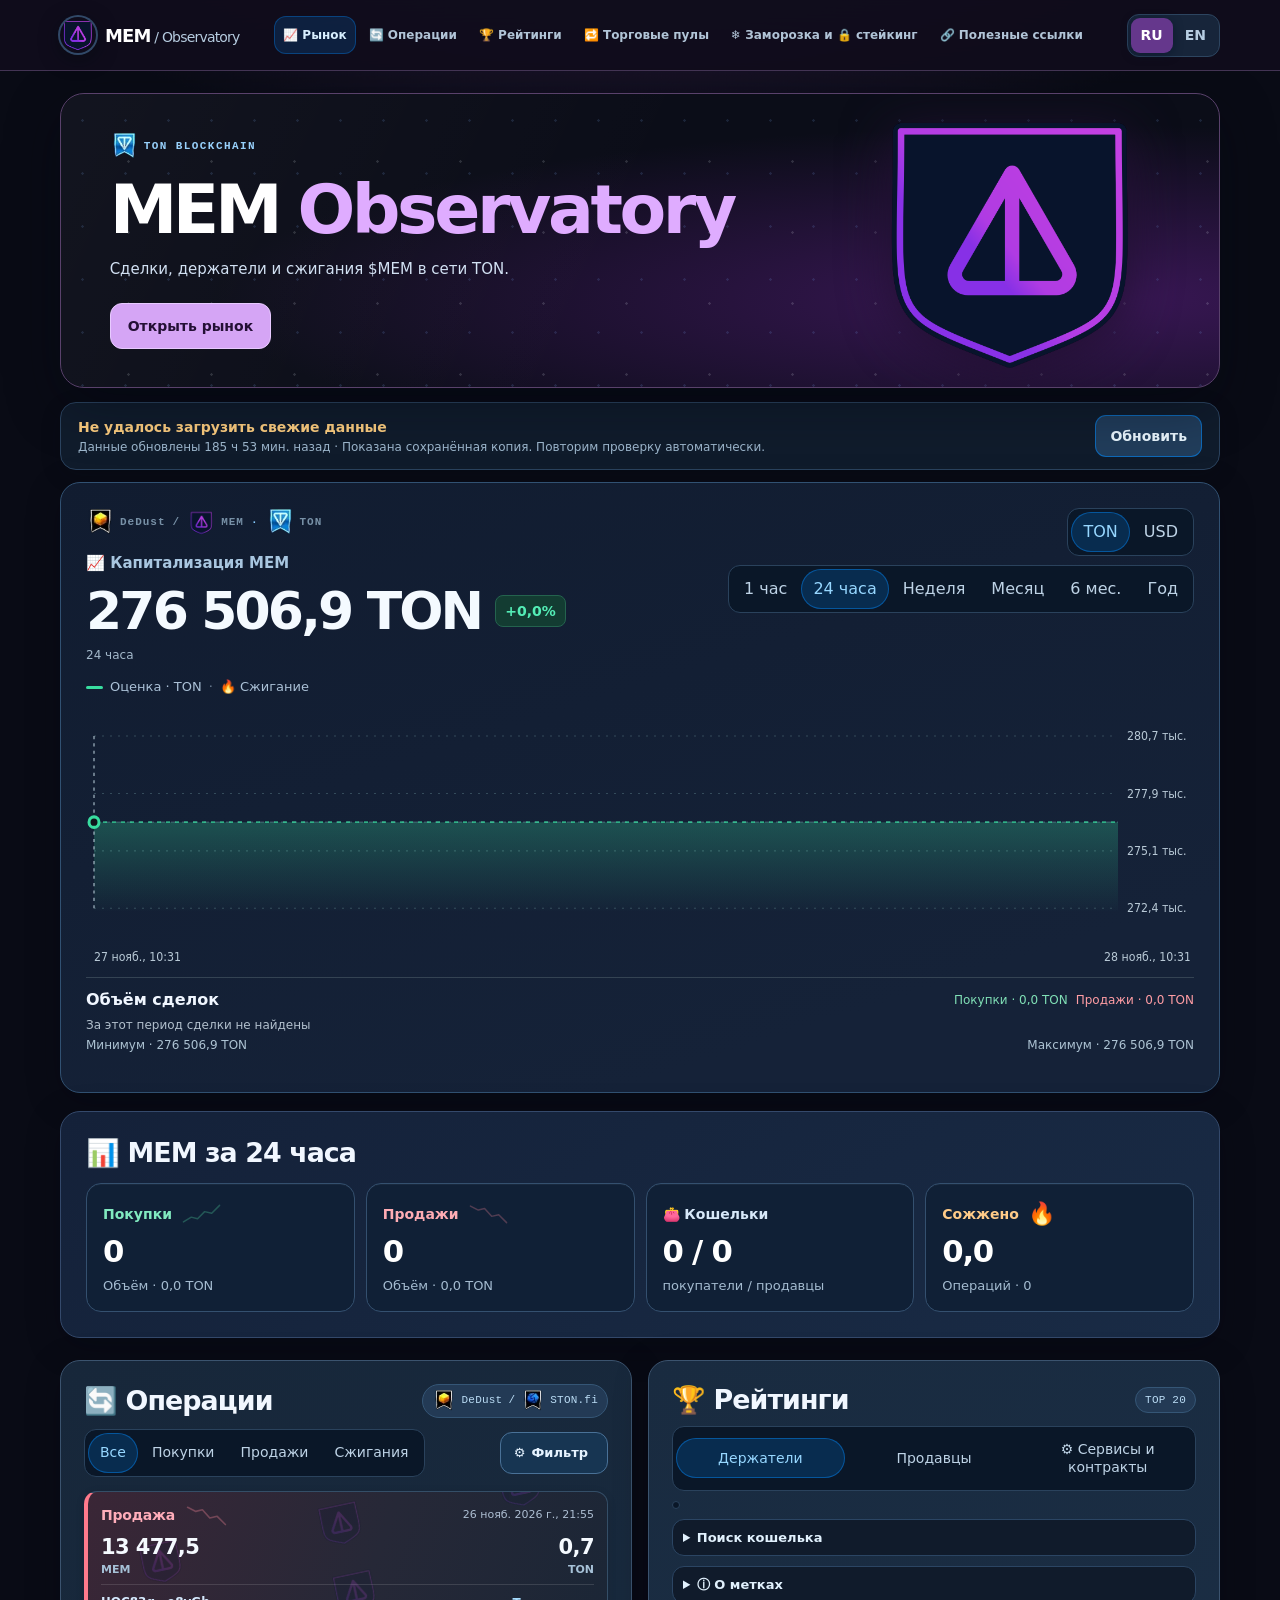
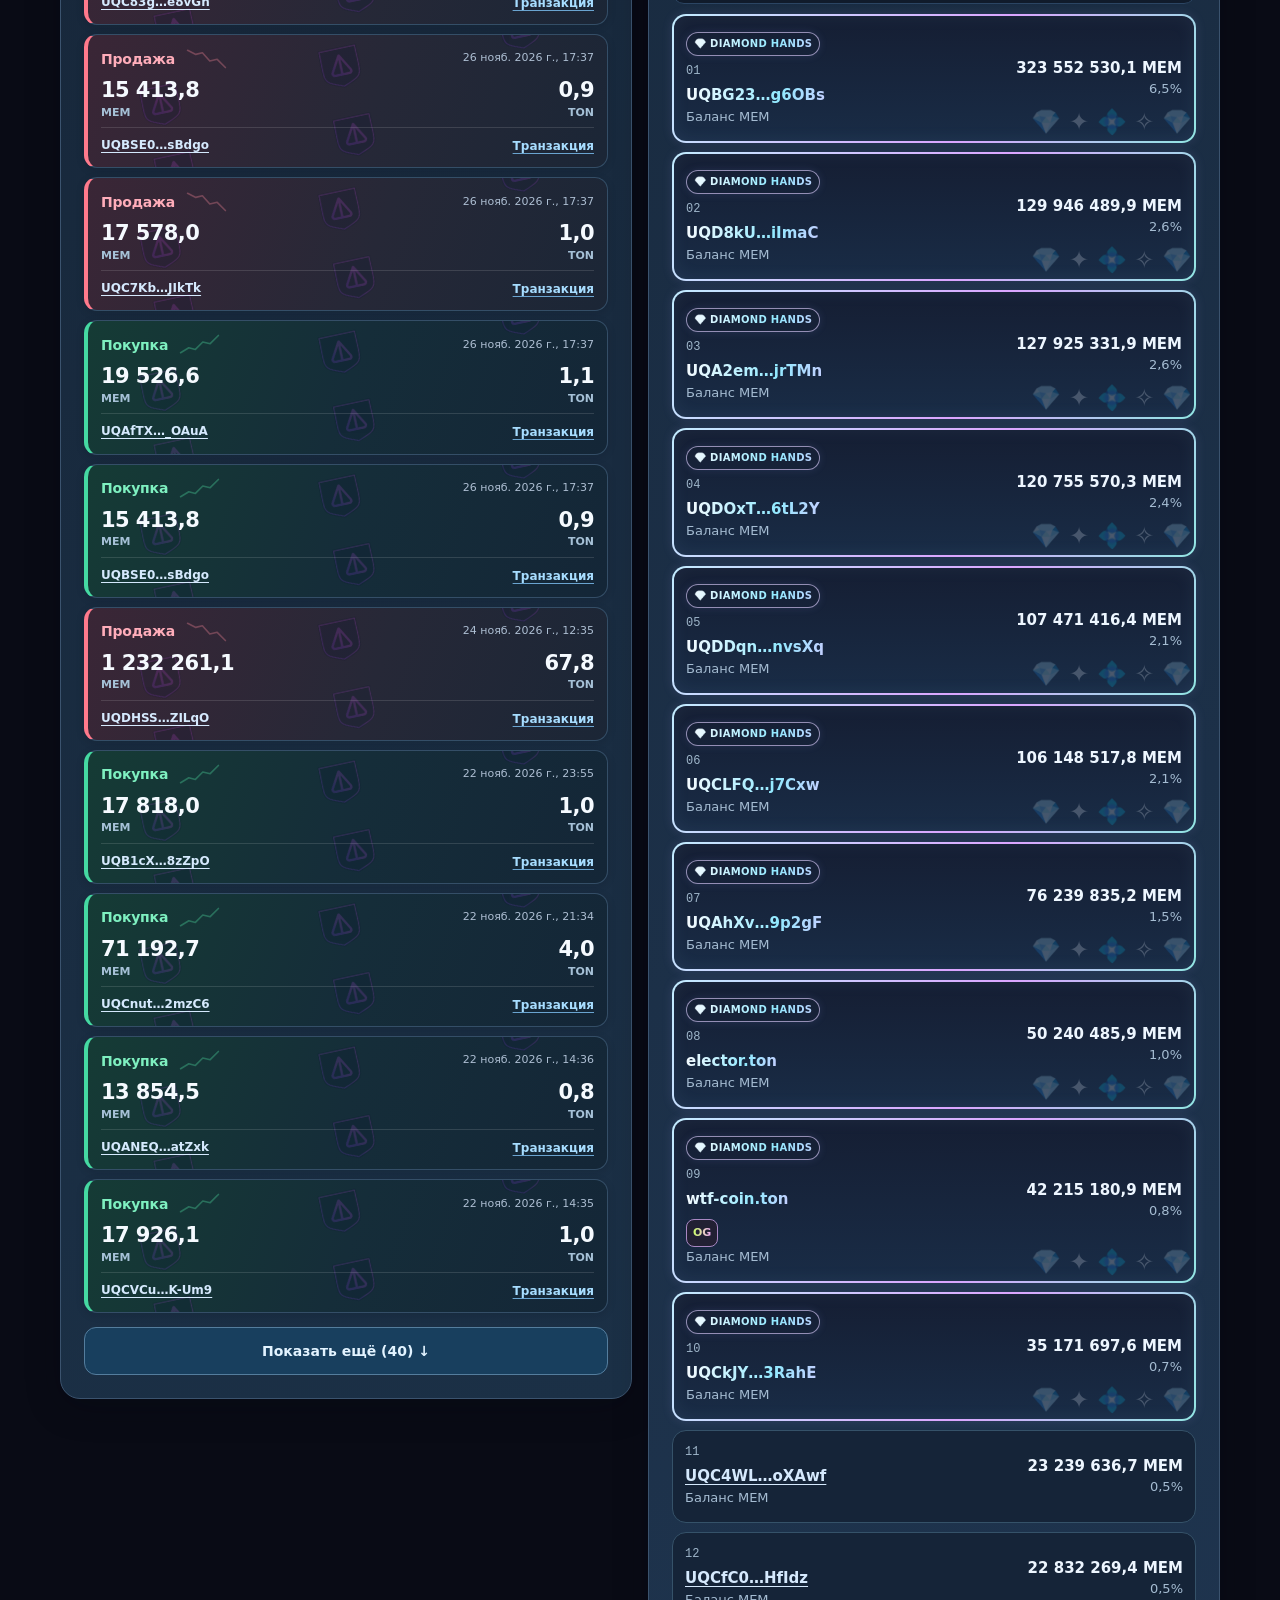
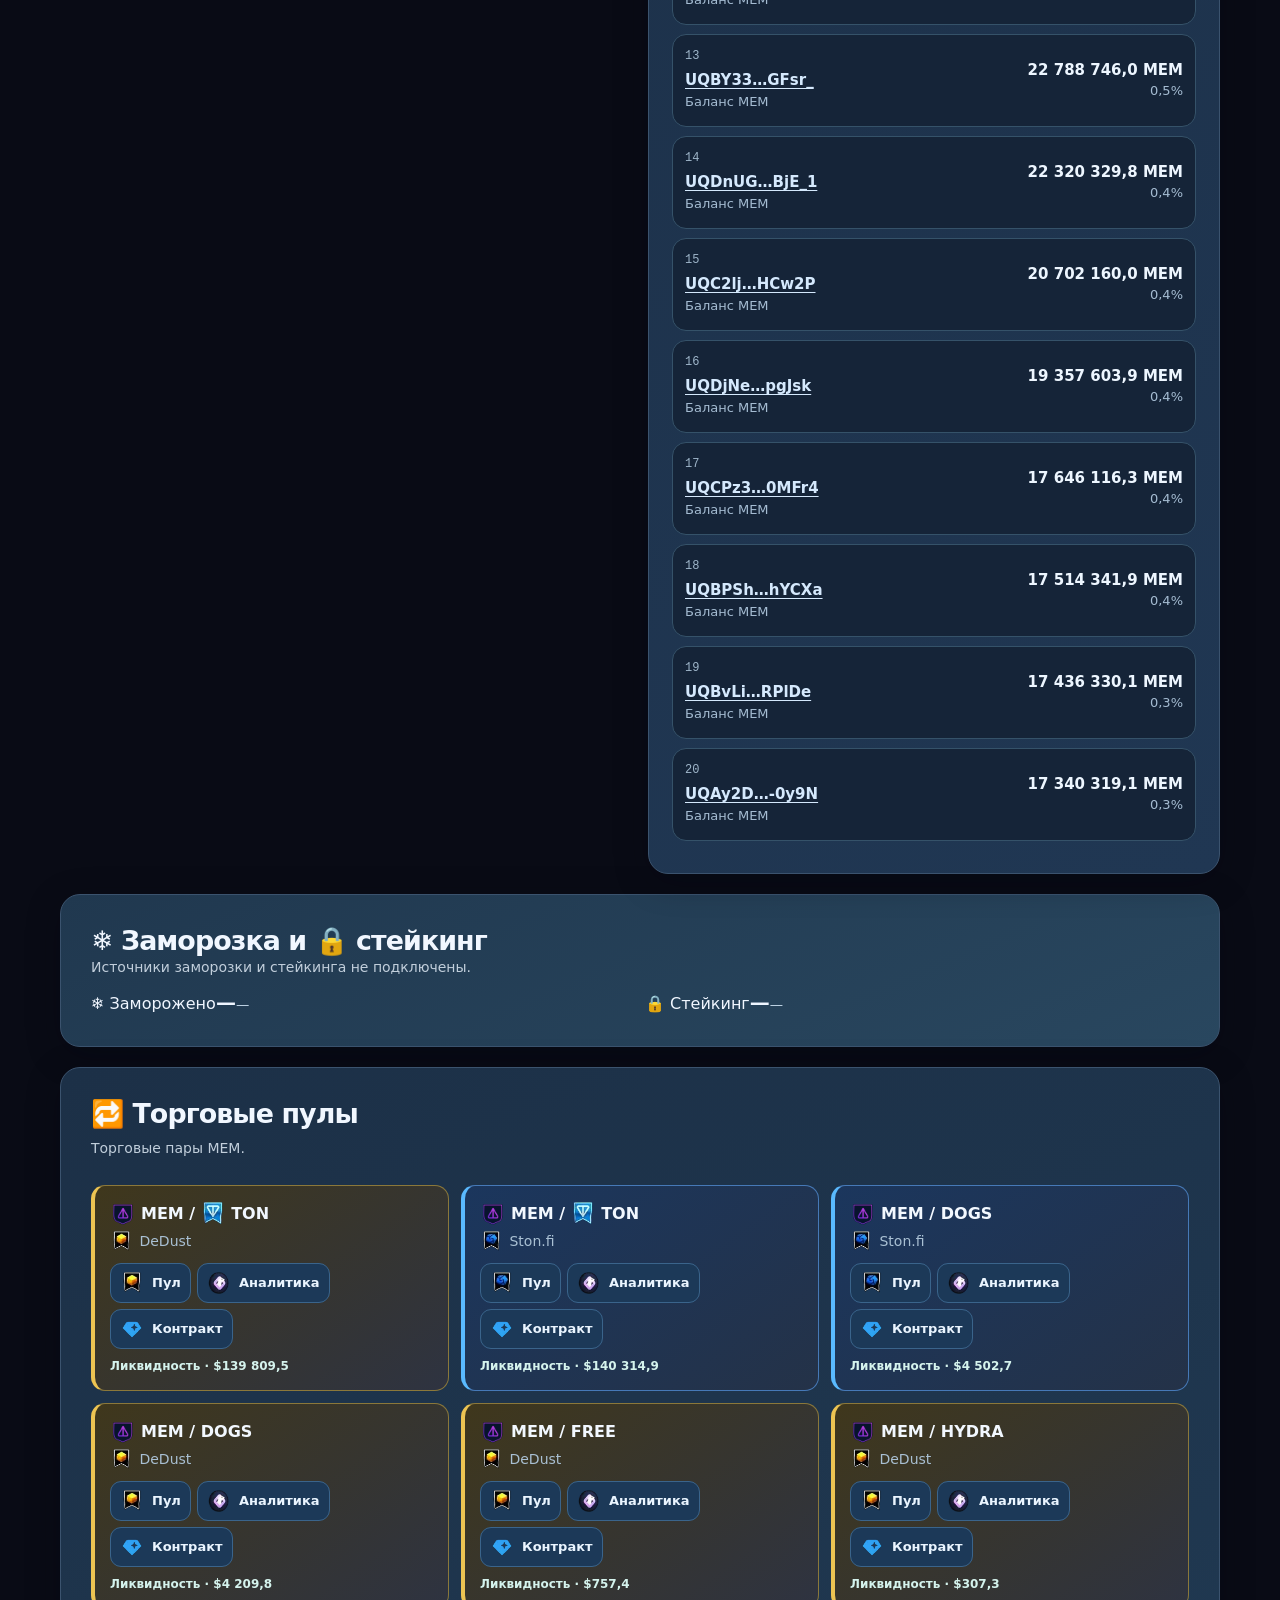
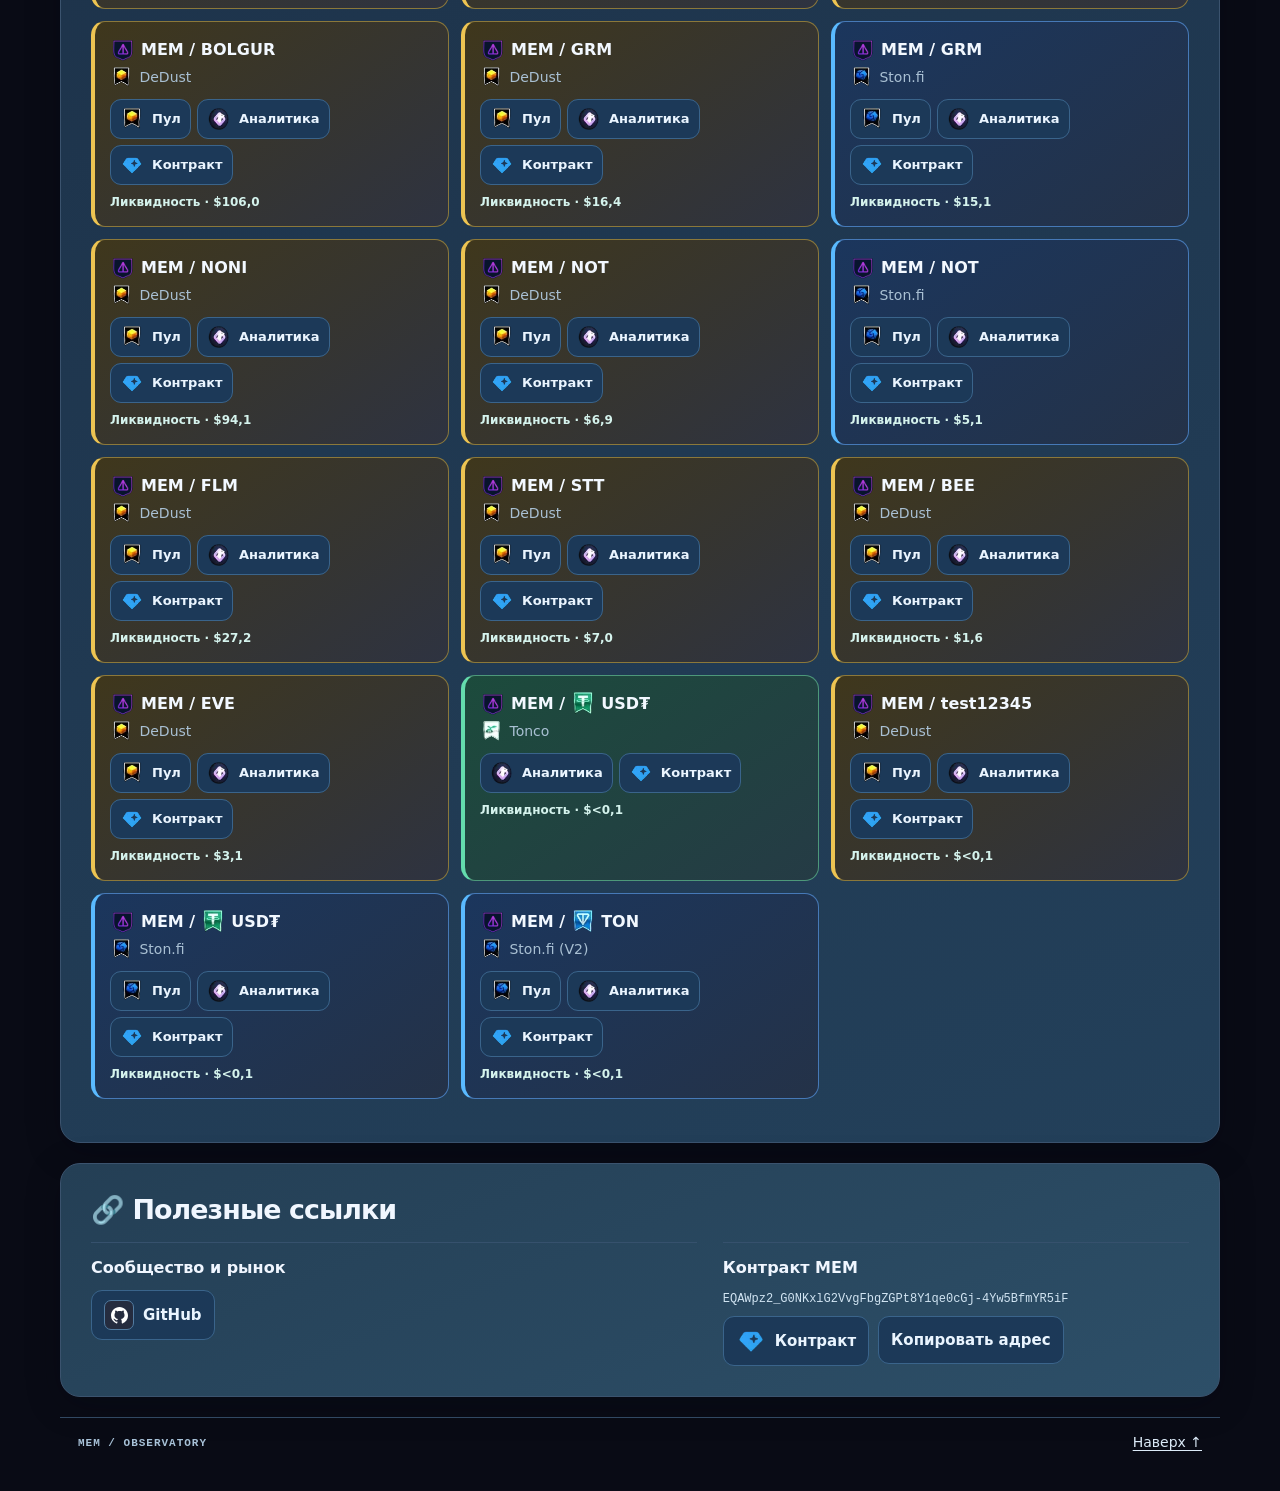
==== index.html @ 5f83ef3f "Refresh MEM snapshot" ====
<!doctype html>
<html lang="ru"><head>
<meta charset="utf-8"><meta name="viewport" content="width=device-width,initial-scale=1">
<meta name="theme-color" content="#070d21"><meta name="description" content="MEM Observatory — сделки STON.fi и DeDust, держатели и подтверждённые сжигания MEM в сети TON.">
<title>MEM Observatory</title><style>:root{color-scheme:light;--ink:#101721;--muted:#536372;--paper:#f8fafc;--line:#cbd5df;--blue:#30a1f5;--link:#075d9b;--night:#090b0e;--graphite:#10151c;--green:#1e6b51;--red:#df0000;--orange:#975019;font:16px/1.5 system-ui,-apple-system,BlinkMacSystemFont,"Segoe UI",sans-serif;color:var(--ink);background:var(--night)}
*{box-sizing:border-box}
[hidden]{display:none!important}
html{scroll-behavior:smooth;scroll-padding-top:82px}
body{margin:0;background:var(--night)}
.wrap{width:min(1220px,calc(100% - 64px));margin-inline:auto}
h1,h2,h3,p{margin:0}
a{color:var(--link);text-underline-offset:3px}
a:hover{text-decoration:underline}
button{font:inherit;color:inherit;cursor:pointer}
a:focus-visible,button:focus-visible,summary:focus-visible,#plot svg:focus-visible{outline:3px solid #5692db;outline-offset:2px}
header{position:sticky;top:0;z-index:5;background:#090b0ef5;border-bottom:1px solid #283541;color:#f5f8fc}
.nav,.brand,nav,.langs,.tabs,.smallTabs,.introLinks,.eyebrow,.sectionHeading,.chartCaption,footer,.graphTop{display:flex;align-items:center}
.nav{min-height:65px;gap:20px;justify-content:space-between}
.brand{gap:9px;color:#fff;text-decoration:none}
.brand svg{width:36px;height:36px}
.brand strong{font-size:19px;letter-spacing:-.055em}
.brand span{font-weight:500;color:#c3cbd5}
.brand:hover{text-decoration:none}
nav{gap:5px}
nav a,.langs button{font-size:14px;font-weight:650}
nav a{color:#b4c0ce;padding:9px 11px;text-decoration:none;border-radius:8px}
nav a.on,nav a:hover{color:white;background:#203347;text-decoration:none}
.langs,.tabs,.smallTabs{background:#e5edf4;border-radius:10px;padding:3px;gap:2px;width:fit-content;max-width:100%;flex-wrap:wrap}
.langs button,.tabs button,.smallTabs button{border:none;padding:7px 10px;background:transparent;color:#364c61;border-radius:7px;line-height:1.35}
.langs .on,.tabs .on,.smallTabs .on{background:#114c79;color:white}
.hero{margin:20px 0 16px;position:relative;isolation:isolate;overflow:hidden;display:flex;align-items:center;min-height:192px;border-radius:20px;border:1px solid #293746;background:radial-gradient(ellipse at 88% 70%,#153650 0%,transparent 53%),#0b0d10;color:#fff}
.herotext{position:relative;z-index:1;padding:27px clamp(20px,3vw,44px);max-width:66%}
.eyebrow,.tag,footer>span{font-family:ui-monospace,Consolas,monospace;font-size:11px;font-weight:650;letter-spacing:.09em}
.eyebrow{gap:8px}
.eyebrow i{width:7px;height:7px;background:#468ec6;border-radius:50%}
.hero .eyebrow{color:#b9c9d9}
.hero .eyebrow i{background:var(--blue)}
h1{font-size:clamp(38px,4.6vw,68px);letter-spacing:-.07em;line-height:1.05;margin:7px 0 8px}
h1 em{font-family:Georgia,"Times New Roman",serif;font-weight:normal;letter-spacing:-.055em;color:#a1d6ff}
.hero p{color:#c9d5e1;font-size:15px}
.heroArt{position:absolute;inset:0 0 0 auto;width:41%;display:grid;align-items:center;pointer-events:none}
.heroArt svg{width:100%;height:100%;max-height:250px}
.introLinks{margin-top:17px;gap:10px}
.introLinks a,.more{border:1px solid #9daebf;border-radius:8px;padding:7px 12px;text-decoration:none;font-weight:650;font-size:14px}
.introLinks a{color:#f0f6ff;border-color:#536779}
.introLinks a:first-child{color:#081624;background:var(--blue);border-color:var(--blue)}
.introLinks a:hover,.more:hover{box-shadow:inset 0 0 0 1px currentColor}
.panel{background:var(--paper);border:1px solid var(--line);border-radius:17px;padding:clamp(16px,2vw,25px);min-width:0}
.graphTop,.sectionHeading,footer{justify-content:space-between;gap:12px}
.graphTop{align-items:flex-start}
.graph .eyebrow{color:#b6c8d9}
.graph .eyebrow span{color:#7891a7}
.graph h2{font-weight:550;color:var(--muted);font-size:16px;margin-top:12px}
.price{font-size:clamp(27px,3.2vw,44px);line-height:1.12;letter-spacing:-.05em;font-variant-numeric:tabular-nums;font-weight:730}
.chartCaption{font-size:13px;color:var(--muted);gap:7px;margin-top:13px}
.lineKey{width:17px;height:3px;border-radius:3px;background:var(--blue)}
.sep{color:#6f8196}
#plot{margin:6px 0;min-height:183px}
#plot svg{width:100%;height:183px;display:block;touch-action:pan-y}
#plot text{font:11px system-ui,sans-serif;fill:#b6c6d6}
.marker{cursor:pointer}
.marker:focus{outline:2px solid var(--orange)}
#readout{font-size:14px;font-variant-numeric:tabular-nums;min-height:24px;color:var(--ink)}
.note,.description,.resources p{font-size:14px;color:var(--muted);overflow-wrap:anywhere}
.note{font-size:12px}
.description{margin:8px 0}
.summary{margin:18px 0 22px}
.summary h2,.panel h2:not(.graph h2){font-size:clamp(20px,2.1vw,27px);letter-spacing:-.045em;line-height:1.2}
.summary .sectionHeading{margin-bottom:9px}
.tag{color:#3e5061;background:#e2ebf4;border-radius:20px;padding:4px 9px;white-space:nowrap;font-weight:500;letter-spacing:.02em}
#stats{display:grid;grid-template-columns:repeat(4,minmax(0,1fr));gap:10px}
.stat{background:var(--paper);border:1px solid var(--line);border-radius:13px;padding:13px 15px;min-width:0}
.stat b,.stat small,.stat span{display:block}
.stat b{font-size:clamp(20px,2.1vw,31px);line-height:1.3;font-variant-numeric:tabular-nums;overflow-wrap:anywhere;letter-spacing:-.04em}
.stat small{font-size:13px;color:var(--muted)}
.stat span{font-size:14px;font-weight:670}
.buy{color:var(--green)}
.sell{color:var(--red)}
.burn{color:var(--orange)}
.columns{display:grid;grid-template-columns:1fr 1fr;gap:16px;align-items:start}
.columns .tabs{margin:10px 0}
.columns .tabs button,.smallTabs button{font-size:14px}
.smallTabs:not(:empty){margin-bottom:8px}
#feedNote,#rankNote{margin-bottom:8px}
.row{display:grid;grid-template-columns:minmax(0,1fr) auto;gap:10px;border-top:1px solid #dce3eb;padding:10px 0;align-items:center}
.row>div{min-width:0}
.row>div:last-child{text-align:right}
.row b,.row small{display:block;font-variant-numeric:tabular-nums}
.row small{color:var(--muted);font-size:13px}
.row a{overflow-wrap:anywhere}
.row b{font-size:15px;line-height:1.45}
.row .badge{display:inline-block;padding:1px 6px;font-size:12px;border-radius:5px;margin-right:6px}
.badge.buy{background:#e0f3e8}
.badge.sell{background:var(--red);color:white}
.badge.burn{background:#ffead4}
.position{color:var(--muted);font:12px ui-monospace,monospace;margin-right:8px}
.empty{padding:16px 0;color:var(--muted)}
.more{background:#eaf1f7;color:#144b72}
.more[hidden]{display:none}
#more{margin-top:8px;width:100%}
.resources{margin:20px 0}
.resourcesGrid{display:grid;grid-template-columns:1.15fr 1.2fr 1fr;gap:24px;margin-top:16px}
.resources h3{font-size:16px;margin-bottom:6px}
.resourceList{display:flex;gap:8px 13px;flex-wrap:wrap}
.resourceList,.contract{margin-top:8px;font-size:14px}
.contract{display:block;overflow-wrap:anywhere;font-family:ui-monospace,monospace;margin-bottom:10px}
.resourcesGrid article{min-width:0}
summary{cursor:pointer;font-weight:600}
footer{padding:16px 0 25px}
footer a{font-size:14px}
@media(max-width:800px){.wrap{width:calc(100% - 28px)}
.nav{display:grid;grid-template-columns:1fr auto;gap:0;padding-top:6px}
.langs{grid-column:2;grid-row:1}
.brand{grid-column:1;grid-row:1}
nav{grid-column:1/-1;justify-content:space-between;gap:0}
nav a{padding:7px 5px;font-size:13px}
html{scroll-padding-top:98px}
.columns{grid-template-columns:1fr}
.heroArt{width:35%;opacity:.82}
.herotext{max-width:73%;padding:19px}
.hero{min-height:180px}
.graphTop{flex-wrap:wrap}
.resourcesGrid{grid-template-columns:1fr 1fr}

#stats{grid-template-columns:repeat(2,minmax(0,1fr))}}
@media(max-width:500px){.wrap{width:calc(100% - 20px)}
.hero{margin-top:10px}
.herotext{max-width:100%;padding:16px}
.heroArt{width:35%;inset:auto 0 0 auto;height:78px}
.hero p{max-width:96%;font-size:14px}
.introLinks{max-width:76%;gap:6px;flex-wrap:wrap}
.introLinks a{font-size:13px;padding:6px 8px}
.graphTop{gap:10px}
.tabs button{padding:6px 8px}
.stat{padding:10px}
.stat small{font-size:12px}
.row{gap:3px}
.row b{font-size:14px}
.row small{font-size:12px}
.resourcesGrid{grid-template-columns:1fr;gap:15px}
.resourcesGrid article+article{border-top:1px solid var(--line);padding-top:12px}}
@media(prefers-reduced-motion:reduce){html{scroll-behavior:auto}}

.walletLegend{font-size:13px;color:var(--muted);margin:4px 0}
.walletIdentity{display:inline-flex;align-items:baseline;flex-wrap:wrap;gap:2px 6px;max-width:100%;vertical-align:baseline}
.row .walletAddress{font-weight:700;text-decoration:underline;text-decoration-thickness:1px;text-underline-offset:3px}
.row .walletAddress.buy,.walletRole.buy{color:#126042}
.row .walletAddress.sell,.walletRole.sell{color:#df0000}
.row .walletAddress.burn,.walletRole.burn{color:#874305}
.row .walletAddress.neutral{color:#51615c}
.walletRole{font-size:11px;font-weight:600}
:is(.row,.walletResult) .domainBadge{font:600 11px/1.4 system-ui,sans-serif;letter-spacing:0;padding:2px 6px;border-radius:5px;overflow-wrap:anywhere;max-width:100%;display:inline-block}
.domainBadge.digits{color:#482e00;background:linear-gradient(110deg,#ffcc00 12%,#ffe173 34%,#fff9c0 46%,#ffd700 57%,#efb000 84%);background-size:220% 100%;border:1px solid #a37b00;animation:projectGold 4s ease-in-out infinite alternate}
details.domainDetails{display:inline-block;border:0;padding:0;font-size:12px;font-weight:500;width:100%}
details.domainDetails summary{color:var(--muted);font-size:11px}
#rank .position{vertical-align:top}
.onlyBadges{display:flex;align-items:center;gap:7px;font-size:13px;font-weight:600;margin:4px 0 7px;cursor:pointer}
.onlyBadges input{width:16px;height:16px;accent-color:var(--link)}


@keyframes projectGold{from{background-position:0% 50%}
to{background-position:100% 50%}}
@media(prefers-reduced-motion:reduce){.domainBadge.digits{animation:none}}
footer>span{color:#f5f8ff}
footer a{color:#dcebf8}
.price{overflow-wrap:break-word}

/* Make the chart and header dark; financial rows retain their semantic colours. */
.langs,.graph .tabs{background:#202a35}
.langs button,.graph .tabs button{color:#c3cfdb}
.langs .on,.graph .tabs .on{background:var(--blue);color:#071421}
.graph{--ink:#f5f8fc;--muted:#b2c0cd;color:var(--ink);background:var(--graphite);border-color:#283747}
.graph #readout a{color:#86caff}
.graph #plot svg{height:205px}
.brand:hover,.introLinks a:hover{color:#fff}
.introLinks a:first-child:hover{color:#081624}

.wrap{width:min(1180px,calc(100% - 88px))}
.hero{background:linear-gradient(165deg,#080a0d 22%,#10151c 100%)}
.graph,.summary{background:linear-gradient(180deg,#10151c,#152332);border:1px solid #374b5b}
.summary{background:linear-gradient(180deg,#152332,#172b3c);padding:clamp(16px,2vw,25px);border-radius:17px;color:#f4f8ff}
.summary .sectionHeading{margin-bottom:14px}
.stat{background:linear-gradient(145deg,#131d28,#1e3041);border:1px solid #3d5363}
.stat small{color:#b9c8d5}
.stat span.buy,.stat span.sell,.stat span.burn{display:inline-block;border-radius:5px;background:linear-gradient(120deg,#d8e5eb,#c1d4df);padding:1px 6px}
.columns .panel,.resources{--ink:#f3f7fc;--muted:#c1cedb;--link:#a6daff;--line:#435a6a;color:var(--ink);border-color:#3b5264}
.columns .panel{background:linear-gradient(180deg,#172b3c,#1a3b51)}
.columns .tabs,.columns .smallTabs{background:#0e1c29}
.columns .tabs button,.columns .smallTabs button{color:#cbd9e7}
.columns .tabs .on,.columns .smallTabs .on{background:#265a7d;color:#fff}
.row{border-color:#435666}
.position{color:#c1cedb}
.tag{background:#233f54;color:#d1e6f6}
.row .walletIdentity{background:linear-gradient(125deg,#d8e5eb,#c1d4df);border-radius:7px;padding:3px 6px}
.domainDetails summary{color:#354d62!important}
.domainDetails span{color:#223847}
#more,.resourceList>a,.resourceList>button{color:#f3f8ff;background:#15496b;border:1px solid #6289a3}
.resources{background:linear-gradient(180deg,#1a3b51,#20475e);padding:clamp(18px,2.5vw,30px)}
.resourcesGrid{grid-template-columns:1.3fr 1fr;gap:clamp(14px,2vw,26px)}
.resourcesGrid article{border-top:1px solid #7190a3;padding-top:13px}
.resources h3{margin-bottom:10px}
.resourceList{display:grid;grid-template-columns:1fr;gap:7px}
.resourceList>a,.resourceList>button{display:flex;align-items:center;justify-content:space-between;gap:6px;min-height:42px;padding:8px 12px;border-radius:7px;text-align:left;font:650 14px/1.35 system-ui,sans-serif;text-decoration:none;cursor:pointer}
.resourceList>a:hover,.resourceList>button:hover,#more:hover{background:#1b5c82;border-color:#aedfff}
.resources .contract{color:#d1e4f2;margin:6px 0;word-break:break-all}
footer{background:#090c10;border-top:1px solid #405362;padding:14px 18px;margin-bottom:14px;border-radius:8px}
@media(min-width:1000px){.resourcesGrid article:first-child .resourceList{grid-template-columns:repeat(2,minmax(0,1fr))}}
@media(max-width:800px){.wrap{width:calc(100% - 34px)}.resourcesGrid{grid-template-columns:1fr 1fr}}
@media(max-width:500px){.wrap{width:calc(100% - 22px)}.resourcesGrid{grid-template-columns:1fr}.resourcesGrid article+article{border-color:#7190a3}}

/* Draw external-link arrows without relying on a font glyph. */
.resourceList>a::after,.introLinks a[href^="https:"]::after,.row a:not(.walletAddress)::after{content:"";display:inline-block;width:8px;height:8px;flex-shrink:0;margin-left:6px;border-top:1.5px solid currentColor;border-right:1.5px solid currentColor;background:linear-gradient(135deg,transparent 43%,currentColor 46%,currentColor 54%,transparent 57%);vertical-align:1px}

.syncBar{display:flex;align-items:center;justify-content:space-between;gap:14px;margin:0 0 12px;padding:12px 18px;background:#101b27;border:1px solid #374b5b;border-radius:12px;color:#e5f1fb}
.syncBar>div{min-width:0}.syncBar p{font-size:14px;font-weight:650}.syncBar small{display:block;color:#b9c8d5;font-size:12px;overflow-wrap:anywhere}.syncBar .syncWarning{color:#ffcf80}
#refreshData{flex-shrink:0;min-height:42px;padding:8px 14px;border:1px solid #6289a3;border-radius:7px;background:#15496b;color:#f3f8ff;font-weight:650;font-size:14px}#refreshData:hover{background:#1b5c82}#refreshData:disabled{opacity:.65;cursor:wait}
@media(max-width:400px){.syncBar{align-items:flex-start;flex-wrap:wrap;padding:12px 14px}.syncBar>div{flex:1 1 175px}}

/* Market cap: native-currency valuation, with an explicit estimation note. */
.graph .price{font-size:clamp(32px,4.2vw,52px);letter-spacing:-.055em;line-height:1.15}
.graph h2{font-size:15px;margin-top:12px;margin-bottom:7px}
.capHeadline{display:flex;align-items:center;gap:14px;flex-wrap:wrap}
.capChange{font:700 14px/1.3 system-ui,sans-serif;padding:6px 9px;border-radius:8px;font-variant-numeric:tabular-nums;white-space:nowrap}
.capChange:empty{display:none}.capPositive{color:#54edb6;background:#133c32;border:1px solid #24634e}.capNegative{color:#ff2020;background:#321419;border:1px solid #7a242a}
#capPeriod{margin-top:5px;color:#a4b9cb}.graph #plot{min-height:250px;margin:18px 0 8px}.graph #plot svg{height:250px}
.graph #plot text{font:11px system-ui,sans-serif;fill:#b8c9d6}
.capRange{display:flex;justify-content:space-between;gap:8px;flex-wrap:wrap;color:#adc3d3;font-size:12px;font-variant-numeric:tabular-nums;margin:0 0 13px}
.graph #readout{background:#0b1723;border:1px solid #2b4354;padding:10px 12px;border-radius:9px;min-height:43px;font-size:13px;margin-bottom:9px}
.capMethod{font-size:11px;line-height:1.5;color:#9db3c4;border-top:1px solid #2b4354;padding-top:10px;margin-top:10px;max-width:850px}
.graph .chartCaption .lineKey{background:var(--chart-colour,#38dda0)}
@media(max-width:500px){.graph .price{font-size:34px}.capHeadline{gap:8px}.graph .graphTop{gap:15px}.graph .tabs{width:100%;justify-content:space-between}.graph .tabs button{padding:8px 6px;font-size:12px}.graph #plot svg{height:240px}.graph #plot{min-height:240px}.graph #readout{font-size:12px}.capMethod{font-size:11px}}
@media(max-width:360px){.graph .tabs{display:grid;grid-template-columns:repeat(3,minmax(0,1fr));gap:3px}.graph .tabs button{width:100%}}

:root{--blue:#75ccff;--project-art:url("[data-uri]");--night:#070d21}
body{background:radial-gradient(ellipse at 78% 0%,#24347b 0%,#111c49 28%,transparent 55%),#070d21}
header{background:#0a1129f5;border-color:#324576}
.brandMark{width:36px;height:36px;border-radius:50%;background:var(--project-art) center/cover}
.hero{min-height:268px;border-color:#435b9c;background:radial-gradient(ellipse at 78% 50%,#2b4696 0%,#182860 34%,transparent 68%),linear-gradient(112deg,#0d1639,#111c49)}
.hero::before{content:"";position:absolute;inset:0;background-image:radial-gradient(circle,#7eaeff 1px,transparent 1.5px),radial-gradient(circle,#eff7ff 1px,transparent 1.5px);background-size:43px 53px,83px 71px;background-position:0 0,26px 32px;opacity:.24;pointer-events:none}
.heroArt{width:40%;height:100%;background:var(--project-art) center / auto 88% no-repeat;filter:drop-shadow(0 0 20px #60b5ff60);border-radius:50%}
.hero h1 em{color:#89ceff}
.graph{background:linear-gradient(180deg,#101936,#151f43);border-color:#394b80}
.summary{background:linear-gradient(180deg,#182649,#202d55);border-color:#435480}
.columns .panel{background:linear-gradient(180deg,#192847,#1e3659)}
.resources{background:linear-gradient(180deg,#192b4b,#1b345a)}
.graphControls{display:grid;gap:10px;justify-items:end;min-width:0}
.row.trade-buy{border-left:3px solid #4cce9f;padding-left:8px;background:#14564832}
.row.trade-sell{border-left:3px solid #fb6b76;padding-left:8px;background:#7c223532}
.row.trade-burn{border-left:3px solid #e7ae57;padding-left:8px}
@media(max-width:800px){.graphControls{justify-items:start}}
@media(max-width:590px){
 .hero{min-height:210px}.heroArt{width:32%;height:auto;inset:12px 12px auto auto;aspect-ratio:1;opacity:1;background-size:contain}
 .herotext{max-width:76%}.hero h1{font-size:clamp(32px,7.5vw,47px)}.hero h1 em{display:block}
 .hero p{max-width:100%}.introLinks{max-width:100%}.graphControls{width:100%}.graph #currency{display:flex;width:auto}
}

#activity,#wallets,#pools{background:#141b27;border-color:#303a4a}
#activity .row,#wallets .row{background:transparent;border-color:#303a4a;border-left:0;padding-left:0}
#activity .row .walletIdentity,#wallets .row .walletIdentity{background:none;padding:0;column-gap:6px;row-gap:4px}
.columns .walletIdentity .walletAddress{background:none;padding:0}
.columns .row .walletAddress{color:#d6e2f0}
.columns .walletRole.buy,.columns .badge.buy{color:#85e6bc;background:none}
.columns .walletRole.sell,.columns .badge.sell{color:#ff9a9f;background:none}
.columns .walletRole.burn,.columns .badge.burn{color:#f1bd7d;background:none}
.columns .domainDetails summary,.columns .domainDetails span{color:#becbd9!important}
.columns :is(.row,.walletResult) .projectBadges{display:flex;flex-wrap:wrap;gap:5px;width:100%;align-items:center}
.columns :is(.row,.walletResult) .projectBadge{--badge-edge:#53627b;display:inline-flex;align-items:center;gap:4px;padding:2px 6px;border:1px solid var(--badge-edge);border-radius:6px;background:#202939;text-decoration:none;color:#eaf1fb;font:650 11px/1.35 system-ui,sans-serif;min-height:26px;max-width:100%}
.columns :is(.row,.walletResult) .projectBadge:hover{text-decoration:underline}
.columns :is(.row,.walletResult) .projectBadge::after{display:none}
.projectBadge img{display:block;width:18px;height:18px;object-fit:contain;border-radius:3px}
.columns :is(.row,.walletResult) .projectBadge.staking{padding-inline:4px;--badge-edge:#6c93cb}
.columns :is(.row,.walletResult) .projectBadge.vnuk{--badge-edge:#8f606f;color:#ffc8d4}
.columns :is(.row,.walletResult) .projectBadge.author{border-color:transparent;background:linear-gradient(#202939,#202939) padding-box,linear-gradient(105deg,#508eff,#dce5ee,#508eff) border-box;background-size:100% 100%,200% 100%;animation:projectBadgeGlow 5s ease-in-out infinite alternate}
.columns :is(.row,.walletResult) .projectBadge.joystick{--badge-edge:#9164ac}
.columns :is(.row,.walletResult) .projectBadge.phoenix{--badge-edge:#a86a36}
.projectBadge.joystick span,.projectBadge.phoenix span{background:linear-gradient(90deg,var(--badge-color),#ffe182,var(--badge-color));background-size:210% 100%;background-clip:text;color:transparent;animation:projectBadgeGlow 5s ease-in-out infinite alternate}
.projectBadge.joystick{--badge-color:#e3a6ff}
.projectBadge.phoenix{--badge-color:#ff9862}
@keyframes projectBadgeGlow{to{background-position:100% 0}}
@media(prefers-reduced-motion:reduce){.columns :is(.row,.walletResult) .projectBadge.author,.projectBadge.joystick span,.projectBadge.phoenix span{animation:none}}
#pools [lang="en"],html[lang="en"] #pools [lang="ru"]{display:none}
html[lang="en"] #pools [lang="en"]{display:inline}
#pools .poolIntro{margin:8px 0 16px}
#pools .poolGrid{display:grid;grid-template-columns:repeat(3,minmax(0,1fr));gap:10px}
#pools .poolCard{min-width:0;background:#1c2636;border:1px solid #39475b;border-radius:10px;padding:12px}
#pools .poolCard h3{margin:0 0 3px}
#pools .poolCard p{margin:0}
#pools .poolActions{display:flex;flex-wrap:wrap;gap:6px;margin-top:10px}
#pools .poolActions a{display:inline-flex;align-items:center;min-height:38px;padding:5px 9px;color:#edf5ff;background:#22344c;border:1px solid #586d88;border-radius:7px;font-size:13px;font-weight:650;text-decoration:none}
#pools .poolActions a:hover{background:#304963;text-decoration:underline}
#pools .poolRoute,#pools .poolTiny{margin-top:16px;padding-top:13px;border-top:1px solid #39475b}
#pools #discoveredPools{margin-top:10px}
#pools .poolCard .poolLiquidity{margin-top:8px;font-size:12px;overflow-wrap:anywhere}
#pools .poolCard h3{overflow-wrap:anywhere}
#pools .poolRoute h3{margin:0 0 4px}
#pools .poolRoute .poolCard{margin-top:9px;max-width:440px}
#pools .poolTiny .poolGrid{margin-top:10px}
#pools .poolSources{margin-top:13px;font-size:12px}
@media(max-width:800px){#pools .poolGrid{grid-template-columns:repeat(2,minmax(0,1fr))}}
@media(max-width:500px){#pools .poolGrid{grid-template-columns:minmax(0,1fr)}}

.columns :is(.row,.walletResult) .projectBadge.og{border-color:#a887c2;background:#222033}
.columns :is(.row,.walletResult) .projectBadge.fragmentNumber{--badge-edge:#cc7cdb;background:#78348b;color:#fff;font-weight:800;white-space:nowrap}
.projectBadge.og span{background:linear-gradient(90deg,#cbff69,#f3a5ff,#cbff69);background-size:210% 100%;background-clip:text;color:transparent;animation:projectBadgeGlow 4s ease-in-out infinite alternate;font-weight:800}
.columns :is(.row,.walletResult) .projectBadge.burner{border-color:#966237;padding-inline:4px}
.columns :is(.row,.walletResult) .projectBadge.blueNft{border-color:#3881a9;padding-inline:4px}
.operationRow .opMobile,.operationRow .opToggle{display:none}
#feed .operationRow .opDesktop a{display:inline-block}
@media(prefers-reduced-motion:reduce){.projectBadge.og span{animation:none}}
@media(max-width:640px){
 #feed .operationRow{grid-template-columns:minmax(0,1fr) minmax(0,auto) 28px;align-items:start;column-gap:4px;padding:8px 0}
 #feed .operationRow .opDesktop{display:none}
 #feed .operationRow>div:nth-child(2){align-self:start}
 #feed .operationRow .opMobile:not([hidden]){display:block;grid-column:1/-1;text-align:left;padding:2px 0 4px}
 #feed .operationRow .opToggle{display:grid;place-items:center;width:28px;min-height:32px;padding:0;background:none;border:0;color:#b8d3ec;cursor:pointer}
 .opToggle span{width:7px;height:7px;border-right:2px solid;border-bottom:2px solid;transform:rotate(45deg)}
 .opToggle[aria-expanded="true"] span{transform:rotate(225deg)}
}

body{background:linear-gradient(#070b16bb,#070b16cf),url("[data-uri]") center top/cover fixed,#070b16}
.supplyGrid{display:grid;grid-template-columns:repeat(2,minmax(0,1fr));gap:10px;margin-top:12px}
.supplyGrid a{display:grid;gap:4px;padding:12px;border:1px solid #39475b;border-radius:10px;background:#1c2636;text-decoration:none;min-width:0}
.supplyGrid a:hover{border-color:#7db5e6}
.supplyGrid strong{font-size:clamp(1rem,3vw,1.35rem);color:#eef5ff;overflow-wrap:anywhere}
.supplyGrid small{color:#afbfce}
@media(max-width:440px){.supplyGrid{grid-template-columns:1fr}body{background-attachment:scroll;background-size:auto,auto 1100px}}

.volumeBlock{margin-top:12px;border-top:1px solid #344353;padding-top:10px}
.volumeHeading,.volumeKeys,.tradeSize,.walletSearchForm{display:flex;align-items:center;gap:8px;flex-wrap:wrap}
.volumeHeading{justify-content:space-between}
.volumeKeys,.tradeSize{font-size:12px}
.volumeKeys span:first-child,.rankMove.gained{color:#80e0b6}
.volumeKeys span:last-child,.rankMove.lost{color:#ff9da4}
#tradeVolume svg{display:block;width:100%;height:56px}
.tradeSize{margin:8px 0;color:#bdcbd8}
.tradeSize label{display:inline-flex;align-items:center;gap:6px}
.tradeSize input[type=number],.walletSearchForm input{min-width:0;border:1px solid #53637a;border-radius:7px;background:#161f2b;color:#eaf1fb;padding:6px 8px;font:inherit}
.tradeSize input[type=number]{width:6em}
#rank .position,.walletResult .position{display:inline-flex;align-items:baseline;gap:4px}
.rankMove{font-size:10px;white-space:nowrap}
.walletSearch,.badgeLegend{margin:10px 0;border:1px solid #39475b;border-radius:8px;padding:8px 10px}
.walletSearch summary,.badgeLegend summary{cursor:pointer;color:#d6e2f0;font-size:13px;font-weight:650}
.walletSearchForm{margin-top:9px}
.walletSearchForm input{flex:1 1 145px}
.walletSearchForm button{padding:6px 9px;border:1px solid #52637b;border-radius:7px;background:#243249;color:#eaf1fb;cursor:pointer}
.walletResult{margin-top:9px;overflow-wrap:anywhere}
.walletResult h3,.walletResult h4,.walletResult p{margin:6px 0}
.walletResult ul,.badgeLegend dl{padding-left:0;margin:8px 0 0;font-size:12px}
.walletResult li{margin-left:15px;padding-top:3px}
.badgeLegend dl{display:grid;grid-template-columns:auto 1fr;gap:5px 8px}
.badgeLegend dd{margin:0;color:#bdcbd8}
.columns .projectBadge.arni,.columns .projectBadge.napiwas{border-color:#927fa2}
.columns .projectBadge.arni span,.columns .projectBadge.napiwas .badgeLabel{
 background:linear-gradient(90deg,#70e1dd,#c4b4ff,#ffab94,#ffe39a,#70e1dd);
 background-size:225% 100%;background-clip:text;color:transparent;
 animation:projectBadgeGlow 4.3s ease-in-out infinite alternate
}
.projectBadge .beerIcon{position:relative;display:inline-block;flex:0 0 18px;width:18px;height:18px}
.beerIcon::before,.beerIcon::after{content:"";position:absolute}
.beerIcon::before{left:2px;top:2px;width:10px;height:15px;border:1px solid #ffde99;border-radius:3px 3px 4px 4px;background:linear-gradient(#fff4dc 0 28%,#ffce56 29%,#e4932c 83%,#b36121)}
.beerIcon::after{left:12px;top:6px;width:5px;height:8px;border:2px solid #ffde99;border-left:0;border-radius:0 4px 4px 0}
@media(prefers-reduced-motion:reduce){.columns .projectBadge.arni span,.columns .projectBadge.napiwas .badgeLabel{animation:none}}

.projectBadges .domainDetails{width:auto;max-width:100%;overflow-wrap:anywhere}

/* MEM / Telegram-inspired Observatory — design layer v1.
   No remote fonts, frameworks, images or runtime dependencies.
   Loaded AFTER the existing stylesheet. Keeps data/JS functionality intact. */
:root{
  color-scheme:dark;
  --tg-bg:#090e18;--tg-surface:#121b2a;--tg-surface2:#192639;
  --tg-elevated:#20344b;--tg-line:#2a405a;--tg-blue:#55b9ff;
  --tg-blue-strong:#258fea;--tg-text:#f0f6ff;--tg-muted:#a6bdd2;
  --tg-green:#51dcaa;--tg-red:#ff8696;--tg-gold:#f3c66f;
  --night:var(--tg-bg);--paper:var(--tg-surface);--ink:var(--tg-text);
  --muted:var(--tg-muted);--line:var(--tg-line);--blue:var(--tg-blue);
  --link:#91d8ff;--green:var(--tg-green);--red:var(--tg-red);
  font-family:system-ui,-apple-system,BlinkMacSystemFont,"Segoe UI",sans-serif;
  font-optical-sizing:auto;
}
html{scroll-padding-top:100px}
body{
  color:var(--tg-text);
  background:radial-gradient(ellipse 80% 420px at 50% -150px,#1b315e 0%,transparent 72%),
    linear-gradient(#080e19e8,#080e19f1),url("[data-uri]") center top/cover fixed,#090e18;
}
.wrap{width:min(1160px,calc(100% - 40px))}
a{color:var(--link)}
button,input{font-family:inherit}
a,button,summary{-webkit-tap-highlight-color:transparent}
button:not(:disabled),a,summary{transition:background-color .18s ease,border-color .18s ease,color .18s ease,transform .18s ease}
button:active:not(:disabled),.introLinks a:active,.resourceList>a:active,#pools .poolActions a:active{transform:scale(.98)}
a:focus-visible,button:focus-visible,summary:focus-visible,input:focus-visible{outline:2px solid var(--tg-blue);outline-offset:3px}
header{background:#0d1524f0;border-bottom:1px solid #2c4463;backdrop-filter:blur(22px);-webkit-backdrop-filter:blur(22px)}
.nav{min-height:70px;gap:18px}
.brandMark{box-shadow:0 0 0 2px #314968,0 5px 20px #050a14a8}
.brand strong{font-size:18px;letter-spacing:-.045em}
.brand span{color:#b6cce0;font-size:14px}
nav{gap:5px}
nav a{padding:10px 13px;color:#b1c4d7;border-radius:12px;font-weight:600}
nav a.on,nav a:hover{background:#1e3958;color:#f4faff}
.langs{background:#17253a;padding:3px;border:1px solid #2d4560;border-radius:12px}
.langs button{border-radius:9px;min-width:39px;min-height:35px;color:#b6cde2}
.langs button.on{background:#288fd9;color:#fff;box-shadow:0 2px 10px #0613268c}
main.wrap{padding-bottom:10px}
.hero{margin:22px 0 14px;min-height:275px;border:1px solid #3b5c8d;border-radius:24px;
  background:radial-gradient(ellipse at 81% 30%,#294c91 0%,transparent 48%),
  radial-gradient(circle at 40% 110%,#132c55,transparent 60%),
  linear-gradient(125deg,#111d35,#15274b);
  box-shadow:0 18px 54px #02071164;isolation:isolate}
.hero::before{opacity:.14}
.hero::after{content:"";position:absolute;inset:0;pointer-events:none;
  background:linear-gradient(115deg,#ffffff08,transparent 50%);border-radius:inherit}
.herotext{padding:clamp(23px,3.5vw,45px);max-width:68%}
.hero .eyebrow{color:#98d1fc;letter-spacing:.13em}
.hero .eyebrow i{box-shadow:0 0 0 5px #269de421}
.hero h1{margin:13px 0 12px;font-size:clamp(39px,5.5vw,68px);line-height:1.03;letter-spacing:-.065em}
.hero h1 em{font-style:normal;font-weight:550;font-family:inherit;letter-spacing:-.05em;color:#81ceff}
.hero p{color:#d2e1f3;font-size:15px;max-width:510px;line-height:1.65}
.heroArt{background-size:auto 83%;filter:drop-shadow(0 6px 28px #67acff40)}
.introLinks{gap:10px;margin-top:21px}
.introLinks a{display:inline-flex;align-items:center;justify-content:center;
  min-height:42px;padding:9px 17px;border-radius:12px;font-size:14px;
  background:#1d3554;border:1px solid #52759b;color:#f5faff}
.introLinks a:first-child{background:#4bb4fc;color:#081a2c;border-color:#77caff}
.introLinks a:hover{background:#2c5277;text-decoration:none;transform:translateY(-2px)}
.introLinks a:first-child:hover{background:#83d0ff;color:#071b2c}
.syncBar{background:#101c2c;border-color:#2b435f;border-radius:16px;
  padding:12px 17px;box-shadow:0 6px 20px #050b152b}
.syncBar p{color:#e3f5ff}
.syncBar small{color:#9eb8ce}
#refreshData{border-radius:11px;background:#213d5b;border-color:#476d92;color:#eaf7ff}
#refreshData:hover{background:#2f5a81}
.panel,.graph,.summary,.columns .panel,.resources,#pools,#activity,#wallets{
  border:1px solid var(--tg-line);border-radius:20px;
  background:linear-gradient(155deg,#151f30 0%,#111927 100%);
  box-shadow:0 8px 34px #03091145;color:var(--tg-text)}
.graph{background:linear-gradient(160deg,#172640 0%,#101a2d 76%);border-color:#315172}
.graph .eyebrow{color:#86caff}
.graph h2{color:#a8c6e0;margin-top:15px}
.graph .price{color:#f4faff;letter-spacing:-.055em}
.graph .chartCaption{color:#abc1d7}
.graph #readout{border-color:#314964;background:#0e192a}
.graph .capMethod{border-color:#2b4056;color:#98aec2}
.graph #plot{border-radius:15px;overflow:hidden}
.graphControls{gap:9px}
.graph .tabs,.columns .tabs,.columns .smallTabs{background:#0a1728;border:1px solid #2a425c;border-radius:12px;padding:3px}
.graph .tabs button,.columns .tabs button,.columns .smallTabs button{border-radius:9px;min-height:34px;padding:7px 12px;color:#bed3e6}
.graph .tabs .on,.columns .tabs .on,.columns .smallTabs .on{background:#26659c;color:#fff;box-shadow:0 2px 8px #050d1780}
.summary{margin-top:18px;background:linear-gradient(150deg,#182b44,#142037);border-color:#2a496b}
.summary h2,.panel h2:not(.graph h2){color:#f1f7ff;font-weight:730;letter-spacing:-.035em}
#stats{gap:11px}
.stat{padding:16px;border-radius:15px;background:#102036;border:1px solid #34506f;box-shadow:inset 0 1px #ffffff0a}
.stat b{color:#fff;font-size:clamp(21px,2.4vw,32px);line-height:1.22;margin:5px 0}
.stat small{color:#a4bbd0}
.stat span{font-weight:680}
.stat span.buy,.stat span.sell,.stat span.burn{background:none;padding:0}
.columns{gap:16px}
.columns .panel{min-width:0}
.sectionHeading{flex-wrap:wrap}
.tag{background:#233a55;color:#badcf5;border:1px solid #355676}
.row{border-top-color:#263950;padding:12px 3px}
.row:hover{background:#ffffff07}
.row.trade-buy,.row.trade-sell,.row.trade-burn{border-left:3px solid transparent;border-radius:8px;padding-left:10px}
#activity .row.trade-buy{border-left:3px solid #52d5a2;background:#16362c42}
#activity .row.trade-sell{border-left:3px solid #ff8191;background:#40232a50}
#activity .row.trade-burn{border-left:3px solid #f5c16b;background:#3a2c1b48}
.row b{color:#edf6ff}
.row small{color:#a5bcd2}
.columns .row .walletAddress{color:#d5e9fd}
.columns .walletRole.buy,.columns .badge.buy{color:#75e7b2}
.columns .walletRole.sell,.columns .badge.sell{color:#ff9bac}
.columns .walletRole.burn,.columns .badge.burn{color:#f5c377}
.position{color:#9fb6ca}
.columns :is(.row,.walletResult) .projectBadge{border-radius:8px;background-color:#1d2b3e;min-height:28px}
.columns :is(.row,.walletResult) .projectBadge.fragmentNumber{background:#813c99;color:#fff;border-color:#dd8bfa}
.domainBadge.digits{border-radius:7px}
#more,.resourceList>a,.resourceList>button,#pools .poolActions a{
  background:#1c3958;border:1px solid #3a648b;border-radius:11px;color:#eaf5ff}
#more{min-height:43px}
#more:hover,.resourceList>a:hover,.resourceList>button:hover,#pools .poolActions a:hover{background:#2b5277}
.supplyGrid a,#pools .poolCard{background:#17263a;border:1px solid #2b4665;border-radius:14px;padding:15px}
.supplyGrid a:hover,#pools .poolCard:hover{border-color:#4785b3}
.supplyGrid small{color:#b5c9da}
#pools .poolCard h3{color:#f2f8ff}
#pools .poolCard p{color:#a9c0d3}
#pools .poolGrid{gap:12px}
#pools .poolActions a{min-height:40px}
.walletSearch,.badgeLegend{background:#101b2b;border-color:#2b4563;border-radius:12px}
.walletSearch summary,.badgeLegend summary{color:#e1f1fd}
.tradeSize input[type=number],.walletSearchForm input{background:#091729;border-color:#385575;color:#f5faff;border-radius:10px;min-height:38px}
.walletSearchForm button{background:#285982;border-color:#478bb5;border-radius:10px;min-height:40px}
.resources{background:linear-gradient(155deg,#152840,#152036)}
.resourcesGrid article{border-color:#36516d}
.resourceList>a,.resourceList>button{min-height:45px;padding:10px 13px}
footer{background:transparent;border-top:1px solid #314862;border-radius:0;color:#bed4e7;margin-top:20px}
footer>span{color:#a8c2d8}
@media(min-width:900px){
 .columns .panel{padding:23px}
 .hero{min-height:305px}
 .heroArt{background-size:auto 88%}
}
@media(max-width:800px){
 html{scroll-padding-top:114px}
 .wrap{width:calc(100% - 28px)}
 .nav{gap:5px;padding-top:5px}
 .brand strong{font-size:16px}
 nav{overflow-x:auto;scrollbar-width:none;justify-content:space-between}
 nav::-webkit-scrollbar{display:none}
 nav a{min-height:42px;display:inline-flex;align-items:center;white-space:nowrap;padding:9px 10px}
 .hero{margin-top:14px;min-height:230px}
 .herotext{max-width:75%;padding:24px}
 .resourcesGrid{grid-template-columns:1fr 1fr}
}
@media(max-width:590px){
 .wrap{width:calc(100% - 22px)}
 .hero{border-radius:20px;min-height:250px}
 .hero h1{font-size:clamp(34px,8vw,46px)}
 .herotext{max-width:100%;padding:20px 18px 78px}
 .hero p{max-width:100%;padding-right:0}
 .heroArt{width:100px;height:100px;top:auto;bottom:-7px;right:7px;inset:auto 7px -7px auto;opacity:.83;background-size:contain}
 .hero .introLinks{max-width:calc(100% - 90px)}
 .introLinks a{min-height:40px;padding:8px 11px}
 .graph,.summary,.columns .panel,.resources{padding:16px}
 .graphTop{gap:13px}
 .graphControls{width:100%;justify-items:stretch}
 .graph .tabs{width:100%;justify-content:space-between}
 .graph .tabs button{flex:1 1 auto;padding:8px 6px;font-size:12px}
 .graph .price{font-size:clamp(29px,8.7vw,39px)}
 .graph #plot,.graph #plot svg{min-height:210px;height:210px}
 #stats{grid-template-columns:repeat(2,minmax(0,1fr));gap:9px}
 .stat{padding:12px}
 .stat b{font-size:clamp(19px,5.4vw,26px)}
 .columns{gap:14px}
 #pools .poolGrid{grid-template-columns:1fr}
 .resourcesGrid{grid-template-columns:1fr}
 .row{min-width:0}
 .row>div{overflow-wrap:anywhere}
 .syncBar{flex-wrap:wrap}
 body{background-attachment:scroll}
}
@media(max-width:360px){
 .brand strong{font-size:14px}
 .brandMark{width:30px;height:30px}
 .nav{column-gap:3px}
 nav a{font-size:12px;padding:9px 7px}
 .hero .introLinks{max-width:100%}
 .heroArt{opacity:.4}
 .graph .tabs button{font-size:11px}
}
@media(hover:hover){
 .stat:hover,#pools .poolCard:hover{transform:translateY(-2px)}
}
@media(prefers-reduced-motion:reduce){
 *,*::before,*::after{scroll-behavior:auto!important;animation-duration:.01ms!important;transition-duration:.01ms!important}
}

/* FIGMA TELETON IOS UI KIT — SOURCE-ALIGNED
   Reference: fIjhy6ddPFSXmia3DCvQa2
   Dark selected tab: 6028:2120, row: 6023:2116, dark label: 6781:30558.
   Accent #008BFF; 52px regular list-row minimum; rounded selected tab.
   Native system font replaces Figma's licensed iostgico/SF Pro assets. */
:root{--tg-accent:#008bff;--tg-blue:#008bff;--tg-blue-strong:#008bff;--tg-selected:#146ab1}
nav a.on,nav a[aria-current="location"]{
 color:#d8efff;background:#008bff28;box-shadow:inset 0 0 0 1px #008bff55}
.langs button.on{background:var(--tg-selected);color:#fff}
.graph .tabs .on,.columns .tabs .on,.columns .smallTabs .on{
 border-radius:100px;background:#008bff2e;color:#97d7ff;
 box-shadow:inset 0 0 0 1px #008bff70}
.graph .tabs button,.columns .tabs button,.columns .smallTabs button{
 min-height:40px;line-height:1.25}
#activity .row,#wallets .row{min-height:52px}
#activity .row .walletAddress,#wallets .row .walletAddress{line-height:1.45}
#activity .row .badge,#wallets .row .badge{line-height:1.4}
#refreshData,.walletSearchForm button{border-color:#008bff91}
#refreshData:focus-visible,.walletSearchForm button:focus-visible{outline-color:#94d9ff}
@media(max-width:800px){
 nav a{min-height:44px}
}

/* Four compact, fully visible tabs on narrow Telegram WebViews. */
@media(max-width:590px){
 #nav{display:grid;grid-template-columns:repeat(4,minmax(0,1fr));gap:3px;overflow:visible;width:100%}
 #nav a{display:flex;align-items:center;justify-content:center;min-width:0;
  font-size:12px;white-space:nowrap;line-height:1.2;padding:9px 2px;text-align:center}
 #nav a[href="#links"]{font-size:0}
 #nav a[href="#links"]::after{content:"Ссылки";font-size:12px}
 html[lang="en"] #nav a[href="#links"]::after{content:"Links"}
}

/* UNIVERSAL OBSERVATORY UI V1 — reusable across token projects.
   Layout, labels, accessible filter, gem/paper honors and animated burn cards.
   No remote art/fonts: all decoration stays inside standalone HTML/CSS. */
.feedFilterBar{display:flex;align-items:center;justify-content:space-between;flex-wrap:wrap;gap:9px;margin:11px 0}
.feedFilterBar #filters{margin:0}
#badgeFilterToggle{display:inline-flex;align-items:center;justify-content:center;gap:6px;min-height:42px;
 padding:8px 13px;border:1px solid #497197;border-radius:12px;background:#173552;color:#e6f3ff;font-weight:750;font-size:13px}
#badgeFilterToggle[aria-expanded="true"]{background:#184a73;border-color:#82c9ff}
#badgeFilterCount{color:#9fd6fa;font-size:12px}
.filterPanel{background:#0f2033;border:1px solid #355573;padding:14px;border-radius:14px;margin:0 0 14px}
.filterPanel .onlyBadges{margin:0 0 10px;min-height:34px}
.filterPanel .tradeSize{margin:0 0 13px;gap:10px}
.filterPanel .tradeSize label{min-height:32px}
.filterBadgesHeading{display:flex;align-items:center;justify-content:space-between;gap:9px;
 border-top:1px solid #2b4961;padding-top:13px;margin-top:4px}
.filterBadgesHeading strong{font-size:13px;color:#cfe5f8}
#clearBadgeFilters{border:0;background:none;color:#88cfff;text-decoration:underline;font-size:12px;padding:6px}
.badgeFilterSearch{display:block;width:100%;min-width:0;min-height:42px;margin:9px 0 12px;
 padding:9px 12px;border:1px solid #3c5d7e;border-radius:10px;background:#0b182a;
 color:#ecf7ff;font-size:14px}
.badgeFilterSearch::placeholder{color:#9fb1c7}
.badgeFilterList{display:grid;grid-template-columns:repeat(2,minmax(0,1fr));gap:8px}
.badgeFilterItem{display:flex;align-items:center;gap:8px;min-height:39px;padding:7px 9px;
 border:1px solid #354d66;border-radius:10px;background:#172b40;
 color:#e5f2fd;font-size:12px;overflow-wrap:anywhere;cursor:pointer}
.badgeFilterItem:has(input:checked){border-color:#008bff;background:#153e60}
.badgeFilterItem input{accent-color:#008bff;flex:0 0 17px;width:17px;height:17px}
.filterHint{margin:12px 0 0;font-size:12px;color:#93aec5;line-height:1.5}
#feed{display:grid;gap:13px;margin-top:14px}
/* A transaction is a standalone, readable card rather than a compressed table row. */
#feed .operationRow{display:flex;flex-direction:column;align-items:stretch;gap:11px;position:relative;
 padding:16px 17px!important;margin:0;min-width:0;overflow:hidden;border:1px solid #344e67;
 border-left:4px solid #486787!important;border-radius:16px;background:#172b3d!important;
 box-shadow:0 5px 15px #030c172d;isolation:isolate}
#feed .operationRow.trade-buy{border-left-color:#45d9a2!important;background:linear-gradient(110deg,#153b35,#152d39 50%,#142637)!important}
#feed .operationRow.trade-sell{border-left-color:#ff7a8c!important;background:linear-gradient(110deg,#3a2636,#262837 55%,#1b2636)!important}
#feed .operationRow>div{position:relative;z-index:1;min-width:0}
#feed .operationRow .opHeader{display:flex;align-items:center;justify-content:space-between;gap:9px}
#feed .operationRow .opKind{font-weight:780;letter-spacing:-.015em;font-size:15px;line-height:1.3}
#feed .operationRow .opKind.buy{color:#7ef0c0}
#feed .operationRow .opKind.sell{color:#ffadba}
#feed .operationRow .opKind.burn{color:#ffe1a0}
#feed .operationRow .opDate{font-size:11px;color:#adc4da;white-space:nowrap;overflow:hidden;text-overflow:ellipsis;margin-left:auto}
#feed .operationRow .opToggle{display:grid!important;place-items:center;flex:0 0 35px;width:35px;min-height:35px;
 color:#d3e6f6;background:#1c3852;border:1px solid #436380;border-radius:10px;padding:0}
#feed .operationRow .opToggle span{display:block;width:auto;height:auto;border:0;
 transform:none;color:inherit;font:750 23px/1 system-ui,sans-serif}
#feed .operationRow .opToggle[aria-expanded="true"] span{transform:rotate(180deg)}
#feed .operationRow .opAmounts{display:grid;grid-template-columns:minmax(0,1.45fr) minmax(0,1fr);
 gap:12px;align-items:start;width:100%}
#feed .operationRow .opAmounts>div{min-width:0;display:flex;flex-direction:column;gap:2px}
#feed .operationRow .opAmountValue{display:block;overflow-wrap:anywhere;
 color:#f5faff;font-size:clamp(18px,2.2vw,24px);font-weight:795;letter-spacing:-.028em;
 line-height:1.22;font-variant-numeric:tabular-nums}
#feed .operationRow .opAmountUnit{color:#a6c1d7;font-size:12px;font-weight:650;line-height:1.4}
#feed .operationRow .opGram{text-align:right;align-items:flex-end}
#feed .operationRow .opWallet{padding-top:10px;border-top:1px solid #ffffff20;font-size:14px}
#feed .operationRow .walletIdentity{display:flex;align-items:center;gap:6px 8px;flex-wrap:wrap;width:100%;max-width:100%}
#feed .operationRow .walletAddress{font-weight:720;text-decoration-thickness:1px;text-underline-offset:3px;
 max-width:100%;overflow-wrap:anywhere}
#feed .operationRow .domainBadge.digits{vertical-align:middle;flex:0 0 auto}
#feed .operationRow .projectBadges{display:flex;flex-wrap:wrap;width:100%;gap:6px;margin-top:5px}
#feed .operationRow .opMobile{display:none;gap:10px;justify-content:space-between;
 padding-top:10px;border-top:1px solid #ffffff20;font-size:12px;color:#afc2d5}
#feed .operationRow .opMobile:not([hidden]){display:flex!important;grid-column:auto;text-align:left}
#feed .operationRow .opMobile a{color:#8cd5ff;font-weight:700}
#feed .operationRow .opDesktop{display:none!important}
#feed .operationRow .projectBadge{min-height:28px}
#feed .operationRow .domainDetails{max-width:100%;width:auto}
/* Burn decorations cover the whole card; text remains fully legible above them. */
#feed .operationRow.trade-burn{
 border:2px solid #d47b45!important;border-left:4px solid #ffba45!important;
 background:linear-gradient(120deg,#4a1a1a,#733319,#4d1c28,#783b18,#401d22)!important;
 background-size:300% 300%!important;
 animation:observatoryFireGlow 7s ease-in-out infinite alternate;
 box-shadow:0 0 17px #fa5c242b,inset 0 0 20px #ffae2520}
#feed .operationRow.trade-burn::before{content:"🔥  🔥     🔥  🔥";position:absolute;inset:auto 0 -12px;
 text-align:center;font-size:36px;letter-spacing:8px;opacity:.19;pointer-events:none;
 filter:blur(1px);animation:observatoryFlames 4.4s ease-in-out infinite alternate;z-index:0}
#feed .operationRow.trade-burn .opAmountValue{color:#fff5e8}
@keyframes observatoryFireGlow{
 0%{background-position:0% 55%;border-color:#b95f34;box-shadow:0 0 14px #eb702c32}
 50%{background-position:70% 12%;border-color:#ffb75a;box-shadow:0 0 24px #fa9a2342}
 100%{background-position:100% 75%;border-color:#db6938;box-shadow:0 0 16px #f4654444}
}
@keyframes observatoryFlames{from{transform:translateY(5px) scale(1);opacity:.10}to{transform:translateY(-15px) scale(1.07);opacity:.28}}
/* Honors apply only to the current top 10 in the appropriate rankings. */
#rank .rankingRow{position:relative;isolation:isolate;overflow:hidden;border-radius:14px;
 border:1px solid #355269;padding:14px 12px;margin-bottom:9px;gap:12px;
 background:#152438;min-width:0}
#rank .rankingRow>div{z-index:1;position:relative;min-width:0}
#rank .rankingRow .walletIdentity{max-width:100%;width:100%}
#rank .rankingRow .projectBadges{width:100%;margin-top:4px}
#rank .rankingRow .rankHonor{display:table;width:max-content;max-width:100%;border-radius:100px;
 font:760 11px/1.4 system-ui,sans-serif;padding:4px 11px;margin:0 0 8px;
 letter-spacing:.03em;text-transform:uppercase}
#rank .rankingRow.diamondHands{border:2px solid transparent;
 background:linear-gradient(#151e33,#192c46) padding-box,
 linear-gradient(115deg,#c2ecff,#dba5ff,#74ffd7,#ffe3a0,#9fb8ff,#e3a8ff,#c2ecff) border-box;
 background-size:100% 100%,350% 350%;animation:diamondSweep 8s linear infinite;
 box-shadow:inset 0 0 18px #99cfff13,0 0 11px #acaaff20}
#rank .diamondHands::before{content:"💎 ✦ 💠 ✧ 💎";position:absolute;inset:auto 2px 1px auto;
 opacity:.22;font-size:24px;pointer-events:none;z-index:0;
 animation:diamondSpark 5s ease-in-out infinite alternate}
#rank .diamondHonor{color:#f8efff;background:linear-gradient(105deg,#634c92,#3b647d,#74613d);
 border:1px solid #d9caff88;text-shadow:0 0 9px #bbaaffaa}
@keyframes diamondSweep{from{background-position:0 0,0% 50%}to{background-position:0 0,100% 50%}}
@keyframes diamondSpark{from{opacity:.1;transform:translateY(3px)}to{opacity:.30;transform:translateY(-3px)}}
#rank .rankingRow.paperHands{border:2px solid transparent;
 background:linear-gradient(#232431,#1a2637) padding-box,
 linear-gradient(115deg,#f7eee8,#a9b6c8,#e5b3ab,#eee3d8,#a9b6c8) border-box;
 background-size:100% 100%,280% 280%;animation:paperBorder 9s linear infinite}
#rank .paperHands::before{content:"🧻   🧻   🧻   🧻\A 🧻   🧻   🧻   🧻\A 🧻   🧻   🧻   🧻";
 white-space:pre;position:absolute;inset:-12px;z-index:0;font-size:28px;line-height:1.9;
 opacity:.13;pointer-events:none;transform:rotate(-8deg) scale(1.07);animation:paperDrift 8s ease-in-out infinite alternate}
#rank .paperHonor{color:#ecdddd;background:#53424b;border:1px solid #ccbbc7aa}
@keyframes paperBorder{from{background-position:0 0,0% 30%}to{background-position:0 0,100% 60%}}
@keyframes paperDrift{from{transform:rotate(-8deg) translateY(-6px) scale(1.07)}to{transform:rotate(-6deg) translateY(7px) scale(1.07)}}
.serviceEmoji{display:inline-block;margin-right:2px;font-size:15px;line-height:1}
/* Hero places the token emblem beside the identity rather than over the CTA. */
.hero{min-height:295px;display:flex;align-items:center;border-radius:24px}
.heroArt{width:33%;height:100%;right:16px;inset:0 16px 0 auto;background-size:contain;
 background-position:center;filter:drop-shadow(0 6px 20px #62b0ff50)}
.hero .herotext{max-width:65%;padding:30px clamp(23px,3.8vw,49px)}
.hero h1{line-height:1.06;margin-bottom:11px}
.hero p{max-width:38rem}
.hero .introLinks{display:flex;gap:12px;flex-wrap:wrap;align-items:center;margin-top:22px}
.hero .introLinks a{min-height:46px;padding:11px 17px}
@media(max-width:800px){
 .hero{min-height:255px}
 .hero .herotext{max-width:68%;padding:23px}
 .heroArt{width:30%;right:10px}
}
@media(max-width:640px){
 .feedFilterBar{display:flex;flex-direction:column;align-items:stretch;gap:8px}
 .feedFilterBar #filters{width:100%;display:flex;justify-content:space-between;gap:2px}
 .feedFilterBar #filters button{flex:1 1 auto;min-width:0;font-size:12px;padding:8px 4px}
 .feedFilterBar #badgeFilterToggle{align-self:flex-end}
 #feed .operationRow{padding:14px 13px!important}
 #feed .operationRow .opAmounts{grid-template-columns:minmax(0,1.4fr) minmax(0,1fr);gap:8px}
 #feed .operationRow .opAmountValue{font-size:clamp(17px,4.6vw,21px)}
 #feed .operationRow .opDate{font-size:10px}
 #rank .rankingRow{padding:11px 10px}
 .hero{min-height:285px;display:block}
 .hero .herotext{max-width:100%;padding:22px 18px}
 .hero h1{font-size:clamp(30px,7.6vw,42px);max-width:calc(100% - 115px);min-height:78px}
 .hero p{max-width:100%;font-size:14px}
 .heroArt{width:112px;height:112px;inset:15px 12px auto auto;opacity:.95;background-size:contain}
 .hero .introLinks{width:100%;display:grid;grid-template-columns:1fr 1fr;gap:9px;margin-top:19px}
 .hero .introLinks a{min-width:0;min-height:44px;padding:9px 7px;justify-content:center;font-size:12px}
}
@media(max-width:390px){
 .badgeFilterList{grid-template-columns:minmax(0,1fr)}
 .hero h1{max-width:calc(100% - 99px);font-size:31px}
 .heroArt{width:97px;height:97px}
 .hero{min-height:270px}
 #rank .rankingRow{grid-template-columns:minmax(0,1fr) auto}
 #rank .rankingRow b{overflow-wrap:anywhere;font-size:12px}
 #feed .operationRow .opAmountValue{font-size:17px}
 #feed .operationRow .opAmountUnit{font-size:11px}
}
@media(prefers-reduced-motion:reduce){
 #feed .operationRow.trade-burn,#feed .operationRow.trade-burn::before,
 #rank .rankingRow.diamondHands,#rank .diamondHands::before,
 #rank .rankingRow.paperHands,#rank .paperHands::before{animation:none!important}
}

/* OBSERVATORY OPERATION CARDS V1.1 — no per-card expansion, direct explorer action. */
#feed .operationRow .opHeader{align-items:center;gap:12px}
#feed .operationRow .opDate{flex:0 1 auto;text-align:right}
#feed .operationRow .opTransaction{
 display:inline-flex;position:relative;z-index:2;align-self:flex-end;justify-content:center;align-items:center;
 gap:7px;min-height:42px;margin-top:-3px;padding:8px 12px;
 color:#a0ddff;background:#1c3a53;border:1px solid #4576a0;border-radius:10px;
 font-size:13px;font-weight:770;line-height:1.2;text-decoration:none;white-space:nowrap;
 transition:background .18s,border-color .18s;
}
#feed .operationRow .opTransaction::after{content:"↗";font-size:16px;line-height:1}
#feed .operationRow .opTransaction:hover{background:#26516f;border-color:#81caff;color:#eff9ff}
#feed .operationRow .opTransaction:focus-visible{outline:2px solid #b3e6ff;outline-offset:3px}
#activity #more{display:flex;justify-content:center;align-items:center;width:100%;
 min-height:48px;margin-top:14px;padding:11px 13px;background:#183f5e;
 border:1px solid #547d9d;border-radius:12px;color:#e2f3ff;font-size:14px;font-weight:760}
#activity #more:hover{background:#23577c;border-color:#8ccfff}
#activity #more[hidden]{display:none}
@media(max-width:590px){
 #feed .operationRow .opTransaction{min-height:44px;margin-top:-5px}
}


/* MEM OBSERVATORY v1.2 — mobile-first polish, compact trades and per-DEX identity. */
html{scroll-behavior:smooth}
#market,#activity,#wallets,#pools,#supply,#links{scroll-margin-top:150px}
#market{background:linear-gradient(162deg,#111c30,#152238 80%)!important}
.summary{background:linear-gradient(150deg,#142139,#192b45)!important;border-color:#34496b}
#activity{background:linear-gradient(157deg,#17273a,#1b3046)!important}
#wallets{background:linear-gradient(157deg,#192b40,#203753)!important}
#pools{background:linear-gradient(157deg,#1c3047,#23405a)!important}
#supply{background:linear-gradient(157deg,#20384f,#29475f)!important}
#links{background:linear-gradient(157deg,#243f55,#2d4f68)!important}
#activity,#wallets,#pools,#supply,#links{border-color:#3b536e}
#nav{display:flex;flex-wrap:wrap;gap:4px;justify-content:center;align-items:center;min-width:0}
#nav a{flex:0 0 auto;white-space:nowrap;padding:10px 9px;font-size:12px;text-align:center}
#nav a[href="#links"]{font-size:12px}
#nav a[href="#links"]::after{content:none!important}
#feed{gap:9px}
#feed .operationRow{padding:11px 13px!important;gap:7px;box-shadow:0 2px 8px #030b1724;border-radius:13px}
#feed .operationRow .opHeader{min-height:25px}
#feed .operationRow .opTitleGroup{display:flex;align-items:center;gap:10px;min-width:0}
#feed .operationRow .opKind{font-size:14px}
#feed .operationRow .opDate{font-size:11px;color:#adbed2}
#feed .operationRow .opAmounts{gap:7px}
#feed .operationRow .opAmountValue{font-size:clamp(17px,2vw,21px);line-height:1.17}
#feed .operationRow .opAmountUnit{font-size:11px}
#feed .operationRow .opFooter{display:grid;grid-template-columns:minmax(0,1fr) auto;
 gap:10px;align-items:start;padding-top:8px;border-top:1px solid #ffffff20}
#feed .operationRow .opWallet{padding:0;border:0;min-width:0;font-size:12px}
#feed .operationRow .walletIdentity{column-gap:4px;row-gap:4px}
#feed .operationRow .walletAddress{font-size:12px;line-height:1.55;overflow-wrap:anywhere}
#feed .operationRow .projectBadges{gap:4px;margin-top:4px}
#feed .operationRow .opTransaction,
#feed .operationRow .opTransaction:hover{display:inline!important;align-self:start;
 margin:1px 0 0;padding:0;min-height:0;max-width:100%;
 background:none;border:0;border-radius:0;font-weight:650;font-size:12px;
 line-height:1.6;color:#a7ddff;text-decoration:underline;text-decoration-color:#6aa4d0;
 text-underline-offset:3px;white-space:nowrap}
#feed .operationRow .opTransaction::after{content:none!important;display:none!important}
#feed .operationRow .opTransaction:focus-visible{outline:2px solid #bbe8ff;outline-offset:3px}
#feed .operationRow .trendMini{width:52px;height:28px;flex:0 0 auto;overflow:visible}
#feed .operationRow .trendLine{fill:none;stroke-width:2.7;stroke-linecap:round;
 stroke-linejoin:round;stroke-dasharray:75;stroke-dashoffset:75;
 animation:trendDraw 3.3s ease-in-out infinite}
#feed .operationRow .trend-buy{color:#56ebac}
#feed .operationRow .trend-sell{color:#ff899d}
#feed .operationRow .trendLine{stroke:currentColor}
#feed .operationRow .trendDot{fill:currentColor;animation:trendDotPulse 3.3s ease-in-out infinite}
@keyframes trendDraw{0%,8%{stroke-dashoffset:75;opacity:.3}40%,83%{stroke-dashoffset:0;opacity:1}100%{stroke-dashoffset:75;opacity:.3}}
@keyframes trendDotPulse{0%,25%{opacity:0}55%,84%{opacity:1}100%{opacity:0}}
/* Animate Diamond Hands name/domain and honor in addition to the animated border. */
#rank .diamondHands .walletAddress,
#rank .diamondHands .rankHonor,
#rank .diamondHands .domainBadge{
 color:#e7dcff;background-image:linear-gradient(105deg,#f8fbff,#92e9ff,#f3b6ff,#ffe4a6,#b4ffd9,#e2d5ff);
 background-size:340% 100%;background-position:0% 50%;
 -webkit-background-clip:text;background-clip:text;-webkit-text-fill-color:transparent;
 animation:gemLetters 6.5s linear infinite;
 text-shadow:none;
}
#rank .diamondHands .rankHonor{background-color:#31455f;border-color:#e3d3ff99;box-shadow:0 0 8px #8b9eff22}
#rank .diamondHands .domainBadge{box-shadow:inset 0 0 10px #cbb6ff44,0 0 7px #88baff22}
@keyframes gemLetters{0%{background-position:0% 50%}100%{background-position:100% 50%}}
#rank .rankingRow .serviceGear{display:inline-flex;align-items:center;justify-content:center;
 width:23px;height:23px;line-height:1;font-size:15px;color:#d1e3f6;
 background:#31455b;border:1px solid #68859d;border-radius:7px}
#rank .rankingRow.diamondHands .serviceGear{border-color:#b0bee4}
/* Brand glyphs: inline vectors / local token art; no external requests. */
.brandGlyph{display:inline-flex;justify-content:center;align-items:center;vertical-align:middle;
 width:22px;height:22px;min-width:22px;flex:0 0 22px;
 border-radius:7px;background:#264562;color:#dceeff;
 border:1px solid #527ca2;font:800 10px/1 system-ui,sans-serif;
 letter-spacing:-.04em;text-decoration:none;overflow:hidden}
.brandGlyph svg{width:17px;height:17px}
.brandGlyph.brand-telegram{background:#1985be;color:#fff;border-color:#3aa9ea}
.brandGlyph.brand-x{background:#0b0e14;color:#fff;border-color:#718398}
.brandGlyph.brand-github{background:#252c3f;color:#fff}
.brandGlyph.brand-project{background:#182e4c url("[data-uri]") center/cover no-repeat;color:transparent}
.brandGlyph.brand-ston{background:#19458a;color:#bfe7ff;border-color:#4ca6e9}
.brandGlyph.brand-dedust{background:#5b4615;color:#ffe58c;border-color:#c59b31}
.brandGlyph.brand-tonco{background:#175c47;color:#a7ffd8;border-color:#40b98f}
.brandGlyph.brand-ton,.brandGlyph.brand-gram{background:#1b5a89;color:#e6f7ff;border-color:#49a5ea}
.brandGlyph.brand-gecko{background:#306040;color:#ecffb3;border-color:#87ba65}
.brandGlyph.brand-kito{background:#3a2854;color:#eddcff;border-color:#8660c0}
.brandGlyph.brand-usdt{background:#17664e;color:#a7fbe0;border-color:#41be8d}
.brandGlyph.brand-tonraffles,.brandGlyph.brand-jvault{background:#394576;border-color:#849bd2;color:#e7e9ff}
.brandedLink{display:inline-flex!important;gap:7px;align-items:center;justify-content:center}
#pools .poolCard h3{display:flex;gap:5px;align-items:center;flex-wrap:wrap;line-height:1.4}
#pools .poolCard .brandGlyph{width:19px;height:19px;flex-basis:19px;font-size:9px}
#pools .poolCard{position:relative;overflow:hidden;border-left-width:4px;
 transition:border-color .18s,background .18s,transform .18s}
#pools .poolCard.dex-dedust{background:linear-gradient(145deg,#3f371c,#2e3341)!important;
 border-color:#8b783a;border-left-color:#edc452;color:#fff4d3}
#pools .poolCard.dex-ston{background:linear-gradient(145deg,#1b365d,#243248)!important;
 border-color:#4679b7;border-left-color:#5abaff;color:#d9f0ff}
#pools .poolCard.dex-tonco{background:linear-gradient(145deg,#1c4b3c,#253b45)!important;
 border-color:#4d987a;border-left-color:#64dcad;color:#e0fff1}
#pools .poolCard.dex-mixed{background:linear-gradient(125deg,#403a28,#233e56)!important;
 border-color:#607791;border-left-color:#a1c9b0}
#pools .poolCard:not([class*="dex-"]){border-left:4px solid #617d97}
#pools .poolLiquidity{font-weight:750;color:#d5f3ed!important}
/* Money comes from market-cap estimation and current locked/staked source totals. */
#supply .supplyGrid a{display:flex;flex-direction:column;gap:5px;background:#1b2d42;
 border-color:#4a617d;padding:14px;border-radius:13px;min-width:0}
#supply .supplyGrid strong{font-size:clamp(16px,2vw,20px);line-height:1.25;overflow-wrap:anywhere}
#supply .supplyGrid .supplyUsd{color:#98e9c5;font-size:14px;font-weight:700}
#supply .supplyGrid small:not(.supplyUsd){color:#bbd0e2}
@media(max-width:1000px){
 #nav{justify-content:space-between;grid-column:1/-1;gap:2px}
 #nav a{flex:1 1 auto;min-width:0;padding:9px 5px;font-size:12px}
}
@media(max-width:590px){
 #nav{display:grid!important;grid-template-columns:repeat(3,minmax(0,1fr))!important;
 gap:4px;width:100%;overflow:visible!important}
 #nav a{font-size:11px;min-height:36px;line-height:1.1;padding:7px 3px;white-space:normal}
 #market,#activity,#wallets,#pools,#supply,#links{scroll-margin-top:175px}
 #feed .operationRow{padding:10px 11px!important;gap:6px}
 #feed .operationRow .opFooter{gap:8px}
 #feed .operationRow .opTitleGroup{gap:7px}
 #feed .operationRow .trendMini{width:40px;height:22px}
 #feed .operationRow .opDate{font-size:10px}
 #feed .operationRow .opTransaction{font-size:11px!important}
 #feed .operationRow .opAmountValue{font-size:clamp(16px,4.25vw,20px)}
 #pools .poolCard{padding:12px}
 #supply .supplyGrid{grid-template-columns:repeat(2,minmax(0,1fr))}
 #supply .supplyGrid strong{font-size:15px}
}
@media(max-width:360px){
 #supply .supplyGrid{grid-template-columns:1fr}
 #nav a{font-size:10.5px}
 #feed .operationRow .opAmounts{grid-template-columns:minmax(0,1.35fr) minmax(0,1fr)}
 #feed .operationRow .opAmountValue{font-size:16px}
}
@media(prefers-reduced-motion:reduce){
 #feed .operationRow .trendLine,#feed .operationRow .trendDot,
 #rank .diamondHands .walletAddress,#rank .diamondHands .rankHonor,
 #rank .diamondHands .domainBadge{animation:none!important}
 #feed .operationRow .trendLine{stroke-dashoffset:0}
 #feed .operationRow .trendDot{opacity:1}
}


/* Contrast and alignment fixes from the real mobile screenshots. */
#feed .operationRow .trendBase{fill:none;stroke:currentColor;stroke-width:2;
 stroke-linecap:round;stroke-linejoin:round;opacity:.32}
#rank .rankingRow .walletIdentity.serviceWallet{display:flex;flex-wrap:wrap;
 align-items:flex-start;gap:4px 7px;min-width:0}
#rank .rankingRow .walletIdentity.serviceWallet > .walletAddress{
 flex:1 1 0;min-width:0;overflow-wrap:anywhere}
#rank .rankingRow .walletIdentity.serviceWallet > .serviceGear{
 flex:0 0 23px;margin-top:1px}
#rank .rankingRow .walletIdentity.serviceWallet > .projectBadges{
 flex:1 0 100%}
#rank .rankingRow .diamondHonor{font-size:10px!important;padding:4px 7px!important;
 white-space:nowrap;display:inline-flex;align-items:center;gap:4px}

/* Observatory icon pack — local verified vector logos (offline only). */
.brandGlyph img{display:block;width:18px;height:18px;object-fit:contain;filter:brightness(0) invert(1)}
.brandGlyph.brand-github img{width:17px;height:17px}
/* Owner-approved flags and token emblems retain full color (SVG glyphs still use existing fallback styles). */
.brandGlyph.hasApprovedArtwork,.brandMark.hasApprovedArtwork{background-image:none!important}
.brandGlyph.hasApprovedArtwork{background:transparent!important;border-color:transparent!important;box-shadow:none;padding:0;overflow:visible}
.brandGlyph .brandTile,.brandMark .brandTile{display:block;width:100%;height:100%;flex:none;background-repeat:no-repeat;pointer-events:none}
.brandGlyph .brandTile{border-radius:4px}
.brandMark.hasApprovedArtwork{display:inline-flex;overflow:hidden}
.brandMark .brandTile{border-radius:50%}
.brandGlyph.brand-kito.hasApprovedArtwork{background:#d4e2f3!important;border:1px solid #92b1d7!important;border-radius:5px}

/* Compact, full-color DEX emblems in trading-pool descriptions. */
#pools .poolCard .dexMarks{display:inline-flex;align-items:center;vertical-align:middle;gap:3px;margin-right:2px}
#pools .poolCard .dexMarks .brandGlyph{width:17px;height:17px;min-width:17px;flex:0 0 17px;border-radius:4px}

/* Wallet-service logos belong to the guide, without changing the identity badges. */
#wallets .badgeLegend dt .brandGlyph{width:17px;height:17px;min-width:17px;flex:0 0 17px;vertical-align:middle;margin-right:4px}

/* MEM 2026 UX revision — approved icons, trading semantics and mobile polish. */
.brandInline{display:inline-flex;align-items:center;gap:5px;vertical-align:middle;white-space:nowrap}
.heroChain,.marketChain{display:flex;align-items:center;flex-wrap:wrap;column-gap:7px;row-gap:7px}
.brandInline .brandGlyph{width:27px;height:27px;min-width:27px;flex:0 0 27px;border-radius:6px}
.heroChain .brandGlyph,.marketChain .brandGlyph{width:29px;height:29px;min-width:29px;flex-basis:29px}
.dexTag{display:inline-flex;align-items:center;gap:6px;flex-wrap:wrap;line-height:1.4}
.dexTag .brandGlyph{width:24px;height:24px;min-width:24px;flex-basis:24px}
.brandGlyph{width:28px;height:28px;min-width:28px;flex:0 0 28px;font-size:12px}
.brandGlyph img{width:23px;height:23px;object-fit:contain}
.brandGlyph svg{width:21px;height:21px}
.brandGlyph .brandTile{border-radius:5px}
#pools .poolCard h3 .brandGlyph{width:26px;height:26px;min-width:26px;flex:0 0 26px}
#pools .poolCard .dexMarks .brandGlyph{width:23px;height:23px;min-width:23px;flex:0 0 23px}
#pools .poolActions a{display:inline-flex;gap:8px;align-items:center;flex-wrap:nowrap}
#pools .poolActions a .brandGlyph{width:24px;height:24px;min-width:24px;flex:0 0 24px}
.introLinks a{gap:8px}
.introLinks a .brandGlyph{width:27px;height:27px;min-width:27px;flex:0 0 27px}
.hero .introLinks a[href^="https:"]::after{content:none!important;display:none!important}
#links .resourceList{display:flex!important;flex-wrap:wrap;align-content:flex-start;align-items:flex-start;gap:9px}
#links .resourceList>a,#links .resourceList>button{
  display:inline-flex;align-items:center;justify-content:flex-start;gap:9px;
  flex:0 1 auto;width:max-content;max-width:100%;min-height:48px;
  padding:9px 12px;font-size:clamp(13px,1.5vw,15px);line-height:1.25;
  overflow-wrap:anywhere;text-align:left
}
#links .resourceList>a .brandGlyph{width:30px;height:30px;min-width:30px;flex:0 0 30px}
#links .resourceList>a::after{content:none!important;display:none!important}
#links .resourcesGrid article{min-width:0}
#links #contractAddress{font-size:12px;overflow-wrap:anywhere}
#supply .supplyGrid a .brandGlyph{width:27px;height:27px;min-width:27px;flex:0 0 27px}
#stats .statHeading{
 display:flex;align-items:center;gap:9px;min-width:0;min-height:28px;
 border:0;background:none;padding:0;color:#d7e8f9;
 font-weight:750;line-height:1.3;white-space:normal
}
#stats .statHeading.buy{color:#81eac0}
#stats .statHeading.sell{color:#ffacb4}
#stats .statHeading.burn{color:#ffcb88}
#stats .statHeading .trendMini{width:41px;height:22px}
#stats .statHeading .statFire{font-size:22px;line-height:1;display:inline-block;
 transform-origin:50% 90%;animation:statFireFlicker 1.8s ease-in-out infinite alternate}
@keyframes statFireFlicker{
 0%{transform:rotate(-8deg) scale(.92);filter:brightness(.92)}
 55%{transform:rotate(5deg) scale(1.15);filter:brightness(1.15)}
 100%{transform:rotate(-2deg) scale(1.02);filter:brightness(1.3)}
}
.trendMini{width:45px;height:24px;flex:0 0 auto;overflow:visible}
.trendMini.trend-buy{color:#56ebac}
.trendMini.trend-sell{color:#ff899d}
.trendMini .trendBase,.trendMini .trendLine,.trendMini .trendArrow{
 fill:none;stroke:currentColor;stroke-linecap:round;stroke-linejoin:round
}
.trendMini .trendBase{stroke-width:1.9;opacity:.27}
.trendMini .trendLine{stroke-width:2.6;stroke-dasharray:75;stroke-dashoffset:75;
 animation:trendDraw 3.3s ease-in-out infinite}
.trendMini .trendArrow{stroke-width:2.9;opacity:0;
 animation:trendArrowReveal 3.3s ease-in-out infinite}
@keyframes trendArrowReveal{
 0%,25%{opacity:0;stroke-dasharray:20;stroke-dashoffset:20}
 43%,83%{opacity:1;stroke-dasharray:20;stroke-dashoffset:0}
 100%{opacity:0;stroke-dashoffset:20}
}
#feed .operationRow{position:relative;isolation:isolate;overflow:hidden}
#feed .operationRow .operationWatermark{
 position:absolute;inset:0;display:grid;grid-template-columns:repeat(3,1fr);
 grid-template-rows:repeat(2,1fr);align-items:center;justify-items:center;
 pointer-events:none;z-index:0;transform:rotate(-12deg) scale(1.06);opacity:.18
}
#feed .operationRow .operationWatermark .brandGlyph{
 display:block;width:46px;height:46px;min-width:46px;flex:none;
 border:0;border-radius:7px;background:none;box-shadow:none;
}
#feed .operationRow .operationWatermark .brandTile{border-radius:7px}
#feed .operationRow >:not(.operationWatermark){position:relative;z-index:1}
#feed .operationRow .trendMini{width:43px;height:23px}
#rank .rankingRow.bestSellers{
 position:relative;isolation:isolate;overflow:hidden;border:2px solid transparent;
 background:linear-gradient(#192d3a,#192d3a) padding-box,
 linear-gradient(105deg,#247986,#82d7b1,#5472c6,#247986) border-box;
 background-size:100% 100%,330% 330%;animation:bestSellerBorder 9s linear infinite
}
#rank .rankingRow.bestSellers::before{
 content:"⇄  ↗   ⇄  ↘   ↗   ⇄   ↘   ⇄   ↗   ⇄";
 position:absolute;inset:0;overflow:hidden;word-break:break-all;
 font:750 23px/1.8 system-ui,sans-serif;letter-spacing:17px;
 color:#80decd;opacity:.13;pointer-events:none;
 transform:rotate(-8deg) scale(1.12);
 animation:bestSellerFlow 8s ease-in-out infinite alternate;
 z-index:0
}
#rank .rankingRow.bestSellers > div{position:relative;z-index:1;min-width:0}
#rank .bestHonor{
 color:#dffff7;background:linear-gradient(115deg,#115467,#20634a);
 border:1px solid #82d7b1a8;font-weight:800;white-space:nowrap
}
@keyframes bestSellerBorder{from{background-position:0 0,0% 50%}to{background-position:0 0,100% 50%}}
@keyframes bestSellerFlow{from{transform:rotate(-8deg) translateX(-9px) scale(1.12)}to{transform:rotate(-8deg) translateX(11px) scale(1.12)}}
#views{display:grid;grid-template-columns:repeat(3,minmax(0,1fr));gap:5px}
#views button{min-width:0;padding:10px 5px;white-space:normal;line-height:1.3}
#wallets .badgeLegend dl{grid-template-columns:minmax(94px,auto) 1fr;gap:8px 10px}
#wallets .badgeLegend dt{display:flex;align-items:center;gap:6px;min-width:0}
#wallets .badgeLegend dt .badgePreview{
 display:inline-flex;align-items:center;justify-content:center;
 flex:0 0 auto;min-width:31px;min-height:28px;
 padding:3px 5px;margin:0;overflow:visible
}
#wallets .badgeLegend dt .badgePreview img{width:23px;height:23px;object-fit:contain}
#wallets .badgeLegend dt .badgePreview .beerIcon{width:24px;height:24px}
#wallets .badgeLegend dt .brandGlyph{width:24px;height:24px;min-width:24px;flex:0 0 24px}
@media(max-width:590px){
 #nav a{min-height:45px;line-height:1.2;padding:7px 4px;font-size:10.5px}
 .marketChain{font-size:10.5px;column-gap:5px}
 .heroChain .brandGlyph,.marketChain .brandGlyph{width:24px;height:24px;min-width:24px;flex-basis:24px}
 #activity .sectionHeading{display:flex;flex-wrap:wrap;gap:8px}
 .dexTag{font-size:12px}
 #stats .statHeading{gap:5px;font-size:12px}
 #stats .statHeading .trendMini{width:32px;height:18px}
 #feed .operationRow .trendMini{width:37px;height:20px}
 #links .resourcesGrid{grid-template-columns:minmax(0,1fr)}
 #links .resourceList>a,#links .resourceList>button{font-size:13px;padding:8px 10px;min-height:46px}
 #wallets .badgeLegend dl{grid-template-columns:minmax(86px,auto) minmax(0,1fr);gap:8px}
 #wallets .badgeLegend dt{font-size:11px;flex-wrap:wrap}
 #wallets .badgeLegend dt .badgePreview{min-width:29px}
 #views button{font-size:11px;padding:9px 3px}
}
@media(prefers-reduced-motion:reduce){
 #stats .statFire,.trendMini .trendLine,.trendMini .trendArrow,
 #rank .rankingRow.bestSellers,#rank .rankingRow.bestSellers::before{animation:none!important}
 .trendMini .trendLine{stroke-dashoffset:0!important}
 .trendMini .trendArrow{opacity:1!important;stroke-dashoffset:0!important}
}

html[lang="ru"] #supply [lang="en"], html[lang="en"] #supply [lang="ru"]{display:none!important}

/* Token symbol is private to the newly generated project, not the common flags. */
.brandGlyph.brand-project{background:var(--project-art) center/contain no-repeat!important;
 border-color:transparent!important;box-shadow:none!important;
 color:transparent!important;font-size:0!important;padding:0!important}
.supplyExternal{display:flex;flex-wrap:wrap;margin-top:14px;gap:9px}
.supplyExternal a{display:inline-flex;align-items:center;gap:8px;
 text-decoration:none;color:#eff8ff;border:1px solid #567296;
 background:#132447;border-radius:10px;padding:9px 12px;min-height:42px}
.supplyExternal a:hover{border-color:#81bdff}
html[lang="en"] .supplyExternal [lang="ru"],
html[lang="ru"] .supplyExternal [lang="en"]{display:none!important}

/* Project-specific badges (both static WebP and animated WebP/GIF). */
#wallets .badgeLegend dt[data-project-badge] {display:flex;gap:8px;align-items:center}
#wallets .badgeLegend dt[data-project-badge] .customBadge {flex:0 0 31px}
#wallets .badgeLegend dt[data-project-badge] img {width:26px;height:26px;object-fit:contain}
html[lang="en"] .customBadgeDescription [lang="ru"] {display:none!important}
html[lang="ru"] .customBadgeDescription [lang="en"] {display:none!important}
.projectBadge.customBadge {display:inline-flex;gap:5px;align-items:center;
  color:#f0f8ff;background:linear-gradient(120deg,#172b40,#23435a);
  border:1px solid var(--badge-accent,#76bfff);border-radius:9px;
  padding:3px 7px;min-height:25px}
#badgeFilterList .badgeFilterItem img {width:22px;height:22px;object-fit:contain;flex:0 0 22px}
.projectBadge.customBadge img {width:23px;height:23px;object-fit:contain;
  animation:customBadgeFloat 2.8s ease-in-out infinite alternate}
.projectBadge.customBadge .customBadgeSymbol {font-size:12px;font-weight:850;
  color:var(--badge-accent,#76bfff);min-width:20px;text-align:center}
@keyframes customBadgeFloat {from{transform:translateY(1px) scale(.95)}
 to{transform:translateY(-1px) scale(1.05)}}
@media(prefers-reduced-motion:reduce) {
 .projectBadge.customBadge img {animation:none!important}
}

/* MEM identity from the supplied project flag. */
:root{--tg-bg:#090b15;--tg-surface:#141729;--tg-surface2:#201e36;--tg-line:#433454;--tg-blue:#c94aee;--tg-blue-strong:#972fe3;--link:#e1b4ff;--tg-muted:#bdb5ce}
body{background:radial-gradient(ellipse 80% 420px at 50% -150px,#38204c,transparent 72%),#090b15}
header{background:#100d1cf2;border-bottom-color:#433454}
.hero{background:radial-gradient(ellipse at 88% 70%,#3a1756 0%,transparent 60%),#0b0d18;border-color:#59416b}
.hero h1 em{color:#dfacff}.heroArt{filter:drop-shadow(0 10px 25px #221033)}
.introLinks a:first-child{background:#d5a5f5;border-color:#e8caff;color:#241035}
.langs button.on{background:#65378c}.tabs .on,.smallTabs .on{background:#57317e;color:#fff}
</style>
</head><body id="top">
<header><div class="wrap nav">
<a class="brand" href="#top"><span class="brandMark" aria-hidden="true"></span><strong>MEM<span> / Observatory</span></strong></a>
<nav id="nav" aria-label="Observatory"><a href="#market" data-t="navMarket"></a><a href="#activity" data-t="activity"></a><a href="#wallets" data-t="wallets"></a><a href="#pools" data-t="navLiquidity"></a><a href="#supply" data-t="navSupply"></a><a href="#links" data-t="links"></a></nav>
<div class="langs" aria-label="Language"><button id="ru" lang="ru">RU</button><button id="en" lang="en">EN</button></div>
</div></header>
<main class="wrap"><section class="hero"><div class="herotext"><div class="eyebrow heroChain"><span class="brandInline" data-brand="ton">TON BLOCKCHAIN</span></div><h1>MEM <em>Observatory</em></h1><p data-t="intro"></p><div class="introLinks"><a href="#market" data-t="toMarket"></a></div></div><div class="heroArt" role="img" aria-label="MEM"></div></section>
<section class="syncBar" aria-label="Data updates"><div><p id="syncStatus" role="status" aria-live="polite"></p><small id="syncDetail"></small></div><button id="refreshData" type="button"></button></section>
<section class="panel graph" id="market"><div class="graphTop"><div><div class="eyebrow marketChain"><span class="brandInline" data-brand="dedust">DeDust</span><span>/</span><span class="brandInline" data-brand="project">MEM</span> · <span class="brandInline" data-brand="ton">TON</span></div><h2 data-t="price"></h2><div class="capHeadline"><div id="lastPrice" class="price">—</div><span id="capChange" class="capChange"></span></div><p id="capPeriod" class="note"></p></div><div class="graphControls"><div id="currency" class="tabs" role="group"></div><div id="periods" class="tabs" role="group"></div></div></div>
<div class="chartCaption"><span class="lineKey"></span><span id="chartUnit"></span><span class="sep">·</span><span data-t="burnKey"></span></div>
<div id="plot"></div><section class="volumeBlock" aria-labelledby="volumeTitle"><div class="volumeHeading"><strong id="volumeTitle" data-t="volumeTitle"></strong><div class="volumeKeys"><span id="volumeBuys"></span><span id="volumeSells"></span></div></div><div id="tradeVolume"></div><small id="volumeEmpty" class="note" data-t="volumeEmpty"></small></section><div class="capRange"><span id="capLow"></span><span id="capHigh"></span></div></section>
<section class="summary"><div class="sectionHeading"><h2 data-t="summary"></h2></div><div id="stats"></div></section>

<div class="columns"><section id="activity" class="panel"><div class="sectionHeading"><h2 data-t="activity"></h2><span class="tag dexTag"><span class="brandInline" data-brand="dedust">DeDust</span> / <span class="brandInline" data-brand="ston">STON.fi</span></span></div><div class="feedFilterBar"><div id="filters" class="tabs"></div><button type="button" id="badgeFilterToggle" aria-controls="badgeFilterPanel" aria-expanded="false"><span aria-hidden="true">⚙️</span> <span data-t="filterButton"></span> <span id="badgeFilterCount" aria-live="polite"></span></button></div><div id="badgeFilterPanel" class="filterPanel" hidden><label class="onlyBadges"><input type="checkbox" id="feedDomains"><span data-t="withBadges"></span></label><div class="tradeSize"><label><input type="checkbox" id="largeTrades"><span data-t="largeTrades"></span></label><label><span data-t="minimumSize"></span><input type="number" min="0" step="any" value="20" inputmode="decimal" id="minTradeSize" disabled></label></div><div class="filterBadgesHeading"><strong data-t="filterByBadges"></strong><button type="button" id="clearBadgeFilters" data-t="filterReset"></button></div><input type="search" id="badgeFilterSearch" class="badgeFilterSearch" autocomplete="off" spellcheck="false" aria-label="Search badges"><div id="badgeFilterList" class="badgeFilterList"></div><p class="filterHint" data-t="filterHint"></p></div><div id="feed"></div><button class="more" id="more"></button></section>
<section id="wallets" class="panel"><div class="sectionHeading"><h2 data-t="wallets"></h2><span class="tag">TOP 20</span></div><div class="tabs" id="views"></div><div id="sellerPeriods" class="smallTabs"></div><details class="walletSearch"><summary data-t="walletSearch"></summary><form class="walletSearchForm" id="walletSearchForm"><input id="walletQuery" aria-label="TON" type="search" maxlength="253" spellcheck="false" autocapitalize="off" autocomplete="off" required><button id="walletFind" type="submit"></button></form><div class="walletResult" id="walletResult" role="status" hidden></div></details><details class="badgeLegend"><summary><span aria-hidden="true">ⓘ </span><span data-t="badgeLegend"></span></summary><dl><dt>OG</dt><dd data-t="badgeOg"></dd><dt>+888</dt><dd data-t="badgeFragment"></dd><dt>0000.ton</dt><dd data-t="badgeDigits"></dd><dt>🔥</dt><dd data-t="badgeBurn"></dd></dl></details><div id="rank"></div></section></div>
<section id="supply" class="panel resources supplyPanel"><h2 data-t="supplyTitle"></h2><p class="note" lang="ru">Источники заморозки и стейкинга не подключены.</p><p class="note" lang="en">No verified lock or staking sources configured.</p><div class="supplyGrid"><div><span data-t="supplyFrozen"></span><strong id="frozenTotal">—</strong><small id="frozenUsd">—</small></div><div><span data-t="supplyStaked"></span><strong id="stakingTotal">—</strong><small id="stakingUsd">—</small></div></div></section>
<section id="pools" class="panel resources" aria-labelledby="pools-title"><h2 id="pools-title"><span lang="ru">🔁 Торговые пулы</span><span lang="en">🔁 Trading pools</span></h2><p class="poolIntro"><span lang="ru">Торговые пары MEM.</span><span lang="en">MEM trading pairs.</span></p><div class="poolGrid knownPools"></div><div class="poolGrid" id="discoveredPools" hidden></div><p class="poolSources" id="poolChecked"></p></section>
<section id="links" class="panel resources"><h2 data-t="links"></h2><div class="resourcesGrid"><article><h3 data-t="projectResources"></h3><div class="resourceList"><a href="https://github.com/Freebielife/NOT-MEME">GitHub</a></div></article><article><h3 data-t="contractLabel"></h3><p class="contract" id="contractAddress"></p><div class="resourceList"><a id="contract" data-t="exploreContract"></a><button id="copy"></button></div></article></div></section>
<footer><span>MEM / OBSERVATORY</span><a href="#top" data-t="up"></a></footer></main>

<script id="snapshot" type="application/json">{"schema":1,"token":"EQAWpz2_G0NKxlG2VvgFbgZGPt8Y1qe0cGj-4Yw5BfmYR5iF","updated":1795861877,"errors":[],"holders":{"totalSupply":"4999999899.711509236","holderCount":32418,"holders":[{"wallet":"0:779dcc815138d9500e449c5291e7f12738c23d575b5310000f6a253bd607384e","name":null,"tokenAmount":"1298782067.493292809","share":25.97564187087744},{"wallet":"0:ac85b6d93006b0634bdf1788735e40cc31dd8d70ba30c36cde7428763a71b5ae","name":null,"tokenAmount":"1273857677.823832999","share":25.477154067489725},{"wallet":"0:46db70d0951d673538e8ea62d1b33d812a92db2ae6e0297b6ec3954df78560e8","name":null,"tokenAmount":"323552530.054071146","share":6.471050730875805},{"wallet":"0:fc914b1fbf53c6e2e007932de816afcd1094d82a7e51bae6506035aa5442a222","name":null,"tokenAmount":"129946489.933120094","share":2.5989298507909524},{"wallet":"0:367a69d436198ad2967c826f473abf9bc6572a507d2ba3bdb8cf2d1b5e6923ad","name":null,"tokenAmount":"127925331.87473214","share":2.5585066888123977},{"wallet":"0:cec5340e0f975032cc78dbbe5682b737e044f61136824b9863f809286c037ab4","name":null,"tokenAmount":"120755570.297097289","share":2.4151114543835224},{"wallet":"0:c3aa775d87503224c28e345f447b590f7ca2f84c4316c7bc837e4b9a3d3327be","name":null,"tokenAmount":"107471416.441565187","share":2.1494283719438894},{"wallet":"0:8b1506b894a98227868d92a6f31ecf812146c3f5c9e5755e3b16aa8ea49f23ec","name":null,"tokenAmount":"106148517.769887858","share":2.122970397979657},{"wallet":"0:215ef2ba63aee3ad40510d14758c127e44540556c404a99d6a58d1a7d004bda7","name":null,"tokenAmount":"76239835.235495887","share":1.5247967352938303},{"wallet":"0:e10225471558a1cbb59cf73c8265cbe2aca02f804c1a893992dff468d21c15e9","name":"elector.ton","tokenAmount":"50240485.943443002","share":1.0048097390230304},{"wallet":"0:226e9d48f2c89450b42ab69039fd47cc6886d025d8bb2e0e2d69f5a18f9aae98","name":"wtf-coin.ton","tokenAmount":"42215180.871692472","share":0.8443036343686369},{"wallet":"0:a42583d1874041a7efed8e73ee61cfffeb0e2301c60126602ad14f052b78b745","name":null,"tokenAmount":"35171697.582399926","share":0.7034339657572647},{"wallet":"0:b858b23cc42513d54b9724d4bb9bea58f3d3aa583ac3025281146f1d3faf685c","name":null,"tokenAmount":"23239636.657197766","share":0.46479274246662783},{"wallet":"0:9f0b429cd64ffe6374eb6e13c799ff338677032b125cc1fa1f473d64a666c77c","name":null,"tokenAmount":"22832269.366329116","share":0.45664539648583785},{"wallet":"0:58df7da85cd18ee7999461dd568bbb5223bd58de7739ce8740b3a5ce38dcc616","name":null,"tokenAmount":"22788745.975870198","share":0.4557749286591999},{"wallet":"0:e75067e3672af761a3dc0eb417860fa580ce2bb47b083fa682d40b2a91de418c","name":null,"tokenAmount":"22320329.787126131","share":0.4464066046964115},{"wallet":"0:b69630a1534be48f04d8661cf9cd1f74e45ba2da22a3e575122e3ad6aba1c70b","name":null,"tokenAmount":"20702159.978493109","share":0.41404320787461585},{"wallet":"0:2cbb395cc49d3b21540a34f589618ceb750f589c9856cbcc8644aadecdc29f23","name":null,"tokenAmount":"20437994.055917265","share":0.40875988931712776},{"wallet":"0:e335e66884a53e73f5dddc2f3b93f5ef65d034e505ec6d098388c0347caaa980","name":null,"tokenAmount":"19357603.947064379","share":0.3871520867066673},{"wallet":"0:8fcf7a06806266f84651f3a268bb9498ddc761a335ecd78180a735f249067430","name":null,"tokenAmount":"17646116.266164872","share":0.3529223324021071},{"wallet":"0:4f4a11fe956ea335280b3f6da1e73a09205f36a1036df9ac16a4c2b92a93e160","name":null,"tokenAmount":"17514341.875011179","share":0.35028684452617137},{"wallet":"0:6f2e2315271a8f41c942a82d4cfed3bfca700ceea6cb67bc93cbcca43bea913e","name":null,"tokenAmount":"17436330.108561478","share":0.3487266091658826},{"wallet":"0:32d831f8632a079737da47296759fe0dd6b94fea1a9bd853cce25653e17a7ed3","name":null,"tokenAmount":"17340319.112180556","share":0.346806389199749},{"wallet":"0:65b3660fc92412eaff175817b72ad0273fc0aa811a553ddf203d99fa4a8aa060","name":null,"tokenAmount":"17090324.70470288","share":0.3418065009499092},{"wallet":"0:c169a69283d4c8659f43f7434da817dac33fcba021738feb5ac549736317dd7e","name":null,"tokenAmount":"17060633.279833581","share":0.34121267244061243},{"wallet":"0:e31233de936e5ee05aaa4a330237380bb827e662bb662dbe76150d5598f000ae","name":null,"tokenAmount":"16727558.545729944","share":0.3345511776249254},{"wallet":"0:dfe6babf2e6380a44c192278882a6419533381afe2952d83a572144f228d4ce3","name":null,"tokenAmount":"16297014.03698475","share":0.3259402872773069},{"wallet":"0:8431b817eb16372f875bdd8cfdba32bb6134f77f6bcf3ce6b4b43dc862356ccb","name":null,"tokenAmount":"16054532.47793615","share":0.32109065599906245},{"wallet":"0:995b9ff841be80fca1651af30e6f319b4eb5e0cd76791c9675fe47f5eb02bf3b","name":null,"tokenAmount":"15841808.284187033","share":0.316836172038745},{"wallet":"0:400ff09a15bb8f99f3a627db10a632baa5841e2e9520c529b980c9450a2001cb","name":null,"tokenAmount":"15786659.440022626","share":0.31573319513333364},{"wallet":"0:d47e109003bd53edc296a231d92cfe98cb0ae16032ea8ba2a2960023260cbe0f","name":null,"tokenAmount":"15186453.346486816","share":0.3037290730218424},{"wallet":"0:28e724198c4ef9f0f347ae9c499ad25da72e6ef6dce1f02cc37f2d6939ce7fe3","name":null,"tokenAmount":"15065044.359542691","share":0.3013008932342562},{"wallet":"0:6fd43193bd276c8068c1ab514e47bcf5c6213ee7d38fa4b727914628cf0e4063","name":null,"tokenAmount":"15016449.453329444","share":0.3003289950904972},{"wallet":"0:a8921dc3c535bd980894713332a8d40b3a1dcf258af57a6a4f8a104717b9e718","name":null,"tokenAmount":"15000000.445120058","share":0.3000000149197109},{"wallet":"0:94a86405635c6704f7ff32db4eee9c385808a37bfad67c7c9a3622929f799e7a","name":null,"tokenAmount":"14996743.514155171","share":0.29993487629910665},{"wallet":"0:a1959b8bc9f978075799e00cbe3dbab87ee1b85caf0f1a8627102f2d8dc4a5b5","name":null,"tokenAmount":"14920060.420281538","share":0.29840121439087225},{"wallet":"0:8fe0721ce71193581c8f8ecd66eaf1a419fd0e1eb086942d38bab5ea06ffd87a","name":null,"tokenAmount":"14778922.052526425","share":0.29557844697915175},{"wallet":"0:6879c114a1da00e88b03d19e868f88f4d6119680da9c1fe730cf1b98b1e1b7f6","name":null,"tokenAmount":"14775556.772990999","share":0.2955111413870933},{"wallet":"0:07d076de5d5e3188e8e3ae7e0ef681802811b7d8545e295ee3a53dd85a2c19ff","name":null,"tokenAmount":"14768137.470746901","share":0.295362755339235},{"wallet":"0:4d4ef960c2a2cbaae685430d4e41b22522c64702c1d142bd6f10776616ec8e8e","name":null,"tokenAmount":"14683450.496624172","share":0.2936690158228079},{"wallet":"0:8b3ce205a2c660766abca8109ceda57e69fedc8f468d3277324976881784228f","name":null,"tokenAmount":"14640536.821389265","share":0.29281074230089477},{"wallet":"0:6d3f124f56ab4dacd6a3e3308d31d643d3e4b275378ca7391c0f982a7ca1445d","name":null,"tokenAmount":"14583820.151993437","share":0.2916764088902261},{"wallet":"0:82fae3b58137a6077302039579a73628670b8b76a5ee2456bbc9b743eeffd0bb","name":null,"tokenAmount":"14564629.395755304","share":0.291292593757765},{"wallet":"0:334fb52a6bc8f2e0af928dafd8c77379d1e618d284c78f0698d6dff80b5733ff","name":null,"tokenAmount":"14416007.957475845","share":0.28832016493255574},{"wallet":"0:f180e398f84fae12d233191fa11b6d0a4d8129c1989b5e49d71dfe27e59e147c","name":null,"tokenAmount":"14394284.847206263","share":0.28788570271844977},{"wallet":"0:b3456a47e263c1c5e9844901a8e1421a68fe2ce0d38787b443973531bfa2371d","name":null,"tokenAmount":"14222752.381446598","share":0.28445505333444554},{"wallet":"0:1e700f2d46bed5f5398e651c87ac9bfc5b0a4648e37b25ee59b25208884e0a2c","name":null,"tokenAmount":"14162085.814493749","share":0.28324172197105196},{"wallet":"0:d8ebaacafc6f8e173c815066daaa4d310242784528057fd7872c5db95da64664","name":null,"tokenAmount":"14035831.187066514","share":0.2807166293718597},{"wallet":"0:50d3a318a0522ca142481c7bd6fab3822e5f004a12ba41e2d019ec90bac109d8","name":null,"tokenAmount":"13718108.454682001","share":0.2743621745967137},{"wallet":"0:31d044c73fa40684bdd81154a91d530e72be19d9a02dca55ec9bf371687fbf62","name":null,"tokenAmount":"13680978.008417781","share":0.2736195656565343},{"wallet":"0:e95224d232751c8e3baa31e18fd5db8948c3a57e9fe1faf130765a390326e613","name":null,"tokenAmount":"13592534.419966586","share":0.27185069385203087},{"wallet":"0:d955ee9f3bf1af9f11f285dd7086ed6696b78b4ba4667954a879ddf3b8b4286e","name":null,"tokenAmount":"13456362.447350932","share":0.2691272543450919},{"wallet":"0:769da1fc7d028de26c9fed235e0ae920b2e793bd9cd0aad2c067e76fecd3da34","name":null,"tokenAmount":"13321421.274394976","share":0.2664284308318406},{"wallet":"0:a02d6cc5e1fbc802ed5c75022a6f95e4d4cebecbebe48df77de582b43bdfbe21","name":null,"tokenAmount":"13264223.319813209","share":0.26528447171726005},{"wallet":"0:7fc09742557454e30c76f5dee07902dc8f031676ad4ef7564089a7db1cf37649","name":null,"tokenAmount":"13064850.835716806","share":0.2612970219553529},{"wallet":"0:c6dd3cc2ee5873330ce1a9f6444c47f661bcd7ff4532586d1be40766342237b7","name":null,"tokenAmount":"13025867.607294018","share":0.26051735737125886},{"wallet":"0:49baa5e69eaa3f92625ee253765efb303c25130ba5736755f5b607a71d76218d","name":null,"tokenAmount":"12950643.012045665","share":0.2590128654361152},{"wallet":"0:d3457339cd887f2e2993dbbb86c3d8ec5c8ba509bfc8ebb5f003f6add9ae43ba","name":null,"tokenAmount":"12778529.794971546","share":0.2555706010255889},{"wallet":"0:433cd3135717ea3ff24e5424ccc85d6305c291d70ea375bca95ee095191949c7","name":"memeholder.ton","tokenAmount":"12641720.121619719","share":0.2528344075036706},{"wallet":"0:a5688f43e966c245f8af8e493b0161cee4a864fc8f554e88ddbe4561215748c8","name":null,"tokenAmount":"12437272.911795643","share":0.24874546322517427},{"wallet":"0:1ef567639cc56d5c43f6ad594caa41f2b2f1627072816216b707438d061ad6a7","name":null,"tokenAmount":"12424849.409569635","share":0.2484969931756704},{"wallet":"0:62b74f2eae3216a8725436c85eb6d32833cfb2e587075ce5e145c16f51a17dc5","name":null,"tokenAmount":"12405741.926812718","share":0.248114843512867},{"wallet":"0:dfed33921c9238bfed21fed628ec3c95dcfe5bfd24637998eb84ad0d2e58179c","name":null,"tokenAmount":"12232983.02107259","share":0.24465966532876152},{"wallet":"0:307dddc90c693458a30669101126a43f7cddd8853b2775e609ca21ff85257345","name":null,"tokenAmount":"12228781.174831633","share":0.2445756284022568},{"wallet":"0:725385eefe0f171a9921091f9d1ddadcc0e2d8f395805933d8d26954e0ee7640","name":null,"tokenAmount":"11887644.017227632","share":0.23775288511332823},{"wallet":"0:82ea63f610482c74ffff1f34dacef62116a50c4e708259ebd011e560f63bfe44","name":null,"tokenAmount":"11886995.473879428","share":0.237739914246104},{"wallet":"0:4a6aaf683c8a646be7752e7146796c0fa99eabc41669b9cf8c66afd14aaeb734","name":null,"tokenAmount":"11848278.236560773","share":0.23696556948419933},{"wallet":"0:7c2cf51aca308f92904929e2a229804416632c31998c05efdf34d78e18f50c4a","name":null,"tokenAmount":"11826560.029039802","share":0.23653120532506755},{"wallet":"0:8c70b1a801e5d24d117b1900fbbe14db98d3bbe64a5dce527d5d1f6694bf5d72","name":null,"tokenAmount":"11792116.675761553","share":0.23584233824568548},{"wallet":"0:b9e1cdf566cbd044e8a00e48d6b4ac5b115e9e71c3de6631c1fec71352155874","name":null,"tokenAmount":"11391596.512905149","share":0.22783193482788716},{"wallet":"0:288830290ec7de0436d20a81c888aa8b5b1ce785e12cf408560c795c6343a83e","name":null,"tokenAmount":"11359201.370614349","share":0.22718403196907572},{"wallet":"0:a0d10c04cc5ab326c731e7481f6fe4ad5cb0b88bd7ad78c568b6fef9ef964d8d","name":null,"tokenAmount":"11356560.169489594","share":0.22713120794552108},{"wallet":"0:8ad2bcc6cffec2bbcd240b4ffbd094e6fdd92d7344d22aa4e137fef2ba2985ad","name":"donflo.ton","tokenAmount":"11091505.817956865","share":0.2218301208085389},{"wallet":"0:eb1ec773626f2129454a3dfa5b7aa0717ebade302170920c5c268f4eee0d43a1","name":null,"tokenAmount":"10983756.589727641","share":0.2196751362007304},{"wallet":"0:14c0aa47fcc750b9f362cf5d1fe7c346a505e105fb6462c769b0f359550630ef","name":null,"tokenAmount":"10925248.500745807","share":0.21850497439762295},{"wallet":"0:2c2f8d1f96fea64fc3ad500c2df103f7996e16434cfe8084e3c6fa66bc679638","name":null,"tokenAmount":"10730052.741116773","share":0.2146010591267387},{"wallet":"0:8e501f8558d7a136f0078be6a6c8d2e6e21ff01469593ebd42fd0637987c8c2f","name":null,"tokenAmount":"10718150.519067512","share":0.21436301468097888},{"wallet":"0:ae9c1cdc3ec7bb0211bfd3f7e4940319eaa246d9d71c9702f3acba411ed2ace3","name":null,"tokenAmount":"9708460.861435702","share":0.19416922112330168},{"wallet":"0:c72d66ad5eaea30685cca23bca5e118fd8710d513548792c058bd3fa9c2cd399","name":null,"tokenAmount":"8966041.041281373","share":0.17932082442239042},{"wallet":"0:f99b14600ae44d2f12b178e8c6eabd78892ae82c5e45b6898f9deb7eb203f9c4","name":null,"tokenAmount":"7940377.692309704","share":0.15880755703150812},{"wallet":"0:299803b70f5af0ec6c5768931e1dfc0997f395aa9e9e4042245c7e12f4d7ef41","name":null,"tokenAmount":"7761304.569921385","share":0.15522609451190586},{"wallet":"0:bd08c7ffafa35d94bd980ae0256e2efa16a045594447b418e52e48996ac364a3","name":null,"tokenAmount":"7033217.499999999","share":0.1406643528214031},{"wallet":"0:428827ec8680834de10f1adf0d7614fb98011f8945f14242583882da785cabdf","name":null,"tokenAmount":"7022534.612556458","share":0.1404506950682468},{"wallet":"0:5c921479c6f2b99bb690f56fe82d0af49280895f63093c0a12061fb30ece2712","name":null,"tokenAmount":"6880456.63867474","share":0.1376091355336173},{"wallet":"0:28393359351ba8cdaa6c4b3f16cc27b706a46ecef7a45733a478036e0c04e864","name":null,"tokenAmount":"6828156.521313028","share":0.13656313316540267},{"wallet":"0:575ce02e7662a1819f651ee8ec3bcd8eb7825da55dd7a2a0175f9128485ab6f9","name":null,"tokenAmount":"6318960.169050681","share":0.12637920591588958},{"wallet":"0:a1bc75e1ba350e82cc61f37b2ab7618e130dd32dfec0b642b4ec44b565c1f802","name":null,"tokenAmount":"6226554.351643606","share":0.12453108953067912},{"wallet":"0:df8c74422e6a82fe7d8326a88f26e1fbe014816b2444b3d1407f0246135915ff","name":null,"tokenAmount":"6205587.499999999","share":0.12411175248939604},{"wallet":"0:8b81749c9cac962b0d885c4f750d732dae0b2c294fe06ba1057f3ccb7602d035","name":null,"tokenAmount":"5701690.179572796","share":0.11403380587871158},{"wallet":"0:699b93c25c234baf4e4ec60ececcd90092511cd4fbc5a8b9a681c9a29372ae66","name":null,"tokenAmount":"5375038.140567085","share":0.1075007649675596},{"wallet":"0:c4900a6f1a87a9718a22bebf7cc362a0879830629cd591036d1483f21c0139e0","name":null,"tokenAmount":"5319074.999999999","share":0.10638150213376804},{"wallet":"0:6e9092d50e167b95d85dce648f06007cd33d3894b0b2f6864f459f561317d75f","name":null,"tokenAmount":"5308582.716187965","share":0.10617165645331834},{"wallet":"0:4c5d8afe8748ebb03cf4e04a9987b6caa6b545ad0fe2ace2a065d713207fbc1d","name":null,"tokenAmount":"5002055.878123515","share":0.10004111956906488},{"wallet":"0:e6f9b8096c267b369fff61bf7a16dee0c8f03f3c3802a475bfedb9c7497ad524","name":"hereweare.ton","tokenAmount":"4500050","share":0.09000100180521292},{"wallet":"0:290a00b270363898247519981e001ddc43937932956ee09835027842ae8bd316","name":null,"tokenAmount":"4069047.822389842","share":0.08138095808011153},{"wallet":"0:b355f3d8f6f2a175a71cbf161d3e813239c3ad921997075e1d04ead8f65d9675","name":null,"tokenAmount":"3704782.402796146","share":0.07409564954211109},{"wallet":"0:4166fb7a4df99fbee27d417c31e597b7dfdfdd812c7435d63b83a77f2a18c65f","name":null,"tokenAmount":"3627377.981343402","share":0.07254756108200512},{"wallet":"0:f224ec815b4e0eacb75c957a3b17528cced04063339e0ca4b32e28149d068390","name":null,"tokenAmount":"3380714.193774576","share":0.06761428523167845},{"wallet":"0:53b70a1b8b96c6013b9513989feef1e1dd8a32806c8c95c31c779d68d7b64e2a","name":null,"tokenAmount":"3267307.236852216","share":0.0653461460477376},{"wallet":"0:48c6602be8d252efad3406e158a26f586da9f1f3a911f415b4448d074b7aa249","name":null,"tokenAmount":"3079325.097316098","share":0.061586503181605454}],"asOf":1795861861},"serviceRegistry":{"asOf":1795807862,"source":"https://github.com/tonkeeper/ton-assets/blob/main/accounts.json","sha256":"4286bd47e11399901a7d713c9e98a5dba17300d76fe272f4f5d46110a84f4e2e","entries":{"0:ad8afecfacc248996885d8be6824280f9f3a7e54c2f6080b7971b9f556c280c4":"Crypto Bot","0:dddcd3cdad60af4c0d69389f567ad51d0c263fa4968d655ab424c69aadaf9322":"Wallet Bot 1","0:436a76c2794a88e3fbfec6b9c0374fc8db046f10868b835420d9937973a665d4":"Wallet Bot 2","0:6e814e6450e8c578067bb656298fb4d01397dd15018d7f34dc369eaba4c2111c":"Wallet Bot 3","0:5f00decb7da51881764dc3959cec60609045f6ca1b89e646bde49d492705d77f":"OKX 1","0:f15db2c62cd86aff0860d39c491fc73a31395fafeb5945e644498562260c782e":"OKX 2","0:e7e86da08742ed933434ffeb8f08a63c7e100ee842e25f599a9cbf0891574a6c":"OKX 3","0:0338def34b84c6ee9134a04ab1601450be446340a37ae259de57cb37bdb590cd":"OKX 4","0:a30a49ec725e9f57244b66af4c2da7ab76004b4fce80d3a34b1cd0c37762abce":"OKX 5","0:24da1e7b8da901e5b3dd0f98c397feb6e5a5ea483195a8b6bd0682cf2c5327ae":"OKX 6","0:7f2e84c723d8b6b6b1aacf810c8c26ab23c22022b464b87104b2d3065b0ea70b":"OKX 7","0:854ec4521efd52ad43bcf1988e4c44ebdf9a26ad18fa51abfdb685fc3b348a5c":"OKX 8","0:f9bdc0de461c1a2e002fada9550bbb095c8f9f73668d70c517a9cc7e050f8e5a":"OKX 9","0:9b9b739de2527ae72d21083f5198d710c7288453b4733e57ecadb2e189ac829c":"OKX 10","0:b31535e934db05bbc220267467903c8108bdabcbc2a06588838b726ddf589ef0":"FTX","0:57eb74407604a19f7e04005315ef70aeb7b675e6551977586756f6baf12125ee":"MEXC 1","0:1c7bd690f4f93de8b93db5790129dab65926c6e1fc9b57380089db5529516630":"MEXC 2","0:d887d0e2d1c4fc4126e71c970d33ab1896940000eae703bb1ab6cecc830777e3":"MEXC 3","0:7994848c1fcbcbc57a6a5a987b66eb424b8b54e10759b6b514a66b600c2b0eef":"EXMO","0:8d195793baad9a08c46dc353aebe999341dabd07721b9725f19e18abc3d10d92":"EXMO Cold Storage 1","0:26ab8ae763a3a7c3067d882b7b01cd5d37254cb8768f57b6a47c00028effc7b8":"EXMO Cold Storage 2","0:0130c77346e9ed82df677d107ad6a775c11f9c18f6a05c0dd17906b355850dad":"EXMO Deposit","0:342a359e38357c083968129fddddf049ef5c47315bfbef27505a356bf9f02d65":"CoinEx","0:555f3053e257130374bb831ae0e219e5e5f9ec0ca8f8a0d133369d3d690c64c2":"Huobi Deposit","0:85af78e8d035e920117cda654615cdf371d464480b629e110d3c5310d85ab362":"Huobi","0:80d4123841167ca989ac912443cc99a4b9c1a87584536427ff6fd85c92395ae9":"Kucoin 1","0:b37e57033db21d10b950e6143b658c10c3bf425bd193025960aef7f22dbcf4fc":"Kucoin 2","0:07ce60b7e5f255a88c3707f3fbc79e2cf924ed6b4b7d09c6324f0ba2338a48fa":"Kucoin 3","0:a14b1f452385b2bb984ad2c4441e1d23cae071fdfc096dfba53ebba3b6ff1d10":"lbank.info","0:75726a716f747e60b0371cb0d5d35471e8e1e931003fecc3a0961a8bd82c09c7":"xRocket Bot Cold Storage (Old)","0:c1dc654b598ab84cda4f12372efed8907cedf0901865a58649087373e01b1c24":"xRocket Bot (Old)","0:45614fee399c43d77bb597558791831bc0ee31754cbb2b5b1fbf5a3488ed9940":"xRocket Bot Cold Storage","0:011a8f0a0b36b779af033473274966666d1cd6fb4e77df679375fbd6f970d012":"xRocket Bot","0:c3f1da8ecda8f8cd42bace224ea3f1b6971eaa7f54c492d4d190527b4f573f7c":"Bybit 1","0:4a1f3ebcc66bdcefa90245bdf541a50ada1c688a487534b1587abffd93038834":"Bybit 2","0:cd525c15904d7b4027eae08b318624260f371ce8c9f4fcca0cdb7b583854107c":"Bybit 3","0:ae62a192da96e266161a702cc9f6de91c0c3441f17ceba51bc442dfb2031a30a":"Bybit 4","0:e3ce05c4da977132c24a3b102da8b5fbf2ea9173337b49de346e4a4b057f7579":"Bybit 5","0:e33ef85d174eb457c072d1ee10215b69ab9b64192f7421302ab1c8e26b7ad4bd":"Bybit 6","0:7f97f36dda3f7dedc9e12f8c09c4f89e7fbc17527ab3f67de4c3b155297a56e4":"Bybit 7","0:7d133d4e425c8e00de015513a44e66e6d163b21e71720aec7579965e5de28c55":"Bybit 8","0:f2dc1860686cd658987e2bed8216532d8c004460dadea907cc7d4ad7236c496b":"Bybit 9","0:4a1c20bc9a6f9294f75f1c87a7f383a8b73a483a2e6dcb3630ddbe78b3ccad00":"Bybit 10","0:008bb088e81e38d583826901093567027cc1575ec744ac354fa4eeec302d166d":"bit.com","0:1882478daef1b7ed200cbbdc201bd4ed0b24c2e5f1a4c7c15aeb7e3b1a759193":"Coinone Deposit","0:a4d2072b1edc1355fc7fbee0095beec7889a2d3cfaa9edcf2ce9e128631abbd6":"Coinone Withdrawal","0:f3f4ed0913ab555d023745058f1a6c55a49d4876593cb9bdab1f780a99b185bc":"Paribu","0:f9873509de5a2f97f7b2805f5f7aafab447f43c91e751cc8efabc6d2ea09d78a":"BingX","0:b496b8f73b469ff06a2d89e62c4d70a103fc228c821537b49dff092060bc281f":"Gate.io","0:60ff0b28e2b3839bef250a81be9f2e78a6265b980ec5d24df4e44bbff2c3fb25":"TIDEX","0:23eef28b6da5a368d6c0b8028fd5ed47c26758676bc9db1b5653caaadc969f91":"CWallet","0:00ffafa9fb3d4f837824436d19953c792be6632af73a9b82c4dc69ca07195087":"Matrixport","0:b58c73481f25a280f9705ab3424be850614d823256263ecfa049fa9fb917720d":"QMall","0:00b402b789e5626e1c61b50c5dbe2024426e92f16c0c2fb735396df96046b5fa":"BIT","0:2c54797319837b4c6d014fc991c1a8d4294dfd4d6cec4937e370f1f27db0423f":"Bitforex","0:6a5a76a1538cf9596590ec3708470649c342624bf92e63a6a7a15254ededa904":"Bitfinex","0:59b065c5d66261a5317660e96eee476aa6a11b749bdcbe8c0d1f3dbf24200d1c":"OMPFinex","0:3cd5ad54b190a71caab984b0f210e3742c7f2147b7e9073377d7c6b470017362":"Bitrue","0:6c53cd87cc0d33486db42c1c7fc03dfaeb2f7b815afc368ab1aee567edda3f72":"Coinspot","0:9a582c23266b8ea47eb71118a3c040d42b230b2266fecffe2d3cd390c0922c35":"BigOne","0:dd528505af15c6e5206bdd8f6c9a3b541f80ca98ae8a5066ab3ff8de1ff5e678":"Farhad Exchange","0:2b6f3cda567c385f0645486f3c665a451f56b2969d1be57d86eb77c6077a81d1":"BitTime","0:cdf7f0d7c09036f064272e3c429ed570be49ef29eb3a735b64bbc17915073732":"Bitget","0:e9c0a24ffaa6aa4f228890e71ae9550bfc53a6c57e643bc31c240e18727ac1ce":"Bitget2","0:336502faf83ef5b532d315ba71450b661c90e83fce64d8bc1fd2bf642f3555d9":"Bitget3","0:b308c7f9b4f596f6250175885972549871b05c70ed3619fd5a939401eea972e4":"Bitget4","0:e2d1df206b372db1f3b890e60d185b67aa0c9f1b6b6ff60a05091c8c01b40ac4":"Bitget5","0:7a0dc94da9f48b968dfb87be38d4fab7286288db7a04d3081feee177376d9089":"Bitget6","0:8785ef5ebb0fd24c6911d10f43c00961e9748fa54297a1ac517e3c5fe76bb0be":"Bitget7","0:213b6804c2082135a4a803da8e3b30cfed51aee9af2ad2100334b7f4711d3bcc":"Bitget8","0:573dfe99490a041703e977e4724135c5b8bea0bea67839612247451ca9d5c4cb":"Bitget9","0:de2519a527de7e1d4c1028bdb74e022b28a6e370e4fec3fc27d8d971308f99bb":"Bitget10","0:06476e580e250d0abec5c365a711833483c581d57b908be37d56bdb0e338c312":"Bitget11","0:c9959a997e1d4e4383d8db37b86d2101ce78dcf1f1b3904d9888fe572ef0efd4":"Bitget12","0:c07e51e5b694937758f45f4003071c84f4c4a68bdb168a22c3d6c8b89cd6186f":"Bitget13","0:1797a5c4c50a2b312ce9927ff6f12efd3b0b58ff311445118c2d2e64312b5d79":"Bitget14","0:6083005b354ab1c4785aa8ce8293ee5c9c182e9248f27e9c9074f35c16342083":"Bitget15","0:f99b14600ae44d2f12b178e8c6eabd78892ae82c5e45b6898f9deb7eb203f9c4":"Binance","0:8e91b50381c36dd42accdb51f5cb5d96848568b4924f8079b1a5ae7e10f43eda":"Binance Hot Wallet","0:ca1d9edeef40b3a9dbd9082f3767859547c3ce0bf641d09d58e33a3cf06fb309":"Binance Hot Wallet","0:a2faca7adfebd5c5970108d1f79065cef32b0c143fb13489066b684cdd7ee95c":"BitMart","0:5d5a830e48214791f4ab5352900c624d3bff3c5efd630196b180158eb789990f":"Nobitex","0:cad898b200a0934ee416c2039bbf3f5d7f1a323172875b3c19d378a6f540f7b1":"Nobitex","0:4532d5bcdfb05d3275cbf255bc91c3635cd48d63b719441581c5542a4750fdf5":"Nobitex","0:a32d52ced80a23fe4fe90ba94593ef686de03f9fbdaa069e642826a95234b982":"Nobitex","0:fac8ffcb6f89572a1232d59e91c65909ae408663fd2ceaecd35f35b5e9d670f4":"Bitpin1","0:c14ce5d772539be26fde315a505a1e0514104e76eef776f0b845e57df0557ddb":"Bitpin2","0:dd36441bf4aa8a6a6ecfd763efde1eb82dd86bdcfb1456b45ff4b73f87657184":"Bitpin3","0:402f5d4f4f8bea7b0bd511b9d3771834c1a22bbbbc8a326035eb07aa24f5c9f9":"Crypto.com","0:ca6e8f2a3dfc875b8673d8677f3818c4b8c02d1aa481a86a0c61bd09f8269f1d":"Foxbit","0:60def37fb0e6f41b18a73c2496d96b25442344864ca0ed97189a6f37e2439c56":"Richamster","0:97ad93444915089e812238ff10abe9066d0b03ea3dba2a8630fb9c9f88aa455c":"Wallet in Telegram","0:1f5806c73d03bbc96eb7eebf16067f1f2e8e270cfa16d57001aa9eaf7456f008":"Wallet in Telegram","0:1b44ec553616b0e4551037038834bdf0bdaa1f0440e10f3331d9841585612a68":"Wallet in Telegram","0:cf06c94efdae26faaa1d85092fc4daee78eba09e69c36dac051c1d8ffde35f40":"Wallet in Telegram","0:91887059ba56a03790b0696d7a402ac0691dff62fcd398e813f97d3b2736fa58":"Wallet in Telegram","0:6db0f022632b6269f0d4dbf8ea60a8448bbc2bcfc6812e31af8cc6405c268af7":"Wallet in Telegram","0:dd6ff02c59634745529b99a8d5beeea9f6c38a9188e6a7e96a424e3820c8ac0a":"Wallet in Telegram","0:023895aef955024920a291c6f3715e291df1b3dd254eafa8b09e21a2d58d5897":"Wallet in Telegram","0:f5066318091a8cfb530ec732104ce38f7783d92a6679ffcc0ce0960b0e94c7d0":"Wallet in Telegram","0:0c5684355f5410a923fb7dd59314905dc7ff157b28c9130671c7a4f17007e898":"Wallet in Telegram","0:23fe558cdf44249381aef36472e64a5072a24ba97fb61b2f5791da6013aec92d":"Wallet in Telegram","0:b7be71ac1b40e436db36721d9c20e82d44e78fc1e86a8ad15e00b1cc16831dcf":"Wallet in Telegram","0:55b7223f04dd1f2e1b3f28e4ad628fe6cab60004f280fb0a58cd27fc590b2eac":"Wallet in Telegram","0:659dbf460831a72795c4a9a9872fb4a3e7fd302783068dae53e8f2a5c150084a":"Flipster Deposit","0:d0a6eb95408e95ce97b0ca597fc523ff4809523635e8f519e00fdcbdf42f0c54":"Flipster Withdrawal","0:ec85cfc7fd1009362e421b5a0141f510d6540107ab73e7829fda1ef9e97a75e3":"CryptoBot","0:817438e5b0e6eb113ab74d73fc95f7ec19247dbe6ee27a42c3d0164d614c3ca1":"Ourbit","0:66a1e72196d64d6faf48fa4b2ea861f67b0484d2d14a59caf701d8c286ce44e5":"OKX 11","0:419712bc541c4489d6f1c38a105722d293b8847fd54f2717ad69142911b8be5c":"Bitfinex 2","0:6c25b5f2fe5ef1a6a1978f611f61a50883fd50a0822b19176445fca931823263":"OKX 12","0:14de4b02647941779108b7b99be85596260ccde813351000055d744dd8aba04c":"CoinEx"}},"identity":{"byWallet":{"0:f99b14600ae44d2f12b178e8c6eabd78892ae82c5e45b6898f9deb7eb203f9c4":{"role":"Binance","checked":1795840261,"domain":null,"linkedDigits":[],"activated":1702996517,"roleRegistry":true,"roleSource":"https://github.com/tonkeeper/ton-assets/blob/main/accounts.json","roleChecked":1795807862},"0:779dcc815138d9500e449c5291e7f12738c23d575b5310000f6a253bd607384e":{"checked":1795831271,"domain":null,"linkedDigits":[],"role":"unclassified_contract","activated":null},"0:ac85b6d93006b0634bdf1788735e40cc31dd8d70ba30c36cde7428763a71b5ae":{"checked":1795831271,"domain":null,"linkedDigits":[],"role":"DeDust Vault","activated":null},"0:46db70d0951d673538e8ea62d1b33d812a92db2ae6e0297b6ec3954df78560e8":{"checked":1795831271,"domain":null,"linkedDigits":[],"role":null,"activated":1740069259},"0:fc914b1fbf53c6e2e007932de816afcd1094d82a7e51bae6506035aa5442a222":{"checked":1795834869,"domain":null,"linkedDigits":[],"role":null,"activated":1717745958},"0:367a69d436198ad2967c826f473abf9bc6572a507d2ba3bdb8cf2d1b5e6923ad":{"checked":1795834869,"domain":null,"linkedDigits":[],"role":null,"activated":1716975985},"0:2a2e4e85a6d6af9bacf2b69fe40940e349bc1332c7b4e3e5365360445ece9450":{"checked":1795842062,"domain":null,"linkedDigits":[],"role":null,"activated":1727415950},"0:682d2d5a4aa1e4f83b2cf9f72a71796793f17cb37f2b3fb7227e859d4a404560":{"checked":1795847462,"domain":null,"linkedDigits":[],"role":null,"activated":1793031321},"0:94ed7a1a8ad230b27778b94c3b381063e663c245c1da8fe94b7e5f82fecbadc4":{"checked":1795845661,"domain":null,"linkedDigits":[],"role":null,"activated":1726597132},"0:5303ddc060b42b04df73329f8dc53e82cd9b81e3e0befc5bf167f2483e5d169d":{"checked":1795847462,"domain":null,"linkedDigits":[],"role":null,"activated":1722892800},"0:ffb4184a7e5fd75aa005cb859cba83af657e4c528a50e0144c49abce0fa201c2":{"checked":1795840261,"domain":null,"linkedDigits":[],"role":null,"activated":1794841852},"0:ae139789aa765d4016d0b298de6c361665bb3e67f368e584215e6bb3a5f332ed":{"checked":1795842062,"domain":null,"linkedDigits":[],"role":null,"activated":1778504938},"0:7020445d9f3ff05fb9bec68ab6cabf9bf1fcca4bb6057fe61ff7df00c5f84101":{"checked":1795842062,"domain":null,"linkedDigits":[],"role":null,"activated":1707289641},"0:183ab59c3faf10f643904344a2fdefb6c804550ffc07f8a7f19f901752885ff2":{"checked":1795845661,"domain":null,"linkedDigits":[],"role":null,"activated":1782930546},"0:7899990fa792e4220ebcdb3b45b3b0cd3678972056b611d69b28c2dc272f1f43":{"checked":1795847462,"domain":null,"linkedDigits":[],"role":null,"activated":1751409422},"0:f9fb97d94fba3e0e88ac5476811df6c3beab5dc9aa8fb3e742daeb9ca757a910":{"checked":1795838462,"domain":"worldgoldcouncil.ton","linkedDigits":[],"role":null,"activated":1723706230},"0:3915f3f15b4213e6362a81c71488ce04667096be3b2caa95cb442021aa08e596":{"checked":1795849264,"domain":null,"linkedDigits":[],"role":null,"activated":1718384338},"0:43aae6b42691fb448beafdb9b0499aac5d7658855148f5d20a66ef4b91412c8b":{"checked":1795851066,"domain":null,"linkedDigits":[],"role":null,"activated":1710432418},"0:7a7e48baca3d532cb4cfdddaf974db2e11e1b9002e7aafd821828d9b191ea78b":{"checked":1795849264,"domain":null,"linkedDigits":[],"role":null,"activated":1723658078},"0:052dc9f601b3c8814585e7238f0faeedb1b802b666c36754a597df50e69d30de":{"checked":1795854662,"domain":null,"linkedDigits":[],"role":null,"activated":1778815736},"0:3acdcd6e39fb0010b0de8c82491574d20fb15695208628ea3835e75cc596086d":{"checked":1795851066,"domain":null,"linkedDigits":[],"role":null,"activated":1728516462},"0:74cc5e5ee5d7822c7815fe66f0f75808aac8b21ed7c9d482c41ca2faad913b84":{"checked":1795851066,"domain":null,"linkedDigits":[],"role":null,"activated":1705419336},"0:a2626c8a42ed1b9417732bc7a38c35e4f2fba2a0f9ee8f513640f1c0c147f6e3":{"checked":1795851066,"domain":null,"linkedDigits":[],"role":null,"activated":1782899281},"0:98b8e22af71c65b127bb666b1d7c40bef2d9ca99ec45b92f8c52af0a9a8abd9a":{"checked":1795851066,"domain":null,"linkedDigits":[],"role":null,"activated":null},"0:9d19987fe2f9de9ffd6b6ee0628ac170a0c1acb2eefa31c40e4db9bf8659121a":{"checked":1795854662,"domain":null,"linkedDigits":[],"role":null,"activated":1722350859},"0:1d224642f90bcc6a811e6fb354835a03891c860a169236f910bc8fb1bce1af50":{"checked":1795854662,"domain":null,"linkedDigits":[],"role":"unclassified_contract","activated":null},"0:e571ac5dd0945590fb7ddc6ac58757032581399bfd2a00eb08f9135e0f080acf":{"checked":1795856462,"domain":null,"linkedDigits":[],"role":null,"activated":1729953984},"0:1f37de3ca969063f3a61af0e000af34b118a74900eab33d730e40dd407463e47":{"checked":1795856462,"domain":null,"linkedDigits":[],"role":null,"activated":1710263622},"0:fed163395073fd9f1e89a45d39cdb405ac7d708cd1f364d8f8d7d60c4e8a1459":{"checked":1795860062,"domain":null,"linkedDigits":[],"role":null,"activated":1793883752},"0:3e5997d1891311c2befb1f91e296480f03b066de49738f5f0b4120c2b75c1d7e":{"checked":1795858261,"domain":null,"linkedDigits":[],"role":null,"activated":1793809929},"0:805046a87cd42bc3cca65469a687bfd53c9aa45f368938ff44890a6bc1d14315":{"checked":1795856462,"domain":null,"linkedDigits":[],"role":null,"activated":1710484870},"0:cc9297affca76e821ce6cf28126adddff055aeeafa1b5521e9abecad0f07be30":{"checked":1795856462,"domain":null,"linkedDigits":[],"role":null,"activated":1787896137},"0:b7f3c6d3226d65ec6e7368b8db18e85b6c8b45fe9cc25d5f50dd0e2e3438c85c":{"checked":1795858261,"domain":"afterhalving.ton","linkedDigits":[],"role":null,"activated":1702383349},"0:54cc86affaedc86972fc40df46c32589e9e1c59465fef06757002ec56c68720f":{"checked":1795813261,"domain":null,"linkedDigits":[],"role":null,"activated":1788789854},"0:9493f1301b6a3eacb7e53e27c9cef4265fd23be8fa61494228f010868d6b5a39":{"checked":1795815061,"domain":null,"linkedDigits":[],"role":null,"activated":1704189535},"0:ca66f8e04898d5aab7513909258fdc0dbf659c5f032310af7f1343870bb03669":{"checked":1795813261,"domain":null,"linkedDigits":[],"role":null,"activated":1748155692},"0:0834dc86b3f0229e66fa7922f59feee96d7f60c9f4ee472e1689f7da5bd49c49":{"checked":1795858261,"domain":null,"linkedDigits":[],"role":null,"activated":1793791547},"0:ba1d51c2e49e597c09dc74ef2bb2ad93da4196c7850915cc4d9b01adb17c1eb2":{"checked":1795815061,"domain":null,"linkedDigits":[],"role":null,"activated":1731397589},"0:b54ead55d998b375df8b8dd544b685a760fcf05dbdb903e710b64aa653c0ed5b":{"checked":1795716062,"domain":null,"linkedDigits":[],"role":null,"activated":1793535221},"0:df3a34f823946b892f20fce1f9748f10429729ef9b371d47137cdd1de89d1baa":{"checked":1795716062,"domain":null,"linkedDigits":[],"role":null,"activated":1791444050},"0:7466fdbd60690225cbd7dd0209792072393a203cebd4100c4b2faf90dc28603e":{"checked":1795485663,"domain":null,"linkedDigits":[],"role":null,"activated":1759845629},"0:2e76bb87cf42e05f4d49e57322bfe7f12498b722316f143835555309bd8c8c4e":{"checked":1795361462,"domain":null,"linkedDigits":[],"role":null,"activated":1706203386},"0:25469132d7f41d57f30f1337e793e6841488d183fcb74ed2731d1e2f232811ec":{"checked":1795363265,"domain":null,"linkedDigits":[],"role":null,"activated":1716916112},"0:d4f1741a4efcfac00cb81e417321f52d7c28956f592d5c2c7e116449e6d88072":{"checked":1795314664,"domain":null,"linkedDigits":[],"role":null,"activated":1791543168},"0:34efd315800c6dbfc1a77e6557d9e0359d298b034f4757518b9bfa10b833c496":{"checked":1795314664,"domain":null,"linkedDigits":[],"role":null,"activated":1716795919},"0:04b3491474f885701e54a140b25be1a7e506ba2c609d29ed7807e0297178ecc5":{"checked":1795860062,"domain":null,"linkedDigits":[],"role":null,"activated":1713523283},"0:cec5340e0f975032cc78dbbe5682b737e044f61136824b9863f809286c037ab4":{"checked":1795836669,"domain":null,"linkedDigits":[],"role":null,"activated":1712930643},"0:c3aa775d87503224c28e345f447b590f7ca2f84c4316c7bc837e4b9a3d3327be":{"checked":1795831271,"domain":null,"linkedDigits":[],"role":null,"activated":1714229536},"0:8b1506b894a98227868d92a6f31ecf812146c3f5c9e5755e3b16aa8ea49f23ec":{"checked":1795831271,"domain":null,"linkedDigits":[],"role":null,"activated":1650989770},"0:215ef2ba63aee3ad40510d14758c127e44540556c404a99d6a58d1a7d004bda7":{"checked":1795822267,"domain":null,"linkedDigits":[],"role":null,"activated":1712930600},"0:e10225471558a1cbb59cf73c8265cbe2aca02f804c1a893992dff468d21c15e9":{"checked":1795856462,"domain":"elector.ton","linkedDigits":[],"role":null,"activated":1685887010},"0:226e9d48f2c89450b42ab69039fd47cc6886d025d8bb2e0e2d69f5a18f9aae98":{"checked":1795854662,"domain":"wtf-coin.ton","linkedDigits":[],"role":null,"activated":1637049363},"0:a42583d1874041a7efed8e73ee61cfffeb0e2301c60126602ad14f052b78b745":{"checked":1795822267,"domain":null,"linkedDigits":[],"role":null,"activated":null},"0:b858b23cc42513d54b9724d4bb9bea58f3d3aa583ac3025281146f1d3faf685c":{"checked":1795822267,"domain":null,"linkedDigits":[],"role":null,"activated":1723635240},"0:9f0b429cd64ffe6374eb6e13c799ff338677032b125cc1fa1f473d64a666c77c":{"checked":1795822267,"domain":null,"linkedDigits":[],"role":null,"activated":1723636027},"0:58df7da85cd18ee7999461dd568bbb5223bd58de7739ce8740b3a5ce38dcc616":{"checked":1795831271,"domain":null,"linkedDigits":[],"role":null,"activated":1723635983},"0:e75067e3672af761a3dc0eb417860fa580ce2bb47b083fa682d40b2a91de418c":{"checked":1795829462,"domain":null,"linkedDigits":[],"role":null,"activated":1723635697},"0:b69630a1534be48f04d8661cf9cd1f74e45ba2da22a3e575122e3ad6aba1c70b":{"checked":1795834869,"domain":null,"linkedDigits":[],"role":null,"activated":1723635105},"0:2cbb395cc49d3b21540a34f589618ceb750f589c9856cbcc8644aadecdc29f23":{"checked":1795834869,"domain":null,"linkedDigits":[],"role":"unclassified_contract","activated":null},"0:e335e66884a53e73f5dddc2f3b93f5ef65d034e505ec6d098388c0347caaa980":{"checked":1795829462,"domain":null,"linkedDigits":[],"role":null,"activated":1729703369},"0:8fcf7a06806266f84651f3a268bb9498ddc761a335ecd78180a735f249067430":{"checked":1795829462,"domain":null,"linkedDigits":[],"role":null,"activated":1729172426},"0:4f4a11fe956ea335280b3f6da1e73a09205f36a1036df9ac16a4c2b92a93e160":{"checked":1795833070,"domain":null,"linkedDigits":[],"role":null,"activated":1729172294},"0:6f2e2315271a8f41c942a82d4cfed3bfca700ceea6cb67bc93cbcca43bea913e":{"checked":1795833070,"domain":null,"linkedDigits":[],"role":null,"activated":1729170819},"0:32d831f8632a079737da47296759fe0dd6b94fea1a9bd853cce25653e17a7ed3":{"checked":1795836669,"domain":null,"linkedDigits":[],"role":null,"activated":1721981864},"0:65b3660fc92412eaff175817b72ad0273fc0aa811a553ddf203d99fa4a8aa060":{"checked":1795833070,"domain":null,"linkedDigits":[],"role":null,"activated":1729171025},"0:c169a69283d4c8659f43f7434da817dac33fcba021738feb5ac549736317dd7e":{"checked":1795833070,"domain":null,"linkedDigits":[],"role":null,"activated":1729173124},"0:e31233de936e5ee05aaa4a330237380bb827e662bb662dbe76150d5598f000ae":{"checked":1795834869,"domain":null,"linkedDigits":[],"role":null,"activated":1729174108},"0:dfe6babf2e6380a44c192278882a6419533381afe2952d83a572144f228d4ce3":{"checked":1795834869,"domain":null,"linkedDigits":[],"role":null,"activated":1729175309},"0:8431b817eb16372f875bdd8cfdba32bb6134f77f6bcf3ce6b4b43dc862356ccb":{"checked":1795836669,"domain":null,"linkedDigits":[],"role":null,"activated":1729175494},"0:995b9ff841be80fca1651af30e6f319b4eb5e0cd76791c9675fe47f5eb02bf3b":{"checked":1795836669,"domain":null,"linkedDigits":[],"role":null,"activated":1729176510},"0:400ff09a15bb8f99f3a627db10a632baa5841e2e9520c529b980c9450a2001cb":{"checked":1795842062,"domain":null,"linkedDigits":[],"role":null,"activated":1729177346},"0:d47e109003bd53edc296a231d92cfe98cb0ae16032ea8ba2a2960023260cbe0f":{"checked":1795860062,"domain":null,"linkedDigits":[],"role":null,"activated":1729181587},"0:28e724198c4ef9f0f347ae9c499ad25da72e6ef6dce1f02cc37f2d6939ce7fe3":{"checked":1795860062,"domain":null,"linkedDigits":[],"role":null,"activated":1729183493},"0:6fd43193bd276c8068c1ab514e47bcf5c6213ee7d38fa4b727914628cf0e4063":{"checked":1795861861,"domain":null,"linkedDigits":[],"role":null,"activated":1718225240},"0:a8921dc3c535bd980894713332a8d40b3a1dcf258af57a6a4f8a104717b9e718":{"checked":1795861861,"domain":null,"linkedDigits":[],"role":null,"activated":1710528262},"0:94a86405635c6704f7ff32db4eee9c385808a37bfad67c7c9a3622929f799e7a":{"checked":1795816862,"domain":null,"linkedDigits":[],"role":null,"activated":1729683670},"0:a1959b8bc9f978075799e00cbe3dbab87ee1b85caf0f1a8627102f2d8dc4a5b5":{"checked":1795815061,"domain":null,"linkedDigits":[],"role":null,"activated":1729186067},"0:8fe0721ce71193581c8f8ecd66eaf1a419fd0e1eb086942d38bab5ea06ffd87a":{"checked":1795816862,"domain":null,"linkedDigits":[],"role":null,"activated":1729181949},"0:6879c114a1da00e88b03d19e868f88f4d6119680da9c1fe730cf1b98b1e1b7f6":{"checked":1795815061,"domain":null,"linkedDigits":[],"role":null,"activated":1721982046},"0:07d076de5d5e3188e8e3ae7e0ef681802811b7d8545e295ee3a53dd85a2c19ff":{"checked":1795815061,"domain":null,"linkedDigits":[],"role":null,"activated":1729681876},"0:4d4ef960c2a2cbaae685430d4e41b22522c64702c1d142bd6f10776616ec8e8e":{"checked":1795816862,"domain":null,"linkedDigits":[],"role":null,"activated":1729182852},"0:8b3ce205a2c660766abca8109ceda57e69fedc8f468d3277324976881784228f":{"checked":1795816862,"domain":null,"linkedDigits":[],"role":null,"activated":1709925860},"0:6d3f124f56ab4dacd6a3e3308d31d643d3e4b275378ca7391c0f982a7ca1445d":{"checked":1795816862,"domain":null,"linkedDigits":[],"role":null,"activated":1729186397},"0:82fae3b58137a6077302039579a73628670b8b76a5ee2456bbc9b743eeffd0bb":{"checked":1795820435,"domain":null,"linkedDigits":[],"role":null,"activated":1729683875},"0:334fb52a6bc8f2e0af928dafd8c77379d1e618d284c78f0698d6dff80b5733ff":{"checked":1795818661,"domain":null,"linkedDigits":[],"role":null,"activated":1729683044},"0:f180e398f84fae12d233191fa11b6d0a4d8129c1989b5e49d71dfe27e59e147c":{"checked":1795820435,"domain":null,"linkedDigits":[],"role":null,"activated":1729682183},"0:b3456a47e263c1c5e9844901a8e1421a68fe2ce0d38787b443973531bfa2371d":{"checked":1795820435,"domain":null,"linkedDigits":[],"role":null,"activated":1721982015},"0:1e700f2d46bed5f5398e651c87ac9bfc5b0a4648e37b25ee59b25208884e0a2c":{"checked":1795818661,"domain":null,"linkedDigits":[],"role":null,"activated":1729683161},"0:d8ebaacafc6f8e173c815066daaa4d310242784528057fd7872c5db95da64664":{"checked":1795818661,"domain":null,"linkedDigits":[],"role":null,"activated":1729683336},"0:50d3a318a0522ca142481c7bd6fab3822e5f004a12ba41e2d019ec90bac109d8":{"checked":1795820435,"domain":null,"linkedDigits":[],"role":null,"activated":1729684026},"0:31d044c73fa40684bdd81154a91d530e72be19d9a02dca55ec9bf371687fbf62":{"checked":1795818661,"domain":null,"linkedDigits":[],"role":null,"activated":1729683479},"0:e95224d232751c8e3baa31e18fd5db8948c3a57e9fe1faf130765a390326e613":{"checked":1795820435,"domain":null,"linkedDigits":[],"role":null,"activated":1729684691},"0:d955ee9f3bf1af9f11f285dd7086ed6696b78b4ba4667954a879ddf3b8b4286e":{"checked":1795820435,"domain":null,"linkedDigits":[],"role":null,"activated":1729685386},"0:769da1fc7d028de26c9fed235e0ae920b2e793bd9cd0aad2c067e76fecd3da34":{"checked":1795822267,"domain":null,"linkedDigits":[],"role":null,"activated":1721982092},"0:a02d6cc5e1fbc802ed5c75022a6f95e4d4cebecbebe48df77de582b43bdfbe21":{"checked":1795825862,"domain":null,"linkedDigits":[],"role":null,"activated":1729684174},"0:7fc09742557454e30c76f5dee07902dc8f031676ad4ef7564089a7db1cf37649":{"checked":1795825862,"domain":null,"linkedDigits":[],"role":null,"activated":1721982142},"0:c6dd3cc2ee5873330ce1a9f6444c47f661bcd7ff4532586d1be40766342237b7":{"checked":1795820552,"domain":null,"linkedDigits":[],"role":null,"activated":1729701427},"0:49baa5e69eaa3f92625ee253765efb303c25130ba5736755f5b607a71d76218d":{"checked":1795820552,"domain":null,"linkedDigits":[],"role":null,"activated":1729684933},"0:d3457339cd887f2e2993dbbb86c3d8ec5c8ba509bfc8ebb5f003f6add9ae43ba":{"checked":1795820552,"domain":null,"linkedDigits":[],"role":null,"activated":1729701305},"0:433cd3135717ea3ff24e5424ccc85d6305c291d70ea375bca95ee095191949c7":{"checked":1795827663,"domain":"memeholder.ton","linkedDigits":[],"role":null,"activated":1644944223},"0:a5688f43e966c245f8af8e493b0161cee4a864fc8f554e88ddbe4561215748c8":{"checked":1795820552,"domain":null,"linkedDigits":[],"role":null,"activated":1729701716},"0:1ef567639cc56d5c43f6ad594caa41f2b2f1627072816216b707438d061ad6a7":{"checked":1795825862,"domain":null,"linkedDigits":[],"role":null,"activated":1729701567},"0:62b74f2eae3216a8725436c85eb6d32833cfb2e587075ce5e145c16f51a17dc5":{"checked":1795827663,"domain":null,"linkedDigits":[],"role":null,"activated":1729701897},"0:dfed33921c9238bfed21fed628ec3c95dcfe5bfd24637998eb84ad0d2e58179c":{"checked":1795825862,"domain":null,"linkedDigits":[],"role":null,"activated":1721981973},"0:307dddc90c693458a30669101126a43f7cddd8853b2775e609ca21ff85257345":{"checked":1795824061,"domain":null,"linkedDigits":[],"role":null,"activated":1729702362},"0:725385eefe0f171a9921091f9d1ddadcc0e2d8f395805933d8d26954e0ee7640":{"checked":1795824061,"domain":null,"linkedDigits":[],"role":null,"activated":1729702073},"0:82ea63f610482c74ffff1f34dacef62116a50c4e708259ebd011e560f63bfe44":{"checked":1795825862,"domain":null,"linkedDigits":[],"role":null,"activated":1729702204},"0:4a6aaf683c8a646be7752e7146796c0fa99eabc41669b9cf8c66afd14aaeb734":{"checked":1795825862,"domain":null,"linkedDigits":[],"role":null,"activated":1654029026},"0:7c2cf51aca308f92904929e2a229804416632c31998c05efdf34d78e18f50c4a":{"checked":1795827663,"domain":null,"linkedDigits":[],"role":null,"activated":1729702511},"0:8c70b1a801e5d24d117b1900fbbe14db98d3bbe64a5dce527d5d1f6694bf5d72":{"checked":1795827663,"domain":null,"linkedDigits":[],"role":null,"activated":1729702643},"0:b9e1cdf566cbd044e8a00e48d6b4ac5b115e9e71c3de6631c1fec71352155874":{"checked":1795827663,"domain":null,"linkedDigits":[],"role":null,"activated":1729702799},"0:288830290ec7de0436d20a81c888aa8b5b1ce785e12cf408560c795c6343a83e":{"checked":1795829462,"domain":null,"linkedDigits":[],"role":null,"activated":1729703056},"0:a0d10c04cc5ab326c731e7481f6fe4ad5cb0b88bd7ad78c568b6fef9ef964d8d":{"checked":1795840261,"domain":null,"linkedDigits":[],"role":null,"activated":1729703174},"0:8ad2bcc6cffec2bbcd240b4ffbd094e6fdd92d7344d22aa4e137fef2ba2985ad":{"checked":1795842062,"domain":"donflo.ton","linkedDigits":[],"role":null,"activated":1642112885},"0:eb1ec773626f2129454a3dfa5b7aa0717ebade302170920c5c268f4eee0d43a1":{"checked":1795838462,"domain":null,"linkedDigits":[],"role":null,"activated":1729703732},"0:14c0aa47fcc750b9f362cf5d1fe7c346a505e105fb6462c769b0f359550630ef":{"checked":1795838462,"domain":null,"linkedDigits":[],"role":null,"activated":1729703603},"0:2c2f8d1f96fea64fc3ad500c2df103f7996e16434cfe8084e3c6fa66bc679638":{"checked":1795842062,"domain":null,"linkedDigits":[],"role":null,"activated":1729703961},"0:8e501f8558d7a136f0078be6a6c8d2e6e21ff01469593ebd42fd0637987c8c2f":{"checked":1795845661,"domain":null,"linkedDigits":[],"role":null,"activated":1729704130},"0:ae9c1cdc3ec7bb0211bfd3f7e4940319eaa246d9d71c9702f3acba411ed2ace3":{"checked":1795840261,"domain":null,"linkedDigits":[],"role":null,"activated":1715371296},"0:c72d66ad5eaea30685cca23bca5e118fd8710d513548792c058bd3fa9c2cd399":{"checked":1795838462,"domain":null,"linkedDigits":[],"role":null,"activated":1754207368},"0:299803b70f5af0ec6c5768931e1dfc0997f395aa9e9e4042245c7e12f4d7ef41":{"checked":1795841192,"domain":null,"linkedDigits":[],"role":null,"activated":1695288061},"0:bd08c7ffafa35d94bd980ae0256e2efa16a045594447b418e52e48996ac364a3":{"checked":1795841192,"domain":null,"linkedDigits":[],"role":null,"activated":1661452618},"0:428827ec8680834de10f1adf0d7614fb98011f8945f14242583882da785cabdf":{"checked":1795841192,"domain":null,"linkedDigits":[],"role":null,"activated":1710530130},"0:5c921479c6f2b99bb690f56fe82d0af49280895f63093c0a12061fb30ece2712":{"checked":1795845661,"domain":null,"linkedDigits":[],"role":null,"activated":1643707413},"0:28393359351ba8cdaa6c4b3f16cc27b706a46ecef7a45733a478036e0c04e864":{"checked":1795845661,"domain":null,"linkedDigits":[],"role":null,"activated":1725570247},"0:575ce02e7662a1819f651ee8ec3bcd8eb7825da55dd7a2a0175f9128485ab6f9":{"checked":1795845661,"domain":null,"linkedDigits":[],"role":null,"activated":1712945450},"0:a1bc75e1ba350e82cc61f37b2ab7618e130dd32dfec0b642b4ec44b565c1f802":{"checked":1795843861,"domain":null,"linkedDigits":[],"role":null,"activated":1655489667},"0:df8c74422e6a82fe7d8326a88f26e1fbe014816b2444b3d1407f0246135915ff":{"checked":1795847462,"domain":null,"linkedDigits":[],"role":null,"activated":1712061882},"0:8b81749c9cac962b0d885c4f750d732dae0b2c294fe06ba1057f3ccb7602d035":{"checked":1795843861,"domain":null,"linkedDigits":[],"role":null,"activated":1710990731},"0:699b93c25c234baf4e4ec60ececcd90092511cd4fbc5a8b9a681c9a29372ae66":{"checked":1795843861,"domain":null,"linkedDigits":[],"role":null,"activated":1713353122},"0:c4900a6f1a87a9718a22bebf7cc362a0879830629cd591036d1483f21c0139e0":{"checked":1795847462,"domain":null,"linkedDigits":[],"role":null,"activated":1636108512},"0:6e9092d50e167b95d85dce648f06007cd33d3894b0b2f6864f459f561317d75f":{"checked":1795847462,"domain":null,"linkedDigits":[],"role":null,"activated":1644831542},"0:4c5d8afe8748ebb03cf4e04a9987b6caa6b545ad0fe2ace2a065d713207fbc1d":{"checked":1795849264,"domain":null,"linkedDigits":[],"role":null,"activated":1648148873},"0:e6f9b8096c267b369fff61bf7a16dee0c8f03f3c3802a475bfedb9c7497ad524":{"checked":1795841192,"domain":"hereweare.ton","linkedDigits":[],"role":null,"activated":1642152297},"0:290a00b270363898247519981e001ddc43937932956ee09835027842ae8bd316":{"checked":1795849264,"domain":null,"linkedDigits":[],"role":null,"activated":1709141355},"0:b355f3d8f6f2a175a71cbf161d3e813239c3ad921997075e1d04ead8f65d9675":{"checked":1795849264,"domain":null,"linkedDigits":[],"role":null,"activated":1710584034},"0:4166fb7a4df99fbee27d417c31e597b7dfdfdd812c7435d63b83a77f2a18c65f":{"checked":1795851066,"domain":null,"linkedDigits":[],"role":null,"activated":1728887009},"0:f224ec815b4e0eacb75c957a3b17528cced04063339e0ca4b32e28149d068390":{"checked":1795852861,"domain":null,"linkedDigits":[],"role":null,"activated":1644536114},"0:53b70a1b8b96c6013b9513989feef1e1dd8a32806c8c95c31c779d68d7b64e2a":{"checked":1795852861,"domain":null,"linkedDigits":[],"role":null,"activated":1712252789},"0:48c6602be8d252efad3406e158a26f586da9f1f3a911f415b4448d074b7aa249":{"checked":1795858261,"domain":null,"linkedDigits":[],"role":null,"activated":1701512607},"0:0d110e78adb1800f6455741051c531bbe1ee4620e5381de44a5dbc9bc54f9ab5":{"checked":1795852861,"domain":null,"linkedDigits":[],"role":"unclassified_contract","activated":null},"0:950aeaf422527bb77a882bd76f84f48bee056a520e1f14d58837b75a6e504af9":{"checked":1795854662,"domain":null,"linkedDigits":[],"role":"unclassified_contract","activated":null},"0:a7bad21de5de246193dc510ebcd9233cdc064037f170989697c03d6cf98f369b":{"checked":1795824061,"domain":null,"linkedDigits":[],"role":null,"activated":1794939946},"0:75717fa91e4039a1739b05ad6d6d6a393b1b907dacb10e5e2f8cdefe9b2e3ccd":{"checked":1795827663,"domain":null,"linkedDigits":[],"role":null,"activated":1707264262},"0:c74925b6740d40a107873c57062bf2d6c08610b8ef873b69e335e77cf9c7d920":{"checked":1795849264,"domain":null,"linkedDigits":[],"role":null,"activated":1794401829},"0:52134773a9803f5ba133f01592876a55763d347fc44e04b93f694dbd8968ac05":{"checked":1795860062,"domain":null,"linkedDigits":[],"role":"unclassified_contract","activated":null},"0:bb29babdc7b9f5dda10272308db8d4e3d7d37a15bbf4adc8a0d04eebd7ba0922":{"checked":1795813261,"domain":null,"linkedDigits":[],"role":"unclassified_contract","activated":null},"0:1f4d7d889cd799844b7881b0c5a9732fa7e0206154f249699d198f8897c07f38":{"checked":1795861861,"domain":null,"linkedDigits":[],"role":null,"activated":1668464018},"0:bcde083bf66c5e9b9847df02e6583837df02d14257bd149ab178c2d4128ddef2":{"checked":1795860062,"domain":"cryptoarrow.ton","linkedDigits":[],"role":null,"activated":1649786597}},"asOf":1795861861},"burns":{"asOf":1795860062,"since":1794601406,"rows":[]},"zeroBurns":{"asOf":1795854662,"since":1794601406,"rows":[{"kind":"burn","method":"zero","time":1794738036,"tx":"4500b4d5833681b607afe52b9a91d0bba71357cc2c942099c09a8a432fc05ad2","wallet":"0:04b3491474f885701e54a140b25be1a7e506ba2c609d29ed7807e0297178ecc5","name":null,"tokenAmount":"0.000000001"}]},"trades":{"rows":[{"kind":"sell","time":1795730135,"tx":"e37a63a7b5eb6a3196409ee08d25a50b09cee7d851519f9ce42124b8c74233a5","lt":"119289942000001","wallet":"0:bcde083bf66c5e9b9847df02e6583837df02d14257bd149ab178c2d4128ddef2","tokenAmount":"13477.54943186","ton":"0.740837129","dex":"STON.fi","pool":"EQAtrjFaHv-e2qOkGrOzTvB-xV1LHCpMgBPjxamfaqSzAJ92"},{"ton":"0.852406212","poolTokenAmount":"15413.829580926","poolTx":"631a9d4cfd6231fce7b1e0c449f0e5b3a1d0cf427dcf91d673209591a4fe344f","amountSource":"dedust_pool_log","kind":"sell","time":1795714667,"tx":"c51cd04f5543030aef2cb7cf031ca7350d843e4b84a5e3d94ad0f1d095b59561","lt":"119251224000006","wallet":"0:52134773a9803f5ba133f01592876a55763d347fc44e04b93f694dbd8968ac05","tokenAmount":"15413.829580926","dex":"DeDust","pool":"EQApAQzWrHQFReeu92xG_vaWFgL30GEQvfTZca4ZyLeNftrK"},{"kind":"sell","time":1795714659,"tx":"1cd4fcb396081e31399284893d2ebaf850d4592363be6f5a7bd06c1720f3aec3","lt":"119251204000023","wallet":"0:bb29babdc7b9f5dda10272308db8d4e3d7d37a15bbf4adc8a0d04eebd7ba0922","tokenAmount":"17578.033409208","ton":"0.966256562","dex":"STON.fi","pool":"EQAtrjFaHv-e2qOkGrOzTvB-xV1LHCpMgBPjxamfaqSzAJ92"},{"kind":"buy","time":1795714653,"tx":"5543414ad8ee9a30f13ebac5f015234a6bc549210f45ee3039a786c4a02a589d","lt":"119251190000003","wallet":"0:1f4d7d889cd799844b7881b0c5a9732fa7e0206154f249699d198f8897c07f38","tokenAmount":"19526.593249499","ton":"1.098418483","dex":"STON.fi","pool":"EQAtrjFaHv-e2qOkGrOzTvB-xV1LHCpMgBPjxamfaqSzAJ92"},{"ton":"0.856673813","poolTokenAmount":"15413.829580926","poolTx":"3bad578db68c9ac5d2af2a4f439c1c3291bfd18912d6c9285c0c014d7df1e6de","amountSource":"dedust_pool_log","kind":"buy","time":1795714645,"tx":"d47a4822a5f8816372fb1a17ca125de74eaa8e05d94b7bcc75ceabe24f07b748","lt":"119251169000244","wallet":"0:52134773a9803f5ba133f01592876a55763d347fc44e04b93f694dbd8968ac05","tokenAmount":"15413.829580926","dex":"DeDust","pool":"EQApAQzWrHQFReeu92xG_vaWFgL30GEQvfTZca4ZyLeNftrK"},{"kind":"sell","time":1795523749,"tx":"731c1631f59e5c0c0b6967332dd89c27c476bcdbed1027cc3d5dc7acc241d3e3","lt":"118773466000014","wallet":"0:c74925b6740d40a107873c57062bf2d6c08610b8ef873b69e335e77cf9c7d920","tokenAmount":"1232261.131115683","ton":"67.800089643","dex":"STON.fi","pool":"EQAtrjFaHv-e2qOkGrOzTvB-xV1LHCpMgBPjxamfaqSzAJ92"},{"ton":"1","poolTokenAmount":"17925.583113235","poolTx":"fd59e0e3613ac6c15e5dca0fe9f29481721f4e9ec56b31419996aa3ee32fb6f5","amountSource":"dedust_pool_log","kind":"buy","time":1795391718,"tx":"1935ecb641bff2086d7c2fdd59be74e705f222c794e61ab8b6805a79766a675f","lt":"118443041000001","wallet":"0:75717fa91e4039a1739b05ad6d6d6a393b1b907dacb10e5e2f8cdefe9b2e3ccd","tokenAmount":"17818.029614556","dex":"DeDust","pool":"EQApAQzWrHQFReeu92xG_vaWFgL30GEQvfTZca4ZyLeNftrK"},{"kind":"buy","time":1795383288,"tx":"fa1ba2a24856eb30af024cb80a3cdc127f25eba23b9228952633a587e58fa78d","lt":"118421947000006","wallet":"0:a7bad21de5de246193dc510ebcd9233cdc064037f170989697c03d6cf98f369b","tokenAmount":"71192.716822908","ton":"4","dex":"STON.fi","pool":"EQAtrjFaHv-e2qOkGrOzTvB-xV1LHCpMgBPjxamfaqSzAJ92"},{"ton":"0.77288824","poolTokenAmount":"13854.546087872","poolTx":"c533a53191d9fc9fd2f8867f34aef5e79839a75dc42d0823b60081e2fe8f0698","amountSource":"dedust_pool_log","kind":"buy","time":1795358204,"tx":"864f8e54c61e4b030e4738a261d18cb1c8e8b17e112586d197a3f792999da193","lt":"118359160000001","wallet":"0:0d110e78adb1800f6455741051c531bbe1ee4620e5381de44a5dbc9bc54f9ab5","tokenAmount":"13854.546087872","dex":"DeDust","pool":"EQApAQzWrHQFReeu92xG_vaWFgL30GEQvfTZca4ZyLeNftrK"},{"ton":"1","poolTokenAmount":"17926.127141625","poolTx":"f8ccb526a922c8771f6b08fb9eda8ac6ab053b4879e9db6f3efcc50b25cb2be3","amountSource":"dedust_pool_log","kind":"buy","time":1795358111,"tx":"f56e6e028803e85173fb72a68031d36ded610cb24cd258d84c44cc8e22288935","lt":"118358926000007","wallet":"0:950aeaf422527bb77a882bd76f84f48bee056a520e1f14d58837b75a6e504af9","tokenAmount":"17926.127141625","dex":"DeDust","pool":"EQApAQzWrHQFReeu92xG_vaWFgL30GEQvfTZca4ZyLeNftrK"},{"kind":"sell","time":1795170231,"tx":"bf402357def2ae0ca5d8b0a232f54a0017a2fd9201ea4f4108957715ab3e6bb9","lt":"117888737000003","wallet":"0:2a2e4e85a6d6af9bacf2b69fe40940e349bc1332c7b4e3e5365360445ece9450","tokenAmount":"103867.458924716","ton":"5.765320858","dex":"DeDust","pool":"EQApAQzWrHQFReeu92xG_vaWFgL30GEQvfTZca4ZyLeNftrK","poolTx":"bf402357def2ae0ca5d8b0a232f54a0017a2fd9201ea4f4108957715ab3e6bb9","amountSource":"dedust_pool_log","poolTokenAmount":"103867.458924716"},{"kind":"buy","time":1795153388,"tx":"8253b3f8d8b67b0520f0bbb8fce652dd0a12cc139e4d393f7c4414961ef7e219","lt":"117846592000001","wallet":"0:682d2d5a4aa1e4f83b2cf9f72a71796793f17cb37f2b3fb7227e859d4a404560","tokenAmount":"17802.187311603","ton":"1","dex":"DeDust","pool":"EQApAQzWrHQFReeu92xG_vaWFgL30GEQvfTZca4ZyLeNftrK","poolTokenAmount":"17927.681079157","poolTx":"056d9224ef8296a35f3bdff3d7f2d4a22d610de2cc8019c9fe0c46290afdd36c","amountSource":"dedust_pool_log"},{"kind":"sell","time":1795020932,"tx":"9b8fca044bba1a00238663ed7f52c3bf47fe7c61092de6742a36bc1ffbbd96d4","lt":"117515106000039","wallet":"0:94ed7a1a8ad230b27778b94c3b381063e663c245c1da8fe94b7e5f82fecbadc4","tokenAmount":"100000","ton":"5.534731558","dex":"DeDust","pool":"EQApAQzWrHQFReeu92xG_vaWFgL30GEQvfTZca4ZyLeNftrK","poolTx":"74ec566b57a815fdf9404e96913359bc44cc6a61f92a08cc36f28a7ef7f7f647","amountSource":"dedust_pool_log","poolTokenAmount":"100000"},{"kind":"buy","time":1795001721,"tx":"f4d6d31251fbd002da5757af5480577aacbf79fafdc7dff69fcc2552e3cddb73","lt":"117467038000025","wallet":"0:5303ddc060b42b04df73329f8dc53e82cd9b81e3e0befc5bf167f2483e5d169d","tokenAmount":"359.52482493","ton":"0.02","dex":"DeDust","pool":"EQApAQzWrHQFReeu92xG_vaWFgL30GEQvfTZca4ZyLeNftrK","poolTx":"a2ef3e1557c1896e95e997d2c634443fb0684e4398ae8b701c5f533dcce46ff7","amountSource":"dedust_pool_log","poolTokenAmount":"359.52482493"},{"kind":"buy","time":1794841899,"tx":"6aea4136a71f2f0d530fc2e2004a2fd886f85b71280ba11f14349b6f097e9c73","lt":"117067088000041","wallet":"0:ffb4184a7e5fd75aa005cb859cba83af657e4c528a50e0144c49abce0fa201c2","tokenAmount":"17.819138442","ton":"0.00099125","dex":"DeDust","pool":"EQApAQzWrHQFReeu92xG_vaWFgL30GEQvfTZca4ZyLeNftrK","poolTx":"6aea4136a71f2f0d530fc2e2004a2fd886f85b71280ba11f14349b6f097e9c73","amountSource":"dedust_pool_log","poolTokenAmount":"17.819138442"},{"kind":"buy","time":1794838582,"tx":"c04b453099e33208df2b96e8dd2435d5dd804d030a35dcfcbc4409d7922c09a5","lt":"117058785000003","wallet":"0:ae139789aa765d4016d0b298de6c361665bb3e67f368e584215e6bb3a5f332ed","tokenAmount":"35953.877921039","ton":"2","dex":"DeDust","pool":"EQApAQzWrHQFReeu92xG_vaWFgL30GEQvfTZca4ZyLeNftrK","poolTx":"706630a28f43573b0c67ceb7f11f131d052d5992141d58e56bf02d83ceb28e76","amountSource":"dedust_pool_log","poolTokenAmount":"35953.877921039"},{"kind":"sell","time":1794838494,"tx":"4958dd8b408746035ba91cfa896047148d1f72f89b8db680527d37a39f584ac7","lt":"117058564000001","wallet":"0:7020445d9f3ff05fb9bec68ab6cabf9bf1fcca4bb6057fe61ff7df00c5f84101","tokenAmount":"12889.826662876","ton":"0.713426555","dex":"DeDust","pool":"EQApAQzWrHQFReeu92xG_vaWFgL30GEQvfTZca4ZyLeNftrK","poolTx":"cea565580527dd0c28ec552cbed59101993eed5f71a894384e149371122dd15f","amountSource":"dedust_pool_log","poolTokenAmount":"12889.826662876"},{"kind":"sell","time":1794818126,"tx":"d1b1501357cabe1874be4550addb2de92c10c5856f4c9be574ca4f0d0b9d24ef","lt":"117007588000022","wallet":"0:183ab59c3faf10f643904344a2fdefb6c804550ffc07f8a7f19f901752885ff2","tokenAmount":"13.000017192","ton":"0.000719532","dex":"DeDust","pool":"EQApAQzWrHQFReeu92xG_vaWFgL30GEQvfTZca4ZyLeNftrK","poolTx":"ceab04643eb80f8b5393b1c4948f14d5d67faebaf9ad8b11d2c8d0be9cde4aa7","amountSource":"dedust_pool_log","poolTokenAmount":"13.000017192"},{"kind":"buy","time":1794783280,"tx":"c030063444761e36b1cde5166c30b0568a6883070e8663b579843fdb4bac3bd9","lt":"116920381000001","wallet":"0:183ab59c3faf10f643904344a2fdefb6c804550ffc07f8a7f19f901752885ff2","tokenAmount":"13.000017192","ton":"0.000723143","dex":"DeDust","pool":"EQApAQzWrHQFReeu92xG_vaWFgL30GEQvfTZca4ZyLeNftrK","poolTx":"b7082f0287eeadba0b8983e2c615aaed0a51a7045b24a1a96d71ab7972473a94","amountSource":"dedust_pool_log","poolTokenAmount":"13.000017192"},{"kind":"buy","time":1794774066,"tx":"2892d3a2f2c8791a05e4d04df939abcd14167a77f1c25c3a623a7976a8a09846","lt":"116897322000012","wallet":"0:7899990fa792e4220ebcdb3b45b3b0cd3678972056b611d69b28c2dc272f1f43","tokenAmount":"4824.708020959","ton":"0.27","dex":"DeDust","pool":"EQApAQzWrHQFReeu92xG_vaWFgL30GEQvfTZca4ZyLeNftrK","poolTokenAmount":"4853.831007001","poolTx":"7ef89f92560adffcf53d730f51d40921a353050c46d95930e748d3643fbdc07b","amountSource":"dedust_pool_log"},{"kind":"buy","time":1794771356,"tx":"93c0952cf1a7c415cebbcfe667ddac318dd9a10a7c3ddd71cfc36f853c398f7a","lt":"116890540000038","wallet":"0:f9fb97d94fba3e0e88ac5476811df6c3beab5dc9aa8fb3e742daeb9ca757a910","tokenAmount":"1785.140514274","ton":"0.1","dex":"DeDust","pool":"EQApAQzWrHQFReeu92xG_vaWFgL30GEQvfTZca4ZyLeNftrK","poolTokenAmount":"1797.724586378","poolTx":"7f4e4644a30cd7c12930e206878d03d4ce27000d62d2de7c8f170b2e1f020909","amountSource":"dedust_pool_log"},{"kind":"sell","time":1794663229,"tx":"890f4215a6d27e0b86aee43217e0f19d46dacc8b302f18b99727ad157216398a","lt":"116619941000005","wallet":"0:3915f3f15b4213e6362a81c71488ce04667096be3b2caa95cb442021aa08e596","tokenAmount":"16372.834208198","ton":"0.906215496","dex":"DeDust","pool":"EQApAQzWrHQFReeu92xG_vaWFgL30GEQvfTZca4ZyLeNftrK","poolTx":"2378e9060292ab4355be98a82673733e56ef83bc81a1ec8e69f5ddc3de96e236","amountSource":"dedust_pool_log","poolTokenAmount":"16372.834208198"},{"kind":"buy","time":1794663224,"tx":"664216861d7a37101429e5d3d158137f8937c72c00c6b213b9654dfe23ec4d3e","lt":"116619928000001","wallet":"0:3915f3f15b4213e6362a81c71488ce04667096be3b2caa95cb442021aa08e596","tokenAmount":"16372.834208198","ton":"0.910763569","dex":"DeDust","pool":"EQApAQzWrHQFReeu92xG_vaWFgL30GEQvfTZca4ZyLeNftrK","poolTx":"be196a1bbc0672cc3d51a6cbcf06061360d6d1fbd5a73e8681383c36e65d1c67","amountSource":"dedust_pool_log","poolTokenAmount":"16372.834208198"},{"kind":"sell","time":1794635768,"tx":"364696b0aea7470e66fda2ea81d02c28636c880ab4ab6f15db12acbb9ca96c9b","lt":"116551226000001","wallet":"0:43aae6b42691fb448beafdb9b0499aac5d7658855148f5d20a66ef4b91412c8b","tokenAmount":"48355.424137254","ton":"2.672328187","dex":"DeDust","pool":"EQApAQzWrHQFReeu92xG_vaWFgL30GEQvfTZca4ZyLeNftrK","poolTx":"6c2c8dedb856aaba300c4f4f2d8dafc889946993e0f8ec665a4e9ba126306dfe","amountSource":"dedust_pool_log","poolTokenAmount":"48355.424137254"},{"kind":"sell","time":1794611746,"tx":"b35baa2454dc8d3b6f5d76cecee7285fa7346b4381da3b8cc410c20fe01e8e34","lt":"116491106000009","wallet":"0:7a7e48baca3d532cb4cfdddaf974db2e11e1b9002e7aafd821828d9b191ea78b","tokenAmount":"35607.001292609","ton":"1.967925134","dex":"DeDust","pool":"EQApAQzWrHQFReeu92xG_vaWFgL30GEQvfTZca4ZyLeNftrK","poolTx":"f8483d72e6bddcc865d902ae73e6681c2fc6d2df6ff97c9dce03dd5d94ca7394","amountSource":"dedust_pool_log","poolTokenAmount":"35607.001292609"},{"kind":"buy","time":1794582597,"tx":"b9d6a6465002df17c53ec88f7053478816f912e88128d51104af203d13f7a283","lt":"116418164000018","wallet":"0:052dc9f601b3c8814585e7238f0faeedb1b802b666c36754a597df50e69d30de","tokenAmount":"178793.316192461","ton":"10","dex":"DeDust","pool":"EQApAQzWrHQFReeu92xG_vaWFgL30GEQvfTZca4ZyLeNftrK","poolTokenAmount":"180053.692036718","poolTx":"45072b22ddc6943a55d3c1380b8a76f52e8ac5fb452549a91fee3877a66ed6f4","amountSource":"dedust_pool_log"},{"kind":"buy","time":1794581327,"tx":"dd3278267f00921973d6f017a091be8ebf9a9583b47b752c63b547201d6e8ea6","lt":"116414988000005","wallet":"0:052dc9f601b3c8814585e7238f0faeedb1b802b666c36754a597df50e69d30de","tokenAmount":"17882.112003326","ton":"1","dex":"DeDust","pool":"EQApAQzWrHQFReeu92xG_vaWFgL30GEQvfTZca4ZyLeNftrK","poolTokenAmount":"18008.169187639","poolTx":"0fd4f9dda6eb9b8e19dabe35e95119bc6c6b1e2a23a3c540bc4b1c565fc2cfe9","amountSource":"dedust_pool_log"},{"kind":"sell","time":1794575144,"tx":"4b104f55e6ea640fb1056117193a6fcb6ec6716d414f6ca5e7b87f709256b1d2","lt":"116399516000016","wallet":"0:3acdcd6e39fb0010b0de8c82491574d20fb15695208628ea3835e75cc596086d","tokenAmount":"4479.334065778","ton":"0.247494234","dex":"DeDust","pool":"EQApAQzWrHQFReeu92xG_vaWFgL30GEQvfTZca4ZyLeNftrK","poolTx":"4b104f55e6ea640fb1056117193a6fcb6ec6716d414f6ca5e7b87f709256b1d2","amountSource":"dedust_pool_log","poolTokenAmount":"4479.334065778"},{"kind":"sell","time":1794567858,"tx":"edcd656061c78926748a2334ef95ae9d2404eac2f22b82ec59a68b509acd8ba6","lt":"116381282000012","wallet":"0:74cc5e5ee5d7822c7815fe66f0f75808aac8b21ed7c9d482c41ca2faad913b84","tokenAmount":"35000.00000816","ton":"1.933896049","dex":"DeDust","pool":"EQApAQzWrHQFReeu92xG_vaWFgL30GEQvfTZca4ZyLeNftrK","poolTx":"edcd656061c78926748a2334ef95ae9d2404eac2f22b82ec59a68b509acd8ba6","amountSource":"dedust_pool_log","poolTokenAmount":"35000.00000816"},{"kind":"buy","time":1794524647,"tx":"6ab9e0ee59038b11b8ae89721b82d4e0a9d58427d8b54129981faac51ed4ab70","lt":"116273133000011","wallet":"0:3acdcd6e39fb0010b0de8c82491574d20fb15695208628ea3835e75cc596086d","tokenAmount":"4479.334065778","ton":"0.25","dex":"DeDust","pool":"EQApAQzWrHQFReeu92xG_vaWFgL30GEQvfTZca4ZyLeNftrK","poolTokenAmount":"4501.843282188","poolTx":"b2626461795f45fd8ae17e6098f0d3ff955fc5307e63323f83fddfdb7b960c62","amountSource":"dedust_pool_log"},{"kind":"buy","time":1794487877,"tx":"247a44f0e93c310b09511c83fd4c226f2414b8458f639d784c1020f153f9cf17","lt":"116181130000016","wallet":"0:a2626c8a42ed1b9417732bc7a38c35e4f2fba2a0f9ee8f513640f1c0c147f6e3","tokenAmount":"900.345383693","ton":"0.05","dex":"DeDust","pool":"EQApAQzWrHQFReeu92xG_vaWFgL30GEQvfTZca4ZyLeNftrK","poolTx":"db707af48dd1a34abea1714b413961b609cdc32ce52a2a1b011bebfd073167ab","amountSource":"dedust_pool_log","poolTokenAmount":"900.345383693"},{"kind":"sell","time":1794430701,"tx":"334e76af6c9dcc32fd93a65c849acdd24b2a96816e79e0a519e1d28429f54dc9","lt":"116038054000003","wallet":"0:98b8e22af71c65b127bb666b1d7c40bef2d9ca99ec45b92f8c52af0a9a8abd9a","tokenAmount":"18005.065416525","ton":"0.995006313","dex":"DeDust","pool":"EQApAQzWrHQFReeu92xG_vaWFgL30GEQvfTZca4ZyLeNftrK","poolTx":"78cf9723e012619d73893ca64ce9d50efeec393506a2b6c902a8dd78053b10f9","amountSource":"dedust_pool_log","poolTokenAmount":"18005.065416525"},{"kind":"buy","time":1794412085,"tx":"c91a477132ae431ffdba995d541b586d1b2a8a89924cffc67f1c281f11adc41d","lt":"115991470000008","wallet":"0:9d19987fe2f9de9ffd6b6ee0628ac170a0c1acb2eefa31c40e4db9bf8659121a","tokenAmount":"18005.065416525","ton":"1","dex":"DeDust","pool":"EQApAQzWrHQFReeu92xG_vaWFgL30GEQvfTZca4ZyLeNftrK","poolTx":"17a92ba73576484a73dee6a0ec990ff8da117ca2a1aa1e132d7894b42f6287ba","amountSource":"dedust_pool_log","poolTokenAmount":"18005.065416525"},{"kind":"sell","time":1794400936,"tx":"8911788b35367704ec47e6de34a9fc322b72deceabfd794e8062803c2a606b29","lt":"115963572000031","wallet":"0:1d224642f90bcc6a811e6fb354835a03891c860a169236f910bc8fb1bce1af50","tokenAmount":"3381.140318933","ton":"0.18684837","dex":"DeDust","pool":"EQApAQzWrHQFReeu92xG_vaWFgL30GEQvfTZca4ZyLeNftrK","poolTx":"42f27ea2be079e0ed202bbad13b3759c1f08fed518acb6a2ebc98648cb1517e5","amountSource":"dedust_pool_log","poolTokenAmount":"3381.140318933"},{"kind":"buy","time":1794385258,"tx":"e8095a221bfe0708659d64164e5b93ddbdf973cf5e2ee083b441b59f1d35254b","lt":"115924349000020","wallet":"0:e571ac5dd0945590fb7ddc6ac58757032581399bfd2a00eb08f9135e0f080acf","tokenAmount":"5339.834299182","ton":"0.296570136","dex":"DeDust","pool":"EQApAQzWrHQFReeu92xG_vaWFgL30GEQvfTZca4ZyLeNftrK","poolTx":"309d2d61b45362711d7161b10c5acd6b219106ec763223d0a6756e9ba25460ee","amountSource":"dedust_pool_log","poolTokenAmount":"5339.834299182"},{"kind":"sell","time":1794337277,"tx":"ed98f950e8df730054dc8780fef443d089ba530a90ce264a158f9f5b0c09e8c9","lt":"115804299000011","wallet":"0:1f37de3ca969063f3a61af0e000af34b118a74900eab33d730e40dd407463e47","tokenAmount":"14650.227078693","ton":"0.80960461","dex":"DeDust","pool":"EQApAQzWrHQFReeu92xG_vaWFgL30GEQvfTZca4ZyLeNftrK","poolTx":"64e43ae8f59016bb63185d4f9bdf1e261845e66744b43bf73ec650f5542d7017","amountSource":"dedust_pool_log","poolTokenAmount":"14650.227078693"},{"kind":"buy","time":1794327390,"tx":"c0acc3dccf4a1907c9ae3cc9eb1d769031d9aacf8be53e689e25a69bb0e4f91f","lt":"115779560000057","wallet":"0:fed163395073fd9f1e89a45d39cdb405ac7d708cd1f364d8f8d7d60c4e8a1459","tokenAmount":"55372.499869349","ton":"3.075268261","dex":"DeDust","pool":"EQApAQzWrHQFReeu92xG_vaWFgL30GEQvfTZca4ZyLeNftrK","poolTx":"84d25cbddd3a3d75177bfa8d63a3955af007fe8d822866af419b1e001ab420be","amountSource":"dedust_pool_log","poolTokenAmount":"55372.499869349"},{"kind":"buy","time":1794327300,"tx":"d53020756781ce49a20c31be06f789c590dad342aaf569e90bb6c4ca80bb5ee0","lt":"115779335000020","wallet":"0:fed163395073fd9f1e89a45d39cdb405ac7d708cd1f364d8f8d7d60c4e8a1459","tokenAmount":"1378.33116433","ton":"0.076546106","dex":"DeDust","pool":"EQApAQzWrHQFReeu92xG_vaWFgL30GEQvfTZca4ZyLeNftrK","poolTx":"d53020756781ce49a20c31be06f789c590dad342aaf569e90bb6c4ca80bb5ee0","amountSource":"dedust_pool_log","poolTokenAmount":"1378.33116433"},{"kind":"buy","time":1794316841,"tx":"ac677f5a2c0f7a1ab7db9961ca40f3bb99b05408739eae4403d0bd87f80a74d9","lt":"115753162000010","wallet":"0:682d2d5a4aa1e4f83b2cf9f72a71796793f17cb37f2b3fb7227e859d4a404560","tokenAmount":"44702.887391118","ton":"2.5","dex":"DeDust","pool":"EQApAQzWrHQFReeu92xG_vaWFgL30GEQvfTZca4ZyLeNftrK","poolTokenAmount":"45018.013485516","poolTx":"e01d234aef223ba206d3d149d084c1180a03a6eb6713b49ab876677f1f89275f","amountSource":"dedust_pool_log"},{"kind":"sell","time":1794201731,"tx":"d0f4c739bd64b419ce525c8d82738b4e5e03a79cc47af905598273369615d30c","lt":"115465141000027","wallet":"0:3e5997d1891311c2befb1f91e296480f03b066de49738f5f0b4120c2b75c1d7e","tokenAmount":"1503.361791605","ton":"0.0830675","dex":"DeDust","pool":"EQApAQzWrHQFReeu92xG_vaWFgL30GEQvfTZca4ZyLeNftrK","poolTx":"e30f449e6a4d5add2bdc58794a1b3ac4ec4a751b15a7a9ad355751f5176bc14a","amountSource":"dedust_pool_log","poolTokenAmount":"1503.361791605"},{"kind":"sell","time":1794166007,"tx":"2a38a517b115e224e63d5a0d481f2a9550db1934dc02b69b68cff68f3d6e7c3c","lt":"115375754000059","wallet":"0:805046a87cd42bc3cca65469a687bfd53c9aa45f368938ff44890a6bc1d14315","tokenAmount":"1057.85503843","ton":"0.058451365","dex":"DeDust","pool":"EQApAQzWrHQFReeu92xG_vaWFgL30GEQvfTZca4ZyLeNftrK","poolTx":"8264b52e35d31ac87add3dfaa341806045a9baebbcf003577f61ae8a3c63368e","amountSource":"dedust_pool_log","poolTokenAmount":"1057.85503843"},{"kind":"sell","time":1794080091,"tx":"9ca6d4770299d814c3b6a8fb50495548ff01eb5eac8f120bea4210c2975a7ccf","lt":"115160803000003","wallet":"0:cc9297affca76e821ce6cf28126adddff055aeeafa1b5521e9abecad0f07be30","tokenAmount":"35977.249398541","ton":"1.987966581","dex":"DeDust","pool":"EQApAQzWrHQFReeu92xG_vaWFgL30GEQvfTZca4ZyLeNftrK","poolTx":"e2158938494c8b8dbce9a7e43c2c54472a58605431dc59e8083273059d8d9bb8","amountSource":"dedust_pool_log","poolTokenAmount":"35977.249398541"},{"kind":"sell","time":1794075294,"tx":"9eb5eb833f969915cef9304addf746b5ff247fea1f6f1758c76c1df5f7f56de1","lt":"115148807000025","wallet":"0:b7f3c6d3226d65ec6e7368b8db18e85b6c8b45fe9cc25d5f50dd0e2e3438c85c","tokenAmount":"4320.300290375","ton":"0.238741077","dex":"DeDust","pool":"EQApAQzWrHQFReeu92xG_vaWFgL30GEQvfTZca4ZyLeNftrK","poolTx":"5fc440b2c67d59ed111bd5dbe95f92ad66d9e9312e06fcc1dae01fe31371d1bb","amountSource":"dedust_pool_log","poolTokenAmount":"4320.300290375"},{"kind":"buy","time":1794062774,"tx":"3f5311667627374e3d6a68a3a38fc6ffacf3dfca71ece23f3d98ad190de8809c","lt":"115117487000003","wallet":"0:54cc86affaedc86972fc40df46c32589e9e1c59465fef06757002ec56c68720f","tokenAmount":"27009.193076519","ton":"1.5","dex":"DeDust","pool":"EQApAQzWrHQFReeu92xG_vaWFgL30GEQvfTZca4ZyLeNftrK","poolTx":"412a896c0b6eaab1bc3a66070f41384a118f5284a134809eb88ecb7fa6471804","amountSource":"dedust_pool_log","poolTokenAmount":"27009.193076519"},{"kind":"sell","time":1794020508,"tx":"44d27386b4a11306f61a2f78395f8d337f99cc79ce288754e3f2854151b44c55","lt":"115011722000021","wallet":"0:9493f1301b6a3eacb7e53e27c9cef4265fd23be8fa61494228f010868d6b5a39","tokenAmount":"10","ton":"0.000552581","dex":"DeDust","pool":"EQApAQzWrHQFReeu92xG_vaWFgL30GEQvfTZca4ZyLeNftrK","poolTx":"4086c223a7ff1a9306aa458936d692e5cba837128ee57bde3a4ec4e2b6c8deb6","amountSource":"dedust_pool_log","poolTokenAmount":"10"},{"kind":"sell","time":1793939096,"tx":"128f98998b28c9145ce3269cd11d9d41fbd9d589200764b264c3367178c920f2","lt":"114808051000001","wallet":"0:ca66f8e04898d5aab7513909258fdc0dbf659c5f032310af7f1343870bb03669","tokenAmount":"30450.792410719","ton":"1.682650353","dex":"DeDust","pool":"EQApAQzWrHQFReeu92xG_vaWFgL30GEQvfTZca4ZyLeNftrK","poolTx":"be101966d0f9afd85af573acec3b131385c98ac8207b50c0f96db0d212a934f8","amountSource":"dedust_pool_log","poolTokenAmount":"30450.792410719"},{"kind":"buy","time":1793839681,"tx":"f7bc4cdbb0a6160239b7e2870d683ee1bf8471a7487ec2f65cd2efbac5225779","lt":"114559321000008","wallet":"0:cc9297affca76e821ce6cf28126adddff055aeeafa1b5521e9abecad0f07be30","tokenAmount":"35977.249398541","ton":"2","dex":"DeDust","pool":"EQApAQzWrHQFReeu92xG_vaWFgL30GEQvfTZca4ZyLeNftrK","poolTokenAmount":"36013.262661202","poolTx":"adea7e8e1c0f93e0554ae7dc30945565dafe3158ab9940c31ae877342bdd0491","amountSource":"dedust_pool_log"},{"kind":"sell","time":1793832685,"tx":"f0cd8a5518ff3e01ba7f2201e4a86cc0f10a7b06172eadf74c901d513b224cc4","lt":"114541822000008","wallet":"0:0834dc86b3f0229e66fa7922f59feee96d7f60c9f4ee472e1689f7da5bd49c49","tokenAmount":"45682.900210419","ton":"2.524354199","dex":"DeDust","pool":"EQApAQzWrHQFReeu92xG_vaWFgL30GEQvfTZca4ZyLeNftrK","poolTx":"822e4664077a6ada195b24661d56c756c3a6d567f0ee8ab5460d463f71f6d044","amountSource":"dedust_pool_log","poolTokenAmount":"45682.900210419"},{"kind":"sell","time":1793726953,"tx":"554e73adfa5ad024d801b924619cc2b9e16c5de4e4efd4d7b4818ccc43074fb8","lt":"114277297000016","wallet":"0:ba1d51c2e49e597c09dc74ef2bb2ad93da4196c7850915cc4d9b01adb17c1eb2","tokenAmount":"49548.515950358","ton":"2.738129952","dex":"DeDust","pool":"EQApAQzWrHQFReeu92xG_vaWFgL30GEQvfTZca4ZyLeNftrK","poolTx":"5c1f8c1d3886034561d2e89aa3719ca87d851b1325d9bbaa20cd89d3198f692b","amountSource":"dedust_pool_log","poolTokenAmount":"49548.515950358"},{"kind":"sell","time":1793722370,"tx":"f1643084f7e94518096e4b28719e8bcb780a7a04aa863991c1811c17732fb5ab","lt":"114265828000033","wallet":"0:94ed7a1a8ad230b27778b94c3b381063e663c245c1da8fe94b7e5f82fecbadc4","tokenAmount":"10000","ton":"0.552641711","dex":"DeDust","pool":"EQApAQzWrHQFReeu92xG_vaWFgL30GEQvfTZca4ZyLeNftrK","poolTx":"91216f4c1c697f844a692257f6470e0c815fde991ab6f5d5e58263209a7e7bbb","amountSource":"dedust_pool_log","poolTokenAmount":"10000"},{"kind":"buy","time":1793707061,"tx":"64574bc22c4fcb02094827b554888e2f0e76318653a17b6676e25fcaacfad1d7","lt":"114227523000001","wallet":"0:cc9297affca76e821ce6cf28126adddff055aeeafa1b5521e9abecad0f07be30","tokenAmount":"35757.198362531","ton":"2","dex":"DeDust","pool":"EQApAQzWrHQFReeu92xG_vaWFgL30GEQvfTZca4ZyLeNftrK","poolTokenAmount":"36009.263204965","poolTx":"4801eb73c93a392c7d5fbf0794204d119eaab1b2800392562400e6b4c9588d1e","amountSource":"dedust_pool_log"},{"kind":"buy","time":1793705515,"tx":"79cd68f250cbea384e4763ab25d9e3adc6fd8762206064661568d407788cae5e","lt":"114223656000003","wallet":"0:cc9297affca76e821ce6cf28126adddff055aeeafa1b5521e9abecad0f07be30","tokenAmount":"17987.390120316","ton":"1","dex":"DeDust","pool":"EQApAQzWrHQFReeu92xG_vaWFgL30GEQvfTZca4ZyLeNftrK","poolTokenAmount":"18005.395515831","poolTx":"30acd6849e561c962851241b7173d8bca596b148b916bd18d2278028abc337a8","amountSource":"dedust_pool_log"},{"kind":"buy","time":1793644435,"tx":"ac9993237bd28822423ff7c985cc9102c9f3190fedfb10c5936647be99a11b09","lt":"114070865000017","wallet":"0:b54ead55d998b375df8b8dd544b685a760fcf05dbdb903e710b64aa653c0ed5b","tokenAmount":"18005.904990297","ton":"1","dex":"DeDust","pool":"EQApAQzWrHQFReeu92xG_vaWFgL30GEQvfTZca4ZyLeNftrK","poolTx":"2b01e13e049c182a2c9f8c5b124ef37c88386d37de9a541e50696a2899d6a699","amountSource":"dedust_pool_log","poolTokenAmount":"18005.904990297"},{"kind":"buy","time":1793629468,"tx":"895ad05af6de162238c16638a343efffe63126ec76e58fa6922642be18174ff8","lt":"114033419000021","wallet":"0:df3a34f823946b892f20fce1f9748f10429729ef9b371d47137cdd1de89d1baa","tokenAmount":"900.305753614","ton":"0.05","dex":"DeDust","pool":"EQApAQzWrHQFReeu92xG_vaWFgL30GEQvfTZca4ZyLeNftrK","poolTx":"d8643967ffd3f4850b875ca5b6628780afac04cdeb293ca493765a2f2e8e85d6","amountSource":"dedust_pool_log","poolTokenAmount":"900.305753614"},{"kind":"buy","time":1793628885,"tx":"904a75646d7902092205661984969dd4dc1a796ea3bc3d509c3b2b6a33f33e99","lt":"114031959000042","wallet":"0:94ed7a1a8ad230b27778b94c3b381063e663c245c1da8fe94b7e5f82fecbadc4","tokenAmount":"20000.000013249","ton":"1.118545203","dex":"DeDust","pool":"EQApAQzWrHQFReeu92xG_vaWFgL30GEQvfTZca4ZyLeNftrK","poolTokenAmount":"20140.9869217","poolTx":"904a75646d7902092205661984969dd4dc1a796ea3bc3d509c3b2b6a33f33e99","amountSource":"dedust_pool_log"},{"kind":"buy","time":1793602706,"tx":"edcbe54c730d2d093089ba3b7d74e784bef610dd58bcedba20e5a3ae59e7f689","lt":"113966473000003","wallet":"0:7466fdbd60690225cbd7dd0209792072393a203cebd4100c4b2faf90dc28603e","tokenAmount":"178.806533517","ton":"0.01","dex":"DeDust","pool":"EQApAQzWrHQFReeu92xG_vaWFgL30GEQvfTZca4ZyLeNftrK","poolTokenAmount":"180.067002534","poolTx":"e949590935ea4e4e4e5f422057cfaf14c1b5478217736d6c26c4acc3cca65812","amountSource":"dedust_pool_log"},{"kind":"sell","time":1793541769,"tx":"afaf21d45800711f7d764a4400d91600fd6d53ebea14adfb34103c6266d2414b","lt":"113814037000002","wallet":"0:2e76bb87cf42e05f4d49e57322bfe7f12498b722316f143835555309bd8c8c4e","tokenAmount":"4568.865096241","ton":"0.252465188","dex":"DeDust","pool":"EQApAQzWrHQFReeu92xG_vaWFgL30GEQvfTZca4ZyLeNftrK","poolTx":"31bd7d58766b142c30761b633135da43f6d3485271ae91a1de0da3b1087c9b21","amountSource":"dedust_pool_log","poolTokenAmount":"4568.865096241"},{"kind":"sell","time":1793527113,"tx":"34242e8e07af23108f1d07eaba02abdb045059ba2dacf1407771c1d61eef36d2","lt":"113777371000011","wallet":"0:25469132d7f41d57f30f1337e793e6841488d183fcb74ed2731d1e2f232811ec","tokenAmount":"2533.864625581","ton":"0.139690126","dex":"DeDust","pool":"EQApAQzWrHQFReeu92xG_vaWFgL30GEQvfTZca4ZyLeNftrK","poolTx":"d8e95fac291ddbeced683cd78c0c0bf8f48e994f1b13b3afcb1759f993768067","amountSource":"dedust_pool_log","poolTokenAmount":"2533.864625581"},{"kind":"buy","time":1793466308,"tx":"d53633466b78c11e3343276137e094b90c87a5d66f066077f950abea46633b48","lt":"113625193000051","wallet":"0:d4f1741a4efcfac00cb81e417321f52d7c28956f592d5c2c7e116449e6d88072","tokenAmount":"902.419039886","ton":"0.05","dex":"DeDust","pool":"EQApAQzWrHQFReeu92xG_vaWFgL30GEQvfTZca4ZyLeNftrK","poolTx":"d9615079f6b487f156d91f49a003ee80404bde6abe7197d14e49ba08eb479092","amountSource":"dedust_pool_log","poolTokenAmount":"902.419039886"},{"kind":"sell","time":1793439806,"tx":"c818b076cef02800e21c34ddeee6d4dc0a5ea996243e5ecaa5f1314b91c233df","lt":"113558894000022","wallet":"0:34efd315800c6dbfc1a77e6557d9e0359d298b034f4757518b9bfa10b833c496","tokenAmount":"19500.039917923","ton":"1.075051805","dex":"DeDust","pool":"EQApAQzWrHQFReeu92xG_vaWFgL30GEQvfTZca4ZyLeNftrK","poolTx":"4fa3b1bdd63e2f4b743326362eb8ae822c4c94f1049a7bdae654b0ee40028687","amountSource":"dedust_pool_log","poolTokenAmount":"19500.039917923"},{"kind":"sell","time":1793312551,"tx":"1e55637e1ccc41292ddb7a5c9a0fb43198328f0f1e76f6b6530810e4d5ed200b","lt":"113240500000005","wallet":"0:3ecf0738421144e3620c2a7e9432db15b9843778b0a51859f228ce14221f9f04","tokenAmount":"663872.600535118","ton":"36.638633548","dex":"DeDust","pool":"EQApAQzWrHQFReeu92xG_vaWFgL30GEQvfTZca4ZyLeNftrK","poolTx":"3602c8b26a0a84e9f3c9256091a245d73e21db019b31728efaecb59c2053adcb","amountSource":"dedust_pool_log","poolTokenAmount":"663872.600535118"},{"kind":"sell","time":1793295704,"tx":"39f8b37cfe630c0e7cccd879bcd7a263ab287f5a4feed562445b60f9fd31db06","lt":"113198352000027","wallet":"0:cd567d814f8d539306495c743a241c169051e186f76c3a3772c48bad7037e8f1","tokenAmount":"55995.817843039","ton":"3.090481435","dex":"DeDust","pool":"EQApAQzWrHQFReeu92xG_vaWFgL30GEQvfTZca4ZyLeNftrK","poolTx":"39f8b37cfe630c0e7cccd879bcd7a263ab287f5a4feed562445b60f9fd31db06","amountSource":"dedust_pool_log","poolTokenAmount":"55995.817843039"},{"kind":"sell","time":1793285571,"tx":"e4189867f43f460af3c3ae851882626c02492317950eadc22c7cb1abf5b6e948","lt":"113172997000001","wallet":"0:e506c9934668ae6c0712aaa0bf4b103cdb70fb6492969d1be83b1cd094a07382","tokenAmount":"41039.578725359","ton":"2.259987083","dex":"STON.fi","pool":"EQAtrjFaHv-e2qOkGrOzTvB-xV1LHCpMgBPjxamfaqSzAJ92"},{"kind":"sell","time":1793273811,"tx":"743c5e596a33e6139bb792ac417cd834b38b9f29d717c3f0dd6bb6581bff089e","lt":"113143578000001","wallet":"0:f798752b94970e8a9fa3a4b27db63c1ea7584813cbdbec37414fd31480919933","tokenAmount":"45000","ton":"2.470788296","dex":"STON.fi","pool":"EQAtrjFaHv-e2qOkGrOzTvB-xV1LHCpMgBPjxamfaqSzAJ92"},{"kind":"buy","time":1793200827,"tx":"2ccc1ede60b0851ca3080bcf0508872316a00ed7daec8baece67aad17a38f204","lt":"112960944000018","wallet":"0:8f076c40f224038dd98cc254b89aee08cbb0ad712b93e18a4c6b8fb0374ac756","tokenAmount":"1784.891257619","ton":"0.1","dex":"DeDust","pool":"EQApAQzWrHQFReeu92xG_vaWFgL30GEQvfTZca4ZyLeNftrK","poolTokenAmount":"1786.677935554","poolTx":"5b22aa8b93f2f96434bbe2a6f909228969237343e8e6116b552364ec204dcef7","amountSource":"dedust_pool_log"},{"kind":"sell","time":1793140238,"tx":"f394f0b5aa55d4358fc0df0b193035c1d0119f39add36574911224603b8217ac","lt":"112809350000014","wallet":"0:b7bc36faa04f5e7c5a561a9721ef78e2b276ce36c0ded201d606ce0ca1670b17","tokenAmount":"10","ton":"0.000556902","dex":"DeDust","pool":"EQApAQzWrHQFReeu92xG_vaWFgL30GEQvfTZca4ZyLeNftrK","poolTx":"0fb9d19c1c018461394efa4f19e0e22b55cecab9631001771973ab13270f6ab6","amountSource":"dedust_pool_log","poolTokenAmount":"10"},{"kind":"sell","time":1793134157,"tx":"276f4d5af2f8053a7d1acef49962b908764dc71b82066525a514420c806946ac","lt":"112794137000014","wallet":"0:9d920f8fee42f5b1f9819232a2f356649b08f0433215ae41478a793e266536e0","tokenAmount":"69468.124770172","ton":"3.826093879","dex":"STON.fi","pool":"EQAtrjFaHv-e2qOkGrOzTvB-xV1LHCpMgBPjxamfaqSzAJ92"},{"kind":"buy","time":1793111534,"tx":"bd357732fd892c07145bd317d224ae53c1b4123d510772f17c121fd94aeb0482","lt":"112737521000030","wallet":"0:608679e96fa9117a58db723d64ee3a39343537390a0437c394353b8bed8043ee","tokenAmount":"13662.921424619","ton":"0.77","dex":"DeDust","pool":"EQApAQzWrHQFReeu92xG_vaWFgL30GEQvfTZca4ZyLeNftrK","poolTokenAmount":"13759.236077159","poolTx":"3678cb90956d8007ffb5b43165009000e1376ab72620a2f4929fcb68d73c063e","amountSource":"dedust_pool_log"},{"kind":"buy","time":1793031321,"tx":"b119769a563af00bec589e7fd6485de9a01c673548ff8ff067f88374bdcb279b","lt":"112536828000001","wallet":"0:682d2d5a4aa1e4f83b2cf9f72a71796793f17cb37f2b3fb7227e859d4a404560","tokenAmount":"17748.491035314","ton":"1","dex":"DeDust","pool":"EQApAQzWrHQFReeu92xG_vaWFgL30GEQvfTZca4ZyLeNftrK","poolTokenAmount":"17873.606279268","poolTx":"b119769a563af00bec589e7fd6485de9a01c673548ff8ff067f88374bdcb279b","amountSource":"dedust_pool_log"},{"kind":"sell","time":1792832204,"tx":"2b3aef9bd7c96c1789b0171cddaf7718c7a2b28d6872dab441f9e35b12318701","lt":"112038705000025","wallet":"0:a51f0b8aee7df46639bba143cb363afbca7d9a0a7bcf76b95e1a13b6239944e8","tokenAmount":"35542.338770065","ton":"1.988007264","dex":"DeDust","pool":"EQApAQzWrHQFReeu92xG_vaWFgL30GEQvfTZca4ZyLeNftrK","poolTx":"293318995ba236258ec5a3199583f1d8af7796cb5cbf2ea412fe207cb2f3a520","amountSource":"dedust_pool_log","poolTokenAmount":"35542.338770065"},{"kind":"buy","time":1792660277,"tx":"98c857d367cf242a6dd5506a6d752c292c5495fbee0c4901aeec580c22ef8116","lt":"111608580000023","wallet":"0:185b601a9583b1d2c595b455ac2f7b013fabc2af95627c628e8e5328e9df6a76","tokenAmount":"1002.978929622","ton":"0.056533333","dex":"STON.fi","pool":"EQAtrjFaHv-e2qOkGrOzTvB-xV1LHCpMgBPjxamfaqSzAJ92"},{"kind":"sell","time":1792507944,"tx":"e764317b144c1b04ddfb158f4144c37160272e234c1caab365ef1ce0b5e88960","lt":"111227531000007","wallet":"0:e1aeed7b105fc251d56c7ba4fae3a73a66dd4dae6338887a1a3cd757469c8b4f","tokenAmount":"10","ton":"0.000559377","dex":"DeDust","pool":"EQApAQzWrHQFReeu92xG_vaWFgL30GEQvfTZca4ZyLeNftrK","poolTx":"6eac7b089a73f99ca78eeb3b2e9ad1d8f87862f8831484f7d0bc2fa242dc540d","amountSource":"dedust_pool_log","poolTokenAmount":"10"},{"kind":"sell","time":1792429186,"tx":"6679bb9cbdf08a01503959c1a504ccf8470851cdfd67d462bc943e62237266a3","lt":"111030541000012","wallet":"0:9aafca13a55ad51c05c1a1171c187c672270c4b932ddb329b6b2cc7b8d371950","tokenAmount":"17793.691798898","ton":"0.980086729","dex":"STON.fi","pool":"EQAtrjFaHv-e2qOkGrOzTvB-xV1LHCpMgBPjxamfaqSzAJ92"},{"kind":"buy","time":1792403458,"tx":"8b77b1ec9d43d43861b96445ba023efe16075f1f243efecf54599c7efbbd73c1","lt":"110966211000023","wallet":"0:9aafca13a55ad51c05c1a1171c187c672270c4b932ddb329b6b2cc7b8d371950","tokenAmount":"17794.691798898","ton":"1","dex":"STON.fi","pool":"EQAtrjFaHv-e2qOkGrOzTvB-xV1LHCpMgBPjxamfaqSzAJ92"},{"kind":"sell","time":1792266176,"tx":"bdf5f43fb9b10507215223bb664d88908381e5717c271d1cbecc1263396fcef8","lt":"110622851000003","wallet":"0:ef0d25930106a5c0fcee2fb54ac8044a9f29a05d77b18ab8bcf2cb01c47cb3ee","tokenAmount":"4318.606081986","ton":"0.241606402","dex":"DeDust","pool":"EQApAQzWrHQFReeu92xG_vaWFgL30GEQvfTZca4ZyLeNftrK","poolTx":"33ad14842a20a5641333a3ab12ed9f12315d8b0f168ae8217c7cedb6a8d6291c","amountSource":"dedust_pool_log","poolTokenAmount":"4318.606081986"},{"kind":"sell","time":1792133651,"tx":"8ea8a526428b036b023b02ce17789d3d81a5049ad268d7f84870420a32412fc7","lt":"110291402000003","wallet":"0:489ead86371b5e2920c3d0cdb8f0de068142ec826e4774fe92d46fe2f86f476c","tokenAmount":"72199","ton":"4.040101229","dex":"DeDust","pool":"EQApAQzWrHQFReeu92xG_vaWFgL30GEQvfTZca4ZyLeNftrK","poolTx":"c372ee7c9842517511c58926083aac8c86a509021e171e55e459406899644da4","amountSource":"dedust_pool_log","poolTokenAmount":"72199"},{"kind":"sell","time":1791908191,"tx":"ea8176d3dd503416d6cec24be694a5898327795de2a81200266f90079e000146","lt":"109727507000067","wallet":"0:01fe8bcda542843b085e3cfd8b1ac3238605b13742d7a01c78d248c369b89334","tokenAmount":"54695.464618859","ton":"3.060947216","dex":"DeDust","pool":"EQApAQzWrHQFReeu92xG_vaWFgL30GEQvfTZca4ZyLeNftrK","poolTx":"ea8176d3dd503416d6cec24be694a5898327795de2a81200266f90079e000146","amountSource":"dedust_pool_log","poolTokenAmount":"54695.464618859"},{"kind":"sell","time":1791899020,"tx":"f04646a87c9f51235ac96654632b0d3ff4ee55f9c19151acb35a0e473936584a","lt":"109704586000007","wallet":"0:405944989e1499222fbc2aeb792ef938997a4d69b6c9b782ddbbe31f7a68c649","tokenAmount":"5844.684817252","ton":"0.327104366","dex":"DeDust","pool":"EQApAQzWrHQFReeu92xG_vaWFgL30GEQvfTZca4ZyLeNftrK","poolTx":"a215d3e2e76d4c51b09d427932317177665b59208403cca3ea7f8ca5ff63948f","amountSource":"dedust_pool_log","poolTokenAmount":"5844.684817252"},{"kind":"buy","time":1791809441,"tx":"6a345f368d5a3d0cf89642a7a1a160f661f866d706026aabe5c13d0375e1ff0c","lt":"109480579000079","wallet":"0:5d6595912014a95f20d91b614f0832694ad2a0ef54a1270ebad0d8a862fade82","tokenAmount":"17795.183657003","ton":"1","dex":"STON.fi","pool":"EQAtrjFaHv-e2qOkGrOzTvB-xV1LHCpMgBPjxamfaqSzAJ92"},{"kind":"sell","time":1791787396,"tx":"9b59eaf49ca1950102b6a640d8c430f1f1e713db1c737c8178769ef4326e442e","lt":"109425433000036","wallet":"0:589d034434b40ecd814d1547387920fadc8fec8ecdb030388e02106178554dd5","tokenAmount":"15403.75808538","ton":"0.862255198","dex":"DeDust","pool":"EQApAQzWrHQFReeu92xG_vaWFgL30GEQvfTZca4ZyLeNftrK","poolTx":"32094a41e3321e9e636495c4453ec102a2d877c84abd7ba2c4a67163aa97dbf5","amountSource":"dedust_pool_log","poolTokenAmount":"15403.75808538"},{"kind":"sell","time":1791787393,"tx":"24f0308794cb8f01d813697cbfce39ac114b16aa9635a95ef42b3a9f1cf31137","lt":"109425426000024","wallet":"0:933c664d63fb305cd980ba2ab530a3e901ebaaeb3fa7d5ec3d68cdf4fbefbe1a","tokenAmount":"24600.282776511","ton":"1.377091949","dex":"DeDust","pool":"EQApAQzWrHQFReeu92xG_vaWFgL30GEQvfTZca4ZyLeNftrK","poolTx":"24f0308794cb8f01d813697cbfce39ac114b16aa9635a95ef42b3a9f1cf31137","amountSource":"dedust_pool_log","poolTokenAmount":"24600.282776511"},{"kind":"sell","time":1791784733,"tx":"298e52525319f13baeb7ebdd2a9e5d72ca5fcc52da1f42c496fe44410a069df4","lt":"109418772000001","wallet":"0:d6905f3738a9e506353342c076f490c2b908bd745f488401b082fb134b226956","tokenAmount":"10010.190652561","ton":"0.560372793","dex":"DeDust","pool":"EQApAQzWrHQFReeu92xG_vaWFgL30GEQvfTZca4ZyLeNftrK","poolTx":"9869d56d95085ddcca7840fce48485f8dfaba5892f95d08092b6d6bad4929dc6","amountSource":"dedust_pool_log","poolTokenAmount":"10010.190652561"},{"kind":"sell","time":1791720921,"tx":"d07dfc3979276a1c178bd886370c1538fd94e41e9d87ab96bd2759d4838f3780","lt":"109259224000007","wallet":"0:5f83cf3bd7c1f5183aeb66085dc2fdabc23d42ff3f1166ca2bce7e4a5ac6dc18","tokenAmount":"10000","ton":"0.559812037","dex":"DeDust","pool":"EQApAQzWrHQFReeu92xG_vaWFgL30GEQvfTZca4ZyLeNftrK","poolTx":"c8927cf95d72f05f0518e8c0ab67245fb1d3d46f70556db5e1e86dc0afb2a068","amountSource":"dedust_pool_log","poolTokenAmount":"10000"},{"kind":"sell","time":1791715215,"tx":"960392336f6d8b11643844ba4c5a138f3ff3a0d67715010cac2ea0820482e6e6","lt":"109244956000001","wallet":"0:5e254c8cedc1b03d93b562c720631006274d1b87e1910171d726126f704f5d28","tokenAmount":"2000","ton":"0.111963466","dex":"DeDust","pool":"EQApAQzWrHQFReeu92xG_vaWFgL30GEQvfTZca4ZyLeNftrK","poolTx":"960392336f6d8b11643844ba4c5a138f3ff3a0d67715010cac2ea0820482e6e6","amountSource":"dedust_pool_log","poolTokenAmount":"2000"},{"kind":"buy","time":1791646197,"tx":"a80256d33ae3e00fa7599387b0f224e20839ddd810d2c4b5ad30f2766ab26207","lt":"109072336000003","wallet":"0:d03768ec897b8a7886a7cce8ed2341b4b81ad6ed90a5b324e6256187f4b5ea0b","tokenAmount":"1243138.593811533","ton":"70","dex":"STON.fi","pool":"EQAtrjFaHv-e2qOkGrOzTvB-xV1LHCpMgBPjxamfaqSzAJ92"},{"kind":"sell","time":1791631935,"tx":"50dd47d774e6202c0be0c2abc17f81cb3f48207799f53c5baf112c4039180c9c","lt":"109036680000030","wallet":"0:234ab90cca273560fe1818e4f0a741291013a47a544837ef4cf860a9974416d8","tokenAmount":"10140.402896266","ton":"0.567638645","dex":"DeDust","pool":"EQApAQzWrHQFReeu92xG_vaWFgL30GEQvfTZca4ZyLeNftrK","poolTx":"005e7a3119af4a5458cb0b6501e77adbe256bd502781f95b84ad13fc2b277143","amountSource":"dedust_pool_log","poolTokenAmount":"10140.402896266"},{"kind":"buy","time":1791619320,"tx":"3ce2a1d6cf2c73516f9c2672370a1e9cab46cb5d746353f9b6bb4ee50ed6a89d","lt":"109005137000011","wallet":"0:91a03cafcdb00729f69d6a44a640ead58b37b3065d1d00d4ac341dcf68d3cd7d","tokenAmount":"3565.991974627","ton":"0.2","dex":"STON.fi","pool":"EQAtrjFaHv-e2qOkGrOzTvB-xV1LHCpMgBPjxamfaqSzAJ92"},{"kind":"sell","time":1791587626,"tx":"4f624e6cab80330fbf142329643323f875aa8515cad09c25760be21376978e10","lt":"108925871000003","wallet":"0:7fe5e4aab813660a9e80e2392be0bf111a1a2d4743937f39dcbcd14d2c26688f","tokenAmount":"120","ton":"0.006717083","dex":"DeDust","pool":"EQApAQzWrHQFReeu92xG_vaWFgL30GEQvfTZca4ZyLeNftrK","poolTx":"5d84e6a8e4daa758a5f51f50c65eac47cacf171b6e2abc0e81c57cd025972e14","amountSource":"dedust_pool_log","poolTokenAmount":"120"},{"kind":"sell","time":1791558573,"tx":"1ffb20813d4c6c2bf68dc81323fb1eb8d8948456cad97657dceb6a51f64fb2b1","lt":"108853211000011","wallet":"0:1a16cd8dd0228b4c07ae6330d1bb05b7a984a4903f87b5c11e0bb6f0f4693e43","tokenAmount":"90213.679019594","ton":"4.959522287","dex":"STON.fi","pool":"EQAtrjFaHv-e2qOkGrOzTvB-xV1LHCpMgBPjxamfaqSzAJ92"},{"kind":"sell","time":1791538861,"tx":"46de607ac4677e002853cc21d4a6635be3567aa3ee8276caa7b6722dd2c80448","lt":"108803915000017","wallet":"0:433cd3135717ea3ff24e5424ccc85d6305c291d70ea375bca95ee095191949c7","tokenAmount":"1100000","ton":"61.619713415","dex":"DeDust","pool":"EQApAQzWrHQFReeu92xG_vaWFgL30GEQvfTZca4ZyLeNftrK","poolTx":"0939a1b3dbbe0ff74508ec430d908aa1b32a555866bf8433cf15a6115ad38515","amountSource":"dedust_pool_log","poolTokenAmount":"1100000"},{"kind":"buy","time":1791483251,"tx":"3f5373dec206f206b0e63c08417229afb1aac9e07ce52debc41d51f7c1ebc593","lt":"108664846000067","wallet":"0:1a16cd8dd0228b4c07ae6330d1bb05b7a984a4903f87b5c11e0bb6f0f4693e43","tokenAmount":"90213.679019594","ton":"5.06","dex":"STON.fi","pool":"EQAtrjFaHv-e2qOkGrOzTvB-xV1LHCpMgBPjxamfaqSzAJ92"},{"kind":"sell","time":1791362415,"tx":"4c81f511cd09d901e11f20569e0e2136cd78edb794738ddb31b045d2870202de","lt":"108362645000001","wallet":"0:433cd3135717ea3ff24e5424ccc85d6305c291d70ea375bca95ee095191949c7","tokenAmount":"1000000","ton":"56.11086171","dex":"DeDust","pool":"EQApAQzWrHQFReeu92xG_vaWFgL30GEQvfTZca4ZyLeNftrK","poolTx":"4c81f511cd09d901e11f20569e0e2136cd78edb794738ddb31b045d2870202de","amountSource":"dedust_pool_log","poolTokenAmount":"1000000"},{"kind":"buy","time":1791328935,"tx":"b2daeecd09ebe907dc8648eb1809e384f26c4a1cf6e8c85ea66e4af263b63502","lt":"108278911000001","wallet":"0:54754fb0c7f2d4d5f167fdef6312f80adb08b3e0e4ffb663cd434db956b974a4","tokenAmount":"1244.348011086","ton":"0.07","dex":"STON.fi","pool":"EQAtrjFaHv-e2qOkGrOzTvB-xV1LHCpMgBPjxamfaqSzAJ92"},{"kind":"buy","time":1791295204,"tx":"290c092866860c18fd427481e324b4756ae2a64eb4e5439bf89f7e22cabb77a2","lt":"108194552000001","wallet":"0:27055727e2a638eeea0f8ab58d788b95c305cb30fa644bd1aaf0f154571c43c1","tokenAmount":"88888.256493082","ton":"5","dex":"STON.fi","pool":"EQAtrjFaHv-e2qOkGrOzTvB-xV1LHCpMgBPjxamfaqSzAJ92"},{"kind":"sell","time":1791141652,"tx":"53d2bb2afb93fb19bc120cb07eef3b49004bb163c6ca131cef18372e39de0bcb","lt":"107810553000005","wallet":"0:2bb4ac975952efbe97593962318a33ee6b5d340758f33e7a8356d9cfbd008b8b","tokenAmount":"12071.611375458","ton":"0.67815107","dex":"DeDust","pool":"EQApAQzWrHQFReeu92xG_vaWFgL30GEQvfTZca4ZyLeNftrK","poolTx":"d3417a58686a67e2d84f7b6cefef456b1282e06e9891d6b9b444a571e09b386d","amountSource":"dedust_pool_log","poolTokenAmount":"12071.611375458"},{"kind":"buy","time":1791141034,"tx":"94d51d979d0e0e29a438a99f30416405814e7708bc508d3edf5fe5fc1df9e42c","lt":"107809010000015","wallet":"0:54754fb0c7f2d4d5f167fdef6312f80adb08b3e0e4ffb663cd434db956b974a4","tokenAmount":"8889.500074445","ton":"0.5","dex":"STON.fi","pool":"EQAtrjFaHv-e2qOkGrOzTvB-xV1LHCpMgBPjxamfaqSzAJ92"},{"kind":"sell","time":1791128352,"tx":"91b6fb34d7161d16df01137fab8377aee9e6d6f52838be46c3071e6bb1e992f5","lt":"107777322000001","wallet":"0:1aab98b9f84196dd92b4edbdc72275cdd2ce7ef43bbb4ad15db6fda487c83a9f","tokenAmount":"56474.339329674","ton":"3.172750385","dex":"DeDust","pool":"EQApAQzWrHQFReeu92xG_vaWFgL30GEQvfTZca4ZyLeNftrK","poolTx":"91b6fb34d7161d16df01137fab8377aee9e6d6f52838be46c3071e6bb1e992f5","amountSource":"dedust_pool_log","poolTokenAmount":"56474.339329674"},{"kind":"buy","time":1791117969,"tx":"2864bd0e28289d93908002a65f8be7cf09c4e20702fd3b65767ce3de7799545e","lt":"107751350000003","wallet":"0:73206a56f8d5599f1d40a323627eb3b81d59c91c79f29747a03b0f348d9a3e18","tokenAmount":"88901.784854967","ton":"5","dex":"STON.fi","pool":"EQAtrjFaHv-e2qOkGrOzTvB-xV1LHCpMgBPjxamfaqSzAJ92"},{"kind":"sell","time":1791117538,"tx":"d81efb92aa8b56562f06520ae3e4303a99a5b1c9353e0530f172bb12cef9b0a6","lt":"107750271000032","wallet":"0:214e1f141ebd323c3618cbb7027306329db5548db10e7bb29d0ae81816b03fa0","tokenAmount":"52024.138918458","ton":"2.922987003","dex":"DeDust","pool":"EQApAQzWrHQFReeu92xG_vaWFgL30GEQvfTZca4ZyLeNftrK","poolTx":"d81efb92aa8b56562f06520ae3e4303a99a5b1c9353e0530f172bb12cef9b0a6","amountSource":"dedust_pool_log","poolTokenAmount":"52024.138918458"},{"kind":"sell","time":1791032991,"tx":"2f3225be55e35237a1cc858e7c3ed3823c0acd5a6bceb9520b5cc28c0931a75b","lt":"107538860000046","wallet":"0:59fbb82f00e6d606ccc84a29a83351999b6e9b8e73a77d4ad47b4d0b3f2bc612","tokenAmount":"2","ton":"0.000112375","dex":"DeDust","pool":"EQApAQzWrHQFReeu92xG_vaWFgL30GEQvfTZca4ZyLeNftrK","poolTx":"21d62fc4f01867e17328af07847170bc6af08bf687565a9fd303ca649cc7b805","amountSource":"dedust_pool_log","poolTokenAmount":"2"},{"kind":"sell","time":1791005822,"tx":"a28e3bbd93feff01c904694e043a1b30920bb15df6dd435d72f684d5e7a25229","lt":"107470915000010","wallet":"0:80c3af45bd2610cb40a658240a4badfa35fccf6aef4f422186fee2cd0c49a882","tokenAmount":"10669.038491243","ton":"0.599471782","dex":"DeDust","pool":"EQApAQzWrHQFReeu92xG_vaWFgL30GEQvfTZca4ZyLeNftrK","poolTx":"ef3653f8324e313c88b3e6b627750006eed19d5a18f2e40456918bd22966d1e8","amountSource":"dedust_pool_log","poolTokenAmount":"10669.038491243"},{"kind":"buy","time":1790960591,"tx":"0e1c1241e600d23ba25f6d7b05c258fa811eefe4ffc87ec26bb03f0cea09d396","lt":"107357817000001","wallet":"0:80c3af45bd2610cb40a658240a4badfa35fccf6aef4f422186fee2cd0c49a882","tokenAmount":"10669.038491243","ton":"0.6","dex":"STON.fi","pool":"EQAtrjFaHv-e2qOkGrOzTvB-xV1LHCpMgBPjxamfaqSzAJ92"},{"kind":"sell","time":1790959031,"tx":"538778c2edae1205c372baec0cdae7fda9afbfb0a32cd38942c21cd00b302163","lt":"107353915000001","wallet":"0:6dce1876dedeee4defa93d98ed8165be74d230aed5c12ddd258d6f08f23ef5d5","tokenAmount":"1911.719217953","ton":"0.107416721","dex":"DeDust","pool":"EQApAQzWrHQFReeu92xG_vaWFgL30GEQvfTZca4ZyLeNftrK","poolTx":"538778c2edae1205c372baec0cdae7fda9afbfb0a32cd38942c21cd00b302163","amountSource":"dedust_pool_log","poolTokenAmount":"1911.719217953"},{"kind":"buy","time":1790880697,"tx":"41fa0becb3518617191712e27d2de283729d5a6f6990126e9d494774617a200f","lt":"107158116000009","wallet":"0:56f39db5edb46bab7a218d7937e1941871d3b1d2f30e33aaf12d116de92cc51a","tokenAmount":"1778.190260641","ton":"0.1","dex":"STON.fi","pool":"EQAtrjFaHv-e2qOkGrOzTvB-xV1LHCpMgBPjxamfaqSzAJ92"},{"kind":"sell","time":1790841534,"tx":"5c79337d967fc262140e13d65f8427fc682f57e1828616743681477a781806db","lt":"107060239000018","wallet":"0:889e4b482b4cd2a58e825c7cc7343dba92184ae3df5a3cb27f370efcd389fc43","tokenAmount":"34023.830316678","ton":"1.911803862","dex":"DeDust","pool":"EQApAQzWrHQFReeu92xG_vaWFgL30GEQvfTZca4ZyLeNftrK","poolTx":"e0d0ae64ce8e10c2997387f064abb7675db095a0d0b411ba51022c69900dd478","amountSource":"dedust_pool_log","poolTokenAmount":"34023.830316678"},{"kind":"sell","time":1790588670,"tx":"5331d8ffa19450248238fa2ecd866ff923b48ffecfff4afe2e377254ddfda6d1","lt":"106427818000017","wallet":"0:304abab077925f0b27b6aa7eaa25fb33a8d6e9d14c2ba899ee4e9bf8d65bcd36","tokenAmount":"1300","ton":"0.073049449","dex":"DeDust","pool":"EQApAQzWrHQFReeu92xG_vaWFgL30GEQvfTZca4ZyLeNftrK","poolTx":"5331d8ffa19450248238fa2ecd866ff923b48ffecfff4afe2e377254ddfda6d1","amountSource":"dedust_pool_log","poolTokenAmount":"1300"},{"kind":"sell","time":1790585838,"tx":"c4d78a072837572dd936fddaef7c40ce625a312711ad9644ad0b8ce8d43245db","lt":"106420735000012","wallet":"0:a59dbf47d037a83ccf0a03c0211bc6f82b75dca9da8bd85218ccc6352016e4b9","tokenAmount":"168.5125","ton":"0.009469045","dex":"DeDust","pool":"EQApAQzWrHQFReeu92xG_vaWFgL30GEQvfTZca4ZyLeNftrK","poolTx":"b62899e2a245d78a0e884776bb3515f43b975454a58dcf934b9751f1d8215037","amountSource":"dedust_pool_log","poolTokenAmount":"168.5125"},{"kind":"sell","time":1790252640,"tx":"9a652c958b843c1241369825d4f6c6357e0c11df4d7881f7f7366d9b3c010dd0","lt":"105587451000001","wallet":"0:d5d10a6869015ca14f70f1de69690639b5e30ade6bf9c16a2b16c7ab6987d60c","tokenAmount":"140071.900189036","ton":"7.69837603","dex":"STON.fi","pool":"EQAtrjFaHv-e2qOkGrOzTvB-xV1LHCpMgBPjxamfaqSzAJ92"},{"kind":"sell","time":1790186344,"tx":"fba756447d182204aa2d121b030dc00f932af927250efd47560ef6da6adcd493","lt":"105421634000026","wallet":"0:d5d10a6869015ca14f70f1de69690639b5e30ade6bf9c16a2b16c7ab6987d60c","tokenAmount":"271917.286384621","ton":"14.949356901","dex":"STON.fi","pool":"EQAtrjFaHv-e2qOkGrOzTvB-xV1LHCpMgBPjxamfaqSzAJ92"},{"kind":"buy","time":1790144630,"tx":"6308cc1060db710f011ab7d0ff9faf3494b21b3fd0ebcf9ab7ef126dc63250a4","lt":"105317355000001","wallet":"0:a51f0b8aee7df46639bba143cb363afbca7d9a0a7bcf76b95e1a13b6239944e8","tokenAmount":"35542.338770065","ton":"2","dex":"STON.fi","pool":"EQAtrjFaHv-e2qOkGrOzTvB-xV1LHCpMgBPjxamfaqSzAJ92"},{"kind":"sell","time":1790057813,"tx":"9f83e97ef1e79b1d8e22fdf172c6803ccf6f95061d156190db148033542575e7","lt":"105100222000003","wallet":"0:c0c753b12ec9df0b2b377c0f53251c0fc1cb1b02bb50ae91d7871f7b27e399b7","tokenAmount":"8084.481022526","ton":"0.454220309","dex":"DeDust","pool":"EQApAQzWrHQFReeu92xG_vaWFgL30GEQvfTZca4ZyLeNftrK","poolTx":"9f83e97ef1e79b1d8e22fdf172c6803ccf6f95061d156190db148033542575e7","amountSource":"dedust_pool_log","poolTokenAmount":"8084.481022526"},{"kind":"buy","time":1790013548,"tx":"3c68efe14914f225271fab89764218d76aa52e996bf40d22d889be13dc7dd5cd","lt":"104989524000036","wallet":"0:d5d10a6869015ca14f70f1de69690639b5e30ade6bf9c16a2b16c7ab6987d60c","tokenAmount":"269260.795787024","ton":"15.384615385","dex":"STON.fi","pool":"EQAtrjFaHv-e2qOkGrOzTvB-xV1LHCpMgBPjxamfaqSzAJ92"},{"kind":"buy","time":1790012728,"tx":"3203983b7f446a005b499843473711fe46de9ac6042d267f11017662f9c9f665","lt":"104987472000007","wallet":"0:7334e391abc552e2f35ce0714fd9f16f567dbcbf9336bfacc17ecd6d413915b0","tokenAmount":"531525.515562488","ton":"30","dex":"DeDust","pool":"EQApAQzWrHQFReeu92xG_vaWFgL30GEQvfTZca4ZyLeNftrK","poolTx":"8a8a92bd2e20f2245247b1fec83b5b3c7ceb83bac8f3d2d38a8a36705e8a2b18","amountSource":"dedust_pool_log","poolTokenAmount":"531525.515562488"},{"kind":"sell","time":1789909195,"tx":"97fea4fe11a31d0ec3796e90c0ee88900a8e9dcfe63fd2871e558d2a9042df14","lt":"104728521000001","wallet":"0:f67d162c7ff77c0257ef2bfdf9708c428e036cdf31a4ee4d8a1017ba91f796f4","tokenAmount":"2131.140980601","ton":"0.119322948","dex":"STON.fi","pool":"EQAtrjFaHv-e2qOkGrOzTvB-xV1LHCpMgBPjxamfaqSzAJ92"},{"kind":"buy","time":1789898767,"tx":"b1341ae3b0698211b5a28002a9d4334420eae28d918dd3d663d95f58b90c29ba","lt":"104702436000021","wallet":"0:42664289ba157948c13fc0095f33a3f4c08e1ef3790a4891dc97eedc3829fbdb","tokenAmount":"1000.000014757","ton":"0.056705848","dex":"DeDust","pool":"EQApAQzWrHQFReeu92xG_vaWFgL30GEQvfTZca4ZyLeNftrK","poolTokenAmount":"1005.025140459","poolTx":"61f4a72189fb8c16f0a7e96e280e60272f2d537832a090d41f14772efa01b2f9","amountSource":"dedust_pool_log"},{"kind":"sell","time":1789895041,"tx":"ec68858c9e5e692a2c230f1dae31c25b46bb2fdcf8b4a086924cac2d4d354ace","lt":"104693116000015","wallet":"0:c02a2ec5dad4afcc6ea96359e0e3c6317f58634f8fb15abfb23ed22a5de64ecc","tokenAmount":"6437.505192235","ton":"0.361406696","dex":"DeDust","pool":"EQApAQzWrHQFReeu92xG_vaWFgL30GEQvfTZca4ZyLeNftrK","poolTx":"fb3972e58b2efe5bcc7abfae3419a13180c3cec782bad317db59e83797701aef","amountSource":"dedust_pool_log","poolTokenAmount":"6437.505192235"},{"kind":"buy","time":1789847145,"tx":"97e54ccb87065606d51e8bf6e5def8bfa54c8bb7e7cbd40441f8e9d3e9b55b7d","lt":"104573321000008","wallet":"0:42664289ba157948c13fc0095f33a3f4c08e1ef3790a4891dc97eedc3829fbdb","tokenAmount":"500.000026691","ton":"0.028353179","dex":"DeDust","pool":"EQApAQzWrHQFReeu92xG_vaWFgL30GEQvfTZca4ZyLeNftrK","poolTokenAmount":"502.512589639","poolTx":"76d62f4580fe9991a9a81f64f937e1516ad90680d530067d519760ce5cb342cc","amountSource":"dedust_pool_log"},{"kind":"buy","time":1789847108,"tx":"aaecc380db3fb901df922358a7bfeb52fe910257f3a557d06a8fea37754160d2","lt":"104573227000008","wallet":"0:42664289ba157948c13fc0095f33a3f4c08e1ef3790a4891dc97eedc3829fbdb","tokenAmount":"300.000026672","ton":"0.017011897","dex":"DeDust","pool":"EQApAQzWrHQFReeu92xG_vaWFgL30GEQvfTZca4ZyLeNftrK","poolTokenAmount":"301.507564494","poolTx":"9a863f0970f660e748bd855066304e365ff4538ca4faeb25b8c193db02a63d0a","amountSource":"dedust_pool_log"},{"kind":"buy","time":1789843831,"tx":"04cf09d40ef05d15bc14fe8cbb98e1fbe9c6963ad2b213eaab2889b205b040aa","lt":"104565027000003","wallet":"0:42664289ba157948c13fc0095f33a3f4c08e1ef3790a4891dc97eedc3829fbdb","tokenAmount":"200.000013245","ton":"0.01134145","dex":"DeDust","pool":"EQApAQzWrHQFReeu92xG_vaWFgL30GEQvfTZca4ZyLeNftrK","poolTokenAmount":"201.005038437","poolTx":"04cf09d40ef05d15bc14fe8cbb98e1fbe9c6963ad2b213eaab2889b205b040aa","amountSource":"dedust_pool_log"},{"kind":"sell","time":1789748086,"tx":"4a8d141a84c32d002aaaad4f26ccbf99f492dd22224b6bd24964f17d89a9bc36","lt":"104325567000005","wallet":"0:bdb652a8bf672fa55b4d60ef999a126d011356d36c67c440a0ca2c8a1eaf2813","tokenAmount":"600000","ton":"33.701153367","dex":"DeDust","pool":"EQApAQzWrHQFReeu92xG_vaWFgL30GEQvfTZca4ZyLeNftrK","poolTx":"db712a14e93e449a9237a96681e2cac5adcf36022691073a1c07e773d0953bd8","amountSource":"dedust_pool_log","poolTokenAmount":"600000"},{"kind":"sell","time":1789648713,"tx":"638a2143010f5a000f0ac709e6877893a7b860f83fc4331432dec5c8331e86ec","lt":"104077043000006","wallet":"0:53e69941c4a67ecc371cc8494c77461b7d6572e3ae98939244c30e01449910fd","tokenAmount":"10000.575431902","ton":"0.561986084","dex":"DeDust","pool":"EQApAQzWrHQFReeu92xG_vaWFgL30GEQvfTZca4ZyLeNftrK","poolTx":"638a2143010f5a000f0ac709e6877893a7b860f83fc4331432dec5c8331e86ec","amountSource":"dedust_pool_log","poolTokenAmount":"10000.575431902"},{"kind":"sell","time":1789556657,"tx":"6319a3b1cb314c019c3536a17a494b2b1cd49372fb02c883bda05f5d9548bb79","lt":"103846772000001","wallet":"0:5e13f108adb90bc9cfe3ddd4ea181d4d9303476328c657fea7abaec34c37bdd8","tokenAmount":"2644.694754814","ton":"0.148621097","dex":"DeDust","pool":"EQApAQzWrHQFReeu92xG_vaWFgL30GEQvfTZca4ZyLeNftrK","poolTx":"06fd43f0c530ef4a4b64311512f7da05d5089ede8c56fa1df71d5a2371dbce34","amountSource":"dedust_pool_log","poolTokenAmount":"2644.694754814"},{"kind":"buy","time":1789501504,"tx":"5e0c02429a9a2e24a08ffd7ad67f0039988cc5b1d7d092f1f4d7e1971c48637a","lt":"103708835000009","wallet":"0:5e254c8cedc1b03d93b562c720631006274d1b87e1910171d726126f704f5d28","tokenAmount":"2000.112400332","ton":"0.11353","dex":"DeDust","pool":"EQApAQzWrHQFReeu92xG_vaWFgL30GEQvfTZca4ZyLeNftrK","poolTokenAmount":"2010.163216414","poolTx":"95ed34fcddf383f5e82ef4ff4c42c394251dc962fd65efa89fa740ed9d187c16","amountSource":"dedust_pool_log"},{"kind":"buy","time":1789499484,"tx":"9767a03f0b70f817fa5664bc478dcdaceb8feb17c073c476333f7f8f8c79c66f","lt":"103703782000003","wallet":"0:a53821d270294c091328a423668df9956dd936f443ab17ddfa08963be4fa32ab","tokenAmount":"1016.453832333","ton":"0.057407142","dex":"DeDust","pool":"EQApAQzWrHQFReeu92xG_vaWFgL30GEQvfTZca4ZyLeNftrK","poolTx":"75d491327bad7d4154248f7b28c78d1059f2268264e7573c008d73fe355278e2","amountSource":"dedust_pool_log","poolTokenAmount":"1016.453832333"},{"kind":"sell","time":1789480095,"tx":"cdfa60a9183a6b0e5071032dea99a0a1b53ffadbdb8e606f0a0d020bd9b09b80","lt":"103655284000003","wallet":"0:f27b0a169b85539114079eed7457d9d734a1e441c5adce64069cb5eba1441a55","tokenAmount":"43222.859824726","ton":"2.429025558","dex":"DeDust","pool":"EQApAQzWrHQFReeu92xG_vaWFgL30GEQvfTZca4ZyLeNftrK","poolTx":"565814b6c3a7ecf2f60d5cefbc17482db2675ffe5fbd3711a470443744098203","amountSource":"dedust_pool_log","poolTokenAmount":"43222.859824726"},{"kind":"sell","time":1789459931,"tx":"ca89e4dd776c8b09d71e5e6b92cfded68b355815d812d51310fee8cbad4ab179","lt":"103604847000003","wallet":"0:5c36414da71485619fa457cb26178414815191ffb73e87eeeaabcddff58492bf","tokenAmount":"455883.78575183","ton":"25.534109174","dex":"STON.fi","pool":"EQAtrjFaHv-e2qOkGrOzTvB-xV1LHCpMgBPjxamfaqSzAJ92"},{"kind":"buy","time":1789452965,"tx":"d6945104701674119cb1bbe2dcd201ed07c5f6923a670a5e1326ee414faaab20","lt":"103587419000001","wallet":"0:5c36414da71485619fa457cb26178414815191ffb73e87eeeaabcddff58492bf","tokenAmount":"1756.223117128","ton":"0.099125","dex":"DeDust","pool":"EQApAQzWrHQFReeu92xG_vaWFgL30GEQvfTZca4ZyLeNftrK","poolTx":"70957abcfac216d37c1cd6852095b0aa6631435c711dd5b750e6f3eb49fcef69","amountSource":"dedust_pool_log","poolTokenAmount":"1756.223117128"},{"kind":"buy","time":1789427909,"tx":"00e8db7acd462210b8c12ed2f21470fbe280f2589336773b3f1d9512cca97704","lt":"103524729000001","wallet":"0:5c36414da71485619fa457cb26178414815191ffb73e87eeeaabcddff58492bf","tokenAmount":"13110.924757244","ton":"0.74","dex":"DeDust","pool":"EQApAQzWrHQFReeu92xG_vaWFgL30GEQvfTZca4ZyLeNftrK","poolTx":"ecff237e2784a7d9601722727a36b380ac50dc74333db8bf68b131bffe9fb946","amountSource":"dedust_pool_log","poolTokenAmount":"13110.924757244"},{"kind":"sell","time":1789378585,"tx":"4fb5f5eac4c76307430340ce3736241699bbeaf2d6fa1e29d7f8e01ee89777a6","lt":"103401375000001","wallet":"0:06abeca879a9ab4f184df9ebdcf3a2a298c21b09fc7b6e72f3aefaabdc332daa","tokenAmount":"1546.699999999","ton":"0.086661489","dex":"STON.fi","pool":"EQAtrjFaHv-e2qOkGrOzTvB-xV1LHCpMgBPjxamfaqSzAJ92"},{"kind":"buy","time":1789155870,"tx":"94971c48e1924d03ee9f8e038e9cef7321b74cb7b99ea997bc9b47a86287d649","lt":"102844250000023","wallet":"0:3b54d30815858609d9b3153e771698a35cb46be56b92626ba50b91d70b06f802","tokenAmount":"1762.912257843","ton":"0.1","dex":"DeDust","pool":"EQApAQzWrHQFReeu92xG_vaWFgL30GEQvfTZca4ZyLeNftrK","poolTokenAmount":"1771.77111341","poolTx":"a524ca0eab3d13a092a26b359d55832e125e6114c64f85afd85059a2eb1738d8","amountSource":"dedust_pool_log"},{"kind":"sell","time":1789070291,"tx":"3e639724813b4128a231abb074987be9f6c56df609d632d27486cdc6481787dc","lt":"102630204000001","wallet":"0:b2cd19f0d5c3ea1b60d26d2859f1ea6dcb4a2511f811ae092e7d0d0aa0108a90","tokenAmount":"88956.300906998","ton":"4.984566174","dex":"STON.fi","pool":"EQAtrjFaHv-e2qOkGrOzTvB-xV1LHCpMgBPjxamfaqSzAJ92"},{"kind":"buy","time":1789032808,"tx":"75f353e6de31de03d8fa7a716aa705f106391f14ed19fbc21c29c9f7102f5002","lt":"102536428000016","wallet":"0:a186b2888bf01bf9cc177d7c34a45318d4cc041957dbdacea0c0328db8665da2","tokenAmount":"15042.45167501","ton":"0.848995169","dex":"DeDust","pool":"EQApAQzWrHQFReeu92xG_vaWFgL30GEQvfTZca4ZyLeNftrK","poolTx":"654b8b6a3b426b4b8c563188a96c83ce765d529afdaceb4ca023e85c0f7e4e50","amountSource":"dedust_pool_log","poolTokenAmount":"15042.45167501"},{"kind":"sell","time":1789028513,"tx":"43b1ae074330f028299adcf703a01c0d8e28b8ebb9fde2aba19ab7149b848558","lt":"102525686000048","wallet":"0:d50f10837dfe5c658b6c30b02fe3f2c165a9919cdd8a2c8089e4b7d462bf0282","tokenAmount":"21428.692725397","ton":"1.203349446","dex":"DeDust","pool":"EQApAQzWrHQFReeu92xG_vaWFgL30GEQvfTZca4ZyLeNftrK","poolTx":"48c100491ffb15d2de38f1bb871f93367a078420993120bd0ce88e1ff2167e65","amountSource":"dedust_pool_log","poolTokenAmount":"21428.692725397"},{"kind":"sell","time":1788778543,"tx":"ab941ae8ef0b9e592732709e396f65c3542ae4b9654c470d1cd755d43237d26f","lt":"101900386000122","wallet":"0:80ff7f8a46dd91d962ff4947b5eaedc6e874f3363454a24b6289f1cedf5f2eed","tokenAmount":"16868.632891767","ton":"0.947369737","dex":"DeDust","pool":"EQApAQzWrHQFReeu92xG_vaWFgL30GEQvfTZca4ZyLeNftrK","poolTx":"f9020983aecf16d347045f28db5b2b38c2e46fa3439be0c4028eae014c53f0b4","amountSource":"dedust_pool_log","poolTokenAmount":"16868.632891767"},{"kind":"sell","time":1788720629,"tx":"a633d8165e2a960c27354feb21cf1e1588410ae68d442bbe540ed13a31fc703d","lt":"101755529000009","wallet":"0:a186b2888bf01bf9cc177d7c34a45318d4cc041957dbdacea0c0328db8665da2","tokenAmount":"17417.653416631","ton":"0.978244394","dex":"DeDust","pool":"EQApAQzWrHQFReeu92xG_vaWFgL30GEQvfTZca4ZyLeNftrK","poolTx":"e499ca8ab853bfdd188e2724c0fd88e0a66a49cf583d3e7e6dbc75f2604a6f36","amountSource":"dedust_pool_log","poolTokenAmount":"17417.653416631"},{"kind":"buy","time":1788674952,"tx":"62d5728b0ba97202ea985b050deab14ad682859497cb3d6b59764bb44c1c078c","lt":"101641272000001","wallet":"0:835404c04896933f0943ce581d7332ebb01ed9f54b7f9328192b6cc66a24fc99","tokenAmount":"885.784323702","ton":"0.05","dex":"DeDust","pool":"EQApAQzWrHQFReeu92xG_vaWFgL30GEQvfTZca4ZyLeNftrK","poolTx":"62d5728b0ba97202ea985b050deab14ad682859497cb3d6b59764bb44c1c078c","amountSource":"dedust_pool_log","poolTokenAmount":"885.784323702"},{"kind":"buy","time":1788641658,"tx":"47848ff12fab8302c8ed596a287102fb2b03a8ed430fdbc3fbf64f5ad8b1a6cc","lt":"101557980000003","wallet":"0:d5d10a6869015ca14f70f1de69690639b5e30ade6bf9c16a2b16c7ab6987d60c","tokenAmount":"61159.391167619","ton":"3.496503497","dex":"STON.fi","pool":"EQAtrjFaHv-e2qOkGrOzTvB-xV1LHCpMgBPjxamfaqSzAJ92"},{"kind":"sell","time":1788609474,"tx":"2e9697d4980c2c1a00fcd155ed0c267c31e3856afd5a9ade708e592ed412a6a4","lt":"101477476000016","wallet":"0:cf94bd5cd953f4737336ccc0e6d94f9927899fcbb5b4453870101158b64257f1","tokenAmount":"7326.468989433","ton":"0.410521667","dex":"STON.fi","pool":"EQAtrjFaHv-e2qOkGrOzTvB-xV1LHCpMgBPjxamfaqSzAJ92"},{"kind":"buy","time":1788609185,"tx":"87b351c50f35e64a22853c48368148097103a847f36653b862d3ddf947229dbd","lt":"101476754000001","wallet":"0:8c69df5f282eca17e8582bc165f8c74a18227d5c44322d98dd932df9c7f35890","tokenAmount":"16711.586987154","ton":"0.943315951","dex":"DeDust","pool":"EQApAQzWrHQFReeu92xG_vaWFgL30GEQvfTZca4ZyLeNftrK","poolTx":"2f74143aeed2489518740b95988509de86c29ed982eb846ea6e7b8250b60b407","amountSource":"dedust_pool_log","poolTokenAmount":"16711.586987154"},{"kind":"sell","time":1788607682,"tx":"a1d63c88cf8b9f1431b41f2390a7e3bba52805667febeafd81140d82741f7b5d","lt":"101472994000006","wallet":"0:451d93a9b728a0470b4cdef5b6994f7888353807387f7ef325d657744ccaa519","tokenAmount":"18716.120256376","ton":"1.051175415","dex":"DeDust","pool":"EQApAQzWrHQFReeu92xG_vaWFgL30GEQvfTZca4ZyLeNftrK","poolTx":"df25c37bed7d486183b599d707f3fa3f4b70e48f3384e92060c4d6d2f830b1a2","amountSource":"dedust_pool_log","poolTokenAmount":"18716.120256376"},{"kind":"buy","time":1788607295,"tx":"004885e2e2c2a60aa8b10332d81da33e4de4a6e6d05e2afbb05177677140b5b5","lt":"101472026000006","wallet":"0:98e29b812087216ac4a7f862738b429f3409c875ffb6c855e781a24fc9dbc89e","tokenAmount":"36557.251680376","ton":"2.06344729","dex":"DeDust","pool":"EQApAQzWrHQFReeu92xG_vaWFgL30GEQvfTZca4ZyLeNftrK","poolTx":"cf187dc1997255b2cc21e43f61f98b1d67050cf44916bb0715c0a40f3a96b963","amountSource":"dedust_pool_log","poolTokenAmount":"36557.251680376"},{"kind":"buy","time":1788591068,"tx":"b2adff924bf73b2d3bad8f09993cd463afce5d3ae9f2639d27e9a8b277d2a3bd","lt":"101431446000019","wallet":"0:80ff7f8a46dd91d962ff4947b5eaedc6e874f3363454a24b6289f1cedf5f2eed","tokenAmount":"14677.753505834","ton":"0.828425327","dex":"DeDust","pool":"EQApAQzWrHQFReeu92xG_vaWFgL30GEQvfTZca4ZyLeNftrK","poolTx":"d9467815f28613bc6617829747f2e0e2ff25d983326f2ddd4f30c31678f0f0fb","amountSource":"dedust_pool_log","poolTokenAmount":"14677.753505834"},{"ton":"0.005615792","poolTokenAmount":"100","poolTx":"c6acd9d5832a1aeb787404b20e97028302d526a9330085c24dbffffb28d4a876","amountSource":"dedust_pool_log","kind":"sell","time":1788581024,"tx":"fb1b9b6d8b37960089d91cbfd64181ffaf65d74352d4dbd063017461ed28fb65","lt":"101406325000013","wallet":"0:0213a357b42faf83348a125bdcebbe279c0ffacdf957ef88c1aae11640022c22","tokenAmount":"100","dex":"DeDust","pool":"EQApAQzWrHQFReeu92xG_vaWFgL30GEQvfTZca4ZyLeNftrK"},{"ton":"0.057577946","poolTokenAmount":"1020.166912913","poolTx":"8d728e932f4843b1cc9fd57ffd3ea36a576b8d5762050c6a61c8160f1a2c8e25","amountSource":"dedust_pool_log","kind":"buy","time":1788559170,"tx":"a9a239c8fc15ba0fdd3902ac20499910cc8491193e977e3f28605eccd2fe4ae2","lt":"101351662000015","wallet":"0:a8028c52cd013542b202b49caeba315ea99b139ec167fa48cd154c17a8341112","tokenAmount":"1015.066078349","dex":"DeDust","pool":"EQApAQzWrHQFReeu92xG_vaWFgL30GEQvfTZca4ZyLeNftrK"},{"ton":"1","poolTokenAmount":"17718.277985193","poolTx":"49fae7e61dbb98b704aa93729984f3cdcb9cc7864459fd5d9fd913437f144db9","amountSource":"dedust_pool_log","kind":"buy","time":1788521666,"tx":"5061a8f0c1111d04d0c57b8c31d446b5024db3655ec8a3f600208377fc3c0201","lt":"101257903000012","wallet":"0:0c391a0e09006ec716a5125d798a9df69247f45827acb3d82579936241ac3f78","tokenAmount":"17718.277985193","dex":"DeDust","pool":"EQApAQzWrHQFReeu92xG_vaWFgL30GEQvfTZca4ZyLeNftrK"},{"ton":"0.137167276","poolTokenAmount":"2442.595015765","poolTx":"3bc9a3e6b514d3b7726d98c6356176da1e8499cf0c70451fc3e99c13c3df25ac","amountSource":"dedust_pool_log","kind":"sell","time":1788515242,"tx":"4415c1f5acc38a308cdd486b132a9ad7a15061ea570d941f0f86314c4ddbe68b","lt":"101241836000001","wallet":"0:5e1f0a144f19499785eed89636902334f1b463fb3d3022e1d8475d8810ff74b2","tokenAmount":"2442.595015765","dex":"DeDust","pool":"EQApAQzWrHQFReeu92xG_vaWFgL30GEQvfTZca4ZyLeNftrK"},{"ton":"0.1","poolTokenAmount":"1771.872010787","poolTx":"63e80a3f99ac2cd1bd1b6051ae3dc9df1013b12cf7b71ea89b29d3eea1cda89e","amountSource":"dedust_pool_log","kind":"buy","time":1788445349,"tx":"8ac9c5ec0c02470826e4eb876ae326316ac08625f2d19806337b896fbf18f524","lt":"101067026000003","wallet":"0:9f05f26a077596a20876c6bc1d01d739545b50a01398204c131c77a01fe7afa8","tokenAmount":"1761.240778723","dex":"DeDust","pool":"EQApAQzWrHQFReeu92xG_vaWFgL30GEQvfTZca4ZyLeNftrK"},{"ton":"0.842584769","poolTokenAmount":"15000","poolTx":"c571a4f4597f6afa89e39df82ebe7587cd29a445bf3fadb77b2e84198afbd17c","amountSource":"dedust_pool_log","kind":"sell","time":1788426911,"tx":"a0bee5f9b65fdc07067300d1363713effd38d9046f2ee3ab52514c64946cfac5","lt":"101020935000017","wallet":"0:5e13f108adb90bc9cfe3ddd4ea181d4d9303476328c657fea7abaec34c37bdd8","tokenAmount":"15000","dex":"DeDust","pool":"EQApAQzWrHQFReeu92xG_vaWFgL30GEQvfTZca4ZyLeNftrK"},{"ton":"1.920182329","poolTokenAmount":"34023.830316678","poolTx":"93154ab2710aa485702f3e0612541050e292568ae13f9a3a3194831b834ef953","amountSource":"dedust_pool_log","kind":"buy","time":1788419588,"tx":"76432215a515181f321daa178a14762cdddb311245991308d1c41b70147e38b9","lt":"101002615000009","wallet":"0:889e4b482b4cd2a58e825c7cc7343dba92184ae3df5a3cb27f370efcd389fc43","tokenAmount":"34023.830316678","dex":"DeDust","pool":"EQApAQzWrHQFReeu92xG_vaWFgL30GEQvfTZca4ZyLeNftrK"},{"ton":"24.770602806","poolTokenAmount":"439107.317190042","poolTx":"65fc1e187206094b9e96951332d8e37097c858ce3f4439f285215985a6e37192","amountSource":"dedust_pool_log","kind":"buy","time":1788393595,"tx":"cd70fd248662561fb5888219e5028c69972bd88d68f852aa799fccf5e8c58b71","lt":"100937582000001","wallet":"0:4166fb7a4df99fbee27d417c31e597b7dfdfdd812c7435d63b83a77f2a18c65f","tokenAmount":"436911.780604092","dex":"DeDust","pool":"EQApAQzWrHQFReeu92xG_vaWFgL30GEQvfTZca4ZyLeNftrK"},{"ton":"1","poolTokenAmount":"17733.361562627","poolTx":"28e8f7356e8f342b213d30a91d81b27475af2f388a1438560689dac900ab04e9","amountSource":"dedust_pool_log","kind":"buy","time":1788377249,"tx":"28e8f7356e8f342b213d30a91d81b27475af2f388a1438560689dac900ab04e9","lt":"100896688000026","wallet":"0:5e13f108adb90bc9cfe3ddd4ea181d4d9303476328c657fea7abaec34c37bdd8","tokenAmount":"17644.694754814","dex":"DeDust","pool":"EQApAQzWrHQFReeu92xG_vaWFgL30GEQvfTZca4ZyLeNftrK"},{"ton":"0.797222694","poolTokenAmount":"14137.723254224","poolTx":"65497245f89532dad9d023a043744349795d0d41774ad6c3dde59d8ee14057a1","amountSource":"dedust_pool_log","kind":"buy","time":1788339119,"tx":"ab470f74cdb5101ecfbd469e574c6808007af55ba2a814e3a504e70b1691abfc","lt":"100801321000054","wallet":"0:8c69df5f282eca17e8582bc165f8c74a18227d5c44322d98dd932df9c7f35890","tokenAmount":"14137.723254224","dex":"DeDust","pool":"EQApAQzWrHQFReeu92xG_vaWFgL30GEQvfTZca4ZyLeNftrK"},{"ton":"0.610465741","poolTokenAmount":"10880.358889418","poolTx":"bfbdcfda7aafaa0cf29f6051c16e9a9cbdf18bfff4c0cb254f346cf5c78c4604","amountSource":"dedust_pool_log","kind":"sell","time":1788322710,"tx":"bfbdcfda7aafaa0cf29f6051c16e9a9cbdf18bfff4c0cb254f346cf5c78c4604","lt":"100760281000003","wallet":"0:11768fc65c598fa1eae077c17f07b553b10c30f22b1a89e7c68d87ad78b88589","tokenAmount":"10880.358889418","dex":"DeDust","pool":"EQApAQzWrHQFReeu92xG_vaWFgL30GEQvfTZca4ZyLeNftrK"},{"ton":"0.881471989","poolTokenAmount":"15710.185680023","poolTx":"d7dd1f1e08ef638fc9ef748654d5dcbe7bad43027b77e889a8bc0ab7489c4ddb","amountSource":"dedust_pool_log","kind":"sell","time":1788310635,"tx":"a01d8ddae4fe0611964ebe4c9d037837a336f5b1f992f048da7d14f432c907bf","lt":"100730080000026","wallet":"0:451d93a9b728a0470b4cdef5b6994f7888353807387f7ef325d657744ccaa519","tokenAmount":"15710.185680023","dex":"DeDust","pool":"EQApAQzWrHQFReeu92xG_vaWFgL30GEQvfTZca4ZyLeNftrK"},{"kind":"sell","time":1788278678,"tx":"7e3670a7aa625301aef037c323b3a7b281122763d4a8af3bca97a5690c52693d","lt":"100650142000017","wallet":"0:2f49fe3e83cf8413630c8f39b8d95e8f2dbfd1d21c4de1287cb5f85f114317ad","tokenAmount":"925758.278849576","ton":"51.754208873","dex":"STON.fi","pool":"EQAtrjFaHv-e2qOkGrOzTvB-xV1LHCpMgBPjxamfaqSzAJ92"},{"ton":"0.05","poolTokenAmount":"886.665347364","poolTx":"8ea610964e9d41e7682489f77cc82eb0b8671acefdf8471bdfcd206bf77c4532","amountSource":"dedust_pool_log","kind":"buy","time":1788258801,"tx":"7d2efb71678c29059a3e95880fe24ddae57d88d7f8a613a3a2859f0df584eede","lt":"100600416000010","wallet":"0:f463778762fd03b07dde7ee5fd88d28f942ebfedcfe1998a6434f22546847f5a","tokenAmount":"882.232020628","dex":"DeDust","pool":"EQApAQzWrHQFReeu92xG_vaWFgL30GEQvfTZca4ZyLeNftrK"},{"ton":"9.932757093","poolTokenAmount":"177000","poolTx":"1c51a15cc2113b321d1dbeacde426b6885f29eec60bdc37d923add1124501a4a","amountSource":"dedust_pool_log","kind":"sell","time":1788251924,"tx":"b10f22ff8b854d30bf8bb53d7c4af1051862253620861b498df9930763fb9d0a","lt":"100583209000007","wallet":"0:beaa6aa43153be0e38771ad621d8a5491a5b0d0b352a7a3b70f64e3cef437fc6","tokenAmount":"177000","dex":"DeDust","pool":"EQApAQzWrHQFReeu92xG_vaWFgL30GEQvfTZca4ZyLeNftrK"},{"kind":"sell","time":1788207736,"tx":"a5cab8e88fa663059a4f67ccbecd43de846790b5a429fb26acfab618667dec90","lt":"100472684000001","wallet":"0:b13d242f6ea8f361461a0dbf9d2c4384703058747018e27f480a7949edbdbd9e","tokenAmount":"212887.987729101","ton":"11.947879635","dex":"STON.fi","pool":"EQAtrjFaHv-e2qOkGrOzTvB-xV1LHCpMgBPjxamfaqSzAJ92"},{"ton":"0.384875933","poolTokenAmount":"6821.250928387","poolTx":"71a54648c81c52b5a3370a1fe73051fadbaaf453492d1d1df089dad7f1896bef","amountSource":"dedust_pool_log","kind":"buy","time":1788155221,"tx":"011c2db20f3935076d10337e229c6d4d07bbc89e7380351317e993824be47539","lt":"100341352000008","wallet":"0:a186b2888bf01bf9cc177d7c34a45318d4cc041957dbdacea0c0328db8665da2","tokenAmount":"6821.250928387","dex":"DeDust","pool":"EQApAQzWrHQFReeu92xG_vaWFgL30GEQvfTZca4ZyLeNftrK"},{"ton":"0.05","poolTokenAmount":"886.126691183","poolTx":"f4b5808dc9517f4607ee34b38abdec90272db749d87e06654d258e44c3a15360","amountSource":"dedust_pool_log","kind":"buy","time":1788010767,"tx":"94acb9172fac800f8fd2b79f4a8a3c7b9426332ce9df186617670d559b9b51e5","lt":"99980022000003","wallet":"0:261a8291a16cb65ec78384c33b9f0e9cf45f20d34d267119d04c9e8a8376de61","tokenAmount":"886.126691183","dex":"DeDust","pool":"EQApAQzWrHQFReeu92xG_vaWFgL30GEQvfTZca4ZyLeNftrK"},{"ton":"0.835832998","poolTokenAmount":"14887.406594363","poolTx":"bd109a1a1017a44df7172d96eb890a81a1d0f3b806446629ba511fc11eadc898","amountSource":"dedust_pool_log","kind":"sell","time":1787911323,"tx":"143842826f4e0522fc17f287769c4452765a52ad03d93bc6d7a283fdb2284778","lt":"99731244000001","wallet":"0:a3b84f558d9f5efe01844a9fc9abafaf3fd23ae8460e9d5f00620ba34a4d43d2","tokenAmount":"14887.406594363","dex":"DeDust","pool":"EQApAQzWrHQFReeu92xG_vaWFgL30GEQvfTZca4ZyLeNftrK"},{"ton":"0.193298463","poolTokenAmount":"3442.878163492","poolTx":"0d0221a3d7e70e7c1f8375696caea8a6eb0611644b37ffdd5777d40e87f62330","amountSource":"dedust_pool_log","kind":"sell","time":1787875928,"tx":"7b2e8e06f72f250c22ee585a44ec4bde217ce2260dac9720c2dcaaa3037142d2","lt":"99642681000003","wallet":"0:ec0eb3ee696106ca9ee595954e41b9d2a974256fbf365928eac11b46f601555b","tokenAmount":"3442.878163492","dex":"DeDust","pool":"EQApAQzWrHQFReeu92xG_vaWFgL30GEQvfTZca4ZyLeNftrK"},{"ton":"4.491851522","poolTokenAmount":"80000","poolTx":"868f66d3771e492715fa2a689ba26f84e04b0322e9db3fb0a0ed2b40976a640c","amountSource":"dedust_pool_log","kind":"sell","time":1787849787,"tx":"6d5fa5cf41f3d32301ea2b82a0544c2f93f093db71a5c6ef0ceda5afdf75a945","lt":"99577285000010","wallet":"0:47f7201107821aa6f584136161686e62244d9cf26e30a806796e2c2577c757e6","tokenAmount":"80000","dex":"DeDust","pool":"EQApAQzWrHQFReeu92xG_vaWFgL30GEQvfTZca4ZyLeNftrK"},{"ton":"0.05","poolTokenAmount":"885.994328","poolTx":"87663f8a27913a909ebd4a4234a9ccf7408cc6af37ae907114f1674be524bde1","amountSource":"dedust_pool_log","kind":"buy","time":1787721660,"tx":"c0eea03c639c3522cc9973f45c8205334ee635d4166d252bf07c706f30b83b00","lt":"99256790000001","wallet":"0:668bf21c7e522f5b624dcce6eb6c38d05c853b4326f69c5b83bc701d8df37b18","tokenAmount":"885.994328","dex":"DeDust","pool":"EQApAQzWrHQFReeu92xG_vaWFgL30GEQvfTZca4ZyLeNftrK"},{"ton":"2","poolTokenAmount":"35440.233488431","poolTx":"f42574f6451794e05c5739826e3294fbe54ca712684c556d629fbadc6ad3776d","amountSource":"dedust_pool_log","kind":"buy","time":1787690257,"tx":"4cd76ad9332c9e15108d68672220be44fdba3c6203f2448808e219990188d58d","lt":"99178217000034","wallet":"0:b13d242f6ea8f361461a0dbf9d2c4384703058747018e27f480a7949edbdbd9e","tokenAmount":"35440.233488431","dex":"DeDust","pool":"EQApAQzWrHQFReeu92xG_vaWFgL30GEQvfTZca4ZyLeNftrK"},{"ton":"0.005970037","poolTokenAmount":"106.323673101","poolTx":"3ffce9de2629d4d09460ee1487a49d9427b10ac4f7f548b7dc66e43fc98a90f1","amountSource":"dedust_pool_log","kind":"sell","time":1787668205,"tx":"a5998673f128b63123a9324af50e3aaa36e1f71323cee8028fcf2e549769bf98","lt":"99123042000022","wallet":"0:64e2a91e7bdbbb303dc328eb093f6f2d928393a2fe3bfdde82a74576e4050838","tokenAmount":"106.323673101","dex":"DeDust","pool":"EQApAQzWrHQFReeu92xG_vaWFgL30GEQvfTZca4ZyLeNftrK"},{"kind":"buy","time":1787630803,"tx":"ec3920a7a5f031162c76f5c8757be50ec9b91c240f7551895914c18fbb14609c","lt":"99029504000001","wallet":"0:d5d10a6869015ca14f70f1de69690639b5e30ade6bf9c16a2b16c7ab6987d60c","tokenAmount":"58993.758979134","ton":"3.378378378","dex":"STON.fi","pool":"EQAtrjFaHv-e2qOkGrOzTvB-xV1LHCpMgBPjxamfaqSzAJ92"},{"ton":"0.0005","poolTokenAmount":"8.860305408","poolTx":"5a09cc206528fa2235976a9d09882e84fe9bc98b00d07ff18714346aa23eed31","amountSource":"dedust_pool_log","kind":"buy","time":1787612178,"tx":"5a09cc206528fa2235976a9d09882e84fe9bc98b00d07ff18714346aa23eed31","lt":"98982905000001","wallet":"0:7a8fb7200008db342695bed624cfba208d142037d7d774fa94b2011c2b021894","tokenAmount":"8.860305408","dex":"DeDust","pool":"EQApAQzWrHQFReeu92xG_vaWFgL30GEQvfTZca4ZyLeNftrK"},{"ton":"0.0005","poolTokenAmount":"8.860305532","poolTx":"c03b9f7b0644656ad819f76421b2865f6b98541f77d7e1be83b80902cfcc30f0","amountSource":"dedust_pool_log","kind":"buy","time":1787612065,"tx":"fb3504e0af4eae1db560a7b860e08f9d8b02851c54a2cb583d771e7f3e405c4c","lt":"98982623000005","wallet":"0:3b3ea82126b899574d500d96f5f02ba2dfe09bdcffb8c85710fcb566d6ab1b4a","tokenAmount":"8.860305532","dex":"DeDust","pool":"EQApAQzWrHQFReeu92xG_vaWFgL30GEQvfTZca4ZyLeNftrK"},{"ton":"0.0005","poolTokenAmount":"8.860305656","poolTx":"01cf2b33ef8ab376b69b2f1e47474e43c02d8641ea8c7774e2a2521cd1ef8bcc","amountSource":"dedust_pool_log","kind":"buy","time":1787612045,"tx":"3e5ded0cec16e41db3471fabdd8a777196ea96d148e6b044acfeeb0e46586fd0","lt":"98982573000045","wallet":"0:3e8debaef0b5f6e52724f5bee2796428e7b6738c139bb29a27b6e48be63a8843","tokenAmount":"8.860305656","dex":"DeDust","pool":"EQApAQzWrHQFReeu92xG_vaWFgL30GEQvfTZca4ZyLeNftrK"},{"ton":"0.0005","poolTokenAmount":"8.860305781","poolTx":"cb467e897a27d49dfc0e3d4c6a4fa52df3d19b11535e3cd877815f60ff8e4241","amountSource":"dedust_pool_log","kind":"buy","time":1787611924,"tx":"1de260e506f08e0501942e030213d0acbb2139d14d2bbc4532db54e7d7a2dff6","lt":"98982271000001","wallet":"0:599574277125813eeb0303352dc8c0aba69f96476abd8a4f9f9dbc0c8b3c867c","tokenAmount":"8.860305781","dex":"DeDust","pool":"EQApAQzWrHQFReeu92xG_vaWFgL30GEQvfTZca4ZyLeNftrK"},{"ton":"0.0005","poolTokenAmount":"8.860305905","poolTx":"6865af673d4166d21f6323b276ffd684e7f3aa1a7371031956a04e46083f8d30","amountSource":"dedust_pool_log","kind":"buy","time":1787611902,"tx":"5a122c51f9a94e282817639bf3cbbc122fab0753ac5b657f145023a26169ad72","lt":"98982217000027","wallet":"0:64e2a91e7bdbbb303dc328eb093f6f2d928393a2fe3bfdde82a74576e4050838","tokenAmount":"8.860305905","dex":"DeDust","pool":"EQApAQzWrHQFReeu92xG_vaWFgL30GEQvfTZca4ZyLeNftrK"},{"ton":"0.0005","poolTokenAmount":"8.86030603","poolTx":"473fc8831b7fea9be1c1bf6a9846d32b131b55cc909d94e7d00cf8ef4de79bb5","amountSource":"dedust_pool_log","kind":"buy","time":1787611900,"tx":"cfa44feff47aff1aa68a96b36123d6a8c7afdb1e0e26078e799fe54ded976b07","lt":"98982212000040","wallet":"0:87fdda708e93be99c9fe6f38fe7dd03436b817040897d26ca103943fd7c40bdd","tokenAmount":"8.86030603","dex":"DeDust","pool":"EQApAQzWrHQFReeu92xG_vaWFgL30GEQvfTZca4ZyLeNftrK"},{"ton":"0.0005","poolTokenAmount":"8.860306154","poolTx":"50d0bcf64e79cc1e5349a7311315de81fc5532833dfbacfdedbb97281111f3a5","amountSource":"dedust_pool_log","kind":"buy","time":1787611900,"tx":"9d198fd98aff7410a480ebe9c68641e63604cb3f92d345b447618ab3e840cbd8","lt":"98982212000024","wallet":"0:3c92a4d25e7fc97ee72339b0c063fd3589d26ffa69801897590eea0c185ec800","tokenAmount":"8.860306154","dex":"DeDust","pool":"EQApAQzWrHQFReeu92xG_vaWFgL30GEQvfTZca4ZyLeNftrK"},{"ton":"0.0005","poolTokenAmount":"8.860306278","poolTx":"487b40f2baf2a60d6543ddd5ae0d7343975ac03b3e2793f761217badad3fbcd8","amountSource":"dedust_pool_log","kind":"buy","time":1787611900,"tx":"487b40f2baf2a60d6543ddd5ae0d7343975ac03b3e2793f761217badad3fbcd8","lt":"98982210000035","wallet":"0:fd22196e9f9cdde52b0f58aae96dbb3713ee8c0978ce382ce06a3327b23f04df","tokenAmount":"8.860306278","dex":"DeDust","pool":"EQApAQzWrHQFReeu92xG_vaWFgL30GEQvfTZca4ZyLeNftrK"},{"ton":"0.0005","poolTokenAmount":"8.860306403","poolTx":"6d5c867799c3e0b8e7695a892c106cccb4b4473f247924997da6f6709114e3b1","amountSource":"dedust_pool_log","kind":"buy","time":1787611899,"tx":"ff0c084a49b6903cadd9c467c5e6f091779e33e698c1ba359292801f9d4198b4","lt":"98982209000025","wallet":"0:2d1f93f1e2c0d45a875cdc8a8ba694e4c85460c06ed872ea247d22633c60199f","tokenAmount":"8.860306403","dex":"DeDust","pool":"EQApAQzWrHQFReeu92xG_vaWFgL30GEQvfTZca4ZyLeNftrK"},{"ton":"0.0005","poolTokenAmount":"8.860306527","poolTx":"0e7bf88bf1efa5b59722b943f63ca1ebf9ef5b3d4d473bbf3fef8a865b608ece","amountSource":"dedust_pool_log","kind":"buy","time":1787610906,"tx":"c3994b8ef730a61c8b29ce9fb426dda366c027d8ec92f1ee3c570d511c384d55","lt":"98979722000001","wallet":"0:ad778f54db76b88c31f5f2e75f7d0024a82a6840df2bbd55dc8a84d03f18d214","tokenAmount":"8.860306527","dex":"DeDust","pool":"EQApAQzWrHQFReeu92xG_vaWFgL30GEQvfTZca4ZyLeNftrK"},{"ton":"0.0005","poolTokenAmount":"8.860306651","poolTx":"7b93588aa97ed61a672d0197abe3e46bbbfdc85a022b8779b1c5fbbfd604215b","amountSource":"dedust_pool_log","kind":"buy","time":1787610885,"tx":"a32104ad10ef931001e55d12c3e5384cc3601c86340d5ee6e26b5aca9321ccd6","lt":"98979669000003","wallet":"0:ef06e8a0fcf65f06690bfff1a08926d3d2e71449f3082d8d7c6e4991305d0631","tokenAmount":"8.860306651","dex":"DeDust","pool":"EQApAQzWrHQFReeu92xG_vaWFgL30GEQvfTZca4ZyLeNftrK"},{"ton":"0.0005","poolTokenAmount":"8.860306776","poolTx":"9a85ce4377bb9dbcc272d9a52a3e51f0e9cf380776085b21e487969f29496751","amountSource":"dedust_pool_log","kind":"buy","time":1787610884,"tx":"572c39dd0f1ed37c9933def4ed3713d9c18d5bf6747bf95ad3677057049aa026","lt":"98979667000015","wallet":"0:fb1b98e6c160701a0b4bdf3c6aa6cf44f1d11272978e8827787bf09ae2e627de","tokenAmount":"8.860306776","dex":"DeDust","pool":"EQApAQzWrHQFReeu92xG_vaWFgL30GEQvfTZca4ZyLeNftrK"},{"ton":"0.3","poolTokenAmount":"5316.564320007","poolTx":"ec006a3fa503f1331591c6236e7a51aaa1a38528ae8fcf2079a275e4c0f97eea","amountSource":"dedust_pool_log","kind":"buy","time":1787540018,"tx":"f46565de1a9b5f0dc91d4849f48f147d0ae8477620e4e340dea8fffd7a1835d6","lt":"98802359000003","wallet":"0:98318a0d9202113f734d40a52e38fe8b1e3f314969c01f24f535a95bb5ea86c3","tokenAmount":"5289.981498407","dex":"DeDust","pool":"EQApAQzWrHQFReeu92xG_vaWFgL30GEQvfTZca4ZyLeNftrK"},{"ton":"18.873760466","poolTokenAmount":"334568.6658499","poolTx":"51efdf7c51b92d2a4309154177319d32106fe90eea5153f7dafc2b3fad0039f7","amountSource":"dedust_pool_log","kind":"buy","time":1787487602,"tx":"a439b3b78d962517b67169b1f69b4edf39a0a905032ffebc256c435790598279","lt":"98671163000007","wallet":"0:4166fb7a4df99fbee27d417c31e597b7dfdfdd812c7435d63b83a77f2a18c65f","tokenAmount":"332895.822520651","dex":"DeDust","pool":"EQApAQzWrHQFReeu92xG_vaWFgL30GEQvfTZca4ZyLeNftrK"},{"ton":"6","poolTokenAmount":"106343.030431325","poolTx":"cec6ce010458fbc8671b083687886b0f8cf7e3ebacc2963a6ad64ffe51ef4cc8","amountSource":"dedust_pool_log","kind":"buy","time":1787345304,"tx":"ec53f75e38133410282659d2ba71eec998cc9ba83a187f614a3036732fd9e437","lt":"98315031000028","wallet":"0:b13d242f6ea8f361461a0dbf9d2c4384703058747018e27f480a7949edbdbd9e","tokenAmount":"106343.030431325","dex":"DeDust","pool":"EQApAQzWrHQFReeu92xG_vaWFgL30GEQvfTZca4ZyLeNftrK"},{"kind":"sell","time":1787307749,"tx":"925c5c0920b079299cf30c073caceb721dcc48b1d0fd1136c5ccfb02e134323f","lt":"98221049000016","wallet":"0:c119a012f506a6c6fed7761275f2a3a1217bbd3776e4de8987241fe3dc6e830f","tokenAmount":"40000","ton":"2.245145744","dex":"STON.fi","pool":"EQAtrjFaHv-e2qOkGrOzTvB-xV1LHCpMgBPjxamfaqSzAJ92"},{"kind":"sell","time":1787281692,"tx":"366724e78a1389367a3e14976745e6151e28259cfd7dfcdef4c300ccbe605cfe","lt":"98155837000003","wallet":"0:a186b2888bf01bf9cc177d7c34a45318d4cc041957dbdacea0c0328db8665da2","tokenAmount":"16318.206137654","ton":"0.915958757","dex":"STON.fi","pool":"EQAtrjFaHv-e2qOkGrOzTvB-xV1LHCpMgBPjxamfaqSzAJ92"},{"ton":"2","poolTokenAmount":"35539.811353684","poolTx":"cba71bca9c904f1440720872cde23ce6350ad926429b906ebad739b1b93cc7dc","amountSource":"dedust_pool_log","kind":"buy","time":1787218795,"tx":"cba71bca9c904f1440720872cde23ce6350ad926429b906ebad739b1b93cc7dc","lt":"97998330000001","wallet":"0:b13d242f6ea8f361461a0dbf9d2c4384703058747018e27f480a7949edbdbd9e","tokenAmount":"35539.811353684","dex":"DeDust","pool":"EQApAQzWrHQFReeu92xG_vaWFgL30GEQvfTZca4ZyLeNftrK"},{"ton":"3","poolTokenAmount":"53313.927258855","poolTx":"0bb53785e47c746bcc0677dfc93b7eb063430a8d5fdac0e3f9b90581d10784bd","amountSource":"dedust_pool_log","kind":"buy","time":1787155706,"tx":"fb4755388065b803b42504a5e23e32d176e7890fe816da6c5abec8b3b344e2dc","lt":"97840333000037","wallet":"0:81e5c5ee591602459218a618b0bf45ffb008d26e52561df463c70e5c66475fb7","tokenAmount":"52994.043695302","dex":"DeDust","pool":"EQApAQzWrHQFReeu92xG_vaWFgL30GEQvfTZca4ZyLeNftrK"},{"ton":"1","poolTokenAmount":"17772.307769563","poolTx":"a50b9f21a3dd46d2f41ccf3f12d39a90ef7021bd0c29f838a160e3ffcfb61c69","amountSource":"dedust_pool_log","kind":"buy","time":1787047983,"tx":"215c3d09ef57ab0087af0dfccbace28f8c79fb318ff2945dad333f031f04dd9f","lt":"97570645000021","wallet":"0:b13d242f6ea8f361461a0dbf9d2c4384703058747018e27f480a7949edbdbd9e","tokenAmount":"17772.307769563","dex":"DeDust","pool":"EQApAQzWrHQFReeu92xG_vaWFgL30GEQvfTZca4ZyLeNftrK"},{"ton":"0.265787009","poolTokenAmount":"4747.4045137","poolTx":"e9fe42fe3116bc136bb654c89f39643b69bc128aeafc2ba25a0729975121a9ef","amountSource":"dedust_pool_log","kind":"sell","time":1786996989,"tx":"e9fe42fe3116bc136bb654c89f39643b69bc128aeafc2ba25a0729975121a9ef","lt":"97443012000017","wallet":"0:333c49d3e19fd118682abda87a50adc55f912eda05f2a9dfac3ce0ae8a032026","tokenAmount":"4747.4045137","dex":"DeDust","pool":"EQApAQzWrHQFReeu92xG_vaWFgL30GEQvfTZca4ZyLeNftrK"},{"ton":"35.168004685","poolTokenAmount":"625330.123127241","poolTx":"f330b51de273c22af07f98fc8e7a6f86434986a013a466bbb2dd0d176b180d08","amountSource":"dedust_pool_log","kind":"buy","time":1786987913,"tx":"4889a3ff30b23d28d6ba9a1d9ad3897bbc607d7a1ccbb039eb4027bfeaca1633","lt":"97420302000008","wallet":"0:4166fb7a4df99fbee27d417c31e597b7dfdfdd812c7435d63b83a77f2a18c65f","tokenAmount":"622203.472511605","dex":"DeDust","pool":"EQApAQzWrHQFReeu92xG_vaWFgL30GEQvfTZca4ZyLeNftrK"},{"ton":"5","poolTokenAmount":"88956.300906998","poolTx":"eaf9da9486c7b8d2e2599e38756076a8cba460a371da333a9bfb44358e98e120","amountSource":"dedust_pool_log","kind":"buy","time":1786979793,"tx":"43045c82be2188245f8ad1de5cf4a35a69cafbff2c033e08628a4c18005a672f","lt":"97400015000001","wallet":"0:b2cd19f0d5c3ea1b60d26d2859f1ea6dcb4a2511f811ae092e7d0d0aa0108a90","tokenAmount":"88956.300906998","dex":"DeDust","pool":"EQApAQzWrHQFReeu92xG_vaWFgL30GEQvfTZca4ZyLeNftrK"},{"ton":"1","poolTokenAmount":"17792.604686098","poolTx":"f2f03bc5697b00f53c6b6abc229c4aa515f096a9b136c78b746679fb49a9e231","amountSource":"dedust_pool_log","kind":"buy","time":1786828732,"tx":"ef7e27b56f50de1b8523fb2f474a8b07f6162ffa8f45702bc0aac66b1307a112","lt":"97021458000001","wallet":"0:b13d242f6ea8f361461a0dbf9d2c4384703058747018e27f480a7949edbdbd9e","tokenAmount":"17792.604686098","dex":"DeDust","pool":"EQApAQzWrHQFReeu92xG_vaWFgL30GEQvfTZca4ZyLeNftrK"},{"kind":"sell","time":1786700722,"tx":"966489a0d967d71827a9456ea5cbdb14429216cf0332811319782c48f4a8453a","lt":"96700729000016","wallet":"0:648c5209c9016b7a90c598eb41207b3e1568a2609abf8ed10acb33cd44e605a6","tokenAmount":"177948.509133136","ton":"9.98995526","dex":"STON.fi","pool":"EQAtrjFaHv-e2qOkGrOzTvB-xV1LHCpMgBPjxamfaqSzAJ92"},{"ton":"10","poolTokenAmount":"177948.509133136","poolTx":"ecded40418bf57adcb97fc247564a7627ab89289d157b828100678d4640235cc","amountSource":"dedust_pool_log","kind":"buy","time":1786699798,"tx":"d63a2c3bb9520f17189359243a24da595f435e2e4c09bb6b5b9f1f37eeb63ed4","lt":"96698414000001","wallet":"0:648c5209c9016b7a90c598eb41207b3e1568a2609abf8ed10acb33cd44e605a6","tokenAmount":"177948.509133136","dex":"DeDust","pool":"EQApAQzWrHQFReeu92xG_vaWFgL30GEQvfTZca4ZyLeNftrK"},{"kind":"sell","time":1786696063,"tx":"7c0f109f2efec42d2406323090ee37c9cba3edaba569dcf79f533e10f2462714","lt":"96689051000001","wallet":"0:4f1ae8aa94cc1abba0dd8a6a2868a2b4ae2d276fd5250a1ae7e7c27835936468","tokenAmount":"16396.205652795","ton":"0.920614637","dex":"STON.fi","pool":"EQAtrjFaHv-e2qOkGrOzTvB-xV1LHCpMgBPjxamfaqSzAJ92"},{"ton":"10","poolTokenAmount":"177999.332214928","poolTx":"64342ac6f72395c7a0a7d0999f0c3edbcdb7dcacabf2baa858d07176b334f855","amountSource":"dedust_pool_log","kind":"buy","time":1786564251,"tx":"9270e6e603767d0274b3bfd93b18fa9aa9fd7fc420b0a0f2cc637433f75488e2","lt":"96358975000002","wallet":"0:beaa6aa43153be0e38771ad621d8a5491a5b0d0b352a7a3b70f64e3cef437fc6","tokenAmount":"177109.335553854","dex":"DeDust","pool":"EQApAQzWrHQFReeu92xG_vaWFgL30GEQvfTZca4ZyLeNftrK"},{"ton":"1","poolTokenAmount":"17802.685498751","poolTx":"169759419278dbe9b43d2ba781cd1aea3761a9079341841571060aa4e05bb4cc","amountSource":"dedust_pool_log","kind":"buy","time":1786548252,"tx":"085ceb69bdb7e10753ef63312a13b21ca0a4e12df4b0c5a70c17e53172db97ba","lt":"96318900000001","wallet":"0:9806f0b9d5cb7d23560b489845bbd172ff761a7bc32a4c7a6c2647838789c56c","tokenAmount":"17713.672071258","dex":"DeDust","pool":"EQApAQzWrHQFReeu92xG_vaWFgL30GEQvfTZca4ZyLeNftrK"},{"kind":"sell","time":1786489574,"tx":"62a929ffc82beb16bbee8c723b37bbad377fd478269ca2e85dcadbfea3895bb2","lt":"96172040000001","wallet":"0:742cc2c0f25793c5b409007c1d6a3a6aee808ebe3c502533d31e88f2b26bf9bc","tokenAmount":"62924.374896542","ton":"3.533297679","dex":"STON.fi","pool":"EQAtrjFaHv-e2qOkGrOzTvB-xV1LHCpMgBPjxamfaqSzAJ92"},{"kind":"sell","time":1786382408,"tx":"55cce3c07eaaf137f6c4052834a957ffeb293938e67201d1e76ce368717a5578","lt":"95903652000040","wallet":"0:4352145b9f41700aeae8e57cfc86e69d6511a11cda55e4662b4f110091cfe9f5","tokenAmount":"506137.249241456","ton":"28.432958582","dex":"STON.fi","pool":"EQAtrjFaHv-e2qOkGrOzTvB-xV1LHCpMgBPjxamfaqSzAJ92"},{"kind":"sell","time":1786382359,"tx":"e6681494c22c4b2edbfed83823ef3108b100414dd5d1572b72000d2b62b860da","lt":"95903530000001","wallet":"0:4352145b9f41700aeae8e57cfc86e69d6511a11cda55e4662b4f110091cfe9f5","tokenAmount":"500000","ton":"28.110147893","dex":"STON.fi","pool":"EQAtrjFaHv-e2qOkGrOzTvB-xV1LHCpMgBPjxamfaqSzAJ92"},{"kind":"sell","time":1786359498,"tx":"3cedc954b18c0c295987ca40ded2a713954df596e6b6339ba1dd05c1eb4e34c9","lt":"95846264000001","wallet":"0:95488f4a47d70ae12acfab7177c2403b89de55b6adc387cee751865d688c70c4","tokenAmount":"100579.166666106","ton":"5.657223229","dex":"STON.fi","pool":"EQAtrjFaHv-e2qOkGrOzTvB-xV1LHCpMgBPjxamfaqSzAJ92"},{"kind":"sell","time":1786347841,"tx":"8b4e273916d5a307cbe614abf45393dd6f997b0c86cf08c7919d9dccd54dc8c0","lt":"95817066000001","wallet":"0:e1395763b8d0d6e80e511e3e0b4293aa8a1f3a89a25319311f61077f2f7a32f1","tokenAmount":"8006.576492986","ton":"0.45037956","dex":"STON.fi","pool":"EQAtrjFaHv-e2qOkGrOzTvB-xV1LHCpMgBPjxamfaqSzAJ92"},{"ton":"0.1","poolTokenAmount":"1780.302734222","poolTx":"5b8452afebb3bf2ddc052574396cd2c8510b044054e1151fa44e8c8b381c7831","amountSource":"dedust_pool_log","kind":"buy","time":1786306868,"tx":"a6cff9040b9f02232cac409b775e4350b6c8b1aa5650fac8ec7a4e666d0ad4e2","lt":"95714500000006","wallet":"0:e916319f07f12583f8224521f58075c45ae6963f75b246f80990d11332eb6aac","tokenAmount":"1780.302734222","dex":"DeDust","pool":"EQApAQzWrHQFReeu92xG_vaWFgL30GEQvfTZca4ZyLeNftrK"},{"ton":"0.099500625","poolTokenAmount":"1780.302746744","poolTx":"e84c16a49986b918dd3a1dd32996a87449f15a05df4e589985f262dd443d1465","amountSource":"dedust_pool_log","kind":"sell","time":1786306447,"tx":"e84c16a49986b918dd3a1dd32996a87449f15a05df4e589985f262dd443d1465","lt":"95713446000005","wallet":"0:e916319f07f12583f8224521f58075c45ae6963f75b246f80990d11332eb6aac","tokenAmount":"1780.302746744","dex":"DeDust","pool":"EQApAQzWrHQFReeu92xG_vaWFgL30GEQvfTZca4ZyLeNftrK"},{"ton":"0.1","poolTokenAmount":"1780.302746744","poolTx":"29ee5f119e70e0209ed8a2830bd13144117a0a13db2d4422cfad9201c0f891d4","amountSource":"dedust_pool_log","kind":"buy","time":1786305792,"tx":"1915830f41839e0714b2c2adeb700fe639723278cb133bbc564888debfc3e099","lt":"95711808000003","wallet":"0:e916319f07f12583f8224521f58075c45ae6963f75b246f80990d11332eb6aac","tokenAmount":"1780.302746744","dex":"DeDust","pool":"EQApAQzWrHQFReeu92xG_vaWFgL30GEQvfTZca4ZyLeNftrK"},{"kind":"sell","time":1786298710,"tx":"d6d60538c6021b01c22cb89124971f9cfb19a24809f2025e0d01aa95114a01e3","lt":"95694061000001","wallet":"0:e916319f07f12583f8224521f58075c45ae6963f75b246f80990d11332eb6aac","tokenAmount":"1780.307755883","ton":"0.100145212","dex":"STON.fi","pool":"EQAtrjFaHv-e2qOkGrOzTvB-xV1LHCpMgBPjxamfaqSzAJ92"},{"ton":"0.1","poolTokenAmount":"1780.307755883","poolTx":"827e5f3fe028e2681e0ba59262a76e1882fa53d8a3a8ae211f56141d98c720fa","amountSource":"dedust_pool_log","kind":"buy","time":1786296625,"tx":"c4bd0182de9db6158ffed420160f4a6422579fcdc27c28a6a8ec8a07778aa3f4","lt":"95688847000001","wallet":"0:e916319f07f12583f8224521f58075c45ae6963f75b246f80990d11332eb6aac","tokenAmount":"1780.307755883","dex":"DeDust","pool":"EQApAQzWrHQFReeu92xG_vaWFgL30GEQvfTZca4ZyLeNftrK"},{"kind":"sell","time":1786289074,"tx":"09b01c6ad9457105b1e4ecf2bfc0407837cc842706211c6468297fec127b73ca","lt":"95669931000001","wallet":"0:33664f9813e0bfd936b1333362ef5ba92dfc0b601591a5608ae8cd6f85b00eb4","tokenAmount":"40896.56051154","ton":"2.300574729","dex":"STON.fi","pool":"EQAtrjFaHv-e2qOkGrOzTvB-xV1LHCpMgBPjxamfaqSzAJ92"},{"kind":"sell","time":1786063382,"tx":"86b6a320ca44ae27cf7bf1dd7904e8bbf2a8847525909a05c69bebae1e539382","lt":"95104608000001","wallet":"0:417ae68cc3302a5376f20b5ee152d54f19604ccf09fe7951548597dedebfb9e4","tokenAmount":"41552.622627632","ton":"2.337630291","dex":"STON.fi","pool":"EQAtrjFaHv-e2qOkGrOzTvB-xV1LHCpMgBPjxamfaqSzAJ92"},{"ton":"0.16","poolTokenAmount":"2848.502830882","poolTx":"5530239634ad80254c0979869ffe78d203a54da73e351ec54b822325cbba9c19","amountSource":"dedust_pool_log","kind":"buy","time":1786057243,"tx":"d54d059a128f6611c4b1829821503c1c4fbed55da30b80f59bb07cf8004fc84c","lt":"95089224000009","wallet":"0:417ae68cc3302a5376f20b5ee152d54f19604ccf09fe7951548597dedebfb9e4","tokenAmount":"2848.502830882","dex":"DeDust","pool":"EQApAQzWrHQFReeu92xG_vaWFgL30GEQvfTZca4ZyLeNftrK"},{"ton":"0.207613123","poolTokenAmount":"3696.185186025","poolTx":"03e23c20056d67b038dc6451c162ea257816e08cbd4d7157ca3e73270ed30963","amountSource":"dedust_pool_log","kind":"buy","time":1786053704,"tx":"9fc30f208c981711d59459cccbed3dcb3bd18cdfa46b51cc6b5c6efab1fdc263","lt":"95080354000003","wallet":"0:417ae68cc3302a5376f20b5ee152d54f19604ccf09fe7951548597dedebfb9e4","tokenAmount":"3674.008074909","dex":"DeDust","pool":"EQApAQzWrHQFReeu92xG_vaWFgL30GEQvfTZca4ZyLeNftrK"},{"ton":"2","poolTokenAmount":"35607.341217135","poolTx":"7654becc0404cb60c093b9079c214183ce528bbc23682ef2ee38dd52d6644b41","amountSource":"dedust_pool_log","kind":"buy","time":1786044865,"tx":"a843573742914816dd0742466ee58a14c0c3fe49ec90b6cc7546d508c1cb3218","lt":"95058215000001","wallet":"0:417ae68cc3302a5376f20b5ee152d54f19604ccf09fe7951548597dedebfb9e4","tokenAmount":"35393.697169833","dex":"DeDust","pool":"EQApAQzWrHQFReeu92xG_vaWFgL30GEQvfTZca4ZyLeNftrK"},{"kind":"sell","time":1785871716,"tx":"bebb6541e96e721f93864532fe8e132b063db00fd9018dc57a871bbb6bb0ec5f","lt":"94624359000001","wallet":"0:90ccc30bcf17e5e8f4c29d83234909d1d19632a41354cf4fd0919c94e2d803e0","tokenAmount":"537.501587259","ton":"0.030239269","dex":"STON.fi","pool":"EQAtrjFaHv-e2qOkGrOzTvB-xV1LHCpMgBPjxamfaqSzAJ92"},{"ton":"0.4","poolTokenAmount":"7080.192409252","poolTx":"52b64550380bc62197b8b52daf59bb6d21452bb19132168bfd5b67a176582a41","amountSource":"dedust_pool_log","kind":"buy","time":1785498057,"tx":"47a17fe1a283b91b3def1eb9c90c720e8e7493eb49661c046bd0d30d72374518","lt":"93709875000001","wallet":"0:77f373e2397a53f0328c4fec946a82f621691ec40e7eb7f610397999a8a9e6ba","tokenAmount":"7073.112216843","dex":"DeDust","pool":"EQApAQzWrHQFReeu92xG_vaWFgL30GEQvfTZca4ZyLeNftrK"},{"ton":"0.01","poolTokenAmount":"177.008119619","poolTx":"c60c83c5a079a64c4f733b29bdaee843a762272b5603265069b639ef016ff237","amountSource":"dedust_pool_log","kind":"buy","time":1785314199,"tx":"3ebd8243b288910098f8ba968b4c3e5e560939edb6805068df07afe3f8968777","lt":"93267655000001","wallet":"0:0a88ad9c28290cc2f9ae23d47e0389deea6cb85fbf5ef149ddf5e15737ea12ab","tokenAmount":"176.123079021","dex":"DeDust","pool":"EQApAQzWrHQFReeu92xG_vaWFgL30GEQvfTZca4ZyLeNftrK"},{"kind":"sell","time":1785275551,"tx":"06922d085f77c60f4fbca2b644932c0faa3fa5b55dbcb334169d7007e7d93769","lt":"93174118000005","wallet":"0:e46b576a0ecf894cf55de9120dd3521e08f8f456bdd4c6b8239653eeda4b9085","tokenAmount":"1250.05886641","ton":"0.070327083","dex":"STON.fi","pool":"EQAtrjFaHv-e2qOkGrOzTvB-xV1LHCpMgBPjxamfaqSzAJ92"},{"ton":"0.1","poolTokenAmount":"1770.083929775","poolTx":"e8e40b76fd9daf6300338e83d138531cd3434b3b37a3dd87590e6eb41c4f8a97","amountSource":"dedust_pool_log","kind":"buy","time":1785259162,"tx":"f69e60882af75a0e0e61f1742028e79f4b8d2b6a90edbadfd7012585e06d6a8b","lt":"93134542000001","wallet":"0:6819f18cf9c4608cac8747beccbfba9ecb69643c97df1eb515950cf776c8118f","tokenAmount":"1770.083929775","dex":"DeDust","pool":"EQApAQzWrHQFReeu92xG_vaWFgL30GEQvfTZca4ZyLeNftrK"},{"ton":"52.629018956","poolTokenAmount":"935561.412187423","poolTx":"6af3688fd826268c400759a92faa4ba3ed67e8c9b480c238d9eca371076557d8","amountSource":"dedust_pool_log","kind":"sell","time":1785094589,"tx":"a65a08be6b1967091dfa4ff5f318c247da3fb7435b8a736a5fae1c3804a88fcc","lt":"92734922000001","wallet":"0:52932f0663b7878fe79aa80a5a28a5b974b20fb95f10eb2fd85d20bb506dc8f1","tokenAmount":"935561.412187423","dex":"DeDust","pool":"EQApAQzWrHQFReeu92xG_vaWFgL30GEQvfTZca4ZyLeNftrK"},{"ton":"0.000563035","poolTokenAmount":"10","poolTx":"e9d42d8c0eae62738298ad84be87071804c636120798d52832962d45b5d2014a","amountSource":"dedust_pool_log","kind":"sell","time":1784899797,"tx":"f91eaad5bf93af1faf41584dcce62953dfaa6825ef67f2e737ed5ab7fc32b8f1","lt":"92259794000001","wallet":"0:147ecb1acd2f324d90b45c39a2e6db50131f81dc878862a9ad7790dde8a30d02","tokenAmount":"10","dex":"DeDust","pool":"EQApAQzWrHQFReeu92xG_vaWFgL30GEQvfTZca4ZyLeNftrK"},{"ton":"10.181797392","poolTokenAmount":"180038.865809236","poolTx":"d486c04c2d925e7666869190bf5bb27a91a62ae8f45eb5456129ef57edea9b05","amountSource":"dedust_pool_log","kind":"buy","time":1784674989,"tx":"014fa054295aa7080f3234bf95d7d3b4b6bffbffb68c76029bb431749281dbc0","lt":"91704821000001","wallet":"0:4166fb7a4df99fbee27d417c31e597b7dfdfdd812c7435d63b83a77f2a18c65f","tokenAmount":"179138.67148019","dex":"DeDust","pool":"EQApAQzWrHQFReeu92xG_vaWFgL30GEQvfTZca4ZyLeNftrK"},{"ton":"112.711877202","poolTokenAmount":"2000000","poolTx":"7c7c180acf9962edaf0a2e5035d431afa18c8011b79135b62b3bd62f5e8dc758","amountSource":"dedust_pool_log","kind":"sell","time":1784439443,"tx":"6cabf76e2336f747dd6be8e0536f2590731fdefd697464bc7eb6ab8dc1adfba7","lt":"91115969000003","wallet":"0:bdb652a8bf672fa55b4d60ef999a126d011356d36c67c440a0ca2c8a1eaf2813","tokenAmount":"2000000","dex":"DeDust","pool":"EQApAQzWrHQFReeu92xG_vaWFgL30GEQvfTZca4ZyLeNftrK"},{"ton":"0.018","poolTokenAmount":"317.181297235","poolTx":"dff0b7174c1e7509faf9bd1ee5281807a37445e700faf13ad0efbd31406a305f","amountSource":"dedust_pool_log","kind":"buy","time":1784322579,"tx":"dff0b7174c1e7509faf9bd1ee5281807a37445e700faf13ad0efbd31406a305f","lt":"90823700000003","wallet":"0:d6a541f880e0d34f1e3a38e51aaed0165b20f9e0e8ded788b3f9060450c490a9","tokenAmount":"317.181297235","dex":"DeDust","pool":"EQApAQzWrHQFReeu92xG_vaWFgL30GEQvfTZca4ZyLeNftrK"},{"ton":"10.087161668","poolTokenAmount":"177756.540225612","poolTx":"ef64a8603829073f9d87acc4cb6cfe8ee2e090b0cae03c62562c7330c46ef9d6","amountSource":"dedust_pool_log","kind":"buy","time":1784284351,"tx":"5583043c2c81ed1d3986daecb5728e862886a9232f603455b3c0c6b849a6c565","lt":"90728122000001","wallet":"0:4166fb7a4df99fbee27d417c31e597b7dfdfdd812c7435d63b83a77f2a18c65f","tokenAmount":"176867.757524484","dex":"DeDust","pool":"EQApAQzWrHQFReeu92xG_vaWFgL30GEQvfTZca4ZyLeNftrK"},{"ton":"1.5","poolTokenAmount":"26437.502771456","poolTx":"843f9e17c3f199881f6c08988e8f9b01a8a972b1fb1f52e83911fbfdddf3f18b","amountSource":"dedust_pool_log","kind":"buy","time":1784200991,"tx":"e59d4b95af765340e7e192fa161595147727f6798c13753952dc5b0e0e9aba31","lt":"90519763000023","wallet":"0:95488f4a47d70ae12acfab7177c2403b89de55b6adc387cee751865d688c70c4","tokenAmount":"26437.502771456","dex":"DeDust","pool":"EQApAQzWrHQFReeu92xG_vaWFgL30GEQvfTZca4ZyLeNftrK"},{"ton":"0.421875478","poolTokenAmount":"7435.756013439","poolTx":"f648fd0fd85c85adc37e866e1120d6a6e304542ee30c47a25629237d951eeb0f","amountSource":"dedust_pool_log","kind":"buy","time":1784195650,"tx":"25cd41a690621b38372e5187afc3c46105dfacca8e7abd523c5d5085ddebfead","lt":"90506416000001","wallet":"0:35d56a3b07afeeec125cec198de53705570c9c0e3680de2301065012f6728fea","tokenAmount":"7391.141477359","dex":"DeDust","pool":"EQApAQzWrHQFReeu92xG_vaWFgL30GEQvfTZca4ZyLeNftrK"},{"ton":"0.564606888","poolTokenAmount":"10000","poolTx":"c7c010d3f1a2862248bf0261199ad0ea98be5eebf12b41c54be1df2ec82d2e3b","amountSource":"dedust_pool_log","kind":"sell","time":1784062029,"tx":"c7c010d3f1a2862248bf0261199ad0ea98be5eebf12b41c54be1df2ec82d2e3b","lt":"90172420000001","wallet":"0:567148de7a3ace2425783d1fd5d2b7102569dcc9a257a40f7f77f6e99ecee702","tokenAmount":"10000","dex":"DeDust","pool":"EQApAQzWrHQFReeu92xG_vaWFgL30GEQvfTZca4ZyLeNftrK"},{"ton":"0.035849198","poolTokenAmount":"634.935513926","poolTx":"a1b5e3cf07250b7ebad4995be79fa30d8cfc38c072c938f0dfaf7be36343b1ac","amountSource":"dedust_pool_log","kind":"sell","time":1784014166,"tx":"e3e31e5cc50e7c58ba0dced3f737f7d332211b1137fe8f333290f023d881707d","lt":"90053201000013","wallet":"0:315261a003401932a50d71a126d4064daaa2e7d2509a826571016b7aca5cbee9","tokenAmount":"634.935513926","dex":"DeDust","pool":"EQApAQzWrHQFReeu92xG_vaWFgL30GEQvfTZca4ZyLeNftrK"},{"ton":"48.354935793","poolTokenAmount":"855852.311247268","poolTx":"0a22876e7503eadd71493ba90e27a3ae7ea30d3e345af233959f2876a3d3113f","amountSource":"dedust_pool_log","kind":"sell","time":1783972913,"tx":"5a02e3f4ced8c9458db04659b907ea061f168736b6cffac79ff0ced11d189ebb","lt":"89950061000008","wallet":"0:f80d0af6197110048171410b1e9eeb4e6066e60cd862028818c53fafefc4822c","tokenAmount":"855852.311247268","dex":"DeDust","pool":"EQApAQzWrHQFReeu92xG_vaWFgL30GEQvfTZca4ZyLeNftrK"},{"ton":"0.002306933","poolTokenAmount":"40.803619721","poolTx":"3604afdb60fd80d97bd86207b29c2a18fff949052b85297c5c583586494841e2","amountSource":"dedust_pool_log","kind":"sell","time":1783942358,"tx":"5fd81c5d1509ac1c7a6ac89ee4817bf9702aa7ab84ed89cc89fc173faca1afe8","lt":"89873708000005","wallet":"0:058d120a7845e5eb72a3db16435200256ad75d83f0c0317425e750d2f3742b4a","tokenAmount":"40.803619721","dex":"DeDust","pool":"EQApAQzWrHQFReeu92xG_vaWFgL30GEQvfTZca4ZyLeNftrK"},{"ton":"0.103566753","poolTokenAmount":"1831.822658395","poolTx":"5e4c40a69ad334749a40e0e8b5e1f3549e435efe6dba0817df61169298c8d560","amountSource":"dedust_pool_log","kind":"sell","time":1783942351,"tx":"e8f0ba52a37ad41af186f7ad37e3773d2effc1cef42a05d0eb45686f06d3d393","lt":"89873690000014","wallet":"0:058d120a7845e5eb72a3db16435200256ad75d83f0c0317425e750d2f3742b4a","tokenAmount":"1831.822658395","dex":"DeDust","pool":"EQApAQzWrHQFReeu92xG_vaWFgL30GEQvfTZca4ZyLeNftrK"},{"ton":"0.039795502","poolTokenAmount":"703.876039851","poolTx":"7347cd54bc0e1fbc2aeee832520a4a181cb99b4df4d4d858c1a7306ce73caae0","amountSource":"dedust_pool_log","kind":"sell","time":1783932997,"tx":"f81219c3e1d960213ebcc56a71e6585a690fda179d7f95a01045b2fffd8f4a6f","lt":"89851101000026","wallet":"0:5d6595912014a95f20d91b614f0832694ad2a0ef54a1270ebad0d8a862fade82","tokenAmount":"703.876039851","dex":"DeDust","pool":"EQApAQzWrHQFReeu92xG_vaWFgL30GEQvfTZca4ZyLeNftrK"},{"ton":"0.022165397","poolTokenAmount":"392.043491794","poolTx":"b8e7828a7857798a2552370c4af0ff2b6ad8b19934bdf9599d0cbd0c6455621b","amountSource":"dedust_pool_log","kind":"sell","time":1783872112,"tx":"d8e0b5955328e0262b56ab193267568cd2409acd2e69975f87f795e0f6469947","lt":"89698892000001","wallet":"0:5d6595912014a95f20d91b614f0832694ad2a0ef54a1270ebad0d8a862fade82","tokenAmount":"392.043491794","dex":"DeDust","pool":"EQApAQzWrHQFReeu92xG_vaWFgL30GEQvfTZca4ZyLeNftrK"},{"ton":"0.044943377","poolTokenAmount":"794.921110887","poolTx":"c6b2d8e961c6505cc9694a00aed1ca07fcef5ecfd443d14b5aaf4a7c554cdcc7","amountSource":"dedust_pool_log","kind":"sell","time":1783856673,"tx":"c394e8d9f75d4a466bd44483f1cb08c0d61483ed0eb434df8dd74fefda0758a9","lt":"89660296000001","wallet":"0:145a3f4844dccb54cef6e00fe9e2e701cc5c19cc6c49fb4384fec0271b725e24","tokenAmount":"794.921110887","dex":"DeDust","pool":"EQApAQzWrHQFReeu92xG_vaWFgL30GEQvfTZca4ZyLeNftrK"},{"ton":"0.051192836","poolTokenAmount":"905.455124703","poolTx":"5774a50d044270784faf6d9fed023eb1c3065e2e62184e484d52edd2fbf6a39c","amountSource":"dedust_pool_log","kind":"sell","time":1783856609,"tx":"ea858ec1b446fc2561409298a399eb64169589424ea1eae284aa4bc62912b522","lt":"89660134000001","wallet":"0:d50f10837dfe5c658b6c30b02fe3f2c165a9919cdd8a2c8089e4b7d462bf0282","tokenAmount":"905.455124703","dex":"DeDust","pool":"EQApAQzWrHQFReeu92xG_vaWFgL30GEQvfTZca4ZyLeNftrK"},{"ton":"0.0444377","poolTokenAmount":"785.897861359","poolTx":"e766511337abcbd3182035fcbebedd9604641f697e69998603f03e16078bebd3","amountSource":"dedust_pool_log","kind":"sell","time":1783807933,"tx":"21720423a17f5409da883cc2d6846695eb42951fef2c0de3232555b49100ca67","lt":"89538424000001","wallet":"0:2c5b5584821248053039893dd423292849cf79387309ed1234e6b6d09edb64a6","tokenAmount":"785.897861359","dex":"DeDust","pool":"EQApAQzWrHQFReeu92xG_vaWFgL30GEQvfTZca4ZyLeNftrK"},{"ton":"0.791629933","poolTokenAmount":"14000","poolTx":"a5fc7632b3c8b26a00a41b60d84c02a629e5c05cec7f4338e5bc0c3c902ef789","amountSource":"dedust_pool_log","kind":"sell","time":1783735005,"tx":"67a5b9bd27bb7c03fd7d95fcccfeb6df45ca0db4257b953a426df3a9136f6b92","lt":"89356108000016","wallet":"0:304abab077925f0b27b6aa7eaa25fb33a8d6e9d14c2ba899ee4e9bf8d65bcd36","tokenAmount":"14000","dex":"DeDust","pool":"EQApAQzWrHQFReeu92xG_vaWFgL30GEQvfTZca4ZyLeNftrK"},{"ton":"0.250429266","poolTokenAmount":"4406.699380597","poolTx":"1902615c98bc260d40594598a860bb958645ec13949a19fa64fde4142b2ce9e1","amountSource":"dedust_pool_log","kind":"buy","time":1783709885,"tx":"1902615c98bc260d40594598a860bb958645ec13949a19fa64fde4142b2ce9e1","lt":"89293314000008","wallet":"0:37a861e5ee049760831e954c0eaeeb545eef8ceb0e85a4a3447ef806ce29a411","tokenAmount":"4380.259184314","dex":"DeDust","pool":"EQApAQzWrHQFReeu92xG_vaWFgL30GEQvfTZca4ZyLeNftrK"},{"ton":"3.015075376","poolTokenAmount":"53318.824853843","poolTx":"ced35df74c579a9f288dc0d5ec42b2f03fec75d28ae35993f691819d2e835865","amountSource":"dedust_pool_log","kind":"sell","time":1783677426,"tx":"646fda64d362e929ca34f11f6eb29e89e65f0e683ecb764e653ee2696c8b5f26","lt":"89212200000003","wallet":"0:bdb652a8bf672fa55b4d60ef999a126d011356d36c67c440a0ca2c8a1eaf2813","tokenAmount":"53318.824853843","dex":"DeDust","pool":"EQApAQzWrHQFReeu92xG_vaWFgL30GEQvfTZca4ZyLeNftrK"},{"ton":"0.098964091","poolTokenAmount":"1750","poolTx":"34491c689ca3a1a28393eb57484f3d4d847824b1e9ea44c9eb9ef8ab45762905","amountSource":"dedust_pool_log","kind":"sell","time":1783630124,"tx":"7b8c5a7253977c4e4a8fbbdbac9c53c8f7146cc14fb0e6b62ab885813f54adf6","lt":"89093912000001","wallet":"0:e0d0a8e982642e9bea8b96ac44bd42f367f3f0733364e68d9338d176d1aca31e","tokenAmount":"1750","dex":"DeDust","pool":"EQApAQzWrHQFReeu92xG_vaWFgL30GEQvfTZca4ZyLeNftrK"},{"ton":"0.1","poolTokenAmount":"1759.487644574","poolTx":"f9cb5877f05f846e88af61606ce780a8df6672ec89ddd799c1690d9e83301950","amountSource":"dedust_pool_log","kind":"buy","time":1783626593,"tx":"aad5c157b19ef10686e0a7b0dba618a4b822e52ac74d70dbfa2b906cb99b612d","lt":"89085095000008","wallet":"0:3b878698ab07bf4fa1aae45081ded6bb4f773e43b33de1df124336074b6624d0","tokenAmount":"1750.690206352","dex":"DeDust","pool":"EQApAQzWrHQFReeu92xG_vaWFgL30GEQvfTZca4ZyLeNftrK"},{"ton":"14.856780706","poolTokenAmount":"262660.753428354","poolTx":"4b72bf15c63923c67e4a5fae23090ef87b7d1880c39a30fb89797f3277359b4c","amountSource":"dedust_pool_log","kind":"sell","time":1783621889,"tx":"18dc8dd2a272c641850b5bd7fb3d69fddba97ddfad32f2421f4ef04ae2f34eb6","lt":"89073329000001","wallet":"0:44d571c4429e74b21f457dee1219530977cc741026281dcf9b0d3ab512c79370","tokenAmount":"262660.753428354","dex":"DeDust","pool":"EQApAQzWrHQFReeu92xG_vaWFgL30GEQvfTZca4ZyLeNftrK"},{"ton":"0.915235162","poolTokenAmount":"16097.299483299","poolTx":"939434b406be44dcded8b1965ca4fc1f97f8b498465d8d58ffa32283cef9761f","amountSource":"dedust_pool_log","kind":"buy","time":1783514492,"tx":"77dfc139b18bbe3444261332754c56bd460357d9a198b339cbf9553686510027","lt":"88804849000005","wallet":"0:a186b2888bf01bf9cc177d7c34a45318d4cc041957dbdacea0c0328db8665da2","tokenAmount":"16097.299483299","dex":"DeDust","pool":"EQApAQzWrHQFReeu92xG_vaWFgL30GEQvfTZca4ZyLeNftrK"},{"ton":"0.301674219","poolTokenAmount":"5332.568344444","poolTx":"534202872b85fd56e8af48db6288932debc37a858920b171dda11ff65a518357","amountSource":"dedust_pool_log","kind":"sell","time":1783500388,"tx":"1fbf217da1a2693b890252cb30eab2e11a92976eeedd96ade42d9979be53def6","lt":"88769595000007","wallet":"0:eead479e17e46234389901aac602b7f61d56387821efbe6fca02feade31df4db","tokenAmount":"5332.568344444","dex":"DeDust","pool":"EQApAQzWrHQFReeu92xG_vaWFgL30GEQvfTZca4ZyLeNftrK"},{"ton":"10.642254041","poolTokenAmount":"187206.328442787","poolTx":"3063fb5fd19861a538ff9a8404c8516c53818cf6920e6d5fc61d97ba6af7b048","amountSource":"dedust_pool_log","kind":"buy","time":1783498508,"tx":"f33ab7a3d36f770c0154951ef9be6086888d2c287d13d5e6887f39ae751bab1e","lt":"88764893000001","wallet":"0:4166fb7a4df99fbee27d417c31e597b7dfdfdd812c7435d63b83a77f2a18c65f","tokenAmount":"186270.296800574","dex":"DeDust","pool":"EQApAQzWrHQFReeu92xG_vaWFgL30GEQvfTZca4ZyLeNftrK"},{"kind":"buy","time":1783336572,"tx":"67f20ebb581ae80668ed235e9d6622afbb74be63984cfb6520efb908f99b9a53","lt":"88360968000008","wallet":"0:2e345b0d8f66cf662cd1a7bcedb39ee9d518f4c3dbe04a2488f618f8032ac262","tokenAmount":"17369.744580972","ton":"1","dex":"STON.fi","pool":"EQAtrjFaHv-e2qOkGrOzTvB-xV1LHCpMgBPjxamfaqSzAJ92"},{"ton":"0.03","poolTokenAmount":"527.670398808","poolTx":"8e8408f0add39e896090da6be698db18854e39819867a54496565f7c3b51802d","amountSource":"dedust_pool_log","kind":"buy","time":1783284324,"tx":"6eaee81f4210930d3d55733d8a10129109d16041d501c4e0d9171d2bc84298a3","lt":"88230923000001","wallet":"0:e78bf290d798f06b27601eea89e47c9c625bda3b23b0eabb8fa9408a954c4580","tokenAmount":"527.14272841","dex":"DeDust","pool":"EQApAQzWrHQFReeu92xG_vaWFgL30GEQvfTZca4ZyLeNftrK"},{"ton":"3","poolTokenAmount":"52769.277907643","poolTx":"724bb2209f253e4cf429dd1fe3366aca728df4c57ad1ae3c9fd7fe1668a849b8","amountSource":"dedust_pool_log","kind":"buy","time":1783270825,"tx":"a70d8232ed056207003cdd894f98de33db2329040836163f371746a65bc78fca","lt":"88197366000001","wallet":"0:06d97df6fec748ec24d5bc50862710c77da58f6bd15f02ae92733fd3b1afc9a6","tokenAmount":"52505.431518105","dex":"DeDust","pool":"EQApAQzWrHQFReeu92xG_vaWFgL30GEQvfTZca4ZyLeNftrK"},{"ton":"0.3","poolTokenAmount":"5277.17110902","poolTx":"2ba663794b0d52857729941cb05457ebe963391c50041514abc544f25c500106","amountSource":"dedust_pool_log","kind":"buy","time":1783227554,"tx":"dbcd9ac31851cf111783dad9639e9e1c908b7f0bccd3c75fee66d84cb31c96a1","lt":"88089821000003","wallet":"0:6b96e41943d27d8e9288cfb9fac3a9f9323a93f2072a899e8b151fd594182526","tokenAmount":"5250.785253475","dex":"DeDust","pool":"EQApAQzWrHQFReeu92xG_vaWFgL30GEQvfTZca4ZyLeNftrK"},{"ton":"0.500792152","poolTokenAmount":"8853.406301458","poolTx":"4858d0571fc49f40bb9f578ec7f780446eb8df7def7c63b38590dd70bd8b7fc6","amountSource":"dedust_pool_log","kind":"sell","time":1783174729,"tx":"4858d0571fc49f40bb9f578ec7f780446eb8df7def7c63b38590dd70bd8b7fc6","lt":"87958533000080","wallet":"0:a379aa4f11bb0a76b736530ccc59c0b89c4144b90b70b472261367ac2225a622","tokenAmount":"8853.406301458","dex":"DeDust","pool":"EQApAQzWrHQFReeu92xG_vaWFgL30GEQvfTZca4ZyLeNftrK"},{"ton":"12.446717359","poolTokenAmount":"218972.294652401","poolTx":"e5b28df642b17614606b6d202351ebbc1d1c9a3c539abc439cce4928ff069af3","amountSource":"dedust_pool_log","kind":"buy","time":1782997099,"tx":"71123b197710010ce7280a95f8a9337ae096f391720afe942a2ce10b265efc6d","lt":"87516736000001","wallet":"0:4166fb7a4df99fbee27d417c31e597b7dfdfdd812c7435d63b83a77f2a18c65f","tokenAmount":"217877.433179139","dex":"DeDust","pool":"EQApAQzWrHQFReeu92xG_vaWFgL30GEQvfTZca4ZyLeNftrK"},{"ton":"0.953911075","poolTokenAmount":"16868.719014284","poolTx":"36555b5d9fe3d40488d8bdb5be1b7e3960a14997235e1d72d71efafd0b937fa8","amountSource":"dedust_pool_log","kind":"sell","time":1782977231,"tx":"9678748d34d7e20290006f56b2b1732b24ab516be771847bd3bcfd63f9d1a675","lt":"87467392000020","wallet":"0:451d93a9b728a0470b4cdef5b6994f7888353807387f7ef325d657744ccaa519","tokenAmount":"16868.719014284","dex":"DeDust","pool":"EQApAQzWrHQFReeu92xG_vaWFgL30GEQvfTZca4ZyLeNftrK"},{"kind":"sell","time":1782913636,"tx":"c10feba580cf011e4d75275ead53127a01ca36ee89163fb5fe0b739eccf2d523","lt":"87309377000003","wallet":"0:a9882b3dbf0676ad5cfbb777c964d2dd1e87106c00fcdadf5c6636fff1d9ed00","tokenAmount":"11500.000036071","ton":"0.646967441","dex":"STON.fi","pool":"EQAtrjFaHv-e2qOkGrOzTvB-xV1LHCpMgBPjxamfaqSzAJ92"},{"ton":"15","poolTokenAmount":"263980.656711913","poolTx":"e3cbb167066b0730176f58e14829681023d4b219a36099516d93141783570269","amountSource":"dedust_pool_log","kind":"buy","time":1782892499,"tx":"a4fb05e6f1881404231a73a3a46ee12698cf6933efe5ba3db9cfd1aec4f91056","lt":"87256842000001","wallet":"0:44d571c4429e74b21f457dee1219530977cc741026281dcf9b0d3ab512c79370","tokenAmount":"262660.753428354","dex":"DeDust","pool":"EQApAQzWrHQFReeu92xG_vaWFgL30GEQvfTZca4ZyLeNftrK"},{"ton":"0.85","poolTokenAmount":"14962.217682776","poolTx":"fee5e04d9a3fe85599d09dcd5a871a776dd87dc5e68a52a7450e766fa73c6edc","amountSource":"dedust_pool_log","kind":"buy","time":1782848846,"tx":"ea04fccd0c893805b72395574c82e7086a56e28c5cd257076dfcadb5fcf93845","lt":"87148317000001","wallet":"0:a3b84f558d9f5efe01844a9fc9abafaf3fd23ae8460e9d5f00620ba34a4d43d2","tokenAmount":"14887.406594363","dex":"DeDust","pool":"EQApAQzWrHQFReeu92xG_vaWFgL30GEQvfTZca4ZyLeNftrK"},{"ton":"0.262896879","poolTokenAmount":"4651.355835194","poolTx":"8b86a7dd8963dc2b3ea8c32ffb86ae0c4321d0c12be2082204d1ab506d64b444","amountSource":"dedust_pool_log","kind":"sell","time":1782822917,"tx":"36fe491f0fd3d313aa811f94ed0662d87e279a1d14a09f9d0fc7760b9849c54a","lt":"87083848000001","wallet":"0:95e7944f42d1d27589f95559fbc786b11826f59a974c28e1e1a9fa018249ad2e","tokenAmount":"4651.355835194","dex":"DeDust","pool":"EQApAQzWrHQFReeu92xG_vaWFgL30GEQvfTZca4ZyLeNftrK"},{"ton":"1.1","poolTokenAmount":"19364.652901506","poolTx":"6d28a540a12927623042cd0a1ae2be6175dc7db42ff5d2b38501b2512837d7fe","amountSource":"dedust_pool_log","kind":"buy","time":1782704335,"tx":"5c2324a3c9280b11cb29ee5de8736e5d4216d2bcb88175673cb439450d36edb6","lt":"86787621000001","wallet":"0:c49ac10d958084722e3e21fc698409569f2855212bc7993e451e0705121f9c23","tokenAmount":"19267.829636999","dex":"DeDust","pool":"EQApAQzWrHQFReeu92xG_vaWFgL30GEQvfTZca4ZyLeNftrK"},{"ton":"3.391377089","poolTokenAmount":"60000.283838968","poolTx":"c958723ff6cf2c40eb80646e859b18da392043be66d9044154df3ea8111f40ab","amountSource":"dedust_pool_log","kind":"sell","time":1782645752,"tx":"87588a5acfa0943b27e2be06a592469733574c2d6dea7e42e4a681fced860028","lt":"86641422000001","wallet":"0:2b45bc3a656e85977409510d516fe6d62570c1d05e6a0254902f7af217b0868a","tokenAmount":"60000.283838968","dex":"DeDust","pool":"EQApAQzWrHQFReeu92xG_vaWFgL30GEQvfTZca4ZyLeNftrK"},{"kind":"sell","time":1782445429,"tx":"88e6f70c82f54a0d1f1de12fcbb7310d3c72d9840a73c956bd3817d0d9c47a98","lt":"86143027000003","wallet":"0:32a63f77b47254b273223e51eea946e747dfe19113d158c57a0ca86bba652805","tokenAmount":"84409.310677766","ton":"4.749057125","dex":"STON.fi","pool":"EQAtrjFaHv-e2qOkGrOzTvB-xV1LHCpMgBPjxamfaqSzAJ92"},{"kind":"sell","time":1782423974,"tx":"22588c62fd4cca4e104538f9aa6bc9929e0ec91ba7c30eef115014cf9ad058fe","lt":"86089569000007","wallet":"0:ae139789aa765d4016d0b298de6c361665bb3e67f368e584215e6bb3a5f332ed","tokenAmount":"152083.492063827","ton":"8.558132738","dex":"STON.fi","pool":"EQAtrjFaHv-e2qOkGrOzTvB-xV1LHCpMgBPjxamfaqSzAJ92"},{"ton":"2.077242175","poolTokenAmount":"36745.87308561","poolTx":"963b671c6bd4694665aadba62b7c1db387c78bc12a0d6ea84a47d5022d666df1","amountSource":"dedust_pool_log","kind":"sell","time":1782400169,"tx":"f5f741498ee568144e433c2e34d6692dd781e0dbcf942f93895a2cc0ac12f82b","lt":"86030345000003","wallet":"0:fd0bb14fa1e9068827e5c08a635eafc1ed6a51e67353bef7cbde4a1d8dcf7efe","tokenAmount":"36745.87308561","dex":"DeDust","pool":"EQApAQzWrHQFReeu92xG_vaWFgL30GEQvfTZca4ZyLeNftrK"},{"ton":"2.456345729","poolTokenAmount":"43449.353576224","poolTx":"f76b2a204e560488e222af9557185585203ad850b3c4acea621294450a238461","amountSource":"dedust_pool_log","kind":"sell","time":1782386114,"tx":"465019ef117eed00a8acaf563e827a6fe09acadb17d987fca3a1a9d79fc52825","lt":"85995396000012","wallet":"0:7a40c41275439181fe83cb8bf0ed37a5a6a63cb8caabbcca9d85cf171cf71273","tokenAmount":"43449.353576224","dex":"DeDust","pool":"EQApAQzWrHQFReeu92xG_vaWFgL30GEQvfTZca4ZyLeNftrK"},{"ton":"0.725910367","poolTokenAmount":"12775.917652387","poolTx":"784347224bd8dea24d3a79abe1c574794da5caa4077c67aaaab8b118023fee6c","amountSource":"dedust_pool_log","kind":"buy","time":1782378328,"tx":"c3c8199247c52b01b7fa66afc3bb944a0e01e324ca91b21216440b708a113eb2","lt":"85976014000001","wallet":"0:2b45bc3a656e85977409510d516fe6d62570c1d05e6a0254902f7af217b0868a","tokenAmount":"12712.038064126","dex":"DeDust","pool":"EQApAQzWrHQFReeu92xG_vaWFgL30GEQvfTZca4ZyLeNftrK"},{"ton":"1.427502787","poolTokenAmount":"25125.628146967","poolTx":"33c1d772f182c015842ed0a533ca01f7664996ee6befb874fe995a77e2a9e871","amountSource":"dedust_pool_log","kind":"buy","time":1782333942,"tx":"291c7b29ed9cc70a3f8941ee0c1422fea30423d4a1782078d475dbd5127d20e0","lt":"85865591000041","wallet":"0:2b45bc3a656e85977409510d516fe6d62570c1d05e6a0254902f7af217b0868a","tokenAmount":"25000.000006233","dex":"DeDust","pool":"EQApAQzWrHQFReeu92xG_vaWFgL30GEQvfTZca4ZyLeNftrK"},{"ton":"49.750468992","poolTokenAmount":"879461.439826633","poolTx":"e295871a35c90ff49f143066519aebdd9f830d99c4755c27ba4c0645b46d1a42","amountSource":"dedust_pool_log","kind":"sell","time":1782312020,"tx":"b1fa502257cccb11248dd04a8f21ccdc58b6a082f8868cfddc22b0b28b64e501","lt":"85811061000021","wallet":"0:24b101ca79c4c063126c0bb2af993b8c7484d707e3be38c6d9a90935f3473498","tokenAmount":"879461.439826633","dex":"DeDust","pool":"EQApAQzWrHQFReeu92xG_vaWFgL30GEQvfTZca4ZyLeNftrK"},{"ton":"50","poolTokenAmount":"879461.439826633","poolTx":"23642b0681b051aff873aa91fce86315619ead1fde0179f3d07c359b64c97af6","amountSource":"dedust_pool_log","kind":"buy","time":1782312018,"tx":"cbc11846077e1640aca13516176c6dce6858e735c4be723f27a5304851033ad4","lt":"85811057000003","wallet":"0:24b101ca79c4c063126c0bb2af993b8c7484d707e3be38c6d9a90935f3473498","tokenAmount":"879461.439826633","dex":"DeDust","pool":"EQApAQzWrHQFReeu92xG_vaWFgL30GEQvfTZca4ZyLeNftrK"},{"ton":"0.677087763","poolTokenAmount":"11977.472232409","poolTx":"690b87f9509156b1d229367f6586562218acf2ebb99d3b1e6cfb5bc01fbac77e","amountSource":"dedust_pool_log","kind":"sell","time":1782312010,"tx":"a30650237a48f5094d53b14632f005a8f4ab8a8ed87acca64c16225e5c974e48","lt":"85811036000001","wallet":"0:a186b2888bf01bf9cc177d7c34a45318d4cc041957dbdacea0c0328db8665da2","tokenAmount":"11977.472232409","dex":"DeDust","pool":"EQApAQzWrHQFReeu92xG_vaWFgL30GEQvfTZca4ZyLeNftrK"},{"ton":"0.05","poolTokenAmount":"880.059843968","poolTx":"aa1d1c46075d936d4b2407d187e5e137d2e064e39899523ac35c2e7c2ff3048a","amountSource":"dedust_pool_log","kind":"buy","time":1782273689,"tx":"9a53a86aa27c2f0ebc8e5c7962376ddd458985c3c0067e58f3fd0dbfe1fd1e57","lt":"85716089000001","wallet":"0:7ca62c2390769d91d9f3dfff89f5142d2c8e62e924b8b124816d3656034c3a6d","tokenAmount":"880.059843968","dex":"DeDust","pool":"EQApAQzWrHQFReeu92xG_vaWFgL30GEQvfTZca4ZyLeNftrK"},{"kind":"sell","time":1782157733,"tx":"c17ae99851d71e020cf5e83482862787592d1ceac10bba75f487d2019995cbd0","lt":"85428028000001","wallet":"0:696928efab1480261688bdce637e521d67b74005864b9eab6ba8459d04f194e8","tokenAmount":"24347.806801285","ton":"1.370301679","dex":"STON.fi","pool":"EQAtrjFaHv-e2qOkGrOzTvB-xV1LHCpMgBPjxamfaqSzAJ92"},{"kind":"sell","time":1782156767,"tx":"bf6ae0321dc4d60c33e46a295dee047be54bdc9995bcd1f90e8f8e31e99a18d9","lt":"85425623000003","wallet":"0:f8c1b383215f291d67a1fc82371f776d24aa33b418b42b36ac26d0c633b00c37","tokenAmount":"165674.57885211","ton":"9.325594637","dex":"STON.fi","pool":"EQAtrjFaHv-e2qOkGrOzTvB-xV1LHCpMgBPjxamfaqSzAJ92"},{"ton":"0.571058364","poolTokenAmount":"10051.256289353","poolTx":"e454e55c0556f6e9dbf8733d016f0710bcd36923017729239ec55918c1bb6dea","amountSource":"dedust_pool_log","kind":"buy","time":1782113624,"tx":"28985a71e4dde31d0dce55d243d5cbe646ed6e4b20cb663ab96d176e64530c87","lt":"85318362000011","wallet":"0:109ce5d35addc516d4f649bc86559752cbf2017eed77356e24cbefea2a10bf1f","tokenAmount":"10001.000007907","dex":"DeDust","pool":"EQApAQzWrHQFReeu92xG_vaWFgL30GEQvfTZca4ZyLeNftrK"},{"ton":"2.434326629","poolTokenAmount":"43060.742681395","poolTx":"b5387f27c7f37c9ca9a7a16cf579b90e33f41258569dab90ddb0fdcd09f382ae","amountSource":"dedust_pool_log","kind":"sell","time":1782055593,"tx":"4a94b94b14f8df1d02ce91191484d1575a7bd999194f0f3b91e1d765e660443e","lt":"85173973000003","wallet":"0:ffa5c0fd1ef78d30dd4443ed5de293d9859b516c8bb1f403505079f325fef823","tokenAmount":"43060.742681395","dex":"DeDust","pool":"EQApAQzWrHQFReeu92xG_vaWFgL30GEQvfTZca4ZyLeNftrK"},{"ton":"0.01","poolTokenAmount":"176.000428374","poolTx":"673c3b3c4adcfe1f0c914a9d2bcef51f14231390dec99f76c90a508c3850139b","amountSource":"dedust_pool_log","kind":"buy","time":1782046969,"tx":"d0137492b1444c1db69f951b548671145ecfe4b906bfba3d5b16578b68f7af7f","lt":"85152510000001","wallet":"0:7087e304993a93d6dad52a1f6590fa5f5106fd030f8ec9bdda5d4d3d5d25a487","tokenAmount":"175.120426233","dex":"DeDust","pool":"EQApAQzWrHQFReeu92xG_vaWFgL30GEQvfTZca4ZyLeNftrK"},{"ton":"4.020100503","poolTokenAmount":"71105.03930875","poolTx":"081aa97182c50a076423bc468dcdd4deef19d061ab4d0dac7ade7524aa0ca462","amountSource":"dedust_pool_log","kind":"sell","time":1782040345,"tx":"081aa97182c50a076423bc468dcdd4deef19d061ab4d0dac7ade7524aa0ca462","lt":"85136018000003","wallet":"0:bdb652a8bf672fa55b4d60ef999a126d011356d36c67c440a0ca2c8a1eaf2813","tokenAmount":"71105.03930875","dex":"DeDust","pool":"EQApAQzWrHQFReeu92xG_vaWFgL30GEQvfTZca4ZyLeNftrK"},{"ton":"3.187080362","poolTokenAmount":"56380.245813065","poolTx":"dae61c113a0ac9ed406f6cc5dd176c8d588df63d9ebeb694ce8f0ea7defbb156","amountSource":"dedust_pool_log","kind":"sell","time":1781902591,"tx":"657f710d9288b258d06e691e9d7b34eab5f3289fa9d3ef2cd3541805fa1b6019","lt":"84792998000017","wallet":"0:bc11d4ee8365af5fb2088cd05ab9416b7e3e3d4d48eb9c5a6dde73e6342ac734","tokenAmount":"56380.245813065","dex":"DeDust","pool":"EQApAQzWrHQFReeu92xG_vaWFgL30GEQvfTZca4ZyLeNftrK"},{"ton":"0.059672383","poolTokenAmount":"1050.301823828","poolTx":"ba6c1cd12eb302e185e305bfd168d608a461182de9bff3bad62184f1d9fc1de2","amountSource":"dedust_pool_log","kind":"buy","time":1781868644,"tx":"8845cae32436df366c13afc5f3ebc0932c98bc8e7d9f27f7f6879fe8dd1a85c5","lt":"84708515000001","wallet":"0:0cc1381ef7cde9d347557634afffa51a596e2ca09fe27a60f4c9c9f0bdab2bbb","tokenAmount":"1044.000012886","dex":"DeDust","pool":"EQApAQzWrHQFReeu92xG_vaWFgL30GEQvfTZca4ZyLeNftrK"},{"kind":"sell","time":1781791660,"tx":"d3ac5beb82288209759fc697abf9b406f76b445aff23adfecf1d2be4646dc624","lt":"84516992000001","wallet":"0:20470d1e0557b91bd5b9ca2c124b71a5632ebdec3de487d16f90bf2f0da0d19b","tokenAmount":"87918.689651174","ton":"4.949796961","dex":"STON.fi","pool":"EQAtrjFaHv-e2qOkGrOzTvB-xV1LHCpMgBPjxamfaqSzAJ92"},{"ton":"1.03936846","poolTokenAmount":"18385.358101565","poolTx":"750072b30de164070c1d96a3faae5ade32d03e4f36be03b31232798d07978293","amountSource":"dedust_pool_log","kind":"sell","time":1781782094,"tx":"750072b30de164070c1d96a3faae5ade32d03e4f36be03b31232798d07978293","lt":"84493185000023","wallet":"0:80ff7f8a46dd91d962ff4947b5eaedc6e874f3363454a24b6289f1cedf5f2eed","tokenAmount":"18385.358101565","dex":"DeDust","pool":"EQApAQzWrHQFReeu92xG_vaWFgL30GEQvfTZca4ZyLeNftrK"},{"ton":"1","poolTokenAmount":"17600.62644205","poolTx":"6d61d8b060d4ecc47302fbcd4f4bc54438e9910e982182f4a1a308eee2345e39","amountSource":"dedust_pool_log","kind":"buy","time":1781781534,"tx":"df659b5aac47a6172bd070a2f72914d1ab03f95c668654a585aefec24b23f3c3","lt":"84491798000001","wallet":"0:1f4d7d889cd799844b7881b0c5a9732fa7e0206154f249699d198f8897c07f38","tokenAmount":"17600.62644205","dex":"DeDust","pool":"EQApAQzWrHQFReeu92xG_vaWFgL30GEQvfTZca4ZyLeNftrK"},{"ton":"0.9516667","poolTokenAmount":"16750.387371348","poolTx":"0f0c803ef231261f1cf05c59fabcbe1e2d9a0aafe391342fdf42bfa4c0ae8574","amountSource":"dedust_pool_log","kind":"buy","time":1781781534,"tx":"0f0c803ef231261f1cf05c59fabcbe1e2d9a0aafe391342fdf42bfa4c0ae8574","lt":"84491796000001","wallet":"0:8c69df5f282eca17e8582bc165f8c74a18227d5c44322d98dd932df9c7f35890","tokenAmount":"16750.387371348","dex":"DeDust","pool":"EQApAQzWrHQFReeu92xG_vaWFgL30GEQvfTZca4ZyLeNftrK"},{"ton":"1.176643591","poolTokenAmount":"20813.522620903","poolTx":"786387659dd06e5e9df51a04790c82ed66994058336c430da3a6662d7246e890","amountSource":"dedust_pool_log","kind":"sell","time":1781708791,"tx":"ac8bf0b19af72508c0a6994e7d495530db28897d84011a81edbea862633f4391","lt":"84310830000001","wallet":"0:589d034434b40ecd814d1547387920fadc8fec8ecdb030388e02106178554dd5","tokenAmount":"20813.522620903","dex":"DeDust","pool":"EQApAQzWrHQFReeu92xG_vaWFgL30GEQvfTZca4ZyLeNftrK"},{"ton":"0.4","poolTokenAmount":"7040.147030128","poolTx":"db41c8e2f071bdfca4d7ac71863ce838b1eec04fdfa775a9fdc265aa61a68af2","amountSource":"dedust_pool_log","kind":"buy","time":1781704532,"tx":"cec914964feef8065456fa40f732190da40c18e20ffa75f6ceea15193b977b38","lt":"84300253000016","wallet":"0:f7bec5f1977e5c4e0bbed3162ad1c536adf2b5a4e789ed1962ab87a34df5acdd","tokenAmount":"7004.946294978","dex":"DeDust","pool":"EQApAQzWrHQFReeu92xG_vaWFgL30GEQvfTZca4ZyLeNftrK"},{"ton":"5","poolTokenAmount":"88006.696347521","poolTx":"1f94cdea09e118a35de7c45e7a25db0bf1025b975683af018600c6cb238ee007","amountSource":"dedust_pool_log","kind":"buy","time":1781683982,"tx":"a2d99f7ac5190a02ddc4a35f2d4f874b6a941e34f3ddb930a4a3c48d56d81ec0","lt":"84249193000001","wallet":"0:20470d1e0557b91bd5b9ca2c124b71a5632ebdec3de487d16f90bf2f0da0d19b","tokenAmount":"87918.689651174","dex":"DeDust","pool":"EQApAQzWrHQFReeu92xG_vaWFgL30GEQvfTZca4ZyLeNftrK"},{"kind":"sell","time":1781651449,"tx":"ac6fa92cd6ec3d226b7670e0e0ab695d5dc340c85e6689601ff4e9059150f31a","lt":"84168215000001","wallet":"0:e6a378e12e149a3d9ed3c603d94a2da18c0ea1d5f4bc8589f737a10b9b496212","tokenAmount":"26397.871422101","ton":"1.486324408","dex":"STON.fi","pool":"EQAtrjFaHv-e2qOkGrOzTvB-xV1LHCpMgBPjxamfaqSzAJ92"},{"ton":"1.642671837","poolTokenAmount":"29057.225076233","poolTx":"bdec99efd8dd960bb308a4245a4c38934eff5d93069fad38b07cfd23d2147915","amountSource":"dedust_pool_log","kind":"sell","time":1781602267,"tx":"bdec99efd8dd960bb308a4245a4c38934eff5d93069fad38b07cfd23d2147915","lt":"84045878000001","wallet":"0:145a3f4844dccb54cef6e00fe9e2e701cc5c19cc6c49fb4384fec0271b725e24","tokenAmount":"29057.225076233","dex":"DeDust","pool":"EQApAQzWrHQFReeu92xG_vaWFgL30GEQvfTZca4ZyLeNftrK"},{"kind":"sell","time":1781592357,"tx":"31690b7710c5c62657e1c559bf93893218fb5b8fcaf0a42b83936335cc40f900","lt":"84021236000001","wallet":"0:e6a378e12e149a3d9ed3c603d94a2da18c0ea1d5f4bc8589f737a10b9b496212","tokenAmount":"26397.871422101","ton":"1.486385416","dex":"STON.fi","pool":"EQAtrjFaHv-e2qOkGrOzTvB-xV1LHCpMgBPjxamfaqSzAJ92"},{"ton":"0.047307471","poolTokenAmount":"836.778383106","poolTx":"8815558a8fa49d05c309925bceaeb4dd4d109d1fe2322b415ebec72d84c5b9e4","amountSource":"dedust_pool_log","kind":"sell","time":1781582043,"tx":"8815558a8fa49d05c309925bceaeb4dd4d109d1fe2322b415ebec72d84c5b9e4","lt":"83995585000003","wallet":"0:d50f10837dfe5c658b6c30b02fe3f2c165a9919cdd8a2c8089e4b7d462bf0282","tokenAmount":"836.778383106","dex":"DeDust","pool":"EQApAQzWrHQFReeu92xG_vaWFgL30GEQvfTZca4ZyLeNftrK"},{"ton":"0.010383273","poolTokenAmount":"183.660029354","poolTx":"0ed33bf9c5ee0131dce1b728b59272d20f335b2bce72541cc19df25dbd1a79e5","amountSource":"dedust_pool_log","kind":"sell","time":1781550380,"tx":"72dd833a8152080dcea6654c36f61e69b80b63a3c6c84c674debde07ff3e1584","lt":"83916892000001","wallet":"0:1c1903ebc6cc94f94249c862d8c315631fcd2e0dc53f87999a892660f65ed11a","tokenAmount":"183.660029354","dex":"DeDust","pool":"EQApAQzWrHQFReeu92xG_vaWFgL30GEQvfTZca4ZyLeNftrK"},{"ton":"0.005434116","poolTokenAmount":"96.118988731","poolTx":"511bb549f298c80e8f4be333a3fb2724d9c6ab440c7eccba4c5e5ffdae28d5b2","amountSource":"dedust_pool_log","kind":"sell","time":1781549904,"tx":"511bb549f298c80e8f4be333a3fb2724d9c6ab440c7eccba4c5e5ffdae28d5b2","lt":"83915708000019","wallet":"0:98e29b812087216ac4a7f862738b429f3409c875ffb6c855e781a24fc9dbc89e","tokenAmount":"96.118988731","dex":"DeDust","pool":"EQApAQzWrHQFReeu92xG_vaWFgL30GEQvfTZca4ZyLeNftrK"},{"ton":"0.069042248","poolTokenAmount":"1221.205962481","poolTx":"0061364f5de1f113892525c0de1f471f6cd8a03eaab67a999a535a6e28bd04da","amountSource":"dedust_pool_log","kind":"sell","time":1781531545,"tx":"0061364f5de1f113892525c0de1f471f6cd8a03eaab67a999a535a6e28bd04da","lt":"83870118000043","wallet":"0:011897dfb437777cf15de0f85a73a24db5f2038b63ef46da06c7bb8f8aa0ed0b","tokenAmount":"1221.205962481","dex":"DeDust","pool":"EQApAQzWrHQFReeu92xG_vaWFgL30GEQvfTZca4ZyLeNftrK"},{"ton":"0.059799653","poolTokenAmount":"1057.72280801","poolTx":"8fd215df5e65b2e7393a7db0fd88c528c15d31e98fed386eebd683318cf0b182","amountSource":"dedust_pool_log","kind":"sell","time":1781521621,"tx":"ba8ea422d33f8a01dda7a1c6fa808955566b25c4c067275f86a9323d2f9a34f4","lt":"83845459000029","wallet":"0:145a3f4844dccb54cef6e00fe9e2e701cc5c19cc6c49fb4384fec0271b725e24","tokenAmount":"1057.72280801","dex":"DeDust","pool":"EQApAQzWrHQFReeu92xG_vaWFgL30GEQvfTZca4ZyLeNftrK"},{"ton":"2","poolTokenAmount":"35194.451186368","poolTx":"988a89e1890a4bd662ef334ee989a347c2c785799c9580af34f516bff25ac4c3","amountSource":"dedust_pool_log","kind":"buy","time":1781374337,"tx":"c6dd01a24f948309e705fc6c1d90d74448ffdfd9b9dc28f699a512241c97a4d3","lt":"83479096000001","wallet":"0:ca944908aecac2d622f8d4440c527693ce26c4403bdd5380b68d785ac8280a7f","tokenAmount":"35194.451186368","dex":"DeDust","pool":"EQApAQzWrHQFReeu92xG_vaWFgL30GEQvfTZca4ZyLeNftrK"},{"ton":"0.953919963","poolTokenAmount":"16870.837888477","poolTx":"678e32ded38bbdfe440394c325d13a639c913d82b5df63089a12efa14641a0c7","amountSource":"dedust_pool_log","kind":"sell","time":1781357803,"tx":"b3c2b7c5f252af3c01c6f249c43c7cc19c2f7ef594b2f8efac2487c10795640c","lt":"83437994000017","wallet":"0:7ec2b8d5b0b51d3e06bba586938fb1f9b86fa937b53fe628462b356a231f2022","tokenAmount":"16870.837888477","dex":"DeDust","pool":"EQApAQzWrHQFReeu92xG_vaWFgL30GEQvfTZca4ZyLeNftrK"},{"kind":"sell","time":1781348711,"tx":"c2d79b2b78f06b0ccd125d20c39a670f2928470b4dcd847a4bc4d3d5820455d8","lt":"83415409000001","wallet":"0:e6a378e12e149a3d9ed3c603d94a2da18c0ea1d5f4bc8589f737a10b9b496212","tokenAmount":"52795.742844203","ton":"2.972954084","dex":"STON.fi","pool":"EQAtrjFaHv-e2qOkGrOzTvB-xV1LHCpMgBPjxamfaqSzAJ92"},{"ton":"5","poolTokenAmount":"87992.392838528","poolTx":"8ac7a85cd0ffaf48b5d50713fb3292b27a6246c9142a010d9fdea7edb235a0cb","amountSource":"dedust_pool_log","kind":"buy","time":1781327243,"tx":"06024a644798de1540c7160df15d6bec68739bd8fb8171ff7941c2a9a9fd78bd","lt":"83362061000001","wallet":"0:e6a378e12e149a3d9ed3c603d94a2da18c0ea1d5f4bc8589f737a10b9b496212","tokenAmount":"87992.392838528","dex":"DeDust","pool":"EQApAQzWrHQFReeu92xG_vaWFgL30GEQvfTZca4ZyLeNftrK"},{"kind":"sell","time":1781290934,"tx":"fa26f2770884940c0392cc2717d0a446976237b311e1afd9f6e31247834eb8cd","lt":"83271828000001","wallet":"0:9388354204a0ecaccaffae3a48f2e1f1d75cfc7028a201ec1b2b9bd4c7b53b69","tokenAmount":"11082.289445245","ton":"0.624080057","dex":"STON.fi","pool":"EQAtrjFaHv-e2qOkGrOzTvB-xV1LHCpMgBPjxamfaqSzAJ92"},{"ton":"0.00096593","poolTokenAmount":"17.085538079","poolTx":"d172b27b443fd5fc3a851bc2f1daeaceeecfce2b763361636a9a5b9bf86a9c78","amountSource":"dedust_pool_log","kind":"sell","time":1781273236,"tx":"3f7c1fbb59e2c02854d7f9aec481a9b88a68acd3339f72d4cb7c80129e7be3d1","lt":"83227883000008","wallet":"0:07cecb82ed3ee0d8c900775d27ced5bfc4e5bc26cb0e9885c954ed7d2921c3da","tokenAmount":"17.085538079","dex":"DeDust","pool":"EQApAQzWrHQFReeu92xG_vaWFgL30GEQvfTZca4ZyLeNftrK"},{"ton":"2.548033089","poolTokenAmount":"45069.107574227","poolTx":"870c19823d7d4648ae5b3f87be4d84259eaeff648eb27071c25b97cdf8599087","amountSource":"dedust_pool_log","kind":"sell","time":1781248583,"tx":"0fbe01683a5da81c824adb293968770a453d04047250805a6ef087e4559edb10","lt":"83166589000001","wallet":"0:7ff3ea9fef8a6ead85ca18d176500b2df18be2b195b249dad3a107c860572017","tokenAmount":"45069.107574227","dex":"DeDust","pool":"EQApAQzWrHQFReeu92xG_vaWFgL30GEQvfTZca4ZyLeNftrK"},{"ton":"1","poolTokenAmount":"17599.092849877","poolTx":"52cfe510a3c5acc17432c20634ea61cd6c980f62add7768f300dd6e0728bd1cc","amountSource":"dedust_pool_log","kind":"buy","time":1781224486,"tx":"678c32bb36fd18179322c532c00ade08a4df2a499966157fe37445a2ba38136f","lt":"83106618000011","wallet":"0:e6a378e12e149a3d9ed3c603d94a2da18c0ea1d5f4bc8589f737a10b9b496212","tokenAmount":"17599.092849877","dex":"DeDust","pool":"EQApAQzWrHQFReeu92xG_vaWFgL30GEQvfTZca4ZyLeNftrK"},{"ton":"1","poolTokenAmount":"17599.878810153","poolTx":"ecc469171837bfb1afcc7297668566a611dd1012c9cff0166728fcfeed7f2d28","amountSource":"dedust_pool_log","kind":"buy","time":1781215247,"tx":"1cb9cf88e331d91451e0c6a417191681de2a9d9d4fc4880ce5763e83e33889e6","lt":"83083626000001","wallet":"0:16fa2803ddc45d7205d35b71cc89ebdb5071f465867c1fe2b607f5b99770c85a","tokenAmount":"17494.279537293","dex":"DeDust","pool":"EQApAQzWrHQFReeu92xG_vaWFgL30GEQvfTZca4ZyLeNftrK"},{"kind":"sell","time":1781212894,"tx":"1cef36952b02810bcbb4f5f7cd8b0aeadf402a4a081a6e79118992129d749b98","lt":"83077773000001","wallet":"0:bc5ebf3ddcef72d9deb614b7c5018f6028dada0359abafe5dbf31fb48ed73ec1","tokenAmount":"16376.302537822","ton":"0.922222995","dex":"STON.fi","pool":"EQAtrjFaHv-e2qOkGrOzTvB-xV1LHCpMgBPjxamfaqSzAJ92"},{"ton":"33.432643435","poolTokenAmount":"591094.460355958","poolTx":"40e9a923513075a8b0fab16ba200f99a3727eadef00577844021e2a2cccbae9a","amountSource":"dedust_pool_log","kind":"sell","time":1781212621,"tx":"20cbf4cb24b95106954b3f65ab44a1e29f3a42e5b70b337e91ce9c98b6b135ec","lt":"83077096000001","wallet":"0:ada8cddd72e5c08de48313aff40686704ba6573775b9cb336dd6678859548dab","tokenAmount":"591094.460355958","dex":"DeDust","pool":"EQApAQzWrHQFReeu92xG_vaWFgL30GEQvfTZca4ZyLeNftrK"},{"kind":"sell","time":1781179506,"tx":"7dd7f19384d2423d7800b6e94a434af52b78346e669e1ea7ca2dd6324d3b6d5e","lt":"82994707000001","wallet":"0:42fa1034625144c71a853509898a22db4b623170351e22cfe67bdfd6bcf45c0b","tokenAmount":"4385.499999998","ton":"0.246971139","dex":"STON.fi","pool":"EQAtrjFaHv-e2qOkGrOzTvB-xV1LHCpMgBPjxamfaqSzAJ92"},{"ton":"0.1","poolTokenAmount":"1758.366695372","poolTx":"7bf732fe226b8eed30bcc5f4e7d63ec586990fd723bceb3a0d68f017e822e90c","amountSource":"dedust_pool_log","kind":"buy","time":1781170963,"tx":"a41d704341c1d42d0ca829db2783e6c6aab928c0e342c8e2aa2eab408d904941","lt":"82973475000001","wallet":"0:37dce84a9a33e4deccd536f101a634821be1310eb7a55d7c1eb4708647e414c9","tokenAmount":"1747.8164952","dex":"DeDust","pool":"EQApAQzWrHQFReeu92xG_vaWFgL30GEQvfTZca4ZyLeNftrK"},{"kind":"sell","time":1781166643,"tx":"b8e67cca0946562214bc6da194a0710911ad1c32c0d8b16b41994658003239d5","lt":"82962733000023","wallet":"0:26b5754c35875c92b0e999789ccfb1aea97b46298de33459c157ac72f284e76f","tokenAmount":"0.003219813","ton":"0.000000218","dex":"STON.fi","pool":"EQD-whWJtmduLtja6My0x3RS4dLiBt6sPF49iETBwTLz2on3"},{"ton":"1","poolTokenAmount":"17581.88190424","poolTx":"a87c26d2ce0fc5d3485d3c607889631193923a625fa119bd8c119330e354e22b","amountSource":"dedust_pool_log","kind":"buy","time":1781162808,"tx":"aceb4a985e7911323edee446ec34e21354957794d50e7b1c7804c567258ee1d6","lt":"82953229000001","wallet":"0:b5f820d19da417ed0988c93a1bc99cc05a52cb71402d15d90996a9489c015c9c","tokenAmount":"17493.972494719","dex":"DeDust","pool":"EQApAQzWrHQFReeu92xG_vaWFgL30GEQvfTZca4ZyLeNftrK"},{"ton":"5","poolTokenAmount":"87915.747113983","poolTx":"9328f3f5b3dee342b3ae1dec8e4ed73fcf4fe5c41f0b8cc976bdc87f35b24b33","amountSource":"dedust_pool_log","kind":"buy","time":1781138873,"tx":"18b3a79e24f8321a679a1c551c98c32f19b8b91960b5003388779e6091511cd5","lt":"82893721000005","wallet":"0:f6fc32c6368f4e02365383e9299aeaa3b17b2264587631a06ca35f1374d47650","tokenAmount":"87476.168378414","dex":"DeDust","pool":"EQApAQzWrHQFReeu92xG_vaWFgL30GEQvfTZca4ZyLeNftrK"},{"ton":"0.6","poolTokenAmount":"10550.715040571","poolTx":"6a0679a1ed16c8f019cf9f6dca1d81309ad5727d57a8120637c9a4e8fe132320","amountSource":"dedust_pool_log","kind":"buy","time":1781134661,"tx":"6be216add323201edfafca2b5895562eb54095dd0a47ef8997381b2d45bff103","lt":"82883259000008","wallet":"0:345cc1610c802a2ccfbffb5ead2a85e6cfa4a56c39e7ef89fa4200572814b5e0","tokenAmount":"10487.410750328","dex":"DeDust","pool":"EQApAQzWrHQFReeu92xG_vaWFgL30GEQvfTZca4ZyLeNftrK"},{"kind":"sell","time":1781132696,"tx":"1e665f702d11a50124f97d823e9f9384361aaaebffdd74c826008683f1f2f153","lt":"82878374000001","wallet":"0:451d93a9b728a0470b4cdef5b6994f7888353807387f7ef325d657744ccaa519","tokenAmount":"5128396.080256408","ton":"289.968866382","dex":"STON.fi","pool":"EQAtrjFaHv-e2qOkGrOzTvB-xV1LHCpMgBPjxamfaqSzAJ92"},{"ton":"290.454565218","poolTokenAmount":"5128396.080256408","poolTx":"c7250d9ae7c0f8caaeb384373eec97a14c440ca0ebe51ae25579c249f358fbfb","amountSource":"dedust_pool_log","kind":"buy","time":1781132696,"tx":"328cd5c16696561d78b72371834cddbd891d950007811835cdd02e21c5a5be6f","lt":"82878372000037","wallet":"0:451d93a9b728a0470b4cdef5b6994f7888353807387f7ef325d657744ccaa519","tokenAmount":"5128396.080256408","dex":"DeDust","pool":"EQApAQzWrHQFReeu92xG_vaWFgL30GEQvfTZca4ZyLeNftrK"},{"kind":"sell","time":1781132695,"tx":"d44cd5dc8b421f005af23db778b1b5b8767e5e5566ef546e4395cd28438372d8","lt":"82878371000001","wallet":"0:a186b2888bf01bf9cc177d7c34a45318d4cc041957dbdacea0c0328db8665da2","tokenAmount":"6235600.670862335","ton":"355.716335568","dex":"STON.fi","pool":"EQAtrjFaHv-e2qOkGrOzTvB-xV1LHCpMgBPjxamfaqSzAJ92"},{"ton":"349.9999999","poolTokenAmount":"6235600.670862335","poolTx":"004ee9b84f34624f6227bfbf55a2f7c0368223e31c35bfd23b0026564e88436c","amountSource":"dedust_pool_log","kind":"buy","time":1781132695,"tx":"1376ad62d0dab50fca4539885ba6444ee5b50ddf7ca7b16fb88b6002f2184538","lt":"82878371000001","wallet":"0:a186b2888bf01bf9cc177d7c34a45318d4cc041957dbdacea0c0328db8665da2","tokenAmount":"6235600.670862335","dex":"DeDust","pool":"EQApAQzWrHQFReeu92xG_vaWFgL30GEQvfTZca4ZyLeNftrK"},{"ton":"316.384641918","poolTokenAmount":"5522257.67669294","poolTx":"478e6eca4fd9ad95e5d87c9b5c16ad0f10c622ee5d475b821eb5f205ca6f660e","amountSource":"dedust_pool_log","kind":"sell","time":1781132546,"tx":"d361e4275ec77f0f3ab753563a6701bfb263ffd7bf59c46d3f1b3121fbb7d437","lt":"82877999000001","wallet":"0:4300bfe1767f4da7523fa3d8fdc48f24ad0f829df9fa6b2fa1eef3384cae5cb6","tokenAmount":"5522257.67669294","dex":"DeDust","pool":"EQApAQzWrHQFReeu92xG_vaWFgL30GEQvfTZca4ZyLeNftrK"},{"ton":"317.966208377","poolTokenAmount":"5522257.67669294","poolTx":"73cfad77484417b61bce4a1dd18bc4ff95485516993e0b75af5e4b2a428136fb","amountSource":"dedust_pool_log","kind":"buy","time":1781132546,"tx":"0fab84fe114e69169221d18e81fbaeb71cf12d04391a5d4c1d19b09a1c9ef28a","lt":"82877999000001","wallet":"0:4300bfe1767f4da7523fa3d8fdc48f24ad0f829df9fa6b2fa1eef3384cae5cb6","tokenAmount":"5522257.67669294","dex":"DeDust","pool":"EQApAQzWrHQFReeu92xG_vaWFgL30GEQvfTZca4ZyLeNftrK"},{"ton":"186.238484972","poolTokenAmount":"3257249.687751383","poolTx":"a72dfdbf0c6b12b6821fe9ea597d0529da57affd19ec9fd4b881ffbf00ee6179","amountSource":"dedust_pool_log","kind":"buy","time":1781132543,"tx":"9ba242adb0d6c024240246fbf7721b9edfb5acf82c883c05f103acb2819c72da","lt":"82877993000001","wallet":"0:98e29b812087216ac4a7f862738b429f3409c875ffb6c855e781a24fc9dbc89e","tokenAmount":"3257249.687751383","dex":"DeDust","pool":"EQApAQzWrHQFReeu92xG_vaWFgL30GEQvfTZca4ZyLeNftrK"},{"kind":"sell","time":1781132543,"tx":"19ba27b3e09e512a6427f453b842883ed5bf708c1949b9b38dbda0c9245975e7","lt":"82877993000001","wallet":"0:98e29b812087216ac4a7f862738b429f3409c875ffb6c855e781a24fc9dbc89e","tokenAmount":"3257249.687751383","ton":"187.198930282","dex":"STON.fi","pool":"EQAtrjFaHv-e2qOkGrOzTvB-xV1LHCpMgBPjxamfaqSzAJ92"},{"ton":"449.999999999","poolTokenAmount":"7940739.743192855","poolTx":"b8a67469957ad763903f9f0ef9a68bf82dda9bc89fdaa35fc82353e1bb7cf343","amountSource":"dedust_pool_log","kind":"buy","time":1781132542,"tx":"b8a67469957ad763903f9f0ef9a68bf82dda9bc89fdaa35fc82353e1bb7cf343","lt":"82877990000001","wallet":"0:98e29b812087216ac4a7f862738b429f3409c875ffb6c855e781a24fc9dbc89e","tokenAmount":"7940739.743192855","dex":"DeDust","pool":"EQApAQzWrHQFReeu92xG_vaWFgL30GEQvfTZca4ZyLeNftrK"},{"kind":"sell","time":1781132542,"tx":"191538b0d97b7712b9ba587535cc1079faa51e1ababe04406a1563edc72545f9","lt":"82877990000001","wallet":"0:98e29b812087216ac4a7f862738b429f3409c875ffb6c855e781a24fc9dbc89e","tokenAmount":"7940739.743192855","ton":"460.416459234","dex":"STON.fi","pool":"EQAtrjFaHv-e2qOkGrOzTvB-xV1LHCpMgBPjxamfaqSzAJ92"},{"ton":"0.004186697","poolTokenAmount":"71.285822061","poolTx":"1b39bf48fac906f725e6dbbd8690092671336790090399672af33c7f06983345","amountSource":"dedust_pool_log","kind":"sell","time":1781112908,"tx":"2f4cfc3e7a9e4e15b1ee354b7c58c1f05e2c0272157893203eedadbef681b710","lt":"82829329000001","wallet":"0:4600f787c36b9c2e3e1ebc49203b46e122048e71a5905b57b4d58252d49ce492","tokenAmount":"71.285822061","dex":"DeDust","pool":"EQApAQzWrHQFReeu92xG_vaWFgL30GEQvfTZca4ZyLeNftrK"},{"ton":"1.679076196","poolTokenAmount":"28588.534001791","poolTx":"c35fa60d1527d2968652b84721d45ef0b5f484c5ce020f251260717d898f3f70","amountSource":"dedust_pool_log","kind":"sell","time":1781112899,"tx":"aef6e32b0c288f3d3bf4ebe16e0e8c43fb66bf992685ce0e4eae44bf566cca44","lt":"82829304000001","wallet":"0:4600f787c36b9c2e3e1ebc49203b46e122048e71a5905b57b4d58252d49ce492","tokenAmount":"28588.534001791","dex":"DeDust","pool":"EQApAQzWrHQFReeu92xG_vaWFgL30GEQvfTZca4ZyLeNftrK"},{"ton":"1.584528562","poolTokenAmount":"26843.972942467","poolTx":"edcbba82528bb11f280e7ca1a6beca42fdaed75422a120c6871b82b397d80c48","amountSource":"dedust_pool_log","kind":"buy","time":1781112888,"tx":"f9979815a4f48918404285dc3070cc13a62e5b6c2dfdad3968f27c9e360bec4d","lt":"82829279000007","wallet":"0:1f4d7d889cd799844b7881b0c5a9732fa7e0206154f249699d198f8897c07f38","tokenAmount":"26843.972942467","dex":"DeDust","pool":"EQApAQzWrHQFReeu92xG_vaWFgL30GEQvfTZca4ZyLeNftrK"},{"ton":"1.529195725","poolTokenAmount":"25908.487741754","poolTx":"103da12d24b1b30ec168697cff06f766ca5585dc4cb28548cbc29fe32e0a5d87","amountSource":"dedust_pool_log","kind":"buy","time":1781112870,"tx":"79e43c5b26fdfc0184d1f85668a16a279a24abc8d3288b8eaeaf200c44d7b8fe","lt":"82829236000028","wallet":"0:a186b2888bf01bf9cc177d7c34a45318d4cc041957dbdacea0c0328db8665da2","tokenAmount":"25908.487741754","dex":"DeDust","pool":"EQApAQzWrHQFReeu92xG_vaWFgL30GEQvfTZca4ZyLeNftrK"},{"ton":"1","poolTokenAmount":"16943.424634912","poolTx":"0e189aa877d23e74e1d97f396d6879d99178617cb917713b8468bd3459801245","amountSource":"dedust_pool_log","kind":"buy","time":1781107786,"tx":"5037ab8dc477da53e0e295c455ad22fda76c06586607555b126bc70a69b70a50","lt":"82816664000001","wallet":"0:1f4d7d889cd799844b7881b0c5a9732fa7e0206154f249699d198f8897c07f38","tokenAmount":"16943.424634912","dex":"DeDust","pool":"EQApAQzWrHQFReeu92xG_vaWFgL30GEQvfTZca4ZyLeNftrK"},{"ton":"40.333259509","poolTokenAmount":"686451.720506871","poolTx":"aaf5e9f1af6c5c7a4c54fbf7ec5edeb24de76cd7605ea44cdd32a0340031a158","amountSource":"dedust_pool_log","kind":"sell","time":1781075239,"tx":"0f283c89048fd03215c2e17360ee3131e72e17814dc16abc4657487c6b2b513f","lt":"82736061000003","wallet":"0:c37b6e986d28605a79bf685341cac82d7736c7b9ae1d24f4a64a9915930e7eba","tokenAmount":"686451.720506871","dex":"DeDust","pool":"EQApAQzWrHQFReeu92xG_vaWFgL30GEQvfTZca4ZyLeNftrK"},{"ton":"1.038845404","poolTokenAmount":"17670.574547592","poolTx":"7327647a9cb21a626d592aa9f8194b8cc5d66fdc3e45f9ebdbc025f2b688eda9","amountSource":"dedust_pool_log","kind":"sell","time":1781021459,"tx":"14988ef4a436e608c999c35b94a3c60f658933cd0b2d8404ac9633a1dc5cb34f","lt":"82602397000001","wallet":"0:a186b2888bf01bf9cc177d7c34a45318d4cc041957dbdacea0c0328db8665da2","tokenAmount":"17670.574547592","dex":"DeDust","pool":"EQApAQzWrHQFReeu92xG_vaWFgL30GEQvfTZca4ZyLeNftrK"},{"ton":"1.127296827","poolTokenAmount":"19174.546216306","poolTx":"09ce345f0f2a07cb2452d4a28ebd3c07f4650a1fba9987498acc4a279e0ac778","amountSource":"dedust_pool_log","kind":"sell","time":1781020583,"tx":"1335f84f765d1c118d79142eb17c5d54d5170e2787b4690d7b77079ba19232f3","lt":"82600225000008","wallet":"0:56bb7bd869a7e7d1f436490335b5c84abff99b555c50087f38f1600fd0d895f1","tokenAmount":"19174.546216306","dex":"DeDust","pool":"EQApAQzWrHQFReeu92xG_vaWFgL30GEQvfTZca4ZyLeNftrK"},{"ton":"5","poolTokenAmount":"84628.052812436","poolTx":"9929922cd0e71cb2d5d275079acdc7882d8cea951ea3d286fb7e2a8b812e3875","amountSource":"dedust_pool_log","kind":"buy","time":1780957487,"tx":"79f0f32ed223ab104ad487643a06bc2fb5988ac71c6c9e6da33db61569d7a1cf","lt":"82443647000003","wallet":"0:ae139789aa765d4016d0b298de6c361665bb3e67f368e584215e6bb3a5f332ed","tokenAmount":"84628.052812436","dex":"DeDust","pool":"EQApAQzWrHQFReeu92xG_vaWFgL30GEQvfTZca4ZyLeNftrK"},{"ton":"0.429071149","poolTokenAmount":"7299.196284982","poolTx":"1549abee404a671de4c8e8f44f216f8118dfaf8b9489f7f10497bfbef13b20d7","amountSource":"dedust_pool_log","kind":"sell","time":1780949805,"tx":"17c899e4b294a30c26cf5ece50d2f9d7f8906020ca563b8d86d6c72345869ae1","lt":"82424571000001","wallet":"0:30c667627f5f26153769304361c24671cdae4cb1346831707a0ad645f49e181b","tokenAmount":"7299.196284982","dex":"DeDust","pool":"EQApAQzWrHQFReeu92xG_vaWFgL30GEQvfTZca4ZyLeNftrK"},{"ton":"5.913363951","poolTokenAmount":"100101.101110261","poolTx":"b91b6756f738cab18373586103908485e4c27f483baefd5d671de059a322224f","amountSource":"dedust_pool_log","kind":"buy","time":1780937695,"tx":"65b62a4b2df4a10b86c3a229d6deaca84794a6f89abfb5d1c818c889127d1d86","lt":"82394521000001","wallet":"0:94ed7a1a8ad230b27778b94c3b381063e663c245c1da8fe94b7e5f82fecbadc4","tokenAmount":"100001.000009151","dex":"DeDust","pool":"EQApAQzWrHQFReeu92xG_vaWFgL30GEQvfTZca4ZyLeNftrK"},{"ton":"5.878000108","poolTokenAmount":"100000","poolTx":"d8691f152fb451f6a57a250395832e319c22be6474dd93834d33cfda96fc330e","amountSource":"dedust_pool_log","kind":"sell","time":1780864630,"tx":"e7a3583e4fa8156f45bb8c9c2355cae35af742afa1d73f4be119f12a9b9d7518","lt":"82212888000021","wallet":"0:94ed7a1a8ad230b27778b94c3b381063e663c245c1da8fe94b7e5f82fecbadc4","tokenAmount":"100000","dex":"DeDust","pool":"EQApAQzWrHQFReeu92xG_vaWFgL30GEQvfTZca4ZyLeNftrK"},{"ton":"0.262107388","poolTokenAmount":"4458.749068692","poolTx":"9eac3742b5dd35d92209aa9d11de710b4ad1cf24a517743c950713f3a3e92109","amountSource":"dedust_pool_log","kind":"sell","time":1780852079,"tx":"f5646035d86664052443d73ccca7676ef34cb2fbea0a5f82e1c83840ce7ebf34","lt":"82181744000001","wallet":"0:f8e85985dbf9574e5e67a8c8e0dec1bf1a3d57451b7bc1439dda9802cbf4151b","tokenAmount":"4458.749068692","dex":"DeDust","pool":"EQApAQzWrHQFReeu92xG_vaWFgL30GEQvfTZca4ZyLeNftrK"},{"ton":"36.902747944","poolTokenAmount":"627437.304385148","poolTx":"cf5301c587fbbce70759600ac2503195f94963b18266fc444bb5241f3e7001a3","amountSource":"dedust_pool_log","kind":"sell","time":1780843692,"tx":"d0f107bb0286ad23de7de803e4c4d8c673a87005284c40f1c36d9c599df82381","lt":"82160950000001","wallet":"0:90752a377cf556a22cb3f514fcca2015b5ef5d6121dde35dd8f943bda9e6becb","tokenAmount":"627437.304385148","dex":"DeDust","pool":"EQApAQzWrHQFReeu92xG_vaWFgL30GEQvfTZca4ZyLeNftrK"},{"ton":"0.501828751","poolTokenAmount":"8527.938036713","poolTx":"63507dbc5617efacca0703c976e66e449110dd0ff37f41198d172b80c3ae2c38","amountSource":"dedust_pool_log","kind":"sell","time":1780843023,"tx":"3f07b02266586c046fd6e128ec04dee997350eb7c810054958105ba664b86f98","lt":"82159285000008","wallet":"0:e9b6be60751acc776ddb075ff81248317cf1639d3dff53114e661539c0012ce4","tokenAmount":"8527.938036713","dex":"DeDust","pool":"EQApAQzWrHQFReeu92xG_vaWFgL30GEQvfTZca4ZyLeNftrK"},{"ton":"0.03980025","poolTokenAmount":"676.35781643","poolTx":"6cd5eaeb5ba5e3ea0e5d1393226e2b13319576ff34a9984b83a038f91b3771a9","amountSource":"dedust_pool_log","kind":"sell","time":1780777099,"tx":"4de4f1d7535d8e1c739ea8959de4f17131611e27b83784f1f427c2a1852a49a1","lt":"81995431000001","wallet":"0:c52f3a0331074cf04b977b48250798a7e01647ab535ddd0449f252f899b06890","tokenAmount":"676.35781643","dex":"DeDust","pool":"EQApAQzWrHQFReeu92xG_vaWFgL30GEQvfTZca4ZyLeNftrK"},{"ton":"0.04","poolTokenAmount":"676.35781643","poolTx":"3ccfde3b707ffeaa50b6b895e1874b6ba520963b4d52e73c4b77e18337bf7548","amountSource":"dedust_pool_log","kind":"buy","time":1780777090,"tx":"37b2bf6e2ceade1419bdb39dcc513212cf64874f38e9dbf41ce15a0f11891690","lt":"81995409000001","wallet":"0:c52f3a0331074cf04b977b48250798a7e01647ab535ddd0449f252f899b06890","tokenAmount":"676.35781643","dex":"DeDust","pool":"EQApAQzWrHQFReeu92xG_vaWFgL30GEQvfTZca4ZyLeNftrK"},{"ton":"1.016135975","poolTokenAmount":"17182.036792652","poolTx":"53c9a5405fd72a4c84a5053433230a0bb9b73527d316ef7259b76a71b4bffc5d","amountSource":"dedust_pool_log","kind":"buy","time":1780768030,"tx":"9c02f35963c609153876807801aaf44b4388aacfcc03ab15852791e2bd67ed12","lt":"81972899000001","wallet":"0:a186b2888bf01bf9cc177d7c34a45318d4cc041957dbdacea0c0328db8665da2","tokenAmount":"17182.036792652","dex":"DeDust","pool":"EQApAQzWrHQFReeu92xG_vaWFgL30GEQvfTZca4ZyLeNftrK"},{"ton":"24.877240168","poolTokenAmount":"422626.394193161","poolTx":"7792e62f96e92c851ff07cc1174a4222e91e3c1c8ab4a621d36658ccc8d2c0f4","amountSource":"dedust_pool_log","kind":"sell","time":1780762523,"tx":"669984f64c08f30fdc8cd0b0ce9b97aba3d55e18ac0de1176e919bbfa62144fa","lt":"81959254000001","wallet":"0:1a71622fcdf51c07193368b094b80cda75a5d0da76898706d83e1fc13986bc64","tokenAmount":"422626.394193161","dex":"DeDust","pool":"EQApAQzWrHQFReeu92xG_vaWFgL30GEQvfTZca4ZyLeNftrK"},{"ton":"3","poolTokenAmount":"50695.687793008","poolTx":"48ceff28d25187a0e2802d3a2869dcb3f9a73e5b68956c5a6d5681c6c5599f26","amountSource":"dedust_pool_log","kind":"buy","time":1780757305,"tx":"d37da5076bab8712da1987a1d8b398ebac7194ac6eb611356d6e2b4713b8534b","lt":"81946380000038","wallet":"0:c119a012f506a6c6fed7761275f2a3a1217bbd3776e4de8987241fe3dc6e830f","tokenAmount":"50442.209354043","dex":"DeDust","pool":"EQApAQzWrHQFReeu92xG_vaWFgL30GEQvfTZca4ZyLeNftrK"},{"ton":"25","poolTokenAmount":"422626.394193161","poolTx":"21cde63cc8569c1fceb9fb057a7f889deaeb51dd56456c0d418046e411270c2c","amountSource":"dedust_pool_log","kind":"buy","time":1780755314,"tx":"6fb5b308a82f20140e6f079141c64c3bed455114ddfedea1988ad675e951c8d5","lt":"81941469000001","wallet":"0:1a71622fcdf51c07193368b094b80cda75a5d0da76898706d83e1fc13986bc64","tokenAmount":"422626.394193161","dex":"DeDust","pool":"EQApAQzWrHQFReeu92xG_vaWFgL30GEQvfTZca4ZyLeNftrK"},{"ton":"2.249044307","poolTokenAmount":"38223.427656287","poolTx":"f2c316b5b2aaa4b5d001a253af210482c0c9ea3d77c003d376eb5c8b1934dd63","amountSource":"dedust_pool_log","kind":"sell","time":1780664851,"tx":"f8bf6bbda79d131481e8f42f72c69d043471a42b1d1ab6a8da27b32bd127c11a","lt":"81717647000001","wallet":"0:953c85cd03b44733eac3aabe8dd0153c407f419e50aeeab97c6147d78237dfd3","tokenAmount":"38223.427656287","dex":"DeDust","pool":"EQApAQzWrHQFReeu92xG_vaWFgL30GEQvfTZca4ZyLeNftrK"},{"ton":"2.059519593","poolTokenAmount":"35000","poolTx":"719e638d49059f2e2b070b8add5e6994103169b648142674d8007b48f7d6d819","amountSource":"dedust_pool_log","kind":"sell","time":1780647107,"tx":"78cbbbd16b8a012c9297d2f314a6e317c79ee7b3b50fbf499061feb58a501ec2","lt":"81673795000003","wallet":"0:953c85cd03b44733eac3aabe8dd0153c407f419e50aeeab97c6147d78237dfd3","tokenAmount":"35000","dex":"DeDust","pool":"EQApAQzWrHQFReeu92xG_vaWFgL30GEQvfTZca4ZyLeNftrK"},{"ton":"0.1","poolTokenAmount":"1690.893437349","poolTx":"fe96b0c167a8772cdc6d4dbdcbaed30ef797b96e1e571851a943a6809d97a335","amountSource":"dedust_pool_log","kind":"buy","time":1780619986,"tx":"a08437c42262d511dd2d5d51258b86168c4212663c35941d984a90c256266eb7","lt":"81606186000001","wallet":"0:d32883ef564286fad38c34792288f1298508b13cabc0faed7efcff12f820e309","tokenAmount":"1682.438970163","dex":"DeDust","pool":"EQApAQzWrHQFReeu92xG_vaWFgL30GEQvfTZca4ZyLeNftrK"},{"ton":"7.079541652","poolTokenAmount":"120297.68006757","poolTx":"1af4e49850f379608be02d366eea0f50b921fd2ff843432479ef9eb020c4cb36","amountSource":"dedust_pool_log","kind":"sell","time":1780605934,"tx":"c60bce81f7e6021e7c88fd67f7904cfb33f2bde9132fabf77f83de4b3c7774d6","lt":"81570918000001","wallet":"0:839e4bc692efc3719f04c18fec66a04f3aef35efaa64ea30fbc96f54cd229ddd","tokenAmount":"120297.68006757","dex":"DeDust","pool":"EQApAQzWrHQFReeu92xG_vaWFgL30GEQvfTZca4ZyLeNftrK"},{"ton":"1.654595117","poolTokenAmount":"28112","poolTx":"93d82c7ae352dfa77fbb352fa0bb06da6d84815787ec357ac26758801e6192ae","amountSource":"dedust_pool_log","kind":"sell","time":1780584738,"tx":"fedf242230d044336201361ccaa9e73e92cc0c7cbe0e69b5503cc49718a7b01a","lt":"81517710000003","wallet":"0:9e13f42bfb24ac77fdc149bad44d7ceb19f7698f567db2bfb22286b6a208454d","tokenAmount":"28112","dex":"DeDust","pool":"EQApAQzWrHQFReeu92xG_vaWFgL30GEQvfTZca4ZyLeNftrK"},{"kind":"buy","time":1780577866,"tx":"8b36da15d3fa563cfb143d3915a7f64abba1597cf05459974e86550bbf715845","lt":"81500463000001","wallet":"0:57d13865eba9410a099611f51d5a0779e5187d158083d1fdcba43ead4dc01ac1","tokenAmount":"50059.236277959","ton":"2.9797452","dex":"STON.fi","pool":"EQAtrjFaHv-e2qOkGrOzTvB-xV1LHCpMgBPjxamfaqSzAJ92"},{"ton":"0.237791574","poolTokenAmount":"4040.10137466","poolTx":"807a9960593a5532c9437b4a7a20380a7c2991305c692ab671ad97302ccae4b2","amountSource":"dedust_pool_log","kind":"sell","time":1780547068,"tx":"b610cb9cdd0cb500a4e42522681d6cc12cd3647b198cab1d65b0de71a8b2387d","lt":"81423031000001","wallet":"0:d50f10837dfe5c658b6c30b02fe3f2c165a9919cdd8a2c8089e4b7d462bf0282","tokenAmount":"4040.10137466","dex":"DeDust","pool":"EQApAQzWrHQFReeu92xG_vaWFgL30GEQvfTZca4ZyLeNftrK"},{"kind":"buy","time":1780485628,"tx":"81737f89c8390d61768d86a6176a888ecf9f7ccf14dfbeb9485a7a547af7c944","lt":"81268510000077","wallet":"0:fadfb8287f8232b37fe93b963250be947c1c970ff851671488e8ef13ab32b54d","tokenAmount":"11760.466415667","ton":"0.7","dex":"STON.fi","pool":"EQAtrjFaHv-e2qOkGrOzTvB-xV1LHCpMgBPjxamfaqSzAJ92"},{"ton":"4.468622694","poolTokenAmount":"75916.819347566","poolTx":"1e8cf6bdf1f50dc2d950f02d4cc440e81e3723baa266f6285b82b1ba56459892","amountSource":"dedust_pool_log","kind":"sell","time":1780481523,"tx":"e7ca0292bff2f91696c90356a07f619aa7f7fb1260890c3a44dfe438fd40dbc4","lt":"81258216000030","wallet":"0:750c674e4c008e0ebf089cb87d2a586e15a253d25e119ab93c4feebcf241317e","tokenAmount":"75916.819347566","dex":"DeDust","pool":"EQApAQzWrHQFReeu92xG_vaWFgL30GEQvfTZca4ZyLeNftrK"},{"ton":"1.471661631","poolTokenAmount":"25000","poolTx":"5e05c500ccb39bf9b6778ce301f7dae159e8e63fe2695bffb574a2cc5713b667","amountSource":"dedust_pool_log","kind":"sell","time":1780481185,"tx":"0af72c3cb0951b3613d5cfd361ec42a90dc34aaaa7c7ff0ed0860ae8d4391d1d","lt":"81257366000008","wallet":"0:750c674e4c008e0ebf089cb87d2a586e15a253d25e119ab93c4feebcf241317e","tokenAmount":"25000","dex":"DeDust","pool":"EQApAQzWrHQFReeu92xG_vaWFgL30GEQvfTZca4ZyLeNftrK"},{"ton":"6","poolTokenAmount":"101423.939042779","poolTx":"92d912753a238bde544c2c60070ee55edea6111d2404b8fbc8a645e50b883275","amountSource":"dedust_pool_log","kind":"buy","time":1780478702,"tx":"347437f812583b20faf26b8f7487f11314a842c90fe99c9f052257391d4333a3","lt":"81251142000017","wallet":"0:750c674e4c008e0ebf089cb87d2a586e15a253d25e119ab93c4feebcf241317e","tokenAmount":"100916.819347566","dex":"DeDust","pool":"EQApAQzWrHQFReeu92xG_vaWFgL30GEQvfTZca4ZyLeNftrK"},{"ton":"1.189072872","poolTokenAmount":"20202.133927874","poolTx":"2fc918eec60fd1038f2adbcae9b93f130803de6d407a897e0e0f5e66b3430079","amountSource":"dedust_pool_log","kind":"sell","time":1780406772,"tx":"2fc918eec60fd1038f2adbcae9b93f130803de6d407a897e0e0f5e66b3430079","lt":"81070261000001","wallet":"0:43f9b542479df460026ba8d2120b82813a031a9c26e6d6a90ef9d44632e69313","tokenAmount":"20202.133927874","dex":"DeDust","pool":"EQApAQzWrHQFReeu92xG_vaWFgL30GEQvfTZca4ZyLeNftrK"},{"ton":"0.025279663","poolTokenAmount":"429.489760566","poolTx":"c741eb7fa5d65c8c636d77849ec6f91698d6c28db0cbee4185544b6976a89c31","amountSource":"dedust_pool_log","kind":"sell","time":1780406771,"tx":"3d7098537dee3b3f45ede6d6f357b5e03ba65cf310573af6234c4d6fd737b1ed","lt":"81070259000019","wallet":"0:d50f10837dfe5c658b6c30b02fe3f2c165a9919cdd8a2c8089e4b7d462bf0282","tokenAmount":"429.489760566","dex":"DeDust","pool":"EQApAQzWrHQFReeu92xG_vaWFgL30GEQvfTZca4ZyLeNftrK"},{"ton":"1.980224849","poolTokenAmount":"33642.174336233","poolTx":"2bfec3e2af6b8beba01d4a6cde199b3bd7586d9c163fdd916a9935981f5ec727","amountSource":"dedust_pool_log","kind":"sell","time":1780405130,"tx":"da13de52a97c9d0a32a4152f118135d03aeea9dd1a67d31de3551b720c7832f1","lt":"81066135000001","wallet":"0:d24bc769836cb8a45b27b1842fbe96ffd925d8da0b0209922664bd0782804ae7","tokenAmount":"33642.174336233","dex":"DeDust","pool":"EQApAQzWrHQFReeu92xG_vaWFgL30GEQvfTZca4ZyLeNftrK"},{"ton":"0.000117725","poolTokenAmount":"2","poolTx":"485c6b2f11d7ba806c7a99eac7394f7d639b67dc3ad08123f7ad020d7c92b1d0","amountSource":"dedust_pool_log","kind":"sell","time":1780404942,"tx":"4884a69acfe34207f73fdcca6fad048916a165b69562c920015c5908e5fb8d35","lt":"81065662000011","wallet":"0:d24bc769836cb8a45b27b1842fbe96ffd925d8da0b0209922664bd0782804ae7","tokenAmount":"2","dex":"DeDust","pool":"EQApAQzWrHQFReeu92xG_vaWFgL30GEQvfTZca4ZyLeNftrK"},{"ton":"5.15","poolTokenAmount":"87060.563481667","poolTx":"4a7a28202f39fc480e00995841e7614b11c097c063876ed5bf914f5d6304013b","amountSource":"dedust_pool_log","kind":"buy","time":1780404234,"tx":"7ece027d284c3d167ba27358b1a6b845a0574200c3ce5f3755193ee0fa65c930","lt":"81063884000004","wallet":"0:926842cbbb67b8f696a3a4a81007856e5a29b43a2e2820685c937a203ce3c2a9","tokenAmount":"86625.260664259","dex":"DeDust","pool":"EQApAQzWrHQFReeu92xG_vaWFgL30GEQvfTZca4ZyLeNftrK"},{"ton":"2","poolTokenAmount":"33813.240538927","poolTx":"76e5c8b2bbc19b74c2ae500e8399ce12ee7b57714fb123049ac3c6353c6a4c67","amountSource":"dedust_pool_log","kind":"buy","time":1780399544,"tx":"21d2f3a93a7e970ebeaa4087b4c35c3bf72c8da574e4d394412874dd20f547a6","lt":"81052109000001","wallet":"0:d24bc769836cb8a45b27b1842fbe96ffd925d8da0b0209922664bd0782804ae7","tokenAmount":"33644.174336233","dex":"DeDust","pool":"EQApAQzWrHQFReeu92xG_vaWFgL30GEQvfTZca4ZyLeNftrK"},{"ton":"0.053505185","poolTokenAmount":"909.148963545","poolTx":"4c6a9c22a064436913720ca143864051979afead0cf23f6cabdb24b5f5c777d0","amountSource":"dedust_pool_log","kind":"sell","time":1780396822,"tx":"7b41617181fd2e01119cae4108e3e38b4233b63223d1721edd7e92b6e8586e19","lt":"81045248000009","wallet":"0:5d6595912014a95f20d91b614f0832694ad2a0ef54a1270ebad0d8a862fade82","tokenAmount":"909.148963545","dex":"DeDust","pool":"EQApAQzWrHQFReeu92xG_vaWFgL30GEQvfTZca4ZyLeNftrK"},{"ton":"0.028005049","poolTokenAmount":"475.85890055","poolTx":"3b3d3092189ef0796713ffcfb478297601f2100dad991096d5c93e0b09312f69","amountSource":"dedust_pool_log","kind":"sell","time":1780393618,"tx":"c2ce729a7ac3b428c8ae12e3e33224d4c2906baa7f76e561dcea8e068683b1eb","lt":"81037186000020","wallet":"0:d50f10837dfe5c658b6c30b02fe3f2c165a9919cdd8a2c8089e4b7d462bf0282","tokenAmount":"475.85890055","dex":"DeDust","pool":"EQApAQzWrHQFReeu92xG_vaWFgL30GEQvfTZca4ZyLeNftrK"},{"ton":"1","poolTokenAmount":"16906.794070237","poolTx":"6d249f10cd7d558cec36a8a4df912a93175f7f365983e7dc31c950d57e3399f2","amountSource":"dedust_pool_log","kind":"buy","time":1780389279,"tx":"93b840aab1b282422e92c3d8bcc03ac35054bf740771907ccea8239d30209ea6","lt":"81026284000001","wallet":"0:1f4d7d889cd799844b7881b0c5a9732fa7e0206154f249699d198f8897c07f38","tokenAmount":"16906.794070237","dex":"DeDust","pool":"EQApAQzWrHQFReeu92xG_vaWFgL30GEQvfTZca4ZyLeNftrK"},{"kind":"buy","time":1780375077,"tx":"ff9daee72555031c37059e5289ab77d637754ffa17fa94194b3f61f30701b2fc","lt":"80990581000001","wallet":"0:bf2320a547074c7aedefbb111fd3a3a6ba140837f5805a66b96aba621b8cf95b","tokenAmount":"16801.05012971","ton":"1","dex":"STON.fi","pool":"EQAtrjFaHv-e2qOkGrOzTvB-xV1LHCpMgBPjxamfaqSzAJ92"},{"ton":"1.444527921","poolTokenAmount":"24545.142058501","poolTx":"3861533e551aa5b4bca8047b0d541aa45bc73a55cdc723e0f55b1ab6900f8e0f","amountSource":"dedust_pool_log","kind":"sell","time":1780358259,"tx":"8c3a8036dbf82100e4fec392f9c70ef7869aebe01190b7fe598ba4c2974988dc","lt":"80948336000001","wallet":"0:973854729dfa55378a4a6c20a5f37098b88633a5bdf79e454b217247116d8e83","tokenAmount":"24545.142058501","dex":"DeDust","pool":"EQApAQzWrHQFReeu92xG_vaWFgL30GEQvfTZca4ZyLeNftrK"},{"ton":"0.099500625","poolTokenAmount":"1690.643488663","poolTx":"8c01c85b503fcf6de34f81e00cb3b8dbcc470c579fb792ec76ffdfe0fc4c3d16","amountSource":"dedust_pool_log","kind":"sell","time":1780357537,"tx":"edc34ef2ad08c620ff75ee7621bcc26272dcc52b02628dddcdd6b6e6eedb1fd6","lt":"80946525000003","wallet":"0:f22735fe17063245397e705713b53f89e52096757af092d337f0960c6f759560","tokenAmount":"1690.643488663","dex":"DeDust","pool":"EQApAQzWrHQFReeu92xG_vaWFgL30GEQvfTZca4ZyLeNftrK"},{"ton":"0.1","poolTokenAmount":"1690.643488663","poolTx":"3170b58becaea86c57bd4afcf20bfc7749e9996c8606be99a32a398f350d2198","amountSource":"dedust_pool_log","kind":"buy","time":1780357167,"tx":"ae561d41d45f91175eee2b1d4ef503dddf6bce1cf2fbab1accf7dbe42f0371a2","lt":"80945596000005","wallet":"0:f22735fe17063245397e705713b53f89e52096757af092d337f0960c6f759560","tokenAmount":"1690.643488663","dex":"DeDust","pool":"EQApAQzWrHQFReeu92xG_vaWFgL30GEQvfTZca4ZyLeNftrK"},{"ton":"1.467680299","poolTokenAmount":"24813.521759244","poolTx":"a7d011961cee704c11f1c03c0b5e3c406e2b5a4a6d6b5b57f683f1de7e2defd6","amountSource":"dedust_pool_log","kind":"buy","time":1780348210,"tx":"fec01bcb283dd948ff4cab21f72197e994441e42b2bc19ca13c205e6925a10ea","lt":"80923170000028","wallet":"0:973854729dfa55378a4a6c20a5f37098b88633a5bdf79e454b217247116d8e83","tokenAmount":"24813.521759244","dex":"DeDust","pool":"EQApAQzWrHQFReeu92xG_vaWFgL30GEQvfTZca4ZyLeNftrK"},{"ton":"1.115707533","poolTokenAmount":"18864.256612683","poolTx":"347a398a1cc72eca5bb873934b5331cc2e5cd80963d90ac6f5d57ed26ba56d2c","amountSource":"dedust_pool_log","kind":"buy","time":1780347215,"tx":"67bf266d06699a326a4e986fc91b8a72a3f33fea48b4a3edd343e5681cbe8362","lt":"80920690000001","wallet":"0:43f9b542479df460026ba8d2120b82813a031a9c26e6d6a90ef9d44632e69313","tokenAmount":"18864.256612683","dex":"DeDust","pool":"EQApAQzWrHQFReeu92xG_vaWFgL30GEQvfTZca4ZyLeNftrK"},{"ton":"1.251532795","poolTokenAmount":"21267.077437784","poolTx":"2dd22665775f86c06292f5f466d8dda231b5ab5a57dbf2ad36a6d54873154df9","amountSource":"dedust_pool_log","kind":"sell","time":1780343022,"tx":"3cf499d765809100fd51114539dbe0a140fb7664fd0bdfa8ae80e3bd52f8be7c","lt":"80910329000011","wallet":"0:43f9b542479df460026ba8d2120b82813a031a9c26e6d6a90ef9d44632e69313","tokenAmount":"21267.077437784","dex":"DeDust","pool":"EQApAQzWrHQFReeu92xG_vaWFgL30GEQvfTZca4ZyLeNftrK"},{"kind":"sell","time":1780338693,"tx":"9c4f1b576d1eac0c79162e3686ab1c2569bddc93ba6dccb2bd2829df03e48c41","lt":"80899514000044","wallet":"0:145a3f4844dccb54cef6e00fe9e2e701cc5c19cc6c49fb4384fec0271b725e24","tokenAmount":"0.008673294","ton":"0.000000688","dex":"STON.fi","pool":"EQD-whWJtmduLtja6My0x3RS4dLiBt6sPF49iETBwTLz2on3"},{"ton":"1.223198098","poolTokenAmount":"20784.216092593","poolTx":"3322008e1650feddfa6f36d5eb42bc156c31caafb367fc4b9debdfcd5c78501f","amountSource":"dedust_pool_log","kind":"sell","time":1780333891,"tx":"92cc7f55cdf41629352489805c78807044772fb886a01bea4e742ce7e1e7e62b","lt":"80887570000009","wallet":"0:43f9b542479df460026ba8d2120b82813a031a9c26e6d6a90ef9d44632e69313","tokenAmount":"20784.216092593","dex":"DeDust","pool":"EQApAQzWrHQFReeu92xG_vaWFgL30GEQvfTZca4ZyLeNftrK"},{"ton":"1.47281089","poolTokenAmount":"25023.991168081","poolTx":"118b242806bdab7eb28cc7677ba34f0330ff0b3274dd4d1bb633c982401a87ab","amountSource":"dedust_pool_log","kind":"sell","time":1780329757,"tx":"9140c912c3855d0022cf5301c2e7af34b967eb175ed9bf8e9af852847af90dcc","lt":"80877364000019","wallet":"0:c657159a3dd9c98b053989c75c36bb41600a3928cfefef91200d7559c6d727bf","tokenAmount":"25023.991168081","dex":"DeDust","pool":"EQApAQzWrHQFReeu92xG_vaWFgL30GEQvfTZca4ZyLeNftrK"},{"kind":"buy","time":1780329709,"tx":"a7e55d6b4a64194440ac1570573cf5af141aa536cfc63fb7b054ee534ccd9406","lt":"80877242000082","wallet":"0:c657159a3dd9c98b053989c75c36bb41600a3928cfefef91200d7559c6d727bf","tokenAmount":"25023.991168081","ton":"1.489380353","dex":"STON.fi","pool":"EQAtrjFaHv-e2qOkGrOzTvB-xV1LHCpMgBPjxamfaqSzAJ92"},{"ton":"1.188354138","poolTokenAmount":"20090.249306684","poolTx":"de519e98c3b82d106785a77eb46dba338f80d800998500f3b49e2961e1c83494","amountSource":"dedust_pool_log","kind":"buy","time":1780329424,"tx":"de519e98c3b82d106785a77eb46dba338f80d800998500f3b49e2961e1c83494","lt":"80876529000021","wallet":"0:43f9b542479df460026ba8d2120b82813a031a9c26e6d6a90ef9d44632e69313","tokenAmount":"20090.249306684","dex":"DeDust","pool":"EQApAQzWrHQFReeu92xG_vaWFgL30GEQvfTZca4ZyLeNftrK"},{"ton":"1.190019305","poolTokenAmount":"20119.580673933","poolTx":"325627436e696d7ea9d5abc57e7fd98ccafdee20820583bc28d6abb196d327bc","amountSource":"dedust_pool_log","kind":"buy","time":1780329204,"tx":"325627436e696d7ea9d5abc57e7fd98ccafdee20820583bc28d6abb196d327bc","lt":"80875983000001","wallet":"0:43f9b542479df460026ba8d2120b82813a031a9c26e6d6a90ef9d44632e69313","tokenAmount":"20119.580673933","dex":"DeDust","pool":"EQApAQzWrHQFReeu92xG_vaWFgL30GEQvfTZca4ZyLeNftrK"},{"ton":"1.084224167","poolTokenAmount":"18332.251473984","poolTx":"26917b7d4eb7d4b9e44f37b5150232d8a4931e677d61bfeb9634668fdf0b274d","amountSource":"dedust_pool_log","kind":"buy","time":1780328782,"tx":"34315853e7f2602a6f00e4b95cfb34ec3e75fe6d6f00ab5400587bb07b6e2541","lt":"80874936000153","wallet":"0:43f9b542479df460026ba8d2120b82813a031a9c26e6d6a90ef9d44632e69313","tokenAmount":"18332.251473984","dex":"DeDust","pool":"EQApAQzWrHQFReeu92xG_vaWFgL30GEQvfTZca4ZyLeNftrK"},{"ton":"0.5","poolTokenAmount":"8454.457787524","poolTx":"e7c40ec2116c6fbbb3ffb8cf816a1b7462669d9e47ff508fc52bbca0d6caea6d","amountSource":"dedust_pool_log","kind":"buy","time":1780182699,"tx":"37460174b0f1b506895f51928546186e9913ef2b2b41c5042795fa57f6b13b38","lt":"80507716000001","wallet":"0:5d5b918f62f157854017fac28c777ed955ae91d433a0f4bf3b7955cc9c92ecec","tokenAmount":"8412.185498587","dex":"DeDust","pool":"EQApAQzWrHQFReeu92xG_vaWFgL30GEQvfTZca4ZyLeNftrK"},{"ton":"0.2","poolTokenAmount":"3386.38384576","poolTx":"44517b0615e47a46aebb0a23a2e93d584cd93e9c9495fcd4e9051ed3886738ef","amountSource":"dedust_pool_log","kind":"buy","time":1780072474,"tx":"ee1cec4b0f075400d8c7150b4a9a3e036d8eea3534449a2709977139c325fddc","lt":"80230649000008","wallet":"0:b864b9f4485ee38dd5a0a1bdce7379424c50304b1ccb886b2ac6dfb367c5c7f3","tokenAmount":"3369.451926532","dex":"DeDust","pool":"EQApAQzWrHQFReeu92xG_vaWFgL30GEQvfTZca4ZyLeNftrK"},{"ton":"1.911140835","poolTokenAmount":"32520.920825819","poolTx":"e65f1be412e4fed27325303083f1262db7f982071e04e5e1a17c9756e2be414d","amountSource":"dedust_pool_log","kind":"sell","time":1779902233,"tx":"ca7715957b48890e6e27c6f2641afbbc145158ef3f86189cc91550cba5e2aa06","lt":"79803540000001","wallet":"0:530a2ba495aef01917b32c4e69f10b689589922481a0189235a9caffbac7e22c","tokenAmount":"32520.920825819","dex":"DeDust","pool":"EQApAQzWrHQFReeu92xG_vaWFgL30GEQvfTZca4ZyLeNftrK"},{"ton":"2.537313802","poolTokenAmount":"43173.543735921","poolTx":"f6868815a02975cee63de1b3d1872aedbcc33186ff054cf592dac48b03966572","amountSource":"dedust_pool_log","kind":"sell","time":1779759631,"tx":"4bc0c23be343d308e716effcbfef7a9c4fc48b347e317b2a75cd6970062159e5","lt":"79445061000003","wallet":"0:efadc3e4ac67e528920e7d6b723b55c5ff1b86646ef92a4e3d8b0067ae5d65d9","tokenAmount":"43173.543735921","dex":"DeDust","pool":"EQApAQzWrHQFReeu92xG_vaWFgL30GEQvfTZca4ZyLeNftrK"},{"ton":"10.540214839","poolTokenAmount":"179314.255518069","poolTx":"f686903066d8dbbe3f02399233b21bf79300004d48a2602db63e0c50496c7b0b","amountSource":"dedust_pool_log","kind":"sell","time":1779750036,"tx":"7b0a67402e72b1344e2f7d67221788fb614e837b4770aac048953bf276165a42","lt":"79420894000010","wallet":"0:d49106e94d5220b7bbfaebe253151fb7f9e5d1173ff857ae85f947e7eaf3a0d0","tokenAmount":"179314.255518069","dex":"DeDust","pool":"EQApAQzWrHQFReeu92xG_vaWFgL30GEQvfTZca4ZyLeNftrK"},{"ton":"0.118845502","poolTokenAmount":"2021.550060567","poolTx":"389933eceff1fbd0746e7352a9fbb4bff03da2b6416371a2c42d7092aac3ca77","amountSource":"dedust_pool_log","kind":"sell","time":1779733445,"tx":"125537e342df9845f5b66225074412bdfcdddcbdb12337892e6ab47fe9e06193","lt":"79379153000001","wallet":"0:649b48bae4008c9883ea5b4d548e90840e3142aa1cd1d1baa932cf1d3adeaeb5","tokenAmount":"2021.550060567","dex":"DeDust","pool":"EQApAQzWrHQFReeu92xG_vaWFgL30GEQvfTZca4ZyLeNftrK"},{"ton":"2","poolTokenAmount":"33850.639129874","poolTx":"432dec9209452e8573529c8f818d4fd13d4cdd3244dad5c071a4bbc4eb876168","amountSource":"dedust_pool_log","kind":"buy","time":1779720373,"tx":"e7ba04140693d6376b8f1e13f15f3064df7711cf81733d1f4a2a4a005f1bd05e","lt":"79346291000005","wallet":"0:ae139789aa765d4016d0b298de6c361665bb3e67f368e584215e6bb3a5f332ed","tokenAmount":"33850.639129874","dex":"DeDust","pool":"EQApAQzWrHQFReeu92xG_vaWFgL30GEQvfTZca4ZyLeNftrK"},{"kind":"buy","time":1779673023,"tx":"bfe945c61b1da22bc21c0346d46e48a78ff24f649b5d9916b70afb9b5e377e6e","lt":"79227340000039","wallet":"0:ae139789aa765d4016d0b298de6c361665bb3e67f368e584215e6bb3a5f332ed","tokenAmount":"33604.800121517","ton":"2","dex":"STON.fi","pool":"EQAtrjFaHv-e2qOkGrOzTvB-xV1LHCpMgBPjxamfaqSzAJ92"},{"ton":"0.6","poolTokenAmount":"10154.926308125","poolTx":"66fcb93d82cf31984190368856dc9f3a0fbdda6eec28a3b9723c8cbda3a08c78","amountSource":"dedust_pool_log","kind":"buy","time":1779669231,"tx":"89ea15aca7c64a39521240b631b6408adefcb1c9620e34d01eeaf62640a5d650","lt":"79217768000001","wallet":"0:6f7f2f415b785c730141e42f1cd7c3fb47c8ba04c4b0056bdd947c301c342786","tokenAmount":"10154.926308125","dex":"DeDust","pool":"EQApAQzWrHQFReeu92xG_vaWFgL30GEQvfTZca4ZyLeNftrK"},{"ton":"10","poolTokenAmount":"169227.319745436","poolTx":"5e406ba1ce83cf8dbfe5f72c78dfba2adde06769ff1a7338ada0af6ee84d78fe","amountSource":"dedust_pool_log","kind":"buy","time":1779630569,"tx":"7cd1057c45dc8e38dcd3835690e85a5d27b9ba8c86accba28c619716df477d40","lt":"79120566000001","wallet":"0:4ab02c85e19fbde297df72d952087dd8728783799445f6e69379f86a4073e321","tokenAmount":"168381.183146709","dex":"DeDust","pool":"EQApAQzWrHQFReeu92xG_vaWFgL30GEQvfTZca4ZyLeNftrK"},{"kind":"buy","time":1779552379,"tx":"8f319ce522a25232da41a7b687adc52bfb8d3ba602598341f15e121e829bdda5","lt":"78924017000001","wallet":"0:0f55152895c8456bb34b8c1093aaf2e8273abd3a129fe4d4db153ab0bb72f28b","tokenAmount":"184858.754954335","ton":"11","dex":"STON.fi","pool":"EQAtrjFaHv-e2qOkGrOzTvB-xV1LHCpMgBPjxamfaqSzAJ92"},{"kind":"buy","time":1779551992,"tx":"d8d288b085974c01c5ad7205466b92322f51cc14bf39f46c4e2c5b516b1b5df6","lt":"78923046000005","wallet":"0:e121a486d87c8475d2f965b0deff4566ae0c0c5fb3ccfbef071b72d6474250c3","tokenAmount":"840.391357756","ton":"0.05","dex":"STON.fi","pool":"EQAtrjFaHv-e2qOkGrOzTvB-xV1LHCpMgBPjxamfaqSzAJ92"},{"kind":"sell","time":1779536986,"tx":"a27969d0ffcc844dda4bfd965f41eb85988f1336935511c1eaafa6795e5346ab","lt":"78885295000001","wallet":"0:25098157080182e3828ce8de103dfc1aa1e501c90b64b1bf5c7c3706056043b7","tokenAmount":"9383.998858426","ton":"0.545581149","dex":"STON.fi","pool":"EQAtrjFaHv-e2qOkGrOzTvB-xV1LHCpMgBPjxamfaqSzAJ92"},{"kind":"buy","time":1779536878,"tx":"a98b31dc04c1161acf60af60adba5ea657b8732405de86e17f8a29d324dab97c","lt":"78885024000029","wallet":"0:25098157080182e3828ce8de103dfc1aa1e501c90b64b1bf5c7c3706056043b7","tokenAmount":"9383.998858426","ton":"0.56","dex":"STON.fi","pool":"EQAtrjFaHv-e2qOkGrOzTvB-xV1LHCpMgBPjxamfaqSzAJ92"},{"kind":"sell","time":1779536711,"tx":"ccd90956dc5d0c15d643c2c1962c6bdc0eeb67fbb70af5162c1afaa1a9042e89","lt":"78884603000001","wallet":"0:25098157080182e3828ce8de103dfc1aa1e501c90b64b1bf5c7c3706056043b7","tokenAmount":"9384.000687826","ton":"0.545581149","dex":"STON.fi","pool":"EQAtrjFaHv-e2qOkGrOzTvB-xV1LHCpMgBPjxamfaqSzAJ92"},{"kind":"buy","time":1779536700,"tx":"f3dfade7d804fe183424691b185fdd4f691376e98df76922213350b1fdaaf140","lt":"78884577000001","wallet":"0:25098157080182e3828ce8de103dfc1aa1e501c90b64b1bf5c7c3706056043b7","tokenAmount":"9384.000687826","ton":"0.56","dex":"STON.fi","pool":"EQAtrjFaHv-e2qOkGrOzTvB-xV1LHCpMgBPjxamfaqSzAJ92"},{"kind":"sell","time":1779536171,"tx":"1ed578c84b1f7e0d242d3efac94f07a23fa064a981601b72c05deaf792082ab7","lt":"78883248000001","wallet":"0:25098157080182e3828ce8de103dfc1aa1e501c90b64b1bf5c7c3706056043b7","tokenAmount":"9384.002517226","ton":"0.545581149","dex":"STON.fi","pool":"EQAtrjFaHv-e2qOkGrOzTvB-xV1LHCpMgBPjxamfaqSzAJ92"},{"kind":"buy","time":1779536159,"tx":"96fcf92479390612d40928e8bdcb14fef20a0575d637e657135a5b11bb0b8e49","lt":"78883217000005","wallet":"0:25098157080182e3828ce8de103dfc1aa1e501c90b64b1bf5c7c3706056043b7","tokenAmount":"9384.002517226","ton":"0.56","dex":"STON.fi","pool":"EQAtrjFaHv-e2qOkGrOzTvB-xV1LHCpMgBPjxamfaqSzAJ92"},{"kind":"sell","time":1779534896,"tx":"8e2d05c7ea923a0b29d1ad843c799f8beb40189a25dd7303296d96014abf0e65","lt":"78880046000033","wallet":"0:25098157080182e3828ce8de103dfc1aa1e501c90b64b1bf5c7c3706056043b7","tokenAmount":"9384.004346625","ton":"0.545581149","dex":"STON.fi","pool":"EQAtrjFaHv-e2qOkGrOzTvB-xV1LHCpMgBPjxamfaqSzAJ92"},{"kind":"buy","time":1779534877,"tx":"78f1bbcd876a011425dd5bd1cdf25bb72563d44425c31bfd601a5c11c12f62c9","lt":"78880000000001","wallet":"0:25098157080182e3828ce8de103dfc1aa1e501c90b64b1bf5c7c3706056043b7","tokenAmount":"9384.004346625","ton":"0.56","dex":"STON.fi","pool":"EQAtrjFaHv-e2qOkGrOzTvB-xV1LHCpMgBPjxamfaqSzAJ92"},{"kind":"sell","time":1779534667,"tx":"56ae61d59d622d443585a0190a6441189a3de89b3f5c63700e106c3ae87f5cc0","lt":"78879477000001","wallet":"0:25098157080182e3828ce8de103dfc1aa1e501c90b64b1bf5c7c3706056043b7","tokenAmount":"9384.006176026","ton":"0.545581149","dex":"STON.fi","pool":"EQAtrjFaHv-e2qOkGrOzTvB-xV1LHCpMgBPjxamfaqSzAJ92"},{"kind":"buy","time":1779534467,"tx":"468399b88c864730594622a26bacaac61d3c31c1f3e72a9b26dc66058672e4ad","lt":"78878972000019","wallet":"0:25098157080182e3828ce8de103dfc1aa1e501c90b64b1bf5c7c3706056043b7","tokenAmount":"9384.006176026","ton":"0.56","dex":"STON.fi","pool":"EQAtrjFaHv-e2qOkGrOzTvB-xV1LHCpMgBPjxamfaqSzAJ92"},{"kind":"sell","time":1779526288,"tx":"6c2d9b93686fbc157944511d1cb9ccc59744f7752be372ad9ee6b517f4d9f762","lt":"78858454000008","wallet":"0:25098157080182e3828ce8de103dfc1aa1e501c90b64b1bf5c7c3706056043b7","tokenAmount":"9384.008005428","ton":"0.545581149","dex":"STON.fi","pool":"EQAtrjFaHv-e2qOkGrOzTvB-xV1LHCpMgBPjxamfaqSzAJ92"},{"kind":"buy","time":1779525654,"tx":"99052ded8b156018097fb2b87579ff3628010dbbab0ae2a66e49071d0b5dd1ff","lt":"78856860000007","wallet":"0:25098157080182e3828ce8de103dfc1aa1e501c90b64b1bf5c7c3706056043b7","tokenAmount":"9384.008005428","ton":"0.56","dex":"STON.fi","pool":"EQAtrjFaHv-e2qOkGrOzTvB-xV1LHCpMgBPjxamfaqSzAJ92"},{"ton":"7","poolTokenAmount":"118487.971636397","poolTx":"8bc666ea8ffe400c148704bb665b2b84dc469578c8ba3292371e60bdad2b7ac8","amountSource":"dedust_pool_log","kind":"buy","time":1779478413,"tx":"8bc666ea8ffe400c148704bb665b2b84dc469578c8ba3292371e60bdad2b7ac8","lt":"78737811000032","wallet":"0:90752a377cf556a22cb3f514fcca2015b5ef5d6121dde35dd8f943bda9e6becb","tokenAmount":"118487.971636397","dex":"DeDust","pool":"EQApAQzWrHQFReeu92xG_vaWFgL30GEQvfTZca4ZyLeNftrK"},{"ton":"5","poolTokenAmount":"84648.197648991","poolTx":"02ee469ed3990d4902f0d3f5d820fa7ef26bf4e3961b43a914ae7ef0cb2d3124","amountSource":"dedust_pool_log","kind":"buy","time":1779458685,"tx":"6b2abcf0ce6b9403f662834b290da4032300ce34d4a4cd203a169954cd8e9f5e","lt":"78688123000015","wallet":"0:8bf629a6ef60116e0b6028c5169ee50a56899221a6ede2986247cd90f0bacf0f","tokenAmount":"84224.956660747","dex":"DeDust","pool":"EQApAQzWrHQFReeu92xG_vaWFgL30GEQvfTZca4ZyLeNftrK"},{"ton":"2.967502648","poolTokenAmount":"50492.286287877","poolTx":"81e81a20c592f2706a954d5e2b8abdfa9bc7e8eb16c41d9158062a4bdccf6788","amountSource":"dedust_pool_log","kind":"sell","time":1779396632,"tx":"f8838baa4a8e7d26c53136f3c79b04b71b0908e5c2238aa8c1a210fbae1e5f01","lt":"78532237000009","wallet":"0:e5e81faba52c8313a2695ad0bd2acdd247cd6efac31dcc7bbdb3489b8c7fc05e","tokenAmount":"50492.286287877","dex":"DeDust","pool":"EQApAQzWrHQFReeu92xG_vaWFgL30GEQvfTZca4ZyLeNftrK"},{"ton":"0.041823569","poolTokenAmount":"711.601839333","poolTx":"ada32be158360b31c5587de0b3333d2af9b3683be2866177958d38a8a980bae9","amountSource":"dedust_pool_log","kind":"sell","time":1779379826,"tx":"ada32be158360b31c5587de0b3333d2af9b3683be2866177958d38a8a980bae9","lt":"78490012000026","wallet":"0:d50f10837dfe5c658b6c30b02fe3f2c165a9919cdd8a2c8089e4b7d462bf0282","tokenAmount":"711.601839333","dex":"DeDust","pool":"EQApAQzWrHQFReeu92xG_vaWFgL30GEQvfTZca4ZyLeNftrK"},{"ton":"0.038314165","poolTokenAmount":"651.890808427","poolTx":"cb9c2712ed478370c65a35b8ad79a9b318c9dd1b3cc69b4a19704d57b7667e4c","amountSource":"dedust_pool_log","kind":"sell","time":1779379750,"tx":"06abf4604621a8041347640bce72fd7a94cedae4e509dc2c6267b3ac6d0d48a5","lt":"78489825000001","wallet":"0:5d6595912014a95f20d91b614f0832694ad2a0ef54a1270ebad0d8a862fade82","tokenAmount":"651.890808427","dex":"DeDust","pool":"EQApAQzWrHQFReeu92xG_vaWFgL30GEQvfTZca4ZyLeNftrK"},{"ton":"0.042904121","poolTokenAmount":"729.985125915","poolTx":"254ef711e0e91a98e2fa2e9a4b5beb35892bdd3c9a1714aa4fa0383334473bfa","amountSource":"dedust_pool_log","kind":"sell","time":1779379669,"tx":"871bdfda5a5a51060f04ee039c121721b3a7c884563601288e02ac9a5b16d653","lt":"78489617000003","wallet":"0:145a3f4844dccb54cef6e00fe9e2e701cc5c19cc6c49fb4384fec0271b725e24","tokenAmount":"729.985125915","dex":"DeDust","pool":"EQApAQzWrHQFReeu92xG_vaWFgL30GEQvfTZca4ZyLeNftrK"},{"ton":"0.044088127","poolTokenAmount":"750.12930506","poolTx":"bc62a26957bb77c15e49a5d6350afcc304a9721475fb62bd373a2c42d73e4678","amountSource":"dedust_pool_log","kind":"sell","time":1779379611,"tx":"ebde4d6355fb121535c3b5051f37bb875a64ab08a838be4872266dd9e6c12123","lt":"78489468000021","wallet":"0:145a3f4844dccb54cef6e00fe9e2e701cc5c19cc6c49fb4384fec0271b725e24","tokenAmount":"750.12930506","dex":"DeDust","pool":"EQApAQzWrHQFReeu92xG_vaWFgL30GEQvfTZca4ZyLeNftrK"},{"ton":"0.1","poolTokenAmount":"1692.936313599","poolTx":"c4dacc68c15962031bb8a04d3fa45f68c4215a6f6f565d0e86a631afe50389fe","amountSource":"dedust_pool_log","kind":"buy","time":1779317736,"tx":"c4dacc68c15962031bb8a04d3fa45f68c4215a6f6f565d0e86a631afe50389fe","lt":"78333627000011","wallet":"0:b9fbb03f849949eb299979dc6caaf7d51f143af84d8819e4c8e32682bb54c8c5","tokenAmount":"1692.936313599","dex":"DeDust","pool":"EQApAQzWrHQFReeu92xG_vaWFgL30GEQvfTZca4ZyLeNftrK"},{"ton":"0.1","poolTokenAmount":"1692.940958941","poolTx":"f78bb3caaeb719afd58bc9cbf7cfbc31481d73017045d30fd1bfd2173f735993","amountSource":"dedust_pool_log","kind":"buy","time":1779317521,"tx":"a812366bfcf98715c2296f73a9a03433b26dd248cc7950193cdf3edce0c4da93","lt":"78333086000001","wallet":"0:b9fbb03f849949eb299979dc6caaf7d51f143af84d8819e4c8e32682bb54c8c5","tokenAmount":"1692.940958941","dex":"DeDust","pool":"EQApAQzWrHQFReeu92xG_vaWFgL30GEQvfTZca4ZyLeNftrK"},{"ton":"0.099500454","poolTokenAmount":"1692.925004931","poolTx":"8456a4b795793fc8674a6fc818eedd16840671898622665d9b5411b5400d98be","amountSource":"dedust_pool_log","kind":"sell","time":1779282417,"tx":"9b199ec4dd350d19d732aac2ec71d6ff38d87163bb9ad6d31a8889665ac28f4f","lt":"78244887000001","wallet":"0:1489a9db8ce255ada43ccf37c661f22213cb97ac32de35ddf75a3dfab8e6f682","tokenAmount":"1692.925004931","dex":"DeDust","pool":"EQApAQzWrHQFReeu92xG_vaWFgL30GEQvfTZca4ZyLeNftrK"},{"ton":"0.06267774","poolTokenAmount":"1066.411997567","poolTx":"2cecf73ea3d27a6bfb37a06555dd9db72691bb09eede575bb17741bebb7f62e1","amountSource":"dedust_pool_log","kind":"sell","time":1779270548,"tx":"f9f5a21757c0ea07491ffbb6a29113cce24e20b06d497ee9eb81359d4937a38f","lt":"78215044000001","wallet":"0:063de29c4cd972a82656ceb3192337d361f10f369b0b6c45cc70b16e2faa0551","tokenAmount":"1066.411997567","dex":"DeDust","pool":"EQApAQzWrHQFReeu92xG_vaWFgL30GEQvfTZca4ZyLeNftrK"},{"ton":"0.1","poolTokenAmount":"1692.925004931","poolTx":"be909f44b2845f35e54bbc718387c1edb514dff4530049604b62b6a32d543416","amountSource":"dedust_pool_log","kind":"buy","time":1779269771,"tx":"2b95a52b1a85da18adc9d11ce346c8dd6193eda4756cacf5ead62dddf72444bb","lt":"78213097000012","wallet":"0:1489a9db8ce255ada43ccf37c661f22213cb97ac32de35ddf75a3dfab8e6f682","tokenAmount":"1692.925004931","dex":"DeDust","pool":"EQApAQzWrHQFReeu92xG_vaWFgL30GEQvfTZca4ZyLeNftrK"},{"ton":"7.058332883","poolTokenAmount":"120000","poolTx":"7ec24f230d380f4f67b995465609d20e373708691f63f04e59bd0811a087ab40","amountSource":"dedust_pool_log","kind":"sell","time":1779161981,"tx":"f6b105a5fb0ab901e5b7846c85cd464de5c97fa1c0bddff3a118495e79d600cd","lt":"77941891000001","wallet":"0:ba1d51c2e49e597c09dc74ef2bb2ad93da4196c7850915cc4d9b01adb17c1eb2","tokenAmount":"120000","dex":"DeDust","pool":"EQApAQzWrHQFReeu92xG_vaWFgL30GEQvfTZca4ZyLeNftrK"},{"ton":"3","poolTokenAmount":"50746.016369725","poolTx":"b243a0cce881816a50f1dd7e36e27f63df4f05c1c6889d1416ffb50bfa78eda9","amountSource":"dedust_pool_log","kind":"buy","time":1779138915,"tx":"5db7551857567a04eeab66f119915fe09af1f239f92851670254527cfd4760d6","lt":"77883881000001","wallet":"0:e5e81faba52c8313a2695ad0bd2acdd247cd6efac31dcc7bbdb3489b8c7fc05e","tokenAmount":"50492.286287877","dex":"DeDust","pool":"EQApAQzWrHQFReeu92xG_vaWFgL30GEQvfTZca4ZyLeNftrK"},{"ton":"27","poolTokenAmount":"456902.273789807","poolTx":"3b46478be9642a908cfdd49aea5440ebf1d871b73f0d6f2c1f5ca4f7a3e7c322","amountSource":"dedust_pool_log","kind":"buy","time":1779135394,"tx":"bc0ea80da6112c0089df61abcd6099d1b0208fcb1c2c1d693a20e45435e02a71","lt":"77875055000001","wallet":"0:131e384645a545a3057747e3861844acd8e65148ae24012eae51828c05049329","tokenAmount":"454160.860147069","dex":"DeDust","pool":"EQApAQzWrHQFReeu92xG_vaWFgL30GEQvfTZca4ZyLeNftrK"},{"ton":"5.877680637","poolTokenAmount":"99992.003855294","poolTx":"5359e1f804f07905a69218cde2fc9ec770b43d849429cf7eb9101531ed68e7c3","amountSource":"dedust_pool_log","kind":"sell","time":1779115038,"tx":"5359e1f804f07905a69218cde2fc9ec770b43d849429cf7eb9101531ed68e7c3","lt":"77823875000016","wallet":"0:89ef3721bb9b8b5af36025eca3d308fcaf590a10d9d245f515dd3560376a0f90","tokenAmount":"99992.003855294","dex":"DeDust","pool":"EQApAQzWrHQFReeu92xG_vaWFgL30GEQvfTZca4ZyLeNftrK"},{"ton":"10","poolTokenAmount":"169281.564891236","poolTx":"c5c6306fe73c349953a6a1c9d98c44781702be0974978a0ee10ef60d7affa413","amountSource":"dedust_pool_log","kind":"buy","time":1779113458,"tx":"55e0f586a15e6a1885030fc316ff5e8426fea3c469b81824d941c53b3e8bb6c5","lt":"77819895000003","wallet":"0:cb26fea14c15e3f97d6a6d5792d5a44a042c21186198abca0dc8c71ba42e9a62","tokenAmount":"168435.15706678","dex":"DeDust","pool":"EQApAQzWrHQFReeu92xG_vaWFgL30GEQvfTZca4ZyLeNftrK"},{"ton":"0.004095988","poolTokenAmount":"69.346749682","poolTx":"ab1b1ef5360de79645ae475a396ac503ff5e07d0137c9df26da8b4cc2bd7b52e","amountSource":"dedust_pool_log","kind":"buy","time":1779102135,"tx":"b7b64429cfeacb096736d02cdfbc2a776ec5ceb022a6658ba4bbf081487e34bb","lt":"77791440000003","wallet":"0:567927fd1a0027306e8151ef0df2bfe409866110e7724068065888454422b0ba","tokenAmount":"69.000015934","dex":"DeDust","pool":"EQApAQzWrHQFReeu92xG_vaWFgL30GEQvfTZca4ZyLeNftrK"},{"ton":"0.12","poolTokenAmount":"2031.708603584","poolTx":"4aec43120671214e06df68b761582dcf4b523ea34d4e23a256797f742222fadb","amountSource":"dedust_pool_log","kind":"buy","time":1779059387,"tx":"2ea62bc0cf07803114ae3bbdabfe9fa61c7ba6f00b49266d244b326f8b03ec6d","lt":"77683952000001","wallet":"0:649b48bae4008c9883ea5b4d548e90840e3142aa1cd1d1baa932cf1d3adeaeb5","tokenAmount":"2021.550060567","dex":"DeDust","pool":"EQApAQzWrHQFReeu92xG_vaWFgL30GEQvfTZca4ZyLeNftrK"},{"ton":"6.392289202","poolTokenAmount":"108761.020223619","poolTx":"3c9bb939da7bce67710dc50f1bd96c82fb39da5aa0be619dcda681b1f550cb6c","amountSource":"dedust_pool_log","kind":"sell","time":1778975460,"tx":"eba25cec923ef1060690f771bb6f00115b76aa54c46b6a1be383cc90624d47dc","lt":"77472971000012","wallet":"0:ca66f8e04898d5aab7513909258fdc0dbf659c5f032310af7f1343870bb03669","tokenAmount":"108761.020223619","dex":"DeDust","pool":"EQApAQzWrHQFReeu92xG_vaWFgL30GEQvfTZca4ZyLeNftrK"},{"ton":"5.936648458","poolTokenAmount":"100503.517580646","poolTx":"051ad21c868dcd0d6da685334d265759f328c52e91f00a91cff4fcbe0ffac674","amountSource":"dedust_pool_log","kind":"buy","time":1778946782,"tx":"57ea94a37f767f071bd6f833b5c404fc2f89baf02fb232f99fa95289e57068a0","lt":"77400809000001","wallet":"0:94ed7a1a8ad230b27778b94c3b381063e663c245c1da8fe94b7e5f82fecbadc4","tokenAmount":"100000.999992743","dex":"DeDust","pool":"EQApAQzWrHQFReeu92xG_vaWFgL30GEQvfTZca4ZyLeNftrK"},{"kind":"sell","time":1778939798,"tx":"268584328667a6837317c7c60dc6932e909ae36faffbc993697dabdbba9b4997","lt":"77383224000003","wallet":"0:18e3535bff8435cec9ecd7c895904576b44d0591a00ea9e3ab62220daf74a3e4","tokenAmount":"0.072256787","ton":"0.003002178","dex":"STON.fi","pool":"EQD-whWJtmduLtja6My0x3RS4dLiBt6sPF49iETBwTLz2on3"},{"ton":"1.068219407","poolTokenAmount":"18176.218508903","poolTx":"063329683b30ea08453d2cad034ce286039997ce5260f121eec2aa1f4f798bef","amountSource":"dedust_pool_log","kind":"sell","time":1778922560,"tx":"eb988c7779d97b046c5965dfd76902d7273ce5f6a822c249726b895d6d32b4bb","lt":"77339825000001","wallet":"0:1ef89c9675f9b9fff9aad5371eda80bcffc1cb7bf3900b74c8989ba853ef3fa1","tokenAmount":"18176.218508903","dex":"DeDust","pool":"EQApAQzWrHQFReeu92xG_vaWFgL30GEQvfTZca4ZyLeNftrK"},{"ton":"1","poolTokenAmount":"16930.44875126","poolTx":"889532cd1c65ea1b76cf300d5b39d49a7055ffcdaee7f9e94dff86651b39c788","amountSource":"dedust_pool_log","kind":"buy","time":1778918090,"tx":"889532cd1c65ea1b76cf300d5b39d49a7055ffcdaee7f9e94dff86651b39c788","lt":"77328568000007","wallet":"0:b5f820d19da417ed0988c93a1bc99cc05a52cb71402d15d90996a9489c015c9c","tokenAmount":"16845.796507504","dex":"DeDust","pool":"EQApAQzWrHQFReeu92xG_vaWFgL30GEQvfTZca4ZyLeNftrK"},{"ton":"66.645757393","poolTokenAmount":"1132981.428743614","poolTx":"580dc0ab3fcc29c0aae9146343cd288efa7d6a108e3945080ffd94ebac4fa8c8","amountSource":"dedust_pool_log","kind":"sell","time":1778915015,"tx":"8da008342927211a4a15b39d1840ebb76fd8d2b668c0e1ccd27c37fc511447d5","lt":"77320828000001","wallet":"0:2b74721d8077c3822ef02e40f4b052926eea532c8ff75089f9044b2e68ae79b2","tokenAmount":"1132981.428743614","dex":"DeDust","pool":"EQApAQzWrHQFReeu92xG_vaWFgL30GEQvfTZca4ZyLeNftrK"},{"ton":"0.990002586","poolTokenAmount":"16814.469304361","poolTx":"70a1fe54d30eaee3395efa1e13c6a2ad310a56d09ffea93307fd867f36b19587","amountSource":"dedust_pool_log","kind":"sell","time":1778884482,"tx":"02db9a7f97beba0e8b7b2302d4c478ec7bb2b5141e83858a40c8f5acf1c9442d","lt":"77243989000001","wallet":"0:44d571c4429e74b21f457dee1219530977cc741026281dcf9b0d3ab512c79370","tokenAmount":"16814.469304361","dex":"DeDust","pool":"EQApAQzWrHQFReeu92xG_vaWFgL30GEQvfTZca4ZyLeNftrK"},{"kind":"buy","time":1778871610,"tx":"441a29d6e754a01827bdff9a7b9c3d335be50d6ebb1b0dd9d3e82b57e66826f4","lt":"77211626000009","wallet":"0:8c7caeb1726adba460e5346fc078d4c0b57a466054283b883852bc4ae0aaaa46","tokenAmount":"0.000076786","ton":"0.001","dex":"STON.fi","pool":"EQD-whWJtmduLtja6My0x3RS4dLiBt6sPF49iETBwTLz2on3"},{"kind":"buy","time":1778871591,"tx":"be7cd73ae954b909c7d0fdbca973631e731f7f85d6aeb039f39e83805078e755","lt":"77211580000001","wallet":"0:f9cda2c88330027515d1e2216223e3eeaf421bf8096eb95711f8acf07d69b144","tokenAmount":"5042.377810884","ton":"0.3","dex":"STON.fi","pool":"EQAtrjFaHv-e2qOkGrOzTvB-xV1LHCpMgBPjxamfaqSzAJ92"},{"kind":"buy","time":1778871540,"tx":"0096097e1160884258362a62a70ee769767a64e0129c7efebed6b2981731aaa2","lt":"77211449000003","wallet":"0:f9cda2c88330027515d1e2216223e3eeaf421bf8096eb95711f8acf07d69b144","tokenAmount":"5042.418451524","ton":"0.3","dex":"STON.fi","pool":"EQAtrjFaHv-e2qOkGrOzTvB-xV1LHCpMgBPjxamfaqSzAJ92"},{"ton":"1.26892685","poolTokenAmount":"21551.250185626","poolTx":"46e4f331ff2bf22284d3a04690b179751ef86a71fb7a46d1ceee61967eab492f","amountSource":"dedust_pool_log","kind":"sell","time":1778863479,"tx":"f917fb25264b540d030094be9c4551da55bc29896e8e98df37c367c75679ee6a","lt":"77191162000001","wallet":"0:f05edbc0563425e3e6656b179df49b22497f0dd5dc7e987f82965de2d23e8b8a","tokenAmount":"21551.250185626","dex":"DeDust","pool":"EQApAQzWrHQFReeu92xG_vaWFgL30GEQvfTZca4ZyLeNftrK"},{"kind":"buy","time":1778863354,"tx":"a893262831a0a43cabb0e48250a2046070e43f1a62d98cf18682b2bf169e9d9f","lt":"77190848000005","wallet":"0:8c7caeb1726adba460e5346fc078d4c0b57a466054283b883852bc4ae0aaaa46","tokenAmount":"0.000228441","ton":"0.001","dex":"STON.fi","pool":"EQD-whWJtmduLtja6My0x3RS4dLiBt6sPF49iETBwTLz2on3"},{"ton":"1","poolTokenAmount":"16898.964124985","poolTx":"442f296864f33ee5c7ae894e7271c6131ec9e36620f1fba13266c6db25e9eb84","amountSource":"dedust_pool_log","kind":"buy","time":1778841277,"tx":"f638bb4e1dcb4c06a536e1477e910b58532d4f44a884942165290a4ee904da85","lt":"77135255000001","wallet":"0:44d571c4429e74b21f457dee1219530977cc741026281dcf9b0d3ab512c79370","tokenAmount":"16814.469304361","dex":"DeDust","pool":"EQApAQzWrHQFReeu92xG_vaWFgL30GEQvfTZca4ZyLeNftrK"},{"ton":"2.75","poolTokenAmount":"46474.541372962","poolTx":"fa60e365bbeda2e17628710831f4805f96ddbc995c58cd4a33e6749250f32de0","amountSource":"dedust_pool_log","kind":"buy","time":1778800271,"tx":"27b084cea4295708d669d91e5fda4134a2d2bc6992a898a57588ab0180970313","lt":"77032057000003","wallet":"0:742cc2c0f25793c5b409007c1d6a3a6aee808ebe3c502533d31e88f2b26bf9bc","tokenAmount":"46474.541372962","dex":"DeDust","pool":"EQApAQzWrHQFReeu92xG_vaWFgL30GEQvfTZca4ZyLeNftrK"},{"ton":"0.000588744","poolTokenAmount":"10","poolTx":"0e23731e25021c9a2505e7165a97cc73c9d4b44e142c06288e0a86c8676b5078","amountSource":"dedust_pool_log","kind":"sell","time":1778793293,"tx":"13ea0aa0f9aab808359af5b3a0030304d84fc52cbaddc26661cab834c5d04c7a","lt":"77014515000001","wallet":"0:e887bdae6f61bf45f6945157cd73182f2b00d6722cfe0dc7cc3c2c59713858cd","tokenAmount":"10","dex":"DeDust","pool":"EQApAQzWrHQFReeu92xG_vaWFgL30GEQvfTZca4ZyLeNftrK"},{"kind":"buy","time":1778776757,"tx":"c4de08eed719f4049273c2b81ca14b7bc3dc14cd3200efbcf10f449883840df8","lt":"76973012000021","wallet":"0:8c7caeb1726adba460e5346fc078d4c0b57a466054283b883852bc4ae0aaaa46","tokenAmount":"0.039436916","ton":"0.001","dex":"STON.fi","pool":"EQD-whWJtmduLtja6My0x3RS4dLiBt6sPF49iETBwTLz2on3"},{"ton":"0.009823651","poolTokenAmount":"166.857550692","poolTx":"4a9ca286b9410ee5b88710a489ac08624136a642f3886b20e24b82de638d5f0e","amountSource":"dedust_pool_log","kind":"sell","time":1778768952,"tx":"cec777e01c1adb4984703d3f110155ae0caefef04ed27ffa8bdaa4d7444b53cc","lt":"76953433000001","wallet":"0:e1f56f5b14733f60fe1144673a36e000a80b2cec5ed5928a4bbceba6daf8b606","tokenAmount":"166.857550692","dex":"DeDust","pool":"EQApAQzWrHQFReeu92xG_vaWFgL30GEQvfTZca4ZyLeNftrK"},{"ton":"0.00495","poolTokenAmount":"83.657306581","poolTx":"12b9dc7bb464d17f3d8a09758902b2da8d0f32417cc419486561e47029326aa1","amountSource":"dedust_pool_log","kind":"buy","time":1778768946,"tx":"c438c10e5306161173f1d51543e3c74187537832d2a0ddaddae6ce554bac7e44","lt":"76953418000001","wallet":"0:e1f56f5b14733f60fe1144673a36e000a80b2cec5ed5928a4bbceba6daf8b606","tokenAmount":"83.657306581","dex":"DeDust","pool":"EQApAQzWrHQFReeu92xG_vaWFgL30GEQvfTZca4ZyLeNftrK"},{"kind":"buy","time":1778767582,"tx":"1d0e53289a846c040f94dc22523c3958c957077663bbcb04306bcade4060c437","lt":"76949999000008","wallet":"0:e1f56f5b14733f60fe1144673a36e000a80b2cec5ed5928a4bbceba6daf8b606","tokenAmount":"83.200244111","ton":"0.00495","dex":"STON.fi","pool":"EQAtrjFaHv-e2qOkGrOzTvB-xV1LHCpMgBPjxamfaqSzAJ92"},{"ton":"0.004898372","poolTokenAmount":"83.200255176","poolTx":"18410257a68f24d0bcd6261cb2f483ea0a013c070d924d1bb5275e754243b121","amountSource":"dedust_pool_log","kind":"sell","time":1778766978,"tx":"476632cd17f34324f7afab506ce79374e1179789a8f26edd35d04209d30118f7","lt":"76948491000017","wallet":"0:e1f56f5b14733f60fe1144673a36e000a80b2cec5ed5928a4bbceba6daf8b606","tokenAmount":"83.200255176","dex":"DeDust","pool":"EQApAQzWrHQFReeu92xG_vaWFgL30GEQvfTZca4ZyLeNftrK"},{"kind":"buy","time":1778766958,"tx":"846574546332080705c6f947a38632a2835212fa1a168d664ce0022ff923cdd2","lt":"76948441000001","wallet":"0:e1f56f5b14733f60fe1144673a36e000a80b2cec5ed5928a4bbceba6daf8b606","tokenAmount":"83.200255176","ton":"0.00495","dex":"STON.fi","pool":"EQAtrjFaHv-e2qOkGrOzTvB-xV1LHCpMgBPjxamfaqSzAJ92"},{"ton":"0.680595477","poolTokenAmount":"11560","poolTx":"e8cb8ad6661fa5642be9f3025f71f8e33a251433fe27c4e36802486dd8759cdc","amountSource":"dedust_pool_log","kind":"sell","time":1778741781,"tx":"28dd1972785ff73e25d449d0d6f8fd842aacb166d75cb13f183796c004bc8e29","lt":"76885191000032","wallet":"0:db2af2d668c3b102215b5994913aa680bacb143a17c0a6bcedd4f99bfeac0b67","tokenAmount":"11560","dex":"DeDust","pool":"EQApAQzWrHQFReeu92xG_vaWFgL30GEQvfTZca4ZyLeNftrK"},{"ton":"0.012005281","poolTokenAmount":"202.880029221","poolTx":"304bd359fe93ab0def598ae7fbef29c10ebd0c5fd7c407fa10b1d9b36ece1e4c","amountSource":"dedust_pool_log","kind":"buy","time":1778728774,"tx":"304bd359fe93ab0def598ae7fbef29c10ebd0c5fd7c407fa10b1d9b36ece1e4c","lt":"76852504000001","wallet":"0:815f7109b8886691af087d9bf4b79dc90c1dc8d57a715276b72e49a2360b3b41","tokenAmount":"202.880029221","dex":"DeDust","pool":"EQApAQzWrHQFReeu92xG_vaWFgL30GEQvfTZca4ZyLeNftrK"},{"kind":"sell","time":1778712427,"tx":"27f29c664d1a7918acb45c1feff65a96dc5c06f57b299a057b26a7f6431a53c1","lt":"76811371000001","wallet":"0:3a14661e95aab9c68fa761f36fd767285081d1c1097cb71823d1fa5f29c84ad2","tokenAmount":"0.000060998","ton":"0.000000016","dex":"STON.fi","pool":"EQD-whWJtmduLtja6My0x3RS4dLiBt6sPF49iETBwTLz2on3"},{"kind":"sell","time":1778680046,"tx":"eec6cfa2ba24422e3acfa5100d8a7ce3023922b1d31e4d797343fab97548696a","lt":"76729836000113","wallet":"0:5d6595912014a95f20d91b614f0832694ad2a0ef54a1270ebad0d8a862fade82","tokenAmount":"0.039403896","ton":"0.000970338","dex":"STON.fi","pool":"EQD-whWJtmduLtja6My0x3RS4dLiBt6sPF49iETBwTLz2on3"},{"kind":"sell","time":1778678127,"tx":"a2041373e5372d34811d068c701e5bad969295da56a153659a85faac0b401c96","lt":"76725008000019","wallet":"0:d50f10837dfe5c658b6c30b02fe3f2c165a9919cdd8a2c8089e4b7d462bf0282","tokenAmount":"0.000005832","ton":"0.00001226","dex":"STON.fi","pool":"EQD-whWJtmduLtja6My0x3RS4dLiBt6sPF49iETBwTLz2on3"},{"kind":"sell","time":1778677906,"tx":"629c331e49c4712c81f8471fbbcfbc0a1e4ffd68ac399707ee5a4cf1e3a2ef74","lt":"76724452000003","wallet":"0:26b5754c35875c92b0e999789ccfb1aea97b46298de33459c157ac72f284e76f","tokenAmount":"0.000000012","ton":"0.000000024","dex":"STON.fi","pool":"EQD-whWJtmduLtja6My0x3RS4dLiBt6sPF49iETBwTLz2on3"},{"kind":"sell","time":1778677785,"tx":"342bf1aa6ab17609b08643f0f12a44ec603e9aac127626c350fc6e7a13595c0d","lt":"76724149000052","wallet":"0:26b5754c35875c92b0e999789ccfb1aea97b46298de33459c157ac72f284e76f","tokenAmount":"0.000002226","ton":"0.000004761","dex":"STON.fi","pool":"EQD-whWJtmduLtja6My0x3RS4dLiBt6sPF49iETBwTLz2on3"},{"kind":"buy","time":1778673607,"tx":"d350b2ea9edef6337a6907929a40bb151bf2c59ff3de4f7c692a2777efbb815f","lt":"76713648000001","wallet":"0:8c7caeb1726adba460e5346fc078d4c0b57a466054283b883852bc4ae0aaaa46","tokenAmount":"14.453236103","ton":"0.001","dex":"STON.fi","pool":"EQD-whWJtmduLtja6My0x3RS4dLiBt6sPF49iETBwTLz2on3"},{"ton":"2.985","poolTokenAmount":"50445.355640865","poolTx":"88100efc4c6106e143c4d11c59c91bad1cd3700c62e0332c6d9991f833aba6fe","amountSource":"dedust_pool_log","kind":"buy","time":1778664010,"tx":"32d85ea4f9188f1c52cc91b815d4e16d4e7caa39dd51f9b9147d21bcf0beb811","lt":"76689503000003","wallet":"0:ca66f8e04898d5aab7513909258fdc0dbf659c5f032310af7f1343870bb03669","tokenAmount":"50445.355640865","dex":"DeDust","pool":"EQApAQzWrHQFReeu92xG_vaWFgL30GEQvfTZca4ZyLeNftrK"},{"ton":"2","poolTokenAmount":"33801.542516729","poolTx":"d3e366ec593785dcc868b156b6c1322c9fca60e4e0415bddc2e89fda11560841","amountSource":"dedust_pool_log","kind":"buy","time":1778659480,"tx":"25acb182f8ccb7237a75793c4b4e8e4d7676f540fea73f7ba05cca112129fe84","lt":"76678144000001","wallet":"0:d04077eee4b5b4308b49c7ad174b867ccf582ddfb9ccb4492f18411451d65309","tokenAmount":"33632.534804146","dex":"DeDust","pool":"EQApAQzWrHQFReeu92xG_vaWFgL30GEQvfTZca4ZyLeNftrK"},{"ton":"8.831844431","poolTokenAmount":"150000","poolTx":"9a18aa384946722d9602da2469f52464a1279b884d2e5ffccc40373513b12477","amountSource":"dedust_pool_log","kind":"sell","time":1778659139,"tx":"31b4264e48a16c01b4be0cb6e15e4b2be9ebb5fe8f10f0cd139915fca5d772cf","lt":"76677291000003","wallet":"0:4f1ae8aa94cc1abba0dd8a6a2868a2b4ae2d276fd5250a1ae7e7c27835936468","tokenAmount":"150000","dex":"DeDust","pool":"EQApAQzWrHQFReeu92xG_vaWFgL30GEQvfTZca4ZyLeNftrK"},{"kind":"sell","time":1778586979,"tx":"73baa93f0a1b3c1464abbab2648eb950d7b18e86a746cd463ba5a7e6cc61c8fd","lt":"76495929000017","wallet":"0:13ad7efb5d8302a365847219441567dd4ecd5a53229821f8c40c6a7d2c696f69","tokenAmount":"14.467707716","ton":"0.000999032","dex":"STON.fi","pool":"EQD-whWJtmduLtja6My0x3RS4dLiBt6sPF49iETBwTLz2on3"},{"ton":"0.9","poolTokenAmount":"15207.488180501","poolTx":"a9fd403a80856ecffdf3120bfb033aab5b176dcc6f3ec5fb4e8e05c8076d0b70","amountSource":"dedust_pool_log","kind":"buy","time":1778584267,"tx":"39af1b44246e192789d38f4e441008e091a378cb0676657b95f817d6a1a725f0","lt":"76489124000017","wallet":"0:281d05c743166f37b665915753133d35c450ac0b5593e76ba83473cc83b40eca","tokenAmount":"15131.450739599","dex":"DeDust","pool":"EQApAQzWrHQFReeu92xG_vaWFgL30GEQvfTZca4ZyLeNftrK"},{"ton":"11.210257676","poolTokenAmount":"190345.737258048","poolTx":"ca0b15a5daeaa2d70b9796b7eae260d7d44b5cb46bcb95e9e78d15bd97443c45","amountSource":"dedust_pool_log","kind":"sell","time":1778579427,"tx":"72974490ca52550db30c6a71136ddc2a9890cd6d08c868776c5eb5b5e5f1a982","lt":"76476958000018","wallet":"0:be5d85488c5ef260241e4d57870fa266dcfb7fe6d6bf19c8cf1c1b760ef3c1ad","tokenAmount":"190345.737258048","dex":"DeDust","pool":"EQApAQzWrHQFReeu92xG_vaWFgL30GEQvfTZca4ZyLeNftrK"},{"kind":"buy","time":1778527196,"tx":"92fa5bba22748905db44686e6dd649fea79c335a83e5a2857d030ff0451b423c","lt":"76345473000001","wallet":"0:bceaadee2375907e8333843dfe75b65bf527f47be0b3fb5da98f89bda1424e4f","tokenAmount":"7.055487035","ton":"0.001","dex":"STON.fi","pool":"EQD-whWJtmduLtja6My0x3RS4dLiBt6sPF49iETBwTLz2on3"},{"ton":"0.009424474","poolTokenAmount":"160","poolTx":"e15b37d37732b4fff5225f6c31c07a634654bb5123883230beedced9d96ab3b4","amountSource":"dedust_pool_log","kind":"sell","time":1778526463,"tx":"fc05da5fd9ff0d05ba82faf24fa0b0fff670cadb9501bc3d056f2ba8c17f1c30","lt":"76343634000001","wallet":"0:7d5de8ea36e14827240148f11112674f7557ec7bfede513a5c86b39ff065f12f","tokenAmount":"160","dex":"DeDust","pool":"EQApAQzWrHQFReeu92xG_vaWFgL30GEQvfTZca4ZyLeNftrK"},{"ton":"0.15","poolTokenAmount":"2533.864625581","poolTx":"b0ce9a14c2378756492c7bc3f40ec82cfcf5344cbbb118733048c9641887abf7","amountSource":"dedust_pool_log","kind":"buy","time":1778495251,"tx":"b0ce9a14c2378756492c7bc3f40ec82cfcf5344cbbb118733048c9641887abf7","lt":"76265282000010","wallet":"0:25469132d7f41d57f30f1337e793e6841488d183fcb74ed2731d1e2f232811ec","tokenAmount":"2533.864625581","dex":"DeDust","pool":"EQApAQzWrHQFReeu92xG_vaWFgL30GEQvfTZca4ZyLeNftrK"},{"ton":"0.797414087","poolTokenAmount":"13470.497776451","poolTx":"53dc2760ce479a7452fb03caf3701317bcdaea19e1ac12d06ce70c938fc7b0a0","amountSource":"dedust_pool_log","kind":"buy","time":1778483325,"tx":"d35267a9442b2e0d78b51204f06eb4f9aac76de4db07e81b5a1503cceb120222","lt":"76235323000001","wallet":"0:2b74721d8077c3822ef02e40f4b052926eea532c8ff75089f9044b2e68ae79b2","tokenAmount":"13389.674789793","dex":"DeDust","pool":"EQApAQzWrHQFReeu92xG_vaWFgL30GEQvfTZca4ZyLeNftrK"},{"ton":"54","poolTokenAmount":"912893.4514633","poolTx":"1d4308d381c81f2957a516ced41698bef214440c342c843c4222e119fafc9190","amountSource":"dedust_pool_log","kind":"buy","time":1778483272,"tx":"7f89c4524ed23405d25e37a72e3717bb3f12190eb234a8aaef795a9d7911583f","lt":"76235192000001","wallet":"0:2b74721d8077c3822ef02e40f4b052926eea532c8ff75089f9044b2e68ae79b2","tokenAmount":"907416.090754521","dex":"DeDust","pool":"EQApAQzWrHQFReeu92xG_vaWFgL30GEQvfTZca4ZyLeNftrK"},{"ton":"1.504261919","poolTokenAmount":"25575.904324231","poolTx":"1b0ddac9f6103f6da7b5cf4bdcea3e5c47e8f00047f75a7f6952dbffd348a470","amountSource":"dedust_pool_log","kind":"sell","time":1778447387,"tx":"1b0ddac9f6103f6da7b5cf4bdcea3e5c47e8f00047f75a7f6952dbffd348a470","lt":"76144869000005","wallet":"0:aa89bf9f37aac835f4bc30d053985beab25f9fd21eba35d81bbe168566889e1b","tokenAmount":"25575.904324231","dex":"DeDust","pool":"EQApAQzWrHQFReeu92xG_vaWFgL30GEQvfTZca4ZyLeNftrK"},{"kind":"sell","time":1778440719,"tx":"11d3ddd6746d7519e8fc0ae31dbdcdac7426b9d60799b30fc7c782c1082cdb68","lt":"76128072000001","wallet":"0:5d6595912014a95f20d91b614f0832694ad2a0ef54a1270ebad0d8a862fade82","tokenAmount":"7.062556813","ton":"0.000998944","dex":"STON.fi","pool":"EQD-whWJtmduLtja6My0x3RS4dLiBt6sPF49iETBwTLz2on3"},{"kind":"buy","time":1778429212,"tx":"f14f61106b61322cb77cd780e9e0dc4d201e42280d7eb6c8347af7d135aede4f","lt":"76099144000005","wallet":"0:bceaadee2375907e8333843dfe75b65bf527f47be0b3fb5da98f89bda1424e4f","tokenAmount":"50.15556615","ton":"0.001","dex":"STON.fi","pool":"EQD-whWJtmduLtja6My0x3RS4dLiBt6sPF49iETBwTLz2on3"},{"ton":"0.505120389","poolTokenAmount":"8587.972969862","poolTx":"2f165fc45511bc700047c1fcccf2c5cb4c2eeccef0ab31842788b36988f1fe59","amountSource":"dedust_pool_log","kind":"sell","time":1778415772,"tx":"0268e29173ed600f8c3ea4857762f5620ad78d2e59a6806d5b7bb6f143fa92bc","lt":"76065333000035","wallet":"0:9621d661826beebf8b2c29e65e4ad35aff7f5ea16914b1f430ec6c9111eaa3fd","tokenAmount":"8587.972969862","dex":"DeDust","pool":"EQApAQzWrHQFReeu92xG_vaWFgL30GEQvfTZca4ZyLeNftrK"},{"ton":"32.795736379","poolTokenAmount":"557334.528472971","poolTx":"df317d866a4def253c7108cec52215788e55f0ac5c2c7b906aa2d54a2d8e2c57","amountSource":"dedust_pool_log","kind":"sell","time":1778411626,"tx":"bbd4fedea01136087d9e0fc3185107400e9e1f6d2d0fec3c627dce133c164a87","lt":"76054900000011","wallet":"0:719d433ba09592d3fed29e68a05c0e3b4f41ca77b0d32a710437352cfa7245d9","tokenAmount":"557334.528472971","dex":"DeDust","pool":"EQApAQzWrHQFReeu92xG_vaWFgL30GEQvfTZca4ZyLeNftrK"},{"ton":"35.211267605","poolTokenAmount":"597825.336808017","poolTx":"facd10ecf50c7707cc390f29cd3e2998daf830f22a03a172e41eabdf6eab2ca8","amountSource":"dedust_pool_log","kind":"sell","time":1778409251,"tx":"facd10ecf50c7707cc390f29cd3e2998daf830f22a03a172e41eabdf6eab2ca8","lt":"76048928000001","wallet":"0:2b74721d8077c3822ef02e40f4b052926eea532c8ff75089f9044b2e68ae79b2","tokenAmount":"597825.336808017","dex":"DeDust","pool":"EQApAQzWrHQFReeu92xG_vaWFgL30GEQvfTZca4ZyLeNftrK"},{"ton":"0.119186878","poolTokenAmount":"2012.072422812","poolTx":"41f21db019e0a5a8bee95d4574a945545152f9a52177607482306dd5277897e5","amountSource":"dedust_pool_log","kind":"buy","time":1778397806,"tx":"4fe12c649c10290200ddc4deae059010ffedc299dc9ad2e21457d5eeaa13fb8a","lt":"76020136000027","wallet":"0:d915b581514d3744922e351c58d0f13a4f2ca1beb8fcf9f998239f557898b968","tokenAmount":"1999.999988276","dex":"DeDust","pool":"EQApAQzWrHQFReeu92xG_vaWFgL30GEQvfTZca4ZyLeNftrK"},{"ton":"33","poolTokenAmount":"557334.528472971","poolTx":"c66a08febf4652a3008c7d3e6188dd00ce56390c74d5432ed1a50640109b62e6","amountSource":"dedust_pool_log","kind":"buy","time":1778352355,"tx":"0d343f961bb3d561bc080cc0051d634a88962c084d517d90a560f7f8fcdbac23","lt":"75905827000011","wallet":"0:719d433ba09592d3fed29e68a05c0e3b4f41ca77b0d32a710437352cfa7245d9","tokenAmount":"557334.528472971","dex":"DeDust","pool":"EQApAQzWrHQFReeu92xG_vaWFgL30GEQvfTZca4ZyLeNftrK"},{"ton":"7.685736806","poolTokenAmount":"130608.219977499","poolTx":"c5109ceb73e0c4c3fab34788ed3280e378dad1ffe33545c1d64f17e40430602a","amountSource":"dedust_pool_log","kind":"sell","time":1778344924,"tx":"d860df9afb99f21d57c5a4889276a9050142fdd9c597367781d05bc94ff2d525","lt":"75887171000003","wallet":"0:57cadb1bc9866d143f6b25a6c54920de4a1fed110ab7b49566c1c62b7bb0a905","tokenAmount":"130608.219977499","dex":"DeDust","pool":"EQApAQzWrHQFReeu92xG_vaWFgL30GEQvfTZca4ZyLeNftrK"},{"ton":"48.166712392","poolTokenAmount":"814890.342059675","poolTx":"3e186609697d086f316aefe229e62ac772215fc0ec0964eec589d2e51e56eee0","amountSource":"dedust_pool_log","kind":"buy","time":1778344321,"tx":"691587a9cf641301c71cdce752ab814b730c781e783522d229f0a28017efb277","lt":"75885665000001","wallet":"0:2b74721d8077c3822ef02e40f4b052926eea532c8ff75089f9044b2e68ae79b2","tokenAmount":"810001.000007317","dex":"DeDust","pool":"EQApAQzWrHQFReeu92xG_vaWFgL30GEQvfTZca4ZyLeNftrK"},{"ton":"7.714108019","poolTokenAmount":"130608.219977499","poolTx":"922586bb2d161c6da13959f577a2d397c6f6801f23ef470a23f8408a15b71fe6","amountSource":"dedust_pool_log","kind":"buy","time":1778342841,"tx":"ddb26710ba04b14674a8c6ba22945df73d4b07407cad281f350caca59b7a8840","lt":"75881957000021","wallet":"0:57cadb1bc9866d143f6b25a6c54920de4a1fed110ab7b49566c1c62b7bb0a905","tokenAmount":"130608.219977499","dex":"DeDust","pool":"EQApAQzWrHQFReeu92xG_vaWFgL30GEQvfTZca4ZyLeNftrK"},{"kind":"sell","time":1778342588,"tx":"fa850a70e722aa6451a603e9dd74dd5fb959aac2a686a4e052c3ea51b28c3e30","lt":"75881322000001","wallet":"0:1f4d7d889cd799844b7881b0c5a9732fa7e0206154f249699d198f8897c07f38","tokenAmount":"169352.015470225","ton":"9.847122095","dex":"STON.fi","pool":"EQAtrjFaHv-e2qOkGrOzTvB-xV1LHCpMgBPjxamfaqSzAJ92"},{"ton":"10","poolTokenAmount":"169352.015470225","poolTx":"1e38ab5091ddd9420c59b38d6244052963b878f584f54faef077f8a1e242f15e","amountSource":"dedust_pool_log","kind":"buy","time":1778342571,"tx":"e07d16e4b24a452aeaad915523eafc815d8a206b304c96b257c2cac784a719ff","lt":"75881278000001","wallet":"0:1f4d7d889cd799844b7881b0c5a9732fa7e0206154f249699d198f8897c07f38","tokenAmount":"169352.015470225","dex":"DeDust","pool":"EQApAQzWrHQFReeu92xG_vaWFgL30GEQvfTZca4ZyLeNftrK"},{"kind":"sell","time":1778342479,"tx":"a63cb70c719b6702d071c741797d95acc779e9004d4efcab3c0a7d585f8474b8","lt":"75881048000001","wallet":"0:1f4d7d889cd799844b7881b0c5a9732fa7e0206154f249699d198f8897c07f38","tokenAmount":"169398.502697937","ton":"9.852465868","dex":"STON.fi","pool":"EQAtrjFaHv-e2qOkGrOzTvB-xV1LHCpMgBPjxamfaqSzAJ92"},{"ton":"10","poolTokenAmount":"169398.502697937","poolTx":"9ed4c6c9d67789f1ac4596ae9a4a97d65ab897d11d407f6ca810d5f6e03f5f55","amountSource":"dedust_pool_log","kind":"buy","time":1778342471,"tx":"dead445b0d13a30610338c3717e424ba6c4ce337181438f76d9752bfdef4c7b3","lt":"75881028000019","wallet":"0:1f4d7d889cd799844b7881b0c5a9732fa7e0206154f249699d198f8897c07f38","tokenAmount":"169398.502697937","dex":"DeDust","pool":"EQApAQzWrHQFReeu92xG_vaWFgL30GEQvfTZca4ZyLeNftrK"},{"kind":"sell","time":1778323692,"tx":"d72c386b00210e01eea923d18b28d1489b6fa1e51d6af7dc83c9fcd18ebe14ae","lt":"75833780000001","wallet":"0:f96b789e9fb255458ebd4df25e671e6c2159b6f046be4c4582555c9ed461cd0b","tokenAmount":"1727.823450313","ton":"0.100809653","dex":"STON.fi","pool":"EQAtrjFaHv-e2qOkGrOzTvB-xV1LHCpMgBPjxamfaqSzAJ92"},{"kind":"buy","time":1778323657,"tx":"1ea9db1fa822f8010e4b68684acc455e5126f1994c868f4c8ac20cea29dcff7c","lt":"75833693000003","wallet":"0:f96b789e9fb255458ebd4df25e671e6c2159b6f046be4c4582555c9ed461cd0b","tokenAmount":"1727.823450313","ton":"0.102852132","dex":"STON.fi","pool":"EQAtrjFaHv-e2qOkGrOzTvB-xV1LHCpMgBPjxamfaqSzAJ92"},{"kind":"sell","time":1778317924,"tx":"dd6bb2d343f49a138d4ef7fdce7c77778aecda922b2384e57340142939809f38","lt":"75819251000003","wallet":"0:8d101240f408aabf476d294ffb7732c20d8bf5c8b4f3a345961078b388171b50","tokenAmount":"33500","ton":"1.954602781","dex":"STON.fi","pool":"EQAtrjFaHv-e2qOkGrOzTvB-xV1LHCpMgBPjxamfaqSzAJ92"},{"kind":"buy","time":1778291569,"tx":"b73bedcab1d3eb1066d36afc39b8426534058df37f90fca8d6cbee1880177955","lt":"75752847000001","wallet":"0:9a1514d24967f1319881c04a2e2222f641a72add7c22fb511e605800524d741a","tokenAmount":"1811.728014295","ton":"0.107852132","dex":"STON.fi","pool":"EQAtrjFaHv-e2qOkGrOzTvB-xV1LHCpMgBPjxamfaqSzAJ92"},{"kind":"sell","time":1778285247,"tx":"ffdfb352e9b56303f1b7d291c76b591d2458f0941cad368370768fc0e282c837","lt":"75736881000017","wallet":"0:0300f68c13573cae55c8fd2da436371c576cdd23d1e161036851b19ca9ceafb5","tokenAmount":"1593.350968935","ton":"0.09296852","dex":"STON.fi","pool":"EQAtrjFaHv-e2qOkGrOzTvB-xV1LHCpMgBPjxamfaqSzAJ92"},{"kind":"buy","time":1778285196,"tx":"263601077770622f659daf3930857d4c076dd32e390e9f1bf37a9f5b570b898f","lt":"75736753000001","wallet":"0:0300f68c13573cae55c8fd2da436371c576cdd23d1e161036851b19ca9ceafb5","tokenAmount":"1593.350968935","ton":"0.094852132","dex":"STON.fi","pool":"EQAtrjFaHv-e2qOkGrOzTvB-xV1LHCpMgBPjxamfaqSzAJ92"},{"kind":"sell","time":1778254087,"tx":"803a2adf40e052062b97e6b0c8cb254a551add7b044b67006432f0d7d632e52d","lt":"75658612000001","wallet":"0:5135aa01ce3f69d5970cb922655698c9990d618759de74e8b62710027142b76c","tokenAmount":"1716743.172149931","ton":"100.003000173","dex":"STON.fi","pool":"EQAtrjFaHv-e2qOkGrOzTvB-xV1LHCpMgBPjxamfaqSzAJ92"},{"ton":"29.877387389","poolTokenAmount":"508413.362965114","poolTx":"9be6ede70445bc0e234abbae9b0e34d297ed10477a30136a075c5a4b790f8be7","amountSource":"dedust_pool_log","kind":"sell","time":1778228588,"tx":"9be6ede70445bc0e234abbae9b0e34d297ed10477a30136a075c5a4b790f8be7","lt":"75594706000001","wallet":"0:aea303457cfae97ad6894554dcdad2ac1d0296241b3463f680a05437a1510d8b","tokenAmount":"508413.362965114","dex":"DeDust","pool":"EQApAQzWrHQFReeu92xG_vaWFgL30GEQvfTZca4ZyLeNftrK"},{"ton":"30","poolTokenAmount":"507951.262965095","poolTx":"1cb6ace53b2813e6bdb7702f35a519ea15d1dc5fee8875868faae56686314326","amountSource":"dedust_pool_log","kind":"buy","time":1778226932,"tx":"57876c9de7bbbc1e0e203526a6a88ebdcee31c51aa009ddc554f80954eb26be3","lt":"75590554000001","wallet":"0:aea303457cfae97ad6894554dcdad2ac1d0296241b3463f680a05437a1510d8b","tokenAmount":"507951.262965095","dex":"DeDust","pool":"EQApAQzWrHQFReeu92xG_vaWFgL30GEQvfTZca4ZyLeNftrK"},{"ton":"5","poolTokenAmount":"84699.883538002","poolTx":"d5f1b6201d6eb55d1f7428cbf269ea0640a0f573724fe957e0f2d99f1af23f2a","amountSource":"dedust_pool_log","kind":"buy","time":1778187130,"tx":"ccd156a4fce1bf1c8920f90d7e80ca5128c2ebb469430ff70cfb02816f7cded7","lt":"75490481000026","wallet":"0:27055727e2a638eeea0f8ab58d788b95c305cb30fa644bd1aaf0f154571c43c1","tokenAmount":"84699.883538002","dex":"DeDust","pool":"EQApAQzWrHQFReeu92xG_vaWFgL30GEQvfTZca4ZyLeNftrK"},{"ton":"0.868951173","poolTokenAmount":"14721.197509297","poolTx":"ccab42eff531af7af08e891435d114ab35d2748911f79e311fc0beece9212b98","amountSource":"dedust_pool_log","kind":"buy","time":1778185783,"tx":"ebf192eac56d630b1e8fc2b1c8b75cf501593974d4d2662c3bcc5463d84b4474","lt":"75487087000001","wallet":"0:d56b949452d2701e654c346bc97997aa1a585c8342d3549e6e1bceccd22ffc3d","tokenAmount":"14632.870324242","dex":"DeDust","pool":"EQApAQzWrHQFReeu92xG_vaWFgL30GEQvfTZca4ZyLeNftrK"},{"kind":"sell","time":1778183525,"tx":"671add12272ea20357e915f84aa2b52dcb7d9dd1938099015abeea8e84775c6b","lt":"75481417000007","wallet":"0:aa16ebbf1fb5e70a6c6fefcf94107db031200e0d8c92121ed27baa569afaf56c","tokenAmount":"10000.000007356","ton":"0.583310203","dex":"STON.fi","pool":"EQAtrjFaHv-e2qOkGrOzTvB-xV1LHCpMgBPjxamfaqSzAJ92"},{"kind":"sell","time":1778182967,"tx":"d986c1f7feb55815773ce4fdd649fc5a170f9de344e2bfe2e9aa73752fec3843","lt":"75480020000003","wallet":"0:f9cda2c88330027515d1e2216223e3eeaf421bf8096eb95711f8acf07d69b144","tokenAmount":"5698.483014319","ton":"0.333405686","dex":"STON.fi","pool":"EQAtrjFaHv-e2qOkGrOzTvB-xV1LHCpMgBPjxamfaqSzAJ92"},{"ton":"0.098074468","poolTokenAmount":"1669.854556255","poolTx":"541a194445c73e770a1bb62361f06b6f641a524ca41d1c7bfa9dd643b758cc6d","amountSource":"dedust_pool_log","kind":"sell","time":1778182297,"tx":"f5464e66c0dcb43df57e0f51ad1e41e5ec9f18a753c09528794a007bdeaf7d26","lt":"75478338000003","wallet":"0:145a3f4844dccb54cef6e00fe9e2e701cc5c19cc6c49fb4384fec0271b725e24","tokenAmount":"1669.854556255","dex":"DeDust","pool":"EQApAQzWrHQFReeu92xG_vaWFgL30GEQvfTZca4ZyLeNftrK"},{"ton":"0.664557027","poolTokenAmount":"11314.8910699","poolTx":"7c13845a53147fe1fdf2fdb6cf9f48df184981e8f6a7627a670be6a659da9fd4","amountSource":"dedust_pool_log","kind":"sell","time":1778181942,"tx":"bcd885b016320a41db865b3c891c3f13b9ee2a1982f619eb4152b7940d9f0b9c","lt":"75477449000033","wallet":"0:82d356c53d26aaea6438a67b8f8876a1373df52dc79c35ce905b7a0af8a17f6e","tokenAmount":"11314.8910699","dex":"DeDust","pool":"EQApAQzWrHQFReeu92xG_vaWFgL30GEQvfTZca4ZyLeNftrK"},{"kind":"sell","time":1778180859,"tx":"53d456189422d121acda2020de349b95c0363abd414ffa666304b55ccaec9a68","lt":"75474733000001","wallet":"0:f9cda2c88330027515d1e2216223e3eeaf421bf8096eb95711f8acf07d69b144","tokenAmount":"5596.829676832","ton":"0.327461105","dex":"STON.fi","pool":"EQAtrjFaHv-e2qOkGrOzTvB-xV1LHCpMgBPjxamfaqSzAJ92"},{"ton":"0.587572345","poolTokenAmount":"10002.037516857","poolTx":"b9e8c369119f4f737d2029f36f6916d97c89c7ba271c43d616a0f87af6f5e6f2","amountSource":"dedust_pool_log","kind":"sell","time":1778163509,"tx":"c5f99f646764c70ab77bf8f91ed27bdbd234e19dc41cb5e7cd834b19d1e8f139","lt":"75431185000018","wallet":"0:e4bfb277143749db5fcfc6187ba92070328ada30e30767b94a1a294258cf5809","tokenAmount":"10002.037516857","dex":"DeDust","pool":"EQApAQzWrHQFReeu92xG_vaWFgL30GEQvfTZca4ZyLeNftrK"},{"kind":"sell","time":1778154684,"tx":"2bcc9ccd69ea1805d1127304e71dc0cc08bb5778037ba3ba880e5384d13da8ec","lt":"75409028000083","wallet":"0:1f4d7d889cd799844b7881b0c5a9732fa7e0206154f249699d198f8897c07f38","tokenAmount":"18269.691113983","ton":"1.065732705","dex":"STON.fi","pool":"EQAtrjFaHv-e2qOkGrOzTvB-xV1LHCpMgBPjxamfaqSzAJ92"},{"ton":"12.913298924","poolTokenAmount":"219139.725269304","poolTx":"394c78642bcdd4cb897d9250976f2f862f3ebe8474ad2f67553778a0e797caaf","amountSource":"dedust_pool_log","kind":"sell","time":1778137555,"tx":"274e126b6a40902cd2037be768fac7f72af91e0eb2402219c82ef327fdc27f87","lt":"75366022000003","wallet":"0:d6a541f880e0d34f1e3a38e51aaed0165b20f9e0e8ded788b3f9060450c490a9","tokenAmount":"219139.725269304","dex":"DeDust","pool":"EQApAQzWrHQFReeu92xG_vaWFgL30GEQvfTZca4ZyLeNftrK"},{"ton":"3.536432853","poolTokenAmount":"60000","poolTx":"3a03e773254a7f4a0fc55db8e65a1de2ed3a1f6423b2690ed95c2cde07c655cb","amountSource":"dedust_pool_log","kind":"sell","time":1778136678,"tx":"865b5c082d6c4c05f0dbedfff31ca87bb9fe3da2924835b0fd1f48e2cb0eaad6","lt":"75363814000146","wallet":"0:04c505a5f52b4311947ffadf97e894c97f0d5d228384e32dae5788e5a118c066","tokenAmount":"60000","dex":"DeDust","pool":"EQApAQzWrHQFReeu92xG_vaWFgL30GEQvfTZca4ZyLeNftrK"},{"ton":"5","poolTokenAmount":"84409.310677766","poolTx":"0b65d1f690289d0ab30c0635c5759b5f01008a2a58b804ed857e9d696591ecf9","amountSource":"dedust_pool_log","kind":"buy","time":1778136672,"tx":"0b65d1f690289d0ab30c0635c5759b5f01008a2a58b804ed857e9d696591ecf9","lt":"75363801000016","wallet":"0:32a63f77b47254b273223e51eea946e747dfe19113d158c57a0ca86bba652805","tokenAmount":"84409.310677766","dex":"DeDust","pool":"EQApAQzWrHQFReeu92xG_vaWFgL30GEQvfTZca4ZyLeNftrK"},{"kind":"sell","time":1778135836,"tx":"b0ae5cb64d85c113cb57bb9ef2a5dc22b003035f559a38737da7ea3e145bb297","lt":"75361700000001","wallet":"0:eb002a89e6c4e26625eee3336509fb13ebeea6c9aafd4ab0e6529843f8ad4b02","tokenAmount":"10633.339808431","ton":"0.622164884","dex":"STON.fi","pool":"EQAtrjFaHv-e2qOkGrOzTvB-xV1LHCpMgBPjxamfaqSzAJ92"},{"ton":"543.236831079","poolTokenAmount":"9151100","poolTx":"df5194e4ad166a93c405e7b7a4c9bb534e68f85f7c37856c40fa4311beb0fb52","amountSource":"dedust_pool_log","kind":"sell","time":1778135329,"tx":"55fd540c36d5b503719a9878ff01ba1f70f989e67c936bd227813523e12abec9","lt":"75360431000103","wallet":"0:8ad2bcc6cffec2bbcd240b4ffbd094e6fdd92d7344d22aa4e137fef2ba2985ad","tokenAmount":"9151100","dex":"DeDust","pool":"EQApAQzWrHQFReeu92xG_vaWFgL30GEQvfTZca4ZyLeNftrK"},{"kind":"sell","time":1778135329,"tx":"264d8e67e294a709a812ef3f05b86bd0232203f05aee7cdd5b850c365c2fcef6","lt":"75360431000103","wallet":"0:8ad2bcc6cffec2bbcd240b4ffbd094e6fdd92d7344d22aa4e137fef2ba2985ad","tokenAmount":"848900","ton":"49.703767257","dex":"STON.fi","pool":"EQAtrjFaHv-e2qOkGrOzTvB-xV1LHCpMgBPjxamfaqSzAJ92"},{"ton":"10","poolTokenAmount":"166396.205652795","poolTx":"449d8e64b6a57d6a1ae3a5a0f1b67340c10c95eb15c4828eb30503e1481e93a5","amountSource":"dedust_pool_log","kind":"buy","time":1778134322,"tx":"dc048a522a488d3b1e5558c1188c91f6baac69712da845b681cceeff3b6d78d9","lt":"75357906000019","wallet":"0:4f1ae8aa94cc1abba0dd8a6a2868a2b4ae2d276fd5250a1ae7e7c27835936468","tokenAmount":"166396.205652795","dex":"DeDust","pool":"EQApAQzWrHQFReeu92xG_vaWFgL30GEQvfTZca4ZyLeNftrK"},{"ton":"9","poolTokenAmount":"149795.293416403","poolTx":"9eb13e8949f4fc1f1fae7c31b2a954b3cb7908a7e0caf659709b71a011ca7f18","amountSource":"dedust_pool_log","kind":"buy","time":1778132843,"tx":"9eb13e8949f4fc1f1fae7c31b2a954b3cb7908a7e0caf659709b71a011ca7f18","lt":"75354187000001","wallet":"0:52932f0663b7878fe79aa80a5a28a5b974b20fb95f10eb2fd85d20bb506dc8f1","tokenAmount":"149795.293416403","dex":"DeDust","pool":"EQApAQzWrHQFReeu92xG_vaWFgL30GEQvfTZca4ZyLeNftrK"},{"ton":"0.000641767","poolTokenAmount":"10.736467694","poolTx":"5d0da8304f1082b57d10c5ef10b2301fd816c6e5bb5a09880578b9a60bf3816a","amountSource":"dedust_pool_log","kind":"sell","time":1778122520,"tx":"0b69e413cfc0601b791d137d0d39b0ae9615abfcfc72f38335aea9ab6abef6f7","lt":"75328264000001","wallet":"0:5d6595912014a95f20d91b614f0832694ad2a0ef54a1270ebad0d8a862fade82","tokenAmount":"10.736467694","dex":"DeDust","pool":"EQApAQzWrHQFReeu92xG_vaWFgL30GEQvfTZca4ZyLeNftrK"},{"ton":"0.128624872","poolTokenAmount":"2151.830532816","poolTx":"d4ed57892bedf1da653d2df86ee47afb3099910224c8f3fc4d7b94b97dd47603","amountSource":"dedust_pool_log","kind":"sell","time":1778122320,"tx":"776a5744403db5288234b35e45e84b6345bb4c1b8902ad57914ee6939871f71d","lt":"75327763000030","wallet":"0:5d6595912014a95f20d91b614f0832694ad2a0ef54a1270ebad0d8a862fade82","tokenAmount":"2151.830532816","dex":"DeDust","pool":"EQApAQzWrHQFReeu92xG_vaWFgL30GEQvfTZca4ZyLeNftrK"},{"ton":"0.015541434","poolTokenAmount":"260","poolTx":"5c9735fe9e69d53a0f9ec2b9349433b72b5341d3ffa7a7c8361d85fc7416c376","amountSource":"dedust_pool_log","kind":"sell","time":1778115397,"tx":"d46953c0994ed6105c898bfe317cc9f460cf62da3d84541e80a58a7b173b4615","lt":"75310359000021","wallet":"0:3e24d6a8416766e4beb4af499ac98f044a34ef7fe7343c57c53cb36ccc4d0357","tokenAmount":"260","dex":"DeDust","pool":"EQApAQzWrHQFReeu92xG_vaWFgL30GEQvfTZca4ZyLeNftrK"},{"ton":"0.285488123","poolTokenAmount":"4776.002274002","poolTx":"96631f355ad7d59eb396232fd44f844b7015fc0c6fc32fd0bc9b5a10fb03a11a","amountSource":"dedust_pool_log","kind":"sell","time":1778104735,"tx":"31e43a262bc0960e365156f9874c952a852c6facc3e28b2206ba9d087984f3de","lt":"75283555000001","wallet":"0:33664f9813e0bfd936b1333362ef5ba92dfc0b601591a5608ae8cd6f85b00eb4","tokenAmount":"4776.002274002","dex":"DeDust","pool":"EQApAQzWrHQFReeu92xG_vaWFgL30GEQvfTZca4ZyLeNftrK"},{"ton":"0.3","poolTokenAmount":"4993.713561161","poolTx":"e705625f1500a970c6f0836f86bd14142901e5386ca07c14bac0a8e443aab9a1","amountSource":"dedust_pool_log","kind":"buy","time":1778101978,"tx":"8f580db47adc2906b10c457e975c52ef2c144265740aaca8d6b277d7e7034fda","lt":"75276618000025","wallet":"0:a4f27a50dcf068a885537a3b3663ff2269ae6d138c54cccd55bd056ae283a80b","tokenAmount":"4968.744993356","dex":"DeDust","pool":"EQApAQzWrHQFReeu92xG_vaWFgL30GEQvfTZca4ZyLeNftrK"},{"kind":"buy","time":1778098681,"tx":"95487d4a92884a529b498dd8a7b39b33bc23a4682700d66fcc1728bd4bd6c8ff","lt":"75268333000028","wallet":"0:800dcf119f1185c0f45888a0569dc6ae58d833104e976a5a651f25cf61abdab1","tokenAmount":"16729.024222689","ton":"1","dex":"STON.fi","pool":"EQAtrjFaHv-e2qOkGrOzTvB-xV1LHCpMgBPjxamfaqSzAJ92"},{"kind":"buy","time":1778095510,"tx":"64c32cd1b56aec3dd068e6f45f0a049e1297db4ef4e269d278390e50529fffc4","lt":"75260366000021","wallet":"0:fb7fc75fb4547777e44a00379be4fc5278f9f4db0488364216ba0889d4c89540","tokenAmount":"16729.472619503","ton":"1","dex":"STON.fi","pool":"EQAtrjFaHv-e2qOkGrOzTvB-xV1LHCpMgBPjxamfaqSzAJ92"},{"kind":"buy","time":1778094388,"tx":"fd6b69052aab566dfaafe90222f2f041198b35e9d3cbf3bb4a59c982ef0ad2b2","lt":"75257544000001","wallet":"0:5e9b962932ead9f55f2fbc2cf2cdebaf108408a88a803f398faa735231c8da6a","tokenAmount":"16729.921034368","ton":"1","dex":"STON.fi","pool":"EQAtrjFaHv-e2qOkGrOzTvB-xV1LHCpMgBPjxamfaqSzAJ92"},{"kind":"buy","time":1778088448,"tx":"1a12fca81fcdf602e4381a0ceed1714a4c3627686e64b6450552e70b01a747a8","lt":"75242624000009","wallet":"0:1c2537a130f75773aa814bdcdcc10103bd96fb9c424d6a33ef6b1f11bdfa1af2","tokenAmount":"133855.557484784","ton":"8","dex":"STON.fi","pool":"EQAtrjFaHv-e2qOkGrOzTvB-xV1LHCpMgBPjxamfaqSzAJ92"},{"ton":"1.525410895","poolTokenAmount":"25518.78452362","poolTx":"12913a511fc14938822115766f6089687f91cb559f255fd7eb801ee961870426","amountSource":"dedust_pool_log","kind":"sell","time":1778084432,"tx":"4c83b65b4aaf8c359af7a9a314e313a5af6409d68d9e9a834b85c5a93411d9dc","lt":"75232544000030","wallet":"0:bfcd54a7aa1117549682a03445902c48a44b16a3289c55b05c18b105d9e28dca","tokenAmount":"25518.78452362","dex":"DeDust","pool":"EQApAQzWrHQFReeu92xG_vaWFgL30GEQvfTZca4ZyLeNftrK"},{"ton":"0.794699024","poolTokenAmount":"13294.372579248","poolTx":"1a2838d7afa3129f5a5abc6fed5c4b1eeb8e2e9e07bf8760c0d7ba7acd665335","amountSource":"dedust_pool_log","kind":"sell","time":1778076088,"tx":"824880edea883407064005025c1b74984ee7f2e4b2baa873b72667bd9024a0a9","lt":"75211600000035","wallet":"0:0922748013b181fdb2f8f4e2c56185472e09994cc605df5c25279d579102424c","tokenAmount":"13294.372579248","dex":"DeDust","pool":"EQApAQzWrHQFReeu92xG_vaWFgL30GEQvfTZca4ZyLeNftrK"},{"ton":"2.391209811","poolTokenAmount":"40000.00000848","poolTx":"57a781ec387a9f87c28d5563c71eb9518977bbdcec94edd8eceff8259c198e74","amountSource":"dedust_pool_log","kind":"sell","time":1778069415,"tx":"e4240dae67e5650f2544b3e0e032b5733bb4754034f04b5856b8ff14be0ad044","lt":"75194857000026","wallet":"0:1c4862b09aefa0f6cb50afe6834ec25364ddc2d2e44b738741e0a576ffddbb43","tokenAmount":"40000.00000848","dex":"DeDust","pool":"EQApAQzWrHQFReeu92xG_vaWFgL30GEQvfTZca4ZyLeNftrK"},{"ton":"0.912089114","poolTokenAmount":"15256.502072525","poolTx":"377469c7f05fc5185b55ca5c34f4f4d78b928dd92b7825194cf672bf5b6229a3","amountSource":"dedust_pool_log","kind":"sell","time":1778055820,"tx":"1e50f68bab1a27094099042401fc67a24325ae74e10965ca0b19548ee60c2df8","lt":"75160674000067","wallet":"0:9764ab4d96f2e9a1b0747ff74795c61dd4ad1912e121e4000fc77eef3fa9077b","tokenAmount":"15256.502072525","dex":"DeDust","pool":"EQApAQzWrHQFReeu92xG_vaWFgL30GEQvfTZca4ZyLeNftrK"},{"ton":"0.916666667","poolTokenAmount":"15256.502072525","poolTx":"eb46984df3a19d08b376b7cc7d2aa41b62c66e0adc15e3645b8671f37ec6ff73","amountSource":"dedust_pool_log","kind":"buy","time":1778055810,"tx":"477315bba7e9f60489daadd4b917127a6be94113731afc2140e843719fd3ed92","lt":"75160647000006","wallet":"0:9764ab4d96f2e9a1b0747ff74795c61dd4ad1912e121e4000fc77eef3fa9077b","tokenAmount":"15256.502072525","dex":"DeDust","pool":"EQApAQzWrHQFReeu92xG_vaWFgL30GEQvfTZca4ZyLeNftrK"},{"ton":"2.088390156","poolTokenAmount":"34931.869206652","poolTx":"942473af38c290d992ed7e75f078841670cf36965f062479658820b28c59d2b5","amountSource":"dedust_pool_log","kind":"sell","time":1778051608,"tx":"036697651ecda0245813ced194d0be3d1fdfc798a454f6c410c7612f7de16b84","lt":"75150107000015","wallet":"0:af11879d52d6206de71d4c6be2520c79e671f5c91bd2a16575a2ea05dc99260d","tokenAmount":"34931.869206652","dex":"DeDust","pool":"EQApAQzWrHQFReeu92xG_vaWFgL30GEQvfTZca4ZyLeNftrK"},{"ton":"183","poolTokenAmount":"3053148.422663327","poolTx":"4b8aca8096acc4005cb1133e6eaec6434f14ad01d78c856b0620c71304720aff","amountSource":"dedust_pool_log","kind":"buy","time":1778046041,"tx":"4b8aca8096acc4005cb1133e6eaec6434f14ad01d78c856b0620c71304720aff","lt":"75136078000001","wallet":"0:05905f91450b32268ebd9b3c3709ff6c23ce2a02bf1bac4c4d0b009df1df66b6","tokenAmount":"3053148.422663327","dex":"DeDust","pool":"EQApAQzWrHQFReeu92xG_vaWFgL30GEQvfTZca4ZyLeNftrK"},{"ton":"200","poolTokenAmount":"3354250.790951","poolTx":"58d493e235ca99e5949448d8fefb4af0540c175a8f94d180e0887be6b284f29b","amountSource":"dedust_pool_log","kind":"buy","time":1778046001,"tx":"5595507ae92ca22eccc081076539a9b426372c19f66ff18ce8f3d554fe557eb7","lt":"75135978000001","wallet":"0:05905f91450b32268ebd9b3c3709ff6c23ce2a02bf1bac4c4d0b009df1df66b6","tokenAmount":"3354250.790951","dex":"DeDust","pool":"EQApAQzWrHQFReeu92xG_vaWFgL30GEQvfTZca4ZyLeNftrK"},{"kind":"buy","time":1778045955,"tx":"78a0f125b70b2c1660fe81fe14314205cd1046b08f7e0e91bce193e7702f198d","lt":"75135862000001","wallet":"0:05905f91450b32268ebd9b3c3709ff6c23ce2a02bf1bac4c4d0b009df1df66b6","tokenAmount":"5040458.698960129","ton":"300","dex":"STON.fi","pool":"EQAtrjFaHv-e2qOkGrOzTvB-xV1LHCpMgBPjxamfaqSzAJ92"},{"ton":"0.09649802","poolTokenAmount":"1630.956961405","poolTx":"c13e29a7fd530eaf9a53828b85ec048b159f4215e346c134fadafe6985c1f680","amountSource":"dedust_pool_log","kind":"sell","time":1778045910,"tx":"b877618e0bb0ec2eb56b4b6fc29a6ab73d35020f3ba684627d7fbd08db6ced97","lt":"75135750000005","wallet":"0:d50f10837dfe5c658b6c30b02fe3f2c165a9919cdd8a2c8089e4b7d462bf0282","tokenAmount":"1630.956961405","dex":"DeDust","pool":"EQApAQzWrHQFReeu92xG_vaWFgL30GEQvfTZca4ZyLeNftrK"},{"kind":"buy","time":1778045910,"tx":"5257a38285f66d309f702a12f650863f03e4cc7492aa1d9899658b4b3d5ace8c","lt":"75135748000180","wallet":"0:d50f10837dfe5c658b6c30b02fe3f2c165a9919cdd8a2c8089e4b7d462bf0282","tokenAmount":"1607863.718990149","ton":"95.191472336","dex":"STON.fi","pool":"EQAtrjFaHv-e2qOkGrOzTvB-xV1LHCpMgBPjxamfaqSzAJ92"},{"ton":"96.123893892","poolTokenAmount":"1606255.855271158","poolTx":"0fd040186c9dce38437b70c671bdb992c4d67b31e32d434715536bc8982f9a58","amountSource":"dedust_pool_log","kind":"sell","time":1778045910,"tx":"0fd040186c9dce38437b70c671bdb992c4d67b31e32d434715536bc8982f9a58","lt":"75135748000180","wallet":"0:d50f10837dfe5c658b6c30b02fe3f2c165a9919cdd8a2c8089e4b7d462bf0282","tokenAmount":"1606255.855271158","dex":"DeDust","pool":"EQApAQzWrHQFReeu92xG_vaWFgL30GEQvfTZca4ZyLeNftrK"},{"ton":"300","poolTokenAmount":"5001931.362371961","poolTx":"2a44a570e5c41b23e8b48eded6bb9e64b0bc8efc65a0eed1af96896a536042b8","amountSource":"dedust_pool_log","kind":"buy","time":1778045910,"tx":"2db0df722d94460e2f291bf1a07e516ee6287a037fab796789c7545ad03edf4b","lt":"75135748000028","wallet":"0:05905f91450b32268ebd9b3c3709ff6c23ce2a02bf1bac4c4d0b009df1df66b6","tokenAmount":"5001931.362371961","dex":"DeDust","pool":"EQApAQzWrHQFReeu92xG_vaWFgL30GEQvfTZca4ZyLeNftrK"},{"ton":"367.97326137","poolTokenAmount":"6188028.853688829","poolTx":"fa5a6029d7dba3ffd71b929ed46fd74cd92ffffd453632f9c3a4a98e1afbd7ce","amountSource":"dedust_pool_log","kind":"sell","time":1778045910,"tx":"a48201404ff30a2c461765ceb5f1e9e1c2af1f65b1ba3479ae3ac633bf9c3dc9","lt":"75135748000001","wallet":"0:dae76200d29691c4d8571f6b9f97229c1ef2e33ca59a6ea69e37922e7b953d14","tokenAmount":"6188028.853688829","dex":"DeDust","pool":"EQApAQzWrHQFReeu92xG_vaWFgL30GEQvfTZca4ZyLeNftrK"},{"ton":"367.7703901","poolTokenAmount":"6188028.853688829","poolTx":"802b732ddb16e8b7bfc6e2379a4bd1f1fcf72b0b7bafba4983455ee3b8b76012","amountSource":"dedust_pool_log","kind":"buy","time":1778045910,"tx":"1b775a8f9070cf42c3d423c57d09e9a51cda84f8b28491538778113093a0b518","lt":"75135748000001","wallet":"0:dae76200d29691c4d8571f6b9f97229c1ef2e33ca59a6ea69e37922e7b953d14","tokenAmount":"6188028.853688829","dex":"DeDust","pool":"EQApAQzWrHQFReeu92xG_vaWFgL30GEQvfTZca4ZyLeNftrK"},{"kind":"sell","time":1778035921,"tx":"fb8d0a8c536983119ab67a91bb24c01042ea7e688dcf926c9ab12bd5f573c0de","lt":"75110625000001","wallet":"0:d096f25d318f7761ef135d9de1c0d326e2a49531593c6e6a1e6caf8221b90b88","tokenAmount":"848505.830759367","ton":"49.059228184","dex":"STON.fi","pool":"EQAtrjFaHv-e2qOkGrOzTvB-xV1LHCpMgBPjxamfaqSzAJ92"},{"kind":"buy","time":1778029780,"tx":"14e2a2a86be1f81c53a6de51e83ba9eb07a1be827c8d912f47a075b44ea32b2b","lt":"75095167000001","wallet":"0:f12b9cae81e693f767fc212b462703e8ca5f1e139aa31189e104fc7a46be6d77","tokenAmount":"1990172.439460087","ton":"118","dex":"STON.fi","pool":"EQAtrjFaHv-e2qOkGrOzTvB-xV1LHCpMgBPjxamfaqSzAJ92"},{"kind":"buy","time":1778029748,"tx":"8234bba3c264dd0e3060ff5083162a2bf3788cabb0ae4dd1ceecd72dd98b0ae0","lt":"75095085000026","wallet":"0:f12b9cae81e693f767fc212b462703e8ca5f1e139aa31189e104fc7a46be6d77","tokenAmount":"1691551.134501722","ton":"100","dex":"STON.fi","pool":"EQAtrjFaHv-e2qOkGrOzTvB-xV1LHCpMgBPjxamfaqSzAJ92"},{"ton":"100","poolTokenAmount":"1693380.312051531","poolTx":"c000d3ac349c3414501bacdae7cbdce1fb770d77df81db718aca51b52ef1c969","amountSource":"dedust_pool_log","kind":"buy","time":1778029713,"tx":"366d638cb9a85200ad56ffd58180453be9c03716ebce5b8d2d342d5a4b642c91","lt":"75094996000016","wallet":"0:f12b9cae81e693f767fc212b462703e8ca5f1e139aa31189e104fc7a46be6d77","tokenAmount":"1691686.93173948","dex":"DeDust","pool":"EQApAQzWrHQFReeu92xG_vaWFgL30GEQvfTZca4ZyLeNftrK"},{"kind":"buy","time":1778029625,"tx":"d4740f3dba1edf04cc6181dc24e586f9d39145fe86dc77cd5d0e5b691654ecd9","lt":"75094775000026","wallet":"0:d096f25d318f7761ef135d9de1c0d326e2a49531593c6e6a1e6caf8221b90b88","tokenAmount":"848505.830759367","ton":"50.06","dex":"STON.fi","pool":"EQAtrjFaHv-e2qOkGrOzTvB-xV1LHCpMgBPjxamfaqSzAJ92"},{"ton":"100","poolTokenAmount":"1698037.24375397","poolTx":"5a8432e7d4cd4d07aa238cba58967badae73db7dea7ae798879ce9d96fc7fa3f","amountSource":"dedust_pool_log","kind":"buy","time":1778029608,"tx":"5a8432e7d4cd4d07aa238cba58967badae73db7dea7ae798879ce9d96fc7fa3f","lt":"75094732000001","wallet":"0:f12b9cae81e693f767fc212b462703e8ca5f1e139aa31189e104fc7a46be6d77","tokenAmount":"1696339.206510217","dex":"DeDust","pool":"EQApAQzWrHQFReeu92xG_vaWFgL30GEQvfTZca4ZyLeNftrK"},{"ton":"100","poolTokenAmount":"1702713.418759957","poolTx":"761982f3bac45258eead0e04b341b1475525ee6b920807cd0cfbe7d82d7923ea","amountSource":"dedust_pool_log","kind":"buy","time":1778029553,"tx":"b18f085d45c33f1722cd9da52582ea06a4c0108d6bd5291cdc8ab69bd3069bf7","lt":"75094593000008","wallet":"0:f12b9cae81e693f767fc212b462703e8ca5f1e139aa31189e104fc7a46be6d77","tokenAmount":"1701010.705341198","dex":"DeDust","pool":"EQApAQzWrHQFReeu92xG_vaWFgL30GEQvfTZca4ZyLeNftrK"},{"kind":"buy","time":1778021041,"tx":"f6e05fe95d96de489672a06fa77d379a3ce20945361ec01209c65a5bc80f82a2","lt":"75073177000001","wallet":"0:0ba02c0154cc96e881590dfe520882f3b4649b4a6d73c9db4f1e0212ddf39160","tokenAmount":"2557061.237230918","ton":"150","dex":"STON.fi","pool":"EQAtrjFaHv-e2qOkGrOzTvB-xV1LHCpMgBPjxamfaqSzAJ92"},{"ton":"1.5","poolTokenAmount":"25575.904324231","poolTx":"7125c7ddee4500cde86538ae6322677005dd7548beb2e4c7dfcdb0a7a6accdc1","amountSource":"dedust_pool_log","kind":"buy","time":1778004830,"tx":"42215d1b9f1c3601d427c43c06a17db6de85fa349dda351a0a58ad0a571277f0","lt":"75032474000003","wallet":"0:aa89bf9f37aac835f4bc30d053985beab25f9fd21eba35d81bbe168566889e1b","tokenAmount":"25575.904324231","dex":"DeDust","pool":"EQApAQzWrHQFReeu92xG_vaWFgL30GEQvfTZca4ZyLeNftrK"},{"ton":"0.01","poolTokenAmount":"170.509570481","poolTx":"c76ba4b6d6143c11513a7fdbed091fd6e6a543882f0e1e12af61f9de8e786ca5","amountSource":"dedust_pool_log","kind":"buy","time":1778003293,"tx":"c76ba4b6d6143c11513a7fdbed091fd6e6a543882f0e1e12af61f9de8e786ca5","lt":"75028613000001","wallet":"0:d53d1d549e4d07791c267af1e3642ba6db6d64e0acd4557b3b37789b23e8ece7","tokenAmount":"169.657022629","dex":"DeDust","pool":"EQApAQzWrHQFReeu92xG_vaWFgL30GEQvfTZca4ZyLeNftrK"},{"ton":"1.167115906","poolTokenAmount":"20000","poolTx":"fc090ca0b3b26c840daf2b934148492acac33e26022634459fc9604407ae3dd1","amountSource":"dedust_pool_log","kind":"sell","time":1778000903,"tx":"7fc1c81199bc321f3f16f4f3b525ad71b4bb6394af1eda1e08734621a14a63cf","lt":"75022611000001","wallet":"0:bdb652a8bf672fa55b4d60ef999a126d011356d36c67c440a0ca2c8a1eaf2813","tokenAmount":"20000","dex":"DeDust","pool":"EQApAQzWrHQFReeu92xG_vaWFgL30GEQvfTZca4ZyLeNftrK"},{"ton":"7.616776288","poolTokenAmount":"130400","poolTx":"5e3ac1ea4a1f2fed013a2349a0b4e4ecdf15fe48afb84ab6b153b6b2398c7cb4","amountSource":"dedust_pool_log","kind":"sell","time":1777996594,"tx":"29ac28cf61ba6b24f6bd327d419d95a8fe1adde5d6424cb526016c038ca7db6c","lt":"75011799000018","wallet":"0:f6fc4abbf69a4a3bcc0c365a1ec983895d1cb8beddbf0839a43b21bd92c1a341","tokenAmount":"130400","dex":"DeDust","pool":"EQApAQzWrHQFReeu92xG_vaWFgL30GEQvfTZca4ZyLeNftrK"},{"ton":"200","poolTokenAmount":"3415976.061037202","poolTx":"aa61e2c8d74af66fe22c2901c155e4ffe4c7d6a89484ec32ea92398aaaee917c","amountSource":"dedust_pool_log","kind":"buy","time":1777996464,"tx":"a66b22e118613100e2f23a4b5b19add1b186e1170e8a694804fb679e71839ef6","lt":"75011473000023","wallet":"0:558db39ba78e484de87225d431143700c3a6f815f9dd72a82161a0ce5a476512","tokenAmount":"3412560.084976165","dex":"DeDust","pool":"EQApAQzWrHQFReeu92xG_vaWFgL30GEQvfTZca4ZyLeNftrK"},{"kind":"buy","time":1777996323,"tx":"632b57e00a5de511b7d55909dd84782223235dc6f8ba0189e38fd2b74a2cbd75","lt":"75011118000017","wallet":"0:558db39ba78e484de87225d431143700c3a6f815f9dd72a82161a0ce5a476512","tokenAmount":"3415319.58925187","ton":"200","dex":"STON.fi","pool":"EQAtrjFaHv-e2qOkGrOzTvB-xV1LHCpMgBPjxamfaqSzAJ92"},{"ton":"200","poolTokenAmount":"3434884.792220617","poolTx":"128f2101eeb6ee81634ea6865758ab310fd23fd559470f9499df7d75da8f8ea8","amountSource":"dedust_pool_log","kind":"buy","time":1777996199,"tx":"33a923a88539043203a1edc384eb562397084beb8994ed5080a233bdfb1dff1e","lt":"75010808000001","wallet":"0:558db39ba78e484de87225d431143700c3a6f815f9dd72a82161a0ce5a476512","tokenAmount":"3431449.907428397","dex":"DeDust","pool":"EQApAQzWrHQFReeu92xG_vaWFgL30GEQvfTZca4ZyLeNftrK"},{"ton":"200","poolTokenAmount":"3453951.012699633","poolTx":"75aa1ba3df506b6ebf38bd63f52a15db59174dadbb81acdbcf11438eefee5e17","amountSource":"dedust_pool_log","kind":"buy","time":1777996154,"tx":"36f9a215aa52511116d6ab45389c66e8351ce585b651949363005c8bfc406d5a","lt":"75010695000050","wallet":"0:558db39ba78e484de87225d431143700c3a6f815f9dd72a82161a0ce5a476512","tokenAmount":"3450497.061686934","dex":"DeDust","pool":"EQApAQzWrHQFReeu92xG_vaWFgL30GEQvfTZca4ZyLeNftrK"},{"ton":"200","poolTokenAmount":"3473176.476593477","poolTx":"e3fdbc2163537446045caddf429e491d67b9008c14efcea9b87547e3e195c9ec","amountSource":"dedust_pool_log","kind":"buy","time":1777996004,"tx":"7d50018afba3be29f7fcacde028fb1697c373239ae165ac526dc185fcd487b45","lt":"75010318000005","wallet":"0:558db39ba78e484de87225d431143700c3a6f815f9dd72a82161a0ce5a476512","tokenAmount":"3469703.300116884","dex":"DeDust","pool":"EQApAQzWrHQFReeu92xG_vaWFgL30GEQvfTZca4ZyLeNftrK"},{"ton":"200","poolTokenAmount":"3492562.962513831","poolTx":"ddd050f08cd26d704d8f7d5c023d481b34ed4ad9864f7bbab4b1825487c5ce3a","amountSource":"dedust_pool_log","kind":"buy","time":1777995901,"tx":"d58924229404e6059a2f01d34ab1d4cf23aac1c63e1cbbaa2ef2cbcd7527234c","lt":"75010059000021","wallet":"0:558db39ba78e484de87225d431143700c3a6f815f9dd72a82161a0ce5a476512","tokenAmount":"3489070.399551318","dex":"DeDust","pool":"EQApAQzWrHQFReeu92xG_vaWFgL30GEQvfTZca4ZyLeNftrK"},{"kind":"sell","time":1777994228,"tx":"4ae8c12a3e783e1beee2ee1358f3ea982018ea39d8036180bb8c47c6a1374edd","lt":"75005855000010","wallet":"0:a9736e44fb5d3d197fdc0a768a92971f930d72ef3f72823ae2966c91d5238efa","tokenAmount":"428875.55066503","ton":"24.410336881","dex":"STON.fi","pool":"EQAtrjFaHv-e2qOkGrOzTvB-xV1LHCpMgBPjxamfaqSzAJ92"},{"ton":"1.223311936","poolTokenAmount":"21529.00684146","poolTx":"ad5b49679cbe92f5b5909ce7e054e929681c58e578638c94b22c23ccce5cc8b9","amountSource":"dedust_pool_log","kind":"sell","time":1777985941,"tx":"731f9dba29e3f13061ef3814b80c2c62317e4bf465e5ed491b13e33377b06fa4","lt":"74985034000013","wallet":"0:64a200d0f84de360d2f6dae74fbedd9c8c31009897ada90951f1be437ff45c75","tokenAmount":"21529.00684146","dex":"DeDust","pool":"EQApAQzWrHQFReeu92xG_vaWFgL30GEQvfTZca4ZyLeNftrK"},{"kind":"sell","time":1777983497,"tx":"f0225947499fea1dfaa2c15f6983f14c12dfd47e2119b0c5b55e6f4e6c87d4b1","lt":"74978890000001","wallet":"0:e31d1fcd7c5417f7511d44c84aeacf5a95d71b54f9b3aa923522d4f52e608cd8","tokenAmount":"473062.406202964","ton":"27.025670568","dex":"STON.fi","pool":"EQAtrjFaHv-e2qOkGrOzTvB-xV1LHCpMgBPjxamfaqSzAJ92"},{"kind":"sell","time":1777982651,"tx":"109649f527e15315ef079699d331a79207f262c6cae8c7d94c5e05ae9e8e1aae","lt":"74976760000004","wallet":"0:68f6980f88ac5c0818a23f6f9b241156f893eb4ca7415995e039fdef6ee246ef","tokenAmount":"429490.831524961","ton":"24.553812278","dex":"STON.fi","pool":"EQAtrjFaHv-e2qOkGrOzTvB-xV1LHCpMgBPjxamfaqSzAJ92"},{"ton":"2.320065408","poolTokenAmount":"40828.791839593","poolTx":"69ce9d298fdaa701c05c688b9610b10932a6dd81f6a61798c50a6fa21bdbd51c","amountSource":"dedust_pool_log","kind":"sell","time":1777982107,"tx":"69ce9d298fdaa701c05c688b9610b10932a6dd81f6a61798c50a6fa21bdbd51c","lt":"74975394000014","wallet":"0:09aec4084818974d9c1083e1c1e6c6bb9221c1b4ec8a4009d02dfd8e33597a75","tokenAmount":"40828.791839593","dex":"DeDust","pool":"EQApAQzWrHQFReeu92xG_vaWFgL30GEQvfTZca4ZyLeNftrK"},{"kind":"sell","time":1777981562,"tx":"ccc91ddf5fc5892b6a4b6ec9ecd54da05b7b1b23aad0914265506b8bc6b49f31","lt":"74974026000042","wallet":"0:d4ce4f2cf98fa69a3bacc1b4c341430b6fc6619327c62580648291b6a19204d9","tokenAmount":"10","ton":"0.000571887","dex":"STON.fi","pool":"EQAtrjFaHv-e2qOkGrOzTvB-xV1LHCpMgBPjxamfaqSzAJ92"},{"kind":"sell","time":1777981269,"tx":"128cceeb910f5938d3a48aa6a1ffb4d55f9d8799415112261ef69d6179122472","lt":"74973288000049","wallet":"0:d54d4b6e906db69e72bec95339f4458a2e7db80e2ab2df7015100509ba3b8c98","tokenAmount":"171873.862142457","ton":"9.801000873","dex":"STON.fi","pool":"EQAtrjFaHv-e2qOkGrOzTvB-xV1LHCpMgBPjxamfaqSzAJ92"},{"kind":"buy","time":1777981164,"tx":"1fa3fa4da70fac08de1dba1f3684742e98a5226686575bbf620bd28d1a9f64e8","lt":"74973025000031","wallet":"0:d54d4b6e906db69e72bec95339f4458a2e7db80e2ab2df7015100509ba3b8c98","tokenAmount":"171873.862142457","ton":"10.06","dex":"STON.fi","pool":"EQAtrjFaHv-e2qOkGrOzTvB-xV1LHCpMgBPjxamfaqSzAJ92"},{"kind":"sell","time":1777973291,"tx":"b6afdd7c3141491fe65bd259445ce399684c0640137e748e0de80b351bd41793","lt":"74953269000003","wallet":"0:34c43986bed590208fb131248d83880f0e809d89c5572b4bf746217359ccf103","tokenAmount":"86631.915737874","ton":"4.939782876","dex":"STON.fi","pool":"EQAtrjFaHv-e2qOkGrOzTvB-xV1LHCpMgBPjxamfaqSzAJ92"},{"ton":"9.551739426","poolTokenAmount":"168065.44485402","poolTx":"21b500e4ffe0f006da9c1028ce1ea6bb3bd25da10ee58da3af45dc601e712c72","amountSource":"dedust_pool_log","kind":"sell","time":1777972670,"tx":"21b500e4ffe0f006da9c1028ce1ea6bb3bd25da10ee58da3af45dc601e712c72","lt":"74951711000044","wallet":"0:c4ef3b70f6fac3d199fc7e7b280c8be084b3bcaa4575ecd522c1b3a30004170c","tokenAmount":"168065.44485402","dex":"DeDust","pool":"EQApAQzWrHQFReeu92xG_vaWFgL30GEQvfTZca4ZyLeNftrK"},{"kind":"buy","time":1777971326,"tx":"4b5a51d54248ac216473ff9481fe852e4030ded25f2bed677af2e94f3caa79d5","lt":"74948337000005","wallet":"0:f80d0af6197110048171410b1e9eeb4e6066e60cd862028818c53fafefc4822c","tokenAmount":"855852.311247268","ton":"50.06","dex":"STON.fi","pool":"EQAtrjFaHv-e2qOkGrOzTvB-xV1LHCpMgBPjxamfaqSzAJ92"},{"kind":"buy","time":1777970768,"tx":"6c2da79b63993218c2cb399836f39863e43b040b7e7ddbfc2fc8ddc77861803a","lt":"74946936000039","wallet":"0:a9736e44fb5d3d197fdc0a768a92971f930d72ef3f72823ae2966c91d5238efa","tokenAmount":"428875.55066503","ton":"25.06","dex":"STON.fi","pool":"EQAtrjFaHv-e2qOkGrOzTvB-xV1LHCpMgBPjxamfaqSzAJ92"},{"ton":"27","poolTokenAmount":"473062.406202964","poolTx":"42eb0fbb19b2685021434bb9c7c29998b2f234506a8e7f9e47b930f268a91de3","amountSource":"dedust_pool_log","kind":"buy","time":1777970449,"tx":"d9539f74caa3b80702dd1248fb83741f6e7cc4767f135a56acf8bf6c4bd96c05","lt":"74946136000001","wallet":"0:e31d1fcd7c5417f7511d44c84aeacf5a95d71b54f9b3aa923522d4f52e608cd8","tokenAmount":"473062.406202964","dex":"DeDust","pool":"EQApAQzWrHQFReeu92xG_vaWFgL30GEQvfTZca4ZyLeNftrK"},{"kind":"buy","time":1777970210,"tx":"0d5b40ae9dc26a0a4dacbb7f3db8eed3aba8ab4b7a10022a231decb10301c9bb","lt":"74945537000020","wallet":"0:34c43986bed590208fb131248d83880f0e809d89c5572b4bf746217359ccf103","tokenAmount":"86631.915737874","ton":"5.06","dex":"STON.fi","pool":"EQAtrjFaHv-e2qOkGrOzTvB-xV1LHCpMgBPjxamfaqSzAJ92"},{"kind":"buy","time":1777970185,"tx":"0fe5b50795d790531f9d047c3efd1d192c09b562ccc133988c79a6e58e1f3489","lt":"74945474000018","wallet":"0:68f6980f88ac5c0818a23f6f9b241156f893eb4ca7415995e039fdef6ee246ef","tokenAmount":"429490.831524961","ton":"25","dex":"STON.fi","pool":"EQAtrjFaHv-e2qOkGrOzTvB-xV1LHCpMgBPjxamfaqSzAJ92"},{"kind":"buy","time":1777965934,"tx":"7a08566ec658e2244ab48c7e99e3fa295683f6651cd1da654143c9d8dfed72fe","lt":"74934810000021","wallet":"0:5135aa01ce3f69d5970cb922655698c9990d618759de74e8b62710027142b76c","tokenAmount":"1716743.172149931","ton":"100.06","dex":"STON.fi","pool":"EQAtrjFaHv-e2qOkGrOzTvB-xV1LHCpMgBPjxamfaqSzAJ92"},{"ton":"5.8","poolTokenAmount":"101747.591405755","poolTx":"a97755487331a646e3ba3ef4a7cbaa658dfe08fc674dcc68b2cdaf5c2818133e","amountSource":"dedust_pool_log","kind":"buy","time":1777959002,"tx":"d426a855e7a15822afb23c1b351d94b88bebd33dbcfd56e06b0d78726631235f","lt":"74917376000042","wallet":"0:8dffafc6216a13b1fbc0ed622a744ca7826f7b681928e92d3781774e015fa100","tokenAmount":"101747.591405755","dex":"DeDust","pool":"EQApAQzWrHQFReeu92xG_vaWFgL30GEQvfTZca4ZyLeNftrK"},{"kind":"buy","time":1777951273,"tx":"39fbdac60277b5045b3c7d5c291266fff568fc20fdb79aabe7dc1d00dfdf6b7a","lt":"74897932000050","wallet":"0:0c391a0e09006ec716a5125d798a9df69247f45827acb3d82579936241ac3f78","tokenAmount":"172346.12247882","ton":"10","dex":"STON.fi","pool":"EQAtrjFaHv-e2qOkGrOzTvB-xV1LHCpMgBPjxamfaqSzAJ92"},{"ton":"13.526387589","poolTokenAmount":"238454.200787289","poolTx":"d55eef68e33505ef314184b8f111920920df7314e7691c4c244236682d4424ca","amountSource":"dedust_pool_log","kind":"sell","time":1777944309,"tx":"dbad4046d305a505f7e9cadd7098ebfe1a96d3ef87c4535c7959a7152596e2e0","lt":"74880456000030","wallet":"0:d4ee5171c402226fe8bc73597dad047813050edca2b1f9ba561de5ab5f3ffcc1","tokenAmount":"238454.200787289","dex":"DeDust","pool":"EQApAQzWrHQFReeu92xG_vaWFgL30GEQvfTZca4ZyLeNftrK"},{"ton":"11.349012593","poolTokenAmount":"200000","poolTx":"efa140ef40474f9716b82ca60cd87621c6790fab40e2595b29d5e0eb1441533e","amountSource":"dedust_pool_log","kind":"sell","time":1777943345,"tx":"86120949ad3dc231186cc5c9567ff07b78dc17c4952bca445db12d2bdb08690d","lt":"74878037000031","wallet":"0:d4ee5171c402226fe8bc73597dad047813050edca2b1f9ba561de5ab5f3ffcc1","tokenAmount":"200000","dex":"DeDust","pool":"EQApAQzWrHQFReeu92xG_vaWFgL30GEQvfTZca4ZyLeNftrK"},{"ton":"25","poolTokenAmount":"438454.200787289","poolTx":"2d746a24986dcc4877657ac66237d6ec4bb3cbcb5b08797e46554431e85ca335","amountSource":"dedust_pool_log","kind":"buy","time":1777938437,"tx":"2d746a24986dcc4877657ac66237d6ec4bb3cbcb5b08797e46554431e85ca335","lt":"74865728000001","wallet":"0:d4ee5171c402226fe8bc73597dad047813050edca2b1f9ba561de5ab5f3ffcc1","tokenAmount":"438454.200787289","dex":"DeDust","pool":"EQApAQzWrHQFReeu92xG_vaWFgL30GEQvfTZca4ZyLeNftrK"},{"kind":"sell","time":1777931578,"tx":"43f174e853c5b608877f246346e44c9be98883974aa830751a30f73e17614ec7","lt":"74848527000001","wallet":"0:5d6595912014a95f20d91b614f0832694ad2a0ef54a1270ebad0d8a862fade82","tokenAmount":"30860.907043859","ton":"1.754880795","dex":"STON.fi","pool":"EQAtrjFaHv-e2qOkGrOzTvB-xV1LHCpMgBPjxamfaqSzAJ92"},{"ton":"9.930078745","poolTokenAmount":"175062.42115814","poolTx":"4a658f8b39e5ed4019289aad7fc1fd8d41ea711fe9635bdd2046ec41d8645dbf","amountSource":"dedust_pool_log","kind":"sell","time":1777930811,"tx":"eb0d6204161fc8029b721a38d1ae049fe812af18ace19131fb41542e17b37d06","lt":"74846604000094","wallet":"0:049fd66de81efd625057af911b2f943d160920477436dc7db3b461353fee4771","tokenAmount":"175062.42115814","dex":"DeDust","pool":"EQApAQzWrHQFReeu92xG_vaWFgL30GEQvfTZca4ZyLeNftrK"},{"kind":"sell","time":1777930404,"tx":"463a00e30e4e0e0b77a65a56002e99c12653b87b3f5a0fd279bb789192b23df3","lt":"74845582000021","wallet":"0:33664f9813e0bfd936b1333362ef5ba92dfc0b601591a5608ae8cd6f85b00eb4","tokenAmount":"717066.267966128","ton":"40.799320297","dex":"STON.fi","pool":"EQAtrjFaHv-e2qOkGrOzTvB-xV1LHCpMgBPjxamfaqSzAJ92"},{"ton":"10","poolTokenAmount":"175413.247653446","poolTx":"400a890575972f8580ada33573217acf2526a7458df94bec7017afb111973b0f","amountSource":"dedust_pool_log","kind":"buy","time":1777928369,"tx":"38909e3f88805d12abbcc7d3416bb1b09b10cf739d341b8e5075974b9d5c4f18","lt":"74840472000053","wallet":"0:049fd66de81efd625057af911b2f943d160920477436dc7db3b461353fee4771","tokenAmount":"175062.42115814","dex":"DeDust","pool":"EQApAQzWrHQFReeu92xG_vaWFgL30GEQvfTZca4ZyLeNftrK"},{"kind":"buy","time":1777922728,"tx":"92b2445ee0153c1904610e8395edff33d06df2df77504d596ced024680eb7a5d","lt":"74826316000001","wallet":"0:0c391a0e09006ec716a5125d798a9df69247f45827acb3d82579936241ac3f78","tokenAmount":"1016610.018945726","ton":"59","dex":"STON.fi","pool":"EQAtrjFaHv-e2qOkGrOzTvB-xV1LHCpMgBPjxamfaqSzAJ92"},{"ton":"0.5","poolTokenAmount":"8771.887932341","poolTx":"b03fa5af1c03bb49700bc8444eaa9b2db13aa5009d7fb09b2f12b17fe0cb31d1","amountSource":"dedust_pool_log","kind":"buy","time":1777922318,"tx":"faaad1164d7e070864a2d5f0db8a50ffe6edb74cb5d865911f89a115d97f1753","lt":"74825291000021","wallet":"0:d730b83a4ff87064e3ee475a29aa5951db492ad3b3b3db980ee2ebd684b4ed35","tokenAmount":"8771.887932341","dex":"DeDust","pool":"EQApAQzWrHQFReeu92xG_vaWFgL30GEQvfTZca4ZyLeNftrK"},{"kind":"sell","time":1777922049,"tx":"b3fefc519035ce23219cf896e9ed4003e1cbffc4c19996a789313335384c45bc","lt":"74824610000019","wallet":"0:91611bad197a90292254e972d0e5f821d0ad5f3651821e3a159474be46980d02","tokenAmount":"3431409.505403588","ton":"195.56068214","dex":"STON.fi","pool":"EQAtrjFaHv-e2qOkGrOzTvB-xV1LHCpMgBPjxamfaqSzAJ92"},{"ton":"13","poolTokenAmount":"228112.45231365","poolTx":"960d5dd5747a320831f3f94f0ae1cd4f29076e9255d37aff1744e99953770192","amountSource":"dedust_pool_log","kind":"buy","time":1777910405,"tx":"960d5dd5747a320831f3f94f0ae1cd4f29076e9255d37aff1744e99953770192","lt":"74795397000032","wallet":"0:9e13f42bfb24ac77fdc149bad44d7ceb19f7698f567db2bfb22286b6a208454d","tokenAmount":"228112.45231365","dex":"DeDust","pool":"EQApAQzWrHQFReeu92xG_vaWFgL30GEQvfTZca4ZyLeNftrK"},{"ton":"15","poolTokenAmount":"263309.660032558","poolTx":"7bf9272285614210b2fe8918a098577b2f1fa134375dfc63221ca5c2f78287c5","amountSource":"dedust_pool_log","kind":"buy","time":1777909973,"tx":"7bf9272285614210b2fe8918a098577b2f1fa134375dfc63221ca5c2f78287c5","lt":"74794311000001","wallet":"0:3680e4d976363e33ae3d7806edf440ea50427b150488c2cbfb91852c9c1ce62d","tokenAmount":"263309.660032558","dex":"DeDust","pool":"EQApAQzWrHQFReeu92xG_vaWFgL30GEQvfTZca4ZyLeNftrK"},{"kind":"buy","time":1777909919,"tx":"b00515b65a537b15a544755e179756ab1294671f7e5daf92a9b35e9eccebdfad","lt":"74794177000061","wallet":"0:28bff3f1ece0437d518029fb239798daebad3f53375781dd6b623f3d3ea3191b","tokenAmount":"171544.694565097","ton":"10","dex":"STON.fi","pool":"EQAtrjFaHv-e2qOkGrOzTvB-xV1LHCpMgBPjxamfaqSzAJ92"},{"kind":"buy","time":1777909881,"tx":"bbe410aff5276b166f95c4c743f2142440a9fd82ea4e16a0d2f27e3800ccd291","lt":"74794080000001","wallet":"0:91611bad197a90292254e972d0e5f821d0ad5f3651821e3a159474be46980d02","tokenAmount":"3431409.505403588","ton":"200.06","dex":"STON.fi","pool":"EQAtrjFaHv-e2qOkGrOzTvB-xV1LHCpMgBPjxamfaqSzAJ92"},{"kind":"sell","time":1777909264,"tx":"97df14b8a4234d2a5b20fa94b3504f42f3002668b12eef4cc41f7561d2c3e6f8","lt":"74792525000005","wallet":"0:b9a909ac43a3d504e45f1e0a79f89033c51b5027a9455ff133340cd12ba0a1ae","tokenAmount":"508005.469025026","ton":"28.875689294","dex":"STON.fi","pool":"EQAtrjFaHv-e2qOkGrOzTvB-xV1LHCpMgBPjxamfaqSzAJ92"},{"kind":"buy","time":1777908709,"tx":"700e8cb5c10e1c2b741bca4f2186001281595825513a0715a344d4941a34938e","lt":"74791130000007","wallet":"0:d730b83a4ff87064e3ee475a29aa5951db492ad3b3b3db980ee2ebd684b4ed35","tokenAmount":"172390.123076102","ton":"10","dex":"STON.fi","pool":"EQAtrjFaHv-e2qOkGrOzTvB-xV1LHCpMgBPjxamfaqSzAJ92"},{"ton":"14.178674387","poolTokenAmount":"250142.392403598","poolTx":"65753f1068f42cf8f15db98606c22e418a2c8130dd2563fc4bd5301afb945a75","amountSource":"dedust_pool_log","kind":"sell","time":1777884521,"tx":"4eb48297772dd0011af035b54817a54b56167ff31f2bb95e4af67546d0bad199","lt":"74730513000010","wallet":"0:9e13f42bfb24ac77fdc149bad44d7ceb19f7698f567db2bfb22286b6a208454d","tokenAmount":"250142.392403598","dex":"DeDust","pool":"EQApAQzWrHQFReeu92xG_vaWFgL30GEQvfTZca4ZyLeNftrK"},{"ton":"14.25","poolTokenAmount":"250142.392403598","poolTx":"28831e0dd7699795d0ee8f366ae99c95b5e1adfcf35d9c687fda7d61fdf4e399","amountSource":"dedust_pool_log","kind":"buy","time":1777878066,"tx":"eb98aada5ade085287da95ccf5e0a358d8da99d795432d35bc6c12d1ab0cb863","lt":"74714275000001","wallet":"0:9e13f42bfb24ac77fdc149bad44d7ceb19f7698f567db2bfb22286b6a208454d","tokenAmount":"250142.392403598","dex":"DeDust","pool":"EQApAQzWrHQFReeu92xG_vaWFgL30GEQvfTZca4ZyLeNftrK"},{"ton":"0.1","poolTokenAmount":"1755.736832776","poolTx":"9e36aa108829392564e51ac3bf5266eb3d0287046ff1e581011a0d2a60be83f1","amountSource":"dedust_pool_log","kind":"buy","time":1777868802,"tx":"429781a2f7b1bd08d3d8c4ad241ade856887f8ac74051d2ff077fb97511d3342","lt":"74690985000008","wallet":"0:06a1d5bf4a935d2f6f2ee314b692c207fc739ed49c9ff652076cf715cb17c161","tokenAmount":"1752.225359111","dex":"DeDust","pool":"EQApAQzWrHQFReeu92xG_vaWFgL30GEQvfTZca4ZyLeNftrK"},{"ton":"1.043895747","poolTokenAmount":"18269.691113983","poolTx":"a36b889bfd99b6a2fee1b4c2a2673ede5f682c4d348e65d0035bdee408705e4f","amountSource":"dedust_pool_log","kind":"buy","time":1777827089,"tx":"478c01eafed3430ff54e3609b1dadd7feb9a7a0b12bc5dbbe0014f827535502b","lt":"74586186000001","wallet":"0:1f4d7d889cd799844b7881b0c5a9732fa7e0206154f249699d198f8897c07f38","tokenAmount":"18269.691113983","dex":"DeDust","pool":"EQApAQzWrHQFReeu92xG_vaWFgL30GEQvfTZca4ZyLeNftrK"},{"kind":"sell","time":1777818482,"tx":"19f3735a4dda1715b9ee493bb7a4fc1fd4f289e9f8ca8773c0c7e5c6c679f556","lt":"74564560000019","wallet":"0:f9cda2c88330027515d1e2216223e3eeaf421bf8096eb95711f8acf07d69b144","tokenAmount":"16103.422903666","ton":"0.915463925","dex":"STON.fi","pool":"EQAtrjFaHv-e2qOkGrOzTvB-xV1LHCpMgBPjxamfaqSzAJ92"},{"kind":"sell","time":1777818469,"tx":"0a1174011a395b08b937613cfbe6867d46d80e722ae74463e9a10e91fb21e66a","lt":"74564528000035","wallet":"0:98e29b812087216ac4a7f862738b429f3409c875ffb6c855e781a24fc9dbc89e","tokenAmount":"27944.140926785","ton":"1.588651949","dex":"STON.fi","pool":"EQAtrjFaHv-e2qOkGrOzTvB-xV1LHCpMgBPjxamfaqSzAJ92"},{"kind":"sell","time":1777818441,"tx":"da1b8bd27889830ff14c954512ae452fd175cb6adcc0f30f17a6ef2430a0d0b4","lt":"74564457000045","wallet":"0:f9cda2c88330027515d1e2216223e3eeaf421bf8096eb95711f8acf07d69b144","tokenAmount":"5713.319320714","ton":"0.324816354","dex":"STON.fi","pool":"EQAtrjFaHv-e2qOkGrOzTvB-xV1LHCpMgBPjxamfaqSzAJ92"},{"kind":"sell","time":1777818213,"tx":"f132aee6e11b100a875ff1d93442f83f3bfc7b5c4fa5dcfd26c6c876ffd30e8e","lt":"74563885000015","wallet":"0:f9cda2c88330027515d1e2216223e3eeaf421bf8096eb95711f8acf07d69b144","tokenAmount":"15299.660058966","ton":"0.869837875","dex":"STON.fi","pool":"EQAtrjFaHv-e2qOkGrOzTvB-xV1LHCpMgBPjxamfaqSzAJ92"},{"kind":"sell","time":1777797831,"tx":"77b8b29b3008630cbbee6e7b12922d2dbf315c0c2fea16207423963dc9a4b4ad","lt":"74512766000005","wallet":"0:3978ac53de8e9defd449c069e272ce7716d354e3a1b3d976fc2fdb35802468c7","tokenAmount":"50","ton":"0.000002065","dex":"STON.fi","pool":"EQD-whWJtmduLtja6My0x3RS4dLiBt6sPF49iETBwTLz2on3"},{"ton":"1.2","poolTokenAmount":"21002.400745076","poolTx":"c632699991e353a28b34414856363eccd8f8959ded4c63d8f9cce7b9f5f5c3f8","amountSource":"dedust_pool_log","kind":"buy","time":1777619415,"tx":"98c556e852a58a1bfbceaa1f7fd16a9f3175d58df5416c6422b9ff29b3f94569","lt":"74064944000001","wallet":"0:b9b892d738f53f21a7c69aa3f7e26cb109afc2947a9ad731e46dbd292773b575","tokenAmount":"21002.400745076","dex":"DeDust","pool":"EQApAQzWrHQFReeu92xG_vaWFgL30GEQvfTZca4ZyLeNftrK"},{"ton":"4.963390615","poolTokenAmount":"87312.381182547","poolTx":"9a326d319b12d64a36190379f5936af56dad8cd9b2953eea65d1b1ac9efc53d9","amountSource":"dedust_pool_log","kind":"sell","time":1777459206,"tx":"0b82e4bd62e945230dce74c6c2e719b71793e5de5cb536cb0d1816e05bb9f698","lt":"73663033000001","wallet":"0:efadc3e4ac67e528920e7d6b723b55c5ff1b86646ef92a4e3d8b0067ae5d65d9","tokenAmount":"87312.381182547","dex":"DeDust","pool":"EQApAQzWrHQFReeu92xG_vaWFgL30GEQvfTZca4ZyLeNftrK"},{"kind":"sell","time":1777450509,"tx":"92a7236966d46e0c4211e9f59906856d18d81cc3bcb4c4e88cd189a9adde11b0","lt":"73641231000007","wallet":"0:ca66f8e04898d5aab7513909258fdc0dbf659c5f032310af7f1343870bb03669","tokenAmount":"166241.30138234","ton":"9.452729909","dex":"STON.fi","pool":"EQAtrjFaHv-e2qOkGrOzTvB-xV1LHCpMgBPjxamfaqSzAJ92"},{"ton":"9.895479037","poolTokenAmount":"174037.934982365","poolTx":"9222cbc3c886e3aad52f4210f21bf257a7e8f4d7be6cced9726dbbc06ec4d8ff","amountSource":"dedust_pool_log","kind":"sell","time":1777450093,"tx":"022c7631f75528058bf55e950e9cd906ac630eeba96ab29366f313c633af0859","lt":"73640188000006","wallet":"0:2844e4c0e28756718d25dc202aedead403152fd4afe91cd4758f691f2bb78935","tokenAmount":"174037.934982365","dex":"DeDust","pool":"EQApAQzWrHQFReeu92xG_vaWFgL30GEQvfTZca4ZyLeNftrK"},{"kind":"buy","time":1777401744,"tx":"b1b9b9705ca9b71b7804a505c7f6b7bd398131c8e31020e7569f363d50acbaaa","lt":"73519008000012","wallet":"0:28bff3f1ece0437d518029fb239798daebad3f53375781dd6b623f3d3ea3191b","tokenAmount":"86181.476018057","ton":"5","dex":"STON.fi","pool":"EQAtrjFaHv-e2qOkGrOzTvB-xV1LHCpMgBPjxamfaqSzAJ92"},{"ton":"2","poolTokenAmount":"34994.146307532","poolTx":"cf819bc3a7e7fc4966e180dba6d833f412dfad6b09425f87318c48677aa29e5d","amountSource":"dedust_pool_log","kind":"buy","time":1777366375,"tx":"1a6a73665b84333da38c625a18b5ade26b767f8b44b48c246ba79032579c8a5d","lt":"73430289000001","wallet":"0:efadc3e4ac67e528920e7d6b723b55c5ff1b86646ef92a4e3d8b0067ae5d65d9","tokenAmount":"34924.158014917","dex":"DeDust","pool":"EQApAQzWrHQFReeu92xG_vaWFgL30GEQvfTZca4ZyLeNftrK"},{"ton":"1.13766783","poolTokenAmount":"20005.999991086","poolTx":"8e041bd27394a6c3d22d1c85b6339a27a319238c25f0cef9331712128cc14dd9","amountSource":"dedust_pool_log","kind":"sell","time":1777358713,"tx":"43de36cbf0dd55284adbc82d67099cc2e23c843cd5720368149c1babb0a2c53e","lt":"73411072000011","wallet":"0:228a3a872e4c8587f7a5b64d5d1c7dbd161a09183302b1adcf1c864e122efe8b","tokenAmount":"20005.999991086","dex":"DeDust","pool":"EQApAQzWrHQFReeu92xG_vaWFgL30GEQvfTZca4ZyLeNftrK"},{"ton":"1","poolTokenAmount":"17497.248379672","poolTx":"752cbcfad4733354861d890c4d227d41fa079e88c2308d8b26112a9dfd76c78e","amountSource":"dedust_pool_log","kind":"buy","time":1777337401,"tx":"0d7ce85f7f266a06df4f84328dcd7f04c3f170a6ef175cbb1c73b67688fb603d","lt":"73357631000001","wallet":"0:efadc3e4ac67e528920e7d6b723b55c5ff1b86646ef92a4e3d8b0067ae5d65d9","tokenAmount":"17462.253882913","dex":"DeDust","pool":"EQApAQzWrHQFReeu92xG_vaWFgL30GEQvfTZca4ZyLeNftrK"},{"ton":"1","poolTokenAmount":"17497.736522123","poolTx":"616d5c41a35547fb6b4c98001b311ce69456e49e7d8f1df7cd43ba6fae8a8a2a","amountSource":"dedust_pool_log","kind":"buy","time":1777334500,"tx":"0606ec2aa591c10875c496fed8d7d3d0ad0eee747b4c2490426455e81a139c2e","lt":"73350623000001","wallet":"0:efadc3e4ac67e528920e7d6b723b55c5ff1b86646ef92a4e3d8b0067ae5d65d9","tokenAmount":"17462.741049079","dex":"DeDust","pool":"EQApAQzWrHQFReeu92xG_vaWFgL30GEQvfTZca4ZyLeNftrK"},{"ton":"1","poolTokenAmount":"17498.224685008","poolTx":"7aaa2506bee1bafe14df60e5812d2160092cdfed44548567604c434cfd4cc4e9","amountSource":"dedust_pool_log","kind":"buy","time":1777324254,"tx":"d8c10803d872cf2e5036da6c1b0c8f4dff0446b27d83d93d6d458d313445bb91","lt":"73325044000001","wallet":"0:efadc3e4ac67e528920e7d6b723b55c5ff1b86646ef92a4e3d8b0067ae5d65d9","tokenAmount":"17463.228235638","dex":"DeDust","pool":"EQApAQzWrHQFReeu92xG_vaWFgL30GEQvfTZca4ZyLeNftrK"},{"kind":"sell","time":1777281375,"tx":"d58d4660f40b1f026a25faaee691fbef5efdd381167292c4a9468a7578d8fd32","lt":"73217689000003","wallet":"0:7cb833298be5585d05613523ed0cdc57cb244b6ef632656ca8fcdfdd3a796aa3","tokenAmount":"4469629.984591833","ton":"254.274628438","dex":"STON.fi","pool":"EQAtrjFaHv-e2qOkGrOzTvB-xV1LHCpMgBPjxamfaqSzAJ92"},{"ton":"201.314353324","poolTokenAmount":"3530423.683909756","poolTx":"c4c24a3c5697dd1f011b0794eedfb5292326e3b88a8bb117ea3fa9583cfd23ee","amountSource":"dedust_pool_log","kind":"sell","time":1777281375,"tx":"381ba6c81b13b918da96b394f5b0bb298e2252d48c8b164795a45a613749c91d","lt":"73217689000003","wallet":"0:7cb833298be5585d05613523ed0cdc57cb244b6ef632656ca8fcdfdd3a796aa3","tokenAmount":"3530423.683909756","dex":"DeDust","pool":"EQApAQzWrHQFReeu92xG_vaWFgL30GEQvfTZca4ZyLeNftrK"},{"kind":"sell","time":1777272819,"tx":"fad8c3bf65719f0c15df41a9bfa753c954484a29f14492a9087ea9e09e61b182","lt":"73196247000001","wallet":"0:3e7efb4c73ef960c3b7ec76f1e54373a717b63897bb2c344cc666a3530cfaca7","tokenAmount":"0.206011001","ton":"0.001996051","dex":"STON.fi","pool":"EQD-whWJtmduLtja6My0x3RS4dLiBt6sPF49iETBwTLz2on3"},{"ton":"58.732682382","poolTokenAmount":"1026268.342102443","poolTx":"1e274ada207f565583995c271e8ee35206afa94e8692e4dd6c29cb1e9fef15e7","amountSource":"dedust_pool_log","kind":"sell","time":1777228885,"tx":"6064134005072325c32eb1ef7f0d9d52386280972b9507448ccaf380d4551308","lt":"73086111000003","wallet":"0:2b562654625bf8dd00972b436d0898c2745183f4f0c308c5078bcb5b5cb77e49","tokenAmount":"1026268.342102443","dex":"DeDust","pool":"EQApAQzWrHQFReeu92xG_vaWFgL30GEQvfTZca4ZyLeNftrK"},{"ton":"2.985","poolTokenAmount":"51857.798523292","poolTx":"3220ea081817c972055661bf3d7d6ca1d8c31f9e0c7b183501823bb5c9e2f18f","amountSource":"dedust_pool_log","kind":"buy","time":1777228006,"tx":"a67d20c6831dfb0f1efc2f985ef025c1e9eae16bd53ea5fc5738e142bbb1bf9c","lt":"73083908000001","wallet":"0:742cc2c0f25793c5b409007c1d6a3a6aee808ebe3c502533d31e88f2b26bf9bc","tokenAmount":"51857.798523292","dex":"DeDust","pool":"EQApAQzWrHQFReeu92xG_vaWFgL30GEQvfTZca4ZyLeNftrK"},{"ton":"17.451125607","poolTokenAmount":"304634.914487336","poolTx":"846560a8562e95251c82bd83130d90afc45e87d0ef2d957a163e8a319afcc879","amountSource":"dedust_pool_log","kind":"sell","time":1777213364,"tx":"e8d7347f23a818092a2a1f9844e070dedc19b191e2a686d318fbdd0d93d132b3","lt":"73047195000006","wallet":"0:6cac275fdb7060daefde0b088c880836dd8c4adc8d8f9e7df7cf1f58d85837d2","tokenAmount":"304634.914487336","dex":"DeDust","pool":"EQApAQzWrHQFReeu92xG_vaWFgL30GEQvfTZca4ZyLeNftrK"},{"kind":"sell","time":1777211445,"tx":"2b64a64c815481603aebf3fcc1058d43f9397d40415401765be3e53014a5a2a6","lt":"73042380000001","wallet":"0:7cb833298be5585d05613523ed0cdc57cb244b6ef632656ca8fcdfdd3a796aa3","tokenAmount":"2000000","ton":"114.701308143","dex":"STON.fi","pool":"EQAtrjFaHv-e2qOkGrOzTvB-xV1LHCpMgBPjxamfaqSzAJ92"},{"ton":"114.737830714","poolTokenAmount":"1999231.382588691","poolTx":"9b43f66f44541710ea00802247a0aa845e84c72ba5519f49f038b528b28dc4c4","amountSource":"dedust_pool_log","kind":"sell","time":1777211237,"tx":"9b43f66f44541710ea00802247a0aa845e84c72ba5519f49f038b528b28dc4c4","lt":"73041860000003","wallet":"0:ea0ce3565916e588fc044c0313531bd847ac5222a8d765c6581a3b68eb9f518a","tokenAmount":"1999231.382588691","dex":"DeDust","pool":"EQApAQzWrHQFReeu92xG_vaWFgL30GEQvfTZca4ZyLeNftrK"},{"kind":"sell","time":1777148013,"tx":"9bbba10f72be8c07d7f1436fc12e392d9a20838336f08b2b88f7307df30a8c33","lt":"72883395000008","wallet":"0:805b3512a1b4756c677db9f67af91736b0013f98fc78e89d59463614ddeedfee","tokenAmount":"4606.611196704","ton":"0.264606645","dex":"STON.fi","pool":"EQAtrjFaHv-e2qOkGrOzTvB-xV1LHCpMgBPjxamfaqSzAJ92"},{"kind":"sell","time":1777132827,"tx":"3ffc70e976ff7e109f2d859d7ac82308c3eaa5a2a8f45f57022680f0950f9542","lt":"72845336000008","wallet":"0:cd5700d1a9ea9d307f9b0466102e22362ff23f0ed46cdae662ecea7b30d84156","tokenAmount":"17500","ton":"1.0052285","dex":"STON.fi","pool":"EQAtrjFaHv-e2qOkGrOzTvB-xV1LHCpMgBPjxamfaqSzAJ92"},{"kind":"sell","time":1777101781,"tx":"366c1d0ece1ac10e03c5ac88bb49f1536db4f05dfa60ff4efee6bc864b7ea178","lt":"72767516000001","wallet":"0:cfe7509caa2e6cf522eaa8a3613c6032d9a4bf3fd6ed020f1934163824cbcfbf","tokenAmount":"7.0472188","ton":"0.000404808","dex":"STON.fi","pool":"EQAtrjFaHv-e2qOkGrOzTvB-xV1LHCpMgBPjxamfaqSzAJ92"},{"ton":"10","poolTokenAmount":"173941.429517065","poolTx":"7d7c273e2d904f8f7c5fa62b2d0cf341d2682a6032f3d2aa11536b2581e4e930","amountSource":"dedust_pool_log","kind":"sell","time":1777063683,"tx":"608c20b53d674f3769628437db6772a159d2e024112bc156e4617c834a86f71b","lt":"72672031000001","wallet":"0:2b562654625bf8dd00972b436d0898c2745183f4f0c308c5078bcb5b5cb77e49","tokenAmount":"173941.429517065","dex":"DeDust","pool":"EQApAQzWrHQFReeu92xG_vaWFgL30GEQvfTZca4ZyLeNftrK"},{"ton":"3.1","poolTokenAmount":"53647.426396204","poolTx":"751d2da7a0a871762d5f77cc87020abd556acf466749ed33db8b94ea61bce21b","amountSource":"dedust_pool_log","kind":"buy","time":1777040916,"tx":"3bc26b80d83ae5281da9e9df7d070a7d4b9a99733824c1e64cc2f7b9b6109a5e","lt":"72614955000001","wallet":"0:77f373e2397a53f0328c4fec946a82f621691ec40e7eb7f610397999a8a9e6ba","tokenAmount":"53647.426396204","dex":"DeDust","pool":"EQApAQzWrHQFReeu92xG_vaWFgL30GEQvfTZca4ZyLeNftrK"},{"ton":"1.20395","poolTokenAmount":"20836.346380472","poolTx":"b600d4cd1bb1cf908388a21cbadf1b1d76a56d0bfc9be44f4d104326fb86f50e","amountSource":"dedust_pool_log","kind":"buy","time":1777039739,"tx":"6e99fce8cf31812b445dfa93bab533898273cfe9d45355b68a2eee0f48127d7b","lt":"72612002000008","wallet":"0:742cc2c0f25793c5b409007c1d6a3a6aee808ebe3c502533d31e88f2b26bf9bc","tokenAmount":"20836.346380472","dex":"DeDust","pool":"EQApAQzWrHQFReeu92xG_vaWFgL30GEQvfTZca4ZyLeNftrK"},{"ton":"0.5572","poolTokenAmount":"9641.687829219","poolTx":"d217f722580b0d1463d83e72d0e2272d4c91ce17d793cb4cd32a1b174dada7de","amountSource":"dedust_pool_log","kind":"buy","time":1777019630,"tx":"d217f722580b0d1463d83e72d0e2272d4c91ce17d793cb4cd32a1b174dada7de","lt":"72561585000026","wallet":"0:742cc2c0f25793c5b409007c1d6a3a6aee808ebe3c502533d31e88f2b26bf9bc","tokenAmount":"9641.687829219","dex":"DeDust","pool":"EQApAQzWrHQFReeu92xG_vaWFgL30GEQvfTZca4ZyLeNftrK"},{"kind":"sell","time":1777019558,"tx":"bc4c075a277626016c6e7876656f0424193653c3046546784cd34fe77612bf6f","lt":"72561406000003","wallet":"0:cd5700d1a9ea9d307f9b0466102e22362ff23f0ed46cdae662ecea7b30d84156","tokenAmount":"237718.4","ton":"13.657678064","dex":"STON.fi","pool":"EQAtrjFaHv-e2qOkGrOzTvB-xV1LHCpMgBPjxamfaqSzAJ92"},{"ton":"1.99","poolTokenAmount":"34435.81681649","poolTx":"5564ba73ed8dcb6f7f0a5f2df1d4ab356bf94e9d112b19806feb83a94fa24141","amountSource":"dedust_pool_log","kind":"buy","time":1776975163,"tx":"5564ba73ed8dcb6f7f0a5f2df1d4ab356bf94e9d112b19806feb83a94fa24141","lt":"72450136000010","wallet":"0:742cc2c0f25793c5b409007c1d6a3a6aee808ebe3c502533d31e88f2b26bf9bc","tokenAmount":"34435.81681649","dex":"DeDust","pool":"EQApAQzWrHQFReeu92xG_vaWFgL30GEQvfTZca4ZyLeNftrK"},{"ton":"0.010924716","poolTokenAmount":"190","poolTx":"508eb787ddc79428a3f2e2dd5e9a96d0b1909c734b97621f51a7b4b9bd1aac7b","amountSource":"dedust_pool_log","kind":"sell","time":1776964961,"tx":"c7890db86dc9e5271f28b1598cd1ff0080db111da9b33935ff45ae3d6e4b317b","lt":"72424576000001","wallet":"0:4e0de0f5f4b1c4c9bc84607ddbd2e3486213bba6887fafaaddeec97c58733955","tokenAmount":"190","dex":"DeDust","pool":"EQApAQzWrHQFReeu92xG_vaWFgL30GEQvfTZca4ZyLeNftrK"},{"kind":"buy","time":1776949953,"tx":"97d67a6300deef23b51a9cb8f6588716cf9654bb104f354783430069edf41742","lt":"72386944000001","wallet":"0:cc30f91bff2eae51866e0b03cf00964ab27d029e3a106cdcb865c431c6a05bcf","tokenAmount":"0.00021301","ton":"0.001","dex":"STON.fi","pool":"EQD-whWJtmduLtja6My0x3RS4dLiBt6sPF49iETBwTLz2on3"},{"ton":"1.446153469","poolTokenAmount":"25025.525523117","poolTx":"0d608861e8005358eb47a6ff308e169c981b3507df5007c359400dd2ff91a9db","amountSource":"dedust_pool_log","kind":"buy","time":1776834196,"tx":"48d2363321924507faf5811e580eb82be93ef0957ebd3a8e6548a57e5320d642","lt":"72099372000001","wallet":"0:cdaf3a21db1fd838d6deb6bd122a20b9d54233343ce279ce335770f689245d54","tokenAmount":"25000.499997594","dex":"DeDust","pool":"EQApAQzWrHQFReeu92xG_vaWFgL30GEQvfTZca4ZyLeNftrK"},{"ton":"10","poolTokenAmount":"173076.393342419","poolTx":"ac65fedad0def34cfc6e2e85a3c75795b093e4149f4a0609b733f0f0dabc0049","amountSource":"dedust_pool_log","kind":"buy","time":1776770132,"tx":"1271a1b33327ca0d4d0675673c8452722ee386a316b989272fba8b6eb556bb2d","lt":"71939545000003","wallet":"0:2844e4c0e28756718d25dc202aedead403152fd4afe91cd4758f691f2bb78935","tokenAmount":"172037.934982365","dex":"DeDust","pool":"EQApAQzWrHQFReeu92xG_vaWFgL30GEQvfTZca4ZyLeNftrK"},{"kind":"buy","time":1776708585,"tx":"5a39e931edfc0054096c79d99830fa2da47741936ac9e446c5c0772715d83a89","lt":"71786519000001","wallet":"0:cc30f91bff2eae51866e0b03cf00964ab27d029e3a106cdcb865c431c6a05bcf","tokenAmount":"3.351361633","ton":"0.001","dex":"STON.fi","pool":"EQD-whWJtmduLtja6My0x3RS4dLiBt6sPF49iETBwTLz2on3"},{"kind":"sell","time":1776622097,"tx":"ffabc35d6a5263236a6f0befa731685f5bc619926b2a2f8d79e1f185ea59ee60","lt":"71572290000001","wallet":"0:40fd738ab9c00a655526d29599697e7429b4d7c4cc7569cb556ce9befb43c04e","tokenAmount":"3.354719487","ton":"0.000999287","dex":"STON.fi","pool":"EQD-whWJtmduLtja6My0x3RS4dLiBt6sPF49iETBwTLz2on3"},{"ton":"0.995","poolTokenAmount":"17223.726022541","poolTx":"ba9330b05232e89c65a42eab1e3e2eb92cc2d27261ff01aa9b1dbad5690ba4e5","amountSource":"dedust_pool_log","kind":"buy","time":1776601401,"tx":"a0dcc146d6dd884570f5ccf40fee61f25f94af77a3e708c700c546ec786b5eb4","lt":"71520808000003","wallet":"0:742cc2c0f25793c5b409007c1d6a3a6aee808ebe3c502533d31e88f2b26bf9bc","tokenAmount":"17223.726022541","dex":"DeDust","pool":"EQApAQzWrHQFReeu92xG_vaWFgL30GEQvfTZca4ZyLeNftrK"},{"ton":"1.99","poolTokenAmount":"34448.879192702","poolTx":"8874e6c7a1646063688540288c1ad17c38d4e60f9352c33e097932237b2ea7a9","amountSource":"dedust_pool_log","kind":"buy","time":1776601253,"tx":"eda11278af0b0a1c1ff75d48d6cc53a177ef49bcbefa8dafbdac468503592a5f","lt":"71520440000001","wallet":"0:742cc2c0f25793c5b409007c1d6a3a6aee808ebe3c502533d31e88f2b26bf9bc","tokenAmount":"34448.879192702","dex":"DeDust","pool":"EQApAQzWrHQFReeu92xG_vaWFgL30GEQvfTZca4ZyLeNftrK"},{"ton":"1.99","poolTokenAmount":"34450.781552553","poolTx":"27abe7635a50a11e84fdbf23abc33503d26810d73386425ec8fb0a81b98f114e","amountSource":"dedust_pool_log","kind":"buy","time":1776601128,"tx":"258d3dee4271e607ef7f3688886d3c7252df3a7288c4407690d449a967c33f43","lt":"71520128000001","wallet":"0:742cc2c0f25793c5b409007c1d6a3a6aee808ebe3c502533d31e88f2b26bf9bc","tokenAmount":"34450.781552553","dex":"DeDust","pool":"EQApAQzWrHQFReeu92xG_vaWFgL30GEQvfTZca4ZyLeNftrK"},{"kind":"buy","time":1776571482,"tx":"af5f4b985c9740116bedc967fa0518c6ab57c1dc506ab7b3c584297095f796ea","lt":"71446170000001","wallet":"0:cc30f91bff2eae51866e0b03cf00964ab27d029e3a106cdcb865c431c6a05bcf","tokenAmount":"1.018059467","ton":"0.001","dex":"STON.fi","pool":"EQD-whWJtmduLtja6My0x3RS4dLiBt6sPF49iETBwTLz2on3"},{"kind":"sell","time":1776484988,"tx":"cf020e28864cad1d5ea94a2362a88ae4cb7f42de8cfde8d12511f970bd04c1ea","lt":"71230460000001","wallet":"0:3e7efb4c73ef960c3b7ec76f1e54373a717b63897bb2c344cc666a3530cfaca7","tokenAmount":"1.019361609","ton":"0.002997495","dex":"STON.fi","pool":"EQD-whWJtmduLtja6My0x3RS4dLiBt6sPF49iETBwTLz2on3"},{"ton":"5.949592235","poolTokenAmount":"103524.963540596","poolTx":"2d9b4525e9cc9aafa0756c30ad4d60027c5dd1617a9baf7d6ee06facc2de95de","amountSource":"dedust_pool_log","kind":"sell","time":1776439421,"tx":"137d52c8d7be2e0e30df5c5b14304b426c514afcc846bea2fa44def8838fe05d","lt":"71116739000010","wallet":"0:edc618d821781106b66082d2389a526821002d54f8b1b17740c6513bdd9ea93a","tokenAmount":"103524.963540596","dex":"DeDust","pool":"EQApAQzWrHQFReeu92xG_vaWFgL30GEQvfTZca4ZyLeNftrK"},{"kind":"buy","time":1776378504,"tx":"579c7a2d510f8c11fb9eb324d2b92ea99fd03d3f41167aa6e2bc734766e2e9e3","lt":"70965350000001","wallet":"0:cc30f91bff2eae51866e0b03cf00964ab27d029e3a106cdcb865c431c6a05bcf","tokenAmount":"0.000070107","ton":"0.001","dex":"STON.fi","pool":"EQD-whWJtmduLtja6My0x3RS4dLiBt6sPF49iETBwTLz2on3"},{"ton":"1.151568038","poolTokenAmount":"20035.233690216","poolTx":"9eb89060238c3cb82cf0c5a8f3d9fd315efc921afefc34abfc5df423d1c83925","amountSource":"dedust_pool_log","kind":"sell","time":1776355379,"tx":"f6c4a13b6434e70608b4458e373baf91aa85184b18cdf37b1d76188e732db106","lt":"70907695000001","wallet":"0:19d257302faacda5956163b4fd892b35e180c6b4018d73b689f94691577a58ab","tokenAmount":"20035.233690216","dex":"DeDust","pool":"EQApAQzWrHQFReeu92xG_vaWFgL30GEQvfTZca4ZyLeNftrK"},{"ton":"0.099367461","poolTokenAmount":"1728.786870069","poolTx":"a8dc49588ef013ce186e718aeb659cef1abae495b1e5390d75ab58ad62f2dcfe","amountSource":"dedust_pool_log","kind":"sell","time":1776316583,"tx":"5fcf679ac33c522b4b328a86022e58592dfd5879d896c3832a34ea12f899fa1c","lt":"70811467000005","wallet":"0:cfe7509caa2e6cf522eaa8a3613c6032d9a4bf3fd6ed020f1934163824cbcfbf","tokenAmount":"1728.786870069","dex":"DeDust","pool":"EQApAQzWrHQFReeu92xG_vaWFgL30GEQvfTZca4ZyLeNftrK"},{"ton":"0.1","poolTokenAmount":"1731.103648341","poolTx":"809e08e431647762b00afb4f4e8218ea5611f2cde19790610cf34a5e793ee3bc","amountSource":"dedust_pool_log","kind":"buy","time":1776316581,"tx":"1cd21fbdb19c34009dff1afc36239befcf8a747b3828accd9755d239f5b2c64b","lt":"70811462000018","wallet":"0:cfe7509caa2e6cf522eaa8a3613c6032d9a4bf3fd6ed020f1934163824cbcfbf","tokenAmount":"1731.103648341","dex":"DeDust","pool":"EQApAQzWrHQFReeu92xG_vaWFgL30GEQvfTZca4ZyLeNftrK"},{"ton":"5.97","poolTokenAmount":"103355.600650309","poolTx":"12e9db82b83bd7c7e5d5c5c9dbee2f981cb6e921b4fdded26782f696dcc72036","amountSource":"dedust_pool_log","kind":"buy","time":1776316581,"tx":"96500f6ff329883a5ab7fbc3a36d13e0b93cf379ef0938a7d3deb79a26bdc705","lt":"70811462000003","wallet":"0:ca66f8e04898d5aab7513909258fdc0dbf659c5f032310af7f1343870bb03669","tokenAmount":"103355.600650309","dex":"DeDust","pool":"EQApAQzWrHQFReeu92xG_vaWFgL30GEQvfTZca4ZyLeNftrK"},{"ton":"0.09937844","poolTokenAmount":"1729.26434871","poolTx":"59aea95ff1dd24a4216453a3678b8010f62cd7ba53948f545e15c6716200c4bd","amountSource":"dedust_pool_log","kind":"sell","time":1776316393,"tx":"22238a5f2323290c20ff48e3bcc2fca19c1d296caf25a8f64c12bbb777537e22","lt":"70810993000001","wallet":"0:cfe7509caa2e6cf522eaa8a3613c6032d9a4bf3fd6ed020f1934163824cbcfbf","tokenAmount":"1729.26434871","dex":"DeDust","pool":"EQApAQzWrHQFReeu92xG_vaWFgL30GEQvfTZca4ZyLeNftrK"},{"ton":"0.1","poolTokenAmount":"1731.390479041","poolTx":"9250e0334ee05ef437dee103be5865128640093da6eb724e0463e3136ea23e7c","amountSource":"dedust_pool_log","kind":"buy","time":1776316391,"tx":"45572d0ac9ac3823ff2b6f9b8e2c39949ccd6d0e45e0c5e4a04e7ac8b4b021ef","lt":"70810988000032","wallet":"0:cfe7509caa2e6cf522eaa8a3613c6032d9a4bf3fd6ed020f1934163824cbcfbf","tokenAmount":"1731.390479041","dex":"DeDust","pool":"EQApAQzWrHQFReeu92xG_vaWFgL30GEQvfTZca4ZyLeNftrK"},{"ton":"9.95","poolTokenAmount":"172297.403143374","poolTx":"09ad60f20caa6b70056c4912eaec4557d422ab6589be3a0272d6324b65497aa7","amountSource":"dedust_pool_log","kind":"buy","time":1776316391,"tx":"6e06c41b60e1494156b3389d37ae5ae6a969753fbd29824aaf15f5348306b079","lt":"70810988000017","wallet":"0:ca66f8e04898d5aab7513909258fdc0dbf659c5f032310af7f1343870bb03669","tokenAmount":"172297.403143374","dex":"DeDust","pool":"EQApAQzWrHQFReeu92xG_vaWFgL30GEQvfTZca4ZyLeNftrK"},{"ton":"0.099351001","poolTokenAmount":"1729.264367908","poolTx":"9e5c8d70c9448bfa1896e605139ef04db83e5a3a2b8143805ee73ba7300d7544","amountSource":"dedust_pool_log","kind":"sell","time":1776315531,"tx":"a1bf39bedc49ff2493211671d536ce9db8c62f61d49af21de52dd0f5818fbd48","lt":"70808840000001","wallet":"0:cfe7509caa2e6cf522eaa8a3613c6032d9a4bf3fd6ed020f1934163824cbcfbf","tokenAmount":"1729.264367908","dex":"DeDust","pool":"EQApAQzWrHQFReeu92xG_vaWFgL30GEQvfTZca4ZyLeNftrK"},{"ton":"0.1","poolTokenAmount":"1731.868678105","poolTx":"d407126e78a26b9707c27a494edac1a52cb518d97cec241e2eb739c3ffd07894","amountSource":"dedust_pool_log","kind":"buy","time":1776315530,"tx":"b727314d69891c1ba299d195e4fd97b8bfbc73d7de4cfca7d2493e8703632116","lt":"70808836000001","wallet":"0:cfe7509caa2e6cf522eaa8a3613c6032d9a4bf3fd6ed020f1934163824cbcfbf","tokenAmount":"1731.868678105","dex":"DeDust","pool":"EQApAQzWrHQFReeu92xG_vaWFgL30GEQvfTZca4ZyLeNftrK"},{"kind":"buy","time":1776289768,"tx":"339e0ca6e8acee328f96155ff8871afd51701d1a40ba4280f2f8132ef1f255d7","lt":"70744848000001","wallet":"0:cc30f91bff2eae51866e0b03cf00964ab27d029e3a106cdcb865c431c6a05bcf","tokenAmount":"0.000210056","ton":"0.001","dex":"STON.fi","pool":"EQD-whWJtmduLtja6My0x3RS4dLiBt6sPF49iETBwTLz2on3"},{"ton":"6.403045348","poolTokenAmount":"111442.683442784","poolTx":"fa15ba5c69e187014db3663c75764a6119abaeb42c291acd091a3b0fab3a4e91","amountSource":"dedust_pool_log","kind":"sell","time":1776220515,"tx":"fa15ba5c69e187014db3663c75764a6119abaeb42c291acd091a3b0fab3a4e91","lt":"70572726000011","wallet":"0:ab79c2411dd73404b8afd4333883a87549c633e102ced3d1d1b2088ff0d75934","tokenAmount":"111442.683442784","dex":"DeDust","pool":"EQApAQzWrHQFReeu92xG_vaWFgL30GEQvfTZca4ZyLeNftrK"},{"ton":"0.001","poolTokenAmount":"17.316182341","poolTx":"bfa5dd42e3d8fc45cc7a8a5c31e0a432745694c27face57308baea4f107dfc52","amountSource":"dedust_pool_log","kind":"buy","time":1776203285,"tx":"bc936021bde43e1c33180229c4aa22d6dc53354cc4c4de8a5bf188ab05680adf","lt":"70529843000006","wallet":"0:cc30f91bff2eae51866e0b03cf00964ab27d029e3a106cdcb865c431c6a05bcf","tokenAmount":"17.316182341","dex":"DeDust","pool":"EQApAQzWrHQFReeu92xG_vaWFgL30GEQvfTZca4ZyLeNftrK"},{"kind":"buy","time":1776203247,"tx":"2ed8a625ec363d058ba968ff5a693a44f879ff12b3d600af2dbfa1ced8e3e01f","lt":"70529749000001","wallet":"0:cc30f91bff2eae51866e0b03cf00964ab27d029e3a106cdcb865c431c6a05bcf","tokenAmount":"0.460905701","ton":"0.001","dex":"STON.fi","pool":"EQD-whWJtmduLtja6My0x3RS4dLiBt6sPF49iETBwTLz2on3"},{"ton":"1.15641326","poolTokenAmount":"20025.025016102","poolTx":"879232015832ebfd7d262d44bfbc4be8eca82b9f9d02d702f4dc177d7092e8da","amountSource":"dedust_pool_log","kind":"buy","time":1776194595,"tx":"7aa4a78cddec8d0469b08dfadf114c2ade105bd31b54f7c0b127c21b5fb2e466","lt":"70508164000015","wallet":"0:228a3a872e4c8587f7a5b64d5d1c7dbd161a09183302b1adcf1c864e122efe8b","tokenAmount":"20004.999991086","dex":"DeDust","pool":"EQApAQzWrHQFReeu92xG_vaWFgL30GEQvfTZca4ZyLeNftrK"},{"ton":"0.894562892","poolTokenAmount":"15567.046130374","poolTx":"fd1705e142546fb61a0e4e3517014546521b7485bb2fbc28a95c59a9d0b887f2","amountSource":"dedust_pool_log","kind":"sell","time":1776154654,"tx":"aa01831bb98cca1125753356bccc8093642d8de2b21cf0463096af4670a03866","lt":"70408661000007","wallet":"0:965352b05b3c09333b00846b45bfc797524cfea127155f8d4ac8c290406ef160","tokenAmount":"15567.046130374","dex":"DeDust","pool":"EQApAQzWrHQFReeu92xG_vaWFgL30GEQvfTZca4ZyLeNftrK"},{"ton":"0.084412823","poolTokenAmount":"1468.919007483","poolTx":"241a3622cfb03af8ba0c7449214978ced68bc77c4c5524f8dd62cc28b68d8c01","amountSource":"dedust_pool_log","kind":"sell","time":1776092169,"tx":"e7250ef5fb1f4e0bada3e02e64e2b4eaa54485c7e1c1f105e5cb80276fbc6bc7","lt":"70252976000001","wallet":"0:21039fc40106ce48ebf1c5e33e8520a8b203aa40c4563e92d26ce94873900fa5","tokenAmount":"1468.919007483","dex":"DeDust","pool":"EQApAQzWrHQFReeu92xG_vaWFgL30GEQvfTZca4ZyLeNftrK"},{"ton":"129.532663287","poolTokenAmount":"2250000.17147474","poolTx":"f5e8a5598d226c2a58fdbb191d22da4c01f30b1f56df2c7f4d63e908f47080e5","amountSource":"dedust_pool_log","kind":"sell","time":1776006198,"tx":"f5e8a5598d226c2a58fdbb191d22da4c01f30b1f56df2c7f4d63e908f47080e5","lt":"70038125000001","wallet":"0:2b74721d8077c3822ef02e40f4b052926eea532c8ff75089f9044b2e68ae79b2","tokenAmount":"2250000.17147474","dex":"DeDust","pool":"EQApAQzWrHQFReeu92xG_vaWFgL30GEQvfTZca4ZyLeNftrK"},{"ton":"0.00001","poolTokenAmount":"0.172523397","poolTx":"9259179f40948aee227c3570ce1a9f5684c731fed7ddefdb3ab297b712c2a244","amountSource":"dedust_pool_log","kind":"buy","time":1776002316,"tx":"8b7146fea7324e11461be930b19531e999c7c167f93dc9defb5cef2ed2da3398","lt":"70028417000010","wallet":"0:2b74721d8077c3822ef02e40f4b052926eea532c8ff75089f9044b2e68ae79b2","tokenAmount":"0.171488257","dex":"DeDust","pool":"EQApAQzWrHQFReeu92xG_vaWFgL30GEQvfTZca4ZyLeNftrK"},{"ton":"130.96607521","poolTokenAmount":"2263581.488920003","poolTx":"6c25066e990e95de6e71ab95ec22d2f63f27aef8021fa7102264c0f06ec774fd","amountSource":"dedust_pool_log","kind":"buy","time":1776002246,"tx":"2144213088f3540eeea86142affa919cfc929630f3dee85e72ea32d453ceb15f","lt":"70028241000001","wallet":"0:2b74721d8077c3822ef02e40f4b052926eea532c8ff75089f9044b2e68ae79b2","tokenAmount":"2249999.999986483","dex":"DeDust","pool":"EQApAQzWrHQFReeu92xG_vaWFgL30GEQvfTZca4ZyLeNftrK"},{"ton":"0.146852311","poolTokenAmount":"2555.519233383","poolTx":"d54c474cfbfa13fd771822c4787f4ff88572740e51f08312aeee9a2a81adf182","amountSource":"dedust_pool_log","kind":"sell","time":1775990983,"tx":"014810205c436363e121b6683ac3e6a21e2094a78b2ff4648fee59d3df096ff6","lt":"70000065000001","wallet":"0:5d6595912014a95f20d91b614f0832694ad2a0ef54a1270ebad0d8a862fade82","tokenAmount":"2555.519233383","dex":"DeDust","pool":"EQApAQzWrHQFReeu92xG_vaWFgL30GEQvfTZca4ZyLeNftrK"},{"ton":"726.814388137","poolTokenAmount":"12521250","poolTx":"1115755920d8028f430b80f8936338cd5bc940b607f9e297261e19e617f84070","amountSource":"dedust_pool_log","kind":"sell","time":1775942543,"tx":"fed3c422ae444f16f5c23ef6f0f4d4c3e60284b8aa21e747805e98cd55e1857d","lt":"69878720000001","wallet":"0:0f3e0376e4e421dc43aaaadd2ffc246649cc5afbfba55709b934448dd433b881","tokenAmount":"12521250","dex":"DeDust","pool":"EQApAQzWrHQFReeu92xG_vaWFgL30GEQvfTZca4ZyLeNftrK"},{"kind":"sell","time":1775942543,"tx":"c72302cde8c1eb57b03ad89ee896490f0d5f6d261a436058d7482236e9001b3b","lt":"69878720000001","wallet":"0:0f3e0376e4e421dc43aaaadd2ffc246649cc5afbfba55709b934448dd433b881","tokenAmount":"9978750.000000001","ton":"577.963957503","dex":"STON.fi","pool":"EQAtrjFaHv-e2qOkGrOzTvB-xV1LHCpMgBPjxamfaqSzAJ92"},{"ton":"0.521867687","poolTokenAmount":"8900.291445853","poolTx":"beb82934510a6bd849fd529de8063b03b6cbd08cfe88052048690e602b7d136b","amountSource":"dedust_pool_log","kind":"sell","time":1775867366,"tx":"a87dec3a15fb7a0597160eaa3071726e12e03553132934ca107dc610efc8e19e","lt":"69690372000001","wallet":"0:ef09e18f7f198ebef3568ac5af62ec9bc53db54b4bcf6b0fa1ffd5f2d0010449","tokenAmount":"8900.291445853","dex":"DeDust","pool":"EQApAQzWrHQFReeu92xG_vaWFgL30GEQvfTZca4ZyLeNftrK"},{"kind":"sell","time":1775825865,"tx":"cc13c4e6651a97073bcc11137403431af3d08a6393e0d1bbf9eb704996963dfa","lt":"69586423000009","wallet":"0:1f4d7d889cd799844b7881b0c5a9732fa7e0206154f249699d198f8897c07f38","tokenAmount":"15303.241062949","ton":"0.890656744","dex":"STON.fi","pool":"EQAtrjFaHv-e2qOkGrOzTvB-xV1LHCpMgBPjxamfaqSzAJ92"},{"kind":"sell","time":1775821919,"tx":"bfda434bd44ec30a7787396e3e026775b19d42024938ca32d94c89cc95f9be13","lt":"69576537000001","wallet":"0:7b32c42cd98252309554881ca6547f11ec18ee917294be61824bcac485047d30","tokenAmount":"16609.606668696","ton":"0.969629988","dex":"STON.fi","pool":"EQAtrjFaHv-e2qOkGrOzTvB-xV1LHCpMgBPjxamfaqSzAJ92"},{"kind":"sell","time":1775819074,"tx":"1cffb66ec36811493a9742bc7ec5d41f2614b96b686f1b984646c618f6be7127","lt":"69569417000025","wallet":"0:ad15d06b9adda989b7a7725c69db47d4ceb952b56727aea093b67160b3a3deec","tokenAmount":"17968.289146966","ton":"1.045819019","dex":"STON.fi","pool":"EQAtrjFaHv-e2qOkGrOzTvB-xV1LHCpMgBPjxamfaqSzAJ92"},{"ton":"0.608087527","poolTokenAmount":"10368.377271116","poolTx":"6a3e8f993ed2e88a425c62c5bf239b439e7de1e0e66fadf9f183b06961633686","amountSource":"dedust_pool_log","kind":"sell","time":1775778269,"tx":"1013a094cbfc15007753de9deb5ffe9535e99f0122a221cbd80377427bf2ac44","lt":"69467260000001","wallet":"0:1e824e65cfd3a7a59f15ffeeb8cf52858005465e30222bb29d377cf3f6169dfd","tokenAmount":"10368.377271116","dex":"DeDust","pool":"EQApAQzWrHQFReeu92xG_vaWFgL30GEQvfTZca4ZyLeNftrK"},{"kind":"sell","time":1775765484,"tx":"9ad3457cb7329250b08a6d0ce992695060f47580bb68e1e0f611d7b9455b8ddb","lt":"69435225000001","wallet":"0:eefaaefdeca0db1425702bee354a6cf567cc72b75c94d100cb938284b6a91679","tokenAmount":"151.668038946","ton":"0.008854393","dex":"STON.fi","pool":"EQAtrjFaHv-e2qOkGrOzTvB-xV1LHCpMgBPjxamfaqSzAJ92"},{"ton":"4.788067384","poolTokenAmount":"81634.296601697","poolTx":"bb04d17c12363810921a0e6c9e79ccfff93fb6f6ffd71f9dd7b63fe742f7531f","amountSource":"dedust_pool_log","kind":"sell","time":1775737775,"tx":"bb04d17c12363810921a0e6c9e79ccfff93fb6f6ffd71f9dd7b63fe742f7531f","lt":"69365808000003","wallet":"0:4d47feefe2a201275fc8a1d859e5b4907b32f2b00dc3e56797c1be7577464b01","tokenAmount":"81634.296601697","dex":"DeDust","pool":"EQApAQzWrHQFReeu92xG_vaWFgL30GEQvfTZca4ZyLeNftrK"},{"kind":"sell","time":1775591115,"tx":"88ee7c716c654811327a51e4b2de000e5f87b024a735fc184081debf7b59800b","lt":"69163233000001","wallet":"0:a7814a7ec1c09ad0368f6922bba801f6dae98611af29e16b1c0bddc304ce97f7","tokenAmount":"5021.514865905","ton":"0.292275595","dex":"STON.fi","pool":"EQAtrjFaHv-e2qOkGrOzTvB-xV1LHCpMgBPjxamfaqSzAJ92"},{"kind":"buy","time":1775560668,"tx":"3fadf3360c08253e36dd5836add06ef1e592a823ca29b8db796944fd17b1e77c","lt":"69126191000001","wallet":"0:a7814a7ec1c09ad0368f6922bba801f6dae98611af29e16b1c0bddc304ce97f7","tokenAmount":"5021.514865905","ton":"0.3","dex":"STON.fi","pool":"EQAtrjFaHv-e2qOkGrOzTvB-xV1LHCpMgBPjxamfaqSzAJ92"},{"ton":"24.360965168","poolTokenAmount":"415176.240978042","poolTx":"b7d11d6eb16a6f275c49014eeaed4aa00cccc43df9a2d02cfcba701518208e0a","amountSource":"dedust_pool_log","kind":"sell","time":1775556065,"tx":"b7d11d6eb16a6f275c49014eeaed4aa00cccc43df9a2d02cfcba701518208e0a","lt":"69120596000012","wallet":"0:86a432238b8eb59488abd21e2ca1740cf59acb01f5f6143d412caf27b109e258","tokenAmount":"415176.240978042","dex":"DeDust","pool":"EQApAQzWrHQFReeu92xG_vaWFgL30GEQvfTZca4ZyLeNftrK"},{"ton":"24.48319125","poolTokenAmount":"415176.240978042","poolTx":"1c5e8080bfd02c1502d993665becc74918d1c9a5f22ea3c73e0558d581fcaa8b","amountSource":"dedust_pool_log","kind":"buy","time":1775475330,"tx":"1c5e8080bfd02c1502d993665becc74918d1c9a5f22ea3c73e0558d581fcaa8b","lt":"69022437000001","wallet":"0:86a432238b8eb59488abd21e2ca1740cf59acb01f5f6143d412caf27b109e258","tokenAmount":"415176.240978042","dex":"DeDust","pool":"EQApAQzWrHQFReeu92xG_vaWFgL30GEQvfTZca4ZyLeNftrK"},{"ton":"0.952515109","poolTokenAmount":"16158.010904547","poolTx":"257fc2d6bd7faea03a9811422a1531007fd646d1ccc957b3b66ec7623c918858","amountSource":"dedust_pool_log","kind":"buy","time":1775342474,"tx":"912abb93b608960b3ff392c72d34c267edf718dde1129c8bcd2189926f4a6171","lt":"68860834000001","wallet":"0:354359315299797e170871f588115ee7bbae9565a5d642292e171870cc7e787e","tokenAmount":"16061.06283912","dex":"DeDust","pool":"EQApAQzWrHQFReeu92xG_vaWFgL30GEQvfTZca4ZyLeNftrK"},{"ton":"18","poolTokenAmount":"305272.365868339","poolTx":"03ddc863a9c8c79ba6ef30bd019b748fa51a1cea979db74e7376df4b41f01ed9","amountSource":"dedust_pool_log","kind":"buy","time":1775302182,"tx":"96c0690a14d4a81da99a35244a1010b0f7219441088f698949050d6470dab508","lt":"68811795000001","wallet":"0:86a432238b8eb59488abd21e2ca1740cf59acb01f5f6143d412caf27b109e258","tokenAmount":"305272.365868339","dex":"DeDust","pool":"EQApAQzWrHQFReeu92xG_vaWFgL30GEQvfTZca4ZyLeNftrK"},{"kind":"buy","time":1775203772,"tx":"a3875a5adf8701046cbda03a38c5994d91a58f890ef5c93570801f24261bb8b3","lt":"68692110000001","wallet":"0:584ec54b1ee6c1d0d25843309b7eb2de31f9236e6b6ddcc241d0070083b47bfe","tokenAmount":"0.00050543","ton":"0.000000001","dex":"STON.fi","pool":"EQD-whWJtmduLtja6My0x3RS4dLiBt6sPF49iETBwTLz2on3"},{"kind":"sell","time":1775061795,"tx":"7613c60b3bce9a1fdef13ef5fa541a5228c595717234c13e87068da80dc036e3","lt":"68624079000001","wallet":"0:81bf763121c7ee04b63db6a8a788da8689d3d5320f81114429ae147c84fbb708","tokenAmount":"14000","ton":"0.817330423","dex":"STON.fi","pool":"EQAtrjFaHv-e2qOkGrOzTvB-xV1LHCpMgBPjxamfaqSzAJ92"},{"kind":"buy","time":1775012420,"tx":"ce3fad4b47e39833605f80f48457796dd133a765695af0488fd1af89c90d5e5f","lt":"68603072000001","wallet":"0:1e5e67006d0e153bc9719a24711a3aefa708e56dcb2615688dadc2404e77b709","tokenAmount":"0.000506541","ton":"0.000000001","dex":"STON.fi","pool":"EQD-whWJtmduLtja6My0x3RS4dLiBt6sPF49iETBwTLz2on3"},{"ton":"1.198238589","poolTokenAmount":"20428.152135137","poolTx":"8a60a8e4719e8ae6b719c78447f5cfe27eb1de2b3e74fc958e60eeb72b6b3010","amountSource":"dedust_pool_log","kind":"sell","time":1774966719,"tx":"55d1f8fd06f96633d3fc004938d71b8f8619f1c941b6b55bf4df1ff3ec5706ba","lt":"68583520000001","wallet":"0:145a3f4844dccb54cef6e00fe9e2e701cc5c19cc6c49fb4384fec0271b725e24","tokenAmount":"20428.152135137","dex":"DeDust","pool":"EQApAQzWrHQFReeu92xG_vaWFgL30GEQvfTZca4ZyLeNftrK"},{"ton":"58.704666822","poolTokenAmount":"1000000","poolTx":"f6fe087c389f46fe6102472c441a8a955bc950a4c8f993b29d41c558ab5e1852","amountSource":"dedust_pool_log","kind":"sell","time":1774954340,"tx":"b0f90721d3628e180c1e10e76644747db24ab0ddd49b2f06b43d33cb2ece309d","lt":"68578236000001","wallet":"0:2e5fbd8925d73eca862c7369637eb9e3cfd8f4a67bd9f6a21230af2f7eac2100","tokenAmount":"1000000","dex":"DeDust","pool":"EQApAQzWrHQFReeu92xG_vaWFgL30GEQvfTZca4ZyLeNftrK"},{"ton":"117.694597333","poolTokenAmount":"2000000","poolTx":"533bf1391924077232f4e9105bc002583c2876e591891ce66038a0fec8f8b6b9","amountSource":"dedust_pool_log","kind":"sell","time":1774954281,"tx":"ce7e2776bd842c3f9f395a26884ffe9f28e7d2f2765dd019b622e5cba85b83c1","lt":"68578210000001","wallet":"0:2e5fbd8925d73eca862c7369637eb9e3cfd8f4a67bd9f6a21230af2f7eac2100","tokenAmount":"2000000","dex":"DeDust","pool":"EQApAQzWrHQFReeu92xG_vaWFgL30GEQvfTZca4ZyLeNftrK"},{"kind":"buy","time":1774924360,"tx":"a692dcf6b30482133699fb33c42815b38aaa6ce937ce233aa7102cddadb0acee","lt":"68565350000001","wallet":"0:44f1f3f5aa0ebb7f9b0f18930c9d8d4a0cf80a243f5a36bf869a2f90b51efa5a","tokenAmount":"0.000507656","ton":"0.000000001","dex":"STON.fi","pool":"EQD-whWJtmduLtja6My0x3RS4dLiBt6sPF49iETBwTLz2on3"},{"ton":"3.990828269","poolTokenAmount":"67703.438977967","poolTx":"c3b45c419ec979a04ecafbbc3abe3f75c96cf71265a3a370cb6678c6782921de","amountSource":"dedust_pool_log","kind":"sell","time":1774895077,"tx":"1048aaed32dc741877c3c93bf17e6f8c24d29a49778de068a7c1f2ddd5be5a01","lt":"68552745000001","wallet":"0:7126b3c4d5f91d99bd0ee1ac9ecddf0b84cb16a4ddc6df2b41349e24895bea07","tokenAmount":"67703.438977967","dex":"DeDust","pool":"EQApAQzWrHQFReeu92xG_vaWFgL30GEQvfTZca4ZyLeNftrK"},{"ton":"5.557274827","poolTokenAmount":"94265.462108433","poolTx":"79d03596ad83425bdde20e497b0f3a3b2c522a1fd746d4c5787617620aaf3568","amountSource":"dedust_pool_log","kind":"sell","time":1774894629,"tx":"ef25d528d2c3911fa5909a538d42e4606ff5c15eeb358b13daa7f9d2430f89ad","lt":"68552552000001","wallet":"0:448d59a7e9080fd292a91e1503981f83dcbbab8dedac99ba698361711d0fabbf","tokenAmount":"94265.462108433","dex":"DeDust","pool":"EQApAQzWrHQFReeu92xG_vaWFgL30GEQvfTZca4ZyLeNftrK"},{"ton":"4.975","poolTokenAmount":"83966.516348144","poolTx":"a79336ce20db722843c9ff369821b98e5e4e6a6fddde3044e19f396458a4c301","amountSource":"dedust_pool_log","kind":"buy","time":1774765430,"tx":"7ec265eb41e0db0b4d178ff06a57ec541643f1414051fc1de2aef7e0bd580eb0","lt":"68496954000001","wallet":"0:ca66f8e04898d5aab7513909258fdc0dbf659c5f032310af7f1343870bb03669","tokenAmount":"83966.516348144","dex":"DeDust","pool":"EQApAQzWrHQFReeu92xG_vaWFgL30GEQvfTZca4ZyLeNftrK"},{"kind":"buy","time":1774757930,"tx":"b254a5155e9a1f05e6de35fb9312617cab11947cb9a04ca4b0f2b6e1c4d2c6d3","lt":"68493706000001","wallet":"0:2892ddaf1bc880fdb6ae1d1500805c4c93d36e06df905e9b7a822e4e573dffc1","tokenAmount":"0.000508775","ton":"0.000000001","dex":"STON.fi","pool":"EQD-whWJtmduLtja6My0x3RS4dLiBt6sPF49iETBwTLz2on3"},{"kind":"buy","time":1774757880,"tx":"6c2f5b060951f1036d9fe8d24fb3ab172aede10989f25fcf6dc1db561fcab4a2","lt":"68493685000001","wallet":"0:f795f6bc833e74810bd16679b010472449615abbcaefaf7fee808462f8c7d990","tokenAmount":"0.000509897","ton":"0.000000001","dex":"STON.fi","pool":"EQD-whWJtmduLtja6My0x3RS4dLiBt6sPF49iETBwTLz2on3"},{"kind":"buy","time":1774744992,"tx":"e1ea43a6a590b72c49b1bd284a98005b43d4001410ef8d3634c8eeafcc3e0a54","lt":"68488096000001","wallet":"0:0644ed0c5741b1c9d031c3b2e9e9332ee9de4bf6ccde86a5cfd1f47d94d680e2","tokenAmount":"1673.81015367","ton":"0.1","dex":"STON.fi","pool":"EQAtrjFaHv-e2qOkGrOzTvB-xV1LHCpMgBPjxamfaqSzAJ92"},{"ton":"0.869069467","poolTokenAmount":"14742.329559408","poolTx":"d7991bc06eb8072b1b539f4bb72c2eb9eab0107db47d6a1a8e21f2617ab134ed","amountSource":"dedust_pool_log","kind":"sell","time":1774615519,"tx":"1294e4bde086741af89b581bd22c2e5f5cbed3466859aba7da13c5576ebb22ce","lt":"68432468000001","wallet":"0:c8094d3f761f8f2404b6420d860d59ba5d62d2bc3d19ba07966b41bdf2786d15","tokenAmount":"14742.329559408","dex":"DeDust","pool":"EQApAQzWrHQFReeu92xG_vaWFgL30GEQvfTZca4ZyLeNftrK"},{"ton":"1.553002439","poolTokenAmount":"26343.247346924","poolTx":"794b3831cd743284ac80c05a1510964d9b8b72455f63d9d97737deca6d1fd6c1","amountSource":"dedust_pool_log","kind":"sell","time":1774606072,"tx":"fb3e270f10f4b20674c3470c94704779053c46df09bb9b627be93eeb23d280e9","lt":"68428409000001","wallet":"0:e5aaa06940121ba085749679daab985d7e41d62ee53a568550cb894c2b05abc1","tokenAmount":"26343.247346924","dex":"DeDust","pool":"EQApAQzWrHQFReeu92xG_vaWFgL30GEQvfTZca4ZyLeNftrK"},{"ton":"0.002358167","poolTokenAmount":"40","poolTx":"6ec91f09ec4bd98891cfba21726b91141a948d6af5260f13c0dc1c7bc1e360bd","amountSource":"dedust_pool_log","kind":"sell","time":1774512725,"tx":"c12c96c55b0c5c02068c56cef50976ae6e345edd78ac6b33a5beecf07044f966","lt":"68388270000001","wallet":"0:e3dab8d091d1172ac77d16bae27413cacc57a23aa6fb8510da9e6e0b20e1f7ea","tokenAmount":"40","dex":"DeDust","pool":"EQApAQzWrHQFReeu92xG_vaWFgL30GEQvfTZca4ZyLeNftrK"},{"ton":"147.46170681","poolTokenAmount":"2496232.075307041","poolTx":"3fa02544b3644b6984689fb9621faa9fbfd455c42c056f88dc42860ae849ceeb","amountSource":"dedust_pool_log","kind":"sell","time":1774508097,"tx":"3fa02544b3644b6984689fb9621faa9fbfd455c42c056f88dc42860ae849ceeb","lt":"68386273000001","wallet":"0:2e5fbd8925d73eca862c7369637eb9e3cfd8f4a67bd9f6a21230af2f7eac2100","tokenAmount":"2496232.075307041","dex":"DeDust","pool":"EQApAQzWrHQFReeu92xG_vaWFgL30GEQvfTZca4ZyLeNftrK"},{"kind":"buy","time":1774506215,"tx":"32bd2899a4092e4eefae0a6b1943532b3244ef503b8fc60d05d9224c376a4fd9","lt":"68385467000001","wallet":"0:fac7965d4d31a1cddb614d0ebda92a7e880ca5ff3cd593753fa68ab8ae60ec39","tokenAmount":"0.000511021","ton":"0.000000001","dex":"STON.fi","pool":"EQD-whWJtmduLtja6My0x3RS4dLiBt6sPF49iETBwTLz2on3"},{"kind":"buy","time":1774406064,"tx":"295b03e461656b12cdecc894817ca3066289e3171890e40a4d2cc91f19910d51","lt":"68342416000001","wallet":"0:2f40e0ba4def049bd8515953c10fa698a217e64655aeb92c958737101c849c04","tokenAmount":"0.000512151","ton":"0.000000001","dex":"STON.fi","pool":"EQD-whWJtmduLtja6My0x3RS4dLiBt6sPF49iETBwTLz2on3"},{"kind":"buy","time":1774405960,"tx":"e4e25dbb2617041e279d40b077b21231412ecad83d49548a53775b32222893d5","lt":"68342372000001","wallet":"0:f9ac6a70d34fba5585f763b681162c73dc51519bcf80d9c191a43e539981dc91","tokenAmount":"0.000513284","ton":"0.000000001","dex":"STON.fi","pool":"EQD-whWJtmduLtja6My0x3RS4dLiBt6sPF49iETBwTLz2on3"},{"ton":"0.1","poolTokenAmount":"1680.948105566","poolTx":"8ac4d0f13395364a020c303e0138e873e056724400112919f1f3c2d588379162","amountSource":"dedust_pool_log","kind":"buy","time":1774384327,"tx":"6111eb8a194ad718015a2653eeeeaf50d923facbec597634a84d5af580ee9246","lt":"68333015000001","wallet":"0:da6bc876052bc30d05c55873d43a46a79c924e0b77dc0e0812f29fc0e9512924","tokenAmount":"1680.948105566","dex":"DeDust","pool":"EQApAQzWrHQFReeu92xG_vaWFgL30GEQvfTZca4ZyLeNftrK"},{"ton":"0.12496203","poolTokenAmount":"2110.937082783","poolTx":"8ef4e376516ccc263facc0986d0600249cc31ba874841ee6f8ce35343aa8d53c","amountSource":"dedust_pool_log","kind":"sell","time":1774323388,"tx":"f7387301aeed95257cd7d6dd5db1802f1b96a5b2f17c3741f98eae71eadc03c1","lt":"68306848000001","wallet":"0:145a3f4844dccb54cef6e00fe9e2e701cc5c19cc6c49fb4384fec0271b725e24","tokenAmount":"2110.937082783","dex":"DeDust","pool":"EQApAQzWrHQFReeu92xG_vaWFgL30GEQvfTZca4ZyLeNftrK"},{"ton":"0.104944821","poolTokenAmount":"1772.788241319","poolTx":"e5f8a675f40940bf009a7a3ebb568ac0aac4b864b1db2bcc6af048390632011d","amountSource":"dedust_pool_log","kind":"sell","time":1774322911,"tx":"87736ce873baf703ff5782b30ca0d1d3d0a6effd7036ed35f985f11a3080b31a","lt":"68306641000001","wallet":"0:d50f10837dfe5c658b6c30b02fe3f2c165a9919cdd8a2c8089e4b7d462bf0282","tokenAmount":"1772.788241319","dex":"DeDust","pool":"EQApAQzWrHQFReeu92xG_vaWFgL30GEQvfTZca4ZyLeNftrK"},{"ton":"0.09405857","poolTokenAmount":"1588.887093791","poolTx":"7f7e5e99cf80c70c27d30fdb20e518deed40e16d86608fcb3c53f5e68449620e","amountSource":"dedust_pool_log","kind":"sell","time":1774284205,"tx":"7f7e5e99cf80c70c27d30fdb20e518deed40e16d86608fcb3c53f5e68449620e","lt":"68290056000001","wallet":"0:62ebc571281d23c82463ed4301529d460399f209419e50e3f23ed16c7c9e9241","tokenAmount":"1588.887093791","dex":"DeDust","pool":"EQApAQzWrHQFReeu92xG_vaWFgL30GEQvfTZca4ZyLeNftrK"},{"ton":"1","poolTokenAmount":"16806.572325953","poolTx":"563cf2107961125739437bd18419ff868c856e50820909da192ee2179ec9c7fc","amountSource":"dedust_pool_log","kind":"buy","time":1774244337,"tx":"d45d63450087a32ffec1b7f011599eb37dd1e21ccf50b5df14f212479d33b3db","lt":"68272978000001","wallet":"0:b5337432a9be53654148c3cefb731d79be02692704c7fe5a5ab3641ae74d05a8","tokenAmount":"16705.732891998","dex":"DeDust","pool":"EQApAQzWrHQFReeu92xG_vaWFgL30GEQvfTZca4ZyLeNftrK"},{"ton":"447","poolTokenAmount":"7502734.810117158","poolTx":"938caf5a5ee4cd438d088e4dd4989f571a689ca62aa97ffa9700a468c89e2213","amountSource":"dedust_pool_log","kind":"buy","time":1774197366,"tx":"938caf5a5ee4cd438d088e4dd4989f571a689ca62aa97ffa9700a468c89e2213","lt":"68252783000001","wallet":"0:2e5fbd8925d73eca862c7369637eb9e3cfd8f4a67bd9f6a21230af2f7eac2100","tokenAmount":"7495232.075307041","dex":"DeDust","pool":"EQApAQzWrHQFReeu92xG_vaWFgL30GEQvfTZca4ZyLeNftrK"},{"kind":"buy","time":1774106797,"tx":"af75c4fc65864b1a7d0606da7a1d50bc829fff8c77cc62155d3ee9b4e8031545","lt":"68213907000001","wallet":"0:3df25faedb9738f51ed64552595e1b2edf7df9adb60f013a68877716d13314fe","tokenAmount":"0.000514421","ton":"0.000000001","dex":"STON.fi","pool":"EQD-whWJtmduLtja6My0x3RS4dLiBt6sPF49iETBwTLz2on3"},{"ton":"0.559431859","poolTokenAmount":"9564.962187636","poolTx":"23c71ae284febe71c780d0c02fb1ade89c4c44b6846198b9c7ed5eaf02c48986","amountSource":"dedust_pool_log","kind":"sell","time":1774100537,"tx":"2ffdfee3482cd21cbc6031db3db033b635e6a3143c1052a6074918821ad8881e","lt":"68211206000001","wallet":"0:ec59765c7127e6f10b7141b39ed7a28d2a91fa698538590edcc3f5d283107082","tokenAmount":"9564.962187636","dex":"DeDust","pool":"EQApAQzWrHQFReeu92xG_vaWFgL30GEQvfTZca4ZyLeNftrK"},{"ton":"0.165098568","poolTokenAmount":"2822.766998814","poolTx":"8655c4f93d8122996d838f55efe634880bf9cdfe830efaa735cd0132267f7e63","amountSource":"dedust_pool_log","kind":"sell","time":1773937329,"tx":"b14f64acce093101ed2cfae6058ef6e4d11646818a7ee416f1e31ff444b3b1ff","lt":"68141056000001","wallet":"0:d50f10837dfe5c658b6c30b02fe3f2c165a9919cdd8a2c8089e4b7d462bf0282","tokenAmount":"2822.766998814","dex":"DeDust","pool":"EQApAQzWrHQFReeu92xG_vaWFgL30GEQvfTZca4ZyLeNftrK"},{"ton":"8.7889","poolTokenAmount":"149535.265401051","poolTx":"393396ae3c976ab94205e33f92e6a173bfd50e1880c532390bba3e5a338fae5b","amountSource":"dedust_pool_log","kind":"buy","time":1773931257,"tx":"1c7ca6bb4b133d2802eb1081349efb011387f1fc9e2af920ed1083fae0d97eda","lt":"68138451000001","wallet":"0:8337b7f8c93d2e1f4a0f51e9e1fdfc9ae536ac13c8c8c0186e0ed82a810740d4","tokenAmount":"148638.053808645","dex":"DeDust","pool":"EQApAQzWrHQFReeu92xG_vaWFgL30GEQvfTZca4ZyLeNftrK"},{"kind":"buy","time":1773907399,"tx":"0f9c5f8b5fa4c427e8d4310b3d032637c3de2bd883290c26650dc470d17436af","lt":"68128232000001","wallet":"0:b9dce24dfd89aa8785d1ab1d5ca30b6532a0f01bf10a067653b8ac6d23fe55e5","tokenAmount":"0.000515562","ton":"0.000000001","dex":"STON.fi","pool":"EQD-whWJtmduLtja6My0x3RS4dLiBt6sPF49iETBwTLz2on3"},{"kind":"buy","time":1773902214,"tx":"b898a015a4eff734f737f5974358a49b3f3409a60648cd19a29f40e21a772a34","lt":"68126007000001","wallet":"0:19b9c4e9634e5bf90221d48bd499eb2be3cd55ebbb65891eed56e173cc7fdd8a","tokenAmount":"0.000516707","ton":"0.000000001","dex":"STON.fi","pool":"EQD-whWJtmduLtja6My0x3RS4dLiBt6sPF49iETBwTLz2on3"},{"ton":"0.000397849","poolTokenAmount":"6.8","poolTx":"dd9dcdbc1f59bd749596875612c70b39b94fc5b97ae165a0bb1aee6e509819bb","amountSource":"dedust_pool_log","kind":"sell","time":1773750496,"tx":"de8ff6f5270ed96b2bdeb5f804667217dab463eacedb4f5c92f0ae5e3303628e","lt":"68060879000001","wallet":"0:d8302447f87e46b94a6a581249bf8a2801eb4153125b803139813953edca45a8","tokenAmount":"6.8","dex":"DeDust","pool":"EQApAQzWrHQFReeu92xG_vaWFgL30GEQvfTZca4ZyLeNftrK"},{"kind":"buy","time":1773734715,"tx":"170f5cb96fbed921e24d123cf2645f53c7ba91047170d9e00f33c841e61298c6","lt":"68054109000001","wallet":"0:8acf166cbcedd7b1acbfe0e8fef46d752be9a033d33ed44e466c705a81291a63","tokenAmount":"0.000517856","ton":"0.000000001","dex":"STON.fi","pool":"EQD-whWJtmduLtja6My0x3RS4dLiBt6sPF49iETBwTLz2on3"},{"kind":"buy","time":1773734472,"tx":"73213c44664a980ef90f9f76569c007ecae8f1d3ef53da947526d82a4ba52ced","lt":"68054004000001","wallet":"0:51747a7c3109fefd0800d07936178e6065863cfe01dd15e3538509d405f42b3c","tokenAmount":"0.000519006","ton":"0.000000001","dex":"STON.fi","pool":"EQD-whWJtmduLtja6My0x3RS4dLiBt6sPF49iETBwTLz2on3"},{"kind":"buy","time":1773712091,"tx":"153c2a2650e5f901f9491d1074898624ef09cd358185db38acc4b489f82672e5","lt":"68044352000001","wallet":"0:0ffc91a90246a0d9cbd23c2ccf0a15e20bf494aa4853b2359a50380bd272059c","tokenAmount":"0.000520163","ton":"0.000000001","dex":"STON.fi","pool":"EQD-whWJtmduLtja6My0x3RS4dLiBt6sPF49iETBwTLz2on3"},{"kind":"buy","time":1773711916,"tx":"0b5b0056d3110c0984e13202a27f63617c39f5b33bc5a11b97ff44a523a52869","lt":"68044276000001","wallet":"0:bfa0a9ad7d8ec0aaa7c5a68758b00db363a0f9a18723377cd9113a6e506de485","tokenAmount":"0.000521323","ton":"0.000000001","dex":"STON.fi","pool":"EQD-whWJtmduLtja6My0x3RS4dLiBt6sPF49iETBwTLz2on3"},{"kind":"buy","time":1773711770,"tx":"41c59e305c93e55940973bf13439f72a970158039f3d89004e960886d186a68f","lt":"68044211000001","wallet":"0:aa0e6c902f8b29f8fb5fafaccf21d37de03db0f95f508f24ccb737cb17304a54","tokenAmount":"0.000522487","ton":"0.000000001","dex":"STON.fi","pool":"EQD-whWJtmduLtja6My0x3RS4dLiBt6sPF49iETBwTLz2on3"},{"kind":"buy","time":1773711675,"tx":"6d145518415b26066d39797f0bc86633cd7e8187860a1d5f49f85d55db0ea5bf","lt":"68044171000001","wallet":"0:2019b15a7898fd8cb8b41dc9cd404716b3532569f4f9ed159faced527c45b4ab","tokenAmount":"0.000523655","ton":"0.000000001","dex":"STON.fi","pool":"EQD-whWJtmduLtja6My0x3RS4dLiBt6sPF49iETBwTLz2on3"},{"kind":"buy","time":1773711597,"tx":"fc4b129764f45d05f45db5580b1ce04f4d8554b45d7e88b38a67542ee090c5d3","lt":"68044138000001","wallet":"0:21e7d463a9d48b486cd67ed042c6560df180b100d36e0cdea81fd7ddc96b98db","tokenAmount":"0.000524827","ton":"0.000000001","dex":"STON.fi","pool":"EQD-whWJtmduLtja6My0x3RS4dLiBt6sPF49iETBwTLz2on3"},{"kind":"buy","time":1773711428,"tx":"d92c29fb2b158714746e0d5fefb30a2d04ef8f81ef222345ee30ca8ca3912c03","lt":"68044065000001","wallet":"0:a2026c9c7bf52c8198fc329b8250057938a0cde8ffd66b22ed399bf4c0f054bb","tokenAmount":"0.000526001","ton":"0.000000001","dex":"STON.fi","pool":"EQD-whWJtmduLtja6My0x3RS4dLiBt6sPF49iETBwTLz2on3"},{"kind":"buy","time":1773711134,"tx":"21164b8c5b316e3312b6b14080d9880658109ad68c50eeae4e4086426f054614","lt":"68043937000001","wallet":"0:1b98d568ad3260342d71fc37d7387b3bd0999f2817627cab7a15d8c66d6d99bd","tokenAmount":"0.000527181","ton":"0.000000001","dex":"STON.fi","pool":"EQD-whWJtmduLtja6My0x3RS4dLiBt6sPF49iETBwTLz2on3"},{"ton":"0.456177821","poolTokenAmount":"7796.900412211","poolTx":"009916ea8fc2b4d83fe8c73b3275b1f904be47676a2e714933c1bdc899f09365","amountSource":"dedust_pool_log","kind":"sell","time":1773677953,"tx":"05d09cd0e2127b22325f2adcb9360d026f7f894717f165e0f2ec4f3ba43d2c17","lt":"68029655000001","wallet":"0:92c0f58170cff54b72b187a138e68df1d2e62cf6f3c0e62bca9502b21e89379f","tokenAmount":"7796.900412211","dex":"DeDust","pool":"EQApAQzWrHQFReeu92xG_vaWFgL30GEQvfTZca4ZyLeNftrK"},{"ton":"5.851267817","poolTokenAmount":"100000","poolTx":"de7e0efb94ddd8daf28d7493778edcd2c62056c0f8dd436337fb3a4fca37a9e4","amountSource":"dedust_pool_log","kind":"sell","time":1773615614,"tx":"b4f98bd9806abb03bc036a9f7ba5ce392d3ca68b77667031b15e51bb25b9c2a9","lt":"68002997000001","wallet":"0:04c505a5f52b4311947ffadf97e894c97f0d5d228384e32dae5788e5a118c066","tokenAmount":"100000","dex":"DeDust","pool":"EQApAQzWrHQFReeu92xG_vaWFgL30GEQvfTZca4ZyLeNftrK"},{"kind":"sell","time":1773578476,"tx":"96cdd53dee5ba512c3b50a0cf8d08e1c21660517fd381877783aaa1d197d2d39","lt":"67987106000001","wallet":"0:c3e85411d892d082cd1aaf0707a064eee0e183fe1c8b217a6be0f8dab056d13a","tokenAmount":"85023.842775643","ton":"4.964132116","dex":"STON.fi","pool":"EQAtrjFaHv-e2qOkGrOzTvB-xV1LHCpMgBPjxamfaqSzAJ92"},{"ton":"5","poolTokenAmount":"85023.842775643","poolTx":"bfcc1429fe51f047a29c2b96566d8994976b2f7085e5a686596398767fb8309c","amountSource":"dedust_pool_log","kind":"buy","time":1773568415,"tx":"6ee609efd1f398131f8ff09b03ce1e75e556ca1d15c2b1bcc7a8d908500d1c7a","lt":"67982804000001","wallet":"0:c3e85411d892d082cd1aaf0707a064eee0e183fe1c8b217a6be0f8dab056d13a","tokenAmount":"85023.842775643","dex":"DeDust","pool":"EQApAQzWrHQFReeu92xG_vaWFgL30GEQvfTZca4ZyLeNftrK"},{"kind":"buy","time":1773543730,"tx":"27aac00bc60c28032bdb274b8009e5931f1511cb2e68acaac5ae99f14279804c","lt":"67972251000001","wallet":"0:8ee9ab995742ba7bef0b4a218babf6fb4f80cc79d5f24f72933b45f168b3bd79","tokenAmount":"0.000528365","ton":"0.000000001","dex":"STON.fi","pool":"EQD-whWJtmduLtja6My0x3RS4dLiBt6sPF49iETBwTLz2on3"},{"ton":"1.266663473","poolTokenAmount":"21648.529586811","poolTx":"2ad863ad9ca9e6279e1d9cce41d281f084fc6c9dd6fc01811c66d07b27915b15","amountSource":"dedust_pool_log","kind":"sell","time":1773496032,"tx":"875adbc9e36b26065b7d78050445f01789786426ce55114768869bbe5d0748f0","lt":"67951825000001","wallet":"0:419bc6ccd5d12afffabc8b3cec51bd824c04b8f60d32c8ba54c45819707ef8c1","tokenAmount":"21648.529586811","dex":"DeDust","pool":"EQApAQzWrHQFReeu92xG_vaWFgL30GEQvfTZca4ZyLeNftrK"},{"ton":"0.008776709","poolTokenAmount":"150","poolTx":"50e35475181509ac48b48b2df64f9801d3602aadbd889e39c51ebcabcd1a5444","amountSource":"dedust_pool_log","kind":"sell","time":1773404361,"tx":"f99951e8e4fabe02d7b90ef81e7c4e36311a0da7e67a30d79090a226a6985348","lt":"67912620000001","wallet":"0:53f1ec867a42641d80c8ae599f9608d6930771458df99d398758f2bc65ed70d5","tokenAmount":"150","dex":"DeDust","pool":"EQApAQzWrHQFReeu92xG_vaWFgL30GEQvfTZca4ZyLeNftrK"},{"kind":"sell","time":1773386063,"tx":"0f3a6e2ab1e31d1440c5426c23edd80ada5cdeea5cc8cd97dbd592dc57d08c83","lt":"67904811000001","wallet":"0:33fc0425ef76c92cecc8aeab9a73ef7b7435fa0c1563343ac3dd1866c7497443","tokenAmount":"47941.313469329","ton":"2.790933168","dex":"STON.fi","pool":"EQAtrjFaHv-e2qOkGrOzTvB-xV1LHCpMgBPjxamfaqSzAJ92"},{"kind":"buy","time":1773366822,"tx":"a704b0c372ad130771f3fa3685c786cbaf65dc1e52023c96c192fb9c1d221e3b","lt":"67896593000001","wallet":"0:bff539ac01d911489e03459f8f6e297358fb06e62756173604d547ca277a749a","tokenAmount":"0.000529553","ton":"0.000000001","dex":"STON.fi","pool":"EQD-whWJtmduLtja6My0x3RS4dLiBt6sPF49iETBwTLz2on3"},{"kind":"buy","time":1773299660,"tx":"4bf565d991423c26c676be8d988aaf88e00c0bafae070019a706ac3d5cac018c","lt":"67867950000001","wallet":"0:bca07e1c55dbb7e110347ce666e9893edc59edc5183607e4b11b1ed63e04909e","tokenAmount":"0.000530745","ton":"0.000000001","dex":"STON.fi","pool":"EQD-whWJtmduLtja6My0x3RS4dLiBt6sPF49iETBwTLz2on3"},{"kind":"buy","time":1773299462,"tx":"e197ea1652ea2700cac23955366035158bc03aaacf865da413c47206df723da5","lt":"67867866000001","wallet":"0:f4c320f97328c7cd008d06b7f6ce20e7fde6c41fa5b33ecd22b5d8715e912d3a","tokenAmount":"0.000531939","ton":"0.000000001","dex":"STON.fi","pool":"EQD-whWJtmduLtja6My0x3RS4dLiBt6sPF49iETBwTLz2on3"},{"kind":"buy","time":1773296774,"tx":"14bb5164911b9c0b1babada0ba45f9abf0e55eba72f9e1448035e20e7d98a21b","lt":"67866717000001","wallet":"0:aba2ba5ab74e3b79891658013e917bdc9ac606c414504976a0e2e7a258ca08ee","tokenAmount":"0.000533139","ton":"0.000000001","dex":"STON.fi","pool":"EQD-whWJtmduLtja6My0x3RS4dLiBt6sPF49iETBwTLz2on3"},{"kind":"buy","time":1773284715,"tx":"2b5abe30871ac62858976504008814b49958d4cd6e4fa13d733d113c461f6dfd","lt":"67861571000001","wallet":"0:c6f94d0de982516214b8b46d3797dcb2f7bceca7c03cdc3e7a0cf3ec754cad89","tokenAmount":"0.000534343","ton":"0.000000001","dex":"STON.fi","pool":"EQD-whWJtmduLtja6My0x3RS4dLiBt6sPF49iETBwTLz2on3"},{"kind":"buy","time":1773284655,"tx":"decb13e76e7c752b1191b56fcc017f85c60c9f2cf695137aea21677c57ae04ba","lt":"67861545000001","wallet":"0:4ea918c31f7440a24234106ecbcdfb024fb902dd29dec93a5a61437ab38e9aba","tokenAmount":"0.000535551","ton":"0.000000001","dex":"STON.fi","pool":"EQD-whWJtmduLtja6My0x3RS4dLiBt6sPF49iETBwTLz2on3"},{"kind":"buy","time":1773284634,"tx":"fc60340e464fa31b2bc0a48238113e167cdca11a2ee7799f22675f0dceebdacc","lt":"67861536000001","wallet":"0:8e872a2544b57017af7b0b0ad990947f3bcd17b1f04a7ba63f9081b390a077bb","tokenAmount":"0.000536763","ton":"0.000000001","dex":"STON.fi","pool":"EQD-whWJtmduLtja6My0x3RS4dLiBt6sPF49iETBwTLz2on3"},{"kind":"buy","time":1773214382,"tx":"b6a506bc98785124c4d401b0fd8b9248338920111da100b595485d760cbfabfb","lt":"67831601000001","wallet":"0:b00a417a950c6b89b75b81b4d00209b20e64d6633b976f326c3da5689d9dc352","tokenAmount":"0.000537977","ton":"0.000000001","dex":"STON.fi","pool":"EQD-whWJtmduLtja6My0x3RS4dLiBt6sPF49iETBwTLz2on3"},{"kind":"buy","time":1773214319,"tx":"1ae6f3ed7ea2d515cbe898583077fe9a3af4bdd5b40192ed58f3d7e5385212d0","lt":"67831573000001","wallet":"0:8a56c68298b020b457b11a10d8d9f80eb88474d08b558fd32ec422dc1b851622","tokenAmount":"0.000539198","ton":"0.000000001","dex":"STON.fi","pool":"EQD-whWJtmduLtja6My0x3RS4dLiBt6sPF49iETBwTLz2on3"},{"kind":"buy","time":1773196954,"tx":"300e6b6e4facae088a0c6b8b8e0645e39dd62e99548fac2c3ccdf702a811c3fb","lt":"67824116000001","wallet":"0:89822107a7ac6fb457a9c30acd830f08ce604df2553799adc10ec45e76cd735c","tokenAmount":"0.000540423","ton":"0.000000001","dex":"STON.fi","pool":"EQD-whWJtmduLtja6My0x3RS4dLiBt6sPF49iETBwTLz2on3"},{"kind":"buy","time":1773196888,"tx":"060fa6e188560e180bf9093dd67aa66f0d705eccf2a3d0e230771ededd7baec4","lt":"67824087000001","wallet":"0:d9103c87f97a8d7f9a83d8319a277272871dfd02e2de830d03f856422ceae93b","tokenAmount":"0.000541651","ton":"0.000000001","dex":"STON.fi","pool":"EQD-whWJtmduLtja6My0x3RS4dLiBt6sPF49iETBwTLz2on3"},{"kind":"buy","time":1773196686,"tx":"ce9d18dc99712102defaf5d029a5f8f7400f19565322ab9eb9fe474861440b1d","lt":"67824002000001","wallet":"0:44a2ec7af0e104841316390867ed22302a30da7ada7ead48de7e76b53533ccdf","tokenAmount":"0.000542884","ton":"0.000000001","dex":"STON.fi","pool":"EQD-whWJtmduLtja6My0x3RS4dLiBt6sPF49iETBwTLz2on3"},{"ton":"0.143203264","poolTokenAmount":"2447.403678337","poolTx":"91c21f7954fb5465891ff7e90b14e2734f7456843004ba7b696299cad2fe31e1","amountSource":"dedust_pool_log","kind":"sell","time":1773096846,"tx":"527451f5765f82063391e3286a47f1f9dcf1a4120e0b3c93d19c4ea141025e2e","lt":"67781447000001","wallet":"0:fda96f9adfa6aa0f4ac91bc869a8c58a23d1c205d9619938431a516a90a73b9e","tokenAmount":"2447.403678337","dex":"DeDust","pool":"EQApAQzWrHQFReeu92xG_vaWFgL30GEQvfTZca4ZyLeNftrK"},{"ton":"2.943128864","poolTokenAmount":"50050.050048367","poolTx":"be13795f0e7f6089e7791a093a345da20aa7ebea424dcd4a51401bebe2cf4730","amountSource":"dedust_pool_log","kind":"buy","time":1773079926,"tx":"be9523256f71d50d331dc200fc819944eae2a3083932de904ec3346dff845698","lt":"67774241000001","wallet":"0:e0f5bfba8deee1750f1b4f91be8cd3b60c449df48d0542ec8f02ee1417b67775","tokenAmount":"49999.999998319","dex":"DeDust","pool":"EQApAQzWrHQFReeu92xG_vaWFgL30GEQvfTZca4ZyLeNftrK"},{"ton":"2.942890637","poolTokenAmount":"50050.050051356","poolTx":"e648cb46a5857c0b04733f58e1f01a005f44985abfa7f3a9e5461561e56b6847","amountSource":"dedust_pool_log","kind":"buy","time":1773079541,"tx":"e648cb46a5857c0b04733f58e1f01a005f44985abfa7f3a9e5461561e56b6847","lt":"67774075000001","wallet":"0:e0f5bfba8deee1750f1b4f91be8cd3b60c449df48d0542ec8f02ee1417b67775","tokenAmount":"50000.000001305","dex":"DeDust","pool":"EQApAQzWrHQFReeu92xG_vaWFgL30GEQvfTZca4ZyLeNftrK"},{"kind":"buy","time":1773046801,"tx":"fe054d1b8e3556177819cfbfc86cede751eab19fbada480f325fa66077a524e3","lt":"67760129000001","wallet":"0:ceefb162509f386c2b11333cf03ba5a1128543db0345c4db8a6bc96bb8202f17","tokenAmount":"0.00054412","ton":"0.000000001","dex":"STON.fi","pool":"EQD-whWJtmduLtja6My0x3RS4dLiBt6sPF49iETBwTLz2on3"},{"kind":"buy","time":1773046508,"tx":"f03993b6120a5604c30edfacbba34490504a809a7da498a6a42daba27446cf1b","lt":"67760002000001","wallet":"0:7f7aaa4e4db0546db4d8e80ccff1d331170c34b0a20bbb26f9662b11895d366b","tokenAmount":"0.000545361","ton":"0.000000001","dex":"STON.fi","pool":"EQD-whWJtmduLtja6My0x3RS4dLiBt6sPF49iETBwTLz2on3"},{"kind":"sell","time":1772890128,"tx":"56e65870fb51b622033d88b490cad881d6472769b05d113418b78b05cc88773c","lt":"67693274000001","wallet":"0:eeeacfebf7fc268169b942066e21e2dea767e24a0e228f119c2744b0f20e3ff6","tokenAmount":"1211222.263157894","ton":"70.795682502","dex":"STON.fi","pool":"EQAtrjFaHv-e2qOkGrOzTvB-xV1LHCpMgBPjxamfaqSzAJ92"},{"ton":"0.21541343","poolTokenAmount":"3682","poolTx":"38ba22863e356629298c27ee574d89cf21b85393a31ba5cf60e256f572026e95","amountSource":"dedust_pool_log","kind":"sell","time":1772878289,"tx":"d48c109682d1ce22c1b813897e852510ba2d09d5c72fae83e2e610abc08068af","lt":"67688253000001","wallet":"0:fbe3d37d45eeffd0c110da90e380205f805d5e83f32f162ca2a55e431bf06a23","tokenAmount":"3682","dex":"DeDust","pool":"EQApAQzWrHQFReeu92xG_vaWFgL30GEQvfTZca4ZyLeNftrK"},{"ton":"0.1","poolTokenAmount":"1700.73467729","poolTx":"2c088cfba1b6ee3e5da2fcd6c78d988b6b6e9daf80a362245fee787f32fa48a2","amountSource":"dedust_pool_log","kind":"buy","time":1772732741,"tx":"37b1ac786835d731d731715f4f7b708af24f3f6e642687dc46173a6e1a9f295d","lt":"67626001000001","wallet":"0:da6bc876052bc30d05c55873d43a46a79c924e0b77dc0e0812f29fc0e9512924","tokenAmount":"1700.73467729","dex":"DeDust","pool":"EQApAQzWrHQFReeu92xG_vaWFgL30GEQvfTZca4ZyLeNftrK"},{"ton":"3.980025985","poolTokenAmount":"68025.760851469","poolTx":"ccde803776fc9c8ec4d2e4d9b9dfb27b75722bf968e59c420ea98936f808fb55","amountSource":"dedust_pool_log","kind":"sell","time":1772655972,"tx":"9bfe9fa4f0179d2791d3ad256c654b8d2d1f5b676ee9104f2627946f9692576a","lt":"67593283000001","wallet":"0:c11ec3c58a8e769cb6327856e99b293b03d37cf59f6b3c2a8175ee73e68fc6be","tokenAmount":"68025.760851469","dex":"DeDust","pool":"EQApAQzWrHQFReeu92xG_vaWFgL30GEQvfTZca4ZyLeNftrK"},{"ton":"4","poolTokenAmount":"68025.760851469","poolTx":"499ccf9072c38e41f3eefa95a618c5441dba04445f94d729ae8e6ce60a424848","amountSource":"dedust_pool_log","kind":"buy","time":1772646580,"tx":"61d17b1379e39709b9413277f02d98f28a6e52d6a3207d9d06d2013a97b1933b","lt":"67589279000001","wallet":"0:c11ec3c58a8e769cb6327856e99b293b03d37cf59f6b3c2a8175ee73e68fc6be","tokenAmount":"68025.760851469","dex":"DeDust","pool":"EQApAQzWrHQFReeu92xG_vaWFgL30GEQvfTZca4ZyLeNftrK"},{"ton":"20.589288173","poolTokenAmount":"351827.204691032","poolTx":"5f529db19affeea92ecd330fe0099131fbbcc97156883dcdd7e09ce92320c76d","amountSource":"dedust_pool_log","kind":"sell","time":1772472180,"tx":"938f666007263606479b879857312dd7d97c5e39fcb3360c7037f0e069a49733","lt":"67514976000001","wallet":"0:88b06d89d2017fe11ac604f0d94278c3c70e6bcd03f7b9c49c0c089e99133eb9","tokenAmount":"351827.204691032","dex":"DeDust","pool":"EQApAQzWrHQFReeu92xG_vaWFgL30GEQvfTZca4ZyLeNftrK"},{"ton":"6.271543788","poolTokenAmount":"107120.699692682","poolTx":"0ba1a127f7daad7c40cf218b8a6001da719244b4f4878a5e3721e4f640890031","amountSource":"dedust_pool_log","kind":"sell","time":1772230785,"tx":"1e3dd397854f9728dd6113ade6b4b4a0ac7caca93fac90868417563d407032e7","lt":"67412401000001","wallet":"0:3b24f630765197dbeff204175fabf392fc5623d12e5339092f74f736bf9cbbd1","tokenAmount":"107120.699692682","dex":"DeDust","pool":"EQApAQzWrHQFReeu92xG_vaWFgL30GEQvfTZca4ZyLeNftrK"},{"ton":"3.036028811","poolTokenAmount":"51842.789986017","poolTx":"00b87109eac7095a30990362a7c1fe376b4d6aaa3cc00f275255f118fa6a471a","amountSource":"dedust_pool_log","kind":"sell","time":1771964869,"tx":"3370b6e2ae671d02de9abd1652de44bdd06c4127a5ab4d3c95f1b113f9bd63ac","lt":"67299450000001","wallet":"0:6c065f2ccfa103743382d43ebbdf958c5fb3c37af29ff121d1fb37c5c81e99e7","tokenAmount":"51842.789986017","dex":"DeDust","pool":"EQApAQzWrHQFReeu92xG_vaWFgL30GEQvfTZca4ZyLeNftrK"},{"ton":"0.264014039","poolTokenAmount":"4508.060816568","poolTx":"7383f16761a8f9d03cdb0526c6ef45a46b7c0bb4f77a5f88bea4e9b85f9a30a0","amountSource":"dedust_pool_log","kind":"sell","time":1771953554,"tx":"8059b67096d44406869d94906003e3e8dfd9b773f2de53e5b6bc8e83d7578a8d","lt":"67294672000001","wallet":"0:5d6595912014a95f20d91b614f0832694ad2a0ef54a1270ebad0d8a862fade82","tokenAmount":"4508.060816568","dex":"DeDust","pool":"EQApAQzWrHQFReeu92xG_vaWFgL30GEQvfTZca4ZyLeNftrK"},{"kind":"sell","time":1771871262,"tx":"951f6b1ca1b1830f65578215fd94c9ed412144b618d0ecb11f062ca9e87f2010","lt":"67259918000001","wallet":"0:00783a47de841ad4cf5848cd60e3357a80787484cda214dbeda007c3f56dd467","tokenAmount":"24448.722223614","ton":"1.430512883","dex":"STON.fi","pool":"EQAtrjFaHv-e2qOkGrOzTvB-xV1LHCpMgBPjxamfaqSzAJ92"},{"ton":"0.132693403","poolTokenAmount":"2265.737219936","poolTx":"ba8fef6b92697137a5533524b3a9b941cb5ff31dcbba2c92264537b416e608c4","amountSource":"dedust_pool_log","kind":"sell","time":1771871085,"tx":"1c9844dd179b1101ba84ce32d965e62689b8a34c7017c9e868fe5677d57156c5","lt":"67259845000001","wallet":"0:479dfdc3896e541c966e9ac23ff1076e6e1bf3040156595f195f7a74a0404a6a","tokenAmount":"2265.737219936","dex":"DeDust","pool":"EQApAQzWrHQFReeu92xG_vaWFgL30GEQvfTZca4ZyLeNftrK"},{"kind":"sell","time":1771670555,"tx":"4a9b0d789e48a82ac04b91ff3e0defb99baced1917a12cd3bdc9557092d3a9b2","lt":"67174767000001","wallet":"0:0a8e81b5aa0edae40220703fb6b34758b9fba1ce1c7fa0d89ebbfc1aca6774f6","tokenAmount":"1754396.193954181","ton":"102.48714851","dex":"STON.fi","pool":"EQAtrjFaHv-e2qOkGrOzTvB-xV1LHCpMgBPjxamfaqSzAJ92"},{"ton":"0.601624445","poolTokenAmount":"10272.621435583","poolTx":"4ce7d3761268d852bcb92060087ec7f6231550fbfb04b03bc04d664955b5480e","amountSource":"dedust_pool_log","kind":"sell","time":1771531737,"tx":"7470874ff6821e019a73730b5695fd9ce1e3d69f6f35b1a80db54472d752d42a","lt":"67115842000001","wallet":"0:9b1422c54f31ce7ecb9a05f8e66b818c2f30b715dcb287f457d37699f8c00c92","tokenAmount":"10272.621435583","dex":"DeDust","pool":"EQApAQzWrHQFReeu92xG_vaWFgL30GEQvfTZca4ZyLeNftrK"},{"ton":"0.1","poolTokenAmount":"1698.942257674","poolTx":"0134e6832c9ff68ca531a341f802514efe56b305a500141d8df26e03176380d1","amountSource":"dedust_pool_log","kind":"buy","time":1771530177,"tx":"6a032ef1f2f3391ce321a192927efa61b19ba961d3accc636185d2ee1ed4ef9b","lt":"67115175000001","wallet":"0:d44121866d55bb962d09892837c0bef006bd11f044d005e0587b15eedf32867d","tokenAmount":"1697.243315417","dex":"DeDust","pool":"EQApAQzWrHQFReeu92xG_vaWFgL30GEQvfTZca4ZyLeNftrK"},{"ton":"0.274053027","poolTokenAmount":"4679.35902704","poolTx":"13e9c3c393ccd5567b435a6b740a486d4713c6cb40cbbd9d1a845187f5977227","amountSource":"dedust_pool_log","kind":"sell","time":1771514337,"tx":"2aa13bc2b5f95f0355c53d89a48472521353c9211bc4f7680947da36e6655e38","lt":"67108437000001","wallet":"0:e317cab13086e78813fd10e109a15b49cccd36cade5fa0913d9a39152c656f54","tokenAmount":"4679.35902704","dex":"DeDust","pool":"EQApAQzWrHQFReeu92xG_vaWFgL30GEQvfTZca4ZyLeNftrK"},{"ton":"0.608483265","poolTokenAmount":"10389.51129761","poolTx":"828fc31f73f24c5e71daa51e1bc4d4f496201c908dc0dd6312f730a0b821c1d6","amountSource":"dedust_pool_log","kind":"sell","time":1771407092,"tx":"0ccd454d5e44e337b251a92e38d26f87582988b42aaf9a66ad509580dfe91e5d","lt":"67062813000001","wallet":"0:ec754b22ef28ca7ed0b1df48a3a17a63ce6c92a71c1feb1a7fd70782abb143a0","tokenAmount":"10389.51129761","dex":"DeDust","pool":"EQApAQzWrHQFReeu92xG_vaWFgL30GEQvfTZca4ZyLeNftrK"},{"ton":"1","poolTokenAmount":"16989.266442978","poolTx":"d3e5993a62863f8c843fa15ace03f31982470f4b2ea33dcddb7d896a9cd6af5b","amountSource":"dedust_pool_log","kind":"buy","time":1771347806,"tx":"7044daa2c92b7b0cc290e02b1bc15ca6d88e73b54c15115222fcf018bf5b9265","lt":"67037576000001","wallet":"0:ce491a7905e93b4092011a7779a5577930dbfcf367e876ea0e127e51b234e9e4","tokenAmount":"16887.330844321","dex":"DeDust","pool":"EQApAQzWrHQFReeu92xG_vaWFgL30GEQvfTZca4ZyLeNftrK"},{"ton":"0.554000065","poolTokenAmount":"9459.349665441","poolTx":"007f4ce94e386a1adf948b8eef351bbd61b786bc107bceb0a402a5144bfb19f1","amountSource":"dedust_pool_log","kind":"sell","time":1771332478,"tx":"139014a658a8591abad3db2928627ffa5d9967d96f51ee7e21aa70e48f80f428","lt":"67031094000001","wallet":"0:a0112c117d7baed7316325fa212cd333e88beee7c77b1a5abdbacfdc99a98689","tokenAmount":"9459.349665441","dex":"DeDust","pool":"EQApAQzWrHQFReeu92xG_vaWFgL30GEQvfTZca4ZyLeNftrK"},{"kind":"sell","time":1771321178,"tx":"6105880ffffe131f2f17557727f50b1e4f4c4bae2a8c5685737447ff12f48f06","lt":"67026292000001","wallet":"0:00d34a690cee832ff96e19ec0100b2df7a0f50f377fa017dbbc96d4b6ad8cbaf","tokenAmount":"5476.917803641","ton":"0.321359316","dex":"STON.fi","pool":"EQAtrjFaHv-e2qOkGrOzTvB-xV1LHCpMgBPjxamfaqSzAJ92"},{"kind":"sell","time":1771280025,"tx":"b53e2673212e3314562a811f5b86e510b2bf52b1ce46b9c3e34f8f9dee72d6fe","lt":"67008762000001","wallet":"0:c85293dc6f15fc239c2dc7f9b98fe4f85e9d2719bc31418f8d637a594ce8a71f","tokenAmount":"27161.386101575","ton":"1.593741492","dex":"STON.fi","pool":"EQAtrjFaHv-e2qOkGrOzTvB-xV1LHCpMgBPjxamfaqSzAJ92"},{"ton":"0.955120288","poolTokenAmount":"16307.992399505","poolTx":"8b4bf8d942744a1df45014d8a46d6eea18c65362adb31f761adebb97e2faab1e","amountSource":"dedust_pool_log","kind":"sell","time":1771235517,"tx":"059c5bdc06bbbd0da0865158727b20ba58ea059c57050aacf9d1ab90f1a7cc34","lt":"66989993000001","wallet":"0:296e7e9fb04fe0b61030e639f1c6cc1ee4e0737e8c6b45737b3157c038e1d26f","tokenAmount":"16307.992399505","dex":"DeDust","pool":"EQApAQzWrHQFReeu92xG_vaWFgL30GEQvfTZca4ZyLeNftrK"},{"kind":"sell","time":1771163776,"tx":"04211fabbccc6f0147f3894e40d1c815cd778b3621a378edd4639c704c50c8ac","lt":"66959572000001","wallet":"0:d026503eeb423704deeee2c2822d7122bcfbf6af532234a29b99faee626cdec9","tokenAmount":"20552.747765363","ton":"1.206013818","dex":"STON.fi","pool":"EQAtrjFaHv-e2qOkGrOzTvB-xV1LHCpMgBPjxamfaqSzAJ92"},{"kind":"sell","time":1771104964,"tx":"0413b66eccec3b006b94ee9fd7d3ceaa31378de64ec0c2f5a73efa00caa63f09","lt":"66934611000001","wallet":"0:5d6595912014a95f20d91b614f0832694ad2a0ef54a1270ebad0d8a862fade82","tokenAmount":"5342.885564104","ton":"0.313521387","dex":"STON.fi","pool":"EQAtrjFaHv-e2qOkGrOzTvB-xV1LHCpMgBPjxamfaqSzAJ92"},{"kind":"sell","time":1771099537,"tx":"43bf889f917acb09f726460535971aab941be77fed166e32569f00ce2c25ad26","lt":"66932319000001","wallet":"0:0859fe232a7f3d2d990ab0831ecbe33af947f2485575f11777eaaf22804544f7","tokenAmount":"17017.048292268","ton":"0.998580901","dex":"STON.fi","pool":"EQAtrjFaHv-e2qOkGrOzTvB-xV1LHCpMgBPjxamfaqSzAJ92"},{"ton":"5.828424486","poolTokenAmount":"99025.295298744","poolTx":"3d824367678e6f409945a6035eae91ca0a469da546e6e92a5a7d818f7659773b","amountSource":"dedust_pool_log","kind":"buy","time":1771006465,"tx":"f84b07b3ee272707c143e3a53163a348ff2155d2bcc9c8c033c156fce18e45a5","lt":"66892965000001","wallet":"0:89ef3721bb9b8b5af36025eca3d308fcaf590a10d9d245f515dd3560376a0f90","tokenAmount":"98926.270003446","dex":"DeDust","pool":"EQApAQzWrHQFReeu92xG_vaWFgL30GEQvfTZca4ZyLeNftrK"},{"ton":"0.5","poolTokenAmount":"8495.769549792","poolTx":"1cff489ed756aad71eccd9dbb82bd32a56d88c874dbb7b840b1350a302dd0a78","amountSource":"dedust_pool_log","kind":"buy","time":1770934225,"tx":"4580f3831173930b057cb6e8049fb7f1a2672cd21c27c89c13b3a73e34aa5954","lt":"66862339000001","wallet":"0:c85293dc6f15fc239c2dc7f9b98fe4f85e9d2719bc31418f8d637a594ce8a71f","tokenAmount":"8487.273780243","dex":"DeDust","pool":"EQApAQzWrHQFReeu92xG_vaWFgL30GEQvfTZca4ZyLeNftrK"},{"ton":"1","poolTokenAmount":"16991.889580069","poolTx":"4b045224ff29bd80e89bef3ee80ba848c24cfa36ff2175e354cd7f9df290a1bf","amountSource":"dedust_pool_log","kind":"buy","time":1770933068,"tx":"96fd62bd57420e068d2685a3aff9895324dcde4bfd65d2b08a8511cc11abbe8b","lt":"66861851000001","wallet":"0:c85293dc6f15fc239c2dc7f9b98fe4f85e9d2719bc31418f8d637a594ce8a71f","tokenAmount":"16974.897690489","dex":"DeDust","pool":"EQApAQzWrHQFReeu92xG_vaWFgL30GEQvfTZca4ZyLeNftrK"},{"ton":"0.1","poolTokenAmount":"1699.214630843","poolTx":"f9ba8d3528297fd1a705e456df93c845cfc43f20fc917429968f9a01b722ba11","amountSource":"dedust_pool_log","kind":"buy","time":1770932519,"tx":"ca5f27da09d87f33112775bb3b0af4a422f5ff94d84813ab0bfd768df9e3adb4","lt":"66861615000001","wallet":"0:c85293dc6f15fc239c2dc7f9b98fe4f85e9d2719bc31418f8d637a594ce8a71f","tokenAmount":"1699.214630843","dex":"DeDust","pool":"EQApAQzWrHQFReeu92xG_vaWFgL30GEQvfTZca4ZyLeNftrK"},{"ton":"1.935465553","poolTokenAmount":"33051.93405","poolTx":"8ce26e4d60764c53e2af6e2825d133c3ae80538ecd91de7db11aad5042950b17","amountSource":"dedust_pool_log","kind":"sell","time":1770930940,"tx":"89b1556b0e8059006d1dd184b594fc7d46e577ed142656f4b4279ade2cfd4be0","lt":"66860945000001","wallet":"0:ee9d6a18a6366bffd9e271a1a269b974333573231896d1a52c33daef840343ed","tokenAmount":"33051.93405","dex":"DeDust","pool":"EQApAQzWrHQFReeu92xG_vaWFgL30GEQvfTZca4ZyLeNftrK"},{"ton":"2.342470689","poolTokenAmount":"40000","poolTx":"da6de3e499875005a703cd8ce30015c4d6d23f23d6410431a230535417e067a7","amountSource":"dedust_pool_log","kind":"sell","time":1770924652,"tx":"da6de3e499875005a703cd8ce30015c4d6d23f23d6410431a230535417e067a7","lt":"66858292000001","wallet":"0:924747783a7f65121ebea1bb3eeca8dcc9b794090411ce7a7e1de81b2ddbca73","tokenAmount":"40000","dex":"DeDust","pool":"EQApAQzWrHQFReeu92xG_vaWFgL30GEQvfTZca4ZyLeNftrK"},{"ton":"3.070090262","poolTokenAmount":"51842.789986017","poolTx":"48121cf6bb6e0c9e02f5b673606f5db475069f7bd3c65f4153a4336942c9c3dc","amountSource":"dedust_pool_log","kind":"buy","time":1770836158,"tx":"ad1b57e4c4796845e0f22723cdc9f5b8dc16752ca5aa6c43106ddb96d3e1fadb","lt":"66820867000001","wallet":"0:6c065f2ccfa103743382d43ebbdf958c5fb3c37af29ff121d1fb37c5c81e99e7","tokenAmount":"51842.789986017","dex":"DeDust","pool":"EQApAQzWrHQFReeu92xG_vaWFgL30GEQvfTZca4ZyLeNftrK"},{"ton":"0.181978688","poolTokenAmount":"3088.510689419","poolTx":"8870e5045fc472727fab621b774e19fcaa4dc81594558001ea8f0b0f1cd29e4a","amountSource":"dedust_pool_log","kind":"sell","time":1770827052,"tx":"97240bcfeae1c0091107e5e1847f5b89cae4fd5a7c3f40e1ece7c568ac13387c","lt":"66817051000001","wallet":"0:5d6595912014a95f20d91b614f0832694ad2a0ef54a1270ebad0d8a862fade82","tokenAmount":"3088.510689419","dex":"DeDust","pool":"EQApAQzWrHQFReeu92xG_vaWFgL30GEQvfTZca4ZyLeNftrK"},{"ton":"1","poolTokenAmount":"16887.262753408","poolTx":"2be4a3477272a48c5553ea9b5b8260e75d6ee9c9b19224f5b750217a03534430","amountSource":"dedust_pool_log","kind":"buy","time":1770796792,"tx":"0c33642ff498c701a01b0f3188b2d77c60aba2d7dee52d7db00c443ff51ce0c4","lt":"66804327000001","wallet":"0:12e4d0edb73b16a9a1ee913aeaf3e31b928ae318343cba2da900251259d76e1f","tokenAmount":"16887.262753408","dex":"DeDust","pool":"EQApAQzWrHQFReeu92xG_vaWFgL30GEQvfTZca4ZyLeNftrK"},{"ton":"1","poolTokenAmount":"16887.725614091","poolTx":"f40dcaadf246a57466ced61c544cb61989e74d10b503269ab7e93c7e4114fa12","amountSource":"dedust_pool_log","kind":"buy","time":1770769213,"tx":"7fa79d9b3b7bae0c70dbb216162c7f7b7a78e252d89c9ae1b2ef0a3af0efced5","lt":"66792646000001","wallet":"0:7ec2b8d5b0b51d3e06bba586938fb1f9b86fa937b53fe628462b356a231f2022","tokenAmount":"16870.837888477","dex":"DeDust","pool":"EQApAQzWrHQFReeu92xG_vaWFgL30GEQvfTZca4ZyLeNftrK"},{"kind":"sell","time":1770409846,"tx":"1189784ef287d427fec08c0f1f75082990aa15c477bec2195b792aa78decd109","lt":"66641131000001","wallet":"0:afc5fda6c429452691187d3f3427f5ada6a470e4698d5ad151db1888cee3beca","tokenAmount":"1982.651796778","ton":"0.116346146","dex":"STON.fi","pool":"EQAtrjFaHv-e2qOkGrOzTvB-xV1LHCpMgBPjxamfaqSzAJ92"},{"ton":"0.137265327","poolTokenAmount":"2329.618254652","poolTx":"0fc21f4e271845d07cc20965c3e62ce8b756629a2aae3e1e3d14fafe22aee969","amountSource":"dedust_pool_log","kind":"sell","time":1770408417,"tx":"77da56d76754114ad6989c5c7fb80ab050726360c0f74f7f441bb211bb6edd35","lt":"66640535000001","wallet":"0:fe627169bccfc28c991f6cdf794c2b1aea847d876f6da7586270556696c8a8be","tokenAmount":"2329.618254652","dex":"DeDust","pool":"EQApAQzWrHQFReeu92xG_vaWFgL30GEQvfTZca4ZyLeNftrK"},{"ton":"2.963654599","poolTokenAmount":"50050.050050762","poolTx":"d7374eb29cc41ab54632ed99a08f0187b5aea6b42362c27685839872381f2aed","amountSource":"dedust_pool_log","kind":"buy","time":1770313329,"tx":"e89a88bc83960c3d47c8c7b3065e785d523a6610b56a2a904ba48a59c2a14b39","lt":"66600461000001","wallet":"0:94ed7a1a8ad230b27778b94c3b381063e663c245c1da8fe94b7e5f82fecbadc4","tokenAmount":"50000.000000712","dex":"DeDust","pool":"EQApAQzWrHQFReeu92xG_vaWFgL30GEQvfTZca4ZyLeNftrK"},{"kind":"sell","time":1770250694,"tx":"44942a57a5901d08a3e34d29609d50385f5d62a58e2d263453243d5ad2b45342","lt":"66574046000001","wallet":"0:96f5aeccbc9fbf597c1a664b4084d22d69ed6378caba5c223d4d28fcf0bb743d","tokenAmount":"8020864.466004825","ton":"472.283256741","dex":"STON.fi","pool":"EQAtrjFaHv-e2qOkGrOzTvB-xV1LHCpMgBPjxamfaqSzAJ92"},{"kind":"sell","time":1770225288,"tx":"0b20bc9ef09daf0eaa043f8271731e46ccc79d6d1daf78fb62b9c0fba5acd6bb","lt":"66563283000001","wallet":"0:373b485b0c96def477264ebf3c2e3752f007b059f09bb5f9fa4aa18c620adff6","tokenAmount":"21464.906528428","ton":"1.275824987","dex":"STON.fi","pool":"EQAtrjFaHv-e2qOkGrOzTvB-xV1LHCpMgBPjxamfaqSzAJ92"},{"ton":"5","poolTokenAmount":"83698.006200541","poolTx":"5c8bbf5bf5f6d64ae08924c8dfccbad02cc99a2859741678940cb785dc6167cb","amountSource":"dedust_pool_log","kind":"buy","time":1770183295,"tx":"d6a86b1458201d241e733aef177964023e336947a6abed65df4abea6de2a155e","lt":"66545610000001","wallet":"0:0f8a5d7588a15c8a971264180e497f7654e331516f27ddcc63ace92b8e0814f7","tokenAmount":"83698.006200541","dex":"DeDust","pool":"EQApAQzWrHQFReeu92xG_vaWFgL30GEQvfTZca4ZyLeNftrK"},{"ton":"2","poolTokenAmount":"33482.39887524","poolTx":"e15a3db03073a059db3da712d656bb2bf09fe0d8893fed2fa7b7c9998334295c","amountSource":"dedust_pool_log","kind":"buy","time":1770155850,"tx":"5494360d548a66234440bd74265e4c45bead611eb59980f3378be93bdc93c4be","lt":"66533991000001","wallet":"0:5b96642566ad9699d0858d98a8e0c264c69fd9973e17246c3c1178103698b2db","tokenAmount":"33448.916476365","dex":"DeDust","pool":"EQApAQzWrHQFReeu92xG_vaWFgL30GEQvfTZca4ZyLeNftrK"},{"ton":"2","poolTokenAmount":"33484.683298781","poolTx":"34e16c31788c2482dd8b66677169cf73509f48672e122b41ca39fe1acb4c9a36","amountSource":"dedust_pool_log","kind":"buy","time":1770068896,"tx":"2ff3c9053a3a745b51bea0502edebcaef1f76a60af150fd36152cb5dbf43b4c9","lt":"66497195000001","wallet":"0:5b96642566ad9699d0858d98a8e0c264c69fd9973e17246c3c1178103698b2db","tokenAmount":"33484.683298781","dex":"DeDust","pool":"EQApAQzWrHQFReeu92xG_vaWFgL30GEQvfTZca4ZyLeNftrK"},{"ton":"0.187769464","poolTokenAmount":"3159.55618572","poolTx":"c30980b9f6f0bccd98a12d74b5d5adb0ffbc986fb13b96e887757de7d24643dc","amountSource":"dedust_pool_log","kind":"sell","time":1769963813,"tx":"42a8f37e97629c6920e36e565a9148621a99175ebfe3ca460f245aad35ad76ff","lt":"66452880000001","wallet":"0:557f089580135e39d0a16e038a596d39acf4bf5dc43629b8704aacbd0bdd0919","tokenAmount":"3159.55618572","dex":"DeDust","pool":"EQApAQzWrHQFReeu92xG_vaWFgL30GEQvfTZca4ZyLeNftrK"},{"ton":"1.793574073","poolTokenAmount":"30030.0300216","poolTx":"fa3f6ee600b86007c4ea38c96bd8a0e35e7661cc290d81b60bf1353534fae1e7","amountSource":"dedust_pool_log","kind":"buy","time":1769888013,"tx":"fa3f6ee600b86007c4ea38c96bd8a0e35e7661cc290d81b60bf1353534fae1e7","lt":"66420879000001","wallet":"0:94ed7a1a8ad230b27778b94c3b381063e663c245c1da8fe94b7e5f82fecbadc4","tokenAmount":"29999.999991579","dex":"DeDust","pool":"EQApAQzWrHQFReeu92xG_vaWFgL30GEQvfTZca4ZyLeNftrK"},{"kind":"sell","time":1769868579,"tx":"f6bdfbacf8096e250993b363770b58661e18e259ae4f1127018108d95f2de814","lt":"66412671000001","wallet":"0:336090c473aee38e9d5ddf5de078fe7817642097dfe8bcc86c6893ed6794a88b","tokenAmount":"10124.161181587","ton":"0.60177217","dex":"STON.fi","pool":"EQAtrjFaHv-e2qOkGrOzTvB-xV1LHCpMgBPjxamfaqSzAJ92"},{"ton":"17.2992484","poolTokenAmount":"291035.271380336","poolTx":"f3d6e0c8b795b2688d7e4c12d956577e11cf11b746adb6fa07777a4e49a52a09","amountSource":"dedust_pool_log","kind":"sell","time":1769711914,"tx":"4e71c1c41b3e390b5bce2d2be024b11a1a8592889e28c633f9060e58997dc125","lt":"66346312000001","wallet":"0:6771d864d0db7ae234cbde154423218b335f1aecf0d6fbe70b0e3ef9f7963238","tokenAmount":"291035.271380336","dex":"DeDust","pool":"EQApAQzWrHQFReeu92xG_vaWFgL30GEQvfTZca4ZyLeNftrK"},{"ton":"8.923284305","poolTokenAmount":"150000","poolTx":"cbfa64f1f927eec4f9b265f12357ae1f1f92ffba1c0cf0e425ab6df23fda70ed","amountSource":"dedust_pool_log","kind":"sell","time":1769692338,"tx":"bd1987209e47b404e9f6421be9cdc10c4c84dc112e3475ff8ac7cbfa6c5a04ac","lt":"66338022000001","wallet":"0:ad0dfcfdd4758fada3cbf3df2ff15d40b343c0a4ee858ff1b38ada6332fcb8b5","tokenAmount":"150000","dex":"DeDust","pool":"EQApAQzWrHQFReeu92xG_vaWFgL30GEQvfTZca4ZyLeNftrK"},{"ton":"0.323844994","poolTokenAmount":"5443.131901147","poolTx":"d2c511eeca228c7e64f6e0ba07539d891e8300056274f6457a28cdab2ef08bc3","amountSource":"dedust_pool_log","kind":"sell","time":1769631529,"tx":"37bf521fe060e813b6a9e89d246cf8ba25a83fa1f4c02e63cb2700bba5d84da6","lt":"66312255000001","wallet":"0:511f83c05797e9cca69c25b3453126b4ee78cde24ca4b5ad0672cf38e642e5e8","tokenAmount":"5443.131901147","dex":"DeDust","pool":"EQApAQzWrHQFReeu92xG_vaWFgL30GEQvfTZca4ZyLeNftrK"},{"ton":"5","poolTokenAmount":"83624.018014826","poolTx":"e0dbd19fc3e3f5432ba93fc9ca0def7dad95bc9d597705ee0f0db65f3e2aa6cd","amountSource":"dedust_pool_log","kind":"buy","time":1769501827,"tx":"9596de76af5ea314f126fd06c78c0bbfbe43ec0e074084de3042676418be42cf","lt":"66257510000001","wallet":"0:d730b83a4ff87064e3ee475a29aa5951db492ad3b3b3db980ee2ebd684b4ed35","tokenAmount":"83624.018014826","dex":"DeDust","pool":"EQApAQzWrHQFReeu92xG_vaWFgL30GEQvfTZca4ZyLeNftrK"},{"ton":"0.176328488","poolTokenAmount":"2963.930328003","poolTx":"9e1583ba01dbe712659f29e72fa2c59bcaaf0c563cc334f0e1a273b80fd94199","amountSource":"dedust_pool_log","kind":"sell","time":1769417736,"tx":"9e1583ba01dbe712659f29e72fa2c59bcaaf0c563cc334f0e1a273b80fd94199","lt":"66221843000001","wallet":"0:ae9486c7b6c2fae4a36e116fbe3e759a7cdd1cb43b17f2e395930d9b6fd3b9e5","tokenAmount":"2963.930328003","dex":"DeDust","pool":"EQApAQzWrHQFReeu92xG_vaWFgL30GEQvfTZca4ZyLeNftrK"},{"ton":"0.981633624","poolTokenAmount":"16500","poolTx":"57c6d382304cb836678c63514d4bab9fb00070b2829f7e71443ab135a71d93c7","amountSource":"dedust_pool_log","kind":"sell","time":1769360722,"tx":"8023803767f070140bd02d02b99fa253da46acf2326b929efe0b0e966a31c3b2","lt":"66197679000001","wallet":"0:cf7187fcd09f675c467a23a161938a8f8224bbd6f9aa67273c7938c7ebe37402","tokenAmount":"16500","dex":"DeDust","pool":"EQApAQzWrHQFReeu92xG_vaWFgL30GEQvfTZca4ZyLeNftrK"},{"ton":"0.38604836","poolTokenAmount":"6489.128998444","poolTx":"338708824e1e9b1ea9127ae4dab0fa8d9c07cbfe42f35520b2a494b2cf771084","amountSource":"dedust_pool_log","kind":"sell","time":1769084546,"tx":"ec8c301feef6db1a00521cdab5a8f9e1742f9e4d274add21a9cac880942de15f","lt":"66080965000001","wallet":"0:7411ebb82b17fade961f34ae1277b070b91297083eebf8556814458708272d14","tokenAmount":"6489.128998444","dex":"DeDust","pool":"EQApAQzWrHQFReeu92xG_vaWFgL30GEQvfTZca4ZyLeNftrK"},{"ton":"2.405975096","poolTokenAmount":"40241.448697733","poolTx":"ef4ec1b49c7a32b98678d9f4a5499b350a4505d262d001cbeb572a488ba271fb","amountSource":"dedust_pool_log","kind":"buy","time":1769007922,"tx":"96d4bd7457b3be30e207072b2a24a5b58114de9ab8669c7ceb27b82a130d4dda","lt":"66048698000001","wallet":"0:ad0dfcfdd4758fada3cbf3df2ff15d40b343c0a4ee858ff1b38ada6332fcb8b5","tokenAmount":"40000.000005547","dex":"DeDust","pool":"EQApAQzWrHQFReeu92xG_vaWFgL30GEQvfTZca4ZyLeNftrK"},{"ton":"2","poolTokenAmount":"33453.269551064","poolTx":"63188dc2734471c7378715c7be7a53e19deead9525aae377f9ba2b1fed824808","amountSource":"dedust_pool_log","kind":"buy","time":1768998986,"tx":"7e0111dd02c3e708d5ffa39228903073bef055838b692cdf9354725b5771b6fe","lt":"66044959000001","wallet":"0:ad0dfcfdd4758fada3cbf3df2ff15d40b343c0a4ee858ff1b38ada6332fcb8b5","tokenAmount":"33252.549933758","dex":"DeDust","pool":"EQApAQzWrHQFReeu92xG_vaWFgL30GEQvfTZca4ZyLeNftrK"},{"ton":"4.6","poolTokenAmount":"76949.449342298","poolTx":"4b1f64b6579a217486c1a1ec36b038f2eddcb41fb4c010d1c9f835cb35225894","amountSource":"dedust_pool_log","kind":"buy","time":1768978825,"tx":"21866752fd82661f4d2e8664d583131885f1201038ef43e0aa7795dbf87e1357","lt":"66036492000001","wallet":"0:ad0dfcfdd4758fada3cbf3df2ff15d40b343c0a4ee858ff1b38ada6332fcb8b5","tokenAmount":"76487.752646245","dex":"DeDust","pool":"EQApAQzWrHQFReeu92xG_vaWFgL30GEQvfTZca4ZyLeNftrK"},{"ton":"8.684841618","poolTokenAmount":"146002.191802119","poolTx":"9553fd06ef3d4ea9a2a8380674fcceb0d59b9e50d2041f0cdcced07771164271","amountSource":"dedust_pool_log","kind":"sell","time":1768879708,"tx":"ca17b45b0440950700619e3d824d7498b59fb66621ea5841340a5ffa9ad57584","lt":"65994586000001","wallet":"0:8dda64b5f26b58cec8039f288a42ba5699a43b1ce4c073fe2607bca94e1d0539","tokenAmount":"146002.191802119","dex":"DeDust","pool":"EQApAQzWrHQFReeu92xG_vaWFgL30GEQvfTZca4ZyLeNftrK"},{"ton":"6","poolTokenAmount":"100359.522437937","poolTx":"156ac54f8d86451f9580aa934cfd9fc947ec81274b3146a39c21bfe97a339b57","amountSource":"dedust_pool_log","kind":"buy","time":1768826557,"tx":"9042445516a5c4003d4fd1cdbe06759451906663fa01896d4601b3289d0d3234","lt":"65972475000001","wallet":"0:8dda64b5f26b58cec8039f288a42ba5699a43b1ce4c073fe2607bca94e1d0539","tokenAmount":"100259.1629155","dex":"DeDust","pool":"EQApAQzWrHQFReeu92xG_vaWFgL30GEQvfTZca4ZyLeNftrK"},{"ton":"1.196691416","poolTokenAmount":"20020.020017274","poolTx":"1bc0d7859b11dcb482e44a498291351d2a22c2f09c9bbe32f25ea5c0eb6da118","amountSource":"dedust_pool_log","kind":"buy","time":1768806493,"tx":"0ea579c162892306b724338e8a68b4ffcca7eb9c0e5d845c51b2e707e9ee7d67","lt":"65963980000001","wallet":"0:3453b38047ce4122a71c8c6cb763081b8cc9d6136e38e26db59c3472356134ed","tokenAmount":"19999.999997257","dex":"DeDust","pool":"EQApAQzWrHQFReeu92xG_vaWFgL30GEQvfTZca4ZyLeNftrK"},{"ton":"0.208163957","poolTokenAmount":"3500","poolTx":"2c6ea4622efad9376e57d82aea4cc9b5f24f0ba1d1c383568103c2eae75ee54f","amountSource":"dedust_pool_log","kind":"sell","time":1768571298,"tx":"136e2a80df120e3297ce70ba563a0b2586868cd55c7f382acf5f53b555326991","lt":"65864631000001","wallet":"0:c350b1c25e8fd5a66cb1632f5b7f820f1a4bd01e1e3041192db965a41c0f8819","tokenAmount":"3500","dex":"DeDust","pool":"EQApAQzWrHQFReeu92xG_vaWFgL30GEQvfTZca4ZyLeNftrK"},{"ton":"6.695827014","poolTokenAmount":"112029.142835064","poolTx":"1874fe9512353a26a809e05d60561b2e7586624407a26a254c157f5b6e7ac572","amountSource":"dedust_pool_log","kind":"buy","time":1768566811,"tx":"f338f4798d0e8e007e2595013a6a83f298394be05a65b0a493885dd1242225ec","lt":"65862732000001","wallet":"0:585f06b0345072b714cfe823c4a1b307f78773fe8720e8b24792ba054baf481a","tokenAmount":"111356.967978054","dex":"DeDust","pool":"EQApAQzWrHQFReeu92xG_vaWFgL30GEQvfTZca4ZyLeNftrK"},{"ton":"10","poolTokenAmount":"167350.002073474","poolTx":"0dada1f1b9ab9092696c716adfc3b57734576182f5157b0c0a02c5cec3abca63","amountSource":"dedust_pool_log","kind":"buy","time":1768496342,"tx":"201caec47515602a8b94ac0cfed0940117b6f56a05b2214be7be30cadbdabee5","lt":"65832927000001","wallet":"0:585f06b0345072b714cfe823c4a1b307f78773fe8720e8b24792ba054baf481a","tokenAmount":"166345.902061034","dex":"DeDust","pool":"EQApAQzWrHQFReeu92xG_vaWFgL30GEQvfTZca4ZyLeNftrK"},{"kind":"buy","time":1768451041,"tx":"d0f2b3837b885407884423a019940ec726c881d7dcabb3e61fcb309066859afc","lt":"65813871000001","wallet":"0:9863d50d1dfa5c113ebf09326bb4de3a647b34b7a3f8059be1fd8070ffeb080a","tokenAmount":"104.26550891","ton":"0.000000872","dex":"STON.fi","pool":"EQD-whWJtmduLtja6My0x3RS4dLiBt6sPF49iETBwTLz2on3"},{"kind":"buy","time":1768450730,"tx":"77bbb31ca363650e49dec4463c3fdf5b8b57fdfb93a7d4d72be23fde80beec27","lt":"65813741000001","wallet":"0:56b6a39392b86afe263dda6e890391044c66576618b7fa99542f165b8fe052e3","tokenAmount":"34.84508668","ton":"0.000000001","dex":"STON.fi","pool":"EQD-whWJtmduLtja6My0x3RS4dLiBt6sPF49iETBwTLz2on3"},{"kind":"buy","time":1768449905,"tx":"f2ead2e4327e4900c796bd8ade6be513e3249968e532753a823b0033a46d2ce7","lt":"65813390000001","wallet":"0:213e4de5c9bb6731f606d528fcdd4dead1fbc7e3d7e46f389c53809eeb4e0a10","tokenAmount":"69.655328274","ton":"0.000000001","dex":"STON.fi","pool":"EQD-whWJtmduLtja6My0x3RS4dLiBt6sPF49iETBwTLz2on3"},{"kind":"buy","time":1768449156,"tx":"19b0776fc3b33716e81a9dfe9666f1dd14663d778f8a6765e896fd6c89821e43","lt":"65813070000001","wallet":"0:87061e8de4e76d88133e10a58d616605b732c8987bda1a5f80b2bfe6182801b2","tokenAmount":"208.826674169","ton":"0.000000001","dex":"STON.fi","pool":"EQD-whWJtmduLtja6My0x3RS4dLiBt6sPF49iETBwTLz2on3"},{"ton":"1.545402029","poolTokenAmount":"25866.077632724","poolTx":"26ca3f78ddbf79cb42b00917b78691c9e960ee38ee47185b1d03b3821303483e","amountSource":"dedust_pool_log","kind":"buy","time":1768404237,"tx":"1519cb8c43fe7e44086ef27f245606db004eaa14bc24fb51fc94579145b31b3e","lt":"65794119000001","wallet":"0:4f310016aac769810c0ed2723636828bfa0141c0b5298096ba30e68af850372f","tokenAmount":"25866.077632724","dex":"DeDust","pool":"EQApAQzWrHQFReeu92xG_vaWFgL30GEQvfTZca4ZyLeNftrK"},{"kind":"sell","time":1768228655,"tx":"f5cca606ba4927435ffebb38be6d0f34d1dcd0289afb3d1fccf5be890e0049e0","lt":"65719379000001","wallet":"0:4fc53557bf0fb7928058498ca78d9559e095928c54590c32d771caa17a8197d5","tokenAmount":"132.398755101","ton":"0.007869741","dex":"STON.fi","pool":"EQAtrjFaHv-e2qOkGrOzTvB-xV1LHCpMgBPjxamfaqSzAJ92"},{"kind":"sell","time":1768224125,"tx":"51d076236b099410792e9d7468ac7664a20bd361ce89d8d3f84d3124febe9195","lt":"65717479000001","wallet":"0:4fc53557bf0fb7928058498ca78d9559e095928c54590c32d771caa17a8197d5","tokenAmount":"418.445448218","ton":"0.000000551","dex":"STON.fi","pool":"EQD-whWJtmduLtja6My0x3RS4dLiBt6sPF49iETBwTLz2on3"},{"ton":"0.1","poolTokenAmount":"1673.781792875","poolTx":"4ab9e85adff3fbc1c6778dfee7af1b521a5a673493fce7d4529f378bc3c2abc0","amountSource":"dedust_pool_log","kind":"buy","time":1768224097,"tx":"2ffacfecd6d3330597e4f9564c58315fadd5a6bff95dbbddc233dbb4961c1180","lt":"65717467000001","wallet":"0:4fc53557bf0fb7928058498ca78d9559e095928c54590c32d771caa17a8197d5","tokenAmount":"1673.781792875","dex":"DeDust","pool":"EQApAQzWrHQFReeu92xG_vaWFgL30GEQvfTZca4ZyLeNftrK"},{"kind":"sell","time":1768198830,"tx":"194f10e617ad3a360af01d747adf3c3be36c823e53ab60c10c1e022eb116f9d2","lt":"65706801000001","wallet":"0:2d59f81a80fdfe2adb6d47435d738a9b6e62928ab3218d0a895504dd65aad40d","tokenAmount":"94745.230531783","ton":"5.632056341","dex":"STON.fi","pool":"EQAtrjFaHv-e2qOkGrOzTvB-xV1LHCpMgBPjxamfaqSzAJ92"},{"ton":"1.301377011","poolTokenAmount":"21886.957317539","poolTx":"e44d84b5b08eb7374a11c5adb6c45524020325eee889ed44de9c601e86805d88","amountSource":"dedust_pool_log","kind":"sell","time":1768129417,"tx":"01ad96706646121c569ded6f167aa642be19a8969692be7077ee590d22df428b","lt":"65676783000001","wallet":"0:c7399411f38efa7726389b26a8fb240bac7126c884650a27ea906dcec1a4a675","tokenAmount":"21886.957317539","dex":"DeDust","pool":"EQApAQzWrHQFReeu92xG_vaWFgL30GEQvfTZca4ZyLeNftrK"},{"ton":"0.01","poolTokenAmount":"167.340247333","poolTx":"1baa67a275ad7744d0957ec29c117c20395bf7d18af7858d825341a0c97b783c","amountSource":"dedust_pool_log","kind":"buy","time":1768056090,"tx":"cd5ae9cb401ac23b76cfaabcf756ca170114fa069a2ba3a85984552fbd96d7af","lt":"65645579000001","wallet":"0:13222f928512150a13dc9383473311834daf861293d235498a29a1017ad9bf64","tokenAmount":"167.340247333","dex":"DeDust","pool":"EQApAQzWrHQFReeu92xG_vaWFgL30GEQvfTZca4ZyLeNftrK"},{"ton":"0.594592375","poolTokenAmount":"9999.99999845","poolTx":"3e8dc2f5e7bf65375df031e37901593fd3fbdce7e3f0438b7ce002d9fa430335","amountSource":"dedust_pool_log","kind":"sell","time":1767988443,"tx":"f9e3fa89876fce27b80a17ae7299ceae2a746c4e114ac1753c7a2f1c1d8dd36e","lt":"65616233000001","wallet":"0:edc505572eef4f45c30c422da5e0bd79a993a60fff865120144e05ae2d1591c5","tokenAmount":"9999.99999845","dex":"DeDust","pool":"EQApAQzWrHQFReeu92xG_vaWFgL30GEQvfTZca4ZyLeNftrK"},{"kind":"sell","time":1767882457,"tx":"5871bf1b72b13f0b4cf3e05f26abe46eb45dc154de7142d8302bf5506b3a6b35","lt":"65571049000001","wallet":"0:aeb4da96d9c70dbd611abd1e118f80d1f22c53d6ac34785d675cdad055af78b4","tokenAmount":"8895.503229767","ton":"0.528829914","dex":"STON.fi","pool":"EQAtrjFaHv-e2qOkGrOzTvB-xV1LHCpMgBPjxamfaqSzAJ92"},{"ton":"0.55","poolTokenAmount":"9203.83652376","poolTx":"625d96e8fc3fa3d852faf7071c19443b4b8f7d2674e40f2bf00fe5f026f41014","amountSource":"dedust_pool_log","kind":"buy","time":1767865823,"tx":"44e9131c88961717e04dc262fd59ef770ee7ec4f6021500ab34e4613dea86f71","lt":"65563839000001","wallet":"0:320d94691499fc5ee550e743b812945c7ba89d7b8dab130e984fde828f0b93e5","tokenAmount":"9148.613504618","dex":"DeDust","pool":"EQApAQzWrHQFReeu92xG_vaWFgL30GEQvfTZca4ZyLeNftrK"},{"ton":"3","poolTokenAmount":"50205.17934844","poolTx":"2fe8b165254406664298fa860e0fd48e784c4692eb04e60a4124da12fa88394a","amountSource":"dedust_pool_log","kind":"buy","time":1767860118,"tx":"625c9b33f1996c0dada7a4a76e51d2c102d2e90dea487395b37f0923396ac198","lt":"65561372000001","wallet":"0:67ad75ccf31e9da8628226ad5768e60b33a10f764e8eaf33d59ba6695e3a651d","tokenAmount":"50205.17934844","dex":"DeDust","pool":"EQApAQzWrHQFReeu92xG_vaWFgL30GEQvfTZca4ZyLeNftrK"},{"ton":"0.076672456","poolTokenAmount":"1283.171943446","poolTx":"7580ddb12817cc41a7410346107bb84bad2657e8d9f3cb2f927e3ff8eea1327e","amountSource":"dedust_pool_log","kind":"buy","time":1767812228,"tx":"7580ddb12817cc41a7410346107bb84bad2657e8d9f3cb2f927e3ff8eea1327e","lt":"65540724000001","wallet":"0:7ffb6e377d81c3e581f6f35adb92b75160f5abaf3022240a99a848612d8346b8","tokenAmount":"1283.171943446","dex":"DeDust","pool":"EQApAQzWrHQFReeu92xG_vaWFgL30GEQvfTZca4ZyLeNftrK"},{"kind":"sell","time":1767810321,"tx":"965b20d60374260f69958a00546cae6d07ca262967ec66b32a6f6be941d24a72","lt":"65539898000001","wallet":"0:9f425228dc3833f7f0cd5527d5de0b43744902e5e90dfbeae3a405429d41127d","tokenAmount":"150057.448137698","ton":"8.895074915","dex":"STON.fi","pool":"EQAtrjFaHv-e2qOkGrOzTvB-xV1LHCpMgBPjxamfaqSzAJ92"},{"ton":"60.693354488","poolTokenAmount":"1020000.888702937","poolTx":"775c69de5c45e62e6323142145f0926ec0019a9df4d51a49686d1a2c210d75a7","amountSource":"dedust_pool_log","kind":"sell","time":1767788573,"tx":"76d4054ccbab56170901c26a541c41e09d011960199e5b3fec0f5b84b09b0062","lt":"65530562000001","wallet":"0:2b74721d8077c3822ef02e40f4b052926eea532c8ff75089f9044b2e68ae79b2","tokenAmount":"1020000.888702937","dex":"DeDust","pool":"EQApAQzWrHQFReeu92xG_vaWFgL30GEQvfTZca4ZyLeNftrK"},{"ton":"3.965040367","poolTokenAmount":"66576.885202205","poolTx":"32c79ff5467320f04e4abd812adb4bc5441865e35ed948d55cb402647a2b5acf","amountSource":"dedust_pool_log","kind":"sell","time":1767748486,"tx":"78467f59608a47288b6358125108c571fdf82ab657d5b87e0137d54192998913","lt":"65513177000001","wallet":"0:3b8d7270f9be13fc21e599eba0e4d52daf872c870b2eea030141e75ac423a6bf","tokenAmount":"66576.885202205","dex":"DeDust","pool":"EQApAQzWrHQFReeu92xG_vaWFgL30GEQvfTZca4ZyLeNftrK"},{"ton":"3.788750729","poolTokenAmount":"63298.970253023","poolTx":"8fea2d922e18a4e161218e0f4b6c667a184961ed6b8eaf52db57389fcae7360f","amountSource":"dedust_pool_log","kind":"buy","time":1767733164,"tx":"99e41eea714c3801f3785b5ea2c5c8a46903dcad3532790636610860d865b60e","lt":"65506536000001","wallet":"0:2e9ff9a641fd3d6f4c27fe4e0f520b1a9e44bdabd7b0a0fc4181f86db3d2d479","tokenAmount":"62919.176431505","dex":"DeDust","pool":"EQApAQzWrHQFReeu92xG_vaWFgL30GEQvfTZca4ZyLeNftrK"},{"ton":"1.856522055","poolTokenAmount":"31173.552267961","poolTx":"54c628cc8bd0f54b999e1a19ffe7f00b1458b90855bbd3ad51cad86861922906","amountSource":"dedust_pool_log","kind":"sell","time":1767726512,"tx":"4e69f9b0a0ca9702969508cb88e3fd2cf9c8f6c999bed3e2ef28d3f25b7226cb","lt":"65503673000001","wallet":"0:6373a4ffff92559f2ee842107561e4701d907a6255f3215c238af482e7a314b1","tokenAmount":"31173.552267961","dex":"DeDust","pool":"EQApAQzWrHQFReeu92xG_vaWFgL30GEQvfTZca4ZyLeNftrK"},{"ton":"1.99443841","poolTokenAmount":"33486.689786288","poolTx":"2debe062793056551d6145887ce6509c4c70079f3b8e1fae33e5037b5d12e4e6","amountSource":"dedust_pool_log","kind":"sell","time":1767720905,"tx":"c7a989c6e274bf358913835ed1c0adfe44467a981c6a327454bd45f3a3168bd1","lt":"65501254000001","wallet":"0:cd097e5395aa100a30bbf95b98411f58faff27178fb00159074c1eca89af0541","tokenAmount":"33486.689786288","dex":"DeDust","pool":"EQApAQzWrHQFReeu92xG_vaWFgL30GEQvfTZca4ZyLeNftrK"},{"ton":"0.243341234","poolTokenAmount":"4064.978508274","poolTx":"758184baa514e54e0c5f9bb09778320702e9d42594c87d1f6fc740c5bb105123","amountSource":"dedust_pool_log","kind":"buy","time":1767705701,"tx":"7602e4ba08472f0bd8779a4cc39f3d4d3ad2d760fdea5d192ae80a293060262a","lt":"65494718000001","wallet":"0:7f9e5d5a326910984a91ed9da73f45f108a840e4cced8c44df05d3143afb907d","tokenAmount":"4040.588637225","dex":"DeDust","pool":"EQApAQzWrHQFReeu92xG_vaWFgL30GEQvfTZca4ZyLeNftrK"},{"ton":"0.060151607","poolTokenAmount":"1009.83058456","poolTx":"0e8f7ffcaa508b58a1e9e05e426e7e8405b17745a81cd0ab27cd7c1e55ab842e","amountSource":"dedust_pool_log","kind":"sell","time":1767700147,"tx":"ef2c8700559e8f4411c3e9614300937ebd860ffc5d2809ba37f92c7c3ffba904","lt":"65492335000001","wallet":"0:b844e652442be06e8568ee20a69e6218e680b0dbd1ab2eed219f2a1feeb911c3","tokenAmount":"1009.83058456","dex":"DeDust","pool":"EQApAQzWrHQFReeu92xG_vaWFgL30GEQvfTZca4ZyLeNftrK"},{"ton":"0.345559819","poolTokenAmount":"5801.172600506","poolTx":"948dec1ecddb9ee564c8a4f5692cc5a8d540894508c3e63f73ec48cea34df5f3","amountSource":"dedust_pool_log","kind":"sell","time":1767633593,"tx":"c771e65bd4cd263de0c550b4b58df33d1d56126495695495f7373d3b30761906","lt":"65463626000001","wallet":"0:6c268cb7d9e34caddc2ec244b0c58673db7711e8ecb48bc7e594e133b23347d8","tokenAmount":"5801.172600506","dex":"DeDust","pool":"EQApAQzWrHQFReeu92xG_vaWFgL30GEQvfTZca4ZyLeNftrK"},{"kind":"sell","time":1767628221,"tx":"ed4ce1b1dff07905ac06b742b503f00359bb4ac1d9cc0d6e818c1641e09aea70","lt":"65461300000001","wallet":"0:53f676b97c04bd26181afba7e11eb6a98217162a5014a2a55d78eef8c5b57529","tokenAmount":"1781.332","ton":"0.105606203","dex":"STON.fi","pool":"EQAtrjFaHv-e2qOkGrOzTvB-xV1LHCpMgBPjxamfaqSzAJ92"},{"ton":"3.127906624","poolTokenAmount":"52507.888962827","poolTx":"7937c53ac0ae98536653fb26c75c3a5e0780e91c41c045fd9a02cbc5f95a13c9","amountSource":"dedust_pool_log","kind":"sell","time":1767544478,"tx":"5bc412eccb106e2349d7880eb95b655702b5b1b13ce26658023400f1b5724f57","lt":"65425204000001","wallet":"0:47c92222f164330d461859d57d605721a47ce32fecdccd7641386ff9e398be2d","tokenAmount":"52507.888962827","dex":"DeDust","pool":"EQApAQzWrHQFReeu92xG_vaWFgL30GEQvfTZca4ZyLeNftrK"},{"ton":"1","poolTokenAmount":"16702.841157792","poolTx":"cfd0e55e96ebcef4d366b4cda769db9888eaaaf213ae78ee0967e0f549757e10","amountSource":"dedust_pool_log","kind":"buy","time":1767482527,"tx":"271bbbe2d0f406182863e855a9bef1ca1e02570cf39f40a418d0694148dddc98","lt":"65398530000001","wallet":"0:316bee857782d4ba1ec080f0b1ea4a6df3396e59965700e9e2ab97f4bfeaa11c","tokenAmount":"16602.624110846","dex":"DeDust","pool":"EQApAQzWrHQFReeu92xG_vaWFgL30GEQvfTZca4ZyLeNftrK"},{"ton":"0.182774401","poolTokenAmount":"3052.900966917","poolTx":"66ccb3ca7baecd69b4915717870f349968d24dfaee0c26027c3ced09706c8011","amountSource":"dedust_pool_log","kind":"buy","time":1767455722,"tx":"914fe8cf889c7a0136f7751c983f710a3eddf4ac2b7275ce4a728f2635d0980c","lt":"65386945000001","wallet":"0:852b2eec97ecddc72d01323cd0d46a2a2be145aedd4fb7f9233325dc6a57dd02","tokenAmount":"3034.583561116","dex":"DeDust","pool":"EQApAQzWrHQFReeu92xG_vaWFgL30GEQvfTZca4ZyLeNftrK"},{"ton":"0.059986676","poolTokenAmount":"1006.994422599","poolTx":"92ad61987bf9324842cbd7c5dfec7b6f48dfc00482fd1be4b27a5385b5feed2a","amountSource":"dedust_pool_log","kind":"sell","time":1767413234,"tx":"72df3332bf1f73030b8c93ab4b3328af387d0e51ca27e7ef103884ef5c0b62a4","lt":"65368675000001","wallet":"0:3e780c28d25efbfaa0c4e55bd7f077ba936b4816d0a0eade146f6669b145ac6b","tokenAmount":"1006.994422599","dex":"DeDust","pool":"EQApAQzWrHQFReeu92xG_vaWFgL30GEQvfTZca4ZyLeNftrK"},{"ton":"0.000000337","poolTokenAmount":"0.005666277","poolTx":"16e8759a87a67db7b4e605c0384881447b507f9ac51c289028eabe8770bfbc46","amountSource":"dedust_pool_log","kind":"sell","time":1767378422,"tx":"efe05184040e540a271996ec6f38f80ed30eacd7182d13db1f07c891e1364820","lt":"65353651000001","wallet":"0:c7fa228f80b1b86a47759c18bbe5d8505bf87f34d5b050b315e0afbc3ad7b030","tokenAmount":"0.005666277","dex":"DeDust","pool":"EQApAQzWrHQFReeu92xG_vaWFgL30GEQvfTZca4ZyLeNftrK"},{"kind":"sell","time":1767378378,"tx":"ee6e94fca15f600bf33c2bac28b6497fa4a316e20a52bb20ffde6f5d26e3a454","lt":"65353632000001","wallet":"0:c7fa228f80b1b86a47759c18bbe5d8505bf87f34d5b050b315e0afbc3ad7b030","tokenAmount":"0.463954422","ton":"0.00099999","dex":"STON.fi","pool":"EQD-whWJtmduLtja6My0x3RS4dLiBt6sPF49iETBwTLz2on3"},{"ton":"6","poolTokenAmount":"100224.869139494","poolTx":"4f7589f5b94deb98f86641d03edecd78b59b3ec7b6a6acdf44f9bca1cde560da","amountSource":"dedust_pool_log","kind":"buy","time":1767371555,"tx":"7cd746de4b40c82453087e9a6a4da99342c36e28cf393fabd7387f179309c761","lt":"65350680000001","wallet":"0:cd7bf5eed8310d520881fd2b68d0988313f634d2c72e770c86d6894afbceebdb","tokenAmount":"99623.519924658","dex":"DeDust","pool":"EQApAQzWrHQFReeu92xG_vaWFgL30GEQvfTZca4ZyLeNftrK"},{"ton":"61.374873349","poolTokenAmount":"1026157.83571724","poolTx":"9d7da60e3ec81d9d6ea16d582218ea8a49d3f1e33dc20c786e8028c17b4b73e1","amountSource":"dedust_pool_log","kind":"buy","time":1767363791,"tx":"ff45b4fabbb4010c6982eacb100c8418bf8d1bf4c49022594ef2e2df9b9b3a0e","lt":"65347323000001","wallet":"0:2b74721d8077c3822ef02e40f4b052926eea532c8ff75089f9044b2e68ae79b2","tokenAmount":"1020000.888702937","dex":"DeDust","pool":"EQApAQzWrHQFReeu92xG_vaWFgL30GEQvfTZca4ZyLeNftrK"},{"ton":"2.002002003","poolTokenAmount":"33667.700456572","poolTx":"a63b7f75a4c2c8801762db81921f128c30276feba1e5db5f13ef7e8ba15bcbe4","amountSource":"dedust_pool_log","kind":"sell","time":1767294777,"tx":"5115ef0321e47a1d9263b55768a30f91f9a8dd0752d83315c15a886a336bb11e","lt":"65317554000001","wallet":"0:97d8000dd47be2ecab3552b1fb527bc3c396f9267132141eb29e77aae9ec190c","tokenAmount":"33667.700456572","dex":"DeDust","pool":"EQApAQzWrHQFReeu92xG_vaWFgL30GEQvfTZca4ZyLeNftrK"},{"ton":"0.866342343","poolTokenAmount":"14495.973238114","poolTx":"79732550ef7c175190b6556c314400884fbc931ba0612a88e02beb370795cbc1","amountSource":"dedust_pool_log","kind":"buy","time":1767215766,"tx":"62b270341d707b14180e83f4f21ae11350270cfc7720bb47dae0a1581de45a36","lt":"65283482000001","wallet":"0:4e721f41590bf4fc0360d7adf0ecee4125daa1c8d86afec3eec622d87a8659bd","tokenAmount":"14408.997398686","dex":"DeDust","pool":"EQApAQzWrHQFReeu92xG_vaWFgL30GEQvfTZca4ZyLeNftrK"},{"ton":"159.071028416","poolTokenAmount":"2669215.076211626","poolTx":"a8a5204ef9c21b404d078abc6e399c85d23240ce783c642d186900aec2120d98","amountSource":"dedust_pool_log","kind":"sell","time":1767212987,"tx":"a8a5204ef9c21b404d078abc6e399c85d23240ce783c642d186900aec2120d98","lt":"65282282000001","wallet":"0:c2a2941c4d2b828a9b45b1f63d53251a84ec89cce6a8070af9f6f6266d3d3520","tokenAmount":"2669215.076211626","dex":"DeDust","pool":"EQApAQzWrHQFReeu92xG_vaWFgL30GEQvfTZca4ZyLeNftrK"},{"kind":"sell","time":1767212987,"tx":"3c96ab5ee3cd4f591a52bb879c494dcee472cce93672ca0cfb58819e9fed0989","lt":"65282282000001","wallet":"0:c2a2941c4d2b828a9b45b1f63d53251a84ec89cce6a8070af9f6f6266d3d3520","tokenAmount":"2639486.348234716","ton":"156.814007257","dex":"STON.fi","pool":"EQAtrjFaHv-e2qOkGrOzTvB-xV1LHCpMgBPjxamfaqSzAJ92"},{"ton":"0.515856344","poolTokenAmount":"8594.237106476","poolTx":"2b57baf54008c2b5bd8106fb8af7779e467f890bfd20e7172a303291a5f17a60","amountSource":"dedust_pool_log","kind":"buy","time":1767206179,"tx":"017e9cfc2580ee0ee92a9a8bca69519fb29fd848b02c058e0e847b27bdd0b1bf","lt":"65279350000001","wallet":"0:ba6005ba24998925d885a81ed643651b8cdc6e552f83c89ef44294c383f30195","tokenAmount":"8542.671683838","dex":"DeDust","pool":"EQApAQzWrHQFReeu92xG_vaWFgL30GEQvfTZca4ZyLeNftrK"},{"ton":"1.037338956","poolTokenAmount":"17366.493381991","poolTx":"dc19e937f219880372bccac2496346da813e44af2e8c7d8c5633c3aeeaf0349f","amountSource":"dedust_pool_log","kind":"sell","time":1767153032,"tx":"dc19e937f219880372bccac2496346da813e44af2e8c7d8c5633c3aeeaf0349f","lt":"65256513000001","wallet":"0:45b6a8129552c2c95469cb16e1e5e4180d6a9c2de166378cbb1afc2244a33fa3","tokenAmount":"17366.493381991","dex":"DeDust","pool":"EQApAQzWrHQFReeu92xG_vaWFgL30GEQvfTZca4ZyLeNftrK"},{"ton":"0.620097747","poolTokenAmount":"10381.327015589","poolTx":"f730fb5eff5543877f2a552fb3ab01d0fa4107464fbc69c0f5400364044b8abe","amountSource":"dedust_pool_log","kind":"sell","time":1767027196,"tx":"212154c2c4f41a381bf628cc737c6d4138064f2ceee8bb1bb3b96fdb9d6b5adf","lt":"65202324000001","wallet":"0:59ac3b40ce11fe7f6c3b87f573b09e7ae4d322ba6e9c6c545cd9b98603500d5d","tokenAmount":"10381.327015589","dex":"DeDust","pool":"EQApAQzWrHQFReeu92xG_vaWFgL30GEQvfTZca4ZyLeNftrK"},{"ton":"147.883915503","poolTokenAmount":"2470777.548456396","poolTx":"7310c260d51b3573d68c44f056c5d71dcf4af695bdd85cafa4e6d1cc40e1f825","amountSource":"dedust_pool_log","kind":"sell","time":1767006789,"tx":"238379876ec7194b13e933f6294c1403161ea2d4062bd69f81da4add60b280d0","lt":"65193570000001","wallet":"0:2b74721d8077c3822ef02e40f4b052926eea532c8ff75089f9044b2e68ae79b2","tokenAmount":"2470777.548456396","dex":"DeDust","pool":"EQApAQzWrHQFReeu92xG_vaWFgL30GEQvfTZca4ZyLeNftrK"},{"ton":"79.810477734","poolTokenAmount":"1329308.589164234","poolTx":"6de05b17e7a749e031ddfd28a6ffcd5eca968ccf529678cc5daa978018f78a9f","amountSource":"dedust_pool_log","kind":"sell","time":1767003697,"tx":"cab9f9ccd84da90ba7c1b49fb1e9090566b71238e03cbb094473684daa4d2792","lt":"65192256000001","wallet":"0:450a1ad8693fc0107b325328c70612e5201104d6ac83da6bff3be4c3ac469867","tokenAmount":"1329308.589164234","dex":"DeDust","pool":"EQApAQzWrHQFReeu92xG_vaWFgL30GEQvfTZca4ZyLeNftrK"},{"ton":"0.001","poolTokenAmount":"16.554666809","poolTx":"7e32802d4d67e420fe00653722f810f2451c62f2103321df1aac43b816380874","amountSource":"dedust_pool_log","kind":"buy","time":1766996322,"tx":"d10b8e487a631e14e7770c9d158ff1c0dc73d725a3f1c8ca15c9ab671b4c1f2d","lt":"65189075000001","wallet":"0:8ec97ae9fe36fc09ffc53e33ec07e1b9f3dcb782c2c8c585fd9d9170b3b02971","tokenAmount":"16.554666809","dex":"DeDust","pool":"EQApAQzWrHQFReeu92xG_vaWFgL30GEQvfTZca4ZyLeNftrK"},{"kind":"buy","time":1766996293,"tx":"7cc8563a999d9622fc17d2bd270b01a9d4a9f702dc68f259c6bc51ab6d6823c9","lt":"65189062000001","wallet":"0:8ec97ae9fe36fc09ffc53e33ec07e1b9f3dcb782c2c8c585fd9d9170b3b02971","tokenAmount":"0.164883139","ton":"0.001","dex":"STON.fi","pool":"EQD-whWJtmduLtja6My0x3RS4dLiBt6sPF49iETBwTLz2on3"},{"ton":"0.000000214","poolTokenAmount":"0.003573733","poolTx":"e75c6f5825ade4153a83ef55dcbb87e94254f058288c720115fe2200f59073bf","amountSource":"dedust_pool_log","kind":"sell","time":1766996269,"tx":"e75c6f5825ade4153a83ef55dcbb87e94254f058288c720115fe2200f59073bf","lt":"65189052000001","wallet":"0:16f89aedf219e7f24ec157d558da1f01c6477fd09d36de46f3166af75cfc512d","tokenAmount":"0.003573733","dex":"DeDust","pool":"EQApAQzWrHQFReeu92xG_vaWFgL30GEQvfTZca4ZyLeNftrK"},{"kind":"sell","time":1766996225,"tx":"0fcb94aa400462084384f8c04095894f4275b8643d902ba2c9270cdee758d1b9","lt":"65189034000001","wallet":"0:16f89aedf219e7f24ec157d558da1f01c6477fd09d36de46f3166af75cfc512d","tokenAmount":"0.16061543","ton":"0.000052726","dex":"STON.fi","pool":"EQD-whWJtmduLtja6My0x3RS4dLiBt6sPF49iETBwTLz2on3"},{"ton":"80.694274689","poolTokenAmount":"1337332.584672267","poolTx":"98015dfcefb4db07c42e2144ec7acfbfc4c171a86a9fca3762d8548e23325e3a","amountSource":"dedust_pool_log","kind":"buy","time":1766984397,"tx":"98015dfcefb4db07c42e2144ec7acfbfc4c171a86a9fca3762d8548e23325e3a","lt":"65183917000001","wallet":"0:450a1ad8693fc0107b325328c70612e5201104d6ac83da6bff3be4c3ac469867","tokenAmount":"1329308.589164234","dex":"DeDust","pool":"EQApAQzWrHQFReeu92xG_vaWFgL30GEQvfTZca4ZyLeNftrK"},{"ton":"0.000599727","poolTokenAmount":"10","poolTx":"d13b349775ab8b92554ba1af2a58e91915277609cc0e00fdfa81e2f2197324f5","amountSource":"dedust_pool_log","kind":"sell","time":1766972449,"tx":"b90b811ee407cd2e41c680ee1db47824a7f41ce5b6a7ca4f599e98593c7159d9","lt":"65178741000001","wallet":"0:27a145d90c3334fcc383af1dfda5016c94ef7ea429e4b5e85d117496d37bd0f6","tokenAmount":"10","dex":"DeDust","pool":"EQApAQzWrHQFReeu92xG_vaWFgL30GEQvfTZca4ZyLeNftrK"},{"ton":"1","poolTokenAmount":"16591.204020578","poolTx":"a07e729158783a597ca8bfb1da66a66d26137600f0870717d7865cb342647576","amountSource":"dedust_pool_log","kind":"buy","time":1766963258,"tx":"1796141cd6128302758d5963ba637381f63e657882cbfefb26b82562e35b2d91","lt":"65174767000001","wallet":"0:18282366436d7c0abb8a768d65229fb556b88fd517312ccba17f945d0fd467e5","tokenAmount":"16574.612816558","dex":"DeDust","pool":"EQApAQzWrHQFReeu92xG_vaWFgL30GEQvfTZca4ZyLeNftrK"},{"ton":"5","poolTokenAmount":"82975.852362197","poolTx":"616fa70b3a505c07fa3b7e379b991554d39ddbf79058e881e8170d6e8b1922e8","amountSource":"dedust_pool_log","kind":"buy","time":1766930767,"tx":"bd5f5dbfb046bd0476da8addd2015d4896338b745aa8ef8b1be23d62ead007e9","lt":"65160771000001","wallet":"0:d960287a39b48cd40c0a0f64170bbd91bf3262ebe1e01b898c91ba2ff1710160","tokenAmount":"82477.997248024","dex":"DeDust","pool":"EQApAQzWrHQFReeu92xG_vaWFgL30GEQvfTZca4ZyLeNftrK"},{"ton":"0.180491624","poolTokenAmount":"3010.518953922","poolTx":"3f517dc619a2b82c0b9b4307d1273a5122885e7ee3e1078cfd94848635cb5da2","amountSource":"dedust_pool_log","kind":"sell","time":1766925258,"tx":"f815db4b5d1eec19619c72a2e9235c8d2d9c0105dfa814759286fea527e53752","lt":"65158409000001","wallet":"0:09b31794417094d4d90ae46c70330298b064f32bd8d3643b470c1ac3c3d4746e","tokenAmount":"3010.518953922","dex":"DeDust","pool":"EQApAQzWrHQFReeu92xG_vaWFgL30GEQvfTZca4ZyLeNftrK"},{"ton":"0.047100476","poolTokenAmount":"781.69013202","poolTx":"f134557a6b0d9a525f9f1f13c115e8e160e3e5a4f2600fec663fe317e67e0b97","amountSource":"dedust_pool_log","kind":"buy","time":1766919862,"tx":"1324173b3b2c831368a1ad2a31724e0a7e9550bc7e2d1c46e9fdc2678210a2ac","lt":"65156092000001","wallet":"0:2b74721d8077c3822ef02e40f4b052926eea532c8ff75089f9044b2e68ae79b2","tokenAmount":"776.999991228","dex":"DeDust","pool":"EQApAQzWrHQFReeu92xG_vaWFgL30GEQvfTZca4ZyLeNftrK"},{"ton":"118.559851721","poolTokenAmount":"1970824.949700797","poolTx":"c2be8d43faae136e5a8722d0a9dd193f17fcb58c5b146b819b34e520250b0801","amountSource":"dedust_pool_log","kind":"buy","time":1766917479,"tx":"d3c5996d1e71c801dd9c08ec35db05981563a2f0ed58cfe1d8fa3b1069d02735","lt":"65155063000001","wallet":"0:2b74721d8077c3822ef02e40f4b052926eea532c8ff75089f9044b2e68ae79b2","tokenAmount":"1959000.000002593","dex":"DeDust","pool":"EQApAQzWrHQFReeu92xG_vaWFgL30GEQvfTZca4ZyLeNftrK"},{"ton":"12.935091546","poolTokenAmount":"216409.733973366","poolTx":"7a6c8e6389fa4077ed8a151955bfedf3b6bd20a5d82d544bb24cf59b163126c7","amountSource":"dedust_pool_log","kind":"sell","time":1766892206,"tx":"cd5a6c7fadc77712e6dcb90ba4931d5bcde52c28b793cb7c85cab9f457e2e7de","lt":"65144204000001","wallet":"0:aa4d25750f5af320fdc2fc8cceadeb2ebec7b55b610d754c01f94bf848c57ab0","tokenAmount":"216409.733973366","dex":"DeDust","pool":"EQApAQzWrHQFReeu92xG_vaWFgL30GEQvfTZca4ZyLeNftrK"},{"ton":"13","poolTokenAmount":"216409.733973365","poolTx":"fa5444070c0c290184dbf6bc2c216bd6287a737da77ca7e055762cab48b74d91","amountSource":"dedust_pool_log","kind":"buy","time":1766891540,"tx":"fa5444070c0c290184dbf6bc2c216bd6287a737da77ca7e055762cab48b74d91","lt":"65143915000001","wallet":"0:aa4d25750f5af320fdc2fc8cceadeb2ebec7b55b610d754c01f94bf848c57ab0","tokenAmount":"216409.733973365","dex":"DeDust","pool":"EQApAQzWrHQFReeu92xG_vaWFgL30GEQvfTZca4ZyLeNftrK"},{"ton":"0.665003744","poolTokenAmount":"11127.67723667","poolTx":"82c0ef8495bc12494ad96c63ed12532933cb9f98505d685bdb329e192cdbbe0e","amountSource":"dedust_pool_log","kind":"sell","time":1766878993,"tx":"40d006505480b90b3b71d2111f7ee355b2b4aebfb646ea35ad175cb0352d0d9c","lt":"65138509000001","wallet":"0:0fb9a7a7427912f81c2a6892c5af0c13b984c67634478e796d7ead76df980205","tokenAmount":"11127.67723667","dex":"DeDust","pool":"EQApAQzWrHQFReeu92xG_vaWFgL30GEQvfTZca4ZyLeNftrK"},{"ton":"5.976665489","poolTokenAmount":"100000.000000872","poolTx":"949d7b443eefb06d2ea128a26e20d83e698875d3e06cd02d9e21e754032e65a9","amountSource":"dedust_pool_log","kind":"sell","time":1766864406,"tx":"0ac890252dbea9349a8e05f7a02eed8c83d0193efadf3dc423e36f9bda935cb8","lt":"65132231000001","wallet":"0:8ac1e0502414e45fab46cca012715ae77fe356437957c3806a1c04513bf7a525","tokenAmount":"100000.000000872","dex":"DeDust","pool":"EQApAQzWrHQFReeu92xG_vaWFgL30GEQvfTZca4ZyLeNftrK"},{"ton":"0.419477794","poolTokenAmount":"7017.980666219","poolTx":"26e81be21f00494fa17e8e9c87c70b4020955d62225bfe1d73200e7d2e5ed883","amountSource":"dedust_pool_log","kind":"sell","time":1766831956,"tx":"71e5cee064fd952d62a3c1cd4ac690a608726a6fa15294a54c57e5586dfff7ec","lt":"65118251000001","wallet":"0:1a6724a03824757a6cab597b5edf0473bf01230a494fe60d0b3eb26da0f1d2d0","tokenAmount":"7017.980666219","dex":"DeDust","pool":"EQApAQzWrHQFReeu92xG_vaWFgL30GEQvfTZca4ZyLeNftrK"},{"ton":"0.093975995","poolTokenAmount":"1564.386323805","poolTx":"5aef33b9a307a3d86464cb6f234908da1a52c4ed82e6f120b2a82302374dd56d","amountSource":"dedust_pool_log","kind":"buy","time":1766798528,"tx":"859aa45282cf700ca9f067db82eeb5c2328e9d779a74bd33818866f14ef70e92","lt":"65103790000001","wallet":"0:2b74721d8077c3822ef02e40f4b052926eea532c8ff75089f9044b2e68ae79b2","tokenAmount":"1555.000005863","dex":"DeDust","pool":"EQApAQzWrHQFReeu92xG_vaWFgL30GEQvfTZca4ZyLeNftrK"},{"ton":"0.087361106","poolTokenAmount":"1454.274109159","poolTx":"02e71f2ebabf07424f99b7f749a1217c12ef146555082c90a575712a1f1e02e2","amountSource":"dedust_pool_log","kind":"buy","time":1766798300,"tx":"c36487d1f1db710e2464801fd8f0504f4ca9c9b820f17b343fcd7b663fb2ccd5","lt":"65103693000001","wallet":"0:2b74721d8077c3822ef02e40f4b052926eea532c8ff75089f9044b2e68ae79b2","tokenAmount":"1445.548464505","dex":"DeDust","pool":"EQApAQzWrHQFReeu92xG_vaWFgL30GEQvfTZca4ZyLeNftrK"},{"ton":"0.48347284","poolTokenAmount":"8048.289733213","poolTx":"2ce105e262bec483088356cbedb9ed544a538a8feb332940927b3a9758a65276","amountSource":"dedust_pool_log","kind":"buy","time":1766798195,"tx":"3d5456036a82181831372d234cd8da97a3df389dd0f353e0fa7c96d65535d6ae","lt":"65103648000001","wallet":"0:2b74721d8077c3822ef02e40f4b052926eea532c8ff75089f9044b2e68ae79b2","tokenAmount":"7999.999994814","dex":"DeDust","pool":"EQApAQzWrHQFReeu92xG_vaWFgL30GEQvfTZca4ZyLeNftrK"},{"ton":"30.204423071","poolTokenAmount":"503018.108649288","poolTx":"a70abb22932fd21fc22d3ec6f6b3d58e662b82a6f94c57e9639249a0c5f98e93","amountSource":"dedust_pool_log","kind":"buy","time":1766798134,"tx":"f9dee3bc7755b5104d3acdb3bfb91dffef9b8d9ff5e0dfbd878bf6df29089d2e","lt":"65103621000001","wallet":"0:2b74721d8077c3822ef02e40f4b052926eea532c8ff75089f9044b2e68ae79b2","tokenAmount":"499999.999997393","dex":"DeDust","pool":"EQApAQzWrHQFReeu92xG_vaWFgL30GEQvfTZca4ZyLeNftrK"},{"ton":"0.008958302","poolTokenAmount":"150","poolTx":"778193fb433b6f589318747d10d094c1cd985f5a05ec10630a24639d6140cf4a","amountSource":"dedust_pool_log","kind":"sell","time":1766773306,"tx":"d28e60bfb74a5719a31147e4f438015e03999a8c5db6fab5a00231b1da169e17","lt":"65092946000001","wallet":"0:ac1855eede2ff1875d83cb2405898f1dc199806c18c5068a81dfd3e875254d7f","tokenAmount":"150","dex":"DeDust","pool":"EQApAQzWrHQFReeu92xG_vaWFgL30GEQvfTZca4ZyLeNftrK"},{"ton":"4","poolTokenAmount":"66643.528730935","poolTx":"5675939d6326c5397049cd00e4a1ca590cc037c91863dd6b21f389be7cf24c7d","amountSource":"dedust_pool_log","kind":"buy","time":1766744944,"tx":"633b85d42ad5a00d92232ef4eea1bf07689156d996effbac353caaf583d2eda5","lt":"65080776000001","wallet":"0:3b8d7270f9be13fc21e599eba0e4d52daf872c870b2eea030141e75ac423a6bf","tokenAmount":"66576.885202205","dex":"DeDust","pool":"EQApAQzWrHQFReeu92xG_vaWFgL30GEQvfTZca4ZyLeNftrK"},{"ton":"30","poolTokenAmount":"499653.272774226","poolTx":"9235dd23d1455d90dc0504ea574da5812f279eddaceac0e78ffa597aed7a800d","amountSource":"dedust_pool_log","kind":"buy","time":1766742057,"tx":"45ad7c381c514109572530a4a718e863499b41f6468445544ee57e1c8f830dd3","lt":"65079530000001","wallet":"0:7e9847b18c320e0e7ac4aecfec8b3d6129e096eb5c98daad800a992c53e80c08","tokenAmount":"496655.353137581","dex":"DeDust","pool":"EQApAQzWrHQFReeu92xG_vaWFgL30GEQvfTZca4ZyLeNftrK"},{"kind":"sell","time":1766698957,"tx":"69074d0d09fa9d12f42a69db82ee67e09fa13b6765699d9babaa33e093bc577c","lt":"65060860000001","wallet":"0:c2a2941c4d2b828a9b45b1f63d53251a84ec89cce6a8070af9f6f6266d3d3520","tokenAmount":"1819000","ton":"108.45442227","dex":"STON.fi","pool":"EQAtrjFaHv-e2qOkGrOzTvB-xV1LHCpMgBPjxamfaqSzAJ92"},{"ton":"190.452077488","poolTokenAmount":"3181000","poolTx":"835b52c52afbff59f82f18612414d7dc88e96f2ddf378e07f9afe3344741f130","amountSource":"dedust_pool_log","kind":"sell","time":1766698957,"tx":"4373721c71188901a05f9ab9ac9abb138cb2669229900e772a60fae107464f79","lt":"65060860000001","wallet":"0:c2a2941c4d2b828a9b45b1f63d53251a84ec89cce6a8070af9f6f6266d3d3520","tokenAmount":"3181000","dex":"DeDust","pool":"EQApAQzWrHQFReeu92xG_vaWFgL30GEQvfTZca4ZyLeNftrK"},{"ton":"2.100626582","poolTokenAmount":"34820.808110847","poolTx":"6040df4f0c6dbddda768ad65e6d93d76084d66b29d5a641fee85bfff7cc4c366","amountSource":"dedust_pool_log","kind":"buy","time":1766621351,"tx":"f01275d9ab9eb406e662199e5f331e296db9410537420469f2bd55b0c2b49019","lt":"65027440000001","wallet":"0:a8447803ea35bbf3309186d0833d20f2473f11214ae9773977799396517367d3","tokenAmount":"34611.883262182","dex":"DeDust","pool":"EQApAQzWrHQFReeu92xG_vaWFgL30GEQvfTZca4ZyLeNftrK"},{"ton":"0.056260625","poolTokenAmount":"932.625427762","poolTx":"70cab4eb4a16209befa6b63015fb6501bedd41fc6ad5abbf22f7082e56e151aa","amountSource":"dedust_pool_log","kind":"buy","time":1766577825,"tx":"074fe11cd08d15106549c73d785e0ae4c152327e37ded63ef8aadc053c1031c5","lt":"65008680000001","wallet":"0:1de506e03d76f4a910f339fa2e5a4d9fd96a00ad84eeba9d4a93ad8e9f037d70","tokenAmount":"927.029675196","dex":"DeDust","pool":"EQApAQzWrHQFReeu92xG_vaWFgL30GEQvfTZca4ZyLeNftrK"},{"ton":"0.606885842","poolTokenAmount":"10060.362171478","poolTx":"7971c59bc1628e09c3c01ba8821c3e2781bd882b86ada9a024e933217d24a735","amountSource":"dedust_pool_log","kind":"buy","time":1766556190,"tx":"eede66dcda5a5100e4d4370ae2e5fd05e5b538f6050016844da2cf74f14884db","lt":"64999319000001","wallet":"0:edc505572eef4f45c30c422da5e0bd79a993a60fff865120144e05ae2d1591c5","tokenAmount":"9999.99999845","dex":"DeDust","pool":"EQApAQzWrHQFReeu92xG_vaWFgL30GEQvfTZca4ZyLeNftrK"},{"kind":"sell","time":1766528647,"tx":"0e501d68e548340ecf6ae4ad46bb43abb01d3671098c4489d23d4540556aa7e7","lt":"64987488000001","wallet":"0:c2a2941c4d2b828a9b45b1f63d53251a84ec89cce6a8070af9f6f6266d3d3520","tokenAmount":"5000000","ton":"299.755104431","dex":"STON.fi","pool":"EQAtrjFaHv-e2qOkGrOzTvB-xV1LHCpMgBPjxamfaqSzAJ92"},{"ton":"2.111333679","poolTokenAmount":"35000.000000202","poolTx":"3c556898b2e8abe0cd440c5f139a6b2efe8730ed320a07ff9c546d1c542d0c84","amountSource":"dedust_pool_log","kind":"buy","time":1766482074,"tx":"8e13ccdd0d2ce64d5c474307a0103ab6a76acc0ac449aa06c63dbccccb955776","lt":"64967715000001","wallet":"0:8dffafc6216a13b1fbc0ed622a744ca7826f7b681928e92d3781774e015fa100","tokenAmount":"35000.000000202","dex":"DeDust","pool":"EQApAQzWrHQFReeu92xG_vaWFgL30GEQvfTZca4ZyLeNftrK"},{"ton":"1.061382576","poolTokenAmount":"17685.717521693","poolTx":"edb38416851569a48524e3796b074524e3e7867e230f39d73e338b2470b84eb1","amountSource":"dedust_pool_log","kind":"sell","time":1766405662,"tx":"d5dfe1299a09310f46a847f190b3754f15c05806ebab4bd30b7f37f70c0e7ce7","lt":"64934800000001","wallet":"0:7946d99ffc52476a0344566e1f713a7d47ca327b41783c6f353365af1287f20e","tokenAmount":"17685.717521693","dex":"DeDust","pool":"EQApAQzWrHQFReeu92xG_vaWFgL30GEQvfTZca4ZyLeNftrK"},{"ton":"9.045052723","poolTokenAmount":"150696.495138447","poolTx":"45bc2a3af1ea2debcf44753087af07cfe8d4dbe5a04ebb5def962472a322b93c","amountSource":"dedust_pool_log","kind":"sell","time":1766394187,"tx":"6ef998563e913e10b3a1dcc64d1ab53bb61001e1bf547bbdc22c52948d83ab20","lt":"64929882000001","wallet":"0:8dda64b5f26b58cec8039f288a42ba5699a43b1ce4c073fe2607bca94e1d0539","tokenAmount":"150696.495138447","dex":"DeDust","pool":"EQApAQzWrHQFReeu92xG_vaWFgL30GEQvfTZca4ZyLeNftrK"},{"ton":"1","poolTokenAmount":"16575.701856472","poolTx":"6e3448c4a33e1097144027543b7cf54ddb83e596014812189d94f66d524a4cdc","amountSource":"dedust_pool_log","kind":"buy","time":1766312431,"tx":"2cb14bdc30790827fe676091e8f06aa2998ce20a9d0ec4603bcb3669009d9c3e","lt":"64894632000001","wallet":"0:56826f955e9c9ac423cd409515512b4e2ca78c87f0c92fce564fa39a55fa90d4","tokenAmount":"16476.247645334","dex":"DeDust","pool":"EQApAQzWrHQFReeu92xG_vaWFgL30GEQvfTZca4ZyLeNftrK"},{"ton":"9","poolTokenAmount":"149194.755400014","poolTx":"9a9449fb6e58ffb26c55884c9ae480487b91807eaabf81059b927df522c7af07","amountSource":"dedust_pool_log","kind":"buy","time":1766235829,"tx":"836804b7df341303e2261bb9a6fa7e603d42ce9114981c4cdb8839dc56d560b6","lt":"64861627000001","wallet":"0:8dda64b5f26b58cec8039f288a42ba5699a43b1ce4c073fe2607bca94e1d0539","tokenAmount":"149045.560644614","dex":"DeDust","pool":"EQApAQzWrHQFReeu92xG_vaWFgL30GEQvfTZca4ZyLeNftrK"},{"ton":"10","poolTokenAmount":"165770.08391299","poolTx":"1964035e13f3822d80714fcdfc61122de3e6f049a3122276edfe8d65cf9e8c10","amountSource":"dedust_pool_log","kind":"buy","time":1766219568,"tx":"b23a26be4a52db03332190e54366fa274c3e0b50a61d78f2d3dcd2cc51c40152","lt":"64854641000001","wallet":"0:e1b45128a86130f9d45dbb2d339e10d5033fa9f4fea0a3371df45dcc90adb1c4","tokenAmount":"164775.463409513","dex":"DeDust","pool":"EQApAQzWrHQFReeu92xG_vaWFgL30GEQvfTZca4ZyLeNftrK"},{"ton":"0.3","poolTokenAmount":"4973.797415516","poolTx":"dab8b10e4bfc5a76e5f4b2dfecf42a8d63b494cde541c68264f93a13b62d3b81","amountSource":"dedust_pool_log","kind":"buy","time":1766179595,"tx":"625d458c5b9d390f1f1fd51848bc2f1f992120ee4054d2f65cbbb9e20b9f861e","lt":"64837338000001","wallet":"0:5fd024877c86aa299d97dab4f8006e8c9f43faf23568d66c6cde12728b0c0bba","tokenAmount":"4943.954631023","dex":"DeDust","pool":"EQApAQzWrHQFReeu92xG_vaWFgL30GEQvfTZca4ZyLeNftrK"},{"ton":"2.714384139","poolTokenAmount":"45004.507891187","poolTx":"a95f0e9a9570c0cebef1110d113bdc365cfb6cc0b7c0ad3b259c636571d2080e","amountSource":"dedust_pool_log","kind":"buy","time":1766175622,"tx":"fbc861ea4dcb4d0be305c3b47c1f7cfbe05751a795456458252fbe0455262961","lt":"64835612000001","wallet":"0:2e9ff9a641fd3d6f4c27fe4e0f520b1a9e44bdabd7b0a0fc4181f86db3d2d479","tokenAmount":"44734.48084384","dex":"DeDust","pool":"EQApAQzWrHQFReeu92xG_vaWFgL30GEQvfTZca4ZyLeNftrK"},{"ton":"0.5","poolTokenAmount":"8290.365082267","poolTx":"f88ef55837db3c4889507eb85ddda49c248cccd8b73dc463588e5aebc45728d9","amountSource":"dedust_pool_log","kind":"buy","time":1766166494,"tx":"5e8c9902d4222308fc88556b5f3be7b893a765cd08ffc449b6bfd4dd26c52286","lt":"64831650000001","wallet":"0:8b438d16d961d572f44c88e8d57abb3bdce5d9040088d6705ab7809a772ab6ed","tokenAmount":"8240.622891774","dex":"DeDust","pool":"EQApAQzWrHQFReeu92xG_vaWFgL30GEQvfTZca4ZyLeNftrK"},{"ton":"0.990372343","poolTokenAmount":"16503.400217717","poolTx":"e647093a7e1781e9d366d69c87673604733040080dadd76027d11635e65f5dfa","amountSource":"dedust_pool_log","kind":"sell","time":1766154908,"tx":"d9df0f16ec15ff183e9ab3f2c1bc27f06ad893d0a552985f9823b341b6e893bd","lt":"64826622000001","wallet":"0:a659551bd829a8fee177b4b2b0d91c6f985acfb775f1ab0f08379fac5b191903","tokenAmount":"16503.400217717","dex":"DeDust","pool":"EQApAQzWrHQFReeu92xG_vaWFgL30GEQvfTZca4ZyLeNftrK"},{"kind":"buy","time":1766132534,"tx":"6e44296f48221b2e3a1ce687edafca8f49ea83e22948e8636908a1bad29e68bf","lt":"64816998000001","wallet":"0:63e119e5fff345ee1c99263035e355287d0a1204024e1148e7084dd2099ac67e","tokenAmount":"32470.281438716","ton":"2","dex":"STON.fi","pool":"EQAtrjFaHv-e2qOkGrOzTvB-xV1LHCpMgBPjxamfaqSzAJ92"},{"ton":"2.930077666","poolTokenAmount":"48797.52134229","poolTx":"a45b798cd7c099ec7e6b08a931ce0165de03d7504c91ac2212a97babc392933d","amountSource":"dedust_pool_log","kind":"sell","time":1766034801,"tx":"ed5e91cc9dd98e11d09b95db51377da74cd186241bfa916203d9d53ceda2c5e1","lt":"64775592000001","wallet":"0:6c0b407a7000c2339d1321a9bf74f98232316ac2a2b7e38d0bbc42ed8c8b6fd8","tokenAmount":"48797.52134229","dex":"DeDust","pool":"EQApAQzWrHQFReeu92xG_vaWFgL30GEQvfTZca4ZyLeNftrK"},{"ton":"0.94","poolTokenAmount":"15576.165007816","poolTx":"e4a9123cd0f81b2370dc9acc719bb70a11d747a245576d72d93ae9e276f4c8dc","amountSource":"dedust_pool_log","kind":"buy","time":1766027390,"tx":"e4a9123cd0f81b2370dc9acc719bb70a11d747a245576d72d93ae9e276f4c8dc","lt":"64772485000001","wallet":"0:6c0b407a7000c2339d1321a9bf74f98232316ac2a2b7e38d0bbc42ed8c8b6fd8","tokenAmount":"15576.165007816","dex":"DeDust","pool":"EQApAQzWrHQFReeu92xG_vaWFgL30GEQvfTZca4ZyLeNftrK"},{"ton":"2.005154","poolTokenAmount":"33221.356334474","poolTx":"9c7438d0e95dd9ba5dee0c5a3fb79ee2092cedebf45a099ed1205034a7170be0","amountSource":"dedust_pool_log","kind":"buy","time":1766020490,"tx":"873f3078354fd0641d4b96d79eebdad46c67c77bbcdbde8da0c96169d5f433f4","lt":"64769570000001","wallet":"0:6c0b407a7000c2339d1321a9bf74f98232316ac2a2b7e38d0bbc42ed8c8b6fd8","tokenAmount":"33221.356334474","dex":"DeDust","pool":"EQApAQzWrHQFReeu92xG_vaWFgL30GEQvfTZca4ZyLeNftrK"},{"ton":"0.3","poolTokenAmount":"4971.473037724","poolTx":"3c3929b4cf8c34bbb4ed86fe9d31a3fc5a8021c9d9a8aba74ce36da982865bfd","amountSource":"dedust_pool_log","kind":"buy","time":1765993694,"tx":"fc7beb90a8090d03a82a26df936ed6319db6421062759e309a36fbc39ab36736","lt":"64758415000001","wallet":"0:f334ed24cadd830ef6ed0ee861b4749e64ae0a26cc3f93864fcd0b81a2b95df8","tokenAmount":"4941.644199498","dex":"DeDust","pool":"EQApAQzWrHQFReeu92xG_vaWFgL30GEQvfTZca4ZyLeNftrK"},{"kind":"sell","time":1765917454,"tx":"dca3c4d0388188058c2afda7e3813ab51ca02d333882efc8dd2371c12f249e3b","lt":"64726608000001","wallet":"0:25dc47d547b1c4f5a409df89243608eb732b630f932ede11502efe2e78ebcba9","tokenAmount":"2492.507336034","ton":"0.150473022","dex":"STON.fi","pool":"EQAtrjFaHv-e2qOkGrOzTvB-xV1LHCpMgBPjxamfaqSzAJ92"},{"ton":"0.1","poolTokenAmount":"1652.587080913","poolTx":"a13a978f0bb021dd93a471977a160f7de334627c348bc168ded43ddcf873e198","amountSource":"dedust_pool_log","kind":"buy","time":1765865715,"tx":"1aefc646dbdd3c081f0194c28de4683e1ade6be27cbee05d1e1868e841868225","lt":"64705021000001","wallet":"0:8dda64b5f26b58cec8039f288a42ba5699a43b1ce4c073fe2607bca94e1d0539","tokenAmount":"1650.934493833","dex":"DeDust","pool":"EQApAQzWrHQFReeu92xG_vaWFgL30GEQvfTZca4ZyLeNftrK"},{"ton":"0.1","poolTokenAmount":"1652.591561761","poolTx":"1180eec25f14f6fe59734097ba07046ccc72dc7543ca7d7990bf37b578aec2dc","amountSource":"dedust_pool_log","kind":"buy","time":1765838618,"tx":"47063f6f5d8db61f3a612451a6ae6a5cc39fd59f11cc996c7e0f914ce10d0842","lt":"64693645000001","wallet":"0:c1d3dbce95fc85e73421e6a1aebf0b6b149b8ace2090a5a11558b8df185728c7","tokenAmount":"1650.9389702","dex":"DeDust","pool":"EQApAQzWrHQFReeu92xG_vaWFgL30GEQvfTZca4ZyLeNftrK"},{"ton":"96.230271894","poolTokenAmount":"1596173.891494441","poolTx":"c547b515708c3821329685e21c8398ea50953a616efb860c85df36e98a928999","amountSource":"dedust_pool_log","kind":"sell","time":1765820097,"tx":"263907e7eeaf080017a2a80f1dcbadacea78ad164fded70faea1841c0b4ed760","lt":"64685942000001","wallet":"0:7ee7ffafea8b2cd454900216612d7a2d13a903283097852fa29e8b85c42e6c13","tokenAmount":"1596173.891494441","dex":"DeDust","pool":"EQApAQzWrHQFReeu92xG_vaWFgL30GEQvfTZca4ZyLeNftrK"},{"ton":"5","poolTokenAmount":"82418.873511218","poolTx":"ca451ae954eb700f05a26d0b758754c2c17de73a4d00a84e34d9570b41f8dbe9","amountSource":"dedust_pool_log","kind":"buy","time":1765813881,"tx":"ca451ae954eb700f05a26d0b758754c2c17de73a4d00a84e34d9570b41f8dbe9","lt":"64683411000001","wallet":"0:7c2c2c8f6ea8019b64032e8bbfda5121e58247f0296b9d352b72792751c73f35","tokenAmount":"81924.360270151","dex":"DeDust","pool":"EQApAQzWrHQFReeu92xG_vaWFgL30GEQvfTZca4ZyLeNftrK"},{"ton":"0.006036785","poolTokenAmount":"100","poolTx":"3a4df66ff1f4d3ccddfa3b6833f4a3351fa68d500694f6881525c7cf6729d3a3","amountSource":"dedust_pool_log","kind":"sell","time":1765793520,"tx":"bdb4a16839ce9b1a31744885b8fed122995f6ea47ebf73299c5dd3093771813f","lt":"64675186000001","wallet":"0:cbf338567a879808d11d0ae19c91e059283f5ffadaf570bb5be5319a0374efe5","tokenAmount":"100","dex":"DeDust","pool":"EQApAQzWrHQFReeu92xG_vaWFgL30GEQvfTZca4ZyLeNftrK"},{"ton":"0.1","poolTokenAmount":"1648.240514202","poolTx":"677cea8dca90601e2b84d2d2143c5838d650e40fc7c598cfccdb9a1d2409d99e","amountSource":"dedust_pool_log","kind":"buy","time":1765730430,"tx":"a6f89c775e427c03e1653165946d9ebdf51d501758a669bb03f7e78e351630f4","lt":"64649761000001","wallet":"0:1382ac89c0fe8858fa6f604a255eccf391589c023fda1e3b35a7e2822fd1db24","tokenAmount":"1648.240514202","dex":"DeDust","pool":"EQApAQzWrHQFReeu92xG_vaWFgL30GEQvfTZca4ZyLeNftrK"},{"ton":"0.009055156","poolTokenAmount":"150","poolTx":"1b0b76379d19e67b87da32622378874a02a0475c9a77a750e1991ee0768ece3b","amountSource":"dedust_pool_log","kind":"sell","time":1765711182,"tx":"8b207607bbeabe061cae488951bd5e633449df74a6614ee21c8478db1e3b6474","lt":"64642090000001","wallet":"0:01d667fb1e56321ee2c72e0d7acd792dc50674bc795b1e8a45896f409462cc31","tokenAmount":"150","dex":"DeDust","pool":"EQApAQzWrHQFReeu92xG_vaWFgL30GEQvfTZca4ZyLeNftrK"},{"ton":"0.1","poolTokenAmount":"1648.244572229","poolTx":"0e183626aab113d7ab6eca5c841c43eb1fdbf86d7e19be83a064ac9cd2be3933","amountSource":"dedust_pool_log","kind":"buy","time":1765693907,"tx":"a35f7da9c862df2c2cd9c9dbbc6ff65657bb0784d32483612de2c3e47d8c9247","lt":"64635149000001","wallet":"0:883b4cdd2788e8e6e6986b7371e74bce1d238855a478651f75c09e1349c37ca5","tokenAmount":"1648.244572229","dex":"DeDust","pool":"EQApAQzWrHQFReeu92xG_vaWFgL30GEQvfTZca4ZyLeNftrK"},{"ton":"0.01","poolTokenAmount":"164.824702497","poolTx":"c6719b57d02f0a828108c68b137386c0d162b1052750b473173e99f7fe656563","amountSource":"dedust_pool_log","kind":"buy","time":1765658137,"tx":"ac785b02f11fdb0713579f54108bc67ab3bec26bd640850ae5c6b9aa4377254f","lt":"64620551000001","wallet":"0:73a16d3d0cd9fe08860b916a6f7e278705bf8692109ffc9e8d38075502ba0a68","tokenAmount":"164.824702497","dex":"DeDust","pool":"EQApAQzWrHQFReeu92xG_vaWFgL30GEQvfTZca4ZyLeNftrK"},{"ton":"0.1","poolTokenAmount":"1648.249481756","poolTx":"f325a7c7ecc38d842f0aeba9b00afedd026aa5e3a95621c86b9d6677b2ad6294","amountSource":"dedust_pool_log","kind":"buy","time":1765656462,"tx":"c0f802a1ac084a2cacf55802d7e1e407a5d4cd373022ddcaba26f38706888656","lt":"64619884000001","wallet":"0:e4bfa6560691e14a3d81d436e6beabd8c0fffde10213f821a9297b56c4badad9","tokenAmount":"1648.249481756","dex":"DeDust","pool":"EQApAQzWrHQFReeu92xG_vaWFgL30GEQvfTZca4ZyLeNftrK"},{"ton":"7.960889203","poolTokenAmount":"131859.776150174","poolTx":"54034c3b9f5182cf5c63d913ab40565e9ee1721e783a1f5d2ba69382296163b0","amountSource":"dedust_pool_log","kind":"sell","time":1765655701,"tx":"8b3117bf1c1dd44e97307c34d7cfb21501927656a247c725be7f69f676b4f8e3","lt":"64619575000001","wallet":"0:f8f09a7526d4235addc765683783e48fc1dd28a1a61b0040fee50145542585f0","tokenAmount":"131859.776150174","dex":"DeDust","pool":"EQApAQzWrHQFReeu92xG_vaWFgL30GEQvfTZca4ZyLeNftrK"},{"ton":"2","poolTokenAmount":"32958.804592474","poolTx":"f103e8eb09e45071de279904e059b2e4885a51f2e3cd0922f64decebff08bb54","amountSource":"dedust_pool_log","kind":"buy","time":1765652758,"tx":"3729f26b1be889352e37c463077afec824ec495f14d408ce1ece8677ca5d6690","lt":"64618394000001","wallet":"0:e4bfa6560691e14a3d81d436e6beabd8c0fffde10213f821a9297b56c4badad9","tokenAmount":"32958.804592474","dex":"DeDust","pool":"EQApAQzWrHQFReeu92xG_vaWFgL30GEQvfTZca4ZyLeNftrK"},{"ton":"2","poolTokenAmount":"32960.589449263","poolTx":"9ca857ff78c5b0d38937b7ef925211435ea5e133640d41ed5ae884c0317a0399","amountSource":"dedust_pool_log","kind":"buy","time":1765652425,"tx":"e58b919abbc60b1ad6cae6cd0d1f30e455412cfa034d6bc48ebdfe9eb6f349f4","lt":"64618266000001","wallet":"0:86912ee7dea2632aeb41910807954ad45a63776d83611748b6822cf8abda74fb","tokenAmount":"32960.589449263","dex":"DeDust","pool":"EQApAQzWrHQFReeu92xG_vaWFgL30GEQvfTZca4ZyLeNftrK"},{"ton":"2","poolTokenAmount":"32962.374451091","poolTx":"d8ffdfd102bef59b2916483b1fd99bab296f123039ab7ec00c093779aee07950","amountSource":"dedust_pool_log","kind":"buy","time":1765652062,"tx":"f8e7f53e8be1414bd655cd8d0d06119af90407dbcab795e1f42a25553da72815","lt":"64618122000001","wallet":"0:3c0d28db34e5cddefe963325af238e82c5a901e8a2415aa1e3de2c82bf8bfb4c","tokenAmount":"32962.374451091","dex":"DeDust","pool":"EQApAQzWrHQFReeu92xG_vaWFgL30GEQvfTZca4ZyLeNftrK"},{"ton":"2","poolTokenAmount":"32961.039967595","poolTx":"65f9b74556af9c22c4024e69d8231c2ce52a758675db43d0bbe4b570cb39bf47","amountSource":"dedust_pool_log","kind":"buy","time":1765647590,"tx":"65f9b74556af9c22c4024e69d8231c2ce52a758675db43d0bbe4b570cb39bf47","lt":"64616337000001","wallet":"0:e4bfa6560691e14a3d81d436e6beabd8c0fffde10213f821a9297b56c4badad9","tokenAmount":"32961.039967595","dex":"DeDust","pool":"EQApAQzWrHQFReeu92xG_vaWFgL30GEQvfTZca4ZyLeNftrK"},{"ton":"2","poolTokenAmount":"32962.825006202","poolTx":"94c6b298cf83de0f58ec40413a0523be18b1d40f3cd7292d2f88beadb068d62d","amountSource":"dedust_pool_log","kind":"buy","time":1765646724,"tx":"12748b7ae72e8005cdf11e0827f5ab7ae598503dc685c48eeef78e3057a6a457","lt":"64615995000001","wallet":"0:0763d07641fe8218399147dca6bafa64f5361579aeeabe64adbd6b06e0a1d893","tokenAmount":"32962.825006202","dex":"DeDust","pool":"EQApAQzWrHQFReeu92xG_vaWFgL30GEQvfTZca4ZyLeNftrK"},{"ton":"2","poolTokenAmount":"32964.610189868","poolTx":"69195f69e79c9b00d85955dd8b7d826792dffcadb6fec708c46b5ede86c5e5de","amountSource":"dedust_pool_log","kind":"buy","time":1765646370,"tx":"69195f69e79c9b00d85955dd8b7d826792dffcadb6fec708c46b5ede86c5e5de","lt":"64615854000001","wallet":"0:4c26040d3d414fc7793684ae6812d880d77e55a88ecf09b932a9dd84ff79d39f","tokenAmount":"32964.610189868","dex":"DeDust","pool":"EQApAQzWrHQFReeu92xG_vaWFgL30GEQvfTZca4ZyLeNftrK"},{"ton":"2","poolTokenAmount":"32966.395518607","poolTx":"1176242ceac0d8bf891c9f0061a211ee5b4c3f73192ba426f0a29cbea9a0f788","amountSource":"dedust_pool_log","kind":"buy","time":1765645543,"tx":"157dc8416e7fd94ffde7b02a565e657676744da34ff7b042f7ad937d8e3be85b","lt":"64615522000001","wallet":"0:2e1ed16b7eadd4c9c7db21ca0aee55b2800bbf7446d98f702b6f12be035ceb13","tokenAmount":"32966.395518607","dex":"DeDust","pool":"EQApAQzWrHQFReeu92xG_vaWFgL30GEQvfTZca4ZyLeNftrK"},{"ton":"2","poolTokenAmount":"32968.180992436","poolTx":"524af365aa98da2443e4dbc6025f7e76e50880b6d4b3664e802f1160fb1632e1","amountSource":"dedust_pool_log","kind":"buy","time":1765644379,"tx":"524af365aa98da2443e4dbc6025f7e76e50880b6d4b3664e802f1160fb1632e1","lt":"64615059000001","wallet":"0:2e1ed16b7eadd4c9c7db21ca0aee55b2800bbf7446d98f702b6f12be035ceb13","tokenAmount":"32968.180992436","dex":"DeDust","pool":"EQApAQzWrHQFReeu92xG_vaWFgL30GEQvfTZca4ZyLeNftrK"},{"ton":"1.341361909","poolTokenAmount":"22222.298888552","poolTx":"c16f640d85dc8353b48eb10afe5e3f773b08f5b22edea0c74706f4e56aac2252","amountSource":"dedust_pool_log","kind":"sell","time":1765622990,"tx":"22be941896911a2a3900c1de52c82fd95c7306f063974411f77e7f5712232559","lt":"64606495000001","wallet":"0:d267748dd262a8a4c248241190fd54b4cfc3898b24d1b8c5871cae1cb09c95ba","tokenAmount":"22222.298888552","dex":"DeDust","pool":"EQApAQzWrHQFReeu92xG_vaWFgL30GEQvfTZca4ZyLeNftrK"},{"ton":"0.1","poolTokenAmount":"1648.395850858","poolTx":"c843e0593bdf2835731138aa8466c53adaeeb25836dc946f7ce6e39437547fb8","amountSource":"dedust_pool_log","kind":"buy","time":1765566746,"tx":"9dd361c89a560f1093980b9740fde3f54c70dd9212f3ec451aa30c5839134619","lt":"64583619000001","wallet":"0:6b62468adbcb7daa9be2072b267beeae597ca5c9bbefe62ce04dd4ae210103c3","tokenAmount":"1648.395850858","dex":"DeDust","pool":"EQApAQzWrHQFReeu92xG_vaWFgL30GEQvfTZca4ZyLeNftrK"},{"kind":"sell","time":1765529589,"tx":"84adcd8edb84859696c99ffb0f9ec1aa3b057cb33d0a6cfdbc90c58ee3db1df0","lt":"64568651000001","wallet":"0:c7fa228f80b1b86a47759c18bbe5d8505bf87f34d5b050b315e0afbc3ad7b030","tokenAmount":"586.11173834","ton":"0.035383923","dex":"STON.fi","pool":"EQAtrjFaHv-e2qOkGrOzTvB-xV1LHCpMgBPjxamfaqSzAJ92"},{"kind":"sell","time":1765516578,"tx":"6ec06159b0a3dd0288dcf0e58f778b726f52ae7004a863457a9e67764d8abb81","lt":"64563374000001","wallet":"0:6c8ded7adaa605fa13be902765aaba4406fad8859c14aa982d026c9f0680add7","tokenAmount":"10000.000711231","ton":"0.601894745","dex":"STON.fi","pool":"EQAtrjFaHv-e2qOkGrOzTvB-xV1LHCpMgBPjxamfaqSzAJ92"},{"ton":"29.850233955","poolTokenAmount":"494319.704016076","poolTx":"55cf40d37b0e4f7acb8aa9c3cc35a82a5e4bb213fa4fde6765d85d761b828812","amountSource":"dedust_pool_log","kind":"sell","time":1765474719,"tx":"216d53fd59e5121c28e2da3e405c0b9213bcafac211983bbbfc4207f45db4c00","lt":"64546396000001","wallet":"0:f8f09a7526d4235addc765683783e48fc1dd28a1a61b0040fee50145542585f0","tokenAmount":"494319.704016076","dex":"DeDust","pool":"EQApAQzWrHQFReeu92xG_vaWFgL30GEQvfTZca4ZyLeNftrK"},{"ton":"10","poolTokenAmount":"164728.626487451","poolTx":"def3b00cfea2bb25220ab947dfd3fe15dba3f647d09f22780eeb45753479e32d","amountSource":"dedust_pool_log","kind":"buy","time":1765472852,"tx":"def3b00cfea2bb25220ab947dfd3fe15dba3f647d09f22780eeb45753479e32d","lt":"64545645000001","wallet":"0:9294c94bcddd2a12181e4991570acd8fec45eb0944ca89299a94272bde6d4658","tokenAmount":"164728.626487451","dex":"DeDust","pool":"EQApAQzWrHQFReeu92xG_vaWFgL30GEQvfTZca4ZyLeNftrK"},{"ton":"10","poolTokenAmount":"164773.228630923","poolTx":"24b722c8c6230499e325a8357371336e87edcb3669e908f3783cef96970874ad","amountSource":"dedust_pool_log","kind":"buy","time":1765472543,"tx":"2c1d155d6c57242135472044001bbc22d6f0a2b16fa0d7d3490105164edc39f0","lt":"64545520000001","wallet":"0:4228154eed73c34efa462a849421df5d37678d6150fade092e68fdd0da4dbdd4","tokenAmount":"164773.228630923","dex":"DeDust","pool":"EQApAQzWrHQFReeu92xG_vaWFgL30GEQvfTZca4ZyLeNftrK"},{"ton":"10","poolTokenAmount":"164817.848897702","poolTx":"0ab077b1924f7780a6f7026c1ed7c29ec8fcbd6521d6f74cff6aff29d8443bbf","amountSource":"dedust_pool_log","kind":"buy","time":1765472078,"tx":"ba51a3154b41d41de0f25fc53e6024a0bb6ac65b0c723537d168021b40e5b42b","lt":"64545332000001","wallet":"0:d11c692679f80ed087330500605e684e189d8730e2c341f2d9fb631dcafddca0","tokenAmount":"164817.848897702","dex":"DeDust","pool":"EQApAQzWrHQFReeu92xG_vaWFgL30GEQvfTZca4ZyLeNftrK"},{"ton":"9.950068562","poolTokenAmount":"164817.960450015","poolTx":"6321fb81ddec0f60853c01623d6d1ea41366f9e21581397d1090e80007eb3b9e","amountSource":"dedust_pool_log","kind":"sell","time":1765469190,"tx":"0645413954cba11b356e6e311d86a7ab9bee8d0391325b50c67110fcb2795645","lt":"64544172000001","wallet":"0:f8f09a7526d4235addc765683783e48fc1dd28a1a61b0040fee50145542585f0","tokenAmount":"164817.960450015","dex":"DeDust","pool":"EQApAQzWrHQFReeu92xG_vaWFgL30GEQvfTZca4ZyLeNftrK"},{"ton":"10","poolTokenAmount":"164817.960450015","poolTx":"3cc190345070c43c2259d7f2b18e519e11f83c78154f2dc9436f8af677140382","amountSource":"dedust_pool_log","kind":"buy","time":1765468915,"tx":"072e8e1cf1c92a0e913d6fbd1e981f1572aa28150ede3f347c1e107b0f4040c0","lt":"64544062000001","wallet":"0:b63cfb2b179177c176a47510a97d32bf178c40b31e00b1e5c69f2ea454544e51","tokenAmount":"164817.960450015","dex":"DeDust","pool":"EQApAQzWrHQFReeu92xG_vaWFgL30GEQvfTZca4ZyLeNftrK"},{"ton":"9.950068562","poolTokenAmount":"164818.072002472","poolTx":"c4640d3302768d46ff90707cc8cb052bcd81b23648d3f563eff35fe87b81241f","amountSource":"dedust_pool_log","kind":"sell","time":1765460018,"tx":"c4640d3302768d46ff90707cc8cb052bcd81b23648d3f563eff35fe87b81241f","lt":"64540488000001","wallet":"0:f8f09a7526d4235addc765683783e48fc1dd28a1a61b0040fee50145542585f0","tokenAmount":"164818.072002472","dex":"DeDust","pool":"EQApAQzWrHQFReeu92xG_vaWFgL30GEQvfTZca4ZyLeNftrK"},{"ton":"10","poolTokenAmount":"164818.072002472","poolTx":"23896b30580540bd6da752fa3071866109f72b61c2e0746810742c809cc7235a","amountSource":"dedust_pool_log","kind":"buy","time":1765459572,"tx":"4bf030db1d65210284d8433cd4b864e12c7bacc4af4a8e9afe793a4e3e3a3ba3","lt":"64540309000001","wallet":"0:197d6741d48aaaa7c8083fdd7ef1ede3349748581badd5d7a634d0efc3c5280b","tokenAmount":"164818.072002472","dex":"DeDust","pool":"EQApAQzWrHQFReeu92xG_vaWFgL30GEQvfTZca4ZyLeNftrK"},{"ton":"9.950068562","poolTokenAmount":"164806.494520135","poolTx":"7fe6321391850866128f600ce1ee205928dc213414f6a066e7ff6ff69c171c46","amountSource":"dedust_pool_log","kind":"sell","time":1765450821,"tx":"a8596cbf8f1b4603687b41379f19ddf47d10261536d0cb75ab360f5d3ed9aa39","lt":"64536796000001","wallet":"0:f8f09a7526d4235addc765683783e48fc1dd28a1a61b0040fee50145542585f0","tokenAmount":"164806.494520135","dex":"DeDust","pool":"EQApAQzWrHQFReeu92xG_vaWFgL30GEQvfTZca4ZyLeNftrK"},{"ton":"10","poolTokenAmount":"164806.494520135","poolTx":"3ce3c4d5178c78a442185ef35eafc77d8e799a6c5f67218ceed38934aed42eba","amountSource":"dedust_pool_log","kind":"buy","time":1765450705,"tx":"c1948240a2a00b058c532e34ae3c952d6c835af428539acdc9c96404968c688f","lt":"64536751000001","wallet":"0:55e05c621a37eee5b38af19a877f19d8f2fa35c8c958989768831c3029042e9c","tokenAmount":"164806.494520135","dex":"DeDust","pool":"EQApAQzWrHQFReeu92xG_vaWFgL30GEQvfTZca4ZyLeNftrK"},{"ton":"9.950068562","poolTokenAmount":"164806.606061016","poolTx":"aa20d444b671aa9fb7b7d7e25e547b8e8fb98e06f4c164ebcaef6014ec48e0be","amountSource":"dedust_pool_log","kind":"sell","time":1765450535,"tx":"b2b879cb07fc3510c1a5695271e7f8d0b2c1c8fa531b468a672cc796b541caac","lt":"64536681000001","wallet":"0:f8f09a7526d4235addc765683783e48fc1dd28a1a61b0040fee50145542585f0","tokenAmount":"164806.606061016","dex":"DeDust","pool":"EQApAQzWrHQFReeu92xG_vaWFgL30GEQvfTZca4ZyLeNftrK"},{"ton":"10","poolTokenAmount":"164806.606061016","poolTx":"63b7c185823147d21839551af5b9e9d9d5fc14a715337f073339e1b245c079fd","amountSource":"dedust_pool_log","kind":"buy","time":1765450374,"tx":"f0b284cb2b7d48060626f38fe9987c2e3dec5d29a9c720913120e2418c63bd7c","lt":"64536619000001","wallet":"0:55e05c621a37eee5b38af19a877f19d8f2fa35c8c958989768831c3029042e9c","tokenAmount":"164806.606061016","dex":"DeDust","pool":"EQApAQzWrHQFReeu92xG_vaWFgL30GEQvfTZca4ZyLeNftrK"},{"ton":"9.950068562","poolTokenAmount":"164806.717602039","poolTx":"61fb42a0183b2207cc375391e8fe979488fc573620f8ecd1d299753321202148","amountSource":"dedust_pool_log","kind":"sell","time":1765450177,"tx":"61fb42a0183b2207cc375391e8fe979488fc573620f8ecd1d299753321202148","lt":"64536542000001","wallet":"0:f8f09a7526d4235addc765683783e48fc1dd28a1a61b0040fee50145542585f0","tokenAmount":"164806.717602039","dex":"DeDust","pool":"EQApAQzWrHQFReeu92xG_vaWFgL30GEQvfTZca4ZyLeNftrK"},{"ton":"10","poolTokenAmount":"164806.717602039","poolTx":"95519cf89c805b96685cbe6977ea196007e759be7a62b167f367c1eee71d12bd","amountSource":"dedust_pool_log","kind":"buy","time":1765450031,"tx":"31aa15cca779e90164c0f6dfff19a7b1edc30151e307a0c5ef3c8d41782753a4","lt":"64536481000001","wallet":"0:0279c26f034679e7ef5439fcde0456723d02c5029cfd0c6722223e684083ddd2","tokenAmount":"164806.717602039","dex":"DeDust","pool":"EQApAQzWrHQFReeu92xG_vaWFgL30GEQvfTZca4ZyLeNftrK"},{"ton":"9.950068562","poolTokenAmount":"164806.829143207","poolTx":"77a87439b1cd1fc32b0f9bfa36da9867db4d7328f8443ca74582a4d631e370d8","amountSource":"dedust_pool_log","kind":"sell","time":1765449425,"tx":"d17c4a13d2f8fd20d3f6c62c13eddac27f2f5d228ab0d531a70afd8e24b93b2b","lt":"64536237000001","wallet":"0:f8f09a7526d4235addc765683783e48fc1dd28a1a61b0040fee50145542585f0","tokenAmount":"164806.829143207","dex":"DeDust","pool":"EQApAQzWrHQFReeu92xG_vaWFgL30GEQvfTZca4ZyLeNftrK"},{"ton":"10","poolTokenAmount":"164806.829143207","poolTx":"5aea2f237a48bec11463212515ba149fe046225738174d7a21855c4ce12f6138","amountSource":"dedust_pool_log","kind":"buy","time":1765449288,"tx":"bed7088d5c378526c1739f65ae77aafdf167028bed566ace2061c46b4a44308a","lt":"64536181000001","wallet":"0:b63cfb2b179177c176a47510a97d32bf178c40b31e00b1e5c69f2ea454544e51","tokenAmount":"164806.829143207","dex":"DeDust","pool":"EQApAQzWrHQFReeu92xG_vaWFgL30GEQvfTZca4ZyLeNftrK"},{"ton":"9.95006858","poolTokenAmount":"164806.940981425","poolTx":"550feb4a30c245b981e38e34ed8ba3b054eb0d734641b6527a200173cd5f7f34","amountSource":"dedust_pool_log","kind":"sell","time":1765448211,"tx":"266d8c1a62b3f508c8e3330dbd49cabe46a08ce96792ce65762033241d370e1b","lt":"64535745000001","wallet":"0:f8f09a7526d4235addc765683783e48fc1dd28a1a61b0040fee50145542585f0","tokenAmount":"164806.940981425","dex":"DeDust","pool":"EQApAQzWrHQFReeu92xG_vaWFgL30GEQvfTZca4ZyLeNftrK"},{"ton":"10","poolTokenAmount":"164806.940684437","poolTx":"828fd950ddd7139a545fd4660f51ef5c0a94362f984550c09d2342eac746dde5","amountSource":"dedust_pool_log","kind":"buy","time":1765448017,"tx":"f33109f9ec41df1088c2b0425c0afa007f95328d2ab826600167d697ef33dcb1","lt":"64535665000001","wallet":"0:b63cfb2b179177c176a47510a97d32bf178c40b31e00b1e5c69f2ea454544e51","tokenAmount":"164806.940684437","dex":"DeDust","pool":"EQApAQzWrHQFReeu92xG_vaWFgL30GEQvfTZca4ZyLeNftrK"},{"kind":"sell","time":1765445908,"tx":"132238e585866938424ac58080c9dd39245b224fe72deffac50a698d6b4f56d3","lt":"64534820000001","wallet":"0:f8f09a7526d4235addc765683783e48fc1dd28a1a61b0040fee50145542585f0","tokenAmount":"1650529.292","ton":"99.778190725","dex":"STON.fi","pool":"EQAtrjFaHv-e2qOkGrOzTvB-xV1LHCpMgBPjxamfaqSzAJ92"},{"ton":"100","poolTokenAmount":"1650529.292296988","poolTx":"2487e91c7c6a2d2037bec3f7acda32d9b97402bad3fd6a5046d159502bfe1666","amountSource":"dedust_pool_log","kind":"buy","time":1765445300,"tx":"8f900c0f8f3a5911bc2b4186623bb91bf39bef0d5485a33e0aef674549a7e0a5","lt":"64534580000001","wallet":"0:b63cfb2b179177c176a47510a97d32bf178c40b31e00b1e5c69f2ea454544e51","tokenAmount":"1650529.292296988","dex":"DeDust","pool":"EQApAQzWrHQFReeu92xG_vaWFgL30GEQvfTZca4ZyLeNftrK"},{"ton":"0.1","poolTokenAmount":"1651.746131181","poolTx":"cc943c4ba0940bf4338aedbb5333df4c741363e7f8fb406fc435a25b34de4be4","amountSource":"dedust_pool_log","kind":"buy","time":1765329247,"tx":"742055ddf4743728beea011b900d78e9cfc8807fd0ff3983f1fd16c8f341d45a","lt":"64487522000001","wallet":"0:6b62468adbcb7daa9be2072b267beeae597ca5c9bbefe62ce04dd4ae210103c3","tokenAmount":"1651.746131181","dex":"DeDust","pool":"EQApAQzWrHQFReeu92xG_vaWFgL30GEQvfTZca4ZyLeNftrK"},{"ton":"0.01","poolTokenAmount":"165.17059238","poolTx":"1f83295a091fbc263445af9b44fb2dd00e55e7fc1af0b86e574655c206bd6bac","amountSource":"dedust_pool_log","kind":"buy","time":1765315565,"tx":"1f83295a091fbc263445af9b44fb2dd00e55e7fc1af0b86e574655c206bd6bac","lt":"64481931000001","wallet":"0:ff4cf3720ec2d5cd9f0f410a12898485cc2fdd3dcd5f34d9912bda5b81ecf4d2","tokenAmount":"165.17059238","dex":"DeDust","pool":"EQApAQzWrHQFReeu92xG_vaWFgL30GEQvfTZca4ZyLeNftrK"},{"ton":"2.636099632","poolTokenAmount":"43544.033039377","poolTx":"591b8c9304a7ed1c16b147a82a47088d9365fb995af788dd5a82a4f5af2286a1","amountSource":"dedust_pool_log","kind":"buy","time":1765232160,"tx":"591b8c9304a7ed1c16b147a82a47088d9365fb995af788dd5a82a4f5af2286a1","lt":"64448162000001","wallet":"0:28f996c93e3a71ad9f5bddd20ec2223c802c5e1f3b22fe2cba35c1224f3af8cc","tokenAmount":"43282.768841141","dex":"DeDust","pool":"EQApAQzWrHQFReeu92xG_vaWFgL30GEQvfTZca4ZyLeNftrK"},{"ton":"0.99500631","poolTokenAmount":"16518.723389753","poolTx":"c9836043bad254c3206880272c1e3341973f3d2fc7bf4e2f34312fc4e1eafc29","amountSource":"dedust_pool_log","kind":"sell","time":1765212459,"tx":"f4e8836706783f2c6c489209991d6cbf309edfcba3af47d46ce73f2d76820d1c","lt":"64440297000001","wallet":"0:ac0c29baaae8df07a01ed4888550e4bc68d80d2ec00d23a77d0d980c14691d9a","tokenAmount":"16518.723389753","dex":"DeDust","pool":"EQApAQzWrHQFReeu92xG_vaWFgL30GEQvfTZca4ZyLeNftrK"},{"ton":"1","poolTokenAmount":"16518.723389753","poolTx":"f592c7f775ce9723e1644d026145d7280466b3234742ebe522dc593194d17818","amountSource":"dedust_pool_log","kind":"buy","time":1765210728,"tx":"01841143cead3323b98a2e978e2ff9be5904018d850a70f493d822348dd6df00","lt":"64439600000001","wallet":"0:ac0c29baaae8df07a01ed4888550e4bc68d80d2ec00d23a77d0d980c14691d9a","tokenAmount":"16518.723389753","dex":"DeDust","pool":"EQApAQzWrHQFReeu92xG_vaWFgL30GEQvfTZca4ZyLeNftrK"},{"ton":"0.1","poolTokenAmount":"1651.896947783","poolTx":"08bc25311e2d9469b2bdc375e026b4e7cbe20ac526bd7703cea4586515dea9ea","amountSource":"dedust_pool_log","kind":"buy","time":1765200128,"tx":"dba4f062bf12cb070b7c0fe351edc444c367c9d67b698a64f734319c463c52d3","lt":"64435367000001","wallet":"0:6b62468adbcb7daa9be2072b267beeae597ca5c9bbefe62ce04dd4ae210103c3","tokenAmount":"1651.896947783","dex":"DeDust","pool":"EQApAQzWrHQFReeu92xG_vaWFgL30GEQvfTZca4ZyLeNftrK"},{"ton":"2","poolTokenAmount":"33034.21528998","poolTx":"0d08bd871dd2c5b9ee5c2afe0f1eeed3df880911ad27aed408b98b7619f55ac3","amountSource":"dedust_pool_log","kind":"buy","time":1765114692,"tx":"3b208047290dfa04097c83bda804db60fb545364dcdc0bffc34158a31177203a","lt":"64401121000001","wallet":"0:ca66f8e04898d5aab7513909258fdc0dbf659c5f032310af7f1343870bb03669","tokenAmount":"33034.21528998","dex":"DeDust","pool":"EQApAQzWrHQFReeu92xG_vaWFgL30GEQvfTZca4ZyLeNftrK"},{"ton":"0.1","poolTokenAmount":"1651.778631648","poolTx":"70b15ed163bbd67c24492a450e30296e54656061f728ed42a484e681cfe6bab1","amountSource":"dedust_pool_log","kind":"buy","time":1765086462,"tx":"4e93c2ef3412b42bc4d6f6d22c4a222a71c8ed812265bc3ac0ec5a2444c70aa6","lt":"64389889000001","wallet":"0:d7286bd2b1dcc8eb8cdb19615ee66424384504ae1b3377ceaebb9bc659f40978","tokenAmount":"1641.867959859","dex":"DeDust","pool":"EQApAQzWrHQFReeu92xG_vaWFgL30GEQvfTZca4ZyLeNftrK"},{"ton":"2.5","poolTokenAmount":"41295.922400766","poolTx":"f2052cd03acdca36022482ea19e4121b90faec4e5fe91b7248252cbe2f6e7efc","amountSource":"dedust_pool_log","kind":"buy","time":1765003166,"tx":"f2052cd03acdca36022482ea19e4121b90faec4e5fe91b7248252cbe2f6e7efc","lt":"64356382000001","wallet":"0:45b6a8129552c2c95469cb16e1e5e4180d6a9c2de166378cbb1afc2244a33fa3","tokenAmount":"41254.626478366","dex":"DeDust","pool":"EQApAQzWrHQFReeu92xG_vaWFgL30GEQvfTZca4ZyLeNftrK"},{"ton":"1.238732444","poolTokenAmount":"20564.883341484","poolTx":"cfe38fe41e277da35a1b4e5c8077e9e4a09e8298b29c536a0ce535522468dd6d","amountSource":"dedust_pool_log","kind":"sell","time":1764965044,"tx":"2ceb3a54293ac526af31c45cbc4d7e5bc384837ba6061d9078be3aa250501a18","lt":"64340933000001","wallet":"0:0d7846fa2389dc9a8bc20675dae8f5af8da7b86ca6438d06bb696c475c103cc2","tokenAmount":"20564.883341484","dex":"DeDust","pool":"EQApAQzWrHQFReeu92xG_vaWFgL30GEQvfTZca4ZyLeNftrK"},{"ton":"0.60236832","poolTokenAmount":"10000.00001292","poolTx":"ac477721e4b7c5eb56f578fe836a18ab6a6e5b3523a9e0904de29d64503edb2a","amountSource":"dedust_pool_log","kind":"sell","time":1764951277,"tx":"d333c031d859072bd6c37337d5aea98680e3c9b89221f4fa4bddb01e034b5b26","lt":"64335470000001","wallet":"0:bf9e5cb683caa6a4dfabbab8f66a5c5fd91572964b8e8abd547280ad81a740b5","tokenAmount":"10000.00001292","dex":"DeDust","pool":"EQApAQzWrHQFReeu92xG_vaWFgL30GEQvfTZca4ZyLeNftrK"},{"ton":"20","poolTokenAmount":"330451.701169504","poolTx":"7a92cb693316aa652c7e77590e7c76ee49d5f834c46a5e82fb69addab1204b0e","amountSource":"dedust_pool_log","kind":"buy","time":1764943666,"tx":"00948e187d82b116f0f215e54443e1607e339445aa89cfc9dc6de137b585e7d0","lt":"64332456000001","wallet":"0:af78f7438a56b9b7c0c34f5ef83a3d0874bd15707dac1f5ab5ece4fcfe665743","tokenAmount":"328468.990962487","dex":"DeDust","pool":"EQApAQzWrHQFReeu92xG_vaWFgL30GEQvfTZca4ZyLeNftrK"},{"ton":"2.193708767","poolTokenAmount":"36256.64379652","poolTx":"8f65c0aed6edb46c34d24fd1fbf5bb95e55e3e6b0955e68594cd714b47734ea5","amountSource":"dedust_pool_log","kind":"buy","time":1764873827,"tx":"7991cfea896e9e01ff998d8c8556af4bcd022bd5cb38b10e48c5e24f800c5701","lt":"64304302000001","wallet":"0:5b8d809a9fe9c756381a9eae86475ad7492688220375710328cd99f5f02483f2","tokenAmount":"36039.103933741","dex":"DeDust","pool":"EQApAQzWrHQFReeu92xG_vaWFgL30GEQvfTZca4ZyLeNftrK"},{"kind":"sell","time":1764869728,"tx":"bc60db9d07cc9e1b70db65a25a5b11b6f710897c363173e06e813b6b34d94067","lt":"64302680000001","wallet":"0:7aa9916e712b42e4dcfff996517194629699df71ead1a7af1314948aa1ebe0cb","tokenAmount":"15280.951663838","ton":"0.922220856","dex":"STON.fi","pool":"EQAtrjFaHv-e2qOkGrOzTvB-xV1LHCpMgBPjxamfaqSzAJ92"},{"ton":"0.000060868","poolTokenAmount":"1.006031967","poolTx":"6212b3f06943004046e42f40a64a4ccb3e7574f584eb703754017bf746b17e34","amountSource":"dedust_pool_log","kind":"buy","time":1764794601,"tx":"9798038844a50a02d0a0bf62775aaf4dc9912b4ec3aed68066e5d42c953ec082","lt":"64272486000001","wallet":"0:649bda235736ab157cbecfb78694331d55663118c936f952b8e58a71eab68ca5","tokenAmount":"0.999995776","dex":"DeDust","pool":"EQApAQzWrHQFReeu92xG_vaWFgL30GEQvfTZca4ZyLeNftrK"},{"ton":"0.35","poolTokenAmount":"5781.341931361","poolTx":"9233a240285229b5ca07e342031160838561f2be4e7c9ccc4372ecdeacda585e","amountSource":"dedust_pool_log","kind":"buy","time":1764749359,"tx":"1db8c53bda3b320641d55cd4423847d6c7f77f23fcf4cdda9fc0736fac3676bf","lt":"64254485000001","wallet":"0:aa9b5ccaddde34acd248735059650d2383b4323d2900c677c83369d2a36f76c6","tokenAmount":"5746.653879773","dex":"DeDust","pool":"EQApAQzWrHQFReeu92xG_vaWFgL30GEQvfTZca4ZyLeNftrK"},{"kind":"sell","time":1764746347,"tx":"0be3cadf1595ea1fd26b0b0cd73a56687218ad15a053e58fa067e9eed77d0b9f","lt":"64253278000001","wallet":"0:61402508fa6c5a21b5cc8923fc9f3db586a1912fbbd26c3752af323d60216145","tokenAmount":"162376.606265902","ton":"9.80100013","dex":"STON.fi","pool":"EQAtrjFaHv-e2qOkGrOzTvB-xV1LHCpMgBPjxamfaqSzAJ92"},{"ton":"1.204802343","poolTokenAmount":"20000.716222117","poolTx":"680524c1a0a337120c9b6fbbbf141cf7211112ab7def5951f05fca05e89dbc51","amountSource":"dedust_pool_log","kind":"sell","time":1764741759,"tx":"8e1a8a46ba1d840214c76632c6da6cd17780cc225c234fcd316d0283d2f9afb3","lt":"64251437000001","wallet":"0:a89a3ecde8625993fd991ffa78ec331e39255dd5e058adc3a51da123636cd812","tokenAmount":"20000.716222117","dex":"DeDust","pool":"EQApAQzWrHQFReeu92xG_vaWFgL30GEQvfTZca4ZyLeNftrK"},{"ton":"0.482445822","poolTokenAmount":"8009.22744935","poolTx":"e5a0b6d4271e309e170f869b028990ad34ff9211113723997c821f41f7b4df5d","amountSource":"dedust_pool_log","kind":"sell","time":1764707918,"tx":"6395f27a96a35822e290d2176b55b7d9c9e7b987d7c367cea16bb5d49d773b59","lt":"64237722000001","wallet":"0:921c55183962150bb369137e58889eda793b214b5528f423b693df02073d7c61","tokenAmount":"8009.22744935","dex":"DeDust","pool":"EQApAQzWrHQFReeu92xG_vaWFgL30GEQvfTZca4ZyLeNftrK"},{"ton":"0.1","poolTokenAmount":"1651.831070441","poolTx":"659dfb1ada79c60f38da1036d840fc2c8f60ec1e0e2f72d0fdde8fc75ccd64dd","amountSource":"dedust_pool_log","kind":"buy","time":1764685179,"tx":"659dfb1ada79c60f38da1036d840fc2c8f60ec1e0e2f72d0fdde8fc75ccd64dd","lt":"64228661000001","wallet":"0:f3d1ecf43bcb588187be2d039a2df5f6dc3353d68c4588e0a2cdad3cc0383cd3","tokenAmount":"1651.831070441","dex":"DeDust","pool":"EQApAQzWrHQFReeu92xG_vaWFgL30GEQvfTZca4ZyLeNftrK"},{"kind":"buy","time":1764567464,"tx":"b04fb75293b37505f56f32eaa51e323b45f57df815e844f15b7841a2dcf6db0e","lt":"64181636000001","wallet":"0:61402508fa6c5a21b5cc8923fc9f3db586a1912fbbd26c3752af323d60216145","tokenAmount":"162376.606265902","ton":"10.06","dex":"STON.fi","pool":"EQAtrjFaHv-e2qOkGrOzTvB-xV1LHCpMgBPjxamfaqSzAJ92"},{"ton":"0.083708927","poolTokenAmount":"1382.756096334","poolTx":"949926f44c44a495457a0104e83d1b109c8161614007c442148ab2015f749b43","amountSource":"dedust_pool_log","kind":"buy","time":1764537275,"tx":"2c90f4544aed95133f01ff32e14f1fba18026e0e1fef81144788e9d907865ffe","lt":"64169342000001","wallet":"0:80896914a4bd838f41e77c70c90c29132e912c7c2e0952d5869d2d4e70fe6aec","tokenAmount":"1374.459559756","dex":"DeDust","pool":"EQApAQzWrHQFReeu92xG_vaWFgL30GEQvfTZca4ZyLeNftrK"},{"ton":"0.602358536","poolTokenAmount":"9999.999995149","poolTx":"f4d0be566a6f599ef96068c41758ebcdbd75f32edbd0aaf8cffa45970339e363","amountSource":"dedust_pool_log","kind":"sell","time":1764535298,"tx":"77ea035fb676c62440c4dd95c2977c2ef9fff44f750f27ed6a177b2cbe351e54","lt":"64168557000001","wallet":"0:bb6a8fdceb605f50b3e00882b7c5ee142fd12018e60d1689bbd9a6134e9a46ee","tokenAmount":"9999.999995149","dex":"DeDust","pool":"EQApAQzWrHQFReeu92xG_vaWFgL30GEQvfTZca4ZyLeNftrK"},{"kind":"sell","time":1764529297,"tx":"fc0c9abedd6c473198419eafd353deb5b63a42ba05233e8cf080efa57d3856f5","lt":"64166161000001","wallet":"0:94726fac78aea8c35da27dff9e0ec9c8e7c938c838b28a152da387c96907b214","tokenAmount":"318.606098319","ton":"0.019286407","dex":"STON.fi","pool":"EQAtrjFaHv-e2qOkGrOzTvB-xV1LHCpMgBPjxamfaqSzAJ92"},{"ton":"0.609035823","poolTokenAmount":"10060.362168157","poolTx":"36c50ee06421fb7b7b5f7420a007bc9def7a380925fb263ad24a2055167edadc","amountSource":"dedust_pool_log","kind":"buy","time":1764527471,"tx":"a78fc6918cb306241e148e270ab587c73ffc0177aab7901ca5a9bb39bd5588de","lt":"64165440000001","wallet":"0:bb6a8fdceb605f50b3e00882b7c5ee142fd12018e60d1689bbd9a6134e9a46ee","tokenAmount":"9999.999995149","dex":"DeDust","pool":"EQApAQzWrHQFReeu92xG_vaWFgL30GEQvfTZca4ZyLeNftrK"},{"ton":"1.076427227","poolTokenAmount":"17870.095164199","poolTx":"f4c44633eade1982dc45d65ab9806ecf2e37e6e139baa453e1682376cc86dd03","amountSource":"dedust_pool_log","kind":"sell","time":1764505741,"tx":"3724a4232492f31d6ee16ff060d906d7694d45b63d9ec1222093a6657c37d358","lt":"64156811000001","wallet":"0:7154c56c39470f2cb3ab2105fe29ecf2e0fd1c65a4ad918a434f213eb9e55898","tokenAmount":"17870.095164199","dex":"DeDust","pool":"EQApAQzWrHQFReeu92xG_vaWFgL30GEQvfTZca4ZyLeNftrK"},{"ton":"0.609059879","poolTokenAmount":"10060.36217772","poolTx":"01ce072328fb604e51638af48143f694c818150ebacba6daaeec317f721a4319","amountSource":"dedust_pool_log","kind":"buy","time":1764460713,"tx":"11282145afa7f30c814b0c654fb470300b3bfbe767d364b9bfe507e6e6aea42e","lt":"64138580000001","wallet":"0:ff8e3e7a739e57de9330329a19fc03da8cd6bfb14d846260ff8fd3e208e77bbb","tokenAmount":"10000.000004654","dex":"DeDust","pool":"EQApAQzWrHQFReeu92xG_vaWFgL30GEQvfTZca4ZyLeNftrK"},{"kind":"sell","time":1764452894,"tx":"7d9cf5467076382a18cf67a7c5259edffdaa82d3ee999f61e9ea3852317bbd43","lt":"64135413000001","wallet":"0:2e7e117c8a3e40ff64ac719e8ca46bda62732b0c48dd04bd03f2e7d737769789","tokenAmount":"122081.125519084","ton":"7.368515945","dex":"STON.fi","pool":"EQAtrjFaHv-e2qOkGrOzTvB-xV1LHCpMgBPjxamfaqSzAJ92"},{"ton":"1","poolTokenAmount":"16518.214343801","poolTx":"6389de9b6f02250caba1f512586cbc27494f154abece5e13b009dbffc6bcde01","amountSource":"dedust_pool_log","kind":"buy","time":1764403119,"tx":"6389de9b6f02250caba1f512586cbc27494f154abece5e13b009dbffc6bcde01","lt":"64115471000001","wallet":"0:e5dfb695b3474f152d71c51d8f771d973986834924bc358ab986d00a24b080ab","tokenAmount":"16419.105057739","dex":"DeDust","pool":"EQApAQzWrHQFReeu92xG_vaWFgL30GEQvfTZca4ZyLeNftrK"},{"ton":"2","poolTokenAmount":"33037.772509251","poolTx":"773226552507298450fae944ba2fd4b96763eb349c66f7df26fdae9e4b2970e1","amountSource":"dedust_pool_log","kind":"buy","time":1764385549,"tx":"4373915f9824580f9da54b69ad5a17da62a2a22fb3b702cf7695d382fbffcff3","lt":"64108306000001","wallet":"0:99c61b5033ea0e28df084f5033d889774c67e097523204dd4c5f3ca4f8b79f9a","tokenAmount":"32839.545874196","dex":"DeDust","pool":"EQApAQzWrHQFReeu92xG_vaWFgL30GEQvfTZca4ZyLeNftrK"},{"ton":"0.083584195","poolTokenAmount":"1380.756776134","poolTx":"a3656aad54096998ae79e58a9e1be1de5d8b898c3a3bf508bcd7465d367e34ef","amountSource":"dedust_pool_log","kind":"buy","time":1764378741,"tx":"cd61199e5cedd527112c7b6def1a917b94ed66b0cbe36c91176f6d2111534dde","lt":"64105504000001","wallet":"0:e31fe24139a40273dc6b414d54f0cd6719d7bb8246df4298e0584e2ba743ded7","tokenAmount":"1372.472235478","dex":"DeDust","pool":"EQApAQzWrHQFReeu92xG_vaWFgL30GEQvfTZca4ZyLeNftrK"},{"kind":"sell","time":1764338098,"tx":"1249f0943dd47800f7c845c3245ae8d18a5289b96e9970bdd6d90e5e610e99f1","lt":"64089065000001","wallet":"0:99fc1ed733507a6520b12dc8e21958fcf174b68b7101bb0238847fef07e0602c","tokenAmount":"10000","ton":"0.603639455","dex":"STON.fi","pool":"EQAtrjFaHv-e2qOkGrOzTvB-xV1LHCpMgBPjxamfaqSzAJ92"},{"kind":"sell","time":1764330536,"tx":"132a5ea6d7fc6526c2fac6d524697bd93b7a45086a00b138991db21597d566bc","lt":"64086016000001","wallet":"0:30df4160aac0cc028f947831d9db2223127493d29608d1d20e27889d47710805","tokenAmount":"33399.102179223","ton":"2.022257309","dex":"STON.fi","pool":"EQAtrjFaHv-e2qOkGrOzTvB-xV1LHCpMgBPjxamfaqSzAJ92"},{"kind":"sell","time":1764311932,"tx":"eb7f1408b80f0c0eedb996781f9d1d61796018b6805b78b43f569d26521f5b75","lt":"64078515000001","wallet":"0:30a0fd91dd712c96a8b2cb9ffc9d83ce4ad435399943a9d14eb24638b2c5904e","tokenAmount":"16781.712412456","ton":"1.01614445","dex":"STON.fi","pool":"EQAtrjFaHv-e2qOkGrOzTvB-xV1LHCpMgBPjxamfaqSzAJ92"},{"kind":"buy","time":1764267366,"tx":"d512159b0f6a3a0415c0b024e72549ea4550c6c41e03b4a0d772e02b33b34c17","lt":"64060621000001","wallet":"0:e9fff85775d03c2966f762d6a35e1cc87b88badaef63036d75ebc97b211f2dbb","tokenAmount":"32616.167921436","ton":"2.021","dex":"STON.fi","pool":"EQAtrjFaHv-e2qOkGrOzTvB-xV1LHCpMgBPjxamfaqSzAJ92"},{"ton":"1","poolTokenAmount":"16519.595185028","poolTx":"20e986d46e9ecd9ff30c84ad567120673784015300fbf29b2f48719fc94d8894","amountSource":"dedust_pool_log","kind":"buy","time":1764264794,"tx":"be4ae61e6daa691d307a7c22427c6739c4b4623685967d763361c6499afe177e","lt":"64059611000001","wallet":"0:bc5ebf3ddcef72d9deb614b7c5018f6028dada0359abafe5dbf31fb48ed73ec1","tokenAmount":"16519.595185028","dex":"DeDust","pool":"EQApAQzWrHQFReeu92xG_vaWFgL30GEQvfTZca4ZyLeNftrK"},{"ton":"1","poolTokenAmount":"16520.043026183","poolTx":"0676605580a7250614d94836790a4db0c50e67660dd2fccc268253b9e360f4fd","amountSource":"dedust_pool_log","kind":"buy","time":1764254271,"tx":"f2efbdd4c4ade900347c508a88235bce58269d9fa427a63a13ece35b6e8ee8f8","lt":"64055499000001","wallet":"0:cf7187fcd09f675c467a23a161938a8f8224bbd6f9aa67273c7938c7ebe37402","tokenAmount":"16503.522983157","dex":"DeDust","pool":"EQApAQzWrHQFReeu92xG_vaWFgL30GEQvfTZca4ZyLeNftrK"}],"since":1764239461,"asOf":1795861861},"tradeHistory":{"byPool":{"EQApAQzWrHQFReeu92xG_vaWFgL30GEQvfTZca4ZyLeNftrK":{"beforeLt":"62991598000001","since":1763636470,"complete":true,"asOf":1795258870},"EQAtrjFaHv-e2qOkGrOzTvB-xV1LHCpMgBPjxamfaqSzAJ92":{"beforeLt":"61850712000001","since":1763623861,"complete":true,"asOf":1795246261},"EQD-whWJtmduLtja6My0x3RS4dLiBt6sPF49iETBwTLz2on3":{"beforeLt":"59745331000001","since":1763587406,"complete":true,"asOf":1795209806}},"asOf":1795258870,"targetSince":1764239461,"complete":true,"failedPools":[]},"rates":{"asOf":1795854662,"rows":[[1764374400,1.5853680114595847],[1764460800,1.579933258019758],[1764547200,1.595226025703553],[1764633600,1.5034443368697337],[1764720000,1.5802869619391062],[1764806400,1.6494333988696743],[1764892800,1.5918709917042313],[1764979200,1.5714880052125586],[1765065600,1.5977413417160269],[1765152000,1.61321456578657],[1765238400,1.619156908689097],[1765324800,1.6659511687318929],[1765411200,1.6578029245647727],[1765497600,1.6465122665102174],[1765584000,1.6096608670779533],[1765670400,1.6187332743929312],[1765756800,1.5481542019157115],[1765843200,1.4946636775826143],[1765929600,1.5481414146667414],[1766016000,1.4712286832115218],[1766102400,1.4367865550799306],[1766188800,1.4873453559268142],[1766275200,1.4874721584811994],[1766361600,1.4592147856905069],[1766448000,1.466162279540692],[1766534400,1.4825086672844232],[1766620800,1.4923512083066997],[1766707200,1.497874778664465],[1766793600,1.5509056946834965],[1766880000,1.62414743150804],[1766966400,1.65140026141215],[1767052800,1.5683648600459612],[1767139200,1.6234110483746576],[1767225600,1.6571983100916958],[1767312000,1.6917747620345487],[1767398400,1.8014370521487306],[1767484800,1.8473467813823934],[1767571200,1.8705633376897155],[1767657600,1.8953544897179413],[1767744000,1.8961127553110686],[1767830400,1.8702900504539448],[1767916800,1.861300958383407],[1768003200,1.743278015962951],[1768089600,1.7384946025466415],[1768176000,1.7443108622251076],[1768262400,1.7264375629134665],[1768348800,1.80059209474624],[1768435200,1.7603293484427724],[1768521600,1.6749282237846843],[1768608000,1.7196692935001336],[1768694400,1.734362972519873],[1768780800,1.6240009914279787],[1768867200,1.5833896479067997],[1768953600,1.5176095284605033],[1769040000,1.562852489840767],[1769126400,1.5408952988578417],[1769212800,1.5315579256992156],[1769299200,1.5359235742496231],[1769385600,1.5046458659759991],[1769472000,1.5227961305187185],[1769558400,1.5215619422020557],[1769644800,1.535535235021305],[1769731200,1.4553783210268905],[1769817600,1.455583663605917],[1769904000,1.3496711625109163],[1769990400,1.3373189775191656],[1770076800,1.3644710889214136],[1770163200,1.3956693378867044],[1770249600,1.3894725849561058],[1770336000,1.2565295224846424],[1770422400,1.3958349674096318],[1770508800,1.4233092266470282],[1770595200,1.4000571633604397],[1770681600,1.3613036516043613],[1770768000,1.3387324508281226],[1770854400,1.3151839237875238],[1770940800,1.3896481633289703],[1771027200,1.4533930217241362],[1771113600,1.4971676889493497],[1771200000,1.4687201973333455],[1771286400,1.4477846965670538],[1771372800,1.4254028280834234],[1771459200,1.4120915725045406],[1771545600,1.3667989932348166],[1771632000,1.3320395540513998],[1771718400,1.3392117703164053],[1771804800,1.3143368350269033],[1771891200,1.3452692510726254],[1771977600,1.2920218273299091],[1772064000,1.2815339530455852],[1772150400,1.2968052174300375],[1772236800,1.2972614975001995],[1772323200,1.2822368354277316],[1772409600,1.2021196461561618],[1772496000,1.2289837029747397],[1772582400,1.253421533530474],[1772668800,1.3056529281164788],[1772755200,1.3482823720685828],[1772841600,1.3379601127029415],[1772928000,1.322895789269163],[1773014400,1.315463042430373],[1773100800,1.3279728748065995],[1773187200,1.3165339336146045],[1773273600,1.3361426627796176],[1773360000,1.3068955843845163],[1773446400,1.3116127973436544],[1773532800,1.3014453075798034],[1773619200,1.3084152325581802],[1773705600,1.3306411205352182],[1773792000,1.342207360335183],[1773878400,1.299637413695659],[1773964800,1.2268489735870076],[1774051200,1.2575050122645117],[1774137600,1.2466657246083301],[1774224000,1.251402337457327],[1774310400,1.3140933059944928],[1774396800,1.3205776986350497],[1774483200,1.3293090359688302],[1774569600,1.2614251569061579],[1774656000,1.2173560555336103],[1774742400,1.2374033585154178],[1774828800,1.2186986738779142],[1774915200,1.2246450791181656],[1775001600,1.2186773094554357],[1775088000,1.2359299948979419],[1775174400,1.2326699493040525],[1775260800,1.2405758211643785],[1775347200,1.2386333816919965],[1775433600,1.254370446404372],[1775520000,1.2351291841555714],[1775606400,1.2487334218566848],[1775692800,1.2340403986673398],[1775779200,1.2491341181309226],[1775865600,1.309010221838464],[1775952000,1.4577725148786114],[1776038400,1.4474052689997463],[1776124800,1.4355452056231082],[1776211200,1.3941950030832766],[1776297600,1.4052119194404256],[1776384000,1.4324551594478472],[1776470400,1.4167750844142772],[1776556800,1.3130616015807124],[1776643200,1.2884786454092318],[1776729600,1.348709116913198],[1776816000,1.3631643582957267],[1776902400,1.3626957410893845],[1776988800,1.3327751417319729],[1777075200,1.3378389945887725],[1777161600,1.317917231709062],[1777248000,1.3155856569387872],[1777334400,1.3078923540712317],[1777420800,1.3027250507727715],[1777507200,1.3205261347604769],[1777593600,1.334745727010102],[1777680000,1.3203199838301758],[1777766400,1.3431219362614968],[1777852800,1.3528688742421626],[1777939200,1.6528395412986006],[1778025600,1.953028482679171],[1778112000,2.447924265839122],[1778198400,2.7173190878883173],[1778284800,2.5205364552726675],[1778371200,2.4361356039027484],[1778457600,2.4787319363716027],[1778544000,2.4264931651380053],[1778630400,2.293970768211129],[1778716800,2.1013897301768285],[1778803200,2.1281744115142085],[1778889600,1.9516088602730635],[1778976000,1.9078516561469454],[1779062400,1.918013009113516],[1779148800,1.9960102121323973],[1779235200,1.9813031359269517],[1779321600,2.045335194152741],[1779408000,2.0670977825682386],[1779494400,1.8340948839226967],[1779580800,1.8194354809991546],[1779667200,1.763859364035699],[1779753600,1.936482586172925],[1779840000,1.9426446033555465],[1779926400,1.8394376714896563],[1780012800,1.771822262564386],[1780099200,1.7470390759801497],[1780185600,1.8179753337887543],[1780272000,1.8932940616564315],[1780358400,2.0931188140741104],[1780444800,1.970239951662477],[1780531200,1.9048766922178773],[1780617600,1.658757869107503],[1780704000,1.5165314701443253],[1780790400,1.6463111642657398],[1780876800,1.6983352306557424],[1780963200,1.7243842434054453],[1781049600,1.700088979592252],[1781136000,1.5950832294810762],[1781222400,1.699589870414917],[1781308800,1.6791697463465458],[1781395200,1.7252873131316495],[1781481600,1.7528949056007792],[1781568000,1.7180228296115723],[1781654400,1.6524951688433127],[1781740800,1.6647497505045263],[1781827200,1.662489384973145],[1781913600,1.6056264415233323],[1782000000,1.629291702311782],[1782086400,1.641395877635879],[1782172800,1.6891865190577129],[1782259200,1.5743289352605812],[1782345600,1.5779333058536649],[1782432000,1.5650783645886317],[1782518400,1.5563586372855474],[1782604800,1.5676268893342087],[1782691200,1.5863738669733527],[1782777600,1.599983645720336],[1782864000,1.510635116090278],[1782950400,1.5589737475749412],[1783036800,1.6670590730072974],[1783123200,1.6886228192092552],[1783209600,1.7656176071116252],[1783296000,1.777717084333219],[1783382400,1.7788478931036682],[1783468800,1.6210150096242328],[1783555200,1.5847956651793567],[1783641600,1.6024542714941203],[1783728000,1.6440646751060928],[1783814400,1.6411727306825576],[1783900800,1.6191258413828393],[1783987200,1.5965026701396081],[1784073600,1.6186654831067897],[1784160000,1.5751322285490523],[1784246400,1.5180961418112444],[1784332800,1.4977060883558988],[1784419200,1.475151771906683],[1784505600,1.4465336965455147],[1784592000,1.434828122441836],[1784678400,1.5438925463086193],[1784764800,1.4925063949655377],[1784851200,1.4621749349939042],[1784937600,1.4662442596447491],[1785024000,1.5058870139044982],[1785110400,1.5164134840876853],[1785196800,1.4578393962884761],[1785283200,1.448838753617025],[1785369600,1.4040075546511874],[1785456000,1.4287489698952949],[1785542400,1.4046454898506147],[1785628800,1.3917404618048368],[1785715200,1.4264018395447196],[1785801600,1.4122079231142854],[1785888000,1.3895978952264332],[1785974400,1.4022722089306514],[1786060800,1.3681919327472172],[1786147200,1.353744514756708],[1786233600,1.3633121000438637],[1786320000,1.316580434471296],[1786406400,1.3253606286116975],[1786492800,1.3368045932435642],[1786579200,1.3482785232152181],[1786665600,1.3326519257718532],[1786752000,1.334724710199201],[1786838400,1.3436568434441307],[1786924800,1.3320678599410258],[1787011200,1.3275044048446523],[1787097600,1.3197325681232894],[1787184000,1.3651513442276046],[1787270400,1.3977025462419785],[1787356800,1.4926762805297678],[1787443200,1.4434618930219114],[1787529600,1.4925674340429],[1787616000,1.4623777441229557],[1787702400,1.4403481528362385],[1787788800,1.4074003332403768],[1787875200,1.4157895567176668],[1787961600,1.3692632314588091],[1788048000,1.354554911155097],[1788134400,1.335212217075253],[1788220800,1.3869450984441847],[1788307200,1.3170990455791696],[1788393600,1.3316813889040462],[1788480000,1.3703622589814288],[1788566400,1.39436860827816],[1788652800,1.431150538304562],[1788739200,1.4333742776838894],[1788825600,1.3905240831406558],[1788912000,1.4015206525845698],[1788998400,1.3727657020750976],[1789084800,1.342805738054268],[1789171200,1.3633186054012334],[1789257600,1.3848239283219612],[1789344000,1.3434262158250287],[1789430400,1.3527155039634766],[1789516800,1.3226738237218472],[1789603200,1.3154928840377231],[1789689600,1.3414926021817695],[1789776000,1.3752030012657535],[1789862400,1.3812830137303618],[1789948800,1.3839287348103875],[1790035200,1.4489284748751963],[1790121600,1.472385436753103],[1790208000,1.4127632451095815],[1790294400,1.4082135344576445],[1790380800,1.4585708726124782],[1790467200,1.614164696815342],[1790553600,1.6309578947361185],[1790640000,1.572425434967619],[1790726400,1.481601625906195],[1790812800,1.499237357046854],[1790899200,1.5738911489558907],[1790985600,1.4995626646267894],[1791072000,1.5152245849776111],[1791158400,1.5315321271441935],[1791244800,1.5238265795286223],[1791331200,1.5239984150518888],[1791417600,1.4419654699550333],[1791504000,1.3799319743920215],[1791590400,1.4535940066364834],[1791676800,1.4679332142106396],[1791763200,1.450211072931815],[1791849600,1.3615717132215728],[1791936000,1.374654566892193],[1792022400,1.355745567422054],[1792108800,1.3824777500148366],[1792195200,1.3521310682778738],[1792281600,1.3593788450442548],[1792368000,1.3482818793732714],[1792454400,1.3672269745471468],[1792540800,1.3483203003199882],[1792627200,1.356397198685459],[1792713600,1.3139057052150245],[1792800000,1.2212555527421294],[1792886400,1.256766264309896],[1792972800,1.25201747709778],[1793059200,1.2088307819633337],[1793145600,1.2291661796058124],[1793232000,1.240516274035921],[1793318400,1.15851482369317],[1793404800,1.174861514180732],[1793491200,1.2088624129549739],[1793577600,1.2155749657342383],[1793664000,1.1870988249270564],[1793750400,1.1751888983432461],[1793836800,1.1770211195409275],[1793923200,1.1002627574001773],[1794009600,1.0995791673237028],[1794096000,1.0664625769528522],[1794182400,1.0182637921198745],[1794268800,1.037517068227146],[1794355200,1.1397242482891075],[1794441600,1.1719065886742153],[1794528000,1.137691617954373],[1794614400,1.0921817453004512],[1794700800,1.0429377001563624],[1794787200,1.0726528013971024],[1794873600,1.0529975576108996],[1794960000,1.0777861512408835],[1795046400,1.0208017784294579],[1795132800,1.0160757456279128],[1795219200,0.979992908130956],[1795305600,0.9534435337770686],[1795392000,0.9766207719914964],[1795478400,0.9884838987831074],[1795564800,0.9347212118423637],[1795651200,0.9647915635329185],[1795737600,0.9607515792073091],[1795824000,0.9778677114458827],[1795854590,0.97528212974857]]},"pools":{"asOf":1795818661,"rows":[{"address":"EQApAQzWrHQFReeu92xG_vaWFgL30GEQvfTZca4ZyLeNftrK","token":"EQAAAAAAAAAAAAAAAAAAAAAAAAAAAAAAAAAAAAAAAAAAAM9c","symbol":"TON","dex":"DeDust","liquidityUsd":"139809.4653"},{"address":"EQAtrjFaHv-e2qOkGrOzTvB-xV1LHCpMgBPjxamfaqSzAJ92","token":"EQAAAAAAAAAAAAAAAAAAAAAAAAAAAAAAAAAAAAAAAAAAAM9c","symbol":"TON","dex":"Ston.fi","liquidityUsd":"140314.9206"},{"address":"EQAfBKQsh4xs2NvqARgbaQEFvHzTW_xNqX17t7iP_aOxj5yo","token":"EQCvxJy4eG8hyHBFsZ7eePxrRsUQSFE_jpptRAYBmcG_DOGS","symbol":"DOGS","dex":"Ston.fi","liquidityUsd":"4502.6825"},{"address":"EQBIwaFlSF8SzwZIC3cKKKWhpYcFMzFub0p9IzumDYV5MibJ","token":"EQCvxJy4eG8hyHBFsZ7eePxrRsUQSFE_jpptRAYBmcG_DOGS","symbol":"DOGS","dex":"DeDust","liquidityUsd":"4209.8329"},{"address":"EQADN-d_H8gcpYyPMylhGwXFvEnff4_BjHZxCHWoDdttOXMT","token":"EQBhj9Fwtr0ZwftDF13f6d1aqh5Cegdqit8BCTwbjL71KN3Z","symbol":"FREE","dex":"DeDust","liquidityUsd":"757.4412"},{"address":"EQDiummVMbk2Cy1tIMuz3jn-Vwa5M9tICc38HHJ_K_5yf1Qs","token":"EQD4P32U10snNoIavoq6cYPTQR82ewAjO20epigrWRAup54_","symbol":"HYDRA","dex":"DeDust","liquidityUsd":"307.2825"},{"address":"EQCsEdCYbJ3zpgmil-RQJpC5s8wGszrNhpn2KpNhCw-vAhFd","token":"EQBTjR1nGlxTdRZGSSHeXYvckDkZc3eDwupzBFhz5cDx-eub","symbol":"BOLGUR","dex":"DeDust","liquidityUsd":"105.9744"},{"address":"EQBmN1koBgN_0mjeKm6q2oh0FLPkHrt_Wo_vr0MAB1q1d_0K","token":"EQC47093oX5Xhb0xuk2lCr2RhS8rj-vul61u4W2UH5ORmG_O","symbol":"GRM","dex":"DeDust","liquidityUsd":"16.4127"},{"address":"EQBh6eC5usMmTZzgBFQ5WjzXgHvVSARBMeMq7iWCPPRx67uJ","token":"EQC47093oX5Xhb0xuk2lCr2RhS8rj-vul61u4W2UH5ORmG_O","symbol":"GRM","dex":"Ston.fi","liquidityUsd":"15.09"},{"address":"EQDXv-93EXLdxzQ5khzLM6zFcR95v4b-T-BXc05-y7CCED24","token":"EQAdHYjJ-zDBJum90SgrcBFcLpcut1K2XprJDVBDtPbj34ih","symbol":"NONI","dex":"DeDust","liquidityUsd":"94.0779"},{"address":"EQDq0sqMiEsqCRCbFnUJg8yLk1ckQGSdnipF0tdjdyVmO50d","token":"EQAvlWFDxGF2lXm67y4yzC17wYKD9A0guwPkMs1gOsM__NOT","symbol":"NOT","dex":"DeDust","liquidityUsd":"6.8957"},{"address":"EQBqmFlsHvbuIYs7w2kwH3DwfeIC0v51ufw3tEoMPCIwhyh4","token":"EQAvlWFDxGF2lXm67y4yzC17wYKD9A0guwPkMs1gOsM__NOT","symbol":"NOT","dex":"Ston.fi","liquidityUsd":"5.0859"},{"address":"EQBzbuB_doc2XJpv_aQ8h8H08UWcxcfoX0htWEZr8dlXI9s2","token":"EQDRv8ZxPQYLW7GrSs9fcxO3zdiLE9S9ZXaSuVi9iFosEKTH","symbol":"FLM","dex":"DeDust","liquidityUsd":"27.1797"},{"address":"EQBh3PKJ1qO_VXkqViemjOKp332FQk2-dD8WK7_mJKBoVfCt","token":"EQAaKBeOwUbra7ZeZjlO1fLh5INiqce5wqiVc9NXQrsDExyF","symbol":"STT","dex":"DeDust","liquidityUsd":"7.0399"},{"address":"EQDcBh-2UJz7fnPuX3UhogcJFE_mZvKAVDSLN-_cj0yUh2BI","token":"EQCRU1SC3xNf_r33q8NZzLughmvdE21JRYIZj4oRKUdRKRDb","symbol":"BEE","dex":"DeDust","liquidityUsd":"1.5651"},{"address":"EQBBSRr9KwhlHvHI5FQV-ly0GCyZ3BatjzG3eTfxW4X14Ls1","token":"EQDmZYkDKYre36BeoBPXE2g2UvwoxZNoS4a6xMklDHDrdMaO","symbol":"EVE","dex":"DeDust","liquidityUsd":"3.0671"},{"address":"EQBTVxBp0SNUtghiT6sncaP-FgD2omffgwexK0jK9MZErZQ7","token":"EQCxE6mUtQJKFnGfaROTKOt1lZbDiiX1kCixRv7Nw2Id_sDs","symbol":"USD₮","dex":"Tonco","liquidityUsd":"0.0197"},{"address":"EQDoukSjWi7lvN8-001xOox8maloGQ9jLVnfMABvcQICeXcS","token":"EQAZMrQLdl_V5ItjA-8vzVSowkgVsCHByeoP3Y5AoimIOVgE","symbol":"test12345","dex":"DeDust","liquidityUsd":"0.0074"},{"address":"EQChncuh-0UAJcmcX7D4gmanDovwNNQXkKnv6tlpBZQ9nHek","token":"EQCxE6mUtQJKFnGfaROTKOt1lZbDiiX1kCixRv7Nw2Id_sDs","symbol":"USD₮","dex":"Ston.fi","liquidityUsd":"0.0019"},{"address":"EQD-whWJtmduLtja6My0x3RS4dLiBt6sPF49iETBwTLz2on3","token":"EQAAAAAAAAAAAAAAAAAAAAAAAAAAAAAAAAAAAAAAAAAAAM9c","symbol":"TON","dex":"Ston.fi (V2)","liquidityUsd":"0.00001842268"}]},"badges":{"sources":{},"failed":[],"asOf":1795854662},"domains":{"byWallet":{"0:779dcc815138d9500e449c5291e7f12738c23d575b5310000f6a253bd607384e":{"digits":[],"digitsAt":1795854662,"lastAttempt":1795854662},"0:ac85b6d93006b0634bdf1788735e40cc31dd8d70ba30c36cde7428763a71b5ae":{"digits":[],"digitsAt":1795854662,"lastAttempt":1795854662},"0:46db70d0951d673538e8ea62d1b33d812a92db2ae6e0297b6ec3954df78560e8":{"digits":[],"digitsAt":1795854662,"lastAttempt":1795854662},"0:fc914b1fbf53c6e2e007932de816afcd1094d82a7e51bae6506035aa5442a222":{"digits":[],"digitsAt":1795854662,"lastAttempt":1795854662},"0:367a69d436198ad2967c826f473abf9bc6572a507d2ba3bdb8cf2d1b5e6923ad":{"digits":[],"digitsAt":1795854662,"lastAttempt":1795854662},"0:cec5340e0f975032cc78dbbe5682b737e044f61136824b9863f809286c037ab4":{"digits":[],"digitsAt":1795854662,"lastAttempt":1795854662},"0:c3aa775d87503224c28e345f447b590f7ca2f84c4316c7bc837e4b9a3d3327be":{"digits":[],"digitsAt":1795854662,"lastAttempt":1795854662},"0:8b1506b894a98227868d92a6f31ecf812146c3f5c9e5755e3b16aa8ea49f23ec":{"digits":[],"digitsAt":1795854662,"lastAttempt":1795854662},"0:215ef2ba63aee3ad40510d14758c127e44540556c404a99d6a58d1a7d004bda7":{"digits":[],"digitsAt":1795854662,"lastAttempt":1795854662},"0:e10225471558a1cbb59cf73c8265cbe2aca02f804c1a893992dff468d21c15e9":{"digits":[],"digitsAt":1795856462,"lastAttempt":1795856462},"0:226e9d48f2c89450b42ab69039fd47cc6886d025d8bb2e0e2d69f5a18f9aae98":{"digits":[],"digitsAt":1795856462,"lastAttempt":1795856462},"0:a42583d1874041a7efed8e73ee61cfffeb0e2301c60126602ad14f052b78b745":{"digits":[],"digitsAt":1795856462,"lastAttempt":1795856462},"0:b858b23cc42513d54b9724d4bb9bea58f3d3aa583ac3025281146f1d3faf685c":{"digits":[],"digitsAt":1795856462,"lastAttempt":1795856462},"0:9f0b429cd64ffe6374eb6e13c799ff338677032b125cc1fa1f473d64a666c77c":{"digits":[],"digitsAt":1795856462,"lastAttempt":1795856462},"0:58df7da85cd18ee7999461dd568bbb5223bd58de7739ce8740b3a5ce38dcc616":{"digits":[],"digitsAt":1795856462,"lastAttempt":1795856462},"0:e75067e3672af761a3dc0eb417860fa580ce2bb47b083fa682d40b2a91de418c":{"digits":[],"digitsAt":1795856462,"lastAttempt":1795856462},"0:b69630a1534be48f04d8661cf9cd1f74e45ba2da22a3e575122e3ad6aba1c70b":{"digits":[],"digitsAt":1795856462,"lastAttempt":1795856462},"0:2cbb395cc49d3b21540a34f589618ceb750f589c9856cbcc8644aadecdc29f23":{"digits":[],"digitsAt":1795856462,"lastAttempt":1795856462},"0:e335e66884a53e73f5dddc2f3b93f5ef65d034e505ec6d098388c0347caaa980":{"digits":[],"digitsAt":1795860062,"lastAttempt":1795860062},"0:8fcf7a06806266f84651f3a268bb9498ddc761a335ecd78180a735f249067430":{"digits":[],"digitsAt":1795860062,"lastAttempt":1795860062},"0:4f4a11fe956ea335280b3f6da1e73a09205f36a1036df9ac16a4c2b92a93e160":{"digits":[],"digitsAt":1795860062,"lastAttempt":1795860062},"0:6f2e2315271a8f41c942a82d4cfed3bfca700ceea6cb67bc93cbcca43bea913e":{"digits":[],"digitsAt":1795860062,"lastAttempt":1795860062},"0:32d831f8632a079737da47296759fe0dd6b94fea1a9bd853cce25653e17a7ed3":{"digits":[],"digitsAt":1795860062,"lastAttempt":1795860062},"0:65b3660fc92412eaff175817b72ad0273fc0aa811a553ddf203d99fa4a8aa060":{"digits":[],"digitsAt":1795860062,"lastAttempt":1795860062},"0:c169a69283d4c8659f43f7434da817dac33fcba021738feb5ac549736317dd7e":{"digits":[],"digitsAt":1795860062,"lastAttempt":1795860062},"0:e31233de936e5ee05aaa4a330237380bb827e662bb662dbe76150d5598f000ae":{"digits":[],"digitsAt":1795860062,"lastAttempt":1795860062},"0:dfe6babf2e6380a44c192278882a6419533381afe2952d83a572144f228d4ce3":{"digits":[],"digitsAt":1795860062,"lastAttempt":1795860062},"0:8431b817eb16372f875bdd8cfdba32bb6134f77f6bcf3ce6b4b43dc862356ccb":{"digits":[],"digitsAt":1795851066,"lastAttempt":1795851066},"0:995b9ff841be80fca1651af30e6f319b4eb5e0cd76791c9675fe47f5eb02bf3b":{"digits":[],"digitsAt":1795851066,"lastAttempt":1795851066},"0:400ff09a15bb8f99f3a627db10a632baa5841e2e9520c529b980c9450a2001cb":{"digits":[],"digitsAt":1795851066,"lastAttempt":1795851066},"0:d47e109003bd53edc296a231d92cfe98cb0ae16032ea8ba2a2960023260cbe0f":{"digits":[],"digitsAt":1795851066,"lastAttempt":1795851066},"0:28e724198c4ef9f0f347ae9c499ad25da72e6ef6dce1f02cc37f2d6939ce7fe3":{"digits":[],"digitsAt":1795851066,"lastAttempt":1795851066},"0:6fd43193bd276c8068c1ab514e47bcf5c6213ee7d38fa4b727914628cf0e4063":{"digits":[],"digitsAt":1795851066,"lastAttempt":1795851066},"0:a8921dc3c535bd980894713332a8d40b3a1dcf258af57a6a4f8a104717b9e718":{"digits":[],"digitsAt":1795851066,"lastAttempt":1795851066},"0:94a86405635c6704f7ff32db4eee9c385808a37bfad67c7c9a3622929f799e7a":{"digits":[],"digitsAt":1795851066,"lastAttempt":1795851066},"0:a1959b8bc9f978075799e00cbe3dbab87ee1b85caf0f1a8627102f2d8dc4a5b5":{"digits":[],"digitsAt":1795851066,"lastAttempt":1795851066},"0:8fe0721ce71193581c8f8ecd66eaf1a419fd0e1eb086942d38bab5ea06ffd87a":{"digits":[],"digitsAt":1795860062,"lastAttempt":1795860062},"0:6879c114a1da00e88b03d19e868f88f4d6119680da9c1fe730cf1b98b1e1b7f6":{"digits":[],"digitsAt":1795849264,"lastAttempt":1795849264},"0:07d076de5d5e3188e8e3ae7e0ef681802811b7d8545e295ee3a53dd85a2c19ff":{"digits":[],"digitsAt":1795851066,"lastAttempt":1795851066},"0:4d4ef960c2a2cbaae685430d4e41b22522c64702c1d142bd6f10776616ec8e8e":{"digits":[],"digitsAt":1795860062,"lastAttempt":1795860062},"0:8b3ce205a2c660766abca8109ceda57e69fedc8f468d3277324976881784228f":{"digits":[],"digitsAt":1795860062,"lastAttempt":1795860062},"0:6d3f124f56ab4dacd6a3e3308d31d643d3e4b275378ca7391c0f982a7ca1445d":{"digits":[],"digitsAt":1795860062,"lastAttempt":1795860062},"0:82fae3b58137a6077302039579a73628670b8b76a5ee2456bbc9b743eeffd0bb":{"digits":[],"digitsAt":1795849264,"lastAttempt":1795849264},"0:334fb52a6bc8f2e0af928dafd8c77379d1e618d284c78f0698d6dff80b5733ff":{"digits":[],"digitsAt":1795851066,"lastAttempt":1795851066},"0:f180e398f84fae12d233191fa11b6d0a4d8129c1989b5e49d71dfe27e59e147c":{"digits":[],"digitsAt":1795860062,"lastAttempt":1795860062},"0:b3456a47e263c1c5e9844901a8e1421a68fe2ce0d38787b443973531bfa2371d":{"digits":[],"digitsAt":1795849264,"lastAttempt":1795849264},"0:1e700f2d46bed5f5398e651c87ac9bfc5b0a4648e37b25ee59b25208884e0a2c":{"digits":[],"digitsAt":1795849264,"lastAttempt":1795849264},"0:d8ebaacafc6f8e173c815066daaa4d310242784528057fd7872c5db95da64664":{"digits":[],"digitsAt":1795849264,"lastAttempt":1795849264},"0:50d3a318a0522ca142481c7bd6fab3822e5f004a12ba41e2d019ec90bac109d8":{"digits":[],"digitsAt":1795849264,"lastAttempt":1795849264},"0:31d044c73fa40684bdd81154a91d530e72be19d9a02dca55ec9bf371687fbf62":{"digits":[],"digitsAt":1795849264,"lastAttempt":1795849264},"0:e95224d232751c8e3baa31e18fd5db8948c3a57e9fe1faf130765a390326e613":{"digits":[],"digitsAt":1795849264,"lastAttempt":1795849264},"0:d955ee9f3bf1af9f11f285dd7086ed6696b78b4ba4667954a879ddf3b8b4286e":{"digits":[],"digitsAt":1795849264,"lastAttempt":1795849264},"0:769da1fc7d028de26c9fed235e0ae920b2e793bd9cd0aad2c067e76fecd3da34":{"digits":[],"digitsAt":1795849264,"lastAttempt":1795849264},"0:a02d6cc5e1fbc802ed5c75022a6f95e4d4cebecbebe48df77de582b43bdfbe21":{"digits":[],"digitsAt":1795849264,"lastAttempt":1795849264},"0:7fc09742557454e30c76f5dee07902dc8f031676ad4ef7564089a7db1cf37649":{"digits":[],"digitsAt":1795849264,"lastAttempt":1795849264},"0:c6dd3cc2ee5873330ce1a9f6444c47f661bcd7ff4532586d1be40766342237b7":{"digits":[],"digitsAt":1795849264,"lastAttempt":1795849264},"0:49baa5e69eaa3f92625ee253765efb303c25130ba5736755f5b607a71d76218d":{"digits":[],"digitsAt":1795849264,"lastAttempt":1795849264},"0:d3457339cd887f2e2993dbbb86c3d8ec5c8ba509bfc8ebb5f003f6add9ae43ba":{"digits":[],"digitsAt":1795849264,"lastAttempt":1795849264},"0:433cd3135717ea3ff24e5424ccc85d6305c291d70ea375bca95ee095191949c7":{"digits":[],"digitsAt":1795849264,"lastAttempt":1795849264},"0:a5688f43e966c245f8af8e493b0161cee4a864fc8f554e88ddbe4561215748c8":{"digits":[],"digitsAt":1795849264,"lastAttempt":1795849264},"0:1ef567639cc56d5c43f6ad594caa41f2b2f1627072816216b707438d061ad6a7":{"digits":[],"digitsAt":1795849264,"lastAttempt":1795849264},"0:62b74f2eae3216a8725436c85eb6d32833cfb2e587075ce5e145c16f51a17dc5":{"digits":[],"digitsAt":1795849264,"lastAttempt":1795849264},"0:dfed33921c9238bfed21fed628ec3c95dcfe5bfd24637998eb84ad0d2e58179c":{"digits":[],"digitsAt":1795851066,"lastAttempt":1795851066},"0:307dddc90c693458a30669101126a43f7cddd8853b2775e609ca21ff85257345":{"digits":[],"digitsAt":1795851066,"lastAttempt":1795851066},"0:725385eefe0f171a9921091f9d1ddadcc0e2d8f395805933d8d26954e0ee7640":{"digits":[],"digitsAt":1795851066,"lastAttempt":1795851066},"0:82ea63f610482c74ffff1f34dacef62116a50c4e708259ebd011e560f63bfe44":{"digits":[],"digitsAt":1795851066,"lastAttempt":1795851066},"0:4a6aaf683c8a646be7752e7146796c0fa99eabc41669b9cf8c66afd14aaeb734":{"digits":[],"digitsAt":1795851066,"lastAttempt":1795851066},"0:7c2cf51aca308f92904929e2a229804416632c31998c05efdf34d78e18f50c4a":{"digits":[],"digitsAt":1795851066,"lastAttempt":1795851066},"0:8c70b1a801e5d24d117b1900fbbe14db98d3bbe64a5dce527d5d1f6694bf5d72":{"digits":[],"digitsAt":1795851066,"lastAttempt":1795851066},"0:b9e1cdf566cbd044e8a00e48d6b4ac5b115e9e71c3de6631c1fec71352155874":{"digits":[],"digitsAt":1795851066,"lastAttempt":1795851066},"0:288830290ec7de0436d20a81c888aa8b5b1ce785e12cf408560c795c6343a83e":{"digits":[],"digitsAt":1795851066,"lastAttempt":1795851066},"0:a0d10c04cc5ab326c731e7481f6fe4ad5cb0b88bd7ad78c568b6fef9ef964d8d":{"digits":[],"digitsAt":1795851066,"lastAttempt":1795851066},"0:8ad2bcc6cffec2bbcd240b4ffbd094e6fdd92d7344d22aa4e137fef2ba2985ad":{"digits":[],"digitsAt":1795851066,"lastAttempt":1795851066},"0:eb1ec773626f2129454a3dfa5b7aa0717ebade302170920c5c268f4eee0d43a1":{"digits":[],"digitsAt":1795851066,"lastAttempt":1795851066},"0:14c0aa47fcc750b9f362cf5d1fe7c346a505e105fb6462c769b0f359550630ef":{"digits":[],"digitsAt":1795851066,"lastAttempt":1795851066},"0:2c2f8d1f96fea64fc3ad500c2df103f7996e16434cfe8084e3c6fa66bc679638":{"digits":[],"digitsAt":1795851066,"lastAttempt":1795851066},"0:8e501f8558d7a136f0078be6a6c8d2e6e21ff01469593ebd42fd0637987c8c2f":{"digits":[],"digitsAt":1795851066,"lastAttempt":1795851066},"0:ae9c1cdc3ec7bb0211bfd3f7e4940319eaa246d9d71c9702f3acba411ed2ace3":{"digits":[],"digitsAt":1795851066,"lastAttempt":1795851066},"0:c72d66ad5eaea30685cca23bca5e118fd8710d513548792c058bd3fa9c2cd399":{"digits":[],"digitsAt":1795851066,"lastAttempt":1795851066},"0:f99b14600ae44d2f12b178e8c6eabd78892ae82c5e45b6898f9deb7eb203f9c4":{"digits":[],"digitsAt":1795854662,"lastAttempt":1795854662},"0:299803b70f5af0ec6c5768931e1dfc0997f395aa9e9e4042245c7e12f4d7ef41":{"digits":[],"digitsAt":1795854662,"lastAttempt":1795854662},"0:bd08c7ffafa35d94bd980ae0256e2efa16a045594447b418e52e48996ac364a3":{"digits":[],"digitsAt":1795854662,"lastAttempt":1795854662},"0:428827ec8680834de10f1adf0d7614fb98011f8945f14242583882da785cabdf":{"digits":[],"digitsAt":1795854662,"lastAttempt":1795854662},"0:5c921479c6f2b99bb690f56fe82d0af49280895f63093c0a12061fb30ece2712":{"digits":[],"digitsAt":1795854662,"lastAttempt":1795854662},"0:28393359351ba8cdaa6c4b3f16cc27b706a46ecef7a45733a478036e0c04e864":{"digits":[],"digitsAt":1795854662,"lastAttempt":1795854662},"0:575ce02e7662a1819f651ee8ec3bcd8eb7825da55dd7a2a0175f9128485ab6f9":{"digits":[],"digitsAt":1795854662,"lastAttempt":1795854662},"0:a1bc75e1ba350e82cc61f37b2ab7618e130dd32dfec0b642b4ec44b565c1f802":{"digits":[],"digitsAt":1795854662,"lastAttempt":1795854662},"0:df8c74422e6a82fe7d8326a88f26e1fbe014816b2444b3d1407f0246135915ff":{"digits":[],"digitsAt":1795854662,"lastAttempt":1795854662},"0:8b81749c9cac962b0d885c4f750d732dae0b2c294fe06ba1057f3ccb7602d035":{"digits":[],"digitsAt":1795854662,"lastAttempt":1795854662},"0:699b93c25c234baf4e4ec60ececcd90092511cd4fbc5a8b9a681c9a29372ae66":{"digits":[],"digitsAt":1795854662,"lastAttempt":1795854662},"0:c4900a6f1a87a9718a22bebf7cc362a0879830629cd591036d1483f21c0139e0":{"digits":[],"digitsAt":1795854662,"lastAttempt":1795854662},"0:6e9092d50e167b95d85dce648f06007cd33d3894b0b2f6864f459f561317d75f":{"digits":[],"digitsAt":1795854662,"lastAttempt":1795854662},"0:4c5d8afe8748ebb03cf4e04a9987b6caa6b545ad0fe2ace2a065d713207fbc1d":{"digits":[],"digitsAt":1795854662,"lastAttempt":1795854662},"0:e6f9b8096c267b369fff61bf7a16dee0c8f03f3c3802a475bfedb9c7497ad524":{"digits":[],"digitsAt":1795854662,"lastAttempt":1795854662},"0:290a00b270363898247519981e001ddc43937932956ee09835027842ae8bd316":{"digits":[],"digitsAt":1795854662,"lastAttempt":1795854662},"0:b355f3d8f6f2a175a71cbf161d3e813239c3ad921997075e1d04ead8f65d9675":{"digits":[],"digitsAt":1795854662,"lastAttempt":1795854662},"0:4166fb7a4df99fbee27d417c31e597b7dfdfdd812c7435d63b83a77f2a18c65f":{"digits":[],"digitsAt":1795854662,"lastAttempt":1795854662},"0:f224ec815b4e0eacb75c957a3b17528cced04063339e0ca4b32e28149d068390":{"digits":[],"digitsAt":1795854662,"lastAttempt":1795854662},"0:53b70a1b8b96c6013b9513989feef1e1dd8a32806c8c95c31c779d68d7b64e2a":{"digits":[],"digitsAt":1795854662,"lastAttempt":1795854662},"0:48c6602be8d252efad3406e158a26f586da9f1f3a911f415b4448d074b7aa249":{"digits":[],"digitsAt":1795856462,"lastAttempt":1795856462},"0:2a2e4e85a6d6af9bacf2b69fe40940e349bc1332c7b4e3e5365360445ece9450":{"digits":[],"digitsAt":1795856462,"lastAttempt":1795856462},"0:682d2d5a4aa1e4f83b2cf9f72a71796793f17cb37f2b3fb7227e859d4a404560":{"digits":[],"digitsAt":1795856462,"lastAttempt":1795856462},"0:94ed7a1a8ad230b27778b94c3b381063e663c245c1da8fe94b7e5f82fecbadc4":{"digits":[],"digitsAt":1795856462,"lastAttempt":1795856462},"0:5303ddc060b42b04df73329f8dc53e82cd9b81e3e0befc5bf167f2483e5d169d":{"digits":[],"digitsAt":1795856462,"lastAttempt":1795856462},"0:ffb4184a7e5fd75aa005cb859cba83af657e4c528a50e0144c49abce0fa201c2":{"digits":[],"digitsAt":1795856462,"lastAttempt":1795856462},"0:ae139789aa765d4016d0b298de6c361665bb3e67f368e584215e6bb3a5f332ed":{"digits":[],"digitsAt":1795856462,"lastAttempt":1795856462},"0:7020445d9f3ff05fb9bec68ab6cabf9bf1fcca4bb6057fe61ff7df00c5f84101":{"digits":[],"digitsAt":1795856462,"lastAttempt":1795856462},"0:183ab59c3faf10f643904344a2fdefb6c804550ffc07f8a7f19f901752885ff2":{"digits":[],"digitsAt":1795856462,"lastAttempt":1795856462},"0:7899990fa792e4220ebcdb3b45b3b0cd3678972056b611d69b28c2dc272f1f43":{"digits":[],"digitsAt":1795856462,"lastAttempt":1795856462},"0:f9fb97d94fba3e0e88ac5476811df6c3beab5dc9aa8fb3e742daeb9ca757a910":{"digits":[],"digitsAt":1795856462,"lastAttempt":1795856462},"0:3915f3f15b4213e6362a81c71488ce04667096be3b2caa95cb442021aa08e596":{"digits":[],"digitsAt":1795856462,"lastAttempt":1795856462},"0:43aae6b42691fb448beafdb9b0499aac5d7658855148f5d20a66ef4b91412c8b":{"digits":[],"digitsAt":1795856462,"lastAttempt":1795856462},"0:7a7e48baca3d532cb4cfdddaf974db2e11e1b9002e7aafd821828d9b191ea78b":{"digits":[],"digitsAt":1795856462,"lastAttempt":1795856462},"0:052dc9f601b3c8814585e7238f0faeedb1b802b666c36754a597df50e69d30de":{"digits":[],"digitsAt":1795856462,"lastAttempt":1795856462},"0:3acdcd6e39fb0010b0de8c82491574d20fb15695208628ea3835e75cc596086d":{"digits":[],"digitsAt":1795856462,"lastAttempt":1795856462},"0:74cc5e5ee5d7822c7815fe66f0f75808aac8b21ed7c9d482c41ca2faad913b84":{"digits":[],"digitsAt":1795856462,"lastAttempt":1795856462},"0:a2626c8a42ed1b9417732bc7a38c35e4f2fba2a0f9ee8f513640f1c0c147f6e3":{"digits":[],"digitsAt":1795856462,"lastAttempt":1795856462},"0:98b8e22af71c65b127bb666b1d7c40bef2d9ca99ec45b92f8c52af0a9a8abd9a":{"digits":[],"digitsAt":1795860062,"lastAttempt":1795860062},"0:9d19987fe2f9de9ffd6b6ee0628ac170a0c1acb2eefa31c40e4db9bf8659121a":{"digits":[],"digitsAt":1795860062,"lastAttempt":1795860062},"0:1d224642f90bcc6a811e6fb354835a03891c860a169236f910bc8fb1bce1af50":{"digits":[],"digitsAt":1795860062,"lastAttempt":1795860062},"0:e571ac5dd0945590fb7ddc6ac58757032581399bfd2a00eb08f9135e0f080acf":{"digits":[],"digitsAt":1795860062,"lastAttempt":1795860062},"0:1f37de3ca969063f3a61af0e000af34b118a74900eab33d730e40dd407463e47":{"digits":[],"digitsAt":1795860062,"lastAttempt":1795860062},"0:fed163395073fd9f1e89a45d39cdb405ac7d708cd1f364d8f8d7d60c4e8a1459":{"digits":[],"digitsAt":1795860062,"lastAttempt":1795860062},"0:3e5997d1891311c2befb1f91e296480f03b066de49738f5f0b4120c2b75c1d7e":{"digits":[],"digitsAt":1795860062,"lastAttempt":1795860062},"0:805046a87cd42bc3cca65469a687bfd53c9aa45f368938ff44890a6bc1d14315":{"digits":[],"digitsAt":1795860062,"lastAttempt":1795860062},"0:cc9297affca76e821ce6cf28126adddff055aeeafa1b5521e9abecad0f07be30":{"digits":[],"digitsAt":1795860062,"lastAttempt":1795860062},"0:b7f3c6d3226d65ec6e7368b8db18e85b6c8b45fe9cc25d5f50dd0e2e3438c85c":{"digits":[],"digitsAt":1795860062,"lastAttempt":1795860062},"0:54cc86affaedc86972fc40df46c32589e9e1c59465fef06757002ec56c68720f":{"digits":[],"digitsAt":1795860062,"lastAttempt":1795860062},"0:9493f1301b6a3eacb7e53e27c9cef4265fd23be8fa61494228f010868d6b5a39":{"digits":[],"digitsAt":1795860062,"lastAttempt":1795860062},"0:ca66f8e04898d5aab7513909258fdc0dbf659c5f032310af7f1343870bb03669":{"digits":[],"digitsAt":1795860062,"lastAttempt":1795860062},"0:0834dc86b3f0229e66fa7922f59feee96d7f60c9f4ee472e1689f7da5bd49c49":{"digits":[],"digitsAt":1795860062,"lastAttempt":1795860062},"0:ba1d51c2e49e597c09dc74ef2bb2ad93da4196c7850915cc4d9b01adb17c1eb2":{"digits":[],"digitsAt":1795860062,"lastAttempt":1795860062},"0:b54ead55d998b375df8b8dd544b685a760fcf05dbdb903e710b64aa653c0ed5b":{"digits":[],"digitsAt":1795806066,"lastAttempt":1795806066},"0:df3a34f823946b892f20fce1f9748f10429729ef9b371d47137cdd1de89d1baa":{"digits":[],"digitsAt":1795806066,"lastAttempt":1795806066},"0:7466fdbd60690225cbd7dd0209792072393a203cebd4100c4b2faf90dc28603e":{"digits":[],"digitsAt":1795806066,"lastAttempt":1795806066},"0:2e76bb87cf42e05f4d49e57322bfe7f12498b722316f143835555309bd8c8c4e":{"digits":[],"digitsAt":1795779062,"lastAttempt":1795779062},"0:25469132d7f41d57f30f1337e793e6841488d183fcb74ed2731d1e2f232811ec":{"digits":[],"digitsAt":1795780862,"lastAttempt":1795780862},"0:d4f1741a4efcfac00cb81e417321f52d7c28956f592d5c2c7e116449e6d88072":{"digits":[],"digitsAt":1795836669,"lastAttempt":1795836669},"0:34efd315800c6dbfc1a77e6557d9e0359d298b034f4757518b9bfa10b833c496":{"digits":[],"digitsAt":1795836669,"lastAttempt":1795836669},"0:3ecf0738421144e3620c2a7e9432db15b9843778b0a51859f228ce14221f9f04":{"digits":[],"digitsAt":1795836669,"lastAttempt":1795836669},"0:cd567d814f8d539306495c743a241c169051e186f76c3a3772c48bad7037e8f1":{"digits":[],"digitsAt":1795836669,"lastAttempt":1795836669},"0:e506c9934668ae6c0712aaa0bf4b103cdb70fb6492969d1be83b1cd094a07382":{"digits":[],"digitsAt":1795840261,"lastAttempt":1795840261},"0:f798752b94970e8a9fa3a4b27db63c1ea7584813cbdbec37414fd31480919933":{"digits":[],"digitsAt":1795840261,"lastAttempt":1795840261},"0:8f076c40f224038dd98cc254b89aee08cbb0ad712b93e18a4c6b8fb0374ac756":{"digits":[],"digitsAt":1795840261,"lastAttempt":1795840261},"0:b7bc36faa04f5e7c5a561a9721ef78e2b276ce36c0ded201d606ce0ca1670b17":{"digits":[],"digitsAt":1795840261,"lastAttempt":1795840261},"0:9d920f8fee42f5b1f9819232a2f356649b08f0433215ae41478a793e266536e0":{"digits":[],"digitsAt":1795840261,"lastAttempt":1795840261},"0:608679e96fa9117a58db723d64ee3a39343537390a0437c394353b8bed8043ee":{"digits":[],"digitsAt":1795840261,"lastAttempt":1795840261},"0:a51f0b8aee7df46639bba143cb363afbca7d9a0a7bcf76b95e1a13b6239944e8":{"digits":[],"digitsAt":1795842062,"lastAttempt":1795842062},"0:185b601a9583b1d2c595b455ac2f7b013fabc2af95627c628e8e5328e9df6a76":{"digits":[],"digitsAt":1795842062,"lastAttempt":1795842062},"0:e1aeed7b105fc251d56c7ba4fae3a73a66dd4dae6338887a1a3cd757469c8b4f":{"digits":[],"digitsAt":1795842062,"lastAttempt":1795842062},"0:9aafca13a55ad51c05c1a1171c187c672270c4b932ddb329b6b2cc7b8d371950":{"digits":[],"digitsAt":1795842062,"lastAttempt":1795842062},"0:ef0d25930106a5c0fcee2fb54ac8044a9f29a05d77b18ab8bcf2cb01c47cb3ee":{"digits":[],"digitsAt":1795842062,"lastAttempt":1795842062},"0:489ead86371b5e2920c3d0cdb8f0de068142ec826e4774fe92d46fe2f86f476c":{"digits":[],"digitsAt":1795842062,"lastAttempt":1795842062},"0:01fe8bcda542843b085e3cfd8b1ac3238605b13742d7a01c78d248c369b89334":{"digits":[],"digitsAt":1795842062,"lastAttempt":1795842062},"0:405944989e1499222fbc2aeb792ef938997a4d69b6c9b782ddbbe31f7a68c649":{"digits":[],"digitsAt":1795842062,"lastAttempt":1795842062},"0:5d6595912014a95f20d91b614f0832694ad2a0ef54a1270ebad0d8a862fade82":{"digits":[],"digitsAt":1795842062,"lastAttempt":1795842062},"0:589d034434b40ecd814d1547387920fadc8fec8ecdb030388e02106178554dd5":{"digits":[],"digitsAt":1795842062,"lastAttempt":1795842062},"0:933c664d63fb305cd980ba2ab530a3e901ebaaeb3fa7d5ec3d68cdf4fbefbe1a":{"digits":[],"digitsAt":1795845661,"lastAttempt":1795845661},"0:d6905f3738a9e506353342c076f490c2b908bd745f488401b082fb134b226956":{"digits":[],"digitsAt":1795845661,"lastAttempt":1795845661},"0:5f83cf3bd7c1f5183aeb66085dc2fdabc23d42ff3f1166ca2bce7e4a5ac6dc18":{"digits":[],"digitsAt":1795845661,"lastAttempt":1795845661},"0:5e254c8cedc1b03d93b562c720631006274d1b87e1910171d726126f704f5d28":{"digits":[],"digitsAt":1795845661,"lastAttempt":1795845661},"0:d03768ec897b8a7886a7cce8ed2341b4b81ad6ed90a5b324e6256187f4b5ea0b":{"digits":[],"digitsAt":1795845661,"lastAttempt":1795845661},"0:234ab90cca273560fe1818e4f0a741291013a47a544837ef4cf860a9974416d8":{"digits":[],"digitsAt":1795845661,"lastAttempt":1795845661},"0:91a03cafcdb00729f69d6a44a640ead58b37b3065d1d00d4ac341dcf68d3cd7d":{"digits":[],"digitsAt":1795845661,"lastAttempt":1795845661},"0:7fe5e4aab813660a9e80e2392be0bf111a1a2d4743937f39dcbcd14d2c26688f":{"digits":[],"digitsAt":1795845661,"lastAttempt":1795845661},"0:1a16cd8dd0228b4c07ae6330d1bb05b7a984a4903f87b5c11e0bb6f0f4693e43":{"digits":[],"digitsAt":1795845661,"lastAttempt":1795845661},"0:54754fb0c7f2d4d5f167fdef6312f80adb08b3e0e4ffb663cd434db956b974a4":{"digits":[],"digitsAt":1795845661,"lastAttempt":1795845661},"0:27055727e2a638eeea0f8ab58d788b95c305cb30fa644bd1aaf0f154571c43c1":{"digits":[],"digitsAt":1795847462,"lastAttempt":1795847462},"0:2bb4ac975952efbe97593962318a33ee6b5d340758f33e7a8356d9cfbd008b8b":{"digits":[],"digitsAt":1795847462,"lastAttempt":1795847462},"0:1aab98b9f84196dd92b4edbdc72275cdd2ce7ef43bbb4ad15db6fda487c83a9f":{"digits":[],"digitsAt":1795847462,"lastAttempt":1795847462},"0:73206a56f8d5599f1d40a323627eb3b81d59c91c79f29747a03b0f348d9a3e18":{"digits":[],"digitsAt":1795847462,"lastAttempt":1795847462},"0:214e1f141ebd323c3618cbb7027306329db5548db10e7bb29d0ae81816b03fa0":{"digits":[],"digitsAt":1795847462,"lastAttempt":1795847462},"0:59fbb82f00e6d606ccc84a29a83351999b6e9b8e73a77d4ad47b4d0b3f2bc612":{"digits":[],"digitsAt":1795847462,"lastAttempt":1795847462},"0:80c3af45bd2610cb40a658240a4badfa35fccf6aef4f422186fee2cd0c49a882":{"digits":[],"digitsAt":1795847462,"lastAttempt":1795847462},"0:6dce1876dedeee4defa93d98ed8165be74d230aed5c12ddd258d6f08f23ef5d5":{"digits":[],"digitsAt":1795847462,"lastAttempt":1795847462},"0:56f39db5edb46bab7a218d7937e1941871d3b1d2f30e33aaf12d116de92cc51a":{"digits":[],"digitsAt":1795847462,"lastAttempt":1795847462},"0:889e4b482b4cd2a58e825c7cc7343dba92184ae3df5a3cb27f370efcd389fc43":{"digits":[],"digitsAt":1795847462,"lastAttempt":1795847462},"0:304abab077925f0b27b6aa7eaa25fb33a8d6e9d14c2ba899ee4e9bf8d65bcd36":{"digits":[],"digitsAt":1795847462,"lastAttempt":1795847462},"0:a59dbf47d037a83ccf0a03c0211bc6f82b75dca9da8bd85218ccc6352016e4b9":{"digits":[],"digitsAt":1795847462,"lastAttempt":1795847462},"0:d5d10a6869015ca14f70f1de69690639b5e30ade6bf9c16a2b16c7ab6987d60c":{"digits":[],"digitsAt":1795849264,"lastAttempt":1795849264},"0:c0c753b12ec9df0b2b377c0f53251c0fc1cb1b02bb50ae91d7871f7b27e399b7":{"digits":[],"digitsAt":1795849264,"lastAttempt":1795849264},"0:7334e391abc552e2f35ce0714fd9f16f567dbcbf9336bfacc17ecd6d413915b0":{"digits":[],"digitsAt":1795849264,"lastAttempt":1795849264},"0:f67d162c7ff77c0257ef2bfdf9708c428e036cdf31a4ee4d8a1017ba91f796f4":{"digits":[],"digitsAt":1795849264,"lastAttempt":1795849264},"0:42664289ba157948c13fc0095f33a3f4c08e1ef3790a4891dc97eedc3829fbdb":{"digits":[],"digitsAt":1795849264,"lastAttempt":1795849264},"0:c02a2ec5dad4afcc6ea96359e0e3c6317f58634f8fb15abfb23ed22a5de64ecc":{"digits":[],"digitsAt":1795849264,"lastAttempt":1795849264},"0:bdb652a8bf672fa55b4d60ef999a126d011356d36c67c440a0ca2c8a1eaf2813":{"digits":[],"digitsAt":1795849264,"lastAttempt":1795849264},"0:53e69941c4a67ecc371cc8494c77461b7d6572e3ae98939244c30e01449910fd":{"digits":[],"digitsAt":1795849264,"lastAttempt":1795849264},"0:5e13f108adb90bc9cfe3ddd4ea181d4d9303476328c657fea7abaec34c37bdd8":{"digits":[],"digitsAt":1795849264,"lastAttempt":1795849264},"0:a53821d270294c091328a423668df9956dd936f443ab17ddfa08963be4fa32ab":{"digits":[],"digitsAt":1795849264,"lastAttempt":1795849264},"0:f27b0a169b85539114079eed7457d9d734a1e441c5adce64069cb5eba1441a55":{"digits":[],"digitsAt":1795849264,"lastAttempt":1795849264},"0:5c36414da71485619fa457cb26178414815191ffb73e87eeeaabcddff58492bf":{"digits":[],"digitsAt":1795849264,"lastAttempt":1795849264},"0:06abeca879a9ab4f184df9ebdcf3a2a298c21b09fc7b6e72f3aefaabdc332daa":{"digits":[],"digitsAt":1795849264,"lastAttempt":1795849264},"0:3b54d30815858609d9b3153e771698a35cb46be56b92626ba50b91d70b06f802":{"digits":[],"digitsAt":1795849264,"lastAttempt":1795849264},"0:b2cd19f0d5c3ea1b60d26d2859f1ea6dcb4a2511f811ae092e7d0d0aa0108a90":{"digits":[],"digitsAt":1795849264,"lastAttempt":1795849264},"0:a186b2888bf01bf9cc177d7c34a45318d4cc041957dbdacea0c0328db8665da2":{"digits":[],"digitsAt":1795851066,"lastAttempt":1795851066},"0:d50f10837dfe5c658b6c30b02fe3f2c165a9919cdd8a2c8089e4b7d462bf0282":{"digits":[],"digitsAt":1795851066,"lastAttempt":1795851066},"0:80ff7f8a46dd91d962ff4947b5eaedc6e874f3363454a24b6289f1cedf5f2eed":{"digits":[],"digitsAt":1795851066,"lastAttempt":1795851066},"0:835404c04896933f0943ce581d7332ebb01ed9f54b7f9328192b6cc66a24fc99":{"digits":[],"digitsAt":1795851066,"lastAttempt":1795851066},"0:cf94bd5cd953f4737336ccc0e6d94f9927899fcbb5b4453870101158b64257f1":{"digits":[],"digitsAt":1795851066,"lastAttempt":1795851066},"0:8c69df5f282eca17e8582bc165f8c74a18227d5c44322d98dd932df9c7f35890":{"digits":[],"digitsAt":1795851066,"lastAttempt":1795851066},"0:451d93a9b728a0470b4cdef5b6994f7888353807387f7ef325d657744ccaa519":{"digits":[],"digitsAt":1795851066,"lastAttempt":1795851066},"0:98e29b812087216ac4a7f862738b429f3409c875ffb6c855e781a24fc9dbc89e":{"digits":[],"digitsAt":1795851066,"lastAttempt":1795851066},"0:2f49fe3e83cf8413630c8f39b8d95e8f2dbfd1d21c4de1287cb5f85f114317ad":{"digits":[],"digitsAt":1795851066,"lastAttempt":1795851066},"0:b13d242f6ea8f361461a0dbf9d2c4384703058747018e27f480a7949edbdbd9e":{"digits":[],"digitsAt":1795854662,"lastAttempt":1795854662},"0:c119a012f506a6c6fed7761275f2a3a1217bbd3776e4de8987241fe3dc6e830f":{"digits":[],"digitsAt":1795856462,"lastAttempt":1795856462},"0:648c5209c9016b7a90c598eb41207b3e1568a2609abf8ed10acb33cd44e605a6":{"digits":[],"digitsAt":1795856462,"lastAttempt":1795856462},"0:4f1ae8aa94cc1abba0dd8a6a2868a2b4ae2d276fd5250a1ae7e7c27835936468":{"digits":[],"digitsAt":1795856462,"lastAttempt":1795856462},"0:742cc2c0f25793c5b409007c1d6a3a6aee808ebe3c502533d31e88f2b26bf9bc":{"digits":[],"digitsAt":1795856462,"lastAttempt":1795856462},"0:4352145b9f41700aeae8e57cfc86e69d6511a11cda55e4662b4f110091cfe9f5":{"digits":[],"digitsAt":1795856462,"lastAttempt":1795856462},"0:95488f4a47d70ae12acfab7177c2403b89de55b6adc387cee751865d688c70c4":{"digits":[],"digitsAt":1795856462,"lastAttempt":1795856462},"0:e1395763b8d0d6e80e511e3e0b4293aa8a1f3a89a25319311f61077f2f7a32f1":{"digits":[],"digitsAt":1795860062,"lastAttempt":1795860062},"0:e916319f07f12583f8224521f58075c45ae6963f75b246f80990d11332eb6aac":{"digits":[],"digitsAt":1795860062,"lastAttempt":1795860062},"0:33664f9813e0bfd936b1333362ef5ba92dfc0b601591a5608ae8cd6f85b00eb4":{"digits":[],"digitsAt":1795860062,"lastAttempt":1795860062},"0:417ae68cc3302a5376f20b5ee152d54f19604ccf09fe7951548597dedebfb9e4":{"digits":[],"digitsAt":1795860062,"lastAttempt":1795860062},"0:90ccc30bcf17e5e8f4c29d83234909d1d19632a41354cf4fd0919c94e2d803e0":{"digits":[],"digitsAt":1795860062,"lastAttempt":1795860062},"0:e46b576a0ecf894cf55de9120dd3521e08f8f456bdd4c6b8239653eeda4b9085":{"digits":[],"digitsAt":1795860062,"lastAttempt":1795860062},"0:2e345b0d8f66cf662cd1a7bcedb39ee9d518f4c3dbe04a2488f618f8032ac262":{"digits":[],"digitsAt":1795764663,"lastAttempt":1795764663},"0:a9882b3dbf0676ad5cfbb777c964d2dd1e87106c00fcdadf5c6636fff1d9ed00":{"digits":[],"digitsAt":1795764663,"lastAttempt":1795764663},"0:32a63f77b47254b273223e51eea946e747dfe19113d158c57a0ca86bba652805":{"digits":[],"digitsAt":1795768262,"lastAttempt":1795768262},"0:696928efab1480261688bdce637e521d67b74005864b9eab6ba8459d04f194e8":{"digits":[],"digitsAt":1795768262,"lastAttempt":1795768262},"0:f8c1b383215f291d67a1fc82371f776d24aa33b418b42b36ac26d0c633b00c37":{"digits":[],"digitsAt":1795768262,"lastAttempt":1795768262},"0:20470d1e0557b91bd5b9ca2c124b71a5632ebdec3de487d16f90bf2f0da0d19b":{"digits":[],"digitsAt":1795768262,"lastAttempt":1795768262},"0:e6a378e12e149a3d9ed3c603d94a2da18c0ea1d5f4bc8589f737a10b9b496212":{"digits":[],"digitsAt":1795768262,"lastAttempt":1795768262},"0:9388354204a0ecaccaffae3a48f2e1f1d75cfc7028a201ec1b2b9bd4c7b53b69":{"digits":[],"digitsAt":1795771863,"lastAttempt":1795771863},"0:bc5ebf3ddcef72d9deb614b7c5018f6028dada0359abafe5dbf31fb48ed73ec1":{"digits":[],"digitsAt":1795771863,"lastAttempt":1795771863},"0:42fa1034625144c71a853509898a22db4b623170351e22cfe67bdfd6bcf45c0b":{"digits":[],"digitsAt":1795771863,"lastAttempt":1795771863},"0:26b5754c35875c92b0e999789ccfb1aea97b46298de33459c157ac72f284e76f":{"digits":[],"digitsAt":1795771863,"lastAttempt":1795771863},"0:57d13865eba9410a099611f51d5a0779e5187d158083d1fdcba43ead4dc01ac1":{"digits":[],"digitsAt":1795779062,"lastAttempt":1795779062},"0:fadfb8287f8232b37fe93b963250be947c1c970ff851671488e8ef13ab32b54d":{"digits":[],"digitsAt":1795779062,"lastAttempt":1795779062},"0:bf2320a547074c7aedefbb111fd3a3a6ba140837f5805a66b96aba621b8cf95b":{"digits":[],"digitsAt":1795779062,"lastAttempt":1795779062},"0:145a3f4844dccb54cef6e00fe9e2e701cc5c19cc6c49fb4384fec0271b725e24":{"digits":[],"digitsAt":1795761062,"lastAttempt":1795761062},"0:c657159a3dd9c98b053989c75c36bb41600a3928cfefef91200d7559c6d727bf":{"digits":[],"digitsAt":1795779062,"lastAttempt":1795779062},"0:0f55152895c8456bb34b8c1093aaf2e8273abd3a129fe4d4db153ab0bb72f28b":{"digits":[],"digitsAt":1795780862,"lastAttempt":1795780862},"0:e121a486d87c8475d2f965b0deff4566ae0c0c5fb3ccfbef071b72d6474250c3":{"digits":[],"digitsAt":1795780862,"lastAttempt":1795780862},"0:25098157080182e3828ce8de103dfc1aa1e501c90b64b1bf5c7c3706056043b7":{"digits":[],"digitsAt":1795780862,"lastAttempt":1795780862},"0:18e3535bff8435cec9ecd7c895904576b44d0591a00ea9e3ab62220daf74a3e4":{"digits":[],"digitsAt":1795782667,"lastAttempt":1795782667},"0:8c7caeb1726adba460e5346fc078d4c0b57a466054283b883852bc4ae0aaaa46":{"digits":[],"digitsAt":1795782667,"lastAttempt":1795782667},"0:f9cda2c88330027515d1e2216223e3eeaf421bf8096eb95711f8acf07d69b144":{"digits":[],"digitsAt":1795782667,"lastAttempt":1795782667},"0:e1f56f5b14733f60fe1144673a36e000a80b2cec5ed5928a4bbceba6daf8b606":{"digits":[],"digitsAt":1795782667,"lastAttempt":1795782667},"0:3a14661e95aab9c68fa761f36fd767285081d1c1097cb71823d1fa5f29c84ad2":{"digits":[],"digitsAt":1795782667,"lastAttempt":1795782667},"0:13ad7efb5d8302a365847219441567dd4ecd5a53229821f8c40c6a7d2c696f69":{"digits":[],"digitsAt":1795782667,"lastAttempt":1795782667},"0:bceaadee2375907e8333843dfe75b65bf527f47be0b3fb5da98f89bda1424e4f":{"digits":[],"digitsAt":1795786264,"lastAttempt":1795786264},"0:1f4d7d889cd799844b7881b0c5a9732fa7e0206154f249699d198f8897c07f38":{"digits":[],"digitsAt":1795856462,"lastAttempt":1795856462},"0:f96b789e9fb255458ebd4df25e671e6c2159b6f046be4c4582555c9ed461cd0b":{"digits":[],"digitsAt":1795786264,"lastAttempt":1795786264},"0:8d101240f408aabf476d294ffb7732c20d8bf5c8b4f3a345961078b388171b50":{"digits":[],"digitsAt":1795786264,"lastAttempt":1795786264},"0:9a1514d24967f1319881c04a2e2222f641a72add7c22fb511e605800524d741a":{"digits":[],"digitsAt":1795786264,"lastAttempt":1795786264},"0:0300f68c13573cae55c8fd2da436371c576cdd23d1e161036851b19ca9ceafb5":{"digits":[],"digitsAt":1795786264,"lastAttempt":1795786264},"0:3978ac53de8e9defd449c069e272ce7716d354e3a1b3d976fc2fdb35802468c7":{"digits":[],"digitsAt":1795793463,"lastAttempt":1795793463},"0:3e7efb4c73ef960c3b7ec76f1e54373a717b63897bb2c344cc666a3530cfaca7":{"digits":[],"digitsAt":1795797062,"lastAttempt":1795797062},"0:cc30f91bff2eae51866e0b03cf00964ab27d029e3a106cdcb865c431c6a05bcf":{"digits":[],"digitsAt":1795797062,"lastAttempt":1795797062},"0:40fd738ab9c00a655526d29599697e7429b4d7c4cc7569cb556ce9befb43c04e":{"digits":[],"digitsAt":1795797062,"lastAttempt":1795797062},"0:584ec54b1ee6c1d0d25843309b7eb2de31f9236e6b6ddcc241d0070083b47bfe":{"digits":[],"digitsAt":1795800662,"lastAttempt":1795800662},"0:1e5e67006d0e153bc9719a24711a3aefa708e56dcb2615688dadc2404e77b709":{"digits":[],"digitsAt":1795802463,"lastAttempt":1795802463},"0:44f1f3f5aa0ebb7f9b0f18930c9d8d4a0cf80a243f5a36bf869a2f90b51efa5a":{"digits":[],"digitsAt":1795802463,"lastAttempt":1795802463},"0:2892ddaf1bc880fdb6ae1d1500805c4c93d36e06df905e9b7a822e4e573dffc1":{"digits":[],"digitsAt":1795802463,"lastAttempt":1795802463},"0:f795f6bc833e74810bd16679b010472449615abbcaefaf7fee808462f8c7d990":{"digits":[],"digitsAt":1795802463,"lastAttempt":1795802463},"0:fac7965d4d31a1cddb614d0ebda92a7e880ca5ff3cd593753fa68ab8ae60ec39":{"digits":[],"digitsAt":1795802463,"lastAttempt":1795802463},"0:2f40e0ba4def049bd8515953c10fa698a217e64655aeb92c958737101c849c04":{"digits":[],"digitsAt":1795802463,"lastAttempt":1795802463},"0:f9ac6a70d34fba5585f763b681162c73dc51519bcf80d9c191a43e539981dc91":{"digits":[],"digitsAt":1795802463,"lastAttempt":1795802463},"0:3df25faedb9738f51ed64552595e1b2edf7df9adb60f013a68877716d13314fe":{"digits":[],"digitsAt":1795806066,"lastAttempt":1795806066},"0:b9dce24dfd89aa8785d1ab1d5ca30b6532a0f01bf10a067653b8ac6d23fe55e5":{"digits":[],"digitsAt":1795806066,"lastAttempt":1795806066},"0:19b9c4e9634e5bf90221d48bd499eb2be3cd55ebbb65891eed56e173cc7fdd8a":{"digits":[],"digitsAt":1795806066,"lastAttempt":1795806066},"0:8acf166cbcedd7b1acbfe0e8fef46d752be9a033d33ed44e466c705a81291a63":{"digits":[],"digitsAt":1795806066,"lastAttempt":1795806066},"0:51747a7c3109fefd0800d07936178e6065863cfe01dd15e3538509d405f42b3c":{"digits":[],"digitsAt":1795806066,"lastAttempt":1795806066},"0:0ffc91a90246a0d9cbd23c2ccf0a15e20bf494aa4853b2359a50380bd272059c":{"digits":[],"digitsAt":1795806066,"lastAttempt":1795806066},"0:bfa0a9ad7d8ec0aaa7c5a68758b00db363a0f9a18723377cd9113a6e506de485":{"digits":[],"digitsAt":1795809662,"lastAttempt":1795809662},"0:aa0e6c902f8b29f8fb5fafaccf21d37de03db0f95f508f24ccb737cb17304a54":{"digits":[],"digitsAt":1795809662,"lastAttempt":1795809662},"0:2019b15a7898fd8cb8b41dc9cd404716b3532569f4f9ed159faced527c45b4ab":{"digits":[],"digitsAt":1795809662,"lastAttempt":1795809662},"0:21e7d463a9d48b486cd67ed042c6560df180b100d36e0cdea81fd7ddc96b98db":{"digits":[],"digitsAt":1795809662,"lastAttempt":1795809662},"0:a2026c9c7bf52c8198fc329b8250057938a0cde8ffd66b22ed399bf4c0f054bb":{"digits":[],"digitsAt":1795809662,"lastAttempt":1795809662},"0:1b98d568ad3260342d71fc37d7387b3bd0999f2817627cab7a15d8c66d6d99bd":{"digits":[],"digitsAt":1795809662,"lastAttempt":1795809662},"0:8ee9ab995742ba7bef0b4a218babf6fb4f80cc79d5f24f72933b45f168b3bd79":{"digits":[],"digitsAt":1795809662,"lastAttempt":1795809662},"0:bff539ac01d911489e03459f8f6e297358fb06e62756173604d547ca277a749a":{"digits":[],"digitsAt":1795809662,"lastAttempt":1795809662},"0:bca07e1c55dbb7e110347ce666e9893edc59edc5183607e4b11b1ed63e04909e":{"digits":[],"digitsAt":1795809662,"lastAttempt":1795809662},"0:f4c320f97328c7cd008d06b7f6ce20e7fde6c41fa5b33ecd22b5d8715e912d3a":{"digits":[],"digitsAt":1795809662,"lastAttempt":1795809662},"0:aba2ba5ab74e3b79891658013e917bdc9ac606c414504976a0e2e7a258ca08ee":{"digits":[],"digitsAt":1795813261,"lastAttempt":1795813261},"0:c6f94d0de982516214b8b46d3797dcb2f7bceca7c03cdc3e7a0cf3ec754cad89":{"digits":[],"digitsAt":1795813261,"lastAttempt":1795813261},"0:4ea918c31f7440a24234106ecbcdfb024fb902dd29dec93a5a61437ab38e9aba":{"digits":[],"digitsAt":1795813261,"lastAttempt":1795813261},"0:8e872a2544b57017af7b0b0ad990947f3bcd17b1f04a7ba63f9081b390a077bb":{"digits":[],"digitsAt":1795813261,"lastAttempt":1795813261},"0:b00a417a950c6b89b75b81b4d00209b20e64d6633b976f326c3da5689d9dc352":{"digits":[],"digitsAt":1795813261,"lastAttempt":1795813261},"0:8a56c68298b020b457b11a10d8d9f80eb88474d08b558fd32ec422dc1b851622":{"digits":[],"digitsAt":1795813261,"lastAttempt":1795813261},"0:89822107a7ac6fb457a9c30acd830f08ce604df2553799adc10ec45e76cd735c":{"digits":[],"digitsAt":1795813261,"lastAttempt":1795813261},"0:d9103c87f97a8d7f9a83d8319a277272871dfd02e2de830d03f856422ceae93b":{"digits":[],"digitsAt":1795813261,"lastAttempt":1795813261},"0:44a2ec7af0e104841316390867ed22302a30da7ada7ead48de7e76b53533ccdf":{"digits":[],"digitsAt":1795813261,"lastAttempt":1795813261},"0:ceefb162509f386c2b11333cf03ba5a1128543db0345c4db8a6bc96bb8202f17":{"digits":[],"digitsAt":1795813261,"lastAttempt":1795813261},"0:7f7aaa4e4db0546db4d8e80ccff1d331170c34b0a20bbb26f9662b11895d366b":{"digits":[],"digitsAt":1795813261,"lastAttempt":1795813261},"0:9863d50d1dfa5c113ebf09326bb4de3a647b34b7a3f8059be1fd8070ffeb080a":{"digits":[],"digitsAt":1795820435,"lastAttempt":1795820435},"0:56b6a39392b86afe263dda6e890391044c66576618b7fa99542f165b8fe052e3":{"digits":[],"digitsAt":1795820435,"lastAttempt":1795820435},"0:213e4de5c9bb6731f606d528fcdd4dead1fbc7e3d7e46f389c53809eeb4e0a10":{"digits":[],"digitsAt":1795820435,"lastAttempt":1795820435},"0:87061e8de4e76d88133e10a58d616605b732c8987bda1a5f80b2bfe6182801b2":{"digits":[],"digitsAt":1795820435,"lastAttempt":1795820435},"0:4fc53557bf0fb7928058498ca78d9559e095928c54590c32d771caa17a8197d5":{"digits":[],"digitsAt":1795820435,"lastAttempt":1795820435},"0:c7fa228f80b1b86a47759c18bbe5d8505bf87f34d5b050b315e0afbc3ad7b030":{"digits":[],"digitsAt":1795825862,"lastAttempt":1795825862},"0:8ec97ae9fe36fc09ffc53e33ec07e1b9f3dcb782c2c8c585fd9d9170b3b02971":{"digits":[],"digitsAt":1795827663,"lastAttempt":1795827663},"0:16f89aedf219e7f24ec157d558da1f01c6477fd09d36de46f3166af75cfc512d":{"digits":[],"digitsAt":1795827663,"lastAttempt":1795827663},"0:0213a357b42faf83348a125bdcebbe279c0ffacdf957ef88c1aae11640022c22":{"digits":[],"digitsAt":1795851066,"lastAttempt":1795851066},"0:a8028c52cd013542b202b49caeba315ea99b139ec167fa48cd154c17a8341112":{"digits":[],"digitsAt":1795851066,"lastAttempt":1795851066},"0:0c391a0e09006ec716a5125d798a9df69247f45827acb3d82579936241ac3f78":{"digits":[],"digitsAt":1795851066,"lastAttempt":1795851066},"0:5e1f0a144f19499785eed89636902334f1b463fb3d3022e1d8475d8810ff74b2":{"digits":[],"digitsAt":1795851066,"lastAttempt":1795851066},"0:9f05f26a077596a20876c6bc1d01d739545b50a01398204c131c77a01fe7afa8":{"digits":[],"digitsAt":1795851066,"lastAttempt":1795851066},"0:11768fc65c598fa1eae077c17f07b553b10c30f22b1a89e7c68d87ad78b88589":{"digits":[],"digitsAt":1795851066,"lastAttempt":1795851066},"0:f463778762fd03b07dde7ee5fd88d28f942ebfedcfe1998a6434f22546847f5a":{"digits":[],"digitsAt":1795854662,"lastAttempt":1795854662},"0:beaa6aa43153be0e38771ad621d8a5491a5b0d0b352a7a3b70f64e3cef437fc6":{"digits":[],"digitsAt":1795854662,"lastAttempt":1795854662},"0:261a8291a16cb65ec78384c33b9f0e9cf45f20d34d267119d04c9e8a8376de61":{"digits":[],"digitsAt":1795854662,"lastAttempt":1795854662},"0:a3b84f558d9f5efe01844a9fc9abafaf3fd23ae8460e9d5f00620ba34a4d43d2":{"digits":[],"digitsAt":1795854662,"lastAttempt":1795854662},"0:ec0eb3ee696106ca9ee595954e41b9d2a974256fbf365928eac11b46f601555b":{"digits":[],"digitsAt":1795854662,"lastAttempt":1795854662},"0:47f7201107821aa6f584136161686e62244d9cf26e30a806796e2c2577c757e6":{"digits":[],"digitsAt":1795854662,"lastAttempt":1795854662},"0:668bf21c7e522f5b624dcce6eb6c38d05c853b4326f69c5b83bc701d8df37b18":{"digits":[],"digitsAt":1795854662,"lastAttempt":1795854662},"0:64e2a91e7bdbbb303dc328eb093f6f2d928393a2fe3bfdde82a74576e4050838":{"digits":[],"digitsAt":1795854662,"lastAttempt":1795854662},"0:7a8fb7200008db342695bed624cfba208d142037d7d774fa94b2011c2b021894":{"digits":[],"digitsAt":1795854662,"lastAttempt":1795854662},"0:3b3ea82126b899574d500d96f5f02ba2dfe09bdcffb8c85710fcb566d6ab1b4a":{"digits":[],"digitsAt":1795854662,"lastAttempt":1795854662},"0:3e8debaef0b5f6e52724f5bee2796428e7b6738c139bb29a27b6e48be63a8843":{"digits":[],"digitsAt":1795854662,"lastAttempt":1795854662},"0:599574277125813eeb0303352dc8c0aba69f96476abd8a4f9f9dbc0c8b3c867c":{"digits":[],"digitsAt":1795854662,"lastAttempt":1795854662},"0:87fdda708e93be99c9fe6f38fe7dd03436b817040897d26ca103943fd7c40bdd":{"digits":[],"digitsAt":1795854662,"lastAttempt":1795854662},"0:3c92a4d25e7fc97ee72339b0c063fd3589d26ffa69801897590eea0c185ec800":{"digits":[],"digitsAt":1795854662,"lastAttempt":1795854662},"0:fd22196e9f9cdde52b0f58aae96dbb3713ee8c0978ce382ce06a3327b23f04df":{"digits":[],"digitsAt":1795856462,"lastAttempt":1795856462},"0:2d1f93f1e2c0d45a875cdc8a8ba694e4c85460c06ed872ea247d22633c60199f":{"digits":[],"digitsAt":1795856462,"lastAttempt":1795856462},"0:ad778f54db76b88c31f5f2e75f7d0024a82a6840df2bbd55dc8a84d03f18d214":{"digits":[],"digitsAt":1795856462,"lastAttempt":1795856462},"0:ef06e8a0fcf65f06690bfff1a08926d3d2e71449f3082d8d7c6e4991305d0631":{"digits":[],"digitsAt":1795856462,"lastAttempt":1795856462},"0:fb1b98e6c160701a0b4bdf3c6aa6cf44f1d11272978e8827787bf09ae2e627de":{"digits":[],"digitsAt":1795856462,"lastAttempt":1795856462},"0:98318a0d9202113f734d40a52e38fe8b1e3f314969c01f24f535a95bb5ea86c3":{"digits":[],"digitsAt":1795856462,"lastAttempt":1795856462},"0:81e5c5ee591602459218a618b0bf45ffb008d26e52561df463c70e5c66475fb7":{"digits":[],"digitsAt":1795856462,"lastAttempt":1795856462},"0:333c49d3e19fd118682abda87a50adc55f912eda05f2a9dfac3ce0ae8a032026":{"digits":[],"digitsAt":1795856462,"lastAttempt":1795856462},"0:9806f0b9d5cb7d23560b489845bbd172ff761a7bc32a4c7a6c2647838789c56c":{"digits":[],"digitsAt":1795856462,"lastAttempt":1795856462},"0:5135aa01ce3f69d5970cb922655698c9990d618759de74e8b62710027142b76c":{"digits":[],"digitsAt":1795786264,"lastAttempt":1795786264},"0:aa16ebbf1fb5e70a6c6fefcf94107db031200e0d8c92121ed27baa569afaf56c":{"digits":[],"digitsAt":1795789623,"lastAttempt":1795789623},"0:eb002a89e6c4e26625eee3336509fb13ebeea6c9aafd4ab0e6529843f8ad4b02":{"digits":[],"digitsAt":1795789623,"lastAttempt":1795789623},"0:800dcf119f1185c0f45888a0569dc6ae58d833104e976a5a651f25cf61abdab1":{"digits":[],"digitsAt":1795789623,"lastAttempt":1795789623},"0:fb7fc75fb4547777e44a00379be4fc5278f9f4db0488364216ba0889d4c89540":{"digits":[],"digitsAt":1795789623,"lastAttempt":1795789623},"0:5e9b962932ead9f55f2fbc2cf2cdebaf108408a88a803f398faa735231c8da6a":{"digits":[],"digitsAt":1795789623,"lastAttempt":1795789623},"0:1c2537a130f75773aa814bdcdcc10103bd96fb9c424d6a33ef6b1f11bdfa1af2":{"digits":[],"digitsAt":1795789623,"lastAttempt":1795789623},"0:05905f91450b32268ebd9b3c3709ff6c23ce2a02bf1bac4c4d0b009df1df66b6":{"digits":[],"digitsAt":1795791663,"lastAttempt":1795791663},"0:d096f25d318f7761ef135d9de1c0d326e2a49531593c6e6a1e6caf8221b90b88":{"digits":[],"digitsAt":1795791663,"lastAttempt":1795791663},"0:f12b9cae81e693f767fc212b462703e8ca5f1e139aa31189e104fc7a46be6d77":{"digits":[],"digitsAt":1795791663,"lastAttempt":1795791663},"0:0ba02c0154cc96e881590dfe520882f3b4649b4a6d73c9db4f1e0212ddf39160":{"digits":[],"digitsAt":1795791663,"lastAttempt":1795791663},"0:558db39ba78e484de87225d431143700c3a6f815f9dd72a82161a0ce5a476512":{"digits":[],"digitsAt":1795791663,"lastAttempt":1795791663},"0:a9736e44fb5d3d197fdc0a768a92971f930d72ef3f72823ae2966c91d5238efa":{"digits":[],"digitsAt":1795791663,"lastAttempt":1795791663},"0:e31d1fcd7c5417f7511d44c84aeacf5a95d71b54f9b3aa923522d4f52e608cd8":{"digits":[],"digitsAt":1795791663,"lastAttempt":1795791663},"0:68f6980f88ac5c0818a23f6f9b241156f893eb4ca7415995e039fdef6ee246ef":{"digits":[],"digitsAt":1795791663,"lastAttempt":1795791663},"0:d4ce4f2cf98fa69a3bacc1b4c341430b6fc6619327c62580648291b6a19204d9":{"digits":[],"digitsAt":1795793463,"lastAttempt":1795793463},"0:d54d4b6e906db69e72bec95339f4458a2e7db80e2ab2df7015100509ba3b8c98":{"digits":[],"digitsAt":1795793463,"lastAttempt":1795793463},"0:34c43986bed590208fb131248d83880f0e809d89c5572b4bf746217359ccf103":{"digits":[],"digitsAt":1795793463,"lastAttempt":1795793463},"0:f80d0af6197110048171410b1e9eeb4e6066e60cd862028818c53fafefc4822c":{"digits":[],"digitsAt":1795761062,"lastAttempt":1795761062},"0:91611bad197a90292254e972d0e5f821d0ad5f3651821e3a159474be46980d02":{"digits":[],"digitsAt":1795793463,"lastAttempt":1795793463},"0:28bff3f1ece0437d518029fb239798daebad3f53375781dd6b623f3d3ea3191b":{"digits":[],"digitsAt":1795793463,"lastAttempt":1795793463},"0:b9a909ac43a3d504e45f1e0a79f89033c51b5027a9455ff133340cd12ba0a1ae":{"digits":[],"digitsAt":1795793463,"lastAttempt":1795793463},"0:d730b83a4ff87064e3ee475a29aa5951db492ad3b3b3db980ee2ebd684b4ed35":{"digits":[],"digitsAt":1795793463,"lastAttempt":1795793463},"0:7cb833298be5585d05613523ed0cdc57cb244b6ef632656ca8fcdfdd3a796aa3":{"digits":[],"digitsAt":1795797062,"lastAttempt":1795797062},"0:805b3512a1b4756c677db9f67af91736b0013f98fc78e89d59463614ddeedfee":{"digits":[],"digitsAt":1795797062,"lastAttempt":1795797062},"0:cd5700d1a9ea9d307f9b0466102e22362ff23f0ed46cdae662ecea7b30d84156":{"digits":[],"digitsAt":1795797062,"lastAttempt":1795797062},"0:cfe7509caa2e6cf522eaa8a3613c6032d9a4bf3fd6ed020f1934163824cbcfbf":{"digits":[],"digitsAt":1795797062,"lastAttempt":1795797062},"0:0f3e0376e4e421dc43aaaadd2ffc246649cc5afbfba55709b934448dd433b881":{"digits":[],"digitsAt":1795800662,"lastAttempt":1795800662},"0:7b32c42cd98252309554881ca6547f11ec18ee917294be61824bcac485047d30":{"digits":[],"digitsAt":1795800662,"lastAttempt":1795800662},"0:ad15d06b9adda989b7a7725c69db47d4ceb952b56727aea093b67160b3a3deec":{"digits":[],"digitsAt":1795800662,"lastAttempt":1795800662},"0:eefaaefdeca0db1425702bee354a6cf567cc72b75c94d100cb938284b6a91679":{"digits":[],"digitsAt":1795800662,"lastAttempt":1795800662},"0:a7814a7ec1c09ad0368f6922bba801f6dae98611af29e16b1c0bddc304ce97f7":{"digits":[],"digitsAt":1795800662,"lastAttempt":1795800662},"0:81bf763121c7ee04b63db6a8a788da8689d3d5320f81114429ae147c84fbb708":{"digits":[],"digitsAt":1795802463,"lastAttempt":1795802463},"0:0644ed0c5741b1c9d031c3b2e9e9332ee9de4bf6ccde86a5cfd1f47d94d680e2":{"digits":[],"digitsAt":1795802463,"lastAttempt":1795802463},"0:c3e85411d892d082cd1aaf0707a064eee0e183fe1c8b217a6be0f8dab056d13a":{"digits":[],"digitsAt":1795809662,"lastAttempt":1795809662},"0:33fc0425ef76c92cecc8aeab9a73ef7b7435fa0c1563343ac3dd1866c7497443":{"digits":[],"digitsAt":1795809662,"lastAttempt":1795809662},"0:eeeacfebf7fc268169b942066e21e2dea767e24a0e228f119c2744b0f20e3ff6":{"digits":[],"digitsAt":1795813261,"lastAttempt":1795813261},"0:00783a47de841ad4cf5848cd60e3357a80787484cda214dbeda007c3f56dd467":{"digits":[],"digitsAt":1795815061,"lastAttempt":1795815061},"0:0a8e81b5aa0edae40220703fb6b34758b9fba1ce1c7fa0d89ebbfc1aca6774f6":{"digits":[],"digitsAt":1795815061,"lastAttempt":1795815061},"0:00d34a690cee832ff96e19ec0100b2df7a0f50f377fa017dbbc96d4b6ad8cbaf":{"digits":[],"digitsAt":1795815061,"lastAttempt":1795815061},"0:c85293dc6f15fc239c2dc7f9b98fe4f85e9d2719bc31418f8d637a594ce8a71f":{"digits":[],"digitsAt":1795815061,"lastAttempt":1795815061},"0:d026503eeb423704deeee2c2822d7122bcfbf6af532234a29b99faee626cdec9":{"digits":[],"digitsAt":1795816862,"lastAttempt":1795816862},"0:0859fe232a7f3d2d990ab0831ecbe33af947f2485575f11777eaaf22804544f7":{"digits":[],"digitsAt":1795816862,"lastAttempt":1795816862},"0:afc5fda6c429452691187d3f3427f5ada6a470e4698d5ad151db1888cee3beca":{"digits":[],"digitsAt":1795816862,"lastAttempt":1795816862},"0:96f5aeccbc9fbf597c1a664b4084d22d69ed6378caba5c223d4d28fcf0bb743d":{"digits":[],"digitsAt":1795816862,"lastAttempt":1795816862},"0:373b485b0c96def477264ebf3c2e3752f007b059f09bb5f9fa4aa18c620adff6":{"digits":[],"digitsAt":1795816862,"lastAttempt":1795816862},"0:336090c473aee38e9d5ddf5de078fe7817642097dfe8bcc86c6893ed6794a88b":{"digits":[],"digitsAt":1795816862,"lastAttempt":1795816862},"0:2d59f81a80fdfe2adb6d47435d738a9b6e62928ab3218d0a895504dd65aad40d":{"digits":[],"digitsAt":1795822267,"lastAttempt":1795822267},"0:aeb4da96d9c70dbd611abd1e118f80d1f22c53d6ac34785d675cdad055af78b4":{"digits":[],"digitsAt":1795822267,"lastAttempt":1795822267},"0:9f425228dc3833f7f0cd5527d5de0b43744902e5e90dfbeae3a405429d41127d":{"digits":[],"digitsAt":1795822267,"lastAttempt":1795822267},"0:53f676b97c04bd26181afba7e11eb6a98217162a5014a2a55d78eef8c5b57529":{"digits":[],"digitsAt":1795825862,"lastAttempt":1795825862},"0:c2a2941c4d2b828a9b45b1f63d53251a84ec89cce6a8070af9f6f6266d3d3520":{"digits":[],"digitsAt":1795825862,"lastAttempt":1795825862},"0:63e119e5fff345ee1c99263035e355287d0a1204024e1148e7084dd2099ac67e":{"digits":[],"digitsAt":1795831271,"lastAttempt":1795831271},"0:25dc47d547b1c4f5a409df89243608eb732b630f932ede11502efe2e78ebcba9":{"digits":[],"digitsAt":1795831271,"lastAttempt":1795831271},"0:6c8ded7adaa605fa13be902765aaba4406fad8859c14aa982d026c9f0680add7":{"digits":[],"digitsAt":1795834869,"lastAttempt":1795834869},"0:f8f09a7526d4235addc765683783e48fc1dd28a1a61b0040fee50145542585f0":{"digits":[],"digitsAt":1795834869,"lastAttempt":1795834869},"0:7aa9916e712b42e4dcfff996517194629699df71ead1a7af1314948aa1ebe0cb":{"digits":[],"digitsAt":1795840261,"lastAttempt":1795840261},"0:61402508fa6c5a21b5cc8923fc9f3db586a1912fbbd26c3752af323d60216145":{"digits":[],"digitsAt":1795840261,"lastAttempt":1795840261},"0:77f373e2397a53f0328c4fec946a82f621691ec40e7eb7f610397999a8a9e6ba":{"digits":[],"digitsAt":1795860062,"lastAttempt":1795860062},"0:0a88ad9c28290cc2f9ae23d47e0389deea6cb85fbf5ef149ddf5e15737ea12ab":{"digits":[],"digitsAt":1795860062,"lastAttempt":1795860062},"0:6819f18cf9c4608cac8747beccbfba9ecb69643c97df1eb515950cf776c8118f":{"digits":[],"digitsAt":1795860062,"lastAttempt":1795860062},"0:52932f0663b7878fe79aa80a5a28a5b974b20fb95f10eb2fd85d20bb506dc8f1":{"digits":[],"digitsAt":1795860062,"lastAttempt":1795860062},"0:147ecb1acd2f324d90b45c39a2e6db50131f81dc878862a9ad7790dde8a30d02":{"digits":[],"digitsAt":1795860062,"lastAttempt":1795860062},"0:d6a541f880e0d34f1e3a38e51aaed0165b20f9e0e8ded788b3f9060450c490a9":{"digits":[],"digitsAt":1795860062,"lastAttempt":1795860062},"0:35d56a3b07afeeec125cec198de53705570c9c0e3680de2301065012f6728fea":{"digits":[],"digitsAt":1795860062,"lastAttempt":1795860062},"0:567148de7a3ace2425783d1fd5d2b7102569dcc9a257a40f7f77f6e99ecee702":{"digits":[],"digitsAt":1795860062,"lastAttempt":1795860062},"0:315261a003401932a50d71a126d4064daaa2e7d2509a826571016b7aca5cbee9":{"digits":[],"digitsAt":1795860062,"lastAttempt":1795860062},"0:058d120a7845e5eb72a3db16435200256ad75d83f0c0317425e750d2f3742b4a":{"digits":[],"digitsAt":1795761062,"lastAttempt":1795761062},"0:2c5b5584821248053039893dd423292849cf79387309ed1234e6b6d09edb64a6":{"digits":[],"digitsAt":1795764663,"lastAttempt":1795764663},"0:37a861e5ee049760831e954c0eaeeb545eef8ceb0e85a4a3447ef806ce29a411":{"digits":[],"digitsAt":1795764663,"lastAttempt":1795764663},"0:e0d0a8e982642e9bea8b96ac44bd42f367f3f0733364e68d9338d176d1aca31e":{"digits":[],"digitsAt":1795764663,"lastAttempt":1795764663},"0:3b878698ab07bf4fa1aae45081ded6bb4f773e43b33de1df124336074b6624d0":{"digits":[],"digitsAt":1795764663,"lastAttempt":1795764663},"0:44d571c4429e74b21f457dee1219530977cc741026281dcf9b0d3ab512c79370":{"digits":[],"digitsAt":1795764663,"lastAttempt":1795764663},"0:eead479e17e46234389901aac602b7f61d56387821efbe6fca02feade31df4db":{"digits":[],"digitsAt":1795764663,"lastAttempt":1795764663},"0:e78bf290d798f06b27601eea89e47c9c625bda3b23b0eabb8fa9408a954c4580":{"digits":[],"digitsAt":1795764663,"lastAttempt":1795764663},"0:06d97df6fec748ec24d5bc50862710c77da58f6bd15f02ae92733fd3b1afc9a6":{"digits":[],"digitsAt":1795764663,"lastAttempt":1795764663},"0:6b96e41943d27d8e9288cfb9fac3a9f9323a93f2072a899e8b151fd594182526":{"digits":[],"digitsAt":1795764663,"lastAttempt":1795764663},"0:a379aa4f11bb0a76b736530ccc59c0b89c4144b90b70b472261367ac2225a622":{"digits":[],"digitsAt":1795764663,"lastAttempt":1795764663},"0:95e7944f42d1d27589f95559fbc786b11826f59a974c28e1e1a9fa018249ad2e":{"digits":[],"digitsAt":1795764663,"lastAttempt":1795764663},"0:c49ac10d958084722e3e21fc698409569f2855212bc7993e451e0705121f9c23":{"digits":[],"digitsAt":1795764663,"lastAttempt":1795764663},"0:2b45bc3a656e85977409510d516fe6d62570c1d05e6a0254902f7af217b0868a":{"digits":[],"digitsAt":1795764663,"lastAttempt":1795764663},"0:fd0bb14fa1e9068827e5c08a635eafc1ed6a51e67353bef7cbde4a1d8dcf7efe":{"digits":[],"digitsAt":1795768262,"lastAttempt":1795768262},"0:7a40c41275439181fe83cb8bf0ed37a5a6a63cb8caabbcca9d85cf171cf71273":{"digits":[],"digitsAt":1795768262,"lastAttempt":1795768262},"0:24b101ca79c4c063126c0bb2af993b8c7484d707e3be38c6d9a90935f3473498":{"digits":[],"digitsAt":1795768262,"lastAttempt":1795768262},"0:7ca62c2390769d91d9f3dfff89f5142d2c8e62e924b8b124816d3656034c3a6d":{"digits":[],"digitsAt":1795768262,"lastAttempt":1795768262},"0:109ce5d35addc516d4f649bc86559752cbf2017eed77356e24cbefea2a10bf1f":{"digits":[],"digitsAt":1795768262,"lastAttempt":1795768262},"0:ffa5c0fd1ef78d30dd4443ed5de293d9859b516c8bb1f403505079f325fef823":{"digits":[],"digitsAt":1795768262,"lastAttempt":1795768262},"0:7087e304993a93d6dad52a1f6590fa5f5106fd030f8ec9bdda5d4d3d5d25a487":{"digits":[],"digitsAt":1795768262,"lastAttempt":1795768262},"0:bc11d4ee8365af5fb2088cd05ab9416b7e3e3d4d48eb9c5a6dde73e6342ac734":{"digits":[],"digitsAt":1795768262,"lastAttempt":1795768262},"0:0cc1381ef7cde9d347557634afffa51a596e2ca09fe27a60f4c9c9f0bdab2bbb":{"digits":[],"digitsAt":1795768262,"lastAttempt":1795768262},"0:f7bec5f1977e5c4e0bbed3162ad1c536adf2b5a4e789ed1962ab87a34df5acdd":{"digits":[],"digitsAt":1795768262,"lastAttempt":1795768262},"0:1c1903ebc6cc94f94249c862d8c315631fcd2e0dc53f87999a892660f65ed11a":{"digits":[],"digitsAt":1795771863,"lastAttempt":1795771863},"0:011897dfb437777cf15de0f85a73a24db5f2038b63ef46da06c7bb8f8aa0ed0b":{"digits":[],"digitsAt":1795771863,"lastAttempt":1795771863},"0:ca944908aecac2d622f8d4440c527693ce26c4403bdd5380b68d785ac8280a7f":{"digits":[],"digitsAt":1795771863,"lastAttempt":1795771863},"0:7ec2b8d5b0b51d3e06bba586938fb1f9b86fa937b53fe628462b356a231f2022":{"digits":[],"digitsAt":1795771863,"lastAttempt":1795771863},"0:07cecb82ed3ee0d8c900775d27ced5bfc4e5bc26cb0e9885c954ed7d2921c3da":{"digits":[],"digitsAt":1795771863,"lastAttempt":1795771863},"0:7ff3ea9fef8a6ead85ca18d176500b2df18be2b195b249dad3a107c860572017":{"digits":[],"digitsAt":1795771863,"lastAttempt":1795771863},"0:16fa2803ddc45d7205d35b71cc89ebdb5071f465867c1fe2b607f5b99770c85a":{"digits":[],"digitsAt":1795771863,"lastAttempt":1795771863},"0:ada8cddd72e5c08de48313aff40686704ba6573775b9cb336dd6678859548dab":{"digits":[],"digitsAt":1795771863,"lastAttempt":1795771863},"0:37dce84a9a33e4deccd536f101a634821be1310eb7a55d7c1eb4708647e414c9":{"digits":[],"digitsAt":1795771863,"lastAttempt":1795771863},"0:b5f820d19da417ed0988c93a1bc99cc05a52cb71402d15d90996a9489c015c9c":{"digits":[],"digitsAt":1795771863,"lastAttempt":1795771863},"0:f6fc32c6368f4e02365383e9299aeaa3b17b2264587631a06ca35f1374d47650":{"digits":[],"digitsAt":1795771863,"lastAttempt":1795771863},"0:345cc1610c802a2ccfbffb5ead2a85e6cfa4a56c39e7ef89fa4200572814b5e0":{"digits":[],"digitsAt":1795775463,"lastAttempt":1795775463},"0:94726fac78aea8c35da27dff9e0ec9c8e7c938c838b28a152da387c96907b214":{"digits":[],"digitsAt":1795842062,"lastAttempt":1795842062},"0:2e7e117c8a3e40ff64ac719e8ca46bda62732b0c48dd04bd03f2e7d737769789":{"digits":[],"digitsAt":1795842062,"lastAttempt":1795842062},"0:99fc1ed733507a6520b12dc8e21958fcf174b68b7101bb0238847fef07e0602c":{"digits":[],"digitsAt":1795845661,"lastAttempt":1795845661},"0:30df4160aac0cc028f947831d9db2223127493d29608d1d20e27889d47710805":{"digits":[],"digitsAt":1795845661,"lastAttempt":1795845661},"0:30a0fd91dd712c96a8b2cb9ffc9d83ce4ad435399943a9d14eb24638b2c5904e":{"digits":[],"digitsAt":1795847462,"lastAttempt":1795847462},"0:e9fff85775d03c2966f762d6a35e1cc87b88badaef63036d75ebc97b211f2dbb":{"digits":[],"digitsAt":1795847462,"lastAttempt":1795847462},"0:2b562654625bf8dd00972b436d0898c2745183f4f0c308c5078bcb5b5cb77e49":{"digits":[],"digitsAt":1795797062,"lastAttempt":1795797062},"0:4300bfe1767f4da7523fa3d8fdc48f24ad0f829df9fa6b2fa1eef3384cae5cb6":{"digits":[],"digitsAt":1795775463,"lastAttempt":1795775463},"0:4600f787c36b9c2e3e1ebc49203b46e122048e71a5905b57b4d58252d49ce492":{"digits":[],"digitsAt":1795775463,"lastAttempt":1795775463},"0:c37b6e986d28605a79bf685341cac82d7736c7b9ae1d24f4a64a9915930e7eba":{"digits":[],"digitsAt":1795775463,"lastAttempt":1795775463},"0:56bb7bd869a7e7d1f436490335b5c84abff99b555c50087f38f1600fd0d895f1":{"digits":[],"digitsAt":1795775463,"lastAttempt":1795775463},"0:30c667627f5f26153769304361c24671cdae4cb1346831707a0ad645f49e181b":{"digits":[],"digitsAt":1795775463,"lastAttempt":1795775463},"0:f8e85985dbf9574e5e67a8c8e0dec1bf1a3d57451b7bc1439dda9802cbf4151b":{"digits":[],"digitsAt":1795775463,"lastAttempt":1795775463},"0:90752a377cf556a22cb3f514fcca2015b5ef5d6121dde35dd8f943bda9e6becb":{"digits":[],"digitsAt":1795775463,"lastAttempt":1795775463},"0:e9b6be60751acc776ddb075ff81248317cf1639d3dff53114e661539c0012ce4":{"digits":[],"digitsAt":1795775463,"lastAttempt":1795775463},"0:c52f3a0331074cf04b977b48250798a7e01647ab535ddd0449f252f899b06890":{"digits":[],"digitsAt":1795775463,"lastAttempt":1795775463},"0:1a71622fcdf51c07193368b094b80cda75a5d0da76898706d83e1fc13986bc64":{"digits":[],"digitsAt":1795775463,"lastAttempt":1795775463},"0:953c85cd03b44733eac3aabe8dd0153c407f419e50aeeab97c6147d78237dfd3":{"digits":[],"digitsAt":1795775463,"lastAttempt":1795775463},"0:d32883ef564286fad38c34792288f1298508b13cabc0faed7efcff12f820e309":{"digits":[],"digitsAt":1795775463,"lastAttempt":1795775463},"0:839e4bc692efc3719f04c18fec66a04f3aef35efaa64ea30fbc96f54cd229ddd":{"digits":[],"digitsAt":1795775463,"lastAttempt":1795775463},"0:9e13f42bfb24ac77fdc149bad44d7ceb19f7698f567db2bfb22286b6a208454d":{"digits":[],"digitsAt":1795775463,"lastAttempt":1795775463},"0:750c674e4c008e0ebf089cb87d2a586e15a253d25e119ab93c4feebcf241317e":{"digits":[],"digitsAt":1795779062,"lastAttempt":1795779062},"0:43f9b542479df460026ba8d2120b82813a031a9c26e6d6a90ef9d44632e69313":{"digits":[],"digitsAt":1795779062,"lastAttempt":1795779062},"0:d24bc769836cb8a45b27b1842fbe96ffd925d8da0b0209922664bd0782804ae7":{"digits":[],"digitsAt":1795779062,"lastAttempt":1795779062},"0:926842cbbb67b8f696a3a4a81007856e5a29b43a2e2820685c937a203ce3c2a9":{"digits":[],"digitsAt":1795779062,"lastAttempt":1795779062},"0:973854729dfa55378a4a6c20a5f37098b88633a5bdf79e454b217247116d8e83":{"digits":[],"digitsAt":1795779062,"lastAttempt":1795779062},"0:f22735fe17063245397e705713b53f89e52096757af092d337f0960c6f759560":{"digits":[],"digitsAt":1795779062,"lastAttempt":1795779062},"0:5d5b918f62f157854017fac28c777ed955ae91d433a0f4bf3b7955cc9c92ecec":{"digits":[],"digitsAt":1795779062,"lastAttempt":1795779062},"0:b864b9f4485ee38dd5a0a1bdce7379424c50304b1ccb886b2ac6dfb367c5c7f3":{"digits":[],"digitsAt":1795779062,"lastAttempt":1795779062},"0:530a2ba495aef01917b32c4e69f10b689589922481a0189235a9caffbac7e22c":{"digits":[],"digitsAt":1795779062,"lastAttempt":1795779062},"0:efadc3e4ac67e528920e7d6b723b55c5ff1b86646ef92a4e3d8b0067ae5d65d9":{"digits":[],"digitsAt":1795779062,"lastAttempt":1795779062},"0:d49106e94d5220b7bbfaebe253151fb7f9e5d1173ff857ae85f947e7eaf3a0d0":{"digits":[],"digitsAt":1795780862,"lastAttempt":1795780862},"0:649b48bae4008c9883ea5b4d548e90840e3142aa1cd1d1baa932cf1d3adeaeb5":{"digits":[],"digitsAt":1795780862,"lastAttempt":1795780862},"0:6f7f2f415b785c730141e42f1cd7c3fb47c8ba04c4b0056bdd947c301c342786":{"digits":[],"digitsAt":1795780862,"lastAttempt":1795780862},"0:4ab02c85e19fbde297df72d952087dd8728783799445f6e69379f86a4073e321":{"digits":[],"digitsAt":1795780862,"lastAttempt":1795780862},"0:8bf629a6ef60116e0b6028c5169ee50a56899221a6ede2986247cd90f0bacf0f":{"digits":[],"digitsAt":1795780862,"lastAttempt":1795780862},"0:e5e81faba52c8313a2695ad0bd2acdd247cd6efac31dcc7bbdb3489b8c7fc05e":{"digits":[],"digitsAt":1795780862,"lastAttempt":1795780862},"0:b9fbb03f849949eb299979dc6caaf7d51f143af84d8819e4c8e32682bb54c8c5":{"digits":[],"digitsAt":1795780862,"lastAttempt":1795780862},"0:1489a9db8ce255ada43ccf37c661f22213cb97ac32de35ddf75a3dfab8e6f682":{"digits":[],"digitsAt":1795780862,"lastAttempt":1795780862},"0:063de29c4cd972a82656ceb3192337d361f10f369b0b6c45cc70b16e2faa0551":{"digits":[],"digitsAt":1795780862,"lastAttempt":1795780862},"0:131e384645a545a3057747e3861844acd8e65148ae24012eae51828c05049329":{"digits":[],"digitsAt":1795780862,"lastAttempt":1795780862},"0:89ef3721bb9b8b5af36025eca3d308fcaf590a10d9d245f515dd3560376a0f90":{"digits":[],"digitsAt":1795780862,"lastAttempt":1795780862},"0:cb26fea14c15e3f97d6a6d5792d5a44a042c21186198abca0dc8c71ba42e9a62":{"digits":[],"digitsAt":1795782667,"lastAttempt":1795782667},"0:567927fd1a0027306e8151ef0df2bfe409866110e7724068065888454422b0ba":{"digits":[],"digitsAt":1795782667,"lastAttempt":1795782667},"0:1ef89c9675f9b9fff9aad5371eda80bcffc1cb7bf3900b74c8989ba853ef3fa1":{"digits":[],"digitsAt":1795782667,"lastAttempt":1795782667},"0:2b74721d8077c3822ef02e40f4b052926eea532c8ff75089f9044b2e68ae79b2":{"digits":[],"digitsAt":1795782667,"lastAttempt":1795782667},"0:f05edbc0563425e3e6656b179df49b22497f0dd5dc7e987f82965de2d23e8b8a":{"digits":[],"digitsAt":1795782667,"lastAttempt":1795782667},"0:e887bdae6f61bf45f6945157cd73182f2b00d6722cfe0dc7cc3c2c59713858cd":{"digits":[],"digitsAt":1795782667,"lastAttempt":1795782667},"0:db2af2d668c3b102215b5994913aa680bacb143a17c0a6bcedd4f99bfeac0b67":{"digits":[],"digitsAt":1795782667,"lastAttempt":1795782667},"0:815f7109b8886691af087d9bf4b79dc90c1dc8d57a715276b72e49a2360b3b41":{"digits":[],"digitsAt":1795782667,"lastAttempt":1795782667},"0:d04077eee4b5b4308b49c7ad174b867ccf582ddfb9ccb4492f18411451d65309":{"digits":[],"digitsAt":1795782667,"lastAttempt":1795782667},"0:281d05c743166f37b665915753133d35c450ac0b5593e76ba83473cc83b40eca":{"digits":[],"digitsAt":1795786264,"lastAttempt":1795786264},"0:be5d85488c5ef260241e4d57870fa266dcfb7fe6d6bf19c8cf1c1b760ef3c1ad":{"digits":[],"digitsAt":1795786264,"lastAttempt":1795786264},"0:7d5de8ea36e14827240148f11112674f7557ec7bfede513a5c86b39ff065f12f":{"digits":[],"digitsAt":1795786264,"lastAttempt":1795786264},"0:aa89bf9f37aac835f4bc30d053985beab25f9fd21eba35d81bbe168566889e1b":{"digits":[],"digitsAt":1795786264,"lastAttempt":1795786264},"0:9621d661826beebf8b2c29e65e4ad35aff7f5ea16914b1f430ec6c9111eaa3fd":{"digits":[],"digitsAt":1795786264,"lastAttempt":1795786264},"0:719d433ba09592d3fed29e68a05c0e3b4f41ca77b0d32a710437352cfa7245d9":{"digits":[],"digitsAt":1795786264,"lastAttempt":1795786264},"0:d915b581514d3744922e351c58d0f13a4f2ca1beb8fcf9f998239f557898b968":{"digits":[],"digitsAt":1795786264,"lastAttempt":1795786264},"0:57cadb1bc9866d143f6b25a6c54920de4a1fed110ab7b49566c1c62b7bb0a905":{"digits":[],"digitsAt":1795786264,"lastAttempt":1795786264},"0:aea303457cfae97ad6894554dcdad2ac1d0296241b3463f680a05437a1510d8b":{"digits":[],"digitsAt":1795786264,"lastAttempt":1795786264},"0:d56b949452d2701e654c346bc97997aa1a585c8342d3549e6e1bceccd22ffc3d":{"digits":[],"digitsAt":1795789623,"lastAttempt":1795789623},"0:82d356c53d26aaea6438a67b8f8876a1373df52dc79c35ce905b7a0af8a17f6e":{"digits":[],"digitsAt":1795789623,"lastAttempt":1795789623},"0:e4bfb277143749db5fcfc6187ba92070328ada30e30767b94a1a294258cf5809":{"digits":[],"digitsAt":1795789623,"lastAttempt":1795789623},"0:04c505a5f52b4311947ffadf97e894c97f0d5d228384e32dae5788e5a118c066":{"digits":[],"digitsAt":1795789623,"lastAttempt":1795789623},"0:3e24d6a8416766e4beb4af499ac98f044a34ef7fe7343c57c53cb36ccc4d0357":{"digits":[],"digitsAt":1795789623,"lastAttempt":1795789623},"0:a4f27a50dcf068a885537a3b3663ff2269ae6d138c54cccd55bd056ae283a80b":{"digits":[],"digitsAt":1795789623,"lastAttempt":1795789623},"0:bfcd54a7aa1117549682a03445902c48a44b16a3289c55b05c18b105d9e28dca":{"digits":[],"digitsAt":1795789623,"lastAttempt":1795789623},"0:0922748013b181fdb2f8f4e2c56185472e09994cc605df5c25279d579102424c":{"digits":[],"digitsAt":1795789623,"lastAttempt":1795789623},"0:1c4862b09aefa0f6cb50afe6834ec25364ddc2d2e44b738741e0a576ffddbb43":{"digits":[],"digitsAt":1795789623,"lastAttempt":1795789623},"0:9764ab4d96f2e9a1b0747ff74795c61dd4ad1912e121e4000fc77eef3fa9077b":{"digits":[],"digitsAt":1795791663,"lastAttempt":1795791663},"0:af11879d52d6206de71d4c6be2520c79e671f5c91bd2a16575a2ea05dc99260d":{"digits":[],"digitsAt":1795791663,"lastAttempt":1795791663},"0:dae76200d29691c4d8571f6b9f97229c1ef2e33ca59a6ea69e37922e7b953d14":{"digits":[],"digitsAt":1795791663,"lastAttempt":1795791663},"0:d53d1d549e4d07791c267af1e3642ba6db6d64e0acd4557b3b37789b23e8ece7":{"digits":[],"digitsAt":1795791663,"lastAttempt":1795791663},"0:f6fc4abbf69a4a3bcc0c365a1ec983895d1cb8beddbf0839a43b21bd92c1a341":{"digits":[],"digitsAt":1795791663,"lastAttempt":1795791663},"0:64a200d0f84de360d2f6dae74fbedd9c8c31009897ada90951f1be437ff45c75":{"digits":[],"digitsAt":1795791663,"lastAttempt":1795791663},"0:09aec4084818974d9c1083e1c1e6c6bb9221c1b4ec8a4009d02dfd8e33597a75":{"digits":[],"digitsAt":1795791663,"lastAttempt":1795791663},"0:c4ef3b70f6fac3d199fc7e7b280c8be084b3bcaa4575ecd522c1b3a30004170c":{"digits":[],"digitsAt":1795793463,"lastAttempt":1795793463},"0:8dffafc6216a13b1fbc0ed622a744ca7826f7b681928e92d3781774e015fa100":{"digits":[],"digitsAt":1795793463,"lastAttempt":1795793463},"0:d4ee5171c402226fe8bc73597dad047813050edca2b1f9ba561de5ab5f3ffcc1":{"digits":[],"digitsAt":1795793463,"lastAttempt":1795793463},"0:049fd66de81efd625057af911b2f943d160920477436dc7db3b461353fee4771":{"digits":[],"digitsAt":1795793463,"lastAttempt":1795793463},"0:3680e4d976363e33ae3d7806edf440ea50427b150488c2cbfb91852c9c1ce62d":{"digits":[],"digitsAt":1795793463,"lastAttempt":1795793463},"0:06a1d5bf4a935d2f6f2ee314b692c207fc739ed49c9ff652076cf715cb17c161":{"digits":[],"digitsAt":1795793463,"lastAttempt":1795793463},"0:b9b892d738f53f21a7c69aa3f7e26cb109afc2947a9ad731e46dbd292773b575":{"digits":[],"digitsAt":1795793463,"lastAttempt":1795793463},"0:2844e4c0e28756718d25dc202aedead403152fd4afe91cd4758f691f2bb78935":{"digits":[],"digitsAt":1795797062,"lastAttempt":1795797062},"0:228a3a872e4c8587f7a5b64d5d1c7dbd161a09183302b1adcf1c864e122efe8b":{"digits":[],"digitsAt":1795797062,"lastAttempt":1795797062},"0:6cac275fdb7060daefde0b088c880836dd8c4adc8d8f9e7df7cf1f58d85837d2":{"digits":[],"digitsAt":1795797062,"lastAttempt":1795797062},"0:ea0ce3565916e588fc044c0313531bd847ac5222a8d765c6581a3b68eb9f518a":{"digits":[],"digitsAt":1795797062,"lastAttempt":1795797062},"0:4e0de0f5f4b1c4c9bc84607ddbd2e3486213bba6887fafaaddeec97c58733955":{"digits":[],"digitsAt":1795797062,"lastAttempt":1795797062},"0:cdaf3a21db1fd838d6deb6bd122a20b9d54233343ce279ce335770f689245d54":{"digits":[],"digitsAt":1795797062,"lastAttempt":1795797062},"0:edc618d821781106b66082d2389a526821002d54f8b1b17740c6513bdd9ea93a":{"digits":[],"digitsAt":1795797062,"lastAttempt":1795797062},"0:19d257302faacda5956163b4fd892b35e180c6b4018d73b689f94691577a58ab":{"digits":[],"digitsAt":1795800662,"lastAttempt":1795800662},"0:ab79c2411dd73404b8afd4333883a87549c633e102ced3d1d1b2088ff0d75934":{"digits":[],"digitsAt":1795800662,"lastAttempt":1795800662},"0:965352b05b3c09333b00846b45bfc797524cfea127155f8d4ac8c290406ef160":{"digits":[],"digitsAt":1795800662,"lastAttempt":1795800662},"0:21039fc40106ce48ebf1c5e33e8520a8b203aa40c4563e92d26ce94873900fa5":{"digits":[],"digitsAt":1795800662,"lastAttempt":1795800662},"0:ef09e18f7f198ebef3568ac5af62ec9bc53db54b4bcf6b0fa1ffd5f2d0010449":{"digits":[],"digitsAt":1795800662,"lastAttempt":1795800662},"0:1e824e65cfd3a7a59f15ffeeb8cf52858005465e30222bb29d377cf3f6169dfd":{"digits":[],"digitsAt":1795800662,"lastAttempt":1795800662},"0:4d47feefe2a201275fc8a1d859e5b4907b32f2b00dc3e56797c1be7577464b01":{"digits":[],"digitsAt":1795800662,"lastAttempt":1795800662},"0:86a432238b8eb59488abd21e2ca1740cf59acb01f5f6143d412caf27b109e258":{"digits":[],"digitsAt":1795800662,"lastAttempt":1795800662},"0:354359315299797e170871f588115ee7bbae9565a5d642292e171870cc7e787e":{"digits":[],"digitsAt":1795800662,"lastAttempt":1795800662},"0:2e5fbd8925d73eca862c7369637eb9e3cfd8f4a67bd9f6a21230af2f7eac2100":{"digits":[],"digitsAt":1795802463,"lastAttempt":1795802463},"0:7126b3c4d5f91d99bd0ee1ac9ecddf0b84cb16a4ddc6df2b41349e24895bea07":{"digits":[],"digitsAt":1795802463,"lastAttempt":1795802463},"0:448d59a7e9080fd292a91e1503981f83dcbbab8dedac99ba698361711d0fabbf":{"digits":[],"digitsAt":1795802463,"lastAttempt":1795802463},"0:c8094d3f761f8f2404b6420d860d59ba5d62d2bc3d19ba07966b41bdf2786d15":{"digits":[],"digitsAt":1795802463,"lastAttempt":1795802463},"0:e5aaa06940121ba085749679daab985d7e41d62ee53a568550cb894c2b05abc1":{"digits":[],"digitsAt":1795802463,"lastAttempt":1795802463},"0:e3dab8d091d1172ac77d16bae27413cacc57a23aa6fb8510da9e6e0b20e1f7ea":{"digits":[],"digitsAt":1795802463,"lastAttempt":1795802463},"0:da6bc876052bc30d05c55873d43a46a79c924e0b77dc0e0812f29fc0e9512924":{"digits":[],"digitsAt":1795806066,"lastAttempt":1795806066},"0:62ebc571281d23c82463ed4301529d460399f209419e50e3f23ed16c7c9e9241":{"digits":[],"digitsAt":1795806066,"lastAttempt":1795806066},"0:b5337432a9be53654148c3cefb731d79be02692704c7fe5a5ab3641ae74d05a8":{"digits":[],"digitsAt":1795806066,"lastAttempt":1795806066},"0:ec59765c7127e6f10b7141b39ed7a28d2a91fa698538590edcc3f5d283107082":{"digits":[],"digitsAt":1795806066,"lastAttempt":1795806066},"0:8337b7f8c93d2e1f4a0f51e9e1fdfc9ae536ac13c8c8c0186e0ed82a810740d4":{"digits":[],"digitsAt":1795806066,"lastAttempt":1795806066},"0:d8302447f87e46b94a6a581249bf8a2801eb4153125b803139813953edca45a8":{"digits":[],"digitsAt":1795806066,"lastAttempt":1795806066},"0:92c0f58170cff54b72b187a138e68df1d2e62cf6f3c0e62bca9502b21e89379f":{"digits":[],"digitsAt":1795809662,"lastAttempt":1795809662},"0:419bc6ccd5d12afffabc8b3cec51bd824c04b8f60d32c8ba54c45819707ef8c1":{"digits":[],"digitsAt":1795809662,"lastAttempt":1795809662},"0:53f1ec867a42641d80c8ae599f9608d6930771458df99d398758f2bc65ed70d5":{"digits":[],"digitsAt":1795809662,"lastAttempt":1795809662},"0:fda96f9adfa6aa0f4ac91bc869a8c58a23d1c205d9619938431a516a90a73b9e":{"digits":[],"digitsAt":1795813261,"lastAttempt":1795813261},"0:e0f5bfba8deee1750f1b4f91be8cd3b60c449df48d0542ec8f02ee1417b67775":{"digits":[],"digitsAt":1795813261,"lastAttempt":1795813261},"0:fbe3d37d45eeffd0c110da90e380205f805d5e83f32f162ca2a55e431bf06a23":{"digits":[],"digitsAt":1795813261,"lastAttempt":1795813261},"0:c11ec3c58a8e769cb6327856e99b293b03d37cf59f6b3c2a8175ee73e68fc6be":{"digits":[],"digitsAt":1795815061,"lastAttempt":1795815061},"0:88b06d89d2017fe11ac604f0d94278c3c70e6bcd03f7b9c49c0c089e99133eb9":{"digits":[],"digitsAt":1795815061,"lastAttempt":1795815061},"0:3b24f630765197dbeff204175fabf392fc5623d12e5339092f74f736bf9cbbd1":{"digits":[],"digitsAt":1795815061,"lastAttempt":1795815061},"0:6c065f2ccfa103743382d43ebbdf958c5fb3c37af29ff121d1fb37c5c81e99e7":{"digits":[],"digitsAt":1795815061,"lastAttempt":1795815061},"0:479dfdc3896e541c966e9ac23ff1076e6e1bf3040156595f195f7a74a0404a6a":{"digits":[],"digitsAt":1795815061,"lastAttempt":1795815061},"0:9b1422c54f31ce7ecb9a05f8e66b818c2f30b715dcb287f457d37699f8c00c92":{"digits":[],"digitsAt":1795815061,"lastAttempt":1795815061},"0:d44121866d55bb962d09892837c0bef006bd11f044d005e0587b15eedf32867d":{"digits":[],"digitsAt":1795815061,"lastAttempt":1795815061},"0:e317cab13086e78813fd10e109a15b49cccd36cade5fa0913d9a39152c656f54":{"digits":[],"digitsAt":1795815061,"lastAttempt":1795815061},"0:ec754b22ef28ca7ed0b1df48a3a17a63ce6c92a71c1feb1a7fd70782abb143a0":{"digits":[],"digitsAt":1795815061,"lastAttempt":1795815061},"0:ce491a7905e93b4092011a7779a5577930dbfcf367e876ea0e127e51b234e9e4":{"digits":[],"digitsAt":1795815061,"lastAttempt":1795815061},"0:a0112c117d7baed7316325fa212cd333e88beee7c77b1a5abdbacfdc99a98689":{"digits":[],"digitsAt":1795815061,"lastAttempt":1795815061},"0:296e7e9fb04fe0b61030e639f1c6cc1ee4e0737e8c6b45737b3157c038e1d26f":{"digits":[],"digitsAt":1795816862,"lastAttempt":1795816862},"0:ee9d6a18a6366bffd9e271a1a269b974333573231896d1a52c33daef840343ed":{"digits":[],"digitsAt":1795816862,"lastAttempt":1795816862},"0:924747783a7f65121ebea1bb3eeca8dcc9b794090411ce7a7e1de81b2ddbca73":{"digits":[],"digitsAt":1795816862,"lastAttempt":1795816862},"0:12e4d0edb73b16a9a1ee913aeaf3e31b928ae318343cba2da900251259d76e1f":{"digits":[],"digitsAt":1795816862,"lastAttempt":1795816862},"0:fe627169bccfc28c991f6cdf794c2b1aea847d876f6da7586270556696c8a8be":{"digits":[],"digitsAt":1795816862,"lastAttempt":1795816862},"0:0f8a5d7588a15c8a971264180e497f7654e331516f27ddcc63ace92b8e0814f7":{"digits":[],"digitsAt":1795816862,"lastAttempt":1795816862},"0:5b96642566ad9699d0858d98a8e0c264c69fd9973e17246c3c1178103698b2db":{"digits":[],"digitsAt":1795816862,"lastAttempt":1795816862},"0:557f089580135e39d0a16e038a596d39acf4bf5dc43629b8704aacbd0bdd0919":{"digits":[],"digitsAt":1795816862,"lastAttempt":1795816862},"0:6771d864d0db7ae234cbde154423218b335f1aecf0d6fbe70b0e3ef9f7963238":{"digits":[],"digitsAt":1795816862,"lastAttempt":1795816862},"0:ad0dfcfdd4758fada3cbf3df2ff15d40b343c0a4ee858ff1b38ada6332fcb8b5":{"digits":[],"digitsAt":1795820435,"lastAttempt":1795820435},"0:511f83c05797e9cca69c25b3453126b4ee78cde24ca4b5ad0672cf38e642e5e8":{"digits":[],"digitsAt":1795820435,"lastAttempt":1795820435},"0:ae9486c7b6c2fae4a36e116fbe3e759a7cdd1cb43b17f2e395930d9b6fd3b9e5":{"digits":[],"digitsAt":1795820435,"lastAttempt":1795820435},"0:cf7187fcd09f675c467a23a161938a8f8224bbd6f9aa67273c7938c7ebe37402":{"digits":[],"digitsAt":1795820435,"lastAttempt":1795820435},"0:7411ebb82b17fade961f34ae1277b070b91297083eebf8556814458708272d14":{"digits":[],"digitsAt":1795820435,"lastAttempt":1795820435},"0:8dda64b5f26b58cec8039f288a42ba5699a43b1ce4c073fe2607bca94e1d0539":{"digits":[],"digitsAt":1795820435,"lastAttempt":1795820435},"0:3453b38047ce4122a71c8c6cb763081b8cc9d6136e38e26db59c3472356134ed":{"digits":[],"digitsAt":1795820435,"lastAttempt":1795820435},"0:c350b1c25e8fd5a66cb1632f5b7f820f1a4bd01e1e3041192db965a41c0f8819":{"digits":[],"digitsAt":1795820435,"lastAttempt":1795820435},"0:585f06b0345072b714cfe823c4a1b307f78773fe8720e8b24792ba054baf481a":{"digits":[],"digitsAt":1795820435,"lastAttempt":1795820435},"0:4f310016aac769810c0ed2723636828bfa0141c0b5298096ba30e68af850372f":{"digits":[],"digitsAt":1795820435,"lastAttempt":1795820435},"0:c7399411f38efa7726389b26a8fb240bac7126c884650a27ea906dcec1a4a675":{"digits":[],"digitsAt":1795822267,"lastAttempt":1795822267},"0:13222f928512150a13dc9383473311834daf861293d235498a29a1017ad9bf64":{"digits":[],"digitsAt":1795822267,"lastAttempt":1795822267},"0:edc505572eef4f45c30c422da5e0bd79a993a60fff865120144e05ae2d1591c5":{"digits":[],"digitsAt":1795822267,"lastAttempt":1795822267},"0:320d94691499fc5ee550e743b812945c7ba89d7b8dab130e984fde828f0b93e5":{"digits":[],"digitsAt":1795822267,"lastAttempt":1795822267},"0:67ad75ccf31e9da8628226ad5768e60b33a10f764e8eaf33d59ba6695e3a651d":{"digits":[],"digitsAt":1795822267,"lastAttempt":1795822267},"0:7ffb6e377d81c3e581f6f35adb92b75160f5abaf3022240a99a848612d8346b8":{"digits":[],"digitsAt":1795822267,"lastAttempt":1795822267},"0:3b8d7270f9be13fc21e599eba0e4d52daf872c870b2eea030141e75ac423a6bf":{"digits":[],"digitsAt":1795822267,"lastAttempt":1795822267},"0:2e9ff9a641fd3d6f4c27fe4e0f520b1a9e44bdabd7b0a0fc4181f86db3d2d479":{"digits":[],"digitsAt":1795822267,"lastAttempt":1795822267},"0:6373a4ffff92559f2ee842107561e4701d907a6255f3215c238af482e7a314b1":{"digits":[],"digitsAt":1795822267,"lastAttempt":1795822267},"0:cd097e5395aa100a30bbf95b98411f58faff27178fb00159074c1eca89af0541":{"digits":[],"digitsAt":1795822267,"lastAttempt":1795822267},"0:7f9e5d5a326910984a91ed9da73f45f108a840e4cced8c44df05d3143afb907d":{"digits":[],"digitsAt":1795822267,"lastAttempt":1795822267},"0:b844e652442be06e8568ee20a69e6218e680b0dbd1ab2eed219f2a1feeb911c3":{"digits":[],"digitsAt":1795822267,"lastAttempt":1795822267},"0:6c268cb7d9e34caddc2ec244b0c58673db7711e8ecb48bc7e594e133b23347d8":{"digits":[],"digitsAt":1795825862,"lastAttempt":1795825862},"0:47c92222f164330d461859d57d605721a47ce32fecdccd7641386ff9e398be2d":{"digits":[],"digitsAt":1795825862,"lastAttempt":1795825862},"0:316bee857782d4ba1ec080f0b1ea4a6df3396e59965700e9e2ab97f4bfeaa11c":{"digits":[],"digitsAt":1795825862,"lastAttempt":1795825862},"0:852b2eec97ecddc72d01323cd0d46a2a2be145aedd4fb7f9233325dc6a57dd02":{"digits":[],"digitsAt":1795825862,"lastAttempt":1795825862},"0:3e780c28d25efbfaa0c4e55bd7f077ba936b4816d0a0eade146f6669b145ac6b":{"digits":[],"digitsAt":1795825862,"lastAttempt":1795825862},"0:cd7bf5eed8310d520881fd2b68d0988313f634d2c72e770c86d6894afbceebdb":{"digits":[],"digitsAt":1795825862,"lastAttempt":1795825862},"0:97d8000dd47be2ecab3552b1fb527bc3c396f9267132141eb29e77aae9ec190c":{"digits":[],"digitsAt":1795825862,"lastAttempt":1795825862},"0:4e721f41590bf4fc0360d7adf0ecee4125daa1c8d86afec3eec622d87a8659bd":{"digits":[],"digitsAt":1795825862,"lastAttempt":1795825862},"0:ba6005ba24998925d885a81ed643651b8cdc6e552f83c89ef44294c383f30195":{"digits":[],"digitsAt":1795825862,"lastAttempt":1795825862},"0:45b6a8129552c2c95469cb16e1e5e4180d6a9c2de166378cbb1afc2244a33fa3":{"digits":[],"digitsAt":1795825862,"lastAttempt":1795825862},"0:59ac3b40ce11fe7f6c3b87f573b09e7ae4d322ba6e9c6c545cd9b98603500d5d":{"digits":[],"digitsAt":1795825862,"lastAttempt":1795825862},"0:450a1ad8693fc0107b325328c70612e5201104d6ac83da6bff3be4c3ac469867":{"digits":[],"digitsAt":1795825862,"lastAttempt":1795825862},"0:27a145d90c3334fcc383af1dfda5016c94ef7ea429e4b5e85d117496d37bd0f6":{"digits":[],"digitsAt":1795827663,"lastAttempt":1795827663},"0:18282366436d7c0abb8a768d65229fb556b88fd517312ccba17f945d0fd467e5":{"digits":[],"digitsAt":1795827663,"lastAttempt":1795827663},"0:d960287a39b48cd40c0a0f64170bbd91bf3262ebe1e01b898c91ba2ff1710160":{"digits":[],"digitsAt":1795827663,"lastAttempt":1795827663},"0:09b31794417094d4d90ae46c70330298b064f32bd8d3643b470c1ac3c3d4746e":{"digits":[],"digitsAt":1795827663,"lastAttempt":1795827663},"0:aa4d25750f5af320fdc2fc8cceadeb2ebec7b55b610d754c01f94bf848c57ab0":{"digits":[],"digitsAt":1795827663,"lastAttempt":1795827663},"0:0fb9a7a7427912f81c2a6892c5af0c13b984c67634478e796d7ead76df980205":{"digits":[],"digitsAt":1795827663,"lastAttempt":1795827663},"0:8ac1e0502414e45fab46cca012715ae77fe356437957c3806a1c04513bf7a525":{"digits":[],"digitsAt":1795827663,"lastAttempt":1795827663},"0:1a6724a03824757a6cab597b5edf0473bf01230a494fe60d0b3eb26da0f1d2d0":{"digits":[],"digitsAt":1795827663,"lastAttempt":1795827663},"0:ac1855eede2ff1875d83cb2405898f1dc199806c18c5068a81dfd3e875254d7f":{"digits":[],"digitsAt":1795827663,"lastAttempt":1795827663},"0:7e9847b18c320e0e7ac4aecfec8b3d6129e096eb5c98daad800a992c53e80c08":{"digits":[],"digitsAt":1795827663,"lastAttempt":1795827663},"0:a8447803ea35bbf3309186d0833d20f2473f11214ae9773977799396517367d3":{"digits":[],"digitsAt":1795827663,"lastAttempt":1795827663},"0:1de506e03d76f4a910f339fa2e5a4d9fd96a00ad84eeba9d4a93ad8e9f037d70":{"digits":[],"digitsAt":1795827663,"lastAttempt":1795827663},"0:7946d99ffc52476a0344566e1f713a7d47ca327b41783c6f353365af1287f20e":{"digits":[],"digitsAt":1795827663,"lastAttempt":1795827663},"0:56826f955e9c9ac423cd409515512b4e2ca78c87f0c92fce564fa39a55fa90d4":{"digits":[],"digitsAt":1795831271,"lastAttempt":1795831271},"0:e1b45128a86130f9d45dbb2d339e10d5033fa9f4fea0a3371df45dcc90adb1c4":{"digits":[],"digitsAt":1795831271,"lastAttempt":1795831271},"0:5fd024877c86aa299d97dab4f8006e8c9f43faf23568d66c6cde12728b0c0bba":{"digits":[],"digitsAt":1795831271,"lastAttempt":1795831271},"0:8b438d16d961d572f44c88e8d57abb3bdce5d9040088d6705ab7809a772ab6ed":{"digits":[],"digitsAt":1795831271,"lastAttempt":1795831271},"0:a659551bd829a8fee177b4b2b0d91c6f985acfb775f1ab0f08379fac5b191903":{"digits":[],"digitsAt":1795831271,"lastAttempt":1795831271},"0:6c0b407a7000c2339d1321a9bf74f98232316ac2a2b7e38d0bbc42ed8c8b6fd8":{"digits":[],"digitsAt":1795831271,"lastAttempt":1795831271},"0:f334ed24cadd830ef6ed0ee861b4749e64ae0a26cc3f93864fcd0b81a2b95df8":{"digits":[],"digitsAt":1795831271,"lastAttempt":1795831271},"0:c1d3dbce95fc85e73421e6a1aebf0b6b149b8ace2090a5a11558b8df185728c7":{"digits":[],"digitsAt":1795831271,"lastAttempt":1795831271},"0:7ee7ffafea8b2cd454900216612d7a2d13a903283097852fa29e8b85c42e6c13":{"digits":[],"digitsAt":1795831271,"lastAttempt":1795831271},"0:7c2c2c8f6ea8019b64032e8bbfda5121e58247f0296b9d352b72792751c73f35":{"digits":[],"digitsAt":1795831271,"lastAttempt":1795831271},"0:cbf338567a879808d11d0ae19c91e059283f5ffadaf570bb5be5319a0374efe5":{"digits":[],"digitsAt":1795831271,"lastAttempt":1795831271},"0:1382ac89c0fe8858fa6f604a255eccf391589c023fda1e3b35a7e2822fd1db24":{"digits":[],"digitsAt":1795831271,"lastAttempt":1795831271},"0:01d667fb1e56321ee2c72e0d7acd792dc50674bc795b1e8a45896f409462cc31":{"digits":[],"digitsAt":1795831271,"lastAttempt":1795831271},"0:883b4cdd2788e8e6e6986b7371e74bce1d238855a478651f75c09e1349c37ca5":{"digits":[],"digitsAt":1795834869,"lastAttempt":1795834869},"0:73a16d3d0cd9fe08860b916a6f7e278705bf8692109ffc9e8d38075502ba0a68":{"digits":[],"digitsAt":1795834869,"lastAttempt":1795834869},"0:e4bfa6560691e14a3d81d436e6beabd8c0fffde10213f821a9297b56c4badad9":{"digits":[],"digitsAt":1795834869,"lastAttempt":1795834869},"0:86912ee7dea2632aeb41910807954ad45a63776d83611748b6822cf8abda74fb":{"digits":[],"digitsAt":1795834869,"lastAttempt":1795834869},"0:3c0d28db34e5cddefe963325af238e82c5a901e8a2415aa1e3de2c82bf8bfb4c":{"digits":[],"digitsAt":1795834869,"lastAttempt":1795834869},"0:0763d07641fe8218399147dca6bafa64f5361579aeeabe64adbd6b06e0a1d893":{"digits":[],"digitsAt":1795834869,"lastAttempt":1795834869},"0:4c26040d3d414fc7793684ae6812d880d77e55a88ecf09b932a9dd84ff79d39f":{"digits":[],"digitsAt":1795834869,"lastAttempt":1795834869},"0:2e1ed16b7eadd4c9c7db21ca0aee55b2800bbf7446d98f702b6f12be035ceb13":{"digits":[],"digitsAt":1795834869,"lastAttempt":1795834869},"0:d267748dd262a8a4c248241190fd54b4cfc3898b24d1b8c5871cae1cb09c95ba":{"digits":[],"digitsAt":1795834869,"lastAttempt":1795834869},"0:6b62468adbcb7daa9be2072b267beeae597ca5c9bbefe62ce04dd4ae210103c3":{"digits":[],"digitsAt":1795834869,"lastAttempt":1795834869},"0:9294c94bcddd2a12181e4991570acd8fec45eb0944ca89299a94272bde6d4658":{"digits":[],"digitsAt":1795834869,"lastAttempt":1795834869},"0:4228154eed73c34efa462a849421df5d37678d6150fade092e68fdd0da4dbdd4":{"digits":[],"digitsAt":1795834869,"lastAttempt":1795834869},"0:d11c692679f80ed087330500605e684e189d8730e2c341f2d9fb631dcafddca0":{"digits":[],"digitsAt":1795834869,"lastAttempt":1795834869},"0:b63cfb2b179177c176a47510a97d32bf178c40b31e00b1e5c69f2ea454544e51":{"digits":[],"digitsAt":1795836669,"lastAttempt":1795836669},"0:197d6741d48aaaa7c8083fdd7ef1ede3349748581badd5d7a634d0efc3c5280b":{"digits":[],"digitsAt":1795836669,"lastAttempt":1795836669},"0:55e05c621a37eee5b38af19a877f19d8f2fa35c8c958989768831c3029042e9c":{"digits":[],"digitsAt":1795836669,"lastAttempt":1795836669},"0:0279c26f034679e7ef5439fcde0456723d02c5029cfd0c6722223e684083ddd2":{"digits":[],"digitsAt":1795836669,"lastAttempt":1795836669},"0:ff4cf3720ec2d5cd9f0f410a12898485cc2fdd3dcd5f34d9912bda5b81ecf4d2":{"digits":[],"digitsAt":1795836669,"lastAttempt":1795836669},"0:28f996c93e3a71ad9f5bddd20ec2223c802c5e1f3b22fe2cba35c1224f3af8cc":{"digits":[],"digitsAt":1795836669,"lastAttempt":1795836669},"0:ac0c29baaae8df07a01ed4888550e4bc68d80d2ec00d23a77d0d980c14691d9a":{"digits":[],"digitsAt":1795836669,"lastAttempt":1795836669},"0:d7286bd2b1dcc8eb8cdb19615ee66424384504ae1b3377ceaebb9bc659f40978":{"digits":[],"digitsAt":1795836669,"lastAttempt":1795836669},"0:0d7846fa2389dc9a8bc20675dae8f5af8da7b86ca6438d06bb696c475c103cc2":{"digits":[],"digitsAt":1795836669,"lastAttempt":1795836669},"0:bf9e5cb683caa6a4dfabbab8f66a5c5fd91572964b8e8abd547280ad81a740b5":{"digits":[],"digitsAt":1795836669,"lastAttempt":1795836669},"0:af78f7438a56b9b7c0c34f5ef83a3d0874bd15707dac1f5ab5ece4fcfe665743":{"digits":[],"digitsAt":1795836669,"lastAttempt":1795836669},"0:5b8d809a9fe9c756381a9eae86475ad7492688220375710328cd99f5f02483f2":{"digits":[],"digitsAt":1795840261,"lastAttempt":1795840261},"0:649bda235736ab157cbecfb78694331d55663118c936f952b8e58a71eab68ca5":{"digits":[],"digitsAt":1795840261,"lastAttempt":1795840261},"0:aa9b5ccaddde34acd248735059650d2383b4323d2900c677c83369d2a36f76c6":{"digits":[],"digitsAt":1795840261,"lastAttempt":1795840261},"0:a89a3ecde8625993fd991ffa78ec331e39255dd5e058adc3a51da123636cd812":{"digits":[],"digitsAt":1795840261,"lastAttempt":1795840261},"0:921c55183962150bb369137e58889eda793b214b5528f423b693df02073d7c61":{"digits":[],"digitsAt":1795840261,"lastAttempt":1795840261},"0:f3d1ecf43bcb588187be2d039a2df5f6dc3353d68c4588e0a2cdad3cc0383cd3":{"digits":[],"digitsAt":1795840261,"lastAttempt":1795840261},"0:80896914a4bd838f41e77c70c90c29132e912c7c2e0952d5869d2d4e70fe6aec":{"digits":[],"digitsAt":1795840261,"lastAttempt":1795840261},"0:bb6a8fdceb605f50b3e00882b7c5ee142fd12018e60d1689bbd9a6134e9a46ee":{"digits":[],"digitsAt":1795842062,"lastAttempt":1795842062},"0:7154c56c39470f2cb3ab2105fe29ecf2e0fd1c65a4ad918a434f213eb9e55898":{"digits":[],"digitsAt":1795842062,"lastAttempt":1795842062},"0:ff8e3e7a739e57de9330329a19fc03da8cd6bfb14d846260ff8fd3e208e77bbb":{"digits":[],"digitsAt":1795842062,"lastAttempt":1795842062},"0:e5dfb695b3474f152d71c51d8f771d973986834924bc358ab986d00a24b080ab":{"digits":[],"digitsAt":1795845661,"lastAttempt":1795845661},"0:99c61b5033ea0e28df084f5033d889774c67e097523204dd4c5f3ca4f8b79f9a":{"digits":[],"digitsAt":1795845661,"lastAttempt":1795845661},"0:e31fe24139a40273dc6b414d54f0cd6719d7bb8246df4298e0584e2ba743ded7":{"digits":[],"digitsAt":1795845661,"lastAttempt":1795845661},"0:0d110e78adb1800f6455741051c531bbe1ee4620e5381de44a5dbc9bc54f9ab5":{"digits":[],"digitsAt":1795849264,"lastAttempt":1795849264},"0:950aeaf422527bb77a882bd76f84f48bee056a520e1f14d58837b75a6e504af9":{"digits":[],"digitsAt":1795849264,"lastAttempt":1795849264},"0:a7bad21de5de246193dc510ebcd9233cdc064037f170989697c03d6cf98f369b":{"digits":[],"digitsAt":1795851066,"lastAttempt":1795851066},"0:75717fa91e4039a1739b05ad6d6d6a393b1b907dacb10e5e2f8cdefe9b2e3ccd":{"digits":[],"digitsAt":1795860062,"lastAttempt":1795860062},"0:c74925b6740d40a107873c57062bf2d6c08610b8ef873b69e335e77cf9c7d920":{"digits":[],"digitsAt":1795851066,"lastAttempt":1795851066},"0:52134773a9803f5ba133f01592876a55763d347fc44e04b93f694dbd8968ac05":{"digits":[],"digitsAt":1795856462,"lastAttempt":1795856462},"0:bb29babdc7b9f5dda10272308db8d4e3d7d37a15bbf4adc8a0d04eebd7ba0922":{"digits":[],"digitsAt":1795856462,"lastAttempt":1795856462},"0:bcde083bf66c5e9b9847df02e6583837df02d14257bd149ab178c2d4128ddef2":{"digits":[],"digitsAt":1795854662,"lastAttempt":1795854662}},"asOf":1795860062},"fragmentNumbers":{"asOf":1795860062,"byWallet":{"0:779dcc815138d9500e449c5291e7f12738c23d575b5310000f6a253bd607384e":{"lastAttempt":1795854662,"owns":false,"checkedAt":1795854662},"0:ac85b6d93006b0634bdf1788735e40cc31dd8d70ba30c36cde7428763a71b5ae":{"lastAttempt":1795854662,"owns":false,"checkedAt":1795854662},"0:46db70d0951d673538e8ea62d1b33d812a92db2ae6e0297b6ec3954df78560e8":{"lastAttempt":1795854662,"owns":true,"checkedAt":1795854662},"0:fc914b1fbf53c6e2e007932de816afcd1094d82a7e51bae6506035aa5442a222":{"lastAttempt":1795854662,"owns":false,"checkedAt":1795854662},"0:367a69d436198ad2967c826f473abf9bc6572a507d2ba3bdb8cf2d1b5e6923ad":{"lastAttempt":1795854662,"owns":false,"checkedAt":1795854662},"0:cec5340e0f975032cc78dbbe5682b737e044f61136824b9863f809286c037ab4":{"lastAttempt":1795854662,"owns":false,"checkedAt":1795854662},"0:c3aa775d87503224c28e345f447b590f7ca2f84c4316c7bc837e4b9a3d3327be":{"lastAttempt":1795854662,"owns":false,"checkedAt":1795854662},"0:8b1506b894a98227868d92a6f31ecf812146c3f5c9e5755e3b16aa8ea49f23ec":{"lastAttempt":1795854662,"owns":false,"checkedAt":1795854662},"0:215ef2ba63aee3ad40510d14758c127e44540556c404a99d6a58d1a7d004bda7":{"lastAttempt":1795856462,"owns":false,"checkedAt":1795856462},"0:e10225471558a1cbb59cf73c8265cbe2aca02f804c1a893992dff468d21c15e9":{"lastAttempt":1795856462,"owns":true,"checkedAt":1795856462},"0:226e9d48f2c89450b42ab69039fd47cc6886d025d8bb2e0e2d69f5a18f9aae98":{"lastAttempt":1795856462,"owns":false,"checkedAt":1795856462},"0:a42583d1874041a7efed8e73ee61cfffeb0e2301c60126602ad14f052b78b745":{"lastAttempt":1795856462,"owns":false,"checkedAt":1795856462},"0:b858b23cc42513d54b9724d4bb9bea58f3d3aa583ac3025281146f1d3faf685c":{"lastAttempt":1795856462,"owns":false,"checkedAt":1795856462},"0:9f0b429cd64ffe6374eb6e13c799ff338677032b125cc1fa1f473d64a666c77c":{"lastAttempt":1795856462,"owns":false,"checkedAt":1795856462},"0:58df7da85cd18ee7999461dd568bbb5223bd58de7739ce8740b3a5ce38dcc616":{"lastAttempt":1795856462,"owns":false,"checkedAt":1795856462},"0:e75067e3672af761a3dc0eb417860fa580ce2bb47b083fa682d40b2a91de418c":{"lastAttempt":1795856462,"owns":false,"checkedAt":1795856462},"0:b69630a1534be48f04d8661cf9cd1f74e45ba2da22a3e575122e3ad6aba1c70b":{"lastAttempt":1795860062,"owns":false,"checkedAt":1795860062},"0:2cbb395cc49d3b21540a34f589618ceb750f589c9856cbcc8644aadecdc29f23":{"lastAttempt":1795860062,"owns":false,"checkedAt":1795860062},"0:e335e66884a53e73f5dddc2f3b93f5ef65d034e505ec6d098388c0347caaa980":{"lastAttempt":1795860062,"owns":false,"checkedAt":1795860062},"0:8fcf7a06806266f84651f3a268bb9498ddc761a335ecd78180a735f249067430":{"lastAttempt":1795860062,"owns":false,"checkedAt":1795860062},"0:4f4a11fe956ea335280b3f6da1e73a09205f36a1036df9ac16a4c2b92a93e160":{"lastAttempt":1795860062,"owns":false,"checkedAt":1795860062},"0:6f2e2315271a8f41c942a82d4cfed3bfca700ceea6cb67bc93cbcca43bea913e":{"lastAttempt":1795860062,"owns":false,"checkedAt":1795860062},"0:32d831f8632a079737da47296759fe0dd6b94fea1a9bd853cce25653e17a7ed3":{"lastAttempt":1795860062,"owns":false,"checkedAt":1795860062},"0:65b3660fc92412eaff175817b72ad0273fc0aa811a553ddf203d99fa4a8aa060":{"lastAttempt":1795860062,"owns":false,"checkedAt":1795860062},"0:c169a69283d4c8659f43f7434da817dac33fcba021738feb5ac549736317dd7e":{"lastAttempt":1795851066,"owns":false,"checkedAt":1795851066},"0:e31233de936e5ee05aaa4a330237380bb827e662bb662dbe76150d5598f000ae":{"lastAttempt":1795851066,"owns":false,"checkedAt":1795851066},"0:dfe6babf2e6380a44c192278882a6419533381afe2952d83a572144f228d4ce3":{"lastAttempt":1795851066,"owns":false,"checkedAt":1795851066},"0:8431b817eb16372f875bdd8cfdba32bb6134f77f6bcf3ce6b4b43dc862356ccb":{"lastAttempt":1795851066,"owns":false,"checkedAt":1795851066},"0:995b9ff841be80fca1651af30e6f319b4eb5e0cd76791c9675fe47f5eb02bf3b":{"lastAttempt":1795851066,"owns":false,"checkedAt":1795851066},"0:400ff09a15bb8f99f3a627db10a632baa5841e2e9520c529b980c9450a2001cb":{"lastAttempt":1795851066,"owns":false,"checkedAt":1795851066},"0:d47e109003bd53edc296a231d92cfe98cb0ae16032ea8ba2a2960023260cbe0f":{"lastAttempt":1795851066,"owns":false,"checkedAt":1795851066},"0:28e724198c4ef9f0f347ae9c499ad25da72e6ef6dce1f02cc37f2d6939ce7fe3":{"lastAttempt":1795851066,"owns":false,"checkedAt":1795851066},"0:6fd43193bd276c8068c1ab514e47bcf5c6213ee7d38fa4b727914628cf0e4063":{"lastAttempt":1795860062,"owns":false,"checkedAt":1795860062},"0:a8921dc3c535bd980894713332a8d40b3a1dcf258af57a6a4f8a104717b9e718":{"lastAttempt":1795849264,"owns":false,"checkedAt":1795849264},"0:94a86405635c6704f7ff32db4eee9c385808a37bfad67c7c9a3622929f799e7a":{"lastAttempt":1795851066,"owns":false,"checkedAt":1795851066},"0:a1959b8bc9f978075799e00cbe3dbab87ee1b85caf0f1a8627102f2d8dc4a5b5":{"lastAttempt":1795860062,"owns":false,"checkedAt":1795860062},"0:8fe0721ce71193581c8f8ecd66eaf1a419fd0e1eb086942d38bab5ea06ffd87a":{"lastAttempt":1795860062,"owns":false,"checkedAt":1795860062},"0:6879c114a1da00e88b03d19e868f88f4d6119680da9c1fe730cf1b98b1e1b7f6":{"lastAttempt":1795849264,"owns":false,"checkedAt":1795849264},"0:07d076de5d5e3188e8e3ae7e0ef681802811b7d8545e295ee3a53dd85a2c19ff":{"lastAttempt":1795851066,"owns":false,"checkedAt":1795851066},"0:4d4ef960c2a2cbaae685430d4e41b22522c64702c1d142bd6f10776616ec8e8e":{"lastAttempt":1795860062,"owns":false,"checkedAt":1795860062},"0:8b3ce205a2c660766abca8109ceda57e69fedc8f468d3277324976881784228f":{"lastAttempt":1795860062,"owns":false,"checkedAt":1795860062},"0:6d3f124f56ab4dacd6a3e3308d31d643d3e4b275378ca7391c0f982a7ca1445d":{"lastAttempt":1795860062,"owns":false,"checkedAt":1795860062},"0:82fae3b58137a6077302039579a73628670b8b76a5ee2456bbc9b743eeffd0bb":{"lastAttempt":1795860062,"owns":false,"checkedAt":1795860062},"0:334fb52a6bc8f2e0af928dafd8c77379d1e618d284c78f0698d6dff80b5733ff":{"lastAttempt":1795849264,"owns":false,"checkedAt":1795849264},"0:f180e398f84fae12d233191fa11b6d0a4d8129c1989b5e49d71dfe27e59e147c":{"lastAttempt":1795849264,"owns":false,"checkedAt":1795849264},"0:b3456a47e263c1c5e9844901a8e1421a68fe2ce0d38787b443973531bfa2371d":{"lastAttempt":1795849264,"owns":false,"checkedAt":1795849264},"0:1e700f2d46bed5f5398e651c87ac9bfc5b0a4648e37b25ee59b25208884e0a2c":{"lastAttempt":1795849264,"owns":false,"checkedAt":1795849264},"0:d8ebaacafc6f8e173c815066daaa4d310242784528057fd7872c5db95da64664":{"lastAttempt":1795849264,"owns":false,"checkedAt":1795849264},"0:50d3a318a0522ca142481c7bd6fab3822e5f004a12ba41e2d019ec90bac109d8":{"lastAttempt":1795849264,"owns":false,"checkedAt":1795849264},"0:31d044c73fa40684bdd81154a91d530e72be19d9a02dca55ec9bf371687fbf62":{"lastAttempt":1795849264,"owns":false,"checkedAt":1795849264},"0:e95224d232751c8e3baa31e18fd5db8948c3a57e9fe1faf130765a390326e613":{"lastAttempt":1795735862,"owns":false,"checkedAt":1795735862},"0:d955ee9f3bf1af9f11f285dd7086ed6696b78b4ba4667954a879ddf3b8b4286e":{"lastAttempt":1795735862,"owns":false,"checkedAt":1795735862},"0:769da1fc7d028de26c9fed235e0ae920b2e793bd9cd0aad2c067e76fecd3da34":{"lastAttempt":1795735862,"owns":false,"checkedAt":1795735862},"0:a02d6cc5e1fbc802ed5c75022a6f95e4d4cebecbebe48df77de582b43bdfbe21":{"lastAttempt":1795735862,"owns":false,"checkedAt":1795735862},"0:7fc09742557454e30c76f5dee07902dc8f031676ad4ef7564089a7db1cf37649":{"lastAttempt":1795735862,"owns":false,"checkedAt":1795735862},"0:c6dd3cc2ee5873330ce1a9f6444c47f661bcd7ff4532586d1be40766342237b7":{"lastAttempt":1795735862,"owns":false,"checkedAt":1795735862},"0:49baa5e69eaa3f92625ee253765efb303c25130ba5736755f5b607a71d76218d":{"lastAttempt":1795735862,"owns":false,"checkedAt":1795735862},"0:d3457339cd887f2e2993dbbb86c3d8ec5c8ba509bfc8ebb5f003f6add9ae43ba":{"lastAttempt":1795737665,"owns":false,"checkedAt":1795737665},"0:433cd3135717ea3ff24e5424ccc85d6305c291d70ea375bca95ee095191949c7":{"lastAttempt":1795737665,"owns":false,"checkedAt":1795737665},"0:a5688f43e966c245f8af8e493b0161cee4a864fc8f554e88ddbe4561215748c8":{"lastAttempt":1795737665,"owns":false,"checkedAt":1795737665},"0:1ef567639cc56d5c43f6ad594caa41f2b2f1627072816216b707438d061ad6a7":{"lastAttempt":1795737665,"owns":false,"checkedAt":1795737665},"0:62b74f2eae3216a8725436c85eb6d32833cfb2e587075ce5e145c16f51a17dc5":{"lastAttempt":1795737665,"owns":false,"checkedAt":1795737665},"0:dfed33921c9238bfed21fed628ec3c95dcfe5bfd24637998eb84ad0d2e58179c":{"lastAttempt":1795737665,"owns":false,"checkedAt":1795737665},"0:307dddc90c693458a30669101126a43f7cddd8853b2775e609ca21ff85257345":{"lastAttempt":1795737665,"owns":false,"checkedAt":1795737665},"0:725385eefe0f171a9921091f9d1ddadcc0e2d8f395805933d8d26954e0ee7640":{"lastAttempt":1795737665,"owns":false,"checkedAt":1795737665},"0:82ea63f610482c74ffff1f34dacef62116a50c4e708259ebd011e560f63bfe44":{"lastAttempt":1795737665,"owns":false,"checkedAt":1795737665},"0:4a6aaf683c8a646be7752e7146796c0fa99eabc41669b9cf8c66afd14aaeb734":{"lastAttempt":1795737665,"owns":false,"checkedAt":1795737665},"0:7c2cf51aca308f92904929e2a229804416632c31998c05efdf34d78e18f50c4a":{"lastAttempt":1795741262,"owns":false,"checkedAt":1795741262},"0:8c70b1a801e5d24d117b1900fbbe14db98d3bbe64a5dce527d5d1f6694bf5d72":{"lastAttempt":1795741262,"owns":false,"checkedAt":1795741262},"0:b9e1cdf566cbd044e8a00e48d6b4ac5b115e9e71c3de6631c1fec71352155874":{"lastAttempt":1795741262,"owns":false,"checkedAt":1795741262},"0:288830290ec7de0436d20a81c888aa8b5b1ce785e12cf408560c795c6343a83e":{"lastAttempt":1795741262,"owns":false,"checkedAt":1795741262},"0:a0d10c04cc5ab326c731e7481f6fe4ad5cb0b88bd7ad78c568b6fef9ef964d8d":{"lastAttempt":1795741262,"owns":false,"checkedAt":1795741262},"0:8ad2bcc6cffec2bbcd240b4ffbd094e6fdd92d7344d22aa4e137fef2ba2985ad":{"lastAttempt":1795741262,"owns":true,"checkedAt":1795741262},"0:eb1ec773626f2129454a3dfa5b7aa0717ebade302170920c5c268f4eee0d43a1":{"lastAttempt":1795741262,"owns":false,"checkedAt":1795741262},"0:14c0aa47fcc750b9f362cf5d1fe7c346a505e105fb6462c769b0f359550630ef":{"lastAttempt":1795741262,"owns":false,"checkedAt":1795741262},"0:2c2f8d1f96fea64fc3ad500c2df103f7996e16434cfe8084e3c6fa66bc679638":{"lastAttempt":1795741262,"owns":false,"checkedAt":1795741262},"0:8e501f8558d7a136f0078be6a6c8d2e6e21ff01469593ebd42fd0637987c8c2f":{"lastAttempt":1795741262,"owns":false,"checkedAt":1795741262},"0:ae9c1cdc3ec7bb0211bfd3f7e4940319eaa246d9d71c9702f3acba411ed2ace3":{"lastAttempt":1795743062,"owns":false,"checkedAt":1795743062},"0:c72d66ad5eaea30685cca23bca5e118fd8710d513548792c058bd3fa9c2cd399":{"lastAttempt":1795743062,"owns":false,"checkedAt":1795743062},"0:f99b14600ae44d2f12b178e8c6eabd78892ae82c5e45b6898f9deb7eb203f9c4":{"lastAttempt":1795743062,"owns":false,"checkedAt":1795743062},"0:299803b70f5af0ec6c5768931e1dfc0997f395aa9e9e4042245c7e12f4d7ef41":{"lastAttempt":1795743062,"owns":true,"checkedAt":1795743062},"0:bd08c7ffafa35d94bd980ae0256e2efa16a045594447b418e52e48996ac364a3":{"lastAttempt":1795743062,"owns":true,"checkedAt":1795743062},"0:428827ec8680834de10f1adf0d7614fb98011f8945f14242583882da785cabdf":{"lastAttempt":1795743062,"owns":true,"checkedAt":1795743062},"0:5c921479c6f2b99bb690f56fe82d0af49280895f63093c0a12061fb30ece2712":{"lastAttempt":1795743062,"owns":false,"checkedAt":1795743062},"0:28393359351ba8cdaa6c4b3f16cc27b706a46ecef7a45733a478036e0c04e864":{"lastAttempt":1795743062,"owns":false,"checkedAt":1795743062},"0:575ce02e7662a1819f651ee8ec3bcd8eb7825da55dd7a2a0175f9128485ab6f9":{"lastAttempt":1795743062,"owns":false,"checkedAt":1795743062},"0:a1bc75e1ba350e82cc61f37b2ab7618e130dd32dfec0b642b4ec44b565c1f802":{"lastAttempt":1795743062,"owns":true,"checkedAt":1795743062},"0:df8c74422e6a82fe7d8326a88f26e1fbe014816b2444b3d1407f0246135915ff":{"lastAttempt":1795744864,"owns":false,"checkedAt":1795744864},"0:8b81749c9cac962b0d885c4f750d732dae0b2c294fe06ba1057f3ccb7602d035":{"lastAttempt":1795744864,"owns":false,"checkedAt":1795744864},"0:699b93c25c234baf4e4ec60ececcd90092511cd4fbc5a8b9a681c9a29372ae66":{"lastAttempt":1795744864,"owns":false,"checkedAt":1795744864},"0:c4900a6f1a87a9718a22bebf7cc362a0879830629cd591036d1483f21c0139e0":{"lastAttempt":1795744864,"owns":true,"checkedAt":1795744864},"0:6e9092d50e167b95d85dce648f06007cd33d3894b0b2f6864f459f561317d75f":{"lastAttempt":1795744864,"owns":true,"checkedAt":1795744864},"0:4c5d8afe8748ebb03cf4e04a9987b6caa6b545ad0fe2ace2a065d713207fbc1d":{"lastAttempt":1795744864,"owns":true,"checkedAt":1795744864},"0:e6f9b8096c267b369fff61bf7a16dee0c8f03f3c3802a475bfedb9c7497ad524":{"lastAttempt":1795744864,"owns":true,"checkedAt":1795744864},"0:290a00b270363898247519981e001ddc43937932956ee09835027842ae8bd316":{"lastAttempt":1795744864,"owns":false,"checkedAt":1795744864},"0:b355f3d8f6f2a175a71cbf161d3e813239c3ad921997075e1d04ead8f65d9675":{"lastAttempt":1795744864,"owns":false,"checkedAt":1795744864},"0:4166fb7a4df99fbee27d417c31e597b7dfdfdd812c7435d63b83a77f2a18c65f":{"lastAttempt":1795744864,"owns":false,"checkedAt":1795744864},"0:f224ec815b4e0eacb75c957a3b17528cced04063339e0ca4b32e28149d068390":{"lastAttempt":1795748462,"owns":true,"checkedAt":1795748462},"0:53b70a1b8b96c6013b9513989feef1e1dd8a32806c8c95c31c779d68d7b64e2a":{"lastAttempt":1795748462,"owns":false,"checkedAt":1795748462},"0:48c6602be8d252efad3406e158a26f586da9f1f3a911f415b4448d074b7aa249":{"lastAttempt":1795748462,"owns":false,"checkedAt":1795748462},"0:bcde083bf66c5e9b9847df02e6583837df02d14257bd149ab178c2d4128ddef2":{"lastAttempt":1795854662,"owns":false,"checkedAt":1795854662},"0:52134773a9803f5ba133f01592876a55763d347fc44e04b93f694dbd8968ac05":{"lastAttempt":1795854662,"owns":false,"checkedAt":1795854662},"0:bb29babdc7b9f5dda10272308db8d4e3d7d37a15bbf4adc8a0d04eebd7ba0922":{"lastAttempt":1795856462,"owns":false,"checkedAt":1795856462},"0:1f4d7d889cd799844b7881b0c5a9732fa7e0206154f249699d198f8897c07f38":{"lastAttempt":1795856462,"owns":false,"checkedAt":1795856462},"0:c74925b6740d40a107873c57062bf2d6c08610b8ef873b69e335e77cf9c7d920":{"lastAttempt":1795851066,"owns":false,"checkedAt":1795851066},"0:75717fa91e4039a1739b05ad6d6d6a393b1b907dacb10e5e2f8cdefe9b2e3ccd":{"lastAttempt":1795860062,"owns":false,"checkedAt":1795860062},"0:a7bad21de5de246193dc510ebcd9233cdc064037f170989697c03d6cf98f369b":{"lastAttempt":1795851066,"owns":false,"checkedAt":1795851066},"0:0d110e78adb1800f6455741051c531bbe1ee4620e5381de44a5dbc9bc54f9ab5":{"lastAttempt":1795849264,"owns":false,"checkedAt":1795849264},"0:950aeaf422527bb77a882bd76f84f48bee056a520e1f14d58837b75a6e504af9":{"lastAttempt":1795849264,"owns":false,"checkedAt":1795849264},"0:2a2e4e85a6d6af9bacf2b69fe40940e349bc1332c7b4e3e5365360445ece9450":{"lastAttempt":1795851066,"owns":false,"checkedAt":1795851066},"0:682d2d5a4aa1e4f83b2cf9f72a71796793f17cb37f2b3fb7227e859d4a404560":{"lastAttempt":1795851066,"owns":false,"checkedAt":1795851066},"0:94ed7a1a8ad230b27778b94c3b381063e663c245c1da8fe94b7e5f82fecbadc4":{"lastAttempt":1795851066,"owns":false,"checkedAt":1795851066},"0:5303ddc060b42b04df73329f8dc53e82cd9b81e3e0befc5bf167f2483e5d169d":{"lastAttempt":1795851066,"owns":false,"checkedAt":1795851066},"0:ffb4184a7e5fd75aa005cb859cba83af657e4c528a50e0144c49abce0fa201c2":{"lastAttempt":1795851066,"owns":false,"checkedAt":1795851066},"0:ae139789aa765d4016d0b298de6c361665bb3e67f368e584215e6bb3a5f332ed":{"lastAttempt":1795851066,"owns":false,"checkedAt":1795851066},"0:7020445d9f3ff05fb9bec68ab6cabf9bf1fcca4bb6057fe61ff7df00c5f84101":{"lastAttempt":1795851066,"owns":false,"checkedAt":1795851066},"0:183ab59c3faf10f643904344a2fdefb6c804550ffc07f8a7f19f901752885ff2":{"lastAttempt":1795851066,"owns":false,"checkedAt":1795851066},"0:7899990fa792e4220ebcdb3b45b3b0cd3678972056b611d69b28c2dc272f1f43":{"lastAttempt":1795854662,"owns":false,"checkedAt":1795854662},"0:f9fb97d94fba3e0e88ac5476811df6c3beab5dc9aa8fb3e742daeb9ca757a910":{"lastAttempt":1795854662,"owns":false,"checkedAt":1795854662},"0:3915f3f15b4213e6362a81c71488ce04667096be3b2caa95cb442021aa08e596":{"lastAttempt":1795854662,"owns":false,"checkedAt":1795854662},"0:43aae6b42691fb448beafdb9b0499aac5d7658855148f5d20a66ef4b91412c8b":{"lastAttempt":1795854662,"owns":false,"checkedAt":1795854662},"0:7a7e48baca3d532cb4cfdddaf974db2e11e1b9002e7aafd821828d9b191ea78b":{"lastAttempt":1795854662,"owns":false,"checkedAt":1795854662},"0:052dc9f601b3c8814585e7238f0faeedb1b802b666c36754a597df50e69d30de":{"lastAttempt":1795854662,"owns":false,"checkedAt":1795854662},"0:3acdcd6e39fb0010b0de8c82491574d20fb15695208628ea3835e75cc596086d":{"lastAttempt":1795854662,"owns":false,"checkedAt":1795854662},"0:74cc5e5ee5d7822c7815fe66f0f75808aac8b21ed7c9d482c41ca2faad913b84":{"lastAttempt":1795854662,"owns":false,"checkedAt":1795854662},"0:a2626c8a42ed1b9417732bc7a38c35e4f2fba2a0f9ee8f513640f1c0c147f6e3":{"lastAttempt":1795854662,"owns":false,"checkedAt":1795854662},"0:98b8e22af71c65b127bb666b1d7c40bef2d9ca99ec45b92f8c52af0a9a8abd9a":{"lastAttempt":1795854662,"owns":false,"checkedAt":1795854662},"0:9d19987fe2f9de9ffd6b6ee0628ac170a0c1acb2eefa31c40e4db9bf8659121a":{"lastAttempt":1795856462,"owns":false,"checkedAt":1795856462},"0:1d224642f90bcc6a811e6fb354835a03891c860a169236f910bc8fb1bce1af50":{"lastAttempt":1795856462,"owns":false,"checkedAt":1795856462},"0:e571ac5dd0945590fb7ddc6ac58757032581399bfd2a00eb08f9135e0f080acf":{"lastAttempt":1795856462,"owns":false,"checkedAt":1795856462},"0:1f37de3ca969063f3a61af0e000af34b118a74900eab33d730e40dd407463e47":{"lastAttempt":1795856462,"owns":false,"checkedAt":1795856462},"0:fed163395073fd9f1e89a45d39cdb405ac7d708cd1f364d8f8d7d60c4e8a1459":{"lastAttempt":1795856462,"owns":false,"checkedAt":1795856462},"0:3e5997d1891311c2befb1f91e296480f03b066de49738f5f0b4120c2b75c1d7e":{"lastAttempt":1795856462,"owns":false,"checkedAt":1795856462},"0:805046a87cd42bc3cca65469a687bfd53c9aa45f368938ff44890a6bc1d14315":{"lastAttempt":1795856462,"owns":false,"checkedAt":1795856462},"0:cc9297affca76e821ce6cf28126adddff055aeeafa1b5521e9abecad0f07be30":{"lastAttempt":1795856462,"owns":false,"checkedAt":1795856462},"0:b7f3c6d3226d65ec6e7368b8db18e85b6c8b45fe9cc25d5f50dd0e2e3438c85c":{"lastAttempt":1795856462,"owns":false,"checkedAt":1795856462},"0:54cc86affaedc86972fc40df46c32589e9e1c59465fef06757002ec56c68720f":{"lastAttempt":1795856462,"owns":false,"checkedAt":1795856462},"0:9493f1301b6a3eacb7e53e27c9cef4265fd23be8fa61494228f010868d6b5a39":{"lastAttempt":1795860062,"owns":false,"checkedAt":1795860062},"0:ca66f8e04898d5aab7513909258fdc0dbf659c5f032310af7f1343870bb03669":{"lastAttempt":1795860062,"owns":false,"checkedAt":1795860062},"0:0834dc86b3f0229e66fa7922f59feee96d7f60c9f4ee472e1689f7da5bd49c49":{"lastAttempt":1795860062,"owns":false,"checkedAt":1795860062},"0:ba1d51c2e49e597c09dc74ef2bb2ad93da4196c7850915cc4d9b01adb17c1eb2":{"lastAttempt":1795860062,"owns":false,"checkedAt":1795860062},"0:b54ead55d998b375df8b8dd544b685a760fcf05dbdb903e710b64aa653c0ed5b":{"lastAttempt":1795708870,"owns":false,"checkedAt":1795708870},"0:df3a34f823946b892f20fce1f9748f10429729ef9b371d47137cdd1de89d1baa":{"lastAttempt":1795708870,"owns":false,"checkedAt":1795708870},"0:7466fdbd60690225cbd7dd0209792072393a203cebd4100c4b2faf90dc28603e":{"lastAttempt":1795831271,"owns":false,"checkedAt":1795831271},"0:2e76bb87cf42e05f4d49e57322bfe7f12498b722316f143835555309bd8c8c4e":{"lastAttempt":1795712462,"owns":false,"checkedAt":1795712462},"0:25469132d7f41d57f30f1337e793e6841488d183fcb74ed2731d1e2f232811ec":{"lastAttempt":1795712462,"owns":false,"checkedAt":1795712462},"0:d4f1741a4efcfac00cb81e417321f52d7c28956f592d5c2c7e116449e6d88072":{"lastAttempt":1795842062,"owns":false,"checkedAt":1795842062},"0:34efd315800c6dbfc1a77e6557d9e0359d298b034f4757518b9bfa10b833c496":{"lastAttempt":1795827663,"owns":false,"checkedAt":1795827663},"0:3ecf0738421144e3620c2a7e9432db15b9843778b0a51859f228ce14221f9f04":{"lastAttempt":1795748462,"owns":false,"checkedAt":1795748462},"0:cd567d814f8d539306495c743a241c169051e186f76c3a3772c48bad7037e8f1":{"lastAttempt":1795748462,"owns":false,"checkedAt":1795748462},"0:e506c9934668ae6c0712aaa0bf4b103cdb70fb6492969d1be83b1cd094a07382":{"lastAttempt":1795748462,"owns":false,"checkedAt":1795748462},"0:f798752b94970e8a9fa3a4b27db63c1ea7584813cbdbec37414fd31480919933":{"lastAttempt":1795748462,"owns":false,"checkedAt":1795748462},"0:8f076c40f224038dd98cc254b89aee08cbb0ad712b93e18a4c6b8fb0374ac756":{"lastAttempt":1795748462,"owns":false,"checkedAt":1795748462},"0:b7bc36faa04f5e7c5a561a9721ef78e2b276ce36c0ded201d606ce0ca1670b17":{"lastAttempt":1795748462,"owns":false,"checkedAt":1795748462},"0:9d920f8fee42f5b1f9819232a2f356649b08f0433215ae41478a793e266536e0":{"lastAttempt":1795748462,"owns":false,"checkedAt":1795748462},"0:608679e96fa9117a58db723d64ee3a39343537390a0437c394353b8bed8043ee":{"lastAttempt":1795752062,"owns":false,"checkedAt":1795752062},"0:a51f0b8aee7df46639bba143cb363afbca7d9a0a7bcf76b95e1a13b6239944e8":{"lastAttempt":1795752062,"owns":false,"checkedAt":1795752062},"0:185b601a9583b1d2c595b455ac2f7b013fabc2af95627c628e8e5328e9df6a76":{"lastAttempt":1795752062,"owns":false,"checkedAt":1795752062},"0:e1aeed7b105fc251d56c7ba4fae3a73a66dd4dae6338887a1a3cd757469c8b4f":{"lastAttempt":1795752062,"owns":false,"checkedAt":1795752062},"0:9aafca13a55ad51c05c1a1171c187c672270c4b932ddb329b6b2cc7b8d371950":{"lastAttempt":1795752062,"owns":false,"checkedAt":1795752062},"0:ef0d25930106a5c0fcee2fb54ac8044a9f29a05d77b18ab8bcf2cb01c47cb3ee":{"lastAttempt":1795752062,"owns":false,"checkedAt":1795752062},"0:489ead86371b5e2920c3d0cdb8f0de068142ec826e4774fe92d46fe2f86f476c":{"lastAttempt":1795752062,"owns":false,"checkedAt":1795752062},"0:01fe8bcda542843b085e3cfd8b1ac3238605b13742d7a01c78d248c369b89334":{"lastAttempt":1795752062,"owns":false,"checkedAt":1795752062},"0:405944989e1499222fbc2aeb792ef938997a4d69b6c9b782ddbbe31f7a68c649":{"lastAttempt":1795752062,"owns":false,"checkedAt":1795752062},"0:5d6595912014a95f20d91b614f0832694ad2a0ef54a1270ebad0d8a862fade82":{"lastAttempt":1795752062,"owns":false,"checkedAt":1795752062},"0:589d034434b40ecd814d1547387920fadc8fec8ecdb030388e02106178554dd5":{"lastAttempt":1795753862,"owns":false,"checkedAt":1795753862},"0:933c664d63fb305cd980ba2ab530a3e901ebaaeb3fa7d5ec3d68cdf4fbefbe1a":{"lastAttempt":1795753862,"owns":false,"checkedAt":1795753862},"0:d6905f3738a9e506353342c076f490c2b908bd745f488401b082fb134b226956":{"lastAttempt":1795753862,"owns":false,"checkedAt":1795753862},"0:5f83cf3bd7c1f5183aeb66085dc2fdabc23d42ff3f1166ca2bce7e4a5ac6dc18":{"lastAttempt":1795753862,"owns":false,"checkedAt":1795753862},"0:5e254c8cedc1b03d93b562c720631006274d1b87e1910171d726126f704f5d28":{"lastAttempt":1795753862,"owns":false,"checkedAt":1795753862},"0:d03768ec897b8a7886a7cce8ed2341b4b81ad6ed90a5b324e6256187f4b5ea0b":{"lastAttempt":1795753862,"owns":false,"checkedAt":1795753862},"0:234ab90cca273560fe1818e4f0a741291013a47a544837ef4cf860a9974416d8":{"lastAttempt":1795753862,"owns":false,"checkedAt":1795753862},"0:91a03cafcdb00729f69d6a44a640ead58b37b3065d1d00d4ac341dcf68d3cd7d":{"lastAttempt":1795753862,"owns":false,"checkedAt":1795753862},"0:7fe5e4aab813660a9e80e2392be0bf111a1a2d4743937f39dcbcd14d2c26688f":{"lastAttempt":1795753862,"owns":false,"checkedAt":1795753862},"0:1a16cd8dd0228b4c07ae6330d1bb05b7a984a4903f87b5c11e0bb6f0f4693e43":{"lastAttempt":1795753862,"owns":false,"checkedAt":1795753862},"0:54754fb0c7f2d4d5f167fdef6312f80adb08b3e0e4ffb663cd434db956b974a4":{"lastAttempt":1795755662,"owns":false,"checkedAt":1795755662},"0:27055727e2a638eeea0f8ab58d788b95c305cb30fa644bd1aaf0f154571c43c1":{"lastAttempt":1795755662,"owns":false,"checkedAt":1795755662},"0:2bb4ac975952efbe97593962318a33ee6b5d340758f33e7a8356d9cfbd008b8b":{"lastAttempt":1795755662,"owns":false,"checkedAt":1795755662},"0:1aab98b9f84196dd92b4edbdc72275cdd2ce7ef43bbb4ad15db6fda487c83a9f":{"lastAttempt":1795755662,"owns":false,"checkedAt":1795755662},"0:73206a56f8d5599f1d40a323627eb3b81d59c91c79f29747a03b0f348d9a3e18":{"lastAttempt":1795755662,"owns":false,"checkedAt":1795755662},"0:214e1f141ebd323c3618cbb7027306329db5548db10e7bb29d0ae81816b03fa0":{"lastAttempt":1795755662,"owns":false,"checkedAt":1795755662},"0:59fbb82f00e6d606ccc84a29a83351999b6e9b8e73a77d4ad47b4d0b3f2bc612":{"lastAttempt":1795755662,"owns":false,"checkedAt":1795755662},"0:80c3af45bd2610cb40a658240a4badfa35fccf6aef4f422186fee2cd0c49a882":{"lastAttempt":1795755662,"owns":false,"checkedAt":1795755662},"0:6dce1876dedeee4defa93d98ed8165be74d230aed5c12ddd258d6f08f23ef5d5":{"lastAttempt":1795755662,"owns":false,"checkedAt":1795755662},"0:56f39db5edb46bab7a218d7937e1941871d3b1d2f30e33aaf12d116de92cc51a":{"lastAttempt":1795755662,"owns":false,"checkedAt":1795755662},"0:889e4b482b4cd2a58e825c7cc7343dba92184ae3df5a3cb27f370efcd389fc43":{"lastAttempt":1795757464,"owns":false,"checkedAt":1795757464},"0:304abab077925f0b27b6aa7eaa25fb33a8d6e9d14c2ba899ee4e9bf8d65bcd36":{"lastAttempt":1795757464,"owns":false,"checkedAt":1795757464},"0:a59dbf47d037a83ccf0a03c0211bc6f82b75dca9da8bd85218ccc6352016e4b9":{"lastAttempt":1795757464,"owns":false,"checkedAt":1795757464},"0:d5d10a6869015ca14f70f1de69690639b5e30ade6bf9c16a2b16c7ab6987d60c":{"lastAttempt":1795757464,"owns":false,"checkedAt":1795757464},"0:c0c753b12ec9df0b2b377c0f53251c0fc1cb1b02bb50ae91d7871f7b27e399b7":{"lastAttempt":1795757464,"owns":false,"checkedAt":1795757464},"0:7334e391abc552e2f35ce0714fd9f16f567dbcbf9336bfacc17ecd6d413915b0":{"lastAttempt":1795757464,"owns":false,"checkedAt":1795757464},"0:f67d162c7ff77c0257ef2bfdf9708c428e036cdf31a4ee4d8a1017ba91f796f4":{"lastAttempt":1795757464,"owns":false,"checkedAt":1795757464},"0:42664289ba157948c13fc0095f33a3f4c08e1ef3790a4891dc97eedc3829fbdb":{"lastAttempt":1795757464,"owns":false,"checkedAt":1795757464},"0:c02a2ec5dad4afcc6ea96359e0e3c6317f58634f8fb15abfb23ed22a5de64ecc":{"lastAttempt":1795757464,"owns":false,"checkedAt":1795757464},"0:bdb652a8bf672fa55b4d60ef999a126d011356d36c67c440a0ca2c8a1eaf2813":{"lastAttempt":1795757464,"owns":false,"checkedAt":1795757464},"0:53e69941c4a67ecc371cc8494c77461b7d6572e3ae98939244c30e01449910fd":{"lastAttempt":1795761062,"owns":false,"checkedAt":1795761062},"0:5e13f108adb90bc9cfe3ddd4ea181d4d9303476328c657fea7abaec34c37bdd8":{"lastAttempt":1795761062,"owns":false,"checkedAt":1795761062},"0:a53821d270294c091328a423668df9956dd936f443ab17ddfa08963be4fa32ab":{"lastAttempt":1795761062,"owns":false,"checkedAt":1795761062},"0:f27b0a169b85539114079eed7457d9d734a1e441c5adce64069cb5eba1441a55":{"lastAttempt":1795761062,"owns":false,"checkedAt":1795761062},"0:5c36414da71485619fa457cb26178414815191ffb73e87eeeaabcddff58492bf":{"lastAttempt":1795761062,"owns":false,"checkedAt":1795761062},"0:06abeca879a9ab4f184df9ebdcf3a2a298c21b09fc7b6e72f3aefaabdc332daa":{"lastAttempt":1795761062,"owns":false,"checkedAt":1795761062},"0:3b54d30815858609d9b3153e771698a35cb46be56b92626ba50b91d70b06f802":{"lastAttempt":1795761062,"owns":false,"checkedAt":1795761062},"0:b2cd19f0d5c3ea1b60d26d2859f1ea6dcb4a2511f811ae092e7d0d0aa0108a90":{"lastAttempt":1795761062,"owns":false,"checkedAt":1795761062},"0:a186b2888bf01bf9cc177d7c34a45318d4cc041957dbdacea0c0328db8665da2":{"lastAttempt":1795761062,"owns":false,"checkedAt":1795761062},"0:d50f10837dfe5c658b6c30b02fe3f2c165a9919cdd8a2c8089e4b7d462bf0282":{"lastAttempt":1795761062,"owns":false,"checkedAt":1795761062},"0:80ff7f8a46dd91d962ff4947b5eaedc6e874f3363454a24b6289f1cedf5f2eed":{"lastAttempt":1795764663,"owns":false,"checkedAt":1795764663},"0:835404c04896933f0943ce581d7332ebb01ed9f54b7f9328192b6cc66a24fc99":{"lastAttempt":1795764663,"owns":false,"checkedAt":1795764663},"0:cf94bd5cd953f4737336ccc0e6d94f9927899fcbb5b4453870101158b64257f1":{"lastAttempt":1795764663,"owns":false,"checkedAt":1795764663},"0:8c69df5f282eca17e8582bc165f8c74a18227d5c44322d98dd932df9c7f35890":{"lastAttempt":1795764663,"owns":false,"checkedAt":1795764663},"0:451d93a9b728a0470b4cdef5b6994f7888353807387f7ef325d657744ccaa519":{"lastAttempt":1795764663,"owns":false,"checkedAt":1795764663},"0:98e29b812087216ac4a7f862738b429f3409c875ffb6c855e781a24fc9dbc89e":{"lastAttempt":1795764663,"owns":false,"checkedAt":1795764663},"0:0213a357b42faf83348a125bdcebbe279c0ffacdf957ef88c1aae11640022c22":{"lastAttempt":1795764663,"owns":false,"checkedAt":1795764663},"0:a8028c52cd013542b202b49caeba315ea99b139ec167fa48cd154c17a8341112":{"lastAttempt":1795764663,"owns":false,"checkedAt":1795764663},"0:0c391a0e09006ec716a5125d798a9df69247f45827acb3d82579936241ac3f78":{"lastAttempt":1795764663,"owns":false,"checkedAt":1795764663},"0:5e1f0a144f19499785eed89636902334f1b463fb3d3022e1d8475d8810ff74b2":{"lastAttempt":1795764663,"owns":false,"checkedAt":1795764663},"0:9f05f26a077596a20876c6bc1d01d739545b50a01398204c131c77a01fe7afa8":{"lastAttempt":1795768262,"owns":false,"checkedAt":1795768262},"0:11768fc65c598fa1eae077c17f07b553b10c30f22b1a89e7c68d87ad78b88589":{"lastAttempt":1795768262,"owns":false,"checkedAt":1795768262},"0:2f49fe3e83cf8413630c8f39b8d95e8f2dbfd1d21c4de1287cb5f85f114317ad":{"lastAttempt":1795768262,"owns":false,"checkedAt":1795768262},"0:f463778762fd03b07dde7ee5fd88d28f942ebfedcfe1998a6434f22546847f5a":{"lastAttempt":1795768262,"owns":false,"checkedAt":1795768262},"0:beaa6aa43153be0e38771ad621d8a5491a5b0d0b352a7a3b70f64e3cef437fc6":{"lastAttempt":1795768262,"owns":false,"checkedAt":1795768262},"0:b13d242f6ea8f361461a0dbf9d2c4384703058747018e27f480a7949edbdbd9e":{"lastAttempt":1795768262,"owns":false,"checkedAt":1795768262},"0:261a8291a16cb65ec78384c33b9f0e9cf45f20d34d267119d04c9e8a8376de61":{"lastAttempt":1795768262,"owns":false,"checkedAt":1795768262},"0:a3b84f558d9f5efe01844a9fc9abafaf3fd23ae8460e9d5f00620ba34a4d43d2":{"lastAttempt":1795768262,"owns":false,"checkedAt":1795768262},"0:ec0eb3ee696106ca9ee595954e41b9d2a974256fbf365928eac11b46f601555b":{"lastAttempt":1795768262,"owns":false,"checkedAt":1795768262},"0:47f7201107821aa6f584136161686e62244d9cf26e30a806796e2c2577c757e6":{"lastAttempt":1795768262,"owns":false,"checkedAt":1795768262},"0:668bf21c7e522f5b624dcce6eb6c38d05c853b4326f69c5b83bc701d8df37b18":{"lastAttempt":1795771863,"owns":false,"checkedAt":1795771863},"0:64e2a91e7bdbbb303dc328eb093f6f2d928393a2fe3bfdde82a74576e4050838":{"lastAttempt":1795771863,"owns":false,"checkedAt":1795771863},"0:7a8fb7200008db342695bed624cfba208d142037d7d774fa94b2011c2b021894":{"lastAttempt":1795771863,"owns":false,"checkedAt":1795771863},"0:3b3ea82126b899574d500d96f5f02ba2dfe09bdcffb8c85710fcb566d6ab1b4a":{"lastAttempt":1795771863,"owns":false,"checkedAt":1795771863},"0:3e8debaef0b5f6e52724f5bee2796428e7b6738c139bb29a27b6e48be63a8843":{"lastAttempt":1795771863,"owns":false,"checkedAt":1795771863},"0:599574277125813eeb0303352dc8c0aba69f96476abd8a4f9f9dbc0c8b3c867c":{"lastAttempt":1795771863,"owns":false,"checkedAt":1795771863},"0:87fdda708e93be99c9fe6f38fe7dd03436b817040897d26ca103943fd7c40bdd":{"lastAttempt":1795771863,"owns":false,"checkedAt":1795771863},"0:3c92a4d25e7fc97ee72339b0c063fd3589d26ffa69801897590eea0c185ec800":{"lastAttempt":1795771863,"owns":false,"checkedAt":1795771863},"0:fd22196e9f9cdde52b0f58aae96dbb3713ee8c0978ce382ce06a3327b23f04df":{"lastAttempt":1795771863,"owns":false,"checkedAt":1795771863},"0:2d1f93f1e2c0d45a875cdc8a8ba694e4c85460c06ed872ea247d22633c60199f":{"lastAttempt":1795771863,"owns":false,"checkedAt":1795771863},"0:ad778f54db76b88c31f5f2e75f7d0024a82a6840df2bbd55dc8a84d03f18d214":{"lastAttempt":1795775463,"owns":false,"checkedAt":1795775463},"0:ef06e8a0fcf65f06690bfff1a08926d3d2e71449f3082d8d7c6e4991305d0631":{"lastAttempt":1795775463,"owns":false,"checkedAt":1795775463},"0:fb1b98e6c160701a0b4bdf3c6aa6cf44f1d11272978e8827787bf09ae2e627de":{"lastAttempt":1795775463,"owns":false,"checkedAt":1795775463},"0:98318a0d9202113f734d40a52e38fe8b1e3f314969c01f24f535a95bb5ea86c3":{"lastAttempt":1795775463,"owns":false,"checkedAt":1795775463},"0:c119a012f506a6c6fed7761275f2a3a1217bbd3776e4de8987241fe3dc6e830f":{"lastAttempt":1795775463,"owns":false,"checkedAt":1795775463},"0:81e5c5ee591602459218a618b0bf45ffb008d26e52561df463c70e5c66475fb7":{"lastAttempt":1795775463,"owns":false,"checkedAt":1795775463},"0:333c49d3e19fd118682abda87a50adc55f912eda05f2a9dfac3ce0ae8a032026":{"lastAttempt":1795775463,"owns":false,"checkedAt":1795775463},"0:648c5209c9016b7a90c598eb41207b3e1568a2609abf8ed10acb33cd44e605a6":{"lastAttempt":1795775463,"owns":false,"checkedAt":1795775463},"0:4f1ae8aa94cc1abba0dd8a6a2868a2b4ae2d276fd5250a1ae7e7c27835936468":{"lastAttempt":1795775463,"owns":false,"checkedAt":1795775463},"0:9806f0b9d5cb7d23560b489845bbd172ff761a7bc32a4c7a6c2647838789c56c":{"lastAttempt":1795775463,"owns":false,"checkedAt":1795775463},"0:742cc2c0f25793c5b409007c1d6a3a6aee808ebe3c502533d31e88f2b26bf9bc":{"lastAttempt":1795779062,"owns":false,"checkedAt":1795779062},"0:4352145b9f41700aeae8e57cfc86e69d6511a11cda55e4662b4f110091cfe9f5":{"lastAttempt":1795779062,"owns":false,"checkedAt":1795779062},"0:95488f4a47d70ae12acfab7177c2403b89de55b6adc387cee751865d688c70c4":{"lastAttempt":1795779062,"owns":false,"checkedAt":1795779062},"0:e1395763b8d0d6e80e511e3e0b4293aa8a1f3a89a25319311f61077f2f7a32f1":{"lastAttempt":1795779062,"owns":false,"checkedAt":1795779062},"0:e916319f07f12583f8224521f58075c45ae6963f75b246f80990d11332eb6aac":{"lastAttempt":1795779062,"owns":false,"checkedAt":1795779062},"0:33664f9813e0bfd936b1333362ef5ba92dfc0b601591a5608ae8cd6f85b00eb4":{"lastAttempt":1795779062,"owns":false,"checkedAt":1795779062},"0:417ae68cc3302a5376f20b5ee152d54f19604ccf09fe7951548597dedebfb9e4":{"lastAttempt":1795779062,"owns":false,"checkedAt":1795779062},"0:90ccc30bcf17e5e8f4c29d83234909d1d19632a41354cf4fd0919c94e2d803e0":{"lastAttempt":1795779062,"owns":false,"checkedAt":1795779062},"0:77f373e2397a53f0328c4fec946a82f621691ec40e7eb7f610397999a8a9e6ba":{"lastAttempt":1795779062,"owns":false,"checkedAt":1795779062},"0:0a88ad9c28290cc2f9ae23d47e0389deea6cb85fbf5ef149ddf5e15737ea12ab":{"lastAttempt":1795779062,"owns":false,"checkedAt":1795779062},"0:e46b576a0ecf894cf55de9120dd3521e08f8f456bdd4c6b8239653eeda4b9085":{"lastAttempt":1795780862,"owns":false,"checkedAt":1795780862},"0:6819f18cf9c4608cac8747beccbfba9ecb69643c97df1eb515950cf776c8118f":{"lastAttempt":1795780862,"owns":false,"checkedAt":1795780862},"0:52932f0663b7878fe79aa80a5a28a5b974b20fb95f10eb2fd85d20bb506dc8f1":{"lastAttempt":1795780862,"owns":false,"checkedAt":1795780862},"0:147ecb1acd2f324d90b45c39a2e6db50131f81dc878862a9ad7790dde8a30d02":{"lastAttempt":1795780862,"owns":false,"checkedAt":1795780862},"0:d6a541f880e0d34f1e3a38e51aaed0165b20f9e0e8ded788b3f9060450c490a9":{"lastAttempt":1795780862,"owns":false,"checkedAt":1795780862},"0:35d56a3b07afeeec125cec198de53705570c9c0e3680de2301065012f6728fea":{"lastAttempt":1795780862,"owns":false,"checkedAt":1795780862},"0:567148de7a3ace2425783d1fd5d2b7102569dcc9a257a40f7f77f6e99ecee702":{"lastAttempt":1795780862,"owns":false,"checkedAt":1795780862},"0:315261a003401932a50d71a126d4064daaa2e7d2509a826571016b7aca5cbee9":{"lastAttempt":1795780862,"owns":false,"checkedAt":1795780862},"0:f80d0af6197110048171410b1e9eeb4e6066e60cd862028818c53fafefc4822c":{"lastAttempt":1795780862,"owns":false,"checkedAt":1795780862},"0:058d120a7845e5eb72a3db16435200256ad75d83f0c0317425e750d2f3742b4a":{"lastAttempt":1795780862,"owns":false,"checkedAt":1795780862},"0:145a3f4844dccb54cef6e00fe9e2e701cc5c19cc6c49fb4384fec0271b725e24":{"lastAttempt":1795782667,"owns":false,"checkedAt":1795782667},"0:2c5b5584821248053039893dd423292849cf79387309ed1234e6b6d09edb64a6":{"lastAttempt":1795782667,"owns":false,"checkedAt":1795782667},"0:37a861e5ee049760831e954c0eaeeb545eef8ceb0e85a4a3447ef806ce29a411":{"lastAttempt":1795782667,"owns":false,"checkedAt":1795782667},"0:e0d0a8e982642e9bea8b96ac44bd42f367f3f0733364e68d9338d176d1aca31e":{"lastAttempt":1795782667,"owns":false,"checkedAt":1795782667},"0:3b878698ab07bf4fa1aae45081ded6bb4f773e43b33de1df124336074b6624d0":{"lastAttempt":1795782667,"owns":false,"checkedAt":1795782667},"0:44d571c4429e74b21f457dee1219530977cc741026281dcf9b0d3ab512c79370":{"lastAttempt":1795782667,"owns":false,"checkedAt":1795782667},"0:eead479e17e46234389901aac602b7f61d56387821efbe6fca02feade31df4db":{"lastAttempt":1795782667,"owns":false,"checkedAt":1795782667},"0:2e345b0d8f66cf662cd1a7bcedb39ee9d518f4c3dbe04a2488f618f8032ac262":{"lastAttempt":1795782667,"owns":false,"checkedAt":1795782667},"0:e78bf290d798f06b27601eea89e47c9c625bda3b23b0eabb8fa9408a954c4580":{"lastAttempt":1795782667,"owns":false,"checkedAt":1795782667},"0:06d97df6fec748ec24d5bc50862710c77da58f6bd15f02ae92733fd3b1afc9a6":{"lastAttempt":1795782667,"owns":false,"checkedAt":1795782667},"0:6b96e41943d27d8e9288cfb9fac3a9f9323a93f2072a899e8b151fd594182526":{"lastAttempt":1795786264,"owns":false,"checkedAt":1795786264},"0:a379aa4f11bb0a76b736530ccc59c0b89c4144b90b70b472261367ac2225a622":{"lastAttempt":1795786264,"owns":false,"checkedAt":1795786264},"0:a9882b3dbf0676ad5cfbb777c964d2dd1e87106c00fcdadf5c6636fff1d9ed00":{"lastAttempt":1795786264,"owns":false,"checkedAt":1795786264},"0:95e7944f42d1d27589f95559fbc786b11826f59a974c28e1e1a9fa018249ad2e":{"lastAttempt":1795786264,"owns":false,"checkedAt":1795786264},"0:c49ac10d958084722e3e21fc698409569f2855212bc7993e451e0705121f9c23":{"lastAttempt":1795786264,"owns":false,"checkedAt":1795786264},"0:2b45bc3a656e85977409510d516fe6d62570c1d05e6a0254902f7af217b0868a":{"lastAttempt":1795786264,"owns":false,"checkedAt":1795786264},"0:32a63f77b47254b273223e51eea946e747dfe19113d158c57a0ca86bba652805":{"lastAttempt":1795786264,"owns":false,"checkedAt":1795786264},"0:fd0bb14fa1e9068827e5c08a635eafc1ed6a51e67353bef7cbde4a1d8dcf7efe":{"lastAttempt":1795786264,"owns":false,"checkedAt":1795786264},"0:7a40c41275439181fe83cb8bf0ed37a5a6a63cb8caabbcca9d85cf171cf71273":{"lastAttempt":1795786264,"owns":false,"checkedAt":1795786264},"0:24b101ca79c4c063126c0bb2af993b8c7484d707e3be38c6d9a90935f3473498":{"lastAttempt":1795786264,"owns":false,"checkedAt":1795786264},"0:7ca62c2390769d91d9f3dfff89f5142d2c8e62e924b8b124816d3656034c3a6d":{"lastAttempt":1795789623,"owns":false,"checkedAt":1795789623},"0:696928efab1480261688bdce637e521d67b74005864b9eab6ba8459d04f194e8":{"lastAttempt":1795789623,"owns":false,"checkedAt":1795789623},"0:f8c1b383215f291d67a1fc82371f776d24aa33b418b42b36ac26d0c633b00c37":{"lastAttempt":1795789623,"owns":false,"checkedAt":1795789623},"0:109ce5d35addc516d4f649bc86559752cbf2017eed77356e24cbefea2a10bf1f":{"lastAttempt":1795789623,"owns":false,"checkedAt":1795789623},"0:ffa5c0fd1ef78d30dd4443ed5de293d9859b516c8bb1f403505079f325fef823":{"lastAttempt":1795789623,"owns":false,"checkedAt":1795789623},"0:7087e304993a93d6dad52a1f6590fa5f5106fd030f8ec9bdda5d4d3d5d25a487":{"lastAttempt":1795789623,"owns":false,"checkedAt":1795789623},"0:bc11d4ee8365af5fb2088cd05ab9416b7e3e3d4d48eb9c5a6dde73e6342ac734":{"lastAttempt":1795789623,"owns":false,"checkedAt":1795789623},"0:0cc1381ef7cde9d347557634afffa51a596e2ca09fe27a60f4c9c9f0bdab2bbb":{"lastAttempt":1795789623,"owns":false,"checkedAt":1795789623},"0:20470d1e0557b91bd5b9ca2c124b71a5632ebdec3de487d16f90bf2f0da0d19b":{"lastAttempt":1795789623,"owns":false,"checkedAt":1795789623},"0:f7bec5f1977e5c4e0bbed3162ad1c536adf2b5a4e789ed1962ab87a34df5acdd":{"lastAttempt":1795789623,"owns":false,"checkedAt":1795789623},"0:e6a378e12e149a3d9ed3c603d94a2da18c0ea1d5f4bc8589f737a10b9b496212":{"lastAttempt":1795791663,"owns":false,"checkedAt":1795791663},"0:1c1903ebc6cc94f94249c862d8c315631fcd2e0dc53f87999a892660f65ed11a":{"lastAttempt":1795791663,"owns":false,"checkedAt":1795791663},"0:011897dfb437777cf15de0f85a73a24db5f2038b63ef46da06c7bb8f8aa0ed0b":{"lastAttempt":1795791663,"owns":false,"checkedAt":1795791663},"0:ca944908aecac2d622f8d4440c527693ce26c4403bdd5380b68d785ac8280a7f":{"lastAttempt":1795791663,"owns":false,"checkedAt":1795791663},"0:7ec2b8d5b0b51d3e06bba586938fb1f9b86fa937b53fe628462b356a231f2022":{"lastAttempt":1795791663,"owns":false,"checkedAt":1795791663},"0:9388354204a0ecaccaffae3a48f2e1f1d75cfc7028a201ec1b2b9bd4c7b53b69":{"lastAttempt":1795791663,"owns":false,"checkedAt":1795791663},"0:07cecb82ed3ee0d8c900775d27ced5bfc4e5bc26cb0e9885c954ed7d2921c3da":{"lastAttempt":1795791663,"owns":false,"checkedAt":1795791663},"0:7ff3ea9fef8a6ead85ca18d176500b2df18be2b195b249dad3a107c860572017":{"lastAttempt":1795791663,"owns":false,"checkedAt":1795791663},"0:16fa2803ddc45d7205d35b71cc89ebdb5071f465867c1fe2b607f5b99770c85a":{"lastAttempt":1795791663,"owns":false,"checkedAt":1795791663},"0:bc5ebf3ddcef72d9deb614b7c5018f6028dada0359abafe5dbf31fb48ed73ec1":{"lastAttempt":1795791663,"owns":false,"checkedAt":1795791663},"0:ada8cddd72e5c08de48313aff40686704ba6573775b9cb336dd6678859548dab":{"lastAttempt":1795793463,"owns":false,"checkedAt":1795793463},"0:42fa1034625144c71a853509898a22db4b623170351e22cfe67bdfd6bcf45c0b":{"lastAttempt":1795793463,"owns":false,"checkedAt":1795793463},"0:37dce84a9a33e4deccd536f101a634821be1310eb7a55d7c1eb4708647e414c9":{"lastAttempt":1795793463,"owns":false,"checkedAt":1795793463},"0:26b5754c35875c92b0e999789ccfb1aea97b46298de33459c157ac72f284e76f":{"lastAttempt":1795793463,"owns":false,"checkedAt":1795793463},"0:b5f820d19da417ed0988c93a1bc99cc05a52cb71402d15d90996a9489c015c9c":{"lastAttempt":1795793463,"owns":false,"checkedAt":1795793463},"0:f6fc32c6368f4e02365383e9299aeaa3b17b2264587631a06ca35f1374d47650":{"lastAttempt":1795793463,"owns":false,"checkedAt":1795793463},"0:345cc1610c802a2ccfbffb5ead2a85e6cfa4a56c39e7ef89fa4200572814b5e0":{"lastAttempt":1795793463,"owns":false,"checkedAt":1795793463},"0:4300bfe1767f4da7523fa3d8fdc48f24ad0f829df9fa6b2fa1eef3384cae5cb6":{"lastAttempt":1795793463,"owns":false,"checkedAt":1795793463},"0:4600f787c36b9c2e3e1ebc49203b46e122048e71a5905b57b4d58252d49ce492":{"lastAttempt":1795793463,"owns":false,"checkedAt":1795793463},"0:c37b6e986d28605a79bf685341cac82d7736c7b9ae1d24f4a64a9915930e7eba":{"lastAttempt":1795793463,"owns":false,"checkedAt":1795793463},"0:56bb7bd869a7e7d1f436490335b5c84abff99b555c50087f38f1600fd0d895f1":{"lastAttempt":1795797062,"owns":false,"checkedAt":1795797062},"0:30c667627f5f26153769304361c24671cdae4cb1346831707a0ad645f49e181b":{"lastAttempt":1795797062,"owns":false,"checkedAt":1795797062},"0:f8e85985dbf9574e5e67a8c8e0dec1bf1a3d57451b7bc1439dda9802cbf4151b":{"lastAttempt":1795797062,"owns":false,"checkedAt":1795797062},"0:90752a377cf556a22cb3f514fcca2015b5ef5d6121dde35dd8f943bda9e6becb":{"lastAttempt":1795797062,"owns":false,"checkedAt":1795797062},"0:e9b6be60751acc776ddb075ff81248317cf1639d3dff53114e661539c0012ce4":{"lastAttempt":1795797062,"owns":false,"checkedAt":1795797062},"0:c52f3a0331074cf04b977b48250798a7e01647ab535ddd0449f252f899b06890":{"lastAttempt":1795797062,"owns":false,"checkedAt":1795797062},"0:1a71622fcdf51c07193368b094b80cda75a5d0da76898706d83e1fc13986bc64":{"lastAttempt":1795797062,"owns":false,"checkedAt":1795797062},"0:953c85cd03b44733eac3aabe8dd0153c407f419e50aeeab97c6147d78237dfd3":{"lastAttempt":1795797062,"owns":false,"checkedAt":1795797062},"0:d32883ef564286fad38c34792288f1298508b13cabc0faed7efcff12f820e309":{"lastAttempt":1795797062,"owns":false,"checkedAt":1795797062},"0:839e4bc692efc3719f04c18fec66a04f3aef35efaa64ea30fbc96f54cd229ddd":{"lastAttempt":1795797062,"owns":false,"checkedAt":1795797062},"0:9e13f42bfb24ac77fdc149bad44d7ceb19f7698f567db2bfb22286b6a208454d":{"lastAttempt":1795800662,"owns":false,"checkedAt":1795800662},"0:57d13865eba9410a099611f51d5a0779e5187d158083d1fdcba43ead4dc01ac1":{"lastAttempt":1795800662,"owns":false,"checkedAt":1795800662},"0:fadfb8287f8232b37fe93b963250be947c1c970ff851671488e8ef13ab32b54d":{"lastAttempt":1795800662,"owns":false,"checkedAt":1795800662},"0:750c674e4c008e0ebf089cb87d2a586e15a253d25e119ab93c4feebcf241317e":{"lastAttempt":1795800662,"owns":false,"checkedAt":1795800662},"0:43f9b542479df460026ba8d2120b82813a031a9c26e6d6a90ef9d44632e69313":{"lastAttempt":1795800662,"owns":false,"checkedAt":1795800662},"0:d24bc769836cb8a45b27b1842fbe96ffd925d8da0b0209922664bd0782804ae7":{"lastAttempt":1795800662,"owns":false,"checkedAt":1795800662},"0:926842cbbb67b8f696a3a4a81007856e5a29b43a2e2820685c937a203ce3c2a9":{"lastAttempt":1795800662,"owns":false,"checkedAt":1795800662},"0:bf2320a547074c7aedefbb111fd3a3a6ba140837f5805a66b96aba621b8cf95b":{"lastAttempt":1795800662,"owns":false,"checkedAt":1795800662},"0:973854729dfa55378a4a6c20a5f37098b88633a5bdf79e454b217247116d8e83":{"lastAttempt":1795800662,"owns":false,"checkedAt":1795800662},"0:f22735fe17063245397e705713b53f89e52096757af092d337f0960c6f759560":{"lastAttempt":1795800662,"owns":false,"checkedAt":1795800662},"0:c657159a3dd9c98b053989c75c36bb41600a3928cfefef91200d7559c6d727bf":{"lastAttempt":1795802463,"owns":false,"checkedAt":1795802463},"0:5d5b918f62f157854017fac28c777ed955ae91d433a0f4bf3b7955cc9c92ecec":{"lastAttempt":1795802463,"owns":false,"checkedAt":1795802463},"0:b864b9f4485ee38dd5a0a1bdce7379424c50304b1ccb886b2ac6dfb367c5c7f3":{"lastAttempt":1795802463,"owns":false,"checkedAt":1795802463},"0:530a2ba495aef01917b32c4e69f10b689589922481a0189235a9caffbac7e22c":{"lastAttempt":1795802463,"owns":false,"checkedAt":1795802463},"0:efadc3e4ac67e528920e7d6b723b55c5ff1b86646ef92a4e3d8b0067ae5d65d9":{"lastAttempt":1795802463,"owns":false,"checkedAt":1795802463},"0:d49106e94d5220b7bbfaebe253151fb7f9e5d1173ff857ae85f947e7eaf3a0d0":{"lastAttempt":1795802463,"owns":false,"checkedAt":1795802463},"0:649b48bae4008c9883ea5b4d548e90840e3142aa1cd1d1baa932cf1d3adeaeb5":{"lastAttempt":1795802463,"owns":false,"checkedAt":1795802463},"0:6f7f2f415b785c730141e42f1cd7c3fb47c8ba04c4b0056bdd947c301c342786":{"lastAttempt":1795802463,"owns":false,"checkedAt":1795802463},"0:4ab02c85e19fbde297df72d952087dd8728783799445f6e69379f86a4073e321":{"lastAttempt":1795802463,"owns":false,"checkedAt":1795802463},"0:0f55152895c8456bb34b8c1093aaf2e8273abd3a129fe4d4db153ab0bb72f28b":{"lastAttempt":1795802463,"owns":false,"checkedAt":1795802463},"0:e121a486d87c8475d2f965b0deff4566ae0c0c5fb3ccfbef071b72d6474250c3":{"lastAttempt":1795806066,"owns":false,"checkedAt":1795806066},"0:25098157080182e3828ce8de103dfc1aa1e501c90b64b1bf5c7c3706056043b7":{"lastAttempt":1795806066,"owns":false,"checkedAt":1795806066},"0:8bf629a6ef60116e0b6028c5169ee50a56899221a6ede2986247cd90f0bacf0f":{"lastAttempt":1795806066,"owns":false,"checkedAt":1795806066},"0:e5e81faba52c8313a2695ad0bd2acdd247cd6efac31dcc7bbdb3489b8c7fc05e":{"lastAttempt":1795806066,"owns":false,"checkedAt":1795806066},"0:b9fbb03f849949eb299979dc6caaf7d51f143af84d8819e4c8e32682bb54c8c5":{"lastAttempt":1795806066,"owns":false,"checkedAt":1795806066},"0:1489a9db8ce255ada43ccf37c661f22213cb97ac32de35ddf75a3dfab8e6f682":{"lastAttempt":1795806066,"owns":false,"checkedAt":1795806066},"0:063de29c4cd972a82656ceb3192337d361f10f369b0b6c45cc70b16e2faa0551":{"lastAttempt":1795806066,"owns":false,"checkedAt":1795806066},"0:131e384645a545a3057747e3861844acd8e65148ae24012eae51828c05049329":{"lastAttempt":1795806066,"owns":false,"checkedAt":1795806066},"0:89ef3721bb9b8b5af36025eca3d308fcaf590a10d9d245f515dd3560376a0f90":{"lastAttempt":1795806066,"owns":false,"checkedAt":1795806066},"0:cb26fea14c15e3f97d6a6d5792d5a44a042c21186198abca0dc8c71ba42e9a62":{"lastAttempt":1795806066,"owns":false,"checkedAt":1795806066},"0:567927fd1a0027306e8151ef0df2bfe409866110e7724068065888454422b0ba":{"lastAttempt":1795809662,"owns":false,"checkedAt":1795809662},"0:18e3535bff8435cec9ecd7c895904576b44d0591a00ea9e3ab62220daf74a3e4":{"lastAttempt":1795809662,"owns":false,"checkedAt":1795809662},"0:1ef89c9675f9b9fff9aad5371eda80bcffc1cb7bf3900b74c8989ba853ef3fa1":{"lastAttempt":1795809662,"owns":false,"checkedAt":1795809662},"0:2b74721d8077c3822ef02e40f4b052926eea532c8ff75089f9044b2e68ae79b2":{"lastAttempt":1795809662,"owns":false,"checkedAt":1795809662},"0:8c7caeb1726adba460e5346fc078d4c0b57a466054283b883852bc4ae0aaaa46":{"lastAttempt":1795809662,"owns":false,"checkedAt":1795809662},"0:f9cda2c88330027515d1e2216223e3eeaf421bf8096eb95711f8acf07d69b144":{"lastAttempt":1795809662,"owns":false,"checkedAt":1795809662},"0:f05edbc0563425e3e6656b179df49b22497f0dd5dc7e987f82965de2d23e8b8a":{"lastAttempt":1795809662,"owns":false,"checkedAt":1795809662},"0:e887bdae6f61bf45f6945157cd73182f2b00d6722cfe0dc7cc3c2c59713858cd":{"lastAttempt":1795809662,"owns":false,"checkedAt":1795809662},"0:e1f56f5b14733f60fe1144673a36e000a80b2cec5ed5928a4bbceba6daf8b606":{"lastAttempt":1795809662,"owns":false,"checkedAt":1795809662},"0:db2af2d668c3b102215b5994913aa680bacb143a17c0a6bcedd4f99bfeac0b67":{"lastAttempt":1795809662,"owns":false,"checkedAt":1795809662},"0:815f7109b8886691af087d9bf4b79dc90c1dc8d57a715276b72e49a2360b3b41":{"lastAttempt":1795813261,"owns":false,"checkedAt":1795813261},"0:3a14661e95aab9c68fa761f36fd767285081d1c1097cb71823d1fa5f29c84ad2":{"lastAttempt":1795813261,"owns":false,"checkedAt":1795813261},"0:d04077eee4b5b4308b49c7ad174b867ccf582ddfb9ccb4492f18411451d65309":{"lastAttempt":1795813261,"owns":false,"checkedAt":1795813261},"0:13ad7efb5d8302a365847219441567dd4ecd5a53229821f8c40c6a7d2c696f69":{"lastAttempt":1795813261,"owns":false,"checkedAt":1795813261},"0:281d05c743166f37b665915753133d35c450ac0b5593e76ba83473cc83b40eca":{"lastAttempt":1795813261,"owns":false,"checkedAt":1795813261},"0:be5d85488c5ef260241e4d57870fa266dcfb7fe6d6bf19c8cf1c1b760ef3c1ad":{"lastAttempt":1795813261,"owns":false,"checkedAt":1795813261},"0:bceaadee2375907e8333843dfe75b65bf527f47be0b3fb5da98f89bda1424e4f":{"lastAttempt":1795813261,"owns":false,"checkedAt":1795813261},"0:7d5de8ea36e14827240148f11112674f7557ec7bfede513a5c86b39ff065f12f":{"lastAttempt":1795813261,"owns":false,"checkedAt":1795813261},"0:aa89bf9f37aac835f4bc30d053985beab25f9fd21eba35d81bbe168566889e1b":{"lastAttempt":1795813261,"owns":false,"checkedAt":1795813261},"0:9621d661826beebf8b2c29e65e4ad35aff7f5ea16914b1f430ec6c9111eaa3fd":{"lastAttempt":1795813261,"owns":false,"checkedAt":1795813261},"0:719d433ba09592d3fed29e68a05c0e3b4f41ca77b0d32a710437352cfa7245d9":{"lastAttempt":1795815061,"owns":false,"checkedAt":1795815061},"0:d915b581514d3744922e351c58d0f13a4f2ca1beb8fcf9f998239f557898b968":{"lastAttempt":1795815061,"owns":false,"checkedAt":1795815061},"0:57cadb1bc9866d143f6b25a6c54920de4a1fed110ab7b49566c1c62b7bb0a905":{"lastAttempt":1795815061,"owns":false,"checkedAt":1795815061},"0:f96b789e9fb255458ebd4df25e671e6c2159b6f046be4c4582555c9ed461cd0b":{"lastAttempt":1795815061,"owns":false,"checkedAt":1795815061},"0:8d101240f408aabf476d294ffb7732c20d8bf5c8b4f3a345961078b388171b50":{"lastAttempt":1795815061,"owns":false,"checkedAt":1795815061},"0:9a1514d24967f1319881c04a2e2222f641a72add7c22fb511e605800524d741a":{"lastAttempt":1795815061,"owns":false,"checkedAt":1795815061},"0:0300f68c13573cae55c8fd2da436371c576cdd23d1e161036851b19ca9ceafb5":{"lastAttempt":1795815061,"owns":false,"checkedAt":1795815061},"0:5135aa01ce3f69d5970cb922655698c9990d618759de74e8b62710027142b76c":{"lastAttempt":1795815061,"owns":false,"checkedAt":1795815061},"0:aea303457cfae97ad6894554dcdad2ac1d0296241b3463f680a05437a1510d8b":{"lastAttempt":1795815061,"owns":false,"checkedAt":1795815061},"0:d56b949452d2701e654c346bc97997aa1a585c8342d3549e6e1bceccd22ffc3d":{"lastAttempt":1795815061,"owns":false,"checkedAt":1795815061},"0:aa16ebbf1fb5e70a6c6fefcf94107db031200e0d8c92121ed27baa569afaf56c":{"lastAttempt":1795816862,"owns":false,"checkedAt":1795816862},"0:82d356c53d26aaea6438a67b8f8876a1373df52dc79c35ce905b7a0af8a17f6e":{"lastAttempt":1795816862,"owns":false,"checkedAt":1795816862},"0:e4bfb277143749db5fcfc6187ba92070328ada30e30767b94a1a294258cf5809":{"lastAttempt":1795816862,"owns":false,"checkedAt":1795816862},"0:04c505a5f52b4311947ffadf97e894c97f0d5d228384e32dae5788e5a118c066":{"lastAttempt":1795816862,"owns":false,"checkedAt":1795816862},"0:eb002a89e6c4e26625eee3336509fb13ebeea6c9aafd4ab0e6529843f8ad4b02":{"lastAttempt":1795816862,"owns":false,"checkedAt":1795816862},"0:3e24d6a8416766e4beb4af499ac98f044a34ef7fe7343c57c53cb36ccc4d0357":{"lastAttempt":1795816862,"owns":false,"checkedAt":1795816862},"0:a4f27a50dcf068a885537a3b3663ff2269ae6d138c54cccd55bd056ae283a80b":{"lastAttempt":1795816862,"owns":false,"checkedAt":1795816862},"0:800dcf119f1185c0f45888a0569dc6ae58d833104e976a5a651f25cf61abdab1":{"lastAttempt":1795816862,"owns":false,"checkedAt":1795816862},"0:fb7fc75fb4547777e44a00379be4fc5278f9f4db0488364216ba0889d4c89540":{"lastAttempt":1795816862,"owns":false,"checkedAt":1795816862},"0:5e9b962932ead9f55f2fbc2cf2cdebaf108408a88a803f398faa735231c8da6a":{"lastAttempt":1795816862,"owns":false,"checkedAt":1795816862},"0:1c2537a130f75773aa814bdcdcc10103bd96fb9c424d6a33ef6b1f11bdfa1af2":{"lastAttempt":1795820435,"owns":false,"checkedAt":1795820435},"0:bfcd54a7aa1117549682a03445902c48a44b16a3289c55b05c18b105d9e28dca":{"lastAttempt":1795820435,"owns":false,"checkedAt":1795820435},"0:0922748013b181fdb2f8f4e2c56185472e09994cc605df5c25279d579102424c":{"lastAttempt":1795820435,"owns":false,"checkedAt":1795820435},"0:1c4862b09aefa0f6cb50afe6834ec25364ddc2d2e44b738741e0a576ffddbb43":{"lastAttempt":1795820435,"owns":false,"checkedAt":1795820435},"0:9764ab4d96f2e9a1b0747ff74795c61dd4ad1912e121e4000fc77eef3fa9077b":{"lastAttempt":1795820435,"owns":false,"checkedAt":1795820435},"0:af11879d52d6206de71d4c6be2520c79e671f5c91bd2a16575a2ea05dc99260d":{"lastAttempt":1795820435,"owns":false,"checkedAt":1795820435},"0:05905f91450b32268ebd9b3c3709ff6c23ce2a02bf1bac4c4d0b009df1df66b6":{"lastAttempt":1795820435,"owns":false,"checkedAt":1795820435},"0:dae76200d29691c4d8571f6b9f97229c1ef2e33ca59a6ea69e37922e7b953d14":{"lastAttempt":1795820435,"owns":false,"checkedAt":1795820435},"0:d096f25d318f7761ef135d9de1c0d326e2a49531593c6e6a1e6caf8221b90b88":{"lastAttempt":1795820435,"owns":false,"checkedAt":1795820435},"0:f12b9cae81e693f767fc212b462703e8ca5f1e139aa31189e104fc7a46be6d77":{"lastAttempt":1795820435,"owns":false,"checkedAt":1795820435},"0:0ba02c0154cc96e881590dfe520882f3b4649b4a6d73c9db4f1e0212ddf39160":{"lastAttempt":1795822267,"owns":false,"checkedAt":1795822267},"0:d53d1d549e4d07791c267af1e3642ba6db6d64e0acd4557b3b37789b23e8ece7":{"lastAttempt":1795822267,"owns":false,"checkedAt":1795822267},"0:f6fc4abbf69a4a3bcc0c365a1ec983895d1cb8beddbf0839a43b21bd92c1a341":{"lastAttempt":1795822267,"owns":false,"checkedAt":1795822267},"0:558db39ba78e484de87225d431143700c3a6f815f9dd72a82161a0ce5a476512":{"lastAttempt":1795822267,"owns":false,"checkedAt":1795822267},"0:a9736e44fb5d3d197fdc0a768a92971f930d72ef3f72823ae2966c91d5238efa":{"lastAttempt":1795822267,"owns":false,"checkedAt":1795822267},"0:64a200d0f84de360d2f6dae74fbedd9c8c31009897ada90951f1be437ff45c75":{"lastAttempt":1795822267,"owns":false,"checkedAt":1795822267},"0:e31d1fcd7c5417f7511d44c84aeacf5a95d71b54f9b3aa923522d4f52e608cd8":{"lastAttempt":1795822267,"owns":false,"checkedAt":1795822267},"0:68f6980f88ac5c0818a23f6f9b241156f893eb4ca7415995e039fdef6ee246ef":{"lastAttempt":1795822267,"owns":false,"checkedAt":1795822267},"0:09aec4084818974d9c1083e1c1e6c6bb9221c1b4ec8a4009d02dfd8e33597a75":{"lastAttempt":1795822267,"owns":true,"checkedAt":1795822267},"0:d4ce4f2cf98fa69a3bacc1b4c341430b6fc6619327c62580648291b6a19204d9":{"lastAttempt":1795822267,"owns":false,"checkedAt":1795822267},"0:d54d4b6e906db69e72bec95339f4458a2e7db80e2ab2df7015100509ba3b8c98":{"lastAttempt":1795825862,"owns":false,"checkedAt":1795825862},"0:34c43986bed590208fb131248d83880f0e809d89c5572b4bf746217359ccf103":{"lastAttempt":1795825862,"owns":false,"checkedAt":1795825862},"0:c4ef3b70f6fac3d199fc7e7b280c8be084b3bcaa4575ecd522c1b3a30004170c":{"lastAttempt":1795825862,"owns":false,"checkedAt":1795825862},"0:8dffafc6216a13b1fbc0ed622a744ca7826f7b681928e92d3781774e015fa100":{"lastAttempt":1795825862,"owns":false,"checkedAt":1795825862},"0:d4ee5171c402226fe8bc73597dad047813050edca2b1f9ba561de5ab5f3ffcc1":{"lastAttempt":1795825862,"owns":false,"checkedAt":1795825862},"0:049fd66de81efd625057af911b2f943d160920477436dc7db3b461353fee4771":{"lastAttempt":1795825862,"owns":false,"checkedAt":1795825862},"0:d730b83a4ff87064e3ee475a29aa5951db492ad3b3b3db980ee2ebd684b4ed35":{"lastAttempt":1795825862,"owns":false,"checkedAt":1795825862},"0:91611bad197a90292254e972d0e5f821d0ad5f3651821e3a159474be46980d02":{"lastAttempt":1795825862,"owns":false,"checkedAt":1795825862},"0:3680e4d976363e33ae3d7806edf440ea50427b150488c2cbfb91852c9c1ce62d":{"lastAttempt":1795825862,"owns":false,"checkedAt":1795825862},"0:28bff3f1ece0437d518029fb239798daebad3f53375781dd6b623f3d3ea3191b":{"lastAttempt":1795825862,"owns":false,"checkedAt":1795825862},"0:b9a909ac43a3d504e45f1e0a79f89033c51b5027a9455ff133340cd12ba0a1ae":{"lastAttempt":1795827663,"owns":false,"checkedAt":1795827663},"0:06a1d5bf4a935d2f6f2ee314b692c207fc739ed49c9ff652076cf715cb17c161":{"lastAttempt":1795827663,"owns":false,"checkedAt":1795827663},"0:3978ac53de8e9defd449c069e272ce7716d354e3a1b3d976fc2fdb35802468c7":{"lastAttempt":1795827663,"owns":false,"checkedAt":1795827663},"0:b9b892d738f53f21a7c69aa3f7e26cb109afc2947a9ad731e46dbd292773b575":{"lastAttempt":1795827663,"owns":false,"checkedAt":1795827663},"0:2844e4c0e28756718d25dc202aedead403152fd4afe91cd4758f691f2bb78935":{"lastAttempt":1795827663,"owns":false,"checkedAt":1795827663},"0:228a3a872e4c8587f7a5b64d5d1c7dbd161a09183302b1adcf1c864e122efe8b":{"lastAttempt":1795827663,"owns":false,"checkedAt":1795827663},"0:7cb833298be5585d05613523ed0cdc57cb244b6ef632656ca8fcdfdd3a796aa3":{"lastAttempt":1795827663,"owns":false,"checkedAt":1795827663},"0:3e7efb4c73ef960c3b7ec76f1e54373a717b63897bb2c344cc666a3530cfaca7":{"lastAttempt":1795827663,"owns":false,"checkedAt":1795827663},"0:2b562654625bf8dd00972b436d0898c2745183f4f0c308c5078bcb5b5cb77e49":{"lastAttempt":1795827663,"owns":false,"checkedAt":1795827663},"0:6cac275fdb7060daefde0b088c880836dd8c4adc8d8f9e7df7cf1f58d85837d2":{"lastAttempt":1795831271,"owns":false,"checkedAt":1795831271},"0:ea0ce3565916e588fc044c0313531bd847ac5222a8d765c6581a3b68eb9f518a":{"lastAttempt":1795831271,"owns":false,"checkedAt":1795831271},"0:805b3512a1b4756c677db9f67af91736b0013f98fc78e89d59463614ddeedfee":{"lastAttempt":1795831271,"owns":false,"checkedAt":1795831271},"0:cd5700d1a9ea9d307f9b0466102e22362ff23f0ed46cdae662ecea7b30d84156":{"lastAttempt":1795831271,"owns":false,"checkedAt":1795831271},"0:cfe7509caa2e6cf522eaa8a3613c6032d9a4bf3fd6ed020f1934163824cbcfbf":{"lastAttempt":1795831271,"owns":false,"checkedAt":1795831271},"0:4e0de0f5f4b1c4c9bc84607ddbd2e3486213bba6887fafaaddeec97c58733955":{"lastAttempt":1795831271,"owns":false,"checkedAt":1795831271},"0:cc30f91bff2eae51866e0b03cf00964ab27d029e3a106cdcb865c431c6a05bcf":{"lastAttempt":1795831271,"owns":false,"checkedAt":1795831271},"0:cdaf3a21db1fd838d6deb6bd122a20b9d54233343ce279ce335770f689245d54":{"lastAttempt":1795831271,"owns":false,"checkedAt":1795831271},"0:40fd738ab9c00a655526d29599697e7429b4d7c4cc7569cb556ce9befb43c04e":{"lastAttempt":1795831271,"owns":false,"checkedAt":1795831271},"0:edc618d821781106b66082d2389a526821002d54f8b1b17740c6513bdd9ea93a":{"lastAttempt":1795834869,"owns":false,"checkedAt":1795834869},"0:19d257302faacda5956163b4fd892b35e180c6b4018d73b689f94691577a58ab":{"lastAttempt":1795834869,"owns":false,"checkedAt":1795834869},"0:ab79c2411dd73404b8afd4333883a87549c633e102ced3d1d1b2088ff0d75934":{"lastAttempt":1795834869,"owns":false,"checkedAt":1795834869},"0:965352b05b3c09333b00846b45bfc797524cfea127155f8d4ac8c290406ef160":{"lastAttempt":1795834869,"owns":true,"checkedAt":1795834869},"0:21039fc40106ce48ebf1c5e33e8520a8b203aa40c4563e92d26ce94873900fa5":{"lastAttempt":1795834869,"owns":false,"checkedAt":1795834869},"0:0f3e0376e4e421dc43aaaadd2ffc246649cc5afbfba55709b934448dd433b881":{"lastAttempt":1795834869,"owns":true,"checkedAt":1795834869},"0:ef09e18f7f198ebef3568ac5af62ec9bc53db54b4bcf6b0fa1ffd5f2d0010449":{"lastAttempt":1795834869,"owns":false,"checkedAt":1795834869},"0:7b32c42cd98252309554881ca6547f11ec18ee917294be61824bcac485047d30":{"lastAttempt":1795834869,"owns":false,"checkedAt":1795834869},"0:ad15d06b9adda989b7a7725c69db47d4ceb952b56727aea093b67160b3a3deec":{"lastAttempt":1795834869,"owns":false,"checkedAt":1795834869},"0:1e824e65cfd3a7a59f15ffeeb8cf52858005465e30222bb29d377cf3f6169dfd":{"lastAttempt":1795834869,"owns":false,"checkedAt":1795834869},"0:eefaaefdeca0db1425702bee354a6cf567cc72b75c94d100cb938284b6a91679":{"lastAttempt":1795836669,"owns":false,"checkedAt":1795836669},"0:4d47feefe2a201275fc8a1d859e5b4907b32f2b00dc3e56797c1be7577464b01":{"lastAttempt":1795836669,"owns":false,"checkedAt":1795836669},"0:a7814a7ec1c09ad0368f6922bba801f6dae98611af29e16b1c0bddc304ce97f7":{"lastAttempt":1795836669,"owns":false,"checkedAt":1795836669},"0:86a432238b8eb59488abd21e2ca1740cf59acb01f5f6143d412caf27b109e258":{"lastAttempt":1795836669,"owns":false,"checkedAt":1795836669},"0:354359315299797e170871f588115ee7bbae9565a5d642292e171870cc7e787e":{"lastAttempt":1795836669,"owns":false,"checkedAt":1795836669},"0:584ec54b1ee6c1d0d25843309b7eb2de31f9236e6b6ddcc241d0070083b47bfe":{"lastAttempt":1795836669,"owns":false,"checkedAt":1795836669},"0:81bf763121c7ee04b63db6a8a788da8689d3d5320f81114429ae147c84fbb708":{"lastAttempt":1795836669,"owns":false,"checkedAt":1795836669},"0:1e5e67006d0e153bc9719a24711a3aefa708e56dcb2615688dadc2404e77b709":{"lastAttempt":1795836669,"owns":false,"checkedAt":1795836669},"0:2e5fbd8925d73eca862c7369637eb9e3cfd8f4a67bd9f6a21230af2f7eac2100":{"lastAttempt":1795836669,"owns":false,"checkedAt":1795836669},"0:44f1f3f5aa0ebb7f9b0f18930c9d8d4a0cf80a243f5a36bf869a2f90b51efa5a":{"lastAttempt":1795836669,"owns":false,"checkedAt":1795836669},"0:7126b3c4d5f91d99bd0ee1ac9ecddf0b84cb16a4ddc6df2b41349e24895bea07":{"lastAttempt":1795840261,"owns":false,"checkedAt":1795840261},"0:448d59a7e9080fd292a91e1503981f83dcbbab8dedac99ba698361711d0fabbf":{"lastAttempt":1795840261,"owns":false,"checkedAt":1795840261},"0:2892ddaf1bc880fdb6ae1d1500805c4c93d36e06df905e9b7a822e4e573dffc1":{"lastAttempt":1795840261,"owns":false,"checkedAt":1795840261},"0:f795f6bc833e74810bd16679b010472449615abbcaefaf7fee808462f8c7d990":{"lastAttempt":1795840261,"owns":false,"checkedAt":1795840261},"0:0644ed0c5741b1c9d031c3b2e9e9332ee9de4bf6ccde86a5cfd1f47d94d680e2":{"lastAttempt":1795840261,"owns":false,"checkedAt":1795840261},"0:c8094d3f761f8f2404b6420d860d59ba5d62d2bc3d19ba07966b41bdf2786d15":{"lastAttempt":1795840261,"owns":false,"checkedAt":1795840261},"0:e5aaa06940121ba085749679daab985d7e41d62ee53a568550cb894c2b05abc1":{"lastAttempt":1795840261,"owns":false,"checkedAt":1795840261},"0:e3dab8d091d1172ac77d16bae27413cacc57a23aa6fb8510da9e6e0b20e1f7ea":{"lastAttempt":1795840261,"owns":false,"checkedAt":1795840261},"0:fac7965d4d31a1cddb614d0ebda92a7e880ca5ff3cd593753fa68ab8ae60ec39":{"lastAttempt":1795840261,"owns":false,"checkedAt":1795840261},"0:2f40e0ba4def049bd8515953c10fa698a217e64655aeb92c958737101c849c04":{"lastAttempt":1795840261,"owns":false,"checkedAt":1795840261},"0:f9ac6a70d34fba5585f763b681162c73dc51519bcf80d9c191a43e539981dc91":{"lastAttempt":1795842062,"owns":false,"checkedAt":1795842062},"0:da6bc876052bc30d05c55873d43a46a79c924e0b77dc0e0812f29fc0e9512924":{"lastAttempt":1795842062,"owns":false,"checkedAt":1795842062},"0:62ebc571281d23c82463ed4301529d460399f209419e50e3f23ed16c7c9e9241":{"lastAttempt":1795842062,"owns":false,"checkedAt":1795842062},"0:b5337432a9be53654148c3cefb731d79be02692704c7fe5a5ab3641ae74d05a8":{"lastAttempt":1795842062,"owns":false,"checkedAt":1795842062},"0:3df25faedb9738f51ed64552595e1b2edf7df9adb60f013a68877716d13314fe":{"lastAttempt":1795842062,"owns":false,"checkedAt":1795842062},"0:ec59765c7127e6f10b7141b39ed7a28d2a91fa698538590edcc3f5d283107082":{"lastAttempt":1795842062,"owns":false,"checkedAt":1795842062},"0:8337b7f8c93d2e1f4a0f51e9e1fdfc9ae536ac13c8c8c0186e0ed82a810740d4":{"lastAttempt":1795842062,"owns":false,"checkedAt":1795842062},"0:b9dce24dfd89aa8785d1ab1d5ca30b6532a0f01bf10a067653b8ac6d23fe55e5":{"lastAttempt":1795842062,"owns":false,"checkedAt":1795842062},"0:19b9c4e9634e5bf90221d48bd499eb2be3cd55ebbb65891eed56e173cc7fdd8a":{"lastAttempt":1795842062,"owns":false,"checkedAt":1795842062},"0:d8302447f87e46b94a6a581249bf8a2801eb4153125b803139813953edca45a8":{"lastAttempt":1795845661,"owns":false,"checkedAt":1795845661},"0:8acf166cbcedd7b1acbfe0e8fef46d752be9a033d33ed44e466c705a81291a63":{"lastAttempt":1795845661,"owns":false,"checkedAt":1795845661},"0:51747a7c3109fefd0800d07936178e6065863cfe01dd15e3538509d405f42b3c":{"lastAttempt":1795845661,"owns":false,"checkedAt":1795845661},"0:0ffc91a90246a0d9cbd23c2ccf0a15e20bf494aa4853b2359a50380bd272059c":{"lastAttempt":1795845661,"owns":false,"checkedAt":1795845661},"0:bfa0a9ad7d8ec0aaa7c5a68758b00db363a0f9a18723377cd9113a6e506de485":{"lastAttempt":1795845661,"owns":false,"checkedAt":1795845661},"0:aa0e6c902f8b29f8fb5fafaccf21d37de03db0f95f508f24ccb737cb17304a54":{"lastAttempt":1795845661,"owns":false,"checkedAt":1795845661},"0:2019b15a7898fd8cb8b41dc9cd404716b3532569f4f9ed159faced527c45b4ab":{"lastAttempt":1795845661,"owns":false,"checkedAt":1795845661},"0:21e7d463a9d48b486cd67ed042c6560df180b100d36e0cdea81fd7ddc96b98db":{"lastAttempt":1795845661,"owns":false,"checkedAt":1795845661},"0:a2026c9c7bf52c8198fc329b8250057938a0cde8ffd66b22ed399bf4c0f054bb":{"lastAttempt":1795845661,"owns":false,"checkedAt":1795845661},"0:1b98d568ad3260342d71fc37d7387b3bd0999f2817627cab7a15d8c66d6d99bd":{"lastAttempt":1795845661,"owns":false,"checkedAt":1795845661},"0:92c0f58170cff54b72b187a138e68df1d2e62cf6f3c0e62bca9502b21e89379f":{"lastAttempt":1795847462,"owns":false,"checkedAt":1795847462},"0:c3e85411d892d082cd1aaf0707a064eee0e183fe1c8b217a6be0f8dab056d13a":{"lastAttempt":1795847462,"owns":false,"checkedAt":1795847462},"0:8ee9ab995742ba7bef0b4a218babf6fb4f80cc79d5f24f72933b45f168b3bd79":{"lastAttempt":1795847462,"owns":false,"checkedAt":1795847462},"0:419bc6ccd5d12afffabc8b3cec51bd824c04b8f60d32c8ba54c45819707ef8c1":{"lastAttempt":1795847462,"owns":false,"checkedAt":1795847462},"0:53f1ec867a42641d80c8ae599f9608d6930771458df99d398758f2bc65ed70d5":{"lastAttempt":1795847462,"owns":false,"checkedAt":1795847462},"0:33fc0425ef76c92cecc8aeab9a73ef7b7435fa0c1563343ac3dd1866c7497443":{"lastAttempt":1795847462,"owns":false,"checkedAt":1795847462},"0:bff539ac01d911489e03459f8f6e297358fb06e62756173604d547ca277a749a":{"lastAttempt":1795847462,"owns":false,"checkedAt":1795847462},"0:bca07e1c55dbb7e110347ce666e9893edc59edc5183607e4b11b1ed63e04909e":{"lastAttempt":1795847462,"owns":false,"checkedAt":1795847462},"0:f4c320f97328c7cd008d06b7f6ce20e7fde6c41fa5b33ecd22b5d8715e912d3a":{"lastAttempt":1795847462,"owns":false,"checkedAt":1795847462},"0:aba2ba5ab74e3b79891658013e917bdc9ac606c414504976a0e2e7a258ca08ee":{"lastAttempt":1795847462,"owns":false,"checkedAt":1795847462},"0:c6f94d0de982516214b8b46d3797dcb2f7bceca7c03cdc3e7a0cf3ec754cad89":{"lastAttempt":1795849264,"owns":false,"checkedAt":1795849264},"0:4ea918c31f7440a24234106ecbcdfb024fb902dd29dec93a5a61437ab38e9aba":{"lastAttempt":1795849264,"owns":false,"checkedAt":1795849264},"0:8e872a2544b57017af7b0b0ad990947f3bcd17b1f04a7ba63f9081b390a077bb":{"lastAttempt":1795849264,"owns":false,"checkedAt":1795849264},"0:b00a417a950c6b89b75b81b4d00209b20e64d6633b976f326c3da5689d9dc352":{"lastAttempt":1795849264,"owns":false,"checkedAt":1795849264},"0:8a56c68298b020b457b11a10d8d9f80eb88474d08b558fd32ec422dc1b851622":{"lastAttempt":1795849264,"owns":false,"checkedAt":1795849264},"0:89822107a7ac6fb457a9c30acd830f08ce604df2553799adc10ec45e76cd735c":{"lastAttempt":1795849264,"owns":false,"checkedAt":1795849264},"0:d9103c87f97a8d7f9a83d8319a277272871dfd02e2de830d03f856422ceae93b":{"lastAttempt":1795849264,"owns":false,"checkedAt":1795849264},"0:44a2ec7af0e104841316390867ed22302a30da7ada7ead48de7e76b53533ccdf":{"lastAttempt":1795849264,"owns":false,"checkedAt":1795849264},"0:fda96f9adfa6aa0f4ac91bc869a8c58a23d1c205d9619938431a516a90a73b9e":{"lastAttempt":1795849264,"owns":false,"checkedAt":1795849264},"0:e0f5bfba8deee1750f1b4f91be8cd3b60c449df48d0542ec8f02ee1417b67775":{"lastAttempt":1795849264,"owns":false,"checkedAt":1795849264},"0:ceefb162509f386c2b11333cf03ba5a1128543db0345c4db8a6bc96bb8202f17":{"lastAttempt":1795851066,"owns":false,"checkedAt":1795851066},"0:7f7aaa4e4db0546db4d8e80ccff1d331170c34b0a20bbb26f9662b11895d366b":{"lastAttempt":1795851066,"owns":false,"checkedAt":1795851066},"0:eeeacfebf7fc268169b942066e21e2dea767e24a0e228f119c2744b0f20e3ff6":{"lastAttempt":1795851066,"owns":true,"checkedAt":1795851066},"0:fbe3d37d45eeffd0c110da90e380205f805d5e83f32f162ca2a55e431bf06a23":{"lastAttempt":1795851066,"owns":false,"checkedAt":1795851066},"0:c11ec3c58a8e769cb6327856e99b293b03d37cf59f6b3c2a8175ee73e68fc6be":{"lastAttempt":1795851066,"owns":false,"checkedAt":1795851066},"0:88b06d89d2017fe11ac604f0d94278c3c70e6bcd03f7b9c49c0c089e99133eb9":{"lastAttempt":1795851066,"owns":false,"checkedAt":1795851066},"0:3b24f630765197dbeff204175fabf392fc5623d12e5339092f74f736bf9cbbd1":{"lastAttempt":1795851066,"owns":false,"checkedAt":1795851066},"0:6c065f2ccfa103743382d43ebbdf958c5fb3c37af29ff121d1fb37c5c81e99e7":{"lastAttempt":1795851066,"owns":false,"checkedAt":1795851066},"0:00783a47de841ad4cf5848cd60e3357a80787484cda214dbeda007c3f56dd467":{"lastAttempt":1795851066,"owns":false,"checkedAt":1795851066},"0:479dfdc3896e541c966e9ac23ff1076e6e1bf3040156595f195f7a74a0404a6a":{"lastAttempt":1795851066,"owns":false,"checkedAt":1795851066},"0:0a8e81b5aa0edae40220703fb6b34758b9fba1ce1c7fa0d89ebbfc1aca6774f6":{"lastAttempt":1795854662,"owns":false,"checkedAt":1795854662},"0:9b1422c54f31ce7ecb9a05f8e66b818c2f30b715dcb287f457d37699f8c00c92":{"lastAttempt":1795854662,"owns":false,"checkedAt":1795854662},"0:d44121866d55bb962d09892837c0bef006bd11f044d005e0587b15eedf32867d":{"lastAttempt":1795854662,"owns":false,"checkedAt":1795854662},"0:e317cab13086e78813fd10e109a15b49cccd36cade5fa0913d9a39152c656f54":{"lastAttempt":1795854662,"owns":false,"checkedAt":1795854662},"0:ec754b22ef28ca7ed0b1df48a3a17a63ce6c92a71c1feb1a7fd70782abb143a0":{"lastAttempt":1795854662,"owns":false,"checkedAt":1795854662},"0:ce491a7905e93b4092011a7779a5577930dbfcf367e876ea0e127e51b234e9e4":{"lastAttempt":1795854662,"owns":false,"checkedAt":1795854662},"0:a0112c117d7baed7316325fa212cd333e88beee7c77b1a5abdbacfdc99a98689":{"lastAttempt":1795854662,"owns":false,"checkedAt":1795854662},"0:00d34a690cee832ff96e19ec0100b2df7a0f50f377fa017dbbc96d4b6ad8cbaf":{"lastAttempt":1795854662,"owns":false,"checkedAt":1795854662},"0:c85293dc6f15fc239c2dc7f9b98fe4f85e9d2719bc31418f8d637a594ce8a71f":{"lastAttempt":1795854662,"owns":false,"checkedAt":1795854662},"0:296e7e9fb04fe0b61030e639f1c6cc1ee4e0737e8c6b45737b3157c038e1d26f":{"lastAttempt":1795854662,"owns":false,"checkedAt":1795854662},"0:d026503eeb423704deeee2c2822d7122bcfbf6af532234a29b99faee626cdec9":{"lastAttempt":1795856462,"owns":false,"checkedAt":1795856462},"0:0859fe232a7f3d2d990ab0831ecbe33af947f2485575f11777eaaf22804544f7":{"lastAttempt":1795856462,"owns":false,"checkedAt":1795856462},"0:ee9d6a18a6366bffd9e271a1a269b974333573231896d1a52c33daef840343ed":{"lastAttempt":1795856462,"owns":false,"checkedAt":1795856462},"0:924747783a7f65121ebea1bb3eeca8dcc9b794090411ce7a7e1de81b2ddbca73":{"lastAttempt":1795856462,"owns":false,"checkedAt":1795856462},"0:12e4d0edb73b16a9a1ee913aeaf3e31b928ae318343cba2da900251259d76e1f":{"lastAttempt":1795856462,"owns":false,"checkedAt":1795856462},"0:afc5fda6c429452691187d3f3427f5ada6a470e4698d5ad151db1888cee3beca":{"lastAttempt":1795856462,"owns":false,"checkedAt":1795856462},"0:fe627169bccfc28c991f6cdf794c2b1aea847d876f6da7586270556696c8a8be":{"lastAttempt":1795856462,"owns":false,"checkedAt":1795856462},"0:96f5aeccbc9fbf597c1a664b4084d22d69ed6378caba5c223d4d28fcf0bb743d":{"lastAttempt":1795856462,"owns":true,"checkedAt":1795856462},"0:373b485b0c96def477264ebf3c2e3752f007b059f09bb5f9fa4aa18c620adff6":{"lastAttempt":1795856462,"owns":false,"checkedAt":1795856462},"0:0f8a5d7588a15c8a971264180e497f7654e331516f27ddcc63ace92b8e0814f7":{"lastAttempt":1795856462,"owns":false,"checkedAt":1795856462},"0:5b96642566ad9699d0858d98a8e0c264c69fd9973e17246c3c1178103698b2db":{"lastAttempt":1795860062,"owns":false,"checkedAt":1795860062},"0:557f089580135e39d0a16e038a596d39acf4bf5dc43629b8704aacbd0bdd0919":{"lastAttempt":1795860062,"owns":false,"checkedAt":1795860062},"0:336090c473aee38e9d5ddf5de078fe7817642097dfe8bcc86c6893ed6794a88b":{"lastAttempt":1795860062,"owns":false,"checkedAt":1795860062},"0:6771d864d0db7ae234cbde154423218b335f1aecf0d6fbe70b0e3ef9f7963238":{"lastAttempt":1795860062,"owns":false,"checkedAt":1795860062},"0:ad0dfcfdd4758fada3cbf3df2ff15d40b343c0a4ee858ff1b38ada6332fcb8b5":{"lastAttempt":1795860062,"owns":false,"checkedAt":1795860062},"0:511f83c05797e9cca69c25b3453126b4ee78cde24ca4b5ad0672cf38e642e5e8":{"lastAttempt":1795860062,"owns":false,"checkedAt":1795860062},"0:ae9486c7b6c2fae4a36e116fbe3e759a7cdd1cb43b17f2e395930d9b6fd3b9e5":{"lastAttempt":1795860062,"owns":false,"checkedAt":1795860062},"0:cf7187fcd09f675c467a23a161938a8f8224bbd6f9aa67273c7938c7ebe37402":{"lastAttempt":1795860062,"owns":false,"checkedAt":1795860062},"0:7411ebb82b17fade961f34ae1277b070b91297083eebf8556814458708272d14":{"lastAttempt":1795860062,"owns":false,"checkedAt":1795860062},"0:8dda64b5f26b58cec8039f288a42ba5699a43b1ce4c073fe2607bca94e1d0539":{"lastAttempt":1795860062,"owns":false,"checkedAt":1795860062},"0:3453b38047ce4122a71c8c6cb763081b8cc9d6136e38e26db59c3472356134ed":{"lastAttempt":1795705262,"owns":false,"checkedAt":1795705262},"0:c350b1c25e8fd5a66cb1632f5b7f820f1a4bd01e1e3041192db965a41c0f8819":{"lastAttempt":1795705262,"owns":false,"checkedAt":1795705262},"0:585f06b0345072b714cfe823c4a1b307f78773fe8720e8b24792ba054baf481a":{"lastAttempt":1795705262,"owns":false,"checkedAt":1795705262},"0:9863d50d1dfa5c113ebf09326bb4de3a647b34b7a3f8059be1fd8070ffeb080a":{"lastAttempt":1795705262,"owns":false,"checkedAt":1795705262},"0:56b6a39392b86afe263dda6e890391044c66576618b7fa99542f165b8fe052e3":{"lastAttempt":1795705262,"owns":false,"checkedAt":1795705262},"0:213e4de5c9bb6731f606d528fcdd4dead1fbc7e3d7e46f389c53809eeb4e0a10":{"lastAttempt":1795705262,"owns":false,"checkedAt":1795705262},"0:87061e8de4e76d88133e10a58d616605b732c8987bda1a5f80b2bfe6182801b2":{"lastAttempt":1795705262,"owns":false,"checkedAt":1795705262},"0:4f310016aac769810c0ed2723636828bfa0141c0b5298096ba30e68af850372f":{"lastAttempt":1795707064,"owns":false,"checkedAt":1795707064},"0:4fc53557bf0fb7928058498ca78d9559e095928c54590c32d771caa17a8197d5":{"lastAttempt":1795707064,"owns":false,"checkedAt":1795707064},"0:2d59f81a80fdfe2adb6d47435d738a9b6e62928ab3218d0a895504dd65aad40d":{"lastAttempt":1795707064,"owns":false,"checkedAt":1795707064},"0:c7399411f38efa7726389b26a8fb240bac7126c884650a27ea906dcec1a4a675":{"lastAttempt":1795707064,"owns":false,"checkedAt":1795707064},"0:13222f928512150a13dc9383473311834daf861293d235498a29a1017ad9bf64":{"lastAttempt":1795707064,"owns":false,"checkedAt":1795707064},"0:edc505572eef4f45c30c422da5e0bd79a993a60fff865120144e05ae2d1591c5":{"lastAttempt":1795707064,"owns":false,"checkedAt":1795707064},"0:aeb4da96d9c70dbd611abd1e118f80d1f22c53d6ac34785d675cdad055af78b4":{"lastAttempt":1795707064,"owns":false,"checkedAt":1795707064},"0:320d94691499fc5ee550e743b812945c7ba89d7b8dab130e984fde828f0b93e5":{"lastAttempt":1795707064,"owns":false,"checkedAt":1795707064},"0:67ad75ccf31e9da8628226ad5768e60b33a10f764e8eaf33d59ba6695e3a651d":{"lastAttempt":1795707064,"owns":false,"checkedAt":1795707064},"0:7ffb6e377d81c3e581f6f35adb92b75160f5abaf3022240a99a848612d8346b8":{"lastAttempt":1795707064,"owns":false,"checkedAt":1795707064},"0:9f425228dc3833f7f0cd5527d5de0b43744902e5e90dfbeae3a405429d41127d":{"lastAttempt":1795708870,"owns":true,"checkedAt":1795708870},"0:3b8d7270f9be13fc21e599eba0e4d52daf872c870b2eea030141e75ac423a6bf":{"lastAttempt":1795708870,"owns":false,"checkedAt":1795708870},"0:2e9ff9a641fd3d6f4c27fe4e0f520b1a9e44bdabd7b0a0fc4181f86db3d2d479":{"lastAttempt":1795708870,"owns":false,"checkedAt":1795708870},"0:6373a4ffff92559f2ee842107561e4701d907a6255f3215c238af482e7a314b1":{"lastAttempt":1795708870,"owns":false,"checkedAt":1795708870},"0:cd097e5395aa100a30bbf95b98411f58faff27178fb00159074c1eca89af0541":{"lastAttempt":1795708870,"owns":false,"checkedAt":1795708870},"0:7f9e5d5a326910984a91ed9da73f45f108a840e4cced8c44df05d3143afb907d":{"lastAttempt":1795708870,"owns":false,"checkedAt":1795708870},"0:b844e652442be06e8568ee20a69e6218e680b0dbd1ab2eed219f2a1feeb911c3":{"lastAttempt":1795708870,"owns":false,"checkedAt":1795708870},"0:6c268cb7d9e34caddc2ec244b0c58673db7711e8ecb48bc7e594e133b23347d8":{"lastAttempt":1795708870,"owns":false,"checkedAt":1795708870},"0:53f676b97c04bd26181afba7e11eb6a98217162a5014a2a55d78eef8c5b57529":{"lastAttempt":1795708870,"owns":false,"checkedAt":1795708870},"0:47c92222f164330d461859d57d605721a47ce32fecdccd7641386ff9e398be2d":{"lastAttempt":1795708870,"owns":false,"checkedAt":1795708870},"0:316bee857782d4ba1ec080f0b1ea4a6df3396e59965700e9e2ab97f4bfeaa11c":{"lastAttempt":1795712462,"owns":false,"checkedAt":1795712462},"0:852b2eec97ecddc72d01323cd0d46a2a2be145aedd4fb7f9233325dc6a57dd02":{"lastAttempt":1795712462,"owns":false,"checkedAt":1795712462},"0:3e780c28d25efbfaa0c4e55bd7f077ba936b4816d0a0eade146f6669b145ac6b":{"lastAttempt":1795712462,"owns":false,"checkedAt":1795712462},"0:c7fa228f80b1b86a47759c18bbe5d8505bf87f34d5b050b315e0afbc3ad7b030":{"lastAttempt":1795712462,"owns":false,"checkedAt":1795712462},"0:cd7bf5eed8310d520881fd2b68d0988313f634d2c72e770c86d6894afbceebdb":{"lastAttempt":1795712462,"owns":false,"checkedAt":1795712462},"0:97d8000dd47be2ecab3552b1fb527bc3c396f9267132141eb29e77aae9ec190c":{"lastAttempt":1795712462,"owns":false,"checkedAt":1795712462},"0:4e721f41590bf4fc0360d7adf0ecee4125daa1c8d86afec3eec622d87a8659bd":{"lastAttempt":1795712462,"owns":false,"checkedAt":1795712462},"0:c2a2941c4d2b828a9b45b1f63d53251a84ec89cce6a8070af9f6f6266d3d3520":{"lastAttempt":1795712462,"owns":true,"checkedAt":1795712462},"0:ba6005ba24998925d885a81ed643651b8cdc6e552f83c89ef44294c383f30195":{"lastAttempt":1795714264,"owns":false,"checkedAt":1795714264},"0:45b6a8129552c2c95469cb16e1e5e4180d6a9c2de166378cbb1afc2244a33fa3":{"lastAttempt":1795714264,"owns":false,"checkedAt":1795714264},"0:59ac3b40ce11fe7f6c3b87f573b09e7ae4d322ba6e9c6c545cd9b98603500d5d":{"lastAttempt":1795714264,"owns":false,"checkedAt":1795714264},"0:450a1ad8693fc0107b325328c70612e5201104d6ac83da6bff3be4c3ac469867":{"lastAttempt":1795714264,"owns":false,"checkedAt":1795714264},"0:8ec97ae9fe36fc09ffc53e33ec07e1b9f3dcb782c2c8c585fd9d9170b3b02971":{"lastAttempt":1795714264,"owns":false,"checkedAt":1795714264},"0:16f89aedf219e7f24ec157d558da1f01c6477fd09d36de46f3166af75cfc512d":{"lastAttempt":1795714264,"owns":false,"checkedAt":1795714264},"0:27a145d90c3334fcc383af1dfda5016c94ef7ea429e4b5e85d117496d37bd0f6":{"lastAttempt":1795714264,"owns":false,"checkedAt":1795714264},"0:18282366436d7c0abb8a768d65229fb556b88fd517312ccba17f945d0fd467e5":{"lastAttempt":1795714264,"owns":false,"checkedAt":1795714264},"0:d960287a39b48cd40c0a0f64170bbd91bf3262ebe1e01b898c91ba2ff1710160":{"lastAttempt":1795714264,"owns":false,"checkedAt":1795714264},"0:09b31794417094d4d90ae46c70330298b064f32bd8d3643b470c1ac3c3d4746e":{"lastAttempt":1795714264,"owns":false,"checkedAt":1795714264},"0:aa4d25750f5af320fdc2fc8cceadeb2ebec7b55b610d754c01f94bf848c57ab0":{"lastAttempt":1795717861,"owns":false,"checkedAt":1795717861},"0:0fb9a7a7427912f81c2a6892c5af0c13b984c67634478e796d7ead76df980205":{"lastAttempt":1795717861,"owns":false,"checkedAt":1795717861},"0:8ac1e0502414e45fab46cca012715ae77fe356437957c3806a1c04513bf7a525":{"lastAttempt":1795717861,"owns":false,"checkedAt":1795717861},"0:1a6724a03824757a6cab597b5edf0473bf01230a494fe60d0b3eb26da0f1d2d0":{"lastAttempt":1795717861,"owns":false,"checkedAt":1795717861},"0:ac1855eede2ff1875d83cb2405898f1dc199806c18c5068a81dfd3e875254d7f":{"lastAttempt":1795717861,"owns":false,"checkedAt":1795717861},"0:7e9847b18c320e0e7ac4aecfec8b3d6129e096eb5c98daad800a992c53e80c08":{"lastAttempt":1795717861,"owns":false,"checkedAt":1795717861},"0:a8447803ea35bbf3309186d0833d20f2473f11214ae9773977799396517367d3":{"lastAttempt":1795717861,"owns":false,"checkedAt":1795717861},"0:1de506e03d76f4a910f339fa2e5a4d9fd96a00ad84eeba9d4a93ad8e9f037d70":{"lastAttempt":1795717861,"owns":false,"checkedAt":1795717861},"0:7946d99ffc52476a0344566e1f713a7d47ca327b41783c6f353365af1287f20e":{"lastAttempt":1795717861,"owns":false,"checkedAt":1795717861},"0:56826f955e9c9ac423cd409515512b4e2ca78c87f0c92fce564fa39a55fa90d4":{"lastAttempt":1795717861,"owns":false,"checkedAt":1795717861},"0:e1b45128a86130f9d45dbb2d339e10d5033fa9f4fea0a3371df45dcc90adb1c4":{"lastAttempt":1795719664,"owns":false,"checkedAt":1795719664},"0:5fd024877c86aa299d97dab4f8006e8c9f43faf23568d66c6cde12728b0c0bba":{"lastAttempt":1795719664,"owns":false,"checkedAt":1795719664},"0:8b438d16d961d572f44c88e8d57abb3bdce5d9040088d6705ab7809a772ab6ed":{"lastAttempt":1795719664,"owns":false,"checkedAt":1795719664},"0:a659551bd829a8fee177b4b2b0d91c6f985acfb775f1ab0f08379fac5b191903":{"lastAttempt":1795719664,"owns":false,"checkedAt":1795719664},"0:63e119e5fff345ee1c99263035e355287d0a1204024e1148e7084dd2099ac67e":{"lastAttempt":1795719664,"owns":false,"checkedAt":1795719664},"0:6c0b407a7000c2339d1321a9bf74f98232316ac2a2b7e38d0bbc42ed8c8b6fd8":{"lastAttempt":1795719664,"owns":false,"checkedAt":1795719664},"0:f334ed24cadd830ef6ed0ee861b4749e64ae0a26cc3f93864fcd0b81a2b95df8":{"lastAttempt":1795719664,"owns":false,"checkedAt":1795719664},"0:25dc47d547b1c4f5a409df89243608eb732b630f932ede11502efe2e78ebcba9":{"lastAttempt":1795719664,"owns":false,"checkedAt":1795719664},"0:c1d3dbce95fc85e73421e6a1aebf0b6b149b8ace2090a5a11558b8df185728c7":{"lastAttempt":1795719664,"owns":false,"checkedAt":1795719664},"0:7ee7ffafea8b2cd454900216612d7a2d13a903283097852fa29e8b85c42e6c13":{"lastAttempt":1795719664,"owns":false,"checkedAt":1795719664},"0:7c2c2c8f6ea8019b64032e8bbfda5121e58247f0296b9d352b72792751c73f35":{"lastAttempt":1795723266,"owns":false,"checkedAt":1795723266},"0:cbf338567a879808d11d0ae19c91e059283f5ffadaf570bb5be5319a0374efe5":{"lastAttempt":1795723266,"owns":false,"checkedAt":1795723266},"0:1382ac89c0fe8858fa6f604a255eccf391589c023fda1e3b35a7e2822fd1db24":{"lastAttempt":1795723266,"owns":false,"checkedAt":1795723266},"0:01d667fb1e56321ee2c72e0d7acd792dc50674bc795b1e8a45896f409462cc31":{"lastAttempt":1795723266,"owns":false,"checkedAt":1795723266},"0:883b4cdd2788e8e6e6986b7371e74bce1d238855a478651f75c09e1349c37ca5":{"lastAttempt":1795723266,"owns":false,"checkedAt":1795723266},"0:73a16d3d0cd9fe08860b916a6f7e278705bf8692109ffc9e8d38075502ba0a68":{"lastAttempt":1795723266,"owns":false,"checkedAt":1795723266},"0:e4bfa6560691e14a3d81d436e6beabd8c0fffde10213f821a9297b56c4badad9":{"lastAttempt":1795723266,"owns":false,"checkedAt":1795723266},"0:f8f09a7526d4235addc765683783e48fc1dd28a1a61b0040fee50145542585f0":{"lastAttempt":1795723266,"owns":false,"checkedAt":1795723266},"0:86912ee7dea2632aeb41910807954ad45a63776d83611748b6822cf8abda74fb":{"lastAttempt":1795723266,"owns":false,"checkedAt":1795723266},"0:3c0d28db34e5cddefe963325af238e82c5a901e8a2415aa1e3de2c82bf8bfb4c":{"lastAttempt":1795723266,"owns":false,"checkedAt":1795723266},"0:0763d07641fe8218399147dca6bafa64f5361579aeeabe64adbd6b06e0a1d893":{"lastAttempt":1795726862,"owns":false,"checkedAt":1795726862},"0:4c26040d3d414fc7793684ae6812d880d77e55a88ecf09b932a9dd84ff79d39f":{"lastAttempt":1795726862,"owns":false,"checkedAt":1795726862},"0:2e1ed16b7eadd4c9c7db21ca0aee55b2800bbf7446d98f702b6f12be035ceb13":{"lastAttempt":1795726862,"owns":false,"checkedAt":1795726862},"0:d267748dd262a8a4c248241190fd54b4cfc3898b24d1b8c5871cae1cb09c95ba":{"lastAttempt":1795726862,"owns":false,"checkedAt":1795726862},"0:6b62468adbcb7daa9be2072b267beeae597ca5c9bbefe62ce04dd4ae210103c3":{"lastAttempt":1795726862,"owns":false,"checkedAt":1795726862},"0:6c8ded7adaa605fa13be902765aaba4406fad8859c14aa982d026c9f0680add7":{"lastAttempt":1795726862,"owns":false,"checkedAt":1795726862},"0:9294c94bcddd2a12181e4991570acd8fec45eb0944ca89299a94272bde6d4658":{"lastAttempt":1795726862,"owns":false,"checkedAt":1795726862},"0:4228154eed73c34efa462a849421df5d37678d6150fade092e68fdd0da4dbdd4":{"lastAttempt":1795726862,"owns":false,"checkedAt":1795726862},"0:d11c692679f80ed087330500605e684e189d8730e2c341f2d9fb631dcafddca0":{"lastAttempt":1795726862,"owns":false,"checkedAt":1795726862},"0:b63cfb2b179177c176a47510a97d32bf178c40b31e00b1e5c69f2ea454544e51":{"lastAttempt":1795726862,"owns":false,"checkedAt":1795726862},"0:197d6741d48aaaa7c8083fdd7ef1ede3349748581badd5d7a634d0efc3c5280b":{"lastAttempt":1795728662,"owns":false,"checkedAt":1795728662},"0:55e05c621a37eee5b38af19a877f19d8f2fa35c8c958989768831c3029042e9c":{"lastAttempt":1795728662,"owns":false,"checkedAt":1795728662},"0:0279c26f034679e7ef5439fcde0456723d02c5029cfd0c6722223e684083ddd2":{"lastAttempt":1795728662,"owns":false,"checkedAt":1795728662},"0:ff4cf3720ec2d5cd9f0f410a12898485cc2fdd3dcd5f34d9912bda5b81ecf4d2":{"lastAttempt":1795728662,"owns":false,"checkedAt":1795728662},"0:28f996c93e3a71ad9f5bddd20ec2223c802c5e1f3b22fe2cba35c1224f3af8cc":{"lastAttempt":1795728662,"owns":false,"checkedAt":1795728662},"0:ac0c29baaae8df07a01ed4888550e4bc68d80d2ec00d23a77d0d980c14691d9a":{"lastAttempt":1795728662,"owns":false,"checkedAt":1795728662},"0:d7286bd2b1dcc8eb8cdb19615ee66424384504ae1b3377ceaebb9bc659f40978":{"lastAttempt":1795728662,"owns":false,"checkedAt":1795728662},"0:0d7846fa2389dc9a8bc20675dae8f5af8da7b86ca6438d06bb696c475c103cc2":{"lastAttempt":1795728662,"owns":false,"checkedAt":1795728662},"0:bf9e5cb683caa6a4dfabbab8f66a5c5fd91572964b8e8abd547280ad81a740b5":{"lastAttempt":1795728662,"owns":false,"checkedAt":1795728662},"0:af78f7438a56b9b7c0c34f5ef83a3d0874bd15707dac1f5ab5ece4fcfe665743":{"lastAttempt":1795728662,"owns":false,"checkedAt":1795728662},"0:5b8d809a9fe9c756381a9eae86475ad7492688220375710328cd99f5f02483f2":{"lastAttempt":1795730464,"owns":false,"checkedAt":1795730464},"0:7aa9916e712b42e4dcfff996517194629699df71ead1a7af1314948aa1ebe0cb":{"lastAttempt":1795730464,"owns":false,"checkedAt":1795730464},"0:649bda235736ab157cbecfb78694331d55663118c936f952b8e58a71eab68ca5":{"lastAttempt":1795730464,"owns":false,"checkedAt":1795730464},"0:aa9b5ccaddde34acd248735059650d2383b4323d2900c677c83369d2a36f76c6":{"lastAttempt":1795730464,"owns":false,"checkedAt":1795730464},"0:61402508fa6c5a21b5cc8923fc9f3db586a1912fbbd26c3752af323d60216145":{"lastAttempt":1795730464,"owns":false,"checkedAt":1795730464},"0:a89a3ecde8625993fd991ffa78ec331e39255dd5e058adc3a51da123636cd812":{"lastAttempt":1795730464,"owns":false,"checkedAt":1795730464},"0:921c55183962150bb369137e58889eda793b214b5528f423b693df02073d7c61":{"lastAttempt":1795730464,"owns":false,"checkedAt":1795730464},"0:f3d1ecf43bcb588187be2d039a2df5f6dc3353d68c4588e0a2cdad3cc0383cd3":{"lastAttempt":1795730464,"owns":false,"checkedAt":1795730464},"0:80896914a4bd838f41e77c70c90c29132e912c7c2e0952d5869d2d4e70fe6aec":{"lastAttempt":1795730464,"owns":false,"checkedAt":1795730464},"0:bb6a8fdceb605f50b3e00882b7c5ee142fd12018e60d1689bbd9a6134e9a46ee":{"lastAttempt":1795730464,"owns":false,"checkedAt":1795730464},"0:94726fac78aea8c35da27dff9e0ec9c8e7c938c838b28a152da387c96907b214":{"lastAttempt":1795734062,"owns":false,"checkedAt":1795734062},"0:7154c56c39470f2cb3ab2105fe29ecf2e0fd1c65a4ad918a434f213eb9e55898":{"lastAttempt":1795734062,"owns":false,"checkedAt":1795734062},"0:ff8e3e7a739e57de9330329a19fc03da8cd6bfb14d846260ff8fd3e208e77bbb":{"lastAttempt":1795734062,"owns":false,"checkedAt":1795734062},"0:2e7e117c8a3e40ff64ac719e8ca46bda62732b0c48dd04bd03f2e7d737769789":{"lastAttempt":1795734062,"owns":false,"checkedAt":1795734062},"0:e5dfb695b3474f152d71c51d8f771d973986834924bc358ab986d00a24b080ab":{"lastAttempt":1795734062,"owns":false,"checkedAt":1795734062},"0:99c61b5033ea0e28df084f5033d889774c67e097523204dd4c5f3ca4f8b79f9a":{"lastAttempt":1795734062,"owns":false,"checkedAt":1795734062},"0:e31fe24139a40273dc6b414d54f0cd6719d7bb8246df4298e0584e2ba743ded7":{"lastAttempt":1795734062,"owns":false,"checkedAt":1795734062},"0:99fc1ed733507a6520b12dc8e21958fcf174b68b7101bb0238847fef07e0602c":{"lastAttempt":1795734062,"owns":false,"checkedAt":1795734062},"0:30df4160aac0cc028f947831d9db2223127493d29608d1d20e27889d47710805":{"lastAttempt":1795734062,"owns":false,"checkedAt":1795734062},"0:30a0fd91dd712c96a8b2cb9ffc9d83ce4ad435399943a9d14eb24638b2c5904e":{"lastAttempt":1795734062,"owns":false,"checkedAt":1795734062},"0:e9fff85775d03c2966f762d6a35e1cc87b88badaef63036d75ebc97b211f2dbb":{"lastAttempt":1795735862,"owns":false,"checkedAt":1795735862},"0:04b3491474f885701e54a140b25be1a7e506ba2c609d29ed7807e0297178ecc5":{"lastAttempt":1795849264,"owns":false,"checkedAt":1795849264}}}}</script><script>/* Shared by the standalone page and the network-failure tests. No dependencies. */
(function(root){
  function validSnapshot(s, current){
    if(s?.token!==current.token) return false;
    if(!s || s.schema!==1 || !Number.isFinite(s.updated) || s.updated<=0 || s.updated>Date.now()/1000+300 || s.updated<(current.updated||0)) return false;
    for(const key of ['trades','burns','holders','domains','rates']){
      const part=s[key];
      if(!part){
        if(current[key] || !s.errors?.includes(key)) return false;
        continue;
      }
      if(!Number.isFinite(part.asOf) || part.asOf<=0 || part.asOf>s.updated+300 || part.asOf<(current[key]?.asOf||0)) return false;
      if(key==='domains'){if(!part.byWallet || typeof part.byWallet!=='object') return false;}
      else if(key==='holders'){if(!Array.isArray(part.holders) || !Number.isFinite(Number(part.totalSupply)) || Number(part.totalSupply)<=0) return false;}
      else if(!Array.isArray(part.rows)) return false;
    }
    if(s.badges){
      if(!s.badges.sources || !Array.isArray(s.badges.failed)) return false;
      for(const [key, source] of Object.entries(s.badges.sources)){
        if(!source || !Number.isFinite(source.asOf) || source.asOf>s.updated+300 ||
           source.asOf<(current.badges?.sources?.[key]?.asOf||0) ||
           !source.wallets || typeof source.wallets!=="object" || Array.isArray(source.wallets)) return false;
      }
    }
    if(Object.keys(current.badges?.sources||{}).some(key=>!s.badges?.sources?.[key])) return false;
    return true;
  }
  function createSnapshotLoader({getSnapshot,applySnapshot,onState,fetchImpl=globalThis.fetch,timeoutMs=20000,retryDelayMs=1500}){
    const sources=[
      {url:'https://raw.githubusercontent.com/Freebielife/NOT-MEME/main/data/snapshot.json'},
      {url:'https://api.github.com/repos/Freebielife/NOT-MEME/contents/data/snapshot.json?ref=main',headers:{Accept:'application/vnd.github.raw+json'}}
    ];
    let pending=null;
    async function request(source){
      const controller=new AbortController();
      const timeout=setTimeout(()=>controller.abort(),timeoutMs);
      try{
        const url=source.url+(source.url.includes('?')?'&':'?')+'v='+Date.now();
        const res=await fetchImpl(url,{signal:controller.signal,cache:'no-store',headers:source.headers});
        if(!res.ok) throw new Error('HTTP '+res.status);
        const next=await res.json();
        if(!validSnapshot(next,getSnapshot())) throw new Error('Invalid or older snapshot');
        return next;
      }finally{clearTimeout(timeout);}
    }
    async function run(){
      onState({phase:'loading'});
      // Retry the primary once, then use the API only as a fallback to conserve its quota.
      for(const [i,source] of [sources[0],sources[0],sources[1]].entries()){
        if(i===1) await new Promise(resolve=>setTimeout(resolve,retryDelayMs));
        try{
          const next=await request(source);
          applySnapshot(next);
          onState({phase:'success',checkedAt:Date.now()});
          return true;
        }catch{}
      }
      onState({phase:'error'});
      return false;
    }
    return function refresh(){
      if(pending) return pending;
      pending=run().finally(()=>{pending=null;});
      return pending;
    };
  }
  if(typeof module!=='undefined' && module.exports) module.exports={createSnapshotLoader,validSnapshot};
  else root.createSnapshotLoader=createSnapshotLoader;
})(globalThis);
</script><script>/* Estimated valuation in TON or USD, with no external chart library. */
(function(root){
  function marketCapSeries(snapshot, duration, buckets=60, currency="TON"){
    const supply=Number(snapshot.holders?.totalSupply), end=Number(snapshot.trades?.asOf), start=end-duration;
    const validSupply=Number.isFinite(supply)&&supply>0;
    const rates=snapshot.rates?.rows||[];
    function usdAt(time){
      let start=0,end=rates.length;
      while(start<end){
        const middle=(start+end)>>1;
        if(rates[middle][0]<=time)start=middle+1;
        else end=middle;
      }
      const rate=rates[start-1];
      return rate&&time-rate[0]<=2*86400?rate[1]:null;
    }
    const rows=(snapshot.trades?.rows||[]).filter(r=>
      r.pool==="EQApAQzWrHQFReeu92xG_vaWFgL30GEQvfTZca4ZyLeNftrK"&&Number.isFinite(r.time)&&r.time<=end&&
      Number.isFinite(Number(r.poolTokenAmount??r.tokenAmount))&&Number(r.poolTokenAmount??r.tokenAmount)>0&&Number.isFinite(Number(r.ton))&&Number(r.ton)>0)
      .slice().sort((a,b)=>a.time-b.time||(a.lt||"").localeCompare(b.lt||"",undefined,{numeric:true})||a.tx.localeCompare(b.tx));
    function value(row,time=row.time){
      const rate=currency==="USD"?usdAt(time):1;
      return rate===null?null:Number(row.ton)/Number(row.poolTokenAmount??row.tokenAmount)*supply*rate;
    }
    const latest=rows.at(-1);
    const result={supply,end,start,latest,latestCap:validSupply&&latest?value(latest,end):null,points:[],change:null,partial:true,tradeCount:0};
    if(!validSupply||!Number.isFinite(end)||!Number.isFinite(duration)||duration<=0) return result;
    const before=rows.filter(r=>r.time<=start).at(-1);
    const within=rows.filter(r=>r.time>=start);
    const points=within.map(row=>({time:row.time,cap:value(row),row})).filter(point=>point.cap!==null);
    result.tradeCount=within.length;
    const startingCap=before?value(before,start):null;
    const missingRate=points.length<within.length;
    if(before&&before.time<start&&startingCap!==null) points.unshift({time:start,cap:startingCap,row:before});
    if(currency==="USD"&&latest&&latest.time<end&&result.latestCap!==null){
      points.push({time:end,cap:result.latestCap,row:latest});
    }
    if(!points.length)return result;
    result.partial=startingCap===null || snapshot.trades.since>start || missingRate;
    result.low=points.reduce((min,p)=>Math.min(min,p.cap),Infinity); result.high=points.reduce((max,p)=>Math.max(max,p.cap),0);
    const first=points[0], last=points.at(-1);
    if(points.length>1||(!result.partial&&before)) result.change=(last.cap/first.cap-1)*100;
    // Keep each interval's first, last, low and high so a large trade cannot disappear.
    const groups=new Map();
    for(const p of points){
      const key=Math.floor((p.time-start)/duration*buckets);
      if(!groups.has(key))groups.set(key,[]);
      groups.get(key).push(p);
    }
    for(const group of groups.values()){
      const picked=new Set([group[0],group.at(-1),group.reduce((a,b)=>a.cap<b.cap?a:b),group.reduce((a,b)=>a.cap>b.cap?a:b)]);
      result.points.push(...group.filter(p=>picked.has(p)));
    }
    return result;
  }
  if(typeof module!=='undefined'&&module.exports)module.exports={marketCapSeries};
  else root.marketCapSeries=marketCapSeries;
})(globalThis);
</script><script>window.OBSERVATORY_ICON_PACK=Object.freeze({"telegram":"[data-uri]","x":"[data-uri]","usdt":"[data-uri]","ton":"[data-uri]","github":"[data-uri]","search":"[data-uri]","settings":"[data-uri]","list-filter":"[data-uri]","snowflake":"[data-uri]","lock":"[data-uri]","arrow-left-right":"[data-uri]","chart-no-axes-combined":"[data-uri]","trophy":"[data-uri]","external-link":"[data-uri]"});window.OBSERVATORY_BRAND_ATLAS=Object.freeze({"image":"[data-uri]","cols":6,"rows":4,"positions":{"dedust":[3,1],"dexscreener":[5,2],"fragment":[1,2],"gecko":[3,2],"getgems":[0,2],"gramorg":[4,2],"jvault":[5,1],"ston":[2,1],"telegram":[1,3],"ton":[2,0],"tonco":[4,1],"tonviewer":[0,3],"usdt":[4,0],"x":[2,3]}});</script><script>"use strict";
const MASTER="EQAWpz2_G0NKxlG2VvgFbgZGPt8Y1qe0cGj-4Yw5BfmYR5iF";
const texts = {
  "ru": {
    "navLiquidity":"🔁 Торговые пулы","navSupply":"❄️ Заморозка и 🔒 стейкинг","filterButton":"Фильтр", "filterByBadges":"Метки кошельков", "filterReset":"Сбросить",
    "filterHint":"При выборе нескольких меток показываются кошельки, имеющие все выбранные метки.",
    "filterSearchPlaceholder":"Найти метку…",
    "volumeTitle": "Объём сделок",
    "volumeEmpty": "За этот период сделки не найдены",
    "largeTrades": "Крупные сделки",
    "minimumSize": "От, TON",
    "walletSearch": "Поиск кошелька",
    "walletPlaceholder": "Адрес кошелька или .ton-домен",
    "walletFind": "Найти",
    "walletPending": "Проверяем кошелёк…",
    "walletInvalid": "Введите корректный адрес TON или .ton-домен.",
    "walletDomainMissing": "Домен не привязан к кошельку или не найден.",
    "walletNetwork": "Сервис TON недоступен. Попробуйте ещё раз.",
    "walletBalance": "Баланс",
    "walletBalanceUnknown": "Данные о балансе недоступны",
    "walletTop": "Место в топ‑20 держателей",
    "walletOperations": "Последние операции по токену",
    "walletNoOperations": "В загруженной истории операций нет.",
    "rankGained": "Подъём на",
    "rankLost": "Снижение на",
    "badgeLegend": "О метках",
    "noLargeTrades": "Сделок по этим условиям нет.",
    "badgeStaking": "",
    "badgeAuthor": "",
    "badgeVnuk": "",
    "badgeBlue": "",
    "badgeFragment": "Владелец NFT анонимного номера Fragment",
    "badgeOg": "Более пяти лет с первой активации кошелька.",
    "badgeBurn": "Сожжено от 1 000 токенов проекта, включая переводы на нулевой адрес.",
    "badgeArni": "",
    "badgeNapiwas": "",
    "badgeDnsLinked": "Привязан в TON DNS",
    "badgeDigits": "Четырёхзначный .ton-домен в кошельке или подтверждённая привязка в TON DNS.",
    "badgeSub": "",
    "blueCollection":"","activated":"Активация","burnBadge":"Сожжено от 1 000 токенов","toZero":"На нулевой адрес","operationDetails":"Подробности операции","supplyTitle":"❄️ Заморозка и 🔒 стейкинг","supplyFrozen":"❄️ Заморожено","supplyFrozenHint":"","supplyStaked":"🔒 Стейкинг","supplyStakedHint":"","supplyUsdHint":"Оценка по последней доступной сделке и TON/USD",
    "intro": "Сделки, держатели и сжигания $MEM в сети TON.",
    "swap": "Обмен на STON.fi",
    "price": "📈 Капитализация MEM",
    "summary": "📊 MEM за 24 часа",
    "activity": "🔄 Операции",
    "wallets": "🏆 Рейтинги",
    "buy": "Покупка",
    "sell": "Продажа",
    "burn": "Сжигание",
    "holders": "Держатели",
    "sellers": "Продавцы",
    "services": "⚙️ Сервисы и контракты",
    "more": "Показать ещё",
    "less": "Свернуть",
    "copy": "Копировать адрес",
    "copied": "Скопировано",
    "no": "Нет данных",
    "noTrades": "За этот период в проверенной истории нет сделок.",
    "partial": "Частичная история",
    "since": "История с",
    "updated": "Данные на",
    "none": "За период записей нет",
    "sold": "Продано MEM",
    "balance": "Баланс MEM",
    "all": "Показать все",
    "delayed": "Обновление задерживается",
    "chart": "Оценка капитализации",
    "burnCount": "Сжигания",
    "projectDirectory": "Сайт MEM",
    "navMarket": "📈 Рынок",
    "links": "🔗 Полезные ссылки",
    "exploreContract": "Контракт",
    "toMarket": "Открыть рынок",
    "up": "Наверх ↑",
    "capMethod": "Цена сделки в основном пуле DeDust × текущее общее предложение MEM, включая заблокированные токены. USD — по историческому курсу TON/USD от CoinGecko.",
    "capPartial": "Изменение по доступной истории",
    "capNoTrades": "Новых сделок за период нет · последний известный уровень",
    "capLow": "Минимум", "capHigh": "Максимум",
    "burnKey": "🔥 Сжигание",
    "pointHint": "Коснись графика или выбери точку стрелками ← →.",
    "activityHint": "Прямые сделки MEM / TON на STON.fi и DeDust и подтверждённые сжигания.",
    "filterAll": "Все",
    "buys": "Покупки",
    "sells": "Продажи",
    "people": "Кошельки",
    "buyers": "покупатели",
    "sellersLabel": "продавцы",
    "volumeUnit": "Объём",
    "burnedTotal": "Сожжено",
    "events": "Операций",
    "openTx": "На gram.org",
    "allHolders": "Всего адресов",
    "holderHint": "Крупнейшие остатки MEM и доля от общего предложения.",
    "sellerHint": "Кошельки по сумме проданных MEM за выбранный период.",
    "projectResources": "Сообщество и рынок",
    "contractLabel": "Контракт MEM",
    "feedTime": "Сделки",
    "periodNames": [
      "1 час",
      "24 часа",
      "Неделя",
      "Месяц",
      "6 мес.",
      "Год"
    ],
    "dayLabels": [
      "24 часа",
      "7 дней",
      "30 дней"
    ],
    "withBadges": "Только адреса с доменной меткой",
    "noneTagged": "Среди проверенных адресов для этого фильтра записей нет."
  },
  "en": {
    "navLiquidity":"🔁 Trading pools","navSupply":"❄️ Locks and 🔒 staking","filterButton":"Filter", "filterByBadges":"Wallet badges", "filterReset":"Reset",
    "filterHint":"Selecting multiple badges shows wallets that have all selected badges.",
    "filterSearchPlaceholder":"Search badges…",
    "volumeTitle": "Trade volume",
    "volumeEmpty": "No trades found for this period",
    "largeTrades": "Large trades",
    "minimumSize": "Minimum TON",
    "walletSearch": "Wallet search",
    "walletPlaceholder": "TON address or .ton domain",
    "walletFind": "Find",
    "walletPending": "Checking wallet…",
    "walletInvalid": "Enter a valid TON address or .ton domain.",
    "walletDomainMissing": "The domain was not found or has no wallet linked.",
    "walletNetwork": "TON data is unavailable. Try again.",
    "walletBalance": "Balance",
    "walletBalanceUnknown": "Balance data is unavailable",
    "walletTop": "Top 20 holder rank",
    "walletOperations": "Recent token activity",
    "walletNoOperations": "No activity in the loaded history.",
    "rankGained": "Places gained:",
    "rankLost": "Places lost:",
    "badgeLegend": "Badge guide",
    "noLargeTrades": "No trades match these filters.",
    "badgeStaking": "",
    "badgeAuthor": "",
    "badgeVnuk": "",
    "badgeBlue": "",
    "badgeFragment": "Owns a Fragment anonymous number NFT",
    "badgeOg": "Over five years since the wallet was first activated.",
    "badgeBurn": "At least 1,000 project tokens burned, including transfers to the zero address.",
    "badgeArni": "",
    "badgeNapiwas": "",
    "badgeDnsLinked": "Linked in TON DNS",
    "badgeDigits": "A four-digit .ton domain owned by the wallet or verified as linked in TON DNS.",
    "badgeSub": "",
    "blueCollection":"","activated":"Activated","burnBadge":"Burned at least 1,000 tokens","toZero":"Transfer to zero address","operationDetails":"Transaction details","supplyTitle":"❄️ Frozen and 🔒 staking","supplyFrozen":"❄️ Frozen","supplyFrozenHint":"","supplyStaked":"🔒 Staking","supplyStakedHint":"","supplyUsdHint":"Estimate from latest available trade and TON/USD",
    "intro": "Trades, holders and $MEM burns on TON.",
    "swap": "Swap on STON.fi",
    "price": "📈 MEM market cap",
    "summary": "📊 MEM in 24 hours",
    "activity": "🔄 Activity",
    "wallets": "🏆 Rankings",
    "buy": "Buy",
    "sell": "Sell",
    "burn": "Burn",
    "holders": "Holders",
    "sellers": "Sellers",
    "services": "⚙️ Services & contracts",
    "more": "Show more",
    "less": "Collapse",
    "copy": "Copy address",
    "copied": "Copied",
    "no": "No data",
    "noTrades": "No trades in the verified history for this period.",
    "partial": "Partial history",
    "since": "History from",
    "updated": "Data as of",
    "none": "No records for this period",
    "sold": "MEM sold",
    "balance": "MEM balance",
    "all": "Show all",
    "delayed": "Update overdue",
    "chart": "Estimated market cap",
    "burnCount": "Burns",
    "projectDirectory": "MEM website",
    "navMarket": "📈 Market",
    "links": "🔗 Useful links",
    "exploreContract": "Contract",
    "toMarket": "Open market",
    "up": "Back to top ↑",
    "capMethod": "Primary DeDust pool trade price × current total MEM supply, including locked tokens. USD uses historical TON/USD rates from CoinGecko.",
    "capPartial": "Change over available history",
    "capNoTrades": "No new trades in this period · last known level",
    "capLow": "Low", "capHigh": "High",
    "burnKey": "🔥 Burn",
    "pointHint": "Tap the chart or use the ← → arrow keys to inspect a trade.",
    "activityHint": "Direct MEM / TON swaps on STON.fi and DeDust, plus confirmed burns.",
    "filterAll": "All",
    "buys": "Buys",
    "sells": "Sells",
    "people": "Wallets",
    "buyers": "buyers",
    "sellersLabel": "sellers",
    "volumeUnit": "Volume",
    "burnedTotal": "Burned",
    "events": "Transactions",
    "openTx": "View on gram.org",
    "allHolders": "Total addresses",
    "holderHint": "Largest MEM balances and their share of the total supply.",
    "sellerHint": "Wallets ranked by total MEM sold during the selected period.",
    "projectResources": "Community and market",
    "contractLabel": "MEM contract",
    "feedTime": "Trades",
    "periodNames": [
      "1 hour",
      "24 hours",
      "Week",
      "Month",
      "6 mo.",
      "Year"
    ],
    "dayLabels": [
      "24 hours",
      "7 days",
      "30 days"
    ],
    "withBadges": "Only wallets with a domain badge",
    "noneTagged": "No records from verified domain holders match this filter."
  }
};
let feedKind="all";
const $=id=>document.getElementById(id);
let snapshot=JSON.parse($("snapshot").textContent), lang="ru", period=1, ranking="holders", sellerDays=1, expanded=false, currency="TON";
let syncState={phase:"idle",checkedAt:0};
try{lang=localStorage.getItem("observatory-mem-16a73dbf1b43-lang")==="en"?"en":"ru";currency=localStorage.getItem("observatory-mem-16a73dbf1b43-currency")==="USD"?"USD":"TON"}catch{}
const t=key=>texts[lang][key], day=86400, ranges=[3600,day,7*day,30*day,182*day,365*day];
function el(tag,txt,cls){const e=document.createElement(tag);if(txt!==undefined)e.textContent=txt;if(cls)e.className=cls;return e}
function link(href,txt){const a=el("a",txt);a.href=href;a.target="_blank";a.rel="noopener noreferrer";return a}
function format(n,d=1){
 const number=Number(n);
 if(!Number.isFinite(number))return "—";
 if(number!==0&&Math.abs(number)<0.05)return (number<0?"−":"")+"<"+(lang==="ru"?"0,1":"0.1");
 return number.toLocaleString(lang,{minimumFractionDigits:1,maximumFractionDigits:1});
}
function stamp(s){return s?new Date(s*1000).toLocaleString(lang,{month:"short",day:"numeric",hour:"2-digit",minute:"2-digit",year:"numeric"}):"—"}
function short(w){return w?w.slice(0,6)+"…"+w.slice(-5):"—"}
// Use a user-friendly TON address for explorer links and the visible short label.
function explorerAddress(raw,bounceable=false) {
  if (!/^(-1|0):[0-9a-f]{64}$/i.test(raw)) return raw;
  const [chain, hex] = raw.split(":");
  const bytes = [bounceable?0x11:0x51, Number(chain) & 255, ...hex.match(/../g).map(byte => parseInt(byte,16))];
  let crc = 0;
  for (const byte of bytes) {
    crc ^= byte << 8;
    for (let bit=0; bit<8; bit++) crc = ((crc << 1) ^ ((crc & 0x8000) ? 0x1021 : 0)) & 65535;
  }
  return btoa(String.fromCharCode(...bytes, crc >> 8, crc & 255)).replaceAll("+","-").replaceAll("/","_");
}
function addr(raw,name) {
  const wallet=explorerAddress(raw);
  const a=link("https://gram.org/address/"+encodeURIComponent(wallet),name||short(wallet));
  a.title=wallet+" · gram.org";
  return a;
}
const walletLabels = {
  ru:{buy:"Покупатель",sell:"Продавец",burn:"Сжигание",activeBuy:"Посл. покупка",activeSell:"Посл. продажа",
      digits:"4 цифры",checked:"Проверено владение",moreNames:"Ещё домены",
      key:"Цвет адреса показывает роль кошелька в этой операции.", holderKey:"Цвет адреса — по последней сделке в отслеживаемых пулах. Серый — сделка не найдена."},
  en:{buy:"Buyer",sell:"Seller",burn:"Burn",activeBuy:"Last trade: buy",activeSell:"Last trade: sell",
      digits:"4 digits",checked:"Ownership checked",moreNames:"More domains",
      key:"The address colour identifies the wallet’s role in this transaction.",holderKey:"Address colours show the last observed trade across tracked pools. Grey means no trade was found in the archive."}
};
const wl=key=>walletLabels[lang][key];
function freshIdentity(wallet){
  const record=snapshot.identity?.byWallet?.[wallet];
  return record?.checked>=Date.now()/1000-day ? record : null;
}
function linkedDomain(wallet){
  return freshIdentity(wallet)?.domain||null;
}
const fourDigitDomain=/^[0-9]{4}\.ton$/;
function numericDomains(wallet,verifiedDomain){
  const record=freshIdentity(wallet);
  const holders=snapshot.holders;
  const holderName=holders?.asOf>=Date.now()/1000-day
    ? holders.holders.find(row=>row.wallet===wallet)?.name : null;
  const linked=[record?.domain,...(record?.linkedDigits||[]),holderName,verifiedDomain]
    .filter(name=>fourDigitDomain.test(name||""));
  const owned=(snapshot.domains?.byWallet?.[wallet]?.digits||[]).filter(name=>fourDigitDomain.test(name));
  return {names:[...new Set([...linked,...owned])],linked:new Set(linked)};
}
function hasDomainBadge(wallet){
  return Boolean(linkedDomain(wallet)||numericDomains(wallet).names.length);
}

const customBadgeDefs=[];
const fragmentCollection="0:0e41dc1dc3c9067ed24248580e12b3359818d83dee0304fabcf80845eafafdb2";


function appendProjectBadges(wrapper,wallet,verifiedDomain,ownsFragment){
  const identity=snapshot.identity?.byWallet?.[wallet];
  const badges=el("span",undefined,"projectBadges");
  if(identity?.activated){
    const date=new Date(identity.activated*1000);
    const fifth=new Date(date);
    fifth.setUTCFullYear(date.getUTCFullYear()+5);
    if(fifth.getUTCMonth()!==date.getUTCMonth())fifth.setUTCDate(0);
    if(Date.now()>fifth.getTime()){
      const badge=el("span",undefined,"projectBadge og");
      badge.append(el("span","OG"));
      badge.title=t("activated")+" "+stamp(identity.activated);
      badge.setAttribute("aria-label","OG · "+badge.title);
      badges.append(badge);
    }
  }
  const fragment=snapshot.fragmentNumbers?.byWallet?.[wallet];
  if(ownsFragment ?? (fragment?.owns && fragment.checkedAt>=Date.now()/1000-2*day)){
    const badge=el("span","+888","projectBadge fragmentNumber");
    badge.title=t("badgeFragment");
    badge.setAttribute("aria-label","+888 · "+badge.title);
    badges.append(badge);
  }
  const domains=snapshot.domains?.byWallet?.[wallet];
  const digits=numericDomains(wallet,verifiedDomain);
  appendDomainBadge(wrapper,digits.names,"digits",domains?.digitsAt,digits.linked);
  for(const definition of customBadgeDefs){
    const proof=snapshot.badges?.sources?.[definition.id];
    if(!proof || proof.asOf<Date.now()/1000-24*3600 || !proof.wallets?.[wallet])continue;
    const badge=definition.url?link(definition.url,""):el("span");
    badge.className="projectBadge customBadge";
    badge.style.setProperty("--badge-accent",definition.color||"#76bfff");
    badge.title=(lang==="ru"?definition.description_ru:definition.description_en);
    badge.setAttribute("aria-label",definition.label+" · "+badge.title);
    const image=document.querySelector(
      '#wallets .badgeLegend dt[data-project-badge="'+definition.id+'"] img');
    if(image)badge.append(image.cloneNode(true));
    else badge.append(el("span",definition.label.slice(0,2),"customBadgeSymbol"));
    badge.append(el("span",definition.label,"badgeLabel"));
    badges.append(badge);
  }
  if((burnTotals?.get(wallet)||0n)>=1000n*10n**9n){
    const badge=el("span","🔥","projectBadge burner");
    badge.title=t("burnBadge");
    badge.setAttribute("aria-label",badge.title);
    badges.append(badge);
  }
  if(badges.childElementCount)wrapper.append(badges);
}
function appendDomainBadge(badges,names,type,checked,linked){
  if(!names.length)return;
  const name=names[0];
  const badge=el("span",name,"domainBadge "+type);
  const proof=linked?.has(name)?t("badgeDnsLinked"):wl("checked")+" · "+stamp(checked);
  badge.title=wl(type)+" · "+proof;
  badges.append(badge);
  if(names.length>1){
    const rest=el("details",undefined,"domainDetails");
    rest.append(el("summary",wl("moreNames")+" (+"+(names.length-1)+")"),
      el("span",names.slice(1).join(" · ")));
    badges.append(rest);
  }
}
function walletIdentity(raw,name,kind,{activity=false, holder=false, verifiedDomain, ownsFragment}={}){
  const wrapper=el("span",undefined,"walletIdentity");
  const identity=snapshot.identity?.byWallet?.[raw];
  const domain=linkedDomain(raw);
  const address=addr(raw,(holder&&identity?.role)||domain||name);
  address.className="walletAddress "+(kind||"neutral");
  if(!activity&&holder&&kind){
    wrapper.append(el("span",wl(kind==="buy"?"activeBuy":"activeSell"),"walletRole "+kind));
  }
  wrapper.append(address);
  // Flag only identified service accounts. Unknown wallets are never guessed.
  if(holder&&typeof identity?.role==="string"&&identity.role.trim()){
    wrapper.classList.add("serviceWallet");
    const service=el("span","⚙️","serviceGear");
    service.title=(lang==="ru"?"Сервисный кошелёк · ":"Service wallet · ")+(identity.role==="unclassified_contract" ? (lang==="ru" ? "Смарт-контракт · назначение неизвестно" : "Smart contract · purpose unverified") : identity.role);
    if(identity.roleSource==="https://github.com/tonkeeper/ton-assets/blob/main/accounts.json"){
      service.title+=(lang==="ru"?" · Метка Tonkeeper; открыть источник":" · Tonkeeper label; open source");
      const proof=el("a");
      proof.href=identity.roleSource;proof.target="_blank";proof.rel="noopener noreferrer";
      proof.setAttribute("aria-label",service.title);
      proof.append(service);wrapper.append(proof);
    }else wrapper.append(service);
    service.setAttribute("aria-label",service.title);
  }
  appendProjectBadges(wrapper,raw,verifiedDomain,ownsFragment);
  return wrapper;
}
function burnRows(){
  const rows=new Map();
  for(const r of [...(snapshot.zeroBurns?.rows||[]),...(snapshot.burns?.rows||[])])rows.set(r.tx,r);
  return [...rows.values()];
}
function tokenUnits(value){
  const [whole,fraction=""]=String(value).split(".");
  if(!/^\d+$/.test(whole)||!/^\d{0,9}$/.test(fraction))return 0n;
  return BigInt(whole)*10n**9n+BigInt(fraction.padEnd(9,"0"));
}
let burnTotals;
function updateBurnTotals(){
  burnTotals=new Map();
  for(const row of burnRows()){
    burnTotals.set(row.wallet,(burnTotals.get(row.wallet)||0n)+tokenUnits(row.tokenAmount));
  }
}
function lastTradeByWallet(){
  const latest=new Map();
  for(const r of snapshot.trades?.rows||[]){
    if(!latest.has(r.wallet))latest.set(r.wallet,r.kind);
  }
  return latest;
}
function tx(row){const a=link("https://gram.org/tx/"+row.tx,t("openTx"));a.title=row.tx;return a}
function countFormat(number){return Number.isFinite(Number(number))?Math.trunc(Number(number)).toLocaleString(lang):"—"}
function select(id,labels,selected,onClick){const node=$(id);node.replaceChildren();labels.forEach((name,i)=>{const b=el("button",name);b.classList.toggle("on",i===selected);b.setAttribute("aria-pressed",i===selected);b.onclick=()=>onClick(i);node.append(b)})}
function freshness(s){if(!s?.asOf)return t("no");return t("updated")+" "+stamp(s.asOf)+(Date.now()/1000-s.asOf>4*3600?" · "+t("delayed"):"")}
function coverage(section,cut){return section&&section.since>cut?t("partial")+" · "+t("since")+" "+stamp(section.since):""}
function capFormat(n,compact=false){
 const number=Number(n);
 if(!Number.isFinite(number))return "—";
 if(number!==0&&Math.abs(number)<0.05)return (number<0?"−":"")+"<"+(lang==="ru"?"0,1":"0.1");
 return number.toLocaleString(lang,{minimumFractionDigits:1,maximumFractionDigits:1,...(compact?{notation:"compact"}:{})});
}
function svg(tag,attrs){const n=document.createElementNS('http://www.w3.org/2000/svg',tag);for(const [k,v] of Object.entries(attrs))n.setAttribute(k,v);return n}
function volumeBars(start,end,width,left,right){
 const main=$("tradeVolume");
 if(!snapshot.trades){
   $("volumeBuys").textContent=t("buys")+" · —";
   $("volumeSells").textContent=t("sells")+" · —";
   $("volumeEmpty").hidden=false;
   $("volumeEmpty").textContent=t("no");
   main.replaceChildren();
   return;
 }

 const rows=snapshot.trades?.rows||[];
 const bins=Array.from({length:30},()=>({buy:0,sell:0}));
 const step=(end-start)/bins.length;
 if(step>0){
   for(const row of rows){
     if((row.kind!=="buy"&&row.kind!=="sell")||row.time<start||row.time>end)continue;
     const value=Number(row.ton);
     if(!Number.isFinite(value)||value<=0)continue;
     bins[Math.min(bins.length-1,Math.floor((row.time-start)/step))][row.kind]+=value;
   }
 }
 const totals=bins.reduce((sum,bin)=>({buy:sum.buy+bin.buy,sell:sum.sell+bin.sell}),{buy:0,sell:0});
 $("volumeBuys").textContent=t("buys")+" · "+format(totals.buy)+" TON";
 $("volumeSells").textContent=t("sells")+" · "+format(totals.sell)+" TON";
 const peak=Math.max(...bins.map(bin=>bin.buy+bin.sell));
 $("volumeEmpty").hidden=peak>0;
 const plot=svg("svg",{viewBox:"0 0 "+width+" 58",preserveAspectRatio:"none",role:"img","aria-label":t("volumeTitle")});
 const spacing=(right-left)/bins.length;
 if(peak>0){
   plot.append(svg("path",{d:"M"+left+" 56H"+right,stroke:"#344b5b"}));
   for(const [i,bin] of bins.entries()){
     let floor=56;
     const bars=svg("g",{});
     const title=svg("title",{});
     title.textContent=stamp(start+i*step)+" · "+t("buys")+" "+format(bin.buy)+" · "+t("sells")+" "+format(bin.sell)+" TON";
     bars.append(title);
     for(const kind of ["buy","sell"]){
       if(!bin[kind])continue;
       const height=bin[kind]/peak*52;
       floor-=height;
       bars.append(svg("rect",{x:left+i*spacing,y:floor,width:Math.max(1,spacing-1),height,fill:kind==="buy"?"#57cba1":"#f27f8a"}));
     }
     if(bars.childElementCount>1)plot.append(bars);
   }
 }
 main.replaceChildren(...(peak>0?[plot]:[]));
}

let lookupResult,lookupPending;
const walletPattern=/^(0|-1):[0-9a-f]{64}$/i;
const dnsPattern=/^(?:[a-z0-9-]+\.)+ton$/i;

function rawLookupAddress(value){
 if(walletPattern.test(value))return value.toLowerCase();
 if(!/^[A-Za-z0-9+/_-]{48}$/.test(value))return null;
 const bytes=atob(value.replaceAll("-","+").replaceAll("_","/"));
 const tag=bytes.charCodeAt(0),chain=bytes.charCodeAt(1);
 if(![0x11,0x51].includes(tag)||![0,255].includes(chain))return null;
 const hex=Array.from(bytes.slice(2,34),c=>c.charCodeAt(0).toString(16).padStart(2,"0")).join("");
 const raw=(chain===255?-1:0)+":"+hex;
 const supplied=value.replaceAll("+","-").replaceAll("/","_");
 return explorerAddress(raw,tag===0x11)===supplied?raw:null;
}

async function lookupData(path,signal){
 const result=await fetch("https://tonapi.io/v2"+path,{signal,headers:{Accept:"application/json"}});
 if(result.status===404)return null;
 if(!result.ok)throw new Error("Wallet lookup failed");
 return result.json();
}

function renderLookup(){
 $("walletQuery").placeholder=t("walletPlaceholder");
 $("walletQuery").setAttribute("aria-label",t("walletPlaceholder"));
 $("walletFind").textContent=t("walletFind");
 const target=$("walletResult");target.replaceChildren();
 if(!lookupResult){target.hidden=true;return}
 target.hidden=false;
 const {wallet,name,balance,status,ownsFragment}=lookupResult;
 if(status&&(!wallet||status==="walletPending")){target.append(el("p",t(status),"note"));return}
 const holders=snapshot.holders?.holders||[];
 const rank=holders.findIndex(row=>row.wallet===wallet);
 const holder=holders[rank];
 const title=el("h3");
 title.append(walletIdentity(wallet,name||holder?.name,undefined,{holder:true,verifiedDomain:name,ownsFragment}));
 target.append(title);
 const value=balance??holder?.tokenAmount;
 const holding=el("p",value==null?t("walletBalanceUnknown"):t("walletBalance")+": "+format(value,4)+" MEM");
 if(balance==null&&holder)holding.append(" · "+stamp(snapshot.holders.asOf));
 target.append(holding);
 if(rank>=0){
   const entry=el("p",t("walletTop")+" ");
   entry.append(rankPosition(rank,snapshot.holders.previousRanks?.[wallet]));
   target.append(entry);
 }
 const recent=[...(snapshot.trades?.rows||[]),...burnRows()].filter(row=>row.wallet===wallet)
   .sort((a,b)=>b.time-a.time||a.tx.localeCompare(b.tx)).slice(0,5);
 target.append(el("h4",t("walletOperations")));
 if(!recent.length){target.append(el("p",t("walletNoOperations"),"note"));return}
 const entries=el("ul");
 for(const row of recent){
   const item=el("li");
   item.append(el("span",t(row.kind)+" · "+format(row.tokenAmount,4)+" MEM")," · ",tx(row));
   entries.append(item);
 }
 target.append(entries);
}

async function findWallet(event){
 event.preventDefault();
 lookupPending?.abort();
 lookupPending=null;
 const input=$("walletQuery").value.trim();
 let wallet=rawLookupAddress(input),name=null,balance=null,ownsFragment;
 if(!wallet&&!dnsPattern.test(input)){lookupResult={status:"walletInvalid"};renderLookup();return}
 const controller=new AbortController();lookupPending=controller;
 const timeout=setTimeout(()=>controller.abort(),12000);
 lookupResult={status:"walletPending"};renderLookup();
 try{
   if(!wallet){
     const query=input.toLowerCase();
     const cached=Object.keys(snapshot.identity?.byWallet||{}).find(key=>linkedDomain(key)===query)
       || (snapshot.holders?.asOf>=Date.now()/1000-day ? snapshot.holders.holders.find(row=>row.name===query)?.wallet : null);
     try{
       const record=await lookupData("/dns/"+encodeURIComponent(query)+"/resolve",controller.signal);
       wallet=rawLookupAddress(record?.wallet?.address||"");
     }catch(error){ if(!cached)throw error; wallet=cached; }
     if(!wallet){
       if(lookupPending===controller)lookupResult={status:"walletDomainMissing"};
       return;
     }
     name=query;
   }
   const account="/accounts/"+encodeURIComponent(wallet);
   const [jetton,nfts]=await Promise.allSettled([
     lookupData(account+"/jettons/"+MASTER,controller.signal),
     lookupData(account+"/nfts?"+new URLSearchParams({collection:fragmentCollection,limit:100}),controller.signal)
   ]);
   const record=jetton.value;
   const items=nfts.value?.nft_items;
   if(Array.isArray(items)){
     const ownsNumber=items.some(item=>item.verified===true && item.collection?.address===fragmentCollection &&
       item.owner?.address===wallet && wallet!=="0:"+"0".repeat(64));
     if(ownsNumber || items.length<100)ownsFragment=ownsNumber;
   }
   if(record&&rawLookupAddress(record.jetton?.address||"")===rawLookupAddress(MASTER)&&/^\d+$/.test(record.balance)){
     const decimals=Number(record.jetton.decimals);
     if(Number.isInteger(decimals)&&decimals>=0&&decimals<=30)balance=Number(record.balance)/10**decimals;
   }
 }catch{
   if(!wallet){
     if(lookupPending===controller)lookupResult={status:"walletNetwork"};
     return;
   }
 }finally{
   clearTimeout(timeout);
   if(lookupPending===controller){
     if(wallet)lookupResult={wallet,name,balance,ownsFragment};
     renderLookup();
   }
 }
}

function rankPosition(index,previous){
 const position=el("span",undefined,"position");
 position.append(el("span",String(index+1).padStart(2,"0")));
 if(Number.isInteger(previous)&&previous!==index+1){
   const delta=previous-index-1, up=delta>0;
   const badge=el("span",(up?"↑":"↓")+Math.abs(delta),"rankMove "+(up?"gained":"lost"));
   badge.setAttribute("aria-label",t(up?"rankGained":"rankLost")+" "+Math.abs(delta));
   position.append(badge);
 }
 return position;
}

function chart(){
 const section=snapshot.trades, model=marketCapSeries(snapshot,ranges[period],60,currency), {start,end,points}=model;
 const capWithUnit=n=>capFormat(n)+' '+currency;
 $('chartUnit').textContent=(lang==='ru'?'Оценка':'Estimate')+' · '+currency;
 $('lastPrice').textContent=model.latestCap!==null?capWithUnit(model.latestCap):'—';
 const change=$('capChange');change.textContent=model.change===null?'':(model.change>=0?'+':'')+format(model.change,2)+'%';
 change.className='capChange '+(model.change===null?'':model.change>=0?'capPositive':'capNegative');
 $('capPeriod').textContent=!points.length?t('no'):model.partial?t('capPartial')+' · '+t('since')+' '+stamp(points[0].time):t('periodNames')[period];
 $('capLow').textContent=model.low===undefined?'':t('capLow')+' · '+capWithUnit(model.low);
 $('capHigh').textContent=model.high===undefined?'':t('capHigh')+' · '+capWithUnit(model.high);
 const plot=$('plot');plot.replaceChildren();
 const width=Math.max(240,plot.clientWidth||800),left=8,right=width-76,top=20,bottom=184;
 const box=svg('svg',{viewBox:`0 0 ${width} 238`,preserveAspectRatio:'none',role:'group','aria-label':t('chart')});
 const x=time=>left+(time-start)/ranges[period]*(right-left);
 // The chart stays interactive; public technical readout has been removed.
 const colour=model.change===null||model.change>=0?'#38dda0':'#ff2020';
 $('market').style.setProperty('--chart-colour',colour);
 if(points.length){
   const pad=(model.high-model.low)*.12||Math.max(model.low*.015,1e-12);
   const min=Math.max(0,model.low-pad),max=model.high+pad;
   const y=value=>bottom-(value-min)/(max-min)*(bottom-top);
   for(let i=0;i<4;i++){
     const value=max-(max-min)*i/3, height=y(value);
     box.append(svg('path',{d:`M${left} ${height}H${right}`,stroke:'#344b5b','stroke-dasharray':'2 6'}));
     const label=svg('text',{x:right+9,y:height+4});label.textContent=capFormat(value,true);box.append(label);
   }
   const defs=svg('defs',{}),gradient=svg('linearGradient',{id:'capFill',x1:0,y1:0,x2:0,y2:1});
   gradient.append(svg('stop',{offset:'0%', 'stop-color':colour,'stop-opacity':'.26'}),svg('stop',{offset:'100%','stop-color':colour,'stop-opacity':'.015'}));defs.append(gradient);box.append(defs);
   const coords=points.map(p=>[x(p.time),y(p.cap)]),last=coords.at(-1),first=coords[0];
   box.append(svg('path',{d:`M${left} ${first[1]}H${right}`,stroke:'#7290a2','stroke-opacity':'.45','stroke-dasharray':'5 6'}));
   const line=coords.map((p,i)=>(i?'L':'M')+p.join(' ')).join(' ');
   box.append(svg('path',{d:line+`L${right} ${last[1]}L${right} ${bottom+2}L${first[0]} ${bottom+2}Z`,fill:'url(#capFill)'}));
   if(coords.length>1)box.append(svg('path',{d:line,fill:'none',stroke:colour,'stroke-width':2.7,'stroke-linejoin':'round','stroke-linecap':'round'}));
   if(last[0]<right)box.append(svg('path',{d:`M${last[0]} ${last[1]}H${right}`,stroke:colour,'stroke-width':1.5,'stroke-dasharray':'4 5',opacity:'.7'}));
   box.append(svg('circle',{cx:last[0],cy:last[1],r:4,fill:colour,stroke:'#e6fff5','stroke-width':1.5}));
   const cursorLine=svg('path',{stroke:'#c0d6e1','stroke-dasharray':'3 4',visibility:'hidden'});
   const cursor=svg('circle',{r:5,fill:'#10151c',stroke:colour,'stroke-width':3,visibility:'hidden'});box.append(cursorLine,cursor);
   let active=points.length-1;
   function inspect(i){
     active=i;const p=points[i],pos=coords[i];
     cursor.setAttribute('cx',pos[0]);cursor.setAttribute('cy',pos[1]);cursor.setAttribute('visibility','visible');
     cursorLine.setAttribute('d',`M${pos[0]} ${top}V${bottom}`);cursorLine.setAttribute('visibility','visible');
     // Cursor only: transaction details remain available in the operations feed.
   }
   inspect(active);
   box.setAttribute('tabindex','0');box.setAttribute('aria-description',t('pointHint'));
   function pointer(e){
     if(e.target.closest('.marker'))return;
     const rect=box.getBoundingClientRect(),at=(e.clientX-rect.left)*width/rect.width;
     inspect(coords.reduce((best,p,i)=>Math.abs(p[0]-at)<Math.abs(coords[best][0]-at)?i:best,0));
   }
   box.addEventListener('pointerdown',pointer);
   box.addEventListener('pointermove',e=>{if(e.pointerType==='mouse'||e.buttons)pointer(e)});
   box.addEventListener('keydown',e=>{
     if(e.target!==box||!['ArrowLeft','ArrowRight'].includes(e.key))return;
     e.preventDefault();inspect(Math.max(0,Math.min(active+(e.key==='ArrowLeft'?-1:1),points.length-1)));
   });
 }else{const label=svg('text',{x:left,y:100});label.textContent=t('no');box.append(label)}
 for(const r of burnRows().filter(r=>r.time>=start&&r.time<=end)){
   const g=svg('a',{href:'https://gram.org/tx/'+r.tx,class:'marker','aria-label':t('burn')+' '+format(r.tokenAmount)+' MEM'});
   const cx=Math.max(12,Math.min(right,x(r.time)));
   g.append(svg('rect',{x:cx-11,y:191,width:25,height:25,rx:6,fill:'#ffedd9'}));
   const icon=svg('text',{x:cx-7,y:209,style:'font-size:15px'});icon.textContent='🔥';g.append(icon);
   // Burn markers now link straight to the chain explorer without a readout.
   box.append(g);
 }
 const axisTime=seconds=>Number.isFinite(seconds)?new Date(seconds*1000).toLocaleString(lang,period===0?{hour:'2-digit',minute:'2-digit'}:period===1?{day:'numeric',month:'short',hour:'2-digit',minute:'2-digit'}:{day:'numeric',month:'short',year:'2-digit'}):'—';
 for(const [pos,time,anchor] of [[left,start,'start'],[width-3,end,'end']]){
   const label=svg('text',{x:pos,y:234,'text-anchor':anchor});label.textContent=axisTime(time);box.append(label);
 }
 plot.append(box);
 volumeBars(start,end,width,left,right);

}
/* Shared compact animated buying and selling icons. */
function trendMark(kind){
 const buy=kind==="buy";
 const mini=svg("svg",{viewBox:"0 0 52 28","class":"trendMini trend-"+kind,
   "aria-hidden":"true",focusable:"false"});
 const line=buy?"M3 24 L13 18 L21 20 L30 11 L39 13 L49 3":
   "M3 4 L13 9 L21 7 L30 17 L39 15 L49 25";
 const arrow=buy?"M41 3 L49 3 L49 11":"M41 25 L49 25 L49 17";
 mini.append(svg("path",{d:line,"class":"trendBase"}),
   svg("path",{d:line,"class":"trendLine"}),
   svg("path",{d:arrow,"class":"trendArrow"}));
 return mini;
}
function stats(){
 const trades=snapshot.trades,burns=snapshot.burns&&snapshot.zeroBurns?{...snapshot.burns,asOf:Math.min(snapshot.burns.asOf,snapshot.zeroBurns.asOf),rows:burnRows()}:snapshot.burns;
 const within=s=>(s?.rows||[]).filter(r=>r.time>s.asOf-day&&r.time<=s.asOf);
 const rows=within(trades), buys=rows.filter(r=>r.kind==="buy"), sells=rows.filter(r=>r.kind==="sell");
 const sum=(items,key)=>items.reduce((v,r)=>v+Number(r[key]),0);
 const count=s=>new Set(s.map(r=>r.wallet)).size;
 const values=[
   [t("buys"),buys.length,t("volumeUnit")+" · "+format(sum(buys,"ton"))+" TON",trades,"buy"],
   [t("sells"),sells.length,t("volumeUnit")+" · "+format(sum(sells,"ton"))+" TON",trades,"sell"],
   ["👛 "+t("people"),count(buys)+" / "+count(sells),t("buyers")+" / "+t("sellersLabel"),trades,""],
   [t("burnedTotal"),format(sum(within(burns),"project")),t("events")+" · "+within(burns).length,burns,"burn"]];
 $("stats").replaceChildren(...values.map(([label,value,detail,source,cls])=>{
   const complete=source&&source.since<=source.asOf-day, item=el("div",undefined,"stat");
   const heading=el("span",undefined,"statHeading "+cls);
   heading.append(document.createTextNode(label));
   if(cls==="buy"||cls==="sell")heading.append(trendMark(cls));
   if(cls==="burn")heading.append(el("span","🔥","statFire"));
   item.append(heading,el("b",complete?value:"—"),el("small",complete?detail:source?t("partial"):t("no")));
   return item;
 }));
}
function row(first,sub,value,last){const a=el("div"),b=el("div"),d=el("div",undefined,"row");a.append(first,sub);b.append(value,last);d.append(a,b);return d}

/* Shared badge definitions: the same keys drive labels, filters and future observatories. */
const badgeFilterDefs=[["og","OG"],["fragmentNumber","+888"],["digits","0000.ton"],["burner","🔥 Burn"]];
const selectedBadgeFilters=new Set();
function hasWalletBadge(wallet,key){
 if(key==="digits")return numericDomains(wallet).names.length>0;
 if(key==="fragmentNumber"){
   const item=snapshot.fragmentNumbers?.byWallet?.[wallet];
   return Boolean(item?.owns&&item.checkedAt>=Date.now()/1000-2*day);
 }
 if(key==="og"){
   const activated=snapshot.identity?.byWallet?.[wallet]?.activated;
   if(!activated)return false;
   const date=new Date(activated*1000),fifth=new Date(date);
   fifth.setUTCFullYear(date.getUTCFullYear()+5);
   if(fifth.getUTCMonth()!==date.getUTCMonth())fifth.setUTCDate(0);
   return Date.now()>fifth.getTime();
 }
 if(key==="burner")return (burnTotals?.get(wallet)||0n)>=1000n*10n**9n;
 const sources=snapshot.badges?.sources;
 const valid=k=>sources?.[k]?.asOf>=Date.now()/1000-24*3600&&Boolean(sources[k].wallets?.[wallet]);
 return valid(key)||((key==="vnuk"||key==="joystick")&&valid(key+"Nft"));
}
function renderBadgeFilterList(){
 const list=$("badgeFilterList");
 if(!list)return;
 const needle=($("badgeFilterSearch")?.value||"").trim().toLocaleLowerCase();
 list.replaceChildren();
 for(const [key,label] of badgeFilterDefs){
   if(!label.toLocaleLowerCase().includes(needle))continue;
   const item=el("label",undefined,"badgeFilterItem");
   const check=el("input");check.type="checkbox";check.checked=selectedBadgeFilters.has(key);
   check.onchange=()=>{if(check.checked)selectedBadgeFilters.add(key);else selectedBadgeFilters.delete(key);expanded=false;listOperations();};
   item.append(check);const icon=document.querySelector('#wallets .badgeLegend dt[data-project-badge="'+key+'"] img');if(icon)item.append(icon.cloneNode(true));item.append(el("span",label));list.append(item);
 }
 $("badgeFilterCount").textContent=selectedBadgeFilters.size?"("+selectedBadgeFilters.size+")":"";
}
function listOperations(){list();}

function list(){
 const kinds=["all","buy","sell","burn"];
 select("filters",[t("filterAll"),t("buys"),t("sells"),t("burnCount")],kinds.indexOf(feedKind),i=>{feedKind=kinds[i];expanded=false;list()});
 renderBadgeFilterList();
 const large=$("largeTrades").checked,threshold=$("minTradeSize").valueAsNumber;
 $("minTradeSize").disabled=!large;
 const combined=[...(snapshot.trades?.rows||[]),...burnRows()]
  .filter(r=>!large||(r.kind!=="burn"&&Number.isFinite(threshold)&&threshold>=0&&Number(r.ton)>=threshold))
  .filter(r=>(feedKind==="all"||r.kind===feedKind)
    &&(!$("feedDomains").checked||hasDomainBadge(r.wallet))
    &&[...selectedBadgeFilters].every(key=>hasWalletBadge(r.wallet,key)))
  .sort((a,b)=>b.time-a.time||a.tx.localeCompare(b.tx)).slice(0,50);
 const visible=expanded?combined:combined.slice(0,10);
 $("feed").replaceChildren(...visible.map(r=>{
   const item=el("article",undefined,"row operationRow trade-"+r.kind);
   const header=el("div",undefined,"opHeader");
   const title=el("strong",r.method==="zero"?t("toZero"):t(r.kind),"opKind "+r.kind);
   const date=el("time",stamp(r.time),"opDate");
   date.dateTime=new Date(r.time*1000).toISOString();
   const titleGroup=el("span",undefined,"opTitleGroup");
   titleGroup.append(title);
   if(r.kind==="buy"||r.kind==="sell"){
     titleGroup.append(trendMark(r.kind));
   }
   header.append(titleGroup,date);
   const amounts=el("div",undefined,"opAmounts");
   const token=el("div",undefined,"opAmount opToken");
   token.append(el("strong",format(r.tokenAmount),"opAmountValue"),el("small","MEM","opAmountUnit"));
   const gram=el("div",undefined,"opAmount opGram");
   const hasGram=r.ton!=null&&Number(r.ton)>0;
   gram.append(el("strong",hasGram?format(r.ton):"—","opAmountValue"),el("small","TON","opAmountUnit"));
   amounts.append(token,gram);
   const footer=el("div",undefined,"opFooter");
   const wallet=el("div",undefined,"opWallet");
   wallet.append(walletIdentity(r.wallet,r.name,r.kind,{activity:true}));
   const transaction=link("https://gram.org/tx/"+r.tx,lang==="ru"?"Транзакция":"Transaction");
   transaction.className="opTransaction";
   transaction.title=r.tx;
   transaction.target="_blank";
   transaction.rel="noopener noreferrer";
   footer.append(wallet,transaction);
   item.append(header,amounts,footer);
   if(r.kind==="buy"||r.kind==="sell"){
     const watermark=el("div",undefined,"operationWatermark");
     watermark.setAttribute("aria-hidden","true");
     for(let i=0;i<5;i++)watermark.append(brandMarkNode("project"));
     item.prepend(watermark);
   }
   return item;
 }));
 if(!combined.length)$("feed").append(el("p",t(large?"noLargeTrades":$("feedDomains").checked||selectedBadgeFilters.size?"noneTagged":"none"),"empty"));
 const more=$("more");
 more.hidden=combined.length<=10;
 more.setAttribute("aria-expanded",String(expanded));
 more.setAttribute("aria-controls","feed");
 more.textContent=expanded?t("less")+" ↑":t("more")+" ("+(combined.length-10)+") ↓";
}
function rankedSellers(source){
 const groups=new Map();
 const cut=(source?.asOf||0)-sellerDays*day;
 for(const row of source?.rows||[]){
   if(row.kind!=="sell"||row.time<=cut||row.time>source.asOf)continue;
   const group=groups.get(row.wallet)||{...row,units:0n,count:0};
   group.units+=tokenUnits(row.tokenAmount);
   group.count++;
   groups.set(row.wallet,group);
 }
 return [...groups.values()].sort((a,b)=>{
   if(a.units!==b.units)return a.units>b.units?-1:1;
   return a.wallet<b.wallet?-1:1;
 });
}
function serviceRole(wallet){
 const role=snapshot.identity?.byWallet?.[wallet]?.role;
 return typeof role==="string"&&role.trim()?role.trim():null;
}
function ranks(){
 const lastActivity=lastTradeByWallet();
 const isHolder=ranking==="holders",isService=ranking==="services";
 const source=ranking==="sellers"?snapshot.trades:snapshot.holders;
 const views=["holders","sellers","services"];
 select("views",[t("holders"),t("sellers"),t("services")],views.indexOf(ranking),i=>{ranking=views[i];ranks()});
 $("sellerPeriods").replaceChildren();
 if(!isHolder&&!isService)select("sellerPeriods",t("dayLabels"),[1,7,30].indexOf(sellerDays),i=>{sellerDays=[1,7,30][i];ranks()});
 const data=(isHolder||isService?(source?.holders||[]).filter(r=>Boolean(serviceRole(r.wallet))===isService):
   rankedSellers(source).filter(r=>!serviceRole(r.wallet))).slice(0,20);
 // Historical ranks mixed services and people; do not display misleading movements.
 const previous=null;
 $("rank").replaceChildren(...data.map((r,i)=>{
   const title=el("b");
   title.append(rankPosition(i,previous?.[r.wallet]),walletIdentity(r.wallet,r.name,(isHolder||isService)?lastActivity.get(r.wallet):"sell",{holder:isHolder||isService}));
   const entry=row(title,el("small",(isHolder||isService)?t("balance"):t("sold")),
     el("b",format((isHolder||isService)?r.tokenAmount:Number(r.units)/1e9)+" MEM"),
     el("small",(isHolder||isService)?format(r.share,4)+"%":(lang==="ru"?"Сделок: ":"Trades: ")+countFormat(r.count)));
   entry.classList.add("rankingRow");
   if(i<10&&isHolder){
     entry.classList.add("diamondHands");
     entry.firstElementChild.prepend(el("span","💎 Diamond Hands","rankHonor diamondHonor"));
   }else if(i<10&&!isService&&!isHolder&&(sellerDays===7||sellerDays===30)){
     entry.classList.add("bestSellers");
     entry.firstElementChild.prepend(el("span","🔁 Best Sellers","rankHonor bestHonor"));
   }
   return entry;
 }));
 if(!data.length)$("rank").append(el("p",source?t("none"):t("no"),"empty"));
}

/* Self-contained brand marks: real MEM art and inline vector / letter marks.
   No third-party fonts, icon CDNs, scripts or external UI dependencies. */
const brandLabels={project:"M",ton:"◆",gram:"G",usdt:"₮",
  telegram:"",x:"",github:"GH",ston:"S",dedust:"D",tonco:"C",gecko:"G",
  gramorg:"◎",tonviewer:"TV",dexscreener:"DX",tonraffles:"TR",
  jvault:"JV",getgems:"GG",fragment:"F",web:"W",explorer:"↗"};
/* Owner-approved source artwork is embedded in index.html, with no network calls. */
function applyApprovedBrand(node,kind){
 const atlas=typeof window==="object"?window.OBSERVATORY_BRAND_ATLAS:null;
 const pos=atlas?.positions?.[kind];
 if(!atlas?.image||!Array.isArray(pos))return false;
 const artwork=el("span",undefined,"brandTile");
 artwork.style.backgroundImage='url("'+atlas.image+'")';
 artwork.style.backgroundSize=(atlas.cols*100)+"% "+(atlas.rows*100)+"%";
 artwork.style.backgroundPosition=(100*pos[0]/(atlas.cols-1))+"% "+(100*pos[1]/(atlas.rows-1))+"%";
 node.classList.add("hasApprovedArtwork");
 node.append(artwork);
 return true;
}
function brandMarkNode(kind){
 const icon=el("span",undefined,"brandGlyph brand-"+kind);
 icon.setAttribute("aria-hidden","true");
 // Only approved and locally embedded brand graphics may replace placeholders.
 if(applyApprovedBrand(icon,kind))return icon;
 const approved=typeof window==="object"?window.OBSERVATORY_ICON_PACK?.[kind]:null;
 if(approved){
   const logo=el("img");
   logo.alt="";
   logo.width=18;
   logo.height=18;
   logo.loading="eager";
   logo.decoding="async";
   logo.src=approved;
   icon.append(logo);
   return icon;
 }
 if(kind==="telegram"){
   const plane=svg("svg",{viewBox:"0 0 24 24",fill:"none","aria-hidden":"true"});
   plane.append(svg("path",{d:"M21 3 L3 10.5 L10 13.4 L12.9 21 L21 3 Z M10 13.4 L21 3 L15.1 16.1",stroke:"currentColor","stroke-width":"1.8","stroke-linejoin":"round","stroke-linecap":"round"}));
   icon.append(plane);
 } else if(kind==="x"){
   const mark=svg("svg",{viewBox:"0 0 24 24",fill:"none","aria-hidden":"true"});
   mark.append(svg("path",{d:"M4 3 L9 3 L20 21 L15 21 Z M20 3 L13.1 11.1 M10.9 13.8 L4 21",stroke:"currentColor","stroke-width":"1.8","stroke-linecap":"round"}));
   icon.append(mark);
 }else{
   icon.textContent=brandLabels[kind]||"•";
 }
 return icon;
}
function markFromLink(anchor){
 if(anchor.closest("#supply")&&anchor.querySelector("#stakingTotal"))return "jvault";
 let host;
 try{host=new URL(anchor.href,location.href).hostname.toLowerCase()}catch{return null}
 if(host==="t.me"||host==="telegram.me")return"telegram";
 if(host==="x.com"||host==="twitter.com")return"x";
 if(host==="github.com")return"github";
 if(host.endsWith("ston.fi"))return"ston";
 if(host.endsWith("dedust.io"))return"dedust";
 if(host.includes("tonco"))return"tonco";
 if(host.includes("geckoterminal"))return"gecko";
 if(host==="gram.org")return"gramorg";
 if(host.includes("tonviewer"))return"tonviewer";
 if(host.includes("dexscreener"))return"dexscreener";
 if(host.includes("tonraffles"))return"tonraffles";
 if(host.includes("jvault"))return"jvault";
 if(host.includes("getgems"))return"getgems";
 if(host.includes("fragment.com"))return"fragment";
 /* No configured project website */
 return null;
}
function decorateBrandLinks(){
 const headerIcon=document.querySelector(".brand .brandMark");
 if(headerIcon&&!headerIcon.querySelector(".brandTile"))applyApprovedBrand(headerIcon,"project");
 // Common badge art and status are kept independent of project NFT collections.
 for(const item of document.querySelectorAll("[data-brand]")){
   if(!item.querySelector(".brandGlyph"))item.prepend(brandMarkNode(item.dataset.brand));
 }
 for(const item of document.querySelectorAll("#wallets .badgeLegend dt[data-badge-key]")){
   if(item.querySelector(".projectBadge"))continue;
   const key=item.dataset.badgeKey;
   const badge=el("span",undefined,"projectBadge badgePreview "+key);
   if(key==="napiwas"){
     const beer=el("span",undefined,"beerIcon");
     beer.setAttribute("aria-hidden","true");
     badge.append(beer);
   }else{
     const icon=$("badge-icon-"+key)?.content.firstElementChild?.cloneNode(true);
     if(icon)badge.append(icon);
   }
   badge.setAttribute("aria-hidden","true");
   item.prepend(badge);
 }
 const legendBrands={"+888":"fragment"};
 for(const label of document.querySelectorAll("#wallets .badgeLegend dt")){
  const kind=legendBrands[label.textContent.trim()];
  if(kind&&!label.querySelector(".brandGlyph"))label.prepend(brandMarkNode(kind),document.createTextNode(" "));
 }
 const selector=".introLinks a,.resourceList a,#pools .poolActions a,#pools .poolSources a,.supplyGrid a";
 for(const anchor of document.querySelectorAll(selector)){
   if(anchor.querySelector(".brandGlyph"))continue;
   const brand=anchor.dataset.brand||markFromLink(anchor);
   if(!brand)continue;
   anchor.classList.add("brandedLink");
   anchor.prepend(brandMarkNode(brand));
   if(anchor.hostname&&anchor.hostname!==location.hostname){
     anchor.target="_blank";
     anchor.rel="noopener noreferrer";
   }
 }
 for(const card of document.querySelectorAll("#pools .poolCard")){
   const descriptor=card.querySelector("p")?.textContent?.toLowerCase()||"";
   card.classList.remove("dex-dedust","dex-ston","dex-tonco","dex-mixed");
   const hasDedust=descriptor.includes("dedust");
   const hasSton=descriptor.includes("ston.fi");
   if(hasDedust&&hasSton)card.classList.add("dex-mixed");
   else if(descriptor.includes("tonco"))card.classList.add("dex-tonco");
   else if(hasDedust)card.classList.add("dex-dedust");
   else if(hasSton)card.classList.add("dex-ston");
   // Identify the actual DEX on its pool card, even when actions link to a chart.
   const venueLine=card.querySelector("p");
   if(venueLine&&!venueLine.querySelector(".dexMarks")){
     const venueNames=[];
     if(hasDedust)venueNames.push("dedust");
     if(hasSton)venueNames.push("ston");
     if(descriptor.includes("tonco"))venueNames.push("tonco");
     if(venueNames.length){
       const marks=el("span",undefined,"dexMarks");
       marks.setAttribute("aria-hidden","true");
       for(const venue of venueNames)marks.append(brandMarkNode(venue));
       venueLine.prepend(marks,document.createTextNode(" "));
     }
   }
   // Display recognisable token marks rather than text alone. Preserve symbols.
   const name=card.querySelector("h3");
   if(name&&!name.querySelector(".brandGlyph")){
     const label=name.textContent;
     const match=label.match(/^(MEM)\s*\/\s*(.+)$/i);
     if(match){
       const quote=match[2].replace(/\s*\(TON\)\s*$/i,"").trim().toLowerCase();
       const raw=rawLookupAddress(card.dataset.quoteAddress);const native=rawLookupAddress("EQAAAAAAAAAAAAAAAAAAAAAAAAAAAAAAAAAAAAAAAAAAAM9c");const tether=rawLookupAddress("EQCxE6mUtQJKFnGfaROTKOt1lZbDiiX1kCixRv7Nw2Id_sDs");const tokenKind=raw===native?"ton":raw===tether?"usdt":null;
       name.replaceChildren(brandMarkNode("project"),document.createTextNode(" MEM / "));
       if(tokenKind)name.append(brandMarkNode(tokenKind),document.createTextNode(" "+match[2]));
       else name.append(document.createTextNode(match[2]));
     }
   }
 }
}

function renderPools(){
  const section=snapshot.pools;
  const grid=$("discoveredPools");
  grid.replaceChildren();
  const labels={
    pool:"Пул", analytics:"Аналитика", contract:"Контракт", liquidity:"Ликвидность", checked:"Проверено по GeckoTerminal"
  };
  const english={pool:"Pool", analytics:"Analytics", contract:"Contract", liquidity:"Liquidity", checked:"Checked via GeckoTerminal"};
  const words=lang==="ru"?labels:english;
  $("poolChecked").textContent="";
  const indexed=new Map((section?.rows||[]).map(pool=>[rawLookupAddress(pool.address),pool]));
  for(const card of document.querySelectorAll("#pools .knownPools .poolCard")){
    card.querySelector(".poolLiquidity")?.remove();
    const entries=[];
    for(const anchor of card.querySelectorAll("a")){
      const url=new URL(anchor.href);
      if(url.hostname!=="www.geckoterminal.com" && url.hostname!=="gram.org")continue;
      const address=rawLookupAddress(url.pathname.split("/").pop());
      const pool=indexed.get(address);
      if(!pool)continue;
      indexed.delete(address);
      if(pool.liquidityUsd!=null)entries.push("$"+format(pool.liquidityUsd,2));
    }
    if(entries.length)card.append(el("p",words.liquidity+" · "+entries.join(" / "),"poolLiquidity"));
  }
  for(const pool of indexed.values()){
    const address=rawLookupAddress(pool.address);
    if(!address)continue;
    const card=el("article",undefined,"poolCard");card.dataset.quoteAddress=pool.token;
    card.append(el("h3","MEM / "+pool.symbol),el("p",pool.dex));
    const actions=el("div",undefined,"poolActions");
    const dex=/dedust/i.test(pool.dex)?"dedust":/ston/i.test(pool.dex)?"ston":null;
    if(dex)actions.append(link("https://"+(dex==="dedust"?"dedust.io":"app.ston.fi")+"/pools/"+encodeURIComponent(pool.address),words.pool));
    actions.append(link("https://www.geckoterminal.com/ton/pools/"+encodeURIComponent(pool.address),words.analytics),
      link("https://gram.org/address/"+encodeURIComponent(pool.address),words.contract));
    card.append(actions);
    if(pool.liquidityUsd!=null)card.append(el("p",words.liquidity+" · $"+format(pool.liquidityUsd,2),"poolLiquidity"));
    grid.append(card);
  }
  grid.hidden=!grid.childElementCount;
}
function renderSupply(){
  const frozen=snapshot.vesting?.reserved;
  const principal=snapshot.staking?.principal;
  const estimate=marketCapSeries(snapshot,30*day,60,"USD");
  const supply=Number(snapshot.holders?.totalSupply);
  const latest=estimate.latest;
  const valid=Number.isFinite(estimate.latestCap)&&estimate.latestCap>0
    &&Number.isFinite(supply)&&supply>0
    &&latest?.time && snapshot.trades?.asOf-latest.time<=2*day;
  const price=valid?estimate.latestCap/supply:null;
  for(const [amount,totalId,usdId] of [
    [frozen,"frozenTotal","frozenUsd"],[principal,"stakingTotal","stakingUsd"]]){
    const units=Number(amount);
    $(totalId).textContent=amount==null?"—":format(units)+" MEM";
    const usd=price!=null&&Number.isFinite(units)&&units>=0?units*price:null;
    $(usdId).textContent=usd===null?"—":"≈ $"+format(usd)+" USD";
    $(usdId).title=t("supplyUsdHint");
  }
}
function render(){document.documentElement.lang=lang;document.querySelectorAll("[data-t]").forEach(n=>n.textContent=t(n.dataset.t));for(const l of ["ru","en"]){$(l).classList.toggle("on",l===lang);$(l).setAttribute("aria-pressed",l===lang);$(l).onclick=()=>{lang=l;try{localStorage.setItem("observatory-mem-16a73dbf1b43-lang",l)}catch{}render()}}
 $("currency").setAttribute("aria-label",lang==="ru"?"Валюта капитализации":"Market cap currency");
 $("periods").setAttribute("aria-label",lang==="ru"?"Период графика":"Chart period");
 select("currency",["TON","USD"],currency==="USD"?1:0,i=>{
   currency=i?"USD":"TON";
   try{localStorage.setItem("observatory-mem-16a73dbf1b43-currency",currency)}catch{}
   render();
 });
 select("periods",t("periodNames"),period,i=>{period=i;render()});$("badgeFilterSearch").placeholder=t("filterSearchPlaceholder");$("copy").textContent=t("copy");$("contract").href="https://gram.org/jetton/"+MASTER;$("contractAddress").textContent=MASTER;updateBurnTotals();chart();stats();list();ranks();renderLookup();renderSupply();renderPools();decorateBrandLinks();renderSyncStatus()}
$("copy").onclick=async()=>{try{await navigator.clipboard.writeText(MASTER);$("copy").textContent=t("copied")}catch{window.prompt(t("copy"),MASTER)}};
$("walletSearchForm").onsubmit=findWallet;
$("largeTrades").onchange=$("minTradeSize").oninput=()=>{expanded=false;list()};
$("feedDomains").onchange=()=>{expanded=false;list()};
$("more").onclick=()=>{expanded=!expanded;list()};
$("badgeFilterToggle").onclick=()=>{
 const panel=$("badgeFilterPanel");panel.hidden=!panel.hidden;
 $("badgeFilterToggle").setAttribute("aria-expanded",String(!panel.hidden));
 if(!panel.hidden)$("badgeFilterSearch").focus();
};
$("badgeFilterSearch").oninput=renderBadgeFilterList;
$("clearBadgeFilters").onclick=()=>{
 selectedBadgeFilters.clear();$("badgeFilterSearch").value="";
 $("feedDomains").checked=false;$("largeTrades").checked=false;
 expanded=false;list();
};
window.addEventListener("resize",chart);render();
function renderSyncStatus(){
 const ru=lang==='ru', now=Date.now()/1000;
 const required=['trades','holders'];const times=required.map(k=>snapshot[k]?.asOf).filter(n=>Number.isFinite(n)&&n>0);const missingSections=required.some(k=>!snapshot[k]?.asOf);
 const asOf=times.length?Math.min(...times):0, minutes=asOf?Math.max(0,Math.floor((now-asOf)/60)):0;
 let age=minutes<1?(ru?'только что':'just now'):minutes<60?(ru?`${minutes} мин. назад`:`${minutes} min ago`):(ru?`${Math.floor(minutes/60)} ч ${minutes%60} мин. назад`:`${Math.floor(minutes/60)}h ${minutes%60}m ago`);
 const fresh=asOf?(ru?'Данные обновлены '+age:'Data updated '+age):(ru?'Нет полного снимка данных':'Complete snapshot unavailable');
 const loading=syncState.phase==='loading', failed=syncState.phase==='error';
 $('syncStatus').textContent=loading?(ru?'Проверяем обновления…':'Checking for updates…'):failed?(ru?'Не удалось загрузить свежие данные':'Could not load fresh data'):fresh;
 const warning=!asOf || missingSections || minutes>=150 || (snapshot.errors||[]).length>0;
 $('syncStatus').className=failed||warning?'syncWarning':'';
 let detail=loading||failed?fresh:minutes>=150?(ru?'Данные обновляются с задержкой.':'Data refresh is delayed.'):(missingSections||(snapshot.errors||[]).length>0)?(ru?'Некоторые разделы пока не проиндексированы.':'Some sections have not been indexed yet.'):(ru?'Автопроверка каждые 5 минут':'Checks every 5 minutes');
 if(failed) detail+=' · '+(ru?'Показана сохранённая копия. Повторим проверку автоматически.':'Showing the saved copy. We will retry automatically.');
 if(syncState.checkedAt&&!loading&&!failed) detail+=' · '+(ru?'Проверено в ':'Checked at ')+new Date(syncState.checkedAt).toLocaleTimeString(lang,{hour:'2-digit',minute:'2-digit'});
 $('syncDetail').textContent=detail;
 $('syncStatus').title=asOf?stamp(asOf):'';
 $('refreshData').textContent=loading?(ru?'Загрузка…':'Loading…'):(ru?'Обновить':'Refresh');
 $('refreshData').disabled=loading;
}
const refresh=createSnapshotLoader({
 getSnapshot:()=>snapshot,
 applySnapshot:next=>{
  for(const key of ["zeroBurns","identity","fragmentNumbers","pools","vesting","staking"]){
    if(snapshot[key]&&(!next[key]||snapshot[key].asOf>next[key].asOf))next[key]=snapshot[key];
  }
  snapshot=next;
  render();
 },
 onState:state=>{syncState={...syncState,...state};renderSyncStatus()}
});
$('refreshData').onclick=()=>refresh();
refresh();
setInterval(()=>{if(!document.hidden)refresh()},300000);
setInterval(renderSyncStatus,60000);
window.addEventListener('online',refresh);
document.addEventListener('visibilitychange',()=>{if(!document.hidden)refresh()});

const jumps=Array.from(document.querySelectorAll("#nav a"));
function activeSection(){
 const y=window.scrollY+Math.min(window.innerHeight*.35,220);
 const narrow=window.matchMedia("(max-width:800px)").matches;
 const hash=window.location.hash;
 let target=jumps[0];
 for(const jump of jumps){
   const section=document.querySelector(jump.hash);
   if(section.offsetTop>y)continue;
   if(!narrow&&jump.hash==="#wallets"&&hash!=="#wallets")continue;
   target=jump;
 }
 for(const jump of jumps){
   jump.classList.toggle("on",jump===target);
   if(jump===target)jump.setAttribute("aria-current","location");else jump.removeAttribute("aria-current");
 }
}
window.addEventListener("scroll",activeSection,{passive:true});
window.addEventListener("hashchange",activeSection);
activeSection();
</script></body></html>
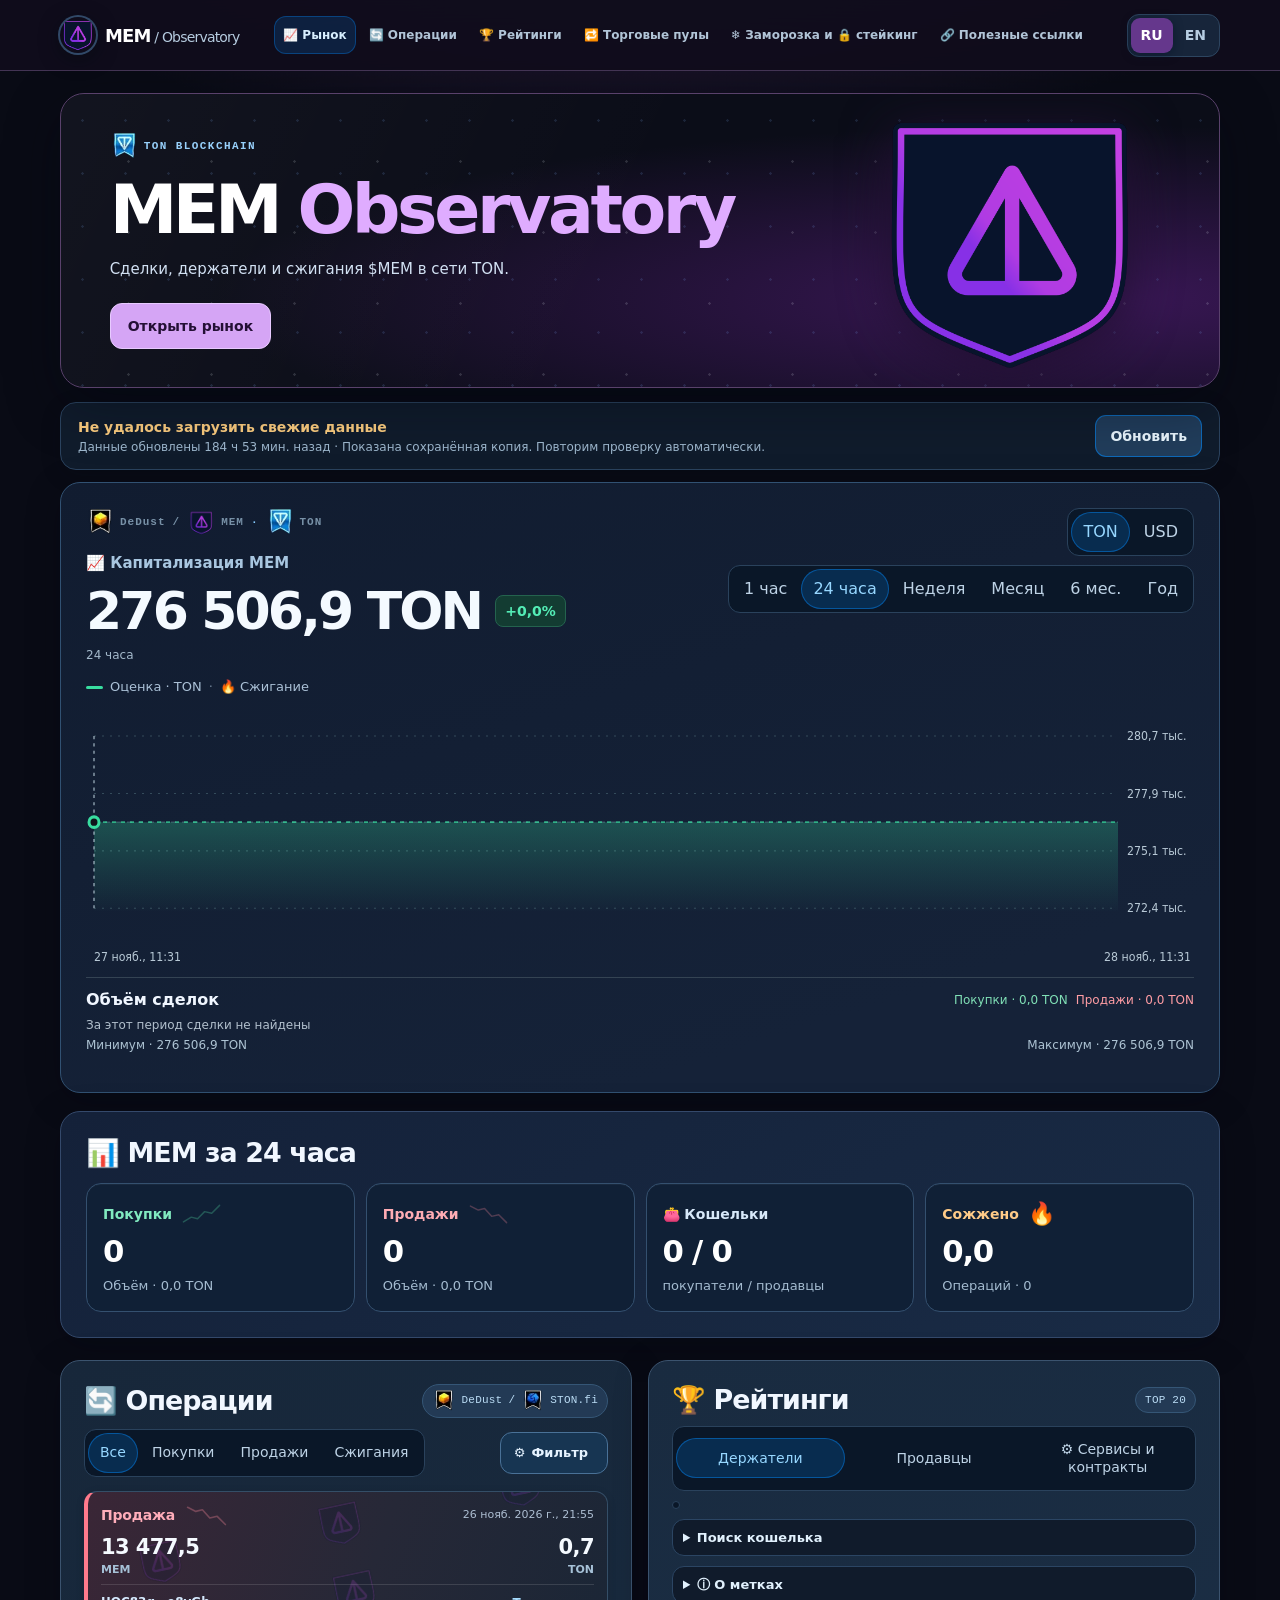
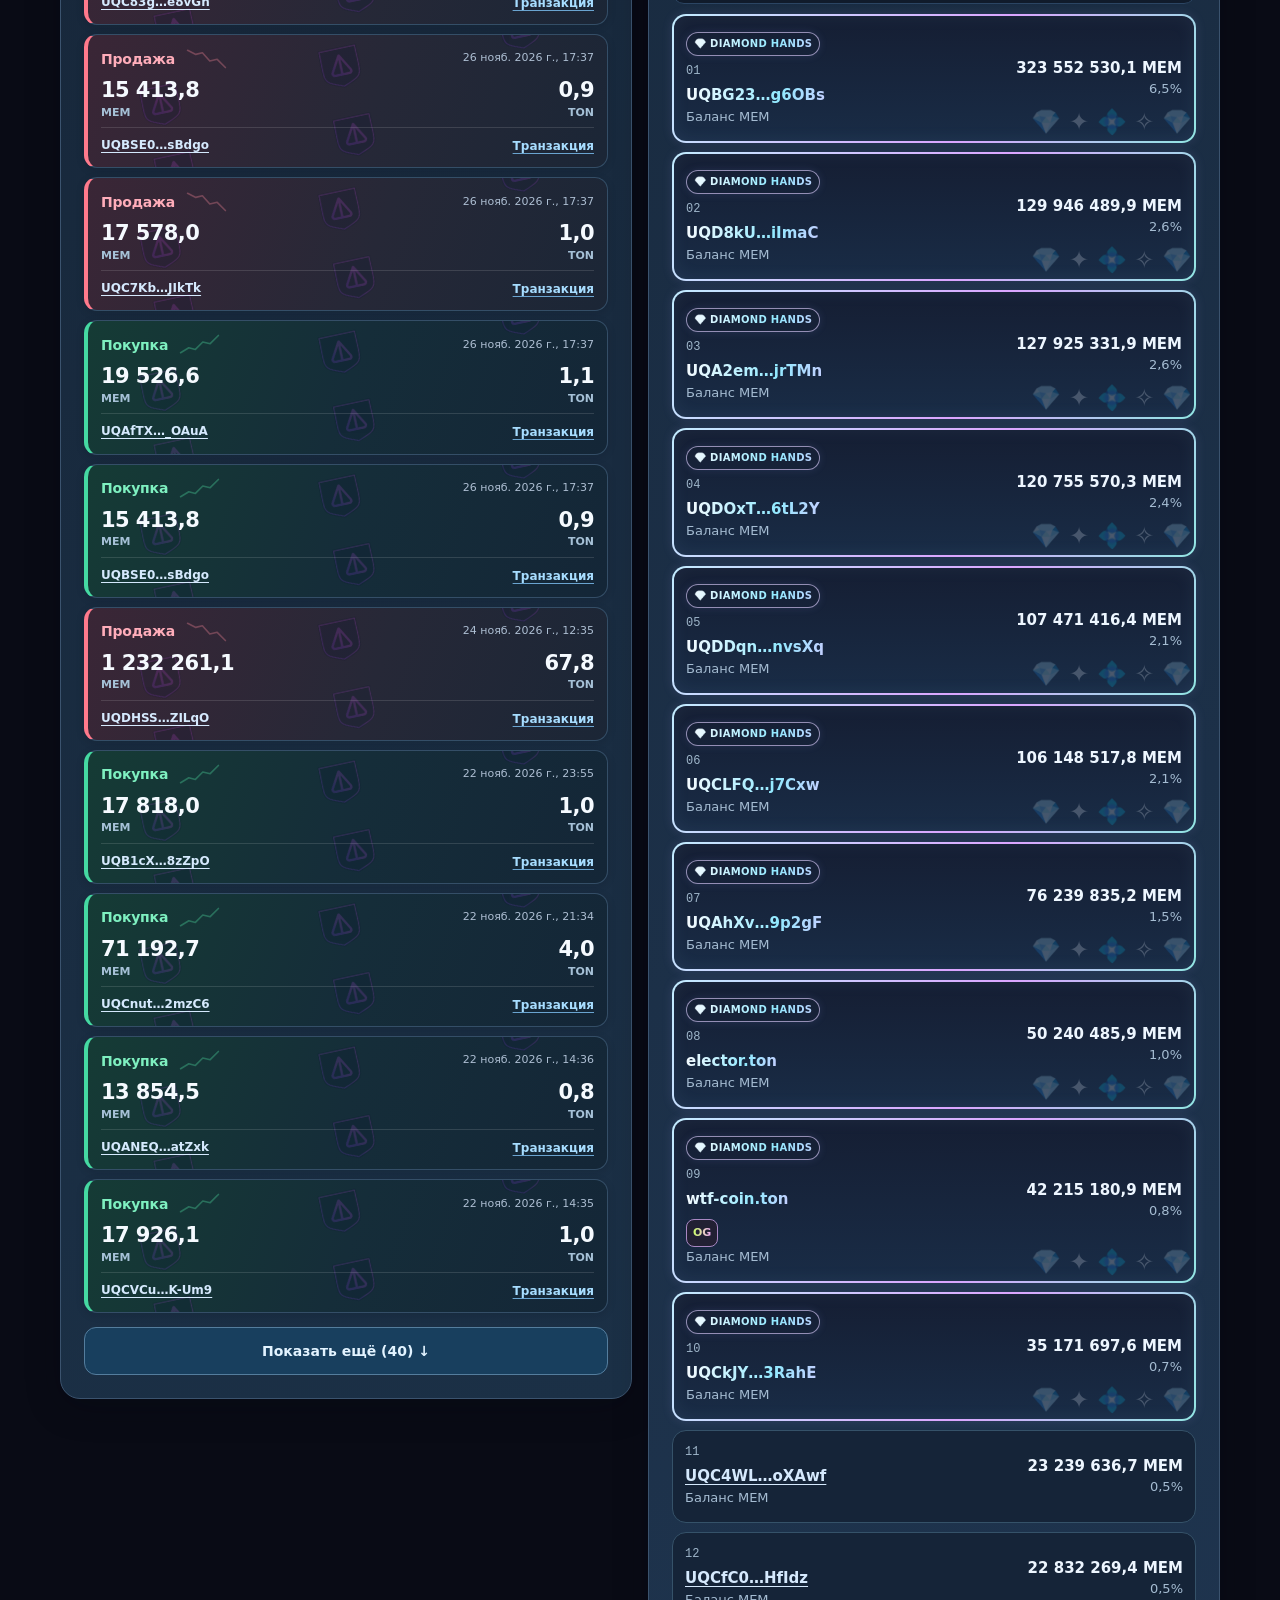
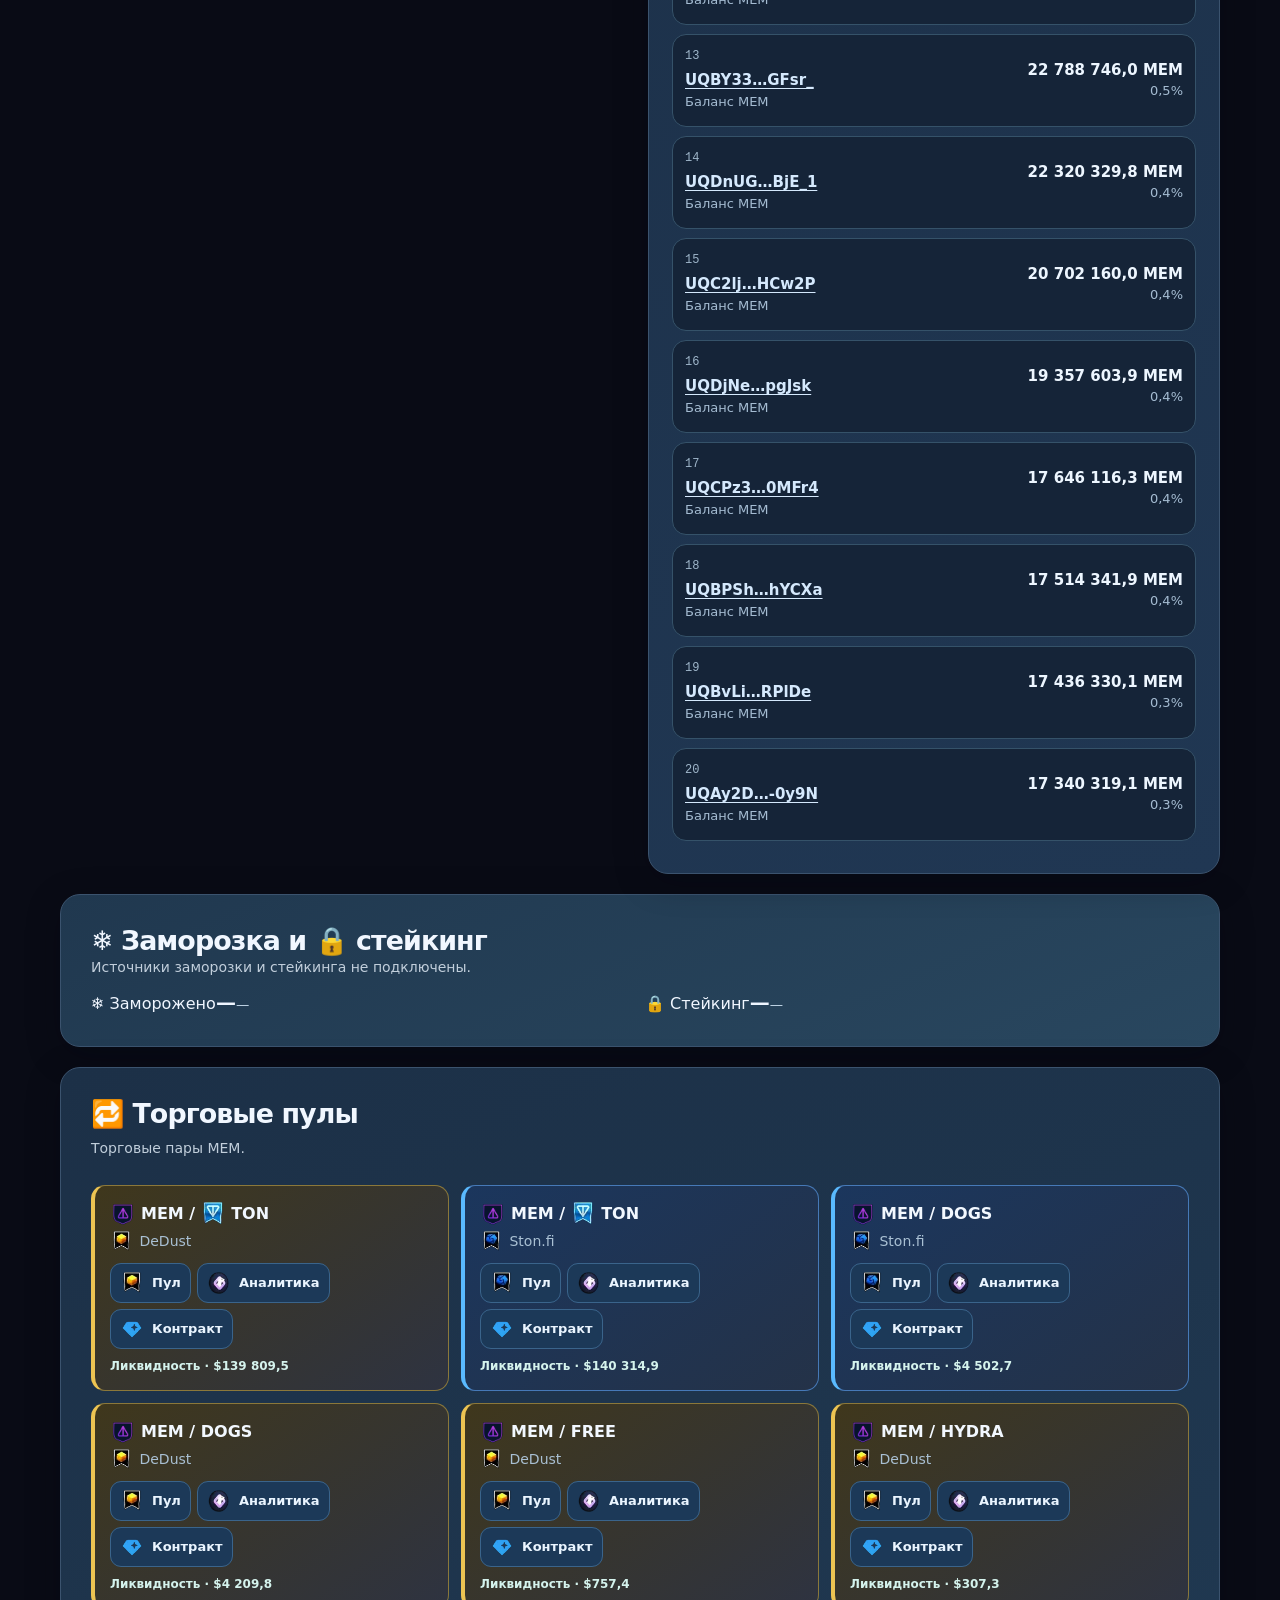
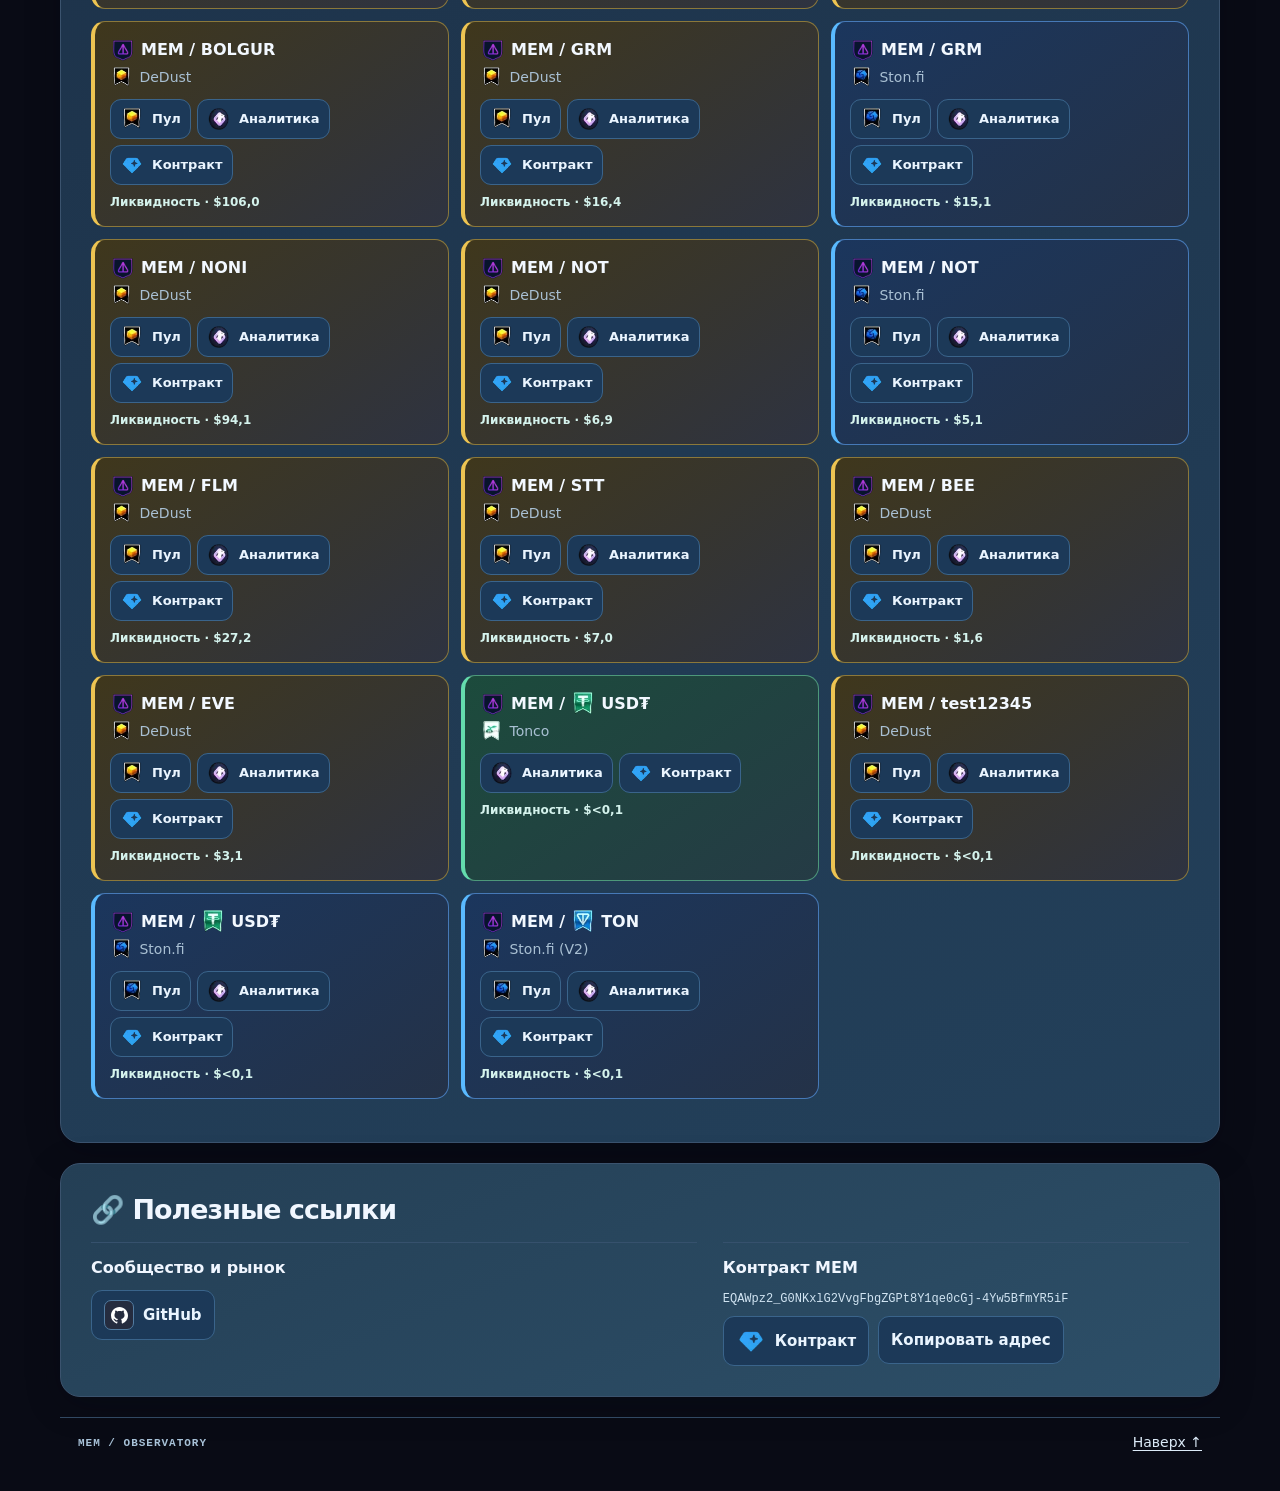
==== commit 1666f67c: "Refresh MEM snapshot" ====
--- a/index.html
+++ b/index.html
@@ -1147,7 +1147,7 @@
 <section id="links" class="panel resources"><h2 data-t="links"></h2><div class="resourcesGrid"><article><h3 data-t="projectResources"></h3><div class="resourceList"><a href="https://github.com/Freebielife/NOT-MEME">GitHub</a></div></article><article><h3 data-t="contractLabel"></h3><p class="contract" id="contractAddress"></p><div class="resourceList"><a id="contract" data-t="exploreContract"></a><button id="copy"></button></div></article></div></section>
 <footer><span>MEM / OBSERVATORY</span><a href="#top" data-t="up"></a></footer></main>
 
-<script id="snapshot" type="application/json">{"schema":1,"token":"EQAWpz2_G0NKxlG2VvgFbgZGPt8Y1qe0cGj-4Yw5BfmYR5iF","updated":1795861877,"errors":[],"holders":{"totalSupply":"4999999899.711509236","holderCount":32418,"holders":[{"wallet":"0:779dcc815138d9500e449c5291e7f12738c23d575b5310000f6a253bd607384e","name":null,"tokenAmount":"1298782067.493292809","share":25.97564187087744},{"wallet":"0:ac85b6d93006b0634bdf1788735e40cc31dd8d70ba30c36cde7428763a71b5ae","name":null,"tokenAmount":"1273857677.823832999","share":25.477154067489725},{"wallet":"0:46db70d0951d673538e8ea62d1b33d812a92db2ae6e0297b6ec3954df78560e8","name":null,"tokenAmount":"323552530.054071146","share":6.471050730875805},{"wallet":"0:fc914b1fbf53c6e2e007932de816afcd1094d82a7e51bae6506035aa5442a222","name":null,"tokenAmount":"129946489.933120094","share":2.5989298507909524},{"wallet":"0:367a69d436198ad2967c826f473abf9bc6572a507d2ba3bdb8cf2d1b5e6923ad","name":null,"tokenAmount":"127925331.87473214","share":2.5585066888123977},{"wallet":"0:cec5340e0f975032cc78dbbe5682b737e044f61136824b9863f809286c037ab4","name":null,"tokenAmount":"120755570.297097289","share":2.4151114543835224},{"wallet":"0:c3aa775d87503224c28e345f447b590f7ca2f84c4316c7bc837e4b9a3d3327be","name":null,"tokenAmount":"107471416.441565187","share":2.1494283719438894},{"wallet":"0:8b1506b894a98227868d92a6f31ecf812146c3f5c9e5755e3b16aa8ea49f23ec","name":null,"tokenAmount":"106148517.769887858","share":2.122970397979657},{"wallet":"0:215ef2ba63aee3ad40510d14758c127e44540556c404a99d6a58d1a7d004bda7","name":null,"tokenAmount":"76239835.235495887","share":1.5247967352938303},{"wallet":"0:e10225471558a1cbb59cf73c8265cbe2aca02f804c1a893992dff468d21c15e9","name":"elector.ton","tokenAmount":"50240485.943443002","share":1.0048097390230304},{"wallet":"0:226e9d48f2c89450b42ab69039fd47cc6886d025d8bb2e0e2d69f5a18f9aae98","name":"wtf-coin.ton","tokenAmount":"42215180.871692472","share":0.8443036343686369},{"wallet":"0:a42583d1874041a7efed8e73ee61cfffeb0e2301c60126602ad14f052b78b745","name":null,"tokenAmount":"35171697.582399926","share":0.7034339657572647},{"wallet":"0:b858b23cc42513d54b9724d4bb9bea58f3d3aa583ac3025281146f1d3faf685c","name":null,"tokenAmount":"23239636.657197766","share":0.46479274246662783},{"wallet":"0:9f0b429cd64ffe6374eb6e13c799ff338677032b125cc1fa1f473d64a666c77c","name":null,"tokenAmount":"22832269.366329116","share":0.45664539648583785},{"wallet":"0:58df7da85cd18ee7999461dd568bbb5223bd58de7739ce8740b3a5ce38dcc616","name":null,"tokenAmount":"22788745.975870198","share":0.4557749286591999},{"wallet":"0:e75067e3672af761a3dc0eb417860fa580ce2bb47b083fa682d40b2a91de418c","name":null,"tokenAmount":"22320329.787126131","share":0.4464066046964115},{"wallet":"0:b69630a1534be48f04d8661cf9cd1f74e45ba2da22a3e575122e3ad6aba1c70b","name":null,"tokenAmount":"20702159.978493109","share":0.41404320787461585},{"wallet":"0:2cbb395cc49d3b21540a34f589618ceb750f589c9856cbcc8644aadecdc29f23","name":null,"tokenAmount":"20437994.055917265","share":0.40875988931712776},{"wallet":"0:e335e66884a53e73f5dddc2f3b93f5ef65d034e505ec6d098388c0347caaa980","name":null,"tokenAmount":"19357603.947064379","share":0.3871520867066673},{"wallet":"0:8fcf7a06806266f84651f3a268bb9498ddc761a335ecd78180a735f249067430","name":null,"tokenAmount":"17646116.266164872","share":0.3529223324021071},{"wallet":"0:4f4a11fe956ea335280b3f6da1e73a09205f36a1036df9ac16a4c2b92a93e160","name":null,"tokenAmount":"17514341.875011179","share":0.35028684452617137},{"wallet":"0:6f2e2315271a8f41c942a82d4cfed3bfca700ceea6cb67bc93cbcca43bea913e","name":null,"tokenAmount":"17436330.108561478","share":0.3487266091658826},{"wallet":"0:32d831f8632a079737da47296759fe0dd6b94fea1a9bd853cce25653e17a7ed3","name":null,"tokenAmount":"17340319.112180556","share":0.346806389199749},{"wallet":"0:65b3660fc92412eaff175817b72ad0273fc0aa811a553ddf203d99fa4a8aa060","name":null,"tokenAmount":"17090324.70470288","share":0.3418065009499092},{"wallet":"0:c169a69283d4c8659f43f7434da817dac33fcba021738feb5ac549736317dd7e","name":null,"tokenAmount":"17060633.279833581","share":0.34121267244061243},{"wallet":"0:e31233de936e5ee05aaa4a330237380bb827e662bb662dbe76150d5598f000ae","name":null,"tokenAmount":"16727558.545729944","share":0.3345511776249254},{"wallet":"0:dfe6babf2e6380a44c192278882a6419533381afe2952d83a572144f228d4ce3","name":null,"tokenAmount":"16297014.03698475","share":0.3259402872773069},{"wallet":"0:8431b817eb16372f875bdd8cfdba32bb6134f77f6bcf3ce6b4b43dc862356ccb","name":null,"tokenAmount":"16054532.47793615","share":0.32109065599906245},{"wallet":"0:995b9ff841be80fca1651af30e6f319b4eb5e0cd76791c9675fe47f5eb02bf3b","name":null,"tokenAmount":"15841808.284187033","share":0.316836172038745},{"wallet":"0:400ff09a15bb8f99f3a627db10a632baa5841e2e9520c529b980c9450a2001cb","name":null,"tokenAmount":"15786659.440022626","share":0.31573319513333364},{"wallet":"0:d47e109003bd53edc296a231d92cfe98cb0ae16032ea8ba2a2960023260cbe0f","name":null,"tokenAmount":"15186453.346486816","share":0.3037290730218424},{"wallet":"0:28e724198c4ef9f0f347ae9c499ad25da72e6ef6dce1f02cc37f2d6939ce7fe3","name":null,"tokenAmount":"15065044.359542691","share":0.3013008932342562},{"wallet":"0:6fd43193bd276c8068c1ab514e47bcf5c6213ee7d38fa4b727914628cf0e4063","name":null,"tokenAmount":"15016449.453329444","share":0.3003289950904972},{"wallet":"0:a8921dc3c535bd980894713332a8d40b3a1dcf258af57a6a4f8a104717b9e718","name":null,"tokenAmount":"15000000.445120058","share":0.3000000149197109},{"wallet":"0:94a86405635c6704f7ff32db4eee9c385808a37bfad67c7c9a3622929f799e7a","name":null,"tokenAmount":"14996743.514155171","share":0.29993487629910665},{"wallet":"0:a1959b8bc9f978075799e00cbe3dbab87ee1b85caf0f1a8627102f2d8dc4a5b5","name":null,"tokenAmount":"14920060.420281538","share":0.29840121439087225},{"wallet":"0:8fe0721ce71193581c8f8ecd66eaf1a419fd0e1eb086942d38bab5ea06ffd87a","name":null,"tokenAmount":"14778922.052526425","share":0.29557844697915175},{"wallet":"0:6879c114a1da00e88b03d19e868f88f4d6119680da9c1fe730cf1b98b1e1b7f6","name":null,"tokenAmount":"14775556.772990999","share":0.2955111413870933},{"wallet":"0:07d076de5d5e3188e8e3ae7e0ef681802811b7d8545e295ee3a53dd85a2c19ff","name":null,"tokenAmount":"14768137.470746901","share":0.295362755339235},{"wallet":"0:4d4ef960c2a2cbaae685430d4e41b22522c64702c1d142bd6f10776616ec8e8e","name":null,"tokenAmount":"14683450.496624172","share":0.2936690158228079},{"wallet":"0:8b3ce205a2c660766abca8109ceda57e69fedc8f468d3277324976881784228f","name":null,"tokenAmount":"14640536.821389265","share":0.29281074230089477},{"wallet":"0:6d3f124f56ab4dacd6a3e3308d31d643d3e4b275378ca7391c0f982a7ca1445d","name":null,"tokenAmount":"14583820.151993437","share":0.2916764088902261},{"wallet":"0:82fae3b58137a6077302039579a73628670b8b76a5ee2456bbc9b743eeffd0bb","name":null,"tokenAmount":"14564629.395755304","share":0.291292593757765},{"wallet":"0:334fb52a6bc8f2e0af928dafd8c77379d1e618d284c78f0698d6dff80b5733ff","name":null,"tokenAmount":"14416007.957475845","share":0.28832016493255574},{"wallet":"0:f180e398f84fae12d233191fa11b6d0a4d8129c1989b5e49d71dfe27e59e147c","name":null,"tokenAmount":"14394284.847206263","share":0.28788570271844977},{"wallet":"0:b3456a47e263c1c5e9844901a8e1421a68fe2ce0d38787b443973531bfa2371d","name":null,"tokenAmount":"14222752.381446598","share":0.28445505333444554},{"wallet":"0:1e700f2d46bed5f5398e651c87ac9bfc5b0a4648e37b25ee59b25208884e0a2c","name":null,"tokenAmount":"14162085.814493749","share":0.28324172197105196},{"wallet":"0:d8ebaacafc6f8e173c815066daaa4d310242784528057fd7872c5db95da64664","name":null,"tokenAmount":"14035831.187066514","share":0.2807166293718597},{"wallet":"0:50d3a318a0522ca142481c7bd6fab3822e5f004a12ba41e2d019ec90bac109d8","name":null,"tokenAmount":"13718108.454682001","share":0.2743621745967137},{"wallet":"0:31d044c73fa40684bdd81154a91d530e72be19d9a02dca55ec9bf371687fbf62","name":null,"tokenAmount":"13680978.008417781","share":0.2736195656565343},{"wallet":"0:e95224d232751c8e3baa31e18fd5db8948c3a57e9fe1faf130765a390326e613","name":null,"tokenAmount":"13592534.419966586","share":0.27185069385203087},{"wallet":"0:d955ee9f3bf1af9f11f285dd7086ed6696b78b4ba4667954a879ddf3b8b4286e","name":null,"tokenAmount":"13456362.447350932","share":0.2691272543450919},{"wallet":"0:769da1fc7d028de26c9fed235e0ae920b2e793bd9cd0aad2c067e76fecd3da34","name":null,"tokenAmount":"13321421.274394976","share":0.2664284308318406},{"wallet":"0:a02d6cc5e1fbc802ed5c75022a6f95e4d4cebecbebe48df77de582b43bdfbe21","name":null,"tokenAmount":"13264223.319813209","share":0.26528447171726005},{"wallet":"0:7fc09742557454e30c76f5dee07902dc8f031676ad4ef7564089a7db1cf37649","name":null,"tokenAmount":"13064850.835716806","share":0.2612970219553529},{"wallet":"0:c6dd3cc2ee5873330ce1a9f6444c47f661bcd7ff4532586d1be40766342237b7","name":null,"tokenAmount":"13025867.607294018","share":0.26051735737125886},{"wallet":"0:49baa5e69eaa3f92625ee253765efb303c25130ba5736755f5b607a71d76218d","name":null,"tokenAmount":"12950643.012045665","share":0.2590128654361152},{"wallet":"0:d3457339cd887f2e2993dbbb86c3d8ec5c8ba509bfc8ebb5f003f6add9ae43ba","name":null,"tokenAmount":"12778529.794971546","share":0.2555706010255889},{"wallet":"0:433cd3135717ea3ff24e5424ccc85d6305c291d70ea375bca95ee095191949c7","name":"memeholder.ton","tokenAmount":"12641720.121619719","share":0.2528344075036706},{"wallet":"0:a5688f43e966c245f8af8e493b0161cee4a864fc8f554e88ddbe4561215748c8","name":null,"tokenAmount":"12437272.911795643","share":0.24874546322517427},{"wallet":"0:1ef567639cc56d5c43f6ad594caa41f2b2f1627072816216b707438d061ad6a7","name":null,"tokenAmount":"12424849.409569635","share":0.2484969931756704},{"wallet":"0:62b74f2eae3216a8725436c85eb6d32833cfb2e587075ce5e145c16f51a17dc5","name":null,"tokenAmount":"12405741.926812718","share":0.248114843512867},{"wallet":"0:dfed33921c9238bfed21fed628ec3c95dcfe5bfd24637998eb84ad0d2e58179c","name":null,"tokenAmount":"12232983.02107259","share":0.24465966532876152},{"wallet":"0:307dddc90c693458a30669101126a43f7cddd8853b2775e609ca21ff85257345","name":null,"tokenAmount":"12228781.174831633","share":0.2445756284022568},{"wallet":"0:725385eefe0f171a9921091f9d1ddadcc0e2d8f395805933d8d26954e0ee7640","name":null,"tokenAmount":"11887644.017227632","share":0.23775288511332823},{"wallet":"0:82ea63f610482c74ffff1f34dacef62116a50c4e708259ebd011e560f63bfe44","name":null,"tokenAmount":"11886995.473879428","share":0.237739914246104},{"wallet":"0:4a6aaf683c8a646be7752e7146796c0fa99eabc41669b9cf8c66afd14aaeb734","name":null,"tokenAmount":"11848278.236560773","share":0.23696556948419933},{"wallet":"0:7c2cf51aca308f92904929e2a229804416632c31998c05efdf34d78e18f50c4a","name":null,"tokenAmount":"11826560.029039802","share":0.23653120532506755},{"wallet":"0:8c70b1a801e5d24d117b1900fbbe14db98d3bbe64a5dce527d5d1f6694bf5d72","name":null,"tokenAmount":"11792116.675761553","share":0.23584233824568548},{"wallet":"0:b9e1cdf566cbd044e8a00e48d6b4ac5b115e9e71c3de6631c1fec71352155874","name":null,"tokenAmount":"11391596.512905149","share":0.22783193482788716},{"wallet":"0:288830290ec7de0436d20a81c888aa8b5b1ce785e12cf408560c795c6343a83e","name":null,"tokenAmount":"11359201.370614349","share":0.22718403196907572},{"wallet":"0:a0d10c04cc5ab326c731e7481f6fe4ad5cb0b88bd7ad78c568b6fef9ef964d8d","name":null,"tokenAmount":"11356560.169489594","share":0.22713120794552108},{"wallet":"0:8ad2bcc6cffec2bbcd240b4ffbd094e6fdd92d7344d22aa4e137fef2ba2985ad","name":"donflo.ton","tokenAmount":"11091505.817956865","share":0.2218301208085389},{"wallet":"0:eb1ec773626f2129454a3dfa5b7aa0717ebade302170920c5c268f4eee0d43a1","name":null,"tokenAmount":"10983756.589727641","share":0.2196751362007304},{"wallet":"0:14c0aa47fcc750b9f362cf5d1fe7c346a505e105fb6462c769b0f359550630ef","name":null,"tokenAmount":"10925248.500745807","share":0.21850497439762295},{"wallet":"0:2c2f8d1f96fea64fc3ad500c2df103f7996e16434cfe8084e3c6fa66bc679638","name":null,"tokenAmount":"10730052.741116773","share":0.2146010591267387},{"wallet":"0:8e501f8558d7a136f0078be6a6c8d2e6e21ff01469593ebd42fd0637987c8c2f","name":null,"tokenAmount":"10718150.519067512","share":0.21436301468097888},{"wallet":"0:ae9c1cdc3ec7bb0211bfd3f7e4940319eaa246d9d71c9702f3acba411ed2ace3","name":null,"tokenAmount":"9708460.861435702","share":0.19416922112330168},{"wallet":"0:c72d66ad5eaea30685cca23bca5e118fd8710d513548792c058bd3fa9c2cd399","name":null,"tokenAmount":"8966041.041281373","share":0.17932082442239042},{"wallet":"0:f99b14600ae44d2f12b178e8c6eabd78892ae82c5e45b6898f9deb7eb203f9c4","name":null,"tokenAmount":"7940377.692309704","share":0.15880755703150812},{"wallet":"0:299803b70f5af0ec6c5768931e1dfc0997f395aa9e9e4042245c7e12f4d7ef41","name":null,"tokenAmount":"7761304.569921385","share":0.15522609451190586},{"wallet":"0:bd08c7ffafa35d94bd980ae0256e2efa16a045594447b418e52e48996ac364a3","name":null,"tokenAmount":"7033217.499999999","share":0.1406643528214031},{"wallet":"0:428827ec8680834de10f1adf0d7614fb98011f8945f14242583882da785cabdf","name":null,"tokenAmount":"7022534.612556458","share":0.1404506950682468},{"wallet":"0:5c921479c6f2b99bb690f56fe82d0af49280895f63093c0a12061fb30ece2712","name":null,"tokenAmount":"6880456.63867474","share":0.1376091355336173},{"wallet":"0:28393359351ba8cdaa6c4b3f16cc27b706a46ecef7a45733a478036e0c04e864","name":null,"tokenAmount":"6828156.521313028","share":0.13656313316540267},{"wallet":"0:575ce02e7662a1819f651ee8ec3bcd8eb7825da55dd7a2a0175f9128485ab6f9","name":null,"tokenAmount":"6318960.169050681","share":0.12637920591588958},{"wallet":"0:a1bc75e1ba350e82cc61f37b2ab7618e130dd32dfec0b642b4ec44b565c1f802","name":null,"tokenAmount":"6226554.351643606","share":0.12453108953067912},{"wallet":"0:df8c74422e6a82fe7d8326a88f26e1fbe014816b2444b3d1407f0246135915ff","name":null,"tokenAmount":"6205587.499999999","share":0.12411175248939604},{"wallet":"0:8b81749c9cac962b0d885c4f750d732dae0b2c294fe06ba1057f3ccb7602d035","name":null,"tokenAmount":"5701690.179572796","share":0.11403380587871158},{"wallet":"0:699b93c25c234baf4e4ec60ececcd90092511cd4fbc5a8b9a681c9a29372ae66","name":null,"tokenAmount":"5375038.140567085","share":0.1075007649675596},{"wallet":"0:c4900a6f1a87a9718a22bebf7cc362a0879830629cd591036d1483f21c0139e0","name":null,"tokenAmount":"5319074.999999999","share":0.10638150213376804},{"wallet":"0:6e9092d50e167b95d85dce648f06007cd33d3894b0b2f6864f459f561317d75f","name":null,"tokenAmount":"5308582.716187965","share":0.10617165645331834},{"wallet":"0:4c5d8afe8748ebb03cf4e04a9987b6caa6b545ad0fe2ace2a065d713207fbc1d","name":null,"tokenAmount":"5002055.878123515","share":0.10004111956906488},{"wallet":"0:e6f9b8096c267b369fff61bf7a16dee0c8f03f3c3802a475bfedb9c7497ad524","name":"hereweare.ton","tokenAmount":"4500050","share":0.09000100180521292},{"wallet":"0:290a00b270363898247519981e001ddc43937932956ee09835027842ae8bd316","name":null,"tokenAmount":"4069047.822389842","share":0.08138095808011153},{"wallet":"0:b355f3d8f6f2a175a71cbf161d3e813239c3ad921997075e1d04ead8f65d9675","name":null,"tokenAmount":"3704782.402796146","share":0.07409564954211109},{"wallet":"0:4166fb7a4df99fbee27d417c31e597b7dfdfdd812c7435d63b83a77f2a18c65f","name":null,"tokenAmount":"3627377.981343402","share":0.07254756108200512},{"wallet":"0:f224ec815b4e0eacb75c957a3b17528cced04063339e0ca4b32e28149d068390","name":null,"tokenAmount":"3380714.193774576","share":0.06761428523167845},{"wallet":"0:53b70a1b8b96c6013b9513989feef1e1dd8a32806c8c95c31c779d68d7b64e2a","name":null,"tokenAmount":"3267307.236852216","share":0.0653461460477376},{"wallet":"0:48c6602be8d252efad3406e158a26f586da9f1f3a911f415b4448d074b7aa249","name":null,"tokenAmount":"3079325.097316098","share":0.061586503181605454}],"asOf":1795861861},"serviceRegistry":{"asOf":1795807862,"source":"https://github.com/tonkeeper/ton-assets/blob/main/accounts.json","sha256":"4286bd47e11399901a7d713c9e98a5dba17300d76fe272f4f5d46110a84f4e2e","entries":{"0:ad8afecfacc248996885d8be6824280f9f3a7e54c2f6080b7971b9f556c280c4":"Crypto Bot","0:dddcd3cdad60af4c0d69389f567ad51d0c263fa4968d655ab424c69aadaf9322":"Wallet Bot 1","0:436a76c2794a88e3fbfec6b9c0374fc8db046f10868b835420d9937973a665d4":"Wallet Bot 2","0:6e814e6450e8c578067bb656298fb4d01397dd15018d7f34dc369eaba4c2111c":"Wallet Bot 3","0:5f00decb7da51881764dc3959cec60609045f6ca1b89e646bde49d492705d77f":"OKX 1","0:f15db2c62cd86aff0860d39c491fc73a31395fafeb5945e644498562260c782e":"OKX 2","0:e7e86da08742ed933434ffeb8f08a63c7e100ee842e25f599a9cbf0891574a6c":"OKX 3","0:0338def34b84c6ee9134a04ab1601450be446340a37ae259de57cb37bdb590cd":"OKX 4","0:a30a49ec725e9f57244b66af4c2da7ab76004b4fce80d3a34b1cd0c37762abce":"OKX 5","0:24da1e7b8da901e5b3dd0f98c397feb6e5a5ea483195a8b6bd0682cf2c5327ae":"OKX 6","0:7f2e84c723d8b6b6b1aacf810c8c26ab23c22022b464b87104b2d3065b0ea70b":"OKX 7","0:854ec4521efd52ad43bcf1988e4c44ebdf9a26ad18fa51abfdb685fc3b348a5c":"OKX 8","0:f9bdc0de461c1a2e002fada9550bbb095c8f9f73668d70c517a9cc7e050f8e5a":"OKX 9","0:9b9b739de2527ae72d21083f5198d710c7288453b4733e57ecadb2e189ac829c":"OKX 10","0:b31535e934db05bbc220267467903c8108bdabcbc2a06588838b726ddf589ef0":"FTX","0:57eb74407604a19f7e04005315ef70aeb7b675e6551977586756f6baf12125ee":"MEXC 1","0:1c7bd690f4f93de8b93db5790129dab65926c6e1fc9b57380089db5529516630":"MEXC 2","0:d887d0e2d1c4fc4126e71c970d33ab1896940000eae703bb1ab6cecc830777e3":"MEXC 3","0:7994848c1fcbcbc57a6a5a987b66eb424b8b54e10759b6b514a66b600c2b0eef":"EXMO","0:8d195793baad9a08c46dc353aebe999341dabd07721b9725f19e18abc3d10d92":"EXMO Cold Storage 1","0:26ab8ae763a3a7c3067d882b7b01cd5d37254cb8768f57b6a47c00028effc7b8":"EXMO Cold Storage 2","0:0130c77346e9ed82df677d107ad6a775c11f9c18f6a05c0dd17906b355850dad":"EXMO Deposit","0:342a359e38357c083968129fddddf049ef5c47315bfbef27505a356bf9f02d65":"CoinEx","0:555f3053e257130374bb831ae0e219e5e5f9ec0ca8f8a0d133369d3d690c64c2":"Huobi Deposit","0:85af78e8d035e920117cda654615cdf371d464480b629e110d3c5310d85ab362":"Huobi","0:80d4123841167ca989ac912443cc99a4b9c1a87584536427ff6fd85c92395ae9":"Kucoin 1","0:b37e57033db21d10b950e6143b658c10c3bf425bd193025960aef7f22dbcf4fc":"Kucoin 2","0:07ce60b7e5f255a88c3707f3fbc79e2cf924ed6b4b7d09c6324f0ba2338a48fa":"Kucoin 3","0:a14b1f452385b2bb984ad2c4441e1d23cae071fdfc096dfba53ebba3b6ff1d10":"lbank.info","0:75726a716f747e60b0371cb0d5d35471e8e1e931003fecc3a0961a8bd82c09c7":"xRocket Bot Cold Storage (Old)","0:c1dc654b598ab84cda4f12372efed8907cedf0901865a58649087373e01b1c24":"xRocket Bot (Old)","0:45614fee399c43d77bb597558791831bc0ee31754cbb2b5b1fbf5a3488ed9940":"xRocket Bot Cold Storage","0:011a8f0a0b36b779af033473274966666d1cd6fb4e77df679375fbd6f970d012":"xRocket Bot","0:c3f1da8ecda8f8cd42bace224ea3f1b6971eaa7f54c492d4d190527b4f573f7c":"Bybit 1","0:4a1f3ebcc66bdcefa90245bdf541a50ada1c688a487534b1587abffd93038834":"Bybit 2","0:cd525c15904d7b4027eae08b318624260f371ce8c9f4fcca0cdb7b583854107c":"Bybit 3","0:ae62a192da96e266161a702cc9f6de91c0c3441f17ceba51bc442dfb2031a30a":"Bybit 4","0:e3ce05c4da977132c24a3b102da8b5fbf2ea9173337b49de346e4a4b057f7579":"Bybit 5","0:e33ef85d174eb457c072d1ee10215b69ab9b64192f7421302ab1c8e26b7ad4bd":"Bybit 6","0:7f97f36dda3f7dedc9e12f8c09c4f89e7fbc17527ab3f67de4c3b155297a56e4":"Bybit 7","0:7d133d4e425c8e00de015513a44e66e6d163b21e71720aec7579965e5de28c55":"Bybit 8","0:f2dc1860686cd658987e2bed8216532d8c004460dadea907cc7d4ad7236c496b":"Bybit 9","0:4a1c20bc9a6f9294f75f1c87a7f383a8b73a483a2e6dcb3630ddbe78b3ccad00":"Bybit 10","0:008bb088e81e38d583826901093567027cc1575ec744ac354fa4eeec302d166d":"bit.com","0:1882478daef1b7ed200cbbdc201bd4ed0b24c2e5f1a4c7c15aeb7e3b1a759193":"Coinone Deposit","0:a4d2072b1edc1355fc7fbee0095beec7889a2d3cfaa9edcf2ce9e128631abbd6":"Coinone Withdrawal","0:f3f4ed0913ab555d023745058f1a6c55a49d4876593cb9bdab1f780a99b185bc":"Paribu","0:f9873509de5a2f97f7b2805f5f7aafab447f43c91e751cc8efabc6d2ea09d78a":"BingX","0:b496b8f73b469ff06a2d89e62c4d70a103fc228c821537b49dff092060bc281f":"Gate.io","0:60ff0b28e2b3839bef250a81be9f2e78a6265b980ec5d24df4e44bbff2c3fb25":"TIDEX","0:23eef28b6da5a368d6c0b8028fd5ed47c26758676bc9db1b5653caaadc969f91":"CWallet","0:00ffafa9fb3d4f837824436d19953c792be6632af73a9b82c4dc69ca07195087":"Matrixport","0:b58c73481f25a280f9705ab3424be850614d823256263ecfa049fa9fb917720d":"QMall","0:00b402b789e5626e1c61b50c5dbe2024426e92f16c0c2fb735396df96046b5fa":"BIT","0:2c54797319837b4c6d014fc991c1a8d4294dfd4d6cec4937e370f1f27db0423f":"Bitforex","0:6a5a76a1538cf9596590ec3708470649c342624bf92e63a6a7a15254ededa904":"Bitfinex","0:59b065c5d66261a5317660e96eee476aa6a11b749bdcbe8c0d1f3dbf24200d1c":"OMPFinex","0:3cd5ad54b190a71caab984b0f210e3742c7f2147b7e9073377d7c6b470017362":"Bitrue","0:6c53cd87cc0d33486db42c1c7fc03dfaeb2f7b815afc368ab1aee567edda3f72":"Coinspot","0:9a582c23266b8ea47eb71118a3c040d42b230b2266fecffe2d3cd390c0922c35":"BigOne","0:dd528505af15c6e5206bdd8f6c9a3b541f80ca98ae8a5066ab3ff8de1ff5e678":"Farhad Exchange","0:2b6f3cda567c385f0645486f3c665a451f56b2969d1be57d86eb77c6077a81d1":"BitTime","0:cdf7f0d7c09036f064272e3c429ed570be49ef29eb3a735b64bbc17915073732":"Bitget","0:e9c0a24ffaa6aa4f228890e71ae9550bfc53a6c57e643bc31c240e18727ac1ce":"Bitget2","0:336502faf83ef5b532d315ba71450b661c90e83fce64d8bc1fd2bf642f3555d9":"Bitget3","0:b308c7f9b4f596f6250175885972549871b05c70ed3619fd5a939401eea972e4":"Bitget4","0:e2d1df206b372db1f3b890e60d185b67aa0c9f1b6b6ff60a05091c8c01b40ac4":"Bitget5","0:7a0dc94da9f48b968dfb87be38d4fab7286288db7a04d3081feee177376d9089":"Bitget6","0:8785ef5ebb0fd24c6911d10f43c00961e9748fa54297a1ac517e3c5fe76bb0be":"Bitget7","0:213b6804c2082135a4a803da8e3b30cfed51aee9af2ad2100334b7f4711d3bcc":"Bitget8","0:573dfe99490a041703e977e4724135c5b8bea0bea67839612247451ca9d5c4cb":"Bitget9","0:de2519a527de7e1d4c1028bdb74e022b28a6e370e4fec3fc27d8d971308f99bb":"Bitget10","0:06476e580e250d0abec5c365a711833483c581d57b908be37d56bdb0e338c312":"Bitget11","0:c9959a997e1d4e4383d8db37b86d2101ce78dcf1f1b3904d9888fe572ef0efd4":"Bitget12","0:c07e51e5b694937758f45f4003071c84f4c4a68bdb168a22c3d6c8b89cd6186f":"Bitget13","0:1797a5c4c50a2b312ce9927ff6f12efd3b0b58ff311445118c2d2e64312b5d79":"Bitget14","0:6083005b354ab1c4785aa8ce8293ee5c9c182e9248f27e9c9074f35c16342083":"Bitget15","0:f99b14600ae44d2f12b178e8c6eabd78892ae82c5e45b6898f9deb7eb203f9c4":"Binance","0:8e91b50381c36dd42accdb51f5cb5d96848568b4924f8079b1a5ae7e10f43eda":"Binance Hot Wallet","0:ca1d9edeef40b3a9dbd9082f3767859547c3ce0bf641d09d58e33a3cf06fb309":"Binance Hot Wallet","0:a2faca7adfebd5c5970108d1f79065cef32b0c143fb13489066b684cdd7ee95c":"BitMart","0:5d5a830e48214791f4ab5352900c624d3bff3c5efd630196b180158eb789990f":"Nobitex","0:cad898b200a0934ee416c2039bbf3f5d7f1a323172875b3c19d378a6f540f7b1":"Nobitex","0:4532d5bcdfb05d3275cbf255bc91c3635cd48d63b719441581c5542a4750fdf5":"Nobitex","0:a32d52ced80a23fe4fe90ba94593ef686de03f9fbdaa069e642826a95234b982":"Nobitex","0:fac8ffcb6f89572a1232d59e91c65909ae408663fd2ceaecd35f35b5e9d670f4":"Bitpin1","0:c14ce5d772539be26fde315a505a1e0514104e76eef776f0b845e57df0557ddb":"Bitpin2","0:dd36441bf4aa8a6a6ecfd763efde1eb82dd86bdcfb1456b45ff4b73f87657184":"Bitpin3","0:402f5d4f4f8bea7b0bd511b9d3771834c1a22bbbbc8a326035eb07aa24f5c9f9":"Crypto.com","0:ca6e8f2a3dfc875b8673d8677f3818c4b8c02d1aa481a86a0c61bd09f8269f1d":"Foxbit","0:60def37fb0e6f41b18a73c2496d96b25442344864ca0ed97189a6f37e2439c56":"Richamster","0:97ad93444915089e812238ff10abe9066d0b03ea3dba2a8630fb9c9f88aa455c":"Wallet in Telegram","0:1f5806c73d03bbc96eb7eebf16067f1f2e8e270cfa16d57001aa9eaf7456f008":"Wallet in Telegram","0:1b44ec553616b0e4551037038834bdf0bdaa1f0440e10f3331d9841585612a68":"Wallet in Telegram","0:cf06c94efdae26faaa1d85092fc4daee78eba09e69c36dac051c1d8ffde35f40":"Wallet in Telegram","0:91887059ba56a03790b0696d7a402ac0691dff62fcd398e813f97d3b2736fa58":"Wallet in Telegram","0:6db0f022632b6269f0d4dbf8ea60a8448bbc2bcfc6812e31af8cc6405c268af7":"Wallet in Telegram","0:dd6ff02c59634745529b99a8d5beeea9f6c38a9188e6a7e96a424e3820c8ac0a":"Wallet in Telegram","0:023895aef955024920a291c6f3715e291df1b3dd254eafa8b09e21a2d58d5897":"Wallet in Telegram","0:f5066318091a8cfb530ec732104ce38f7783d92a6679ffcc0ce0960b0e94c7d0":"Wallet in Telegram","0:0c5684355f5410a923fb7dd59314905dc7ff157b28c9130671c7a4f17007e898":"Wallet in Telegram","0:23fe558cdf44249381aef36472e64a5072a24ba97fb61b2f5791da6013aec92d":"Wallet in Telegram","0:b7be71ac1b40e436db36721d9c20e82d44e78fc1e86a8ad15e00b1cc16831dcf":"Wallet in Telegram","0:55b7223f04dd1f2e1b3f28e4ad628fe6cab60004f280fb0a58cd27fc590b2eac":"Wallet in Telegram","0:659dbf460831a72795c4a9a9872fb4a3e7fd302783068dae53e8f2a5c150084a":"Flipster Deposit","0:d0a6eb95408e95ce97b0ca597fc523ff4809523635e8f519e00fdcbdf42f0c54":"Flipster Withdrawal","0:ec85cfc7fd1009362e421b5a0141f510d6540107ab73e7829fda1ef9e97a75e3":"CryptoBot","0:817438e5b0e6eb113ab74d73fc95f7ec19247dbe6ee27a42c3d0164d614c3ca1":"Ourbit","0:66a1e72196d64d6faf48fa4b2ea861f67b0484d2d14a59caf701d8c286ce44e5":"OKX 11","0:419712bc541c4489d6f1c38a105722d293b8847fd54f2717ad69142911b8be5c":"Bitfinex 2","0:6c25b5f2fe5ef1a6a1978f611f61a50883fd50a0822b19176445fca931823263":"OKX 12","0:14de4b02647941779108b7b99be85596260ccde813351000055d744dd8aba04c":"CoinEx"}},"identity":{"byWallet":{"0:f99b14600ae44d2f12b178e8c6eabd78892ae82c5e45b6898f9deb7eb203f9c4":{"role":"Binance","checked":1795840261,"domain":null,"linkedDigits":[],"activated":1702996517,"roleRegistry":true,"roleSource":"https://github.com/tonkeeper/ton-assets/blob/main/accounts.json","roleChecked":1795807862},"0:779dcc815138d9500e449c5291e7f12738c23d575b5310000f6a253bd607384e":{"checked":1795831271,"domain":null,"linkedDigits":[],"role":"unclassified_contract","activated":null},"0:ac85b6d93006b0634bdf1788735e40cc31dd8d70ba30c36cde7428763a71b5ae":{"checked":1795831271,"domain":null,"linkedDigits":[],"role":"DeDust Vault","activated":null},"0:46db70d0951d673538e8ea62d1b33d812a92db2ae6e0297b6ec3954df78560e8":{"checked":1795831271,"domain":null,"linkedDigits":[],"role":null,"activated":1740069259},"0:fc914b1fbf53c6e2e007932de816afcd1094d82a7e51bae6506035aa5442a222":{"checked":1795834869,"domain":null,"linkedDigits":[],"role":null,"activated":1717745958},"0:367a69d436198ad2967c826f473abf9bc6572a507d2ba3bdb8cf2d1b5e6923ad":{"checked":1795834869,"domain":null,"linkedDigits":[],"role":null,"activated":1716975985},"0:2a2e4e85a6d6af9bacf2b69fe40940e349bc1332c7b4e3e5365360445ece9450":{"checked":1795842062,"domain":null,"linkedDigits":[],"role":null,"activated":1727415950},"0:682d2d5a4aa1e4f83b2cf9f72a71796793f17cb37f2b3fb7227e859d4a404560":{"checked":1795847462,"domain":null,"linkedDigits":[],"role":null,"activated":1793031321},"0:94ed7a1a8ad230b27778b94c3b381063e663c245c1da8fe94b7e5f82fecbadc4":{"checked":1795845661,"domain":null,"linkedDigits":[],"role":null,"activated":1726597132},"0:5303ddc060b42b04df73329f8dc53e82cd9b81e3e0befc5bf167f2483e5d169d":{"checked":1795847462,"domain":null,"linkedDigits":[],"role":null,"activated":1722892800},"0:ffb4184a7e5fd75aa005cb859cba83af657e4c528a50e0144c49abce0fa201c2":{"checked":1795840261,"domain":null,"linkedDigits":[],"role":null,"activated":1794841852},"0:ae139789aa765d4016d0b298de6c361665bb3e67f368e584215e6bb3a5f332ed":{"checked":1795842062,"domain":null,"linkedDigits":[],"role":null,"activated":1778504938},"0:7020445d9f3ff05fb9bec68ab6cabf9bf1fcca4bb6057fe61ff7df00c5f84101":{"checked":1795842062,"domain":null,"linkedDigits":[],"role":null,"activated":1707289641},"0:183ab59c3faf10f643904344a2fdefb6c804550ffc07f8a7f19f901752885ff2":{"checked":1795845661,"domain":null,"linkedDigits":[],"role":null,"activated":1782930546},"0:7899990fa792e4220ebcdb3b45b3b0cd3678972056b611d69b28c2dc272f1f43":{"checked":1795847462,"domain":null,"linkedDigits":[],"role":null,"activated":1751409422},"0:f9fb97d94fba3e0e88ac5476811df6c3beab5dc9aa8fb3e742daeb9ca757a910":{"checked":1795838462,"domain":"worldgoldcouncil.ton","linkedDigits":[],"role":null,"activated":1723706230},"0:3915f3f15b4213e6362a81c71488ce04667096be3b2caa95cb442021aa08e596":{"checked":1795849264,"domain":null,"linkedDigits":[],"role":null,"activated":1718384338},"0:43aae6b42691fb448beafdb9b0499aac5d7658855148f5d20a66ef4b91412c8b":{"checked":1795851066,"domain":null,"linkedDigits":[],"role":null,"activated":1710432418},"0:7a7e48baca3d532cb4cfdddaf974db2e11e1b9002e7aafd821828d9b191ea78b":{"checked":1795849264,"domain":null,"linkedDigits":[],"role":null,"activated":1723658078},"0:052dc9f601b3c8814585e7238f0faeedb1b802b666c36754a597df50e69d30de":{"checked":1795854662,"domain":null,"linkedDigits":[],"role":null,"activated":1778815736},"0:3acdcd6e39fb0010b0de8c82491574d20fb15695208628ea3835e75cc596086d":{"checked":1795851066,"domain":null,"linkedDigits":[],"role":null,"activated":1728516462},"0:74cc5e5ee5d7822c7815fe66f0f75808aac8b21ed7c9d482c41ca2faad913b84":{"checked":1795851066,"domain":null,"linkedDigits":[],"role":null,"activated":1705419336},"0:a2626c8a42ed1b9417732bc7a38c35e4f2fba2a0f9ee8f513640f1c0c147f6e3":{"checked":1795851066,"domain":null,"linkedDigits":[],"role":null,"activated":1782899281},"0:98b8e22af71c65b127bb666b1d7c40bef2d9ca99ec45b92f8c52af0a9a8abd9a":{"checked":1795851066,"domain":null,"linkedDigits":[],"role":null,"activated":null},"0:9d19987fe2f9de9ffd6b6ee0628ac170a0c1acb2eefa31c40e4db9bf8659121a":{"checked":1795854662,"domain":null,"linkedDigits":[],"role":null,"activated":1722350859},"0:1d224642f90bcc6a811e6fb354835a03891c860a169236f910bc8fb1bce1af50":{"checked":1795854662,"domain":null,"linkedDigits":[],"role":"unclassified_contract","activated":null},"0:e571ac5dd0945590fb7ddc6ac58757032581399bfd2a00eb08f9135e0f080acf":{"checked":1795856462,"domain":null,"linkedDigits":[],"role":null,"activated":1729953984},"0:1f37de3ca969063f3a61af0e000af34b118a74900eab33d730e40dd407463e47":{"checked":1795856462,"domain":null,"linkedDigits":[],"role":null,"activated":1710263622},"0:fed163395073fd9f1e89a45d39cdb405ac7d708cd1f364d8f8d7d60c4e8a1459":{"checked":1795860062,"domain":null,"linkedDigits":[],"role":null,"activated":1793883752},"0:3e5997d1891311c2befb1f91e296480f03b066de49738f5f0b4120c2b75c1d7e":{"checked":1795858261,"domain":null,"linkedDigits":[],"role":null,"activated":1793809929},"0:805046a87cd42bc3cca65469a687bfd53c9aa45f368938ff44890a6bc1d14315":{"checked":1795856462,"domain":null,"linkedDigits":[],"role":null,"activated":1710484870},"0:cc9297affca76e821ce6cf28126adddff055aeeafa1b5521e9abecad0f07be30":{"checked":1795856462,"domain":null,"linkedDigits":[],"role":null,"activated":1787896137},"0:b7f3c6d3226d65ec6e7368b8db18e85b6c8b45fe9cc25d5f50dd0e2e3438c85c":{"checked":1795858261,"domain":"afterhalving.ton","linkedDigits":[],"role":null,"activated":1702383349},"0:54cc86affaedc86972fc40df46c32589e9e1c59465fef06757002ec56c68720f":{"checked":1795813261,"domain":null,"linkedDigits":[],"role":null,"activated":1788789854},"0:9493f1301b6a3eacb7e53e27c9cef4265fd23be8fa61494228f010868d6b5a39":{"checked":1795815061,"domain":null,"linkedDigits":[],"role":null,"activated":1704189535},"0:ca66f8e04898d5aab7513909258fdc0dbf659c5f032310af7f1343870bb03669":{"checked":1795813261,"domain":null,"linkedDigits":[],"role":null,"activated":1748155692},"0:0834dc86b3f0229e66fa7922f59feee96d7f60c9f4ee472e1689f7da5bd49c49":{"checked":1795858261,"domain":null,"linkedDigits":[],"role":null,"activated":1793791547},"0:ba1d51c2e49e597c09dc74ef2bb2ad93da4196c7850915cc4d9b01adb17c1eb2":{"checked":1795815061,"domain":null,"linkedDigits":[],"role":null,"activated":1731397589},"0:b54ead55d998b375df8b8dd544b685a760fcf05dbdb903e710b64aa653c0ed5b":{"checked":1795716062,"domain":null,"linkedDigits":[],"role":null,"activated":1793535221},"0:df3a34f823946b892f20fce1f9748f10429729ef9b371d47137cdd1de89d1baa":{"checked":1795716062,"domain":null,"linkedDigits":[],"role":null,"activated":1791444050},"0:7466fdbd60690225cbd7dd0209792072393a203cebd4100c4b2faf90dc28603e":{"checked":1795485663,"domain":null,"linkedDigits":[],"role":null,"activated":1759845629},"0:2e76bb87cf42e05f4d49e57322bfe7f12498b722316f143835555309bd8c8c4e":{"checked":1795361462,"domain":null,"linkedDigits":[],"role":null,"activated":1706203386},"0:25469132d7f41d57f30f1337e793e6841488d183fcb74ed2731d1e2f232811ec":{"checked":1795363265,"domain":null,"linkedDigits":[],"role":null,"activated":1716916112},"0:d4f1741a4efcfac00cb81e417321f52d7c28956f592d5c2c7e116449e6d88072":{"checked":1795314664,"domain":null,"linkedDigits":[],"role":null,"activated":1791543168},"0:34efd315800c6dbfc1a77e6557d9e0359d298b034f4757518b9bfa10b833c496":{"checked":1795314664,"domain":null,"linkedDigits":[],"role":null,"activated":1716795919},"0:04b3491474f885701e54a140b25be1a7e506ba2c609d29ed7807e0297178ecc5":{"checked":1795860062,"domain":null,"linkedDigits":[],"role":null,"activated":1713523283},"0:cec5340e0f975032cc78dbbe5682b737e044f61136824b9863f809286c037ab4":{"checked":1795836669,"domain":null,"linkedDigits":[],"role":null,"activated":1712930643},"0:c3aa775d87503224c28e345f447b590f7ca2f84c4316c7bc837e4b9a3d3327be":{"checked":1795831271,"domain":null,"linkedDigits":[],"role":null,"activated":1714229536},"0:8b1506b894a98227868d92a6f31ecf812146c3f5c9e5755e3b16aa8ea49f23ec":{"checked":1795831271,"domain":null,"linkedDigits":[],"role":null,"activated":1650989770},"0:215ef2ba63aee3ad40510d14758c127e44540556c404a99d6a58d1a7d004bda7":{"checked":1795822267,"domain":null,"linkedDigits":[],"role":null,"activated":1712930600},"0:e10225471558a1cbb59cf73c8265cbe2aca02f804c1a893992dff468d21c15e9":{"checked":1795856462,"domain":"elector.ton","linkedDigits":[],"role":null,"activated":1685887010},"0:226e9d48f2c89450b42ab69039fd47cc6886d025d8bb2e0e2d69f5a18f9aae98":{"checked":1795854662,"domain":"wtf-coin.ton","linkedDigits":[],"role":null,"activated":1637049363},"0:a42583d1874041a7efed8e73ee61cfffeb0e2301c60126602ad14f052b78b745":{"checked":1795822267,"domain":null,"linkedDigits":[],"role":null,"activated":null},"0:b858b23cc42513d54b9724d4bb9bea58f3d3aa583ac3025281146f1d3faf685c":{"checked":1795822267,"domain":null,"linkedDigits":[],"role":null,"activated":1723635240},"0:9f0b429cd64ffe6374eb6e13c799ff338677032b125cc1fa1f473d64a666c77c":{"checked":1795822267,"domain":null,"linkedDigits":[],"role":null,"activated":1723636027},"0:58df7da85cd18ee7999461dd568bbb5223bd58de7739ce8740b3a5ce38dcc616":{"checked":1795831271,"domain":null,"linkedDigits":[],"role":null,"activated":1723635983},"0:e75067e3672af761a3dc0eb417860fa580ce2bb47b083fa682d40b2a91de418c":{"checked":1795829462,"domain":null,"linkedDigits":[],"role":null,"activated":1723635697},"0:b69630a1534be48f04d8661cf9cd1f74e45ba2da22a3e575122e3ad6aba1c70b":{"checked":1795834869,"domain":null,"linkedDigits":[],"role":null,"activated":1723635105},"0:2cbb395cc49d3b21540a34f589618ceb750f589c9856cbcc8644aadecdc29f23":{"checked":1795834869,"domain":null,"linkedDigits":[],"role":"unclassified_contract","activated":null},"0:e335e66884a53e73f5dddc2f3b93f5ef65d034e505ec6d098388c0347caaa980":{"checked":1795829462,"domain":null,"linkedDigits":[],"role":null,"activated":1729703369},"0:8fcf7a06806266f84651f3a268bb9498ddc761a335ecd78180a735f249067430":{"checked":1795829462,"domain":null,"linkedDigits":[],"role":null,"activated":1729172426},"0:4f4a11fe956ea335280b3f6da1e73a09205f36a1036df9ac16a4c2b92a93e160":{"checked":1795833070,"domain":null,"linkedDigits":[],"role":null,"activated":1729172294},"0:6f2e2315271a8f41c942a82d4cfed3bfca700ceea6cb67bc93cbcca43bea913e":{"checked":1795833070,"domain":null,"linkedDigits":[],"role":null,"activated":1729170819},"0:32d831f8632a079737da47296759fe0dd6b94fea1a9bd853cce25653e17a7ed3":{"checked":1795836669,"domain":null,"linkedDigits":[],"role":null,"activated":1721981864},"0:65b3660fc92412eaff175817b72ad0273fc0aa811a553ddf203d99fa4a8aa060":{"checked":1795833070,"domain":null,"linkedDigits":[],"role":null,"activated":1729171025},"0:c169a69283d4c8659f43f7434da817dac33fcba021738feb5ac549736317dd7e":{"checked":1795833070,"domain":null,"linkedDigits":[],"role":null,"activated":1729173124},"0:e31233de936e5ee05aaa4a330237380bb827e662bb662dbe76150d5598f000ae":{"checked":1795834869,"domain":null,"linkedDigits":[],"role":null,"activated":1729174108},"0:dfe6babf2e6380a44c192278882a6419533381afe2952d83a572144f228d4ce3":{"checked":1795834869,"domain":null,"linkedDigits":[],"role":null,"activated":1729175309},"0:8431b817eb16372f875bdd8cfdba32bb6134f77f6bcf3ce6b4b43dc862356ccb":{"checked":1795836669,"domain":null,"linkedDigits":[],"role":null,"activated":1729175494},"0:995b9ff841be80fca1651af30e6f319b4eb5e0cd76791c9675fe47f5eb02bf3b":{"checked":1795836669,"domain":null,"linkedDigits":[],"role":null,"activated":1729176510},"0:400ff09a15bb8f99f3a627db10a632baa5841e2e9520c529b980c9450a2001cb":{"checked":1795842062,"domain":null,"linkedDigits":[],"role":null,"activated":1729177346},"0:d47e109003bd53edc296a231d92cfe98cb0ae16032ea8ba2a2960023260cbe0f":{"checked":1795860062,"domain":null,"linkedDigits":[],"role":null,"activated":1729181587},"0:28e724198c4ef9f0f347ae9c499ad25da72e6ef6dce1f02cc37f2d6939ce7fe3":{"checked":1795860062,"domain":null,"linkedDigits":[],"role":null,"activated":1729183493},"0:6fd43193bd276c8068c1ab514e47bcf5c6213ee7d38fa4b727914628cf0e4063":{"checked":1795861861,"domain":null,"linkedDigits":[],"role":null,"activated":1718225240},"0:a8921dc3c535bd980894713332a8d40b3a1dcf258af57a6a4f8a104717b9e718":{"checked":1795861861,"domain":null,"linkedDigits":[],"role":null,"activated":1710528262},"0:94a86405635c6704f7ff32db4eee9c385808a37bfad67c7c9a3622929f799e7a":{"checked":1795816862,"domain":null,"linkedDigits":[],"role":null,"activated":1729683670},"0:a1959b8bc9f978075799e00cbe3dbab87ee1b85caf0f1a8627102f2d8dc4a5b5":{"checked":1795815061,"domain":null,"linkedDigits":[],"role":null,"activated":1729186067},"0:8fe0721ce71193581c8f8ecd66eaf1a419fd0e1eb086942d38bab5ea06ffd87a":{"checked":1795816862,"domain":null,"linkedDigits":[],"role":null,"activated":1729181949},"0:6879c114a1da00e88b03d19e868f88f4d6119680da9c1fe730cf1b98b1e1b7f6":{"checked":1795815061,"domain":null,"linkedDigits":[],"role":null,"activated":1721982046},"0:07d076de5d5e3188e8e3ae7e0ef681802811b7d8545e295ee3a53dd85a2c19ff":{"checked":1795815061,"domain":null,"linkedDigits":[],"role":null,"activated":1729681876},"0:4d4ef960c2a2cbaae685430d4e41b22522c64702c1d142bd6f10776616ec8e8e":{"checked":1795816862,"domain":null,"linkedDigits":[],"role":null,"activated":1729182852},"0:8b3ce205a2c660766abca8109ceda57e69fedc8f468d3277324976881784228f":{"checked":1795816862,"domain":null,"linkedDigits":[],"role":null,"activated":1709925860},"0:6d3f124f56ab4dacd6a3e3308d31d643d3e4b275378ca7391c0f982a7ca1445d":{"checked":1795816862,"domain":null,"linkedDigits":[],"role":null,"activated":1729186397},"0:82fae3b58137a6077302039579a73628670b8b76a5ee2456bbc9b743eeffd0bb":{"checked":1795820435,"domain":null,"linkedDigits":[],"role":null,"activated":1729683875},"0:334fb52a6bc8f2e0af928dafd8c77379d1e618d284c78f0698d6dff80b5733ff":{"checked":1795818661,"domain":null,"linkedDigits":[],"role":null,"activated":1729683044},"0:f180e398f84fae12d233191fa11b6d0a4d8129c1989b5e49d71dfe27e59e147c":{"checked":1795820435,"domain":null,"linkedDigits":[],"role":null,"activated":1729682183},"0:b3456a47e263c1c5e9844901a8e1421a68fe2ce0d38787b443973531bfa2371d":{"checked":1795820435,"domain":null,"linkedDigits":[],"role":null,"activated":1721982015},"0:1e700f2d46bed5f5398e651c87ac9bfc5b0a4648e37b25ee59b25208884e0a2c":{"checked":1795818661,"domain":null,"linkedDigits":[],"role":null,"activated":1729683161},"0:d8ebaacafc6f8e173c815066daaa4d310242784528057fd7872c5db95da64664":{"checked":1795818661,"domain":null,"linkedDigits":[],"role":null,"activated":1729683336},"0:50d3a318a0522ca142481c7bd6fab3822e5f004a12ba41e2d019ec90bac109d8":{"checked":1795820435,"domain":null,"linkedDigits":[],"role":null,"activated":1729684026},"0:31d044c73fa40684bdd81154a91d530e72be19d9a02dca55ec9bf371687fbf62":{"checked":1795818661,"domain":null,"linkedDigits":[],"role":null,"activated":1729683479},"0:e95224d232751c8e3baa31e18fd5db8948c3a57e9fe1faf130765a390326e613":{"checked":1795820435,"domain":null,"linkedDigits":[],"role":null,"activated":1729684691},"0:d955ee9f3bf1af9f11f285dd7086ed6696b78b4ba4667954a879ddf3b8b4286e":{"checked":1795820435,"domain":null,"linkedDigits":[],"role":null,"activated":1729685386},"0:769da1fc7d028de26c9fed235e0ae920b2e793bd9cd0aad2c067e76fecd3da34":{"checked":1795822267,"domain":null,"linkedDigits":[],"role":null,"activated":1721982092},"0:a02d6cc5e1fbc802ed5c75022a6f95e4d4cebecbebe48df77de582b43bdfbe21":{"checked":1795825862,"domain":null,"linkedDigits":[],"role":null,"activated":1729684174},"0:7fc09742557454e30c76f5dee07902dc8f031676ad4ef7564089a7db1cf37649":{"checked":1795825862,"domain":null,"linkedDigits":[],"role":null,"activated":1721982142},"0:c6dd3cc2ee5873330ce1a9f6444c47f661bcd7ff4532586d1be40766342237b7":{"checked":1795820552,"domain":null,"linkedDigits":[],"role":null,"activated":1729701427},"0:49baa5e69eaa3f92625ee253765efb303c25130ba5736755f5b607a71d76218d":{"checked":1795820552,"domain":null,"linkedDigits":[],"role":null,"activated":1729684933},"0:d3457339cd887f2e2993dbbb86c3d8ec5c8ba509bfc8ebb5f003f6add9ae43ba":{"checked":1795820552,"domain":null,"linkedDigits":[],"role":null,"activated":1729701305},"0:433cd3135717ea3ff24e5424ccc85d6305c291d70ea375bca95ee095191949c7":{"checked":1795827663,"domain":"memeholder.ton","linkedDigits":[],"role":null,"activated":1644944223},"0:a5688f43e966c245f8af8e493b0161cee4a864fc8f554e88ddbe4561215748c8":{"checked":1795820552,"domain":null,"linkedDigits":[],"role":null,"activated":1729701716},"0:1ef567639cc56d5c43f6ad594caa41f2b2f1627072816216b707438d061ad6a7":{"checked":1795825862,"domain":null,"linkedDigits":[],"role":null,"activated":1729701567},"0:62b74f2eae3216a8725436c85eb6d32833cfb2e587075ce5e145c16f51a17dc5":{"checked":1795827663,"domain":null,"linkedDigits":[],"role":null,"activated":1729701897},"0:dfed33921c9238bfed21fed628ec3c95dcfe5bfd24637998eb84ad0d2e58179c":{"checked":1795825862,"domain":null,"linkedDigits":[],"role":null,"activated":1721981973},"0:307dddc90c693458a30669101126a43f7cddd8853b2775e609ca21ff85257345":{"checked":1795824061,"domain":null,"linkedDigits":[],"role":null,"activated":1729702362},"0:725385eefe0f171a9921091f9d1ddadcc0e2d8f395805933d8d26954e0ee7640":{"checked":1795824061,"domain":null,"linkedDigits":[],"role":null,"activated":1729702073},"0:82ea63f610482c74ffff1f34dacef62116a50c4e708259ebd011e560f63bfe44":{"checked":1795825862,"domain":null,"linkedDigits":[],"role":null,"activated":1729702204},"0:4a6aaf683c8a646be7752e7146796c0fa99eabc41669b9cf8c66afd14aaeb734":{"checked":1795825862,"domain":null,"linkedDigits":[],"role":null,"activated":1654029026},"0:7c2cf51aca308f92904929e2a229804416632c31998c05efdf34d78e18f50c4a":{"checked":1795827663,"domain":null,"linkedDigits":[],"role":null,"activated":1729702511},"0:8c70b1a801e5d24d117b1900fbbe14db98d3bbe64a5dce527d5d1f6694bf5d72":{"checked":1795827663,"domain":null,"linkedDigits":[],"role":null,"activated":1729702643},"0:b9e1cdf566cbd044e8a00e48d6b4ac5b115e9e71c3de6631c1fec71352155874":{"checked":1795827663,"domain":null,"linkedDigits":[],"role":null,"activated":1729702799},"0:288830290ec7de0436d20a81c888aa8b5b1ce785e12cf408560c795c6343a83e":{"checked":1795829462,"domain":null,"linkedDigits":[],"role":null,"activated":1729703056},"0:a0d10c04cc5ab326c731e7481f6fe4ad5cb0b88bd7ad78c568b6fef9ef964d8d":{"checked":1795840261,"domain":null,"linkedDigits":[],"role":null,"activated":1729703174},"0:8ad2bcc6cffec2bbcd240b4ffbd094e6fdd92d7344d22aa4e137fef2ba2985ad":{"checked":1795842062,"domain":"donflo.ton","linkedDigits":[],"role":null,"activated":1642112885},"0:eb1ec773626f2129454a3dfa5b7aa0717ebade302170920c5c268f4eee0d43a1":{"checked":1795838462,"domain":null,"linkedDigits":[],"role":null,"activated":1729703732},"0:14c0aa47fcc750b9f362cf5d1fe7c346a505e105fb6462c769b0f359550630ef":{"checked":1795838462,"domain":null,"linkedDigits":[],"role":null,"activated":1729703603},"0:2c2f8d1f96fea64fc3ad500c2df103f7996e16434cfe8084e3c6fa66bc679638":{"checked":1795842062,"domain":null,"linkedDigits":[],"role":null,"activated":1729703961},"0:8e501f8558d7a136f0078be6a6c8d2e6e21ff01469593ebd42fd0637987c8c2f":{"checked":1795845661,"domain":null,"linkedDigits":[],"role":null,"activated":1729704130},"0:ae9c1cdc3ec7bb0211bfd3f7e4940319eaa246d9d71c9702f3acba411ed2ace3":{"checked":1795840261,"domain":null,"linkedDigits":[],"role":null,"activated":1715371296},"0:c72d66ad5eaea30685cca23bca5e118fd8710d513548792c058bd3fa9c2cd399":{"checked":1795838462,"domain":null,"linkedDigits":[],"role":null,"activated":1754207368},"0:299803b70f5af0ec6c5768931e1dfc0997f395aa9e9e4042245c7e12f4d7ef41":{"checked":1795841192,"domain":null,"linkedDigits":[],"role":null,"activated":1695288061},"0:bd08c7ffafa35d94bd980ae0256e2efa16a045594447b418e52e48996ac364a3":{"checked":1795841192,"domain":null,"linkedDigits":[],"role":null,"activated":1661452618},"0:428827ec8680834de10f1adf0d7614fb98011f8945f14242583882da785cabdf":{"checked":1795841192,"domain":null,"linkedDigits":[],"role":null,"activated":1710530130},"0:5c921479c6f2b99bb690f56fe82d0af49280895f63093c0a12061fb30ece2712":{"checked":1795845661,"domain":null,"linkedDigits":[],"role":null,"activated":1643707413},"0:28393359351ba8cdaa6c4b3f16cc27b706a46ecef7a45733a478036e0c04e864":{"checked":1795845661,"domain":null,"linkedDigits":[],"role":null,"activated":1725570247},"0:575ce02e7662a1819f651ee8ec3bcd8eb7825da55dd7a2a0175f9128485ab6f9":{"checked":1795845661,"domain":null,"linkedDigits":[],"role":null,"activated":1712945450},"0:a1bc75e1ba350e82cc61f37b2ab7618e130dd32dfec0b642b4ec44b565c1f802":{"checked":1795843861,"domain":null,"linkedDigits":[],"role":null,"activated":1655489667},"0:df8c74422e6a82fe7d8326a88f26e1fbe014816b2444b3d1407f0246135915ff":{"checked":1795847462,"domain":null,"linkedDigits":[],"role":null,"activated":1712061882},"0:8b81749c9cac962b0d885c4f750d732dae0b2c294fe06ba1057f3ccb7602d035":{"checked":1795843861,"domain":null,"linkedDigits":[],"role":null,"activated":1710990731},"0:699b93c25c234baf4e4ec60ececcd90092511cd4fbc5a8b9a681c9a29372ae66":{"checked":1795843861,"domain":null,"linkedDigits":[],"role":null,"activated":1713353122},"0:c4900a6f1a87a9718a22bebf7cc362a0879830629cd591036d1483f21c0139e0":{"checked":1795847462,"domain":null,"linkedDigits":[],"role":null,"activated":1636108512},"0:6e9092d50e167b95d85dce648f06007cd33d3894b0b2f6864f459f561317d75f":{"checked":1795847462,"domain":null,"linkedDigits":[],"role":null,"activated":1644831542},"0:4c5d8afe8748ebb03cf4e04a9987b6caa6b545ad0fe2ace2a065d713207fbc1d":{"checked":1795849264,"domain":null,"linkedDigits":[],"role":null,"activated":1648148873},"0:e6f9b8096c267b369fff61bf7a16dee0c8f03f3c3802a475bfedb9c7497ad524":{"checked":1795841192,"domain":"hereweare.ton","linkedDigits":[],"role":null,"activated":1642152297},"0:290a00b270363898247519981e001ddc43937932956ee09835027842ae8bd316":{"checked":1795849264,"domain":null,"linkedDigits":[],"role":null,"activated":1709141355},"0:b355f3d8f6f2a175a71cbf161d3e813239c3ad921997075e1d04ead8f65d9675":{"checked":1795849264,"domain":null,"linkedDigits":[],"role":null,"activated":1710584034},"0:4166fb7a4df99fbee27d417c31e597b7dfdfdd812c7435d63b83a77f2a18c65f":{"checked":1795851066,"domain":null,"linkedDigits":[],"role":null,"activated":1728887009},"0:f224ec815b4e0eacb75c957a3b17528cced04063339e0ca4b32e28149d068390":{"checked":1795852861,"domain":null,"linkedDigits":[],"role":null,"activated":1644536114},"0:53b70a1b8b96c6013b9513989feef1e1dd8a32806c8c95c31c779d68d7b64e2a":{"checked":1795852861,"domain":null,"linkedDigits":[],"role":null,"activated":1712252789},"0:48c6602be8d252efad3406e158a26f586da9f1f3a911f415b4448d074b7aa249":{"checked":1795858261,"domain":null,"linkedDigits":[],"role":null,"activated":1701512607},"0:0d110e78adb1800f6455741051c531bbe1ee4620e5381de44a5dbc9bc54f9ab5":{"checked":1795852861,"domain":null,"linkedDigits":[],"role":"unclassified_contract","activated":null},"0:950aeaf422527bb77a882bd76f84f48bee056a520e1f14d58837b75a6e504af9":{"checked":1795854662,"domain":null,"linkedDigits":[],"role":"unclassified_contract","activated":null},"0:a7bad21de5de246193dc510ebcd9233cdc064037f170989697c03d6cf98f369b":{"checked":1795824061,"domain":null,"linkedDigits":[],"role":null,"activated":1794939946},"0:75717fa91e4039a1739b05ad6d6d6a393b1b907dacb10e5e2f8cdefe9b2e3ccd":{"checked":1795827663,"domain":null,"linkedDigits":[],"role":null,"activated":1707264262},"0:c74925b6740d40a107873c57062bf2d6c08610b8ef873b69e335e77cf9c7d920":{"checked":1795849264,"domain":null,"linkedDigits":[],"role":null,"activated":1794401829},"0:52134773a9803f5ba133f01592876a55763d347fc44e04b93f694dbd8968ac05":{"checked":1795860062,"domain":null,"linkedDigits":[],"role":"unclassified_contract","activated":null},"0:bb29babdc7b9f5dda10272308db8d4e3d7d37a15bbf4adc8a0d04eebd7ba0922":{"checked":1795813261,"domain":null,"linkedDigits":[],"role":"unclassified_contract","activated":null},"0:1f4d7d889cd799844b7881b0c5a9732fa7e0206154f249699d198f8897c07f38":{"checked":1795861861,"domain":null,"linkedDigits":[],"role":null,"activated":1668464018},"0:bcde083bf66c5e9b9847df02e6583837df02d14257bd149ab178c2d4128ddef2":{"checked":1795860062,"domain":"cryptoarrow.ton","linkedDigits":[],"role":null,"activated":1649786597}},"asOf":1795861861},"burns":{"asOf":1795860062,"since":1794601406,"rows":[]},"zeroBurns":{"asOf":1795854662,"since":1794601406,"rows":[{"kind":"burn","method":"zero","time":1794738036,"tx":"4500b4d5833681b607afe52b9a91d0bba71357cc2c942099c09a8a432fc05ad2","wallet":"0:04b3491474f885701e54a140b25be1a7e506ba2c609d29ed7807e0297178ecc5","name":null,"tokenAmount":"0.000000001"}]},"trades":{"rows":[{"kind":"sell","time":1795730135,"tx":"e37a63a7b5eb6a3196409ee08d25a50b09cee7d851519f9ce42124b8c74233a5","lt":"119289942000001","wallet":"0:bcde083bf66c5e9b9847df02e6583837df02d14257bd149ab178c2d4128ddef2","tokenAmount":"13477.54943186","ton":"0.740837129","dex":"STON.fi","pool":"EQAtrjFaHv-e2qOkGrOzTvB-xV1LHCpMgBPjxamfaqSzAJ92"},{"ton":"0.852406212","poolTokenAmount":"15413.829580926","poolTx":"631a9d4cfd6231fce7b1e0c449f0e5b3a1d0cf427dcf91d673209591a4fe344f","amountSource":"dedust_pool_log","kind":"sell","time":1795714667,"tx":"c51cd04f5543030aef2cb7cf031ca7350d843e4b84a5e3d94ad0f1d095b59561","lt":"119251224000006","wallet":"0:52134773a9803f5ba133f01592876a55763d347fc44e04b93f694dbd8968ac05","tokenAmount":"15413.829580926","dex":"DeDust","pool":"EQApAQzWrHQFReeu92xG_vaWFgL30GEQvfTZca4ZyLeNftrK"},{"kind":"sell","time":1795714659,"tx":"1cd4fcb396081e31399284893d2ebaf850d4592363be6f5a7bd06c1720f3aec3","lt":"119251204000023","wallet":"0:bb29babdc7b9f5dda10272308db8d4e3d7d37a15bbf4adc8a0d04eebd7ba0922","tokenAmount":"17578.033409208","ton":"0.966256562","dex":"STON.fi","pool":"EQAtrjFaHv-e2qOkGrOzTvB-xV1LHCpMgBPjxamfaqSzAJ92"},{"kind":"buy","time":1795714653,"tx":"5543414ad8ee9a30f13ebac5f015234a6bc549210f45ee3039a786c4a02a589d","lt":"119251190000003","wallet":"0:1f4d7d889cd799844b7881b0c5a9732fa7e0206154f249699d198f8897c07f38","tokenAmount":"19526.593249499","ton":"1.098418483","dex":"STON.fi","pool":"EQAtrjFaHv-e2qOkGrOzTvB-xV1LHCpMgBPjxamfaqSzAJ92"},{"ton":"0.856673813","poolTokenAmount":"15413.829580926","poolTx":"3bad578db68c9ac5d2af2a4f439c1c3291bfd18912d6c9285c0c014d7df1e6de","amountSource":"dedust_pool_log","kind":"buy","time":1795714645,"tx":"d47a4822a5f8816372fb1a17ca125de74eaa8e05d94b7bcc75ceabe24f07b748","lt":"119251169000244","wallet":"0:52134773a9803f5ba133f01592876a55763d347fc44e04b93f694dbd8968ac05","tokenAmount":"15413.829580926","dex":"DeDust","pool":"EQApAQzWrHQFReeu92xG_vaWFgL30GEQvfTZca4ZyLeNftrK"},{"kind":"sell","time":1795523749,"tx":"731c1631f59e5c0c0b6967332dd89c27c476bcdbed1027cc3d5dc7acc241d3e3","lt":"118773466000014","wallet":"0:c74925b6740d40a107873c57062bf2d6c08610b8ef873b69e335e77cf9c7d920","tokenAmount":"1232261.131115683","ton":"67.800089643","dex":"STON.fi","pool":"EQAtrjFaHv-e2qOkGrOzTvB-xV1LHCpMgBPjxamfaqSzAJ92"},{"ton":"1","poolTokenAmount":"17925.583113235","poolTx":"fd59e0e3613ac6c15e5dca0fe9f29481721f4e9ec56b31419996aa3ee32fb6f5","amountSource":"dedust_pool_log","kind":"buy","time":1795391718,"tx":"1935ecb641bff2086d7c2fdd59be74e705f222c794e61ab8b6805a79766a675f","lt":"118443041000001","wallet":"0:75717fa91e4039a1739b05ad6d6d6a393b1b907dacb10e5e2f8cdefe9b2e3ccd","tokenAmount":"17818.029614556","dex":"DeDust","pool":"EQApAQzWrHQFReeu92xG_vaWFgL30GEQvfTZca4ZyLeNftrK"},{"kind":"buy","time":1795383288,"tx":"fa1ba2a24856eb30af024cb80a3cdc127f25eba23b9228952633a587e58fa78d","lt":"118421947000006","wallet":"0:a7bad21de5de246193dc510ebcd9233cdc064037f170989697c03d6cf98f369b","tokenAmount":"71192.716822908","ton":"4","dex":"STON.fi","pool":"EQAtrjFaHv-e2qOkGrOzTvB-xV1LHCpMgBPjxamfaqSzAJ92"},{"ton":"0.77288824","poolTokenAmount":"13854.546087872","poolTx":"c533a53191d9fc9fd2f8867f34aef5e79839a75dc42d0823b60081e2fe8f0698","amountSource":"dedust_pool_log","kind":"buy","time":1795358204,"tx":"864f8e54c61e4b030e4738a261d18cb1c8e8b17e112586d197a3f792999da193","lt":"118359160000001","wallet":"0:0d110e78adb1800f6455741051c531bbe1ee4620e5381de44a5dbc9bc54f9ab5","tokenAmount":"13854.546087872","dex":"DeDust","pool":"EQApAQzWrHQFReeu92xG_vaWFgL30GEQvfTZca4ZyLeNftrK"},{"ton":"1","poolTokenAmount":"17926.127141625","poolTx":"f8ccb526a922c8771f6b08fb9eda8ac6ab053b4879e9db6f3efcc50b25cb2be3","amountSource":"dedust_pool_log","kind":"buy","time":1795358111,"tx":"f56e6e028803e85173fb72a68031d36ded610cb24cd258d84c44cc8e22288935","lt":"118358926000007","wallet":"0:950aeaf422527bb77a882bd76f84f48bee056a520e1f14d58837b75a6e504af9","tokenAmount":"17926.127141625","dex":"DeDust","pool":"EQApAQzWrHQFReeu92xG_vaWFgL30GEQvfTZca4ZyLeNftrK"},{"kind":"sell","time":1795170231,"tx":"bf402357def2ae0ca5d8b0a232f54a0017a2fd9201ea4f4108957715ab3e6bb9","lt":"117888737000003","wallet":"0:2a2e4e85a6d6af9bacf2b69fe40940e349bc1332c7b4e3e5365360445ece9450","tokenAmount":"103867.458924716","ton":"5.765320858","dex":"DeDust","pool":"EQApAQzWrHQFReeu92xG_vaWFgL30GEQvfTZca4ZyLeNftrK","poolTx":"bf402357def2ae0ca5d8b0a232f54a0017a2fd9201ea4f4108957715ab3e6bb9","amountSource":"dedust_pool_log","poolTokenAmount":"103867.458924716"},{"kind":"buy","time":1795153388,"tx":"8253b3f8d8b67b0520f0bbb8fce652dd0a12cc139e4d393f7c4414961ef7e219","lt":"117846592000001","wallet":"0:682d2d5a4aa1e4f83b2cf9f72a71796793f17cb37f2b3fb7227e859d4a404560","tokenAmount":"17802.187311603","ton":"1","dex":"DeDust","pool":"EQApAQzWrHQFReeu92xG_vaWFgL30GEQvfTZca4ZyLeNftrK","poolTokenAmount":"17927.681079157","poolTx":"056d9224ef8296a35f3bdff3d7f2d4a22d610de2cc8019c9fe0c46290afdd36c","amountSource":"dedust_pool_log"},{"kind":"sell","time":1795020932,"tx":"9b8fca044bba1a00238663ed7f52c3bf47fe7c61092de6742a36bc1ffbbd96d4","lt":"117515106000039","wallet":"0:94ed7a1a8ad230b27778b94c3b381063e663c245c1da8fe94b7e5f82fecbadc4","tokenAmount":"100000","ton":"5.534731558","dex":"DeDust","pool":"EQApAQzWrHQFReeu92xG_vaWFgL30GEQvfTZca4ZyLeNftrK","poolTx":"74ec566b57a815fdf9404e96913359bc44cc6a61f92a08cc36f28a7ef7f7f647","amountSource":"dedust_pool_log","poolTokenAmount":"100000"},{"kind":"buy","time":1795001721,"tx":"f4d6d31251fbd002da5757af5480577aacbf79fafdc7dff69fcc2552e3cddb73","lt":"117467038000025","wallet":"0:5303ddc060b42b04df73329f8dc53e82cd9b81e3e0befc5bf167f2483e5d169d","tokenAmount":"359.52482493","ton":"0.02","dex":"DeDust","pool":"EQApAQzWrHQFReeu92xG_vaWFgL30GEQvfTZca4ZyLeNftrK","poolTx":"a2ef3e1557c1896e95e997d2c634443fb0684e4398ae8b701c5f533dcce46ff7","amountSource":"dedust_pool_log","poolTokenAmount":"359.52482493"},{"kind":"buy","time":1794841899,"tx":"6aea4136a71f2f0d530fc2e2004a2fd886f85b71280ba11f14349b6f097e9c73","lt":"117067088000041","wallet":"0:ffb4184a7e5fd75aa005cb859cba83af657e4c528a50e0144c49abce0fa201c2","tokenAmount":"17.819138442","ton":"0.00099125","dex":"DeDust","pool":"EQApAQzWrHQFReeu92xG_vaWFgL30GEQvfTZca4ZyLeNftrK","poolTx":"6aea4136a71f2f0d530fc2e2004a2fd886f85b71280ba11f14349b6f097e9c73","amountSource":"dedust_pool_log","poolTokenAmount":"17.819138442"},{"kind":"buy","time":1794838582,"tx":"c04b453099e33208df2b96e8dd2435d5dd804d030a35dcfcbc4409d7922c09a5","lt":"117058785000003","wallet":"0:ae139789aa765d4016d0b298de6c361665bb3e67f368e584215e6bb3a5f332ed","tokenAmount":"35953.877921039","ton":"2","dex":"DeDust","pool":"EQApAQzWrHQFReeu92xG_vaWFgL30GEQvfTZca4ZyLeNftrK","poolTx":"706630a28f43573b0c67ceb7f11f131d052d5992141d58e56bf02d83ceb28e76","amountSource":"dedust_pool_log","poolTokenAmount":"35953.877921039"},{"kind":"sell","time":1794838494,"tx":"4958dd8b408746035ba91cfa896047148d1f72f89b8db680527d37a39f584ac7","lt":"117058564000001","wallet":"0:7020445d9f3ff05fb9bec68ab6cabf9bf1fcca4bb6057fe61ff7df00c5f84101","tokenAmount":"12889.826662876","ton":"0.713426555","dex":"DeDust","pool":"EQApAQzWrHQFReeu92xG_vaWFgL30GEQvfTZca4ZyLeNftrK","poolTx":"cea565580527dd0c28ec552cbed59101993eed5f71a894384e149371122dd15f","amountSource":"dedust_pool_log","poolTokenAmount":"12889.826662876"},{"kind":"sell","time":1794818126,"tx":"d1b1501357cabe1874be4550addb2de92c10c5856f4c9be574ca4f0d0b9d24ef","lt":"117007588000022","wallet":"0:183ab59c3faf10f643904344a2fdefb6c804550ffc07f8a7f19f901752885ff2","tokenAmount":"13.000017192","ton":"0.000719532","dex":"DeDust","pool":"EQApAQzWrHQFReeu92xG_vaWFgL30GEQvfTZca4ZyLeNftrK","poolTx":"ceab04643eb80f8b5393b1c4948f14d5d67faebaf9ad8b11d2c8d0be9cde4aa7","amountSource":"dedust_pool_log","poolTokenAmount":"13.000017192"},{"kind":"buy","time":1794783280,"tx":"c030063444761e36b1cde5166c30b0568a6883070e8663b579843fdb4bac3bd9","lt":"116920381000001","wallet":"0:183ab59c3faf10f643904344a2fdefb6c804550ffc07f8a7f19f901752885ff2","tokenAmount":"13.000017192","ton":"0.000723143","dex":"DeDust","pool":"EQApAQzWrHQFReeu92xG_vaWFgL30GEQvfTZca4ZyLeNftrK","poolTx":"b7082f0287eeadba0b8983e2c615aaed0a51a7045b24a1a96d71ab7972473a94","amountSource":"dedust_pool_log","poolTokenAmount":"13.000017192"},{"kind":"buy","time":1794774066,"tx":"2892d3a2f2c8791a05e4d04df939abcd14167a77f1c25c3a623a7976a8a09846","lt":"116897322000012","wallet":"0:7899990fa792e4220ebcdb3b45b3b0cd3678972056b611d69b28c2dc272f1f43","tokenAmount":"4824.708020959","ton":"0.27","dex":"DeDust","pool":"EQApAQzWrHQFReeu92xG_vaWFgL30GEQvfTZca4ZyLeNftrK","poolTokenAmount":"4853.831007001","poolTx":"7ef89f92560adffcf53d730f51d40921a353050c46d95930e748d3643fbdc07b","amountSource":"dedust_pool_log"},{"kind":"buy","time":1794771356,"tx":"93c0952cf1a7c415cebbcfe667ddac318dd9a10a7c3ddd71cfc36f853c398f7a","lt":"116890540000038","wallet":"0:f9fb97d94fba3e0e88ac5476811df6c3beab5dc9aa8fb3e742daeb9ca757a910","tokenAmount":"1785.140514274","ton":"0.1","dex":"DeDust","pool":"EQApAQzWrHQFReeu92xG_vaWFgL30GEQvfTZca4ZyLeNftrK","poolTokenAmount":"1797.724586378","poolTx":"7f4e4644a30cd7c12930e206878d03d4ce27000d62d2de7c8f170b2e1f020909","amountSource":"dedust_pool_log"},{"kind":"sell","time":1794663229,"tx":"890f4215a6d27e0b86aee43217e0f19d46dacc8b302f18b99727ad157216398a","lt":"116619941000005","wallet":"0:3915f3f15b4213e6362a81c71488ce04667096be3b2caa95cb442021aa08e596","tokenAmount":"16372.834208198","ton":"0.906215496","dex":"DeDust","pool":"EQApAQzWrHQFReeu92xG_vaWFgL30GEQvfTZca4ZyLeNftrK","poolTx":"2378e9060292ab4355be98a82673733e56ef83bc81a1ec8e69f5ddc3de96e236","amountSource":"dedust_pool_log","poolTokenAmount":"16372.834208198"},{"kind":"buy","time":1794663224,"tx":"664216861d7a37101429e5d3d158137f8937c72c00c6b213b9654dfe23ec4d3e","lt":"116619928000001","wallet":"0:3915f3f15b4213e6362a81c71488ce04667096be3b2caa95cb442021aa08e596","tokenAmount":"16372.834208198","ton":"0.910763569","dex":"DeDust","pool":"EQApAQzWrHQFReeu92xG_vaWFgL30GEQvfTZca4ZyLeNftrK","poolTx":"be196a1bbc0672cc3d51a6cbcf06061360d6d1fbd5a73e8681383c36e65d1c67","amountSource":"dedust_pool_log","poolTokenAmount":"16372.834208198"},{"kind":"sell","time":1794635768,"tx":"364696b0aea7470e66fda2ea81d02c28636c880ab4ab6f15db12acbb9ca96c9b","lt":"116551226000001","wallet":"0:43aae6b42691fb448beafdb9b0499aac5d7658855148f5d20a66ef4b91412c8b","tokenAmount":"48355.424137254","ton":"2.672328187","dex":"DeDust","pool":"EQApAQzWrHQFReeu92xG_vaWFgL30GEQvfTZca4ZyLeNftrK","poolTx":"6c2c8dedb856aaba300c4f4f2d8dafc889946993e0f8ec665a4e9ba126306dfe","amountSource":"dedust_pool_log","poolTokenAmount":"48355.424137254"},{"kind":"sell","time":1794611746,"tx":"b35baa2454dc8d3b6f5d76cecee7285fa7346b4381da3b8cc410c20fe01e8e34","lt":"116491106000009","wallet":"0:7a7e48baca3d532cb4cfdddaf974db2e11e1b9002e7aafd821828d9b191ea78b","tokenAmount":"35607.001292609","ton":"1.967925134","dex":"DeDust","pool":"EQApAQzWrHQFReeu92xG_vaWFgL30GEQvfTZca4ZyLeNftrK","poolTx":"f8483d72e6bddcc865d902ae73e6681c2fc6d2df6ff97c9dce03dd5d94ca7394","amountSource":"dedust_pool_log","poolTokenAmount":"35607.001292609"},{"kind":"buy","time":1794582597,"tx":"b9d6a6465002df17c53ec88f7053478816f912e88128d51104af203d13f7a283","lt":"116418164000018","wallet":"0:052dc9f601b3c8814585e7238f0faeedb1b802b666c36754a597df50e69d30de","tokenAmount":"178793.316192461","ton":"10","dex":"DeDust","pool":"EQApAQzWrHQFReeu92xG_vaWFgL30GEQvfTZca4ZyLeNftrK","poolTokenAmount":"180053.692036718","poolTx":"45072b22ddc6943a55d3c1380b8a76f52e8ac5fb452549a91fee3877a66ed6f4","amountSource":"dedust_pool_log"},{"kind":"buy","time":1794581327,"tx":"dd3278267f00921973d6f017a091be8ebf9a9583b47b752c63b547201d6e8ea6","lt":"116414988000005","wallet":"0:052dc9f601b3c8814585e7238f0faeedb1b802b666c36754a597df50e69d30de","tokenAmount":"17882.112003326","ton":"1","dex":"DeDust","pool":"EQApAQzWrHQFReeu92xG_vaWFgL30GEQvfTZca4ZyLeNftrK","poolTokenAmount":"18008.169187639","poolTx":"0fd4f9dda6eb9b8e19dabe35e95119bc6c6b1e2a23a3c540bc4b1c565fc2cfe9","amountSource":"dedust_pool_log"},{"kind":"sell","time":1794575144,"tx":"4b104f55e6ea640fb1056117193a6fcb6ec6716d414f6ca5e7b87f709256b1d2","lt":"116399516000016","wallet":"0:3acdcd6e39fb0010b0de8c82491574d20fb15695208628ea3835e75cc596086d","tokenAmount":"4479.334065778","ton":"0.247494234","dex":"DeDust","pool":"EQApAQzWrHQFReeu92xG_vaWFgL30GEQvfTZca4ZyLeNftrK","poolTx":"4b104f55e6ea640fb1056117193a6fcb6ec6716d414f6ca5e7b87f709256b1d2","amountSource":"dedust_pool_log","poolTokenAmount":"4479.334065778"},{"kind":"sell","time":1794567858,"tx":"edcd656061c78926748a2334ef95ae9d2404eac2f22b82ec59a68b509acd8ba6","lt":"116381282000012","wallet":"0:74cc5e5ee5d7822c7815fe66f0f75808aac8b21ed7c9d482c41ca2faad913b84","tokenAmount":"35000.00000816","ton":"1.933896049","dex":"DeDust","pool":"EQApAQzWrHQFReeu92xG_vaWFgL30GEQvfTZca4ZyLeNftrK","poolTx":"edcd656061c78926748a2334ef95ae9d2404eac2f22b82ec59a68b509acd8ba6","amountSource":"dedust_pool_log","poolTokenAmount":"35000.00000816"},{"kind":"buy","time":1794524647,"tx":"6ab9e0ee59038b11b8ae89721b82d4e0a9d58427d8b54129981faac51ed4ab70","lt":"116273133000011","wallet":"0:3acdcd6e39fb0010b0de8c82491574d20fb15695208628ea3835e75cc596086d","tokenAmount":"4479.334065778","ton":"0.25","dex":"DeDust","pool":"EQApAQzWrHQFReeu92xG_vaWFgL30GEQvfTZca4ZyLeNftrK","poolTokenAmount":"4501.843282188","poolTx":"b2626461795f45fd8ae17e6098f0d3ff955fc5307e63323f83fddfdb7b960c62","amountSource":"dedust_pool_log"},{"kind":"buy","time":1794487877,"tx":"247a44f0e93c310b09511c83fd4c226f2414b8458f639d784c1020f153f9cf17","lt":"116181130000016","wallet":"0:a2626c8a42ed1b9417732bc7a38c35e4f2fba2a0f9ee8f513640f1c0c147f6e3","tokenAmount":"900.345383693","ton":"0.05","dex":"DeDust","pool":"EQApAQzWrHQFReeu92xG_vaWFgL30GEQvfTZca4ZyLeNftrK","poolTx":"db707af48dd1a34abea1714b413961b609cdc32ce52a2a1b011bebfd073167ab","amountSource":"dedust_pool_log","poolTokenAmount":"900.345383693"},{"kind":"sell","time":1794430701,"tx":"334e76af6c9dcc32fd93a65c849acdd24b2a96816e79e0a519e1d28429f54dc9","lt":"116038054000003","wallet":"0:98b8e22af71c65b127bb666b1d7c40bef2d9ca99ec45b92f8c52af0a9a8abd9a","tokenAmount":"18005.065416525","ton":"0.995006313","dex":"DeDust","pool":"EQApAQzWrHQFReeu92xG_vaWFgL30GEQvfTZca4ZyLeNftrK","poolTx":"78cf9723e012619d73893ca64ce9d50efeec393506a2b6c902a8dd78053b10f9","amountSource":"dedust_pool_log","poolTokenAmount":"18005.065416525"},{"kind":"buy","time":1794412085,"tx":"c91a477132ae431ffdba995d541b586d1b2a8a89924cffc67f1c281f11adc41d","lt":"115991470000008","wallet":"0:9d19987fe2f9de9ffd6b6ee0628ac170a0c1acb2eefa31c40e4db9bf8659121a","tokenAmount":"18005.065416525","ton":"1","dex":"DeDust","pool":"EQApAQzWrHQFReeu92xG_vaWFgL30GEQvfTZca4ZyLeNftrK","poolTx":"17a92ba73576484a73dee6a0ec990ff8da117ca2a1aa1e132d7894b42f6287ba","amountSource":"dedust_pool_log","poolTokenAmount":"18005.065416525"},{"kind":"sell","time":1794400936,"tx":"8911788b35367704ec47e6de34a9fc322b72deceabfd794e8062803c2a606b29","lt":"115963572000031","wallet":"0:1d224642f90bcc6a811e6fb354835a03891c860a169236f910bc8fb1bce1af50","tokenAmount":"3381.140318933","ton":"0.18684837","dex":"DeDust","pool":"EQApAQzWrHQFReeu92xG_vaWFgL30GEQvfTZca4ZyLeNftrK","poolTx":"42f27ea2be079e0ed202bbad13b3759c1f08fed518acb6a2ebc98648cb1517e5","amountSource":"dedust_pool_log","poolTokenAmount":"3381.140318933"},{"kind":"buy","time":1794385258,"tx":"e8095a221bfe0708659d64164e5b93ddbdf973cf5e2ee083b441b59f1d35254b","lt":"115924349000020","wallet":"0:e571ac5dd0945590fb7ddc6ac58757032581399bfd2a00eb08f9135e0f080acf","tokenAmount":"5339.834299182","ton":"0.296570136","dex":"DeDust","pool":"EQApAQzWrHQFReeu92xG_vaWFgL30GEQvfTZca4ZyLeNftrK","poolTx":"309d2d61b45362711d7161b10c5acd6b219106ec763223d0a6756e9ba25460ee","amountSource":"dedust_pool_log","poolTokenAmount":"5339.834299182"},{"kind":"sell","time":1794337277,"tx":"ed98f950e8df730054dc8780fef443d089ba530a90ce264a158f9f5b0c09e8c9","lt":"115804299000011","wallet":"0:1f37de3ca969063f3a61af0e000af34b118a74900eab33d730e40dd407463e47","tokenAmount":"14650.227078693","ton":"0.80960461","dex":"DeDust","pool":"EQApAQzWrHQFReeu92xG_vaWFgL30GEQvfTZca4ZyLeNftrK","poolTx":"64e43ae8f59016bb63185d4f9bdf1e261845e66744b43bf73ec650f5542d7017","amountSource":"dedust_pool_log","poolTokenAmount":"14650.227078693"},{"kind":"buy","time":1794327390,"tx":"c0acc3dccf4a1907c9ae3cc9eb1d769031d9aacf8be53e689e25a69bb0e4f91f","lt":"115779560000057","wallet":"0:fed163395073fd9f1e89a45d39cdb405ac7d708cd1f364d8f8d7d60c4e8a1459","tokenAmount":"55372.499869349","ton":"3.075268261","dex":"DeDust","pool":"EQApAQzWrHQFReeu92xG_vaWFgL30GEQvfTZca4ZyLeNftrK","poolTx":"84d25cbddd3a3d75177bfa8d63a3955af007fe8d822866af419b1e001ab420be","amountSource":"dedust_pool_log","poolTokenAmount":"55372.499869349"},{"kind":"buy","time":1794327300,"tx":"d53020756781ce49a20c31be06f789c590dad342aaf569e90bb6c4ca80bb5ee0","lt":"115779335000020","wallet":"0:fed163395073fd9f1e89a45d39cdb405ac7d708cd1f364d8f8d7d60c4e8a1459","tokenAmount":"1378.33116433","ton":"0.076546106","dex":"DeDust","pool":"EQApAQzWrHQFReeu92xG_vaWFgL30GEQvfTZca4ZyLeNftrK","poolTx":"d53020756781ce49a20c31be06f789c590dad342aaf569e90bb6c4ca80bb5ee0","amountSource":"dedust_pool_log","poolTokenAmount":"1378.33116433"},{"kind":"buy","time":1794316841,"tx":"ac677f5a2c0f7a1ab7db9961ca40f3bb99b05408739eae4403d0bd87f80a74d9","lt":"115753162000010","wallet":"0:682d2d5a4aa1e4f83b2cf9f72a71796793f17cb37f2b3fb7227e859d4a404560","tokenAmount":"44702.887391118","ton":"2.5","dex":"DeDust","pool":"EQApAQzWrHQFReeu92xG_vaWFgL30GEQvfTZca4ZyLeNftrK","poolTokenAmount":"45018.013485516","poolTx":"e01d234aef223ba206d3d149d084c1180a03a6eb6713b49ab876677f1f89275f","amountSource":"dedust_pool_log"},{"kind":"sell","time":1794201731,"tx":"d0f4c739bd64b419ce525c8d82738b4e5e03a79cc47af905598273369615d30c","lt":"115465141000027","wallet":"0:3e5997d1891311c2befb1f91e296480f03b066de49738f5f0b4120c2b75c1d7e","tokenAmount":"1503.361791605","ton":"0.0830675","dex":"DeDust","pool":"EQApAQzWrHQFReeu92xG_vaWFgL30GEQvfTZca4ZyLeNftrK","poolTx":"e30f449e6a4d5add2bdc58794a1b3ac4ec4a751b15a7a9ad355751f5176bc14a","amountSource":"dedust_pool_log","poolTokenAmount":"1503.361791605"},{"kind":"sell","time":1794166007,"tx":"2a38a517b115e224e63d5a0d481f2a9550db1934dc02b69b68cff68f3d6e7c3c","lt":"115375754000059","wallet":"0:805046a87cd42bc3cca65469a687bfd53c9aa45f368938ff44890a6bc1d14315","tokenAmount":"1057.85503843","ton":"0.058451365","dex":"DeDust","pool":"EQApAQzWrHQFReeu92xG_vaWFgL30GEQvfTZca4ZyLeNftrK","poolTx":"8264b52e35d31ac87add3dfaa341806045a9baebbcf003577f61ae8a3c63368e","amountSource":"dedust_pool_log","poolTokenAmount":"1057.85503843"},{"kind":"sell","time":1794080091,"tx":"9ca6d4770299d814c3b6a8fb50495548ff01eb5eac8f120bea4210c2975a7ccf","lt":"115160803000003","wallet":"0:cc9297affca76e821ce6cf28126adddff055aeeafa1b5521e9abecad0f07be30","tokenAmount":"35977.249398541","ton":"1.987966581","dex":"DeDust","pool":"EQApAQzWrHQFReeu92xG_vaWFgL30GEQvfTZca4ZyLeNftrK","poolTx":"e2158938494c8b8dbce9a7e43c2c54472a58605431dc59e8083273059d8d9bb8","amountSource":"dedust_pool_log","poolTokenAmount":"35977.249398541"},{"kind":"sell","time":1794075294,"tx":"9eb5eb833f969915cef9304addf746b5ff247fea1f6f1758c76c1df5f7f56de1","lt":"115148807000025","wallet":"0:b7f3c6d3226d65ec6e7368b8db18e85b6c8b45fe9cc25d5f50dd0e2e3438c85c","tokenAmount":"4320.300290375","ton":"0.238741077","dex":"DeDust","pool":"EQApAQzWrHQFReeu92xG_vaWFgL30GEQvfTZca4ZyLeNftrK","poolTx":"5fc440b2c67d59ed111bd5dbe95f92ad66d9e9312e06fcc1dae01fe31371d1bb","amountSource":"dedust_pool_log","poolTokenAmount":"4320.300290375"},{"kind":"buy","time":1794062774,"tx":"3f5311667627374e3d6a68a3a38fc6ffacf3dfca71ece23f3d98ad190de8809c","lt":"115117487000003","wallet":"0:54cc86affaedc86972fc40df46c32589e9e1c59465fef06757002ec56c68720f","tokenAmount":"27009.193076519","ton":"1.5","dex":"DeDust","pool":"EQApAQzWrHQFReeu92xG_vaWFgL30GEQvfTZca4ZyLeNftrK","poolTx":"412a896c0b6eaab1bc3a66070f41384a118f5284a134809eb88ecb7fa6471804","amountSource":"dedust_pool_log","poolTokenAmount":"27009.193076519"},{"kind":"sell","time":1794020508,"tx":"44d27386b4a11306f61a2f78395f8d337f99cc79ce288754e3f2854151b44c55","lt":"115011722000021","wallet":"0:9493f1301b6a3eacb7e53e27c9cef4265fd23be8fa61494228f010868d6b5a39","tokenAmount":"10","ton":"0.000552581","dex":"DeDust","pool":"EQApAQzWrHQFReeu92xG_vaWFgL30GEQvfTZca4ZyLeNftrK","poolTx":"4086c223a7ff1a9306aa458936d692e5cba837128ee57bde3a4ec4e2b6c8deb6","amountSource":"dedust_pool_log","poolTokenAmount":"10"},{"kind":"sell","time":1793939096,"tx":"128f98998b28c9145ce3269cd11d9d41fbd9d589200764b264c3367178c920f2","lt":"114808051000001","wallet":"0:ca66f8e04898d5aab7513909258fdc0dbf659c5f032310af7f1343870bb03669","tokenAmount":"30450.792410719","ton":"1.682650353","dex":"DeDust","pool":"EQApAQzWrHQFReeu92xG_vaWFgL30GEQvfTZca4ZyLeNftrK","poolTx":"be101966d0f9afd85af573acec3b131385c98ac8207b50c0f96db0d212a934f8","amountSource":"dedust_pool_log","poolTokenAmount":"30450.792410719"},{"kind":"buy","time":1793839681,"tx":"f7bc4cdbb0a6160239b7e2870d683ee1bf8471a7487ec2f65cd2efbac5225779","lt":"114559321000008","wallet":"0:cc9297affca76e821ce6cf28126adddff055aeeafa1b5521e9abecad0f07be30","tokenAmount":"35977.249398541","ton":"2","dex":"DeDust","pool":"EQApAQzWrHQFReeu92xG_vaWFgL30GEQvfTZca4ZyLeNftrK","poolTokenAmount":"36013.262661202","poolTx":"adea7e8e1c0f93e0554ae7dc30945565dafe3158ab9940c31ae877342bdd0491","amountSource":"dedust_pool_log"},{"kind":"sell","time":1793832685,"tx":"f0cd8a5518ff3e01ba7f2201e4a86cc0f10a7b06172eadf74c901d513b224cc4","lt":"114541822000008","wallet":"0:0834dc86b3f0229e66fa7922f59feee96d7f60c9f4ee472e1689f7da5bd49c49","tokenAmount":"45682.900210419","ton":"2.524354199","dex":"DeDust","pool":"EQApAQzWrHQFReeu92xG_vaWFgL30GEQvfTZca4ZyLeNftrK","poolTx":"822e4664077a6ada195b24661d56c756c3a6d567f0ee8ab5460d463f71f6d044","amountSource":"dedust_pool_log","poolTokenAmount":"45682.900210419"},{"kind":"sell","time":1793726953,"tx":"554e73adfa5ad024d801b924619cc2b9e16c5de4e4efd4d7b4818ccc43074fb8","lt":"114277297000016","wallet":"0:ba1d51c2e49e597c09dc74ef2bb2ad93da4196c7850915cc4d9b01adb17c1eb2","tokenAmount":"49548.515950358","ton":"2.738129952","dex":"DeDust","pool":"EQApAQzWrHQFReeu92xG_vaWFgL30GEQvfTZca4ZyLeNftrK","poolTx":"5c1f8c1d3886034561d2e89aa3719ca87d851b1325d9bbaa20cd89d3198f692b","amountSource":"dedust_pool_log","poolTokenAmount":"49548.515950358"},{"kind":"sell","time":1793722370,"tx":"f1643084f7e94518096e4b28719e8bcb780a7a04aa863991c1811c17732fb5ab","lt":"114265828000033","wallet":"0:94ed7a1a8ad230b27778b94c3b381063e663c245c1da8fe94b7e5f82fecbadc4","tokenAmount":"10000","ton":"0.552641711","dex":"DeDust","pool":"EQApAQzWrHQFReeu92xG_vaWFgL30GEQvfTZca4ZyLeNftrK","poolTx":"91216f4c1c697f844a692257f6470e0c815fde991ab6f5d5e58263209a7e7bbb","amountSource":"dedust_pool_log","poolTokenAmount":"10000"},{"kind":"buy","time":1793707061,"tx":"64574bc22c4fcb02094827b554888e2f0e76318653a17b6676e25fcaacfad1d7","lt":"114227523000001","wallet":"0:cc9297affca76e821ce6cf28126adddff055aeeafa1b5521e9abecad0f07be30","tokenAmount":"35757.198362531","ton":"2","dex":"DeDust","pool":"EQApAQzWrHQFReeu92xG_vaWFgL30GEQvfTZca4ZyLeNftrK","poolTokenAmount":"36009.263204965","poolTx":"4801eb73c93a392c7d5fbf0794204d119eaab1b2800392562400e6b4c9588d1e","amountSource":"dedust_pool_log"},{"kind":"buy","time":1793705515,"tx":"79cd68f250cbea384e4763ab25d9e3adc6fd8762206064661568d407788cae5e","lt":"114223656000003","wallet":"0:cc9297affca76e821ce6cf28126adddff055aeeafa1b5521e9abecad0f07be30","tokenAmount":"17987.390120316","ton":"1","dex":"DeDust","pool":"EQApAQzWrHQFReeu92xG_vaWFgL30GEQvfTZca4ZyLeNftrK","poolTokenAmount":"18005.395515831","poolTx":"30acd6849e561c962851241b7173d8bca596b148b916bd18d2278028abc337a8","amountSource":"dedust_pool_log"},{"kind":"buy","time":1793644435,"tx":"ac9993237bd28822423ff7c985cc9102c9f3190fedfb10c5936647be99a11b09","lt":"114070865000017","wallet":"0:b54ead55d998b375df8b8dd544b685a760fcf05dbdb903e710b64aa653c0ed5b","tokenAmount":"18005.904990297","ton":"1","dex":"DeDust","pool":"EQApAQzWrHQFReeu92xG_vaWFgL30GEQvfTZca4ZyLeNftrK","poolTx":"2b01e13e049c182a2c9f8c5b124ef37c88386d37de9a541e50696a2899d6a699","amountSource":"dedust_pool_log","poolTokenAmount":"18005.904990297"},{"kind":"buy","time":1793629468,"tx":"895ad05af6de162238c16638a343efffe63126ec76e58fa6922642be18174ff8","lt":"114033419000021","wallet":"0:df3a34f823946b892f20fce1f9748f10429729ef9b371d47137cdd1de89d1baa","tokenAmount":"900.305753614","ton":"0.05","dex":"DeDust","pool":"EQApAQzWrHQFReeu92xG_vaWFgL30GEQvfTZca4ZyLeNftrK","poolTx":"d8643967ffd3f4850b875ca5b6628780afac04cdeb293ca493765a2f2e8e85d6","amountSource":"dedust_pool_log","poolTokenAmount":"900.305753614"},{"kind":"buy","time":1793628885,"tx":"904a75646d7902092205661984969dd4dc1a796ea3bc3d509c3b2b6a33f33e99","lt":"114031959000042","wallet":"0:94ed7a1a8ad230b27778b94c3b381063e663c245c1da8fe94b7e5f82fecbadc4","tokenAmount":"20000.000013249","ton":"1.118545203","dex":"DeDust","pool":"EQApAQzWrHQFReeu92xG_vaWFgL30GEQvfTZca4ZyLeNftrK","poolTokenAmount":"20140.9869217","poolTx":"904a75646d7902092205661984969dd4dc1a796ea3bc3d509c3b2b6a33f33e99","amountSource":"dedust_pool_log"},{"kind":"buy","time":1793602706,"tx":"edcbe54c730d2d093089ba3b7d74e784bef610dd58bcedba20e5a3ae59e7f689","lt":"113966473000003","wallet":"0:7466fdbd60690225cbd7dd0209792072393a203cebd4100c4b2faf90dc28603e","tokenAmount":"178.806533517","ton":"0.01","dex":"DeDust","pool":"EQApAQzWrHQFReeu92xG_vaWFgL30GEQvfTZca4ZyLeNftrK","poolTokenAmount":"180.067002534","poolTx":"e949590935ea4e4e4e5f422057cfaf14c1b5478217736d6c26c4acc3cca65812","amountSource":"dedust_pool_log"},{"kind":"sell","time":1793541769,"tx":"afaf21d45800711f7d764a4400d91600fd6d53ebea14adfb34103c6266d2414b","lt":"113814037000002","wallet":"0:2e76bb87cf42e05f4d49e57322bfe7f12498b722316f143835555309bd8c8c4e","tokenAmount":"4568.865096241","ton":"0.252465188","dex":"DeDust","pool":"EQApAQzWrHQFReeu92xG_vaWFgL30GEQvfTZca4ZyLeNftrK","poolTx":"31bd7d58766b142c30761b633135da43f6d3485271ae91a1de0da3b1087c9b21","amountSource":"dedust_pool_log","poolTokenAmount":"4568.865096241"},{"kind":"sell","time":1793527113,"tx":"34242e8e07af23108f1d07eaba02abdb045059ba2dacf1407771c1d61eef36d2","lt":"113777371000011","wallet":"0:25469132d7f41d57f30f1337e793e6841488d183fcb74ed2731d1e2f232811ec","tokenAmount":"2533.864625581","ton":"0.139690126","dex":"DeDust","pool":"EQApAQzWrHQFReeu92xG_vaWFgL30GEQvfTZca4ZyLeNftrK","poolTx":"d8e95fac291ddbeced683cd78c0c0bf8f48e994f1b13b3afcb1759f993768067","amountSource":"dedust_pool_log","poolTokenAmount":"2533.864625581"},{"kind":"buy","time":1793466308,"tx":"d53633466b78c11e3343276137e094b90c87a5d66f066077f950abea46633b48","lt":"113625193000051","wallet":"0:d4f1741a4efcfac00cb81e417321f52d7c28956f592d5c2c7e116449e6d88072","tokenAmount":"902.419039886","ton":"0.05","dex":"DeDust","pool":"EQApAQzWrHQFReeu92xG_vaWFgL30GEQvfTZca4ZyLeNftrK","poolTx":"d9615079f6b487f156d91f49a003ee80404bde6abe7197d14e49ba08eb479092","amountSource":"dedust_pool_log","poolTokenAmount":"902.419039886"},{"kind":"sell","time":1793439806,"tx":"c818b076cef02800e21c34ddeee6d4dc0a5ea996243e5ecaa5f1314b91c233df","lt":"113558894000022","wallet":"0:34efd315800c6dbfc1a77e6557d9e0359d298b034f4757518b9bfa10b833c496","tokenAmount":"19500.039917923","ton":"1.075051805","dex":"DeDust","pool":"EQApAQzWrHQFReeu92xG_vaWFgL30GEQvfTZca4ZyLeNftrK","poolTx":"4fa3b1bdd63e2f4b743326362eb8ae822c4c94f1049a7bdae654b0ee40028687","amountSource":"dedust_pool_log","poolTokenAmount":"19500.039917923"},{"kind":"sell","time":1793312551,"tx":"1e55637e1ccc41292ddb7a5c9a0fb43198328f0f1e76f6b6530810e4d5ed200b","lt":"113240500000005","wallet":"0:3ecf0738421144e3620c2a7e9432db15b9843778b0a51859f228ce14221f9f04","tokenAmount":"663872.600535118","ton":"36.638633548","dex":"DeDust","pool":"EQApAQzWrHQFReeu92xG_vaWFgL30GEQvfTZca4ZyLeNftrK","poolTx":"3602c8b26a0a84e9f3c9256091a245d73e21db019b31728efaecb59c2053adcb","amountSource":"dedust_pool_log","poolTokenAmount":"663872.600535118"},{"kind":"sell","time":1793295704,"tx":"39f8b37cfe630c0e7cccd879bcd7a263ab287f5a4feed562445b60f9fd31db06","lt":"113198352000027","wallet":"0:cd567d814f8d539306495c743a241c169051e186f76c3a3772c48bad7037e8f1","tokenAmount":"55995.817843039","ton":"3.090481435","dex":"DeDust","pool":"EQApAQzWrHQFReeu92xG_vaWFgL30GEQvfTZca4ZyLeNftrK","poolTx":"39f8b37cfe630c0e7cccd879bcd7a263ab287f5a4feed562445b60f9fd31db06","amountSource":"dedust_pool_log","poolTokenAmount":"55995.817843039"},{"kind":"sell","time":1793285571,"tx":"e4189867f43f460af3c3ae851882626c02492317950eadc22c7cb1abf5b6e948","lt":"113172997000001","wallet":"0:e506c9934668ae6c0712aaa0bf4b103cdb70fb6492969d1be83b1cd094a07382","tokenAmount":"41039.578725359","ton":"2.259987083","dex":"STON.fi","pool":"EQAtrjFaHv-e2qOkGrOzTvB-xV1LHCpMgBPjxamfaqSzAJ92"},{"kind":"sell","time":1793273811,"tx":"743c5e596a33e6139bb792ac417cd834b38b9f29d717c3f0dd6bb6581bff089e","lt":"113143578000001","wallet":"0:f798752b94970e8a9fa3a4b27db63c1ea7584813cbdbec37414fd31480919933","tokenAmount":"45000","ton":"2.470788296","dex":"STON.fi","pool":"EQAtrjFaHv-e2qOkGrOzTvB-xV1LHCpMgBPjxamfaqSzAJ92"},{"kind":"buy","time":1793200827,"tx":"2ccc1ede60b0851ca3080bcf0508872316a00ed7daec8baece67aad17a38f204","lt":"112960944000018","wallet":"0:8f076c40f224038dd98cc254b89aee08cbb0ad712b93e18a4c6b8fb0374ac756","tokenAmount":"1784.891257619","ton":"0.1","dex":"DeDust","pool":"EQApAQzWrHQFReeu92xG_vaWFgL30GEQvfTZca4ZyLeNftrK","poolTokenAmount":"1786.677935554","poolTx":"5b22aa8b93f2f96434bbe2a6f909228969237343e8e6116b552364ec204dcef7","amountSource":"dedust_pool_log"},{"kind":"sell","time":1793140238,"tx":"f394f0b5aa55d4358fc0df0b193035c1d0119f39add36574911224603b8217ac","lt":"112809350000014","wallet":"0:b7bc36faa04f5e7c5a561a9721ef78e2b276ce36c0ded201d606ce0ca1670b17","tokenAmount":"10","ton":"0.000556902","dex":"DeDust","pool":"EQApAQzWrHQFReeu92xG_vaWFgL30GEQvfTZca4ZyLeNftrK","poolTx":"0fb9d19c1c018461394efa4f19e0e22b55cecab9631001771973ab13270f6ab6","amountSource":"dedust_pool_log","poolTokenAmount":"10"},{"kind":"sell","time":1793134157,"tx":"276f4d5af2f8053a7d1acef49962b908764dc71b82066525a514420c806946ac","lt":"112794137000014","wallet":"0:9d920f8fee42f5b1f9819232a2f356649b08f0433215ae41478a793e266536e0","tokenAmount":"69468.124770172","ton":"3.826093879","dex":"STON.fi","pool":"EQAtrjFaHv-e2qOkGrOzTvB-xV1LHCpMgBPjxamfaqSzAJ92"},{"kind":"buy","time":1793111534,"tx":"bd357732fd892c07145bd317d224ae53c1b4123d510772f17c121fd94aeb0482","lt":"112737521000030","wallet":"0:608679e96fa9117a58db723d64ee3a39343537390a0437c394353b8bed8043ee","tokenAmount":"13662.921424619","ton":"0.77","dex":"DeDust","pool":"EQApAQzWrHQFReeu92xG_vaWFgL30GEQvfTZca4ZyLeNftrK","poolTokenAmount":"13759.236077159","poolTx":"3678cb90956d8007ffb5b43165009000e1376ab72620a2f4929fcb68d73c063e","amountSource":"dedust_pool_log"},{"kind":"buy","time":1793031321,"tx":"b119769a563af00bec589e7fd6485de9a01c673548ff8ff067f88374bdcb279b","lt":"112536828000001","wallet":"0:682d2d5a4aa1e4f83b2cf9f72a71796793f17cb37f2b3fb7227e859d4a404560","tokenAmount":"17748.491035314","ton":"1","dex":"DeDust","pool":"EQApAQzWrHQFReeu92xG_vaWFgL30GEQvfTZca4ZyLeNftrK","poolTokenAmount":"17873.606279268","poolTx":"b119769a563af00bec589e7fd6485de9a01c673548ff8ff067f88374bdcb279b","amountSource":"dedust_pool_log"},{"kind":"sell","time":1792832204,"tx":"2b3aef9bd7c96c1789b0171cddaf7718c7a2b28d6872dab441f9e35b12318701","lt":"112038705000025","wallet":"0:a51f0b8aee7df46639bba143cb363afbca7d9a0a7bcf76b95e1a13b6239944e8","tokenAmount":"35542.338770065","ton":"1.988007264","dex":"DeDust","pool":"EQApAQzWrHQFReeu92xG_vaWFgL30GEQvfTZca4ZyLeNftrK","poolTx":"293318995ba236258ec5a3199583f1d8af7796cb5cbf2ea412fe207cb2f3a520","amountSource":"dedust_pool_log","poolTokenAmount":"35542.338770065"},{"kind":"buy","time":1792660277,"tx":"98c857d367cf242a6dd5506a6d752c292c5495fbee0c4901aeec580c22ef8116","lt":"111608580000023","wallet":"0:185b601a9583b1d2c595b455ac2f7b013fabc2af95627c628e8e5328e9df6a76","tokenAmount":"1002.978929622","ton":"0.056533333","dex":"STON.fi","pool":"EQAtrjFaHv-e2qOkGrOzTvB-xV1LHCpMgBPjxamfaqSzAJ92"},{"kind":"sell","time":1792507944,"tx":"e764317b144c1b04ddfb158f4144c37160272e234c1caab365ef1ce0b5e88960","lt":"111227531000007","wallet":"0:e1aeed7b105fc251d56c7ba4fae3a73a66dd4dae6338887a1a3cd757469c8b4f","tokenAmount":"10","ton":"0.000559377","dex":"DeDust","pool":"EQApAQzWrHQFReeu92xG_vaWFgL30GEQvfTZca4ZyLeNftrK","poolTx":"6eac7b089a73f99ca78eeb3b2e9ad1d8f87862f8831484f7d0bc2fa242dc540d","amountSource":"dedust_pool_log","poolTokenAmount":"10"},{"kind":"sell","time":1792429186,"tx":"6679bb9cbdf08a01503959c1a504ccf8470851cdfd67d462bc943e62237266a3","lt":"111030541000012","wallet":"0:9aafca13a55ad51c05c1a1171c187c672270c4b932ddb329b6b2cc7b8d371950","tokenAmount":"17793.691798898","ton":"0.980086729","dex":"STON.fi","pool":"EQAtrjFaHv-e2qOkGrOzTvB-xV1LHCpMgBPjxamfaqSzAJ92"},{"kind":"buy","time":1792403458,"tx":"8b77b1ec9d43d43861b96445ba023efe16075f1f243efecf54599c7efbbd73c1","lt":"110966211000023","wallet":"0:9aafca13a55ad51c05c1a1171c187c672270c4b932ddb329b6b2cc7b8d371950","tokenAmount":"17794.691798898","ton":"1","dex":"STON.fi","pool":"EQAtrjFaHv-e2qOkGrOzTvB-xV1LHCpMgBPjxamfaqSzAJ92"},{"kind":"sell","time":1792266176,"tx":"bdf5f43fb9b10507215223bb664d88908381e5717c271d1cbecc1263396fcef8","lt":"110622851000003","wallet":"0:ef0d25930106a5c0fcee2fb54ac8044a9f29a05d77b18ab8bcf2cb01c47cb3ee","tokenAmount":"4318.606081986","ton":"0.241606402","dex":"DeDust","pool":"EQApAQzWrHQFReeu92xG_vaWFgL30GEQvfTZca4ZyLeNftrK","poolTx":"33ad14842a20a5641333a3ab12ed9f12315d8b0f168ae8217c7cedb6a8d6291c","amountSource":"dedust_pool_log","poolTokenAmount":"4318.606081986"},{"kind":"sell","time":1792133651,"tx":"8ea8a526428b036b023b02ce17789d3d81a5049ad268d7f84870420a32412fc7","lt":"110291402000003","wallet":"0:489ead86371b5e2920c3d0cdb8f0de068142ec826e4774fe92d46fe2f86f476c","tokenAmount":"72199","ton":"4.040101229","dex":"DeDust","pool":"EQApAQzWrHQFReeu92xG_vaWFgL30GEQvfTZca4ZyLeNftrK","poolTx":"c372ee7c9842517511c58926083aac8c86a509021e171e55e459406899644da4","amountSource":"dedust_pool_log","poolTokenAmount":"72199"},{"kind":"sell","time":1791908191,"tx":"ea8176d3dd503416d6cec24be694a5898327795de2a81200266f90079e000146","lt":"109727507000067","wallet":"0:01fe8bcda542843b085e3cfd8b1ac3238605b13742d7a01c78d248c369b89334","tokenAmount":"54695.464618859","ton":"3.060947216","dex":"DeDust","pool":"EQApAQzWrHQFReeu92xG_vaWFgL30GEQvfTZca4ZyLeNftrK","poolTx":"ea8176d3dd503416d6cec24be694a5898327795de2a81200266f90079e000146","amountSource":"dedust_pool_log","poolTokenAmount":"54695.464618859"},{"kind":"sell","time":1791899020,"tx":"f04646a87c9f51235ac96654632b0d3ff4ee55f9c19151acb35a0e473936584a","lt":"109704586000007","wallet":"0:405944989e1499222fbc2aeb792ef938997a4d69b6c9b782ddbbe31f7a68c649","tokenAmount":"5844.684817252","ton":"0.327104366","dex":"DeDust","pool":"EQApAQzWrHQFReeu92xG_vaWFgL30GEQvfTZca4ZyLeNftrK","poolTx":"a215d3e2e76d4c51b09d427932317177665b59208403cca3ea7f8ca5ff63948f","amountSource":"dedust_pool_log","poolTokenAmount":"5844.684817252"},{"kind":"buy","time":1791809441,"tx":"6a345f368d5a3d0cf89642a7a1a160f661f866d706026aabe5c13d0375e1ff0c","lt":"109480579000079","wallet":"0:5d6595912014a95f20d91b614f0832694ad2a0ef54a1270ebad0d8a862fade82","tokenAmount":"17795.183657003","ton":"1","dex":"STON.fi","pool":"EQAtrjFaHv-e2qOkGrOzTvB-xV1LHCpMgBPjxamfaqSzAJ92"},{"kind":"sell","time":1791787396,"tx":"9b59eaf49ca1950102b6a640d8c430f1f1e713db1c737c8178769ef4326e442e","lt":"109425433000036","wallet":"0:589d034434b40ecd814d1547387920fadc8fec8ecdb030388e02106178554dd5","tokenAmount":"15403.75808538","ton":"0.862255198","dex":"DeDust","pool":"EQApAQzWrHQFReeu92xG_vaWFgL30GEQvfTZca4ZyLeNftrK","poolTx":"32094a41e3321e9e636495c4453ec102a2d877c84abd7ba2c4a67163aa97dbf5","amountSource":"dedust_pool_log","poolTokenAmount":"15403.75808538"},{"kind":"sell","time":1791787393,"tx":"24f0308794cb8f01d813697cbfce39ac114b16aa9635a95ef42b3a9f1cf31137","lt":"109425426000024","wallet":"0:933c664d63fb305cd980ba2ab530a3e901ebaaeb3fa7d5ec3d68cdf4fbefbe1a","tokenAmount":"24600.282776511","ton":"1.377091949","dex":"DeDust","pool":"EQApAQzWrHQFReeu92xG_vaWFgL30GEQvfTZca4ZyLeNftrK","poolTx":"24f0308794cb8f01d813697cbfce39ac114b16aa9635a95ef42b3a9f1cf31137","amountSource":"dedust_pool_log","poolTokenAmount":"24600.282776511"},{"kind":"sell","time":1791784733,"tx":"298e52525319f13baeb7ebdd2a9e5d72ca5fcc52da1f42c496fe44410a069df4","lt":"109418772000001","wallet":"0:d6905f3738a9e506353342c076f490c2b908bd745f488401b082fb134b226956","tokenAmount":"10010.190652561","ton":"0.560372793","dex":"DeDust","pool":"EQApAQzWrHQFReeu92xG_vaWFgL30GEQvfTZca4ZyLeNftrK","poolTx":"9869d56d95085ddcca7840fce48485f8dfaba5892f95d08092b6d6bad4929dc6","amountSource":"dedust_pool_log","poolTokenAmount":"10010.190652561"},{"kind":"sell","time":1791720921,"tx":"d07dfc3979276a1c178bd886370c1538fd94e41e9d87ab96bd2759d4838f3780","lt":"109259224000007","wallet":"0:5f83cf3bd7c1f5183aeb66085dc2fdabc23d42ff3f1166ca2bce7e4a5ac6dc18","tokenAmount":"10000","ton":"0.559812037","dex":"DeDust","pool":"EQApAQzWrHQFReeu92xG_vaWFgL30GEQvfTZca4ZyLeNftrK","poolTx":"c8927cf95d72f05f0518e8c0ab67245fb1d3d46f70556db5e1e86dc0afb2a068","amountSource":"dedust_pool_log","poolTokenAmount":"10000"},{"kind":"sell","time":1791715215,"tx":"960392336f6d8b11643844ba4c5a138f3ff3a0d67715010cac2ea0820482e6e6","lt":"109244956000001","wallet":"0:5e254c8cedc1b03d93b562c720631006274d1b87e1910171d726126f704f5d28","tokenAmount":"2000","ton":"0.111963466","dex":"DeDust","pool":"EQApAQzWrHQFReeu92xG_vaWFgL30GEQvfTZca4ZyLeNftrK","poolTx":"960392336f6d8b11643844ba4c5a138f3ff3a0d67715010cac2ea0820482e6e6","amountSource":"dedust_pool_log","poolTokenAmount":"2000"},{"kind":"buy","time":1791646197,"tx":"a80256d33ae3e00fa7599387b0f224e20839ddd810d2c4b5ad30f2766ab26207","lt":"109072336000003","wallet":"0:d03768ec897b8a7886a7cce8ed2341b4b81ad6ed90a5b324e6256187f4b5ea0b","tokenAmount":"1243138.593811533","ton":"70","dex":"STON.fi","pool":"EQAtrjFaHv-e2qOkGrOzTvB-xV1LHCpMgBPjxamfaqSzAJ92"},{"kind":"sell","time":1791631935,"tx":"50dd47d774e6202c0be0c2abc17f81cb3f48207799f53c5baf112c4039180c9c","lt":"109036680000030","wallet":"0:234ab90cca273560fe1818e4f0a741291013a47a544837ef4cf860a9974416d8","tokenAmount":"10140.402896266","ton":"0.567638645","dex":"DeDust","pool":"EQApAQzWrHQFReeu92xG_vaWFgL30GEQvfTZca4ZyLeNftrK","poolTx":"005e7a3119af4a5458cb0b6501e77adbe256bd502781f95b84ad13fc2b277143","amountSource":"dedust_pool_log","poolTokenAmount":"10140.402896266"},{"kind":"buy","time":1791619320,"tx":"3ce2a1d6cf2c73516f9c2672370a1e9cab46cb5d746353f9b6bb4ee50ed6a89d","lt":"109005137000011","wallet":"0:91a03cafcdb00729f69d6a44a640ead58b37b3065d1d00d4ac341dcf68d3cd7d","tokenAmount":"3565.991974627","ton":"0.2","dex":"STON.fi","pool":"EQAtrjFaHv-e2qOkGrOzTvB-xV1LHCpMgBPjxamfaqSzAJ92"},{"kind":"sell","time":1791587626,"tx":"4f624e6cab80330fbf142329643323f875aa8515cad09c25760be21376978e10","lt":"108925871000003","wallet":"0:7fe5e4aab813660a9e80e2392be0bf111a1a2d4743937f39dcbcd14d2c26688f","tokenAmount":"120","ton":"0.006717083","dex":"DeDust","pool":"EQApAQzWrHQFReeu92xG_vaWFgL30GEQvfTZca4ZyLeNftrK","poolTx":"5d84e6a8e4daa758a5f51f50c65eac47cacf171b6e2abc0e81c57cd025972e14","amountSource":"dedust_pool_log","poolTokenAmount":"120"},{"kind":"sell","time":1791558573,"tx":"1ffb20813d4c6c2bf68dc81323fb1eb8d8948456cad97657dceb6a51f64fb2b1","lt":"108853211000011","wallet":"0:1a16cd8dd0228b4c07ae6330d1bb05b7a984a4903f87b5c11e0bb6f0f4693e43","tokenAmount":"90213.679019594","ton":"4.959522287","dex":"STON.fi","pool":"EQAtrjFaHv-e2qOkGrOzTvB-xV1LHCpMgBPjxamfaqSzAJ92"},{"kind":"sell","time":1791538861,"tx":"46de607ac4677e002853cc21d4a6635be3567aa3ee8276caa7b6722dd2c80448","lt":"108803915000017","wallet":"0:433cd3135717ea3ff24e5424ccc85d6305c291d70ea375bca95ee095191949c7","tokenAmount":"1100000","ton":"61.619713415","dex":"DeDust","pool":"EQApAQzWrHQFReeu92xG_vaWFgL30GEQvfTZca4ZyLeNftrK","poolTx":"0939a1b3dbbe0ff74508ec430d908aa1b32a555866bf8433cf15a6115ad38515","amountSource":"dedust_pool_log","poolTokenAmount":"1100000"},{"kind":"buy","time":1791483251,"tx":"3f5373dec206f206b0e63c08417229afb1aac9e07ce52debc41d51f7c1ebc593","lt":"108664846000067","wallet":"0:1a16cd8dd0228b4c07ae6330d1bb05b7a984a4903f87b5c11e0bb6f0f4693e43","tokenAmount":"90213.679019594","ton":"5.06","dex":"STON.fi","pool":"EQAtrjFaHv-e2qOkGrOzTvB-xV1LHCpMgBPjxamfaqSzAJ92"},{"kind":"sell","time":1791362415,"tx":"4c81f511cd09d901e11f20569e0e2136cd78edb794738ddb31b045d2870202de","lt":"108362645000001","wallet":"0:433cd3135717ea3ff24e5424ccc85d6305c291d70ea375bca95ee095191949c7","tokenAmount":"1000000","ton":"56.11086171","dex":"DeDust","pool":"EQApAQzWrHQFReeu92xG_vaWFgL30GEQvfTZca4ZyLeNftrK","poolTx":"4c81f511cd09d901e11f20569e0e2136cd78edb794738ddb31b045d2870202de","amountSource":"dedust_pool_log","poolTokenAmount":"1000000"},{"kind":"buy","time":1791328935,"tx":"b2daeecd09ebe907dc8648eb1809e384f26c4a1cf6e8c85ea66e4af263b63502","lt":"108278911000001","wallet":"0:54754fb0c7f2d4d5f167fdef6312f80adb08b3e0e4ffb663cd434db956b974a4","tokenAmount":"1244.348011086","ton":"0.07","dex":"STON.fi","pool":"EQAtrjFaHv-e2qOkGrOzTvB-xV1LHCpMgBPjxamfaqSzAJ92"},{"kind":"buy","time":1791295204,"tx":"290c092866860c18fd427481e324b4756ae2a64eb4e5439bf89f7e22cabb77a2","lt":"108194552000001","wallet":"0:27055727e2a638eeea0f8ab58d788b95c305cb30fa644bd1aaf0f154571c43c1","tokenAmount":"88888.256493082","ton":"5","dex":"STON.fi","pool":"EQAtrjFaHv-e2qOkGrOzTvB-xV1LHCpMgBPjxamfaqSzAJ92"},{"kind":"sell","time":1791141652,"tx":"53d2bb2afb93fb19bc120cb07eef3b49004bb163c6ca131cef18372e39de0bcb","lt":"107810553000005","wallet":"0:2bb4ac975952efbe97593962318a33ee6b5d340758f33e7a8356d9cfbd008b8b","tokenAmount":"12071.611375458","ton":"0.67815107","dex":"DeDust","pool":"EQApAQzWrHQFReeu92xG_vaWFgL30GEQvfTZca4ZyLeNftrK","poolTx":"d3417a58686a67e2d84f7b6cefef456b1282e06e9891d6b9b444a571e09b386d","amountSource":"dedust_pool_log","poolTokenAmount":"12071.611375458"},{"kind":"buy","time":1791141034,"tx":"94d51d979d0e0e29a438a99f30416405814e7708bc508d3edf5fe5fc1df9e42c","lt":"107809010000015","wallet":"0:54754fb0c7f2d4d5f167fdef6312f80adb08b3e0e4ffb663cd434db956b974a4","tokenAmount":"8889.500074445","ton":"0.5","dex":"STON.fi","pool":"EQAtrjFaHv-e2qOkGrOzTvB-xV1LHCpMgBPjxamfaqSzAJ92"},{"kind":"sell","time":1791128352,"tx":"91b6fb34d7161d16df01137fab8377aee9e6d6f52838be46c3071e6bb1e992f5","lt":"107777322000001","wallet":"0:1aab98b9f84196dd92b4edbdc72275cdd2ce7ef43bbb4ad15db6fda487c83a9f","tokenAmount":"56474.339329674","ton":"3.172750385","dex":"DeDust","pool":"EQApAQzWrHQFReeu92xG_vaWFgL30GEQvfTZca4ZyLeNftrK","poolTx":"91b6fb34d7161d16df01137fab8377aee9e6d6f52838be46c3071e6bb1e992f5","amountSource":"dedust_pool_log","poolTokenAmount":"56474.339329674"},{"kind":"buy","time":1791117969,"tx":"2864bd0e28289d93908002a65f8be7cf09c4e20702fd3b65767ce3de7799545e","lt":"107751350000003","wallet":"0:73206a56f8d5599f1d40a323627eb3b81d59c91c79f29747a03b0f348d9a3e18","tokenAmount":"88901.784854967","ton":"5","dex":"STON.fi","pool":"EQAtrjFaHv-e2qOkGrOzTvB-xV1LHCpMgBPjxamfaqSzAJ92"},{"kind":"sell","time":1791117538,"tx":"d81efb92aa8b56562f06520ae3e4303a99a5b1c9353e0530f172bb12cef9b0a6","lt":"107750271000032","wallet":"0:214e1f141ebd323c3618cbb7027306329db5548db10e7bb29d0ae81816b03fa0","tokenAmount":"52024.138918458","ton":"2.922987003","dex":"DeDust","pool":"EQApAQzWrHQFReeu92xG_vaWFgL30GEQvfTZca4ZyLeNftrK","poolTx":"d81efb92aa8b56562f06520ae3e4303a99a5b1c9353e0530f172bb12cef9b0a6","amountSource":"dedust_pool_log","poolTokenAmount":"52024.138918458"},{"kind":"sell","time":1791032991,"tx":"2f3225be55e35237a1cc858e7c3ed3823c0acd5a6bceb9520b5cc28c0931a75b","lt":"107538860000046","wallet":"0:59fbb82f00e6d606ccc84a29a83351999b6e9b8e73a77d4ad47b4d0b3f2bc612","tokenAmount":"2","ton":"0.000112375","dex":"DeDust","pool":"EQApAQzWrHQFReeu92xG_vaWFgL30GEQvfTZca4ZyLeNftrK","poolTx":"21d62fc4f01867e17328af07847170bc6af08bf687565a9fd303ca649cc7b805","amountSource":"dedust_pool_log","poolTokenAmount":"2"},{"kind":"sell","time":1791005822,"tx":"a28e3bbd93feff01c904694e043a1b30920bb15df6dd435d72f684d5e7a25229","lt":"107470915000010","wallet":"0:80c3af45bd2610cb40a658240a4badfa35fccf6aef4f422186fee2cd0c49a882","tokenAmount":"10669.038491243","ton":"0.599471782","dex":"DeDust","pool":"EQApAQzWrHQFReeu92xG_vaWFgL30GEQvfTZca4ZyLeNftrK","poolTx":"ef3653f8324e313c88b3e6b627750006eed19d5a18f2e40456918bd22966d1e8","amountSource":"dedust_pool_log","poolTokenAmount":"10669.038491243"},{"kind":"buy","time":1790960591,"tx":"0e1c1241e600d23ba25f6d7b05c258fa811eefe4ffc87ec26bb03f0cea09d396","lt":"107357817000001","wallet":"0:80c3af45bd2610cb40a658240a4badfa35fccf6aef4f422186fee2cd0c49a882","tokenAmount":"10669.038491243","ton":"0.6","dex":"STON.fi","pool":"EQAtrjFaHv-e2qOkGrOzTvB-xV1LHCpMgBPjxamfaqSzAJ92"},{"kind":"sell","time":1790959031,"tx":"538778c2edae1205c372baec0cdae7fda9afbfb0a32cd38942c21cd00b302163","lt":"107353915000001","wallet":"0:6dce1876dedeee4defa93d98ed8165be74d230aed5c12ddd258d6f08f23ef5d5","tokenAmount":"1911.719217953","ton":"0.107416721","dex":"DeDust","pool":"EQApAQzWrHQFReeu92xG_vaWFgL30GEQvfTZca4ZyLeNftrK","poolTx":"538778c2edae1205c372baec0cdae7fda9afbfb0a32cd38942c21cd00b302163","amountSource":"dedust_pool_log","poolTokenAmount":"1911.719217953"},{"kind":"buy","time":1790880697,"tx":"41fa0becb3518617191712e27d2de283729d5a6f6990126e9d494774617a200f","lt":"107158116000009","wallet":"0:56f39db5edb46bab7a218d7937e1941871d3b1d2f30e33aaf12d116de92cc51a","tokenAmount":"1778.190260641","ton":"0.1","dex":"STON.fi","pool":"EQAtrjFaHv-e2qOkGrOzTvB-xV1LHCpMgBPjxamfaqSzAJ92"},{"kind":"sell","time":1790841534,"tx":"5c79337d967fc262140e13d65f8427fc682f57e1828616743681477a781806db","lt":"107060239000018","wallet":"0:889e4b482b4cd2a58e825c7cc7343dba92184ae3df5a3cb27f370efcd389fc43","tokenAmount":"34023.830316678","ton":"1.911803862","dex":"DeDust","pool":"EQApAQzWrHQFReeu92xG_vaWFgL30GEQvfTZca4ZyLeNftrK","poolTx":"e0d0ae64ce8e10c2997387f064abb7675db095a0d0b411ba51022c69900dd478","amountSource":"dedust_pool_log","poolTokenAmount":"34023.830316678"},{"kind":"sell","time":1790588670,"tx":"5331d8ffa19450248238fa2ecd866ff923b48ffecfff4afe2e377254ddfda6d1","lt":"106427818000017","wallet":"0:304abab077925f0b27b6aa7eaa25fb33a8d6e9d14c2ba899ee4e9bf8d65bcd36","tokenAmount":"1300","ton":"0.073049449","dex":"DeDust","pool":"EQApAQzWrHQFReeu92xG_vaWFgL30GEQvfTZca4ZyLeNftrK","poolTx":"5331d8ffa19450248238fa2ecd866ff923b48ffecfff4afe2e377254ddfda6d1","amountSource":"dedust_pool_log","poolTokenAmount":"1300"},{"kind":"sell","time":1790585838,"tx":"c4d78a072837572dd936fddaef7c40ce625a312711ad9644ad0b8ce8d43245db","lt":"106420735000012","wallet":"0:a59dbf47d037a83ccf0a03c0211bc6f82b75dca9da8bd85218ccc6352016e4b9","tokenAmount":"168.5125","ton":"0.009469045","dex":"DeDust","pool":"EQApAQzWrHQFReeu92xG_vaWFgL30GEQvfTZca4ZyLeNftrK","poolTx":"b62899e2a245d78a0e884776bb3515f43b975454a58dcf934b9751f1d8215037","amountSource":"dedust_pool_log","poolTokenAmount":"168.5125"},{"kind":"sell","time":1790252640,"tx":"9a652c958b843c1241369825d4f6c6357e0c11df4d7881f7f7366d9b3c010dd0","lt":"105587451000001","wallet":"0:d5d10a6869015ca14f70f1de69690639b5e30ade6bf9c16a2b16c7ab6987d60c","tokenAmount":"140071.900189036","ton":"7.69837603","dex":"STON.fi","pool":"EQAtrjFaHv-e2qOkGrOzTvB-xV1LHCpMgBPjxamfaqSzAJ92"},{"kind":"sell","time":1790186344,"tx":"fba756447d182204aa2d121b030dc00f932af927250efd47560ef6da6adcd493","lt":"105421634000026","wallet":"0:d5d10a6869015ca14f70f1de69690639b5e30ade6bf9c16a2b16c7ab6987d60c","tokenAmount":"271917.286384621","ton":"14.949356901","dex":"STON.fi","pool":"EQAtrjFaHv-e2qOkGrOzTvB-xV1LHCpMgBPjxamfaqSzAJ92"},{"kind":"buy","time":1790144630,"tx":"6308cc1060db710f011ab7d0ff9faf3494b21b3fd0ebcf9ab7ef126dc63250a4","lt":"105317355000001","wallet":"0:a51f0b8aee7df46639bba143cb363afbca7d9a0a7bcf76b95e1a13b6239944e8","tokenAmount":"35542.338770065","ton":"2","dex":"STON.fi","pool":"EQAtrjFaHv-e2qOkGrOzTvB-xV1LHCpMgBPjxamfaqSzAJ92"},{"kind":"sell","time":1790057813,"tx":"9f83e97ef1e79b1d8e22fdf172c6803ccf6f95061d156190db148033542575e7","lt":"105100222000003","wallet":"0:c0c753b12ec9df0b2b377c0f53251c0fc1cb1b02bb50ae91d7871f7b27e399b7","tokenAmount":"8084.481022526","ton":"0.454220309","dex":"DeDust","pool":"EQApAQzWrHQFReeu92xG_vaWFgL30GEQvfTZca4ZyLeNftrK","poolTx":"9f83e97ef1e79b1d8e22fdf172c6803ccf6f95061d156190db148033542575e7","amountSource":"dedust_pool_log","poolTokenAmount":"8084.481022526"},{"kind":"buy","time":1790013548,"tx":"3c68efe14914f225271fab89764218d76aa52e996bf40d22d889be13dc7dd5cd","lt":"104989524000036","wallet":"0:d5d10a6869015ca14f70f1de69690639b5e30ade6bf9c16a2b16c7ab6987d60c","tokenAmount":"269260.795787024","ton":"15.384615385","dex":"STON.fi","pool":"EQAtrjFaHv-e2qOkGrOzTvB-xV1LHCpMgBPjxamfaqSzAJ92"},{"kind":"buy","time":1790012728,"tx":"3203983b7f446a005b499843473711fe46de9ac6042d267f11017662f9c9f665","lt":"104987472000007","wallet":"0:7334e391abc552e2f35ce0714fd9f16f567dbcbf9336bfacc17ecd6d413915b0","tokenAmount":"531525.515562488","ton":"30","dex":"DeDust","pool":"EQApAQzWrHQFReeu92xG_vaWFgL30GEQvfTZca4ZyLeNftrK","poolTx":"8a8a92bd2e20f2245247b1fec83b5b3c7ceb83bac8f3d2d38a8a36705e8a2b18","amountSource":"dedust_pool_log","poolTokenAmount":"531525.515562488"},{"kind":"sell","time":1789909195,"tx":"97fea4fe11a31d0ec3796e90c0ee88900a8e9dcfe63fd2871e558d2a9042df14","lt":"104728521000001","wallet":"0:f67d162c7ff77c0257ef2bfdf9708c428e036cdf31a4ee4d8a1017ba91f796f4","tokenAmount":"2131.140980601","ton":"0.119322948","dex":"STON.fi","pool":"EQAtrjFaHv-e2qOkGrOzTvB-xV1LHCpMgBPjxamfaqSzAJ92"},{"kind":"buy","time":1789898767,"tx":"b1341ae3b0698211b5a28002a9d4334420eae28d918dd3d663d95f58b90c29ba","lt":"104702436000021","wallet":"0:42664289ba157948c13fc0095f33a3f4c08e1ef3790a4891dc97eedc3829fbdb","tokenAmount":"1000.000014757","ton":"0.056705848","dex":"DeDust","pool":"EQApAQzWrHQFReeu92xG_vaWFgL30GEQvfTZca4ZyLeNftrK","poolTokenAmount":"1005.025140459","poolTx":"61f4a72189fb8c16f0a7e96e280e60272f2d537832a090d41f14772efa01b2f9","amountSource":"dedust_pool_log"},{"kind":"sell","time":1789895041,"tx":"ec68858c9e5e692a2c230f1dae31c25b46bb2fdcf8b4a086924cac2d4d354ace","lt":"104693116000015","wallet":"0:c02a2ec5dad4afcc6ea96359e0e3c6317f58634f8fb15abfb23ed22a5de64ecc","tokenAmount":"6437.505192235","ton":"0.361406696","dex":"DeDust","pool":"EQApAQzWrHQFReeu92xG_vaWFgL30GEQvfTZca4ZyLeNftrK","poolTx":"fb3972e58b2efe5bcc7abfae3419a13180c3cec782bad317db59e83797701aef","amountSource":"dedust_pool_log","poolTokenAmount":"6437.505192235"},{"kind":"buy","time":1789847145,"tx":"97e54ccb87065606d51e8bf6e5def8bfa54c8bb7e7cbd40441f8e9d3e9b55b7d","lt":"104573321000008","wallet":"0:42664289ba157948c13fc0095f33a3f4c08e1ef3790a4891dc97eedc3829fbdb","tokenAmount":"500.000026691","ton":"0.028353179","dex":"DeDust","pool":"EQApAQzWrHQFReeu92xG_vaWFgL30GEQvfTZca4ZyLeNftrK","poolTokenAmount":"502.512589639","poolTx":"76d62f4580fe9991a9a81f64f937e1516ad90680d530067d519760ce5cb342cc","amountSource":"dedust_pool_log"},{"kind":"buy","time":1789847108,"tx":"aaecc380db3fb901df922358a7bfeb52fe910257f3a557d06a8fea37754160d2","lt":"104573227000008","wallet":"0:42664289ba157948c13fc0095f33a3f4c08e1ef3790a4891dc97eedc3829fbdb","tokenAmount":"300.000026672","ton":"0.017011897","dex":"DeDust","pool":"EQApAQzWrHQFReeu92xG_vaWFgL30GEQvfTZca4ZyLeNftrK","poolTokenAmount":"301.507564494","poolTx":"9a863f0970f660e748bd855066304e365ff4538ca4faeb25b8c193db02a63d0a","amountSource":"dedust_pool_log"},{"kind":"buy","time":1789843831,"tx":"04cf09d40ef05d15bc14fe8cbb98e1fbe9c6963ad2b213eaab2889b205b040aa","lt":"104565027000003","wallet":"0:42664289ba157948c13fc0095f33a3f4c08e1ef3790a4891dc97eedc3829fbdb","tokenAmount":"200.000013245","ton":"0.01134145","dex":"DeDust","pool":"EQApAQzWrHQFReeu92xG_vaWFgL30GEQvfTZca4ZyLeNftrK","poolTokenAmount":"201.005038437","poolTx":"04cf09d40ef05d15bc14fe8cbb98e1fbe9c6963ad2b213eaab2889b205b040aa","amountSource":"dedust_pool_log"},{"kind":"sell","time":1789748086,"tx":"4a8d141a84c32d002aaaad4f26ccbf99f492dd22224b6bd24964f17d89a9bc36","lt":"104325567000005","wallet":"0:bdb652a8bf672fa55b4d60ef999a126d011356d36c67c440a0ca2c8a1eaf2813","tokenAmount":"600000","ton":"33.701153367","dex":"DeDust","pool":"EQApAQzWrHQFReeu92xG_vaWFgL30GEQvfTZca4ZyLeNftrK","poolTx":"db712a14e93e449a9237a96681e2cac5adcf36022691073a1c07e773d0953bd8","amountSource":"dedust_pool_log","poolTokenAmount":"600000"},{"kind":"sell","time":1789648713,"tx":"638a2143010f5a000f0ac709e6877893a7b860f83fc4331432dec5c8331e86ec","lt":"104077043000006","wallet":"0:53e69941c4a67ecc371cc8494c77461b7d6572e3ae98939244c30e01449910fd","tokenAmount":"10000.575431902","ton":"0.561986084","dex":"DeDust","pool":"EQApAQzWrHQFReeu92xG_vaWFgL30GEQvfTZca4ZyLeNftrK","poolTx":"638a2143010f5a000f0ac709e6877893a7b860f83fc4331432dec5c8331e86ec","amountSource":"dedust_pool_log","poolTokenAmount":"10000.575431902"},{"kind":"sell","time":1789556657,"tx":"6319a3b1cb314c019c3536a17a494b2b1cd49372fb02c883bda05f5d9548bb79","lt":"103846772000001","wallet":"0:5e13f108adb90bc9cfe3ddd4ea181d4d9303476328c657fea7abaec34c37bdd8","tokenAmount":"2644.694754814","ton":"0.148621097","dex":"DeDust","pool":"EQApAQzWrHQFReeu92xG_vaWFgL30GEQvfTZca4ZyLeNftrK","poolTx":"06fd43f0c530ef4a4b64311512f7da05d5089ede8c56fa1df71d5a2371dbce34","amountSource":"dedust_pool_log","poolTokenAmount":"2644.694754814"},{"kind":"buy","time":1789501504,"tx":"5e0c02429a9a2e24a08ffd7ad67f0039988cc5b1d7d092f1f4d7e1971c48637a","lt":"103708835000009","wallet":"0:5e254c8cedc1b03d93b562c720631006274d1b87e1910171d726126f704f5d28","tokenAmount":"2000.112400332","ton":"0.11353","dex":"DeDust","pool":"EQApAQzWrHQFReeu92xG_vaWFgL30GEQvfTZca4ZyLeNftrK","poolTokenAmount":"2010.163216414","poolTx":"95ed34fcddf383f5e82ef4ff4c42c394251dc962fd65efa89fa740ed9d187c16","amountSource":"dedust_pool_log"},{"kind":"buy","time":1789499484,"tx":"9767a03f0b70f817fa5664bc478dcdaceb8feb17c073c476333f7f8f8c79c66f","lt":"103703782000003","wallet":"0:a53821d270294c091328a423668df9956dd936f443ab17ddfa08963be4fa32ab","tokenAmount":"1016.453832333","ton":"0.057407142","dex":"DeDust","pool":"EQApAQzWrHQFReeu92xG_vaWFgL30GEQvfTZca4ZyLeNftrK","poolTx":"75d491327bad7d4154248f7b28c78d1059f2268264e7573c008d73fe355278e2","amountSource":"dedust_pool_log","poolTokenAmount":"1016.453832333"},{"kind":"sell","time":1789480095,"tx":"cdfa60a9183a6b0e5071032dea99a0a1b53ffadbdb8e606f0a0d020bd9b09b80","lt":"103655284000003","wallet":"0:f27b0a169b85539114079eed7457d9d734a1e441c5adce64069cb5eba1441a55","tokenAmount":"43222.859824726","ton":"2.429025558","dex":"DeDust","pool":"EQApAQzWrHQFReeu92xG_vaWFgL30GEQvfTZca4ZyLeNftrK","poolTx":"565814b6c3a7ecf2f60d5cefbc17482db2675ffe5fbd3711a470443744098203","amountSource":"dedust_pool_log","poolTokenAmount":"43222.859824726"},{"kind":"sell","time":1789459931,"tx":"ca89e4dd776c8b09d71e5e6b92cfded68b355815d812d51310fee8cbad4ab179","lt":"103604847000003","wallet":"0:5c36414da71485619fa457cb26178414815191ffb73e87eeeaabcddff58492bf","tokenAmount":"455883.78575183","ton":"25.534109174","dex":"STON.fi","pool":"EQAtrjFaHv-e2qOkGrOzTvB-xV1LHCpMgBPjxamfaqSzAJ92"},{"kind":"buy","time":1789452965,"tx":"d6945104701674119cb1bbe2dcd201ed07c5f6923a670a5e1326ee414faaab20","lt":"103587419000001","wallet":"0:5c36414da71485619fa457cb26178414815191ffb73e87eeeaabcddff58492bf","tokenAmount":"1756.223117128","ton":"0.099125","dex":"DeDust","pool":"EQApAQzWrHQFReeu92xG_vaWFgL30GEQvfTZca4ZyLeNftrK","poolTx":"70957abcfac216d37c1cd6852095b0aa6631435c711dd5b750e6f3eb49fcef69","amountSource":"dedust_pool_log","poolTokenAmount":"1756.223117128"},{"kind":"buy","time":1789427909,"tx":"00e8db7acd462210b8c12ed2f21470fbe280f2589336773b3f1d9512cca97704","lt":"103524729000001","wallet":"0:5c36414da71485619fa457cb26178414815191ffb73e87eeeaabcddff58492bf","tokenAmount":"13110.924757244","ton":"0.74","dex":"DeDust","pool":"EQApAQzWrHQFReeu92xG_vaWFgL30GEQvfTZca4ZyLeNftrK","poolTx":"ecff237e2784a7d9601722727a36b380ac50dc74333db8bf68b131bffe9fb946","amountSource":"dedust_pool_log","poolTokenAmount":"13110.924757244"},{"kind":"sell","time":1789378585,"tx":"4fb5f5eac4c76307430340ce3736241699bbeaf2d6fa1e29d7f8e01ee89777a6","lt":"103401375000001","wallet":"0:06abeca879a9ab4f184df9ebdcf3a2a298c21b09fc7b6e72f3aefaabdc332daa","tokenAmount":"1546.699999999","ton":"0.086661489","dex":"STON.fi","pool":"EQAtrjFaHv-e2qOkGrOzTvB-xV1LHCpMgBPjxamfaqSzAJ92"},{"kind":"buy","time":1789155870,"tx":"94971c48e1924d03ee9f8e038e9cef7321b74cb7b99ea997bc9b47a86287d649","lt":"102844250000023","wallet":"0:3b54d30815858609d9b3153e771698a35cb46be56b92626ba50b91d70b06f802","tokenAmount":"1762.912257843","ton":"0.1","dex":"DeDust","pool":"EQApAQzWrHQFReeu92xG_vaWFgL30GEQvfTZca4ZyLeNftrK","poolTokenAmount":"1771.77111341","poolTx":"a524ca0eab3d13a092a26b359d55832e125e6114c64f85afd85059a2eb1738d8","amountSource":"dedust_pool_log"},{"kind":"sell","time":1789070291,"tx":"3e639724813b4128a231abb074987be9f6c56df609d632d27486cdc6481787dc","lt":"102630204000001","wallet":"0:b2cd19f0d5c3ea1b60d26d2859f1ea6dcb4a2511f811ae092e7d0d0aa0108a90","tokenAmount":"88956.300906998","ton":"4.984566174","dex":"STON.fi","pool":"EQAtrjFaHv-e2qOkGrOzTvB-xV1LHCpMgBPjxamfaqSzAJ92"},{"kind":"buy","time":1789032808,"tx":"75f353e6de31de03d8fa7a716aa705f106391f14ed19fbc21c29c9f7102f5002","lt":"102536428000016","wallet":"0:a186b2888bf01bf9cc177d7c34a45318d4cc041957dbdacea0c0328db8665da2","tokenAmount":"15042.45167501","ton":"0.848995169","dex":"DeDust","pool":"EQApAQzWrHQFReeu92xG_vaWFgL30GEQvfTZca4ZyLeNftrK","poolTx":"654b8b6a3b426b4b8c563188a96c83ce765d529afdaceb4ca023e85c0f7e4e50","amountSource":"dedust_pool_log","poolTokenAmount":"15042.45167501"},{"kind":"sell","time":1789028513,"tx":"43b1ae074330f028299adcf703a01c0d8e28b8ebb9fde2aba19ab7149b848558","lt":"102525686000048","wallet":"0:d50f10837dfe5c658b6c30b02fe3f2c165a9919cdd8a2c8089e4b7d462bf0282","tokenAmount":"21428.692725397","ton":"1.203349446","dex":"DeDust","pool":"EQApAQzWrHQFReeu92xG_vaWFgL30GEQvfTZca4ZyLeNftrK","poolTx":"48c100491ffb15d2de38f1bb871f93367a078420993120bd0ce88e1ff2167e65","amountSource":"dedust_pool_log","poolTokenAmount":"21428.692725397"},{"kind":"sell","time":1788778543,"tx":"ab941ae8ef0b9e592732709e396f65c3542ae4b9654c470d1cd755d43237d26f","lt":"101900386000122","wallet":"0:80ff7f8a46dd91d962ff4947b5eaedc6e874f3363454a24b6289f1cedf5f2eed","tokenAmount":"16868.632891767","ton":"0.947369737","dex":"DeDust","pool":"EQApAQzWrHQFReeu92xG_vaWFgL30GEQvfTZca4ZyLeNftrK","poolTx":"f9020983aecf16d347045f28db5b2b38c2e46fa3439be0c4028eae014c53f0b4","amountSource":"dedust_pool_log","poolTokenAmount":"16868.632891767"},{"kind":"sell","time":1788720629,"tx":"a633d8165e2a960c27354feb21cf1e1588410ae68d442bbe540ed13a31fc703d","lt":"101755529000009","wallet":"0:a186b2888bf01bf9cc177d7c34a45318d4cc041957dbdacea0c0328db8665da2","tokenAmount":"17417.653416631","ton":"0.978244394","dex":"DeDust","pool":"EQApAQzWrHQFReeu92xG_vaWFgL30GEQvfTZca4ZyLeNftrK","poolTx":"e499ca8ab853bfdd188e2724c0fd88e0a66a49cf583d3e7e6dbc75f2604a6f36","amountSource":"dedust_pool_log","poolTokenAmount":"17417.653416631"},{"kind":"buy","time":1788674952,"tx":"62d5728b0ba97202ea985b050deab14ad682859497cb3d6b59764bb44c1c078c","lt":"101641272000001","wallet":"0:835404c04896933f0943ce581d7332ebb01ed9f54b7f9328192b6cc66a24fc99","tokenAmount":"885.784323702","ton":"0.05","dex":"DeDust","pool":"EQApAQzWrHQFReeu92xG_vaWFgL30GEQvfTZca4ZyLeNftrK","poolTx":"62d5728b0ba97202ea985b050deab14ad682859497cb3d6b59764bb44c1c078c","amountSource":"dedust_pool_log","poolTokenAmount":"885.784323702"},{"kind":"buy","time":1788641658,"tx":"47848ff12fab8302c8ed596a287102fb2b03a8ed430fdbc3fbf64f5ad8b1a6cc","lt":"101557980000003","wallet":"0:d5d10a6869015ca14f70f1de69690639b5e30ade6bf9c16a2b16c7ab6987d60c","tokenAmount":"61159.391167619","ton":"3.496503497","dex":"STON.fi","pool":"EQAtrjFaHv-e2qOkGrOzTvB-xV1LHCpMgBPjxamfaqSzAJ92"},{"kind":"sell","time":1788609474,"tx":"2e9697d4980c2c1a00fcd155ed0c267c31e3856afd5a9ade708e592ed412a6a4","lt":"101477476000016","wallet":"0:cf94bd5cd953f4737336ccc0e6d94f9927899fcbb5b4453870101158b64257f1","tokenAmount":"7326.468989433","ton":"0.410521667","dex":"STON.fi","pool":"EQAtrjFaHv-e2qOkGrOzTvB-xV1LHCpMgBPjxamfaqSzAJ92"},{"kind":"buy","time":1788609185,"tx":"87b351c50f35e64a22853c48368148097103a847f36653b862d3ddf947229dbd","lt":"101476754000001","wallet":"0:8c69df5f282eca17e8582bc165f8c74a18227d5c44322d98dd932df9c7f35890","tokenAmount":"16711.586987154","ton":"0.943315951","dex":"DeDust","pool":"EQApAQzWrHQFReeu92xG_vaWFgL30GEQvfTZca4ZyLeNftrK","poolTx":"2f74143aeed2489518740b95988509de86c29ed982eb846ea6e7b8250b60b407","amountSource":"dedust_pool_log","poolTokenAmount":"16711.586987154"},{"kind":"sell","time":1788607682,"tx":"a1d63c88cf8b9f1431b41f2390a7e3bba52805667febeafd81140d82741f7b5d","lt":"101472994000006","wallet":"0:451d93a9b728a0470b4cdef5b6994f7888353807387f7ef325d657744ccaa519","tokenAmount":"18716.120256376","ton":"1.051175415","dex":"DeDust","pool":"EQApAQzWrHQFReeu92xG_vaWFgL30GEQvfTZca4ZyLeNftrK","poolTx":"df25c37bed7d486183b599d707f3fa3f4b70e48f3384e92060c4d6d2f830b1a2","amountSource":"dedust_pool_log","poolTokenAmount":"18716.120256376"},{"kind":"buy","time":1788607295,"tx":"004885e2e2c2a60aa8b10332d81da33e4de4a6e6d05e2afbb05177677140b5b5","lt":"101472026000006","wallet":"0:98e29b812087216ac4a7f862738b429f3409c875ffb6c855e781a24fc9dbc89e","tokenAmount":"36557.251680376","ton":"2.06344729","dex":"DeDust","pool":"EQApAQzWrHQFReeu92xG_vaWFgL30GEQvfTZca4ZyLeNftrK","poolTx":"cf187dc1997255b2cc21e43f61f98b1d67050cf44916bb0715c0a40f3a96b963","amountSource":"dedust_pool_log","poolTokenAmount":"36557.251680376"},{"kind":"buy","time":1788591068,"tx":"b2adff924bf73b2d3bad8f09993cd463afce5d3ae9f2639d27e9a8b277d2a3bd","lt":"101431446000019","wallet":"0:80ff7f8a46dd91d962ff4947b5eaedc6e874f3363454a24b6289f1cedf5f2eed","tokenAmount":"14677.753505834","ton":"0.828425327","dex":"DeDust","pool":"EQApAQzWrHQFReeu92xG_vaWFgL30GEQvfTZca4ZyLeNftrK","poolTx":"d9467815f28613bc6617829747f2e0e2ff25d983326f2ddd4f30c31678f0f0fb","amountSource":"dedust_pool_log","poolTokenAmount":"14677.753505834"},{"ton":"0.005615792","poolTokenAmount":"100","poolTx":"c6acd9d5832a1aeb787404b20e97028302d526a9330085c24dbffffb28d4a876","amountSource":"dedust_pool_log","kind":"sell","time":1788581024,"tx":"fb1b9b6d8b37960089d91cbfd64181ffaf65d74352d4dbd063017461ed28fb65","lt":"101406325000013","wallet":"0:0213a357b42faf83348a125bdcebbe279c0ffacdf957ef88c1aae11640022c22","tokenAmount":"100","dex":"DeDust","pool":"EQApAQzWrHQFReeu92xG_vaWFgL30GEQvfTZca4ZyLeNftrK"},{"ton":"0.057577946","poolTokenAmount":"1020.166912913","poolTx":"8d728e932f4843b1cc9fd57ffd3ea36a576b8d5762050c6a61c8160f1a2c8e25","amountSource":"dedust_pool_log","kind":"buy","time":1788559170,"tx":"a9a239c8fc15ba0fdd3902ac20499910cc8491193e977e3f28605eccd2fe4ae2","lt":"101351662000015","wallet":"0:a8028c52cd013542b202b49caeba315ea99b139ec167fa48cd154c17a8341112","tokenAmount":"1015.066078349","dex":"DeDust","pool":"EQApAQzWrHQFReeu92xG_vaWFgL30GEQvfTZca4ZyLeNftrK"},{"ton":"1","poolTokenAmount":"17718.277985193","poolTx":"49fae7e61dbb98b704aa93729984f3cdcb9cc7864459fd5d9fd913437f144db9","amountSource":"dedust_pool_log","kind":"buy","time":1788521666,"tx":"5061a8f0c1111d04d0c57b8c31d446b5024db3655ec8a3f600208377fc3c0201","lt":"101257903000012","wallet":"0:0c391a0e09006ec716a5125d798a9df69247f45827acb3d82579936241ac3f78","tokenAmount":"17718.277985193","dex":"DeDust","pool":"EQApAQzWrHQFReeu92xG_vaWFgL30GEQvfTZca4ZyLeNftrK"},{"ton":"0.137167276","poolTokenAmount":"2442.595015765","poolTx":"3bc9a3e6b514d3b7726d98c6356176da1e8499cf0c70451fc3e99c13c3df25ac","amountSource":"dedust_pool_log","kind":"sell","time":1788515242,"tx":"4415c1f5acc38a308cdd486b132a9ad7a15061ea570d941f0f86314c4ddbe68b","lt":"101241836000001","wallet":"0:5e1f0a144f19499785eed89636902334f1b463fb3d3022e1d8475d8810ff74b2","tokenAmount":"2442.595015765","dex":"DeDust","pool":"EQApAQzWrHQFReeu92xG_vaWFgL30GEQvfTZca4ZyLeNftrK"},{"ton":"0.1","poolTokenAmount":"1771.872010787","poolTx":"63e80a3f99ac2cd1bd1b6051ae3dc9df1013b12cf7b71ea89b29d3eea1cda89e","amountSource":"dedust_pool_log","kind":"buy","time":1788445349,"tx":"8ac9c5ec0c02470826e4eb876ae326316ac08625f2d19806337b896fbf18f524","lt":"101067026000003","wallet":"0:9f05f26a077596a20876c6bc1d01d739545b50a01398204c131c77a01fe7afa8","tokenAmount":"1761.240778723","dex":"DeDust","pool":"EQApAQzWrHQFReeu92xG_vaWFgL30GEQvfTZca4ZyLeNftrK"},{"ton":"0.842584769","poolTokenAmount":"15000","poolTx":"c571a4f4597f6afa89e39df82ebe7587cd29a445bf3fadb77b2e84198afbd17c","amountSource":"dedust_pool_log","kind":"sell","time":1788426911,"tx":"a0bee5f9b65fdc07067300d1363713effd38d9046f2ee3ab52514c64946cfac5","lt":"101020935000017","wallet":"0:5e13f108adb90bc9cfe3ddd4ea181d4d9303476328c657fea7abaec34c37bdd8","tokenAmount":"15000","dex":"DeDust","pool":"EQApAQzWrHQFReeu92xG_vaWFgL30GEQvfTZca4ZyLeNftrK"},{"ton":"1.920182329","poolTokenAmount":"34023.830316678","poolTx":"93154ab2710aa485702f3e0612541050e292568ae13f9a3a3194831b834ef953","amountSource":"dedust_pool_log","kind":"buy","time":1788419588,"tx":"76432215a515181f321daa178a14762cdddb311245991308d1c41b70147e38b9","lt":"101002615000009","wallet":"0:889e4b482b4cd2a58e825c7cc7343dba92184ae3df5a3cb27f370efcd389fc43","tokenAmount":"34023.830316678","dex":"DeDust","pool":"EQApAQzWrHQFReeu92xG_vaWFgL30GEQvfTZca4ZyLeNftrK"},{"ton":"24.770602806","poolTokenAmount":"439107.317190042","poolTx":"65fc1e187206094b9e96951332d8e37097c858ce3f4439f285215985a6e37192","amountSource":"dedust_pool_log","kind":"buy","time":1788393595,"tx":"cd70fd248662561fb5888219e5028c69972bd88d68f852aa799fccf5e8c58b71","lt":"100937582000001","wallet":"0:4166fb7a4df99fbee27d417c31e597b7dfdfdd812c7435d63b83a77f2a18c65f","tokenAmount":"436911.780604092","dex":"DeDust","pool":"EQApAQzWrHQFReeu92xG_vaWFgL30GEQvfTZca4ZyLeNftrK"},{"ton":"1","poolTokenAmount":"17733.361562627","poolTx":"28e8f7356e8f342b213d30a91d81b27475af2f388a1438560689dac900ab04e9","amountSource":"dedust_pool_log","kind":"buy","time":1788377249,"tx":"28e8f7356e8f342b213d30a91d81b27475af2f388a1438560689dac900ab04e9","lt":"100896688000026","wallet":"0:5e13f108adb90bc9cfe3ddd4ea181d4d9303476328c657fea7abaec34c37bdd8","tokenAmount":"17644.694754814","dex":"DeDust","pool":"EQApAQzWrHQFReeu92xG_vaWFgL30GEQvfTZca4ZyLeNftrK"},{"ton":"0.797222694","poolTokenAmount":"14137.723254224","poolTx":"65497245f89532dad9d023a043744349795d0d41774ad6c3dde59d8ee14057a1","amountSource":"dedust_pool_log","kind":"buy","time":1788339119,"tx":"ab470f74cdb5101ecfbd469e574c6808007af55ba2a814e3a504e70b1691abfc","lt":"100801321000054","wallet":"0:8c69df5f282eca17e8582bc165f8c74a18227d5c44322d98dd932df9c7f35890","tokenAmount":"14137.723254224","dex":"DeDust","pool":"EQApAQzWrHQFReeu92xG_vaWFgL30GEQvfTZca4ZyLeNftrK"},{"ton":"0.610465741","poolTokenAmount":"10880.358889418","poolTx":"bfbdcfda7aafaa0cf29f6051c16e9a9cbdf18bfff4c0cb254f346cf5c78c4604","amountSource":"dedust_pool_log","kind":"sell","time":1788322710,"tx":"bfbdcfda7aafaa0cf29f6051c16e9a9cbdf18bfff4c0cb254f346cf5c78c4604","lt":"100760281000003","wallet":"0:11768fc65c598fa1eae077c17f07b553b10c30f22b1a89e7c68d87ad78b88589","tokenAmount":"10880.358889418","dex":"DeDust","pool":"EQApAQzWrHQFReeu92xG_vaWFgL30GEQvfTZca4ZyLeNftrK"},{"ton":"0.881471989","poolTokenAmount":"15710.185680023","poolTx":"d7dd1f1e08ef638fc9ef748654d5dcbe7bad43027b77e889a8bc0ab7489c4ddb","amountSource":"dedust_pool_log","kind":"sell","time":1788310635,"tx":"a01d8ddae4fe0611964ebe4c9d037837a336f5b1f992f048da7d14f432c907bf","lt":"100730080000026","wallet":"0:451d93a9b728a0470b4cdef5b6994f7888353807387f7ef325d657744ccaa519","tokenAmount":"15710.185680023","dex":"DeDust","pool":"EQApAQzWrHQFReeu92xG_vaWFgL30GEQvfTZca4ZyLeNftrK"},{"kind":"sell","time":1788278678,"tx":"7e3670a7aa625301aef037c323b3a7b281122763d4a8af3bca97a5690c52693d","lt":"100650142000017","wallet":"0:2f49fe3e83cf8413630c8f39b8d95e8f2dbfd1d21c4de1287cb5f85f114317ad","tokenAmount":"925758.278849576","ton":"51.754208873","dex":"STON.fi","pool":"EQAtrjFaHv-e2qOkGrOzTvB-xV1LHCpMgBPjxamfaqSzAJ92"},{"ton":"0.05","poolTokenAmount":"886.665347364","poolTx":"8ea610964e9d41e7682489f77cc82eb0b8671acefdf8471bdfcd206bf77c4532","amountSource":"dedust_pool_log","kind":"buy","time":1788258801,"tx":"7d2efb71678c29059a3e95880fe24ddae57d88d7f8a613a3a2859f0df584eede","lt":"100600416000010","wallet":"0:f463778762fd03b07dde7ee5fd88d28f942ebfedcfe1998a6434f22546847f5a","tokenAmount":"882.232020628","dex":"DeDust","pool":"EQApAQzWrHQFReeu92xG_vaWFgL30GEQvfTZca4ZyLeNftrK"},{"ton":"9.932757093","poolTokenAmount":"177000","poolTx":"1c51a15cc2113b321d1dbeacde426b6885f29eec60bdc37d923add1124501a4a","amountSource":"dedust_pool_log","kind":"sell","time":1788251924,"tx":"b10f22ff8b854d30bf8bb53d7c4af1051862253620861b498df9930763fb9d0a","lt":"100583209000007","wallet":"0:beaa6aa43153be0e38771ad621d8a5491a5b0d0b352a7a3b70f64e3cef437fc6","tokenAmount":"177000","dex":"DeDust","pool":"EQApAQzWrHQFReeu92xG_vaWFgL30GEQvfTZca4ZyLeNftrK"},{"kind":"sell","time":1788207736,"tx":"a5cab8e88fa663059a4f67ccbecd43de846790b5a429fb26acfab618667dec90","lt":"100472684000001","wallet":"0:b13d242f6ea8f361461a0dbf9d2c4384703058747018e27f480a7949edbdbd9e","tokenAmount":"212887.987729101","ton":"11.947879635","dex":"STON.fi","pool":"EQAtrjFaHv-e2qOkGrOzTvB-xV1LHCpMgBPjxamfaqSzAJ92"},{"ton":"0.384875933","poolTokenAmount":"6821.250928387","poolTx":"71a54648c81c52b5a3370a1fe73051fadbaaf453492d1d1df089dad7f1896bef","amountSource":"dedust_pool_log","kind":"buy","time":1788155221,"tx":"011c2db20f3935076d10337e229c6d4d07bbc89e7380351317e993824be47539","lt":"100341352000008","wallet":"0:a186b2888bf01bf9cc177d7c34a45318d4cc041957dbdacea0c0328db8665da2","tokenAmount":"6821.250928387","dex":"DeDust","pool":"EQApAQzWrHQFReeu92xG_vaWFgL30GEQvfTZca4ZyLeNftrK"},{"ton":"0.05","poolTokenAmount":"886.126691183","poolTx":"f4b5808dc9517f4607ee34b38abdec90272db749d87e06654d258e44c3a15360","amountSource":"dedust_pool_log","kind":"buy","time":1788010767,"tx":"94acb9172fac800f8fd2b79f4a8a3c7b9426332ce9df186617670d559b9b51e5","lt":"99980022000003","wallet":"0:261a8291a16cb65ec78384c33b9f0e9cf45f20d34d267119d04c9e8a8376de61","tokenAmount":"886.126691183","dex":"DeDust","pool":"EQApAQzWrHQFReeu92xG_vaWFgL30GEQvfTZca4ZyLeNftrK"},{"ton":"0.835832998","poolTokenAmount":"14887.406594363","poolTx":"bd109a1a1017a44df7172d96eb890a81a1d0f3b806446629ba511fc11eadc898","amountSource":"dedust_pool_log","kind":"sell","time":1787911323,"tx":"143842826f4e0522fc17f287769c4452765a52ad03d93bc6d7a283fdb2284778","lt":"99731244000001","wallet":"0:a3b84f558d9f5efe01844a9fc9abafaf3fd23ae8460e9d5f00620ba34a4d43d2","tokenAmount":"14887.406594363","dex":"DeDust","pool":"EQApAQzWrHQFReeu92xG_vaWFgL30GEQvfTZca4ZyLeNftrK"},{"ton":"0.193298463","poolTokenAmount":"3442.878163492","poolTx":"0d0221a3d7e70e7c1f8375696caea8a6eb0611644b37ffdd5777d40e87f62330","amountSource":"dedust_pool_log","kind":"sell","time":1787875928,"tx":"7b2e8e06f72f250c22ee585a44ec4bde217ce2260dac9720c2dcaaa3037142d2","lt":"99642681000003","wallet":"0:ec0eb3ee696106ca9ee595954e41b9d2a974256fbf365928eac11b46f601555b","tokenAmount":"3442.878163492","dex":"DeDust","pool":"EQApAQzWrHQFReeu92xG_vaWFgL30GEQvfTZca4ZyLeNftrK"},{"ton":"4.491851522","poolTokenAmount":"80000","poolTx":"868f66d3771e492715fa2a689ba26f84e04b0322e9db3fb0a0ed2b40976a640c","amountSource":"dedust_pool_log","kind":"sell","time":1787849787,"tx":"6d5fa5cf41f3d32301ea2b82a0544c2f93f093db71a5c6ef0ceda5afdf75a945","lt":"99577285000010","wallet":"0:47f7201107821aa6f584136161686e62244d9cf26e30a806796e2c2577c757e6","tokenAmount":"80000","dex":"DeDust","pool":"EQApAQzWrHQFReeu92xG_vaWFgL30GEQvfTZca4ZyLeNftrK"},{"ton":"0.05","poolTokenAmount":"885.994328","poolTx":"87663f8a27913a909ebd4a4234a9ccf7408cc6af37ae907114f1674be524bde1","amountSource":"dedust_pool_log","kind":"buy","time":1787721660,"tx":"c0eea03c639c3522cc9973f45c8205334ee635d4166d252bf07c706f30b83b00","lt":"99256790000001","wallet":"0:668bf21c7e522f5b624dcce6eb6c38d05c853b4326f69c5b83bc701d8df37b18","tokenAmount":"885.994328","dex":"DeDust","pool":"EQApAQzWrHQFReeu92xG_vaWFgL30GEQvfTZca4ZyLeNftrK"},{"ton":"2","poolTokenAmount":"35440.233488431","poolTx":"f42574f6451794e05c5739826e3294fbe54ca712684c556d629fbadc6ad3776d","amountSource":"dedust_pool_log","kind":"buy","time":1787690257,"tx":"4cd76ad9332c9e15108d68672220be44fdba3c6203f2448808e219990188d58d","lt":"99178217000034","wallet":"0:b13d242f6ea8f361461a0dbf9d2c4384703058747018e27f480a7949edbdbd9e","tokenAmount":"35440.233488431","dex":"DeDust","pool":"EQApAQzWrHQFReeu92xG_vaWFgL30GEQvfTZca4ZyLeNftrK"},{"ton":"0.005970037","poolTokenAmount":"106.323673101","poolTx":"3ffce9de2629d4d09460ee1487a49d9427b10ac4f7f548b7dc66e43fc98a90f1","amountSource":"dedust_pool_log","kind":"sell","time":1787668205,"tx":"a5998673f128b63123a9324af50e3aaa36e1f71323cee8028fcf2e549769bf98","lt":"99123042000022","wallet":"0:64e2a91e7bdbbb303dc328eb093f6f2d928393a2fe3bfdde82a74576e4050838","tokenAmount":"106.323673101","dex":"DeDust","pool":"EQApAQzWrHQFReeu92xG_vaWFgL30GEQvfTZca4ZyLeNftrK"},{"kind":"buy","time":1787630803,"tx":"ec3920a7a5f031162c76f5c8757be50ec9b91c240f7551895914c18fbb14609c","lt":"99029504000001","wallet":"0:d5d10a6869015ca14f70f1de69690639b5e30ade6bf9c16a2b16c7ab6987d60c","tokenAmount":"58993.758979134","ton":"3.378378378","dex":"STON.fi","pool":"EQAtrjFaHv-e2qOkGrOzTvB-xV1LHCpMgBPjxamfaqSzAJ92"},{"ton":"0.0005","poolTokenAmount":"8.860305408","poolTx":"5a09cc206528fa2235976a9d09882e84fe9bc98b00d07ff18714346aa23eed31","amountSource":"dedust_pool_log","kind":"buy","time":1787612178,"tx":"5a09cc206528fa2235976a9d09882e84fe9bc98b00d07ff18714346aa23eed31","lt":"98982905000001","wallet":"0:7a8fb7200008db342695bed624cfba208d142037d7d774fa94b2011c2b021894","tokenAmount":"8.860305408","dex":"DeDust","pool":"EQApAQzWrHQFReeu92xG_vaWFgL30GEQvfTZca4ZyLeNftrK"},{"ton":"0.0005","poolTokenAmount":"8.860305532","poolTx":"c03b9f7b0644656ad819f76421b2865f6b98541f77d7e1be83b80902cfcc30f0","amountSource":"dedust_pool_log","kind":"buy","time":1787612065,"tx":"fb3504e0af4eae1db560a7b860e08f9d8b02851c54a2cb583d771e7f3e405c4c","lt":"98982623000005","wallet":"0:3b3ea82126b899574d500d96f5f02ba2dfe09bdcffb8c85710fcb566d6ab1b4a","tokenAmount":"8.860305532","dex":"DeDust","pool":"EQApAQzWrHQFReeu92xG_vaWFgL30GEQvfTZca4ZyLeNftrK"},{"ton":"0.0005","poolTokenAmount":"8.860305656","poolTx":"01cf2b33ef8ab376b69b2f1e47474e43c02d8641ea8c7774e2a2521cd1ef8bcc","amountSource":"dedust_pool_log","kind":"buy","time":1787612045,"tx":"3e5ded0cec16e41db3471fabdd8a777196ea96d148e6b044acfeeb0e46586fd0","lt":"98982573000045","wallet":"0:3e8debaef0b5f6e52724f5bee2796428e7b6738c139bb29a27b6e48be63a8843","tokenAmount":"8.860305656","dex":"DeDust","pool":"EQApAQzWrHQFReeu92xG_vaWFgL30GEQvfTZca4ZyLeNftrK"},{"ton":"0.0005","poolTokenAmount":"8.860305781","poolTx":"cb467e897a27d49dfc0e3d4c6a4fa52df3d19b11535e3cd877815f60ff8e4241","amountSource":"dedust_pool_log","kind":"buy","time":1787611924,"tx":"1de260e506f08e0501942e030213d0acbb2139d14d2bbc4532db54e7d7a2dff6","lt":"98982271000001","wallet":"0:599574277125813eeb0303352dc8c0aba69f96476abd8a4f9f9dbc0c8b3c867c","tokenAmount":"8.860305781","dex":"DeDust","pool":"EQApAQzWrHQFReeu92xG_vaWFgL30GEQvfTZca4ZyLeNftrK"},{"ton":"0.0005","poolTokenAmount":"8.860305905","poolTx":"6865af673d4166d21f6323b276ffd684e7f3aa1a7371031956a04e46083f8d30","amountSource":"dedust_pool_log","kind":"buy","time":1787611902,"tx":"5a122c51f9a94e282817639bf3cbbc122fab0753ac5b657f145023a26169ad72","lt":"98982217000027","wallet":"0:64e2a91e7bdbbb303dc328eb093f6f2d928393a2fe3bfdde82a74576e4050838","tokenAmount":"8.860305905","dex":"DeDust","pool":"EQApAQzWrHQFReeu92xG_vaWFgL30GEQvfTZca4ZyLeNftrK"},{"ton":"0.0005","poolTokenAmount":"8.86030603","poolTx":"473fc8831b7fea9be1c1bf6a9846d32b131b55cc909d94e7d00cf8ef4de79bb5","amountSource":"dedust_pool_log","kind":"buy","time":1787611900,"tx":"cfa44feff47aff1aa68a96b36123d6a8c7afdb1e0e26078e799fe54ded976b07","lt":"98982212000040","wallet":"0:87fdda708e93be99c9fe6f38fe7dd03436b817040897d26ca103943fd7c40bdd","tokenAmount":"8.86030603","dex":"DeDust","pool":"EQApAQzWrHQFReeu92xG_vaWFgL30GEQvfTZca4ZyLeNftrK"},{"ton":"0.0005","poolTokenAmount":"8.860306154","poolTx":"50d0bcf64e79cc1e5349a7311315de81fc5532833dfbacfdedbb97281111f3a5","amountSource":"dedust_pool_log","kind":"buy","time":1787611900,"tx":"9d198fd98aff7410a480ebe9c68641e63604cb3f92d345b447618ab3e840cbd8","lt":"98982212000024","wallet":"0:3c92a4d25e7fc97ee72339b0c063fd3589d26ffa69801897590eea0c185ec800","tokenAmount":"8.860306154","dex":"DeDust","pool":"EQApAQzWrHQFReeu92xG_vaWFgL30GEQvfTZca4ZyLeNftrK"},{"ton":"0.0005","poolTokenAmount":"8.860306278","poolTx":"487b40f2baf2a60d6543ddd5ae0d7343975ac03b3e2793f761217badad3fbcd8","amountSource":"dedust_pool_log","kind":"buy","time":1787611900,"tx":"487b40f2baf2a60d6543ddd5ae0d7343975ac03b3e2793f761217badad3fbcd8","lt":"98982210000035","wallet":"0:fd22196e9f9cdde52b0f58aae96dbb3713ee8c0978ce382ce06a3327b23f04df","tokenAmount":"8.860306278","dex":"DeDust","pool":"EQApAQzWrHQFReeu92xG_vaWFgL30GEQvfTZca4ZyLeNftrK"},{"ton":"0.0005","poolTokenAmount":"8.860306403","poolTx":"6d5c867799c3e0b8e7695a892c106cccb4b4473f247924997da6f6709114e3b1","amountSource":"dedust_pool_log","kind":"buy","time":1787611899,"tx":"ff0c084a49b6903cadd9c467c5e6f091779e33e698c1ba359292801f9d4198b4","lt":"98982209000025","wallet":"0:2d1f93f1e2c0d45a875cdc8a8ba694e4c85460c06ed872ea247d22633c60199f","tokenAmount":"8.860306403","dex":"DeDust","pool":"EQApAQzWrHQFReeu92xG_vaWFgL30GEQvfTZca4ZyLeNftrK"},{"ton":"0.0005","poolTokenAmount":"8.860306527","poolTx":"0e7bf88bf1efa5b59722b943f63ca1ebf9ef5b3d4d473bbf3fef8a865b608ece","amountSource":"dedust_pool_log","kind":"buy","time":1787610906,"tx":"c3994b8ef730a61c8b29ce9fb426dda366c027d8ec92f1ee3c570d511c384d55","lt":"98979722000001","wallet":"0:ad778f54db76b88c31f5f2e75f7d0024a82a6840df2bbd55dc8a84d03f18d214","tokenAmount":"8.860306527","dex":"DeDust","pool":"EQApAQzWrHQFReeu92xG_vaWFgL30GEQvfTZca4ZyLeNftrK"},{"ton":"0.0005","poolTokenAmount":"8.860306651","poolTx":"7b93588aa97ed61a672d0197abe3e46bbbfdc85a022b8779b1c5fbbfd604215b","amountSource":"dedust_pool_log","kind":"buy","time":1787610885,"tx":"a32104ad10ef931001e55d12c3e5384cc3601c86340d5ee6e26b5aca9321ccd6","lt":"98979669000003","wallet":"0:ef06e8a0fcf65f06690bfff1a08926d3d2e71449f3082d8d7c6e4991305d0631","tokenAmount":"8.860306651","dex":"DeDust","pool":"EQApAQzWrHQFReeu92xG_vaWFgL30GEQvfTZca4ZyLeNftrK"},{"ton":"0.0005","poolTokenAmount":"8.860306776","poolTx":"9a85ce4377bb9dbcc272d9a52a3e51f0e9cf380776085b21e487969f29496751","amountSource":"dedust_pool_log","kind":"buy","time":1787610884,"tx":"572c39dd0f1ed37c9933def4ed3713d9c18d5bf6747bf95ad3677057049aa026","lt":"98979667000015","wallet":"0:fb1b98e6c160701a0b4bdf3c6aa6cf44f1d11272978e8827787bf09ae2e627de","tokenAmount":"8.860306776","dex":"DeDust","pool":"EQApAQzWrHQFReeu92xG_vaWFgL30GEQvfTZca4ZyLeNftrK"},{"ton":"0.3","poolTokenAmount":"5316.564320007","poolTx":"ec006a3fa503f1331591c6236e7a51aaa1a38528ae8fcf2079a275e4c0f97eea","amountSource":"dedust_pool_log","kind":"buy","time":1787540018,"tx":"f46565de1a9b5f0dc91d4849f48f147d0ae8477620e4e340dea8fffd7a1835d6","lt":"98802359000003","wallet":"0:98318a0d9202113f734d40a52e38fe8b1e3f314969c01f24f535a95bb5ea86c3","tokenAmount":"5289.981498407","dex":"DeDust","pool":"EQApAQzWrHQFReeu92xG_vaWFgL30GEQvfTZca4ZyLeNftrK"},{"ton":"18.873760466","poolTokenAmount":"334568.6658499","poolTx":"51efdf7c51b92d2a4309154177319d32106fe90eea5153f7dafc2b3fad0039f7","amountSource":"dedust_pool_log","kind":"buy","time":1787487602,"tx":"a439b3b78d962517b67169b1f69b4edf39a0a905032ffebc256c435790598279","lt":"98671163000007","wallet":"0:4166fb7a4df99fbee27d417c31e597b7dfdfdd812c7435d63b83a77f2a18c65f","tokenAmount":"332895.822520651","dex":"DeDust","pool":"EQApAQzWrHQFReeu92xG_vaWFgL30GEQvfTZca4ZyLeNftrK"},{"ton":"6","poolTokenAmount":"106343.030431325","poolTx":"cec6ce010458fbc8671b083687886b0f8cf7e3ebacc2963a6ad64ffe51ef4cc8","amountSource":"dedust_pool_log","kind":"buy","time":1787345304,"tx":"ec53f75e38133410282659d2ba71eec998cc9ba83a187f614a3036732fd9e437","lt":"98315031000028","wallet":"0:b13d242f6ea8f361461a0dbf9d2c4384703058747018e27f480a7949edbdbd9e","tokenAmount":"106343.030431325","dex":"DeDust","pool":"EQApAQzWrHQFReeu92xG_vaWFgL30GEQvfTZca4ZyLeNftrK"},{"kind":"sell","time":1787307749,"tx":"925c5c0920b079299cf30c073caceb721dcc48b1d0fd1136c5ccfb02e134323f","lt":"98221049000016","wallet":"0:c119a012f506a6c6fed7761275f2a3a1217bbd3776e4de8987241fe3dc6e830f","tokenAmount":"40000","ton":"2.245145744","dex":"STON.fi","pool":"EQAtrjFaHv-e2qOkGrOzTvB-xV1LHCpMgBPjxamfaqSzAJ92"},{"kind":"sell","time":1787281692,"tx":"366724e78a1389367a3e14976745e6151e28259cfd7dfcdef4c300ccbe605cfe","lt":"98155837000003","wallet":"0:a186b2888bf01bf9cc177d7c34a45318d4cc041957dbdacea0c0328db8665da2","tokenAmount":"16318.206137654","ton":"0.915958757","dex":"STON.fi","pool":"EQAtrjFaHv-e2qOkGrOzTvB-xV1LHCpMgBPjxamfaqSzAJ92"},{"ton":"2","poolTokenAmount":"35539.811353684","poolTx":"cba71bca9c904f1440720872cde23ce6350ad926429b906ebad739b1b93cc7dc","amountSource":"dedust_pool_log","kind":"buy","time":1787218795,"tx":"cba71bca9c904f1440720872cde23ce6350ad926429b906ebad739b1b93cc7dc","lt":"97998330000001","wallet":"0:b13d242f6ea8f361461a0dbf9d2c4384703058747018e27f480a7949edbdbd9e","tokenAmount":"35539.811353684","dex":"DeDust","pool":"EQApAQzWrHQFReeu92xG_vaWFgL30GEQvfTZca4ZyLeNftrK"},{"ton":"3","poolTokenAmount":"53313.927258855","poolTx":"0bb53785e47c746bcc0677dfc93b7eb063430a8d5fdac0e3f9b90581d10784bd","amountSource":"dedust_pool_log","kind":"buy","time":1787155706,"tx":"fb4755388065b803b42504a5e23e32d176e7890fe816da6c5abec8b3b344e2dc","lt":"97840333000037","wallet":"0:81e5c5ee591602459218a618b0bf45ffb008d26e52561df463c70e5c66475fb7","tokenAmount":"52994.043695302","dex":"DeDust","pool":"EQApAQzWrHQFReeu92xG_vaWFgL30GEQvfTZca4ZyLeNftrK"},{"ton":"1","poolTokenAmount":"17772.307769563","poolTx":"a50b9f21a3dd46d2f41ccf3f12d39a90ef7021bd0c29f838a160e3ffcfb61c69","amountSource":"dedust_pool_log","kind":"buy","time":1787047983,"tx":"215c3d09ef57ab0087af0dfccbace28f8c79fb318ff2945dad333f031f04dd9f","lt":"97570645000021","wallet":"0:b13d242f6ea8f361461a0dbf9d2c4384703058747018e27f480a7949edbdbd9e","tokenAmount":"17772.307769563","dex":"DeDust","pool":"EQApAQzWrHQFReeu92xG_vaWFgL30GEQvfTZca4ZyLeNftrK"},{"ton":"0.265787009","poolTokenAmount":"4747.4045137","poolTx":"e9fe42fe3116bc136bb654c89f39643b69bc128aeafc2ba25a0729975121a9ef","amountSource":"dedust_pool_log","kind":"sell","time":1786996989,"tx":"e9fe42fe3116bc136bb654c89f39643b69bc128aeafc2ba25a0729975121a9ef","lt":"97443012000017","wallet":"0:333c49d3e19fd118682abda87a50adc55f912eda05f2a9dfac3ce0ae8a032026","tokenAmount":"4747.4045137","dex":"DeDust","pool":"EQApAQzWrHQFReeu92xG_vaWFgL30GEQvfTZca4ZyLeNftrK"},{"ton":"35.168004685","poolTokenAmount":"625330.123127241","poolTx":"f330b51de273c22af07f98fc8e7a6f86434986a013a466bbb2dd0d176b180d08","amountSource":"dedust_pool_log","kind":"buy","time":1786987913,"tx":"4889a3ff30b23d28d6ba9a1d9ad3897bbc607d7a1ccbb039eb4027bfeaca1633","lt":"97420302000008","wallet":"0:4166fb7a4df99fbee27d417c31e597b7dfdfdd812c7435d63b83a77f2a18c65f","tokenAmount":"622203.472511605","dex":"DeDust","pool":"EQApAQzWrHQFReeu92xG_vaWFgL30GEQvfTZca4ZyLeNftrK"},{"ton":"5","poolTokenAmount":"88956.300906998","poolTx":"eaf9da9486c7b8d2e2599e38756076a8cba460a371da333a9bfb44358e98e120","amountSource":"dedust_pool_log","kind":"buy","time":1786979793,"tx":"43045c82be2188245f8ad1de5cf4a35a69cafbff2c033e08628a4c18005a672f","lt":"97400015000001","wallet":"0:b2cd19f0d5c3ea1b60d26d2859f1ea6dcb4a2511f811ae092e7d0d0aa0108a90","tokenAmount":"88956.300906998","dex":"DeDust","pool":"EQApAQzWrHQFReeu92xG_vaWFgL30GEQvfTZca4ZyLeNftrK"},{"ton":"1","poolTokenAmount":"17792.604686098","poolTx":"f2f03bc5697b00f53c6b6abc229c4aa515f096a9b136c78b746679fb49a9e231","amountSource":"dedust_pool_log","kind":"buy","time":1786828732,"tx":"ef7e27b56f50de1b8523fb2f474a8b07f6162ffa8f45702bc0aac66b1307a112","lt":"97021458000001","wallet":"0:b13d242f6ea8f361461a0dbf9d2c4384703058747018e27f480a7949edbdbd9e","tokenAmount":"17792.604686098","dex":"DeDust","pool":"EQApAQzWrHQFReeu92xG_vaWFgL30GEQvfTZca4ZyLeNftrK"},{"kind":"sell","time":1786700722,"tx":"966489a0d967d71827a9456ea5cbdb14429216cf0332811319782c48f4a8453a","lt":"96700729000016","wallet":"0:648c5209c9016b7a90c598eb41207b3e1568a2609abf8ed10acb33cd44e605a6","tokenAmount":"177948.509133136","ton":"9.98995526","dex":"STON.fi","pool":"EQAtrjFaHv-e2qOkGrOzTvB-xV1LHCpMgBPjxamfaqSzAJ92"},{"ton":"10","poolTokenAmount":"177948.509133136","poolTx":"ecded40418bf57adcb97fc247564a7627ab89289d157b828100678d4640235cc","amountSource":"dedust_pool_log","kind":"buy","time":1786699798,"tx":"d63a2c3bb9520f17189359243a24da595f435e2e4c09bb6b5b9f1f37eeb63ed4","lt":"96698414000001","wallet":"0:648c5209c9016b7a90c598eb41207b3e1568a2609abf8ed10acb33cd44e605a6","tokenAmount":"177948.509133136","dex":"DeDust","pool":"EQApAQzWrHQFReeu92xG_vaWFgL30GEQvfTZca4ZyLeNftrK"},{"kind":"sell","time":1786696063,"tx":"7c0f109f2efec42d2406323090ee37c9cba3edaba569dcf79f533e10f2462714","lt":"96689051000001","wallet":"0:4f1ae8aa94cc1abba0dd8a6a2868a2b4ae2d276fd5250a1ae7e7c27835936468","tokenAmount":"16396.205652795","ton":"0.920614637","dex":"STON.fi","pool":"EQAtrjFaHv-e2qOkGrOzTvB-xV1LHCpMgBPjxamfaqSzAJ92"},{"ton":"10","poolTokenAmount":"177999.332214928","poolTx":"64342ac6f72395c7a0a7d0999f0c3edbcdb7dcacabf2baa858d07176b334f855","amountSource":"dedust_pool_log","kind":"buy","time":1786564251,"tx":"9270e6e603767d0274b3bfd93b18fa9aa9fd7fc420b0a0f2cc637433f75488e2","lt":"96358975000002","wallet":"0:beaa6aa43153be0e38771ad621d8a5491a5b0d0b352a7a3b70f64e3cef437fc6","tokenAmount":"177109.335553854","dex":"DeDust","pool":"EQApAQzWrHQFReeu92xG_vaWFgL30GEQvfTZca4ZyLeNftrK"},{"ton":"1","poolTokenAmount":"17802.685498751","poolTx":"169759419278dbe9b43d2ba781cd1aea3761a9079341841571060aa4e05bb4cc","amountSource":"dedust_pool_log","kind":"buy","time":1786548252,"tx":"085ceb69bdb7e10753ef63312a13b21ca0a4e12df4b0c5a70c17e53172db97ba","lt":"96318900000001","wallet":"0:9806f0b9d5cb7d23560b489845bbd172ff761a7bc32a4c7a6c2647838789c56c","tokenAmount":"17713.672071258","dex":"DeDust","pool":"EQApAQzWrHQFReeu92xG_vaWFgL30GEQvfTZca4ZyLeNftrK"},{"kind":"sell","time":1786489574,"tx":"62a929ffc82beb16bbee8c723b37bbad377fd478269ca2e85dcadbfea3895bb2","lt":"96172040000001","wallet":"0:742cc2c0f25793c5b409007c1d6a3a6aee808ebe3c502533d31e88f2b26bf9bc","tokenAmount":"62924.374896542","ton":"3.533297679","dex":"STON.fi","pool":"EQAtrjFaHv-e2qOkGrOzTvB-xV1LHCpMgBPjxamfaqSzAJ92"},{"kind":"sell","time":1786382408,"tx":"55cce3c07eaaf137f6c4052834a957ffeb293938e67201d1e76ce368717a5578","lt":"95903652000040","wallet":"0:4352145b9f41700aeae8e57cfc86e69d6511a11cda55e4662b4f110091cfe9f5","tokenAmount":"506137.249241456","ton":"28.432958582","dex":"STON.fi","pool":"EQAtrjFaHv-e2qOkGrOzTvB-xV1LHCpMgBPjxamfaqSzAJ92"},{"kind":"sell","time":1786382359,"tx":"e6681494c22c4b2edbfed83823ef3108b100414dd5d1572b72000d2b62b860da","lt":"95903530000001","wallet":"0:4352145b9f41700aeae8e57cfc86e69d6511a11cda55e4662b4f110091cfe9f5","tokenAmount":"500000","ton":"28.110147893","dex":"STON.fi","pool":"EQAtrjFaHv-e2qOkGrOzTvB-xV1LHCpMgBPjxamfaqSzAJ92"},{"kind":"sell","time":1786359498,"tx":"3cedc954b18c0c295987ca40ded2a713954df596e6b6339ba1dd05c1eb4e34c9","lt":"95846264000001","wallet":"0:95488f4a47d70ae12acfab7177c2403b89de55b6adc387cee751865d688c70c4","tokenAmount":"100579.166666106","ton":"5.657223229","dex":"STON.fi","pool":"EQAtrjFaHv-e2qOkGrOzTvB-xV1LHCpMgBPjxamfaqSzAJ92"},{"kind":"sell","time":1786347841,"tx":"8b4e273916d5a307cbe614abf45393dd6f997b0c86cf08c7919d9dccd54dc8c0","lt":"95817066000001","wallet":"0:e1395763b8d0d6e80e511e3e0b4293aa8a1f3a89a25319311f61077f2f7a32f1","tokenAmount":"8006.576492986","ton":"0.45037956","dex":"STON.fi","pool":"EQAtrjFaHv-e2qOkGrOzTvB-xV1LHCpMgBPjxamfaqSzAJ92"},{"ton":"0.1","poolTokenAmount":"1780.302734222","poolTx":"5b8452afebb3bf2ddc052574396cd2c8510b044054e1151fa44e8c8b381c7831","amountSource":"dedust_pool_log","kind":"buy","time":1786306868,"tx":"a6cff9040b9f02232cac409b775e4350b6c8b1aa5650fac8ec7a4e666d0ad4e2","lt":"95714500000006","wallet":"0:e916319f07f12583f8224521f58075c45ae6963f75b246f80990d11332eb6aac","tokenAmount":"1780.302734222","dex":"DeDust","pool":"EQApAQzWrHQFReeu92xG_vaWFgL30GEQvfTZca4ZyLeNftrK"},{"ton":"0.099500625","poolTokenAmount":"1780.302746744","poolTx":"e84c16a49986b918dd3a1dd32996a87449f15a05df4e589985f262dd443d1465","amountSource":"dedust_pool_log","kind":"sell","time":1786306447,"tx":"e84c16a49986b918dd3a1dd32996a87449f15a05df4e589985f262dd443d1465","lt":"95713446000005","wallet":"0:e916319f07f12583f8224521f58075c45ae6963f75b246f80990d11332eb6aac","tokenAmount":"1780.302746744","dex":"DeDust","pool":"EQApAQzWrHQFReeu92xG_vaWFgL30GEQvfTZca4ZyLeNftrK"},{"ton":"0.1","poolTokenAmount":"1780.302746744","poolTx":"29ee5f119e70e0209ed8a2830bd13144117a0a13db2d4422cfad9201c0f891d4","amountSource":"dedust_pool_log","kind":"buy","time":1786305792,"tx":"1915830f41839e0714b2c2adeb700fe639723278cb133bbc564888debfc3e099","lt":"95711808000003","wallet":"0:e916319f07f12583f8224521f58075c45ae6963f75b246f80990d11332eb6aac","tokenAmount":"1780.302746744","dex":"DeDust","pool":"EQApAQzWrHQFReeu92xG_vaWFgL30GEQvfTZca4ZyLeNftrK"},{"kind":"sell","time":1786298710,"tx":"d6d60538c6021b01c22cb89124971f9cfb19a24809f2025e0d01aa95114a01e3","lt":"95694061000001","wallet":"0:e916319f07f12583f8224521f58075c45ae6963f75b246f80990d11332eb6aac","tokenAmount":"1780.307755883","ton":"0.100145212","dex":"STON.fi","pool":"EQAtrjFaHv-e2qOkGrOzTvB-xV1LHCpMgBPjxamfaqSzAJ92"},{"ton":"0.1","poolTokenAmount":"1780.307755883","poolTx":"827e5f3fe028e2681e0ba59262a76e1882fa53d8a3a8ae211f56141d98c720fa","amountSource":"dedust_pool_log","kind":"buy","time":1786296625,"tx":"c4bd0182de9db6158ffed420160f4a6422579fcdc27c28a6a8ec8a07778aa3f4","lt":"95688847000001","wallet":"0:e916319f07f12583f8224521f58075c45ae6963f75b246f80990d11332eb6aac","tokenAmount":"1780.307755883","dex":"DeDust","pool":"EQApAQzWrHQFReeu92xG_vaWFgL30GEQvfTZca4ZyLeNftrK"},{"kind":"sell","time":1786289074,"tx":"09b01c6ad9457105b1e4ecf2bfc0407837cc842706211c6468297fec127b73ca","lt":"95669931000001","wallet":"0:33664f9813e0bfd936b1333362ef5ba92dfc0b601591a5608ae8cd6f85b00eb4","tokenAmount":"40896.56051154","ton":"2.300574729","dex":"STON.fi","pool":"EQAtrjFaHv-e2qOkGrOzTvB-xV1LHCpMgBPjxamfaqSzAJ92"},{"kind":"sell","time":1786063382,"tx":"86b6a320ca44ae27cf7bf1dd7904e8bbf2a8847525909a05c69bebae1e539382","lt":"95104608000001","wallet":"0:417ae68cc3302a5376f20b5ee152d54f19604ccf09fe7951548597dedebfb9e4","tokenAmount":"41552.622627632","ton":"2.337630291","dex":"STON.fi","pool":"EQAtrjFaHv-e2qOkGrOzTvB-xV1LHCpMgBPjxamfaqSzAJ92"},{"ton":"0.16","poolTokenAmount":"2848.502830882","poolTx":"5530239634ad80254c0979869ffe78d203a54da73e351ec54b822325cbba9c19","amountSource":"dedust_pool_log","kind":"buy","time":1786057243,"tx":"d54d059a128f6611c4b1829821503c1c4fbed55da30b80f59bb07cf8004fc84c","lt":"95089224000009","wallet":"0:417ae68cc3302a5376f20b5ee152d54f19604ccf09fe7951548597dedebfb9e4","tokenAmount":"2848.502830882","dex":"DeDust","pool":"EQApAQzWrHQFReeu92xG_vaWFgL30GEQvfTZca4ZyLeNftrK"},{"ton":"0.207613123","poolTokenAmount":"3696.185186025","poolTx":"03e23c20056d67b038dc6451c162ea257816e08cbd4d7157ca3e73270ed30963","amountSource":"dedust_pool_log","kind":"buy","time":1786053704,"tx":"9fc30f208c981711d59459cccbed3dcb3bd18cdfa46b51cc6b5c6efab1fdc263","lt":"95080354000003","wallet":"0:417ae68cc3302a5376f20b5ee152d54f19604ccf09fe7951548597dedebfb9e4","tokenAmount":"3674.008074909","dex":"DeDust","pool":"EQApAQzWrHQFReeu92xG_vaWFgL30GEQvfTZca4ZyLeNftrK"},{"ton":"2","poolTokenAmount":"35607.341217135","poolTx":"7654becc0404cb60c093b9079c214183ce528bbc23682ef2ee38dd52d6644b41","amountSource":"dedust_pool_log","kind":"buy","time":1786044865,"tx":"a843573742914816dd0742466ee58a14c0c3fe49ec90b6cc7546d508c1cb3218","lt":"95058215000001","wallet":"0:417ae68cc3302a5376f20b5ee152d54f19604ccf09fe7951548597dedebfb9e4","tokenAmount":"35393.697169833","dex":"DeDust","pool":"EQApAQzWrHQFReeu92xG_vaWFgL30GEQvfTZca4ZyLeNftrK"},{"kind":"sell","time":1785871716,"tx":"bebb6541e96e721f93864532fe8e132b063db00fd9018dc57a871bbb6bb0ec5f","lt":"94624359000001","wallet":"0:90ccc30bcf17e5e8f4c29d83234909d1d19632a41354cf4fd0919c94e2d803e0","tokenAmount":"537.501587259","ton":"0.030239269","dex":"STON.fi","pool":"EQAtrjFaHv-e2qOkGrOzTvB-xV1LHCpMgBPjxamfaqSzAJ92"},{"ton":"0.4","poolTokenAmount":"7080.192409252","poolTx":"52b64550380bc62197b8b52daf59bb6d21452bb19132168bfd5b67a176582a41","amountSource":"dedust_pool_log","kind":"buy","time":1785498057,"tx":"47a17fe1a283b91b3def1eb9c90c720e8e7493eb49661c046bd0d30d72374518","lt":"93709875000001","wallet":"0:77f373e2397a53f0328c4fec946a82f621691ec40e7eb7f610397999a8a9e6ba","tokenAmount":"7073.112216843","dex":"DeDust","pool":"EQApAQzWrHQFReeu92xG_vaWFgL30GEQvfTZca4ZyLeNftrK"},{"ton":"0.01","poolTokenAmount":"177.008119619","poolTx":"c60c83c5a079a64c4f733b29bdaee843a762272b5603265069b639ef016ff237","amountSource":"dedust_pool_log","kind":"buy","time":1785314199,"tx":"3ebd8243b288910098f8ba968b4c3e5e560939edb6805068df07afe3f8968777","lt":"93267655000001","wallet":"0:0a88ad9c28290cc2f9ae23d47e0389deea6cb85fbf5ef149ddf5e15737ea12ab","tokenAmount":"176.123079021","dex":"DeDust","pool":"EQApAQzWrHQFReeu92xG_vaWFgL30GEQvfTZca4ZyLeNftrK"},{"kind":"sell","time":1785275551,"tx":"06922d085f77c60f4fbca2b644932c0faa3fa5b55dbcb334169d7007e7d93769","lt":"93174118000005","wallet":"0:e46b576a0ecf894cf55de9120dd3521e08f8f456bdd4c6b8239653eeda4b9085","tokenAmount":"1250.05886641","ton":"0.070327083","dex":"STON.fi","pool":"EQAtrjFaHv-e2qOkGrOzTvB-xV1LHCpMgBPjxamfaqSzAJ92"},{"ton":"0.1","poolTokenAmount":"1770.083929775","poolTx":"e8e40b76fd9daf6300338e83d138531cd3434b3b37a3dd87590e6eb41c4f8a97","amountSource":"dedust_pool_log","kind":"buy","time":1785259162,"tx":"f69e60882af75a0e0e61f1742028e79f4b8d2b6a90edbadfd7012585e06d6a8b","lt":"93134542000001","wallet":"0:6819f18cf9c4608cac8747beccbfba9ecb69643c97df1eb515950cf776c8118f","tokenAmount":"1770.083929775","dex":"DeDust","pool":"EQApAQzWrHQFReeu92xG_vaWFgL30GEQvfTZca4ZyLeNftrK"},{"ton":"52.629018956","poolTokenAmount":"935561.412187423","poolTx":"6af3688fd826268c400759a92faa4ba3ed67e8c9b480c238d9eca371076557d8","amountSource":"dedust_pool_log","kind":"sell","time":1785094589,"tx":"a65a08be6b1967091dfa4ff5f318c247da3fb7435b8a736a5fae1c3804a88fcc","lt":"92734922000001","wallet":"0:52932f0663b7878fe79aa80a5a28a5b974b20fb95f10eb2fd85d20bb506dc8f1","tokenAmount":"935561.412187423","dex":"DeDust","pool":"EQApAQzWrHQFReeu92xG_vaWFgL30GEQvfTZca4ZyLeNftrK"},{"ton":"0.000563035","poolTokenAmount":"10","poolTx":"e9d42d8c0eae62738298ad84be87071804c636120798d52832962d45b5d2014a","amountSource":"dedust_pool_log","kind":"sell","time":1784899797,"tx":"f91eaad5bf93af1faf41584dcce62953dfaa6825ef67f2e737ed5ab7fc32b8f1","lt":"92259794000001","wallet":"0:147ecb1acd2f324d90b45c39a2e6db50131f81dc878862a9ad7790dde8a30d02","tokenAmount":"10","dex":"DeDust","pool":"EQApAQzWrHQFReeu92xG_vaWFgL30GEQvfTZca4ZyLeNftrK"},{"ton":"10.181797392","poolTokenAmount":"180038.865809236","poolTx":"d486c04c2d925e7666869190bf5bb27a91a62ae8f45eb5456129ef57edea9b05","amountSource":"dedust_pool_log","kind":"buy","time":1784674989,"tx":"014fa054295aa7080f3234bf95d7d3b4b6bffbffb68c76029bb431749281dbc0","lt":"91704821000001","wallet":"0:4166fb7a4df99fbee27d417c31e597b7dfdfdd812c7435d63b83a77f2a18c65f","tokenAmount":"179138.67148019","dex":"DeDust","pool":"EQApAQzWrHQFReeu92xG_vaWFgL30GEQvfTZca4ZyLeNftrK"},{"ton":"112.711877202","poolTokenAmount":"2000000","poolTx":"7c7c180acf9962edaf0a2e5035d431afa18c8011b79135b62b3bd62f5e8dc758","amountSource":"dedust_pool_log","kind":"sell","time":1784439443,"tx":"6cabf76e2336f747dd6be8e0536f2590731fdefd697464bc7eb6ab8dc1adfba7","lt":"91115969000003","wallet":"0:bdb652a8bf672fa55b4d60ef999a126d011356d36c67c440a0ca2c8a1eaf2813","tokenAmount":"2000000","dex":"DeDust","pool":"EQApAQzWrHQFReeu92xG_vaWFgL30GEQvfTZca4ZyLeNftrK"},{"ton":"0.018","poolTokenAmount":"317.181297235","poolTx":"dff0b7174c1e7509faf9bd1ee5281807a37445e700faf13ad0efbd31406a305f","amountSource":"dedust_pool_log","kind":"buy","time":1784322579,"tx":"dff0b7174c1e7509faf9bd1ee5281807a37445e700faf13ad0efbd31406a305f","lt":"90823700000003","wallet":"0:d6a541f880e0d34f1e3a38e51aaed0165b20f9e0e8ded788b3f9060450c490a9","tokenAmount":"317.181297235","dex":"DeDust","pool":"EQApAQzWrHQFReeu92xG_vaWFgL30GEQvfTZca4ZyLeNftrK"},{"ton":"10.087161668","poolTokenAmount":"177756.540225612","poolTx":"ef64a8603829073f9d87acc4cb6cfe8ee2e090b0cae03c62562c7330c46ef9d6","amountSource":"dedust_pool_log","kind":"buy","time":1784284351,"tx":"5583043c2c81ed1d3986daecb5728e862886a9232f603455b3c0c6b849a6c565","lt":"90728122000001","wallet":"0:4166fb7a4df99fbee27d417c31e597b7dfdfdd812c7435d63b83a77f2a18c65f","tokenAmount":"176867.757524484","dex":"DeDust","pool":"EQApAQzWrHQFReeu92xG_vaWFgL30GEQvfTZca4ZyLeNftrK"},{"ton":"1.5","poolTokenAmount":"26437.502771456","poolTx":"843f9e17c3f199881f6c08988e8f9b01a8a972b1fb1f52e83911fbfdddf3f18b","amountSource":"dedust_pool_log","kind":"buy","time":1784200991,"tx":"e59d4b95af765340e7e192fa161595147727f6798c13753952dc5b0e0e9aba31","lt":"90519763000023","wallet":"0:95488f4a47d70ae12acfab7177c2403b89de55b6adc387cee751865d688c70c4","tokenAmount":"26437.502771456","dex":"DeDust","pool":"EQApAQzWrHQFReeu92xG_vaWFgL30GEQvfTZca4ZyLeNftrK"},{"ton":"0.421875478","poolTokenAmount":"7435.756013439","poolTx":"f648fd0fd85c85adc37e866e1120d6a6e304542ee30c47a25629237d951eeb0f","amountSource":"dedust_pool_log","kind":"buy","time":1784195650,"tx":"25cd41a690621b38372e5187afc3c46105dfacca8e7abd523c5d5085ddebfead","lt":"90506416000001","wallet":"0:35d56a3b07afeeec125cec198de53705570c9c0e3680de2301065012f6728fea","tokenAmount":"7391.141477359","dex":"DeDust","pool":"EQApAQzWrHQFReeu92xG_vaWFgL30GEQvfTZca4ZyLeNftrK"},{"ton":"0.564606888","poolTokenAmount":"10000","poolTx":"c7c010d3f1a2862248bf0261199ad0ea98be5eebf12b41c54be1df2ec82d2e3b","amountSource":"dedust_pool_log","kind":"sell","time":1784062029,"tx":"c7c010d3f1a2862248bf0261199ad0ea98be5eebf12b41c54be1df2ec82d2e3b","lt":"90172420000001","wallet":"0:567148de7a3ace2425783d1fd5d2b7102569dcc9a257a40f7f77f6e99ecee702","tokenAmount":"10000","dex":"DeDust","pool":"EQApAQzWrHQFReeu92xG_vaWFgL30GEQvfTZca4ZyLeNftrK"},{"ton":"0.035849198","poolTokenAmount":"634.935513926","poolTx":"a1b5e3cf07250b7ebad4995be79fa30d8cfc38c072c938f0dfaf7be36343b1ac","amountSource":"dedust_pool_log","kind":"sell","time":1784014166,"tx":"e3e31e5cc50e7c58ba0dced3f737f7d332211b1137fe8f333290f023d881707d","lt":"90053201000013","wallet":"0:315261a003401932a50d71a126d4064daaa2e7d2509a826571016b7aca5cbee9","tokenAmount":"634.935513926","dex":"DeDust","pool":"EQApAQzWrHQFReeu92xG_vaWFgL30GEQvfTZca4ZyLeNftrK"},{"ton":"48.354935793","poolTokenAmount":"855852.311247268","poolTx":"0a22876e7503eadd71493ba90e27a3ae7ea30d3e345af233959f2876a3d3113f","amountSource":"dedust_pool_log","kind":"sell","time":1783972913,"tx":"5a02e3f4ced8c9458db04659b907ea061f168736b6cffac79ff0ced11d189ebb","lt":"89950061000008","wallet":"0:f80d0af6197110048171410b1e9eeb4e6066e60cd862028818c53fafefc4822c","tokenAmount":"855852.311247268","dex":"DeDust","pool":"EQApAQzWrHQFReeu92xG_vaWFgL30GEQvfTZca4ZyLeNftrK"},{"ton":"0.002306933","poolTokenAmount":"40.803619721","poolTx":"3604afdb60fd80d97bd86207b29c2a18fff949052b85297c5c583586494841e2","amountSource":"dedust_pool_log","kind":"sell","time":1783942358,"tx":"5fd81c5d1509ac1c7a6ac89ee4817bf9702aa7ab84ed89cc89fc173faca1afe8","lt":"89873708000005","wallet":"0:058d120a7845e5eb72a3db16435200256ad75d83f0c0317425e750d2f3742b4a","tokenAmount":"40.803619721","dex":"DeDust","pool":"EQApAQzWrHQFReeu92xG_vaWFgL30GEQvfTZca4ZyLeNftrK"},{"ton":"0.103566753","poolTokenAmount":"1831.822658395","poolTx":"5e4c40a69ad334749a40e0e8b5e1f3549e435efe6dba0817df61169298c8d560","amountSource":"dedust_pool_log","kind":"sell","time":1783942351,"tx":"e8f0ba52a37ad41af186f7ad37e3773d2effc1cef42a05d0eb45686f06d3d393","lt":"89873690000014","wallet":"0:058d120a7845e5eb72a3db16435200256ad75d83f0c0317425e750d2f3742b4a","tokenAmount":"1831.822658395","dex":"DeDust","pool":"EQApAQzWrHQFReeu92xG_vaWFgL30GEQvfTZca4ZyLeNftrK"},{"ton":"0.039795502","poolTokenAmount":"703.876039851","poolTx":"7347cd54bc0e1fbc2aeee832520a4a181cb99b4df4d4d858c1a7306ce73caae0","amountSource":"dedust_pool_log","kind":"sell","time":1783932997,"tx":"f81219c3e1d960213ebcc56a71e6585a690fda179d7f95a01045b2fffd8f4a6f","lt":"89851101000026","wallet":"0:5d6595912014a95f20d91b614f0832694ad2a0ef54a1270ebad0d8a862fade82","tokenAmount":"703.876039851","dex":"DeDust","pool":"EQApAQzWrHQFReeu92xG_vaWFgL30GEQvfTZca4ZyLeNftrK"},{"ton":"0.022165397","poolTokenAmount":"392.043491794","poolTx":"b8e7828a7857798a2552370c4af0ff2b6ad8b19934bdf9599d0cbd0c6455621b","amountSource":"dedust_pool_log","kind":"sell","time":1783872112,"tx":"d8e0b5955328e0262b56ab193267568cd2409acd2e69975f87f795e0f6469947","lt":"89698892000001","wallet":"0:5d6595912014a95f20d91b614f0832694ad2a0ef54a1270ebad0d8a862fade82","tokenAmount":"392.043491794","dex":"DeDust","pool":"EQApAQzWrHQFReeu92xG_vaWFgL30GEQvfTZca4ZyLeNftrK"},{"ton":"0.044943377","poolTokenAmount":"794.921110887","poolTx":"c6b2d8e961c6505cc9694a00aed1ca07fcef5ecfd443d14b5aaf4a7c554cdcc7","amountSource":"dedust_pool_log","kind":"sell","time":1783856673,"tx":"c394e8d9f75d4a466bd44483f1cb08c0d61483ed0eb434df8dd74fefda0758a9","lt":"89660296000001","wallet":"0:145a3f4844dccb54cef6e00fe9e2e701cc5c19cc6c49fb4384fec0271b725e24","tokenAmount":"794.921110887","dex":"DeDust","pool":"EQApAQzWrHQFReeu92xG_vaWFgL30GEQvfTZca4ZyLeNftrK"},{"ton":"0.051192836","poolTokenAmount":"905.455124703","poolTx":"5774a50d044270784faf6d9fed023eb1c3065e2e62184e484d52edd2fbf6a39c","amountSource":"dedust_pool_log","kind":"sell","time":1783856609,"tx":"ea858ec1b446fc2561409298a399eb64169589424ea1eae284aa4bc62912b522","lt":"89660134000001","wallet":"0:d50f10837dfe5c658b6c30b02fe3f2c165a9919cdd8a2c8089e4b7d462bf0282","tokenAmount":"905.455124703","dex":"DeDust","pool":"EQApAQzWrHQFReeu92xG_vaWFgL30GEQvfTZca4ZyLeNftrK"},{"ton":"0.0444377","poolTokenAmount":"785.897861359","poolTx":"e766511337abcbd3182035fcbebedd9604641f697e69998603f03e16078bebd3","amountSource":"dedust_pool_log","kind":"sell","time":1783807933,"tx":"21720423a17f5409da883cc2d6846695eb42951fef2c0de3232555b49100ca67","lt":"89538424000001","wallet":"0:2c5b5584821248053039893dd423292849cf79387309ed1234e6b6d09edb64a6","tokenAmount":"785.897861359","dex":"DeDust","pool":"EQApAQzWrHQFReeu92xG_vaWFgL30GEQvfTZca4ZyLeNftrK"},{"ton":"0.791629933","poolTokenAmount":"14000","poolTx":"a5fc7632b3c8b26a00a41b60d84c02a629e5c05cec7f4338e5bc0c3c902ef789","amountSource":"dedust_pool_log","kind":"sell","time":1783735005,"tx":"67a5b9bd27bb7c03fd7d95fcccfeb6df45ca0db4257b953a426df3a9136f6b92","lt":"89356108000016","wallet":"0:304abab077925f0b27b6aa7eaa25fb33a8d6e9d14c2ba899ee4e9bf8d65bcd36","tokenAmount":"14000","dex":"DeDust","pool":"EQApAQzWrHQFReeu92xG_vaWFgL30GEQvfTZca4ZyLeNftrK"},{"ton":"0.250429266","poolTokenAmount":"4406.699380597","poolTx":"1902615c98bc260d40594598a860bb958645ec13949a19fa64fde4142b2ce9e1","amountSource":"dedust_pool_log","kind":"buy","time":1783709885,"tx":"1902615c98bc260d40594598a860bb958645ec13949a19fa64fde4142b2ce9e1","lt":"89293314000008","wallet":"0:37a861e5ee049760831e954c0eaeeb545eef8ceb0e85a4a3447ef806ce29a411","tokenAmount":"4380.259184314","dex":"DeDust","pool":"EQApAQzWrHQFReeu92xG_vaWFgL30GEQvfTZca4ZyLeNftrK"},{"ton":"3.015075376","poolTokenAmount":"53318.824853843","poolTx":"ced35df74c579a9f288dc0d5ec42b2f03fec75d28ae35993f691819d2e835865","amountSource":"dedust_pool_log","kind":"sell","time":1783677426,"tx":"646fda64d362e929ca34f11f6eb29e89e65f0e683ecb764e653ee2696c8b5f26","lt":"89212200000003","wallet":"0:bdb652a8bf672fa55b4d60ef999a126d011356d36c67c440a0ca2c8a1eaf2813","tokenAmount":"53318.824853843","dex":"DeDust","pool":"EQApAQzWrHQFReeu92xG_vaWFgL30GEQvfTZca4ZyLeNftrK"},{"ton":"0.098964091","poolTokenAmount":"1750","poolTx":"34491c689ca3a1a28393eb57484f3d4d847824b1e9ea44c9eb9ef8ab45762905","amountSource":"dedust_pool_log","kind":"sell","time":1783630124,"tx":"7b8c5a7253977c4e4a8fbbdbac9c53c8f7146cc14fb0e6b62ab885813f54adf6","lt":"89093912000001","wallet":"0:e0d0a8e982642e9bea8b96ac44bd42f367f3f0733364e68d9338d176d1aca31e","tokenAmount":"1750","dex":"DeDust","pool":"EQApAQzWrHQFReeu92xG_vaWFgL30GEQvfTZca4ZyLeNftrK"},{"ton":"0.1","poolTokenAmount":"1759.487644574","poolTx":"f9cb5877f05f846e88af61606ce780a8df6672ec89ddd799c1690d9e83301950","amountSource":"dedust_pool_log","kind":"buy","time":1783626593,"tx":"aad5c157b19ef10686e0a7b0dba618a4b822e52ac74d70dbfa2b906cb99b612d","lt":"89085095000008","wallet":"0:3b878698ab07bf4fa1aae45081ded6bb4f773e43b33de1df124336074b6624d0","tokenAmount":"1750.690206352","dex":"DeDust","pool":"EQApAQzWrHQFReeu92xG_vaWFgL30GEQvfTZca4ZyLeNftrK"},{"ton":"14.856780706","poolTokenAmount":"262660.753428354","poolTx":"4b72bf15c63923c67e4a5fae23090ef87b7d1880c39a30fb89797f3277359b4c","amountSource":"dedust_pool_log","kind":"sell","time":1783621889,"tx":"18dc8dd2a272c641850b5bd7fb3d69fddba97ddfad32f2421f4ef04ae2f34eb6","lt":"89073329000001","wallet":"0:44d571c4429e74b21f457dee1219530977cc741026281dcf9b0d3ab512c79370","tokenAmount":"262660.753428354","dex":"DeDust","pool":"EQApAQzWrHQFReeu92xG_vaWFgL30GEQvfTZca4ZyLeNftrK"},{"ton":"0.915235162","poolTokenAmount":"16097.299483299","poolTx":"939434b406be44dcded8b1965ca4fc1f97f8b498465d8d58ffa32283cef9761f","amountSource":"dedust_pool_log","kind":"buy","time":1783514492,"tx":"77dfc139b18bbe3444261332754c56bd460357d9a198b339cbf9553686510027","lt":"88804849000005","wallet":"0:a186b2888bf01bf9cc177d7c34a45318d4cc041957dbdacea0c0328db8665da2","tokenAmount":"16097.299483299","dex":"DeDust","pool":"EQApAQzWrHQFReeu92xG_vaWFgL30GEQvfTZca4ZyLeNftrK"},{"ton":"0.301674219","poolTokenAmount":"5332.568344444","poolTx":"534202872b85fd56e8af48db6288932debc37a858920b171dda11ff65a518357","amountSource":"dedust_pool_log","kind":"sell","time":1783500388,"tx":"1fbf217da1a2693b890252cb30eab2e11a92976eeedd96ade42d9979be53def6","lt":"88769595000007","wallet":"0:eead479e17e46234389901aac602b7f61d56387821efbe6fca02feade31df4db","tokenAmount":"5332.568344444","dex":"DeDust","pool":"EQApAQzWrHQFReeu92xG_vaWFgL30GEQvfTZca4ZyLeNftrK"},{"ton":"10.642254041","poolTokenAmount":"187206.328442787","poolTx":"3063fb5fd19861a538ff9a8404c8516c53818cf6920e6d5fc61d97ba6af7b048","amountSource":"dedust_pool_log","kind":"buy","time":1783498508,"tx":"f33ab7a3d36f770c0154951ef9be6086888d2c287d13d5e6887f39ae751bab1e","lt":"88764893000001","wallet":"0:4166fb7a4df99fbee27d417c31e597b7dfdfdd812c7435d63b83a77f2a18c65f","tokenAmount":"186270.296800574","dex":"DeDust","pool":"EQApAQzWrHQFReeu92xG_vaWFgL30GEQvfTZca4ZyLeNftrK"},{"kind":"buy","time":1783336572,"tx":"67f20ebb581ae80668ed235e9d6622afbb74be63984cfb6520efb908f99b9a53","lt":"88360968000008","wallet":"0:2e345b0d8f66cf662cd1a7bcedb39ee9d518f4c3dbe04a2488f618f8032ac262","tokenAmount":"17369.744580972","ton":"1","dex":"STON.fi","pool":"EQAtrjFaHv-e2qOkGrOzTvB-xV1LHCpMgBPjxamfaqSzAJ92"},{"ton":"0.03","poolTokenAmount":"527.670398808","poolTx":"8e8408f0add39e896090da6be698db18854e39819867a54496565f7c3b51802d","amountSource":"dedust_pool_log","kind":"buy","time":1783284324,"tx":"6eaee81f4210930d3d55733d8a10129109d16041d501c4e0d9171d2bc84298a3","lt":"88230923000001","wallet":"0:e78bf290d798f06b27601eea89e47c9c625bda3b23b0eabb8fa9408a954c4580","tokenAmount":"527.14272841","dex":"DeDust","pool":"EQApAQzWrHQFReeu92xG_vaWFgL30GEQvfTZca4ZyLeNftrK"},{"ton":"3","poolTokenAmount":"52769.277907643","poolTx":"724bb2209f253e4cf429dd1fe3366aca728df4c57ad1ae3c9fd7fe1668a849b8","amountSource":"dedust_pool_log","kind":"buy","time":1783270825,"tx":"a70d8232ed056207003cdd894f98de33db2329040836163f371746a65bc78fca","lt":"88197366000001","wallet":"0:06d97df6fec748ec24d5bc50862710c77da58f6bd15f02ae92733fd3b1afc9a6","tokenAmount":"52505.431518105","dex":"DeDust","pool":"EQApAQzWrHQFReeu92xG_vaWFgL30GEQvfTZca4ZyLeNftrK"},{"ton":"0.3","poolTokenAmount":"5277.17110902","poolTx":"2ba663794b0d52857729941cb05457ebe963391c50041514abc544f25c500106","amountSource":"dedust_pool_log","kind":"buy","time":1783227554,"tx":"dbcd9ac31851cf111783dad9639e9e1c908b7f0bccd3c75fee66d84cb31c96a1","lt":"88089821000003","wallet":"0:6b96e41943d27d8e9288cfb9fac3a9f9323a93f2072a899e8b151fd594182526","tokenAmount":"5250.785253475","dex":"DeDust","pool":"EQApAQzWrHQFReeu92xG_vaWFgL30GEQvfTZca4ZyLeNftrK"},{"ton":"0.500792152","poolTokenAmount":"8853.406301458","poolTx":"4858d0571fc49f40bb9f578ec7f780446eb8df7def7c63b38590dd70bd8b7fc6","amountSource":"dedust_pool_log","kind":"sell","time":1783174729,"tx":"4858d0571fc49f40bb9f578ec7f780446eb8df7def7c63b38590dd70bd8b7fc6","lt":"87958533000080","wallet":"0:a379aa4f11bb0a76b736530ccc59c0b89c4144b90b70b472261367ac2225a622","tokenAmount":"8853.406301458","dex":"DeDust","pool":"EQApAQzWrHQFReeu92xG_vaWFgL30GEQvfTZca4ZyLeNftrK"},{"ton":"12.446717359","poolTokenAmount":"218972.294652401","poolTx":"e5b28df642b17614606b6d202351ebbc1d1c9a3c539abc439cce4928ff069af3","amountSource":"dedust_pool_log","kind":"buy","time":1782997099,"tx":"71123b197710010ce7280a95f8a9337ae096f391720afe942a2ce10b265efc6d","lt":"87516736000001","wallet":"0:4166fb7a4df99fbee27d417c31e597b7dfdfdd812c7435d63b83a77f2a18c65f","tokenAmount":"217877.433179139","dex":"DeDust","pool":"EQApAQzWrHQFReeu92xG_vaWFgL30GEQvfTZca4ZyLeNftrK"},{"ton":"0.953911075","poolTokenAmount":"16868.719014284","poolTx":"36555b5d9fe3d40488d8bdb5be1b7e3960a14997235e1d72d71efafd0b937fa8","amountSource":"dedust_pool_log","kind":"sell","time":1782977231,"tx":"9678748d34d7e20290006f56b2b1732b24ab516be771847bd3bcfd63f9d1a675","lt":"87467392000020","wallet":"0:451d93a9b728a0470b4cdef5b6994f7888353807387f7ef325d657744ccaa519","tokenAmount":"16868.719014284","dex":"DeDust","pool":"EQApAQzWrHQFReeu92xG_vaWFgL30GEQvfTZca4ZyLeNftrK"},{"kind":"sell","time":1782913636,"tx":"c10feba580cf011e4d75275ead53127a01ca36ee89163fb5fe0b739eccf2d523","lt":"87309377000003","wallet":"0:a9882b3dbf0676ad5cfbb777c964d2dd1e87106c00fcdadf5c6636fff1d9ed00","tokenAmount":"11500.000036071","ton":"0.646967441","dex":"STON.fi","pool":"EQAtrjFaHv-e2qOkGrOzTvB-xV1LHCpMgBPjxamfaqSzAJ92"},{"ton":"15","poolTokenAmount":"263980.656711913","poolTx":"e3cbb167066b0730176f58e14829681023d4b219a36099516d93141783570269","amountSource":"dedust_pool_log","kind":"buy","time":1782892499,"tx":"a4fb05e6f1881404231a73a3a46ee12698cf6933efe5ba3db9cfd1aec4f91056","lt":"87256842000001","wallet":"0:44d571c4429e74b21f457dee1219530977cc741026281dcf9b0d3ab512c79370","tokenAmount":"262660.753428354","dex":"DeDust","pool":"EQApAQzWrHQFReeu92xG_vaWFgL30GEQvfTZca4ZyLeNftrK"},{"ton":"0.85","poolTokenAmount":"14962.217682776","poolTx":"fee5e04d9a3fe85599d09dcd5a871a776dd87dc5e68a52a7450e766fa73c6edc","amountSource":"dedust_pool_log","kind":"buy","time":1782848846,"tx":"ea04fccd0c893805b72395574c82e7086a56e28c5cd257076dfcadb5fcf93845","lt":"87148317000001","wallet":"0:a3b84f558d9f5efe01844a9fc9abafaf3fd23ae8460e9d5f00620ba34a4d43d2","tokenAmount":"14887.406594363","dex":"DeDust","pool":"EQApAQzWrHQFReeu92xG_vaWFgL30GEQvfTZca4ZyLeNftrK"},{"ton":"0.262896879","poolTokenAmount":"4651.355835194","poolTx":"8b86a7dd8963dc2b3ea8c32ffb86ae0c4321d0c12be2082204d1ab506d64b444","amountSource":"dedust_pool_log","kind":"sell","time":1782822917,"tx":"36fe491f0fd3d313aa811f94ed0662d87e279a1d14a09f9d0fc7760b9849c54a","lt":"87083848000001","wallet":"0:95e7944f42d1d27589f95559fbc786b11826f59a974c28e1e1a9fa018249ad2e","tokenAmount":"4651.355835194","dex":"DeDust","pool":"EQApAQzWrHQFReeu92xG_vaWFgL30GEQvfTZca4ZyLeNftrK"},{"ton":"1.1","poolTokenAmount":"19364.652901506","poolTx":"6d28a540a12927623042cd0a1ae2be6175dc7db42ff5d2b38501b2512837d7fe","amountSource":"dedust_pool_log","kind":"buy","time":1782704335,"tx":"5c2324a3c9280b11cb29ee5de8736e5d4216d2bcb88175673cb439450d36edb6","lt":"86787621000001","wallet":"0:c49ac10d958084722e3e21fc698409569f2855212bc7993e451e0705121f9c23","tokenAmount":"19267.829636999","dex":"DeDust","pool":"EQApAQzWrHQFReeu92xG_vaWFgL30GEQvfTZca4ZyLeNftrK"},{"ton":"3.391377089","poolTokenAmount":"60000.283838968","poolTx":"c958723ff6cf2c40eb80646e859b18da392043be66d9044154df3ea8111f40ab","amountSource":"dedust_pool_log","kind":"sell","time":1782645752,"tx":"87588a5acfa0943b27e2be06a592469733574c2d6dea7e42e4a681fced860028","lt":"86641422000001","wallet":"0:2b45bc3a656e85977409510d516fe6d62570c1d05e6a0254902f7af217b0868a","tokenAmount":"60000.283838968","dex":"DeDust","pool":"EQApAQzWrHQFReeu92xG_vaWFgL30GEQvfTZca4ZyLeNftrK"},{"kind":"sell","time":1782445429,"tx":"88e6f70c82f54a0d1f1de12fcbb7310d3c72d9840a73c956bd3817d0d9c47a98","lt":"86143027000003","wallet":"0:32a63f77b47254b273223e51eea946e747dfe19113d158c57a0ca86bba652805","tokenAmount":"84409.310677766","ton":"4.749057125","dex":"STON.fi","pool":"EQAtrjFaHv-e2qOkGrOzTvB-xV1LHCpMgBPjxamfaqSzAJ92"},{"kind":"sell","time":1782423974,"tx":"22588c62fd4cca4e104538f9aa6bc9929e0ec91ba7c30eef115014cf9ad058fe","lt":"86089569000007","wallet":"0:ae139789aa765d4016d0b298de6c361665bb3e67f368e584215e6bb3a5f332ed","tokenAmount":"152083.492063827","ton":"8.558132738","dex":"STON.fi","pool":"EQAtrjFaHv-e2qOkGrOzTvB-xV1LHCpMgBPjxamfaqSzAJ92"},{"ton":"2.077242175","poolTokenAmount":"36745.87308561","poolTx":"963b671c6bd4694665aadba62b7c1db387c78bc12a0d6ea84a47d5022d666df1","amountSource":"dedust_pool_log","kind":"sell","time":1782400169,"tx":"f5f741498ee568144e433c2e34d6692dd781e0dbcf942f93895a2cc0ac12f82b","lt":"86030345000003","wallet":"0:fd0bb14fa1e9068827e5c08a635eafc1ed6a51e67353bef7cbde4a1d8dcf7efe","tokenAmount":"36745.87308561","dex":"DeDust","pool":"EQApAQzWrHQFReeu92xG_vaWFgL30GEQvfTZca4ZyLeNftrK"},{"ton":"2.456345729","poolTokenAmount":"43449.353576224","poolTx":"f76b2a204e560488e222af9557185585203ad850b3c4acea621294450a238461","amountSource":"dedust_pool_log","kind":"sell","time":1782386114,"tx":"465019ef117eed00a8acaf563e827a6fe09acadb17d987fca3a1a9d79fc52825","lt":"85995396000012","wallet":"0:7a40c41275439181fe83cb8bf0ed37a5a6a63cb8caabbcca9d85cf171cf71273","tokenAmount":"43449.353576224","dex":"DeDust","pool":"EQApAQzWrHQFReeu92xG_vaWFgL30GEQvfTZca4ZyLeNftrK"},{"ton":"0.725910367","poolTokenAmount":"12775.917652387","poolTx":"784347224bd8dea24d3a79abe1c574794da5caa4077c67aaaab8b118023fee6c","amountSource":"dedust_pool_log","kind":"buy","time":1782378328,"tx":"c3c8199247c52b01b7fa66afc3bb944a0e01e324ca91b21216440b708a113eb2","lt":"85976014000001","wallet":"0:2b45bc3a656e85977409510d516fe6d62570c1d05e6a0254902f7af217b0868a","tokenAmount":"12712.038064126","dex":"DeDust","pool":"EQApAQzWrHQFReeu92xG_vaWFgL30GEQvfTZca4ZyLeNftrK"},{"ton":"1.427502787","poolTokenAmount":"25125.628146967","poolTx":"33c1d772f182c015842ed0a533ca01f7664996ee6befb874fe995a77e2a9e871","amountSource":"dedust_pool_log","kind":"buy","time":1782333942,"tx":"291c7b29ed9cc70a3f8941ee0c1422fea30423d4a1782078d475dbd5127d20e0","lt":"85865591000041","wallet":"0:2b45bc3a656e85977409510d516fe6d62570c1d05e6a0254902f7af217b0868a","tokenAmount":"25000.000006233","dex":"DeDust","pool":"EQApAQzWrHQFReeu92xG_vaWFgL30GEQvfTZca4ZyLeNftrK"},{"ton":"49.750468992","poolTokenAmount":"879461.439826633","poolTx":"e295871a35c90ff49f143066519aebdd9f830d99c4755c27ba4c0645b46d1a42","amountSource":"dedust_pool_log","kind":"sell","time":1782312020,"tx":"b1fa502257cccb11248dd04a8f21ccdc58b6a082f8868cfddc22b0b28b64e501","lt":"85811061000021","wallet":"0:24b101ca79c4c063126c0bb2af993b8c7484d707e3be38c6d9a90935f3473498","tokenAmount":"879461.439826633","dex":"DeDust","pool":"EQApAQzWrHQFReeu92xG_vaWFgL30GEQvfTZca4ZyLeNftrK"},{"ton":"50","poolTokenAmount":"879461.439826633","poolTx":"23642b0681b051aff873aa91fce86315619ead1fde0179f3d07c359b64c97af6","amountSource":"dedust_pool_log","kind":"buy","time":1782312018,"tx":"cbc11846077e1640aca13516176c6dce6858e735c4be723f27a5304851033ad4","lt":"85811057000003","wallet":"0:24b101ca79c4c063126c0bb2af993b8c7484d707e3be38c6d9a90935f3473498","tokenAmount":"879461.439826633","dex":"DeDust","pool":"EQApAQzWrHQFReeu92xG_vaWFgL30GEQvfTZca4ZyLeNftrK"},{"ton":"0.677087763","poolTokenAmount":"11977.472232409","poolTx":"690b87f9509156b1d229367f6586562218acf2ebb99d3b1e6cfb5bc01fbac77e","amountSource":"dedust_pool_log","kind":"sell","time":1782312010,"tx":"a30650237a48f5094d53b14632f005a8f4ab8a8ed87acca64c16225e5c974e48","lt":"85811036000001","wallet":"0:a186b2888bf01bf9cc177d7c34a45318d4cc041957dbdacea0c0328db8665da2","tokenAmount":"11977.472232409","dex":"DeDust","pool":"EQApAQzWrHQFReeu92xG_vaWFgL30GEQvfTZca4ZyLeNftrK"},{"ton":"0.05","poolTokenAmount":"880.059843968","poolTx":"aa1d1c46075d936d4b2407d187e5e137d2e064e39899523ac35c2e7c2ff3048a","amountSource":"dedust_pool_log","kind":"buy","time":1782273689,"tx":"9a53a86aa27c2f0ebc8e5c7962376ddd458985c3c0067e58f3fd0dbfe1fd1e57","lt":"85716089000001","wallet":"0:7ca62c2390769d91d9f3dfff89f5142d2c8e62e924b8b124816d3656034c3a6d","tokenAmount":"880.059843968","dex":"DeDust","pool":"EQApAQzWrHQFReeu92xG_vaWFgL30GEQvfTZca4ZyLeNftrK"},{"kind":"sell","time":1782157733,"tx":"c17ae99851d71e020cf5e83482862787592d1ceac10bba75f487d2019995cbd0","lt":"85428028000001","wallet":"0:696928efab1480261688bdce637e521d67b74005864b9eab6ba8459d04f194e8","tokenAmount":"24347.806801285","ton":"1.370301679","dex":"STON.fi","pool":"EQAtrjFaHv-e2qOkGrOzTvB-xV1LHCpMgBPjxamfaqSzAJ92"},{"kind":"sell","time":1782156767,"tx":"bf6ae0321dc4d60c33e46a295dee047be54bdc9995bcd1f90e8f8e31e99a18d9","lt":"85425623000003","wallet":"0:f8c1b383215f291d67a1fc82371f776d24aa33b418b42b36ac26d0c633b00c37","tokenAmount":"165674.57885211","ton":"9.325594637","dex":"STON.fi","pool":"EQAtrjFaHv-e2qOkGrOzTvB-xV1LHCpMgBPjxamfaqSzAJ92"},{"ton":"0.571058364","poolTokenAmount":"10051.256289353","poolTx":"e454e55c0556f6e9dbf8733d016f0710bcd36923017729239ec55918c1bb6dea","amountSource":"dedust_pool_log","kind":"buy","time":1782113624,"tx":"28985a71e4dde31d0dce55d243d5cbe646ed6e4b20cb663ab96d176e64530c87","lt":"85318362000011","wallet":"0:109ce5d35addc516d4f649bc86559752cbf2017eed77356e24cbefea2a10bf1f","tokenAmount":"10001.000007907","dex":"DeDust","pool":"EQApAQzWrHQFReeu92xG_vaWFgL30GEQvfTZca4ZyLeNftrK"},{"ton":"2.434326629","poolTokenAmount":"43060.742681395","poolTx":"b5387f27c7f37c9ca9a7a16cf579b90e33f41258569dab90ddb0fdcd09f382ae","amountSource":"dedust_pool_log","kind":"sell","time":1782055593,"tx":"4a94b94b14f8df1d02ce91191484d1575a7bd999194f0f3b91e1d765e660443e","lt":"85173973000003","wallet":"0:ffa5c0fd1ef78d30dd4443ed5de293d9859b516c8bb1f403505079f325fef823","tokenAmount":"43060.742681395","dex":"DeDust","pool":"EQApAQzWrHQFReeu92xG_vaWFgL30GEQvfTZca4ZyLeNftrK"},{"ton":"0.01","poolTokenAmount":"176.000428374","poolTx":"673c3b3c4adcfe1f0c914a9d2bcef51f14231390dec99f76c90a508c3850139b","amountSource":"dedust_pool_log","kind":"buy","time":1782046969,"tx":"d0137492b1444c1db69f951b548671145ecfe4b906bfba3d5b16578b68f7af7f","lt":"85152510000001","wallet":"0:7087e304993a93d6dad52a1f6590fa5f5106fd030f8ec9bdda5d4d3d5d25a487","tokenAmount":"175.120426233","dex":"DeDust","pool":"EQApAQzWrHQFReeu92xG_vaWFgL30GEQvfTZca4ZyLeNftrK"},{"ton":"4.020100503","poolTokenAmount":"71105.03930875","poolTx":"081aa97182c50a076423bc468dcdd4deef19d061ab4d0dac7ade7524aa0ca462","amountSource":"dedust_pool_log","kind":"sell","time":1782040345,"tx":"081aa97182c50a076423bc468dcdd4deef19d061ab4d0dac7ade7524aa0ca462","lt":"85136018000003","wallet":"0:bdb652a8bf672fa55b4d60ef999a126d011356d36c67c440a0ca2c8a1eaf2813","tokenAmount":"71105.03930875","dex":"DeDust","pool":"EQApAQzWrHQFReeu92xG_vaWFgL30GEQvfTZca4ZyLeNftrK"},{"ton":"3.187080362","poolTokenAmount":"56380.245813065","poolTx":"dae61c113a0ac9ed406f6cc5dd176c8d588df63d9ebeb694ce8f0ea7defbb156","amountSource":"dedust_pool_log","kind":"sell","time":1781902591,"tx":"657f710d9288b258d06e691e9d7b34eab5f3289fa9d3ef2cd3541805fa1b6019","lt":"84792998000017","wallet":"0:bc11d4ee8365af5fb2088cd05ab9416b7e3e3d4d48eb9c5a6dde73e6342ac734","tokenAmount":"56380.245813065","dex":"DeDust","pool":"EQApAQzWrHQFReeu92xG_vaWFgL30GEQvfTZca4ZyLeNftrK"},{"ton":"0.059672383","poolTokenAmount":"1050.301823828","poolTx":"ba6c1cd12eb302e185e305bfd168d608a461182de9bff3bad62184f1d9fc1de2","amountSource":"dedust_pool_log","kind":"buy","time":1781868644,"tx":"8845cae32436df366c13afc5f3ebc0932c98bc8e7d9f27f7f6879fe8dd1a85c5","lt":"84708515000001","wallet":"0:0cc1381ef7cde9d347557634afffa51a596e2ca09fe27a60f4c9c9f0bdab2bbb","tokenAmount":"1044.000012886","dex":"DeDust","pool":"EQApAQzWrHQFReeu92xG_vaWFgL30GEQvfTZca4ZyLeNftrK"},{"kind":"sell","time":1781791660,"tx":"d3ac5beb82288209759fc697abf9b406f76b445aff23adfecf1d2be4646dc624","lt":"84516992000001","wallet":"0:20470d1e0557b91bd5b9ca2c124b71a5632ebdec3de487d16f90bf2f0da0d19b","tokenAmount":"87918.689651174","ton":"4.949796961","dex":"STON.fi","pool":"EQAtrjFaHv-e2qOkGrOzTvB-xV1LHCpMgBPjxamfaqSzAJ92"},{"ton":"1.03936846","poolTokenAmount":"18385.358101565","poolTx":"750072b30de164070c1d96a3faae5ade32d03e4f36be03b31232798d07978293","amountSource":"dedust_pool_log","kind":"sell","time":1781782094,"tx":"750072b30de164070c1d96a3faae5ade32d03e4f36be03b31232798d07978293","lt":"84493185000023","wallet":"0:80ff7f8a46dd91d962ff4947b5eaedc6e874f3363454a24b6289f1cedf5f2eed","tokenAmount":"18385.358101565","dex":"DeDust","pool":"EQApAQzWrHQFReeu92xG_vaWFgL30GEQvfTZca4ZyLeNftrK"},{"ton":"1","poolTokenAmount":"17600.62644205","poolTx":"6d61d8b060d4ecc47302fbcd4f4bc54438e9910e982182f4a1a308eee2345e39","amountSource":"dedust_pool_log","kind":"buy","time":1781781534,"tx":"df659b5aac47a6172bd070a2f72914d1ab03f95c668654a585aefec24b23f3c3","lt":"84491798000001","wallet":"0:1f4d7d889cd799844b7881b0c5a9732fa7e0206154f249699d198f8897c07f38","tokenAmount":"17600.62644205","dex":"DeDust","pool":"EQApAQzWrHQFReeu92xG_vaWFgL30GEQvfTZca4ZyLeNftrK"},{"ton":"0.9516667","poolTokenAmount":"16750.387371348","poolTx":"0f0c803ef231261f1cf05c59fabcbe1e2d9a0aafe391342fdf42bfa4c0ae8574","amountSource":"dedust_pool_log","kind":"buy","time":1781781534,"tx":"0f0c803ef231261f1cf05c59fabcbe1e2d9a0aafe391342fdf42bfa4c0ae8574","lt":"84491796000001","wallet":"0:8c69df5f282eca17e8582bc165f8c74a18227d5c44322d98dd932df9c7f35890","tokenAmount":"16750.387371348","dex":"DeDust","pool":"EQApAQzWrHQFReeu92xG_vaWFgL30GEQvfTZca4ZyLeNftrK"},{"ton":"1.176643591","poolTokenAmount":"20813.522620903","poolTx":"786387659dd06e5e9df51a04790c82ed66994058336c430da3a6662d7246e890","amountSource":"dedust_pool_log","kind":"sell","time":1781708791,"tx":"ac8bf0b19af72508c0a6994e7d495530db28897d84011a81edbea862633f4391","lt":"84310830000001","wallet":"0:589d034434b40ecd814d1547387920fadc8fec8ecdb030388e02106178554dd5","tokenAmount":"20813.522620903","dex":"DeDust","pool":"EQApAQzWrHQFReeu92xG_vaWFgL30GEQvfTZca4ZyLeNftrK"},{"ton":"0.4","poolTokenAmount":"7040.147030128","poolTx":"db41c8e2f071bdfca4d7ac71863ce838b1eec04fdfa775a9fdc265aa61a68af2","amountSource":"dedust_pool_log","kind":"buy","time":1781704532,"tx":"cec914964feef8065456fa40f732190da40c18e20ffa75f6ceea15193b977b38","lt":"84300253000016","wallet":"0:f7bec5f1977e5c4e0bbed3162ad1c536adf2b5a4e789ed1962ab87a34df5acdd","tokenAmount":"7004.946294978","dex":"DeDust","pool":"EQApAQzWrHQFReeu92xG_vaWFgL30GEQvfTZca4ZyLeNftrK"},{"ton":"5","poolTokenAmount":"88006.696347521","poolTx":"1f94cdea09e118a35de7c45e7a25db0bf1025b975683af018600c6cb238ee007","amountSource":"dedust_pool_log","kind":"buy","time":1781683982,"tx":"a2d99f7ac5190a02ddc4a35f2d4f874b6a941e34f3ddb930a4a3c48d56d81ec0","lt":"84249193000001","wallet":"0:20470d1e0557b91bd5b9ca2c124b71a5632ebdec3de487d16f90bf2f0da0d19b","tokenAmount":"87918.689651174","dex":"DeDust","pool":"EQApAQzWrHQFReeu92xG_vaWFgL30GEQvfTZca4ZyLeNftrK"},{"kind":"sell","time":1781651449,"tx":"ac6fa92cd6ec3d226b7670e0e0ab695d5dc340c85e6689601ff4e9059150f31a","lt":"84168215000001","wallet":"0:e6a378e12e149a3d9ed3c603d94a2da18c0ea1d5f4bc8589f737a10b9b496212","tokenAmount":"26397.871422101","ton":"1.486324408","dex":"STON.fi","pool":"EQAtrjFaHv-e2qOkGrOzTvB-xV1LHCpMgBPjxamfaqSzAJ92"},{"ton":"1.642671837","poolTokenAmount":"29057.225076233","poolTx":"bdec99efd8dd960bb308a4245a4c38934eff5d93069fad38b07cfd23d2147915","amountSource":"dedust_pool_log","kind":"sell","time":1781602267,"tx":"bdec99efd8dd960bb308a4245a4c38934eff5d93069fad38b07cfd23d2147915","lt":"84045878000001","wallet":"0:145a3f4844dccb54cef6e00fe9e2e701cc5c19cc6c49fb4384fec0271b725e24","tokenAmount":"29057.225076233","dex":"DeDust","pool":"EQApAQzWrHQFReeu92xG_vaWFgL30GEQvfTZca4ZyLeNftrK"},{"kind":"sell","time":1781592357,"tx":"31690b7710c5c62657e1c559bf93893218fb5b8fcaf0a42b83936335cc40f900","lt":"84021236000001","wallet":"0:e6a378e12e149a3d9ed3c603d94a2da18c0ea1d5f4bc8589f737a10b9b496212","tokenAmount":"26397.871422101","ton":"1.486385416","dex":"STON.fi","pool":"EQAtrjFaHv-e2qOkGrOzTvB-xV1LHCpMgBPjxamfaqSzAJ92"},{"ton":"0.047307471","poolTokenAmount":"836.778383106","poolTx":"8815558a8fa49d05c309925bceaeb4dd4d109d1fe2322b415ebec72d84c5b9e4","amountSource":"dedust_pool_log","kind":"sell","time":1781582043,"tx":"8815558a8fa49d05c309925bceaeb4dd4d109d1fe2322b415ebec72d84c5b9e4","lt":"83995585000003","wallet":"0:d50f10837dfe5c658b6c30b02fe3f2c165a9919cdd8a2c8089e4b7d462bf0282","tokenAmount":"836.778383106","dex":"DeDust","pool":"EQApAQzWrHQFReeu92xG_vaWFgL30GEQvfTZca4ZyLeNftrK"},{"ton":"0.010383273","poolTokenAmount":"183.660029354","poolTx":"0ed33bf9c5ee0131dce1b728b59272d20f335b2bce72541cc19df25dbd1a79e5","amountSource":"dedust_pool_log","kind":"sell","time":1781550380,"tx":"72dd833a8152080dcea6654c36f61e69b80b63a3c6c84c674debde07ff3e1584","lt":"83916892000001","wallet":"0:1c1903ebc6cc94f94249c862d8c315631fcd2e0dc53f87999a892660f65ed11a","tokenAmount":"183.660029354","dex":"DeDust","pool":"EQApAQzWrHQFReeu92xG_vaWFgL30GEQvfTZca4ZyLeNftrK"},{"ton":"0.005434116","poolTokenAmount":"96.118988731","poolTx":"511bb549f298c80e8f4be333a3fb2724d9c6ab440c7eccba4c5e5ffdae28d5b2","amountSource":"dedust_pool_log","kind":"sell","time":1781549904,"tx":"511bb549f298c80e8f4be333a3fb2724d9c6ab440c7eccba4c5e5ffdae28d5b2","lt":"83915708000019","wallet":"0:98e29b812087216ac4a7f862738b429f3409c875ffb6c855e781a24fc9dbc89e","tokenAmount":"96.118988731","dex":"DeDust","pool":"EQApAQzWrHQFReeu92xG_vaWFgL30GEQvfTZca4ZyLeNftrK"},{"ton":"0.069042248","poolTokenAmount":"1221.205962481","poolTx":"0061364f5de1f113892525c0de1f471f6cd8a03eaab67a999a535a6e28bd04da","amountSource":"dedust_pool_log","kind":"sell","time":1781531545,"tx":"0061364f5de1f113892525c0de1f471f6cd8a03eaab67a999a535a6e28bd04da","lt":"83870118000043","wallet":"0:011897dfb437777cf15de0f85a73a24db5f2038b63ef46da06c7bb8f8aa0ed0b","tokenAmount":"1221.205962481","dex":"DeDust","pool":"EQApAQzWrHQFReeu92xG_vaWFgL30GEQvfTZca4ZyLeNftrK"},{"ton":"0.059799653","poolTokenAmount":"1057.72280801","poolTx":"8fd215df5e65b2e7393a7db0fd88c528c15d31e98fed386eebd683318cf0b182","amountSource":"dedust_pool_log","kind":"sell","time":1781521621,"tx":"ba8ea422d33f8a01dda7a1c6fa808955566b25c4c067275f86a9323d2f9a34f4","lt":"83845459000029","wallet":"0:145a3f4844dccb54cef6e00fe9e2e701cc5c19cc6c49fb4384fec0271b725e24","tokenAmount":"1057.72280801","dex":"DeDust","pool":"EQApAQzWrHQFReeu92xG_vaWFgL30GEQvfTZca4ZyLeNftrK"},{"ton":"2","poolTokenAmount":"35194.451186368","poolTx":"988a89e1890a4bd662ef334ee989a347c2c785799c9580af34f516bff25ac4c3","amountSource":"dedust_pool_log","kind":"buy","time":1781374337,"tx":"c6dd01a24f948309e705fc6c1d90d74448ffdfd9b9dc28f699a512241c97a4d3","lt":"83479096000001","wallet":"0:ca944908aecac2d622f8d4440c527693ce26c4403bdd5380b68d785ac8280a7f","tokenAmount":"35194.451186368","dex":"DeDust","pool":"EQApAQzWrHQFReeu92xG_vaWFgL30GEQvfTZca4ZyLeNftrK"},{"ton":"0.953919963","poolTokenAmount":"16870.837888477","poolTx":"678e32ded38bbdfe440394c325d13a639c913d82b5df63089a12efa14641a0c7","amountSource":"dedust_pool_log","kind":"sell","time":1781357803,"tx":"b3c2b7c5f252af3c01c6f249c43c7cc19c2f7ef594b2f8efac2487c10795640c","lt":"83437994000017","wallet":"0:7ec2b8d5b0b51d3e06bba586938fb1f9b86fa937b53fe628462b356a231f2022","tokenAmount":"16870.837888477","dex":"DeDust","pool":"EQApAQzWrHQFReeu92xG_vaWFgL30GEQvfTZca4ZyLeNftrK"},{"kind":"sell","time":1781348711,"tx":"c2d79b2b78f06b0ccd125d20c39a670f2928470b4dcd847a4bc4d3d5820455d8","lt":"83415409000001","wallet":"0:e6a378e12e149a3d9ed3c603d94a2da18c0ea1d5f4bc8589f737a10b9b496212","tokenAmount":"52795.742844203","ton":"2.972954084","dex":"STON.fi","pool":"EQAtrjFaHv-e2qOkGrOzTvB-xV1LHCpMgBPjxamfaqSzAJ92"},{"ton":"5","poolTokenAmount":"87992.392838528","poolTx":"8ac7a85cd0ffaf48b5d50713fb3292b27a6246c9142a010d9fdea7edb235a0cb","amountSource":"dedust_pool_log","kind":"buy","time":1781327243,"tx":"06024a644798de1540c7160df15d6bec68739bd8fb8171ff7941c2a9a9fd78bd","lt":"83362061000001","wallet":"0:e6a378e12e149a3d9ed3c603d94a2da18c0ea1d5f4bc8589f737a10b9b496212","tokenAmount":"87992.392838528","dex":"DeDust","pool":"EQApAQzWrHQFReeu92xG_vaWFgL30GEQvfTZca4ZyLeNftrK"},{"kind":"sell","time":1781290934,"tx":"fa26f2770884940c0392cc2717d0a446976237b311e1afd9f6e31247834eb8cd","lt":"83271828000001","wallet":"0:9388354204a0ecaccaffae3a48f2e1f1d75cfc7028a201ec1b2b9bd4c7b53b69","tokenAmount":"11082.289445245","ton":"0.624080057","dex":"STON.fi","pool":"EQAtrjFaHv-e2qOkGrOzTvB-xV1LHCpMgBPjxamfaqSzAJ92"},{"ton":"0.00096593","poolTokenAmount":"17.085538079","poolTx":"d172b27b443fd5fc3a851bc2f1daeaceeecfce2b763361636a9a5b9bf86a9c78","amountSource":"dedust_pool_log","kind":"sell","time":1781273236,"tx":"3f7c1fbb59e2c02854d7f9aec481a9b88a68acd3339f72d4cb7c80129e7be3d1","lt":"83227883000008","wallet":"0:07cecb82ed3ee0d8c900775d27ced5bfc4e5bc26cb0e9885c954ed7d2921c3da","tokenAmount":"17.085538079","dex":"DeDust","pool":"EQApAQzWrHQFReeu92xG_vaWFgL30GEQvfTZca4ZyLeNftrK"},{"ton":"2.548033089","poolTokenAmount":"45069.107574227","poolTx":"870c19823d7d4648ae5b3f87be4d84259eaeff648eb27071c25b97cdf8599087","amountSource":"dedust_pool_log","kind":"sell","time":1781248583,"tx":"0fbe01683a5da81c824adb293968770a453d04047250805a6ef087e4559edb10","lt":"83166589000001","wallet":"0:7ff3ea9fef8a6ead85ca18d176500b2df18be2b195b249dad3a107c860572017","tokenAmount":"45069.107574227","dex":"DeDust","pool":"EQApAQzWrHQFReeu92xG_vaWFgL30GEQvfTZca4ZyLeNftrK"},{"ton":"1","poolTokenAmount":"17599.092849877","poolTx":"52cfe510a3c5acc17432c20634ea61cd6c980f62add7768f300dd6e0728bd1cc","amountSource":"dedust_pool_log","kind":"buy","time":1781224486,"tx":"678c32bb36fd18179322c532c00ade08a4df2a499966157fe37445a2ba38136f","lt":"83106618000011","wallet":"0:e6a378e12e149a3d9ed3c603d94a2da18c0ea1d5f4bc8589f737a10b9b496212","tokenAmount":"17599.092849877","dex":"DeDust","pool":"EQApAQzWrHQFReeu92xG_vaWFgL30GEQvfTZca4ZyLeNftrK"},{"ton":"1","poolTokenAmount":"17599.878810153","poolTx":"ecc469171837bfb1afcc7297668566a611dd1012c9cff0166728fcfeed7f2d28","amountSource":"dedust_pool_log","kind":"buy","time":1781215247,"tx":"1cb9cf88e331d91451e0c6a417191681de2a9d9d4fc4880ce5763e83e33889e6","lt":"83083626000001","wallet":"0:16fa2803ddc45d7205d35b71cc89ebdb5071f465867c1fe2b607f5b99770c85a","tokenAmount":"17494.279537293","dex":"DeDust","pool":"EQApAQzWrHQFReeu92xG_vaWFgL30GEQvfTZca4ZyLeNftrK"},{"kind":"sell","time":1781212894,"tx":"1cef36952b02810bcbb4f5f7cd8b0aeadf402a4a081a6e79118992129d749b98","lt":"83077773000001","wallet":"0:bc5ebf3ddcef72d9deb614b7c5018f6028dada0359abafe5dbf31fb48ed73ec1","tokenAmount":"16376.302537822","ton":"0.922222995","dex":"STON.fi","pool":"EQAtrjFaHv-e2qOkGrOzTvB-xV1LHCpMgBPjxamfaqSzAJ92"},{"ton":"33.432643435","poolTokenAmount":"591094.460355958","poolTx":"40e9a923513075a8b0fab16ba200f99a3727eadef00577844021e2a2cccbae9a","amountSource":"dedust_pool_log","kind":"sell","time":1781212621,"tx":"20cbf4cb24b95106954b3f65ab44a1e29f3a42e5b70b337e91ce9c98b6b135ec","lt":"83077096000001","wallet":"0:ada8cddd72e5c08de48313aff40686704ba6573775b9cb336dd6678859548dab","tokenAmount":"591094.460355958","dex":"DeDust","pool":"EQApAQzWrHQFReeu92xG_vaWFgL30GEQvfTZca4ZyLeNftrK"},{"kind":"sell","time":1781179506,"tx":"7dd7f19384d2423d7800b6e94a434af52b78346e669e1ea7ca2dd6324d3b6d5e","lt":"82994707000001","wallet":"0:42fa1034625144c71a853509898a22db4b623170351e22cfe67bdfd6bcf45c0b","tokenAmount":"4385.499999998","ton":"0.246971139","dex":"STON.fi","pool":"EQAtrjFaHv-e2qOkGrOzTvB-xV1LHCpMgBPjxamfaqSzAJ92"},{"ton":"0.1","poolTokenAmount":"1758.366695372","poolTx":"7bf732fe226b8eed30bcc5f4e7d63ec586990fd723bceb3a0d68f017e822e90c","amountSource":"dedust_pool_log","kind":"buy","time":1781170963,"tx":"a41d704341c1d42d0ca829db2783e6c6aab928c0e342c8e2aa2eab408d904941","lt":"82973475000001","wallet":"0:37dce84a9a33e4deccd536f101a634821be1310eb7a55d7c1eb4708647e414c9","tokenAmount":"1747.8164952","dex":"DeDust","pool":"EQApAQzWrHQFReeu92xG_vaWFgL30GEQvfTZca4ZyLeNftrK"},{"kind":"sell","time":1781166643,"tx":"b8e67cca0946562214bc6da194a0710911ad1c32c0d8b16b41994658003239d5","lt":"82962733000023","wallet":"0:26b5754c35875c92b0e999789ccfb1aea97b46298de33459c157ac72f284e76f","tokenAmount":"0.003219813","ton":"0.000000218","dex":"STON.fi","pool":"EQD-whWJtmduLtja6My0x3RS4dLiBt6sPF49iETBwTLz2on3"},{"ton":"1","poolTokenAmount":"17581.88190424","poolTx":"a87c26d2ce0fc5d3485d3c607889631193923a625fa119bd8c119330e354e22b","amountSource":"dedust_pool_log","kind":"buy","time":1781162808,"tx":"aceb4a985e7911323edee446ec34e21354957794d50e7b1c7804c567258ee1d6","lt":"82953229000001","wallet":"0:b5f820d19da417ed0988c93a1bc99cc05a52cb71402d15d90996a9489c015c9c","tokenAmount":"17493.972494719","dex":"DeDust","pool":"EQApAQzWrHQFReeu92xG_vaWFgL30GEQvfTZca4ZyLeNftrK"},{"ton":"5","poolTokenAmount":"87915.747113983","poolTx":"9328f3f5b3dee342b3ae1dec8e4ed73fcf4fe5c41f0b8cc976bdc87f35b24b33","amountSource":"dedust_pool_log","kind":"buy","time":1781138873,"tx":"18b3a79e24f8321a679a1c551c98c32f19b8b91960b5003388779e6091511cd5","lt":"82893721000005","wallet":"0:f6fc32c6368f4e02365383e9299aeaa3b17b2264587631a06ca35f1374d47650","tokenAmount":"87476.168378414","dex":"DeDust","pool":"EQApAQzWrHQFReeu92xG_vaWFgL30GEQvfTZca4ZyLeNftrK"},{"ton":"0.6","poolTokenAmount":"10550.715040571","poolTx":"6a0679a1ed16c8f019cf9f6dca1d81309ad5727d57a8120637c9a4e8fe132320","amountSource":"dedust_pool_log","kind":"buy","time":1781134661,"tx":"6be216add323201edfafca2b5895562eb54095dd0a47ef8997381b2d45bff103","lt":"82883259000008","wallet":"0:345cc1610c802a2ccfbffb5ead2a85e6cfa4a56c39e7ef89fa4200572814b5e0","tokenAmount":"10487.410750328","dex":"DeDust","pool":"EQApAQzWrHQFReeu92xG_vaWFgL30GEQvfTZca4ZyLeNftrK"},{"kind":"sell","time":1781132696,"tx":"1e665f702d11a50124f97d823e9f9384361aaaebffdd74c826008683f1f2f153","lt":"82878374000001","wallet":"0:451d93a9b728a0470b4cdef5b6994f7888353807387f7ef325d657744ccaa519","tokenAmount":"5128396.080256408","ton":"289.968866382","dex":"STON.fi","pool":"EQAtrjFaHv-e2qOkGrOzTvB-xV1LHCpMgBPjxamfaqSzAJ92"},{"ton":"290.454565218","poolTokenAmount":"5128396.080256408","poolTx":"c7250d9ae7c0f8caaeb384373eec97a14c440ca0ebe51ae25579c249f358fbfb","amountSource":"dedust_pool_log","kind":"buy","time":1781132696,"tx":"328cd5c16696561d78b72371834cddbd891d950007811835cdd02e21c5a5be6f","lt":"82878372000037","wallet":"0:451d93a9b728a0470b4cdef5b6994f7888353807387f7ef325d657744ccaa519","tokenAmount":"5128396.080256408","dex":"DeDust","pool":"EQApAQzWrHQFReeu92xG_vaWFgL30GEQvfTZca4ZyLeNftrK"},{"kind":"sell","time":1781132695,"tx":"d44cd5dc8b421f005af23db778b1b5b8767e5e5566ef546e4395cd28438372d8","lt":"82878371000001","wallet":"0:a186b2888bf01bf9cc177d7c34a45318d4cc041957dbdacea0c0328db8665da2","tokenAmount":"6235600.670862335","ton":"355.716335568","dex":"STON.fi","pool":"EQAtrjFaHv-e2qOkGrOzTvB-xV1LHCpMgBPjxamfaqSzAJ92"},{"ton":"349.9999999","poolTokenAmount":"6235600.670862335","poolTx":"004ee9b84f34624f6227bfbf55a2f7c0368223e31c35bfd23b0026564e88436c","amountSource":"dedust_pool_log","kind":"buy","time":1781132695,"tx":"1376ad62d0dab50fca4539885ba6444ee5b50ddf7ca7b16fb88b6002f2184538","lt":"82878371000001","wallet":"0:a186b2888bf01bf9cc177d7c34a45318d4cc041957dbdacea0c0328db8665da2","tokenAmount":"6235600.670862335","dex":"DeDust","pool":"EQApAQzWrHQFReeu92xG_vaWFgL30GEQvfTZca4ZyLeNftrK"},{"ton":"316.384641918","poolTokenAmount":"5522257.67669294","poolTx":"478e6eca4fd9ad95e5d87c9b5c16ad0f10c622ee5d475b821eb5f205ca6f660e","amountSource":"dedust_pool_log","kind":"sell","time":1781132546,"tx":"d361e4275ec77f0f3ab753563a6701bfb263ffd7bf59c46d3f1b3121fbb7d437","lt":"82877999000001","wallet":"0:4300bfe1767f4da7523fa3d8fdc48f24ad0f829df9fa6b2fa1eef3384cae5cb6","tokenAmount":"5522257.67669294","dex":"DeDust","pool":"EQApAQzWrHQFReeu92xG_vaWFgL30GEQvfTZca4ZyLeNftrK"},{"ton":"317.966208377","poolTokenAmount":"5522257.67669294","poolTx":"73cfad77484417b61bce4a1dd18bc4ff95485516993e0b75af5e4b2a428136fb","amountSource":"dedust_pool_log","kind":"buy","time":1781132546,"tx":"0fab84fe114e69169221d18e81fbaeb71cf12d04391a5d4c1d19b09a1c9ef28a","lt":"82877999000001","wallet":"0:4300bfe1767f4da7523fa3d8fdc48f24ad0f829df9fa6b2fa1eef3384cae5cb6","tokenAmount":"5522257.67669294","dex":"DeDust","pool":"EQApAQzWrHQFReeu92xG_vaWFgL30GEQvfTZca4ZyLeNftrK"},{"ton":"186.238484972","poolTokenAmount":"3257249.687751383","poolTx":"a72dfdbf0c6b12b6821fe9ea597d0529da57affd19ec9fd4b881ffbf00ee6179","amountSource":"dedust_pool_log","kind":"buy","time":1781132543,"tx":"9ba242adb0d6c024240246fbf7721b9edfb5acf82c883c05f103acb2819c72da","lt":"82877993000001","wallet":"0:98e29b812087216ac4a7f862738b429f3409c875ffb6c855e781a24fc9dbc89e","tokenAmount":"3257249.687751383","dex":"DeDust","pool":"EQApAQzWrHQFReeu92xG_vaWFgL30GEQvfTZca4ZyLeNftrK"},{"kind":"sell","time":1781132543,"tx":"19ba27b3e09e512a6427f453b842883ed5bf708c1949b9b38dbda0c9245975e7","lt":"82877993000001","wallet":"0:98e29b812087216ac4a7f862738b429f3409c875ffb6c855e781a24fc9dbc89e","tokenAmount":"3257249.687751383","ton":"187.198930282","dex":"STON.fi","pool":"EQAtrjFaHv-e2qOkGrOzTvB-xV1LHCpMgBPjxamfaqSzAJ92"},{"ton":"449.999999999","poolTokenAmount":"7940739.743192855","poolTx":"b8a67469957ad763903f9f0ef9a68bf82dda9bc89fdaa35fc82353e1bb7cf343","amountSource":"dedust_pool_log","kind":"buy","time":1781132542,"tx":"b8a67469957ad763903f9f0ef9a68bf82dda9bc89fdaa35fc82353e1bb7cf343","lt":"82877990000001","wallet":"0:98e29b812087216ac4a7f862738b429f3409c875ffb6c855e781a24fc9dbc89e","tokenAmount":"7940739.743192855","dex":"DeDust","pool":"EQApAQzWrHQFReeu92xG_vaWFgL30GEQvfTZca4ZyLeNftrK"},{"kind":"sell","time":1781132542,"tx":"191538b0d97b7712b9ba587535cc1079faa51e1ababe04406a1563edc72545f9","lt":"82877990000001","wallet":"0:98e29b812087216ac4a7f862738b429f3409c875ffb6c855e781a24fc9dbc89e","tokenAmount":"7940739.743192855","ton":"460.416459234","dex":"STON.fi","pool":"EQAtrjFaHv-e2qOkGrOzTvB-xV1LHCpMgBPjxamfaqSzAJ92"},{"ton":"0.004186697","poolTokenAmount":"71.285822061","poolTx":"1b39bf48fac906f725e6dbbd8690092671336790090399672af33c7f06983345","amountSource":"dedust_pool_log","kind":"sell","time":1781112908,"tx":"2f4cfc3e7a9e4e15b1ee354b7c58c1f05e2c0272157893203eedadbef681b710","lt":"82829329000001","wallet":"0:4600f787c36b9c2e3e1ebc49203b46e122048e71a5905b57b4d58252d49ce492","tokenAmount":"71.285822061","dex":"DeDust","pool":"EQApAQzWrHQFReeu92xG_vaWFgL30GEQvfTZca4ZyLeNftrK"},{"ton":"1.679076196","poolTokenAmount":"28588.534001791","poolTx":"c35fa60d1527d2968652b84721d45ef0b5f484c5ce020f251260717d898f3f70","amountSource":"dedust_pool_log","kind":"sell","time":1781112899,"tx":"aef6e32b0c288f3d3bf4ebe16e0e8c43fb66bf992685ce0e4eae44bf566cca44","lt":"82829304000001","wallet":"0:4600f787c36b9c2e3e1ebc49203b46e122048e71a5905b57b4d58252d49ce492","tokenAmount":"28588.534001791","dex":"DeDust","pool":"EQApAQzWrHQFReeu92xG_vaWFgL30GEQvfTZca4ZyLeNftrK"},{"ton":"1.584528562","poolTokenAmount":"26843.972942467","poolTx":"edcbba82528bb11f280e7ca1a6beca42fdaed75422a120c6871b82b397d80c48","amountSource":"dedust_pool_log","kind":"buy","time":1781112888,"tx":"f9979815a4f48918404285dc3070cc13a62e5b6c2dfdad3968f27c9e360bec4d","lt":"82829279000007","wallet":"0:1f4d7d889cd799844b7881b0c5a9732fa7e0206154f249699d198f8897c07f38","tokenAmount":"26843.972942467","dex":"DeDust","pool":"EQApAQzWrHQFReeu92xG_vaWFgL30GEQvfTZca4ZyLeNftrK"},{"ton":"1.529195725","poolTokenAmount":"25908.487741754","poolTx":"103da12d24b1b30ec168697cff06f766ca5585dc4cb28548cbc29fe32e0a5d87","amountSource":"dedust_pool_log","kind":"buy","time":1781112870,"tx":"79e43c5b26fdfc0184d1f85668a16a279a24abc8d3288b8eaeaf200c44d7b8fe","lt":"82829236000028","wallet":"0:a186b2888bf01bf9cc177d7c34a45318d4cc041957dbdacea0c0328db8665da2","tokenAmount":"25908.487741754","dex":"DeDust","pool":"EQApAQzWrHQFReeu92xG_vaWFgL30GEQvfTZca4ZyLeNftrK"},{"ton":"1","poolTokenAmount":"16943.424634912","poolTx":"0e189aa877d23e74e1d97f396d6879d99178617cb917713b8468bd3459801245","amountSource":"dedust_pool_log","kind":"buy","time":1781107786,"tx":"5037ab8dc477da53e0e295c455ad22fda76c06586607555b126bc70a69b70a50","lt":"82816664000001","wallet":"0:1f4d7d889cd799844b7881b0c5a9732fa7e0206154f249699d198f8897c07f38","tokenAmount":"16943.424634912","dex":"DeDust","pool":"EQApAQzWrHQFReeu92xG_vaWFgL30GEQvfTZca4ZyLeNftrK"},{"ton":"40.333259509","poolTokenAmount":"686451.720506871","poolTx":"aaf5e9f1af6c5c7a4c54fbf7ec5edeb24de76cd7605ea44cdd32a0340031a158","amountSource":"dedust_pool_log","kind":"sell","time":1781075239,"tx":"0f283c89048fd03215c2e17360ee3131e72e17814dc16abc4657487c6b2b513f","lt":"82736061000003","wallet":"0:c37b6e986d28605a79bf685341cac82d7736c7b9ae1d24f4a64a9915930e7eba","tokenAmount":"686451.720506871","dex":"DeDust","pool":"EQApAQzWrHQFReeu92xG_vaWFgL30GEQvfTZca4ZyLeNftrK"},{"ton":"1.038845404","poolTokenAmount":"17670.574547592","poolTx":"7327647a9cb21a626d592aa9f8194b8cc5d66fdc3e45f9ebdbc025f2b688eda9","amountSource":"dedust_pool_log","kind":"sell","time":1781021459,"tx":"14988ef4a436e608c999c35b94a3c60f658933cd0b2d8404ac9633a1dc5cb34f","lt":"82602397000001","wallet":"0:a186b2888bf01bf9cc177d7c34a45318d4cc041957dbdacea0c0328db8665da2","tokenAmount":"17670.574547592","dex":"DeDust","pool":"EQApAQzWrHQFReeu92xG_vaWFgL30GEQvfTZca4ZyLeNftrK"},{"ton":"1.127296827","poolTokenAmount":"19174.546216306","poolTx":"09ce345f0f2a07cb2452d4a28ebd3c07f4650a1fba9987498acc4a279e0ac778","amountSource":"dedust_pool_log","kind":"sell","time":1781020583,"tx":"1335f84f765d1c118d79142eb17c5d54d5170e2787b4690d7b77079ba19232f3","lt":"82600225000008","wallet":"0:56bb7bd869a7e7d1f436490335b5c84abff99b555c50087f38f1600fd0d895f1","tokenAmount":"19174.546216306","dex":"DeDust","pool":"EQApAQzWrHQFReeu92xG_vaWFgL30GEQvfTZca4ZyLeNftrK"},{"ton":"5","poolTokenAmount":"84628.052812436","poolTx":"9929922cd0e71cb2d5d275079acdc7882d8cea951ea3d286fb7e2a8b812e3875","amountSource":"dedust_pool_log","kind":"buy","time":1780957487,"tx":"79f0f32ed223ab104ad487643a06bc2fb5988ac71c6c9e6da33db61569d7a1cf","lt":"82443647000003","wallet":"0:ae139789aa765d4016d0b298de6c361665bb3e67f368e584215e6bb3a5f332ed","tokenAmount":"84628.052812436","dex":"DeDust","pool":"EQApAQzWrHQFReeu92xG_vaWFgL30GEQvfTZca4ZyLeNftrK"},{"ton":"0.429071149","poolTokenAmount":"7299.196284982","poolTx":"1549abee404a671de4c8e8f44f216f8118dfaf8b9489f7f10497bfbef13b20d7","amountSource":"dedust_pool_log","kind":"sell","time":1780949805,"tx":"17c899e4b294a30c26cf5ece50d2f9d7f8906020ca563b8d86d6c72345869ae1","lt":"82424571000001","wallet":"0:30c667627f5f26153769304361c24671cdae4cb1346831707a0ad645f49e181b","tokenAmount":"7299.196284982","dex":"DeDust","pool":"EQApAQzWrHQFReeu92xG_vaWFgL30GEQvfTZca4ZyLeNftrK"},{"ton":"5.913363951","poolTokenAmount":"100101.101110261","poolTx":"b91b6756f738cab18373586103908485e4c27f483baefd5d671de059a322224f","amountSource":"dedust_pool_log","kind":"buy","time":1780937695,"tx":"65b62a4b2df4a10b86c3a229d6deaca84794a6f89abfb5d1c818c889127d1d86","lt":"82394521000001","wallet":"0:94ed7a1a8ad230b27778b94c3b381063e663c245c1da8fe94b7e5f82fecbadc4","tokenAmount":"100001.000009151","dex":"DeDust","pool":"EQApAQzWrHQFReeu92xG_vaWFgL30GEQvfTZca4ZyLeNftrK"},{"ton":"5.878000108","poolTokenAmount":"100000","poolTx":"d8691f152fb451f6a57a250395832e319c22be6474dd93834d33cfda96fc330e","amountSource":"dedust_pool_log","kind":"sell","time":1780864630,"tx":"e7a3583e4fa8156f45bb8c9c2355cae35af742afa1d73f4be119f12a9b9d7518","lt":"82212888000021","wallet":"0:94ed7a1a8ad230b27778b94c3b381063e663c245c1da8fe94b7e5f82fecbadc4","tokenAmount":"100000","dex":"DeDust","pool":"EQApAQzWrHQFReeu92xG_vaWFgL30GEQvfTZca4ZyLeNftrK"},{"ton":"0.262107388","poolTokenAmount":"4458.749068692","poolTx":"9eac3742b5dd35d92209aa9d11de710b4ad1cf24a517743c950713f3a3e92109","amountSource":"dedust_pool_log","kind":"sell","time":1780852079,"tx":"f5646035d86664052443d73ccca7676ef34cb2fbea0a5f82e1c83840ce7ebf34","lt":"82181744000001","wallet":"0:f8e85985dbf9574e5e67a8c8e0dec1bf1a3d57451b7bc1439dda9802cbf4151b","tokenAmount":"4458.749068692","dex":"DeDust","pool":"EQApAQzWrHQFReeu92xG_vaWFgL30GEQvfTZca4ZyLeNftrK"},{"ton":"36.902747944","poolTokenAmount":"627437.304385148","poolTx":"cf5301c587fbbce70759600ac2503195f94963b18266fc444bb5241f3e7001a3","amountSource":"dedust_pool_log","kind":"sell","time":1780843692,"tx":"d0f107bb0286ad23de7de803e4c4d8c673a87005284c40f1c36d9c599df82381","lt":"82160950000001","wallet":"0:90752a377cf556a22cb3f514fcca2015b5ef5d6121dde35dd8f943bda9e6becb","tokenAmount":"627437.304385148","dex":"DeDust","pool":"EQApAQzWrHQFReeu92xG_vaWFgL30GEQvfTZca4ZyLeNftrK"},{"ton":"0.501828751","poolTokenAmount":"8527.938036713","poolTx":"63507dbc5617efacca0703c976e66e449110dd0ff37f41198d172b80c3ae2c38","amountSource":"dedust_pool_log","kind":"sell","time":1780843023,"tx":"3f07b02266586c046fd6e128ec04dee997350eb7c810054958105ba664b86f98","lt":"82159285000008","wallet":"0:e9b6be60751acc776ddb075ff81248317cf1639d3dff53114e661539c0012ce4","tokenAmount":"8527.938036713","dex":"DeDust","pool":"EQApAQzWrHQFReeu92xG_vaWFgL30GEQvfTZca4ZyLeNftrK"},{"ton":"0.03980025","poolTokenAmount":"676.35781643","poolTx":"6cd5eaeb5ba5e3ea0e5d1393226e2b13319576ff34a9984b83a038f91b3771a9","amountSource":"dedust_pool_log","kind":"sell","time":1780777099,"tx":"4de4f1d7535d8e1c739ea8959de4f17131611e27b83784f1f427c2a1852a49a1","lt":"81995431000001","wallet":"0:c52f3a0331074cf04b977b48250798a7e01647ab535ddd0449f252f899b06890","tokenAmount":"676.35781643","dex":"DeDust","pool":"EQApAQzWrHQFReeu92xG_vaWFgL30GEQvfTZca4ZyLeNftrK"},{"ton":"0.04","poolTokenAmount":"676.35781643","poolTx":"3ccfde3b707ffeaa50b6b895e1874b6ba520963b4d52e73c4b77e18337bf7548","amountSource":"dedust_pool_log","kind":"buy","time":1780777090,"tx":"37b2bf6e2ceade1419bdb39dcc513212cf64874f38e9dbf41ce15a0f11891690","lt":"81995409000001","wallet":"0:c52f3a0331074cf04b977b48250798a7e01647ab535ddd0449f252f899b06890","tokenAmount":"676.35781643","dex":"DeDust","pool":"EQApAQzWrHQFReeu92xG_vaWFgL30GEQvfTZca4ZyLeNftrK"},{"ton":"1.016135975","poolTokenAmount":"17182.036792652","poolTx":"53c9a5405fd72a4c84a5053433230a0bb9b73527d316ef7259b76a71b4bffc5d","amountSource":"dedust_pool_log","kind":"buy","time":1780768030,"tx":"9c02f35963c609153876807801aaf44b4388aacfcc03ab15852791e2bd67ed12","lt":"81972899000001","wallet":"0:a186b2888bf01bf9cc177d7c34a45318d4cc041957dbdacea0c0328db8665da2","tokenAmount":"17182.036792652","dex":"DeDust","pool":"EQApAQzWrHQFReeu92xG_vaWFgL30GEQvfTZca4ZyLeNftrK"},{"ton":"24.877240168","poolTokenAmount":"422626.394193161","poolTx":"7792e62f96e92c851ff07cc1174a4222e91e3c1c8ab4a621d36658ccc8d2c0f4","amountSource":"dedust_pool_log","kind":"sell","time":1780762523,"tx":"669984f64c08f30fdc8cd0b0ce9b97aba3d55e18ac0de1176e919bbfa62144fa","lt":"81959254000001","wallet":"0:1a71622fcdf51c07193368b094b80cda75a5d0da76898706d83e1fc13986bc64","tokenAmount":"422626.394193161","dex":"DeDust","pool":"EQApAQzWrHQFReeu92xG_vaWFgL30GEQvfTZca4ZyLeNftrK"},{"ton":"3","poolTokenAmount":"50695.687793008","poolTx":"48ceff28d25187a0e2802d3a2869dcb3f9a73e5b68956c5a6d5681c6c5599f26","amountSource":"dedust_pool_log","kind":"buy","time":1780757305,"tx":"d37da5076bab8712da1987a1d8b398ebac7194ac6eb611356d6e2b4713b8534b","lt":"81946380000038","wallet":"0:c119a012f506a6c6fed7761275f2a3a1217bbd3776e4de8987241fe3dc6e830f","tokenAmount":"50442.209354043","dex":"DeDust","pool":"EQApAQzWrHQFReeu92xG_vaWFgL30GEQvfTZca4ZyLeNftrK"},{"ton":"25","poolTokenAmount":"422626.394193161","poolTx":"21cde63cc8569c1fceb9fb057a7f889deaeb51dd56456c0d418046e411270c2c","amountSource":"dedust_pool_log","kind":"buy","time":1780755314,"tx":"6fb5b308a82f20140e6f079141c64c3bed455114ddfedea1988ad675e951c8d5","lt":"81941469000001","wallet":"0:1a71622fcdf51c07193368b094b80cda75a5d0da76898706d83e1fc13986bc64","tokenAmount":"422626.394193161","dex":"DeDust","pool":"EQApAQzWrHQFReeu92xG_vaWFgL30GEQvfTZca4ZyLeNftrK"},{"ton":"2.249044307","poolTokenAmount":"38223.427656287","poolTx":"f2c316b5b2aaa4b5d001a253af210482c0c9ea3d77c003d376eb5c8b1934dd63","amountSource":"dedust_pool_log","kind":"sell","time":1780664851,"tx":"f8bf6bbda79d131481e8f42f72c69d043471a42b1d1ab6a8da27b32bd127c11a","lt":"81717647000001","wallet":"0:953c85cd03b44733eac3aabe8dd0153c407f419e50aeeab97c6147d78237dfd3","tokenAmount":"38223.427656287","dex":"DeDust","pool":"EQApAQzWrHQFReeu92xG_vaWFgL30GEQvfTZca4ZyLeNftrK"},{"ton":"2.059519593","poolTokenAmount":"35000","poolTx":"719e638d49059f2e2b070b8add5e6994103169b648142674d8007b48f7d6d819","amountSource":"dedust_pool_log","kind":"sell","time":1780647107,"tx":"78cbbbd16b8a012c9297d2f314a6e317c79ee7b3b50fbf499061feb58a501ec2","lt":"81673795000003","wallet":"0:953c85cd03b44733eac3aabe8dd0153c407f419e50aeeab97c6147d78237dfd3","tokenAmount":"35000","dex":"DeDust","pool":"EQApAQzWrHQFReeu92xG_vaWFgL30GEQvfTZca4ZyLeNftrK"},{"ton":"0.1","poolTokenAmount":"1690.893437349","poolTx":"fe96b0c167a8772cdc6d4dbdcbaed30ef797b96e1e571851a943a6809d97a335","amountSource":"dedust_pool_log","kind":"buy","time":1780619986,"tx":"a08437c42262d511dd2d5d51258b86168c4212663c35941d984a90c256266eb7","lt":"81606186000001","wallet":"0:d32883ef564286fad38c34792288f1298508b13cabc0faed7efcff12f820e309","tokenAmount":"1682.438970163","dex":"DeDust","pool":"EQApAQzWrHQFReeu92xG_vaWFgL30GEQvfTZca4ZyLeNftrK"},{"ton":"7.079541652","poolTokenAmount":"120297.68006757","poolTx":"1af4e49850f379608be02d366eea0f50b921fd2ff843432479ef9eb020c4cb36","amountSource":"dedust_pool_log","kind":"sell","time":1780605934,"tx":"c60bce81f7e6021e7c88fd67f7904cfb33f2bde9132fabf77f83de4b3c7774d6","lt":"81570918000001","wallet":"0:839e4bc692efc3719f04c18fec66a04f3aef35efaa64ea30fbc96f54cd229ddd","tokenAmount":"120297.68006757","dex":"DeDust","pool":"EQApAQzWrHQFReeu92xG_vaWFgL30GEQvfTZca4ZyLeNftrK"},{"ton":"1.654595117","poolTokenAmount":"28112","poolTx":"93d82c7ae352dfa77fbb352fa0bb06da6d84815787ec357ac26758801e6192ae","amountSource":"dedust_pool_log","kind":"sell","time":1780584738,"tx":"fedf242230d044336201361ccaa9e73e92cc0c7cbe0e69b5503cc49718a7b01a","lt":"81517710000003","wallet":"0:9e13f42bfb24ac77fdc149bad44d7ceb19f7698f567db2bfb22286b6a208454d","tokenAmount":"28112","dex":"DeDust","pool":"EQApAQzWrHQFReeu92xG_vaWFgL30GEQvfTZca4ZyLeNftrK"},{"kind":"buy","time":1780577866,"tx":"8b36da15d3fa563cfb143d3915a7f64abba1597cf05459974e86550bbf715845","lt":"81500463000001","wallet":"0:57d13865eba9410a099611f51d5a0779e5187d158083d1fdcba43ead4dc01ac1","tokenAmount":"50059.236277959","ton":"2.9797452","dex":"STON.fi","pool":"EQAtrjFaHv-e2qOkGrOzTvB-xV1LHCpMgBPjxamfaqSzAJ92"},{"ton":"0.237791574","poolTokenAmount":"4040.10137466","poolTx":"807a9960593a5532c9437b4a7a20380a7c2991305c692ab671ad97302ccae4b2","amountSource":"dedust_pool_log","kind":"sell","time":1780547068,"tx":"b610cb9cdd0cb500a4e42522681d6cc12cd3647b198cab1d65b0de71a8b2387d","lt":"81423031000001","wallet":"0:d50f10837dfe5c658b6c30b02fe3f2c165a9919cdd8a2c8089e4b7d462bf0282","tokenAmount":"4040.10137466","dex":"DeDust","pool":"EQApAQzWrHQFReeu92xG_vaWFgL30GEQvfTZca4ZyLeNftrK"},{"kind":"buy","time":1780485628,"tx":"81737f89c8390d61768d86a6176a888ecf9f7ccf14dfbeb9485a7a547af7c944","lt":"81268510000077","wallet":"0:fadfb8287f8232b37fe93b963250be947c1c970ff851671488e8ef13ab32b54d","tokenAmount":"11760.466415667","ton":"0.7","dex":"STON.fi","pool":"EQAtrjFaHv-e2qOkGrOzTvB-xV1LHCpMgBPjxamfaqSzAJ92"},{"ton":"4.468622694","poolTokenAmount":"75916.819347566","poolTx":"1e8cf6bdf1f50dc2d950f02d4cc440e81e3723baa266f6285b82b1ba56459892","amountSource":"dedust_pool_log","kind":"sell","time":1780481523,"tx":"e7ca0292bff2f91696c90356a07f619aa7f7fb1260890c3a44dfe438fd40dbc4","lt":"81258216000030","wallet":"0:750c674e4c008e0ebf089cb87d2a586e15a253d25e119ab93c4feebcf241317e","tokenAmount":"75916.819347566","dex":"DeDust","pool":"EQApAQzWrHQFReeu92xG_vaWFgL30GEQvfTZca4ZyLeNftrK"},{"ton":"1.471661631","poolTokenAmount":"25000","poolTx":"5e05c500ccb39bf9b6778ce301f7dae159e8e63fe2695bffb574a2cc5713b667","amountSource":"dedust_pool_log","kind":"sell","time":1780481185,"tx":"0af72c3cb0951b3613d5cfd361ec42a90dc34aaaa7c7ff0ed0860ae8d4391d1d","lt":"81257366000008","wallet":"0:750c674e4c008e0ebf089cb87d2a586e15a253d25e119ab93c4feebcf241317e","tokenAmount":"25000","dex":"DeDust","pool":"EQApAQzWrHQFReeu92xG_vaWFgL30GEQvfTZca4ZyLeNftrK"},{"ton":"6","poolTokenAmount":"101423.939042779","poolTx":"92d912753a238bde544c2c60070ee55edea6111d2404b8fbc8a645e50b883275","amountSource":"dedust_pool_log","kind":"buy","time":1780478702,"tx":"347437f812583b20faf26b8f7487f11314a842c90fe99c9f052257391d4333a3","lt":"81251142000017","wallet":"0:750c674e4c008e0ebf089cb87d2a586e15a253d25e119ab93c4feebcf241317e","tokenAmount":"100916.819347566","dex":"DeDust","pool":"EQApAQzWrHQFReeu92xG_vaWFgL30GEQvfTZca4ZyLeNftrK"},{"ton":"1.189072872","poolTokenAmount":"20202.133927874","poolTx":"2fc918eec60fd1038f2adbcae9b93f130803de6d407a897e0e0f5e66b3430079","amountSource":"dedust_pool_log","kind":"sell","time":1780406772,"tx":"2fc918eec60fd1038f2adbcae9b93f130803de6d407a897e0e0f5e66b3430079","lt":"81070261000001","wallet":"0:43f9b542479df460026ba8d2120b82813a031a9c26e6d6a90ef9d44632e69313","tokenAmount":"20202.133927874","dex":"DeDust","pool":"EQApAQzWrHQFReeu92xG_vaWFgL30GEQvfTZca4ZyLeNftrK"},{"ton":"0.025279663","poolTokenAmount":"429.489760566","poolTx":"c741eb7fa5d65c8c636d77849ec6f91698d6c28db0cbee4185544b6976a89c31","amountSource":"dedust_pool_log","kind":"sell","time":1780406771,"tx":"3d7098537dee3b3f45ede6d6f357b5e03ba65cf310573af6234c4d6fd737b1ed","lt":"81070259000019","wallet":"0:d50f10837dfe5c658b6c30b02fe3f2c165a9919cdd8a2c8089e4b7d462bf0282","tokenAmount":"429.489760566","dex":"DeDust","pool":"EQApAQzWrHQFReeu92xG_vaWFgL30GEQvfTZca4ZyLeNftrK"},{"ton":"1.980224849","poolTokenAmount":"33642.174336233","poolTx":"2bfec3e2af6b8beba01d4a6cde199b3bd7586d9c163fdd916a9935981f5ec727","amountSource":"dedust_pool_log","kind":"sell","time":1780405130,"tx":"da13de52a97c9d0a32a4152f118135d03aeea9dd1a67d31de3551b720c7832f1","lt":"81066135000001","wallet":"0:d24bc769836cb8a45b27b1842fbe96ffd925d8da0b0209922664bd0782804ae7","tokenAmount":"33642.174336233","dex":"DeDust","pool":"EQApAQzWrHQFReeu92xG_vaWFgL30GEQvfTZca4ZyLeNftrK"},{"ton":"0.000117725","poolTokenAmount":"2","poolTx":"485c6b2f11d7ba806c7a99eac7394f7d639b67dc3ad08123f7ad020d7c92b1d0","amountSource":"dedust_pool_log","kind":"sell","time":1780404942,"tx":"4884a69acfe34207f73fdcca6fad048916a165b69562c920015c5908e5fb8d35","lt":"81065662000011","wallet":"0:d24bc769836cb8a45b27b1842fbe96ffd925d8da0b0209922664bd0782804ae7","tokenAmount":"2","dex":"DeDust","pool":"EQApAQzWrHQFReeu92xG_vaWFgL30GEQvfTZca4ZyLeNftrK"},{"ton":"5.15","poolTokenAmount":"87060.563481667","poolTx":"4a7a28202f39fc480e00995841e7614b11c097c063876ed5bf914f5d6304013b","amountSource":"dedust_pool_log","kind":"buy","time":1780404234,"tx":"7ece027d284c3d167ba27358b1a6b845a0574200c3ce5f3755193ee0fa65c930","lt":"81063884000004","wallet":"0:926842cbbb67b8f696a3a4a81007856e5a29b43a2e2820685c937a203ce3c2a9","tokenAmount":"86625.260664259","dex":"DeDust","pool":"EQApAQzWrHQFReeu92xG_vaWFgL30GEQvfTZca4ZyLeNftrK"},{"ton":"2","poolTokenAmount":"33813.240538927","poolTx":"76e5c8b2bbc19b74c2ae500e8399ce12ee7b57714fb123049ac3c6353c6a4c67","amountSource":"dedust_pool_log","kind":"buy","time":1780399544,"tx":"21d2f3a93a7e970ebeaa4087b4c35c3bf72c8da574e4d394412874dd20f547a6","lt":"81052109000001","wallet":"0:d24bc769836cb8a45b27b1842fbe96ffd925d8da0b0209922664bd0782804ae7","tokenAmount":"33644.174336233","dex":"DeDust","pool":"EQApAQzWrHQFReeu92xG_vaWFgL30GEQvfTZca4ZyLeNftrK"},{"ton":"0.053505185","poolTokenAmount":"909.148963545","poolTx":"4c6a9c22a064436913720ca143864051979afead0cf23f6cabdb24b5f5c777d0","amountSource":"dedust_pool_log","kind":"sell","time":1780396822,"tx":"7b41617181fd2e01119cae4108e3e38b4233b63223d1721edd7e92b6e8586e19","lt":"81045248000009","wallet":"0:5d6595912014a95f20d91b614f0832694ad2a0ef54a1270ebad0d8a862fade82","tokenAmount":"909.148963545","dex":"DeDust","pool":"EQApAQzWrHQFReeu92xG_vaWFgL30GEQvfTZca4ZyLeNftrK"},{"ton":"0.028005049","poolTokenAmount":"475.85890055","poolTx":"3b3d3092189ef0796713ffcfb478297601f2100dad991096d5c93e0b09312f69","amountSource":"dedust_pool_log","kind":"sell","time":1780393618,"tx":"c2ce729a7ac3b428c8ae12e3e33224d4c2906baa7f76e561dcea8e068683b1eb","lt":"81037186000020","wallet":"0:d50f10837dfe5c658b6c30b02fe3f2c165a9919cdd8a2c8089e4b7d462bf0282","tokenAmount":"475.85890055","dex":"DeDust","pool":"EQApAQzWrHQFReeu92xG_vaWFgL30GEQvfTZca4ZyLeNftrK"},{"ton":"1","poolTokenAmount":"16906.794070237","poolTx":"6d249f10cd7d558cec36a8a4df912a93175f7f365983e7dc31c950d57e3399f2","amountSource":"dedust_pool_log","kind":"buy","time":1780389279,"tx":"93b840aab1b282422e92c3d8bcc03ac35054bf740771907ccea8239d30209ea6","lt":"81026284000001","wallet":"0:1f4d7d889cd799844b7881b0c5a9732fa7e0206154f249699d198f8897c07f38","tokenAmount":"16906.794070237","dex":"DeDust","pool":"EQApAQzWrHQFReeu92xG_vaWFgL30GEQvfTZca4ZyLeNftrK"},{"kind":"buy","time":1780375077,"tx":"ff9daee72555031c37059e5289ab77d637754ffa17fa94194b3f61f30701b2fc","lt":"80990581000001","wallet":"0:bf2320a547074c7aedefbb111fd3a3a6ba140837f5805a66b96aba621b8cf95b","tokenAmount":"16801.05012971","ton":"1","dex":"STON.fi","pool":"EQAtrjFaHv-e2qOkGrOzTvB-xV1LHCpMgBPjxamfaqSzAJ92"},{"ton":"1.444527921","poolTokenAmount":"24545.142058501","poolTx":"3861533e551aa5b4bca8047b0d541aa45bc73a55cdc723e0f55b1ab6900f8e0f","amountSource":"dedust_pool_log","kind":"sell","time":1780358259,"tx":"8c3a8036dbf82100e4fec392f9c70ef7869aebe01190b7fe598ba4c2974988dc","lt":"80948336000001","wallet":"0:973854729dfa55378a4a6c20a5f37098b88633a5bdf79e454b217247116d8e83","tokenAmount":"24545.142058501","dex":"DeDust","pool":"EQApAQzWrHQFReeu92xG_vaWFgL30GEQvfTZca4ZyLeNftrK"},{"ton":"0.099500625","poolTokenAmount":"1690.643488663","poolTx":"8c01c85b503fcf6de34f81e00cb3b8dbcc470c579fb792ec76ffdfe0fc4c3d16","amountSource":"dedust_pool_log","kind":"sell","time":1780357537,"tx":"edc34ef2ad08c620ff75ee7621bcc26272dcc52b02628dddcdd6b6e6eedb1fd6","lt":"80946525000003","wallet":"0:f22735fe17063245397e705713b53f89e52096757af092d337f0960c6f759560","tokenAmount":"1690.643488663","dex":"DeDust","pool":"EQApAQzWrHQFReeu92xG_vaWFgL30GEQvfTZca4ZyLeNftrK"},{"ton":"0.1","poolTokenAmount":"1690.643488663","poolTx":"3170b58becaea86c57bd4afcf20bfc7749e9996c8606be99a32a398f350d2198","amountSource":"dedust_pool_log","kind":"buy","time":1780357167,"tx":"ae561d41d45f91175eee2b1d4ef503dddf6bce1cf2fbab1accf7dbe42f0371a2","lt":"80945596000005","wallet":"0:f22735fe17063245397e705713b53f89e52096757af092d337f0960c6f759560","tokenAmount":"1690.643488663","dex":"DeDust","pool":"EQApAQzWrHQFReeu92xG_vaWFgL30GEQvfTZca4ZyLeNftrK"},{"ton":"1.467680299","poolTokenAmount":"24813.521759244","poolTx":"a7d011961cee704c11f1c03c0b5e3c406e2b5a4a6d6b5b57f683f1de7e2defd6","amountSource":"dedust_pool_log","kind":"buy","time":1780348210,"tx":"fec01bcb283dd948ff4cab21f72197e994441e42b2bc19ca13c205e6925a10ea","lt":"80923170000028","wallet":"0:973854729dfa55378a4a6c20a5f37098b88633a5bdf79e454b217247116d8e83","tokenAmount":"24813.521759244","dex":"DeDust","pool":"EQApAQzWrHQFReeu92xG_vaWFgL30GEQvfTZca4ZyLeNftrK"},{"ton":"1.115707533","poolTokenAmount":"18864.256612683","poolTx":"347a398a1cc72eca5bb873934b5331cc2e5cd80963d90ac6f5d57ed26ba56d2c","amountSource":"dedust_pool_log","kind":"buy","time":1780347215,"tx":"67bf266d06699a326a4e986fc91b8a72a3f33fea48b4a3edd343e5681cbe8362","lt":"80920690000001","wallet":"0:43f9b542479df460026ba8d2120b82813a031a9c26e6d6a90ef9d44632e69313","tokenAmount":"18864.256612683","dex":"DeDust","pool":"EQApAQzWrHQFReeu92xG_vaWFgL30GEQvfTZca4ZyLeNftrK"},{"ton":"1.251532795","poolTokenAmount":"21267.077437784","poolTx":"2dd22665775f86c06292f5f466d8dda231b5ab5a57dbf2ad36a6d54873154df9","amountSource":"dedust_pool_log","kind":"sell","time":1780343022,"tx":"3cf499d765809100fd51114539dbe0a140fb7664fd0bdfa8ae80e3bd52f8be7c","lt":"80910329000011","wallet":"0:43f9b542479df460026ba8d2120b82813a031a9c26e6d6a90ef9d44632e69313","tokenAmount":"21267.077437784","dex":"DeDust","pool":"EQApAQzWrHQFReeu92xG_vaWFgL30GEQvfTZca4ZyLeNftrK"},{"kind":"sell","time":1780338693,"tx":"9c4f1b576d1eac0c79162e3686ab1c2569bddc93ba6dccb2bd2829df03e48c41","lt":"80899514000044","wallet":"0:145a3f4844dccb54cef6e00fe9e2e701cc5c19cc6c49fb4384fec0271b725e24","tokenAmount":"0.008673294","ton":"0.000000688","dex":"STON.fi","pool":"EQD-whWJtmduLtja6My0x3RS4dLiBt6sPF49iETBwTLz2on3"},{"ton":"1.223198098","poolTokenAmount":"20784.216092593","poolTx":"3322008e1650feddfa6f36d5eb42bc156c31caafb367fc4b9debdfcd5c78501f","amountSource":"dedust_pool_log","kind":"sell","time":1780333891,"tx":"92cc7f55cdf41629352489805c78807044772fb886a01bea4e742ce7e1e7e62b","lt":"80887570000009","wallet":"0:43f9b542479df460026ba8d2120b82813a031a9c26e6d6a90ef9d44632e69313","tokenAmount":"20784.216092593","dex":"DeDust","pool":"EQApAQzWrHQFReeu92xG_vaWFgL30GEQvfTZca4ZyLeNftrK"},{"ton":"1.47281089","poolTokenAmount":"25023.991168081","poolTx":"118b242806bdab7eb28cc7677ba34f0330ff0b3274dd4d1bb633c982401a87ab","amountSource":"dedust_pool_log","kind":"sell","time":1780329757,"tx":"9140c912c3855d0022cf5301c2e7af34b967eb175ed9bf8e9af852847af90dcc","lt":"80877364000019","wallet":"0:c657159a3dd9c98b053989c75c36bb41600a3928cfefef91200d7559c6d727bf","tokenAmount":"25023.991168081","dex":"DeDust","pool":"EQApAQzWrHQFReeu92xG_vaWFgL30GEQvfTZca4ZyLeNftrK"},{"kind":"buy","time":1780329709,"tx":"a7e55d6b4a64194440ac1570573cf5af141aa536cfc63fb7b054ee534ccd9406","lt":"80877242000082","wallet":"0:c657159a3dd9c98b053989c75c36bb41600a3928cfefef91200d7559c6d727bf","tokenAmount":"25023.991168081","ton":"1.489380353","dex":"STON.fi","pool":"EQAtrjFaHv-e2qOkGrOzTvB-xV1LHCpMgBPjxamfaqSzAJ92"},{"ton":"1.188354138","poolTokenAmount":"20090.249306684","poolTx":"de519e98c3b82d106785a77eb46dba338f80d800998500f3b49e2961e1c83494","amountSource":"dedust_pool_log","kind":"buy","time":1780329424,"tx":"de519e98c3b82d106785a77eb46dba338f80d800998500f3b49e2961e1c83494","lt":"80876529000021","wallet":"0:43f9b542479df460026ba8d2120b82813a031a9c26e6d6a90ef9d44632e69313","tokenAmount":"20090.249306684","dex":"DeDust","pool":"EQApAQzWrHQFReeu92xG_vaWFgL30GEQvfTZca4ZyLeNftrK"},{"ton":"1.190019305","poolTokenAmount":"20119.580673933","poolTx":"325627436e696d7ea9d5abc57e7fd98ccafdee20820583bc28d6abb196d327bc","amountSource":"dedust_pool_log","kind":"buy","time":1780329204,"tx":"325627436e696d7ea9d5abc57e7fd98ccafdee20820583bc28d6abb196d327bc","lt":"80875983000001","wallet":"0:43f9b542479df460026ba8d2120b82813a031a9c26e6d6a90ef9d44632e69313","tokenAmount":"20119.580673933","dex":"DeDust","pool":"EQApAQzWrHQFReeu92xG_vaWFgL30GEQvfTZca4ZyLeNftrK"},{"ton":"1.084224167","poolTokenAmount":"18332.251473984","poolTx":"26917b7d4eb7d4b9e44f37b5150232d8a4931e677d61bfeb9634668fdf0b274d","amountSource":"dedust_pool_log","kind":"buy","time":1780328782,"tx":"34315853e7f2602a6f00e4b95cfb34ec3e75fe6d6f00ab5400587bb07b6e2541","lt":"80874936000153","wallet":"0:43f9b542479df460026ba8d2120b82813a031a9c26e6d6a90ef9d44632e69313","tokenAmount":"18332.251473984","dex":"DeDust","pool":"EQApAQzWrHQFReeu92xG_vaWFgL30GEQvfTZca4ZyLeNftrK"},{"ton":"0.5","poolTokenAmount":"8454.457787524","poolTx":"e7c40ec2116c6fbbb3ffb8cf816a1b7462669d9e47ff508fc52bbca0d6caea6d","amountSource":"dedust_pool_log","kind":"buy","time":1780182699,"tx":"37460174b0f1b506895f51928546186e9913ef2b2b41c5042795fa57f6b13b38","lt":"80507716000001","wallet":"0:5d5b918f62f157854017fac28c777ed955ae91d433a0f4bf3b7955cc9c92ecec","tokenAmount":"8412.185498587","dex":"DeDust","pool":"EQApAQzWrHQFReeu92xG_vaWFgL30GEQvfTZca4ZyLeNftrK"},{"ton":"0.2","poolTokenAmount":"3386.38384576","poolTx":"44517b0615e47a46aebb0a23a2e93d584cd93e9c9495fcd4e9051ed3886738ef","amountSource":"dedust_pool_log","kind":"buy","time":1780072474,"tx":"ee1cec4b0f075400d8c7150b4a9a3e036d8eea3534449a2709977139c325fddc","lt":"80230649000008","wallet":"0:b864b9f4485ee38dd5a0a1bdce7379424c50304b1ccb886b2ac6dfb367c5c7f3","tokenAmount":"3369.451926532","dex":"DeDust","pool":"EQApAQzWrHQFReeu92xG_vaWFgL30GEQvfTZca4ZyLeNftrK"},{"ton":"1.911140835","poolTokenAmount":"32520.920825819","poolTx":"e65f1be412e4fed27325303083f1262db7f982071e04e5e1a17c9756e2be414d","amountSource":"dedust_pool_log","kind":"sell","time":1779902233,"tx":"ca7715957b48890e6e27c6f2641afbbc145158ef3f86189cc91550cba5e2aa06","lt":"79803540000001","wallet":"0:530a2ba495aef01917b32c4e69f10b689589922481a0189235a9caffbac7e22c","tokenAmount":"32520.920825819","dex":"DeDust","pool":"EQApAQzWrHQFReeu92xG_vaWFgL30GEQvfTZca4ZyLeNftrK"},{"ton":"2.537313802","poolTokenAmount":"43173.543735921","poolTx":"f6868815a02975cee63de1b3d1872aedbcc33186ff054cf592dac48b03966572","amountSource":"dedust_pool_log","kind":"sell","time":1779759631,"tx":"4bc0c23be343d308e716effcbfef7a9c4fc48b347e317b2a75cd6970062159e5","lt":"79445061000003","wallet":"0:efadc3e4ac67e528920e7d6b723b55c5ff1b86646ef92a4e3d8b0067ae5d65d9","tokenAmount":"43173.543735921","dex":"DeDust","pool":"EQApAQzWrHQFReeu92xG_vaWFgL30GEQvfTZca4ZyLeNftrK"},{"ton":"10.540214839","poolTokenAmount":"179314.255518069","poolTx":"f686903066d8dbbe3f02399233b21bf79300004d48a2602db63e0c50496c7b0b","amountSource":"dedust_pool_log","kind":"sell","time":1779750036,"tx":"7b0a67402e72b1344e2f7d67221788fb614e837b4770aac048953bf276165a42","lt":"79420894000010","wallet":"0:d49106e94d5220b7bbfaebe253151fb7f9e5d1173ff857ae85f947e7eaf3a0d0","tokenAmount":"179314.255518069","dex":"DeDust","pool":"EQApAQzWrHQFReeu92xG_vaWFgL30GEQvfTZca4ZyLeNftrK"},{"ton":"0.118845502","poolTokenAmount":"2021.550060567","poolTx":"389933eceff1fbd0746e7352a9fbb4bff03da2b6416371a2c42d7092aac3ca77","amountSource":"dedust_pool_log","kind":"sell","time":1779733445,"tx":"125537e342df9845f5b66225074412bdfcdddcbdb12337892e6ab47fe9e06193","lt":"79379153000001","wallet":"0:649b48bae4008c9883ea5b4d548e90840e3142aa1cd1d1baa932cf1d3adeaeb5","tokenAmount":"2021.550060567","dex":"DeDust","pool":"EQApAQzWrHQFReeu92xG_vaWFgL30GEQvfTZca4ZyLeNftrK"},{"ton":"2","poolTokenAmount":"33850.639129874","poolTx":"432dec9209452e8573529c8f818d4fd13d4cdd3244dad5c071a4bbc4eb876168","amountSource":"dedust_pool_log","kind":"buy","time":1779720373,"tx":"e7ba04140693d6376b8f1e13f15f3064df7711cf81733d1f4a2a4a005f1bd05e","lt":"79346291000005","wallet":"0:ae139789aa765d4016d0b298de6c361665bb3e67f368e584215e6bb3a5f332ed","tokenAmount":"33850.639129874","dex":"DeDust","pool":"EQApAQzWrHQFReeu92xG_vaWFgL30GEQvfTZca4ZyLeNftrK"},{"kind":"buy","time":1779673023,"tx":"bfe945c61b1da22bc21c0346d46e48a78ff24f649b5d9916b70afb9b5e377e6e","lt":"79227340000039","wallet":"0:ae139789aa765d4016d0b298de6c361665bb3e67f368e584215e6bb3a5f332ed","tokenAmount":"33604.800121517","ton":"2","dex":"STON.fi","pool":"EQAtrjFaHv-e2qOkGrOzTvB-xV1LHCpMgBPjxamfaqSzAJ92"},{"ton":"0.6","poolTokenAmount":"10154.926308125","poolTx":"66fcb93d82cf31984190368856dc9f3a0fbdda6eec28a3b9723c8cbda3a08c78","amountSource":"dedust_pool_log","kind":"buy","time":1779669231,"tx":"89ea15aca7c64a39521240b631b6408adefcb1c9620e34d01eeaf62640a5d650","lt":"79217768000001","wallet":"0:6f7f2f415b785c730141e42f1cd7c3fb47c8ba04c4b0056bdd947c301c342786","tokenAmount":"10154.926308125","dex":"DeDust","pool":"EQApAQzWrHQFReeu92xG_vaWFgL30GEQvfTZca4ZyLeNftrK"},{"ton":"10","poolTokenAmount":"169227.319745436","poolTx":"5e406ba1ce83cf8dbfe5f72c78dfba2adde06769ff1a7338ada0af6ee84d78fe","amountSource":"dedust_pool_log","kind":"buy","time":1779630569,"tx":"7cd1057c45dc8e38dcd3835690e85a5d27b9ba8c86accba28c619716df477d40","lt":"79120566000001","wallet":"0:4ab02c85e19fbde297df72d952087dd8728783799445f6e69379f86a4073e321","tokenAmount":"168381.183146709","dex":"DeDust","pool":"EQApAQzWrHQFReeu92xG_vaWFgL30GEQvfTZca4ZyLeNftrK"},{"kind":"buy","time":1779552379,"tx":"8f319ce522a25232da41a7b687adc52bfb8d3ba602598341f15e121e829bdda5","lt":"78924017000001","wallet":"0:0f55152895c8456bb34b8c1093aaf2e8273abd3a129fe4d4db153ab0bb72f28b","tokenAmount":"184858.754954335","ton":"11","dex":"STON.fi","pool":"EQAtrjFaHv-e2qOkGrOzTvB-xV1LHCpMgBPjxamfaqSzAJ92"},{"kind":"buy","time":1779551992,"tx":"d8d288b085974c01c5ad7205466b92322f51cc14bf39f46c4e2c5b516b1b5df6","lt":"78923046000005","wallet":"0:e121a486d87c8475d2f965b0deff4566ae0c0c5fb3ccfbef071b72d6474250c3","tokenAmount":"840.391357756","ton":"0.05","dex":"STON.fi","pool":"EQAtrjFaHv-e2qOkGrOzTvB-xV1LHCpMgBPjxamfaqSzAJ92"},{"kind":"sell","time":1779536986,"tx":"a27969d0ffcc844dda4bfd965f41eb85988f1336935511c1eaafa6795e5346ab","lt":"78885295000001","wallet":"0:25098157080182e3828ce8de103dfc1aa1e501c90b64b1bf5c7c3706056043b7","tokenAmount":"9383.998858426","ton":"0.545581149","dex":"STON.fi","pool":"EQAtrjFaHv-e2qOkGrOzTvB-xV1LHCpMgBPjxamfaqSzAJ92"},{"kind":"buy","time":1779536878,"tx":"a98b31dc04c1161acf60af60adba5ea657b8732405de86e17f8a29d324dab97c","lt":"78885024000029","wallet":"0:25098157080182e3828ce8de103dfc1aa1e501c90b64b1bf5c7c3706056043b7","tokenAmount":"9383.998858426","ton":"0.56","dex":"STON.fi","pool":"EQAtrjFaHv-e2qOkGrOzTvB-xV1LHCpMgBPjxamfaqSzAJ92"},{"kind":"sell","time":1779536711,"tx":"ccd90956dc5d0c15d643c2c1962c6bdc0eeb67fbb70af5162c1afaa1a9042e89","lt":"78884603000001","wallet":"0:25098157080182e3828ce8de103dfc1aa1e501c90b64b1bf5c7c3706056043b7","tokenAmount":"9384.000687826","ton":"0.545581149","dex":"STON.fi","pool":"EQAtrjFaHv-e2qOkGrOzTvB-xV1LHCpMgBPjxamfaqSzAJ92"},{"kind":"buy","time":1779536700,"tx":"f3dfade7d804fe183424691b185fdd4f691376e98df76922213350b1fdaaf140","lt":"78884577000001","wallet":"0:25098157080182e3828ce8de103dfc1aa1e501c90b64b1bf5c7c3706056043b7","tokenAmount":"9384.000687826","ton":"0.56","dex":"STON.fi","pool":"EQAtrjFaHv-e2qOkGrOzTvB-xV1LHCpMgBPjxamfaqSzAJ92"},{"kind":"sell","time":1779536171,"tx":"1ed578c84b1f7e0d242d3efac94f07a23fa064a981601b72c05deaf792082ab7","lt":"78883248000001","wallet":"0:25098157080182e3828ce8de103dfc1aa1e501c90b64b1bf5c7c3706056043b7","tokenAmount":"9384.002517226","ton":"0.545581149","dex":"STON.fi","pool":"EQAtrjFaHv-e2qOkGrOzTvB-xV1LHCpMgBPjxamfaqSzAJ92"},{"kind":"buy","time":1779536159,"tx":"96fcf92479390612d40928e8bdcb14fef20a0575d637e657135a5b11bb0b8e49","lt":"78883217000005","wallet":"0:25098157080182e3828ce8de103dfc1aa1e501c90b64b1bf5c7c3706056043b7","tokenAmount":"9384.002517226","ton":"0.56","dex":"STON.fi","pool":"EQAtrjFaHv-e2qOkGrOzTvB-xV1LHCpMgBPjxamfaqSzAJ92"},{"kind":"sell","time":1779534896,"tx":"8e2d05c7ea923a0b29d1ad843c799f8beb40189a25dd7303296d96014abf0e65","lt":"78880046000033","wallet":"0:25098157080182e3828ce8de103dfc1aa1e501c90b64b1bf5c7c3706056043b7","tokenAmount":"9384.004346625","ton":"0.545581149","dex":"STON.fi","pool":"EQAtrjFaHv-e2qOkGrOzTvB-xV1LHCpMgBPjxamfaqSzAJ92"},{"kind":"buy","time":1779534877,"tx":"78f1bbcd876a011425dd5bd1cdf25bb72563d44425c31bfd601a5c11c12f62c9","lt":"78880000000001","wallet":"0:25098157080182e3828ce8de103dfc1aa1e501c90b64b1bf5c7c3706056043b7","tokenAmount":"9384.004346625","ton":"0.56","dex":"STON.fi","pool":"EQAtrjFaHv-e2qOkGrOzTvB-xV1LHCpMgBPjxamfaqSzAJ92"},{"kind":"sell","time":1779534667,"tx":"56ae61d59d622d443585a0190a6441189a3de89b3f5c63700e106c3ae87f5cc0","lt":"78879477000001","wallet":"0:25098157080182e3828ce8de103dfc1aa1e501c90b64b1bf5c7c3706056043b7","tokenAmount":"9384.006176026","ton":"0.545581149","dex":"STON.fi","pool":"EQAtrjFaHv-e2qOkGrOzTvB-xV1LHCpMgBPjxamfaqSzAJ92"},{"kind":"buy","time":1779534467,"tx":"468399b88c864730594622a26bacaac61d3c31c1f3e72a9b26dc66058672e4ad","lt":"78878972000019","wallet":"0:25098157080182e3828ce8de103dfc1aa1e501c90b64b1bf5c7c3706056043b7","tokenAmount":"9384.006176026","ton":"0.56","dex":"STON.fi","pool":"EQAtrjFaHv-e2qOkGrOzTvB-xV1LHCpMgBPjxamfaqSzAJ92"},{"kind":"sell","time":1779526288,"tx":"6c2d9b93686fbc157944511d1cb9ccc59744f7752be372ad9ee6b517f4d9f762","lt":"78858454000008","wallet":"0:25098157080182e3828ce8de103dfc1aa1e501c90b64b1bf5c7c3706056043b7","tokenAmount":"9384.008005428","ton":"0.545581149","dex":"STON.fi","pool":"EQAtrjFaHv-e2qOkGrOzTvB-xV1LHCpMgBPjxamfaqSzAJ92"},{"kind":"buy","time":1779525654,"tx":"99052ded8b156018097fb2b87579ff3628010dbbab0ae2a66e49071d0b5dd1ff","lt":"78856860000007","wallet":"0:25098157080182e3828ce8de103dfc1aa1e501c90b64b1bf5c7c3706056043b7","tokenAmount":"9384.008005428","ton":"0.56","dex":"STON.fi","pool":"EQAtrjFaHv-e2qOkGrOzTvB-xV1LHCpMgBPjxamfaqSzAJ92"},{"ton":"7","poolTokenAmount":"118487.971636397","poolTx":"8bc666ea8ffe400c148704bb665b2b84dc469578c8ba3292371e60bdad2b7ac8","amountSource":"dedust_pool_log","kind":"buy","time":1779478413,"tx":"8bc666ea8ffe400c148704bb665b2b84dc469578c8ba3292371e60bdad2b7ac8","lt":"78737811000032","wallet":"0:90752a377cf556a22cb3f514fcca2015b5ef5d6121dde35dd8f943bda9e6becb","tokenAmount":"118487.971636397","dex":"DeDust","pool":"EQApAQzWrHQFReeu92xG_vaWFgL30GEQvfTZca4ZyLeNftrK"},{"ton":"5","poolTokenAmount":"84648.197648991","poolTx":"02ee469ed3990d4902f0d3f5d820fa7ef26bf4e3961b43a914ae7ef0cb2d3124","amountSource":"dedust_pool_log","kind":"buy","time":1779458685,"tx":"6b2abcf0ce6b9403f662834b290da4032300ce34d4a4cd203a169954cd8e9f5e","lt":"78688123000015","wallet":"0:8bf629a6ef60116e0b6028c5169ee50a56899221a6ede2986247cd90f0bacf0f","tokenAmount":"84224.956660747","dex":"DeDust","pool":"EQApAQzWrHQFReeu92xG_vaWFgL30GEQvfTZca4ZyLeNftrK"},{"ton":"2.967502648","poolTokenAmount":"50492.286287877","poolTx":"81e81a20c592f2706a954d5e2b8abdfa9bc7e8eb16c41d9158062a4bdccf6788","amountSource":"dedust_pool_log","kind":"sell","time":1779396632,"tx":"f8838baa4a8e7d26c53136f3c79b04b71b0908e5c2238aa8c1a210fbae1e5f01","lt":"78532237000009","wallet":"0:e5e81faba52c8313a2695ad0bd2acdd247cd6efac31dcc7bbdb3489b8c7fc05e","tokenAmount":"50492.286287877","dex":"DeDust","pool":"EQApAQzWrHQFReeu92xG_vaWFgL30GEQvfTZca4ZyLeNftrK"},{"ton":"0.041823569","poolTokenAmount":"711.601839333","poolTx":"ada32be158360b31c5587de0b3333d2af9b3683be2866177958d38a8a980bae9","amountSource":"dedust_pool_log","kind":"sell","time":1779379826,"tx":"ada32be158360b31c5587de0b3333d2af9b3683be2866177958d38a8a980bae9","lt":"78490012000026","wallet":"0:d50f10837dfe5c658b6c30b02fe3f2c165a9919cdd8a2c8089e4b7d462bf0282","tokenAmount":"711.601839333","dex":"DeDust","pool":"EQApAQzWrHQFReeu92xG_vaWFgL30GEQvfTZca4ZyLeNftrK"},{"ton":"0.038314165","poolTokenAmount":"651.890808427","poolTx":"cb9c2712ed478370c65a35b8ad79a9b318c9dd1b3cc69b4a19704d57b7667e4c","amountSource":"dedust_pool_log","kind":"sell","time":1779379750,"tx":"06abf4604621a8041347640bce72fd7a94cedae4e509dc2c6267b3ac6d0d48a5","lt":"78489825000001","wallet":"0:5d6595912014a95f20d91b614f0832694ad2a0ef54a1270ebad0d8a862fade82","tokenAmount":"651.890808427","dex":"DeDust","pool":"EQApAQzWrHQFReeu92xG_vaWFgL30GEQvfTZca4ZyLeNftrK"},{"ton":"0.042904121","poolTokenAmount":"729.985125915","poolTx":"254ef711e0e91a98e2fa2e9a4b5beb35892bdd3c9a1714aa4fa0383334473bfa","amountSource":"dedust_pool_log","kind":"sell","time":1779379669,"tx":"871bdfda5a5a51060f04ee039c121721b3a7c884563601288e02ac9a5b16d653","lt":"78489617000003","wallet":"0:145a3f4844dccb54cef6e00fe9e2e701cc5c19cc6c49fb4384fec0271b725e24","tokenAmount":"729.985125915","dex":"DeDust","pool":"EQApAQzWrHQFReeu92xG_vaWFgL30GEQvfTZca4ZyLeNftrK"},{"ton":"0.044088127","poolTokenAmount":"750.12930506","poolTx":"bc62a26957bb77c15e49a5d6350afcc304a9721475fb62bd373a2c42d73e4678","amountSource":"dedust_pool_log","kind":"sell","time":1779379611,"tx":"ebde4d6355fb121535c3b5051f37bb875a64ab08a838be4872266dd9e6c12123","lt":"78489468000021","wallet":"0:145a3f4844dccb54cef6e00fe9e2e701cc5c19cc6c49fb4384fec0271b725e24","tokenAmount":"750.12930506","dex":"DeDust","pool":"EQApAQzWrHQFReeu92xG_vaWFgL30GEQvfTZca4ZyLeNftrK"},{"ton":"0.1","poolTokenAmount":"1692.936313599","poolTx":"c4dacc68c15962031bb8a04d3fa45f68c4215a6f6f565d0e86a631afe50389fe","amountSource":"dedust_pool_log","kind":"buy","time":1779317736,"tx":"c4dacc68c15962031bb8a04d3fa45f68c4215a6f6f565d0e86a631afe50389fe","lt":"78333627000011","wallet":"0:b9fbb03f849949eb299979dc6caaf7d51f143af84d8819e4c8e32682bb54c8c5","tokenAmount":"1692.936313599","dex":"DeDust","pool":"EQApAQzWrHQFReeu92xG_vaWFgL30GEQvfTZca4ZyLeNftrK"},{"ton":"0.1","poolTokenAmount":"1692.940958941","poolTx":"f78bb3caaeb719afd58bc9cbf7cfbc31481d73017045d30fd1bfd2173f735993","amountSource":"dedust_pool_log","kind":"buy","time":1779317521,"tx":"a812366bfcf98715c2296f73a9a03433b26dd248cc7950193cdf3edce0c4da93","lt":"78333086000001","wallet":"0:b9fbb03f849949eb299979dc6caaf7d51f143af84d8819e4c8e32682bb54c8c5","tokenAmount":"1692.940958941","dex":"DeDust","pool":"EQApAQzWrHQFReeu92xG_vaWFgL30GEQvfTZca4ZyLeNftrK"},{"ton":"0.099500454","poolTokenAmount":"1692.925004931","poolTx":"8456a4b795793fc8674a6fc818eedd16840671898622665d9b5411b5400d98be","amountSource":"dedust_pool_log","kind":"sell","time":1779282417,"tx":"9b199ec4dd350d19d732aac2ec71d6ff38d87163bb9ad6d31a8889665ac28f4f","lt":"78244887000001","wallet":"0:1489a9db8ce255ada43ccf37c661f22213cb97ac32de35ddf75a3dfab8e6f682","tokenAmount":"1692.925004931","dex":"DeDust","pool":"EQApAQzWrHQFReeu92xG_vaWFgL30GEQvfTZca4ZyLeNftrK"},{"ton":"0.06267774","poolTokenAmount":"1066.411997567","poolTx":"2cecf73ea3d27a6bfb37a06555dd9db72691bb09eede575bb17741bebb7f62e1","amountSource":"dedust_pool_log","kind":"sell","time":1779270548,"tx":"f9f5a21757c0ea07491ffbb6a29113cce24e20b06d497ee9eb81359d4937a38f","lt":"78215044000001","wallet":"0:063de29c4cd972a82656ceb3192337d361f10f369b0b6c45cc70b16e2faa0551","tokenAmount":"1066.411997567","dex":"DeDust","pool":"EQApAQzWrHQFReeu92xG_vaWFgL30GEQvfTZca4ZyLeNftrK"},{"ton":"0.1","poolTokenAmount":"1692.925004931","poolTx":"be909f44b2845f35e54bbc718387c1edb514dff4530049604b62b6a32d543416","amountSource":"dedust_pool_log","kind":"buy","time":1779269771,"tx":"2b95a52b1a85da18adc9d11ce346c8dd6193eda4756cacf5ead62dddf72444bb","lt":"78213097000012","wallet":"0:1489a9db8ce255ada43ccf37c661f22213cb97ac32de35ddf75a3dfab8e6f682","tokenAmount":"1692.925004931","dex":"DeDust","pool":"EQApAQzWrHQFReeu92xG_vaWFgL30GEQvfTZca4ZyLeNftrK"},{"ton":"7.058332883","poolTokenAmount":"120000","poolTx":"7ec24f230d380f4f67b995465609d20e373708691f63f04e59bd0811a087ab40","amountSource":"dedust_pool_log","kind":"sell","time":1779161981,"tx":"f6b105a5fb0ab901e5b7846c85cd464de5c97fa1c0bddff3a118495e79d600cd","lt":"77941891000001","wallet":"0:ba1d51c2e49e597c09dc74ef2bb2ad93da4196c7850915cc4d9b01adb17c1eb2","tokenAmount":"120000","dex":"DeDust","pool":"EQApAQzWrHQFReeu92xG_vaWFgL30GEQvfTZca4ZyLeNftrK"},{"ton":"3","poolTokenAmount":"50746.016369725","poolTx":"b243a0cce881816a50f1dd7e36e27f63df4f05c1c6889d1416ffb50bfa78eda9","amountSource":"dedust_pool_log","kind":"buy","time":1779138915,"tx":"5db7551857567a04eeab66f119915fe09af1f239f92851670254527cfd4760d6","lt":"77883881000001","wallet":"0:e5e81faba52c8313a2695ad0bd2acdd247cd6efac31dcc7bbdb3489b8c7fc05e","tokenAmount":"50492.286287877","dex":"DeDust","pool":"EQApAQzWrHQFReeu92xG_vaWFgL30GEQvfTZca4ZyLeNftrK"},{"ton":"27","poolTokenAmount":"456902.273789807","poolTx":"3b46478be9642a908cfdd49aea5440ebf1d871b73f0d6f2c1f5ca4f7a3e7c322","amountSource":"dedust_pool_log","kind":"buy","time":1779135394,"tx":"bc0ea80da6112c0089df61abcd6099d1b0208fcb1c2c1d693a20e45435e02a71","lt":"77875055000001","wallet":"0:131e384645a545a3057747e3861844acd8e65148ae24012eae51828c05049329","tokenAmount":"454160.860147069","dex":"DeDust","pool":"EQApAQzWrHQFReeu92xG_vaWFgL30GEQvfTZca4ZyLeNftrK"},{"ton":"5.877680637","poolTokenAmount":"99992.003855294","poolTx":"5359e1f804f07905a69218cde2fc9ec770b43d849429cf7eb9101531ed68e7c3","amountSource":"dedust_pool_log","kind":"sell","time":1779115038,"tx":"5359e1f804f07905a69218cde2fc9ec770b43d849429cf7eb9101531ed68e7c3","lt":"77823875000016","wallet":"0:89ef3721bb9b8b5af36025eca3d308fcaf590a10d9d245f515dd3560376a0f90","tokenAmount":"99992.003855294","dex":"DeDust","pool":"EQApAQzWrHQFReeu92xG_vaWFgL30GEQvfTZca4ZyLeNftrK"},{"ton":"10","poolTokenAmount":"169281.564891236","poolTx":"c5c6306fe73c349953a6a1c9d98c44781702be0974978a0ee10ef60d7affa413","amountSource":"dedust_pool_log","kind":"buy","time":1779113458,"tx":"55e0f586a15e6a1885030fc316ff5e8426fea3c469b81824d941c53b3e8bb6c5","lt":"77819895000003","wallet":"0:cb26fea14c15e3f97d6a6d5792d5a44a042c21186198abca0dc8c71ba42e9a62","tokenAmount":"168435.15706678","dex":"DeDust","pool":"EQApAQzWrHQFReeu92xG_vaWFgL30GEQvfTZca4ZyLeNftrK"},{"ton":"0.004095988","poolTokenAmount":"69.346749682","poolTx":"ab1b1ef5360de79645ae475a396ac503ff5e07d0137c9df26da8b4cc2bd7b52e","amountSource":"dedust_pool_log","kind":"buy","time":1779102135,"tx":"b7b64429cfeacb096736d02cdfbc2a776ec5ceb022a6658ba4bbf081487e34bb","lt":"77791440000003","wallet":"0:567927fd1a0027306e8151ef0df2bfe409866110e7724068065888454422b0ba","tokenAmount":"69.000015934","dex":"DeDust","pool":"EQApAQzWrHQFReeu92xG_vaWFgL30GEQvfTZca4ZyLeNftrK"},{"ton":"0.12","poolTokenAmount":"2031.708603584","poolTx":"4aec43120671214e06df68b761582dcf4b523ea34d4e23a256797f742222fadb","amountSource":"dedust_pool_log","kind":"buy","time":1779059387,"tx":"2ea62bc0cf07803114ae3bbdabfe9fa61c7ba6f00b49266d244b326f8b03ec6d","lt":"77683952000001","wallet":"0:649b48bae4008c9883ea5b4d548e90840e3142aa1cd1d1baa932cf1d3adeaeb5","tokenAmount":"2021.550060567","dex":"DeDust","pool":"EQApAQzWrHQFReeu92xG_vaWFgL30GEQvfTZca4ZyLeNftrK"},{"ton":"6.392289202","poolTokenAmount":"108761.020223619","poolTx":"3c9bb939da7bce67710dc50f1bd96c82fb39da5aa0be619dcda681b1f550cb6c","amountSource":"dedust_pool_log","kind":"sell","time":1778975460,"tx":"eba25cec923ef1060690f771bb6f00115b76aa54c46b6a1be383cc90624d47dc","lt":"77472971000012","wallet":"0:ca66f8e04898d5aab7513909258fdc0dbf659c5f032310af7f1343870bb03669","tokenAmount":"108761.020223619","dex":"DeDust","pool":"EQApAQzWrHQFReeu92xG_vaWFgL30GEQvfTZca4ZyLeNftrK"},{"ton":"5.936648458","poolTokenAmount":"100503.517580646","poolTx":"051ad21c868dcd0d6da685334d265759f328c52e91f00a91cff4fcbe0ffac674","amountSource":"dedust_pool_log","kind":"buy","time":1778946782,"tx":"57ea94a37f767f071bd6f833b5c404fc2f89baf02fb232f99fa95289e57068a0","lt":"77400809000001","wallet":"0:94ed7a1a8ad230b27778b94c3b381063e663c245c1da8fe94b7e5f82fecbadc4","tokenAmount":"100000.999992743","dex":"DeDust","pool":"EQApAQzWrHQFReeu92xG_vaWFgL30GEQvfTZca4ZyLeNftrK"},{"kind":"sell","time":1778939798,"tx":"268584328667a6837317c7c60dc6932e909ae36faffbc993697dabdbba9b4997","lt":"77383224000003","wallet":"0:18e3535bff8435cec9ecd7c895904576b44d0591a00ea9e3ab62220daf74a3e4","tokenAmount":"0.072256787","ton":"0.003002178","dex":"STON.fi","pool":"EQD-whWJtmduLtja6My0x3RS4dLiBt6sPF49iETBwTLz2on3"},{"ton":"1.068219407","poolTokenAmount":"18176.218508903","poolTx":"063329683b30ea08453d2cad034ce286039997ce5260f121eec2aa1f4f798bef","amountSource":"dedust_pool_log","kind":"sell","time":1778922560,"tx":"eb988c7779d97b046c5965dfd76902d7273ce5f6a822c249726b895d6d32b4bb","lt":"77339825000001","wallet":"0:1ef89c9675f9b9fff9aad5371eda80bcffc1cb7bf3900b74c8989ba853ef3fa1","tokenAmount":"18176.218508903","dex":"DeDust","pool":"EQApAQzWrHQFReeu92xG_vaWFgL30GEQvfTZca4ZyLeNftrK"},{"ton":"1","poolTokenAmount":"16930.44875126","poolTx":"889532cd1c65ea1b76cf300d5b39d49a7055ffcdaee7f9e94dff86651b39c788","amountSource":"dedust_pool_log","kind":"buy","time":1778918090,"tx":"889532cd1c65ea1b76cf300d5b39d49a7055ffcdaee7f9e94dff86651b39c788","lt":"77328568000007","wallet":"0:b5f820d19da417ed0988c93a1bc99cc05a52cb71402d15d90996a9489c015c9c","tokenAmount":"16845.796507504","dex":"DeDust","pool":"EQApAQzWrHQFReeu92xG_vaWFgL30GEQvfTZca4ZyLeNftrK"},{"ton":"66.645757393","poolTokenAmount":"1132981.428743614","poolTx":"580dc0ab3fcc29c0aae9146343cd288efa7d6a108e3945080ffd94ebac4fa8c8","amountSource":"dedust_pool_log","kind":"sell","time":1778915015,"tx":"8da008342927211a4a15b39d1840ebb76fd8d2b668c0e1ccd27c37fc511447d5","lt":"77320828000001","wallet":"0:2b74721d8077c3822ef02e40f4b052926eea532c8ff75089f9044b2e68ae79b2","tokenAmount":"1132981.428743614","dex":"DeDust","pool":"EQApAQzWrHQFReeu92xG_vaWFgL30GEQvfTZca4ZyLeNftrK"},{"ton":"0.990002586","poolTokenAmount":"16814.469304361","poolTx":"70a1fe54d30eaee3395efa1e13c6a2ad310a56d09ffea93307fd867f36b19587","amountSource":"dedust_pool_log","kind":"sell","time":1778884482,"tx":"02db9a7f97beba0e8b7b2302d4c478ec7bb2b5141e83858a40c8f5acf1c9442d","lt":"77243989000001","wallet":"0:44d571c4429e74b21f457dee1219530977cc741026281dcf9b0d3ab512c79370","tokenAmount":"16814.469304361","dex":"DeDust","pool":"EQApAQzWrHQFReeu92xG_vaWFgL30GEQvfTZca4ZyLeNftrK"},{"kind":"buy","time":1778871610,"tx":"441a29d6e754a01827bdff9a7b9c3d335be50d6ebb1b0dd9d3e82b57e66826f4","lt":"77211626000009","wallet":"0:8c7caeb1726adba460e5346fc078d4c0b57a466054283b883852bc4ae0aaaa46","tokenAmount":"0.000076786","ton":"0.001","dex":"STON.fi","pool":"EQD-whWJtmduLtja6My0x3RS4dLiBt6sPF49iETBwTLz2on3"},{"kind":"buy","time":1778871591,"tx":"be7cd73ae954b909c7d0fdbca973631e731f7f85d6aeb039f39e83805078e755","lt":"77211580000001","wallet":"0:f9cda2c88330027515d1e2216223e3eeaf421bf8096eb95711f8acf07d69b144","tokenAmount":"5042.377810884","ton":"0.3","dex":"STON.fi","pool":"EQAtrjFaHv-e2qOkGrOzTvB-xV1LHCpMgBPjxamfaqSzAJ92"},{"kind":"buy","time":1778871540,"tx":"0096097e1160884258362a62a70ee769767a64e0129c7efebed6b2981731aaa2","lt":"77211449000003","wallet":"0:f9cda2c88330027515d1e2216223e3eeaf421bf8096eb95711f8acf07d69b144","tokenAmount":"5042.418451524","ton":"0.3","dex":"STON.fi","pool":"EQAtrjFaHv-e2qOkGrOzTvB-xV1LHCpMgBPjxamfaqSzAJ92"},{"ton":"1.26892685","poolTokenAmount":"21551.250185626","poolTx":"46e4f331ff2bf22284d3a04690b179751ef86a71fb7a46d1ceee61967eab492f","amountSource":"dedust_pool_log","kind":"sell","time":1778863479,"tx":"f917fb25264b540d030094be9c4551da55bc29896e8e98df37c367c75679ee6a","lt":"77191162000001","wallet":"0:f05edbc0563425e3e6656b179df49b22497f0dd5dc7e987f82965de2d23e8b8a","tokenAmount":"21551.250185626","dex":"DeDust","pool":"EQApAQzWrHQFReeu92xG_vaWFgL30GEQvfTZca4ZyLeNftrK"},{"kind":"buy","time":1778863354,"tx":"a893262831a0a43cabb0e48250a2046070e43f1a62d98cf18682b2bf169e9d9f","lt":"77190848000005","wallet":"0:8c7caeb1726adba460e5346fc078d4c0b57a466054283b883852bc4ae0aaaa46","tokenAmount":"0.000228441","ton":"0.001","dex":"STON.fi","pool":"EQD-whWJtmduLtja6My0x3RS4dLiBt6sPF49iETBwTLz2on3"},{"ton":"1","poolTokenAmount":"16898.964124985","poolTx":"442f296864f33ee5c7ae894e7271c6131ec9e36620f1fba13266c6db25e9eb84","amountSource":"dedust_pool_log","kind":"buy","time":1778841277,"tx":"f638bb4e1dcb4c06a536e1477e910b58532d4f44a884942165290a4ee904da85","lt":"77135255000001","wallet":"0:44d571c4429e74b21f457dee1219530977cc741026281dcf9b0d3ab512c79370","tokenAmount":"16814.469304361","dex":"DeDust","pool":"EQApAQzWrHQFReeu92xG_vaWFgL30GEQvfTZca4ZyLeNftrK"},{"ton":"2.75","poolTokenAmount":"46474.541372962","poolTx":"fa60e365bbeda2e17628710831f4805f96ddbc995c58cd4a33e6749250f32de0","amountSource":"dedust_pool_log","kind":"buy","time":1778800271,"tx":"27b084cea4295708d669d91e5fda4134a2d2bc6992a898a57588ab0180970313","lt":"77032057000003","wallet":"0:742cc2c0f25793c5b409007c1d6a3a6aee808ebe3c502533d31e88f2b26bf9bc","tokenAmount":"46474.541372962","dex":"DeDust","pool":"EQApAQzWrHQFReeu92xG_vaWFgL30GEQvfTZca4ZyLeNftrK"},{"ton":"0.000588744","poolTokenAmount":"10","poolTx":"0e23731e25021c9a2505e7165a97cc73c9d4b44e142c06288e0a86c8676b5078","amountSource":"dedust_pool_log","kind":"sell","time":1778793293,"tx":"13ea0aa0f9aab808359af5b3a0030304d84fc52cbaddc26661cab834c5d04c7a","lt":"77014515000001","wallet":"0:e887bdae6f61bf45f6945157cd73182f2b00d6722cfe0dc7cc3c2c59713858cd","tokenAmount":"10","dex":"DeDust","pool":"EQApAQzWrHQFReeu92xG_vaWFgL30GEQvfTZca4ZyLeNftrK"},{"kind":"buy","time":1778776757,"tx":"c4de08eed719f4049273c2b81ca14b7bc3dc14cd3200efbcf10f449883840df8","lt":"76973012000021","wallet":"0:8c7caeb1726adba460e5346fc078d4c0b57a466054283b883852bc4ae0aaaa46","tokenAmount":"0.039436916","ton":"0.001","dex":"STON.fi","pool":"EQD-whWJtmduLtja6My0x3RS4dLiBt6sPF49iETBwTLz2on3"},{"ton":"0.009823651","poolTokenAmount":"166.857550692","poolTx":"4a9ca286b9410ee5b88710a489ac08624136a642f3886b20e24b82de638d5f0e","amountSource":"dedust_pool_log","kind":"sell","time":1778768952,"tx":"cec777e01c1adb4984703d3f110155ae0caefef04ed27ffa8bdaa4d7444b53cc","lt":"76953433000001","wallet":"0:e1f56f5b14733f60fe1144673a36e000a80b2cec5ed5928a4bbceba6daf8b606","tokenAmount":"166.857550692","dex":"DeDust","pool":"EQApAQzWrHQFReeu92xG_vaWFgL30GEQvfTZca4ZyLeNftrK"},{"ton":"0.00495","poolTokenAmount":"83.657306581","poolTx":"12b9dc7bb464d17f3d8a09758902b2da8d0f32417cc419486561e47029326aa1","amountSource":"dedust_pool_log","kind":"buy","time":1778768946,"tx":"c438c10e5306161173f1d51543e3c74187537832d2a0ddaddae6ce554bac7e44","lt":"76953418000001","wallet":"0:e1f56f5b14733f60fe1144673a36e000a80b2cec5ed5928a4bbceba6daf8b606","tokenAmount":"83.657306581","dex":"DeDust","pool":"EQApAQzWrHQFReeu92xG_vaWFgL30GEQvfTZca4ZyLeNftrK"},{"kind":"buy","time":1778767582,"tx":"1d0e53289a846c040f94dc22523c3958c957077663bbcb04306bcade4060c437","lt":"76949999000008","wallet":"0:e1f56f5b14733f60fe1144673a36e000a80b2cec5ed5928a4bbceba6daf8b606","tokenAmount":"83.200244111","ton":"0.00495","dex":"STON.fi","pool":"EQAtrjFaHv-e2qOkGrOzTvB-xV1LHCpMgBPjxamfaqSzAJ92"},{"ton":"0.004898372","poolTokenAmount":"83.200255176","poolTx":"18410257a68f24d0bcd6261cb2f483ea0a013c070d924d1bb5275e754243b121","amountSource":"dedust_pool_log","kind":"sell","time":1778766978,"tx":"476632cd17f34324f7afab506ce79374e1179789a8f26edd35d04209d30118f7","lt":"76948491000017","wallet":"0:e1f56f5b14733f60fe1144673a36e000a80b2cec5ed5928a4bbceba6daf8b606","tokenAmount":"83.200255176","dex":"DeDust","pool":"EQApAQzWrHQFReeu92xG_vaWFgL30GEQvfTZca4ZyLeNftrK"},{"kind":"buy","time":1778766958,"tx":"846574546332080705c6f947a38632a2835212fa1a168d664ce0022ff923cdd2","lt":"76948441000001","wallet":"0:e1f56f5b14733f60fe1144673a36e000a80b2cec5ed5928a4bbceba6daf8b606","tokenAmount":"83.200255176","ton":"0.00495","dex":"STON.fi","pool":"EQAtrjFaHv-e2qOkGrOzTvB-xV1LHCpMgBPjxamfaqSzAJ92"},{"ton":"0.680595477","poolTokenAmount":"11560","poolTx":"e8cb8ad6661fa5642be9f3025f71f8e33a251433fe27c4e36802486dd8759cdc","amountSource":"dedust_pool_log","kind":"sell","time":1778741781,"tx":"28dd1972785ff73e25d449d0d6f8fd842aacb166d75cb13f183796c004bc8e29","lt":"76885191000032","wallet":"0:db2af2d668c3b102215b5994913aa680bacb143a17c0a6bcedd4f99bfeac0b67","tokenAmount":"11560","dex":"DeDust","pool":"EQApAQzWrHQFReeu92xG_vaWFgL30GEQvfTZca4ZyLeNftrK"},{"ton":"0.012005281","poolTokenAmount":"202.880029221","poolTx":"304bd359fe93ab0def598ae7fbef29c10ebd0c5fd7c407fa10b1d9b36ece1e4c","amountSource":"dedust_pool_log","kind":"buy","time":1778728774,"tx":"304bd359fe93ab0def598ae7fbef29c10ebd0c5fd7c407fa10b1d9b36ece1e4c","lt":"76852504000001","wallet":"0:815f7109b8886691af087d9bf4b79dc90c1dc8d57a715276b72e49a2360b3b41","tokenAmount":"202.880029221","dex":"DeDust","pool":"EQApAQzWrHQFReeu92xG_vaWFgL30GEQvfTZca4ZyLeNftrK"},{"kind":"sell","time":1778712427,"tx":"27f29c664d1a7918acb45c1feff65a96dc5c06f57b299a057b26a7f6431a53c1","lt":"76811371000001","wallet":"0:3a14661e95aab9c68fa761f36fd767285081d1c1097cb71823d1fa5f29c84ad2","tokenAmount":"0.000060998","ton":"0.000000016","dex":"STON.fi","pool":"EQD-whWJtmduLtja6My0x3RS4dLiBt6sPF49iETBwTLz2on3"},{"kind":"sell","time":1778680046,"tx":"eec6cfa2ba24422e3acfa5100d8a7ce3023922b1d31e4d797343fab97548696a","lt":"76729836000113","wallet":"0:5d6595912014a95f20d91b614f0832694ad2a0ef54a1270ebad0d8a862fade82","tokenAmount":"0.039403896","ton":"0.000970338","dex":"STON.fi","pool":"EQD-whWJtmduLtja6My0x3RS4dLiBt6sPF49iETBwTLz2on3"},{"kind":"sell","time":1778678127,"tx":"a2041373e5372d34811d068c701e5bad969295da56a153659a85faac0b401c96","lt":"76725008000019","wallet":"0:d50f10837dfe5c658b6c30b02fe3f2c165a9919cdd8a2c8089e4b7d462bf0282","tokenAmount":"0.000005832","ton":"0.00001226","dex":"STON.fi","pool":"EQD-whWJtmduLtja6My0x3RS4dLiBt6sPF49iETBwTLz2on3"},{"kind":"sell","time":1778677906,"tx":"629c331e49c4712c81f8471fbbcfbc0a1e4ffd68ac399707ee5a4cf1e3a2ef74","lt":"76724452000003","wallet":"0:26b5754c35875c92b0e999789ccfb1aea97b46298de33459c157ac72f284e76f","tokenAmount":"0.000000012","ton":"0.000000024","dex":"STON.fi","pool":"EQD-whWJtmduLtja6My0x3RS4dLiBt6sPF49iETBwTLz2on3"},{"kind":"sell","time":1778677785,"tx":"342bf1aa6ab17609b08643f0f12a44ec603e9aac127626c350fc6e7a13595c0d","lt":"76724149000052","wallet":"0:26b5754c35875c92b0e999789ccfb1aea97b46298de33459c157ac72f284e76f","tokenAmount":"0.000002226","ton":"0.000004761","dex":"STON.fi","pool":"EQD-whWJtmduLtja6My0x3RS4dLiBt6sPF49iETBwTLz2on3"},{"kind":"buy","time":1778673607,"tx":"d350b2ea9edef6337a6907929a40bb151bf2c59ff3de4f7c692a2777efbb815f","lt":"76713648000001","wallet":"0:8c7caeb1726adba460e5346fc078d4c0b57a466054283b883852bc4ae0aaaa46","tokenAmount":"14.453236103","ton":"0.001","dex":"STON.fi","pool":"EQD-whWJtmduLtja6My0x3RS4dLiBt6sPF49iETBwTLz2on3"},{"ton":"2.985","poolTokenAmount":"50445.355640865","poolTx":"88100efc4c6106e143c4d11c59c91bad1cd3700c62e0332c6d9991f833aba6fe","amountSource":"dedust_pool_log","kind":"buy","time":1778664010,"tx":"32d85ea4f9188f1c52cc91b815d4e16d4e7caa39dd51f9b9147d21bcf0beb811","lt":"76689503000003","wallet":"0:ca66f8e04898d5aab7513909258fdc0dbf659c5f032310af7f1343870bb03669","tokenAmount":"50445.355640865","dex":"DeDust","pool":"EQApAQzWrHQFReeu92xG_vaWFgL30GEQvfTZca4ZyLeNftrK"},{"ton":"2","poolTokenAmount":"33801.542516729","poolTx":"d3e366ec593785dcc868b156b6c1322c9fca60e4e0415bddc2e89fda11560841","amountSource":"dedust_pool_log","kind":"buy","time":1778659480,"tx":"25acb182f8ccb7237a75793c4b4e8e4d7676f540fea73f7ba05cca112129fe84","lt":"76678144000001","wallet":"0:d04077eee4b5b4308b49c7ad174b867ccf582ddfb9ccb4492f18411451d65309","tokenAmount":"33632.534804146","dex":"DeDust","pool":"EQApAQzWrHQFReeu92xG_vaWFgL30GEQvfTZca4ZyLeNftrK"},{"ton":"8.831844431","poolTokenAmount":"150000","poolTx":"9a18aa384946722d9602da2469f52464a1279b884d2e5ffccc40373513b12477","amountSource":"dedust_pool_log","kind":"sell","time":1778659139,"tx":"31b4264e48a16c01b4be0cb6e15e4b2be9ebb5fe8f10f0cd139915fca5d772cf","lt":"76677291000003","wallet":"0:4f1ae8aa94cc1abba0dd8a6a2868a2b4ae2d276fd5250a1ae7e7c27835936468","tokenAmount":"150000","dex":"DeDust","pool":"EQApAQzWrHQFReeu92xG_vaWFgL30GEQvfTZca4ZyLeNftrK"},{"kind":"sell","time":1778586979,"tx":"73baa93f0a1b3c1464abbab2648eb950d7b18e86a746cd463ba5a7e6cc61c8fd","lt":"76495929000017","wallet":"0:13ad7efb5d8302a365847219441567dd4ecd5a53229821f8c40c6a7d2c696f69","tokenAmount":"14.467707716","ton":"0.000999032","dex":"STON.fi","pool":"EQD-whWJtmduLtja6My0x3RS4dLiBt6sPF49iETBwTLz2on3"},{"ton":"0.9","poolTokenAmount":"15207.488180501","poolTx":"a9fd403a80856ecffdf3120bfb033aab5b176dcc6f3ec5fb4e8e05c8076d0b70","amountSource":"dedust_pool_log","kind":"buy","time":1778584267,"tx":"39af1b44246e192789d38f4e441008e091a378cb0676657b95f817d6a1a725f0","lt":"76489124000017","wallet":"0:281d05c743166f37b665915753133d35c450ac0b5593e76ba83473cc83b40eca","tokenAmount":"15131.450739599","dex":"DeDust","pool":"EQApAQzWrHQFReeu92xG_vaWFgL30GEQvfTZca4ZyLeNftrK"},{"ton":"11.210257676","poolTokenAmount":"190345.737258048","poolTx":"ca0b15a5daeaa2d70b9796b7eae260d7d44b5cb46bcb95e9e78d15bd97443c45","amountSource":"dedust_pool_log","kind":"sell","time":1778579427,"tx":"72974490ca52550db30c6a71136ddc2a9890cd6d08c868776c5eb5b5e5f1a982","lt":"76476958000018","wallet":"0:be5d85488c5ef260241e4d57870fa266dcfb7fe6d6bf19c8cf1c1b760ef3c1ad","tokenAmount":"190345.737258048","dex":"DeDust","pool":"EQApAQzWrHQFReeu92xG_vaWFgL30GEQvfTZca4ZyLeNftrK"},{"kind":"buy","time":1778527196,"tx":"92fa5bba22748905db44686e6dd649fea79c335a83e5a2857d030ff0451b423c","lt":"76345473000001","wallet":"0:bceaadee2375907e8333843dfe75b65bf527f47be0b3fb5da98f89bda1424e4f","tokenAmount":"7.055487035","ton":"0.001","dex":"STON.fi","pool":"EQD-whWJtmduLtja6My0x3RS4dLiBt6sPF49iETBwTLz2on3"},{"ton":"0.009424474","poolTokenAmount":"160","poolTx":"e15b37d37732b4fff5225f6c31c07a634654bb5123883230beedced9d96ab3b4","amountSource":"dedust_pool_log","kind":"sell","time":1778526463,"tx":"fc05da5fd9ff0d05ba82faf24fa0b0fff670cadb9501bc3d056f2ba8c17f1c30","lt":"76343634000001","wallet":"0:7d5de8ea36e14827240148f11112674f7557ec7bfede513a5c86b39ff065f12f","tokenAmount":"160","dex":"DeDust","pool":"EQApAQzWrHQFReeu92xG_vaWFgL30GEQvfTZca4ZyLeNftrK"},{"ton":"0.15","poolTokenAmount":"2533.864625581","poolTx":"b0ce9a14c2378756492c7bc3f40ec82cfcf5344cbbb118733048c9641887abf7","amountSource":"dedust_pool_log","kind":"buy","time":1778495251,"tx":"b0ce9a14c2378756492c7bc3f40ec82cfcf5344cbbb118733048c9641887abf7","lt":"76265282000010","wallet":"0:25469132d7f41d57f30f1337e793e6841488d183fcb74ed2731d1e2f232811ec","tokenAmount":"2533.864625581","dex":"DeDust","pool":"EQApAQzWrHQFReeu92xG_vaWFgL30GEQvfTZca4ZyLeNftrK"},{"ton":"0.797414087","poolTokenAmount":"13470.497776451","poolTx":"53dc2760ce479a7452fb03caf3701317bcdaea19e1ac12d06ce70c938fc7b0a0","amountSource":"dedust_pool_log","kind":"buy","time":1778483325,"tx":"d35267a9442b2e0d78b51204f06eb4f9aac76de4db07e81b5a1503cceb120222","lt":"76235323000001","wallet":"0:2b74721d8077c3822ef02e40f4b052926eea532c8ff75089f9044b2e68ae79b2","tokenAmount":"13389.674789793","dex":"DeDust","pool":"EQApAQzWrHQFReeu92xG_vaWFgL30GEQvfTZca4ZyLeNftrK"},{"ton":"54","poolTokenAmount":"912893.4514633","poolTx":"1d4308d381c81f2957a516ced41698bef214440c342c843c4222e119fafc9190","amountSource":"dedust_pool_log","kind":"buy","time":1778483272,"tx":"7f89c4524ed23405d25e37a72e3717bb3f12190eb234a8aaef795a9d7911583f","lt":"76235192000001","wallet":"0:2b74721d8077c3822ef02e40f4b052926eea532c8ff75089f9044b2e68ae79b2","tokenAmount":"907416.090754521","dex":"DeDust","pool":"EQApAQzWrHQFReeu92xG_vaWFgL30GEQvfTZca4ZyLeNftrK"},{"ton":"1.504261919","poolTokenAmount":"25575.904324231","poolTx":"1b0ddac9f6103f6da7b5cf4bdcea3e5c47e8f00047f75a7f6952dbffd348a470","amountSource":"dedust_pool_log","kind":"sell","time":1778447387,"tx":"1b0ddac9f6103f6da7b5cf4bdcea3e5c47e8f00047f75a7f6952dbffd348a470","lt":"76144869000005","wallet":"0:aa89bf9f37aac835f4bc30d053985beab25f9fd21eba35d81bbe168566889e1b","tokenAmount":"25575.904324231","dex":"DeDust","pool":"EQApAQzWrHQFReeu92xG_vaWFgL30GEQvfTZca4ZyLeNftrK"},{"kind":"sell","time":1778440719,"tx":"11d3ddd6746d7519e8fc0ae31dbdcdac7426b9d60799b30fc7c782c1082cdb68","lt":"76128072000001","wallet":"0:5d6595912014a95f20d91b614f0832694ad2a0ef54a1270ebad0d8a862fade82","tokenAmount":"7.062556813","ton":"0.000998944","dex":"STON.fi","pool":"EQD-whWJtmduLtja6My0x3RS4dLiBt6sPF49iETBwTLz2on3"},{"kind":"buy","time":1778429212,"tx":"f14f61106b61322cb77cd780e9e0dc4d201e42280d7eb6c8347af7d135aede4f","lt":"76099144000005","wallet":"0:bceaadee2375907e8333843dfe75b65bf527f47be0b3fb5da98f89bda1424e4f","tokenAmount":"50.15556615","ton":"0.001","dex":"STON.fi","pool":"EQD-whWJtmduLtja6My0x3RS4dLiBt6sPF49iETBwTLz2on3"},{"ton":"0.505120389","poolTokenAmount":"8587.972969862","poolTx":"2f165fc45511bc700047c1fcccf2c5cb4c2eeccef0ab31842788b36988f1fe59","amountSource":"dedust_pool_log","kind":"sell","time":1778415772,"tx":"0268e29173ed600f8c3ea4857762f5620ad78d2e59a6806d5b7bb6f143fa92bc","lt":"76065333000035","wallet":"0:9621d661826beebf8b2c29e65e4ad35aff7f5ea16914b1f430ec6c9111eaa3fd","tokenAmount":"8587.972969862","dex":"DeDust","pool":"EQApAQzWrHQFReeu92xG_vaWFgL30GEQvfTZca4ZyLeNftrK"},{"ton":"32.795736379","poolTokenAmount":"557334.528472971","poolTx":"df317d866a4def253c7108cec52215788e55f0ac5c2c7b906aa2d54a2d8e2c57","amountSource":"dedust_pool_log","kind":"sell","time":1778411626,"tx":"bbd4fedea01136087d9e0fc3185107400e9e1f6d2d0fec3c627dce133c164a87","lt":"76054900000011","wallet":"0:719d433ba09592d3fed29e68a05c0e3b4f41ca77b0d32a710437352cfa7245d9","tokenAmount":"557334.528472971","dex":"DeDust","pool":"EQApAQzWrHQFReeu92xG_vaWFgL30GEQvfTZca4ZyLeNftrK"},{"ton":"35.211267605","poolTokenAmount":"597825.336808017","poolTx":"facd10ecf50c7707cc390f29cd3e2998daf830f22a03a172e41eabdf6eab2ca8","amountSource":"dedust_pool_log","kind":"sell","time":1778409251,"tx":"facd10ecf50c7707cc390f29cd3e2998daf830f22a03a172e41eabdf6eab2ca8","lt":"76048928000001","wallet":"0:2b74721d8077c3822ef02e40f4b052926eea532c8ff75089f9044b2e68ae79b2","tokenAmount":"597825.336808017","dex":"DeDust","pool":"EQApAQzWrHQFReeu92xG_vaWFgL30GEQvfTZca4ZyLeNftrK"},{"ton":"0.119186878","poolTokenAmount":"2012.072422812","poolTx":"41f21db019e0a5a8bee95d4574a945545152f9a52177607482306dd5277897e5","amountSource":"dedust_pool_log","kind":"buy","time":1778397806,"tx":"4fe12c649c10290200ddc4deae059010ffedc299dc9ad2e21457d5eeaa13fb8a","lt":"76020136000027","wallet":"0:d915b581514d3744922e351c58d0f13a4f2ca1beb8fcf9f998239f557898b968","tokenAmount":"1999.999988276","dex":"DeDust","pool":"EQApAQzWrHQFReeu92xG_vaWFgL30GEQvfTZca4ZyLeNftrK"},{"ton":"33","poolTokenAmount":"557334.528472971","poolTx":"c66a08febf4652a3008c7d3e6188dd00ce56390c74d5432ed1a50640109b62e6","amountSource":"dedust_pool_log","kind":"buy","time":1778352355,"tx":"0d343f961bb3d561bc080cc0051d634a88962c084d517d90a560f7f8fcdbac23","lt":"75905827000011","wallet":"0:719d433ba09592d3fed29e68a05c0e3b4f41ca77b0d32a710437352cfa7245d9","tokenAmount":"557334.528472971","dex":"DeDust","pool":"EQApAQzWrHQFReeu92xG_vaWFgL30GEQvfTZca4ZyLeNftrK"},{"ton":"7.685736806","poolTokenAmount":"130608.219977499","poolTx":"c5109ceb73e0c4c3fab34788ed3280e378dad1ffe33545c1d64f17e40430602a","amountSource":"dedust_pool_log","kind":"sell","time":1778344924,"tx":"d860df9afb99f21d57c5a4889276a9050142fdd9c597367781d05bc94ff2d525","lt":"75887171000003","wallet":"0:57cadb1bc9866d143f6b25a6c54920de4a1fed110ab7b49566c1c62b7bb0a905","tokenAmount":"130608.219977499","dex":"DeDust","pool":"EQApAQzWrHQFReeu92xG_vaWFgL30GEQvfTZca4ZyLeNftrK"},{"ton":"48.166712392","poolTokenAmount":"814890.342059675","poolTx":"3e186609697d086f316aefe229e62ac772215fc0ec0964eec589d2e51e56eee0","amountSource":"dedust_pool_log","kind":"buy","time":1778344321,"tx":"691587a9cf641301c71cdce752ab814b730c781e783522d229f0a28017efb277","lt":"75885665000001","wallet":"0:2b74721d8077c3822ef02e40f4b052926eea532c8ff75089f9044b2e68ae79b2","tokenAmount":"810001.000007317","dex":"DeDust","pool":"EQApAQzWrHQFReeu92xG_vaWFgL30GEQvfTZca4ZyLeNftrK"},{"ton":"7.714108019","poolTokenAmount":"130608.219977499","poolTx":"922586bb2d161c6da13959f577a2d397c6f6801f23ef470a23f8408a15b71fe6","amountSource":"dedust_pool_log","kind":"buy","time":1778342841,"tx":"ddb26710ba04b14674a8c6ba22945df73d4b07407cad281f350caca59b7a8840","lt":"75881957000021","wallet":"0:57cadb1bc9866d143f6b25a6c54920de4a1fed110ab7b49566c1c62b7bb0a905","tokenAmount":"130608.219977499","dex":"DeDust","pool":"EQApAQzWrHQFReeu92xG_vaWFgL30GEQvfTZca4ZyLeNftrK"},{"kind":"sell","time":1778342588,"tx":"fa850a70e722aa6451a603e9dd74dd5fb959aac2a686a4e052c3ea51b28c3e30","lt":"75881322000001","wallet":"0:1f4d7d889cd799844b7881b0c5a9732fa7e0206154f249699d198f8897c07f38","tokenAmount":"169352.015470225","ton":"9.847122095","dex":"STON.fi","pool":"EQAtrjFaHv-e2qOkGrOzTvB-xV1LHCpMgBPjxamfaqSzAJ92"},{"ton":"10","poolTokenAmount":"169352.015470225","poolTx":"1e38ab5091ddd9420c59b38d6244052963b878f584f54faef077f8a1e242f15e","amountSource":"dedust_pool_log","kind":"buy","time":1778342571,"tx":"e07d16e4b24a452aeaad915523eafc815d8a206b304c96b257c2cac784a719ff","lt":"75881278000001","wallet":"0:1f4d7d889cd799844b7881b0c5a9732fa7e0206154f249699d198f8897c07f38","tokenAmount":"169352.015470225","dex":"DeDust","pool":"EQApAQzWrHQFReeu92xG_vaWFgL30GEQvfTZca4ZyLeNftrK"},{"kind":"sell","time":1778342479,"tx":"a63cb70c719b6702d071c741797d95acc779e9004d4efcab3c0a7d585f8474b8","lt":"75881048000001","wallet":"0:1f4d7d889cd799844b7881b0c5a9732fa7e0206154f249699d198f8897c07f38","tokenAmount":"169398.502697937","ton":"9.852465868","dex":"STON.fi","pool":"EQAtrjFaHv-e2qOkGrOzTvB-xV1LHCpMgBPjxamfaqSzAJ92"},{"ton":"10","poolTokenAmount":"169398.502697937","poolTx":"9ed4c6c9d67789f1ac4596ae9a4a97d65ab897d11d407f6ca810d5f6e03f5f55","amountSource":"dedust_pool_log","kind":"buy","time":1778342471,"tx":"dead445b0d13a30610338c3717e424ba6c4ce337181438f76d9752bfdef4c7b3","lt":"75881028000019","wallet":"0:1f4d7d889cd799844b7881b0c5a9732fa7e0206154f249699d198f8897c07f38","tokenAmount":"169398.502697937","dex":"DeDust","pool":"EQApAQzWrHQFReeu92xG_vaWFgL30GEQvfTZca4ZyLeNftrK"},{"kind":"sell","time":1778323692,"tx":"d72c386b00210e01eea923d18b28d1489b6fa1e51d6af7dc83c9fcd18ebe14ae","lt":"75833780000001","wallet":"0:f96b789e9fb255458ebd4df25e671e6c2159b6f046be4c4582555c9ed461cd0b","tokenAmount":"1727.823450313","ton":"0.100809653","dex":"STON.fi","pool":"EQAtrjFaHv-e2qOkGrOzTvB-xV1LHCpMgBPjxamfaqSzAJ92"},{"kind":"buy","time":1778323657,"tx":"1ea9db1fa822f8010e4b68684acc455e5126f1994c868f4c8ac20cea29dcff7c","lt":"75833693000003","wallet":"0:f96b789e9fb255458ebd4df25e671e6c2159b6f046be4c4582555c9ed461cd0b","tokenAmount":"1727.823450313","ton":"0.102852132","dex":"STON.fi","pool":"EQAtrjFaHv-e2qOkGrOzTvB-xV1LHCpMgBPjxamfaqSzAJ92"},{"kind":"sell","time":1778317924,"tx":"dd6bb2d343f49a138d4ef7fdce7c77778aecda922b2384e57340142939809f38","lt":"75819251000003","wallet":"0:8d101240f408aabf476d294ffb7732c20d8bf5c8b4f3a345961078b388171b50","tokenAmount":"33500","ton":"1.954602781","dex":"STON.fi","pool":"EQAtrjFaHv-e2qOkGrOzTvB-xV1LHCpMgBPjxamfaqSzAJ92"},{"kind":"buy","time":1778291569,"tx":"b73bedcab1d3eb1066d36afc39b8426534058df37f90fca8d6cbee1880177955","lt":"75752847000001","wallet":"0:9a1514d24967f1319881c04a2e2222f641a72add7c22fb511e605800524d741a","tokenAmount":"1811.728014295","ton":"0.107852132","dex":"STON.fi","pool":"EQAtrjFaHv-e2qOkGrOzTvB-xV1LHCpMgBPjxamfaqSzAJ92"},{"kind":"sell","time":1778285247,"tx":"ffdfb352e9b56303f1b7d291c76b591d2458f0941cad368370768fc0e282c837","lt":"75736881000017","wallet":"0:0300f68c13573cae55c8fd2da436371c576cdd23d1e161036851b19ca9ceafb5","tokenAmount":"1593.350968935","ton":"0.09296852","dex":"STON.fi","pool":"EQAtrjFaHv-e2qOkGrOzTvB-xV1LHCpMgBPjxamfaqSzAJ92"},{"kind":"buy","time":1778285196,"tx":"263601077770622f659daf3930857d4c076dd32e390e9f1bf37a9f5b570b898f","lt":"75736753000001","wallet":"0:0300f68c13573cae55c8fd2da436371c576cdd23d1e161036851b19ca9ceafb5","tokenAmount":"1593.350968935","ton":"0.094852132","dex":"STON.fi","pool":"EQAtrjFaHv-e2qOkGrOzTvB-xV1LHCpMgBPjxamfaqSzAJ92"},{"kind":"sell","time":1778254087,"tx":"803a2adf40e052062b97e6b0c8cb254a551add7b044b67006432f0d7d632e52d","lt":"75658612000001","wallet":"0:5135aa01ce3f69d5970cb922655698c9990d618759de74e8b62710027142b76c","tokenAmount":"1716743.172149931","ton":"100.003000173","dex":"STON.fi","pool":"EQAtrjFaHv-e2qOkGrOzTvB-xV1LHCpMgBPjxamfaqSzAJ92"},{"ton":"29.877387389","poolTokenAmount":"508413.362965114","poolTx":"9be6ede70445bc0e234abbae9b0e34d297ed10477a30136a075c5a4b790f8be7","amountSource":"dedust_pool_log","kind":"sell","time":1778228588,"tx":"9be6ede70445bc0e234abbae9b0e34d297ed10477a30136a075c5a4b790f8be7","lt":"75594706000001","wallet":"0:aea303457cfae97ad6894554dcdad2ac1d0296241b3463f680a05437a1510d8b","tokenAmount":"508413.362965114","dex":"DeDust","pool":"EQApAQzWrHQFReeu92xG_vaWFgL30GEQvfTZca4ZyLeNftrK"},{"ton":"30","poolTokenAmount":"507951.262965095","poolTx":"1cb6ace53b2813e6bdb7702f35a519ea15d1dc5fee8875868faae56686314326","amountSource":"dedust_pool_log","kind":"buy","time":1778226932,"tx":"57876c9de7bbbc1e0e203526a6a88ebdcee31c51aa009ddc554f80954eb26be3","lt":"75590554000001","wallet":"0:aea303457cfae97ad6894554dcdad2ac1d0296241b3463f680a05437a1510d8b","tokenAmount":"507951.262965095","dex":"DeDust","pool":"EQApAQzWrHQFReeu92xG_vaWFgL30GEQvfTZca4ZyLeNftrK"},{"ton":"5","poolTokenAmount":"84699.883538002","poolTx":"d5f1b6201d6eb55d1f7428cbf269ea0640a0f573724fe957e0f2d99f1af23f2a","amountSource":"dedust_pool_log","kind":"buy","time":1778187130,"tx":"ccd156a4fce1bf1c8920f90d7e80ca5128c2ebb469430ff70cfb02816f7cded7","lt":"75490481000026","wallet":"0:27055727e2a638eeea0f8ab58d788b95c305cb30fa644bd1aaf0f154571c43c1","tokenAmount":"84699.883538002","dex":"DeDust","pool":"EQApAQzWrHQFReeu92xG_vaWFgL30GEQvfTZca4ZyLeNftrK"},{"ton":"0.868951173","poolTokenAmount":"14721.197509297","poolTx":"ccab42eff531af7af08e891435d114ab35d2748911f79e311fc0beece9212b98","amountSource":"dedust_pool_log","kind":"buy","time":1778185783,"tx":"ebf192eac56d630b1e8fc2b1c8b75cf501593974d4d2662c3bcc5463d84b4474","lt":"75487087000001","wallet":"0:d56b949452d2701e654c346bc97997aa1a585c8342d3549e6e1bceccd22ffc3d","tokenAmount":"14632.870324242","dex":"DeDust","pool":"EQApAQzWrHQFReeu92xG_vaWFgL30GEQvfTZca4ZyLeNftrK"},{"kind":"sell","time":1778183525,"tx":"671add12272ea20357e915f84aa2b52dcb7d9dd1938099015abeea8e84775c6b","lt":"75481417000007","wallet":"0:aa16ebbf1fb5e70a6c6fefcf94107db031200e0d8c92121ed27baa569afaf56c","tokenAmount":"10000.000007356","ton":"0.583310203","dex":"STON.fi","pool":"EQAtrjFaHv-e2qOkGrOzTvB-xV1LHCpMgBPjxamfaqSzAJ92"},{"kind":"sell","time":1778182967,"tx":"d986c1f7feb55815773ce4fdd649fc5a170f9de344e2bfe2e9aa73752fec3843","lt":"75480020000003","wallet":"0:f9cda2c88330027515d1e2216223e3eeaf421bf8096eb95711f8acf07d69b144","tokenAmount":"5698.483014319","ton":"0.333405686","dex":"STON.fi","pool":"EQAtrjFaHv-e2qOkGrOzTvB-xV1LHCpMgBPjxamfaqSzAJ92"},{"ton":"0.098074468","poolTokenAmount":"1669.854556255","poolTx":"541a194445c73e770a1bb62361f06b6f641a524ca41d1c7bfa9dd643b758cc6d","amountSource":"dedust_pool_log","kind":"sell","time":1778182297,"tx":"f5464e66c0dcb43df57e0f51ad1e41e5ec9f18a753c09528794a007bdeaf7d26","lt":"75478338000003","wallet":"0:145a3f4844dccb54cef6e00fe9e2e701cc5c19cc6c49fb4384fec0271b725e24","tokenAmount":"1669.854556255","dex":"DeDust","pool":"EQApAQzWrHQFReeu92xG_vaWFgL30GEQvfTZca4ZyLeNftrK"},{"ton":"0.664557027","poolTokenAmount":"11314.8910699","poolTx":"7c13845a53147fe1fdf2fdb6cf9f48df184981e8f6a7627a670be6a659da9fd4","amountSource":"dedust_pool_log","kind":"sell","time":1778181942,"tx":"bcd885b016320a41db865b3c891c3f13b9ee2a1982f619eb4152b7940d9f0b9c","lt":"75477449000033","wallet":"0:82d356c53d26aaea6438a67b8f8876a1373df52dc79c35ce905b7a0af8a17f6e","tokenAmount":"11314.8910699","dex":"DeDust","pool":"EQApAQzWrHQFReeu92xG_vaWFgL30GEQvfTZca4ZyLeNftrK"},{"kind":"sell","time":1778180859,"tx":"53d456189422d121acda2020de349b95c0363abd414ffa666304b55ccaec9a68","lt":"75474733000001","wallet":"0:f9cda2c88330027515d1e2216223e3eeaf421bf8096eb95711f8acf07d69b144","tokenAmount":"5596.829676832","ton":"0.327461105","dex":"STON.fi","pool":"EQAtrjFaHv-e2qOkGrOzTvB-xV1LHCpMgBPjxamfaqSzAJ92"},{"ton":"0.587572345","poolTokenAmount":"10002.037516857","poolTx":"b9e8c369119f4f737d2029f36f6916d97c89c7ba271c43d616a0f87af6f5e6f2","amountSource":"dedust_pool_log","kind":"sell","time":1778163509,"tx":"c5f99f646764c70ab77bf8f91ed27bdbd234e19dc41cb5e7cd834b19d1e8f139","lt":"75431185000018","wallet":"0:e4bfb277143749db5fcfc6187ba92070328ada30e30767b94a1a294258cf5809","tokenAmount":"10002.037516857","dex":"DeDust","pool":"EQApAQzWrHQFReeu92xG_vaWFgL30GEQvfTZca4ZyLeNftrK"},{"kind":"sell","time":1778154684,"tx":"2bcc9ccd69ea1805d1127304e71dc0cc08bb5778037ba3ba880e5384d13da8ec","lt":"75409028000083","wallet":"0:1f4d7d889cd799844b7881b0c5a9732fa7e0206154f249699d198f8897c07f38","tokenAmount":"18269.691113983","ton":"1.065732705","dex":"STON.fi","pool":"EQAtrjFaHv-e2qOkGrOzTvB-xV1LHCpMgBPjxamfaqSzAJ92"},{"ton":"12.913298924","poolTokenAmount":"219139.725269304","poolTx":"394c78642bcdd4cb897d9250976f2f862f3ebe8474ad2f67553778a0e797caaf","amountSource":"dedust_pool_log","kind":"sell","time":1778137555,"tx":"274e126b6a40902cd2037be768fac7f72af91e0eb2402219c82ef327fdc27f87","lt":"75366022000003","wallet":"0:d6a541f880e0d34f1e3a38e51aaed0165b20f9e0e8ded788b3f9060450c490a9","tokenAmount":"219139.725269304","dex":"DeDust","pool":"EQApAQzWrHQFReeu92xG_vaWFgL30GEQvfTZca4ZyLeNftrK"},{"ton":"3.536432853","poolTokenAmount":"60000","poolTx":"3a03e773254a7f4a0fc55db8e65a1de2ed3a1f6423b2690ed95c2cde07c655cb","amountSource":"dedust_pool_log","kind":"sell","time":1778136678,"tx":"865b5c082d6c4c05f0dbedfff31ca87bb9fe3da2924835b0fd1f48e2cb0eaad6","lt":"75363814000146","wallet":"0:04c505a5f52b4311947ffadf97e894c97f0d5d228384e32dae5788e5a118c066","tokenAmount":"60000","dex":"DeDust","pool":"EQApAQzWrHQFReeu92xG_vaWFgL30GEQvfTZca4ZyLeNftrK"},{"ton":"5","poolTokenAmount":"84409.310677766","poolTx":"0b65d1f690289d0ab30c0635c5759b5f01008a2a58b804ed857e9d696591ecf9","amountSource":"dedust_pool_log","kind":"buy","time":1778136672,"tx":"0b65d1f690289d0ab30c0635c5759b5f01008a2a58b804ed857e9d696591ecf9","lt":"75363801000016","wallet":"0:32a63f77b47254b273223e51eea946e747dfe19113d158c57a0ca86bba652805","tokenAmount":"84409.310677766","dex":"DeDust","pool":"EQApAQzWrHQFReeu92xG_vaWFgL30GEQvfTZca4ZyLeNftrK"},{"kind":"sell","time":1778135836,"tx":"b0ae5cb64d85c113cb57bb9ef2a5dc22b003035f559a38737da7ea3e145bb297","lt":"75361700000001","wallet":"0:eb002a89e6c4e26625eee3336509fb13ebeea6c9aafd4ab0e6529843f8ad4b02","tokenAmount":"10633.339808431","ton":"0.622164884","dex":"STON.fi","pool":"EQAtrjFaHv-e2qOkGrOzTvB-xV1LHCpMgBPjxamfaqSzAJ92"},{"ton":"543.236831079","poolTokenAmount":"9151100","poolTx":"df5194e4ad166a93c405e7b7a4c9bb534e68f85f7c37856c40fa4311beb0fb52","amountSource":"dedust_pool_log","kind":"sell","time":1778135329,"tx":"55fd540c36d5b503719a9878ff01ba1f70f989e67c936bd227813523e12abec9","lt":"75360431000103","wallet":"0:8ad2bcc6cffec2bbcd240b4ffbd094e6fdd92d7344d22aa4e137fef2ba2985ad","tokenAmount":"9151100","dex":"DeDust","pool":"EQApAQzWrHQFReeu92xG_vaWFgL30GEQvfTZca4ZyLeNftrK"},{"kind":"sell","time":1778135329,"tx":"264d8e67e294a709a812ef3f05b86bd0232203f05aee7cdd5b850c365c2fcef6","lt":"75360431000103","wallet":"0:8ad2bcc6cffec2bbcd240b4ffbd094e6fdd92d7344d22aa4e137fef2ba2985ad","tokenAmount":"848900","ton":"49.703767257","dex":"STON.fi","pool":"EQAtrjFaHv-e2qOkGrOzTvB-xV1LHCpMgBPjxamfaqSzAJ92"},{"ton":"10","poolTokenAmount":"166396.205652795","poolTx":"449d8e64b6a57d6a1ae3a5a0f1b67340c10c95eb15c4828eb30503e1481e93a5","amountSource":"dedust_pool_log","kind":"buy","time":1778134322,"tx":"dc048a522a488d3b1e5558c1188c91f6baac69712da845b681cceeff3b6d78d9","lt":"75357906000019","wallet":"0:4f1ae8aa94cc1abba0dd8a6a2868a2b4ae2d276fd5250a1ae7e7c27835936468","tokenAmount":"166396.205652795","dex":"DeDust","pool":"EQApAQzWrHQFReeu92xG_vaWFgL30GEQvfTZca4ZyLeNftrK"},{"ton":"9","poolTokenAmount":"149795.293416403","poolTx":"9eb13e8949f4fc1f1fae7c31b2a954b3cb7908a7e0caf659709b71a011ca7f18","amountSource":"dedust_pool_log","kind":"buy","time":1778132843,"tx":"9eb13e8949f4fc1f1fae7c31b2a954b3cb7908a7e0caf659709b71a011ca7f18","lt":"75354187000001","wallet":"0:52932f0663b7878fe79aa80a5a28a5b974b20fb95f10eb2fd85d20bb506dc8f1","tokenAmount":"149795.293416403","dex":"DeDust","pool":"EQApAQzWrHQFReeu92xG_vaWFgL30GEQvfTZca4ZyLeNftrK"},{"ton":"0.000641767","poolTokenAmount":"10.736467694","poolTx":"5d0da8304f1082b57d10c5ef10b2301fd816c6e5bb5a09880578b9a60bf3816a","amountSource":"dedust_pool_log","kind":"sell","time":1778122520,"tx":"0b69e413cfc0601b791d137d0d39b0ae9615abfcfc72f38335aea9ab6abef6f7","lt":"75328264000001","wallet":"0:5d6595912014a95f20d91b614f0832694ad2a0ef54a1270ebad0d8a862fade82","tokenAmount":"10.736467694","dex":"DeDust","pool":"EQApAQzWrHQFReeu92xG_vaWFgL30GEQvfTZca4ZyLeNftrK"},{"ton":"0.128624872","poolTokenAmount":"2151.830532816","poolTx":"d4ed57892bedf1da653d2df86ee47afb3099910224c8f3fc4d7b94b97dd47603","amountSource":"dedust_pool_log","kind":"sell","time":1778122320,"tx":"776a5744403db5288234b35e45e84b6345bb4c1b8902ad57914ee6939871f71d","lt":"75327763000030","wallet":"0:5d6595912014a95f20d91b614f0832694ad2a0ef54a1270ebad0d8a862fade82","tokenAmount":"2151.830532816","dex":"DeDust","pool":"EQApAQzWrHQFReeu92xG_vaWFgL30GEQvfTZca4ZyLeNftrK"},{"ton":"0.015541434","poolTokenAmount":"260","poolTx":"5c9735fe9e69d53a0f9ec2b9349433b72b5341d3ffa7a7c8361d85fc7416c376","amountSource":"dedust_pool_log","kind":"sell","time":1778115397,"tx":"d46953c0994ed6105c898bfe317cc9f460cf62da3d84541e80a58a7b173b4615","lt":"75310359000021","wallet":"0:3e24d6a8416766e4beb4af499ac98f044a34ef7fe7343c57c53cb36ccc4d0357","tokenAmount":"260","dex":"DeDust","pool":"EQApAQzWrHQFReeu92xG_vaWFgL30GEQvfTZca4ZyLeNftrK"},{"ton":"0.285488123","poolTokenAmount":"4776.002274002","poolTx":"96631f355ad7d59eb396232fd44f844b7015fc0c6fc32fd0bc9b5a10fb03a11a","amountSource":"dedust_pool_log","kind":"sell","time":1778104735,"tx":"31e43a262bc0960e365156f9874c952a852c6facc3e28b2206ba9d087984f3de","lt":"75283555000001","wallet":"0:33664f9813e0bfd936b1333362ef5ba92dfc0b601591a5608ae8cd6f85b00eb4","tokenAmount":"4776.002274002","dex":"DeDust","pool":"EQApAQzWrHQFReeu92xG_vaWFgL30GEQvfTZca4ZyLeNftrK"},{"ton":"0.3","poolTokenAmount":"4993.713561161","poolTx":"e705625f1500a970c6f0836f86bd14142901e5386ca07c14bac0a8e443aab9a1","amountSource":"dedust_pool_log","kind":"buy","time":1778101978,"tx":"8f580db47adc2906b10c457e975c52ef2c144265740aaca8d6b277d7e7034fda","lt":"75276618000025","wallet":"0:a4f27a50dcf068a885537a3b3663ff2269ae6d138c54cccd55bd056ae283a80b","tokenAmount":"4968.744993356","dex":"DeDust","pool":"EQApAQzWrHQFReeu92xG_vaWFgL30GEQvfTZca4ZyLeNftrK"},{"kind":"buy","time":1778098681,"tx":"95487d4a92884a529b498dd8a7b39b33bc23a4682700d66fcc1728bd4bd6c8ff","lt":"75268333000028","wallet":"0:800dcf119f1185c0f45888a0569dc6ae58d833104e976a5a651f25cf61abdab1","tokenAmount":"16729.024222689","ton":"1","dex":"STON.fi","pool":"EQAtrjFaHv-e2qOkGrOzTvB-xV1LHCpMgBPjxamfaqSzAJ92"},{"kind":"buy","time":1778095510,"tx":"64c32cd1b56aec3dd068e6f45f0a049e1297db4ef4e269d278390e50529fffc4","lt":"75260366000021","wallet":"0:fb7fc75fb4547777e44a00379be4fc5278f9f4db0488364216ba0889d4c89540","tokenAmount":"16729.472619503","ton":"1","dex":"STON.fi","pool":"EQAtrjFaHv-e2qOkGrOzTvB-xV1LHCpMgBPjxamfaqSzAJ92"},{"kind":"buy","time":1778094388,"tx":"fd6b69052aab566dfaafe90222f2f041198b35e9d3cbf3bb4a59c982ef0ad2b2","lt":"75257544000001","wallet":"0:5e9b962932ead9f55f2fbc2cf2cdebaf108408a88a803f398faa735231c8da6a","tokenAmount":"16729.921034368","ton":"1","dex":"STON.fi","pool":"EQAtrjFaHv-e2qOkGrOzTvB-xV1LHCpMgBPjxamfaqSzAJ92"},{"kind":"buy","time":1778088448,"tx":"1a12fca81fcdf602e4381a0ceed1714a4c3627686e64b6450552e70b01a747a8","lt":"75242624000009","wallet":"0:1c2537a130f75773aa814bdcdcc10103bd96fb9c424d6a33ef6b1f11bdfa1af2","tokenAmount":"133855.557484784","ton":"8","dex":"STON.fi","pool":"EQAtrjFaHv-e2qOkGrOzTvB-xV1LHCpMgBPjxamfaqSzAJ92"},{"ton":"1.525410895","poolTokenAmount":"25518.78452362","poolTx":"12913a511fc14938822115766f6089687f91cb559f255fd7eb801ee961870426","amountSource":"dedust_pool_log","kind":"sell","time":1778084432,"tx":"4c83b65b4aaf8c359af7a9a314e313a5af6409d68d9e9a834b85c5a93411d9dc","lt":"75232544000030","wallet":"0:bfcd54a7aa1117549682a03445902c48a44b16a3289c55b05c18b105d9e28dca","tokenAmount":"25518.78452362","dex":"DeDust","pool":"EQApAQzWrHQFReeu92xG_vaWFgL30GEQvfTZca4ZyLeNftrK"},{"ton":"0.794699024","poolTokenAmount":"13294.372579248","poolTx":"1a2838d7afa3129f5a5abc6fed5c4b1eeb8e2e9e07bf8760c0d7ba7acd665335","amountSource":"dedust_pool_log","kind":"sell","time":1778076088,"tx":"824880edea883407064005025c1b74984ee7f2e4b2baa873b72667bd9024a0a9","lt":"75211600000035","wallet":"0:0922748013b181fdb2f8f4e2c56185472e09994cc605df5c25279d579102424c","tokenAmount":"13294.372579248","dex":"DeDust","pool":"EQApAQzWrHQFReeu92xG_vaWFgL30GEQvfTZca4ZyLeNftrK"},{"ton":"2.391209811","poolTokenAmount":"40000.00000848","poolTx":"57a781ec387a9f87c28d5563c71eb9518977bbdcec94edd8eceff8259c198e74","amountSource":"dedust_pool_log","kind":"sell","time":1778069415,"tx":"e4240dae67e5650f2544b3e0e032b5733bb4754034f04b5856b8ff14be0ad044","lt":"75194857000026","wallet":"0:1c4862b09aefa0f6cb50afe6834ec25364ddc2d2e44b738741e0a576ffddbb43","tokenAmount":"40000.00000848","dex":"DeDust","pool":"EQApAQzWrHQFReeu92xG_vaWFgL30GEQvfTZca4ZyLeNftrK"},{"ton":"0.912089114","poolTokenAmount":"15256.502072525","poolTx":"377469c7f05fc5185b55ca5c34f4f4d78b928dd92b7825194cf672bf5b6229a3","amountSource":"dedust_pool_log","kind":"sell","time":1778055820,"tx":"1e50f68bab1a27094099042401fc67a24325ae74e10965ca0b19548ee60c2df8","lt":"75160674000067","wallet":"0:9764ab4d96f2e9a1b0747ff74795c61dd4ad1912e121e4000fc77eef3fa9077b","tokenAmount":"15256.502072525","dex":"DeDust","pool":"EQApAQzWrHQFReeu92xG_vaWFgL30GEQvfTZca4ZyLeNftrK"},{"ton":"0.916666667","poolTokenAmount":"15256.502072525","poolTx":"eb46984df3a19d08b376b7cc7d2aa41b62c66e0adc15e3645b8671f37ec6ff73","amountSource":"dedust_pool_log","kind":"buy","time":1778055810,"tx":"477315bba7e9f60489daadd4b917127a6be94113731afc2140e843719fd3ed92","lt":"75160647000006","wallet":"0:9764ab4d96f2e9a1b0747ff74795c61dd4ad1912e121e4000fc77eef3fa9077b","tokenAmount":"15256.502072525","dex":"DeDust","pool":"EQApAQzWrHQFReeu92xG_vaWFgL30GEQvfTZca4ZyLeNftrK"},{"ton":"2.088390156","poolTokenAmount":"34931.869206652","poolTx":"942473af38c290d992ed7e75f078841670cf36965f062479658820b28c59d2b5","amountSource":"dedust_pool_log","kind":"sell","time":1778051608,"tx":"036697651ecda0245813ced194d0be3d1fdfc798a454f6c410c7612f7de16b84","lt":"75150107000015","wallet":"0:af11879d52d6206de71d4c6be2520c79e671f5c91bd2a16575a2ea05dc99260d","tokenAmount":"34931.869206652","dex":"DeDust","pool":"EQApAQzWrHQFReeu92xG_vaWFgL30GEQvfTZca4ZyLeNftrK"},{"ton":"183","poolTokenAmount":"3053148.422663327","poolTx":"4b8aca8096acc4005cb1133e6eaec6434f14ad01d78c856b0620c71304720aff","amountSource":"dedust_pool_log","kind":"buy","time":1778046041,"tx":"4b8aca8096acc4005cb1133e6eaec6434f14ad01d78c856b0620c71304720aff","lt":"75136078000001","wallet":"0:05905f91450b32268ebd9b3c3709ff6c23ce2a02bf1bac4c4d0b009df1df66b6","tokenAmount":"3053148.422663327","dex":"DeDust","pool":"EQApAQzWrHQFReeu92xG_vaWFgL30GEQvfTZca4ZyLeNftrK"},{"ton":"200","poolTokenAmount":"3354250.790951","poolTx":"58d493e235ca99e5949448d8fefb4af0540c175a8f94d180e0887be6b284f29b","amountSource":"dedust_pool_log","kind":"buy","time":1778046001,"tx":"5595507ae92ca22eccc081076539a9b426372c19f66ff18ce8f3d554fe557eb7","lt":"75135978000001","wallet":"0:05905f91450b32268ebd9b3c3709ff6c23ce2a02bf1bac4c4d0b009df1df66b6","tokenAmount":"3354250.790951","dex":"DeDust","pool":"EQApAQzWrHQFReeu92xG_vaWFgL30GEQvfTZca4ZyLeNftrK"},{"kind":"buy","time":1778045955,"tx":"78a0f125b70b2c1660fe81fe14314205cd1046b08f7e0e91bce193e7702f198d","lt":"75135862000001","wallet":"0:05905f91450b32268ebd9b3c3709ff6c23ce2a02bf1bac4c4d0b009df1df66b6","tokenAmount":"5040458.698960129","ton":"300","dex":"STON.fi","pool":"EQAtrjFaHv-e2qOkGrOzTvB-xV1LHCpMgBPjxamfaqSzAJ92"},{"ton":"0.09649802","poolTokenAmount":"1630.956961405","poolTx":"c13e29a7fd530eaf9a53828b85ec048b159f4215e346c134fadafe6985c1f680","amountSource":"dedust_pool_log","kind":"sell","time":1778045910,"tx":"b877618e0bb0ec2eb56b4b6fc29a6ab73d35020f3ba684627d7fbd08db6ced97","lt":"75135750000005","wallet":"0:d50f10837dfe5c658b6c30b02fe3f2c165a9919cdd8a2c8089e4b7d462bf0282","tokenAmount":"1630.956961405","dex":"DeDust","pool":"EQApAQzWrHQFReeu92xG_vaWFgL30GEQvfTZca4ZyLeNftrK"},{"kind":"buy","time":1778045910,"tx":"5257a38285f66d309f702a12f650863f03e4cc7492aa1d9899658b4b3d5ace8c","lt":"75135748000180","wallet":"0:d50f10837dfe5c658b6c30b02fe3f2c165a9919cdd8a2c8089e4b7d462bf0282","tokenAmount":"1607863.718990149","ton":"95.191472336","dex":"STON.fi","pool":"EQAtrjFaHv-e2qOkGrOzTvB-xV1LHCpMgBPjxamfaqSzAJ92"},{"ton":"96.123893892","poolTokenAmount":"1606255.855271158","poolTx":"0fd040186c9dce38437b70c671bdb992c4d67b31e32d434715536bc8982f9a58","amountSource":"dedust_pool_log","kind":"sell","time":1778045910,"tx":"0fd040186c9dce38437b70c671bdb992c4d67b31e32d434715536bc8982f9a58","lt":"75135748000180","wallet":"0:d50f10837dfe5c658b6c30b02fe3f2c165a9919cdd8a2c8089e4b7d462bf0282","tokenAmount":"1606255.855271158","dex":"DeDust","pool":"EQApAQzWrHQFReeu92xG_vaWFgL30GEQvfTZca4ZyLeNftrK"},{"ton":"300","poolTokenAmount":"5001931.362371961","poolTx":"2a44a570e5c41b23e8b48eded6bb9e64b0bc8efc65a0eed1af96896a536042b8","amountSource":"dedust_pool_log","kind":"buy","time":1778045910,"tx":"2db0df722d94460e2f291bf1a07e516ee6287a037fab796789c7545ad03edf4b","lt":"75135748000028","wallet":"0:05905f91450b32268ebd9b3c3709ff6c23ce2a02bf1bac4c4d0b009df1df66b6","tokenAmount":"5001931.362371961","dex":"DeDust","pool":"EQApAQzWrHQFReeu92xG_vaWFgL30GEQvfTZca4ZyLeNftrK"},{"ton":"367.97326137","poolTokenAmount":"6188028.853688829","poolTx":"fa5a6029d7dba3ffd71b929ed46fd74cd92ffffd453632f9c3a4a98e1afbd7ce","amountSource":"dedust_pool_log","kind":"sell","time":1778045910,"tx":"a48201404ff30a2c461765ceb5f1e9e1c2af1f65b1ba3479ae3ac633bf9c3dc9","lt":"75135748000001","wallet":"0:dae76200d29691c4d8571f6b9f97229c1ef2e33ca59a6ea69e37922e7b953d14","tokenAmount":"6188028.853688829","dex":"DeDust","pool":"EQApAQzWrHQFReeu92xG_vaWFgL30GEQvfTZca4ZyLeNftrK"},{"ton":"367.7703901","poolTokenAmount":"6188028.853688829","poolTx":"802b732ddb16e8b7bfc6e2379a4bd1f1fcf72b0b7bafba4983455ee3b8b76012","amountSource":"dedust_pool_log","kind":"buy","time":1778045910,"tx":"1b775a8f9070cf42c3d423c57d09e9a51cda84f8b28491538778113093a0b518","lt":"75135748000001","wallet":"0:dae76200d29691c4d8571f6b9f97229c1ef2e33ca59a6ea69e37922e7b953d14","tokenAmount":"6188028.853688829","dex":"DeDust","pool":"EQApAQzWrHQFReeu92xG_vaWFgL30GEQvfTZca4ZyLeNftrK"},{"kind":"sell","time":1778035921,"tx":"fb8d0a8c536983119ab67a91bb24c01042ea7e688dcf926c9ab12bd5f573c0de","lt":"75110625000001","wallet":"0:d096f25d318f7761ef135d9de1c0d326e2a49531593c6e6a1e6caf8221b90b88","tokenAmount":"848505.830759367","ton":"49.059228184","dex":"STON.fi","pool":"EQAtrjFaHv-e2qOkGrOzTvB-xV1LHCpMgBPjxamfaqSzAJ92"},{"kind":"buy","time":1778029780,"tx":"14e2a2a86be1f81c53a6de51e83ba9eb07a1be827c8d912f47a075b44ea32b2b","lt":"75095167000001","wallet":"0:f12b9cae81e693f767fc212b462703e8ca5f1e139aa31189e104fc7a46be6d77","tokenAmount":"1990172.439460087","ton":"118","dex":"STON.fi","pool":"EQAtrjFaHv-e2qOkGrOzTvB-xV1LHCpMgBPjxamfaqSzAJ92"},{"kind":"buy","time":1778029748,"tx":"8234bba3c264dd0e3060ff5083162a2bf3788cabb0ae4dd1ceecd72dd98b0ae0","lt":"75095085000026","wallet":"0:f12b9cae81e693f767fc212b462703e8ca5f1e139aa31189e104fc7a46be6d77","tokenAmount":"1691551.134501722","ton":"100","dex":"STON.fi","pool":"EQAtrjFaHv-e2qOkGrOzTvB-xV1LHCpMgBPjxamfaqSzAJ92"},{"ton":"100","poolTokenAmount":"1693380.312051531","poolTx":"c000d3ac349c3414501bacdae7cbdce1fb770d77df81db718aca51b52ef1c969","amountSource":"dedust_pool_log","kind":"buy","time":1778029713,"tx":"366d638cb9a85200ad56ffd58180453be9c03716ebce5b8d2d342d5a4b642c91","lt":"75094996000016","wallet":"0:f12b9cae81e693f767fc212b462703e8ca5f1e139aa31189e104fc7a46be6d77","tokenAmount":"1691686.93173948","dex":"DeDust","pool":"EQApAQzWrHQFReeu92xG_vaWFgL30GEQvfTZca4ZyLeNftrK"},{"kind":"buy","time":1778029625,"tx":"d4740f3dba1edf04cc6181dc24e586f9d39145fe86dc77cd5d0e5b691654ecd9","lt":"75094775000026","wallet":"0:d096f25d318f7761ef135d9de1c0d326e2a49531593c6e6a1e6caf8221b90b88","tokenAmount":"848505.830759367","ton":"50.06","dex":"STON.fi","pool":"EQAtrjFaHv-e2qOkGrOzTvB-xV1LHCpMgBPjxamfaqSzAJ92"},{"ton":"100","poolTokenAmount":"1698037.24375397","poolTx":"5a8432e7d4cd4d07aa238cba58967badae73db7dea7ae798879ce9d96fc7fa3f","amountSource":"dedust_pool_log","kind":"buy","time":1778029608,"tx":"5a8432e7d4cd4d07aa238cba58967badae73db7dea7ae798879ce9d96fc7fa3f","lt":"75094732000001","wallet":"0:f12b9cae81e693f767fc212b462703e8ca5f1e139aa31189e104fc7a46be6d77","tokenAmount":"1696339.206510217","dex":"DeDust","pool":"EQApAQzWrHQFReeu92xG_vaWFgL30GEQvfTZca4ZyLeNftrK"},{"ton":"100","poolTokenAmount":"1702713.418759957","poolTx":"761982f3bac45258eead0e04b341b1475525ee6b920807cd0cfbe7d82d7923ea","amountSource":"dedust_pool_log","kind":"buy","time":1778029553,"tx":"b18f085d45c33f1722cd9da52582ea06a4c0108d6bd5291cdc8ab69bd3069bf7","lt":"75094593000008","wallet":"0:f12b9cae81e693f767fc212b462703e8ca5f1e139aa31189e104fc7a46be6d77","tokenAmount":"1701010.705341198","dex":"DeDust","pool":"EQApAQzWrHQFReeu92xG_vaWFgL30GEQvfTZca4ZyLeNftrK"},{"kind":"buy","time":1778021041,"tx":"f6e05fe95d96de489672a06fa77d379a3ce20945361ec01209c65a5bc80f82a2","lt":"75073177000001","wallet":"0:0ba02c0154cc96e881590dfe520882f3b4649b4a6d73c9db4f1e0212ddf39160","tokenAmount":"2557061.237230918","ton":"150","dex":"STON.fi","pool":"EQAtrjFaHv-e2qOkGrOzTvB-xV1LHCpMgBPjxamfaqSzAJ92"},{"ton":"1.5","poolTokenAmount":"25575.904324231","poolTx":"7125c7ddee4500cde86538ae6322677005dd7548beb2e4c7dfcdb0a7a6accdc1","amountSource":"dedust_pool_log","kind":"buy","time":1778004830,"tx":"42215d1b9f1c3601d427c43c06a17db6de85fa349dda351a0a58ad0a571277f0","lt":"75032474000003","wallet":"0:aa89bf9f37aac835f4bc30d053985beab25f9fd21eba35d81bbe168566889e1b","tokenAmount":"25575.904324231","dex":"DeDust","pool":"EQApAQzWrHQFReeu92xG_vaWFgL30GEQvfTZca4ZyLeNftrK"},{"ton":"0.01","poolTokenAmount":"170.509570481","poolTx":"c76ba4b6d6143c11513a7fdbed091fd6e6a543882f0e1e12af61f9de8e786ca5","amountSource":"dedust_pool_log","kind":"buy","time":1778003293,"tx":"c76ba4b6d6143c11513a7fdbed091fd6e6a543882f0e1e12af61f9de8e786ca5","lt":"75028613000001","wallet":"0:d53d1d549e4d07791c267af1e3642ba6db6d64e0acd4557b3b37789b23e8ece7","tokenAmount":"169.657022629","dex":"DeDust","pool":"EQApAQzWrHQFReeu92xG_vaWFgL30GEQvfTZca4ZyLeNftrK"},{"ton":"1.167115906","poolTokenAmount":"20000","poolTx":"fc090ca0b3b26c840daf2b934148492acac33e26022634459fc9604407ae3dd1","amountSource":"dedust_pool_log","kind":"sell","time":1778000903,"tx":"7fc1c81199bc321f3f16f4f3b525ad71b4bb6394af1eda1e08734621a14a63cf","lt":"75022611000001","wallet":"0:bdb652a8bf672fa55b4d60ef999a126d011356d36c67c440a0ca2c8a1eaf2813","tokenAmount":"20000","dex":"DeDust","pool":"EQApAQzWrHQFReeu92xG_vaWFgL30GEQvfTZca4ZyLeNftrK"},{"ton":"7.616776288","poolTokenAmount":"130400","poolTx":"5e3ac1ea4a1f2fed013a2349a0b4e4ecdf15fe48afb84ab6b153b6b2398c7cb4","amountSource":"dedust_pool_log","kind":"sell","time":1777996594,"tx":"29ac28cf61ba6b24f6bd327d419d95a8fe1adde5d6424cb526016c038ca7db6c","lt":"75011799000018","wallet":"0:f6fc4abbf69a4a3bcc0c365a1ec983895d1cb8beddbf0839a43b21bd92c1a341","tokenAmount":"130400","dex":"DeDust","pool":"EQApAQzWrHQFReeu92xG_vaWFgL30GEQvfTZca4ZyLeNftrK"},{"ton":"200","poolTokenAmount":"3415976.061037202","poolTx":"aa61e2c8d74af66fe22c2901c155e4ffe4c7d6a89484ec32ea92398aaaee917c","amountSource":"dedust_pool_log","kind":"buy","time":1777996464,"tx":"a66b22e118613100e2f23a4b5b19add1b186e1170e8a694804fb679e71839ef6","lt":"75011473000023","wallet":"0:558db39ba78e484de87225d431143700c3a6f815f9dd72a82161a0ce5a476512","tokenAmount":"3412560.084976165","dex":"DeDust","pool":"EQApAQzWrHQFReeu92xG_vaWFgL30GEQvfTZca4ZyLeNftrK"},{"kind":"buy","time":1777996323,"tx":"632b57e00a5de511b7d55909dd84782223235dc6f8ba0189e38fd2b74a2cbd75","lt":"75011118000017","wallet":"0:558db39ba78e484de87225d431143700c3a6f815f9dd72a82161a0ce5a476512","tokenAmount":"3415319.58925187","ton":"200","dex":"STON.fi","pool":"EQAtrjFaHv-e2qOkGrOzTvB-xV1LHCpMgBPjxamfaqSzAJ92"},{"ton":"200","poolTokenAmount":"3434884.792220617","poolTx":"128f2101eeb6ee81634ea6865758ab310fd23fd559470f9499df7d75da8f8ea8","amountSource":"dedust_pool_log","kind":"buy","time":1777996199,"tx":"33a923a88539043203a1edc384eb562397084beb8994ed5080a233bdfb1dff1e","lt":"75010808000001","wallet":"0:558db39ba78e484de87225d431143700c3a6f815f9dd72a82161a0ce5a476512","tokenAmount":"3431449.907428397","dex":"DeDust","pool":"EQApAQzWrHQFReeu92xG_vaWFgL30GEQvfTZca4ZyLeNftrK"},{"ton":"200","poolTokenAmount":"3453951.012699633","poolTx":"75aa1ba3df506b6ebf38bd63f52a15db59174dadbb81acdbcf11438eefee5e17","amountSource":"dedust_pool_log","kind":"buy","time":1777996154,"tx":"36f9a215aa52511116d6ab45389c66e8351ce585b651949363005c8bfc406d5a","lt":"75010695000050","wallet":"0:558db39ba78e484de87225d431143700c3a6f815f9dd72a82161a0ce5a476512","tokenAmount":"3450497.061686934","dex":"DeDust","pool":"EQApAQzWrHQFReeu92xG_vaWFgL30GEQvfTZca4ZyLeNftrK"},{"ton":"200","poolTokenAmount":"3473176.476593477","poolTx":"e3fdbc2163537446045caddf429e491d67b9008c14efcea9b87547e3e195c9ec","amountSource":"dedust_pool_log","kind":"buy","time":1777996004,"tx":"7d50018afba3be29f7fcacde028fb1697c373239ae165ac526dc185fcd487b45","lt":"75010318000005","wallet":"0:558db39ba78e484de87225d431143700c3a6f815f9dd72a82161a0ce5a476512","tokenAmount":"3469703.300116884","dex":"DeDust","pool":"EQApAQzWrHQFReeu92xG_vaWFgL30GEQvfTZca4ZyLeNftrK"},{"ton":"200","poolTokenAmount":"3492562.962513831","poolTx":"ddd050f08cd26d704d8f7d5c023d481b34ed4ad9864f7bbab4b1825487c5ce3a","amountSource":"dedust_pool_log","kind":"buy","time":1777995901,"tx":"d58924229404e6059a2f01d34ab1d4cf23aac1c63e1cbbaa2ef2cbcd7527234c","lt":"75010059000021","wallet":"0:558db39ba78e484de87225d431143700c3a6f815f9dd72a82161a0ce5a476512","tokenAmount":"3489070.399551318","dex":"DeDust","pool":"EQApAQzWrHQFReeu92xG_vaWFgL30GEQvfTZca4ZyLeNftrK"},{"kind":"sell","time":1777994228,"tx":"4ae8c12a3e783e1beee2ee1358f3ea982018ea39d8036180bb8c47c6a1374edd","lt":"75005855000010","wallet":"0:a9736e44fb5d3d197fdc0a768a92971f930d72ef3f72823ae2966c91d5238efa","tokenAmount":"428875.55066503","ton":"24.410336881","dex":"STON.fi","pool":"EQAtrjFaHv-e2qOkGrOzTvB-xV1LHCpMgBPjxamfaqSzAJ92"},{"ton":"1.223311936","poolTokenAmount":"21529.00684146","poolTx":"ad5b49679cbe92f5b5909ce7e054e929681c58e578638c94b22c23ccce5cc8b9","amountSource":"dedust_pool_log","kind":"sell","time":1777985941,"tx":"731f9dba29e3f13061ef3814b80c2c62317e4bf465e5ed491b13e33377b06fa4","lt":"74985034000013","wallet":"0:64a200d0f84de360d2f6dae74fbedd9c8c31009897ada90951f1be437ff45c75","tokenAmount":"21529.00684146","dex":"DeDust","pool":"EQApAQzWrHQFReeu92xG_vaWFgL30GEQvfTZca4ZyLeNftrK"},{"kind":"sell","time":1777983497,"tx":"f0225947499fea1dfaa2c15f6983f14c12dfd47e2119b0c5b55e6f4e6c87d4b1","lt":"74978890000001","wallet":"0:e31d1fcd7c5417f7511d44c84aeacf5a95d71b54f9b3aa923522d4f52e608cd8","tokenAmount":"473062.406202964","ton":"27.025670568","dex":"STON.fi","pool":"EQAtrjFaHv-e2qOkGrOzTvB-xV1LHCpMgBPjxamfaqSzAJ92"},{"kind":"sell","time":1777982651,"tx":"109649f527e15315ef079699d331a79207f262c6cae8c7d94c5e05ae9e8e1aae","lt":"74976760000004","wallet":"0:68f6980f88ac5c0818a23f6f9b241156f893eb4ca7415995e039fdef6ee246ef","tokenAmount":"429490.831524961","ton":"24.553812278","dex":"STON.fi","pool":"EQAtrjFaHv-e2qOkGrOzTvB-xV1LHCpMgBPjxamfaqSzAJ92"},{"ton":"2.320065408","poolTokenAmount":"40828.791839593","poolTx":"69ce9d298fdaa701c05c688b9610b10932a6dd81f6a61798c50a6fa21bdbd51c","amountSource":"dedust_pool_log","kind":"sell","time":1777982107,"tx":"69ce9d298fdaa701c05c688b9610b10932a6dd81f6a61798c50a6fa21bdbd51c","lt":"74975394000014","wallet":"0:09aec4084818974d9c1083e1c1e6c6bb9221c1b4ec8a4009d02dfd8e33597a75","tokenAmount":"40828.791839593","dex":"DeDust","pool":"EQApAQzWrHQFReeu92xG_vaWFgL30GEQvfTZca4ZyLeNftrK"},{"kind":"sell","time":1777981562,"tx":"ccc91ddf5fc5892b6a4b6ec9ecd54da05b7b1b23aad0914265506b8bc6b49f31","lt":"74974026000042","wallet":"0:d4ce4f2cf98fa69a3bacc1b4c341430b6fc6619327c62580648291b6a19204d9","tokenAmount":"10","ton":"0.000571887","dex":"STON.fi","pool":"EQAtrjFaHv-e2qOkGrOzTvB-xV1LHCpMgBPjxamfaqSzAJ92"},{"kind":"sell","time":1777981269,"tx":"128cceeb910f5938d3a48aa6a1ffb4d55f9d8799415112261ef69d6179122472","lt":"74973288000049","wallet":"0:d54d4b6e906db69e72bec95339f4458a2e7db80e2ab2df7015100509ba3b8c98","tokenAmount":"171873.862142457","ton":"9.801000873","dex":"STON.fi","pool":"EQAtrjFaHv-e2qOkGrOzTvB-xV1LHCpMgBPjxamfaqSzAJ92"},{"kind":"buy","time":1777981164,"tx":"1fa3fa4da70fac08de1dba1f3684742e98a5226686575bbf620bd28d1a9f64e8","lt":"74973025000031","wallet":"0:d54d4b6e906db69e72bec95339f4458a2e7db80e2ab2df7015100509ba3b8c98","tokenAmount":"171873.862142457","ton":"10.06","dex":"STON.fi","pool":"EQAtrjFaHv-e2qOkGrOzTvB-xV1LHCpMgBPjxamfaqSzAJ92"},{"kind":"sell","time":1777973291,"tx":"b6afdd7c3141491fe65bd259445ce399684c0640137e748e0de80b351bd41793","lt":"74953269000003","wallet":"0:34c43986bed590208fb131248d83880f0e809d89c5572b4bf746217359ccf103","tokenAmount":"86631.915737874","ton":"4.939782876","dex":"STON.fi","pool":"EQAtrjFaHv-e2qOkGrOzTvB-xV1LHCpMgBPjxamfaqSzAJ92"},{"ton":"9.551739426","poolTokenAmount":"168065.44485402","poolTx":"21b500e4ffe0f006da9c1028ce1ea6bb3bd25da10ee58da3af45dc601e712c72","amountSource":"dedust_pool_log","kind":"sell","time":1777972670,"tx":"21b500e4ffe0f006da9c1028ce1ea6bb3bd25da10ee58da3af45dc601e712c72","lt":"74951711000044","wallet":"0:c4ef3b70f6fac3d199fc7e7b280c8be084b3bcaa4575ecd522c1b3a30004170c","tokenAmount":"168065.44485402","dex":"DeDust","pool":"EQApAQzWrHQFReeu92xG_vaWFgL30GEQvfTZca4ZyLeNftrK"},{"kind":"buy","time":1777971326,"tx":"4b5a51d54248ac216473ff9481fe852e4030ded25f2bed677af2e94f3caa79d5","lt":"74948337000005","wallet":"0:f80d0af6197110048171410b1e9eeb4e6066e60cd862028818c53fafefc4822c","tokenAmount":"855852.311247268","ton":"50.06","dex":"STON.fi","pool":"EQAtrjFaHv-e2qOkGrOzTvB-xV1LHCpMgBPjxamfaqSzAJ92"},{"kind":"buy","time":1777970768,"tx":"6c2da79b63993218c2cb399836f39863e43b040b7e7ddbfc2fc8ddc77861803a","lt":"74946936000039","wallet":"0:a9736e44fb5d3d197fdc0a768a92971f930d72ef3f72823ae2966c91d5238efa","tokenAmount":"428875.55066503","ton":"25.06","dex":"STON.fi","pool":"EQAtrjFaHv-e2qOkGrOzTvB-xV1LHCpMgBPjxamfaqSzAJ92"},{"ton":"27","poolTokenAmount":"473062.406202964","poolTx":"42eb0fbb19b2685021434bb9c7c29998b2f234506a8e7f9e47b930f268a91de3","amountSource":"dedust_pool_log","kind":"buy","time":1777970449,"tx":"d9539f74caa3b80702dd1248fb83741f6e7cc4767f135a56acf8bf6c4bd96c05","lt":"74946136000001","wallet":"0:e31d1fcd7c5417f7511d44c84aeacf5a95d71b54f9b3aa923522d4f52e608cd8","tokenAmount":"473062.406202964","dex":"DeDust","pool":"EQApAQzWrHQFReeu92xG_vaWFgL30GEQvfTZca4ZyLeNftrK"},{"kind":"buy","time":1777970210,"tx":"0d5b40ae9dc26a0a4dacbb7f3db8eed3aba8ab4b7a10022a231decb10301c9bb","lt":"74945537000020","wallet":"0:34c43986bed590208fb131248d83880f0e809d89c5572b4bf746217359ccf103","tokenAmount":"86631.915737874","ton":"5.06","dex":"STON.fi","pool":"EQAtrjFaHv-e2qOkGrOzTvB-xV1LHCpMgBPjxamfaqSzAJ92"},{"kind":"buy","time":1777970185,"tx":"0fe5b50795d790531f9d047c3efd1d192c09b562ccc133988c79a6e58e1f3489","lt":"74945474000018","wallet":"0:68f6980f88ac5c0818a23f6f9b241156f893eb4ca7415995e039fdef6ee246ef","tokenAmount":"429490.831524961","ton":"25","dex":"STON.fi","pool":"EQAtrjFaHv-e2qOkGrOzTvB-xV1LHCpMgBPjxamfaqSzAJ92"},{"kind":"buy","time":1777965934,"tx":"7a08566ec658e2244ab48c7e99e3fa295683f6651cd1da654143c9d8dfed72fe","lt":"74934810000021","wallet":"0:5135aa01ce3f69d5970cb922655698c9990d618759de74e8b62710027142b76c","tokenAmount":"1716743.172149931","ton":"100.06","dex":"STON.fi","pool":"EQAtrjFaHv-e2qOkGrOzTvB-xV1LHCpMgBPjxamfaqSzAJ92"},{"ton":"5.8","poolTokenAmount":"101747.591405755","poolTx":"a97755487331a646e3ba3ef4a7cbaa658dfe08fc674dcc68b2cdaf5c2818133e","amountSource":"dedust_pool_log","kind":"buy","time":1777959002,"tx":"d426a855e7a15822afb23c1b351d94b88bebd33dbcfd56e06b0d78726631235f","lt":"74917376000042","wallet":"0:8dffafc6216a13b1fbc0ed622a744ca7826f7b681928e92d3781774e015fa100","tokenAmount":"101747.591405755","dex":"DeDust","pool":"EQApAQzWrHQFReeu92xG_vaWFgL30GEQvfTZca4ZyLeNftrK"},{"kind":"buy","time":1777951273,"tx":"39fbdac60277b5045b3c7d5c291266fff568fc20fdb79aabe7dc1d00dfdf6b7a","lt":"74897932000050","wallet":"0:0c391a0e09006ec716a5125d798a9df69247f45827acb3d82579936241ac3f78","tokenAmount":"172346.12247882","ton":"10","dex":"STON.fi","pool":"EQAtrjFaHv-e2qOkGrOzTvB-xV1LHCpMgBPjxamfaqSzAJ92"},{"ton":"13.526387589","poolTokenAmount":"238454.200787289","poolTx":"d55eef68e33505ef314184b8f111920920df7314e7691c4c244236682d4424ca","amountSource":"dedust_pool_log","kind":"sell","time":1777944309,"tx":"dbad4046d305a505f7e9cadd7098ebfe1a96d3ef87c4535c7959a7152596e2e0","lt":"74880456000030","wallet":"0:d4ee5171c402226fe8bc73597dad047813050edca2b1f9ba561de5ab5f3ffcc1","tokenAmount":"238454.200787289","dex":"DeDust","pool":"EQApAQzWrHQFReeu92xG_vaWFgL30GEQvfTZca4ZyLeNftrK"},{"ton":"11.349012593","poolTokenAmount":"200000","poolTx":"efa140ef40474f9716b82ca60cd87621c6790fab40e2595b29d5e0eb1441533e","amountSource":"dedust_pool_log","kind":"sell","time":1777943345,"tx":"86120949ad3dc231186cc5c9567ff07b78dc17c4952bca445db12d2bdb08690d","lt":"74878037000031","wallet":"0:d4ee5171c402226fe8bc73597dad047813050edca2b1f9ba561de5ab5f3ffcc1","tokenAmount":"200000","dex":"DeDust","pool":"EQApAQzWrHQFReeu92xG_vaWFgL30GEQvfTZca4ZyLeNftrK"},{"ton":"25","poolTokenAmount":"438454.200787289","poolTx":"2d746a24986dcc4877657ac66237d6ec4bb3cbcb5b08797e46554431e85ca335","amountSource":"dedust_pool_log","kind":"buy","time":1777938437,"tx":"2d746a24986dcc4877657ac66237d6ec4bb3cbcb5b08797e46554431e85ca335","lt":"74865728000001","wallet":"0:d4ee5171c402226fe8bc73597dad047813050edca2b1f9ba561de5ab5f3ffcc1","tokenAmount":"438454.200787289","dex":"DeDust","pool":"EQApAQzWrHQFReeu92xG_vaWFgL30GEQvfTZca4ZyLeNftrK"},{"kind":"sell","time":1777931578,"tx":"43f174e853c5b608877f246346e44c9be98883974aa830751a30f73e17614ec7","lt":"74848527000001","wallet":"0:5d6595912014a95f20d91b614f0832694ad2a0ef54a1270ebad0d8a862fade82","tokenAmount":"30860.907043859","ton":"1.754880795","dex":"STON.fi","pool":"EQAtrjFaHv-e2qOkGrOzTvB-xV1LHCpMgBPjxamfaqSzAJ92"},{"ton":"9.930078745","poolTokenAmount":"175062.42115814","poolTx":"4a658f8b39e5ed4019289aad7fc1fd8d41ea711fe9635bdd2046ec41d8645dbf","amountSource":"dedust_pool_log","kind":"sell","time":1777930811,"tx":"eb0d6204161fc8029b721a38d1ae049fe812af18ace19131fb41542e17b37d06","lt":"74846604000094","wallet":"0:049fd66de81efd625057af911b2f943d160920477436dc7db3b461353fee4771","tokenAmount":"175062.42115814","dex":"DeDust","pool":"EQApAQzWrHQFReeu92xG_vaWFgL30GEQvfTZca4ZyLeNftrK"},{"kind":"sell","time":1777930404,"tx":"463a00e30e4e0e0b77a65a56002e99c12653b87b3f5a0fd279bb789192b23df3","lt":"74845582000021","wallet":"0:33664f9813e0bfd936b1333362ef5ba92dfc0b601591a5608ae8cd6f85b00eb4","tokenAmount":"717066.267966128","ton":"40.799320297","dex":"STON.fi","pool":"EQAtrjFaHv-e2qOkGrOzTvB-xV1LHCpMgBPjxamfaqSzAJ92"},{"ton":"10","poolTokenAmount":"175413.247653446","poolTx":"400a890575972f8580ada33573217acf2526a7458df94bec7017afb111973b0f","amountSource":"dedust_pool_log","kind":"buy","time":1777928369,"tx":"38909e3f88805d12abbcc7d3416bb1b09b10cf739d341b8e5075974b9d5c4f18","lt":"74840472000053","wallet":"0:049fd66de81efd625057af911b2f943d160920477436dc7db3b461353fee4771","tokenAmount":"175062.42115814","dex":"DeDust","pool":"EQApAQzWrHQFReeu92xG_vaWFgL30GEQvfTZca4ZyLeNftrK"},{"kind":"buy","time":1777922728,"tx":"92b2445ee0153c1904610e8395edff33d06df2df77504d596ced024680eb7a5d","lt":"74826316000001","wallet":"0:0c391a0e09006ec716a5125d798a9df69247f45827acb3d82579936241ac3f78","tokenAmount":"1016610.018945726","ton":"59","dex":"STON.fi","pool":"EQAtrjFaHv-e2qOkGrOzTvB-xV1LHCpMgBPjxamfaqSzAJ92"},{"ton":"0.5","poolTokenAmount":"8771.887932341","poolTx":"b03fa5af1c03bb49700bc8444eaa9b2db13aa5009d7fb09b2f12b17fe0cb31d1","amountSource":"dedust_pool_log","kind":"buy","time":1777922318,"tx":"faaad1164d7e070864a2d5f0db8a50ffe6edb74cb5d865911f89a115d97f1753","lt":"74825291000021","wallet":"0:d730b83a4ff87064e3ee475a29aa5951db492ad3b3b3db980ee2ebd684b4ed35","tokenAmount":"8771.887932341","dex":"DeDust","pool":"EQApAQzWrHQFReeu92xG_vaWFgL30GEQvfTZca4ZyLeNftrK"},{"kind":"sell","time":1777922049,"tx":"b3fefc519035ce23219cf896e9ed4003e1cbffc4c19996a789313335384c45bc","lt":"74824610000019","wallet":"0:91611bad197a90292254e972d0e5f821d0ad5f3651821e3a159474be46980d02","tokenAmount":"3431409.505403588","ton":"195.56068214","dex":"STON.fi","pool":"EQAtrjFaHv-e2qOkGrOzTvB-xV1LHCpMgBPjxamfaqSzAJ92"},{"ton":"13","poolTokenAmount":"228112.45231365","poolTx":"960d5dd5747a320831f3f94f0ae1cd4f29076e9255d37aff1744e99953770192","amountSource":"dedust_pool_log","kind":"buy","time":1777910405,"tx":"960d5dd5747a320831f3f94f0ae1cd4f29076e9255d37aff1744e99953770192","lt":"74795397000032","wallet":"0:9e13f42bfb24ac77fdc149bad44d7ceb19f7698f567db2bfb22286b6a208454d","tokenAmount":"228112.45231365","dex":"DeDust","pool":"EQApAQzWrHQFReeu92xG_vaWFgL30GEQvfTZca4ZyLeNftrK"},{"ton":"15","poolTokenAmount":"263309.660032558","poolTx":"7bf9272285614210b2fe8918a098577b2f1fa134375dfc63221ca5c2f78287c5","amountSource":"dedust_pool_log","kind":"buy","time":1777909973,"tx":"7bf9272285614210b2fe8918a098577b2f1fa134375dfc63221ca5c2f78287c5","lt":"74794311000001","wallet":"0:3680e4d976363e33ae3d7806edf440ea50427b150488c2cbfb91852c9c1ce62d","tokenAmount":"263309.660032558","dex":"DeDust","pool":"EQApAQzWrHQFReeu92xG_vaWFgL30GEQvfTZca4ZyLeNftrK"},{"kind":"buy","time":1777909919,"tx":"b00515b65a537b15a544755e179756ab1294671f7e5daf92a9b35e9eccebdfad","lt":"74794177000061","wallet":"0:28bff3f1ece0437d518029fb239798daebad3f53375781dd6b623f3d3ea3191b","tokenAmount":"171544.694565097","ton":"10","dex":"STON.fi","pool":"EQAtrjFaHv-e2qOkGrOzTvB-xV1LHCpMgBPjxamfaqSzAJ92"},{"kind":"buy","time":1777909881,"tx":"bbe410aff5276b166f95c4c743f2142440a9fd82ea4e16a0d2f27e3800ccd291","lt":"74794080000001","wallet":"0:91611bad197a90292254e972d0e5f821d0ad5f3651821e3a159474be46980d02","tokenAmount":"3431409.505403588","ton":"200.06","dex":"STON.fi","pool":"EQAtrjFaHv-e2qOkGrOzTvB-xV1LHCpMgBPjxamfaqSzAJ92"},{"kind":"sell","time":1777909264,"tx":"97df14b8a4234d2a5b20fa94b3504f42f3002668b12eef4cc41f7561d2c3e6f8","lt":"74792525000005","wallet":"0:b9a909ac43a3d504e45f1e0a79f89033c51b5027a9455ff133340cd12ba0a1ae","tokenAmount":"508005.469025026","ton":"28.875689294","dex":"STON.fi","pool":"EQAtrjFaHv-e2qOkGrOzTvB-xV1LHCpMgBPjxamfaqSzAJ92"},{"kind":"buy","time":1777908709,"tx":"700e8cb5c10e1c2b741bca4f2186001281595825513a0715a344d4941a34938e","lt":"74791130000007","wallet":"0:d730b83a4ff87064e3ee475a29aa5951db492ad3b3b3db980ee2ebd684b4ed35","tokenAmount":"172390.123076102","ton":"10","dex":"STON.fi","pool":"EQAtrjFaHv-e2qOkGrOzTvB-xV1LHCpMgBPjxamfaqSzAJ92"},{"ton":"14.178674387","poolTokenAmount":"250142.392403598","poolTx":"65753f1068f42cf8f15db98606c22e418a2c8130dd2563fc4bd5301afb945a75","amountSource":"dedust_pool_log","kind":"sell","time":1777884521,"tx":"4eb48297772dd0011af035b54817a54b56167ff31f2bb95e4af67546d0bad199","lt":"74730513000010","wallet":"0:9e13f42bfb24ac77fdc149bad44d7ceb19f7698f567db2bfb22286b6a208454d","tokenAmount":"250142.392403598","dex":"DeDust","pool":"EQApAQzWrHQFReeu92xG_vaWFgL30GEQvfTZca4ZyLeNftrK"},{"ton":"14.25","poolTokenAmount":"250142.392403598","poolTx":"28831e0dd7699795d0ee8f366ae99c95b5e1adfcf35d9c687fda7d61fdf4e399","amountSource":"dedust_pool_log","kind":"buy","time":1777878066,"tx":"eb98aada5ade085287da95ccf5e0a358d8da99d795432d35bc6c12d1ab0cb863","lt":"74714275000001","wallet":"0:9e13f42bfb24ac77fdc149bad44d7ceb19f7698f567db2bfb22286b6a208454d","tokenAmount":"250142.392403598","dex":"DeDust","pool":"EQApAQzWrHQFReeu92xG_vaWFgL30GEQvfTZca4ZyLeNftrK"},{"ton":"0.1","poolTokenAmount":"1755.736832776","poolTx":"9e36aa108829392564e51ac3bf5266eb3d0287046ff1e581011a0d2a60be83f1","amountSource":"dedust_pool_log","kind":"buy","time":1777868802,"tx":"429781a2f7b1bd08d3d8c4ad241ade856887f8ac74051d2ff077fb97511d3342","lt":"74690985000008","wallet":"0:06a1d5bf4a935d2f6f2ee314b692c207fc739ed49c9ff652076cf715cb17c161","tokenAmount":"1752.225359111","dex":"DeDust","pool":"EQApAQzWrHQFReeu92xG_vaWFgL30GEQvfTZca4ZyLeNftrK"},{"ton":"1.043895747","poolTokenAmount":"18269.691113983","poolTx":"a36b889bfd99b6a2fee1b4c2a2673ede5f682c4d348e65d0035bdee408705e4f","amountSource":"dedust_pool_log","kind":"buy","time":1777827089,"tx":"478c01eafed3430ff54e3609b1dadd7feb9a7a0b12bc5dbbe0014f827535502b","lt":"74586186000001","wallet":"0:1f4d7d889cd799844b7881b0c5a9732fa7e0206154f249699d198f8897c07f38","tokenAmount":"18269.691113983","dex":"DeDust","pool":"EQApAQzWrHQFReeu92xG_vaWFgL30GEQvfTZca4ZyLeNftrK"},{"kind":"sell","time":1777818482,"tx":"19f3735a4dda1715b9ee493bb7a4fc1fd4f289e9f8ca8773c0c7e5c6c679f556","lt":"74564560000019","wallet":"0:f9cda2c88330027515d1e2216223e3eeaf421bf8096eb95711f8acf07d69b144","tokenAmount":"16103.422903666","ton":"0.915463925","dex":"STON.fi","pool":"EQAtrjFaHv-e2qOkGrOzTvB-xV1LHCpMgBPjxamfaqSzAJ92"},{"kind":"sell","time":1777818469,"tx":"0a1174011a395b08b937613cfbe6867d46d80e722ae74463e9a10e91fb21e66a","lt":"74564528000035","wallet":"0:98e29b812087216ac4a7f862738b429f3409c875ffb6c855e781a24fc9dbc89e","tokenAmount":"27944.140926785","ton":"1.588651949","dex":"STON.fi","pool":"EQAtrjFaHv-e2qOkGrOzTvB-xV1LHCpMgBPjxamfaqSzAJ92"},{"kind":"sell","time":1777818441,"tx":"da1b8bd27889830ff14c954512ae452fd175cb6adcc0f30f17a6ef2430a0d0b4","lt":"74564457000045","wallet":"0:f9cda2c88330027515d1e2216223e3eeaf421bf8096eb95711f8acf07d69b144","tokenAmount":"5713.319320714","ton":"0.324816354","dex":"STON.fi","pool":"EQAtrjFaHv-e2qOkGrOzTvB-xV1LHCpMgBPjxamfaqSzAJ92"},{"kind":"sell","time":1777818213,"tx":"f132aee6e11b100a875ff1d93442f83f3bfc7b5c4fa5dcfd26c6c876ffd30e8e","lt":"74563885000015","wallet":"0:f9cda2c88330027515d1e2216223e3eeaf421bf8096eb95711f8acf07d69b144","tokenAmount":"15299.660058966","ton":"0.869837875","dex":"STON.fi","pool":"EQAtrjFaHv-e2qOkGrOzTvB-xV1LHCpMgBPjxamfaqSzAJ92"},{"kind":"se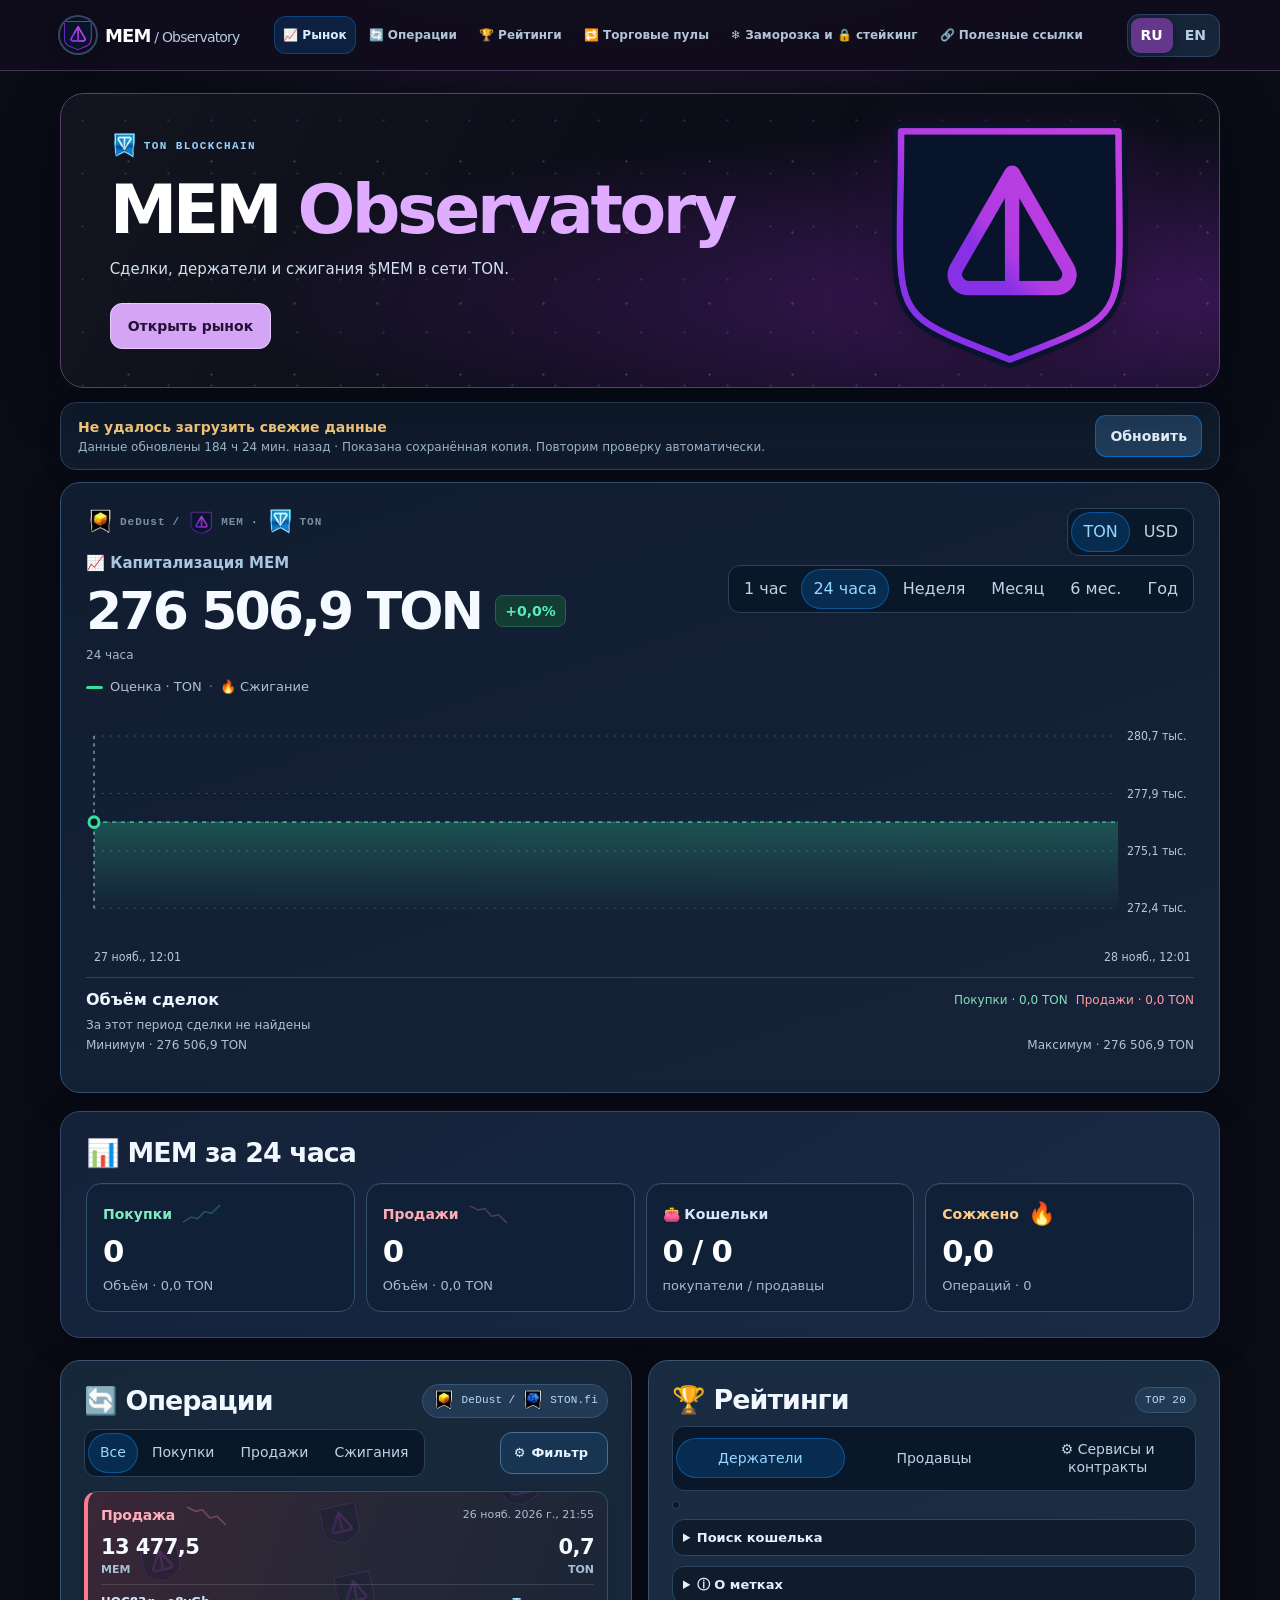
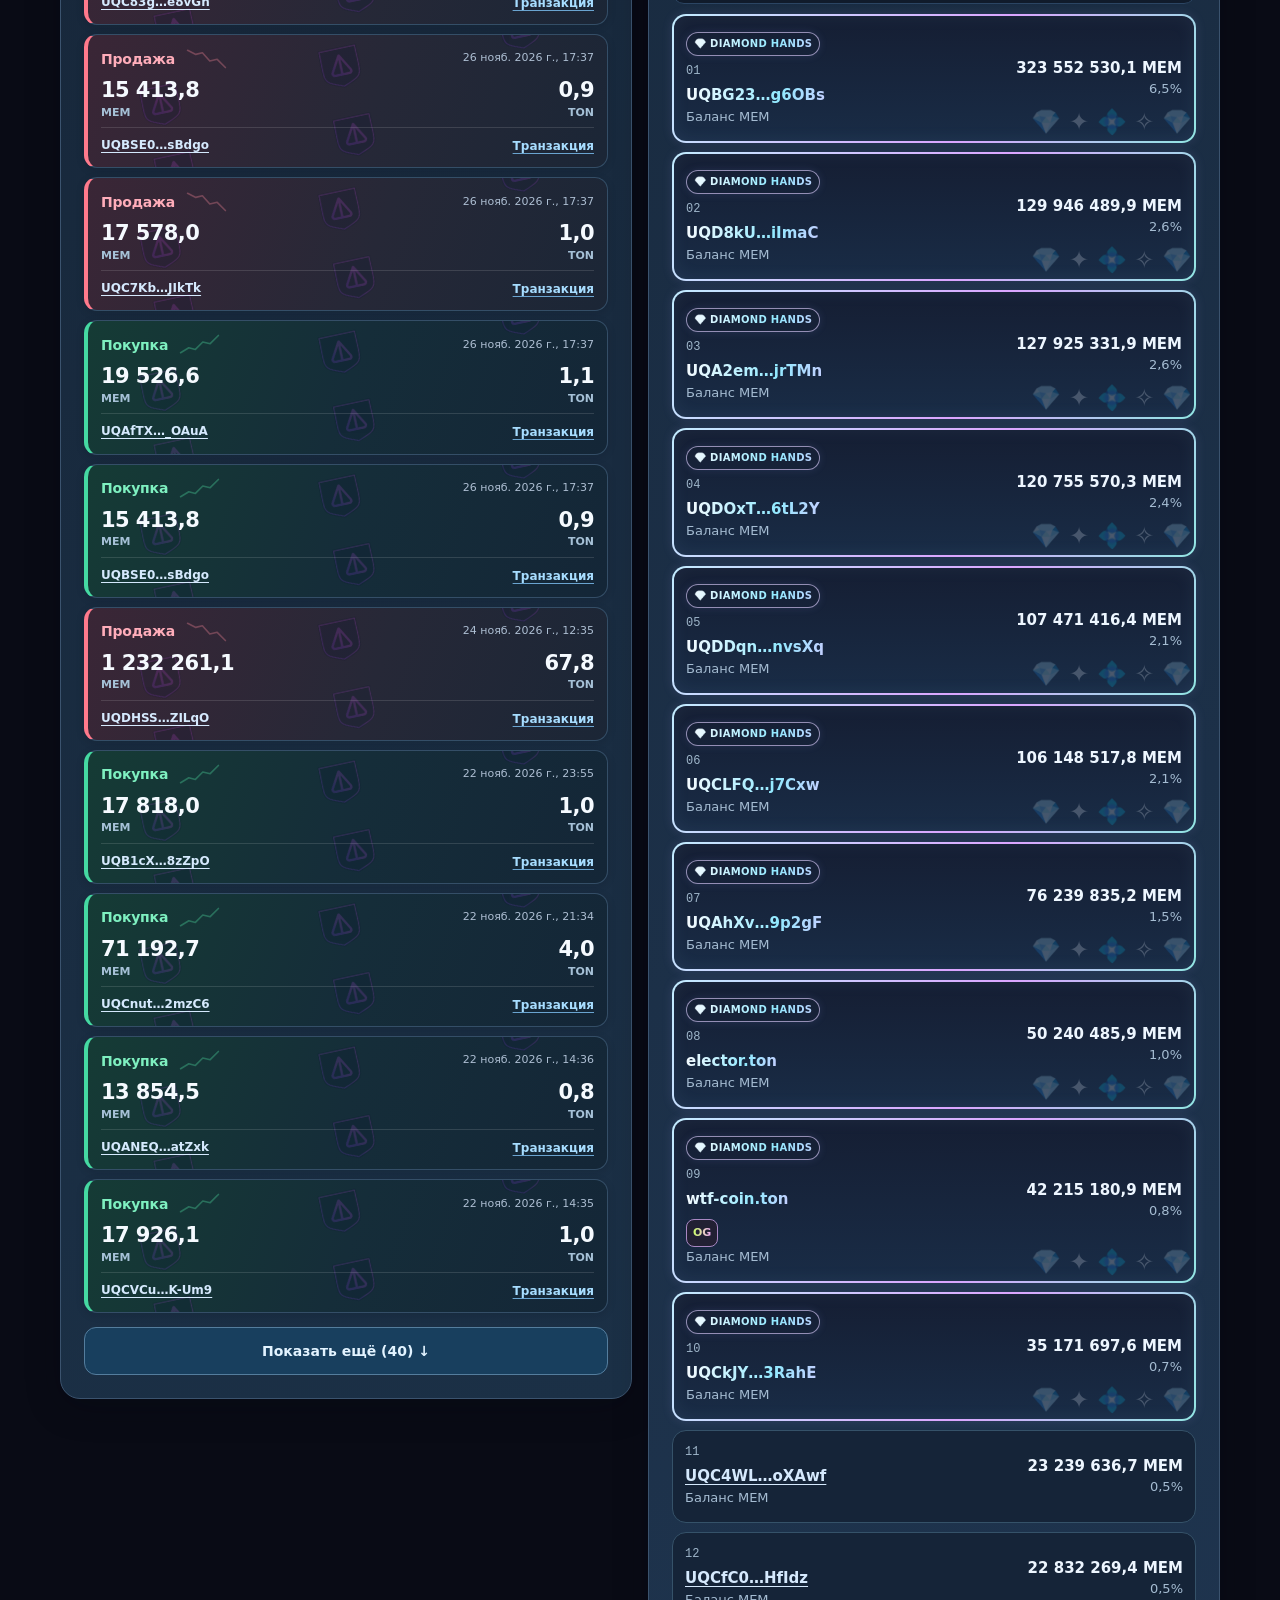
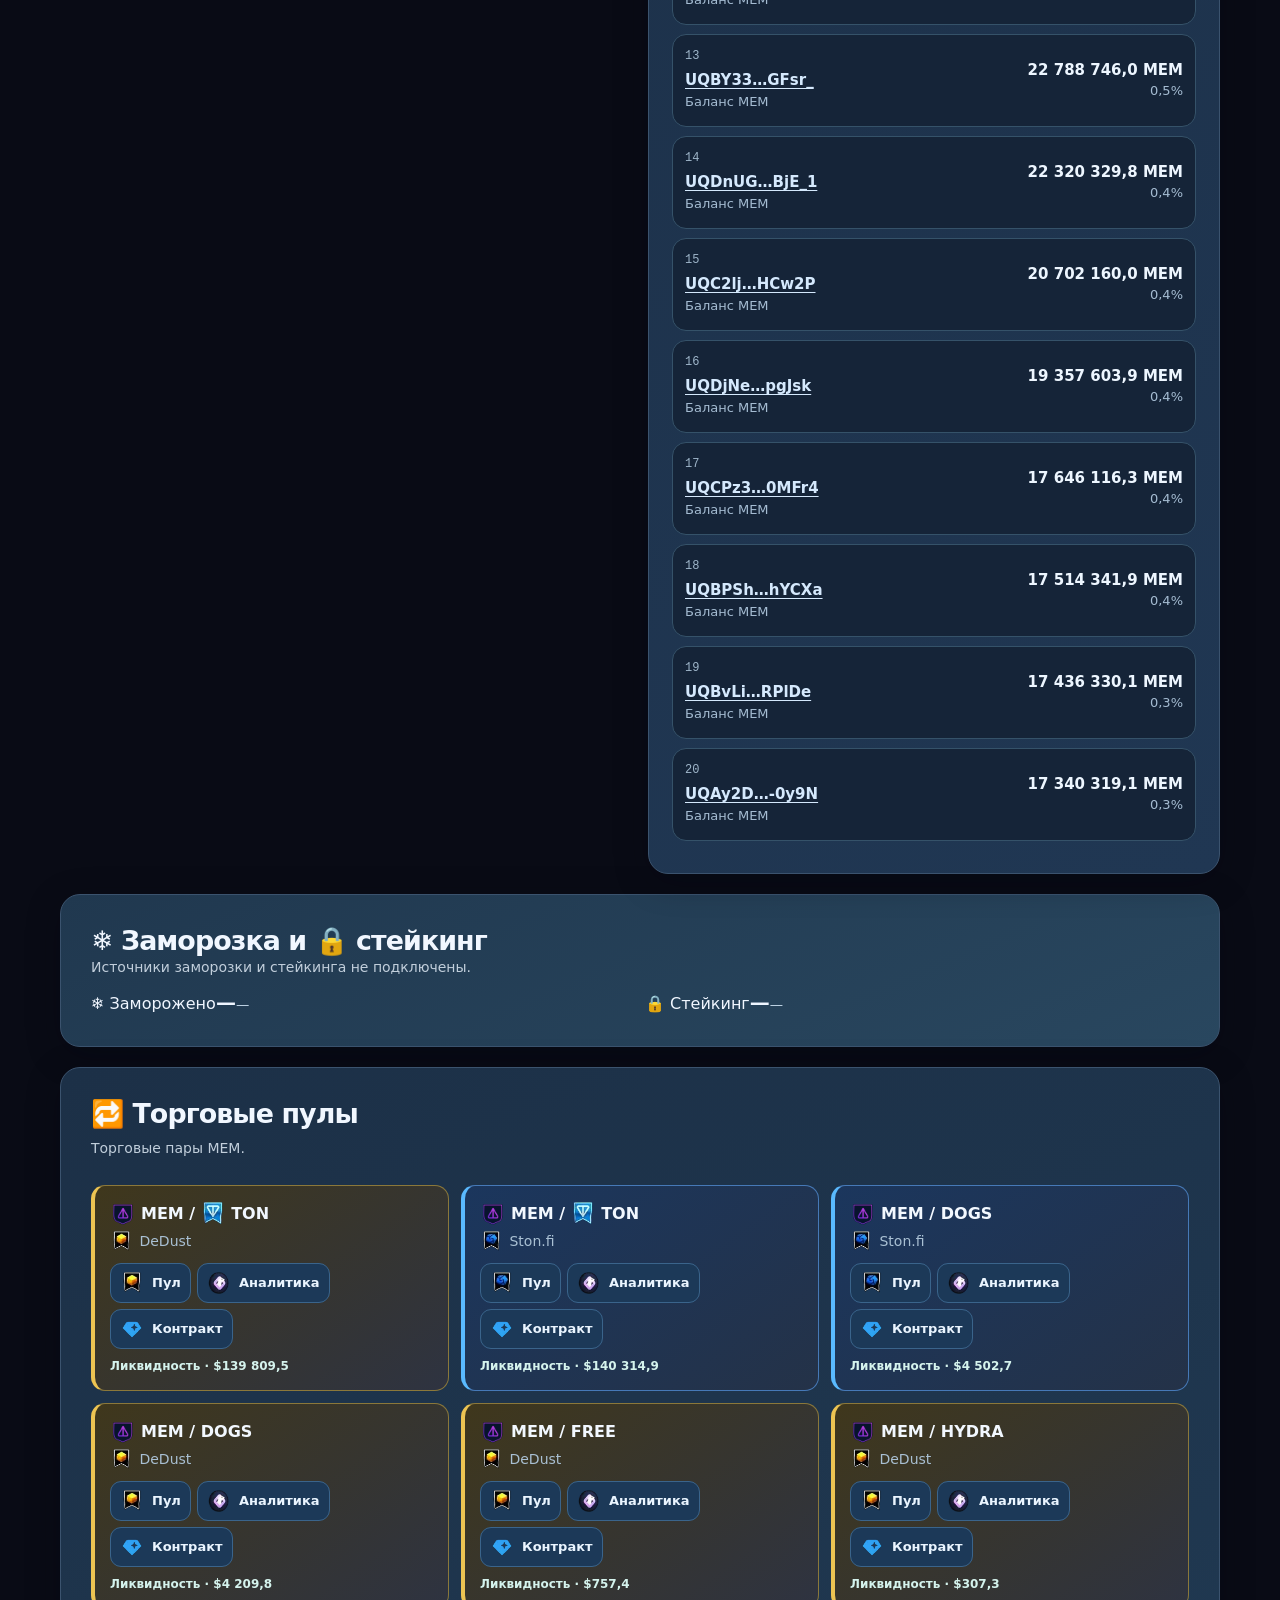
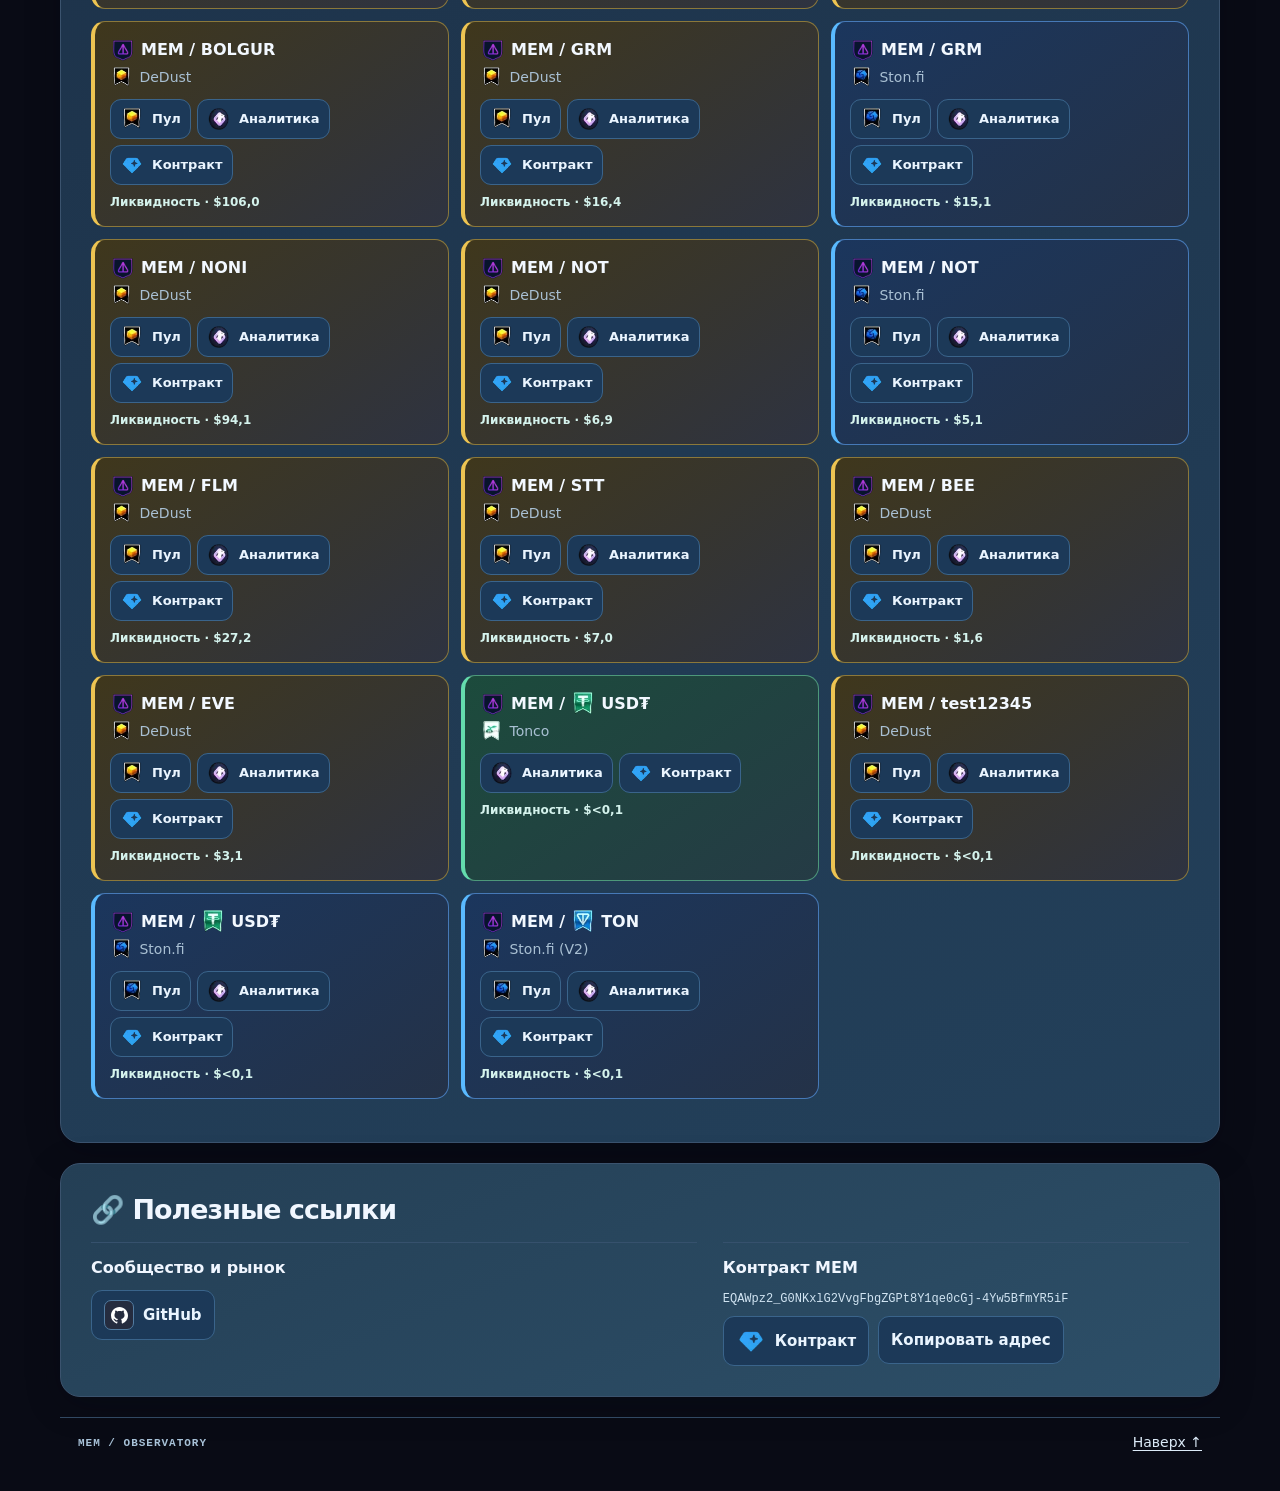
==== commit 6521ccbd: "Refresh MEM snapshot" ====
--- a/index.html
+++ b/index.html
@@ -1147,7 +1147,7 @@
 <section id="links" class="panel resources"><h2 data-t="links"></h2><div class="resourcesGrid"><article><h3 data-t="projectResources"></h3><div class="resourceList"><a href="https://github.com/Freebielife/NOT-MEME">GitHub</a></div></article><article><h3 data-t="contractLabel"></h3><p class="contract" id="contractAddress"></p><div class="resourceList"><a id="contract" data-t="exploreContract"></a><button id="copy"></button></div></article></div></section>
 <footer><span>MEM / OBSERVATORY</span><a href="#top" data-t="up"></a></footer></main>
 
-<script id="snapshot" type="application/json">{"schema":1,"token":"EQAWpz2_G0NKxlG2VvgFbgZGPt8Y1qe0cGj-4Yw5BfmYR5iF","updated":1795865578,"errors":[],"holders":{"totalSupply":"4999999899.711509236","holderCount":32418,"holders":[{"wallet":"0:779dcc815138d9500e449c5291e7f12738c23d575b5310000f6a253bd607384e","name":null,"tokenAmount":"1298782067.493292809","share":25.97564187087744},{"wallet":"0:ac85b6d93006b0634bdf1788735e40cc31dd8d70ba30c36cde7428763a71b5ae","name":null,"tokenAmount":"1273857677.823832999","share":25.477154067489725},{"wallet":"0:46db70d0951d673538e8ea62d1b33d812a92db2ae6e0297b6ec3954df78560e8","name":null,"tokenAmount":"323552530.054071146","share":6.471050730875805},{"wallet":"0:fc914b1fbf53c6e2e007932de816afcd1094d82a7e51bae6506035aa5442a222","name":null,"tokenAmount":"129946489.933120094","share":2.5989298507909524},{"wallet":"0:367a69d436198ad2967c826f473abf9bc6572a507d2ba3bdb8cf2d1b5e6923ad","name":null,"tokenAmount":"127925331.87473214","share":2.5585066888123977},{"wallet":"0:cec5340e0f975032cc78dbbe5682b737e044f61136824b9863f809286c037ab4","name":null,"tokenAmount":"120755570.297097289","share":2.4151114543835224},{"wallet":"0:c3aa775d87503224c28e345f447b590f7ca2f84c4316c7bc837e4b9a3d3327be","name":null,"tokenAmount":"107471416.441565187","share":2.1494283719438894},{"wallet":"0:8b1506b894a98227868d92a6f31ecf812146c3f5c9e5755e3b16aa8ea49f23ec","name":null,"tokenAmount":"106148517.769887858","share":2.122970397979657},{"wallet":"0:215ef2ba63aee3ad40510d14758c127e44540556c404a99d6a58d1a7d004bda7","name":null,"tokenAmount":"76239835.235495887","share":1.5247967352938303},{"wallet":"0:e10225471558a1cbb59cf73c8265cbe2aca02f804c1a893992dff468d21c15e9","name":"elector.ton","tokenAmount":"50240485.943443002","share":1.0048097390230304},{"wallet":"0:226e9d48f2c89450b42ab69039fd47cc6886d025d8bb2e0e2d69f5a18f9aae98","name":"wtf-coin.ton","tokenAmount":"42215180.871692472","share":0.8443036343686369},{"wallet":"0:a42583d1874041a7efed8e73ee61cfffeb0e2301c60126602ad14f052b78b745","name":null,"tokenAmount":"35171697.582399926","share":0.7034339657572647},{"wallet":"0:b858b23cc42513d54b9724d4bb9bea58f3d3aa583ac3025281146f1d3faf685c","name":null,"tokenAmount":"23239636.657197766","share":0.46479274246662783},{"wallet":"0:9f0b429cd64ffe6374eb6e13c799ff338677032b125cc1fa1f473d64a666c77c","name":null,"tokenAmount":"22832269.366329116","share":0.45664539648583785},{"wallet":"0:58df7da85cd18ee7999461dd568bbb5223bd58de7739ce8740b3a5ce38dcc616","name":null,"tokenAmount":"22788745.975870198","share":0.4557749286591999},{"wallet":"0:e75067e3672af761a3dc0eb417860fa580ce2bb47b083fa682d40b2a91de418c","name":null,"tokenAmount":"22320329.787126131","share":0.4464066046964115},{"wallet":"0:b69630a1534be48f04d8661cf9cd1f74e45ba2da22a3e575122e3ad6aba1c70b","name":null,"tokenAmount":"20702159.978493109","share":0.41404320787461585},{"wallet":"0:2cbb395cc49d3b21540a34f589618ceb750f589c9856cbcc8644aadecdc29f23","name":null,"tokenAmount":"20437994.055917265","share":0.40875988931712776},{"wallet":"0:e335e66884a53e73f5dddc2f3b93f5ef65d034e505ec6d098388c0347caaa980","name":null,"tokenAmount":"19357603.947064379","share":0.3871520867066673},{"wallet":"0:8fcf7a06806266f84651f3a268bb9498ddc761a335ecd78180a735f249067430","name":null,"tokenAmount":"17646116.266164872","share":0.3529223324021071},{"wallet":"0:4f4a11fe956ea335280b3f6da1e73a09205f36a1036df9ac16a4c2b92a93e160","name":null,"tokenAmount":"17514341.875011179","share":0.35028684452617137},{"wallet":"0:6f2e2315271a8f41c942a82d4cfed3bfca700ceea6cb67bc93cbcca43bea913e","name":null,"tokenAmount":"17436330.108561478","share":0.3487266091658826},{"wallet":"0:32d831f8632a079737da47296759fe0dd6b94fea1a9bd853cce25653e17a7ed3","name":null,"tokenAmount":"17340319.112180556","share":0.346806389199749},{"wallet":"0:65b3660fc92412eaff175817b72ad0273fc0aa811a553ddf203d99fa4a8aa060","name":null,"tokenAmount":"17090324.70470288","share":0.3418065009499092},{"wallet":"0:c169a69283d4c8659f43f7434da817dac33fcba021738feb5ac549736317dd7e","name":null,"tokenAmount":"17060633.279833581","share":0.34121267244061243},{"wallet":"0:e31233de936e5ee05aaa4a330237380bb827e662bb662dbe76150d5598f000ae","name":null,"tokenAmount":"16727558.545729944","share":0.3345511776249254},{"wallet":"0:dfe6babf2e6380a44c192278882a6419533381afe2952d83a572144f228d4ce3","name":null,"tokenAmount":"16297014.03698475","share":0.3259402872773069},{"wallet":"0:8431b817eb16372f875bdd8cfdba32bb6134f77f6bcf3ce6b4b43dc862356ccb","name":null,"tokenAmount":"16054532.47793615","share":0.32109065599906245},{"wallet":"0:995b9ff841be80fca1651af30e6f319b4eb5e0cd76791c9675fe47f5eb02bf3b","name":null,"tokenAmount":"15841808.284187033","share":0.316836172038745},{"wallet":"0:400ff09a15bb8f99f3a627db10a632baa5841e2e9520c529b980c9450a2001cb","name":null,"tokenAmount":"15786659.440022626","share":0.31573319513333364},{"wallet":"0:d47e109003bd53edc296a231d92cfe98cb0ae16032ea8ba2a2960023260cbe0f","name":null,"tokenAmount":"15186453.346486816","share":0.3037290730218424},{"wallet":"0:28e724198c4ef9f0f347ae9c499ad25da72e6ef6dce1f02cc37f2d6939ce7fe3","name":null,"tokenAmount":"15065044.359542691","share":0.3013008932342562},{"wallet":"0:6fd43193bd276c8068c1ab514e47bcf5c6213ee7d38fa4b727914628cf0e4063","name":null,"tokenAmount":"15016449.453329444","share":0.3003289950904972},{"wallet":"0:a8921dc3c535bd980894713332a8d40b3a1dcf258af57a6a4f8a104717b9e718","name":null,"tokenAmount":"15000000.445120058","share":0.3000000149197109},{"wallet":"0:94a86405635c6704f7ff32db4eee9c385808a37bfad67c7c9a3622929f799e7a","name":null,"tokenAmount":"14996743.514155171","share":0.29993487629910665},{"wallet":"0:a1959b8bc9f978075799e00cbe3dbab87ee1b85caf0f1a8627102f2d8dc4a5b5","name":null,"tokenAmount":"14920060.420281538","share":0.29840121439087225},{"wallet":"0:8fe0721ce71193581c8f8ecd66eaf1a419fd0e1eb086942d38bab5ea06ffd87a","name":null,"tokenAmount":"14778922.052526425","share":0.29557844697915175},{"wallet":"0:6879c114a1da00e88b03d19e868f88f4d6119680da9c1fe730cf1b98b1e1b7f6","name":null,"tokenAmount":"14775556.772990999","share":0.2955111413870933},{"wallet":"0:07d076de5d5e3188e8e3ae7e0ef681802811b7d8545e295ee3a53dd85a2c19ff","name":null,"tokenAmount":"14768137.470746901","share":0.295362755339235},{"wallet":"0:4d4ef960c2a2cbaae685430d4e41b22522c64702c1d142bd6f10776616ec8e8e","name":null,"tokenAmount":"14683450.496624172","share":0.2936690158228079},{"wallet":"0:8b3ce205a2c660766abca8109ceda57e69fedc8f468d3277324976881784228f","name":null,"tokenAmount":"14640536.821389265","share":0.29281074230089477},{"wallet":"0:6d3f124f56ab4dacd6a3e3308d31d643d3e4b275378ca7391c0f982a7ca1445d","name":null,"tokenAmount":"14583820.151993437","share":0.2916764088902261},{"wallet":"0:82fae3b58137a6077302039579a73628670b8b76a5ee2456bbc9b743eeffd0bb","name":null,"tokenAmount":"14564629.395755304","share":0.291292593757765},{"wallet":"0:334fb52a6bc8f2e0af928dafd8c77379d1e618d284c78f0698d6dff80b5733ff","name":null,"tokenAmount":"14416007.957475845","share":0.28832016493255574},{"wallet":"0:f180e398f84fae12d233191fa11b6d0a4d8129c1989b5e49d71dfe27e59e147c","name":null,"tokenAmount":"14394284.847206263","share":0.28788570271844977},{"wallet":"0:b3456a47e263c1c5e9844901a8e1421a68fe2ce0d38787b443973531bfa2371d","name":null,"tokenAmount":"14222752.381446598","share":0.28445505333444554},{"wallet":"0:1e700f2d46bed5f5398e651c87ac9bfc5b0a4648e37b25ee59b25208884e0a2c","name":null,"tokenAmount":"14162085.814493749","share":0.28324172197105196},{"wallet":"0:d8ebaacafc6f8e173c815066daaa4d310242784528057fd7872c5db95da64664","name":null,"tokenAmount":"14035831.187066514","share":0.2807166293718597},{"wallet":"0:50d3a318a0522ca142481c7bd6fab3822e5f004a12ba41e2d019ec90bac109d8","name":null,"tokenAmount":"13718108.454682001","share":0.2743621745967137},{"wallet":"0:31d044c73fa40684bdd81154a91d530e72be19d9a02dca55ec9bf371687fbf62","name":null,"tokenAmount":"13680978.008417781","share":0.2736195656565343},{"wallet":"0:e95224d232751c8e3baa31e18fd5db8948c3a57e9fe1faf130765a390326e613","name":null,"tokenAmount":"13592534.419966586","share":0.27185069385203087},{"wallet":"0:d955ee9f3bf1af9f11f285dd7086ed6696b78b4ba4667954a879ddf3b8b4286e","name":null,"tokenAmount":"13456362.447350932","share":0.2691272543450919},{"wallet":"0:769da1fc7d028de26c9fed235e0ae920b2e793bd9cd0aad2c067e76fecd3da34","name":null,"tokenAmount":"13321421.274394976","share":0.2664284308318406},{"wallet":"0:a02d6cc5e1fbc802ed5c75022a6f95e4d4cebecbebe48df77de582b43bdfbe21","name":null,"tokenAmount":"13264223.319813209","share":0.26528447171726005},{"wallet":"0:7fc09742557454e30c76f5dee07902dc8f031676ad4ef7564089a7db1cf37649","name":null,"tokenAmount":"13064850.835716806","share":0.2612970219553529},{"wallet":"0:c6dd3cc2ee5873330ce1a9f6444c47f661bcd7ff4532586d1be40766342237b7","name":null,"tokenAmount":"13025867.607294018","share":0.26051735737125886},{"wallet":"0:49baa5e69eaa3f92625ee253765efb303c25130ba5736755f5b607a71d76218d","name":null,"tokenAmount":"12950643.012045665","share":0.2590128654361152},{"wallet":"0:d3457339cd887f2e2993dbbb86c3d8ec5c8ba509bfc8ebb5f003f6add9ae43ba","name":null,"tokenAmount":"12778529.794971546","share":0.2555706010255889},{"wallet":"0:433cd3135717ea3ff24e5424ccc85d6305c291d70ea375bca95ee095191949c7","name":"memeholder.ton","tokenAmount":"12641720.121619719","share":0.2528344075036706},{"wallet":"0:a5688f43e966c245f8af8e493b0161cee4a864fc8f554e88ddbe4561215748c8","name":null,"tokenAmount":"12437272.911795643","share":0.24874546322517427},{"wallet":"0:1ef567639cc56d5c43f6ad594caa41f2b2f1627072816216b707438d061ad6a7","name":null,"tokenAmount":"12424849.409569635","share":0.2484969931756704},{"wallet":"0:62b74f2eae3216a8725436c85eb6d32833cfb2e587075ce5e145c16f51a17dc5","name":null,"tokenAmount":"12405741.926812718","share":0.248114843512867},{"wallet":"0:dfed33921c9238bfed21fed628ec3c95dcfe5bfd24637998eb84ad0d2e58179c","name":null,"tokenAmount":"12232983.02107259","share":0.24465966532876152},{"wallet":"0:307dddc90c693458a30669101126a43f7cddd8853b2775e609ca21ff85257345","name":null,"tokenAmount":"12228781.174831633","share":0.2445756284022568},{"wallet":"0:725385eefe0f171a9921091f9d1ddadcc0e2d8f395805933d8d26954e0ee7640","name":null,"tokenAmount":"11887644.017227632","share":0.23775288511332823},{"wallet":"0:82ea63f610482c74ffff1f34dacef62116a50c4e708259ebd011e560f63bfe44","name":null,"tokenAmount":"11886995.473879428","share":0.237739914246104},{"wallet":"0:4a6aaf683c8a646be7752e7146796c0fa99eabc41669b9cf8c66afd14aaeb734","name":null,"tokenAmount":"11848278.236560773","share":0.23696556948419933},{"wallet":"0:7c2cf51aca308f92904929e2a229804416632c31998c05efdf34d78e18f50c4a","name":null,"tokenAmount":"11826560.029039802","share":0.23653120532506755},{"wallet":"0:8c70b1a801e5d24d117b1900fbbe14db98d3bbe64a5dce527d5d1f6694bf5d72","name":null,"tokenAmount":"11792116.675761553","share":0.23584233824568548},{"wallet":"0:b9e1cdf566cbd044e8a00e48d6b4ac5b115e9e71c3de6631c1fec71352155874","name":null,"tokenAmount":"11391596.512905149","share":0.22783193482788716},{"wallet":"0:288830290ec7de0436d20a81c888aa8b5b1ce785e12cf408560c795c6343a83e","name":null,"tokenAmount":"11359201.370614349","share":0.22718403196907572},{"wallet":"0:a0d10c04cc5ab326c731e7481f6fe4ad5cb0b88bd7ad78c568b6fef9ef964d8d","name":null,"tokenAmount":"11356560.169489594","share":0.22713120794552108},{"wallet":"0:8ad2bcc6cffec2bbcd240b4ffbd094e6fdd92d7344d22aa4e137fef2ba2985ad","name":"donflo.ton","tokenAmount":"11091505.817956865","share":0.2218301208085389},{"wallet":"0:eb1ec773626f2129454a3dfa5b7aa0717ebade302170920c5c268f4eee0d43a1","name":null,"tokenAmount":"10983756.589727641","share":0.2196751362007304},{"wallet":"0:14c0aa47fcc750b9f362cf5d1fe7c346a505e105fb6462c769b0f359550630ef","name":null,"tokenAmount":"10925248.500745807","share":0.21850497439762295},{"wallet":"0:2c2f8d1f96fea64fc3ad500c2df103f7996e16434cfe8084e3c6fa66bc679638","name":null,"tokenAmount":"10730052.741116773","share":0.2146010591267387},{"wallet":"0:8e501f8558d7a136f0078be6a6c8d2e6e21ff01469593ebd42fd0637987c8c2f","name":null,"tokenAmount":"10718150.519067512","share":0.21436301468097888},{"wallet":"0:ae9c1cdc3ec7bb0211bfd3f7e4940319eaa246d9d71c9702f3acba411ed2ace3","name":null,"tokenAmount":"9708460.861435702","share":0.19416922112330168},{"wallet":"0:c72d66ad5eaea30685cca23bca5e118fd8710d513548792c058bd3fa9c2cd399","name":null,"tokenAmount":"8966041.041281373","share":0.17932082442239042},{"wallet":"0:f99b14600ae44d2f12b178e8c6eabd78892ae82c5e45b6898f9deb7eb203f9c4","name":null,"tokenAmount":"7940377.692309704","share":0.15880755703150812},{"wallet":"0:299803b70f5af0ec6c5768931e1dfc0997f395aa9e9e4042245c7e12f4d7ef41","name":null,"tokenAmount":"7761304.569921385","share":0.15522609451190586},{"wallet":"0:bd08c7ffafa35d94bd980ae0256e2efa16a045594447b418e52e48996ac364a3","name":null,"tokenAmount":"7033217.499999999","share":0.1406643528214031},{"wallet":"0:428827ec8680834de10f1adf0d7614fb98011f8945f14242583882da785cabdf","name":null,"tokenAmount":"7022534.612556458","share":0.1404506950682468},{"wallet":"0:5c921479c6f2b99bb690f56fe82d0af49280895f63093c0a12061fb30ece2712","name":null,"tokenAmount":"6880456.63867474","share":0.1376091355336173},{"wallet":"0:28393359351ba8cdaa6c4b3f16cc27b706a46ecef7a45733a478036e0c04e864","name":null,"tokenAmount":"6828156.521313028","share":0.13656313316540267},{"wallet":"0:575ce02e7662a1819f651ee8ec3bcd8eb7825da55dd7a2a0175f9128485ab6f9","name":null,"tokenAmount":"6318960.169050681","share":0.12637920591588958},{"wallet":"0:a1bc75e1ba350e82cc61f37b2ab7618e130dd32dfec0b642b4ec44b565c1f802","name":null,"tokenAmount":"6226554.351643606","share":0.12453108953067912},{"wallet":"0:df8c74422e6a82fe7d8326a88f26e1fbe014816b2444b3d1407f0246135915ff","name":null,"tokenAmount":"6205587.499999999","share":0.12411175248939604},{"wallet":"0:8b81749c9cac962b0d885c4f750d732dae0b2c294fe06ba1057f3ccb7602d035","name":null,"tokenAmount":"5701690.179572796","share":0.11403380587871158},{"wallet":"0:699b93c25c234baf4e4ec60ececcd90092511cd4fbc5a8b9a681c9a29372ae66","name":null,"tokenAmount":"5375038.140567085","share":0.1075007649675596},{"wallet":"0:c4900a6f1a87a9718a22bebf7cc362a0879830629cd591036d1483f21c0139e0","name":null,"tokenAmount":"5319074.999999999","share":0.10638150213376804},{"wallet":"0:6e9092d50e167b95d85dce648f06007cd33d3894b0b2f6864f459f561317d75f","name":null,"tokenAmount":"5308582.716187965","share":0.10617165645331834},{"wallet":"0:4c5d8afe8748ebb03cf4e04a9987b6caa6b545ad0fe2ace2a065d713207fbc1d","name":null,"tokenAmount":"5002055.878123515","share":0.10004111956906488},{"wallet":"0:e6f9b8096c267b369fff61bf7a16dee0c8f03f3c3802a475bfedb9c7497ad524","name":"hereweare.ton","tokenAmount":"4500050","share":0.09000100180521292},{"wallet":"0:290a00b270363898247519981e001ddc43937932956ee09835027842ae8bd316","name":null,"tokenAmount":"4069047.822389842","share":0.08138095808011153},{"wallet":"0:b355f3d8f6f2a175a71cbf161d3e813239c3ad921997075e1d04ead8f65d9675","name":null,"tokenAmount":"3704782.402796146","share":0.07409564954211109},{"wallet":"0:4166fb7a4df99fbee27d417c31e597b7dfdfdd812c7435d63b83a77f2a18c65f","name":null,"tokenAmount":"3627377.981343402","share":0.07254756108200512},{"wallet":"0:f224ec815b4e0eacb75c957a3b17528cced04063339e0ca4b32e28149d068390","name":null,"tokenAmount":"3380714.193774576","share":0.06761428523167845},{"wallet":"0:53b70a1b8b96c6013b9513989feef1e1dd8a32806c8c95c31c779d68d7b64e2a","name":null,"tokenAmount":"3267307.236852216","share":0.0653461460477376},{"wallet":"0:48c6602be8d252efad3406e158a26f586da9f1f3a911f415b4448d074b7aa249","name":null,"tokenAmount":"3079325.097316098","share":0.061586503181605454}],"asOf":1795865464},"serviceRegistry":{"asOf":1795807862,"source":"https://github.com/tonkeeper/ton-assets/blob/main/accounts.json","sha256":"4286bd47e11399901a7d713c9e98a5dba17300d76fe272f4f5d46110a84f4e2e","entries":{"0:ad8afecfacc248996885d8be6824280f9f3a7e54c2f6080b7971b9f556c280c4":"Crypto Bot","0:dddcd3cdad60af4c0d69389f567ad51d0c263fa4968d655ab424c69aadaf9322":"Wallet Bot 1","0:436a76c2794a88e3fbfec6b9c0374fc8db046f10868b835420d9937973a665d4":"Wallet Bot 2","0:6e814e6450e8c578067bb656298fb4d01397dd15018d7f34dc369eaba4c2111c":"Wallet Bot 3","0:5f00decb7da51881764dc3959cec60609045f6ca1b89e646bde49d492705d77f":"OKX 1","0:f15db2c62cd86aff0860d39c491fc73a31395fafeb5945e644498562260c782e":"OKX 2","0:e7e86da08742ed933434ffeb8f08a63c7e100ee842e25f599a9cbf0891574a6c":"OKX 3","0:0338def34b84c6ee9134a04ab1601450be446340a37ae259de57cb37bdb590cd":"OKX 4","0:a30a49ec725e9f57244b66af4c2da7ab76004b4fce80d3a34b1cd0c37762abce":"OKX 5","0:24da1e7b8da901e5b3dd0f98c397feb6e5a5ea483195a8b6bd0682cf2c5327ae":"OKX 6","0:7f2e84c723d8b6b6b1aacf810c8c26ab23c22022b464b87104b2d3065b0ea70b":"OKX 7","0:854ec4521efd52ad43bcf1988e4c44ebdf9a26ad18fa51abfdb685fc3b348a5c":"OKX 8","0:f9bdc0de461c1a2e002fada9550bbb095c8f9f73668d70c517a9cc7e050f8e5a":"OKX 9","0:9b9b739de2527ae72d21083f5198d710c7288453b4733e57ecadb2e189ac829c":"OKX 10","0:b31535e934db05bbc220267467903c8108bdabcbc2a06588838b726ddf589ef0":"FTX","0:57eb74407604a19f7e04005315ef70aeb7b675e6551977586756f6baf12125ee":"MEXC 1","0:1c7bd690f4f93de8b93db5790129dab65926c6e1fc9b57380089db5529516630":"MEXC 2","0:d887d0e2d1c4fc4126e71c970d33ab1896940000eae703bb1ab6cecc830777e3":"MEXC 3","0:7994848c1fcbcbc57a6a5a987b66eb424b8b54e10759b6b514a66b600c2b0eef":"EXMO","0:8d195793baad9a08c46dc353aebe999341dabd07721b9725f19e18abc3d10d92":"EXMO Cold Storage 1","0:26ab8ae763a3a7c3067d882b7b01cd5d37254cb8768f57b6a47c00028effc7b8":"EXMO Cold Storage 2","0:0130c77346e9ed82df677d107ad6a775c11f9c18f6a05c0dd17906b355850dad":"EXMO Deposit","0:342a359e38357c083968129fddddf049ef5c47315bfbef27505a356bf9f02d65":"CoinEx","0:555f3053e257130374bb831ae0e219e5e5f9ec0ca8f8a0d133369d3d690c64c2":"Huobi Deposit","0:85af78e8d035e920117cda654615cdf371d464480b629e110d3c5310d85ab362":"Huobi","0:80d4123841167ca989ac912443cc99a4b9c1a87584536427ff6fd85c92395ae9":"Kucoin 1","0:b37e57033db21d10b950e6143b658c10c3bf425bd193025960aef7f22dbcf4fc":"Kucoin 2","0:07ce60b7e5f255a88c3707f3fbc79e2cf924ed6b4b7d09c6324f0ba2338a48fa":"Kucoin 3","0:a14b1f452385b2bb984ad2c4441e1d23cae071fdfc096dfba53ebba3b6ff1d10":"lbank.info","0:75726a716f747e60b0371cb0d5d35471e8e1e931003fecc3a0961a8bd82c09c7":"xRocket Bot Cold Storage (Old)","0:c1dc654b598ab84cda4f12372efed8907cedf0901865a58649087373e01b1c24":"xRocket Bot (Old)","0:45614fee399c43d77bb597558791831bc0ee31754cbb2b5b1fbf5a3488ed9940":"xRocket Bot Cold Storage","0:011a8f0a0b36b779af033473274966666d1cd6fb4e77df679375fbd6f970d012":"xRocket Bot","0:c3f1da8ecda8f8cd42bace224ea3f1b6971eaa7f54c492d4d190527b4f573f7c":"Bybit 1","0:4a1f3ebcc66bdcefa90245bdf541a50ada1c688a487534b1587abffd93038834":"Bybit 2","0:cd525c15904d7b4027eae08b318624260f371ce8c9f4fcca0cdb7b583854107c":"Bybit 3","0:ae62a192da96e266161a702cc9f6de91c0c3441f17ceba51bc442dfb2031a30a":"Bybit 4","0:e3ce05c4da977132c24a3b102da8b5fbf2ea9173337b49de346e4a4b057f7579":"Bybit 5","0:e33ef85d174eb457c072d1ee10215b69ab9b64192f7421302ab1c8e26b7ad4bd":"Bybit 6","0:7f97f36dda3f7dedc9e12f8c09c4f89e7fbc17527ab3f67de4c3b155297a56e4":"Bybit 7","0:7d133d4e425c8e00de015513a44e66e6d163b21e71720aec7579965e5de28c55":"Bybit 8","0:f2dc1860686cd658987e2bed8216532d8c004460dadea907cc7d4ad7236c496b":"Bybit 9","0:4a1c20bc9a6f9294f75f1c87a7f383a8b73a483a2e6dcb3630ddbe78b3ccad00":"Bybit 10","0:008bb088e81e38d583826901093567027cc1575ec744ac354fa4eeec302d166d":"bit.com","0:1882478daef1b7ed200cbbdc201bd4ed0b24c2e5f1a4c7c15aeb7e3b1a759193":"Coinone Deposit","0:a4d2072b1edc1355fc7fbee0095beec7889a2d3cfaa9edcf2ce9e128631abbd6":"Coinone Withdrawal","0:f3f4ed0913ab555d023745058f1a6c55a49d4876593cb9bdab1f780a99b185bc":"Paribu","0:f9873509de5a2f97f7b2805f5f7aafab447f43c91e751cc8efabc6d2ea09d78a":"BingX","0:b496b8f73b469ff06a2d89e62c4d70a103fc228c821537b49dff092060bc281f":"Gate.io","0:60ff0b28e2b3839bef250a81be9f2e78a6265b980ec5d24df4e44bbff2c3fb25":"TIDEX","0:23eef28b6da5a368d6c0b8028fd5ed47c26758676bc9db1b5653caaadc969f91":"CWallet","0:00ffafa9fb3d4f837824436d19953c792be6632af73a9b82c4dc69ca07195087":"Matrixport","0:b58c73481f25a280f9705ab3424be850614d823256263ecfa049fa9fb917720d":"QMall","0:00b402b789e5626e1c61b50c5dbe2024426e92f16c0c2fb735396df96046b5fa":"BIT","0:2c54797319837b4c6d014fc991c1a8d4294dfd4d6cec4937e370f1f27db0423f":"Bitforex","0:6a5a76a1538cf9596590ec3708470649c342624bf92e63a6a7a15254ededa904":"Bitfinex","0:59b065c5d66261a5317660e96eee476aa6a11b749bdcbe8c0d1f3dbf24200d1c":"OMPFinex","0:3cd5ad54b190a71caab984b0f210e3742c7f2147b7e9073377d7c6b470017362":"Bitrue","0:6c53cd87cc0d33486db42c1c7fc03dfaeb2f7b815afc368ab1aee567edda3f72":"Coinspot","0:9a582c23266b8ea47eb71118a3c040d42b230b2266fecffe2d3cd390c0922c35":"BigOne","0:dd528505af15c6e5206bdd8f6c9a3b541f80ca98ae8a5066ab3ff8de1ff5e678":"Farhad Exchange","0:2b6f3cda567c385f0645486f3c665a451f56b2969d1be57d86eb77c6077a81d1":"BitTime","0:cdf7f0d7c09036f064272e3c429ed570be49ef29eb3a735b64bbc17915073732":"Bitget","0:e9c0a24ffaa6aa4f228890e71ae9550bfc53a6c57e643bc31c240e18727ac1ce":"Bitget2","0:336502faf83ef5b532d315ba71450b661c90e83fce64d8bc1fd2bf642f3555d9":"Bitget3","0:b308c7f9b4f596f6250175885972549871b05c70ed3619fd5a939401eea972e4":"Bitget4","0:e2d1df206b372db1f3b890e60d185b67aa0c9f1b6b6ff60a05091c8c01b40ac4":"Bitget5","0:7a0dc94da9f48b968dfb87be38d4fab7286288db7a04d3081feee177376d9089":"Bitget6","0:8785ef5ebb0fd24c6911d10f43c00961e9748fa54297a1ac517e3c5fe76bb0be":"Bitget7","0:213b6804c2082135a4a803da8e3b30cfed51aee9af2ad2100334b7f4711d3bcc":"Bitget8","0:573dfe99490a041703e977e4724135c5b8bea0bea67839612247451ca9d5c4cb":"Bitget9","0:de2519a527de7e1d4c1028bdb74e022b28a6e370e4fec3fc27d8d971308f99bb":"Bitget10","0:06476e580e250d0abec5c365a711833483c581d57b908be37d56bdb0e338c312":"Bitget11","0:c9959a997e1d4e4383d8db37b86d2101ce78dcf1f1b3904d9888fe572ef0efd4":"Bitget12","0:c07e51e5b694937758f45f4003071c84f4c4a68bdb168a22c3d6c8b89cd6186f":"Bitget13","0:1797a5c4c50a2b312ce9927ff6f12efd3b0b58ff311445118c2d2e64312b5d79":"Bitget14","0:6083005b354ab1c4785aa8ce8293ee5c9c182e9248f27e9c9074f35c16342083":"Bitget15","0:f99b14600ae44d2f12b178e8c6eabd78892ae82c5e45b6898f9deb7eb203f9c4":"Binance","0:8e91b50381c36dd42accdb51f5cb5d96848568b4924f8079b1a5ae7e10f43eda":"Binance Hot Wallet","0:ca1d9edeef40b3a9dbd9082f3767859547c3ce0bf641d09d58e33a3cf06fb309":"Binance Hot Wallet","0:a2faca7adfebd5c5970108d1f79065cef32b0c143fb13489066b684cdd7ee95c":"BitMart","0:5d5a830e48214791f4ab5352900c624d3bff3c5efd630196b180158eb789990f":"Nobitex","0:cad898b200a0934ee416c2039bbf3f5d7f1a323172875b3c19d378a6f540f7b1":"Nobitex","0:4532d5bcdfb05d3275cbf255bc91c3635cd48d63b719441581c5542a4750fdf5":"Nobitex","0:a32d52ced80a23fe4fe90ba94593ef686de03f9fbdaa069e642826a95234b982":"Nobitex","0:fac8ffcb6f89572a1232d59e91c65909ae408663fd2ceaecd35f35b5e9d670f4":"Bitpin1","0:c14ce5d772539be26fde315a505a1e0514104e76eef776f0b845e57df0557ddb":"Bitpin2","0:dd36441bf4aa8a6a6ecfd763efde1eb82dd86bdcfb1456b45ff4b73f87657184":"Bitpin3","0:402f5d4f4f8bea7b0bd511b9d3771834c1a22bbbbc8a326035eb07aa24f5c9f9":"Crypto.com","0:ca6e8f2a3dfc875b8673d8677f3818c4b8c02d1aa481a86a0c61bd09f8269f1d":"Foxbit","0:60def37fb0e6f41b18a73c2496d96b25442344864ca0ed97189a6f37e2439c56":"Richamster","0:97ad93444915089e812238ff10abe9066d0b03ea3dba2a8630fb9c9f88aa455c":"Wallet in Telegram","0:1f5806c73d03bbc96eb7eebf16067f1f2e8e270cfa16d57001aa9eaf7456f008":"Wallet in Telegram","0:1b44ec553616b0e4551037038834bdf0bdaa1f0440e10f3331d9841585612a68":"Wallet in Telegram","0:cf06c94efdae26faaa1d85092fc4daee78eba09e69c36dac051c1d8ffde35f40":"Wallet in Telegram","0:91887059ba56a03790b0696d7a402ac0691dff62fcd398e813f97d3b2736fa58":"Wallet in Telegram","0:6db0f022632b6269f0d4dbf8ea60a8448bbc2bcfc6812e31af8cc6405c268af7":"Wallet in Telegram","0:dd6ff02c59634745529b99a8d5beeea9f6c38a9188e6a7e96a424e3820c8ac0a":"Wallet in Telegram","0:023895aef955024920a291c6f3715e291df1b3dd254eafa8b09e21a2d58d5897":"Wallet in Telegram","0:f5066318091a8cfb530ec732104ce38f7783d92a6679ffcc0ce0960b0e94c7d0":"Wallet in Telegram","0:0c5684355f5410a923fb7dd59314905dc7ff157b28c9130671c7a4f17007e898":"Wallet in Telegram","0:23fe558cdf44249381aef36472e64a5072a24ba97fb61b2f5791da6013aec92d":"Wallet in Telegram","0:b7be71ac1b40e436db36721d9c20e82d44e78fc1e86a8ad15e00b1cc16831dcf":"Wallet in Telegram","0:55b7223f04dd1f2e1b3f28e4ad628fe6cab60004f280fb0a58cd27fc590b2eac":"Wallet in Telegram","0:659dbf460831a72795c4a9a9872fb4a3e7fd302783068dae53e8f2a5c150084a":"Flipster Deposit","0:d0a6eb95408e95ce97b0ca597fc523ff4809523635e8f519e00fdcbdf42f0c54":"Flipster Withdrawal","0:ec85cfc7fd1009362e421b5a0141f510d6540107ab73e7829fda1ef9e97a75e3":"CryptoBot","0:817438e5b0e6eb113ab74d73fc95f7ec19247dbe6ee27a42c3d0164d614c3ca1":"Ourbit","0:66a1e72196d64d6faf48fa4b2ea861f67b0484d2d14a59caf701d8c286ce44e5":"OKX 11","0:419712bc541c4489d6f1c38a105722d293b8847fd54f2717ad69142911b8be5c":"Bitfinex 2","0:6c25b5f2fe5ef1a6a1978f611f61a50883fd50a0822b19176445fca931823263":"OKX 12","0:14de4b02647941779108b7b99be85596260ccde813351000055d744dd8aba04c":"CoinEx"}},"identity":{"byWallet":{"0:f99b14600ae44d2f12b178e8c6eabd78892ae82c5e45b6898f9deb7eb203f9c4":{"role":"Binance","checked":1795840261,"domain":null,"linkedDigits":[],"activated":1702996517,"roleRegistry":true,"roleSource":"https://github.com/tonkeeper/ton-assets/blob/main/accounts.json","roleChecked":1795807862},"0:779dcc815138d9500e449c5291e7f12738c23d575b5310000f6a253bd607384e":{"checked":1795831271,"domain":null,"linkedDigits":[],"role":"unclassified_contract","activated":null},"0:ac85b6d93006b0634bdf1788735e40cc31dd8d70ba30c36cde7428763a71b5ae":{"checked":1795831271,"domain":null,"linkedDigits":[],"role":"DeDust Vault","activated":null},"0:46db70d0951d673538e8ea62d1b33d812a92db2ae6e0297b6ec3954df78560e8":{"checked":1795831271,"domain":null,"linkedDigits":[],"role":null,"activated":1740069259},"0:fc914b1fbf53c6e2e007932de816afcd1094d82a7e51bae6506035aa5442a222":{"checked":1795834869,"domain":null,"linkedDigits":[],"role":null,"activated":1717745958},"0:367a69d436198ad2967c826f473abf9bc6572a507d2ba3bdb8cf2d1b5e6923ad":{"checked":1795834869,"domain":null,"linkedDigits":[],"role":null,"activated":1716975985},"0:2a2e4e85a6d6af9bacf2b69fe40940e349bc1332c7b4e3e5365360445ece9450":{"checked":1795842062,"domain":null,"linkedDigits":[],"role":null,"activated":1727415950},"0:682d2d5a4aa1e4f83b2cf9f72a71796793f17cb37f2b3fb7227e859d4a404560":{"checked":1795847462,"domain":null,"linkedDigits":[],"role":null,"activated":1793031321},"0:94ed7a1a8ad230b27778b94c3b381063e663c245c1da8fe94b7e5f82fecbadc4":{"checked":1795845661,"domain":null,"linkedDigits":[],"role":null,"activated":1726597132},"0:5303ddc060b42b04df73329f8dc53e82cd9b81e3e0befc5bf167f2483e5d169d":{"checked":1795847462,"domain":null,"linkedDigits":[],"role":null,"activated":1722892800},"0:ffb4184a7e5fd75aa005cb859cba83af657e4c528a50e0144c49abce0fa201c2":{"checked":1795840261,"domain":null,"linkedDigits":[],"role":null,"activated":1794841852},"0:ae139789aa765d4016d0b298de6c361665bb3e67f368e584215e6bb3a5f332ed":{"checked":1795842062,"domain":null,"linkedDigits":[],"role":null,"activated":1778504938},"0:7020445d9f3ff05fb9bec68ab6cabf9bf1fcca4bb6057fe61ff7df00c5f84101":{"checked":1795842062,"domain":null,"linkedDigits":[],"role":null,"activated":1707289641},"0:183ab59c3faf10f643904344a2fdefb6c804550ffc07f8a7f19f901752885ff2":{"checked":1795845661,"domain":null,"linkedDigits":[],"role":null,"activated":1782930546},"0:7899990fa792e4220ebcdb3b45b3b0cd3678972056b611d69b28c2dc272f1f43":{"checked":1795847462,"domain":null,"linkedDigits":[],"role":null,"activated":1751409422},"0:f9fb97d94fba3e0e88ac5476811df6c3beab5dc9aa8fb3e742daeb9ca757a910":{"checked":1795838462,"domain":"worldgoldcouncil.ton","linkedDigits":[],"role":null,"activated":1723706230},"0:3915f3f15b4213e6362a81c71488ce04667096be3b2caa95cb442021aa08e596":{"checked":1795849264,"domain":null,"linkedDigits":[],"role":null,"activated":1718384338},"0:43aae6b42691fb448beafdb9b0499aac5d7658855148f5d20a66ef4b91412c8b":{"checked":1795851066,"domain":null,"linkedDigits":[],"role":null,"activated":1710432418},"0:7a7e48baca3d532cb4cfdddaf974db2e11e1b9002e7aafd821828d9b191ea78b":{"checked":1795849264,"domain":null,"linkedDigits":[],"role":null,"activated":1723658078},"0:052dc9f601b3c8814585e7238f0faeedb1b802b666c36754a597df50e69d30de":{"checked":1795854662,"domain":null,"linkedDigits":[],"role":null,"activated":1778815736},"0:3acdcd6e39fb0010b0de8c82491574d20fb15695208628ea3835e75cc596086d":{"checked":1795851066,"domain":null,"linkedDigits":[],"role":null,"activated":1728516462},"0:74cc5e5ee5d7822c7815fe66f0f75808aac8b21ed7c9d482c41ca2faad913b84":{"checked":1795851066,"domain":null,"linkedDigits":[],"role":null,"activated":1705419336},"0:a2626c8a42ed1b9417732bc7a38c35e4f2fba2a0f9ee8f513640f1c0c147f6e3":{"checked":1795851066,"domain":null,"linkedDigits":[],"role":null,"activated":1782899281},"0:98b8e22af71c65b127bb666b1d7c40bef2d9ca99ec45b92f8c52af0a9a8abd9a":{"checked":1795851066,"domain":null,"linkedDigits":[],"role":null,"activated":null},"0:9d19987fe2f9de9ffd6b6ee0628ac170a0c1acb2eefa31c40e4db9bf8659121a":{"checked":1795854662,"domain":null,"linkedDigits":[],"role":null,"activated":1722350859},"0:1d224642f90bcc6a811e6fb354835a03891c860a169236f910bc8fb1bce1af50":{"checked":1795854662,"domain":null,"linkedDigits":[],"role":"unclassified_contract","activated":null},"0:e571ac5dd0945590fb7ddc6ac58757032581399bfd2a00eb08f9135e0f080acf":{"checked":1795856462,"domain":null,"linkedDigits":[],"role":null,"activated":1729953984},"0:1f37de3ca969063f3a61af0e000af34b118a74900eab33d730e40dd407463e47":{"checked":1795856462,"domain":null,"linkedDigits":[],"role":null,"activated":1710263622},"0:fed163395073fd9f1e89a45d39cdb405ac7d708cd1f364d8f8d7d60c4e8a1459":{"checked":1795860062,"domain":null,"linkedDigits":[],"role":null,"activated":1793883752},"0:3e5997d1891311c2befb1f91e296480f03b066de49738f5f0b4120c2b75c1d7e":{"checked":1795858261,"domain":null,"linkedDigits":[],"role":null,"activated":1793809929},"0:805046a87cd42bc3cca65469a687bfd53c9aa45f368938ff44890a6bc1d14315":{"checked":1795856462,"domain":null,"linkedDigits":[],"role":null,"activated":1710484870},"0:cc9297affca76e821ce6cf28126adddff055aeeafa1b5521e9abecad0f07be30":{"checked":1795856462,"domain":null,"linkedDigits":[],"role":null,"activated":1787896137},"0:b7f3c6d3226d65ec6e7368b8db18e85b6c8b45fe9cc25d5f50dd0e2e3438c85c":{"checked":1795858261,"domain":"afterhalving.ton","linkedDigits":[],"role":null,"activated":1702383349},"0:54cc86affaedc86972fc40df46c32589e9e1c59465fef06757002ec56c68720f":{"checked":1795863661,"domain":null,"linkedDigits":[],"role":null,"activated":1788789854},"0:9493f1301b6a3eacb7e53e27c9cef4265fd23be8fa61494228f010868d6b5a39":{"checked":1795863661,"domain":null,"linkedDigits":[],"role":null,"activated":1704189535},"0:ca66f8e04898d5aab7513909258fdc0dbf659c5f032310af7f1343870bb03669":{"checked":1795863661,"domain":null,"linkedDigits":[],"role":null,"activated":1748155692},"0:0834dc86b3f0229e66fa7922f59feee96d7f60c9f4ee472e1689f7da5bd49c49":{"checked":1795858261,"domain":null,"linkedDigits":[],"role":null,"activated":1793791547},"0:ba1d51c2e49e597c09dc74ef2bb2ad93da4196c7850915cc4d9b01adb17c1eb2":{"checked":1795863661,"domain":null,"linkedDigits":[],"role":null,"activated":1731397589},"0:b54ead55d998b375df8b8dd544b685a760fcf05dbdb903e710b64aa653c0ed5b":{"checked":1795716062,"domain":null,"linkedDigits":[],"role":null,"activated":1793535221},"0:df3a34f823946b892f20fce1f9748f10429729ef9b371d47137cdd1de89d1baa":{"checked":1795716062,"domain":null,"linkedDigits":[],"role":null,"activated":1791444050},"0:7466fdbd60690225cbd7dd0209792072393a203cebd4100c4b2faf90dc28603e":{"checked":1795485663,"domain":null,"linkedDigits":[],"role":null,"activated":1759845629},"0:2e76bb87cf42e05f4d49e57322bfe7f12498b722316f143835555309bd8c8c4e":{"checked":1795361462,"domain":null,"linkedDigits":[],"role":null,"activated":1706203386},"0:25469132d7f41d57f30f1337e793e6841488d183fcb74ed2731d1e2f232811ec":{"checked":1795363265,"domain":null,"linkedDigits":[],"role":null,"activated":1716916112},"0:d4f1741a4efcfac00cb81e417321f52d7c28956f592d5c2c7e116449e6d88072":{"checked":1795314664,"domain":null,"linkedDigits":[],"role":null,"activated":1791543168},"0:34efd315800c6dbfc1a77e6557d9e0359d298b034f4757518b9bfa10b833c496":{"checked":1795314664,"domain":null,"linkedDigits":[],"role":null,"activated":1716795919},"0:04b3491474f885701e54a140b25be1a7e506ba2c609d29ed7807e0297178ecc5":{"checked":1795860062,"domain":null,"linkedDigits":[],"role":null,"activated":1713523283},"0:cec5340e0f975032cc78dbbe5682b737e044f61136824b9863f809286c037ab4":{"checked":1795836669,"domain":null,"linkedDigits":[],"role":null,"activated":1712930643},"0:c3aa775d87503224c28e345f447b590f7ca2f84c4316c7bc837e4b9a3d3327be":{"checked":1795831271,"domain":null,"linkedDigits":[],"role":null,"activated":1714229536},"0:8b1506b894a98227868d92a6f31ecf812146c3f5c9e5755e3b16aa8ea49f23ec":{"checked":1795831271,"domain":null,"linkedDigits":[],"role":null,"activated":1650989770},"0:215ef2ba63aee3ad40510d14758c127e44540556c404a99d6a58d1a7d004bda7":{"checked":1795822267,"domain":null,"linkedDigits":[],"role":null,"activated":1712930600},"0:e10225471558a1cbb59cf73c8265cbe2aca02f804c1a893992dff468d21c15e9":{"checked":1795856462,"domain":"elector.ton","linkedDigits":[],"role":null,"activated":1685887010},"0:226e9d48f2c89450b42ab69039fd47cc6886d025d8bb2e0e2d69f5a18f9aae98":{"checked":1795854662,"domain":"wtf-coin.ton","linkedDigits":[],"role":null,"activated":1637049363},"0:a42583d1874041a7efed8e73ee61cfffeb0e2301c60126602ad14f052b78b745":{"checked":1795822267,"domain":null,"linkedDigits":[],"role":null,"activated":null},"0:b858b23cc42513d54b9724d4bb9bea58f3d3aa583ac3025281146f1d3faf685c":{"checked":1795822267,"domain":null,"linkedDigits":[],"role":null,"activated":1723635240},"0:9f0b429cd64ffe6374eb6e13c799ff338677032b125cc1fa1f473d64a666c77c":{"checked":1795822267,"domain":null,"linkedDigits":[],"role":null,"activated":1723636027},"0:58df7da85cd18ee7999461dd568bbb5223bd58de7739ce8740b3a5ce38dcc616":{"checked":1795831271,"domain":null,"linkedDigits":[],"role":null,"activated":1723635983},"0:e75067e3672af761a3dc0eb417860fa580ce2bb47b083fa682d40b2a91de418c":{"checked":1795829462,"domain":null,"linkedDigits":[],"role":null,"activated":1723635697},"0:b69630a1534be48f04d8661cf9cd1f74e45ba2da22a3e575122e3ad6aba1c70b":{"checked":1795834869,"domain":null,"linkedDigits":[],"role":null,"activated":1723635105},"0:2cbb395cc49d3b21540a34f589618ceb750f589c9856cbcc8644aadecdc29f23":{"checked":1795834869,"domain":null,"linkedDigits":[],"role":"unclassified_contract","activated":null},"0:e335e66884a53e73f5dddc2f3b93f5ef65d034e505ec6d098388c0347caaa980":{"checked":1795829462,"domain":null,"linkedDigits":[],"role":null,"activated":1729703369},"0:8fcf7a06806266f84651f3a268bb9498ddc761a335ecd78180a735f249067430":{"checked":1795829462,"domain":null,"linkedDigits":[],"role":null,"activated":1729172426},"0:4f4a11fe956ea335280b3f6da1e73a09205f36a1036df9ac16a4c2b92a93e160":{"checked":1795833070,"domain":null,"linkedDigits":[],"role":null,"activated":1729172294},"0:6f2e2315271a8f41c942a82d4cfed3bfca700ceea6cb67bc93cbcca43bea913e":{"checked":1795833070,"domain":null,"linkedDigits":[],"role":null,"activated":1729170819},"0:32d831f8632a079737da47296759fe0dd6b94fea1a9bd853cce25653e17a7ed3":{"checked":1795836669,"domain":null,"linkedDigits":[],"role":null,"activated":1721981864},"0:65b3660fc92412eaff175817b72ad0273fc0aa811a553ddf203d99fa4a8aa060":{"checked":1795833070,"domain":null,"linkedDigits":[],"role":null,"activated":1729171025},"0:c169a69283d4c8659f43f7434da817dac33fcba021738feb5ac549736317dd7e":{"checked":1795833070,"domain":null,"linkedDigits":[],"role":null,"activated":1729173124},"0:e31233de936e5ee05aaa4a330237380bb827e662bb662dbe76150d5598f000ae":{"checked":1795834869,"domain":null,"linkedDigits":[],"role":null,"activated":1729174108},"0:dfe6babf2e6380a44c192278882a6419533381afe2952d83a572144f228d4ce3":{"checked":1795834869,"domain":null,"linkedDigits":[],"role":null,"activated":1729175309},"0:8431b817eb16372f875bdd8cfdba32bb6134f77f6bcf3ce6b4b43dc862356ccb":{"checked":1795836669,"domain":null,"linkedDigits":[],"role":null,"activated":1729175494},"0:995b9ff841be80fca1651af30e6f319b4eb5e0cd76791c9675fe47f5eb02bf3b":{"checked":1795836669,"domain":null,"linkedDigits":[],"role":null,"activated":1729176510},"0:400ff09a15bb8f99f3a627db10a632baa5841e2e9520c529b980c9450a2001cb":{"checked":1795842062,"domain":null,"linkedDigits":[],"role":null,"activated":1729177346},"0:d47e109003bd53edc296a231d92cfe98cb0ae16032ea8ba2a2960023260cbe0f":{"checked":1795860062,"domain":null,"linkedDigits":[],"role":null,"activated":1729181587},"0:28e724198c4ef9f0f347ae9c499ad25da72e6ef6dce1f02cc37f2d6939ce7fe3":{"checked":1795860062,"domain":null,"linkedDigits":[],"role":null,"activated":1729183493},"0:6fd43193bd276c8068c1ab514e47bcf5c6213ee7d38fa4b727914628cf0e4063":{"checked":1795861861,"domain":null,"linkedDigits":[],"role":null,"activated":1718225240},"0:a8921dc3c535bd980894713332a8d40b3a1dcf258af57a6a4f8a104717b9e718":{"checked":1795861861,"domain":null,"linkedDigits":[],"role":null,"activated":1710528262},"0:94a86405635c6704f7ff32db4eee9c385808a37bfad67c7c9a3622929f799e7a":{"checked":1795865464,"domain":null,"linkedDigits":[],"role":null,"activated":1729683670},"0:a1959b8bc9f978075799e00cbe3dbab87ee1b85caf0f1a8627102f2d8dc4a5b5":{"checked":1795863661,"domain":null,"linkedDigits":[],"role":null,"activated":1729186067},"0:8fe0721ce71193581c8f8ecd66eaf1a419fd0e1eb086942d38bab5ea06ffd87a":{"checked":1795865464,"domain":null,"linkedDigits":[],"role":null,"activated":1729181949},"0:6879c114a1da00e88b03d19e868f88f4d6119680da9c1fe730cf1b98b1e1b7f6":{"checked":1795865464,"domain":null,"linkedDigits":[],"role":null,"activated":1721982046},"0:07d076de5d5e3188e8e3ae7e0ef681802811b7d8545e295ee3a53dd85a2c19ff":{"checked":1795865464,"domain":null,"linkedDigits":[],"role":null,"activated":1729681876},"0:4d4ef960c2a2cbaae685430d4e41b22522c64702c1d142bd6f10776616ec8e8e":{"checked":1795865464,"domain":null,"linkedDigits":[],"role":null,"activated":1729182852},"0:8b3ce205a2c660766abca8109ceda57e69fedc8f468d3277324976881784228f":{"checked":1795865464,"domain":null,"linkedDigits":[],"role":null,"activated":1709925860},"0:6d3f124f56ab4dacd6a3e3308d31d643d3e4b275378ca7391c0f982a7ca1445d":{"checked":1795816862,"domain":null,"linkedDigits":[],"role":null,"activated":1729186397},"0:82fae3b58137a6077302039579a73628670b8b76a5ee2456bbc9b743eeffd0bb":{"checked":1795820435,"domain":null,"linkedDigits":[],"role":null,"activated":1729683875},"0:334fb52a6bc8f2e0af928dafd8c77379d1e618d284c78f0698d6dff80b5733ff":{"checked":1795818661,"domain":null,"linkedDigits":[],"role":null,"activated":1729683044},"0:f180e398f84fae12d233191fa11b6d0a4d8129c1989b5e49d71dfe27e59e147c":{"checked":1795820435,"domain":null,"linkedDigits":[],"role":null,"activated":1729682183},"0:b3456a47e263c1c5e9844901a8e1421a68fe2ce0d38787b443973531bfa2371d":{"checked":1795820435,"domain":null,"linkedDigits":[],"role":null,"activated":1721982015},"0:1e700f2d46bed5f5398e651c87ac9bfc5b0a4648e37b25ee59b25208884e0a2c":{"checked":1795818661,"domain":null,"linkedDigits":[],"role":null,"activated":1729683161},"0:d8ebaacafc6f8e173c815066daaa4d310242784528057fd7872c5db95da64664":{"checked":1795818661,"domain":null,"linkedDigits":[],"role":null,"activated":1729683336},"0:50d3a318a0522ca142481c7bd6fab3822e5f004a12ba41e2d019ec90bac109d8":{"checked":1795820435,"domain":null,"linkedDigits":[],"role":null,"activated":1729684026},"0:31d044c73fa40684bdd81154a91d530e72be19d9a02dca55ec9bf371687fbf62":{"checked":1795818661,"domain":null,"linkedDigits":[],"role":null,"activated":1729683479},"0:e95224d232751c8e3baa31e18fd5db8948c3a57e9fe1faf130765a390326e613":{"checked":1795820435,"domain":null,"linkedDigits":[],"role":null,"activated":1729684691},"0:d955ee9f3bf1af9f11f285dd7086ed6696b78b4ba4667954a879ddf3b8b4286e":{"checked":1795820435,"domain":null,"linkedDigits":[],"role":null,"activated":1729685386},"0:769da1fc7d028de26c9fed235e0ae920b2e793bd9cd0aad2c067e76fecd3da34":{"checked":1795822267,"domain":null,"linkedDigits":[],"role":null,"activated":1721982092},"0:a02d6cc5e1fbc802ed5c75022a6f95e4d4cebecbebe48df77de582b43bdfbe21":{"checked":1795825862,"domain":null,"linkedDigits":[],"role":null,"activated":1729684174},"0:7fc09742557454e30c76f5dee07902dc8f031676ad4ef7564089a7db1cf37649":{"checked":1795825862,"domain":null,"linkedDigits":[],"role":null,"activated":1721982142},"0:c6dd3cc2ee5873330ce1a9f6444c47f661bcd7ff4532586d1be40766342237b7":{"checked":1795820552,"domain":null,"linkedDigits":[],"role":null,"activated":1729701427},"0:49baa5e69eaa3f92625ee253765efb303c25130ba5736755f5b607a71d76218d":{"checked":1795820552,"domain":null,"linkedDigits":[],"role":null,"activated":1729684933},"0:d3457339cd887f2e2993dbbb86c3d8ec5c8ba509bfc8ebb5f003f6add9ae43ba":{"checked":1795820552,"domain":null,"linkedDigits":[],"role":null,"activated":1729701305},"0:433cd3135717ea3ff24e5424ccc85d6305c291d70ea375bca95ee095191949c7":{"checked":1795827663,"domain":"memeholder.ton","linkedDigits":[],"role":null,"activated":1644944223},"0:a5688f43e966c245f8af8e493b0161cee4a864fc8f554e88ddbe4561215748c8":{"checked":1795820552,"domain":null,"linkedDigits":[],"role":null,"activated":1729701716},"0:1ef567639cc56d5c43f6ad594caa41f2b2f1627072816216b707438d061ad6a7":{"checked":1795825862,"domain":null,"linkedDigits":[],"role":null,"activated":1729701567},"0:62b74f2eae3216a8725436c85eb6d32833cfb2e587075ce5e145c16f51a17dc5":{"checked":1795827663,"domain":null,"linkedDigits":[],"role":null,"activated":1729701897},"0:dfed33921c9238bfed21fed628ec3c95dcfe5bfd24637998eb84ad0d2e58179c":{"checked":1795825862,"domain":null,"linkedDigits":[],"role":null,"activated":1721981973},"0:307dddc90c693458a30669101126a43f7cddd8853b2775e609ca21ff85257345":{"checked":1795824061,"domain":null,"linkedDigits":[],"role":null,"activated":1729702362},"0:725385eefe0f171a9921091f9d1ddadcc0e2d8f395805933d8d26954e0ee7640":{"checked":1795824061,"domain":null,"linkedDigits":[],"role":null,"activated":1729702073},"0:82ea63f610482c74ffff1f34dacef62116a50c4e708259ebd011e560f63bfe44":{"checked":1795825862,"domain":null,"linkedDigits":[],"role":null,"activated":1729702204},"0:4a6aaf683c8a646be7752e7146796c0fa99eabc41669b9cf8c66afd14aaeb734":{"checked":1795825862,"domain":null,"linkedDigits":[],"role":null,"activated":1654029026},"0:7c2cf51aca308f92904929e2a229804416632c31998c05efdf34d78e18f50c4a":{"checked":1795827663,"domain":null,"linkedDigits":[],"role":null,"activated":1729702511},"0:8c70b1a801e5d24d117b1900fbbe14db98d3bbe64a5dce527d5d1f6694bf5d72":{"checked":1795827663,"domain":null,"linkedDigits":[],"role":null,"activated":1729702643},"0:b9e1cdf566cbd044e8a00e48d6b4ac5b115e9e71c3de6631c1fec71352155874":{"checked":1795827663,"domain":null,"linkedDigits":[],"role":null,"activated":1729702799},"0:288830290ec7de0436d20a81c888aa8b5b1ce785e12cf408560c795c6343a83e":{"checked":1795829462,"domain":null,"linkedDigits":[],"role":null,"activated":1729703056},"0:a0d10c04cc5ab326c731e7481f6fe4ad5cb0b88bd7ad78c568b6fef9ef964d8d":{"checked":1795840261,"domain":null,"linkedDigits":[],"role":null,"activated":1729703174},"0:8ad2bcc6cffec2bbcd240b4ffbd094e6fdd92d7344d22aa4e137fef2ba2985ad":{"checked":1795842062,"domain":"donflo.ton","linkedDigits":[],"role":null,"activated":1642112885},"0:eb1ec773626f2129454a3dfa5b7aa0717ebade302170920c5c268f4eee0d43a1":{"checked":1795838462,"domain":null,"linkedDigits":[],"role":null,"activated":1729703732},"0:14c0aa47fcc750b9f362cf5d1fe7c346a505e105fb6462c769b0f359550630ef":{"checked":1795838462,"domain":null,"linkedDigits":[],"role":null,"activated":1729703603},"0:2c2f8d1f96fea64fc3ad500c2df103f7996e16434cfe8084e3c6fa66bc679638":{"checked":1795842062,"domain":null,"linkedDigits":[],"role":null,"activated":1729703961},"0:8e501f8558d7a136f0078be6a6c8d2e6e21ff01469593ebd42fd0637987c8c2f":{"checked":1795845661,"domain":null,"linkedDigits":[],"role":null,"activated":1729704130},"0:ae9c1cdc3ec7bb0211bfd3f7e4940319eaa246d9d71c9702f3acba411ed2ace3":{"checked":1795840261,"domain":null,"linkedDigits":[],"role":null,"activated":1715371296},"0:c72d66ad5eaea30685cca23bca5e118fd8710d513548792c058bd3fa9c2cd399":{"checked":1795838462,"domain":null,"linkedDigits":[],"role":null,"activated":1754207368},"0:299803b70f5af0ec6c5768931e1dfc0997f395aa9e9e4042245c7e12f4d7ef41":{"checked":1795841192,"domain":null,"linkedDigits":[],"role":null,"activated":1695288061},"0:bd08c7ffafa35d94bd980ae0256e2efa16a045594447b418e52e48996ac364a3":{"checked":1795841192,"domain":null,"linkedDigits":[],"role":null,"activated":1661452618},"0:428827ec8680834de10f1adf0d7614fb98011f8945f14242583882da785cabdf":{"checked":1795841192,"domain":null,"linkedDigits":[],"role":null,"activated":1710530130},"0:5c921479c6f2b99bb690f56fe82d0af49280895f63093c0a12061fb30ece2712":{"checked":1795845661,"domain":null,"linkedDigits":[],"role":null,"activated":1643707413},"0:28393359351ba8cdaa6c4b3f16cc27b706a46ecef7a45733a478036e0c04e864":{"checked":1795845661,"domain":null,"linkedDigits":[],"role":null,"activated":1725570247},"0:575ce02e7662a1819f651ee8ec3bcd8eb7825da55dd7a2a0175f9128485ab6f9":{"checked":1795845661,"domain":null,"linkedDigits":[],"role":null,"activated":1712945450},"0:a1bc75e1ba350e82cc61f37b2ab7618e130dd32dfec0b642b4ec44b565c1f802":{"checked":1795843861,"domain":null,"linkedDigits":[],"role":null,"activated":1655489667},"0:df8c74422e6a82fe7d8326a88f26e1fbe014816b2444b3d1407f0246135915ff":{"checked":1795847462,"domain":null,"linkedDigits":[],"role":null,"activated":1712061882},"0:8b81749c9cac962b0d885c4f750d732dae0b2c294fe06ba1057f3ccb7602d035":{"checked":1795843861,"domain":null,"linkedDigits":[],"role":null,"activated":1710990731},"0:699b93c25c234baf4e4ec60ececcd90092511cd4fbc5a8b9a681c9a29372ae66":{"checked":1795843861,"domain":null,"linkedDigits":[],"role":null,"activated":1713353122},"0:c4900a6f1a87a9718a22bebf7cc362a0879830629cd591036d1483f21c0139e0":{"checked":1795847462,"domain":null,"linkedDigits":[],"role":null,"activated":1636108512},"0:6e9092d50e167b95d85dce648f06007cd33d3894b0b2f6864f459f561317d75f":{"checked":1795847462,"domain":null,"linkedDigits":[],"role":null,"activated":1644831542},"0:4c5d8afe8748ebb03cf4e04a9987b6caa6b545ad0fe2ace2a065d713207fbc1d":{"checked":1795849264,"domain":null,"linkedDigits":[],"role":null,"activated":1648148873},"0:e6f9b8096c267b369fff61bf7a16dee0c8f03f3c3802a475bfedb9c7497ad524":{"checked":1795841192,"domain":"hereweare.ton","linkedDigits":[],"role":null,"activated":1642152297},"0:290a00b270363898247519981e001ddc43937932956ee09835027842ae8bd316":{"checked":1795849264,"domain":null,"linkedDigits":[],"role":null,"activated":1709141355},"0:b355f3d8f6f2a175a71cbf161d3e813239c3ad921997075e1d04ead8f65d9675":{"checked":1795849264,"domain":null,"linkedDigits":[],"role":null,"activated":1710584034},"0:4166fb7a4df99fbee27d417c31e597b7dfdfdd812c7435d63b83a77f2a18c65f":{"checked":1795851066,"domain":null,"linkedDigits":[],"role":null,"activated":1728887009},"0:f224ec815b4e0eacb75c957a3b17528cced04063339e0ca4b32e28149d068390":{"checked":1795852861,"domain":null,"linkedDigits":[],"role":null,"activated":1644536114},"0:53b70a1b8b96c6013b9513989feef1e1dd8a32806c8c95c31c779d68d7b64e2a":{"checked":1795852861,"domain":null,"linkedDigits":[],"role":null,"activated":1712252789},"0:48c6602be8d252efad3406e158a26f586da9f1f3a911f415b4448d074b7aa249":{"checked":1795858261,"domain":null,"linkedDigits":[],"role":null,"activated":1701512607},"0:0d110e78adb1800f6455741051c531bbe1ee4620e5381de44a5dbc9bc54f9ab5":{"checked":1795852861,"domain":null,"linkedDigits":[],"role":"unclassified_contract","activated":null},"0:950aeaf422527bb77a882bd76f84f48bee056a520e1f14d58837b75a6e504af9":{"checked":1795854662,"domain":null,"linkedDigits":[],"role":"unclassified_contract","activated":null},"0:a7bad21de5de246193dc510ebcd9233cdc064037f170989697c03d6cf98f369b":{"checked":1795824061,"domain":null,"linkedDigits":[],"role":null,"activated":1794939946},"0:75717fa91e4039a1739b05ad6d6d6a393b1b907dacb10e5e2f8cdefe9b2e3ccd":{"checked":1795827663,"domain":null,"linkedDigits":[],"role":null,"activated":1707264262},"0:c74925b6740d40a107873c57062bf2d6c08610b8ef873b69e335e77cf9c7d920":{"checked":1795849264,"domain":null,"linkedDigits":[],"role":null,"activated":1794401829},"0:52134773a9803f5ba133f01592876a55763d347fc44e04b93f694dbd8968ac05":{"checked":1795860062,"domain":null,"linkedDigits":[],"role":"unclassified_contract","activated":null},"0:bb29babdc7b9f5dda10272308db8d4e3d7d37a15bbf4adc8a0d04eebd7ba0922":{"checked":1795863661,"domain":null,"linkedDigits":[],"role":"unclassified_contract","activated":null},"0:1f4d7d889cd799844b7881b0c5a9732fa7e0206154f249699d198f8897c07f38":{"checked":1795861861,"domain":null,"linkedDigits":[],"role":null,"activated":1668464018},"0:bcde083bf66c5e9b9847df02e6583837df02d14257bd149ab178c2d4128ddef2":{"checked":1795860062,"domain":"cryptoarrow.ton","linkedDigits":[],"role":null,"activated":1649786597}},"asOf":1795865464},"burns":{"asOf":1795865464,"since":1794601406,"rows":[]},"zeroBurns":{"asOf":1795854662,"since":1794601406,"rows":[{"kind":"burn","method":"zero","time":1794738036,"tx":"4500b4d5833681b607afe52b9a91d0bba71357cc2c942099c09a8a432fc05ad2","wallet":"0:04b3491474f885701e54a140b25be1a7e506ba2c609d29ed7807e0297178ecc5","name":null,"tokenAmount":"0.000000001"}]},"trades":{"rows":[{"kind":"sell","time":1795730135,"tx":"e37a63a7b5eb6a3196409ee08d25a50b09cee7d851519f9ce42124b8c74233a5","lt":"119289942000001","wallet":"0:bcde083bf66c5e9b9847df02e6583837df02d14257bd149ab178c2d4128ddef2","tokenAmount":"13477.54943186","ton":"0.740837129","dex":"STON.fi","pool":"EQAtrjFaHv-e2qOkGrOzTvB-xV1LHCpMgBPjxamfaqSzAJ92"},{"ton":"0.852406212","poolTokenAmount":"15413.829580926","poolTx":"631a9d4cfd6231fce7b1e0c449f0e5b3a1d0cf427dcf91d673209591a4fe344f","amountSource":"dedust_pool_log","kind":"sell","time":1795714667,"tx":"c51cd04f5543030aef2cb7cf031ca7350d843e4b84a5e3d94ad0f1d095b59561","lt":"119251224000006","wallet":"0:52134773a9803f5ba133f01592876a55763d347fc44e04b93f694dbd8968ac05","tokenAmount":"15413.829580926","dex":"DeDust","pool":"EQApAQzWrHQFReeu92xG_vaWFgL30GEQvfTZca4ZyLeNftrK"},{"kind":"sell","time":1795714659,"tx":"1cd4fcb396081e31399284893d2ebaf850d4592363be6f5a7bd06c1720f3aec3","lt":"119251204000023","wallet":"0:bb29babdc7b9f5dda10272308db8d4e3d7d37a15bbf4adc8a0d04eebd7ba0922","tokenAmount":"17578.033409208","ton":"0.966256562","dex":"STON.fi","pool":"EQAtrjFaHv-e2qOkGrOzTvB-xV1LHCpMgBPjxamfaqSzAJ92"},{"kind":"buy","time":1795714653,"tx":"5543414ad8ee9a30f13ebac5f015234a6bc549210f45ee3039a786c4a02a589d","lt":"119251190000003","wallet":"0:1f4d7d889cd799844b7881b0c5a9732fa7e0206154f249699d198f8897c07f38","tokenAmount":"19526.593249499","ton":"1.098418483","dex":"STON.fi","pool":"EQAtrjFaHv-e2qOkGrOzTvB-xV1LHCpMgBPjxamfaqSzAJ92"},{"ton":"0.856673813","poolTokenAmount":"15413.829580926","poolTx":"3bad578db68c9ac5d2af2a4f439c1c3291bfd18912d6c9285c0c014d7df1e6de","amountSource":"dedust_pool_log","kind":"buy","time":1795714645,"tx":"d47a4822a5f8816372fb1a17ca125de74eaa8e05d94b7bcc75ceabe24f07b748","lt":"119251169000244","wallet":"0:52134773a9803f5ba133f01592876a55763d347fc44e04b93f694dbd8968ac05","tokenAmount":"15413.829580926","dex":"DeDust","pool":"EQApAQzWrHQFReeu92xG_vaWFgL30GEQvfTZca4ZyLeNftrK"},{"kind":"sell","time":1795523749,"tx":"731c1631f59e5c0c0b6967332dd89c27c476bcdbed1027cc3d5dc7acc241d3e3","lt":"118773466000014","wallet":"0:c74925b6740d40a107873c57062bf2d6c08610b8ef873b69e335e77cf9c7d920","tokenAmount":"1232261.131115683","ton":"67.800089643","dex":"STON.fi","pool":"EQAtrjFaHv-e2qOkGrOzTvB-xV1LHCpMgBPjxamfaqSzAJ92"},{"ton":"1","poolTokenAmount":"17925.583113235","poolTx":"fd59e0e3613ac6c15e5dca0fe9f29481721f4e9ec56b31419996aa3ee32fb6f5","amountSource":"dedust_pool_log","kind":"buy","time":1795391718,"tx":"1935ecb641bff2086d7c2fdd59be74e705f222c794e61ab8b6805a79766a675f","lt":"118443041000001","wallet":"0:75717fa91e4039a1739b05ad6d6d6a393b1b907dacb10e5e2f8cdefe9b2e3ccd","tokenAmount":"17818.029614556","dex":"DeDust","pool":"EQApAQzWrHQFReeu92xG_vaWFgL30GEQvfTZca4ZyLeNftrK"},{"kind":"buy","time":1795383288,"tx":"fa1ba2a24856eb30af024cb80a3cdc127f25eba23b9228952633a587e58fa78d","lt":"118421947000006","wallet":"0:a7bad21de5de246193dc510ebcd9233cdc064037f170989697c03d6cf98f369b","tokenAmount":"71192.716822908","ton":"4","dex":"STON.fi","pool":"EQAtrjFaHv-e2qOkGrOzTvB-xV1LHCpMgBPjxamfaqSzAJ92"},{"ton":"0.77288824","poolTokenAmount":"13854.546087872","poolTx":"c533a53191d9fc9fd2f8867f34aef5e79839a75dc42d0823b60081e2fe8f0698","amountSource":"dedust_pool_log","kind":"buy","time":1795358204,"tx":"864f8e54c61e4b030e4738a261d18cb1c8e8b17e112586d197a3f792999da193","lt":"118359160000001","wallet":"0:0d110e78adb1800f6455741051c531bbe1ee4620e5381de44a5dbc9bc54f9ab5","tokenAmount":"13854.546087872","dex":"DeDust","pool":"EQApAQzWrHQFReeu92xG_vaWFgL30GEQvfTZca4ZyLeNftrK"},{"ton":"1","poolTokenAmount":"17926.127141625","poolTx":"f8ccb526a922c8771f6b08fb9eda8ac6ab053b4879e9db6f3efcc50b25cb2be3","amountSource":"dedust_pool_log","kind":"buy","time":1795358111,"tx":"f56e6e028803e85173fb72a68031d36ded610cb24cd258d84c44cc8e22288935","lt":"118358926000007","wallet":"0:950aeaf422527bb77a882bd76f84f48bee056a520e1f14d58837b75a6e504af9","tokenAmount":"17926.127141625","dex":"DeDust","pool":"EQApAQzWrHQFReeu92xG_vaWFgL30GEQvfTZca4ZyLeNftrK"},{"kind":"sell","time":1795170231,"tx":"bf402357def2ae0ca5d8b0a232f54a0017a2fd9201ea4f4108957715ab3e6bb9","lt":"117888737000003","wallet":"0:2a2e4e85a6d6af9bacf2b69fe40940e349bc1332c7b4e3e5365360445ece9450","tokenAmount":"103867.458924716","ton":"5.765320858","dex":"DeDust","pool":"EQApAQzWrHQFReeu92xG_vaWFgL30GEQvfTZca4ZyLeNftrK","poolTx":"bf402357def2ae0ca5d8b0a232f54a0017a2fd9201ea4f4108957715ab3e6bb9","amountSource":"dedust_pool_log","poolTokenAmount":"103867.458924716"},{"kind":"buy","time":1795153388,"tx":"8253b3f8d8b67b0520f0bbb8fce652dd0a12cc139e4d393f7c4414961ef7e219","lt":"117846592000001","wallet":"0:682d2d5a4aa1e4f83b2cf9f72a71796793f17cb37f2b3fb7227e859d4a404560","tokenAmount":"17802.187311603","ton":"1","dex":"DeDust","pool":"EQApAQzWrHQFReeu92xG_vaWFgL30GEQvfTZca4ZyLeNftrK","poolTokenAmount":"17927.681079157","poolTx":"056d9224ef8296a35f3bdff3d7f2d4a22d610de2cc8019c9fe0c46290afdd36c","amountSource":"dedust_pool_log"},{"kind":"sell","time":1795020932,"tx":"9b8fca044bba1a00238663ed7f52c3bf47fe7c61092de6742a36bc1ffbbd96d4","lt":"117515106000039","wallet":"0:94ed7a1a8ad230b27778b94c3b381063e663c245c1da8fe94b7e5f82fecbadc4","tokenAmount":"100000","ton":"5.534731558","dex":"DeDust","pool":"EQApAQzWrHQFReeu92xG_vaWFgL30GEQvfTZca4ZyLeNftrK","poolTx":"74ec566b57a815fdf9404e96913359bc44cc6a61f92a08cc36f28a7ef7f7f647","amountSource":"dedust_pool_log","poolTokenAmount":"100000"},{"kind":"buy","time":1795001721,"tx":"f4d6d31251fbd002da5757af5480577aacbf79fafdc7dff69fcc2552e3cddb73","lt":"117467038000025","wallet":"0:5303ddc060b42b04df73329f8dc53e82cd9b81e3e0befc5bf167f2483e5d169d","tokenAmount":"359.52482493","ton":"0.02","dex":"DeDust","pool":"EQApAQzWrHQFReeu92xG_vaWFgL30GEQvfTZca4ZyLeNftrK","poolTx":"a2ef3e1557c1896e95e997d2c634443fb0684e4398ae8b701c5f533dcce46ff7","amountSource":"dedust_pool_log","poolTokenAmount":"359.52482493"},{"kind":"buy","time":1794841899,"tx":"6aea4136a71f2f0d530fc2e2004a2fd886f85b71280ba11f14349b6f097e9c73","lt":"117067088000041","wallet":"0:ffb4184a7e5fd75aa005cb859cba83af657e4c528a50e0144c49abce0fa201c2","tokenAmount":"17.819138442","ton":"0.00099125","dex":"DeDust","pool":"EQApAQzWrHQFReeu92xG_vaWFgL30GEQvfTZca4ZyLeNftrK","poolTx":"6aea4136a71f2f0d530fc2e2004a2fd886f85b71280ba11f14349b6f097e9c73","amountSource":"dedust_pool_log","poolTokenAmount":"17.819138442"},{"kind":"buy","time":1794838582,"tx":"c04b453099e33208df2b96e8dd2435d5dd804d030a35dcfcbc4409d7922c09a5","lt":"117058785000003","wallet":"0:ae139789aa765d4016d0b298de6c361665bb3e67f368e584215e6bb3a5f332ed","tokenAmount":"35953.877921039","ton":"2","dex":"DeDust","pool":"EQApAQzWrHQFReeu92xG_vaWFgL30GEQvfTZca4ZyLeNftrK","poolTx":"706630a28f43573b0c67ceb7f11f131d052d5992141d58e56bf02d83ceb28e76","amountSource":"dedust_pool_log","poolTokenAmount":"35953.877921039"},{"kind":"sell","time":1794838494,"tx":"4958dd8b408746035ba91cfa896047148d1f72f89b8db680527d37a39f584ac7","lt":"117058564000001","wallet":"0:7020445d9f3ff05fb9bec68ab6cabf9bf1fcca4bb6057fe61ff7df00c5f84101","tokenAmount":"12889.826662876","ton":"0.713426555","dex":"DeDust","pool":"EQApAQzWrHQFReeu92xG_vaWFgL30GEQvfTZca4ZyLeNftrK","poolTx":"cea565580527dd0c28ec552cbed59101993eed5f71a894384e149371122dd15f","amountSource":"dedust_pool_log","poolTokenAmount":"12889.826662876"},{"kind":"sell","time":1794818126,"tx":"d1b1501357cabe1874be4550addb2de92c10c5856f4c9be574ca4f0d0b9d24ef","lt":"117007588000022","wallet":"0:183ab59c3faf10f643904344a2fdefb6c804550ffc07f8a7f19f901752885ff2","tokenAmount":"13.000017192","ton":"0.000719532","dex":"DeDust","pool":"EQApAQzWrHQFReeu92xG_vaWFgL30GEQvfTZca4ZyLeNftrK","poolTx":"ceab04643eb80f8b5393b1c4948f14d5d67faebaf9ad8b11d2c8d0be9cde4aa7","amountSource":"dedust_pool_log","poolTokenAmount":"13.000017192"},{"kind":"buy","time":1794783280,"tx":"c030063444761e36b1cde5166c30b0568a6883070e8663b579843fdb4bac3bd9","lt":"116920381000001","wallet":"0:183ab59c3faf10f643904344a2fdefb6c804550ffc07f8a7f19f901752885ff2","tokenAmount":"13.000017192","ton":"0.000723143","dex":"DeDust","pool":"EQApAQzWrHQFReeu92xG_vaWFgL30GEQvfTZca4ZyLeNftrK","poolTx":"b7082f0287eeadba0b8983e2c615aaed0a51a7045b24a1a96d71ab7972473a94","amountSource":"dedust_pool_log","poolTokenAmount":"13.000017192"},{"kind":"buy","time":1794774066,"tx":"2892d3a2f2c8791a05e4d04df939abcd14167a77f1c25c3a623a7976a8a09846","lt":"116897322000012","wallet":"0:7899990fa792e4220ebcdb3b45b3b0cd3678972056b611d69b28c2dc272f1f43","tokenAmount":"4824.708020959","ton":"0.27","dex":"DeDust","pool":"EQApAQzWrHQFReeu92xG_vaWFgL30GEQvfTZca4ZyLeNftrK","poolTokenAmount":"4853.831007001","poolTx":"7ef89f92560adffcf53d730f51d40921a353050c46d95930e748d3643fbdc07b","amountSource":"dedust_pool_log"},{"kind":"buy","time":1794771356,"tx":"93c0952cf1a7c415cebbcfe667ddac318dd9a10a7c3ddd71cfc36f853c398f7a","lt":"116890540000038","wallet":"0:f9fb97d94fba3e0e88ac5476811df6c3beab5dc9aa8fb3e742daeb9ca757a910","tokenAmount":"1785.140514274","ton":"0.1","dex":"DeDust","pool":"EQApAQzWrHQFReeu92xG_vaWFgL30GEQvfTZca4ZyLeNftrK","poolTokenAmount":"1797.724586378","poolTx":"7f4e4644a30cd7c12930e206878d03d4ce27000d62d2de7c8f170b2e1f020909","amountSource":"dedust_pool_log"},{"kind":"sell","time":1794663229,"tx":"890f4215a6d27e0b86aee43217e0f19d46dacc8b302f18b99727ad157216398a","lt":"116619941000005","wallet":"0:3915f3f15b4213e6362a81c71488ce04667096be3b2caa95cb442021aa08e596","tokenAmount":"16372.834208198","ton":"0.906215496","dex":"DeDust","pool":"EQApAQzWrHQFReeu92xG_vaWFgL30GEQvfTZca4ZyLeNftrK","poolTx":"2378e9060292ab4355be98a82673733e56ef83bc81a1ec8e69f5ddc3de96e236","amountSource":"dedust_pool_log","poolTokenAmount":"16372.834208198"},{"kind":"buy","time":1794663224,"tx":"664216861d7a37101429e5d3d158137f8937c72c00c6b213b9654dfe23ec4d3e","lt":"116619928000001","wallet":"0:3915f3f15b4213e6362a81c71488ce04667096be3b2caa95cb442021aa08e596","tokenAmount":"16372.834208198","ton":"0.910763569","dex":"DeDust","pool":"EQApAQzWrHQFReeu92xG_vaWFgL30GEQvfTZca4ZyLeNftrK","poolTx":"be196a1bbc0672cc3d51a6cbcf06061360d6d1fbd5a73e8681383c36e65d1c67","amountSource":"dedust_pool_log","poolTokenAmount":"16372.834208198"},{"kind":"sell","time":1794635768,"tx":"364696b0aea7470e66fda2ea81d02c28636c880ab4ab6f15db12acbb9ca96c9b","lt":"116551226000001","wallet":"0:43aae6b42691fb448beafdb9b0499aac5d7658855148f5d20a66ef4b91412c8b","tokenAmount":"48355.424137254","ton":"2.672328187","dex":"DeDust","pool":"EQApAQzWrHQFReeu92xG_vaWFgL30GEQvfTZca4ZyLeNftrK","poolTx":"6c2c8dedb856aaba300c4f4f2d8dafc889946993e0f8ec665a4e9ba126306dfe","amountSource":"dedust_pool_log","poolTokenAmount":"48355.424137254"},{"kind":"sell","time":1794611746,"tx":"b35baa2454dc8d3b6f5d76cecee7285fa7346b4381da3b8cc410c20fe01e8e34","lt":"116491106000009","wallet":"0:7a7e48baca3d532cb4cfdddaf974db2e11e1b9002e7aafd821828d9b191ea78b","tokenAmount":"35607.001292609","ton":"1.967925134","dex":"DeDust","pool":"EQApAQzWrHQFReeu92xG_vaWFgL30GEQvfTZca4ZyLeNftrK","poolTx":"f8483d72e6bddcc865d902ae73e6681c2fc6d2df6ff97c9dce03dd5d94ca7394","amountSource":"dedust_pool_log","poolTokenAmount":"35607.001292609"},{"kind":"buy","time":1794582597,"tx":"b9d6a6465002df17c53ec88f7053478816f912e88128d51104af203d13f7a283","lt":"116418164000018","wallet":"0:052dc9f601b3c8814585e7238f0faeedb1b802b666c36754a597df50e69d30de","tokenAmount":"178793.316192461","ton":"10","dex":"DeDust","pool":"EQApAQzWrHQFReeu92xG_vaWFgL30GEQvfTZca4ZyLeNftrK","poolTokenAmount":"180053.692036718","poolTx":"45072b22ddc6943a55d3c1380b8a76f52e8ac5fb452549a91fee3877a66ed6f4","amountSource":"dedust_pool_log"},{"kind":"buy","time":1794581327,"tx":"dd3278267f00921973d6f017a091be8ebf9a9583b47b752c63b547201d6e8ea6","lt":"116414988000005","wallet":"0:052dc9f601b3c8814585e7238f0faeedb1b802b666c36754a597df50e69d30de","tokenAmount":"17882.112003326","ton":"1","dex":"DeDust","pool":"EQApAQzWrHQFReeu92xG_vaWFgL30GEQvfTZca4ZyLeNftrK","poolTokenAmount":"18008.169187639","poolTx":"0fd4f9dda6eb9b8e19dabe35e95119bc6c6b1e2a23a3c540bc4b1c565fc2cfe9","amountSource":"dedust_pool_log"},{"kind":"sell","time":1794575144,"tx":"4b104f55e6ea640fb1056117193a6fcb6ec6716d414f6ca5e7b87f709256b1d2","lt":"116399516000016","wallet":"0:3acdcd6e39fb0010b0de8c82491574d20fb15695208628ea3835e75cc596086d","tokenAmount":"4479.334065778","ton":"0.247494234","dex":"DeDust","pool":"EQApAQzWrHQFReeu92xG_vaWFgL30GEQvfTZca4ZyLeNftrK","poolTx":"4b104f55e6ea640fb1056117193a6fcb6ec6716d414f6ca5e7b87f709256b1d2","amountSource":"dedust_pool_log","poolTokenAmount":"4479.334065778"},{"kind":"sell","time":1794567858,"tx":"edcd656061c78926748a2334ef95ae9d2404eac2f22b82ec59a68b509acd8ba6","lt":"116381282000012","wallet":"0:74cc5e5ee5d7822c7815fe66f0f75808aac8b21ed7c9d482c41ca2faad913b84","tokenAmount":"35000.00000816","ton":"1.933896049","dex":"DeDust","pool":"EQApAQzWrHQFReeu92xG_vaWFgL30GEQvfTZca4ZyLeNftrK","poolTx":"edcd656061c78926748a2334ef95ae9d2404eac2f22b82ec59a68b509acd8ba6","amountSource":"dedust_pool_log","poolTokenAmount":"35000.00000816"},{"kind":"buy","time":1794524647,"tx":"6ab9e0ee59038b11b8ae89721b82d4e0a9d58427d8b54129981faac51ed4ab70","lt":"116273133000011","wallet":"0:3acdcd6e39fb0010b0de8c82491574d20fb15695208628ea3835e75cc596086d","tokenAmount":"4479.334065778","ton":"0.25","dex":"DeDust","pool":"EQApAQzWrHQFReeu92xG_vaWFgL30GEQvfTZca4ZyLeNftrK","poolTokenAmount":"4501.843282188","poolTx":"b2626461795f45fd8ae17e6098f0d3ff955fc5307e63323f83fddfdb7b960c62","amountSource":"dedust_pool_log"},{"kind":"buy","time":1794487877,"tx":"247a44f0e93c310b09511c83fd4c226f2414b8458f639d784c1020f153f9cf17","lt":"116181130000016","wallet":"0:a2626c8a42ed1b9417732bc7a38c35e4f2fba2a0f9ee8f513640f1c0c147f6e3","tokenAmount":"900.345383693","ton":"0.05","dex":"DeDust","pool":"EQApAQzWrHQFReeu92xG_vaWFgL30GEQvfTZca4ZyLeNftrK","poolTx":"db707af48dd1a34abea1714b413961b609cdc32ce52a2a1b011bebfd073167ab","amountSource":"dedust_pool_log","poolTokenAmount":"900.345383693"},{"kind":"sell","time":1794430701,"tx":"334e76af6c9dcc32fd93a65c849acdd24b2a96816e79e0a519e1d28429f54dc9","lt":"116038054000003","wallet":"0:98b8e22af71c65b127bb666b1d7c40bef2d9ca99ec45b92f8c52af0a9a8abd9a","tokenAmount":"18005.065416525","ton":"0.995006313","dex":"DeDust","pool":"EQApAQzWrHQFReeu92xG_vaWFgL30GEQvfTZca4ZyLeNftrK","poolTx":"78cf9723e012619d73893ca64ce9d50efeec393506a2b6c902a8dd78053b10f9","amountSource":"dedust_pool_log","poolTokenAmount":"18005.065416525"},{"kind":"buy","time":1794412085,"tx":"c91a477132ae431ffdba995d541b586d1b2a8a89924cffc67f1c281f11adc41d","lt":"115991470000008","wallet":"0:9d19987fe2f9de9ffd6b6ee0628ac170a0c1acb2eefa31c40e4db9bf8659121a","tokenAmount":"18005.065416525","ton":"1","dex":"DeDust","pool":"EQApAQzWrHQFReeu92xG_vaWFgL30GEQvfTZca4ZyLeNftrK","poolTx":"17a92ba73576484a73dee6a0ec990ff8da117ca2a1aa1e132d7894b42f6287ba","amountSource":"dedust_pool_log","poolTokenAmount":"18005.065416525"},{"kind":"sell","time":1794400936,"tx":"8911788b35367704ec47e6de34a9fc322b72deceabfd794e8062803c2a606b29","lt":"115963572000031","wallet":"0:1d224642f90bcc6a811e6fb354835a03891c860a169236f910bc8fb1bce1af50","tokenAmount":"3381.140318933","ton":"0.18684837","dex":"DeDust","pool":"EQApAQzWrHQFReeu92xG_vaWFgL30GEQvfTZca4ZyLeNftrK","poolTx":"42f27ea2be079e0ed202bbad13b3759c1f08fed518acb6a2ebc98648cb1517e5","amountSource":"dedust_pool_log","poolTokenAmount":"3381.140318933"},{"kind":"buy","time":1794385258,"tx":"e8095a221bfe0708659d64164e5b93ddbdf973cf5e2ee083b441b59f1d35254b","lt":"115924349000020","wallet":"0:e571ac5dd0945590fb7ddc6ac58757032581399bfd2a00eb08f9135e0f080acf","tokenAmount":"5339.834299182","ton":"0.296570136","dex":"DeDust","pool":"EQApAQzWrHQFReeu92xG_vaWFgL30GEQvfTZca4ZyLeNftrK","poolTx":"309d2d61b45362711d7161b10c5acd6b219106ec763223d0a6756e9ba25460ee","amountSource":"dedust_pool_log","poolTokenAmount":"5339.834299182"},{"kind":"sell","time":1794337277,"tx":"ed98f950e8df730054dc8780fef443d089ba530a90ce264a158f9f5b0c09e8c9","lt":"115804299000011","wallet":"0:1f37de3ca969063f3a61af0e000af34b118a74900eab33d730e40dd407463e47","tokenAmount":"14650.227078693","ton":"0.80960461","dex":"DeDust","pool":"EQApAQzWrHQFReeu92xG_vaWFgL30GEQvfTZca4ZyLeNftrK","poolTx":"64e43ae8f59016bb63185d4f9bdf1e261845e66744b43bf73ec650f5542d7017","amountSource":"dedust_pool_log","poolTokenAmount":"14650.227078693"},{"kind":"buy","time":1794327390,"tx":"c0acc3dccf4a1907c9ae3cc9eb1d769031d9aacf8be53e689e25a69bb0e4f91f","lt":"115779560000057","wallet":"0:fed163395073fd9f1e89a45d39cdb405ac7d708cd1f364d8f8d7d60c4e8a1459","tokenAmount":"55372.499869349","ton":"3.075268261","dex":"DeDust","pool":"EQApAQzWrHQFReeu92xG_vaWFgL30GEQvfTZca4ZyLeNftrK","poolTx":"84d25cbddd3a3d75177bfa8d63a3955af007fe8d822866af419b1e001ab420be","amountSource":"dedust_pool_log","poolTokenAmount":"55372.499869349"},{"kind":"buy","time":1794327300,"tx":"d53020756781ce49a20c31be06f789c590dad342aaf569e90bb6c4ca80bb5ee0","lt":"115779335000020","wallet":"0:fed163395073fd9f1e89a45d39cdb405ac7d708cd1f364d8f8d7d60c4e8a1459","tokenAmount":"1378.33116433","ton":"0.076546106","dex":"DeDust","pool":"EQApAQzWrHQFReeu92xG_vaWFgL30GEQvfTZca4ZyLeNftrK","poolTx":"d53020756781ce49a20c31be06f789c590dad342aaf569e90bb6c4ca80bb5ee0","amountSource":"dedust_pool_log","poolTokenAmount":"1378.33116433"},{"kind":"buy","time":1794316841,"tx":"ac677f5a2c0f7a1ab7db9961ca40f3bb99b05408739eae4403d0bd87f80a74d9","lt":"115753162000010","wallet":"0:682d2d5a4aa1e4f83b2cf9f72a71796793f17cb37f2b3fb7227e859d4a404560","tokenAmount":"44702.887391118","ton":"2.5","dex":"DeDust","pool":"EQApAQzWrHQFReeu92xG_vaWFgL30GEQvfTZca4ZyLeNftrK","poolTokenAmount":"45018.013485516","poolTx":"e01d234aef223ba206d3d149d084c1180a03a6eb6713b49ab876677f1f89275f","amountSource":"dedust_pool_log"},{"kind":"sell","time":1794201731,"tx":"d0f4c739bd64b419ce525c8d82738b4e5e03a79cc47af905598273369615d30c","lt":"115465141000027","wallet":"0:3e5997d1891311c2befb1f91e296480f03b066de49738f5f0b4120c2b75c1d7e","tokenAmount":"1503.361791605","ton":"0.0830675","dex":"DeDust","pool":"EQApAQzWrHQFReeu92xG_vaWFgL30GEQvfTZca4ZyLeNftrK","poolTx":"e30f449e6a4d5add2bdc58794a1b3ac4ec4a751b15a7a9ad355751f5176bc14a","amountSource":"dedust_pool_log","poolTokenAmount":"1503.361791605"},{"kind":"sell","time":1794166007,"tx":"2a38a517b115e224e63d5a0d481f2a9550db1934dc02b69b68cff68f3d6e7c3c","lt":"115375754000059","wallet":"0:805046a87cd42bc3cca65469a687bfd53c9aa45f368938ff44890a6bc1d14315","tokenAmount":"1057.85503843","ton":"0.058451365","dex":"DeDust","pool":"EQApAQzWrHQFReeu92xG_vaWFgL30GEQvfTZca4ZyLeNftrK","poolTx":"8264b52e35d31ac87add3dfaa341806045a9baebbcf003577f61ae8a3c63368e","amountSource":"dedust_pool_log","poolTokenAmount":"1057.85503843"},{"kind":"sell","time":1794080091,"tx":"9ca6d4770299d814c3b6a8fb50495548ff01eb5eac8f120bea4210c2975a7ccf","lt":"115160803000003","wallet":"0:cc9297affca76e821ce6cf28126adddff055aeeafa1b5521e9abecad0f07be30","tokenAmount":"35977.249398541","ton":"1.987966581","dex":"DeDust","pool":"EQApAQzWrHQFReeu92xG_vaWFgL30GEQvfTZca4ZyLeNftrK","poolTx":"e2158938494c8b8dbce9a7e43c2c54472a58605431dc59e8083273059d8d9bb8","amountSource":"dedust_pool_log","poolTokenAmount":"35977.249398541"},{"kind":"sell","time":1794075294,"tx":"9eb5eb833f969915cef9304addf746b5ff247fea1f6f1758c76c1df5f7f56de1","lt":"115148807000025","wallet":"0:b7f3c6d3226d65ec6e7368b8db18e85b6c8b45fe9cc25d5f50dd0e2e3438c85c","tokenAmount":"4320.300290375","ton":"0.238741077","dex":"DeDust","pool":"EQApAQzWrHQFReeu92xG_vaWFgL30GEQvfTZca4ZyLeNftrK","poolTx":"5fc440b2c67d59ed111bd5dbe95f92ad66d9e9312e06fcc1dae01fe31371d1bb","amountSource":"dedust_pool_log","poolTokenAmount":"4320.300290375"},{"kind":"buy","time":1794062774,"tx":"3f5311667627374e3d6a68a3a38fc6ffacf3dfca71ece23f3d98ad190de8809c","lt":"115117487000003","wallet":"0:54cc86affaedc86972fc40df46c32589e9e1c59465fef06757002ec56c68720f","tokenAmount":"27009.193076519","ton":"1.5","dex":"DeDust","pool":"EQApAQzWrHQFReeu92xG_vaWFgL30GEQvfTZca4ZyLeNftrK","poolTx":"412a896c0b6eaab1bc3a66070f41384a118f5284a134809eb88ecb7fa6471804","amountSource":"dedust_pool_log","poolTokenAmount":"27009.193076519"},{"kind":"sell","time":1794020508,"tx":"44d27386b4a11306f61a2f78395f8d337f99cc79ce288754e3f2854151b44c55","lt":"115011722000021","wallet":"0:9493f1301b6a3eacb7e53e27c9cef4265fd23be8fa61494228f010868d6b5a39","tokenAmount":"10","ton":"0.000552581","dex":"DeDust","pool":"EQApAQzWrHQFReeu92xG_vaWFgL30GEQvfTZca4ZyLeNftrK","poolTx":"4086c223a7ff1a9306aa458936d692e5cba837128ee57bde3a4ec4e2b6c8deb6","amountSource":"dedust_pool_log","poolTokenAmount":"10"},{"kind":"sell","time":1793939096,"tx":"128f98998b28c9145ce3269cd11d9d41fbd9d589200764b264c3367178c920f2","lt":"114808051000001","wallet":"0:ca66f8e04898d5aab7513909258fdc0dbf659c5f032310af7f1343870bb03669","tokenAmount":"30450.792410719","ton":"1.682650353","dex":"DeDust","pool":"EQApAQzWrHQFReeu92xG_vaWFgL30GEQvfTZca4ZyLeNftrK","poolTx":"be101966d0f9afd85af573acec3b131385c98ac8207b50c0f96db0d212a934f8","amountSource":"dedust_pool_log","poolTokenAmount":"30450.792410719"},{"kind":"buy","time":1793839681,"tx":"f7bc4cdbb0a6160239b7e2870d683ee1bf8471a7487ec2f65cd2efbac5225779","lt":"114559321000008","wallet":"0:cc9297affca76e821ce6cf28126adddff055aeeafa1b5521e9abecad0f07be30","tokenAmount":"35977.249398541","ton":"2","dex":"DeDust","pool":"EQApAQzWrHQFReeu92xG_vaWFgL30GEQvfTZca4ZyLeNftrK","poolTokenAmount":"36013.262661202","poolTx":"adea7e8e1c0f93e0554ae7dc30945565dafe3158ab9940c31ae877342bdd0491","amountSource":"dedust_pool_log"},{"kind":"sell","time":1793832685,"tx":"f0cd8a5518ff3e01ba7f2201e4a86cc0f10a7b06172eadf74c901d513b224cc4","lt":"114541822000008","wallet":"0:0834dc86b3f0229e66fa7922f59feee96d7f60c9f4ee472e1689f7da5bd49c49","tokenAmount":"45682.900210419","ton":"2.524354199","dex":"DeDust","pool":"EQApAQzWrHQFReeu92xG_vaWFgL30GEQvfTZca4ZyLeNftrK","poolTx":"822e4664077a6ada195b24661d56c756c3a6d567f0ee8ab5460d463f71f6d044","amountSource":"dedust_pool_log","poolTokenAmount":"45682.900210419"},{"kind":"sell","time":1793726953,"tx":"554e73adfa5ad024d801b924619cc2b9e16c5de4e4efd4d7b4818ccc43074fb8","lt":"114277297000016","wallet":"0:ba1d51c2e49e597c09dc74ef2bb2ad93da4196c7850915cc4d9b01adb17c1eb2","tokenAmount":"49548.515950358","ton":"2.738129952","dex":"DeDust","pool":"EQApAQzWrHQFReeu92xG_vaWFgL30GEQvfTZca4ZyLeNftrK","poolTx":"5c1f8c1d3886034561d2e89aa3719ca87d851b1325d9bbaa20cd89d3198f692b","amountSource":"dedust_pool_log","poolTokenAmount":"49548.515950358"},{"kind":"sell","time":1793722370,"tx":"f1643084f7e94518096e4b28719e8bcb780a7a04aa863991c1811c17732fb5ab","lt":"114265828000033","wallet":"0:94ed7a1a8ad230b27778b94c3b381063e663c245c1da8fe94b7e5f82fecbadc4","tokenAmount":"10000","ton":"0.552641711","dex":"DeDust","pool":"EQApAQzWrHQFReeu92xG_vaWFgL30GEQvfTZca4ZyLeNftrK","poolTx":"91216f4c1c697f844a692257f6470e0c815fde991ab6f5d5e58263209a7e7bbb","amountSource":"dedust_pool_log","poolTokenAmount":"10000"},{"kind":"buy","time":1793707061,"tx":"64574bc22c4fcb02094827b554888e2f0e76318653a17b6676e25fcaacfad1d7","lt":"114227523000001","wallet":"0:cc9297affca76e821ce6cf28126adddff055aeeafa1b5521e9abecad0f07be30","tokenAmount":"35757.198362531","ton":"2","dex":"DeDust","pool":"EQApAQzWrHQFReeu92xG_vaWFgL30GEQvfTZca4ZyLeNftrK","poolTokenAmount":"36009.263204965","poolTx":"4801eb73c93a392c7d5fbf0794204d119eaab1b2800392562400e6b4c9588d1e","amountSource":"dedust_pool_log"},{"kind":"buy","time":1793705515,"tx":"79cd68f250cbea384e4763ab25d9e3adc6fd8762206064661568d407788cae5e","lt":"114223656000003","wallet":"0:cc9297affca76e821ce6cf28126adddff055aeeafa1b5521e9abecad0f07be30","tokenAmount":"17987.390120316","ton":"1","dex":"DeDust","pool":"EQApAQzWrHQFReeu92xG_vaWFgL30GEQvfTZca4ZyLeNftrK","poolTokenAmount":"18005.395515831","poolTx":"30acd6849e561c962851241b7173d8bca596b148b916bd18d2278028abc337a8","amountSource":"dedust_pool_log"},{"kind":"buy","time":1793644435,"tx":"ac9993237bd28822423ff7c985cc9102c9f3190fedfb10c5936647be99a11b09","lt":"114070865000017","wallet":"0:b54ead55d998b375df8b8dd544b685a760fcf05dbdb903e710b64aa653c0ed5b","tokenAmount":"18005.904990297","ton":"1","dex":"DeDust","pool":"EQApAQzWrHQFReeu92xG_vaWFgL30GEQvfTZca4ZyLeNftrK","poolTx":"2b01e13e049c182a2c9f8c5b124ef37c88386d37de9a541e50696a2899d6a699","amountSource":"dedust_pool_log","poolTokenAmount":"18005.904990297"},{"kind":"buy","time":1793629468,"tx":"895ad05af6de162238c16638a343efffe63126ec76e58fa6922642be18174ff8","lt":"114033419000021","wallet":"0:df3a34f823946b892f20fce1f9748f10429729ef9b371d47137cdd1de89d1baa","tokenAmount":"900.305753614","ton":"0.05","dex":"DeDust","pool":"EQApAQzWrHQFReeu92xG_vaWFgL30GEQvfTZca4ZyLeNftrK","poolTx":"d8643967ffd3f4850b875ca5b6628780afac04cdeb293ca493765a2f2e8e85d6","amountSource":"dedust_pool_log","poolTokenAmount":"900.305753614"},{"kind":"buy","time":1793628885,"tx":"904a75646d7902092205661984969dd4dc1a796ea3bc3d509c3b2b6a33f33e99","lt":"114031959000042","wallet":"0:94ed7a1a8ad230b27778b94c3b381063e663c245c1da8fe94b7e5f82fecbadc4","tokenAmount":"20000.000013249","ton":"1.118545203","dex":"DeDust","pool":"EQApAQzWrHQFReeu92xG_vaWFgL30GEQvfTZca4ZyLeNftrK","poolTokenAmount":"20140.9869217","poolTx":"904a75646d7902092205661984969dd4dc1a796ea3bc3d509c3b2b6a33f33e99","amountSource":"dedust_pool_log"},{"kind":"buy","time":1793602706,"tx":"edcbe54c730d2d093089ba3b7d74e784bef610dd58bcedba20e5a3ae59e7f689","lt":"113966473000003","wallet":"0:7466fdbd60690225cbd7dd0209792072393a203cebd4100c4b2faf90dc28603e","tokenAmount":"178.806533517","ton":"0.01","dex":"DeDust","pool":"EQApAQzWrHQFReeu92xG_vaWFgL30GEQvfTZca4ZyLeNftrK","poolTokenAmount":"180.067002534","poolTx":"e949590935ea4e4e4e5f422057cfaf14c1b5478217736d6c26c4acc3cca65812","amountSource":"dedust_pool_log"},{"kind":"sell","time":1793541769,"tx":"afaf21d45800711f7d764a4400d91600fd6d53ebea14adfb34103c6266d2414b","lt":"113814037000002","wallet":"0:2e76bb87cf42e05f4d49e57322bfe7f12498b722316f143835555309bd8c8c4e","tokenAmount":"4568.865096241","ton":"0.252465188","dex":"DeDust","pool":"EQApAQzWrHQFReeu92xG_vaWFgL30GEQvfTZca4ZyLeNftrK","poolTx":"31bd7d58766b142c30761b633135da43f6d3485271ae91a1de0da3b1087c9b21","amountSource":"dedust_pool_log","poolTokenAmount":"4568.865096241"},{"kind":"sell","time":1793527113,"tx":"34242e8e07af23108f1d07eaba02abdb045059ba2dacf1407771c1d61eef36d2","lt":"113777371000011","wallet":"0:25469132d7f41d57f30f1337e793e6841488d183fcb74ed2731d1e2f232811ec","tokenAmount":"2533.864625581","ton":"0.139690126","dex":"DeDust","pool":"EQApAQzWrHQFReeu92xG_vaWFgL30GEQvfTZca4ZyLeNftrK","poolTx":"d8e95fac291ddbeced683cd78c0c0bf8f48e994f1b13b3afcb1759f993768067","amountSource":"dedust_pool_log","poolTokenAmount":"2533.864625581"},{"kind":"buy","time":1793466308,"tx":"d53633466b78c11e3343276137e094b90c87a5d66f066077f950abea46633b48","lt":"113625193000051","wallet":"0:d4f1741a4efcfac00cb81e417321f52d7c28956f592d5c2c7e116449e6d88072","tokenAmount":"902.419039886","ton":"0.05","dex":"DeDust","pool":"EQApAQzWrHQFReeu92xG_vaWFgL30GEQvfTZca4ZyLeNftrK","poolTx":"d9615079f6b487f156d91f49a003ee80404bde6abe7197d14e49ba08eb479092","amountSource":"dedust_pool_log","poolTokenAmount":"902.419039886"},{"kind":"sell","time":1793439806,"tx":"c818b076cef02800e21c34ddeee6d4dc0a5ea996243e5ecaa5f1314b91c233df","lt":"113558894000022","wallet":"0:34efd315800c6dbfc1a77e6557d9e0359d298b034f4757518b9bfa10b833c496","tokenAmount":"19500.039917923","ton":"1.075051805","dex":"DeDust","pool":"EQApAQzWrHQFReeu92xG_vaWFgL30GEQvfTZca4ZyLeNftrK","poolTx":"4fa3b1bdd63e2f4b743326362eb8ae822c4c94f1049a7bdae654b0ee40028687","amountSource":"dedust_pool_log","poolTokenAmount":"19500.039917923"},{"kind":"sell","time":1793312551,"tx":"1e55637e1ccc41292ddb7a5c9a0fb43198328f0f1e76f6b6530810e4d5ed200b","lt":"113240500000005","wallet":"0:3ecf0738421144e3620c2a7e9432db15b9843778b0a51859f228ce14221f9f04","tokenAmount":"663872.600535118","ton":"36.638633548","dex":"DeDust","pool":"EQApAQzWrHQFReeu92xG_vaWFgL30GEQvfTZca4ZyLeNftrK","poolTx":"3602c8b26a0a84e9f3c9256091a245d73e21db019b31728efaecb59c2053adcb","amountSource":"dedust_pool_log","poolTokenAmount":"663872.600535118"},{"kind":"sell","time":1793295704,"tx":"39f8b37cfe630c0e7cccd879bcd7a263ab287f5a4feed562445b60f9fd31db06","lt":"113198352000027","wallet":"0:cd567d814f8d539306495c743a241c169051e186f76c3a3772c48bad7037e8f1","tokenAmount":"55995.817843039","ton":"3.090481435","dex":"DeDust","pool":"EQApAQzWrHQFReeu92xG_vaWFgL30GEQvfTZca4ZyLeNftrK","poolTx":"39f8b37cfe630c0e7cccd879bcd7a263ab287f5a4feed562445b60f9fd31db06","amountSource":"dedust_pool_log","poolTokenAmount":"55995.817843039"},{"kind":"sell","time":1793285571,"tx":"e4189867f43f460af3c3ae851882626c02492317950eadc22c7cb1abf5b6e948","lt":"113172997000001","wallet":"0:e506c9934668ae6c0712aaa0bf4b103cdb70fb6492969d1be83b1cd094a07382","tokenAmount":"41039.578725359","ton":"2.259987083","dex":"STON.fi","pool":"EQAtrjFaHv-e2qOkGrOzTvB-xV1LHCpMgBPjxamfaqSzAJ92"},{"kind":"sell","time":1793273811,"tx":"743c5e596a33e6139bb792ac417cd834b38b9f29d717c3f0dd6bb6581bff089e","lt":"113143578000001","wallet":"0:f798752b94970e8a9fa3a4b27db63c1ea7584813cbdbec37414fd31480919933","tokenAmount":"45000","ton":"2.470788296","dex":"STON.fi","pool":"EQAtrjFaHv-e2qOkGrOzTvB-xV1LHCpMgBPjxamfaqSzAJ92"},{"kind":"buy","time":1793200827,"tx":"2ccc1ede60b0851ca3080bcf0508872316a00ed7daec8baece67aad17a38f204","lt":"112960944000018","wallet":"0:8f076c40f224038dd98cc254b89aee08cbb0ad712b93e18a4c6b8fb0374ac756","tokenAmount":"1784.891257619","ton":"0.1","dex":"DeDust","pool":"EQApAQzWrHQFReeu92xG_vaWFgL30GEQvfTZca4ZyLeNftrK","poolTokenAmount":"1786.677935554","poolTx":"5b22aa8b93f2f96434bbe2a6f909228969237343e8e6116b552364ec204dcef7","amountSource":"dedust_pool_log"},{"kind":"sell","time":1793140238,"tx":"f394f0b5aa55d4358fc0df0b193035c1d0119f39add36574911224603b8217ac","lt":"112809350000014","wallet":"0:b7bc36faa04f5e7c5a561a9721ef78e2b276ce36c0ded201d606ce0ca1670b17","tokenAmount":"10","ton":"0.000556902","dex":"DeDust","pool":"EQApAQzWrHQFReeu92xG_vaWFgL30GEQvfTZca4ZyLeNftrK","poolTx":"0fb9d19c1c018461394efa4f19e0e22b55cecab9631001771973ab13270f6ab6","amountSource":"dedust_pool_log","poolTokenAmount":"10"},{"kind":"sell","time":1793134157,"tx":"276f4d5af2f8053a7d1acef49962b908764dc71b82066525a514420c806946ac","lt":"112794137000014","wallet":"0:9d920f8fee42f5b1f9819232a2f356649b08f0433215ae41478a793e266536e0","tokenAmount":"69468.124770172","ton":"3.826093879","dex":"STON.fi","pool":"EQAtrjFaHv-e2qOkGrOzTvB-xV1LHCpMgBPjxamfaqSzAJ92"},{"kind":"buy","time":1793111534,"tx":"bd357732fd892c07145bd317d224ae53c1b4123d510772f17c121fd94aeb0482","lt":"112737521000030","wallet":"0:608679e96fa9117a58db723d64ee3a39343537390a0437c394353b8bed8043ee","tokenAmount":"13662.921424619","ton":"0.77","dex":"DeDust","pool":"EQApAQzWrHQFReeu92xG_vaWFgL30GEQvfTZca4ZyLeNftrK","poolTokenAmount":"13759.236077159","poolTx":"3678cb90956d8007ffb5b43165009000e1376ab72620a2f4929fcb68d73c063e","amountSource":"dedust_pool_log"},{"kind":"buy","time":1793031321,"tx":"b119769a563af00bec589e7fd6485de9a01c673548ff8ff067f88374bdcb279b","lt":"112536828000001","wallet":"0:682d2d5a4aa1e4f83b2cf9f72a71796793f17cb37f2b3fb7227e859d4a404560","tokenAmount":"17748.491035314","ton":"1","dex":"DeDust","pool":"EQApAQzWrHQFReeu92xG_vaWFgL30GEQvfTZca4ZyLeNftrK","poolTokenAmount":"17873.606279268","poolTx":"b119769a563af00bec589e7fd6485de9a01c673548ff8ff067f88374bdcb279b","amountSource":"dedust_pool_log"},{"kind":"sell","time":1792832204,"tx":"2b3aef9bd7c96c1789b0171cddaf7718c7a2b28d6872dab441f9e35b12318701","lt":"112038705000025","wallet":"0:a51f0b8aee7df46639bba143cb363afbca7d9a0a7bcf76b95e1a13b6239944e8","tokenAmount":"35542.338770065","ton":"1.988007264","dex":"DeDust","pool":"EQApAQzWrHQFReeu92xG_vaWFgL30GEQvfTZca4ZyLeNftrK","poolTx":"293318995ba236258ec5a3199583f1d8af7796cb5cbf2ea412fe207cb2f3a520","amountSource":"dedust_pool_log","poolTokenAmount":"35542.338770065"},{"kind":"buy","time":1792660277,"tx":"98c857d367cf242a6dd5506a6d752c292c5495fbee0c4901aeec580c22ef8116","lt":"111608580000023","wallet":"0:185b601a9583b1d2c595b455ac2f7b013fabc2af95627c628e8e5328e9df6a76","tokenAmount":"1002.978929622","ton":"0.056533333","dex":"STON.fi","pool":"EQAtrjFaHv-e2qOkGrOzTvB-xV1LHCpMgBPjxamfaqSzAJ92"},{"kind":"sell","time":1792507944,"tx":"e764317b144c1b04ddfb158f4144c37160272e234c1caab365ef1ce0b5e88960","lt":"111227531000007","wallet":"0:e1aeed7b105fc251d56c7ba4fae3a73a66dd4dae6338887a1a3cd757469c8b4f","tokenAmount":"10","ton":"0.000559377","dex":"DeDust","pool":"EQApAQzWrHQFReeu92xG_vaWFgL30GEQvfTZca4ZyLeNftrK","poolTx":"6eac7b089a73f99ca78eeb3b2e9ad1d8f87862f8831484f7d0bc2fa242dc540d","amountSource":"dedust_pool_log","poolTokenAmount":"10"},{"kind":"sell","time":1792429186,"tx":"6679bb9cbdf08a01503959c1a504ccf8470851cdfd67d462bc943e62237266a3","lt":"111030541000012","wallet":"0:9aafca13a55ad51c05c1a1171c187c672270c4b932ddb329b6b2cc7b8d371950","tokenAmount":"17793.691798898","ton":"0.980086729","dex":"STON.fi","pool":"EQAtrjFaHv-e2qOkGrOzTvB-xV1LHCpMgBPjxamfaqSzAJ92"},{"kind":"buy","time":1792403458,"tx":"8b77b1ec9d43d43861b96445ba023efe16075f1f243efecf54599c7efbbd73c1","lt":"110966211000023","wallet":"0:9aafca13a55ad51c05c1a1171c187c672270c4b932ddb329b6b2cc7b8d371950","tokenAmount":"17794.691798898","ton":"1","dex":"STON.fi","pool":"EQAtrjFaHv-e2qOkGrOzTvB-xV1LHCpMgBPjxamfaqSzAJ92"},{"kind":"sell","time":1792266176,"tx":"bdf5f43fb9b10507215223bb664d88908381e5717c271d1cbecc1263396fcef8","lt":"110622851000003","wallet":"0:ef0d25930106a5c0fcee2fb54ac8044a9f29a05d77b18ab8bcf2cb01c47cb3ee","tokenAmount":"4318.606081986","ton":"0.241606402","dex":"DeDust","pool":"EQApAQzWrHQFReeu92xG_vaWFgL30GEQvfTZca4ZyLeNftrK","poolTx":"33ad14842a20a5641333a3ab12ed9f12315d8b0f168ae8217c7cedb6a8d6291c","amountSource":"dedust_pool_log","poolTokenAmount":"4318.606081986"},{"kind":"sell","time":1792133651,"tx":"8ea8a526428b036b023b02ce17789d3d81a5049ad268d7f84870420a32412fc7","lt":"110291402000003","wallet":"0:489ead86371b5e2920c3d0cdb8f0de068142ec826e4774fe92d46fe2f86f476c","tokenAmount":"72199","ton":"4.040101229","dex":"DeDust","pool":"EQApAQzWrHQFReeu92xG_vaWFgL30GEQvfTZca4ZyLeNftrK","poolTx":"c372ee7c9842517511c58926083aac8c86a509021e171e55e459406899644da4","amountSource":"dedust_pool_log","poolTokenAmount":"72199"},{"kind":"sell","time":1791908191,"tx":"ea8176d3dd503416d6cec24be694a5898327795de2a81200266f90079e000146","lt":"109727507000067","wallet":"0:01fe8bcda542843b085e3cfd8b1ac3238605b13742d7a01c78d248c369b89334","tokenAmount":"54695.464618859","ton":"3.060947216","dex":"DeDust","pool":"EQApAQzWrHQFReeu92xG_vaWFgL30GEQvfTZca4ZyLeNftrK","poolTx":"ea8176d3dd503416d6cec24be694a5898327795de2a81200266f90079e000146","amountSource":"dedust_pool_log","poolTokenAmount":"54695.464618859"},{"kind":"sell","time":1791899020,"tx":"f04646a87c9f51235ac96654632b0d3ff4ee55f9c19151acb35a0e473936584a","lt":"109704586000007","wallet":"0:405944989e1499222fbc2aeb792ef938997a4d69b6c9b782ddbbe31f7a68c649","tokenAmount":"5844.684817252","ton":"0.327104366","dex":"DeDust","pool":"EQApAQzWrHQFReeu92xG_vaWFgL30GEQvfTZca4ZyLeNftrK","poolTx":"a215d3e2e76d4c51b09d427932317177665b59208403cca3ea7f8ca5ff63948f","amountSource":"dedust_pool_log","poolTokenAmount":"5844.684817252"},{"kind":"buy","time":1791809441,"tx":"6a345f368d5a3d0cf89642a7a1a160f661f866d706026aabe5c13d0375e1ff0c","lt":"109480579000079","wallet":"0:5d6595912014a95f20d91b614f0832694ad2a0ef54a1270ebad0d8a862fade82","tokenAmount":"17795.183657003","ton":"1","dex":"STON.fi","pool":"EQAtrjFaHv-e2qOkGrOzTvB-xV1LHCpMgBPjxamfaqSzAJ92"},{"kind":"sell","time":1791787396,"tx":"9b59eaf49ca1950102b6a640d8c430f1f1e713db1c737c8178769ef4326e442e","lt":"109425433000036","wallet":"0:589d034434b40ecd814d1547387920fadc8fec8ecdb030388e02106178554dd5","tokenAmount":"15403.75808538","ton":"0.862255198","dex":"DeDust","pool":"EQApAQzWrHQFReeu92xG_vaWFgL30GEQvfTZca4ZyLeNftrK","poolTx":"32094a41e3321e9e636495c4453ec102a2d877c84abd7ba2c4a67163aa97dbf5","amountSource":"dedust_pool_log","poolTokenAmount":"15403.75808538"},{"kind":"sell","time":1791787393,"tx":"24f0308794cb8f01d813697cbfce39ac114b16aa9635a95ef42b3a9f1cf31137","lt":"109425426000024","wallet":"0:933c664d63fb305cd980ba2ab530a3e901ebaaeb3fa7d5ec3d68cdf4fbefbe1a","tokenAmount":"24600.282776511","ton":"1.377091949","dex":"DeDust","pool":"EQApAQzWrHQFReeu92xG_vaWFgL30GEQvfTZca4ZyLeNftrK","poolTx":"24f0308794cb8f01d813697cbfce39ac114b16aa9635a95ef42b3a9f1cf31137","amountSource":"dedust_pool_log","poolTokenAmount":"24600.282776511"},{"kind":"sell","time":1791784733,"tx":"298e52525319f13baeb7ebdd2a9e5d72ca5fcc52da1f42c496fe44410a069df4","lt":"109418772000001","wallet":"0:d6905f3738a9e506353342c076f490c2b908bd745f488401b082fb134b226956","tokenAmount":"10010.190652561","ton":"0.560372793","dex":"DeDust","pool":"EQApAQzWrHQFReeu92xG_vaWFgL30GEQvfTZca4ZyLeNftrK","poolTx":"9869d56d95085ddcca7840fce48485f8dfaba5892f95d08092b6d6bad4929dc6","amountSource":"dedust_pool_log","poolTokenAmount":"10010.190652561"},{"kind":"sell","time":1791720921,"tx":"d07dfc3979276a1c178bd886370c1538fd94e41e9d87ab96bd2759d4838f3780","lt":"109259224000007","wallet":"0:5f83cf3bd7c1f5183aeb66085dc2fdabc23d42ff3f1166ca2bce7e4a5ac6dc18","tokenAmount":"10000","ton":"0.559812037","dex":"DeDust","pool":"EQApAQzWrHQFReeu92xG_vaWFgL30GEQvfTZca4ZyLeNftrK","poolTx":"c8927cf95d72f05f0518e8c0ab67245fb1d3d46f70556db5e1e86dc0afb2a068","amountSource":"dedust_pool_log","poolTokenAmount":"10000"},{"kind":"sell","time":1791715215,"tx":"960392336f6d8b11643844ba4c5a138f3ff3a0d67715010cac2ea0820482e6e6","lt":"109244956000001","wallet":"0:5e254c8cedc1b03d93b562c720631006274d1b87e1910171d726126f704f5d28","tokenAmount":"2000","ton":"0.111963466","dex":"DeDust","pool":"EQApAQzWrHQFReeu92xG_vaWFgL30GEQvfTZca4ZyLeNftrK","poolTx":"960392336f6d8b11643844ba4c5a138f3ff3a0d67715010cac2ea0820482e6e6","amountSource":"dedust_pool_log","poolTokenAmount":"2000"},{"kind":"buy","time":1791646197,"tx":"a80256d33ae3e00fa7599387b0f224e20839ddd810d2c4b5ad30f2766ab26207","lt":"109072336000003","wallet":"0:d03768ec897b8a7886a7cce8ed2341b4b81ad6ed90a5b324e6256187f4b5ea0b","tokenAmount":"1243138.593811533","ton":"70","dex":"STON.fi","pool":"EQAtrjFaHv-e2qOkGrOzTvB-xV1LHCpMgBPjxamfaqSzAJ92"},{"kind":"sell","time":1791631935,"tx":"50dd47d774e6202c0be0c2abc17f81cb3f48207799f53c5baf112c4039180c9c","lt":"109036680000030","wallet":"0:234ab90cca273560fe1818e4f0a741291013a47a544837ef4cf860a9974416d8","tokenAmount":"10140.402896266","ton":"0.567638645","dex":"DeDust","pool":"EQApAQzWrHQFReeu92xG_vaWFgL30GEQvfTZca4ZyLeNftrK","poolTx":"005e7a3119af4a5458cb0b6501e77adbe256bd502781f95b84ad13fc2b277143","amountSource":"dedust_pool_log","poolTokenAmount":"10140.402896266"},{"kind":"buy","time":1791619320,"tx":"3ce2a1d6cf2c73516f9c2672370a1e9cab46cb5d746353f9b6bb4ee50ed6a89d","lt":"109005137000011","wallet":"0:91a03cafcdb00729f69d6a44a640ead58b37b3065d1d00d4ac341dcf68d3cd7d","tokenAmount":"3565.991974627","ton":"0.2","dex":"STON.fi","pool":"EQAtrjFaHv-e2qOkGrOzTvB-xV1LHCpMgBPjxamfaqSzAJ92"},{"kind":"sell","time":1791587626,"tx":"4f624e6cab80330fbf142329643323f875aa8515cad09c25760be21376978e10","lt":"108925871000003","wallet":"0:7fe5e4aab813660a9e80e2392be0bf111a1a2d4743937f39dcbcd14d2c26688f","tokenAmount":"120","ton":"0.006717083","dex":"DeDust","pool":"EQApAQzWrHQFReeu92xG_vaWFgL30GEQvfTZca4ZyLeNftrK","poolTx":"5d84e6a8e4daa758a5f51f50c65eac47cacf171b6e2abc0e81c57cd025972e14","amountSource":"dedust_pool_log","poolTokenAmount":"120"},{"kind":"sell","time":1791558573,"tx":"1ffb20813d4c6c2bf68dc81323fb1eb8d8948456cad97657dceb6a51f64fb2b1","lt":"108853211000011","wallet":"0:1a16cd8dd0228b4c07ae6330d1bb05b7a984a4903f87b5c11e0bb6f0f4693e43","tokenAmount":"90213.679019594","ton":"4.959522287","dex":"STON.fi","pool":"EQAtrjFaHv-e2qOkGrOzTvB-xV1LHCpMgBPjxamfaqSzAJ92"},{"kind":"sell","time":1791538861,"tx":"46de607ac4677e002853cc21d4a6635be3567aa3ee8276caa7b6722dd2c80448","lt":"108803915000017","wallet":"0:433cd3135717ea3ff24e5424ccc85d6305c291d70ea375bca95ee095191949c7","tokenAmount":"1100000","ton":"61.619713415","dex":"DeDust","pool":"EQApAQzWrHQFReeu92xG_vaWFgL30GEQvfTZca4ZyLeNftrK","poolTx":"0939a1b3dbbe0ff74508ec430d908aa1b32a555866bf8433cf15a6115ad38515","amountSource":"dedust_pool_log","poolTokenAmount":"1100000"},{"kind":"buy","time":1791483251,"tx":"3f5373dec206f206b0e63c08417229afb1aac9e07ce52debc41d51f7c1ebc593","lt":"108664846000067","wallet":"0:1a16cd8dd0228b4c07ae6330d1bb05b7a984a4903f87b5c11e0bb6f0f4693e43","tokenAmount":"90213.679019594","ton":"5.06","dex":"STON.fi","pool":"EQAtrjFaHv-e2qOkGrOzTvB-xV1LHCpMgBPjxamfaqSzAJ92"},{"kind":"sell","time":1791362415,"tx":"4c81f511cd09d901e11f20569e0e2136cd78edb794738ddb31b045d2870202de","lt":"108362645000001","wallet":"0:433cd3135717ea3ff24e5424ccc85d6305c291d70ea375bca95ee095191949c7","tokenAmount":"1000000","ton":"56.11086171","dex":"DeDust","pool":"EQApAQzWrHQFReeu92xG_vaWFgL30GEQvfTZca4ZyLeNftrK","poolTx":"4c81f511cd09d901e11f20569e0e2136cd78edb794738ddb31b045d2870202de","amountSource":"dedust_pool_log","poolTokenAmount":"1000000"},{"kind":"buy","time":1791328935,"tx":"b2daeecd09ebe907dc8648eb1809e384f26c4a1cf6e8c85ea66e4af263b63502","lt":"108278911000001","wallet":"0:54754fb0c7f2d4d5f167fdef6312f80adb08b3e0e4ffb663cd434db956b974a4","tokenAmount":"1244.348011086","ton":"0.07","dex":"STON.fi","pool":"EQAtrjFaHv-e2qOkGrOzTvB-xV1LHCpMgBPjxamfaqSzAJ92"},{"kind":"buy","time":1791295204,"tx":"290c092866860c18fd427481e324b4756ae2a64eb4e5439bf89f7e22cabb77a2","lt":"108194552000001","wallet":"0:27055727e2a638eeea0f8ab58d788b95c305cb30fa644bd1aaf0f154571c43c1","tokenAmount":"88888.256493082","ton":"5","dex":"STON.fi","pool":"EQAtrjFaHv-e2qOkGrOzTvB-xV1LHCpMgBPjxamfaqSzAJ92"},{"kind":"sell","time":1791141652,"tx":"53d2bb2afb93fb19bc120cb07eef3b49004bb163c6ca131cef18372e39de0bcb","lt":"107810553000005","wallet":"0:2bb4ac975952efbe97593962318a33ee6b5d340758f33e7a8356d9cfbd008b8b","tokenAmount":"12071.611375458","ton":"0.67815107","dex":"DeDust","pool":"EQApAQzWrHQFReeu92xG_vaWFgL30GEQvfTZca4ZyLeNftrK","poolTx":"d3417a58686a67e2d84f7b6cefef456b1282e06e9891d6b9b444a571e09b386d","amountSource":"dedust_pool_log","poolTokenAmount":"12071.611375458"},{"kind":"buy","time":1791141034,"tx":"94d51d979d0e0e29a438a99f30416405814e7708bc508d3edf5fe5fc1df9e42c","lt":"107809010000015","wallet":"0:54754fb0c7f2d4d5f167fdef6312f80adb08b3e0e4ffb663cd434db956b974a4","tokenAmount":"8889.500074445","ton":"0.5","dex":"STON.fi","pool":"EQAtrjFaHv-e2qOkGrOzTvB-xV1LHCpMgBPjxamfaqSzAJ92"},{"kind":"sell","time":1791128352,"tx":"91b6fb34d7161d16df01137fab8377aee9e6d6f52838be46c3071e6bb1e992f5","lt":"107777322000001","wallet":"0:1aab98b9f84196dd92b4edbdc72275cdd2ce7ef43bbb4ad15db6fda487c83a9f","tokenAmount":"56474.339329674","ton":"3.172750385","dex":"DeDust","pool":"EQApAQzWrHQFReeu92xG_vaWFgL30GEQvfTZca4ZyLeNftrK","poolTx":"91b6fb34d7161d16df01137fab8377aee9e6d6f52838be46c3071e6bb1e992f5","amountSource":"dedust_pool_log","poolTokenAmount":"56474.339329674"},{"kind":"buy","time":1791117969,"tx":"2864bd0e28289d93908002a65f8be7cf09c4e20702fd3b65767ce3de7799545e","lt":"107751350000003","wallet":"0:73206a56f8d5599f1d40a323627eb3b81d59c91c79f29747a03b0f348d9a3e18","tokenAmount":"88901.784854967","ton":"5","dex":"STON.fi","pool":"EQAtrjFaHv-e2qOkGrOzTvB-xV1LHCpMgBPjxamfaqSzAJ92"},{"kind":"sell","time":1791117538,"tx":"d81efb92aa8b56562f06520ae3e4303a99a5b1c9353e0530f172bb12cef9b0a6","lt":"107750271000032","wallet":"0:214e1f141ebd323c3618cbb7027306329db5548db10e7bb29d0ae81816b03fa0","tokenAmount":"52024.138918458","ton":"2.922987003","dex":"DeDust","pool":"EQApAQzWrHQFReeu92xG_vaWFgL30GEQvfTZca4ZyLeNftrK","poolTx":"d81efb92aa8b56562f06520ae3e4303a99a5b1c9353e0530f172bb12cef9b0a6","amountSource":"dedust_pool_log","poolTokenAmount":"52024.138918458"},{"kind":"sell","time":1791032991,"tx":"2f3225be55e35237a1cc858e7c3ed3823c0acd5a6bceb9520b5cc28c0931a75b","lt":"107538860000046","wallet":"0:59fbb82f00e6d606ccc84a29a83351999b6e9b8e73a77d4ad47b4d0b3f2bc612","tokenAmount":"2","ton":"0.000112375","dex":"DeDust","pool":"EQApAQzWrHQFReeu92xG_vaWFgL30GEQvfTZca4ZyLeNftrK","poolTx":"21d62fc4f01867e17328af07847170bc6af08bf687565a9fd303ca649cc7b805","amountSource":"dedust_pool_log","poolTokenAmount":"2"},{"kind":"sell","time":1791005822,"tx":"a28e3bbd93feff01c904694e043a1b30920bb15df6dd435d72f684d5e7a25229","lt":"107470915000010","wallet":"0:80c3af45bd2610cb40a658240a4badfa35fccf6aef4f422186fee2cd0c49a882","tokenAmount":"10669.038491243","ton":"0.599471782","dex":"DeDust","pool":"EQApAQzWrHQFReeu92xG_vaWFgL30GEQvfTZca4ZyLeNftrK","poolTx":"ef3653f8324e313c88b3e6b627750006eed19d5a18f2e40456918bd22966d1e8","amountSource":"dedust_pool_log","poolTokenAmount":"10669.038491243"},{"kind":"buy","time":1790960591,"tx":"0e1c1241e600d23ba25f6d7b05c258fa811eefe4ffc87ec26bb03f0cea09d396","lt":"107357817000001","wallet":"0:80c3af45bd2610cb40a658240a4badfa35fccf6aef4f422186fee2cd0c49a882","tokenAmount":"10669.038491243","ton":"0.6","dex":"STON.fi","pool":"EQAtrjFaHv-e2qOkGrOzTvB-xV1LHCpMgBPjxamfaqSzAJ92"},{"kind":"sell","time":1790959031,"tx":"538778c2edae1205c372baec0cdae7fda9afbfb0a32cd38942c21cd00b302163","lt":"107353915000001","wallet":"0:6dce1876dedeee4defa93d98ed8165be74d230aed5c12ddd258d6f08f23ef5d5","tokenAmount":"1911.719217953","ton":"0.107416721","dex":"DeDust","pool":"EQApAQzWrHQFReeu92xG_vaWFgL30GEQvfTZca4ZyLeNftrK","poolTx":"538778c2edae1205c372baec0cdae7fda9afbfb0a32cd38942c21cd00b302163","amountSource":"dedust_pool_log","poolTokenAmount":"1911.719217953"},{"kind":"buy","time":1790880697,"tx":"41fa0becb3518617191712e27d2de283729d5a6f6990126e9d494774617a200f","lt":"107158116000009","wallet":"0:56f39db5edb46bab7a218d7937e1941871d3b1d2f30e33aaf12d116de92cc51a","tokenAmount":"1778.190260641","ton":"0.1","dex":"STON.fi","pool":"EQAtrjFaHv-e2qOkGrOzTvB-xV1LHCpMgBPjxamfaqSzAJ92"},{"kind":"sell","time":1790841534,"tx":"5c79337d967fc262140e13d65f8427fc682f57e1828616743681477a781806db","lt":"107060239000018","wallet":"0:889e4b482b4cd2a58e825c7cc7343dba92184ae3df5a3cb27f370efcd389fc43","tokenAmount":"34023.830316678","ton":"1.911803862","dex":"DeDust","pool":"EQApAQzWrHQFReeu92xG_vaWFgL30GEQvfTZca4ZyLeNftrK","poolTx":"e0d0ae64ce8e10c2997387f064abb7675db095a0d0b411ba51022c69900dd478","amountSource":"dedust_pool_log","poolTokenAmount":"34023.830316678"},{"kind":"sell","time":1790588670,"tx":"5331d8ffa19450248238fa2ecd866ff923b48ffecfff4afe2e377254ddfda6d1","lt":"106427818000017","wallet":"0:304abab077925f0b27b6aa7eaa25fb33a8d6e9d14c2ba899ee4e9bf8d65bcd36","tokenAmount":"1300","ton":"0.073049449","dex":"DeDust","pool":"EQApAQzWrHQFReeu92xG_vaWFgL30GEQvfTZca4ZyLeNftrK","poolTx":"5331d8ffa19450248238fa2ecd866ff923b48ffecfff4afe2e377254ddfda6d1","amountSource":"dedust_pool_log","poolTokenAmount":"1300"},{"kind":"sell","time":1790585838,"tx":"c4d78a072837572dd936fddaef7c40ce625a312711ad9644ad0b8ce8d43245db","lt":"106420735000012","wallet":"0:a59dbf47d037a83ccf0a03c0211bc6f82b75dca9da8bd85218ccc6352016e4b9","tokenAmount":"168.5125","ton":"0.009469045","dex":"DeDust","pool":"EQApAQzWrHQFReeu92xG_vaWFgL30GEQvfTZca4ZyLeNftrK","poolTx":"b62899e2a245d78a0e884776bb3515f43b975454a58dcf934b9751f1d8215037","amountSource":"dedust_pool_log","poolTokenAmount":"168.5125"},{"kind":"sell","time":1790252640,"tx":"9a652c958b843c1241369825d4f6c6357e0c11df4d7881f7f7366d9b3c010dd0","lt":"105587451000001","wallet":"0:d5d10a6869015ca14f70f1de69690639b5e30ade6bf9c16a2b16c7ab6987d60c","tokenAmount":"140071.900189036","ton":"7.69837603","dex":"STON.fi","pool":"EQAtrjFaHv-e2qOkGrOzTvB-xV1LHCpMgBPjxamfaqSzAJ92"},{"kind":"sell","time":1790186344,"tx":"fba756447d182204aa2d121b030dc00f932af927250efd47560ef6da6adcd493","lt":"105421634000026","wallet":"0:d5d10a6869015ca14f70f1de69690639b5e30ade6bf9c16a2b16c7ab6987d60c","tokenAmount":"271917.286384621","ton":"14.949356901","dex":"STON.fi","pool":"EQAtrjFaHv-e2qOkGrOzTvB-xV1LHCpMgBPjxamfaqSzAJ92"},{"kind":"buy","time":1790144630,"tx":"6308cc1060db710f011ab7d0ff9faf3494b21b3fd0ebcf9ab7ef126dc63250a4","lt":"105317355000001","wallet":"0:a51f0b8aee7df46639bba143cb363afbca7d9a0a7bcf76b95e1a13b6239944e8","tokenAmount":"35542.338770065","ton":"2","dex":"STON.fi","pool":"EQAtrjFaHv-e2qOkGrOzTvB-xV1LHCpMgBPjxamfaqSzAJ92"},{"kind":"sell","time":1790057813,"tx":"9f83e97ef1e79b1d8e22fdf172c6803ccf6f95061d156190db148033542575e7","lt":"105100222000003","wallet":"0:c0c753b12ec9df0b2b377c0f53251c0fc1cb1b02bb50ae91d7871f7b27e399b7","tokenAmount":"8084.481022526","ton":"0.454220309","dex":"DeDust","pool":"EQApAQzWrHQFReeu92xG_vaWFgL30GEQvfTZca4ZyLeNftrK","poolTx":"9f83e97ef1e79b1d8e22fdf172c6803ccf6f95061d156190db148033542575e7","amountSource":"dedust_pool_log","poolTokenAmount":"8084.481022526"},{"kind":"buy","time":1790013548,"tx":"3c68efe14914f225271fab89764218d76aa52e996bf40d22d889be13dc7dd5cd","lt":"104989524000036","wallet":"0:d5d10a6869015ca14f70f1de69690639b5e30ade6bf9c16a2b16c7ab6987d60c","tokenAmount":"269260.795787024","ton":"15.384615385","dex":"STON.fi","pool":"EQAtrjFaHv-e2qOkGrOzTvB-xV1LHCpMgBPjxamfaqSzAJ92"},{"kind":"buy","time":1790012728,"tx":"3203983b7f446a005b499843473711fe46de9ac6042d267f11017662f9c9f665","lt":"104987472000007","wallet":"0:7334e391abc552e2f35ce0714fd9f16f567dbcbf9336bfacc17ecd6d413915b0","tokenAmount":"531525.515562488","ton":"30","dex":"DeDust","pool":"EQApAQzWrHQFReeu92xG_vaWFgL30GEQvfTZca4ZyLeNftrK","poolTx":"8a8a92bd2e20f2245247b1fec83b5b3c7ceb83bac8f3d2d38a8a36705e8a2b18","amountSource":"dedust_pool_log","poolTokenAmount":"531525.515562488"},{"kind":"sell","time":1789909195,"tx":"97fea4fe11a31d0ec3796e90c0ee88900a8e9dcfe63fd2871e558d2a9042df14","lt":"104728521000001","wallet":"0:f67d162c7ff77c0257ef2bfdf9708c428e036cdf31a4ee4d8a1017ba91f796f4","tokenAmount":"2131.140980601","ton":"0.119322948","dex":"STON.fi","pool":"EQAtrjFaHv-e2qOkGrOzTvB-xV1LHCpMgBPjxamfaqSzAJ92"},{"kind":"buy","time":1789898767,"tx":"b1341ae3b0698211b5a28002a9d4334420eae28d918dd3d663d95f58b90c29ba","lt":"104702436000021","wallet":"0:42664289ba157948c13fc0095f33a3f4c08e1ef3790a4891dc97eedc3829fbdb","tokenAmount":"1000.000014757","ton":"0.056705848","dex":"DeDust","pool":"EQApAQzWrHQFReeu92xG_vaWFgL30GEQvfTZca4ZyLeNftrK","poolTokenAmount":"1005.025140459","poolTx":"61f4a72189fb8c16f0a7e96e280e60272f2d537832a090d41f14772efa01b2f9","amountSource":"dedust_pool_log"},{"kind":"sell","time":1789895041,"tx":"ec68858c9e5e692a2c230f1dae31c25b46bb2fdcf8b4a086924cac2d4d354ace","lt":"104693116000015","wallet":"0:c02a2ec5dad4afcc6ea96359e0e3c6317f58634f8fb15abfb23ed22a5de64ecc","tokenAmount":"6437.505192235","ton":"0.361406696","dex":"DeDust","pool":"EQApAQzWrHQFReeu92xG_vaWFgL30GEQvfTZca4ZyLeNftrK","poolTx":"fb3972e58b2efe5bcc7abfae3419a13180c3cec782bad317db59e83797701aef","amountSource":"dedust_pool_log","poolTokenAmount":"6437.505192235"},{"kind":"buy","time":1789847145,"tx":"97e54ccb87065606d51e8bf6e5def8bfa54c8bb7e7cbd40441f8e9d3e9b55b7d","lt":"104573321000008","wallet":"0:42664289ba157948c13fc0095f33a3f4c08e1ef3790a4891dc97eedc3829fbdb","tokenAmount":"500.000026691","ton":"0.028353179","dex":"DeDust","pool":"EQApAQzWrHQFReeu92xG_vaWFgL30GEQvfTZca4ZyLeNftrK","poolTokenAmount":"502.512589639","poolTx":"76d62f4580fe9991a9a81f64f937e1516ad90680d530067d519760ce5cb342cc","amountSource":"dedust_pool_log"},{"kind":"buy","time":1789847108,"tx":"aaecc380db3fb901df922358a7bfeb52fe910257f3a557d06a8fea37754160d2","lt":"104573227000008","wallet":"0:42664289ba157948c13fc0095f33a3f4c08e1ef3790a4891dc97eedc3829fbdb","tokenAmount":"300.000026672","ton":"0.017011897","dex":"DeDust","pool":"EQApAQzWrHQFReeu92xG_vaWFgL30GEQvfTZca4ZyLeNftrK","poolTokenAmount":"301.507564494","poolTx":"9a863f0970f660e748bd855066304e365ff4538ca4faeb25b8c193db02a63d0a","amountSource":"dedust_pool_log"},{"kind":"buy","time":1789843831,"tx":"04cf09d40ef05d15bc14fe8cbb98e1fbe9c6963ad2b213eaab2889b205b040aa","lt":"104565027000003","wallet":"0:42664289ba157948c13fc0095f33a3f4c08e1ef3790a4891dc97eedc3829fbdb","tokenAmount":"200.000013245","ton":"0.01134145","dex":"DeDust","pool":"EQApAQzWrHQFReeu92xG_vaWFgL30GEQvfTZca4ZyLeNftrK","poolTokenAmount":"201.005038437","poolTx":"04cf09d40ef05d15bc14fe8cbb98e1fbe9c6963ad2b213eaab2889b205b040aa","amountSource":"dedust_pool_log"},{"kind":"sell","time":1789748086,"tx":"4a8d141a84c32d002aaaad4f26ccbf99f492dd22224b6bd24964f17d89a9bc36","lt":"104325567000005","wallet":"0:bdb652a8bf672fa55b4d60ef999a126d011356d36c67c440a0ca2c8a1eaf2813","tokenAmount":"600000","ton":"33.701153367","dex":"DeDust","pool":"EQApAQzWrHQFReeu92xG_vaWFgL30GEQvfTZca4ZyLeNftrK","poolTx":"db712a14e93e449a9237a96681e2cac5adcf36022691073a1c07e773d0953bd8","amountSource":"dedust_pool_log","poolTokenAmount":"600000"},{"kind":"sell","time":1789648713,"tx":"638a2143010f5a000f0ac709e6877893a7b860f83fc4331432dec5c8331e86ec","lt":"104077043000006","wallet":"0:53e69941c4a67ecc371cc8494c77461b7d6572e3ae98939244c30e01449910fd","tokenAmount":"10000.575431902","ton":"0.561986084","dex":"DeDust","pool":"EQApAQzWrHQFReeu92xG_vaWFgL30GEQvfTZca4ZyLeNftrK","poolTx":"638a2143010f5a000f0ac709e6877893a7b860f83fc4331432dec5c8331e86ec","amountSource":"dedust_pool_log","poolTokenAmount":"10000.575431902"},{"kind":"sell","time":1789556657,"tx":"6319a3b1cb314c019c3536a17a494b2b1cd49372fb02c883bda05f5d9548bb79","lt":"103846772000001","wallet":"0:5e13f108adb90bc9cfe3ddd4ea181d4d9303476328c657fea7abaec34c37bdd8","tokenAmount":"2644.694754814","ton":"0.148621097","dex":"DeDust","pool":"EQApAQzWrHQFReeu92xG_vaWFgL30GEQvfTZca4ZyLeNftrK","poolTx":"06fd43f0c530ef4a4b64311512f7da05d5089ede8c56fa1df71d5a2371dbce34","amountSource":"dedust_pool_log","poolTokenAmount":"2644.694754814"},{"kind":"buy","time":1789501504,"tx":"5e0c02429a9a2e24a08ffd7ad67f0039988cc5b1d7d092f1f4d7e1971c48637a","lt":"103708835000009","wallet":"0:5e254c8cedc1b03d93b562c720631006274d1b87e1910171d726126f704f5d28","tokenAmount":"2000.112400332","ton":"0.11353","dex":"DeDust","pool":"EQApAQzWrHQFReeu92xG_vaWFgL30GEQvfTZca4ZyLeNftrK","poolTokenAmount":"2010.163216414","poolTx":"95ed34fcddf383f5e82ef4ff4c42c394251dc962fd65efa89fa740ed9d187c16","amountSource":"dedust_pool_log"},{"kind":"buy","time":1789499484,"tx":"9767a03f0b70f817fa5664bc478dcdaceb8feb17c073c476333f7f8f8c79c66f","lt":"103703782000003","wallet":"0:a53821d270294c091328a423668df9956dd936f443ab17ddfa08963be4fa32ab","tokenAmount":"1016.453832333","ton":"0.057407142","dex":"DeDust","pool":"EQApAQzWrHQFReeu92xG_vaWFgL30GEQvfTZca4ZyLeNftrK","poolTx":"75d491327bad7d4154248f7b28c78d1059f2268264e7573c008d73fe355278e2","amountSource":"dedust_pool_log","poolTokenAmount":"1016.453832333"},{"kind":"sell","time":1789480095,"tx":"cdfa60a9183a6b0e5071032dea99a0a1b53ffadbdb8e606f0a0d020bd9b09b80","lt":"103655284000003","wallet":"0:f27b0a169b85539114079eed7457d9d734a1e441c5adce64069cb5eba1441a55","tokenAmount":"43222.859824726","ton":"2.429025558","dex":"DeDust","pool":"EQApAQzWrHQFReeu92xG_vaWFgL30GEQvfTZca4ZyLeNftrK","poolTx":"565814b6c3a7ecf2f60d5cefbc17482db2675ffe5fbd3711a470443744098203","amountSource":"dedust_pool_log","poolTokenAmount":"43222.859824726"},{"kind":"sell","time":1789459931,"tx":"ca89e4dd776c8b09d71e5e6b92cfded68b355815d812d51310fee8cbad4ab179","lt":"103604847000003","wallet":"0:5c36414da71485619fa457cb26178414815191ffb73e87eeeaabcddff58492bf","tokenAmount":"455883.78575183","ton":"25.534109174","dex":"STON.fi","pool":"EQAtrjFaHv-e2qOkGrOzTvB-xV1LHCpMgBPjxamfaqSzAJ92"},{"kind":"buy","time":1789452965,"tx":"d6945104701674119cb1bbe2dcd201ed07c5f6923a670a5e1326ee414faaab20","lt":"103587419000001","wallet":"0:5c36414da71485619fa457cb26178414815191ffb73e87eeeaabcddff58492bf","tokenAmount":"1756.223117128","ton":"0.099125","dex":"DeDust","pool":"EQApAQzWrHQFReeu92xG_vaWFgL30GEQvfTZca4ZyLeNftrK","poolTx":"70957abcfac216d37c1cd6852095b0aa6631435c711dd5b750e6f3eb49fcef69","amountSource":"dedust_pool_log","poolTokenAmount":"1756.223117128"},{"kind":"buy","time":1789427909,"tx":"00e8db7acd462210b8c12ed2f21470fbe280f2589336773b3f1d9512cca97704","lt":"103524729000001","wallet":"0:5c36414da71485619fa457cb26178414815191ffb73e87eeeaabcddff58492bf","tokenAmount":"13110.924757244","ton":"0.74","dex":"DeDust","pool":"EQApAQzWrHQFReeu92xG_vaWFgL30GEQvfTZca4ZyLeNftrK","poolTx":"ecff237e2784a7d9601722727a36b380ac50dc74333db8bf68b131bffe9fb946","amountSource":"dedust_pool_log","poolTokenAmount":"13110.924757244"},{"kind":"sell","time":1789378585,"tx":"4fb5f5eac4c76307430340ce3736241699bbeaf2d6fa1e29d7f8e01ee89777a6","lt":"103401375000001","wallet":"0:06abeca879a9ab4f184df9ebdcf3a2a298c21b09fc7b6e72f3aefaabdc332daa","tokenAmount":"1546.699999999","ton":"0.086661489","dex":"STON.fi","pool":"EQAtrjFaHv-e2qOkGrOzTvB-xV1LHCpMgBPjxamfaqSzAJ92"},{"kind":"buy","time":1789155870,"tx":"94971c48e1924d03ee9f8e038e9cef7321b74cb7b99ea997bc9b47a86287d649","lt":"102844250000023","wallet":"0:3b54d30815858609d9b3153e771698a35cb46be56b92626ba50b91d70b06f802","tokenAmount":"1762.912257843","ton":"0.1","dex":"DeDust","pool":"EQApAQzWrHQFReeu92xG_vaWFgL30GEQvfTZca4ZyLeNftrK","poolTokenAmount":"1771.77111341","poolTx":"a524ca0eab3d13a092a26b359d55832e125e6114c64f85afd85059a2eb1738d8","amountSource":"dedust_pool_log"},{"kind":"sell","time":1789070291,"tx":"3e639724813b4128a231abb074987be9f6c56df609d632d27486cdc6481787dc","lt":"102630204000001","wallet":"0:b2cd19f0d5c3ea1b60d26d2859f1ea6dcb4a2511f811ae092e7d0d0aa0108a90","tokenAmount":"88956.300906998","ton":"4.984566174","dex":"STON.fi","pool":"EQAtrjFaHv-e2qOkGrOzTvB-xV1LHCpMgBPjxamfaqSzAJ92"},{"kind":"buy","time":1789032808,"tx":"75f353e6de31de03d8fa7a716aa705f106391f14ed19fbc21c29c9f7102f5002","lt":"102536428000016","wallet":"0:a186b2888bf01bf9cc177d7c34a45318d4cc041957dbdacea0c0328db8665da2","tokenAmount":"15042.45167501","ton":"0.848995169","dex":"DeDust","pool":"EQApAQzWrHQFReeu92xG_vaWFgL30GEQvfTZca4ZyLeNftrK","poolTx":"654b8b6a3b426b4b8c563188a96c83ce765d529afdaceb4ca023e85c0f7e4e50","amountSource":"dedust_pool_log","poolTokenAmount":"15042.45167501"},{"kind":"sell","time":1789028513,"tx":"43b1ae074330f028299adcf703a01c0d8e28b8ebb9fde2aba19ab7149b848558","lt":"102525686000048","wallet":"0:d50f10837dfe5c658b6c30b02fe3f2c165a9919cdd8a2c8089e4b7d462bf0282","tokenAmount":"21428.692725397","ton":"1.203349446","dex":"DeDust","pool":"EQApAQzWrHQFReeu92xG_vaWFgL30GEQvfTZca4ZyLeNftrK","poolTx":"48c100491ffb15d2de38f1bb871f93367a078420993120bd0ce88e1ff2167e65","amountSource":"dedust_pool_log","poolTokenAmount":"21428.692725397"},{"kind":"sell","time":1788778543,"tx":"ab941ae8ef0b9e592732709e396f65c3542ae4b9654c470d1cd755d43237d26f","lt":"101900386000122","wallet":"0:80ff7f8a46dd91d962ff4947b5eaedc6e874f3363454a24b6289f1cedf5f2eed","tokenAmount":"16868.632891767","ton":"0.947369737","dex":"DeDust","pool":"EQApAQzWrHQFReeu92xG_vaWFgL30GEQvfTZca4ZyLeNftrK","poolTx":"f9020983aecf16d347045f28db5b2b38c2e46fa3439be0c4028eae014c53f0b4","amountSource":"dedust_pool_log","poolTokenAmount":"16868.632891767"},{"kind":"sell","time":1788720629,"tx":"a633d8165e2a960c27354feb21cf1e1588410ae68d442bbe540ed13a31fc703d","lt":"101755529000009","wallet":"0:a186b2888bf01bf9cc177d7c34a45318d4cc041957dbdacea0c0328db8665da2","tokenAmount":"17417.653416631","ton":"0.978244394","dex":"DeDust","pool":"EQApAQzWrHQFReeu92xG_vaWFgL30GEQvfTZca4ZyLeNftrK","poolTx":"e499ca8ab853bfdd188e2724c0fd88e0a66a49cf583d3e7e6dbc75f2604a6f36","amountSource":"dedust_pool_log","poolTokenAmount":"17417.653416631"},{"kind":"buy","time":1788674952,"tx":"62d5728b0ba97202ea985b050deab14ad682859497cb3d6b59764bb44c1c078c","lt":"101641272000001","wallet":"0:835404c04896933f0943ce581d7332ebb01ed9f54b7f9328192b6cc66a24fc99","tokenAmount":"885.784323702","ton":"0.05","dex":"DeDust","pool":"EQApAQzWrHQFReeu92xG_vaWFgL30GEQvfTZca4ZyLeNftrK","poolTx":"62d5728b0ba97202ea985b050deab14ad682859497cb3d6b59764bb44c1c078c","amountSource":"dedust_pool_log","poolTokenAmount":"885.784323702"},{"kind":"buy","time":1788641658,"tx":"47848ff12fab8302c8ed596a287102fb2b03a8ed430fdbc3fbf64f5ad8b1a6cc","lt":"101557980000003","wallet":"0:d5d10a6869015ca14f70f1de69690639b5e30ade6bf9c16a2b16c7ab6987d60c","tokenAmount":"61159.391167619","ton":"3.496503497","dex":"STON.fi","pool":"EQAtrjFaHv-e2qOkGrOzTvB-xV1LHCpMgBPjxamfaqSzAJ92"},{"kind":"sell","time":1788609474,"tx":"2e9697d4980c2c1a00fcd155ed0c267c31e3856afd5a9ade708e592ed412a6a4","lt":"101477476000016","wallet":"0:cf94bd5cd953f4737336ccc0e6d94f9927899fcbb5b4453870101158b64257f1","tokenAmount":"7326.468989433","ton":"0.410521667","dex":"STON.fi","pool":"EQAtrjFaHv-e2qOkGrOzTvB-xV1LHCpMgBPjxamfaqSzAJ92"},{"kind":"buy","time":1788609185,"tx":"87b351c50f35e64a22853c48368148097103a847f36653b862d3ddf947229dbd","lt":"101476754000001","wallet":"0:8c69df5f282eca17e8582bc165f8c74a18227d5c44322d98dd932df9c7f35890","tokenAmount":"16711.586987154","ton":"0.943315951","dex":"DeDust","pool":"EQApAQzWrHQFReeu92xG_vaWFgL30GEQvfTZca4ZyLeNftrK","poolTx":"2f74143aeed2489518740b95988509de86c29ed982eb846ea6e7b8250b60b407","amountSource":"dedust_pool_log","poolTokenAmount":"16711.586987154"},{"kind":"sell","time":1788607682,"tx":"a1d63c88cf8b9f1431b41f2390a7e3bba52805667febeafd81140d82741f7b5d","lt":"101472994000006","wallet":"0:451d93a9b728a0470b4cdef5b6994f7888353807387f7ef325d657744ccaa519","tokenAmount":"18716.120256376","ton":"1.051175415","dex":"DeDust","pool":"EQApAQzWrHQFReeu92xG_vaWFgL30GEQvfTZca4ZyLeNftrK","poolTx":"df25c37bed7d486183b599d707f3fa3f4b70e48f3384e92060c4d6d2f830b1a2","amountSource":"dedust_pool_log","poolTokenAmount":"18716.120256376"},{"kind":"buy","time":1788607295,"tx":"004885e2e2c2a60aa8b10332d81da33e4de4a6e6d05e2afbb05177677140b5b5","lt":"101472026000006","wallet":"0:98e29b812087216ac4a7f862738b429f3409c875ffb6c855e781a24fc9dbc89e","tokenAmount":"36557.251680376","ton":"2.06344729","dex":"DeDust","pool":"EQApAQzWrHQFReeu92xG_vaWFgL30GEQvfTZca4ZyLeNftrK","poolTx":"cf187dc1997255b2cc21e43f61f98b1d67050cf44916bb0715c0a40f3a96b963","amountSource":"dedust_pool_log","poolTokenAmount":"36557.251680376"},{"kind":"buy","time":1788591068,"tx":"b2adff924bf73b2d3bad8f09993cd463afce5d3ae9f2639d27e9a8b277d2a3bd","lt":"101431446000019","wallet":"0:80ff7f8a46dd91d962ff4947b5eaedc6e874f3363454a24b6289f1cedf5f2eed","tokenAmount":"14677.753505834","ton":"0.828425327","dex":"DeDust","pool":"EQApAQzWrHQFReeu92xG_vaWFgL30GEQvfTZca4ZyLeNftrK","poolTx":"d9467815f28613bc6617829747f2e0e2ff25d983326f2ddd4f30c31678f0f0fb","amountSource":"dedust_pool_log","poolTokenAmount":"14677.753505834"},{"ton":"0.005615792","poolTokenAmount":"100","poolTx":"c6acd9d5832a1aeb787404b20e97028302d526a9330085c24dbffffb28d4a876","amountSource":"dedust_pool_log","kind":"sell","time":1788581024,"tx":"fb1b9b6d8b37960089d91cbfd64181ffaf65d74352d4dbd063017461ed28fb65","lt":"101406325000013","wallet":"0:0213a357b42faf83348a125bdcebbe279c0ffacdf957ef88c1aae11640022c22","tokenAmount":"100","dex":"DeDust","pool":"EQApAQzWrHQFReeu92xG_vaWFgL30GEQvfTZca4ZyLeNftrK"},{"ton":"0.057577946","poolTokenAmount":"1020.166912913","poolTx":"8d728e932f4843b1cc9fd57ffd3ea36a576b8d5762050c6a61c8160f1a2c8e25","amountSource":"dedust_pool_log","kind":"buy","time":1788559170,"tx":"a9a239c8fc15ba0fdd3902ac20499910cc8491193e977e3f28605eccd2fe4ae2","lt":"101351662000015","wallet":"0:a8028c52cd013542b202b49caeba315ea99b139ec167fa48cd154c17a8341112","tokenAmount":"1015.066078349","dex":"DeDust","pool":"EQApAQzWrHQFReeu92xG_vaWFgL30GEQvfTZca4ZyLeNftrK"},{"ton":"1","poolTokenAmount":"17718.277985193","poolTx":"49fae7e61dbb98b704aa93729984f3cdcb9cc7864459fd5d9fd913437f144db9","amountSource":"dedust_pool_log","kind":"buy","time":1788521666,"tx":"5061a8f0c1111d04d0c57b8c31d446b5024db3655ec8a3f600208377fc3c0201","lt":"101257903000012","wallet":"0:0c391a0e09006ec716a5125d798a9df69247f45827acb3d82579936241ac3f78","tokenAmount":"17718.277985193","dex":"DeDust","pool":"EQApAQzWrHQFReeu92xG_vaWFgL30GEQvfTZca4ZyLeNftrK"},{"ton":"0.137167276","poolTokenAmount":"2442.595015765","poolTx":"3bc9a3e6b514d3b7726d98c6356176da1e8499cf0c70451fc3e99c13c3df25ac","amountSource":"dedust_pool_log","kind":"sell","time":1788515242,"tx":"4415c1f5acc38a308cdd486b132a9ad7a15061ea570d941f0f86314c4ddbe68b","lt":"101241836000001","wallet":"0:5e1f0a144f19499785eed89636902334f1b463fb3d3022e1d8475d8810ff74b2","tokenAmount":"2442.595015765","dex":"DeDust","pool":"EQApAQzWrHQFReeu92xG_vaWFgL30GEQvfTZca4ZyLeNftrK"},{"ton":"0.1","poolTokenAmount":"1771.872010787","poolTx":"63e80a3f99ac2cd1bd1b6051ae3dc9df1013b12cf7b71ea89b29d3eea1cda89e","amountSource":"dedust_pool_log","kind":"buy","time":1788445349,"tx":"8ac9c5ec0c02470826e4eb876ae326316ac08625f2d19806337b896fbf18f524","lt":"101067026000003","wallet":"0:9f05f26a077596a20876c6bc1d01d739545b50a01398204c131c77a01fe7afa8","tokenAmount":"1761.240778723","dex":"DeDust","pool":"EQApAQzWrHQFReeu92xG_vaWFgL30GEQvfTZca4ZyLeNftrK"},{"ton":"0.842584769","poolTokenAmount":"15000","poolTx":"c571a4f4597f6afa89e39df82ebe7587cd29a445bf3fadb77b2e84198afbd17c","amountSource":"dedust_pool_log","kind":"sell","time":1788426911,"tx":"a0bee5f9b65fdc07067300d1363713effd38d9046f2ee3ab52514c64946cfac5","lt":"101020935000017","wallet":"0:5e13f108adb90bc9cfe3ddd4ea181d4d9303476328c657fea7abaec34c37bdd8","tokenAmount":"15000","dex":"DeDust","pool":"EQApAQzWrHQFReeu92xG_vaWFgL30GEQvfTZca4ZyLeNftrK"},{"ton":"1.920182329","poolTokenAmount":"34023.830316678","poolTx":"93154ab2710aa485702f3e0612541050e292568ae13f9a3a3194831b834ef953","amountSource":"dedust_pool_log","kind":"buy","time":1788419588,"tx":"76432215a515181f321daa178a14762cdddb311245991308d1c41b70147e38b9","lt":"101002615000009","wallet":"0:889e4b482b4cd2a58e825c7cc7343dba92184ae3df5a3cb27f370efcd389fc43","tokenAmount":"34023.830316678","dex":"DeDust","pool":"EQApAQzWrHQFReeu92xG_vaWFgL30GEQvfTZca4ZyLeNftrK"},{"ton":"24.770602806","poolTokenAmount":"439107.317190042","poolTx":"65fc1e187206094b9e96951332d8e37097c858ce3f4439f285215985a6e37192","amountSource":"dedust_pool_log","kind":"buy","time":1788393595,"tx":"cd70fd248662561fb5888219e5028c69972bd88d68f852aa799fccf5e8c58b71","lt":"100937582000001","wallet":"0:4166fb7a4df99fbee27d417c31e597b7dfdfdd812c7435d63b83a77f2a18c65f","tokenAmount":"436911.780604092","dex":"DeDust","pool":"EQApAQzWrHQFReeu92xG_vaWFgL30GEQvfTZca4ZyLeNftrK"},{"ton":"1","poolTokenAmount":"17733.361562627","poolTx":"28e8f7356e8f342b213d30a91d81b27475af2f388a1438560689dac900ab04e9","amountSource":"dedust_pool_log","kind":"buy","time":1788377249,"tx":"28e8f7356e8f342b213d30a91d81b27475af2f388a1438560689dac900ab04e9","lt":"100896688000026","wallet":"0:5e13f108adb90bc9cfe3ddd4ea181d4d9303476328c657fea7abaec34c37bdd8","tokenAmount":"17644.694754814","dex":"DeDust","pool":"EQApAQzWrHQFReeu92xG_vaWFgL30GEQvfTZca4ZyLeNftrK"},{"ton":"0.797222694","poolTokenAmount":"14137.723254224","poolTx":"65497245f89532dad9d023a043744349795d0d41774ad6c3dde59d8ee14057a1","amountSource":"dedust_pool_log","kind":"buy","time":1788339119,"tx":"ab470f74cdb5101ecfbd469e574c6808007af55ba2a814e3a504e70b1691abfc","lt":"100801321000054","wallet":"0:8c69df5f282eca17e8582bc165f8c74a18227d5c44322d98dd932df9c7f35890","tokenAmount":"14137.723254224","dex":"DeDust","pool":"EQApAQzWrHQFReeu92xG_vaWFgL30GEQvfTZca4ZyLeNftrK"},{"ton":"0.610465741","poolTokenAmount":"10880.358889418","poolTx":"bfbdcfda7aafaa0cf29f6051c16e9a9cbdf18bfff4c0cb254f346cf5c78c4604","amountSource":"dedust_pool_log","kind":"sell","time":1788322710,"tx":"bfbdcfda7aafaa0cf29f6051c16e9a9cbdf18bfff4c0cb254f346cf5c78c4604","lt":"100760281000003","wallet":"0:11768fc65c598fa1eae077c17f07b553b10c30f22b1a89e7c68d87ad78b88589","tokenAmount":"10880.358889418","dex":"DeDust","pool":"EQApAQzWrHQFReeu92xG_vaWFgL30GEQvfTZca4ZyLeNftrK"},{"ton":"0.881471989","poolTokenAmount":"15710.185680023","poolTx":"d7dd1f1e08ef638fc9ef748654d5dcbe7bad43027b77e889a8bc0ab7489c4ddb","amountSource":"dedust_pool_log","kind":"sell","time":1788310635,"tx":"a01d8ddae4fe0611964ebe4c9d037837a336f5b1f992f048da7d14f432c907bf","lt":"100730080000026","wallet":"0:451d93a9b728a0470b4cdef5b6994f7888353807387f7ef325d657744ccaa519","tokenAmount":"15710.185680023","dex":"DeDust","pool":"EQApAQzWrHQFReeu92xG_vaWFgL30GEQvfTZca4ZyLeNftrK"},{"kind":"sell","time":1788278678,"tx":"7e3670a7aa625301aef037c323b3a7b281122763d4a8af3bca97a5690c52693d","lt":"100650142000017","wallet":"0:2f49fe3e83cf8413630c8f39b8d95e8f2dbfd1d21c4de1287cb5f85f114317ad","tokenAmount":"925758.278849576","ton":"51.754208873","dex":"STON.fi","pool":"EQAtrjFaHv-e2qOkGrOzTvB-xV1LHCpMgBPjxamfaqSzAJ92"},{"ton":"0.05","poolTokenAmount":"886.665347364","poolTx":"8ea610964e9d41e7682489f77cc82eb0b8671acefdf8471bdfcd206bf77c4532","amountSource":"dedust_pool_log","kind":"buy","time":1788258801,"tx":"7d2efb71678c29059a3e95880fe24ddae57d88d7f8a613a3a2859f0df584eede","lt":"100600416000010","wallet":"0:f463778762fd03b07dde7ee5fd88d28f942ebfedcfe1998a6434f22546847f5a","tokenAmount":"882.232020628","dex":"DeDust","pool":"EQApAQzWrHQFReeu92xG_vaWFgL30GEQvfTZca4ZyLeNftrK"},{"ton":"9.932757093","poolTokenAmount":"177000","poolTx":"1c51a15cc2113b321d1dbeacde426b6885f29eec60bdc37d923add1124501a4a","amountSource":"dedust_pool_log","kind":"sell","time":1788251924,"tx":"b10f22ff8b854d30bf8bb53d7c4af1051862253620861b498df9930763fb9d0a","lt":"100583209000007","wallet":"0:beaa6aa43153be0e38771ad621d8a5491a5b0d0b352a7a3b70f64e3cef437fc6","tokenAmount":"177000","dex":"DeDust","pool":"EQApAQzWrHQFReeu92xG_vaWFgL30GEQvfTZca4ZyLeNftrK"},{"kind":"sell","time":1788207736,"tx":"a5cab8e88fa663059a4f67ccbecd43de846790b5a429fb26acfab618667dec90","lt":"100472684000001","wallet":"0:b13d242f6ea8f361461a0dbf9d2c4384703058747018e27f480a7949edbdbd9e","tokenAmount":"212887.987729101","ton":"11.947879635","dex":"STON.fi","pool":"EQAtrjFaHv-e2qOkGrOzTvB-xV1LHCpMgBPjxamfaqSzAJ92"},{"ton":"0.384875933","poolTokenAmount":"6821.250928387","poolTx":"71a54648c81c52b5a3370a1fe73051fadbaaf453492d1d1df089dad7f1896bef","amountSource":"dedust_pool_log","kind":"buy","time":1788155221,"tx":"011c2db20f3935076d10337e229c6d4d07bbc89e7380351317e993824be47539","lt":"100341352000008","wallet":"0:a186b2888bf01bf9cc177d7c34a45318d4cc041957dbdacea0c0328db8665da2","tokenAmount":"6821.250928387","dex":"DeDust","pool":"EQApAQzWrHQFReeu92xG_vaWFgL30GEQvfTZca4ZyLeNftrK"},{"ton":"0.05","poolTokenAmount":"886.126691183","poolTx":"f4b5808dc9517f4607ee34b38abdec90272db749d87e06654d258e44c3a15360","amountSource":"dedust_pool_log","kind":"buy","time":1788010767,"tx":"94acb9172fac800f8fd2b79f4a8a3c7b9426332ce9df186617670d559b9b51e5","lt":"99980022000003","wallet":"0:261a8291a16cb65ec78384c33b9f0e9cf45f20d34d267119d04c9e8a8376de61","tokenAmount":"886.126691183","dex":"DeDust","pool":"EQApAQzWrHQFReeu92xG_vaWFgL30GEQvfTZca4ZyLeNftrK"},{"ton":"0.835832998","poolTokenAmount":"14887.406594363","poolTx":"bd109a1a1017a44df7172d96eb890a81a1d0f3b806446629ba511fc11eadc898","amountSource":"dedust_pool_log","kind":"sell","time":1787911323,"tx":"143842826f4e0522fc17f287769c4452765a52ad03d93bc6d7a283fdb2284778","lt":"99731244000001","wallet":"0:a3b84f558d9f5efe01844a9fc9abafaf3fd23ae8460e9d5f00620ba34a4d43d2","tokenAmount":"14887.406594363","dex":"DeDust","pool":"EQApAQzWrHQFReeu92xG_vaWFgL30GEQvfTZca4ZyLeNftrK"},{"ton":"0.193298463","poolTokenAmount":"3442.878163492","poolTx":"0d0221a3d7e70e7c1f8375696caea8a6eb0611644b37ffdd5777d40e87f62330","amountSource":"dedust_pool_log","kind":"sell","time":1787875928,"tx":"7b2e8e06f72f250c22ee585a44ec4bde217ce2260dac9720c2dcaaa3037142d2","lt":"99642681000003","wallet":"0:ec0eb3ee696106ca9ee595954e41b9d2a974256fbf365928eac11b46f601555b","tokenAmount":"3442.878163492","dex":"DeDust","pool":"EQApAQzWrHQFReeu92xG_vaWFgL30GEQvfTZca4ZyLeNftrK"},{"ton":"4.491851522","poolTokenAmount":"80000","poolTx":"868f66d3771e492715fa2a689ba26f84e04b0322e9db3fb0a0ed2b40976a640c","amountSource":"dedust_pool_log","kind":"sell","time":1787849787,"tx":"6d5fa5cf41f3d32301ea2b82a0544c2f93f093db71a5c6ef0ceda5afdf75a945","lt":"99577285000010","wallet":"0:47f7201107821aa6f584136161686e62244d9cf26e30a806796e2c2577c757e6","tokenAmount":"80000","dex":"DeDust","pool":"EQApAQzWrHQFReeu92xG_vaWFgL30GEQvfTZca4ZyLeNftrK"},{"ton":"0.05","poolTokenAmount":"885.994328","poolTx":"87663f8a27913a909ebd4a4234a9ccf7408cc6af37ae907114f1674be524bde1","amountSource":"dedust_pool_log","kind":"buy","time":1787721660,"tx":"c0eea03c639c3522cc9973f45c8205334ee635d4166d252bf07c706f30b83b00","lt":"99256790000001","wallet":"0:668bf21c7e522f5b624dcce6eb6c38d05c853b4326f69c5b83bc701d8df37b18","tokenAmount":"885.994328","dex":"DeDust","pool":"EQApAQzWrHQFReeu92xG_vaWFgL30GEQvfTZca4ZyLeNftrK"},{"ton":"2","poolTokenAmount":"35440.233488431","poolTx":"f42574f6451794e05c5739826e3294fbe54ca712684c556d629fbadc6ad3776d","amountSource":"dedust_pool_log","kind":"buy","time":1787690257,"tx":"4cd76ad9332c9e15108d68672220be44fdba3c6203f2448808e219990188d58d","lt":"99178217000034","wallet":"0:b13d242f6ea8f361461a0dbf9d2c4384703058747018e27f480a7949edbdbd9e","tokenAmount":"35440.233488431","dex":"DeDust","pool":"EQApAQzWrHQFReeu92xG_vaWFgL30GEQvfTZca4ZyLeNftrK"},{"ton":"0.005970037","poolTokenAmount":"106.323673101","poolTx":"3ffce9de2629d4d09460ee1487a49d9427b10ac4f7f548b7dc66e43fc98a90f1","amountSource":"dedust_pool_log","kind":"sell","time":1787668205,"tx":"a5998673f128b63123a9324af50e3aaa36e1f71323cee8028fcf2e549769bf98","lt":"99123042000022","wallet":"0:64e2a91e7bdbbb303dc328eb093f6f2d928393a2fe3bfdde82a74576e4050838","tokenAmount":"106.323673101","dex":"DeDust","pool":"EQApAQzWrHQFReeu92xG_vaWFgL30GEQvfTZca4ZyLeNftrK"},{"kind":"buy","time":1787630803,"tx":"ec3920a7a5f031162c76f5c8757be50ec9b91c240f7551895914c18fbb14609c","lt":"99029504000001","wallet":"0:d5d10a6869015ca14f70f1de69690639b5e30ade6bf9c16a2b16c7ab6987d60c","tokenAmount":"58993.758979134","ton":"3.378378378","dex":"STON.fi","pool":"EQAtrjFaHv-e2qOkGrOzTvB-xV1LHCpMgBPjxamfaqSzAJ92"},{"ton":"0.0005","poolTokenAmount":"8.860305408","poolTx":"5a09cc206528fa2235976a9d09882e84fe9bc98b00d07ff18714346aa23eed31","amountSource":"dedust_pool_log","kind":"buy","time":1787612178,"tx":"5a09cc206528fa2235976a9d09882e84fe9bc98b00d07ff18714346aa23eed31","lt":"98982905000001","wallet":"0:7a8fb7200008db342695bed624cfba208d142037d7d774fa94b2011c2b021894","tokenAmount":"8.860305408","dex":"DeDust","pool":"EQApAQzWrHQFReeu92xG_vaWFgL30GEQvfTZca4ZyLeNftrK"},{"ton":"0.0005","poolTokenAmount":"8.860305532","poolTx":"c03b9f7b0644656ad819f76421b2865f6b98541f77d7e1be83b80902cfcc30f0","amountSource":"dedust_pool_log","kind":"buy","time":1787612065,"tx":"fb3504e0af4eae1db560a7b860e08f9d8b02851c54a2cb583d771e7f3e405c4c","lt":"98982623000005","wallet":"0:3b3ea82126b899574d500d96f5f02ba2dfe09bdcffb8c85710fcb566d6ab1b4a","tokenAmount":"8.860305532","dex":"DeDust","pool":"EQApAQzWrHQFReeu92xG_vaWFgL30GEQvfTZca4ZyLeNftrK"},{"ton":"0.0005","poolTokenAmount":"8.860305656","poolTx":"01cf2b33ef8ab376b69b2f1e47474e43c02d8641ea8c7774e2a2521cd1ef8bcc","amountSource":"dedust_pool_log","kind":"buy","time":1787612045,"tx":"3e5ded0cec16e41db3471fabdd8a777196ea96d148e6b044acfeeb0e46586fd0","lt":"98982573000045","wallet":"0:3e8debaef0b5f6e52724f5bee2796428e7b6738c139bb29a27b6e48be63a8843","tokenAmount":"8.860305656","dex":"DeDust","pool":"EQApAQzWrHQFReeu92xG_vaWFgL30GEQvfTZca4ZyLeNftrK"},{"ton":"0.0005","poolTokenAmount":"8.860305781","poolTx":"cb467e897a27d49dfc0e3d4c6a4fa52df3d19b11535e3cd877815f60ff8e4241","amountSource":"dedust_pool_log","kind":"buy","time":1787611924,"tx":"1de260e506f08e0501942e030213d0acbb2139d14d2bbc4532db54e7d7a2dff6","lt":"98982271000001","wallet":"0:599574277125813eeb0303352dc8c0aba69f96476abd8a4f9f9dbc0c8b3c867c","tokenAmount":"8.860305781","dex":"DeDust","pool":"EQApAQzWrHQFReeu92xG_vaWFgL30GEQvfTZca4ZyLeNftrK"},{"ton":"0.0005","poolTokenAmount":"8.860305905","poolTx":"6865af673d4166d21f6323b276ffd684e7f3aa1a7371031956a04e46083f8d30","amountSource":"dedust_pool_log","kind":"buy","time":1787611902,"tx":"5a122c51f9a94e282817639bf3cbbc122fab0753ac5b657f145023a26169ad72","lt":"98982217000027","wallet":"0:64e2a91e7bdbbb303dc328eb093f6f2d928393a2fe3bfdde82a74576e4050838","tokenAmount":"8.860305905","dex":"DeDust","pool":"EQApAQzWrHQFReeu92xG_vaWFgL30GEQvfTZca4ZyLeNftrK"},{"ton":"0.0005","poolTokenAmount":"8.86030603","poolTx":"473fc8831b7fea9be1c1bf6a9846d32b131b55cc909d94e7d00cf8ef4de79bb5","amountSource":"dedust_pool_log","kind":"buy","time":1787611900,"tx":"cfa44feff47aff1aa68a96b36123d6a8c7afdb1e0e26078e799fe54ded976b07","lt":"98982212000040","wallet":"0:87fdda708e93be99c9fe6f38fe7dd03436b817040897d26ca103943fd7c40bdd","tokenAmount":"8.86030603","dex":"DeDust","pool":"EQApAQzWrHQFReeu92xG_vaWFgL30GEQvfTZca4ZyLeNftrK"},{"ton":"0.0005","poolTokenAmount":"8.860306154","poolTx":"50d0bcf64e79cc1e5349a7311315de81fc5532833dfbacfdedbb97281111f3a5","amountSource":"dedust_pool_log","kind":"buy","time":1787611900,"tx":"9d198fd98aff7410a480ebe9c68641e63604cb3f92d345b447618ab3e840cbd8","lt":"98982212000024","wallet":"0:3c92a4d25e7fc97ee72339b0c063fd3589d26ffa69801897590eea0c185ec800","tokenAmount":"8.860306154","dex":"DeDust","pool":"EQApAQzWrHQFReeu92xG_vaWFgL30GEQvfTZca4ZyLeNftrK"},{"ton":"0.0005","poolTokenAmount":"8.860306278","poolTx":"487b40f2baf2a60d6543ddd5ae0d7343975ac03b3e2793f761217badad3fbcd8","amountSource":"dedust_pool_log","kind":"buy","time":1787611900,"tx":"487b40f2baf2a60d6543ddd5ae0d7343975ac03b3e2793f761217badad3fbcd8","lt":"98982210000035","wallet":"0:fd22196e9f9cdde52b0f58aae96dbb3713ee8c0978ce382ce06a3327b23f04df","tokenAmount":"8.860306278","dex":"DeDust","pool":"EQApAQzWrHQFReeu92xG_vaWFgL30GEQvfTZca4ZyLeNftrK"},{"ton":"0.0005","poolTokenAmount":"8.860306403","poolTx":"6d5c867799c3e0b8e7695a892c106cccb4b4473f247924997da6f6709114e3b1","amountSource":"dedust_pool_log","kind":"buy","time":1787611899,"tx":"ff0c084a49b6903cadd9c467c5e6f091779e33e698c1ba359292801f9d4198b4","lt":"98982209000025","wallet":"0:2d1f93f1e2c0d45a875cdc8a8ba694e4c85460c06ed872ea247d22633c60199f","tokenAmount":"8.860306403","dex":"DeDust","pool":"EQApAQzWrHQFReeu92xG_vaWFgL30GEQvfTZca4ZyLeNftrK"},{"ton":"0.0005","poolTokenAmount":"8.860306527","poolTx":"0e7bf88bf1efa5b59722b943f63ca1ebf9ef5b3d4d473bbf3fef8a865b608ece","amountSource":"dedust_pool_log","kind":"buy","time":1787610906,"tx":"c3994b8ef730a61c8b29ce9fb426dda366c027d8ec92f1ee3c570d511c384d55","lt":"98979722000001","wallet":"0:ad778f54db76b88c31f5f2e75f7d0024a82a6840df2bbd55dc8a84d03f18d214","tokenAmount":"8.860306527","dex":"DeDust","pool":"EQApAQzWrHQFReeu92xG_vaWFgL30GEQvfTZca4ZyLeNftrK"},{"ton":"0.0005","poolTokenAmount":"8.860306651","poolTx":"7b93588aa97ed61a672d0197abe3e46bbbfdc85a022b8779b1c5fbbfd604215b","amountSource":"dedust_pool_log","kind":"buy","time":1787610885,"tx":"a32104ad10ef931001e55d12c3e5384cc3601c86340d5ee6e26b5aca9321ccd6","lt":"98979669000003","wallet":"0:ef06e8a0fcf65f06690bfff1a08926d3d2e71449f3082d8d7c6e4991305d0631","tokenAmount":"8.860306651","dex":"DeDust","pool":"EQApAQzWrHQFReeu92xG_vaWFgL30GEQvfTZca4ZyLeNftrK"},{"ton":"0.0005","poolTokenAmount":"8.860306776","poolTx":"9a85ce4377bb9dbcc272d9a52a3e51f0e9cf380776085b21e487969f29496751","amountSource":"dedust_pool_log","kind":"buy","time":1787610884,"tx":"572c39dd0f1ed37c9933def4ed3713d9c18d5bf6747bf95ad3677057049aa026","lt":"98979667000015","wallet":"0:fb1b98e6c160701a0b4bdf3c6aa6cf44f1d11272978e8827787bf09ae2e627de","tokenAmount":"8.860306776","dex":"DeDust","pool":"EQApAQzWrHQFReeu92xG_vaWFgL30GEQvfTZca4ZyLeNftrK"},{"ton":"0.3","poolTokenAmount":"5316.564320007","poolTx":"ec006a3fa503f1331591c6236e7a51aaa1a38528ae8fcf2079a275e4c0f97eea","amountSource":"dedust_pool_log","kind":"buy","time":1787540018,"tx":"f46565de1a9b5f0dc91d4849f48f147d0ae8477620e4e340dea8fffd7a1835d6","lt":"98802359000003","wallet":"0:98318a0d9202113f734d40a52e38fe8b1e3f314969c01f24f535a95bb5ea86c3","tokenAmount":"5289.981498407","dex":"DeDust","pool":"EQApAQzWrHQFReeu92xG_vaWFgL30GEQvfTZca4ZyLeNftrK"},{"ton":"18.873760466","poolTokenAmount":"334568.6658499","poolTx":"51efdf7c51b92d2a4309154177319d32106fe90eea5153f7dafc2b3fad0039f7","amountSource":"dedust_pool_log","kind":"buy","time":1787487602,"tx":"a439b3b78d962517b67169b1f69b4edf39a0a905032ffebc256c435790598279","lt":"98671163000007","wallet":"0:4166fb7a4df99fbee27d417c31e597b7dfdfdd812c7435d63b83a77f2a18c65f","tokenAmount":"332895.822520651","dex":"DeDust","pool":"EQApAQzWrHQFReeu92xG_vaWFgL30GEQvfTZca4ZyLeNftrK"},{"ton":"6","poolTokenAmount":"106343.030431325","poolTx":"cec6ce010458fbc8671b083687886b0f8cf7e3ebacc2963a6ad64ffe51ef4cc8","amountSource":"dedust_pool_log","kind":"buy","time":1787345304,"tx":"ec53f75e38133410282659d2ba71eec998cc9ba83a187f614a3036732fd9e437","lt":"98315031000028","wallet":"0:b13d242f6ea8f361461a0dbf9d2c4384703058747018e27f480a7949edbdbd9e","tokenAmount":"106343.030431325","dex":"DeDust","pool":"EQApAQzWrHQFReeu92xG_vaWFgL30GEQvfTZca4ZyLeNftrK"},{"kind":"sell","time":1787307749,"tx":"925c5c0920b079299cf30c073caceb721dcc48b1d0fd1136c5ccfb02e134323f","lt":"98221049000016","wallet":"0:c119a012f506a6c6fed7761275f2a3a1217bbd3776e4de8987241fe3dc6e830f","tokenAmount":"40000","ton":"2.245145744","dex":"STON.fi","pool":"EQAtrjFaHv-e2qOkGrOzTvB-xV1LHCpMgBPjxamfaqSzAJ92"},{"kind":"sell","time":1787281692,"tx":"366724e78a1389367a3e14976745e6151e28259cfd7dfcdef4c300ccbe605cfe","lt":"98155837000003","wallet":"0:a186b2888bf01bf9cc177d7c34a45318d4cc041957dbdacea0c0328db8665da2","tokenAmount":"16318.206137654","ton":"0.915958757","dex":"STON.fi","pool":"EQAtrjFaHv-e2qOkGrOzTvB-xV1LHCpMgBPjxamfaqSzAJ92"},{"ton":"2","poolTokenAmount":"35539.811353684","poolTx":"cba71bca9c904f1440720872cde23ce6350ad926429b906ebad739b1b93cc7dc","amountSource":"dedust_pool_log","kind":"buy","time":1787218795,"tx":"cba71bca9c904f1440720872cde23ce6350ad926429b906ebad739b1b93cc7dc","lt":"97998330000001","wallet":"0:b13d242f6ea8f361461a0dbf9d2c4384703058747018e27f480a7949edbdbd9e","tokenAmount":"35539.811353684","dex":"DeDust","pool":"EQApAQzWrHQFReeu92xG_vaWFgL30GEQvfTZca4ZyLeNftrK"},{"ton":"3","poolTokenAmount":"53313.927258855","poolTx":"0bb53785e47c746bcc0677dfc93b7eb063430a8d5fdac0e3f9b90581d10784bd","amountSource":"dedust_pool_log","kind":"buy","time":1787155706,"tx":"fb4755388065b803b42504a5e23e32d176e7890fe816da6c5abec8b3b344e2dc","lt":"97840333000037","wallet":"0:81e5c5ee591602459218a618b0bf45ffb008d26e52561df463c70e5c66475fb7","tokenAmount":"52994.043695302","dex":"DeDust","pool":"EQApAQzWrHQFReeu92xG_vaWFgL30GEQvfTZca4ZyLeNftrK"},{"ton":"1","poolTokenAmount":"17772.307769563","poolTx":"a50b9f21a3dd46d2f41ccf3f12d39a90ef7021bd0c29f838a160e3ffcfb61c69","amountSource":"dedust_pool_log","kind":"buy","time":1787047983,"tx":"215c3d09ef57ab0087af0dfccbace28f8c79fb318ff2945dad333f031f04dd9f","lt":"97570645000021","wallet":"0:b13d242f6ea8f361461a0dbf9d2c4384703058747018e27f480a7949edbdbd9e","tokenAmount":"17772.307769563","dex":"DeDust","pool":"EQApAQzWrHQFReeu92xG_vaWFgL30GEQvfTZca4ZyLeNftrK"},{"ton":"0.265787009","poolTokenAmount":"4747.4045137","poolTx":"e9fe42fe3116bc136bb654c89f39643b69bc128aeafc2ba25a0729975121a9ef","amountSource":"dedust_pool_log","kind":"sell","time":1786996989,"tx":"e9fe42fe3116bc136bb654c89f39643b69bc128aeafc2ba25a0729975121a9ef","lt":"97443012000017","wallet":"0:333c49d3e19fd118682abda87a50adc55f912eda05f2a9dfac3ce0ae8a032026","tokenAmount":"4747.4045137","dex":"DeDust","pool":"EQApAQzWrHQFReeu92xG_vaWFgL30GEQvfTZca4ZyLeNftrK"},{"ton":"35.168004685","poolTokenAmount":"625330.123127241","poolTx":"f330b51de273c22af07f98fc8e7a6f86434986a013a466bbb2dd0d176b180d08","amountSource":"dedust_pool_log","kind":"buy","time":1786987913,"tx":"4889a3ff30b23d28d6ba9a1d9ad3897bbc607d7a1ccbb039eb4027bfeaca1633","lt":"97420302000008","wallet":"0:4166fb7a4df99fbee27d417c31e597b7dfdfdd812c7435d63b83a77f2a18c65f","tokenAmount":"622203.472511605","dex":"DeDust","pool":"EQApAQzWrHQFReeu92xG_vaWFgL30GEQvfTZca4ZyLeNftrK"},{"ton":"5","poolTokenAmount":"88956.300906998","poolTx":"eaf9da9486c7b8d2e2599e38756076a8cba460a371da333a9bfb44358e98e120","amountSource":"dedust_pool_log","kind":"buy","time":1786979793,"tx":"43045c82be2188245f8ad1de5cf4a35a69cafbff2c033e08628a4c18005a672f","lt":"97400015000001","wallet":"0:b2cd19f0d5c3ea1b60d26d2859f1ea6dcb4a2511f811ae092e7d0d0aa0108a90","tokenAmount":"88956.300906998","dex":"DeDust","pool":"EQApAQzWrHQFReeu92xG_vaWFgL30GEQvfTZca4ZyLeNftrK"},{"ton":"1","poolTokenAmount":"17792.604686098","poolTx":"f2f03bc5697b00f53c6b6abc229c4aa515f096a9b136c78b746679fb49a9e231","amountSource":"dedust_pool_log","kind":"buy","time":1786828732,"tx":"ef7e27b56f50de1b8523fb2f474a8b07f6162ffa8f45702bc0aac66b1307a112","lt":"97021458000001","wallet":"0:b13d242f6ea8f361461a0dbf9d2c4384703058747018e27f480a7949edbdbd9e","tokenAmount":"17792.604686098","dex":"DeDust","pool":"EQApAQzWrHQFReeu92xG_vaWFgL30GEQvfTZca4ZyLeNftrK"},{"kind":"sell","time":1786700722,"tx":"966489a0d967d71827a9456ea5cbdb14429216cf0332811319782c48f4a8453a","lt":"96700729000016","wallet":"0:648c5209c9016b7a90c598eb41207b3e1568a2609abf8ed10acb33cd44e605a6","tokenAmount":"177948.509133136","ton":"9.98995526","dex":"STON.fi","pool":"EQAtrjFaHv-e2qOkGrOzTvB-xV1LHCpMgBPjxamfaqSzAJ92"},{"ton":"10","poolTokenAmount":"177948.509133136","poolTx":"ecded40418bf57adcb97fc247564a7627ab89289d157b828100678d4640235cc","amountSource":"dedust_pool_log","kind":"buy","time":1786699798,"tx":"d63a2c3bb9520f17189359243a24da595f435e2e4c09bb6b5b9f1f37eeb63ed4","lt":"96698414000001","wallet":"0:648c5209c9016b7a90c598eb41207b3e1568a2609abf8ed10acb33cd44e605a6","tokenAmount":"177948.509133136","dex":"DeDust","pool":"EQApAQzWrHQFReeu92xG_vaWFgL30GEQvfTZca4ZyLeNftrK"},{"kind":"sell","time":1786696063,"tx":"7c0f109f2efec42d2406323090ee37c9cba3edaba569dcf79f533e10f2462714","lt":"96689051000001","wallet":"0:4f1ae8aa94cc1abba0dd8a6a2868a2b4ae2d276fd5250a1ae7e7c27835936468","tokenAmount":"16396.205652795","ton":"0.920614637","dex":"STON.fi","pool":"EQAtrjFaHv-e2qOkGrOzTvB-xV1LHCpMgBPjxamfaqSzAJ92"},{"ton":"10","poolTokenAmount":"177999.332214928","poolTx":"64342ac6f72395c7a0a7d0999f0c3edbcdb7dcacabf2baa858d07176b334f855","amountSource":"dedust_pool_log","kind":"buy","time":1786564251,"tx":"9270e6e603767d0274b3bfd93b18fa9aa9fd7fc420b0a0f2cc637433f75488e2","lt":"96358975000002","wallet":"0:beaa6aa43153be0e38771ad621d8a5491a5b0d0b352a7a3b70f64e3cef437fc6","tokenAmount":"177109.335553854","dex":"DeDust","pool":"EQApAQzWrHQFReeu92xG_vaWFgL30GEQvfTZca4ZyLeNftrK"},{"ton":"1","poolTokenAmount":"17802.685498751","poolTx":"169759419278dbe9b43d2ba781cd1aea3761a9079341841571060aa4e05bb4cc","amountSource":"dedust_pool_log","kind":"buy","time":1786548252,"tx":"085ceb69bdb7e10753ef63312a13b21ca0a4e12df4b0c5a70c17e53172db97ba","lt":"96318900000001","wallet":"0:9806f0b9d5cb7d23560b489845bbd172ff761a7bc32a4c7a6c2647838789c56c","tokenAmount":"17713.672071258","dex":"DeDust","pool":"EQApAQzWrHQFReeu92xG_vaWFgL30GEQvfTZca4ZyLeNftrK"},{"kind":"sell","time":1786489574,"tx":"62a929ffc82beb16bbee8c723b37bbad377fd478269ca2e85dcadbfea3895bb2","lt":"96172040000001","wallet":"0:742cc2c0f25793c5b409007c1d6a3a6aee808ebe3c502533d31e88f2b26bf9bc","tokenAmount":"62924.374896542","ton":"3.533297679","dex":"STON.fi","pool":"EQAtrjFaHv-e2qOkGrOzTvB-xV1LHCpMgBPjxamfaqSzAJ92"},{"kind":"sell","time":1786382408,"tx":"55cce3c07eaaf137f6c4052834a957ffeb293938e67201d1e76ce368717a5578","lt":"95903652000040","wallet":"0:4352145b9f41700aeae8e57cfc86e69d6511a11cda55e4662b4f110091cfe9f5","tokenAmount":"506137.249241456","ton":"28.432958582","dex":"STON.fi","pool":"EQAtrjFaHv-e2qOkGrOzTvB-xV1LHCpMgBPjxamfaqSzAJ92"},{"kind":"sell","time":1786382359,"tx":"e6681494c22c4b2edbfed83823ef3108b100414dd5d1572b72000d2b62b860da","lt":"95903530000001","wallet":"0:4352145b9f41700aeae8e57cfc86e69d6511a11cda55e4662b4f110091cfe9f5","tokenAmount":"500000","ton":"28.110147893","dex":"STON.fi","pool":"EQAtrjFaHv-e2qOkGrOzTvB-xV1LHCpMgBPjxamfaqSzAJ92"},{"kind":"sell","time":1786359498,"tx":"3cedc954b18c0c295987ca40ded2a713954df596e6b6339ba1dd05c1eb4e34c9","lt":"95846264000001","wallet":"0:95488f4a47d70ae12acfab7177c2403b89de55b6adc387cee751865d688c70c4","tokenAmount":"100579.166666106","ton":"5.657223229","dex":"STON.fi","pool":"EQAtrjFaHv-e2qOkGrOzTvB-xV1LHCpMgBPjxamfaqSzAJ92"},{"kind":"sell","time":1786347841,"tx":"8b4e273916d5a307cbe614abf45393dd6f997b0c86cf08c7919d9dccd54dc8c0","lt":"95817066000001","wallet":"0:e1395763b8d0d6e80e511e3e0b4293aa8a1f3a89a25319311f61077f2f7a32f1","tokenAmount":"8006.576492986","ton":"0.45037956","dex":"STON.fi","pool":"EQAtrjFaHv-e2qOkGrOzTvB-xV1LHCpMgBPjxamfaqSzAJ92"},{"ton":"0.1","poolTokenAmount":"1780.302734222","poolTx":"5b8452afebb3bf2ddc052574396cd2c8510b044054e1151fa44e8c8b381c7831","amountSource":"dedust_pool_log","kind":"buy","time":1786306868,"tx":"a6cff9040b9f02232cac409b775e4350b6c8b1aa5650fac8ec7a4e666d0ad4e2","lt":"95714500000006","wallet":"0:e916319f07f12583f8224521f58075c45ae6963f75b246f80990d11332eb6aac","tokenAmount":"1780.302734222","dex":"DeDust","pool":"EQApAQzWrHQFReeu92xG_vaWFgL30GEQvfTZca4ZyLeNftrK"},{"ton":"0.099500625","poolTokenAmount":"1780.302746744","poolTx":"e84c16a49986b918dd3a1dd32996a87449f15a05df4e589985f262dd443d1465","amountSource":"dedust_pool_log","kind":"sell","time":1786306447,"tx":"e84c16a49986b918dd3a1dd32996a87449f15a05df4e589985f262dd443d1465","lt":"95713446000005","wallet":"0:e916319f07f12583f8224521f58075c45ae6963f75b246f80990d11332eb6aac","tokenAmount":"1780.302746744","dex":"DeDust","pool":"EQApAQzWrHQFReeu92xG_vaWFgL30GEQvfTZca4ZyLeNftrK"},{"ton":"0.1","poolTokenAmount":"1780.302746744","poolTx":"29ee5f119e70e0209ed8a2830bd13144117a0a13db2d4422cfad9201c0f891d4","amountSource":"dedust_pool_log","kind":"buy","time":1786305792,"tx":"1915830f41839e0714b2c2adeb700fe639723278cb133bbc564888debfc3e099","lt":"95711808000003","wallet":"0:e916319f07f12583f8224521f58075c45ae6963f75b246f80990d11332eb6aac","tokenAmount":"1780.302746744","dex":"DeDust","pool":"EQApAQzWrHQFReeu92xG_vaWFgL30GEQvfTZca4ZyLeNftrK"},{"kind":"sell","time":1786298710,"tx":"d6d60538c6021b01c22cb89124971f9cfb19a24809f2025e0d01aa95114a01e3","lt":"95694061000001","wallet":"0:e916319f07f12583f8224521f58075c45ae6963f75b246f80990d11332eb6aac","tokenAmount":"1780.307755883","ton":"0.100145212","dex":"STON.fi","pool":"EQAtrjFaHv-e2qOkGrOzTvB-xV1LHCpMgBPjxamfaqSzAJ92"},{"ton":"0.1","poolTokenAmount":"1780.307755883","poolTx":"827e5f3fe028e2681e0ba59262a76e1882fa53d8a3a8ae211f56141d98c720fa","amountSource":"dedust_pool_log","kind":"buy","time":1786296625,"tx":"c4bd0182de9db6158ffed420160f4a6422579fcdc27c28a6a8ec8a07778aa3f4","lt":"95688847000001","wallet":"0:e916319f07f12583f8224521f58075c45ae6963f75b246f80990d11332eb6aac","tokenAmount":"1780.307755883","dex":"DeDust","pool":"EQApAQzWrHQFReeu92xG_vaWFgL30GEQvfTZca4ZyLeNftrK"},{"kind":"sell","time":1786289074,"tx":"09b01c6ad9457105b1e4ecf2bfc0407837cc842706211c6468297fec127b73ca","lt":"95669931000001","wallet":"0:33664f9813e0bfd936b1333362ef5ba92dfc0b601591a5608ae8cd6f85b00eb4","tokenAmount":"40896.56051154","ton":"2.300574729","dex":"STON.fi","pool":"EQAtrjFaHv-e2qOkGrOzTvB-xV1LHCpMgBPjxamfaqSzAJ92"},{"kind":"sell","time":1786063382,"tx":"86b6a320ca44ae27cf7bf1dd7904e8bbf2a8847525909a05c69bebae1e539382","lt":"95104608000001","wallet":"0:417ae68cc3302a5376f20b5ee152d54f19604ccf09fe7951548597dedebfb9e4","tokenAmount":"41552.622627632","ton":"2.337630291","dex":"STON.fi","pool":"EQAtrjFaHv-e2qOkGrOzTvB-xV1LHCpMgBPjxamfaqSzAJ92"},{"ton":"0.16","poolTokenAmount":"2848.502830882","poolTx":"5530239634ad80254c0979869ffe78d203a54da73e351ec54b822325cbba9c19","amountSource":"dedust_pool_log","kind":"buy","time":1786057243,"tx":"d54d059a128f6611c4b1829821503c1c4fbed55da30b80f59bb07cf8004fc84c","lt":"95089224000009","wallet":"0:417ae68cc3302a5376f20b5ee152d54f19604ccf09fe7951548597dedebfb9e4","tokenAmount":"2848.502830882","dex":"DeDust","pool":"EQApAQzWrHQFReeu92xG_vaWFgL30GEQvfTZca4ZyLeNftrK"},{"ton":"0.207613123","poolTokenAmount":"3696.185186025","poolTx":"03e23c20056d67b038dc6451c162ea257816e08cbd4d7157ca3e73270ed30963","amountSource":"dedust_pool_log","kind":"buy","time":1786053704,"tx":"9fc30f208c981711d59459cccbed3dcb3bd18cdfa46b51cc6b5c6efab1fdc263","lt":"95080354000003","wallet":"0:417ae68cc3302a5376f20b5ee152d54f19604ccf09fe7951548597dedebfb9e4","tokenAmount":"3674.008074909","dex":"DeDust","pool":"EQApAQzWrHQFReeu92xG_vaWFgL30GEQvfTZca4ZyLeNftrK"},{"ton":"2","poolTokenAmount":"35607.341217135","poolTx":"7654becc0404cb60c093b9079c214183ce528bbc23682ef2ee38dd52d6644b41","amountSource":"dedust_pool_log","kind":"buy","time":1786044865,"tx":"a843573742914816dd0742466ee58a14c0c3fe49ec90b6cc7546d508c1cb3218","lt":"95058215000001","wallet":"0:417ae68cc3302a5376f20b5ee152d54f19604ccf09fe7951548597dedebfb9e4","tokenAmount":"35393.697169833","dex":"DeDust","pool":"EQApAQzWrHQFReeu92xG_vaWFgL30GEQvfTZca4ZyLeNftrK"},{"kind":"sell","time":1785871716,"tx":"bebb6541e96e721f93864532fe8e132b063db00fd9018dc57a871bbb6bb0ec5f","lt":"94624359000001","wallet":"0:90ccc30bcf17e5e8f4c29d83234909d1d19632a41354cf4fd0919c94e2d803e0","tokenAmount":"537.501587259","ton":"0.030239269","dex":"STON.fi","pool":"EQAtrjFaHv-e2qOkGrOzTvB-xV1LHCpMgBPjxamfaqSzAJ92"},{"ton":"0.4","poolTokenAmount":"7080.192409252","poolTx":"52b64550380bc62197b8b52daf59bb6d21452bb19132168bfd5b67a176582a41","amountSource":"dedust_pool_log","kind":"buy","time":1785498057,"tx":"47a17fe1a283b91b3def1eb9c90c720e8e7493eb49661c046bd0d30d72374518","lt":"93709875000001","wallet":"0:77f373e2397a53f0328c4fec946a82f621691ec40e7eb7f610397999a8a9e6ba","tokenAmount":"7073.112216843","dex":"DeDust","pool":"EQApAQzWrHQFReeu92xG_vaWFgL30GEQvfTZca4ZyLeNftrK"},{"ton":"0.01","poolTokenAmount":"177.008119619","poolTx":"c60c83c5a079a64c4f733b29bdaee843a762272b5603265069b639ef016ff237","amountSource":"dedust_pool_log","kind":"buy","time":1785314199,"tx":"3ebd8243b288910098f8ba968b4c3e5e560939edb6805068df07afe3f8968777","lt":"93267655000001","wallet":"0:0a88ad9c28290cc2f9ae23d47e0389deea6cb85fbf5ef149ddf5e15737ea12ab","tokenAmount":"176.123079021","dex":"DeDust","pool":"EQApAQzWrHQFReeu92xG_vaWFgL30GEQvfTZca4ZyLeNftrK"},{"kind":"sell","time":1785275551,"tx":"06922d085f77c60f4fbca2b644932c0faa3fa5b55dbcb334169d7007e7d93769","lt":"93174118000005","wallet":"0:e46b576a0ecf894cf55de9120dd3521e08f8f456bdd4c6b8239653eeda4b9085","tokenAmount":"1250.05886641","ton":"0.070327083","dex":"STON.fi","pool":"EQAtrjFaHv-e2qOkGrOzTvB-xV1LHCpMgBPjxamfaqSzAJ92"},{"ton":"0.1","poolTokenAmount":"1770.083929775","poolTx":"e8e40b76fd9daf6300338e83d138531cd3434b3b37a3dd87590e6eb41c4f8a97","amountSource":"dedust_pool_log","kind":"buy","time":1785259162,"tx":"f69e60882af75a0e0e61f1742028e79f4b8d2b6a90edbadfd7012585e06d6a8b","lt":"93134542000001","wallet":"0:6819f18cf9c4608cac8747beccbfba9ecb69643c97df1eb515950cf776c8118f","tokenAmount":"1770.083929775","dex":"DeDust","pool":"EQApAQzWrHQFReeu92xG_vaWFgL30GEQvfTZca4ZyLeNftrK"},{"ton":"52.629018956","poolTokenAmount":"935561.412187423","poolTx":"6af3688fd826268c400759a92faa4ba3ed67e8c9b480c238d9eca371076557d8","amountSource":"dedust_pool_log","kind":"sell","time":1785094589,"tx":"a65a08be6b1967091dfa4ff5f318c247da3fb7435b8a736a5fae1c3804a88fcc","lt":"92734922000001","wallet":"0:52932f0663b7878fe79aa80a5a28a5b974b20fb95f10eb2fd85d20bb506dc8f1","tokenAmount":"935561.412187423","dex":"DeDust","pool":"EQApAQzWrHQFReeu92xG_vaWFgL30GEQvfTZca4ZyLeNftrK"},{"ton":"0.000563035","poolTokenAmount":"10","poolTx":"e9d42d8c0eae62738298ad84be87071804c636120798d52832962d45b5d2014a","amountSource":"dedust_pool_log","kind":"sell","time":1784899797,"tx":"f91eaad5bf93af1faf41584dcce62953dfaa6825ef67f2e737ed5ab7fc32b8f1","lt":"92259794000001","wallet":"0:147ecb1acd2f324d90b45c39a2e6db50131f81dc878862a9ad7790dde8a30d02","tokenAmount":"10","dex":"DeDust","pool":"EQApAQzWrHQFReeu92xG_vaWFgL30GEQvfTZca4ZyLeNftrK"},{"ton":"10.181797392","poolTokenAmount":"180038.865809236","poolTx":"d486c04c2d925e7666869190bf5bb27a91a62ae8f45eb5456129ef57edea9b05","amountSource":"dedust_pool_log","kind":"buy","time":1784674989,"tx":"014fa054295aa7080f3234bf95d7d3b4b6bffbffb68c76029bb431749281dbc0","lt":"91704821000001","wallet":"0:4166fb7a4df99fbee27d417c31e597b7dfdfdd812c7435d63b83a77f2a18c65f","tokenAmount":"179138.67148019","dex":"DeDust","pool":"EQApAQzWrHQFReeu92xG_vaWFgL30GEQvfTZca4ZyLeNftrK"},{"ton":"112.711877202","poolTokenAmount":"2000000","poolTx":"7c7c180acf9962edaf0a2e5035d431afa18c8011b79135b62b3bd62f5e8dc758","amountSource":"dedust_pool_log","kind":"sell","time":1784439443,"tx":"6cabf76e2336f747dd6be8e0536f2590731fdefd697464bc7eb6ab8dc1adfba7","lt":"91115969000003","wallet":"0:bdb652a8bf672fa55b4d60ef999a126d011356d36c67c440a0ca2c8a1eaf2813","tokenAmount":"2000000","dex":"DeDust","pool":"EQApAQzWrHQFReeu92xG_vaWFgL30GEQvfTZca4ZyLeNftrK"},{"ton":"0.018","poolTokenAmount":"317.181297235","poolTx":"dff0b7174c1e7509faf9bd1ee5281807a37445e700faf13ad0efbd31406a305f","amountSource":"dedust_pool_log","kind":"buy","time":1784322579,"tx":"dff0b7174c1e7509faf9bd1ee5281807a37445e700faf13ad0efbd31406a305f","lt":"90823700000003","wallet":"0:d6a541f880e0d34f1e3a38e51aaed0165b20f9e0e8ded788b3f9060450c490a9","tokenAmount":"317.181297235","dex":"DeDust","pool":"EQApAQzWrHQFReeu92xG_vaWFgL30GEQvfTZca4ZyLeNftrK"},{"ton":"10.087161668","poolTokenAmount":"177756.540225612","poolTx":"ef64a8603829073f9d87acc4cb6cfe8ee2e090b0cae03c62562c7330c46ef9d6","amountSource":"dedust_pool_log","kind":"buy","time":1784284351,"tx":"5583043c2c81ed1d3986daecb5728e862886a9232f603455b3c0c6b849a6c565","lt":"90728122000001","wallet":"0:4166fb7a4df99fbee27d417c31e597b7dfdfdd812c7435d63b83a77f2a18c65f","tokenAmount":"176867.757524484","dex":"DeDust","pool":"EQApAQzWrHQFReeu92xG_vaWFgL30GEQvfTZca4ZyLeNftrK"},{"ton":"1.5","poolTokenAmount":"26437.502771456","poolTx":"843f9e17c3f199881f6c08988e8f9b01a8a972b1fb1f52e83911fbfdddf3f18b","amountSource":"dedust_pool_log","kind":"buy","time":1784200991,"tx":"e59d4b95af765340e7e192fa161595147727f6798c13753952dc5b0e0e9aba31","lt":"90519763000023","wallet":"0:95488f4a47d70ae12acfab7177c2403b89de55b6adc387cee751865d688c70c4","tokenAmount":"26437.502771456","dex":"DeDust","pool":"EQApAQzWrHQFReeu92xG_vaWFgL30GEQvfTZca4ZyLeNftrK"},{"ton":"0.421875478","poolTokenAmount":"7435.756013439","poolTx":"f648fd0fd85c85adc37e866e1120d6a6e304542ee30c47a25629237d951eeb0f","amountSource":"dedust_pool_log","kind":"buy","time":1784195650,"tx":"25cd41a690621b38372e5187afc3c46105dfacca8e7abd523c5d5085ddebfead","lt":"90506416000001","wallet":"0:35d56a3b07afeeec125cec198de53705570c9c0e3680de2301065012f6728fea","tokenAmount":"7391.141477359","dex":"DeDust","pool":"EQApAQzWrHQFReeu92xG_vaWFgL30GEQvfTZca4ZyLeNftrK"},{"ton":"0.564606888","poolTokenAmount":"10000","poolTx":"c7c010d3f1a2862248bf0261199ad0ea98be5eebf12b41c54be1df2ec82d2e3b","amountSource":"dedust_pool_log","kind":"sell","time":1784062029,"tx":"c7c010d3f1a2862248bf0261199ad0ea98be5eebf12b41c54be1df2ec82d2e3b","lt":"90172420000001","wallet":"0:567148de7a3ace2425783d1fd5d2b7102569dcc9a257a40f7f77f6e99ecee702","tokenAmount":"10000","dex":"DeDust","pool":"EQApAQzWrHQFReeu92xG_vaWFgL30GEQvfTZca4ZyLeNftrK"},{"ton":"0.035849198","poolTokenAmount":"634.935513926","poolTx":"a1b5e3cf07250b7ebad4995be79fa30d8cfc38c072c938f0dfaf7be36343b1ac","amountSource":"dedust_pool_log","kind":"sell","time":1784014166,"tx":"e3e31e5cc50e7c58ba0dced3f737f7d332211b1137fe8f333290f023d881707d","lt":"90053201000013","wallet":"0:315261a003401932a50d71a126d4064daaa2e7d2509a826571016b7aca5cbee9","tokenAmount":"634.935513926","dex":"DeDust","pool":"EQApAQzWrHQFReeu92xG_vaWFgL30GEQvfTZca4ZyLeNftrK"},{"ton":"48.354935793","poolTokenAmount":"855852.311247268","poolTx":"0a22876e7503eadd71493ba90e27a3ae7ea30d3e345af233959f2876a3d3113f","amountSource":"dedust_pool_log","kind":"sell","time":1783972913,"tx":"5a02e3f4ced8c9458db04659b907ea061f168736b6cffac79ff0ced11d189ebb","lt":"89950061000008","wallet":"0:f80d0af6197110048171410b1e9eeb4e6066e60cd862028818c53fafefc4822c","tokenAmount":"855852.311247268","dex":"DeDust","pool":"EQApAQzWrHQFReeu92xG_vaWFgL30GEQvfTZca4ZyLeNftrK"},{"ton":"0.002306933","poolTokenAmount":"40.803619721","poolTx":"3604afdb60fd80d97bd86207b29c2a18fff949052b85297c5c583586494841e2","amountSource":"dedust_pool_log","kind":"sell","time":1783942358,"tx":"5fd81c5d1509ac1c7a6ac89ee4817bf9702aa7ab84ed89cc89fc173faca1afe8","lt":"89873708000005","wallet":"0:058d120a7845e5eb72a3db16435200256ad75d83f0c0317425e750d2f3742b4a","tokenAmount":"40.803619721","dex":"DeDust","pool":"EQApAQzWrHQFReeu92xG_vaWFgL30GEQvfTZca4ZyLeNftrK"},{"ton":"0.103566753","poolTokenAmount":"1831.822658395","poolTx":"5e4c40a69ad334749a40e0e8b5e1f3549e435efe6dba0817df61169298c8d560","amountSource":"dedust_pool_log","kind":"sell","time":1783942351,"tx":"e8f0ba52a37ad41af186f7ad37e3773d2effc1cef42a05d0eb45686f06d3d393","lt":"89873690000014","wallet":"0:058d120a7845e5eb72a3db16435200256ad75d83f0c0317425e750d2f3742b4a","tokenAmount":"1831.822658395","dex":"DeDust","pool":"EQApAQzWrHQFReeu92xG_vaWFgL30GEQvfTZca4ZyLeNftrK"},{"ton":"0.039795502","poolTokenAmount":"703.876039851","poolTx":"7347cd54bc0e1fbc2aeee832520a4a181cb99b4df4d4d858c1a7306ce73caae0","amountSource":"dedust_pool_log","kind":"sell","time":1783932997,"tx":"f81219c3e1d960213ebcc56a71e6585a690fda179d7f95a01045b2fffd8f4a6f","lt":"89851101000026","wallet":"0:5d6595912014a95f20d91b614f0832694ad2a0ef54a1270ebad0d8a862fade82","tokenAmount":"703.876039851","dex":"DeDust","pool":"EQApAQzWrHQFReeu92xG_vaWFgL30GEQvfTZca4ZyLeNftrK"},{"ton":"0.022165397","poolTokenAmount":"392.043491794","poolTx":"b8e7828a7857798a2552370c4af0ff2b6ad8b19934bdf9599d0cbd0c6455621b","amountSource":"dedust_pool_log","kind":"sell","time":1783872112,"tx":"d8e0b5955328e0262b56ab193267568cd2409acd2e69975f87f795e0f6469947","lt":"89698892000001","wallet":"0:5d6595912014a95f20d91b614f0832694ad2a0ef54a1270ebad0d8a862fade82","tokenAmount":"392.043491794","dex":"DeDust","pool":"EQApAQzWrHQFReeu92xG_vaWFgL30GEQvfTZca4ZyLeNftrK"},{"ton":"0.044943377","poolTokenAmount":"794.921110887","poolTx":"c6b2d8e961c6505cc9694a00aed1ca07fcef5ecfd443d14b5aaf4a7c554cdcc7","amountSource":"dedust_pool_log","kind":"sell","time":1783856673,"tx":"c394e8d9f75d4a466bd44483f1cb08c0d61483ed0eb434df8dd74fefda0758a9","lt":"89660296000001","wallet":"0:145a3f4844dccb54cef6e00fe9e2e701cc5c19cc6c49fb4384fec0271b725e24","tokenAmount":"794.921110887","dex":"DeDust","pool":"EQApAQzWrHQFReeu92xG_vaWFgL30GEQvfTZca4ZyLeNftrK"},{"ton":"0.051192836","poolTokenAmount":"905.455124703","poolTx":"5774a50d044270784faf6d9fed023eb1c3065e2e62184e484d52edd2fbf6a39c","amountSource":"dedust_pool_log","kind":"sell","time":1783856609,"tx":"ea858ec1b446fc2561409298a399eb64169589424ea1eae284aa4bc62912b522","lt":"89660134000001","wallet":"0:d50f10837dfe5c658b6c30b02fe3f2c165a9919cdd8a2c8089e4b7d462bf0282","tokenAmount":"905.455124703","dex":"DeDust","pool":"EQApAQzWrHQFReeu92xG_vaWFgL30GEQvfTZca4ZyLeNftrK"},{"ton":"0.0444377","poolTokenAmount":"785.897861359","poolTx":"e766511337abcbd3182035fcbebedd9604641f697e69998603f03e16078bebd3","amountSource":"dedust_pool_log","kind":"sell","time":1783807933,"tx":"21720423a17f5409da883cc2d6846695eb42951fef2c0de3232555b49100ca67","lt":"89538424000001","wallet":"0:2c5b5584821248053039893dd423292849cf79387309ed1234e6b6d09edb64a6","tokenAmount":"785.897861359","dex":"DeDust","pool":"EQApAQzWrHQFReeu92xG_vaWFgL30GEQvfTZca4ZyLeNftrK"},{"ton":"0.791629933","poolTokenAmount":"14000","poolTx":"a5fc7632b3c8b26a00a41b60d84c02a629e5c05cec7f4338e5bc0c3c902ef789","amountSource":"dedust_pool_log","kind":"sell","time":1783735005,"tx":"67a5b9bd27bb7c03fd7d95fcccfeb6df45ca0db4257b953a426df3a9136f6b92","lt":"89356108000016","wallet":"0:304abab077925f0b27b6aa7eaa25fb33a8d6e9d14c2ba899ee4e9bf8d65bcd36","tokenAmount":"14000","dex":"DeDust","pool":"EQApAQzWrHQFReeu92xG_vaWFgL30GEQvfTZca4ZyLeNftrK"},{"ton":"0.250429266","poolTokenAmount":"4406.699380597","poolTx":"1902615c98bc260d40594598a860bb958645ec13949a19fa64fde4142b2ce9e1","amountSource":"dedust_pool_log","kind":"buy","time":1783709885,"tx":"1902615c98bc260d40594598a860bb958645ec13949a19fa64fde4142b2ce9e1","lt":"89293314000008","wallet":"0:37a861e5ee049760831e954c0eaeeb545eef8ceb0e85a4a3447ef806ce29a411","tokenAmount":"4380.259184314","dex":"DeDust","pool":"EQApAQzWrHQFReeu92xG_vaWFgL30GEQvfTZca4ZyLeNftrK"},{"ton":"3.015075376","poolTokenAmount":"53318.824853843","poolTx":"ced35df74c579a9f288dc0d5ec42b2f03fec75d28ae35993f691819d2e835865","amountSource":"dedust_pool_log","kind":"sell","time":1783677426,"tx":"646fda64d362e929ca34f11f6eb29e89e65f0e683ecb764e653ee2696c8b5f26","lt":"89212200000003","wallet":"0:bdb652a8bf672fa55b4d60ef999a126d011356d36c67c440a0ca2c8a1eaf2813","tokenAmount":"53318.824853843","dex":"DeDust","pool":"EQApAQzWrHQFReeu92xG_vaWFgL30GEQvfTZca4ZyLeNftrK"},{"ton":"0.098964091","poolTokenAmount":"1750","poolTx":"34491c689ca3a1a28393eb57484f3d4d847824b1e9ea44c9eb9ef8ab45762905","amountSource":"dedust_pool_log","kind":"sell","time":1783630124,"tx":"7b8c5a7253977c4e4a8fbbdbac9c53c8f7146cc14fb0e6b62ab885813f54adf6","lt":"89093912000001","wallet":"0:e0d0a8e982642e9bea8b96ac44bd42f367f3f0733364e68d9338d176d1aca31e","tokenAmount":"1750","dex":"DeDust","pool":"EQApAQzWrHQFReeu92xG_vaWFgL30GEQvfTZca4ZyLeNftrK"},{"ton":"0.1","poolTokenAmount":"1759.487644574","poolTx":"f9cb5877f05f846e88af61606ce780a8df6672ec89ddd799c1690d9e83301950","amountSource":"dedust_pool_log","kind":"buy","time":1783626593,"tx":"aad5c157b19ef10686e0a7b0dba618a4b822e52ac74d70dbfa2b906cb99b612d","lt":"89085095000008","wallet":"0:3b878698ab07bf4fa1aae45081ded6bb4f773e43b33de1df124336074b6624d0","tokenAmount":"1750.690206352","dex":"DeDust","pool":"EQApAQzWrHQFReeu92xG_vaWFgL30GEQvfTZca4ZyLeNftrK"},{"ton":"14.856780706","poolTokenAmount":"262660.753428354","poolTx":"4b72bf15c63923c67e4a5fae23090ef87b7d1880c39a30fb89797f3277359b4c","amountSource":"dedust_pool_log","kind":"sell","time":1783621889,"tx":"18dc8dd2a272c641850b5bd7fb3d69fddba97ddfad32f2421f4ef04ae2f34eb6","lt":"89073329000001","wallet":"0:44d571c4429e74b21f457dee1219530977cc741026281dcf9b0d3ab512c79370","tokenAmount":"262660.753428354","dex":"DeDust","pool":"EQApAQzWrHQFReeu92xG_vaWFgL30GEQvfTZca4ZyLeNftrK"},{"ton":"0.915235162","poolTokenAmount":"16097.299483299","poolTx":"939434b406be44dcded8b1965ca4fc1f97f8b498465d8d58ffa32283cef9761f","amountSource":"dedust_pool_log","kind":"buy","time":1783514492,"tx":"77dfc139b18bbe3444261332754c56bd460357d9a198b339cbf9553686510027","lt":"88804849000005","wallet":"0:a186b2888bf01bf9cc177d7c34a45318d4cc041957dbdacea0c0328db8665da2","tokenAmount":"16097.299483299","dex":"DeDust","pool":"EQApAQzWrHQFReeu92xG_vaWFgL30GEQvfTZca4ZyLeNftrK"},{"ton":"0.301674219","poolTokenAmount":"5332.568344444","poolTx":"534202872b85fd56e8af48db6288932debc37a858920b171dda11ff65a518357","amountSource":"dedust_pool_log","kind":"sell","time":1783500388,"tx":"1fbf217da1a2693b890252cb30eab2e11a92976eeedd96ade42d9979be53def6","lt":"88769595000007","wallet":"0:eead479e17e46234389901aac602b7f61d56387821efbe6fca02feade31df4db","tokenAmount":"5332.568344444","dex":"DeDust","pool":"EQApAQzWrHQFReeu92xG_vaWFgL30GEQvfTZca4ZyLeNftrK"},{"ton":"10.642254041","poolTokenAmount":"187206.328442787","poolTx":"3063fb5fd19861a538ff9a8404c8516c53818cf6920e6d5fc61d97ba6af7b048","amountSource":"dedust_pool_log","kind":"buy","time":1783498508,"tx":"f33ab7a3d36f770c0154951ef9be6086888d2c287d13d5e6887f39ae751bab1e","lt":"88764893000001","wallet":"0:4166fb7a4df99fbee27d417c31e597b7dfdfdd812c7435d63b83a77f2a18c65f","tokenAmount":"186270.296800574","dex":"DeDust","pool":"EQApAQzWrHQFReeu92xG_vaWFgL30GEQvfTZca4ZyLeNftrK"},{"kind":"buy","time":1783336572,"tx":"67f20ebb581ae80668ed235e9d6622afbb74be63984cfb6520efb908f99b9a53","lt":"88360968000008","wallet":"0:2e345b0d8f66cf662cd1a7bcedb39ee9d518f4c3dbe04a2488f618f8032ac262","tokenAmount":"17369.744580972","ton":"1","dex":"STON.fi","pool":"EQAtrjFaHv-e2qOkGrOzTvB-xV1LHCpMgBPjxamfaqSzAJ92"},{"ton":"0.03","poolTokenAmount":"527.670398808","poolTx":"8e8408f0add39e896090da6be698db18854e39819867a54496565f7c3b51802d","amountSource":"dedust_pool_log","kind":"buy","time":1783284324,"tx":"6eaee81f4210930d3d55733d8a10129109d16041d501c4e0d9171d2bc84298a3","lt":"88230923000001","wallet":"0:e78bf290d798f06b27601eea89e47c9c625bda3b23b0eabb8fa9408a954c4580","tokenAmount":"527.14272841","dex":"DeDust","pool":"EQApAQzWrHQFReeu92xG_vaWFgL30GEQvfTZca4ZyLeNftrK"},{"ton":"3","poolTokenAmount":"52769.277907643","poolTx":"724bb2209f253e4cf429dd1fe3366aca728df4c57ad1ae3c9fd7fe1668a849b8","amountSource":"dedust_pool_log","kind":"buy","time":1783270825,"tx":"a70d8232ed056207003cdd894f98de33db2329040836163f371746a65bc78fca","lt":"88197366000001","wallet":"0:06d97df6fec748ec24d5bc50862710c77da58f6bd15f02ae92733fd3b1afc9a6","tokenAmount":"52505.431518105","dex":"DeDust","pool":"EQApAQzWrHQFReeu92xG_vaWFgL30GEQvfTZca4ZyLeNftrK"},{"ton":"0.3","poolTokenAmount":"5277.17110902","poolTx":"2ba663794b0d52857729941cb05457ebe963391c50041514abc544f25c500106","amountSource":"dedust_pool_log","kind":"buy","time":1783227554,"tx":"dbcd9ac31851cf111783dad9639e9e1c908b7f0bccd3c75fee66d84cb31c96a1","lt":"88089821000003","wallet":"0:6b96e41943d27d8e9288cfb9fac3a9f9323a93f2072a899e8b151fd594182526","tokenAmount":"5250.785253475","dex":"DeDust","pool":"EQApAQzWrHQFReeu92xG_vaWFgL30GEQvfTZca4ZyLeNftrK"},{"ton":"0.500792152","poolTokenAmount":"8853.406301458","poolTx":"4858d0571fc49f40bb9f578ec7f780446eb8df7def7c63b38590dd70bd8b7fc6","amountSource":"dedust_pool_log","kind":"sell","time":1783174729,"tx":"4858d0571fc49f40bb9f578ec7f780446eb8df7def7c63b38590dd70bd8b7fc6","lt":"87958533000080","wallet":"0:a379aa4f11bb0a76b736530ccc59c0b89c4144b90b70b472261367ac2225a622","tokenAmount":"8853.406301458","dex":"DeDust","pool":"EQApAQzWrHQFReeu92xG_vaWFgL30GEQvfTZca4ZyLeNftrK"},{"ton":"12.446717359","poolTokenAmount":"218972.294652401","poolTx":"e5b28df642b17614606b6d202351ebbc1d1c9a3c539abc439cce4928ff069af3","amountSource":"dedust_pool_log","kind":"buy","time":1782997099,"tx":"71123b197710010ce7280a95f8a9337ae096f391720afe942a2ce10b265efc6d","lt":"87516736000001","wallet":"0:4166fb7a4df99fbee27d417c31e597b7dfdfdd812c7435d63b83a77f2a18c65f","tokenAmount":"217877.433179139","dex":"DeDust","pool":"EQApAQzWrHQFReeu92xG_vaWFgL30GEQvfTZca4ZyLeNftrK"},{"ton":"0.953911075","poolTokenAmount":"16868.719014284","poolTx":"36555b5d9fe3d40488d8bdb5be1b7e3960a14997235e1d72d71efafd0b937fa8","amountSource":"dedust_pool_log","kind":"sell","time":1782977231,"tx":"9678748d34d7e20290006f56b2b1732b24ab516be771847bd3bcfd63f9d1a675","lt":"87467392000020","wallet":"0:451d93a9b728a0470b4cdef5b6994f7888353807387f7ef325d657744ccaa519","tokenAmount":"16868.719014284","dex":"DeDust","pool":"EQApAQzWrHQFReeu92xG_vaWFgL30GEQvfTZca4ZyLeNftrK"},{"kind":"sell","time":1782913636,"tx":"c10feba580cf011e4d75275ead53127a01ca36ee89163fb5fe0b739eccf2d523","lt":"87309377000003","wallet":"0:a9882b3dbf0676ad5cfbb777c964d2dd1e87106c00fcdadf5c6636fff1d9ed00","tokenAmount":"11500.000036071","ton":"0.646967441","dex":"STON.fi","pool":"EQAtrjFaHv-e2qOkGrOzTvB-xV1LHCpMgBPjxamfaqSzAJ92"},{"ton":"15","poolTokenAmount":"263980.656711913","poolTx":"e3cbb167066b0730176f58e14829681023d4b219a36099516d93141783570269","amountSource":"dedust_pool_log","kind":"buy","time":1782892499,"tx":"a4fb05e6f1881404231a73a3a46ee12698cf6933efe5ba3db9cfd1aec4f91056","lt":"87256842000001","wallet":"0:44d571c4429e74b21f457dee1219530977cc741026281dcf9b0d3ab512c79370","tokenAmount":"262660.753428354","dex":"DeDust","pool":"EQApAQzWrHQFReeu92xG_vaWFgL30GEQvfTZca4ZyLeNftrK"},{"ton":"0.85","poolTokenAmount":"14962.217682776","poolTx":"fee5e04d9a3fe85599d09dcd5a871a776dd87dc5e68a52a7450e766fa73c6edc","amountSource":"dedust_pool_log","kind":"buy","time":1782848846,"tx":"ea04fccd0c893805b72395574c82e7086a56e28c5cd257076dfcadb5fcf93845","lt":"87148317000001","wallet":"0:a3b84f558d9f5efe01844a9fc9abafaf3fd23ae8460e9d5f00620ba34a4d43d2","tokenAmount":"14887.406594363","dex":"DeDust","pool":"EQApAQzWrHQFReeu92xG_vaWFgL30GEQvfTZca4ZyLeNftrK"},{"ton":"0.262896879","poolTokenAmount":"4651.355835194","poolTx":"8b86a7dd8963dc2b3ea8c32ffb86ae0c4321d0c12be2082204d1ab506d64b444","amountSource":"dedust_pool_log","kind":"sell","time":1782822917,"tx":"36fe491f0fd3d313aa811f94ed0662d87e279a1d14a09f9d0fc7760b9849c54a","lt":"87083848000001","wallet":"0:95e7944f42d1d27589f95559fbc786b11826f59a974c28e1e1a9fa018249ad2e","tokenAmount":"4651.355835194","dex":"DeDust","pool":"EQApAQzWrHQFReeu92xG_vaWFgL30GEQvfTZca4ZyLeNftrK"},{"ton":"1.1","poolTokenAmount":"19364.652901506","poolTx":"6d28a540a12927623042cd0a1ae2be6175dc7db42ff5d2b38501b2512837d7fe","amountSource":"dedust_pool_log","kind":"buy","time":1782704335,"tx":"5c2324a3c9280b11cb29ee5de8736e5d4216d2bcb88175673cb439450d36edb6","lt":"86787621000001","wallet":"0:c49ac10d958084722e3e21fc698409569f2855212bc7993e451e0705121f9c23","tokenAmount":"19267.829636999","dex":"DeDust","pool":"EQApAQzWrHQFReeu92xG_vaWFgL30GEQvfTZca4ZyLeNftrK"},{"ton":"3.391377089","poolTokenAmount":"60000.283838968","poolTx":"c958723ff6cf2c40eb80646e859b18da392043be66d9044154df3ea8111f40ab","amountSource":"dedust_pool_log","kind":"sell","time":1782645752,"tx":"87588a5acfa0943b27e2be06a592469733574c2d6dea7e42e4a681fced860028","lt":"86641422000001","wallet":"0:2b45bc3a656e85977409510d516fe6d62570c1d05e6a0254902f7af217b0868a","tokenAmount":"60000.283838968","dex":"DeDust","pool":"EQApAQzWrHQFReeu92xG_vaWFgL30GEQvfTZca4ZyLeNftrK"},{"kind":"sell","time":1782445429,"tx":"88e6f70c82f54a0d1f1de12fcbb7310d3c72d9840a73c956bd3817d0d9c47a98","lt":"86143027000003","wallet":"0:32a63f77b47254b273223e51eea946e747dfe19113d158c57a0ca86bba652805","tokenAmount":"84409.310677766","ton":"4.749057125","dex":"STON.fi","pool":"EQAtrjFaHv-e2qOkGrOzTvB-xV1LHCpMgBPjxamfaqSzAJ92"},{"kind":"sell","time":1782423974,"tx":"22588c62fd4cca4e104538f9aa6bc9929e0ec91ba7c30eef115014cf9ad058fe","lt":"86089569000007","wallet":"0:ae139789aa765d4016d0b298de6c361665bb3e67f368e584215e6bb3a5f332ed","tokenAmount":"152083.492063827","ton":"8.558132738","dex":"STON.fi","pool":"EQAtrjFaHv-e2qOkGrOzTvB-xV1LHCpMgBPjxamfaqSzAJ92"},{"ton":"2.077242175","poolTokenAmount":"36745.87308561","poolTx":"963b671c6bd4694665aadba62b7c1db387c78bc12a0d6ea84a47d5022d666df1","amountSource":"dedust_pool_log","kind":"sell","time":1782400169,"tx":"f5f741498ee568144e433c2e34d6692dd781e0dbcf942f93895a2cc0ac12f82b","lt":"86030345000003","wallet":"0:fd0bb14fa1e9068827e5c08a635eafc1ed6a51e67353bef7cbde4a1d8dcf7efe","tokenAmount":"36745.87308561","dex":"DeDust","pool":"EQApAQzWrHQFReeu92xG_vaWFgL30GEQvfTZca4ZyLeNftrK"},{"ton":"2.456345729","poolTokenAmount":"43449.353576224","poolTx":"f76b2a204e560488e222af9557185585203ad850b3c4acea621294450a238461","amountSource":"dedust_pool_log","kind":"sell","time":1782386114,"tx":"465019ef117eed00a8acaf563e827a6fe09acadb17d987fca3a1a9d79fc52825","lt":"85995396000012","wallet":"0:7a40c41275439181fe83cb8bf0ed37a5a6a63cb8caabbcca9d85cf171cf71273","tokenAmount":"43449.353576224","dex":"DeDust","pool":"EQApAQzWrHQFReeu92xG_vaWFgL30GEQvfTZca4ZyLeNftrK"},{"ton":"0.725910367","poolTokenAmount":"12775.917652387","poolTx":"784347224bd8dea24d3a79abe1c574794da5caa4077c67aaaab8b118023fee6c","amountSource":"dedust_pool_log","kind":"buy","time":1782378328,"tx":"c3c8199247c52b01b7fa66afc3bb944a0e01e324ca91b21216440b708a113eb2","lt":"85976014000001","wallet":"0:2b45bc3a656e85977409510d516fe6d62570c1d05e6a0254902f7af217b0868a","tokenAmount":"12712.038064126","dex":"DeDust","pool":"EQApAQzWrHQFReeu92xG_vaWFgL30GEQvfTZca4ZyLeNftrK"},{"ton":"1.427502787","poolTokenAmount":"25125.628146967","poolTx":"33c1d772f182c015842ed0a533ca01f7664996ee6befb874fe995a77e2a9e871","amountSource":"dedust_pool_log","kind":"buy","time":1782333942,"tx":"291c7b29ed9cc70a3f8941ee0c1422fea30423d4a1782078d475dbd5127d20e0","lt":"85865591000041","wallet":"0:2b45bc3a656e85977409510d516fe6d62570c1d05e6a0254902f7af217b0868a","tokenAmount":"25000.000006233","dex":"DeDust","pool":"EQApAQzWrHQFReeu92xG_vaWFgL30GEQvfTZca4ZyLeNftrK"},{"ton":"49.750468992","poolTokenAmount":"879461.439826633","poolTx":"e295871a35c90ff49f143066519aebdd9f830d99c4755c27ba4c0645b46d1a42","amountSource":"dedust_pool_log","kind":"sell","time":1782312020,"tx":"b1fa502257cccb11248dd04a8f21ccdc58b6a082f8868cfddc22b0b28b64e501","lt":"85811061000021","wallet":"0:24b101ca79c4c063126c0bb2af993b8c7484d707e3be38c6d9a90935f3473498","tokenAmount":"879461.439826633","dex":"DeDust","pool":"EQApAQzWrHQFReeu92xG_vaWFgL30GEQvfTZca4ZyLeNftrK"},{"ton":"50","poolTokenAmount":"879461.439826633","poolTx":"23642b0681b051aff873aa91fce86315619ead1fde0179f3d07c359b64c97af6","amountSource":"dedust_pool_log","kind":"buy","time":1782312018,"tx":"cbc11846077e1640aca13516176c6dce6858e735c4be723f27a5304851033ad4","lt":"85811057000003","wallet":"0:24b101ca79c4c063126c0bb2af993b8c7484d707e3be38c6d9a90935f3473498","tokenAmount":"879461.439826633","dex":"DeDust","pool":"EQApAQzWrHQFReeu92xG_vaWFgL30GEQvfTZca4ZyLeNftrK"},{"ton":"0.677087763","poolTokenAmount":"11977.472232409","poolTx":"690b87f9509156b1d229367f6586562218acf2ebb99d3b1e6cfb5bc01fbac77e","amountSource":"dedust_pool_log","kind":"sell","time":1782312010,"tx":"a30650237a48f5094d53b14632f005a8f4ab8a8ed87acca64c16225e5c974e48","lt":"85811036000001","wallet":"0:a186b2888bf01bf9cc177d7c34a45318d4cc041957dbdacea0c0328db8665da2","tokenAmount":"11977.472232409","dex":"DeDust","pool":"EQApAQzWrHQFReeu92xG_vaWFgL30GEQvfTZca4ZyLeNftrK"},{"ton":"0.05","poolTokenAmount":"880.059843968","poolTx":"aa1d1c46075d936d4b2407d187e5e137d2e064e39899523ac35c2e7c2ff3048a","amountSource":"dedust_pool_log","kind":"buy","time":1782273689,"tx":"9a53a86aa27c2f0ebc8e5c7962376ddd458985c3c0067e58f3fd0dbfe1fd1e57","lt":"85716089000001","wallet":"0:7ca62c2390769d91d9f3dfff89f5142d2c8e62e924b8b124816d3656034c3a6d","tokenAmount":"880.059843968","dex":"DeDust","pool":"EQApAQzWrHQFReeu92xG_vaWFgL30GEQvfTZca4ZyLeNftrK"},{"kind":"sell","time":1782157733,"tx":"c17ae99851d71e020cf5e83482862787592d1ceac10bba75f487d2019995cbd0","lt":"85428028000001","wallet":"0:696928efab1480261688bdce637e521d67b74005864b9eab6ba8459d04f194e8","tokenAmount":"24347.806801285","ton":"1.370301679","dex":"STON.fi","pool":"EQAtrjFaHv-e2qOkGrOzTvB-xV1LHCpMgBPjxamfaqSzAJ92"},{"kind":"sell","time":1782156767,"tx":"bf6ae0321dc4d60c33e46a295dee047be54bdc9995bcd1f90e8f8e31e99a18d9","lt":"85425623000003","wallet":"0:f8c1b383215f291d67a1fc82371f776d24aa33b418b42b36ac26d0c633b00c37","tokenAmount":"165674.57885211","ton":"9.325594637","dex":"STON.fi","pool":"EQAtrjFaHv-e2qOkGrOzTvB-xV1LHCpMgBPjxamfaqSzAJ92"},{"ton":"0.571058364","poolTokenAmount":"10051.256289353","poolTx":"e454e55c0556f6e9dbf8733d016f0710bcd36923017729239ec55918c1bb6dea","amountSource":"dedust_pool_log","kind":"buy","time":1782113624,"tx":"28985a71e4dde31d0dce55d243d5cbe646ed6e4b20cb663ab96d176e64530c87","lt":"85318362000011","wallet":"0:109ce5d35addc516d4f649bc86559752cbf2017eed77356e24cbefea2a10bf1f","tokenAmount":"10001.000007907","dex":"DeDust","pool":"EQApAQzWrHQFReeu92xG_vaWFgL30GEQvfTZca4ZyLeNftrK"},{"ton":"2.434326629","poolTokenAmount":"43060.742681395","poolTx":"b5387f27c7f37c9ca9a7a16cf579b90e33f41258569dab90ddb0fdcd09f382ae","amountSource":"dedust_pool_log","kind":"sell","time":1782055593,"tx":"4a94b94b14f8df1d02ce91191484d1575a7bd999194f0f3b91e1d765e660443e","lt":"85173973000003","wallet":"0:ffa5c0fd1ef78d30dd4443ed5de293d9859b516c8bb1f403505079f325fef823","tokenAmount":"43060.742681395","dex":"DeDust","pool":"EQApAQzWrHQFReeu92xG_vaWFgL30GEQvfTZca4ZyLeNftrK"},{"ton":"0.01","poolTokenAmount":"176.000428374","poolTx":"673c3b3c4adcfe1f0c914a9d2bcef51f14231390dec99f76c90a508c3850139b","amountSource":"dedust_pool_log","kind":"buy","time":1782046969,"tx":"d0137492b1444c1db69f951b548671145ecfe4b906bfba3d5b16578b68f7af7f","lt":"85152510000001","wallet":"0:7087e304993a93d6dad52a1f6590fa5f5106fd030f8ec9bdda5d4d3d5d25a487","tokenAmount":"175.120426233","dex":"DeDust","pool":"EQApAQzWrHQFReeu92xG_vaWFgL30GEQvfTZca4ZyLeNftrK"},{"ton":"4.020100503","poolTokenAmount":"71105.03930875","poolTx":"081aa97182c50a076423bc468dcdd4deef19d061ab4d0dac7ade7524aa0ca462","amountSource":"dedust_pool_log","kind":"sell","time":1782040345,"tx":"081aa97182c50a076423bc468dcdd4deef19d061ab4d0dac7ade7524aa0ca462","lt":"85136018000003","wallet":"0:bdb652a8bf672fa55b4d60ef999a126d011356d36c67c440a0ca2c8a1eaf2813","tokenAmount":"71105.03930875","dex":"DeDust","pool":"EQApAQzWrHQFReeu92xG_vaWFgL30GEQvfTZca4ZyLeNftrK"},{"ton":"3.187080362","poolTokenAmount":"56380.245813065","poolTx":"dae61c113a0ac9ed406f6cc5dd176c8d588df63d9ebeb694ce8f0ea7defbb156","amountSource":"dedust_pool_log","kind":"sell","time":1781902591,"tx":"657f710d9288b258d06e691e9d7b34eab5f3289fa9d3ef2cd3541805fa1b6019","lt":"84792998000017","wallet":"0:bc11d4ee8365af5fb2088cd05ab9416b7e3e3d4d48eb9c5a6dde73e6342ac734","tokenAmount":"56380.245813065","dex":"DeDust","pool":"EQApAQzWrHQFReeu92xG_vaWFgL30GEQvfTZca4ZyLeNftrK"},{"ton":"0.059672383","poolTokenAmount":"1050.301823828","poolTx":"ba6c1cd12eb302e185e305bfd168d608a461182de9bff3bad62184f1d9fc1de2","amountSource":"dedust_pool_log","kind":"buy","time":1781868644,"tx":"8845cae32436df366c13afc5f3ebc0932c98bc8e7d9f27f7f6879fe8dd1a85c5","lt":"84708515000001","wallet":"0:0cc1381ef7cde9d347557634afffa51a596e2ca09fe27a60f4c9c9f0bdab2bbb","tokenAmount":"1044.000012886","dex":"DeDust","pool":"EQApAQzWrHQFReeu92xG_vaWFgL30GEQvfTZca4ZyLeNftrK"},{"kind":"sell","time":1781791660,"tx":"d3ac5beb82288209759fc697abf9b406f76b445aff23adfecf1d2be4646dc624","lt":"84516992000001","wallet":"0:20470d1e0557b91bd5b9ca2c124b71a5632ebdec3de487d16f90bf2f0da0d19b","tokenAmount":"87918.689651174","ton":"4.949796961","dex":"STON.fi","pool":"EQAtrjFaHv-e2qOkGrOzTvB-xV1LHCpMgBPjxamfaqSzAJ92"},{"ton":"1.03936846","poolTokenAmount":"18385.358101565","poolTx":"750072b30de164070c1d96a3faae5ade32d03e4f36be03b31232798d07978293","amountSource":"dedust_pool_log","kind":"sell","time":1781782094,"tx":"750072b30de164070c1d96a3faae5ade32d03e4f36be03b31232798d07978293","lt":"84493185000023","wallet":"0:80ff7f8a46dd91d962ff4947b5eaedc6e874f3363454a24b6289f1cedf5f2eed","tokenAmount":"18385.358101565","dex":"DeDust","pool":"EQApAQzWrHQFReeu92xG_vaWFgL30GEQvfTZca4ZyLeNftrK"},{"ton":"1","poolTokenAmount":"17600.62644205","poolTx":"6d61d8b060d4ecc47302fbcd4f4bc54438e9910e982182f4a1a308eee2345e39","amountSource":"dedust_pool_log","kind":"buy","time":1781781534,"tx":"df659b5aac47a6172bd070a2f72914d1ab03f95c668654a585aefec24b23f3c3","lt":"84491798000001","wallet":"0:1f4d7d889cd799844b7881b0c5a9732fa7e0206154f249699d198f8897c07f38","tokenAmount":"17600.62644205","dex":"DeDust","pool":"EQApAQzWrHQFReeu92xG_vaWFgL30GEQvfTZca4ZyLeNftrK"},{"ton":"0.9516667","poolTokenAmount":"16750.387371348","poolTx":"0f0c803ef231261f1cf05c59fabcbe1e2d9a0aafe391342fdf42bfa4c0ae8574","amountSource":"dedust_pool_log","kind":"buy","time":1781781534,"tx":"0f0c803ef231261f1cf05c59fabcbe1e2d9a0aafe391342fdf42bfa4c0ae8574","lt":"84491796000001","wallet":"0:8c69df5f282eca17e8582bc165f8c74a18227d5c44322d98dd932df9c7f35890","tokenAmount":"16750.387371348","dex":"DeDust","pool":"EQApAQzWrHQFReeu92xG_vaWFgL30GEQvfTZca4ZyLeNftrK"},{"ton":"1.176643591","poolTokenAmount":"20813.522620903","poolTx":"786387659dd06e5e9df51a04790c82ed66994058336c430da3a6662d7246e890","amountSource":"dedust_pool_log","kind":"sell","time":1781708791,"tx":"ac8bf0b19af72508c0a6994e7d495530db28897d84011a81edbea862633f4391","lt":"84310830000001","wallet":"0:589d034434b40ecd814d1547387920fadc8fec8ecdb030388e02106178554dd5","tokenAmount":"20813.522620903","dex":"DeDust","pool":"EQApAQzWrHQFReeu92xG_vaWFgL30GEQvfTZca4ZyLeNftrK"},{"ton":"0.4","poolTokenAmount":"7040.147030128","poolTx":"db41c8e2f071bdfca4d7ac71863ce838b1eec04fdfa775a9fdc265aa61a68af2","amountSource":"dedust_pool_log","kind":"buy","time":1781704532,"tx":"cec914964feef8065456fa40f732190da40c18e20ffa75f6ceea15193b977b38","lt":"84300253000016","wallet":"0:f7bec5f1977e5c4e0bbed3162ad1c536adf2b5a4e789ed1962ab87a34df5acdd","tokenAmount":"7004.946294978","dex":"DeDust","pool":"EQApAQzWrHQFReeu92xG_vaWFgL30GEQvfTZca4ZyLeNftrK"},{"ton":"5","poolTokenAmount":"88006.696347521","poolTx":"1f94cdea09e118a35de7c45e7a25db0bf1025b975683af018600c6cb238ee007","amountSource":"dedust_pool_log","kind":"buy","time":1781683982,"tx":"a2d99f7ac5190a02ddc4a35f2d4f874b6a941e34f3ddb930a4a3c48d56d81ec0","lt":"84249193000001","wallet":"0:20470d1e0557b91bd5b9ca2c124b71a5632ebdec3de487d16f90bf2f0da0d19b","tokenAmount":"87918.689651174","dex":"DeDust","pool":"EQApAQzWrHQFReeu92xG_vaWFgL30GEQvfTZca4ZyLeNftrK"},{"kind":"sell","time":1781651449,"tx":"ac6fa92cd6ec3d226b7670e0e0ab695d5dc340c85e6689601ff4e9059150f31a","lt":"84168215000001","wallet":"0:e6a378e12e149a3d9ed3c603d94a2da18c0ea1d5f4bc8589f737a10b9b496212","tokenAmount":"26397.871422101","ton":"1.486324408","dex":"STON.fi","pool":"EQAtrjFaHv-e2qOkGrOzTvB-xV1LHCpMgBPjxamfaqSzAJ92"},{"ton":"1.642671837","poolTokenAmount":"29057.225076233","poolTx":"bdec99efd8dd960bb308a4245a4c38934eff5d93069fad38b07cfd23d2147915","amountSource":"dedust_pool_log","kind":"sell","time":1781602267,"tx":"bdec99efd8dd960bb308a4245a4c38934eff5d93069fad38b07cfd23d2147915","lt":"84045878000001","wallet":"0:145a3f4844dccb54cef6e00fe9e2e701cc5c19cc6c49fb4384fec0271b725e24","tokenAmount":"29057.225076233","dex":"DeDust","pool":"EQApAQzWrHQFReeu92xG_vaWFgL30GEQvfTZca4ZyLeNftrK"},{"kind":"sell","time":1781592357,"tx":"31690b7710c5c62657e1c559bf93893218fb5b8fcaf0a42b83936335cc40f900","lt":"84021236000001","wallet":"0:e6a378e12e149a3d9ed3c603d94a2da18c0ea1d5f4bc8589f737a10b9b496212","tokenAmount":"26397.871422101","ton":"1.486385416","dex":"STON.fi","pool":"EQAtrjFaHv-e2qOkGrOzTvB-xV1LHCpMgBPjxamfaqSzAJ92"},{"ton":"0.047307471","poolTokenAmount":"836.778383106","poolTx":"8815558a8fa49d05c309925bceaeb4dd4d109d1fe2322b415ebec72d84c5b9e4","amountSource":"dedust_pool_log","kind":"sell","time":1781582043,"tx":"8815558a8fa49d05c309925bceaeb4dd4d109d1fe2322b415ebec72d84c5b9e4","lt":"83995585000003","wallet":"0:d50f10837dfe5c658b6c30b02fe3f2c165a9919cdd8a2c8089e4b7d462bf0282","tokenAmount":"836.778383106","dex":"DeDust","pool":"EQApAQzWrHQFReeu92xG_vaWFgL30GEQvfTZca4ZyLeNftrK"},{"ton":"0.010383273","poolTokenAmount":"183.660029354","poolTx":"0ed33bf9c5ee0131dce1b728b59272d20f335b2bce72541cc19df25dbd1a79e5","amountSource":"dedust_pool_log","kind":"sell","time":1781550380,"tx":"72dd833a8152080dcea6654c36f61e69b80b63a3c6c84c674debde07ff3e1584","lt":"83916892000001","wallet":"0:1c1903ebc6cc94f94249c862d8c315631fcd2e0dc53f87999a892660f65ed11a","tokenAmount":"183.660029354","dex":"DeDust","pool":"EQApAQzWrHQFReeu92xG_vaWFgL30GEQvfTZca4ZyLeNftrK"},{"ton":"0.005434116","poolTokenAmount":"96.118988731","poolTx":"511bb549f298c80e8f4be333a3fb2724d9c6ab440c7eccba4c5e5ffdae28d5b2","amountSource":"dedust_pool_log","kind":"sell","time":1781549904,"tx":"511bb549f298c80e8f4be333a3fb2724d9c6ab440c7eccba4c5e5ffdae28d5b2","lt":"83915708000019","wallet":"0:98e29b812087216ac4a7f862738b429f3409c875ffb6c855e781a24fc9dbc89e","tokenAmount":"96.118988731","dex":"DeDust","pool":"EQApAQzWrHQFReeu92xG_vaWFgL30GEQvfTZca4ZyLeNftrK"},{"ton":"0.069042248","poolTokenAmount":"1221.205962481","poolTx":"0061364f5de1f113892525c0de1f471f6cd8a03eaab67a999a535a6e28bd04da","amountSource":"dedust_pool_log","kind":"sell","time":1781531545,"tx":"0061364f5de1f113892525c0de1f471f6cd8a03eaab67a999a535a6e28bd04da","lt":"83870118000043","wallet":"0:011897dfb437777cf15de0f85a73a24db5f2038b63ef46da06c7bb8f8aa0ed0b","tokenAmount":"1221.205962481","dex":"DeDust","pool":"EQApAQzWrHQFReeu92xG_vaWFgL30GEQvfTZca4ZyLeNftrK"},{"ton":"0.059799653","poolTokenAmount":"1057.72280801","poolTx":"8fd215df5e65b2e7393a7db0fd88c528c15d31e98fed386eebd683318cf0b182","amountSource":"dedust_pool_log","kind":"sell","time":1781521621,"tx":"ba8ea422d33f8a01dda7a1c6fa808955566b25c4c067275f86a9323d2f9a34f4","lt":"83845459000029","wallet":"0:145a3f4844dccb54cef6e00fe9e2e701cc5c19cc6c49fb4384fec0271b725e24","tokenAmount":"1057.72280801","dex":"DeDust","pool":"EQApAQzWrHQFReeu92xG_vaWFgL30GEQvfTZca4ZyLeNftrK"},{"ton":"2","poolTokenAmount":"35194.451186368","poolTx":"988a89e1890a4bd662ef334ee989a347c2c785799c9580af34f516bff25ac4c3","amountSource":"dedust_pool_log","kind":"buy","time":1781374337,"tx":"c6dd01a24f948309e705fc6c1d90d74448ffdfd9b9dc28f699a512241c97a4d3","lt":"83479096000001","wallet":"0:ca944908aecac2d622f8d4440c527693ce26c4403bdd5380b68d785ac8280a7f","tokenAmount":"35194.451186368","dex":"DeDust","pool":"EQApAQzWrHQFReeu92xG_vaWFgL30GEQvfTZca4ZyLeNftrK"},{"ton":"0.953919963","poolTokenAmount":"16870.837888477","poolTx":"678e32ded38bbdfe440394c325d13a639c913d82b5df63089a12efa14641a0c7","amountSource":"dedust_pool_log","kind":"sell","time":1781357803,"tx":"b3c2b7c5f252af3c01c6f249c43c7cc19c2f7ef594b2f8efac2487c10795640c","lt":"83437994000017","wallet":"0:7ec2b8d5b0b51d3e06bba586938fb1f9b86fa937b53fe628462b356a231f2022","tokenAmount":"16870.837888477","dex":"DeDust","pool":"EQApAQzWrHQFReeu92xG_vaWFgL30GEQvfTZca4ZyLeNftrK"},{"kind":"sell","time":1781348711,"tx":"c2d79b2b78f06b0ccd125d20c39a670f2928470b4dcd847a4bc4d3d5820455d8","lt":"83415409000001","wallet":"0:e6a378e12e149a3d9ed3c603d94a2da18c0ea1d5f4bc8589f737a10b9b496212","tokenAmount":"52795.742844203","ton":"2.972954084","dex":"STON.fi","pool":"EQAtrjFaHv-e2qOkGrOzTvB-xV1LHCpMgBPjxamfaqSzAJ92"},{"ton":"5","poolTokenAmount":"87992.392838528","poolTx":"8ac7a85cd0ffaf48b5d50713fb3292b27a6246c9142a010d9fdea7edb235a0cb","amountSource":"dedust_pool_log","kind":"buy","time":1781327243,"tx":"06024a644798de1540c7160df15d6bec68739bd8fb8171ff7941c2a9a9fd78bd","lt":"83362061000001","wallet":"0:e6a378e12e149a3d9ed3c603d94a2da18c0ea1d5f4bc8589f737a10b9b496212","tokenAmount":"87992.392838528","dex":"DeDust","pool":"EQApAQzWrHQFReeu92xG_vaWFgL30GEQvfTZca4ZyLeNftrK"},{"kind":"sell","time":1781290934,"tx":"fa26f2770884940c0392cc2717d0a446976237b311e1afd9f6e31247834eb8cd","lt":"83271828000001","wallet":"0:9388354204a0ecaccaffae3a48f2e1f1d75cfc7028a201ec1b2b9bd4c7b53b69","tokenAmount":"11082.289445245","ton":"0.624080057","dex":"STON.fi","pool":"EQAtrjFaHv-e2qOkGrOzTvB-xV1LHCpMgBPjxamfaqSzAJ92"},{"ton":"0.00096593","poolTokenAmount":"17.085538079","poolTx":"d172b27b443fd5fc3a851bc2f1daeaceeecfce2b763361636a9a5b9bf86a9c78","amountSource":"dedust_pool_log","kind":"sell","time":1781273236,"tx":"3f7c1fbb59e2c02854d7f9aec481a9b88a68acd3339f72d4cb7c80129e7be3d1","lt":"83227883000008","wallet":"0:07cecb82ed3ee0d8c900775d27ced5bfc4e5bc26cb0e9885c954ed7d2921c3da","tokenAmount":"17.085538079","dex":"DeDust","pool":"EQApAQzWrHQFReeu92xG_vaWFgL30GEQvfTZca4ZyLeNftrK"},{"ton":"2.548033089","poolTokenAmount":"45069.107574227","poolTx":"870c19823d7d4648ae5b3f87be4d84259eaeff648eb27071c25b97cdf8599087","amountSource":"dedust_pool_log","kind":"sell","time":1781248583,"tx":"0fbe01683a5da81c824adb293968770a453d04047250805a6ef087e4559edb10","lt":"83166589000001","wallet":"0:7ff3ea9fef8a6ead85ca18d176500b2df18be2b195b249dad3a107c860572017","tokenAmount":"45069.107574227","dex":"DeDust","pool":"EQApAQzWrHQFReeu92xG_vaWFgL30GEQvfTZca4ZyLeNftrK"},{"ton":"1","poolTokenAmount":"17599.092849877","poolTx":"52cfe510a3c5acc17432c20634ea61cd6c980f62add7768f300dd6e0728bd1cc","amountSource":"dedust_pool_log","kind":"buy","time":1781224486,"tx":"678c32bb36fd18179322c532c00ade08a4df2a499966157fe37445a2ba38136f","lt":"83106618000011","wallet":"0:e6a378e12e149a3d9ed3c603d94a2da18c0ea1d5f4bc8589f737a10b9b496212","tokenAmount":"17599.092849877","dex":"DeDust","pool":"EQApAQzWrHQFReeu92xG_vaWFgL30GEQvfTZca4ZyLeNftrK"},{"ton":"1","poolTokenAmount":"17599.878810153","poolTx":"ecc469171837bfb1afcc7297668566a611dd1012c9cff0166728fcfeed7f2d28","amountSource":"dedust_pool_log","kind":"buy","time":1781215247,"tx":"1cb9cf88e331d91451e0c6a417191681de2a9d9d4fc4880ce5763e83e33889e6","lt":"83083626000001","wallet":"0:16fa2803ddc45d7205d35b71cc89ebdb5071f465867c1fe2b607f5b99770c85a","tokenAmount":"17494.279537293","dex":"DeDust","pool":"EQApAQzWrHQFReeu92xG_vaWFgL30GEQvfTZca4ZyLeNftrK"},{"kind":"sell","time":1781212894,"tx":"1cef36952b02810bcbb4f5f7cd8b0aeadf402a4a081a6e79118992129d749b98","lt":"83077773000001","wallet":"0:bc5ebf3ddcef72d9deb614b7c5018f6028dada0359abafe5dbf31fb48ed73ec1","tokenAmount":"16376.302537822","ton":"0.922222995","dex":"STON.fi","pool":"EQAtrjFaHv-e2qOkGrOzTvB-xV1LHCpMgBPjxamfaqSzAJ92"},{"ton":"33.432643435","poolTokenAmount":"591094.460355958","poolTx":"40e9a923513075a8b0fab16ba200f99a3727eadef00577844021e2a2cccbae9a","amountSource":"dedust_pool_log","kind":"sell","time":1781212621,"tx":"20cbf4cb24b95106954b3f65ab44a1e29f3a42e5b70b337e91ce9c98b6b135ec","lt":"83077096000001","wallet":"0:ada8cddd72e5c08de48313aff40686704ba6573775b9cb336dd6678859548dab","tokenAmount":"591094.460355958","dex":"DeDust","pool":"EQApAQzWrHQFReeu92xG_vaWFgL30GEQvfTZca4ZyLeNftrK"},{"kind":"sell","time":1781179506,"tx":"7dd7f19384d2423d7800b6e94a434af52b78346e669e1ea7ca2dd6324d3b6d5e","lt":"82994707000001","wallet":"0:42fa1034625144c71a853509898a22db4b623170351e22cfe67bdfd6bcf45c0b","tokenAmount":"4385.499999998","ton":"0.246971139","dex":"STON.fi","pool":"EQAtrjFaHv-e2qOkGrOzTvB-xV1LHCpMgBPjxamfaqSzAJ92"},{"ton":"0.1","poolTokenAmount":"1758.366695372","poolTx":"7bf732fe226b8eed30bcc5f4e7d63ec586990fd723bceb3a0d68f017e822e90c","amountSource":"dedust_pool_log","kind":"buy","time":1781170963,"tx":"a41d704341c1d42d0ca829db2783e6c6aab928c0e342c8e2aa2eab408d904941","lt":"82973475000001","wallet":"0:37dce84a9a33e4deccd536f101a634821be1310eb7a55d7c1eb4708647e414c9","tokenAmount":"1747.8164952","dex":"DeDust","pool":"EQApAQzWrHQFReeu92xG_vaWFgL30GEQvfTZca4ZyLeNftrK"},{"kind":"sell","time":1781166643,"tx":"b8e67cca0946562214bc6da194a0710911ad1c32c0d8b16b41994658003239d5","lt":"82962733000023","wallet":"0:26b5754c35875c92b0e999789ccfb1aea97b46298de33459c157ac72f284e76f","tokenAmount":"0.003219813","ton":"0.000000218","dex":"STON.fi","pool":"EQD-whWJtmduLtja6My0x3RS4dLiBt6sPF49iETBwTLz2on3"},{"ton":"1","poolTokenAmount":"17581.88190424","poolTx":"a87c26d2ce0fc5d3485d3c607889631193923a625fa119bd8c119330e354e22b","amountSource":"dedust_pool_log","kind":"buy","time":1781162808,"tx":"aceb4a985e7911323edee446ec34e21354957794d50e7b1c7804c567258ee1d6","lt":"82953229000001","wallet":"0:b5f820d19da417ed0988c93a1bc99cc05a52cb71402d15d90996a9489c015c9c","tokenAmount":"17493.972494719","dex":"DeDust","pool":"EQApAQzWrHQFReeu92xG_vaWFgL30GEQvfTZca4ZyLeNftrK"},{"ton":"5","poolTokenAmount":"87915.747113983","poolTx":"9328f3f5b3dee342b3ae1dec8e4ed73fcf4fe5c41f0b8cc976bdc87f35b24b33","amountSource":"dedust_pool_log","kind":"buy","time":1781138873,"tx":"18b3a79e24f8321a679a1c551c98c32f19b8b91960b5003388779e6091511cd5","lt":"82893721000005","wallet":"0:f6fc32c6368f4e02365383e9299aeaa3b17b2264587631a06ca35f1374d47650","tokenAmount":"87476.168378414","dex":"DeDust","pool":"EQApAQzWrHQFReeu92xG_vaWFgL30GEQvfTZca4ZyLeNftrK"},{"ton":"0.6","poolTokenAmount":"10550.715040571","poolTx":"6a0679a1ed16c8f019cf9f6dca1d81309ad5727d57a8120637c9a4e8fe132320","amountSource":"dedust_pool_log","kind":"buy","time":1781134661,"tx":"6be216add323201edfafca2b5895562eb54095dd0a47ef8997381b2d45bff103","lt":"82883259000008","wallet":"0:345cc1610c802a2ccfbffb5ead2a85e6cfa4a56c39e7ef89fa4200572814b5e0","tokenAmount":"10487.410750328","dex":"DeDust","pool":"EQApAQzWrHQFReeu92xG_vaWFgL30GEQvfTZca4ZyLeNftrK"},{"kind":"sell","time":1781132696,"tx":"1e665f702d11a50124f97d823e9f9384361aaaebffdd74c826008683f1f2f153","lt":"82878374000001","wallet":"0:451d93a9b728a0470b4cdef5b6994f7888353807387f7ef325d657744ccaa519","tokenAmount":"5128396.080256408","ton":"289.968866382","dex":"STON.fi","pool":"EQAtrjFaHv-e2qOkGrOzTvB-xV1LHCpMgBPjxamfaqSzAJ92"},{"ton":"290.454565218","poolTokenAmount":"5128396.080256408","poolTx":"c7250d9ae7c0f8caaeb384373eec97a14c440ca0ebe51ae25579c249f358fbfb","amountSource":"dedust_pool_log","kind":"buy","time":1781132696,"tx":"328cd5c16696561d78b72371834cddbd891d950007811835cdd02e21c5a5be6f","lt":"82878372000037","wallet":"0:451d93a9b728a0470b4cdef5b6994f7888353807387f7ef325d657744ccaa519","tokenAmount":"5128396.080256408","dex":"DeDust","pool":"EQApAQzWrHQFReeu92xG_vaWFgL30GEQvfTZca4ZyLeNftrK"},{"kind":"sell","time":1781132695,"tx":"d44cd5dc8b421f005af23db778b1b5b8767e5e5566ef546e4395cd28438372d8","lt":"82878371000001","wallet":"0:a186b2888bf01bf9cc177d7c34a45318d4cc041957dbdacea0c0328db8665da2","tokenAmount":"6235600.670862335","ton":"355.716335568","dex":"STON.fi","pool":"EQAtrjFaHv-e2qOkGrOzTvB-xV1LHCpMgBPjxamfaqSzAJ92"},{"ton":"349.9999999","poolTokenAmount":"6235600.670862335","poolTx":"004ee9b84f34624f6227bfbf55a2f7c0368223e31c35bfd23b0026564e88436c","amountSource":"dedust_pool_log","kind":"buy","time":1781132695,"tx":"1376ad62d0dab50fca4539885ba6444ee5b50ddf7ca7b16fb88b6002f2184538","lt":"82878371000001","wallet":"0:a186b2888bf01bf9cc177d7c34a45318d4cc041957dbdacea0c0328db8665da2","tokenAmount":"6235600.670862335","dex":"DeDust","pool":"EQApAQzWrHQFReeu92xG_vaWFgL30GEQvfTZca4ZyLeNftrK"},{"ton":"316.384641918","poolTokenAmount":"5522257.67669294","poolTx":"478e6eca4fd9ad95e5d87c9b5c16ad0f10c622ee5d475b821eb5f205ca6f660e","amountSource":"dedust_pool_log","kind":"sell","time":1781132546,"tx":"d361e4275ec77f0f3ab753563a6701bfb263ffd7bf59c46d3f1b3121fbb7d437","lt":"82877999000001","wallet":"0:4300bfe1767f4da7523fa3d8fdc48f24ad0f829df9fa6b2fa1eef3384cae5cb6","tokenAmount":"5522257.67669294","dex":"DeDust","pool":"EQApAQzWrHQFReeu92xG_vaWFgL30GEQvfTZca4ZyLeNftrK"},{"ton":"317.966208377","poolTokenAmount":"5522257.67669294","poolTx":"73cfad77484417b61bce4a1dd18bc4ff95485516993e0b75af5e4b2a428136fb","amountSource":"dedust_pool_log","kind":"buy","time":1781132546,"tx":"0fab84fe114e69169221d18e81fbaeb71cf12d04391a5d4c1d19b09a1c9ef28a","lt":"82877999000001","wallet":"0:4300bfe1767f4da7523fa3d8fdc48f24ad0f829df9fa6b2fa1eef3384cae5cb6","tokenAmount":"5522257.67669294","dex":"DeDust","pool":"EQApAQzWrHQFReeu92xG_vaWFgL30GEQvfTZca4ZyLeNftrK"},{"ton":"186.238484972","poolTokenAmount":"3257249.687751383","poolTx":"a72dfdbf0c6b12b6821fe9ea597d0529da57affd19ec9fd4b881ffbf00ee6179","amountSource":"dedust_pool_log","kind":"buy","time":1781132543,"tx":"9ba242adb0d6c024240246fbf7721b9edfb5acf82c883c05f103acb2819c72da","lt":"82877993000001","wallet":"0:98e29b812087216ac4a7f862738b429f3409c875ffb6c855e781a24fc9dbc89e","tokenAmount":"3257249.687751383","dex":"DeDust","pool":"EQApAQzWrHQFReeu92xG_vaWFgL30GEQvfTZca4ZyLeNftrK"},{"kind":"sell","time":1781132543,"tx":"19ba27b3e09e512a6427f453b842883ed5bf708c1949b9b38dbda0c9245975e7","lt":"82877993000001","wallet":"0:98e29b812087216ac4a7f862738b429f3409c875ffb6c855e781a24fc9dbc89e","tokenAmount":"3257249.687751383","ton":"187.198930282","dex":"STON.fi","pool":"EQAtrjFaHv-e2qOkGrOzTvB-xV1LHCpMgBPjxamfaqSzAJ92"},{"ton":"449.999999999","poolTokenAmount":"7940739.743192855","poolTx":"b8a67469957ad763903f9f0ef9a68bf82dda9bc89fdaa35fc82353e1bb7cf343","amountSource":"dedust_pool_log","kind":"buy","time":1781132542,"tx":"b8a67469957ad763903f9f0ef9a68bf82dda9bc89fdaa35fc82353e1bb7cf343","lt":"82877990000001","wallet":"0:98e29b812087216ac4a7f862738b429f3409c875ffb6c855e781a24fc9dbc89e","tokenAmount":"7940739.743192855","dex":"DeDust","pool":"EQApAQzWrHQFReeu92xG_vaWFgL30GEQvfTZca4ZyLeNftrK"},{"kind":"sell","time":1781132542,"tx":"191538b0d97b7712b9ba587535cc1079faa51e1ababe04406a1563edc72545f9","lt":"82877990000001","wallet":"0:98e29b812087216ac4a7f862738b429f3409c875ffb6c855e781a24fc9dbc89e","tokenAmount":"7940739.743192855","ton":"460.416459234","dex":"STON.fi","pool":"EQAtrjFaHv-e2qOkGrOzTvB-xV1LHCpMgBPjxamfaqSzAJ92"},{"ton":"0.004186697","poolTokenAmount":"71.285822061","poolTx":"1b39bf48fac906f725e6dbbd8690092671336790090399672af33c7f06983345","amountSource":"dedust_pool_log","kind":"sell","time":1781112908,"tx":"2f4cfc3e7a9e4e15b1ee354b7c58c1f05e2c0272157893203eedadbef681b710","lt":"82829329000001","wallet":"0:4600f787c36b9c2e3e1ebc49203b46e122048e71a5905b57b4d58252d49ce492","tokenAmount":"71.285822061","dex":"DeDust","pool":"EQApAQzWrHQFReeu92xG_vaWFgL30GEQvfTZca4ZyLeNftrK"},{"ton":"1.679076196","poolTokenAmount":"28588.534001791","poolTx":"c35fa60d1527d2968652b84721d45ef0b5f484c5ce020f251260717d898f3f70","amountSource":"dedust_pool_log","kind":"sell","time":1781112899,"tx":"aef6e32b0c288f3d3bf4ebe16e0e8c43fb66bf992685ce0e4eae44bf566cca44","lt":"82829304000001","wallet":"0:4600f787c36b9c2e3e1ebc49203b46e122048e71a5905b57b4d58252d49ce492","tokenAmount":"28588.534001791","dex":"DeDust","pool":"EQApAQzWrHQFReeu92xG_vaWFgL30GEQvfTZca4ZyLeNftrK"},{"ton":"1.584528562","poolTokenAmount":"26843.972942467","poolTx":"edcbba82528bb11f280e7ca1a6beca42fdaed75422a120c6871b82b397d80c48","amountSource":"dedust_pool_log","kind":"buy","time":1781112888,"tx":"f9979815a4f48918404285dc3070cc13a62e5b6c2dfdad3968f27c9e360bec4d","lt":"82829279000007","wallet":"0:1f4d7d889cd799844b7881b0c5a9732fa7e0206154f249699d198f8897c07f38","tokenAmount":"26843.972942467","dex":"DeDust","pool":"EQApAQzWrHQFReeu92xG_vaWFgL30GEQvfTZca4ZyLeNftrK"},{"ton":"1.529195725","poolTokenAmount":"25908.487741754","poolTx":"103da12d24b1b30ec168697cff06f766ca5585dc4cb28548cbc29fe32e0a5d87","amountSource":"dedust_pool_log","kind":"buy","time":1781112870,"tx":"79e43c5b26fdfc0184d1f85668a16a279a24abc8d3288b8eaeaf200c44d7b8fe","lt":"82829236000028","wallet":"0:a186b2888bf01bf9cc177d7c34a45318d4cc041957dbdacea0c0328db8665da2","tokenAmount":"25908.487741754","dex":"DeDust","pool":"EQApAQzWrHQFReeu92xG_vaWFgL30GEQvfTZca4ZyLeNftrK"},{"ton":"1","poolTokenAmount":"16943.424634912","poolTx":"0e189aa877d23e74e1d97f396d6879d99178617cb917713b8468bd3459801245","amountSource":"dedust_pool_log","kind":"buy","time":1781107786,"tx":"5037ab8dc477da53e0e295c455ad22fda76c06586607555b126bc70a69b70a50","lt":"82816664000001","wallet":"0:1f4d7d889cd799844b7881b0c5a9732fa7e0206154f249699d198f8897c07f38","tokenAmount":"16943.424634912","dex":"DeDust","pool":"EQApAQzWrHQFReeu92xG_vaWFgL30GEQvfTZca4ZyLeNftrK"},{"ton":"40.333259509","poolTokenAmount":"686451.720506871","poolTx":"aaf5e9f1af6c5c7a4c54fbf7ec5edeb24de76cd7605ea44cdd32a0340031a158","amountSource":"dedust_pool_log","kind":"sell","time":1781075239,"tx":"0f283c89048fd03215c2e17360ee3131e72e17814dc16abc4657487c6b2b513f","lt":"82736061000003","wallet":"0:c37b6e986d28605a79bf685341cac82d7736c7b9ae1d24f4a64a9915930e7eba","tokenAmount":"686451.720506871","dex":"DeDust","pool":"EQApAQzWrHQFReeu92xG_vaWFgL30GEQvfTZca4ZyLeNftrK"},{"ton":"1.038845404","poolTokenAmount":"17670.574547592","poolTx":"7327647a9cb21a626d592aa9f8194b8cc5d66fdc3e45f9ebdbc025f2b688eda9","amountSource":"dedust_pool_log","kind":"sell","time":1781021459,"tx":"14988ef4a436e608c999c35b94a3c60f658933cd0b2d8404ac9633a1dc5cb34f","lt":"82602397000001","wallet":"0:a186b2888bf01bf9cc177d7c34a45318d4cc041957dbdacea0c0328db8665da2","tokenAmount":"17670.574547592","dex":"DeDust","pool":"EQApAQzWrHQFReeu92xG_vaWFgL30GEQvfTZca4ZyLeNftrK"},{"ton":"1.127296827","poolTokenAmount":"19174.546216306","poolTx":"09ce345f0f2a07cb2452d4a28ebd3c07f4650a1fba9987498acc4a279e0ac778","amountSource":"dedust_pool_log","kind":"sell","time":1781020583,"tx":"1335f84f765d1c118d79142eb17c5d54d5170e2787b4690d7b77079ba19232f3","lt":"82600225000008","wallet":"0:56bb7bd869a7e7d1f436490335b5c84abff99b555c50087f38f1600fd0d895f1","tokenAmount":"19174.546216306","dex":"DeDust","pool":"EQApAQzWrHQFReeu92xG_vaWFgL30GEQvfTZca4ZyLeNftrK"},{"ton":"5","poolTokenAmount":"84628.052812436","poolTx":"9929922cd0e71cb2d5d275079acdc7882d8cea951ea3d286fb7e2a8b812e3875","amountSource":"dedust_pool_log","kind":"buy","time":1780957487,"tx":"79f0f32ed223ab104ad487643a06bc2fb5988ac71c6c9e6da33db61569d7a1cf","lt":"82443647000003","wallet":"0:ae139789aa765d4016d0b298de6c361665bb3e67f368e584215e6bb3a5f332ed","tokenAmount":"84628.052812436","dex":"DeDust","pool":"EQApAQzWrHQFReeu92xG_vaWFgL30GEQvfTZca4ZyLeNftrK"},{"ton":"0.429071149","poolTokenAmount":"7299.196284982","poolTx":"1549abee404a671de4c8e8f44f216f8118dfaf8b9489f7f10497bfbef13b20d7","amountSource":"dedust_pool_log","kind":"sell","time":1780949805,"tx":"17c899e4b294a30c26cf5ece50d2f9d7f8906020ca563b8d86d6c72345869ae1","lt":"82424571000001","wallet":"0:30c667627f5f26153769304361c24671cdae4cb1346831707a0ad645f49e181b","tokenAmount":"7299.196284982","dex":"DeDust","pool":"EQApAQzWrHQFReeu92xG_vaWFgL30GEQvfTZca4ZyLeNftrK"},{"ton":"5.913363951","poolTokenAmount":"100101.101110261","poolTx":"b91b6756f738cab18373586103908485e4c27f483baefd5d671de059a322224f","amountSource":"dedust_pool_log","kind":"buy","time":1780937695,"tx":"65b62a4b2df4a10b86c3a229d6deaca84794a6f89abfb5d1c818c889127d1d86","lt":"82394521000001","wallet":"0:94ed7a1a8ad230b27778b94c3b381063e663c245c1da8fe94b7e5f82fecbadc4","tokenAmount":"100001.000009151","dex":"DeDust","pool":"EQApAQzWrHQFReeu92xG_vaWFgL30GEQvfTZca4ZyLeNftrK"},{"ton":"5.878000108","poolTokenAmount":"100000","poolTx":"d8691f152fb451f6a57a250395832e319c22be6474dd93834d33cfda96fc330e","amountSource":"dedust_pool_log","kind":"sell","time":1780864630,"tx":"e7a3583e4fa8156f45bb8c9c2355cae35af742afa1d73f4be119f12a9b9d7518","lt":"82212888000021","wallet":"0:94ed7a1a8ad230b27778b94c3b381063e663c245c1da8fe94b7e5f82fecbadc4","tokenAmount":"100000","dex":"DeDust","pool":"EQApAQzWrHQFReeu92xG_vaWFgL30GEQvfTZca4ZyLeNftrK"},{"ton":"0.262107388","poolTokenAmount":"4458.749068692","poolTx":"9eac3742b5dd35d92209aa9d11de710b4ad1cf24a517743c950713f3a3e92109","amountSource":"dedust_pool_log","kind":"sell","time":1780852079,"tx":"f5646035d86664052443d73ccca7676ef34cb2fbea0a5f82e1c83840ce7ebf34","lt":"82181744000001","wallet":"0:f8e85985dbf9574e5e67a8c8e0dec1bf1a3d57451b7bc1439dda9802cbf4151b","tokenAmount":"4458.749068692","dex":"DeDust","pool":"EQApAQzWrHQFReeu92xG_vaWFgL30GEQvfTZca4ZyLeNftrK"},{"ton":"36.902747944","poolTokenAmount":"627437.304385148","poolTx":"cf5301c587fbbce70759600ac2503195f94963b18266fc444bb5241f3e7001a3","amountSource":"dedust_pool_log","kind":"sell","time":1780843692,"tx":"d0f107bb0286ad23de7de803e4c4d8c673a87005284c40f1c36d9c599df82381","lt":"82160950000001","wallet":"0:90752a377cf556a22cb3f514fcca2015b5ef5d6121dde35dd8f943bda9e6becb","tokenAmount":"627437.304385148","dex":"DeDust","pool":"EQApAQzWrHQFReeu92xG_vaWFgL30GEQvfTZca4ZyLeNftrK"},{"ton":"0.501828751","poolTokenAmount":"8527.938036713","poolTx":"63507dbc5617efacca0703c976e66e449110dd0ff37f41198d172b80c3ae2c38","amountSource":"dedust_pool_log","kind":"sell","time":1780843023,"tx":"3f07b02266586c046fd6e128ec04dee997350eb7c810054958105ba664b86f98","lt":"82159285000008","wallet":"0:e9b6be60751acc776ddb075ff81248317cf1639d3dff53114e661539c0012ce4","tokenAmount":"8527.938036713","dex":"DeDust","pool":"EQApAQzWrHQFReeu92xG_vaWFgL30GEQvfTZca4ZyLeNftrK"},{"ton":"0.03980025","poolTokenAmount":"676.35781643","poolTx":"6cd5eaeb5ba5e3ea0e5d1393226e2b13319576ff34a9984b83a038f91b3771a9","amountSource":"dedust_pool_log","kind":"sell","time":1780777099,"tx":"4de4f1d7535d8e1c739ea8959de4f17131611e27b83784f1f427c2a1852a49a1","lt":"81995431000001","wallet":"0:c52f3a0331074cf04b977b48250798a7e01647ab535ddd0449f252f899b06890","tokenAmount":"676.35781643","dex":"DeDust","pool":"EQApAQzWrHQFReeu92xG_vaWFgL30GEQvfTZca4ZyLeNftrK"},{"ton":"0.04","poolTokenAmount":"676.35781643","poolTx":"3ccfde3b707ffeaa50b6b895e1874b6ba520963b4d52e73c4b77e18337bf7548","amountSource":"dedust_pool_log","kind":"buy","time":1780777090,"tx":"37b2bf6e2ceade1419bdb39dcc513212cf64874f38e9dbf41ce15a0f11891690","lt":"81995409000001","wallet":"0:c52f3a0331074cf04b977b48250798a7e01647ab535ddd0449f252f899b06890","tokenAmount":"676.35781643","dex":"DeDust","pool":"EQApAQzWrHQFReeu92xG_vaWFgL30GEQvfTZca4ZyLeNftrK"},{"ton":"1.016135975","poolTokenAmount":"17182.036792652","poolTx":"53c9a5405fd72a4c84a5053433230a0bb9b73527d316ef7259b76a71b4bffc5d","amountSource":"dedust_pool_log","kind":"buy","time":1780768030,"tx":"9c02f35963c609153876807801aaf44b4388aacfcc03ab15852791e2bd67ed12","lt":"81972899000001","wallet":"0:a186b2888bf01bf9cc177d7c34a45318d4cc041957dbdacea0c0328db8665da2","tokenAmount":"17182.036792652","dex":"DeDust","pool":"EQApAQzWrHQFReeu92xG_vaWFgL30GEQvfTZca4ZyLeNftrK"},{"ton":"24.877240168","poolTokenAmount":"422626.394193161","poolTx":"7792e62f96e92c851ff07cc1174a4222e91e3c1c8ab4a621d36658ccc8d2c0f4","amountSource":"dedust_pool_log","kind":"sell","time":1780762523,"tx":"669984f64c08f30fdc8cd0b0ce9b97aba3d55e18ac0de1176e919bbfa62144fa","lt":"81959254000001","wallet":"0:1a71622fcdf51c07193368b094b80cda75a5d0da76898706d83e1fc13986bc64","tokenAmount":"422626.394193161","dex":"DeDust","pool":"EQApAQzWrHQFReeu92xG_vaWFgL30GEQvfTZca4ZyLeNftrK"},{"ton":"3","poolTokenAmount":"50695.687793008","poolTx":"48ceff28d25187a0e2802d3a2869dcb3f9a73e5b68956c5a6d5681c6c5599f26","amountSource":"dedust_pool_log","kind":"buy","time":1780757305,"tx":"d37da5076bab8712da1987a1d8b398ebac7194ac6eb611356d6e2b4713b8534b","lt":"81946380000038","wallet":"0:c119a012f506a6c6fed7761275f2a3a1217bbd3776e4de8987241fe3dc6e830f","tokenAmount":"50442.209354043","dex":"DeDust","pool":"EQApAQzWrHQFReeu92xG_vaWFgL30GEQvfTZca4ZyLeNftrK"},{"ton":"25","poolTokenAmount":"422626.394193161","poolTx":"21cde63cc8569c1fceb9fb057a7f889deaeb51dd56456c0d418046e411270c2c","amountSource":"dedust_pool_log","kind":"buy","time":1780755314,"tx":"6fb5b308a82f20140e6f079141c64c3bed455114ddfedea1988ad675e951c8d5","lt":"81941469000001","wallet":"0:1a71622fcdf51c07193368b094b80cda75a5d0da76898706d83e1fc13986bc64","tokenAmount":"422626.394193161","dex":"DeDust","pool":"EQApAQzWrHQFReeu92xG_vaWFgL30GEQvfTZca4ZyLeNftrK"},{"ton":"2.249044307","poolTokenAmount":"38223.427656287","poolTx":"f2c316b5b2aaa4b5d001a253af210482c0c9ea3d77c003d376eb5c8b1934dd63","amountSource":"dedust_pool_log","kind":"sell","time":1780664851,"tx":"f8bf6bbda79d131481e8f42f72c69d043471a42b1d1ab6a8da27b32bd127c11a","lt":"81717647000001","wallet":"0:953c85cd03b44733eac3aabe8dd0153c407f419e50aeeab97c6147d78237dfd3","tokenAmount":"38223.427656287","dex":"DeDust","pool":"EQApAQzWrHQFReeu92xG_vaWFgL30GEQvfTZca4ZyLeNftrK"},{"ton":"2.059519593","poolTokenAmount":"35000","poolTx":"719e638d49059f2e2b070b8add5e6994103169b648142674d8007b48f7d6d819","amountSource":"dedust_pool_log","kind":"sell","time":1780647107,"tx":"78cbbbd16b8a012c9297d2f314a6e317c79ee7b3b50fbf499061feb58a501ec2","lt":"81673795000003","wallet":"0:953c85cd03b44733eac3aabe8dd0153c407f419e50aeeab97c6147d78237dfd3","tokenAmount":"35000","dex":"DeDust","pool":"EQApAQzWrHQFReeu92xG_vaWFgL30GEQvfTZca4ZyLeNftrK"},{"ton":"0.1","poolTokenAmount":"1690.893437349","poolTx":"fe96b0c167a8772cdc6d4dbdcbaed30ef797b96e1e571851a943a6809d97a335","amountSource":"dedust_pool_log","kind":"buy","time":1780619986,"tx":"a08437c42262d511dd2d5d51258b86168c4212663c35941d984a90c256266eb7","lt":"81606186000001","wallet":"0:d32883ef564286fad38c34792288f1298508b13cabc0faed7efcff12f820e309","tokenAmount":"1682.438970163","dex":"DeDust","pool":"EQApAQzWrHQFReeu92xG_vaWFgL30GEQvfTZca4ZyLeNftrK"},{"ton":"7.079541652","poolTokenAmount":"120297.68006757","poolTx":"1af4e49850f379608be02d366eea0f50b921fd2ff843432479ef9eb020c4cb36","amountSource":"dedust_pool_log","kind":"sell","time":1780605934,"tx":"c60bce81f7e6021e7c88fd67f7904cfb33f2bde9132fabf77f83de4b3c7774d6","lt":"81570918000001","wallet":"0:839e4bc692efc3719f04c18fec66a04f3aef35efaa64ea30fbc96f54cd229ddd","tokenAmount":"120297.68006757","dex":"DeDust","pool":"EQApAQzWrHQFReeu92xG_vaWFgL30GEQvfTZca4ZyLeNftrK"},{"ton":"1.654595117","poolTokenAmount":"28112","poolTx":"93d82c7ae352dfa77fbb352fa0bb06da6d84815787ec357ac26758801e6192ae","amountSource":"dedust_pool_log","kind":"sell","time":1780584738,"tx":"fedf242230d044336201361ccaa9e73e92cc0c7cbe0e69b5503cc49718a7b01a","lt":"81517710000003","wallet":"0:9e13f42bfb24ac77fdc149bad44d7ceb19f7698f567db2bfb22286b6a208454d","tokenAmount":"28112","dex":"DeDust","pool":"EQApAQzWrHQFReeu92xG_vaWFgL30GEQvfTZca4ZyLeNftrK"},{"kind":"buy","time":1780577866,"tx":"8b36da15d3fa563cfb143d3915a7f64abba1597cf05459974e86550bbf715845","lt":"81500463000001","wallet":"0:57d13865eba9410a099611f51d5a0779e5187d158083d1fdcba43ead4dc01ac1","tokenAmount":"50059.236277959","ton":"2.9797452","dex":"STON.fi","pool":"EQAtrjFaHv-e2qOkGrOzTvB-xV1LHCpMgBPjxamfaqSzAJ92"},{"ton":"0.237791574","poolTokenAmount":"4040.10137466","poolTx":"807a9960593a5532c9437b4a7a20380a7c2991305c692ab671ad97302ccae4b2","amountSource":"dedust_pool_log","kind":"sell","time":1780547068,"tx":"b610cb9cdd0cb500a4e42522681d6cc12cd3647b198cab1d65b0de71a8b2387d","lt":"81423031000001","wallet":"0:d50f10837dfe5c658b6c30b02fe3f2c165a9919cdd8a2c8089e4b7d462bf0282","tokenAmount":"4040.10137466","dex":"DeDust","pool":"EQApAQzWrHQFReeu92xG_vaWFgL30GEQvfTZca4ZyLeNftrK"},{"kind":"buy","time":1780485628,"tx":"81737f89c8390d61768d86a6176a888ecf9f7ccf14dfbeb9485a7a547af7c944","lt":"81268510000077","wallet":"0:fadfb8287f8232b37fe93b963250be947c1c970ff851671488e8ef13ab32b54d","tokenAmount":"11760.466415667","ton":"0.7","dex":"STON.fi","pool":"EQAtrjFaHv-e2qOkGrOzTvB-xV1LHCpMgBPjxamfaqSzAJ92"},{"ton":"4.468622694","poolTokenAmount":"75916.819347566","poolTx":"1e8cf6bdf1f50dc2d950f02d4cc440e81e3723baa266f6285b82b1ba56459892","amountSource":"dedust_pool_log","kind":"sell","time":1780481523,"tx":"e7ca0292bff2f91696c90356a07f619aa7f7fb1260890c3a44dfe438fd40dbc4","lt":"81258216000030","wallet":"0:750c674e4c008e0ebf089cb87d2a586e15a253d25e119ab93c4feebcf241317e","tokenAmount":"75916.819347566","dex":"DeDust","pool":"EQApAQzWrHQFReeu92xG_vaWFgL30GEQvfTZca4ZyLeNftrK"},{"ton":"1.471661631","poolTokenAmount":"25000","poolTx":"5e05c500ccb39bf9b6778ce301f7dae159e8e63fe2695bffb574a2cc5713b667","amountSource":"dedust_pool_log","kind":"sell","time":1780481185,"tx":"0af72c3cb0951b3613d5cfd361ec42a90dc34aaaa7c7ff0ed0860ae8d4391d1d","lt":"81257366000008","wallet":"0:750c674e4c008e0ebf089cb87d2a586e15a253d25e119ab93c4feebcf241317e","tokenAmount":"25000","dex":"DeDust","pool":"EQApAQzWrHQFReeu92xG_vaWFgL30GEQvfTZca4ZyLeNftrK"},{"ton":"6","poolTokenAmount":"101423.939042779","poolTx":"92d912753a238bde544c2c60070ee55edea6111d2404b8fbc8a645e50b883275","amountSource":"dedust_pool_log","kind":"buy","time":1780478702,"tx":"347437f812583b20faf26b8f7487f11314a842c90fe99c9f052257391d4333a3","lt":"81251142000017","wallet":"0:750c674e4c008e0ebf089cb87d2a586e15a253d25e119ab93c4feebcf241317e","tokenAmount":"100916.819347566","dex":"DeDust","pool":"EQApAQzWrHQFReeu92xG_vaWFgL30GEQvfTZca4ZyLeNftrK"},{"ton":"1.189072872","poolTokenAmount":"20202.133927874","poolTx":"2fc918eec60fd1038f2adbcae9b93f130803de6d407a897e0e0f5e66b3430079","amountSource":"dedust_pool_log","kind":"sell","time":1780406772,"tx":"2fc918eec60fd1038f2adbcae9b93f130803de6d407a897e0e0f5e66b3430079","lt":"81070261000001","wallet":"0:43f9b542479df460026ba8d2120b82813a031a9c26e6d6a90ef9d44632e69313","tokenAmount":"20202.133927874","dex":"DeDust","pool":"EQApAQzWrHQFReeu92xG_vaWFgL30GEQvfTZca4ZyLeNftrK"},{"ton":"0.025279663","poolTokenAmount":"429.489760566","poolTx":"c741eb7fa5d65c8c636d77849ec6f91698d6c28db0cbee4185544b6976a89c31","amountSource":"dedust_pool_log","kind":"sell","time":1780406771,"tx":"3d7098537dee3b3f45ede6d6f357b5e03ba65cf310573af6234c4d6fd737b1ed","lt":"81070259000019","wallet":"0:d50f10837dfe5c658b6c30b02fe3f2c165a9919cdd8a2c8089e4b7d462bf0282","tokenAmount":"429.489760566","dex":"DeDust","pool":"EQApAQzWrHQFReeu92xG_vaWFgL30GEQvfTZca4ZyLeNftrK"},{"ton":"1.980224849","poolTokenAmount":"33642.174336233","poolTx":"2bfec3e2af6b8beba01d4a6cde199b3bd7586d9c163fdd916a9935981f5ec727","amountSource":"dedust_pool_log","kind":"sell","time":1780405130,"tx":"da13de52a97c9d0a32a4152f118135d03aeea9dd1a67d31de3551b720c7832f1","lt":"81066135000001","wallet":"0:d24bc769836cb8a45b27b1842fbe96ffd925d8da0b0209922664bd0782804ae7","tokenAmount":"33642.174336233","dex":"DeDust","pool":"EQApAQzWrHQFReeu92xG_vaWFgL30GEQvfTZca4ZyLeNftrK"},{"ton":"0.000117725","poolTokenAmount":"2","poolTx":"485c6b2f11d7ba806c7a99eac7394f7d639b67dc3ad08123f7ad020d7c92b1d0","amountSource":"dedust_pool_log","kind":"sell","time":1780404942,"tx":"4884a69acfe34207f73fdcca6fad048916a165b69562c920015c5908e5fb8d35","lt":"81065662000011","wallet":"0:d24bc769836cb8a45b27b1842fbe96ffd925d8da0b0209922664bd0782804ae7","tokenAmount":"2","dex":"DeDust","pool":"EQApAQzWrHQFReeu92xG_vaWFgL30GEQvfTZca4ZyLeNftrK"},{"ton":"5.15","poolTokenAmount":"87060.563481667","poolTx":"4a7a28202f39fc480e00995841e7614b11c097c063876ed5bf914f5d6304013b","amountSource":"dedust_pool_log","kind":"buy","time":1780404234,"tx":"7ece027d284c3d167ba27358b1a6b845a0574200c3ce5f3755193ee0fa65c930","lt":"81063884000004","wallet":"0:926842cbbb67b8f696a3a4a81007856e5a29b43a2e2820685c937a203ce3c2a9","tokenAmount":"86625.260664259","dex":"DeDust","pool":"EQApAQzWrHQFReeu92xG_vaWFgL30GEQvfTZca4ZyLeNftrK"},{"ton":"2","poolTokenAmount":"33813.240538927","poolTx":"76e5c8b2bbc19b74c2ae500e8399ce12ee7b57714fb123049ac3c6353c6a4c67","amountSource":"dedust_pool_log","kind":"buy","time":1780399544,"tx":"21d2f3a93a7e970ebeaa4087b4c35c3bf72c8da574e4d394412874dd20f547a6","lt":"81052109000001","wallet":"0:d24bc769836cb8a45b27b1842fbe96ffd925d8da0b0209922664bd0782804ae7","tokenAmount":"33644.174336233","dex":"DeDust","pool":"EQApAQzWrHQFReeu92xG_vaWFgL30GEQvfTZca4ZyLeNftrK"},{"ton":"0.053505185","poolTokenAmount":"909.148963545","poolTx":"4c6a9c22a064436913720ca143864051979afead0cf23f6cabdb24b5f5c777d0","amountSource":"dedust_pool_log","kind":"sell","time":1780396822,"tx":"7b41617181fd2e01119cae4108e3e38b4233b63223d1721edd7e92b6e8586e19","lt":"81045248000009","wallet":"0:5d6595912014a95f20d91b614f0832694ad2a0ef54a1270ebad0d8a862fade82","tokenAmount":"909.148963545","dex":"DeDust","pool":"EQApAQzWrHQFReeu92xG_vaWFgL30GEQvfTZca4ZyLeNftrK"},{"ton":"0.028005049","poolTokenAmount":"475.85890055","poolTx":"3b3d3092189ef0796713ffcfb478297601f2100dad991096d5c93e0b09312f69","amountSource":"dedust_pool_log","kind":"sell","time":1780393618,"tx":"c2ce729a7ac3b428c8ae12e3e33224d4c2906baa7f76e561dcea8e068683b1eb","lt":"81037186000020","wallet":"0:d50f10837dfe5c658b6c30b02fe3f2c165a9919cdd8a2c8089e4b7d462bf0282","tokenAmount":"475.85890055","dex":"DeDust","pool":"EQApAQzWrHQFReeu92xG_vaWFgL30GEQvfTZca4ZyLeNftrK"},{"ton":"1","poolTokenAmount":"16906.794070237","poolTx":"6d249f10cd7d558cec36a8a4df912a93175f7f365983e7dc31c950d57e3399f2","amountSource":"dedust_pool_log","kind":"buy","time":1780389279,"tx":"93b840aab1b282422e92c3d8bcc03ac35054bf740771907ccea8239d30209ea6","lt":"81026284000001","wallet":"0:1f4d7d889cd799844b7881b0c5a9732fa7e0206154f249699d198f8897c07f38","tokenAmount":"16906.794070237","dex":"DeDust","pool":"EQApAQzWrHQFReeu92xG_vaWFgL30GEQvfTZca4ZyLeNftrK"},{"kind":"buy","time":1780375077,"tx":"ff9daee72555031c37059e5289ab77d637754ffa17fa94194b3f61f30701b2fc","lt":"80990581000001","wallet":"0:bf2320a547074c7aedefbb111fd3a3a6ba140837f5805a66b96aba621b8cf95b","tokenAmount":"16801.05012971","ton":"1","dex":"STON.fi","pool":"EQAtrjFaHv-e2qOkGrOzTvB-xV1LHCpMgBPjxamfaqSzAJ92"},{"ton":"1.444527921","poolTokenAmount":"24545.142058501","poolTx":"3861533e551aa5b4bca8047b0d541aa45bc73a55cdc723e0f55b1ab6900f8e0f","amountSource":"dedust_pool_log","kind":"sell","time":1780358259,"tx":"8c3a8036dbf82100e4fec392f9c70ef7869aebe01190b7fe598ba4c2974988dc","lt":"80948336000001","wallet":"0:973854729dfa55378a4a6c20a5f37098b88633a5bdf79e454b217247116d8e83","tokenAmount":"24545.142058501","dex":"DeDust","pool":"EQApAQzWrHQFReeu92xG_vaWFgL30GEQvfTZca4ZyLeNftrK"},{"ton":"0.099500625","poolTokenAmount":"1690.643488663","poolTx":"8c01c85b503fcf6de34f81e00cb3b8dbcc470c579fb792ec76ffdfe0fc4c3d16","amountSource":"dedust_pool_log","kind":"sell","time":1780357537,"tx":"edc34ef2ad08c620ff75ee7621bcc26272dcc52b02628dddcdd6b6e6eedb1fd6","lt":"80946525000003","wallet":"0:f22735fe17063245397e705713b53f89e52096757af092d337f0960c6f759560","tokenAmount":"1690.643488663","dex":"DeDust","pool":"EQApAQzWrHQFReeu92xG_vaWFgL30GEQvfTZca4ZyLeNftrK"},{"ton":"0.1","poolTokenAmount":"1690.643488663","poolTx":"3170b58becaea86c57bd4afcf20bfc7749e9996c8606be99a32a398f350d2198","amountSource":"dedust_pool_log","kind":"buy","time":1780357167,"tx":"ae561d41d45f91175eee2b1d4ef503dddf6bce1cf2fbab1accf7dbe42f0371a2","lt":"80945596000005","wallet":"0:f22735fe17063245397e705713b53f89e52096757af092d337f0960c6f759560","tokenAmount":"1690.643488663","dex":"DeDust","pool":"EQApAQzWrHQFReeu92xG_vaWFgL30GEQvfTZca4ZyLeNftrK"},{"ton":"1.467680299","poolTokenAmount":"24813.521759244","poolTx":"a7d011961cee704c11f1c03c0b5e3c406e2b5a4a6d6b5b57f683f1de7e2defd6","amountSource":"dedust_pool_log","kind":"buy","time":1780348210,"tx":"fec01bcb283dd948ff4cab21f72197e994441e42b2bc19ca13c205e6925a10ea","lt":"80923170000028","wallet":"0:973854729dfa55378a4a6c20a5f37098b88633a5bdf79e454b217247116d8e83","tokenAmount":"24813.521759244","dex":"DeDust","pool":"EQApAQzWrHQFReeu92xG_vaWFgL30GEQvfTZca4ZyLeNftrK"},{"ton":"1.115707533","poolTokenAmount":"18864.256612683","poolTx":"347a398a1cc72eca5bb873934b5331cc2e5cd80963d90ac6f5d57ed26ba56d2c","amountSource":"dedust_pool_log","kind":"buy","time":1780347215,"tx":"67bf266d06699a326a4e986fc91b8a72a3f33fea48b4a3edd343e5681cbe8362","lt":"80920690000001","wallet":"0:43f9b542479df460026ba8d2120b82813a031a9c26e6d6a90ef9d44632e69313","tokenAmount":"18864.256612683","dex":"DeDust","pool":"EQApAQzWrHQFReeu92xG_vaWFgL30GEQvfTZca4ZyLeNftrK"},{"ton":"1.251532795","poolTokenAmount":"21267.077437784","poolTx":"2dd22665775f86c06292f5f466d8dda231b5ab5a57dbf2ad36a6d54873154df9","amountSource":"dedust_pool_log","kind":"sell","time":1780343022,"tx":"3cf499d765809100fd51114539dbe0a140fb7664fd0bdfa8ae80e3bd52f8be7c","lt":"80910329000011","wallet":"0:43f9b542479df460026ba8d2120b82813a031a9c26e6d6a90ef9d44632e69313","tokenAmount":"21267.077437784","dex":"DeDust","pool":"EQApAQzWrHQFReeu92xG_vaWFgL30GEQvfTZca4ZyLeNftrK"},{"kind":"sell","time":1780338693,"tx":"9c4f1b576d1eac0c79162e3686ab1c2569bddc93ba6dccb2bd2829df03e48c41","lt":"80899514000044","wallet":"0:145a3f4844dccb54cef6e00fe9e2e701cc5c19cc6c49fb4384fec0271b725e24","tokenAmount":"0.008673294","ton":"0.000000688","dex":"STON.fi","pool":"EQD-whWJtmduLtja6My0x3RS4dLiBt6sPF49iETBwTLz2on3"},{"ton":"1.223198098","poolTokenAmount":"20784.216092593","poolTx":"3322008e1650feddfa6f36d5eb42bc156c31caafb367fc4b9debdfcd5c78501f","amountSource":"dedust_pool_log","kind":"sell","time":1780333891,"tx":"92cc7f55cdf41629352489805c78807044772fb886a01bea4e742ce7e1e7e62b","lt":"80887570000009","wallet":"0:43f9b542479df460026ba8d2120b82813a031a9c26e6d6a90ef9d44632e69313","tokenAmount":"20784.216092593","dex":"DeDust","pool":"EQApAQzWrHQFReeu92xG_vaWFgL30GEQvfTZca4ZyLeNftrK"},{"ton":"1.47281089","poolTokenAmount":"25023.991168081","poolTx":"118b242806bdab7eb28cc7677ba34f0330ff0b3274dd4d1bb633c982401a87ab","amountSource":"dedust_pool_log","kind":"sell","time":1780329757,"tx":"9140c912c3855d0022cf5301c2e7af34b967eb175ed9bf8e9af852847af90dcc","lt":"80877364000019","wallet":"0:c657159a3dd9c98b053989c75c36bb41600a3928cfefef91200d7559c6d727bf","tokenAmount":"25023.991168081","dex":"DeDust","pool":"EQApAQzWrHQFReeu92xG_vaWFgL30GEQvfTZca4ZyLeNftrK"},{"kind":"buy","time":1780329709,"tx":"a7e55d6b4a64194440ac1570573cf5af141aa536cfc63fb7b054ee534ccd9406","lt":"80877242000082","wallet":"0:c657159a3dd9c98b053989c75c36bb41600a3928cfefef91200d7559c6d727bf","tokenAmount":"25023.991168081","ton":"1.489380353","dex":"STON.fi","pool":"EQAtrjFaHv-e2qOkGrOzTvB-xV1LHCpMgBPjxamfaqSzAJ92"},{"ton":"1.188354138","poolTokenAmount":"20090.249306684","poolTx":"de519e98c3b82d106785a77eb46dba338f80d800998500f3b49e2961e1c83494","amountSource":"dedust_pool_log","kind":"buy","time":1780329424,"tx":"de519e98c3b82d106785a77eb46dba338f80d800998500f3b49e2961e1c83494","lt":"80876529000021","wallet":"0:43f9b542479df460026ba8d2120b82813a031a9c26e6d6a90ef9d44632e69313","tokenAmount":"20090.249306684","dex":"DeDust","pool":"EQApAQzWrHQFReeu92xG_vaWFgL30GEQvfTZca4ZyLeNftrK"},{"ton":"1.190019305","poolTokenAmount":"20119.580673933","poolTx":"325627436e696d7ea9d5abc57e7fd98ccafdee20820583bc28d6abb196d327bc","amountSource":"dedust_pool_log","kind":"buy","time":1780329204,"tx":"325627436e696d7ea9d5abc57e7fd98ccafdee20820583bc28d6abb196d327bc","lt":"80875983000001","wallet":"0:43f9b542479df460026ba8d2120b82813a031a9c26e6d6a90ef9d44632e69313","tokenAmount":"20119.580673933","dex":"DeDust","pool":"EQApAQzWrHQFReeu92xG_vaWFgL30GEQvfTZca4ZyLeNftrK"},{"ton":"1.084224167","poolTokenAmount":"18332.251473984","poolTx":"26917b7d4eb7d4b9e44f37b5150232d8a4931e677d61bfeb9634668fdf0b274d","amountSource":"dedust_pool_log","kind":"buy","time":1780328782,"tx":"34315853e7f2602a6f00e4b95cfb34ec3e75fe6d6f00ab5400587bb07b6e2541","lt":"80874936000153","wallet":"0:43f9b542479df460026ba8d2120b82813a031a9c26e6d6a90ef9d44632e69313","tokenAmount":"18332.251473984","dex":"DeDust","pool":"EQApAQzWrHQFReeu92xG_vaWFgL30GEQvfTZca4ZyLeNftrK"},{"ton":"0.5","poolTokenAmount":"8454.457787524","poolTx":"e7c40ec2116c6fbbb3ffb8cf816a1b7462669d9e47ff508fc52bbca0d6caea6d","amountSource":"dedust_pool_log","kind":"buy","time":1780182699,"tx":"37460174b0f1b506895f51928546186e9913ef2b2b41c5042795fa57f6b13b38","lt":"80507716000001","wallet":"0:5d5b918f62f157854017fac28c777ed955ae91d433a0f4bf3b7955cc9c92ecec","tokenAmount":"8412.185498587","dex":"DeDust","pool":"EQApAQzWrHQFReeu92xG_vaWFgL30GEQvfTZca4ZyLeNftrK"},{"ton":"0.2","poolTokenAmount":"3386.38384576","poolTx":"44517b0615e47a46aebb0a23a2e93d584cd93e9c9495fcd4e9051ed3886738ef","amountSource":"dedust_pool_log","kind":"buy","time":1780072474,"tx":"ee1cec4b0f075400d8c7150b4a9a3e036d8eea3534449a2709977139c325fddc","lt":"80230649000008","wallet":"0:b864b9f4485ee38dd5a0a1bdce7379424c50304b1ccb886b2ac6dfb367c5c7f3","tokenAmount":"3369.451926532","dex":"DeDust","pool":"EQApAQzWrHQFReeu92xG_vaWFgL30GEQvfTZca4ZyLeNftrK"},{"ton":"1.911140835","poolTokenAmount":"32520.920825819","poolTx":"e65f1be412e4fed27325303083f1262db7f982071e04e5e1a17c9756e2be414d","amountSource":"dedust_pool_log","kind":"sell","time":1779902233,"tx":"ca7715957b48890e6e27c6f2641afbbc145158ef3f86189cc91550cba5e2aa06","lt":"79803540000001","wallet":"0:530a2ba495aef01917b32c4e69f10b689589922481a0189235a9caffbac7e22c","tokenAmount":"32520.920825819","dex":"DeDust","pool":"EQApAQzWrHQFReeu92xG_vaWFgL30GEQvfTZca4ZyLeNftrK"},{"ton":"2.537313802","poolTokenAmount":"43173.543735921","poolTx":"f6868815a02975cee63de1b3d1872aedbcc33186ff054cf592dac48b03966572","amountSource":"dedust_pool_log","kind":"sell","time":1779759631,"tx":"4bc0c23be343d308e716effcbfef7a9c4fc48b347e317b2a75cd6970062159e5","lt":"79445061000003","wallet":"0:efadc3e4ac67e528920e7d6b723b55c5ff1b86646ef92a4e3d8b0067ae5d65d9","tokenAmount":"43173.543735921","dex":"DeDust","pool":"EQApAQzWrHQFReeu92xG_vaWFgL30GEQvfTZca4ZyLeNftrK"},{"ton":"10.540214839","poolTokenAmount":"179314.255518069","poolTx":"f686903066d8dbbe3f02399233b21bf79300004d48a2602db63e0c50496c7b0b","amountSource":"dedust_pool_log","kind":"sell","time":1779750036,"tx":"7b0a67402e72b1344e2f7d67221788fb614e837b4770aac048953bf276165a42","lt":"79420894000010","wallet":"0:d49106e94d5220b7bbfaebe253151fb7f9e5d1173ff857ae85f947e7eaf3a0d0","tokenAmount":"179314.255518069","dex":"DeDust","pool":"EQApAQzWrHQFReeu92xG_vaWFgL30GEQvfTZca4ZyLeNftrK"},{"ton":"0.118845502","poolTokenAmount":"2021.550060567","poolTx":"389933eceff1fbd0746e7352a9fbb4bff03da2b6416371a2c42d7092aac3ca77","amountSource":"dedust_pool_log","kind":"sell","time":1779733445,"tx":"125537e342df9845f5b66225074412bdfcdddcbdb12337892e6ab47fe9e06193","lt":"79379153000001","wallet":"0:649b48bae4008c9883ea5b4d548e90840e3142aa1cd1d1baa932cf1d3adeaeb5","tokenAmount":"2021.550060567","dex":"DeDust","pool":"EQApAQzWrHQFReeu92xG_vaWFgL30GEQvfTZca4ZyLeNftrK"},{"ton":"2","poolTokenAmount":"33850.639129874","poolTx":"432dec9209452e8573529c8f818d4fd13d4cdd3244dad5c071a4bbc4eb876168","amountSource":"dedust_pool_log","kind":"buy","time":1779720373,"tx":"e7ba04140693d6376b8f1e13f15f3064df7711cf81733d1f4a2a4a005f1bd05e","lt":"79346291000005","wallet":"0:ae139789aa765d4016d0b298de6c361665bb3e67f368e584215e6bb3a5f332ed","tokenAmount":"33850.639129874","dex":"DeDust","pool":"EQApAQzWrHQFReeu92xG_vaWFgL30GEQvfTZca4ZyLeNftrK"},{"kind":"buy","time":1779673023,"tx":"bfe945c61b1da22bc21c0346d46e48a78ff24f649b5d9916b70afb9b5e377e6e","lt":"79227340000039","wallet":"0:ae139789aa765d4016d0b298de6c361665bb3e67f368e584215e6bb3a5f332ed","tokenAmount":"33604.800121517","ton":"2","dex":"STON.fi","pool":"EQAtrjFaHv-e2qOkGrOzTvB-xV1LHCpMgBPjxamfaqSzAJ92"},{"ton":"0.6","poolTokenAmount":"10154.926308125","poolTx":"66fcb93d82cf31984190368856dc9f3a0fbdda6eec28a3b9723c8cbda3a08c78","amountSource":"dedust_pool_log","kind":"buy","time":1779669231,"tx":"89ea15aca7c64a39521240b631b6408adefcb1c9620e34d01eeaf62640a5d650","lt":"79217768000001","wallet":"0:6f7f2f415b785c730141e42f1cd7c3fb47c8ba04c4b0056bdd947c301c342786","tokenAmount":"10154.926308125","dex":"DeDust","pool":"EQApAQzWrHQFReeu92xG_vaWFgL30GEQvfTZca4ZyLeNftrK"},{"ton":"10","poolTokenAmount":"169227.319745436","poolTx":"5e406ba1ce83cf8dbfe5f72c78dfba2adde06769ff1a7338ada0af6ee84d78fe","amountSource":"dedust_pool_log","kind":"buy","time":1779630569,"tx":"7cd1057c45dc8e38dcd3835690e85a5d27b9ba8c86accba28c619716df477d40","lt":"79120566000001","wallet":"0:4ab02c85e19fbde297df72d952087dd8728783799445f6e69379f86a4073e321","tokenAmount":"168381.183146709","dex":"DeDust","pool":"EQApAQzWrHQFReeu92xG_vaWFgL30GEQvfTZca4ZyLeNftrK"},{"kind":"buy","time":1779552379,"tx":"8f319ce522a25232da41a7b687adc52bfb8d3ba602598341f15e121e829bdda5","lt":"78924017000001","wallet":"0:0f55152895c8456bb34b8c1093aaf2e8273abd3a129fe4d4db153ab0bb72f28b","tokenAmount":"184858.754954335","ton":"11","dex":"STON.fi","pool":"EQAtrjFaHv-e2qOkGrOzTvB-xV1LHCpMgBPjxamfaqSzAJ92"},{"kind":"buy","time":1779551992,"tx":"d8d288b085974c01c5ad7205466b92322f51cc14bf39f46c4e2c5b516b1b5df6","lt":"78923046000005","wallet":"0:e121a486d87c8475d2f965b0deff4566ae0c0c5fb3ccfbef071b72d6474250c3","tokenAmount":"840.391357756","ton":"0.05","dex":"STON.fi","pool":"EQAtrjFaHv-e2qOkGrOzTvB-xV1LHCpMgBPjxamfaqSzAJ92"},{"kind":"sell","time":1779536986,"tx":"a27969d0ffcc844dda4bfd965f41eb85988f1336935511c1eaafa6795e5346ab","lt":"78885295000001","wallet":"0:25098157080182e3828ce8de103dfc1aa1e501c90b64b1bf5c7c3706056043b7","tokenAmount":"9383.998858426","ton":"0.545581149","dex":"STON.fi","pool":"EQAtrjFaHv-e2qOkGrOzTvB-xV1LHCpMgBPjxamfaqSzAJ92"},{"kind":"buy","time":1779536878,"tx":"a98b31dc04c1161acf60af60adba5ea657b8732405de86e17f8a29d324dab97c","lt":"78885024000029","wallet":"0:25098157080182e3828ce8de103dfc1aa1e501c90b64b1bf5c7c3706056043b7","tokenAmount":"9383.998858426","ton":"0.56","dex":"STON.fi","pool":"EQAtrjFaHv-e2qOkGrOzTvB-xV1LHCpMgBPjxamfaqSzAJ92"},{"kind":"sell","time":1779536711,"tx":"ccd90956dc5d0c15d643c2c1962c6bdc0eeb67fbb70af5162c1afaa1a9042e89","lt":"78884603000001","wallet":"0:25098157080182e3828ce8de103dfc1aa1e501c90b64b1bf5c7c3706056043b7","tokenAmount":"9384.000687826","ton":"0.545581149","dex":"STON.fi","pool":"EQAtrjFaHv-e2qOkGrOzTvB-xV1LHCpMgBPjxamfaqSzAJ92"},{"kind":"buy","time":1779536700,"tx":"f3dfade7d804fe183424691b185fdd4f691376e98df76922213350b1fdaaf140","lt":"78884577000001","wallet":"0:25098157080182e3828ce8de103dfc1aa1e501c90b64b1bf5c7c3706056043b7","tokenAmount":"9384.000687826","ton":"0.56","dex":"STON.fi","pool":"EQAtrjFaHv-e2qOkGrOzTvB-xV1LHCpMgBPjxamfaqSzAJ92"},{"kind":"sell","time":1779536171,"tx":"1ed578c84b1f7e0d242d3efac94f07a23fa064a981601b72c05deaf792082ab7","lt":"78883248000001","wallet":"0:25098157080182e3828ce8de103dfc1aa1e501c90b64b1bf5c7c3706056043b7","tokenAmount":"9384.002517226","ton":"0.545581149","dex":"STON.fi","pool":"EQAtrjFaHv-e2qOkGrOzTvB-xV1LHCpMgBPjxamfaqSzAJ92"},{"kind":"buy","time":1779536159,"tx":"96fcf92479390612d40928e8bdcb14fef20a0575d637e657135a5b11bb0b8e49","lt":"78883217000005","wallet":"0:25098157080182e3828ce8de103dfc1aa1e501c90b64b1bf5c7c3706056043b7","tokenAmount":"9384.002517226","ton":"0.56","dex":"STON.fi","pool":"EQAtrjFaHv-e2qOkGrOzTvB-xV1LHCpMgBPjxamfaqSzAJ92"},{"kind":"sell","time":1779534896,"tx":"8e2d05c7ea923a0b29d1ad843c799f8beb40189a25dd7303296d96014abf0e65","lt":"78880046000033","wallet":"0:25098157080182e3828ce8de103dfc1aa1e501c90b64b1bf5c7c3706056043b7","tokenAmount":"9384.004346625","ton":"0.545581149","dex":"STON.fi","pool":"EQAtrjFaHv-e2qOkGrOzTvB-xV1LHCpMgBPjxamfaqSzAJ92"},{"kind":"buy","time":1779534877,"tx":"78f1bbcd876a011425dd5bd1cdf25bb72563d44425c31bfd601a5c11c12f62c9","lt":"78880000000001","wallet":"0:25098157080182e3828ce8de103dfc1aa1e501c90b64b1bf5c7c3706056043b7","tokenAmount":"9384.004346625","ton":"0.56","dex":"STON.fi","pool":"EQAtrjFaHv-e2qOkGrOzTvB-xV1LHCpMgBPjxamfaqSzAJ92"},{"kind":"sell","time":1779534667,"tx":"56ae61d59d622d443585a0190a6441189a3de89b3f5c63700e106c3ae87f5cc0","lt":"78879477000001","wallet":"0:25098157080182e3828ce8de103dfc1aa1e501c90b64b1bf5c7c3706056043b7","tokenAmount":"9384.006176026","ton":"0.545581149","dex":"STON.fi","pool":"EQAtrjFaHv-e2qOkGrOzTvB-xV1LHCpMgBPjxamfaqSzAJ92"},{"kind":"buy","time":1779534467,"tx":"468399b88c864730594622a26bacaac61d3c31c1f3e72a9b26dc66058672e4ad","lt":"78878972000019","wallet":"0:25098157080182e3828ce8de103dfc1aa1e501c90b64b1bf5c7c3706056043b7","tokenAmount":"9384.006176026","ton":"0.56","dex":"STON.fi","pool":"EQAtrjFaHv-e2qOkGrOzTvB-xV1LHCpMgBPjxamfaqSzAJ92"},{"kind":"sell","time":1779526288,"tx":"6c2d9b93686fbc157944511d1cb9ccc59744f7752be372ad9ee6b517f4d9f762","lt":"78858454000008","wallet":"0:25098157080182e3828ce8de103dfc1aa1e501c90b64b1bf5c7c3706056043b7","tokenAmount":"9384.008005428","ton":"0.545581149","dex":"STON.fi","pool":"EQAtrjFaHv-e2qOkGrOzTvB-xV1LHCpMgBPjxamfaqSzAJ92"},{"kind":"buy","time":1779525654,"tx":"99052ded8b156018097fb2b87579ff3628010dbbab0ae2a66e49071d0b5dd1ff","lt":"78856860000007","wallet":"0:25098157080182e3828ce8de103dfc1aa1e501c90b64b1bf5c7c3706056043b7","tokenAmount":"9384.008005428","ton":"0.56","dex":"STON.fi","pool":"EQAtrjFaHv-e2qOkGrOzTvB-xV1LHCpMgBPjxamfaqSzAJ92"},{"ton":"7","poolTokenAmount":"118487.971636397","poolTx":"8bc666ea8ffe400c148704bb665b2b84dc469578c8ba3292371e60bdad2b7ac8","amountSource":"dedust_pool_log","kind":"buy","time":1779478413,"tx":"8bc666ea8ffe400c148704bb665b2b84dc469578c8ba3292371e60bdad2b7ac8","lt":"78737811000032","wallet":"0:90752a377cf556a22cb3f514fcca2015b5ef5d6121dde35dd8f943bda9e6becb","tokenAmount":"118487.971636397","dex":"DeDust","pool":"EQApAQzWrHQFReeu92xG_vaWFgL30GEQvfTZca4ZyLeNftrK"},{"ton":"5","poolTokenAmount":"84648.197648991","poolTx":"02ee469ed3990d4902f0d3f5d820fa7ef26bf4e3961b43a914ae7ef0cb2d3124","amountSource":"dedust_pool_log","kind":"buy","time":1779458685,"tx":"6b2abcf0ce6b9403f662834b290da4032300ce34d4a4cd203a169954cd8e9f5e","lt":"78688123000015","wallet":"0:8bf629a6ef60116e0b6028c5169ee50a56899221a6ede2986247cd90f0bacf0f","tokenAmount":"84224.956660747","dex":"DeDust","pool":"EQApAQzWrHQFReeu92xG_vaWFgL30GEQvfTZca4ZyLeNftrK"},{"ton":"2.967502648","poolTokenAmount":"50492.286287877","poolTx":"81e81a20c592f2706a954d5e2b8abdfa9bc7e8eb16c41d9158062a4bdccf6788","amountSource":"dedust_pool_log","kind":"sell","time":1779396632,"tx":"f8838baa4a8e7d26c53136f3c79b04b71b0908e5c2238aa8c1a210fbae1e5f01","lt":"78532237000009","wallet":"0:e5e81faba52c8313a2695ad0bd2acdd247cd6efac31dcc7bbdb3489b8c7fc05e","tokenAmount":"50492.286287877","dex":"DeDust","pool":"EQApAQzWrHQFReeu92xG_vaWFgL30GEQvfTZca4ZyLeNftrK"},{"ton":"0.041823569","poolTokenAmount":"711.601839333","poolTx":"ada32be158360b31c5587de0b3333d2af9b3683be2866177958d38a8a980bae9","amountSource":"dedust_pool_log","kind":"sell","time":1779379826,"tx":"ada32be158360b31c5587de0b3333d2af9b3683be2866177958d38a8a980bae9","lt":"78490012000026","wallet":"0:d50f10837dfe5c658b6c30b02fe3f2c165a9919cdd8a2c8089e4b7d462bf0282","tokenAmount":"711.601839333","dex":"DeDust","pool":"EQApAQzWrHQFReeu92xG_vaWFgL30GEQvfTZca4ZyLeNftrK"},{"ton":"0.038314165","poolTokenAmount":"651.890808427","poolTx":"cb9c2712ed478370c65a35b8ad79a9b318c9dd1b3cc69b4a19704d57b7667e4c","amountSource":"dedust_pool_log","kind":"sell","time":1779379750,"tx":"06abf4604621a8041347640bce72fd7a94cedae4e509dc2c6267b3ac6d0d48a5","lt":"78489825000001","wallet":"0:5d6595912014a95f20d91b614f0832694ad2a0ef54a1270ebad0d8a862fade82","tokenAmount":"651.890808427","dex":"DeDust","pool":"EQApAQzWrHQFReeu92xG_vaWFgL30GEQvfTZca4ZyLeNftrK"},{"ton":"0.042904121","poolTokenAmount":"729.985125915","poolTx":"254ef711e0e91a98e2fa2e9a4b5beb35892bdd3c9a1714aa4fa0383334473bfa","amountSource":"dedust_pool_log","kind":"sell","time":1779379669,"tx":"871bdfda5a5a51060f04ee039c121721b3a7c884563601288e02ac9a5b16d653","lt":"78489617000003","wallet":"0:145a3f4844dccb54cef6e00fe9e2e701cc5c19cc6c49fb4384fec0271b725e24","tokenAmount":"729.985125915","dex":"DeDust","pool":"EQApAQzWrHQFReeu92xG_vaWFgL30GEQvfTZca4ZyLeNftrK"},{"ton":"0.044088127","poolTokenAmount":"750.12930506","poolTx":"bc62a26957bb77c15e49a5d6350afcc304a9721475fb62bd373a2c42d73e4678","amountSource":"dedust_pool_log","kind":"sell","time":1779379611,"tx":"ebde4d6355fb121535c3b5051f37bb875a64ab08a838be4872266dd9e6c12123","lt":"78489468000021","wallet":"0:145a3f4844dccb54cef6e00fe9e2e701cc5c19cc6c49fb4384fec0271b725e24","tokenAmount":"750.12930506","dex":"DeDust","pool":"EQApAQzWrHQFReeu92xG_vaWFgL30GEQvfTZca4ZyLeNftrK"},{"ton":"0.1","poolTokenAmount":"1692.936313599","poolTx":"c4dacc68c15962031bb8a04d3fa45f68c4215a6f6f565d0e86a631afe50389fe","amountSource":"dedust_pool_log","kind":"buy","time":1779317736,"tx":"c4dacc68c15962031bb8a04d3fa45f68c4215a6f6f565d0e86a631afe50389fe","lt":"78333627000011","wallet":"0:b9fbb03f849949eb299979dc6caaf7d51f143af84d8819e4c8e32682bb54c8c5","tokenAmount":"1692.936313599","dex":"DeDust","pool":"EQApAQzWrHQFReeu92xG_vaWFgL30GEQvfTZca4ZyLeNftrK"},{"ton":"0.1","poolTokenAmount":"1692.940958941","poolTx":"f78bb3caaeb719afd58bc9cbf7cfbc31481d73017045d30fd1bfd2173f735993","amountSource":"dedust_pool_log","kind":"buy","time":1779317521,"tx":"a812366bfcf98715c2296f73a9a03433b26dd248cc7950193cdf3edce0c4da93","lt":"78333086000001","wallet":"0:b9fbb03f849949eb299979dc6caaf7d51f143af84d8819e4c8e32682bb54c8c5","tokenAmount":"1692.940958941","dex":"DeDust","pool":"EQApAQzWrHQFReeu92xG_vaWFgL30GEQvfTZca4ZyLeNftrK"},{"ton":"0.099500454","poolTokenAmount":"1692.925004931","poolTx":"8456a4b795793fc8674a6fc818eedd16840671898622665d9b5411b5400d98be","amountSource":"dedust_pool_log","kind":"sell","time":1779282417,"tx":"9b199ec4dd350d19d732aac2ec71d6ff38d87163bb9ad6d31a8889665ac28f4f","lt":"78244887000001","wallet":"0:1489a9db8ce255ada43ccf37c661f22213cb97ac32de35ddf75a3dfab8e6f682","tokenAmount":"1692.925004931","dex":"DeDust","pool":"EQApAQzWrHQFReeu92xG_vaWFgL30GEQvfTZca4ZyLeNftrK"},{"ton":"0.06267774","poolTokenAmount":"1066.411997567","poolTx":"2cecf73ea3d27a6bfb37a06555dd9db72691bb09eede575bb17741bebb7f62e1","amountSource":"dedust_pool_log","kind":"sell","time":1779270548,"tx":"f9f5a21757c0ea07491ffbb6a29113cce24e20b06d497ee9eb81359d4937a38f","lt":"78215044000001","wallet":"0:063de29c4cd972a82656ceb3192337d361f10f369b0b6c45cc70b16e2faa0551","tokenAmount":"1066.411997567","dex":"DeDust","pool":"EQApAQzWrHQFReeu92xG_vaWFgL30GEQvfTZca4ZyLeNftrK"},{"ton":"0.1","poolTokenAmount":"1692.925004931","poolTx":"be909f44b2845f35e54bbc718387c1edb514dff4530049604b62b6a32d543416","amountSource":"dedust_pool_log","kind":"buy","time":1779269771,"tx":"2b95a52b1a85da18adc9d11ce346c8dd6193eda4756cacf5ead62dddf72444bb","lt":"78213097000012","wallet":"0:1489a9db8ce255ada43ccf37c661f22213cb97ac32de35ddf75a3dfab8e6f682","tokenAmount":"1692.925004931","dex":"DeDust","pool":"EQApAQzWrHQFReeu92xG_vaWFgL30GEQvfTZca4ZyLeNftrK"},{"ton":"7.058332883","poolTokenAmount":"120000","poolTx":"7ec24f230d380f4f67b995465609d20e373708691f63f04e59bd0811a087ab40","amountSource":"dedust_pool_log","kind":"sell","time":1779161981,"tx":"f6b105a5fb0ab901e5b7846c85cd464de5c97fa1c0bddff3a118495e79d600cd","lt":"77941891000001","wallet":"0:ba1d51c2e49e597c09dc74ef2bb2ad93da4196c7850915cc4d9b01adb17c1eb2","tokenAmount":"120000","dex":"DeDust","pool":"EQApAQzWrHQFReeu92xG_vaWFgL30GEQvfTZca4ZyLeNftrK"},{"ton":"3","poolTokenAmount":"50746.016369725","poolTx":"b243a0cce881816a50f1dd7e36e27f63df4f05c1c6889d1416ffb50bfa78eda9","amountSource":"dedust_pool_log","kind":"buy","time":1779138915,"tx":"5db7551857567a04eeab66f119915fe09af1f239f92851670254527cfd4760d6","lt":"77883881000001","wallet":"0:e5e81faba52c8313a2695ad0bd2acdd247cd6efac31dcc7bbdb3489b8c7fc05e","tokenAmount":"50492.286287877","dex":"DeDust","pool":"EQApAQzWrHQFReeu92xG_vaWFgL30GEQvfTZca4ZyLeNftrK"},{"ton":"27","poolTokenAmount":"456902.273789807","poolTx":"3b46478be9642a908cfdd49aea5440ebf1d871b73f0d6f2c1f5ca4f7a3e7c322","amountSource":"dedust_pool_log","kind":"buy","time":1779135394,"tx":"bc0ea80da6112c0089df61abcd6099d1b0208fcb1c2c1d693a20e45435e02a71","lt":"77875055000001","wallet":"0:131e384645a545a3057747e3861844acd8e65148ae24012eae51828c05049329","tokenAmount":"454160.860147069","dex":"DeDust","pool":"EQApAQzWrHQFReeu92xG_vaWFgL30GEQvfTZca4ZyLeNftrK"},{"ton":"5.877680637","poolTokenAmount":"99992.003855294","poolTx":"5359e1f804f07905a69218cde2fc9ec770b43d849429cf7eb9101531ed68e7c3","amountSource":"dedust_pool_log","kind":"sell","time":1779115038,"tx":"5359e1f804f07905a69218cde2fc9ec770b43d849429cf7eb9101531ed68e7c3","lt":"77823875000016","wallet":"0:89ef3721bb9b8b5af36025eca3d308fcaf590a10d9d245f515dd3560376a0f90","tokenAmount":"99992.003855294","dex":"DeDust","pool":"EQApAQzWrHQFReeu92xG_vaWFgL30GEQvfTZca4ZyLeNftrK"},{"ton":"10","poolTokenAmount":"169281.564891236","poolTx":"c5c6306fe73c349953a6a1c9d98c44781702be0974978a0ee10ef60d7affa413","amountSource":"dedust_pool_log","kind":"buy","time":1779113458,"tx":"55e0f586a15e6a1885030fc316ff5e8426fea3c469b81824d941c53b3e8bb6c5","lt":"77819895000003","wallet":"0:cb26fea14c15e3f97d6a6d5792d5a44a042c21186198abca0dc8c71ba42e9a62","tokenAmount":"168435.15706678","dex":"DeDust","pool":"EQApAQzWrHQFReeu92xG_vaWFgL30GEQvfTZca4ZyLeNftrK"},{"ton":"0.004095988","poolTokenAmount":"69.346749682","poolTx":"ab1b1ef5360de79645ae475a396ac503ff5e07d0137c9df26da8b4cc2bd7b52e","amountSource":"dedust_pool_log","kind":"buy","time":1779102135,"tx":"b7b64429cfeacb096736d02cdfbc2a776ec5ceb022a6658ba4bbf081487e34bb","lt":"77791440000003","wallet":"0:567927fd1a0027306e8151ef0df2bfe409866110e7724068065888454422b0ba","tokenAmount":"69.000015934","dex":"DeDust","pool":"EQApAQzWrHQFReeu92xG_vaWFgL30GEQvfTZca4ZyLeNftrK"},{"ton":"0.12","poolTokenAmount":"2031.708603584","poolTx":"4aec43120671214e06df68b761582dcf4b523ea34d4e23a256797f742222fadb","amountSource":"dedust_pool_log","kind":"buy","time":1779059387,"tx":"2ea62bc0cf07803114ae3bbdabfe9fa61c7ba6f00b49266d244b326f8b03ec6d","lt":"77683952000001","wallet":"0:649b48bae4008c9883ea5b4d548e90840e3142aa1cd1d1baa932cf1d3adeaeb5","tokenAmount":"2021.550060567","dex":"DeDust","pool":"EQApAQzWrHQFReeu92xG_vaWFgL30GEQvfTZca4ZyLeNftrK"},{"ton":"6.392289202","poolTokenAmount":"108761.020223619","poolTx":"3c9bb939da7bce67710dc50f1bd96c82fb39da5aa0be619dcda681b1f550cb6c","amountSource":"dedust_pool_log","kind":"sell","time":1778975460,"tx":"eba25cec923ef1060690f771bb6f00115b76aa54c46b6a1be383cc90624d47dc","lt":"77472971000012","wallet":"0:ca66f8e04898d5aab7513909258fdc0dbf659c5f032310af7f1343870bb03669","tokenAmount":"108761.020223619","dex":"DeDust","pool":"EQApAQzWrHQFReeu92xG_vaWFgL30GEQvfTZca4ZyLeNftrK"},{"ton":"5.936648458","poolTokenAmount":"100503.517580646","poolTx":"051ad21c868dcd0d6da685334d265759f328c52e91f00a91cff4fcbe0ffac674","amountSource":"dedust_pool_log","kind":"buy","time":1778946782,"tx":"57ea94a37f767f071bd6f833b5c404fc2f89baf02fb232f99fa95289e57068a0","lt":"77400809000001","wallet":"0:94ed7a1a8ad230b27778b94c3b381063e663c245c1da8fe94b7e5f82fecbadc4","tokenAmount":"100000.999992743","dex":"DeDust","pool":"EQApAQzWrHQFReeu92xG_vaWFgL30GEQvfTZca4ZyLeNftrK"},{"kind":"sell","time":1778939798,"tx":"268584328667a6837317c7c60dc6932e909ae36faffbc993697dabdbba9b4997","lt":"77383224000003","wallet":"0:18e3535bff8435cec9ecd7c895904576b44d0591a00ea9e3ab62220daf74a3e4","tokenAmount":"0.072256787","ton":"0.003002178","dex":"STON.fi","pool":"EQD-whWJtmduLtja6My0x3RS4dLiBt6sPF49iETBwTLz2on3"},{"ton":"1.068219407","poolTokenAmount":"18176.218508903","poolTx":"063329683b30ea08453d2cad034ce286039997ce5260f121eec2aa1f4f798bef","amountSource":"dedust_pool_log","kind":"sell","time":1778922560,"tx":"eb988c7779d97b046c5965dfd76902d7273ce5f6a822c249726b895d6d32b4bb","lt":"77339825000001","wallet":"0:1ef89c9675f9b9fff9aad5371eda80bcffc1cb7bf3900b74c8989ba853ef3fa1","tokenAmount":"18176.218508903","dex":"DeDust","pool":"EQApAQzWrHQFReeu92xG_vaWFgL30GEQvfTZca4ZyLeNftrK"},{"ton":"1","poolTokenAmount":"16930.44875126","poolTx":"889532cd1c65ea1b76cf300d5b39d49a7055ffcdaee7f9e94dff86651b39c788","amountSource":"dedust_pool_log","kind":"buy","time":1778918090,"tx":"889532cd1c65ea1b76cf300d5b39d49a7055ffcdaee7f9e94dff86651b39c788","lt":"77328568000007","wallet":"0:b5f820d19da417ed0988c93a1bc99cc05a52cb71402d15d90996a9489c015c9c","tokenAmount":"16845.796507504","dex":"DeDust","pool":"EQApAQzWrHQFReeu92xG_vaWFgL30GEQvfTZca4ZyLeNftrK"},{"ton":"66.645757393","poolTokenAmount":"1132981.428743614","poolTx":"580dc0ab3fcc29c0aae9146343cd288efa7d6a108e3945080ffd94ebac4fa8c8","amountSource":"dedust_pool_log","kind":"sell","time":1778915015,"tx":"8da008342927211a4a15b39d1840ebb76fd8d2b668c0e1ccd27c37fc511447d5","lt":"77320828000001","wallet":"0:2b74721d8077c3822ef02e40f4b052926eea532c8ff75089f9044b2e68ae79b2","tokenAmount":"1132981.428743614","dex":"DeDust","pool":"EQApAQzWrHQFReeu92xG_vaWFgL30GEQvfTZca4ZyLeNftrK"},{"ton":"0.990002586","poolTokenAmount":"16814.469304361","poolTx":"70a1fe54d30eaee3395efa1e13c6a2ad310a56d09ffea93307fd867f36b19587","amountSource":"dedust_pool_log","kind":"sell","time":1778884482,"tx":"02db9a7f97beba0e8b7b2302d4c478ec7bb2b5141e83858a40c8f5acf1c9442d","lt":"77243989000001","wallet":"0:44d571c4429e74b21f457dee1219530977cc741026281dcf9b0d3ab512c79370","tokenAmount":"16814.469304361","dex":"DeDust","pool":"EQApAQzWrHQFReeu92xG_vaWFgL30GEQvfTZca4ZyLeNftrK"},{"kind":"buy","time":1778871610,"tx":"441a29d6e754a01827bdff9a7b9c3d335be50d6ebb1b0dd9d3e82b57e66826f4","lt":"77211626000009","wallet":"0:8c7caeb1726adba460e5346fc078d4c0b57a466054283b883852bc4ae0aaaa46","tokenAmount":"0.000076786","ton":"0.001","dex":"STON.fi","pool":"EQD-whWJtmduLtja6My0x3RS4dLiBt6sPF49iETBwTLz2on3"},{"kind":"buy","time":1778871591,"tx":"be7cd73ae954b909c7d0fdbca973631e731f7f85d6aeb039f39e83805078e755","lt":"77211580000001","wallet":"0:f9cda2c88330027515d1e2216223e3eeaf421bf8096eb95711f8acf07d69b144","tokenAmount":"5042.377810884","ton":"0.3","dex":"STON.fi","pool":"EQAtrjFaHv-e2qOkGrOzTvB-xV1LHCpMgBPjxamfaqSzAJ92"},{"kind":"buy","time":1778871540,"tx":"0096097e1160884258362a62a70ee769767a64e0129c7efebed6b2981731aaa2","lt":"77211449000003","wallet":"0:f9cda2c88330027515d1e2216223e3eeaf421bf8096eb95711f8acf07d69b144","tokenAmount":"5042.418451524","ton":"0.3","dex":"STON.fi","pool":"EQAtrjFaHv-e2qOkGrOzTvB-xV1LHCpMgBPjxamfaqSzAJ92"},{"ton":"1.26892685","poolTokenAmount":"21551.250185626","poolTx":"46e4f331ff2bf22284d3a04690b179751ef86a71fb7a46d1ceee61967eab492f","amountSource":"dedust_pool_log","kind":"sell","time":1778863479,"tx":"f917fb25264b540d030094be9c4551da55bc29896e8e98df37c367c75679ee6a","lt":"77191162000001","wallet":"0:f05edbc0563425e3e6656b179df49b22497f0dd5dc7e987f82965de2d23e8b8a","tokenAmount":"21551.250185626","dex":"DeDust","pool":"EQApAQzWrHQFReeu92xG_vaWFgL30GEQvfTZca4ZyLeNftrK"},{"kind":"buy","time":1778863354,"tx":"a893262831a0a43cabb0e48250a2046070e43f1a62d98cf18682b2bf169e9d9f","lt":"77190848000005","wallet":"0:8c7caeb1726adba460e5346fc078d4c0b57a466054283b883852bc4ae0aaaa46","tokenAmount":"0.000228441","ton":"0.001","dex":"STON.fi","pool":"EQD-whWJtmduLtja6My0x3RS4dLiBt6sPF49iETBwTLz2on3"},{"ton":"1","poolTokenAmount":"16898.964124985","poolTx":"442f296864f33ee5c7ae894e7271c6131ec9e36620f1fba13266c6db25e9eb84","amountSource":"dedust_pool_log","kind":"buy","time":1778841277,"tx":"f638bb4e1dcb4c06a536e1477e910b58532d4f44a884942165290a4ee904da85","lt":"77135255000001","wallet":"0:44d571c4429e74b21f457dee1219530977cc741026281dcf9b0d3ab512c79370","tokenAmount":"16814.469304361","dex":"DeDust","pool":"EQApAQzWrHQFReeu92xG_vaWFgL30GEQvfTZca4ZyLeNftrK"},{"ton":"2.75","poolTokenAmount":"46474.541372962","poolTx":"fa60e365bbeda2e17628710831f4805f96ddbc995c58cd4a33e6749250f32de0","amountSource":"dedust_pool_log","kind":"buy","time":1778800271,"tx":"27b084cea4295708d669d91e5fda4134a2d2bc6992a898a57588ab0180970313","lt":"77032057000003","wallet":"0:742cc2c0f25793c5b409007c1d6a3a6aee808ebe3c502533d31e88f2b26bf9bc","tokenAmount":"46474.541372962","dex":"DeDust","pool":"EQApAQzWrHQFReeu92xG_vaWFgL30GEQvfTZca4ZyLeNftrK"},{"ton":"0.000588744","poolTokenAmount":"10","poolTx":"0e23731e25021c9a2505e7165a97cc73c9d4b44e142c06288e0a86c8676b5078","amountSource":"dedust_pool_log","kind":"sell","time":1778793293,"tx":"13ea0aa0f9aab808359af5b3a0030304d84fc52cbaddc26661cab834c5d04c7a","lt":"77014515000001","wallet":"0:e887bdae6f61bf45f6945157cd73182f2b00d6722cfe0dc7cc3c2c59713858cd","tokenAmount":"10","dex":"DeDust","pool":"EQApAQzWrHQFReeu92xG_vaWFgL30GEQvfTZca4ZyLeNftrK"},{"kind":"buy","time":1778776757,"tx":"c4de08eed719f4049273c2b81ca14b7bc3dc14cd3200efbcf10f449883840df8","lt":"76973012000021","wallet":"0:8c7caeb1726adba460e5346fc078d4c0b57a466054283b883852bc4ae0aaaa46","tokenAmount":"0.039436916","ton":"0.001","dex":"STON.fi","pool":"EQD-whWJtmduLtja6My0x3RS4dLiBt6sPF49iETBwTLz2on3"},{"ton":"0.009823651","poolTokenAmount":"166.857550692","poolTx":"4a9ca286b9410ee5b88710a489ac08624136a642f3886b20e24b82de638d5f0e","amountSource":"dedust_pool_log","kind":"sell","time":1778768952,"tx":"cec777e01c1adb4984703d3f110155ae0caefef04ed27ffa8bdaa4d7444b53cc","lt":"76953433000001","wallet":"0:e1f56f5b14733f60fe1144673a36e000a80b2cec5ed5928a4bbceba6daf8b606","tokenAmount":"166.857550692","dex":"DeDust","pool":"EQApAQzWrHQFReeu92xG_vaWFgL30GEQvfTZca4ZyLeNftrK"},{"ton":"0.00495","poolTokenAmount":"83.657306581","poolTx":"12b9dc7bb464d17f3d8a09758902b2da8d0f32417cc419486561e47029326aa1","amountSource":"dedust_pool_log","kind":"buy","time":1778768946,"tx":"c438c10e5306161173f1d51543e3c74187537832d2a0ddaddae6ce554bac7e44","lt":"76953418000001","wallet":"0:e1f56f5b14733f60fe1144673a36e000a80b2cec5ed5928a4bbceba6daf8b606","tokenAmount":"83.657306581","dex":"DeDust","pool":"EQApAQzWrHQFReeu92xG_vaWFgL30GEQvfTZca4ZyLeNftrK"},{"kind":"buy","time":1778767582,"tx":"1d0e53289a846c040f94dc22523c3958c957077663bbcb04306bcade4060c437","lt":"76949999000008","wallet":"0:e1f56f5b14733f60fe1144673a36e000a80b2cec5ed5928a4bbceba6daf8b606","tokenAmount":"83.200244111","ton":"0.00495","dex":"STON.fi","pool":"EQAtrjFaHv-e2qOkGrOzTvB-xV1LHCpMgBPjxamfaqSzAJ92"},{"ton":"0.004898372","poolTokenAmount":"83.200255176","poolTx":"18410257a68f24d0bcd6261cb2f483ea0a013c070d924d1bb5275e754243b121","amountSource":"dedust_pool_log","kind":"sell","time":1778766978,"tx":"476632cd17f34324f7afab506ce79374e1179789a8f26edd35d04209d30118f7","lt":"76948491000017","wallet":"0:e1f56f5b14733f60fe1144673a36e000a80b2cec5ed5928a4bbceba6daf8b606","tokenAmount":"83.200255176","dex":"DeDust","pool":"EQApAQzWrHQFReeu92xG_vaWFgL30GEQvfTZca4ZyLeNftrK"},{"kind":"buy","time":1778766958,"tx":"846574546332080705c6f947a38632a2835212fa1a168d664ce0022ff923cdd2","lt":"76948441000001","wallet":"0:e1f56f5b14733f60fe1144673a36e000a80b2cec5ed5928a4bbceba6daf8b606","tokenAmount":"83.200255176","ton":"0.00495","dex":"STON.fi","pool":"EQAtrjFaHv-e2qOkGrOzTvB-xV1LHCpMgBPjxamfaqSzAJ92"},{"ton":"0.680595477","poolTokenAmount":"11560","poolTx":"e8cb8ad6661fa5642be9f3025f71f8e33a251433fe27c4e36802486dd8759cdc","amountSource":"dedust_pool_log","kind":"sell","time":1778741781,"tx":"28dd1972785ff73e25d449d0d6f8fd842aacb166d75cb13f183796c004bc8e29","lt":"76885191000032","wallet":"0:db2af2d668c3b102215b5994913aa680bacb143a17c0a6bcedd4f99bfeac0b67","tokenAmount":"11560","dex":"DeDust","pool":"EQApAQzWrHQFReeu92xG_vaWFgL30GEQvfTZca4ZyLeNftrK"},{"ton":"0.012005281","poolTokenAmount":"202.880029221","poolTx":"304bd359fe93ab0def598ae7fbef29c10ebd0c5fd7c407fa10b1d9b36ece1e4c","amountSource":"dedust_pool_log","kind":"buy","time":1778728774,"tx":"304bd359fe93ab0def598ae7fbef29c10ebd0c5fd7c407fa10b1d9b36ece1e4c","lt":"76852504000001","wallet":"0:815f7109b8886691af087d9bf4b79dc90c1dc8d57a715276b72e49a2360b3b41","tokenAmount":"202.880029221","dex":"DeDust","pool":"EQApAQzWrHQFReeu92xG_vaWFgL30GEQvfTZca4ZyLeNftrK"},{"kind":"sell","time":1778712427,"tx":"27f29c664d1a7918acb45c1feff65a96dc5c06f57b299a057b26a7f6431a53c1","lt":"76811371000001","wallet":"0:3a14661e95aab9c68fa761f36fd767285081d1c1097cb71823d1fa5f29c84ad2","tokenAmount":"0.000060998","ton":"0.000000016","dex":"STON.fi","pool":"EQD-whWJtmduLtja6My0x3RS4dLiBt6sPF49iETBwTLz2on3"},{"kind":"sell","time":1778680046,"tx":"eec6cfa2ba24422e3acfa5100d8a7ce3023922b1d31e4d797343fab97548696a","lt":"76729836000113","wallet":"0:5d6595912014a95f20d91b614f0832694ad2a0ef54a1270ebad0d8a862fade82","tokenAmount":"0.039403896","ton":"0.000970338","dex":"STON.fi","pool":"EQD-whWJtmduLtja6My0x3RS4dLiBt6sPF49iETBwTLz2on3"},{"kind":"sell","time":1778678127,"tx":"a2041373e5372d34811d068c701e5bad969295da56a153659a85faac0b401c96","lt":"76725008000019","wallet":"0:d50f10837dfe5c658b6c30b02fe3f2c165a9919cdd8a2c8089e4b7d462bf0282","tokenAmount":"0.000005832","ton":"0.00001226","dex":"STON.fi","pool":"EQD-whWJtmduLtja6My0x3RS4dLiBt6sPF49iETBwTLz2on3"},{"kind":"sell","time":1778677906,"tx":"629c331e49c4712c81f8471fbbcfbc0a1e4ffd68ac399707ee5a4cf1e3a2ef74","lt":"76724452000003","wallet":"0:26b5754c35875c92b0e999789ccfb1aea97b46298de33459c157ac72f284e76f","tokenAmount":"0.000000012","ton":"0.000000024","dex":"STON.fi","pool":"EQD-whWJtmduLtja6My0x3RS4dLiBt6sPF49iETBwTLz2on3"},{"kind":"sell","time":1778677785,"tx":"342bf1aa6ab17609b08643f0f12a44ec603e9aac127626c350fc6e7a13595c0d","lt":"76724149000052","wallet":"0:26b5754c35875c92b0e999789ccfb1aea97b46298de33459c157ac72f284e76f","tokenAmount":"0.000002226","ton":"0.000004761","dex":"STON.fi","pool":"EQD-whWJtmduLtja6My0x3RS4dLiBt6sPF49iETBwTLz2on3"},{"kind":"buy","time":1778673607,"tx":"d350b2ea9edef6337a6907929a40bb151bf2c59ff3de4f7c692a2777efbb815f","lt":"76713648000001","wallet":"0:8c7caeb1726adba460e5346fc078d4c0b57a466054283b883852bc4ae0aaaa46","tokenAmount":"14.453236103","ton":"0.001","dex":"STON.fi","pool":"EQD-whWJtmduLtja6My0x3RS4dLiBt6sPF49iETBwTLz2on3"},{"ton":"2.985","poolTokenAmount":"50445.355640865","poolTx":"88100efc4c6106e143c4d11c59c91bad1cd3700c62e0332c6d9991f833aba6fe","amountSource":"dedust_pool_log","kind":"buy","time":1778664010,"tx":"32d85ea4f9188f1c52cc91b815d4e16d4e7caa39dd51f9b9147d21bcf0beb811","lt":"76689503000003","wallet":"0:ca66f8e04898d5aab7513909258fdc0dbf659c5f032310af7f1343870bb03669","tokenAmount":"50445.355640865","dex":"DeDust","pool":"EQApAQzWrHQFReeu92xG_vaWFgL30GEQvfTZca4ZyLeNftrK"},{"ton":"2","poolTokenAmount":"33801.542516729","poolTx":"d3e366ec593785dcc868b156b6c1322c9fca60e4e0415bddc2e89fda11560841","amountSource":"dedust_pool_log","kind":"buy","time":1778659480,"tx":"25acb182f8ccb7237a75793c4b4e8e4d7676f540fea73f7ba05cca112129fe84","lt":"76678144000001","wallet":"0:d04077eee4b5b4308b49c7ad174b867ccf582ddfb9ccb4492f18411451d65309","tokenAmount":"33632.534804146","dex":"DeDust","pool":"EQApAQzWrHQFReeu92xG_vaWFgL30GEQvfTZca4ZyLeNftrK"},{"ton":"8.831844431","poolTokenAmount":"150000","poolTx":"9a18aa384946722d9602da2469f52464a1279b884d2e5ffccc40373513b12477","amountSource":"dedust_pool_log","kind":"sell","time":1778659139,"tx":"31b4264e48a16c01b4be0cb6e15e4b2be9ebb5fe8f10f0cd139915fca5d772cf","lt":"76677291000003","wallet":"0:4f1ae8aa94cc1abba0dd8a6a2868a2b4ae2d276fd5250a1ae7e7c27835936468","tokenAmount":"150000","dex":"DeDust","pool":"EQApAQzWrHQFReeu92xG_vaWFgL30GEQvfTZca4ZyLeNftrK"},{"kind":"sell","time":1778586979,"tx":"73baa93f0a1b3c1464abbab2648eb950d7b18e86a746cd463ba5a7e6cc61c8fd","lt":"76495929000017","wallet":"0:13ad7efb5d8302a365847219441567dd4ecd5a53229821f8c40c6a7d2c696f69","tokenAmount":"14.467707716","ton":"0.000999032","dex":"STON.fi","pool":"EQD-whWJtmduLtja6My0x3RS4dLiBt6sPF49iETBwTLz2on3"},{"ton":"0.9","poolTokenAmount":"15207.488180501","poolTx":"a9fd403a80856ecffdf3120bfb033aab5b176dcc6f3ec5fb4e8e05c8076d0b70","amountSource":"dedust_pool_log","kind":"buy","time":1778584267,"tx":"39af1b44246e192789d38f4e441008e091a378cb0676657b95f817d6a1a725f0","lt":"76489124000017","wallet":"0:281d05c743166f37b665915753133d35c450ac0b5593e76ba83473cc83b40eca","tokenAmount":"15131.450739599","dex":"DeDust","pool":"EQApAQzWrHQFReeu92xG_vaWFgL30GEQvfTZca4ZyLeNftrK"},{"ton":"11.210257676","poolTokenAmount":"190345.737258048","poolTx":"ca0b15a5daeaa2d70b9796b7eae260d7d44b5cb46bcb95e9e78d15bd97443c45","amountSource":"dedust_pool_log","kind":"sell","time":1778579427,"tx":"72974490ca52550db30c6a71136ddc2a9890cd6d08c868776c5eb5b5e5f1a982","lt":"76476958000018","wallet":"0:be5d85488c5ef260241e4d57870fa266dcfb7fe6d6bf19c8cf1c1b760ef3c1ad","tokenAmount":"190345.737258048","dex":"DeDust","pool":"EQApAQzWrHQFReeu92xG_vaWFgL30GEQvfTZca4ZyLeNftrK"},{"kind":"buy","time":1778527196,"tx":"92fa5bba22748905db44686e6dd649fea79c335a83e5a2857d030ff0451b423c","lt":"76345473000001","wallet":"0:bceaadee2375907e8333843dfe75b65bf527f47be0b3fb5da98f89bda1424e4f","tokenAmount":"7.055487035","ton":"0.001","dex":"STON.fi","pool":"EQD-whWJtmduLtja6My0x3RS4dLiBt6sPF49iETBwTLz2on3"},{"ton":"0.009424474","poolTokenAmount":"160","poolTx":"e15b37d37732b4fff5225f6c31c07a634654bb5123883230beedced9d96ab3b4","amountSource":"dedust_pool_log","kind":"sell","time":1778526463,"tx":"fc05da5fd9ff0d05ba82faf24fa0b0fff670cadb9501bc3d056f2ba8c17f1c30","lt":"76343634000001","wallet":"0:7d5de8ea36e14827240148f11112674f7557ec7bfede513a5c86b39ff065f12f","tokenAmount":"160","dex":"DeDust","pool":"EQApAQzWrHQFReeu92xG_vaWFgL30GEQvfTZca4ZyLeNftrK"},{"ton":"0.15","poolTokenAmount":"2533.864625581","poolTx":"b0ce9a14c2378756492c7bc3f40ec82cfcf5344cbbb118733048c9641887abf7","amountSource":"dedust_pool_log","kind":"buy","time":1778495251,"tx":"b0ce9a14c2378756492c7bc3f40ec82cfcf5344cbbb118733048c9641887abf7","lt":"76265282000010","wallet":"0:25469132d7f41d57f30f1337e793e6841488d183fcb74ed2731d1e2f232811ec","tokenAmount":"2533.864625581","dex":"DeDust","pool":"EQApAQzWrHQFReeu92xG_vaWFgL30GEQvfTZca4ZyLeNftrK"},{"ton":"0.797414087","poolTokenAmount":"13470.497776451","poolTx":"53dc2760ce479a7452fb03caf3701317bcdaea19e1ac12d06ce70c938fc7b0a0","amountSource":"dedust_pool_log","kind":"buy","time":1778483325,"tx":"d35267a9442b2e0d78b51204f06eb4f9aac76de4db07e81b5a1503cceb120222","lt":"76235323000001","wallet":"0:2b74721d8077c3822ef02e40f4b052926eea532c8ff75089f9044b2e68ae79b2","tokenAmount":"13389.674789793","dex":"DeDust","pool":"EQApAQzWrHQFReeu92xG_vaWFgL30GEQvfTZca4ZyLeNftrK"},{"ton":"54","poolTokenAmount":"912893.4514633","poolTx":"1d4308d381c81f2957a516ced41698bef214440c342c843c4222e119fafc9190","amountSource":"dedust_pool_log","kind":"buy","time":1778483272,"tx":"7f89c4524ed23405d25e37a72e3717bb3f12190eb234a8aaef795a9d7911583f","lt":"76235192000001","wallet":"0:2b74721d8077c3822ef02e40f4b052926eea532c8ff75089f9044b2e68ae79b2","tokenAmount":"907416.090754521","dex":"DeDust","pool":"EQApAQzWrHQFReeu92xG_vaWFgL30GEQvfTZca4ZyLeNftrK"},{"ton":"1.504261919","poolTokenAmount":"25575.904324231","poolTx":"1b0ddac9f6103f6da7b5cf4bdcea3e5c47e8f00047f75a7f6952dbffd348a470","amountSource":"dedust_pool_log","kind":"sell","time":1778447387,"tx":"1b0ddac9f6103f6da7b5cf4bdcea3e5c47e8f00047f75a7f6952dbffd348a470","lt":"76144869000005","wallet":"0:aa89bf9f37aac835f4bc30d053985beab25f9fd21eba35d81bbe168566889e1b","tokenAmount":"25575.904324231","dex":"DeDust","pool":"EQApAQzWrHQFReeu92xG_vaWFgL30GEQvfTZca4ZyLeNftrK"},{"kind":"sell","time":1778440719,"tx":"11d3ddd6746d7519e8fc0ae31dbdcdac7426b9d60799b30fc7c782c1082cdb68","lt":"76128072000001","wallet":"0:5d6595912014a95f20d91b614f0832694ad2a0ef54a1270ebad0d8a862fade82","tokenAmount":"7.062556813","ton":"0.000998944","dex":"STON.fi","pool":"EQD-whWJtmduLtja6My0x3RS4dLiBt6sPF49iETBwTLz2on3"},{"kind":"buy","time":1778429212,"tx":"f14f61106b61322cb77cd780e9e0dc4d201e42280d7eb6c8347af7d135aede4f","lt":"76099144000005","wallet":"0:bceaadee2375907e8333843dfe75b65bf527f47be0b3fb5da98f89bda1424e4f","tokenAmount":"50.15556615","ton":"0.001","dex":"STON.fi","pool":"EQD-whWJtmduLtja6My0x3RS4dLiBt6sPF49iETBwTLz2on3"},{"ton":"0.505120389","poolTokenAmount":"8587.972969862","poolTx":"2f165fc45511bc700047c1fcccf2c5cb4c2eeccef0ab31842788b36988f1fe59","amountSource":"dedust_pool_log","kind":"sell","time":1778415772,"tx":"0268e29173ed600f8c3ea4857762f5620ad78d2e59a6806d5b7bb6f143fa92bc","lt":"76065333000035","wallet":"0:9621d661826beebf8b2c29e65e4ad35aff7f5ea16914b1f430ec6c9111eaa3fd","tokenAmount":"8587.972969862","dex":"DeDust","pool":"EQApAQzWrHQFReeu92xG_vaWFgL30GEQvfTZca4ZyLeNftrK"},{"ton":"32.795736379","poolTokenAmount":"557334.528472971","poolTx":"df317d866a4def253c7108cec52215788e55f0ac5c2c7b906aa2d54a2d8e2c57","amountSource":"dedust_pool_log","kind":"sell","time":1778411626,"tx":"bbd4fedea01136087d9e0fc3185107400e9e1f6d2d0fec3c627dce133c164a87","lt":"76054900000011","wallet":"0:719d433ba09592d3fed29e68a05c0e3b4f41ca77b0d32a710437352cfa7245d9","tokenAmount":"557334.528472971","dex":"DeDust","pool":"EQApAQzWrHQFReeu92xG_vaWFgL30GEQvfTZca4ZyLeNftrK"},{"ton":"35.211267605","poolTokenAmount":"597825.336808017","poolTx":"facd10ecf50c7707cc390f29cd3e2998daf830f22a03a172e41eabdf6eab2ca8","amountSource":"dedust_pool_log","kind":"sell","time":1778409251,"tx":"facd10ecf50c7707cc390f29cd3e2998daf830f22a03a172e41eabdf6eab2ca8","lt":"76048928000001","wallet":"0:2b74721d8077c3822ef02e40f4b052926eea532c8ff75089f9044b2e68ae79b2","tokenAmount":"597825.336808017","dex":"DeDust","pool":"EQApAQzWrHQFReeu92xG_vaWFgL30GEQvfTZca4ZyLeNftrK"},{"ton":"0.119186878","poolTokenAmount":"2012.072422812","poolTx":"41f21db019e0a5a8bee95d4574a945545152f9a52177607482306dd5277897e5","amountSource":"dedust_pool_log","kind":"buy","time":1778397806,"tx":"4fe12c649c10290200ddc4deae059010ffedc299dc9ad2e21457d5eeaa13fb8a","lt":"76020136000027","wallet":"0:d915b581514d3744922e351c58d0f13a4f2ca1beb8fcf9f998239f557898b968","tokenAmount":"1999.999988276","dex":"DeDust","pool":"EQApAQzWrHQFReeu92xG_vaWFgL30GEQvfTZca4ZyLeNftrK"},{"ton":"33","poolTokenAmount":"557334.528472971","poolTx":"c66a08febf4652a3008c7d3e6188dd00ce56390c74d5432ed1a50640109b62e6","amountSource":"dedust_pool_log","kind":"buy","time":1778352355,"tx":"0d343f961bb3d561bc080cc0051d634a88962c084d517d90a560f7f8fcdbac23","lt":"75905827000011","wallet":"0:719d433ba09592d3fed29e68a05c0e3b4f41ca77b0d32a710437352cfa7245d9","tokenAmount":"557334.528472971","dex":"DeDust","pool":"EQApAQzWrHQFReeu92xG_vaWFgL30GEQvfTZca4ZyLeNftrK"},{"ton":"7.685736806","poolTokenAmount":"130608.219977499","poolTx":"c5109ceb73e0c4c3fab34788ed3280e378dad1ffe33545c1d64f17e40430602a","amountSource":"dedust_pool_log","kind":"sell","time":1778344924,"tx":"d860df9afb99f21d57c5a4889276a9050142fdd9c597367781d05bc94ff2d525","lt":"75887171000003","wallet":"0:57cadb1bc9866d143f6b25a6c54920de4a1fed110ab7b49566c1c62b7bb0a905","tokenAmount":"130608.219977499","dex":"DeDust","pool":"EQApAQzWrHQFReeu92xG_vaWFgL30GEQvfTZca4ZyLeNftrK"},{"ton":"48.166712392","poolTokenAmount":"814890.342059675","poolTx":"3e186609697d086f316aefe229e62ac772215fc0ec0964eec589d2e51e56eee0","amountSource":"dedust_pool_log","kind":"buy","time":1778344321,"tx":"691587a9cf641301c71cdce752ab814b730c781e783522d229f0a28017efb277","lt":"75885665000001","wallet":"0:2b74721d8077c3822ef02e40f4b052926eea532c8ff75089f9044b2e68ae79b2","tokenAmount":"810001.000007317","dex":"DeDust","pool":"EQApAQzWrHQFReeu92xG_vaWFgL30GEQvfTZca4ZyLeNftrK"},{"ton":"7.714108019","poolTokenAmount":"130608.219977499","poolTx":"922586bb2d161c6da13959f577a2d397c6f6801f23ef470a23f8408a15b71fe6","amountSource":"dedust_pool_log","kind":"buy","time":1778342841,"tx":"ddb26710ba04b14674a8c6ba22945df73d4b07407cad281f350caca59b7a8840","lt":"75881957000021","wallet":"0:57cadb1bc9866d143f6b25a6c54920de4a1fed110ab7b49566c1c62b7bb0a905","tokenAmount":"130608.219977499","dex":"DeDust","pool":"EQApAQzWrHQFReeu92xG_vaWFgL30GEQvfTZca4ZyLeNftrK"},{"kind":"sell","time":1778342588,"tx":"fa850a70e722aa6451a603e9dd74dd5fb959aac2a686a4e052c3ea51b28c3e30","lt":"75881322000001","wallet":"0:1f4d7d889cd799844b7881b0c5a9732fa7e0206154f249699d198f8897c07f38","tokenAmount":"169352.015470225","ton":"9.847122095","dex":"STON.fi","pool":"EQAtrjFaHv-e2qOkGrOzTvB-xV1LHCpMgBPjxamfaqSzAJ92"},{"ton":"10","poolTokenAmount":"169352.015470225","poolTx":"1e38ab5091ddd9420c59b38d6244052963b878f584f54faef077f8a1e242f15e","amountSource":"dedust_pool_log","kind":"buy","time":1778342571,"tx":"e07d16e4b24a452aeaad915523eafc815d8a206b304c96b257c2cac784a719ff","lt":"75881278000001","wallet":"0:1f4d7d889cd799844b7881b0c5a9732fa7e0206154f249699d198f8897c07f38","tokenAmount":"169352.015470225","dex":"DeDust","pool":"EQApAQzWrHQFReeu92xG_vaWFgL30GEQvfTZca4ZyLeNftrK"},{"kind":"sell","time":1778342479,"tx":"a63cb70c719b6702d071c741797d95acc779e9004d4efcab3c0a7d585f8474b8","lt":"75881048000001","wallet":"0:1f4d7d889cd799844b7881b0c5a9732fa7e0206154f249699d198f8897c07f38","tokenAmount":"169398.502697937","ton":"9.852465868","dex":"STON.fi","pool":"EQAtrjFaHv-e2qOkGrOzTvB-xV1LHCpMgBPjxamfaqSzAJ92"},{"ton":"10","poolTokenAmount":"169398.502697937","poolTx":"9ed4c6c9d67789f1ac4596ae9a4a97d65ab897d11d407f6ca810d5f6e03f5f55","amountSource":"dedust_pool_log","kind":"buy","time":1778342471,"tx":"dead445b0d13a30610338c3717e424ba6c4ce337181438f76d9752bfdef4c7b3","lt":"75881028000019","wallet":"0:1f4d7d889cd799844b7881b0c5a9732fa7e0206154f249699d198f8897c07f38","tokenAmount":"169398.502697937","dex":"DeDust","pool":"EQApAQzWrHQFReeu92xG_vaWFgL30GEQvfTZca4ZyLeNftrK"},{"kind":"sell","time":1778323692,"tx":"d72c386b00210e01eea923d18b28d1489b6fa1e51d6af7dc83c9fcd18ebe14ae","lt":"75833780000001","wallet":"0:f96b789e9fb255458ebd4df25e671e6c2159b6f046be4c4582555c9ed461cd0b","tokenAmount":"1727.823450313","ton":"0.100809653","dex":"STON.fi","pool":"EQAtrjFaHv-e2qOkGrOzTvB-xV1LHCpMgBPjxamfaqSzAJ92"},{"kind":"buy","time":1778323657,"tx":"1ea9db1fa822f8010e4b68684acc455e5126f1994c868f4c8ac20cea29dcff7c","lt":"75833693000003","wallet":"0:f96b789e9fb255458ebd4df25e671e6c2159b6f046be4c4582555c9ed461cd0b","tokenAmount":"1727.823450313","ton":"0.102852132","dex":"STON.fi","pool":"EQAtrjFaHv-e2qOkGrOzTvB-xV1LHCpMgBPjxamfaqSzAJ92"},{"kind":"sell","time":1778317924,"tx":"dd6bb2d343f49a138d4ef7fdce7c77778aecda922b2384e57340142939809f38","lt":"75819251000003","wallet":"0:8d101240f408aabf476d294ffb7732c20d8bf5c8b4f3a345961078b388171b50","tokenAmount":"33500","ton":"1.954602781","dex":"STON.fi","pool":"EQAtrjFaHv-e2qOkGrOzTvB-xV1LHCpMgBPjxamfaqSzAJ92"},{"kind":"buy","time":1778291569,"tx":"b73bedcab1d3eb1066d36afc39b8426534058df37f90fca8d6cbee1880177955","lt":"75752847000001","wallet":"0:9a1514d24967f1319881c04a2e2222f641a72add7c22fb511e605800524d741a","tokenAmount":"1811.728014295","ton":"0.107852132","dex":"STON.fi","pool":"EQAtrjFaHv-e2qOkGrOzTvB-xV1LHCpMgBPjxamfaqSzAJ92"},{"kind":"sell","time":1778285247,"tx":"ffdfb352e9b56303f1b7d291c76b591d2458f0941cad368370768fc0e282c837","lt":"75736881000017","wallet":"0:0300f68c13573cae55c8fd2da436371c576cdd23d1e161036851b19ca9ceafb5","tokenAmount":"1593.350968935","ton":"0.09296852","dex":"STON.fi","pool":"EQAtrjFaHv-e2qOkGrOzTvB-xV1LHCpMgBPjxamfaqSzAJ92"},{"kind":"buy","time":1778285196,"tx":"263601077770622f659daf3930857d4c076dd32e390e9f1bf37a9f5b570b898f","lt":"75736753000001","wallet":"0:0300f68c13573cae55c8fd2da436371c576cdd23d1e161036851b19ca9ceafb5","tokenAmount":"1593.350968935","ton":"0.094852132","dex":"STON.fi","pool":"EQAtrjFaHv-e2qOkGrOzTvB-xV1LHCpMgBPjxamfaqSzAJ92"},{"kind":"sell","time":1778254087,"tx":"803a2adf40e052062b97e6b0c8cb254a551add7b044b67006432f0d7d632e52d","lt":"75658612000001","wallet":"0:5135aa01ce3f69d5970cb922655698c9990d618759de74e8b62710027142b76c","tokenAmount":"1716743.172149931","ton":"100.003000173","dex":"STON.fi","pool":"EQAtrjFaHv-e2qOkGrOzTvB-xV1LHCpMgBPjxamfaqSzAJ92"},{"ton":"29.877387389","poolTokenAmount":"508413.362965114","poolTx":"9be6ede70445bc0e234abbae9b0e34d297ed10477a30136a075c5a4b790f8be7","amountSource":"dedust_pool_log","kind":"sell","time":1778228588,"tx":"9be6ede70445bc0e234abbae9b0e34d297ed10477a30136a075c5a4b790f8be7","lt":"75594706000001","wallet":"0:aea303457cfae97ad6894554dcdad2ac1d0296241b3463f680a05437a1510d8b","tokenAmount":"508413.362965114","dex":"DeDust","pool":"EQApAQzWrHQFReeu92xG_vaWFgL30GEQvfTZca4ZyLeNftrK"},{"ton":"30","poolTokenAmount":"507951.262965095","poolTx":"1cb6ace53b2813e6bdb7702f35a519ea15d1dc5fee8875868faae56686314326","amountSource":"dedust_pool_log","kind":"buy","time":1778226932,"tx":"57876c9de7bbbc1e0e203526a6a88ebdcee31c51aa009ddc554f80954eb26be3","lt":"75590554000001","wallet":"0:aea303457cfae97ad6894554dcdad2ac1d0296241b3463f680a05437a1510d8b","tokenAmount":"507951.262965095","dex":"DeDust","pool":"EQApAQzWrHQFReeu92xG_vaWFgL30GEQvfTZca4ZyLeNftrK"},{"ton":"5","poolTokenAmount":"84699.883538002","poolTx":"d5f1b6201d6eb55d1f7428cbf269ea0640a0f573724fe957e0f2d99f1af23f2a","amountSource":"dedust_pool_log","kind":"buy","time":1778187130,"tx":"ccd156a4fce1bf1c8920f90d7e80ca5128c2ebb469430ff70cfb02816f7cded7","lt":"75490481000026","wallet":"0:27055727e2a638eeea0f8ab58d788b95c305cb30fa644bd1aaf0f154571c43c1","tokenAmount":"84699.883538002","dex":"DeDust","pool":"EQApAQzWrHQFReeu92xG_vaWFgL30GEQvfTZca4ZyLeNftrK"},{"ton":"0.868951173","poolTokenAmount":"14721.197509297","poolTx":"ccab42eff531af7af08e891435d114ab35d2748911f79e311fc0beece9212b98","amountSource":"dedust_pool_log","kind":"buy","time":1778185783,"tx":"ebf192eac56d630b1e8fc2b1c8b75cf501593974d4d2662c3bcc5463d84b4474","lt":"75487087000001","wallet":"0:d56b949452d2701e654c346bc97997aa1a585c8342d3549e6e1bceccd22ffc3d","tokenAmount":"14632.870324242","dex":"DeDust","pool":"EQApAQzWrHQFReeu92xG_vaWFgL30GEQvfTZca4ZyLeNftrK"},{"kind":"sell","time":1778183525,"tx":"671add12272ea20357e915f84aa2b52dcb7d9dd1938099015abeea8e84775c6b","lt":"75481417000007","wallet":"0:aa16ebbf1fb5e70a6c6fefcf94107db031200e0d8c92121ed27baa569afaf56c","tokenAmount":"10000.000007356","ton":"0.583310203","dex":"STON.fi","pool":"EQAtrjFaHv-e2qOkGrOzTvB-xV1LHCpMgBPjxamfaqSzAJ92"},{"kind":"sell","time":1778182967,"tx":"d986c1f7feb55815773ce4fdd649fc5a170f9de344e2bfe2e9aa73752fec3843","lt":"75480020000003","wallet":"0:f9cda2c88330027515d1e2216223e3eeaf421bf8096eb95711f8acf07d69b144","tokenAmount":"5698.483014319","ton":"0.333405686","dex":"STON.fi","pool":"EQAtrjFaHv-e2qOkGrOzTvB-xV1LHCpMgBPjxamfaqSzAJ92"},{"ton":"0.098074468","poolTokenAmount":"1669.854556255","poolTx":"541a194445c73e770a1bb62361f06b6f641a524ca41d1c7bfa9dd643b758cc6d","amountSource":"dedust_pool_log","kind":"sell","time":1778182297,"tx":"f5464e66c0dcb43df57e0f51ad1e41e5ec9f18a753c09528794a007bdeaf7d26","lt":"75478338000003","wallet":"0:145a3f4844dccb54cef6e00fe9e2e701cc5c19cc6c49fb4384fec0271b725e24","tokenAmount":"1669.854556255","dex":"DeDust","pool":"EQApAQzWrHQFReeu92xG_vaWFgL30GEQvfTZca4ZyLeNftrK"},{"ton":"0.664557027","poolTokenAmount":"11314.8910699","poolTx":"7c13845a53147fe1fdf2fdb6cf9f48df184981e8f6a7627a670be6a659da9fd4","amountSource":"dedust_pool_log","kind":"sell","time":1778181942,"tx":"bcd885b016320a41db865b3c891c3f13b9ee2a1982f619eb4152b7940d9f0b9c","lt":"75477449000033","wallet":"0:82d356c53d26aaea6438a67b8f8876a1373df52dc79c35ce905b7a0af8a17f6e","tokenAmount":"11314.8910699","dex":"DeDust","pool":"EQApAQzWrHQFReeu92xG_vaWFgL30GEQvfTZca4ZyLeNftrK"},{"kind":"sell","time":1778180859,"tx":"53d456189422d121acda2020de349b95c0363abd414ffa666304b55ccaec9a68","lt":"75474733000001","wallet":"0:f9cda2c88330027515d1e2216223e3eeaf421bf8096eb95711f8acf07d69b144","tokenAmount":"5596.829676832","ton":"0.327461105","dex":"STON.fi","pool":"EQAtrjFaHv-e2qOkGrOzTvB-xV1LHCpMgBPjxamfaqSzAJ92"},{"ton":"0.587572345","poolTokenAmount":"10002.037516857","poolTx":"b9e8c369119f4f737d2029f36f6916d97c89c7ba271c43d616a0f87af6f5e6f2","amountSource":"dedust_pool_log","kind":"sell","time":1778163509,"tx":"c5f99f646764c70ab77bf8f91ed27bdbd234e19dc41cb5e7cd834b19d1e8f139","lt":"75431185000018","wallet":"0:e4bfb277143749db5fcfc6187ba92070328ada30e30767b94a1a294258cf5809","tokenAmount":"10002.037516857","dex":"DeDust","pool":"EQApAQzWrHQFReeu92xG_vaWFgL30GEQvfTZca4ZyLeNftrK"},{"kind":"sell","time":1778154684,"tx":"2bcc9ccd69ea1805d1127304e71dc0cc08bb5778037ba3ba880e5384d13da8ec","lt":"75409028000083","wallet":"0:1f4d7d889cd799844b7881b0c5a9732fa7e0206154f249699d198f8897c07f38","tokenAmount":"18269.691113983","ton":"1.065732705","dex":"STON.fi","pool":"EQAtrjFaHv-e2qOkGrOzTvB-xV1LHCpMgBPjxamfaqSzAJ92"},{"ton":"12.913298924","poolTokenAmount":"219139.725269304","poolTx":"394c78642bcdd4cb897d9250976f2f862f3ebe8474ad2f67553778a0e797caaf","amountSource":"dedust_pool_log","kind":"sell","time":1778137555,"tx":"274e126b6a40902cd2037be768fac7f72af91e0eb2402219c82ef327fdc27f87","lt":"75366022000003","wallet":"0:d6a541f880e0d34f1e3a38e51aaed0165b20f9e0e8ded788b3f9060450c490a9","tokenAmount":"219139.725269304","dex":"DeDust","pool":"EQApAQzWrHQFReeu92xG_vaWFgL30GEQvfTZca4ZyLeNftrK"},{"ton":"3.536432853","poolTokenAmount":"60000","poolTx":"3a03e773254a7f4a0fc55db8e65a1de2ed3a1f6423b2690ed95c2cde07c655cb","amountSource":"dedust_pool_log","kind":"sell","time":1778136678,"tx":"865b5c082d6c4c05f0dbedfff31ca87bb9fe3da2924835b0fd1f48e2cb0eaad6","lt":"75363814000146","wallet":"0:04c505a5f52b4311947ffadf97e894c97f0d5d228384e32dae5788e5a118c066","tokenAmount":"60000","dex":"DeDust","pool":"EQApAQzWrHQFReeu92xG_vaWFgL30GEQvfTZca4ZyLeNftrK"},{"ton":"5","poolTokenAmount":"84409.310677766","poolTx":"0b65d1f690289d0ab30c0635c5759b5f01008a2a58b804ed857e9d696591ecf9","amountSource":"dedust_pool_log","kind":"buy","time":1778136672,"tx":"0b65d1f690289d0ab30c0635c5759b5f01008a2a58b804ed857e9d696591ecf9","lt":"75363801000016","wallet":"0:32a63f77b47254b273223e51eea946e747dfe19113d158c57a0ca86bba652805","tokenAmount":"84409.310677766","dex":"DeDust","pool":"EQApAQzWrHQFReeu92xG_vaWFgL30GEQvfTZca4ZyLeNftrK"},{"kind":"sell","time":1778135836,"tx":"b0ae5cb64d85c113cb57bb9ef2a5dc22b003035f559a38737da7ea3e145bb297","lt":"75361700000001","wallet":"0:eb002a89e6c4e26625eee3336509fb13ebeea6c9aafd4ab0e6529843f8ad4b02","tokenAmount":"10633.339808431","ton":"0.622164884","dex":"STON.fi","pool":"EQAtrjFaHv-e2qOkGrOzTvB-xV1LHCpMgBPjxamfaqSzAJ92"},{"ton":"543.236831079","poolTokenAmount":"9151100","poolTx":"df5194e4ad166a93c405e7b7a4c9bb534e68f85f7c37856c40fa4311beb0fb52","amountSource":"dedust_pool_log","kind":"sell","time":1778135329,"tx":"55fd540c36d5b503719a9878ff01ba1f70f989e67c936bd227813523e12abec9","lt":"75360431000103","wallet":"0:8ad2bcc6cffec2bbcd240b4ffbd094e6fdd92d7344d22aa4e137fef2ba2985ad","tokenAmount":"9151100","dex":"DeDust","pool":"EQApAQzWrHQFReeu92xG_vaWFgL30GEQvfTZca4ZyLeNftrK"},{"kind":"sell","time":1778135329,"tx":"264d8e67e294a709a812ef3f05b86bd0232203f05aee7cdd5b850c365c2fcef6","lt":"75360431000103","wallet":"0:8ad2bcc6cffec2bbcd240b4ffbd094e6fdd92d7344d22aa4e137fef2ba2985ad","tokenAmount":"848900","ton":"49.703767257","dex":"STON.fi","pool":"EQAtrjFaHv-e2qOkGrOzTvB-xV1LHCpMgBPjxamfaqSzAJ92"},{"ton":"10","poolTokenAmount":"166396.205652795","poolTx":"449d8e64b6a57d6a1ae3a5a0f1b67340c10c95eb15c4828eb30503e1481e93a5","amountSource":"dedust_pool_log","kind":"buy","time":1778134322,"tx":"dc048a522a488d3b1e5558c1188c91f6baac69712da845b681cceeff3b6d78d9","lt":"75357906000019","wallet":"0:4f1ae8aa94cc1abba0dd8a6a2868a2b4ae2d276fd5250a1ae7e7c27835936468","tokenAmount":"166396.205652795","dex":"DeDust","pool":"EQApAQzWrHQFReeu92xG_vaWFgL30GEQvfTZca4ZyLeNftrK"},{"ton":"9","poolTokenAmount":"149795.293416403","poolTx":"9eb13e8949f4fc1f1fae7c31b2a954b3cb7908a7e0caf659709b71a011ca7f18","amountSource":"dedust_pool_log","kind":"buy","time":1778132843,"tx":"9eb13e8949f4fc1f1fae7c31b2a954b3cb7908a7e0caf659709b71a011ca7f18","lt":"75354187000001","wallet":"0:52932f0663b7878fe79aa80a5a28a5b974b20fb95f10eb2fd85d20bb506dc8f1","tokenAmount":"149795.293416403","dex":"DeDust","pool":"EQApAQzWrHQFReeu92xG_vaWFgL30GEQvfTZca4ZyLeNftrK"},{"ton":"0.000641767","poolTokenAmount":"10.736467694","poolTx":"5d0da8304f1082b57d10c5ef10b2301fd816c6e5bb5a09880578b9a60bf3816a","amountSource":"dedust_pool_log","kind":"sell","time":1778122520,"tx":"0b69e413cfc0601b791d137d0d39b0ae9615abfcfc72f38335aea9ab6abef6f7","lt":"75328264000001","wallet":"0:5d6595912014a95f20d91b614f0832694ad2a0ef54a1270ebad0d8a862fade82","tokenAmount":"10.736467694","dex":"DeDust","pool":"EQApAQzWrHQFReeu92xG_vaWFgL30GEQvfTZca4ZyLeNftrK"},{"ton":"0.128624872","poolTokenAmount":"2151.830532816","poolTx":"d4ed57892bedf1da653d2df86ee47afb3099910224c8f3fc4d7b94b97dd47603","amountSource":"dedust_pool_log","kind":"sell","time":1778122320,"tx":"776a5744403db5288234b35e45e84b6345bb4c1b8902ad57914ee6939871f71d","lt":"75327763000030","wallet":"0:5d6595912014a95f20d91b614f0832694ad2a0ef54a1270ebad0d8a862fade82","tokenAmount":"2151.830532816","dex":"DeDust","pool":"EQApAQzWrHQFReeu92xG_vaWFgL30GEQvfTZca4ZyLeNftrK"},{"ton":"0.015541434","poolTokenAmount":"260","poolTx":"5c9735fe9e69d53a0f9ec2b9349433b72b5341d3ffa7a7c8361d85fc7416c376","amountSource":"dedust_pool_log","kind":"sell","time":1778115397,"tx":"d46953c0994ed6105c898bfe317cc9f460cf62da3d84541e80a58a7b173b4615","lt":"75310359000021","wallet":"0:3e24d6a8416766e4beb4af499ac98f044a34ef7fe7343c57c53cb36ccc4d0357","tokenAmount":"260","dex":"DeDust","pool":"EQApAQzWrHQFReeu92xG_vaWFgL30GEQvfTZca4ZyLeNftrK"},{"ton":"0.285488123","poolTokenAmount":"4776.002274002","poolTx":"96631f355ad7d59eb396232fd44f844b7015fc0c6fc32fd0bc9b5a10fb03a11a","amountSource":"dedust_pool_log","kind":"sell","time":1778104735,"tx":"31e43a262bc0960e365156f9874c952a852c6facc3e28b2206ba9d087984f3de","lt":"75283555000001","wallet":"0:33664f9813e0bfd936b1333362ef5ba92dfc0b601591a5608ae8cd6f85b00eb4","tokenAmount":"4776.002274002","dex":"DeDust","pool":"EQApAQzWrHQFReeu92xG_vaWFgL30GEQvfTZca4ZyLeNftrK"},{"ton":"0.3","poolTokenAmount":"4993.713561161","poolTx":"e705625f1500a970c6f0836f86bd14142901e5386ca07c14bac0a8e443aab9a1","amountSource":"dedust_pool_log","kind":"buy","time":1778101978,"tx":"8f580db47adc2906b10c457e975c52ef2c144265740aaca8d6b277d7e7034fda","lt":"75276618000025","wallet":"0:a4f27a50dcf068a885537a3b3663ff2269ae6d138c54cccd55bd056ae283a80b","tokenAmount":"4968.744993356","dex":"DeDust","pool":"EQApAQzWrHQFReeu92xG_vaWFgL30GEQvfTZca4ZyLeNftrK"},{"kind":"buy","time":1778098681,"tx":"95487d4a92884a529b498dd8a7b39b33bc23a4682700d66fcc1728bd4bd6c8ff","lt":"75268333000028","wallet":"0:800dcf119f1185c0f45888a0569dc6ae58d833104e976a5a651f25cf61abdab1","tokenAmount":"16729.024222689","ton":"1","dex":"STON.fi","pool":"EQAtrjFaHv-e2qOkGrOzTvB-xV1LHCpMgBPjxamfaqSzAJ92"},{"kind":"buy","time":1778095510,"tx":"64c32cd1b56aec3dd068e6f45f0a049e1297db4ef4e269d278390e50529fffc4","lt":"75260366000021","wallet":"0:fb7fc75fb4547777e44a00379be4fc5278f9f4db0488364216ba0889d4c89540","tokenAmount":"16729.472619503","ton":"1","dex":"STON.fi","pool":"EQAtrjFaHv-e2qOkGrOzTvB-xV1LHCpMgBPjxamfaqSzAJ92"},{"kind":"buy","time":1778094388,"tx":"fd6b69052aab566dfaafe90222f2f041198b35e9d3cbf3bb4a59c982ef0ad2b2","lt":"75257544000001","wallet":"0:5e9b962932ead9f55f2fbc2cf2cdebaf108408a88a803f398faa735231c8da6a","tokenAmount":"16729.921034368","ton":"1","dex":"STON.fi","pool":"EQAtrjFaHv-e2qOkGrOzTvB-xV1LHCpMgBPjxamfaqSzAJ92"},{"kind":"buy","time":1778088448,"tx":"1a12fca81fcdf602e4381a0ceed1714a4c3627686e64b6450552e70b01a747a8","lt":"75242624000009","wallet":"0:1c2537a130f75773aa814bdcdcc10103bd96fb9c424d6a33ef6b1f11bdfa1af2","tokenAmount":"133855.557484784","ton":"8","dex":"STON.fi","pool":"EQAtrjFaHv-e2qOkGrOzTvB-xV1LHCpMgBPjxamfaqSzAJ92"},{"ton":"1.525410895","poolTokenAmount":"25518.78452362","poolTx":"12913a511fc14938822115766f6089687f91cb559f255fd7eb801ee961870426","amountSource":"dedust_pool_log","kind":"sell","time":1778084432,"tx":"4c83b65b4aaf8c359af7a9a314e313a5af6409d68d9e9a834b85c5a93411d9dc","lt":"75232544000030","wallet":"0:bfcd54a7aa1117549682a03445902c48a44b16a3289c55b05c18b105d9e28dca","tokenAmount":"25518.78452362","dex":"DeDust","pool":"EQApAQzWrHQFReeu92xG_vaWFgL30GEQvfTZca4ZyLeNftrK"},{"ton":"0.794699024","poolTokenAmount":"13294.372579248","poolTx":"1a2838d7afa3129f5a5abc6fed5c4b1eeb8e2e9e07bf8760c0d7ba7acd665335","amountSource":"dedust_pool_log","kind":"sell","time":1778076088,"tx":"824880edea883407064005025c1b74984ee7f2e4b2baa873b72667bd9024a0a9","lt":"75211600000035","wallet":"0:0922748013b181fdb2f8f4e2c56185472e09994cc605df5c25279d579102424c","tokenAmount":"13294.372579248","dex":"DeDust","pool":"EQApAQzWrHQFReeu92xG_vaWFgL30GEQvfTZca4ZyLeNftrK"},{"ton":"2.391209811","poolTokenAmount":"40000.00000848","poolTx":"57a781ec387a9f87c28d5563c71eb9518977bbdcec94edd8eceff8259c198e74","amountSource":"dedust_pool_log","kind":"sell","time":1778069415,"tx":"e4240dae67e5650f2544b3e0e032b5733bb4754034f04b5856b8ff14be0ad044","lt":"75194857000026","wallet":"0:1c4862b09aefa0f6cb50afe6834ec25364ddc2d2e44b738741e0a576ffddbb43","tokenAmount":"40000.00000848","dex":"DeDust","pool":"EQApAQzWrHQFReeu92xG_vaWFgL30GEQvfTZca4ZyLeNftrK"},{"ton":"0.912089114","poolTokenAmount":"15256.502072525","poolTx":"377469c7f05fc5185b55ca5c34f4f4d78b928dd92b7825194cf672bf5b6229a3","amountSource":"dedust_pool_log","kind":"sell","time":1778055820,"tx":"1e50f68bab1a27094099042401fc67a24325ae74e10965ca0b19548ee60c2df8","lt":"75160674000067","wallet":"0:9764ab4d96f2e9a1b0747ff74795c61dd4ad1912e121e4000fc77eef3fa9077b","tokenAmount":"15256.502072525","dex":"DeDust","pool":"EQApAQzWrHQFReeu92xG_vaWFgL30GEQvfTZca4ZyLeNftrK"},{"ton":"0.916666667","poolTokenAmount":"15256.502072525","poolTx":"eb46984df3a19d08b376b7cc7d2aa41b62c66e0adc15e3645b8671f37ec6ff73","amountSource":"dedust_pool_log","kind":"buy","time":1778055810,"tx":"477315bba7e9f60489daadd4b917127a6be94113731afc2140e843719fd3ed92","lt":"75160647000006","wallet":"0:9764ab4d96f2e9a1b0747ff74795c61dd4ad1912e121e4000fc77eef3fa9077b","tokenAmount":"15256.502072525","dex":"DeDust","pool":"EQApAQzWrHQFReeu92xG_vaWFgL30GEQvfTZca4ZyLeNftrK"},{"ton":"2.088390156","poolTokenAmount":"34931.869206652","poolTx":"942473af38c290d992ed7e75f078841670cf36965f062479658820b28c59d2b5","amountSource":"dedust_pool_log","kind":"sell","time":1778051608,"tx":"036697651ecda0245813ced194d0be3d1fdfc798a454f6c410c7612f7de16b84","lt":"75150107000015","wallet":"0:af11879d52d6206de71d4c6be2520c79e671f5c91bd2a16575a2ea05dc99260d","tokenAmount":"34931.869206652","dex":"DeDust","pool":"EQApAQzWrHQFReeu92xG_vaWFgL30GEQvfTZca4ZyLeNftrK"},{"ton":"183","poolTokenAmount":"3053148.422663327","poolTx":"4b8aca8096acc4005cb1133e6eaec6434f14ad01d78c856b0620c71304720aff","amountSource":"dedust_pool_log","kind":"buy","time":1778046041,"tx":"4b8aca8096acc4005cb1133e6eaec6434f14ad01d78c856b0620c71304720aff","lt":"75136078000001","wallet":"0:05905f91450b32268ebd9b3c3709ff6c23ce2a02bf1bac4c4d0b009df1df66b6","tokenAmount":"3053148.422663327","dex":"DeDust","pool":"EQApAQzWrHQFReeu92xG_vaWFgL30GEQvfTZca4ZyLeNftrK"},{"ton":"200","poolTokenAmount":"3354250.790951","poolTx":"58d493e235ca99e5949448d8fefb4af0540c175a8f94d180e0887be6b284f29b","amountSource":"dedust_pool_log","kind":"buy","time":1778046001,"tx":"5595507ae92ca22eccc081076539a9b426372c19f66ff18ce8f3d554fe557eb7","lt":"75135978000001","wallet":"0:05905f91450b32268ebd9b3c3709ff6c23ce2a02bf1bac4c4d0b009df1df66b6","tokenAmount":"3354250.790951","dex":"DeDust","pool":"EQApAQzWrHQFReeu92xG_vaWFgL30GEQvfTZca4ZyLeNftrK"},{"kind":"buy","time":1778045955,"tx":"78a0f125b70b2c1660fe81fe14314205cd1046b08f7e0e91bce193e7702f198d","lt":"75135862000001","wallet":"0:05905f91450b32268ebd9b3c3709ff6c23ce2a02bf1bac4c4d0b009df1df66b6","tokenAmount":"5040458.698960129","ton":"300","dex":"STON.fi","pool":"EQAtrjFaHv-e2qOkGrOzTvB-xV1LHCpMgBPjxamfaqSzAJ92"},{"ton":"0.09649802","poolTokenAmount":"1630.956961405","poolTx":"c13e29a7fd530eaf9a53828b85ec048b159f4215e346c134fadafe6985c1f680","amountSource":"dedust_pool_log","kind":"sell","time":1778045910,"tx":"b877618e0bb0ec2eb56b4b6fc29a6ab73d35020f3ba684627d7fbd08db6ced97","lt":"75135750000005","wallet":"0:d50f10837dfe5c658b6c30b02fe3f2c165a9919cdd8a2c8089e4b7d462bf0282","tokenAmount":"1630.956961405","dex":"DeDust","pool":"EQApAQzWrHQFReeu92xG_vaWFgL30GEQvfTZca4ZyLeNftrK"},{"kind":"buy","time":1778045910,"tx":"5257a38285f66d309f702a12f650863f03e4cc7492aa1d9899658b4b3d5ace8c","lt":"75135748000180","wallet":"0:d50f10837dfe5c658b6c30b02fe3f2c165a9919cdd8a2c8089e4b7d462bf0282","tokenAmount":"1607863.718990149","ton":"95.191472336","dex":"STON.fi","pool":"EQAtrjFaHv-e2qOkGrOzTvB-xV1LHCpMgBPjxamfaqSzAJ92"},{"ton":"96.123893892","poolTokenAmount":"1606255.855271158","poolTx":"0fd040186c9dce38437b70c671bdb992c4d67b31e32d434715536bc8982f9a58","amountSource":"dedust_pool_log","kind":"sell","time":1778045910,"tx":"0fd040186c9dce38437b70c671bdb992c4d67b31e32d434715536bc8982f9a58","lt":"75135748000180","wallet":"0:d50f10837dfe5c658b6c30b02fe3f2c165a9919cdd8a2c8089e4b7d462bf0282","tokenAmount":"1606255.855271158","dex":"DeDust","pool":"EQApAQzWrHQFReeu92xG_vaWFgL30GEQvfTZca4ZyLeNftrK"},{"ton":"300","poolTokenAmount":"5001931.362371961","poolTx":"2a44a570e5c41b23e8b48eded6bb9e64b0bc8efc65a0eed1af96896a536042b8","amountSource":"dedust_pool_log","kind":"buy","time":1778045910,"tx":"2db0df722d94460e2f291bf1a07e516ee6287a037fab796789c7545ad03edf4b","lt":"75135748000028","wallet":"0:05905f91450b32268ebd9b3c3709ff6c23ce2a02bf1bac4c4d0b009df1df66b6","tokenAmount":"5001931.362371961","dex":"DeDust","pool":"EQApAQzWrHQFReeu92xG_vaWFgL30GEQvfTZca4ZyLeNftrK"},{"ton":"367.97326137","poolTokenAmount":"6188028.853688829","poolTx":"fa5a6029d7dba3ffd71b929ed46fd74cd92ffffd453632f9c3a4a98e1afbd7ce","amountSource":"dedust_pool_log","kind":"sell","time":1778045910,"tx":"a48201404ff30a2c461765ceb5f1e9e1c2af1f65b1ba3479ae3ac633bf9c3dc9","lt":"75135748000001","wallet":"0:dae76200d29691c4d8571f6b9f97229c1ef2e33ca59a6ea69e37922e7b953d14","tokenAmount":"6188028.853688829","dex":"DeDust","pool":"EQApAQzWrHQFReeu92xG_vaWFgL30GEQvfTZca4ZyLeNftrK"},{"ton":"367.7703901","poolTokenAmount":"6188028.853688829","poolTx":"802b732ddb16e8b7bfc6e2379a4bd1f1fcf72b0b7bafba4983455ee3b8b76012","amountSource":"dedust_pool_log","kind":"buy","time":1778045910,"tx":"1b775a8f9070cf42c3d423c57d09e9a51cda84f8b28491538778113093a0b518","lt":"75135748000001","wallet":"0:dae76200d29691c4d8571f6b9f97229c1ef2e33ca59a6ea69e37922e7b953d14","tokenAmount":"6188028.853688829","dex":"DeDust","pool":"EQApAQzWrHQFReeu92xG_vaWFgL30GEQvfTZca4ZyLeNftrK"},{"kind":"sell","time":1778035921,"tx":"fb8d0a8c536983119ab67a91bb24c01042ea7e688dcf926c9ab12bd5f573c0de","lt":"75110625000001","wallet":"0:d096f25d318f7761ef135d9de1c0d326e2a49531593c6e6a1e6caf8221b90b88","tokenAmount":"848505.830759367","ton":"49.059228184","dex":"STON.fi","pool":"EQAtrjFaHv-e2qOkGrOzTvB-xV1LHCpMgBPjxamfaqSzAJ92"},{"kind":"buy","time":1778029780,"tx":"14e2a2a86be1f81c53a6de51e83ba9eb07a1be827c8d912f47a075b44ea32b2b","lt":"75095167000001","wallet":"0:f12b9cae81e693f767fc212b462703e8ca5f1e139aa31189e104fc7a46be6d77","tokenAmount":"1990172.439460087","ton":"118","dex":"STON.fi","pool":"EQAtrjFaHv-e2qOkGrOzTvB-xV1LHCpMgBPjxamfaqSzAJ92"},{"kind":"buy","time":1778029748,"tx":"8234bba3c264dd0e3060ff5083162a2bf3788cabb0ae4dd1ceecd72dd98b0ae0","lt":"75095085000026","wallet":"0:f12b9cae81e693f767fc212b462703e8ca5f1e139aa31189e104fc7a46be6d77","tokenAmount":"1691551.134501722","ton":"100","dex":"STON.fi","pool":"EQAtrjFaHv-e2qOkGrOzTvB-xV1LHCpMgBPjxamfaqSzAJ92"},{"ton":"100","poolTokenAmount":"1693380.312051531","poolTx":"c000d3ac349c3414501bacdae7cbdce1fb770d77df81db718aca51b52ef1c969","amountSource":"dedust_pool_log","kind":"buy","time":1778029713,"tx":"366d638cb9a85200ad56ffd58180453be9c03716ebce5b8d2d342d5a4b642c91","lt":"75094996000016","wallet":"0:f12b9cae81e693f767fc212b462703e8ca5f1e139aa31189e104fc7a46be6d77","tokenAmount":"1691686.93173948","dex":"DeDust","pool":"EQApAQzWrHQFReeu92xG_vaWFgL30GEQvfTZca4ZyLeNftrK"},{"kind":"buy","time":1778029625,"tx":"d4740f3dba1edf04cc6181dc24e586f9d39145fe86dc77cd5d0e5b691654ecd9","lt":"75094775000026","wallet":"0:d096f25d318f7761ef135d9de1c0d326e2a49531593c6e6a1e6caf8221b90b88","tokenAmount":"848505.830759367","ton":"50.06","dex":"STON.fi","pool":"EQAtrjFaHv-e2qOkGrOzTvB-xV1LHCpMgBPjxamfaqSzAJ92"},{"ton":"100","poolTokenAmount":"1698037.24375397","poolTx":"5a8432e7d4cd4d07aa238cba58967badae73db7dea7ae798879ce9d96fc7fa3f","amountSource":"dedust_pool_log","kind":"buy","time":1778029608,"tx":"5a8432e7d4cd4d07aa238cba58967badae73db7dea7ae798879ce9d96fc7fa3f","lt":"75094732000001","wallet":"0:f12b9cae81e693f767fc212b462703e8ca5f1e139aa31189e104fc7a46be6d77","tokenAmount":"1696339.206510217","dex":"DeDust","pool":"EQApAQzWrHQFReeu92xG_vaWFgL30GEQvfTZca4ZyLeNftrK"},{"ton":"100","poolTokenAmount":"1702713.418759957","poolTx":"761982f3bac45258eead0e04b341b1475525ee6b920807cd0cfbe7d82d7923ea","amountSource":"dedust_pool_log","kind":"buy","time":1778029553,"tx":"b18f085d45c33f1722cd9da52582ea06a4c0108d6bd5291cdc8ab69bd3069bf7","lt":"75094593000008","wallet":"0:f12b9cae81e693f767fc212b462703e8ca5f1e139aa31189e104fc7a46be6d77","tokenAmount":"1701010.705341198","dex":"DeDust","pool":"EQApAQzWrHQFReeu92xG_vaWFgL30GEQvfTZca4ZyLeNftrK"},{"kind":"buy","time":1778021041,"tx":"f6e05fe95d96de489672a06fa77d379a3ce20945361ec01209c65a5bc80f82a2","lt":"75073177000001","wallet":"0:0ba02c0154cc96e881590dfe520882f3b4649b4a6d73c9db4f1e0212ddf39160","tokenAmount":"2557061.237230918","ton":"150","dex":"STON.fi","pool":"EQAtrjFaHv-e2qOkGrOzTvB-xV1LHCpMgBPjxamfaqSzAJ92"},{"ton":"1.5","poolTokenAmount":"25575.904324231","poolTx":"7125c7ddee4500cde86538ae6322677005dd7548beb2e4c7dfcdb0a7a6accdc1","amountSource":"dedust_pool_log","kind":"buy","time":1778004830,"tx":"42215d1b9f1c3601d427c43c06a17db6de85fa349dda351a0a58ad0a571277f0","lt":"75032474000003","wallet":"0:aa89bf9f37aac835f4bc30d053985beab25f9fd21eba35d81bbe168566889e1b","tokenAmount":"25575.904324231","dex":"DeDust","pool":"EQApAQzWrHQFReeu92xG_vaWFgL30GEQvfTZca4ZyLeNftrK"},{"ton":"0.01","poolTokenAmount":"170.509570481","poolTx":"c76ba4b6d6143c11513a7fdbed091fd6e6a543882f0e1e12af61f9de8e786ca5","amountSource":"dedust_pool_log","kind":"buy","time":1778003293,"tx":"c76ba4b6d6143c11513a7fdbed091fd6e6a543882f0e1e12af61f9de8e786ca5","lt":"75028613000001","wallet":"0:d53d1d549e4d07791c267af1e3642ba6db6d64e0acd4557b3b37789b23e8ece7","tokenAmount":"169.657022629","dex":"DeDust","pool":"EQApAQzWrHQFReeu92xG_vaWFgL30GEQvfTZca4ZyLeNftrK"},{"ton":"1.167115906","poolTokenAmount":"20000","poolTx":"fc090ca0b3b26c840daf2b934148492acac33e26022634459fc9604407ae3dd1","amountSource":"dedust_pool_log","kind":"sell","time":1778000903,"tx":"7fc1c81199bc321f3f16f4f3b525ad71b4bb6394af1eda1e08734621a14a63cf","lt":"75022611000001","wallet":"0:bdb652a8bf672fa55b4d60ef999a126d011356d36c67c440a0ca2c8a1eaf2813","tokenAmount":"20000","dex":"DeDust","pool":"EQApAQzWrHQFReeu92xG_vaWFgL30GEQvfTZca4ZyLeNftrK"},{"ton":"7.616776288","poolTokenAmount":"130400","poolTx":"5e3ac1ea4a1f2fed013a2349a0b4e4ecdf15fe48afb84ab6b153b6b2398c7cb4","amountSource":"dedust_pool_log","kind":"sell","time":1777996594,"tx":"29ac28cf61ba6b24f6bd327d419d95a8fe1adde5d6424cb526016c038ca7db6c","lt":"75011799000018","wallet":"0:f6fc4abbf69a4a3bcc0c365a1ec983895d1cb8beddbf0839a43b21bd92c1a341","tokenAmount":"130400","dex":"DeDust","pool":"EQApAQzWrHQFReeu92xG_vaWFgL30GEQvfTZca4ZyLeNftrK"},{"ton":"200","poolTokenAmount":"3415976.061037202","poolTx":"aa61e2c8d74af66fe22c2901c155e4ffe4c7d6a89484ec32ea92398aaaee917c","amountSource":"dedust_pool_log","kind":"buy","time":1777996464,"tx":"a66b22e118613100e2f23a4b5b19add1b186e1170e8a694804fb679e71839ef6","lt":"75011473000023","wallet":"0:558db39ba78e484de87225d431143700c3a6f815f9dd72a82161a0ce5a476512","tokenAmount":"3412560.084976165","dex":"DeDust","pool":"EQApAQzWrHQFReeu92xG_vaWFgL30GEQvfTZca4ZyLeNftrK"},{"kind":"buy","time":1777996323,"tx":"632b57e00a5de511b7d55909dd84782223235dc6f8ba0189e38fd2b74a2cbd75","lt":"75011118000017","wallet":"0:558db39ba78e484de87225d431143700c3a6f815f9dd72a82161a0ce5a476512","tokenAmount":"3415319.58925187","ton":"200","dex":"STON.fi","pool":"EQAtrjFaHv-e2qOkGrOzTvB-xV1LHCpMgBPjxamfaqSzAJ92"},{"ton":"200","poolTokenAmount":"3434884.792220617","poolTx":"128f2101eeb6ee81634ea6865758ab310fd23fd559470f9499df7d75da8f8ea8","amountSource":"dedust_pool_log","kind":"buy","time":1777996199,"tx":"33a923a88539043203a1edc384eb562397084beb8994ed5080a233bdfb1dff1e","lt":"75010808000001","wallet":"0:558db39ba78e484de87225d431143700c3a6f815f9dd72a82161a0ce5a476512","tokenAmount":"3431449.907428397","dex":"DeDust","pool":"EQApAQzWrHQFReeu92xG_vaWFgL30GEQvfTZca4ZyLeNftrK"},{"ton":"200","poolTokenAmount":"3453951.012699633","poolTx":"75aa1ba3df506b6ebf38bd63f52a15db59174dadbb81acdbcf11438eefee5e17","amountSource":"dedust_pool_log","kind":"buy","time":1777996154,"tx":"36f9a215aa52511116d6ab45389c66e8351ce585b651949363005c8bfc406d5a","lt":"75010695000050","wallet":"0:558db39ba78e484de87225d431143700c3a6f815f9dd72a82161a0ce5a476512","tokenAmount":"3450497.061686934","dex":"DeDust","pool":"EQApAQzWrHQFReeu92xG_vaWFgL30GEQvfTZca4ZyLeNftrK"},{"ton":"200","poolTokenAmount":"3473176.476593477","poolTx":"e3fdbc2163537446045caddf429e491d67b9008c14efcea9b87547e3e195c9ec","amountSource":"dedust_pool_log","kind":"buy","time":1777996004,"tx":"7d50018afba3be29f7fcacde028fb1697c373239ae165ac526dc185fcd487b45","lt":"75010318000005","wallet":"0:558db39ba78e484de87225d431143700c3a6f815f9dd72a82161a0ce5a476512","tokenAmount":"3469703.300116884","dex":"DeDust","pool":"EQApAQzWrHQFReeu92xG_vaWFgL30GEQvfTZca4ZyLeNftrK"},{"ton":"200","poolTokenAmount":"3492562.962513831","poolTx":"ddd050f08cd26d704d8f7d5c023d481b34ed4ad9864f7bbab4b1825487c5ce3a","amountSource":"dedust_pool_log","kind":"buy","time":1777995901,"tx":"d58924229404e6059a2f01d34ab1d4cf23aac1c63e1cbbaa2ef2cbcd7527234c","lt":"75010059000021","wallet":"0:558db39ba78e484de87225d431143700c3a6f815f9dd72a82161a0ce5a476512","tokenAmount":"3489070.399551318","dex":"DeDust","pool":"EQApAQzWrHQFReeu92xG_vaWFgL30GEQvfTZca4ZyLeNftrK"},{"kind":"sell","time":1777994228,"tx":"4ae8c12a3e783e1beee2ee1358f3ea982018ea39d8036180bb8c47c6a1374edd","lt":"75005855000010","wallet":"0:a9736e44fb5d3d197fdc0a768a92971f930d72ef3f72823ae2966c91d5238efa","tokenAmount":"428875.55066503","ton":"24.410336881","dex":"STON.fi","pool":"EQAtrjFaHv-e2qOkGrOzTvB-xV1LHCpMgBPjxamfaqSzAJ92"},{"ton":"1.223311936","poolTokenAmount":"21529.00684146","poolTx":"ad5b49679cbe92f5b5909ce7e054e929681c58e578638c94b22c23ccce5cc8b9","amountSource":"dedust_pool_log","kind":"sell","time":1777985941,"tx":"731f9dba29e3f13061ef3814b80c2c62317e4bf465e5ed491b13e33377b06fa4","lt":"74985034000013","wallet":"0:64a200d0f84de360d2f6dae74fbedd9c8c31009897ada90951f1be437ff45c75","tokenAmount":"21529.00684146","dex":"DeDust","pool":"EQApAQzWrHQFReeu92xG_vaWFgL30GEQvfTZca4ZyLeNftrK"},{"kind":"sell","time":1777983497,"tx":"f0225947499fea1dfaa2c15f6983f14c12dfd47e2119b0c5b55e6f4e6c87d4b1","lt":"74978890000001","wallet":"0:e31d1fcd7c5417f7511d44c84aeacf5a95d71b54f9b3aa923522d4f52e608cd8","tokenAmount":"473062.406202964","ton":"27.025670568","dex":"STON.fi","pool":"EQAtrjFaHv-e2qOkGrOzTvB-xV1LHCpMgBPjxamfaqSzAJ92"},{"kind":"sell","time":1777982651,"tx":"109649f527e15315ef079699d331a79207f262c6cae8c7d94c5e05ae9e8e1aae","lt":"74976760000004","wallet":"0:68f6980f88ac5c0818a23f6f9b241156f893eb4ca7415995e039fdef6ee246ef","tokenAmount":"429490.831524961","ton":"24.553812278","dex":"STON.fi","pool":"EQAtrjFaHv-e2qOkGrOzTvB-xV1LHCpMgBPjxamfaqSzAJ92"},{"ton":"2.320065408","poolTokenAmount":"40828.791839593","poolTx":"69ce9d298fdaa701c05c688b9610b10932a6dd81f6a61798c50a6fa21bdbd51c","amountSource":"dedust_pool_log","kind":"sell","time":1777982107,"tx":"69ce9d298fdaa701c05c688b9610b10932a6dd81f6a61798c50a6fa21bdbd51c","lt":"74975394000014","wallet":"0:09aec4084818974d9c1083e1c1e6c6bb9221c1b4ec8a4009d02dfd8e33597a75","tokenAmount":"40828.791839593","dex":"DeDust","pool":"EQApAQzWrHQFReeu92xG_vaWFgL30GEQvfTZca4ZyLeNftrK"},{"kind":"sell","time":1777981562,"tx":"ccc91ddf5fc5892b6a4b6ec9ecd54da05b7b1b23aad0914265506b8bc6b49f31","lt":"74974026000042","wallet":"0:d4ce4f2cf98fa69a3bacc1b4c341430b6fc6619327c62580648291b6a19204d9","tokenAmount":"10","ton":"0.000571887","dex":"STON.fi","pool":"EQAtrjFaHv-e2qOkGrOzTvB-xV1LHCpMgBPjxamfaqSzAJ92"},{"kind":"sell","time":1777981269,"tx":"128cceeb910f5938d3a48aa6a1ffb4d55f9d8799415112261ef69d6179122472","lt":"74973288000049","wallet":"0:d54d4b6e906db69e72bec95339f4458a2e7db80e2ab2df7015100509ba3b8c98","tokenAmount":"171873.862142457","ton":"9.801000873","dex":"STON.fi","pool":"EQAtrjFaHv-e2qOkGrOzTvB-xV1LHCpMgBPjxamfaqSzAJ92"},{"kind":"buy","time":1777981164,"tx":"1fa3fa4da70fac08de1dba1f3684742e98a5226686575bbf620bd28d1a9f64e8","lt":"74973025000031","wallet":"0:d54d4b6e906db69e72bec95339f4458a2e7db80e2ab2df7015100509ba3b8c98","tokenAmount":"171873.862142457","ton":"10.06","dex":"STON.fi","pool":"EQAtrjFaHv-e2qOkGrOzTvB-xV1LHCpMgBPjxamfaqSzAJ92"},{"kind":"sell","time":1777973291,"tx":"b6afdd7c3141491fe65bd259445ce399684c0640137e748e0de80b351bd41793","lt":"74953269000003","wallet":"0:34c43986bed590208fb131248d83880f0e809d89c5572b4bf746217359ccf103","tokenAmount":"86631.915737874","ton":"4.939782876","dex":"STON.fi","pool":"EQAtrjFaHv-e2qOkGrOzTvB-xV1LHCpMgBPjxamfaqSzAJ92"},{"ton":"9.551739426","poolTokenAmount":"168065.44485402","poolTx":"21b500e4ffe0f006da9c1028ce1ea6bb3bd25da10ee58da3af45dc601e712c72","amountSource":"dedust_pool_log","kind":"sell","time":1777972670,"tx":"21b500e4ffe0f006da9c1028ce1ea6bb3bd25da10ee58da3af45dc601e712c72","lt":"74951711000044","wallet":"0:c4ef3b70f6fac3d199fc7e7b280c8be084b3bcaa4575ecd522c1b3a30004170c","tokenAmount":"168065.44485402","dex":"DeDust","pool":"EQApAQzWrHQFReeu92xG_vaWFgL30GEQvfTZca4ZyLeNftrK"},{"kind":"buy","time":1777971326,"tx":"4b5a51d54248ac216473ff9481fe852e4030ded25f2bed677af2e94f3caa79d5","lt":"74948337000005","wallet":"0:f80d0af6197110048171410b1e9eeb4e6066e60cd862028818c53fafefc4822c","tokenAmount":"855852.311247268","ton":"50.06","dex":"STON.fi","pool":"EQAtrjFaHv-e2qOkGrOzTvB-xV1LHCpMgBPjxamfaqSzAJ92"},{"kind":"buy","time":1777970768,"tx":"6c2da79b63993218c2cb399836f39863e43b040b7e7ddbfc2fc8ddc77861803a","lt":"74946936000039","wallet":"0:a9736e44fb5d3d197fdc0a768a92971f930d72ef3f72823ae2966c91d5238efa","tokenAmount":"428875.55066503","ton":"25.06","dex":"STON.fi","pool":"EQAtrjFaHv-e2qOkGrOzTvB-xV1LHCpMgBPjxamfaqSzAJ92"},{"ton":"27","poolTokenAmount":"473062.406202964","poolTx":"42eb0fbb19b2685021434bb9c7c29998b2f234506a8e7f9e47b930f268a91de3","amountSource":"dedust_pool_log","kind":"buy","time":1777970449,"tx":"d9539f74caa3b80702dd1248fb83741f6e7cc4767f135a56acf8bf6c4bd96c05","lt":"74946136000001","wallet":"0:e31d1fcd7c5417f7511d44c84aeacf5a95d71b54f9b3aa923522d4f52e608cd8","tokenAmount":"473062.406202964","dex":"DeDust","pool":"EQApAQzWrHQFReeu92xG_vaWFgL30GEQvfTZca4ZyLeNftrK"},{"kind":"buy","time":1777970210,"tx":"0d5b40ae9dc26a0a4dacbb7f3db8eed3aba8ab4b7a10022a231decb10301c9bb","lt":"74945537000020","wallet":"0:34c43986bed590208fb131248d83880f0e809d89c5572b4bf746217359ccf103","tokenAmount":"86631.915737874","ton":"5.06","dex":"STON.fi","pool":"EQAtrjFaHv-e2qOkGrOzTvB-xV1LHCpMgBPjxamfaqSzAJ92"},{"kind":"buy","time":1777970185,"tx":"0fe5b50795d790531f9d047c3efd1d192c09b562ccc133988c79a6e58e1f3489","lt":"74945474000018","wallet":"0:68f6980f88ac5c0818a23f6f9b241156f893eb4ca7415995e039fdef6ee246ef","tokenAmount":"429490.831524961","ton":"25","dex":"STON.fi","pool":"EQAtrjFaHv-e2qOkGrOzTvB-xV1LHCpMgBPjxamfaqSzAJ92"},{"kind":"buy","time":1777965934,"tx":"7a08566ec658e2244ab48c7e99e3fa295683f6651cd1da654143c9d8dfed72fe","lt":"74934810000021","wallet":"0:5135aa01ce3f69d5970cb922655698c9990d618759de74e8b62710027142b76c","tokenAmount":"1716743.172149931","ton":"100.06","dex":"STON.fi","pool":"EQAtrjFaHv-e2qOkGrOzTvB-xV1LHCpMgBPjxamfaqSzAJ92"},{"ton":"5.8","poolTokenAmount":"101747.591405755","poolTx":"a97755487331a646e3ba3ef4a7cbaa658dfe08fc674dcc68b2cdaf5c2818133e","amountSource":"dedust_pool_log","kind":"buy","time":1777959002,"tx":"d426a855e7a15822afb23c1b351d94b88bebd33dbcfd56e06b0d78726631235f","lt":"74917376000042","wallet":"0:8dffafc6216a13b1fbc0ed622a744ca7826f7b681928e92d3781774e015fa100","tokenAmount":"101747.591405755","dex":"DeDust","pool":"EQApAQzWrHQFReeu92xG_vaWFgL30GEQvfTZca4ZyLeNftrK"},{"kind":"buy","time":1777951273,"tx":"39fbdac60277b5045b3c7d5c291266fff568fc20fdb79aabe7dc1d00dfdf6b7a","lt":"74897932000050","wallet":"0:0c391a0e09006ec716a5125d798a9df69247f45827acb3d82579936241ac3f78","tokenAmount":"172346.12247882","ton":"10","dex":"STON.fi","pool":"EQAtrjFaHv-e2qOkGrOzTvB-xV1LHCpMgBPjxamfaqSzAJ92"},{"ton":"13.526387589","poolTokenAmount":"238454.200787289","poolTx":"d55eef68e33505ef314184b8f111920920df7314e7691c4c244236682d4424ca","amountSource":"dedust_pool_log","kind":"sell","time":1777944309,"tx":"dbad4046d305a505f7e9cadd7098ebfe1a96d3ef87c4535c7959a7152596e2e0","lt":"74880456000030","wallet":"0:d4ee5171c402226fe8bc73597dad047813050edca2b1f9ba561de5ab5f3ffcc1","tokenAmount":"238454.200787289","dex":"DeDust","pool":"EQApAQzWrHQFReeu92xG_vaWFgL30GEQvfTZca4ZyLeNftrK"},{"ton":"11.349012593","poolTokenAmount":"200000","poolTx":"efa140ef40474f9716b82ca60cd87621c6790fab40e2595b29d5e0eb1441533e","amountSource":"dedust_pool_log","kind":"sell","time":1777943345,"tx":"86120949ad3dc231186cc5c9567ff07b78dc17c4952bca445db12d2bdb08690d","lt":"74878037000031","wallet":"0:d4ee5171c402226fe8bc73597dad047813050edca2b1f9ba561de5ab5f3ffcc1","tokenAmount":"200000","dex":"DeDust","pool":"EQApAQzWrHQFReeu92xG_vaWFgL30GEQvfTZca4ZyLeNftrK"},{"ton":"25","poolTokenAmount":"438454.200787289","poolTx":"2d746a24986dcc4877657ac66237d6ec4bb3cbcb5b08797e46554431e85ca335","amountSource":"dedust_pool_log","kind":"buy","time":1777938437,"tx":"2d746a24986dcc4877657ac66237d6ec4bb3cbcb5b08797e46554431e85ca335","lt":"74865728000001","wallet":"0:d4ee5171c402226fe8bc73597dad047813050edca2b1f9ba561de5ab5f3ffcc1","tokenAmount":"438454.200787289","dex":"DeDust","pool":"EQApAQzWrHQFReeu92xG_vaWFgL30GEQvfTZca4ZyLeNftrK"},{"kind":"sell","time":1777931578,"tx":"43f174e853c5b608877f246346e44c9be98883974aa830751a30f73e17614ec7","lt":"74848527000001","wallet":"0:5d6595912014a95f20d91b614f0832694ad2a0ef54a1270ebad0d8a862fade82","tokenAmount":"30860.907043859","ton":"1.754880795","dex":"STON.fi","pool":"EQAtrjFaHv-e2qOkGrOzTvB-xV1LHCpMgBPjxamfaqSzAJ92"},{"ton":"9.930078745","poolTokenAmount":"175062.42115814","poolTx":"4a658f8b39e5ed4019289aad7fc1fd8d41ea711fe9635bdd2046ec41d8645dbf","amountSource":"dedust_pool_log","kind":"sell","time":1777930811,"tx":"eb0d6204161fc8029b721a38d1ae049fe812af18ace19131fb41542e17b37d06","lt":"74846604000094","wallet":"0:049fd66de81efd625057af911b2f943d160920477436dc7db3b461353fee4771","tokenAmount":"175062.42115814","dex":"DeDust","pool":"EQApAQzWrHQFReeu92xG_vaWFgL30GEQvfTZca4ZyLeNftrK"},{"kind":"sell","time":1777930404,"tx":"463a00e30e4e0e0b77a65a56002e99c12653b87b3f5a0fd279bb789192b23df3","lt":"74845582000021","wallet":"0:33664f9813e0bfd936b1333362ef5ba92dfc0b601591a5608ae8cd6f85b00eb4","tokenAmount":"717066.267966128","ton":"40.799320297","dex":"STON.fi","pool":"EQAtrjFaHv-e2qOkGrOzTvB-xV1LHCpMgBPjxamfaqSzAJ92"},{"ton":"10","poolTokenAmount":"175413.247653446","poolTx":"400a890575972f8580ada33573217acf2526a7458df94bec7017afb111973b0f","amountSource":"dedust_pool_log","kind":"buy","time":1777928369,"tx":"38909e3f88805d12abbcc7d3416bb1b09b10cf739d341b8e5075974b9d5c4f18","lt":"74840472000053","wallet":"0:049fd66de81efd625057af911b2f943d160920477436dc7db3b461353fee4771","tokenAmount":"175062.42115814","dex":"DeDust","pool":"EQApAQzWrHQFReeu92xG_vaWFgL30GEQvfTZca4ZyLeNftrK"},{"kind":"buy","time":1777922728,"tx":"92b2445ee0153c1904610e8395edff33d06df2df77504d596ced024680eb7a5d","lt":"74826316000001","wallet":"0:0c391a0e09006ec716a5125d798a9df69247f45827acb3d82579936241ac3f78","tokenAmount":"1016610.018945726","ton":"59","dex":"STON.fi","pool":"EQAtrjFaHv-e2qOkGrOzTvB-xV1LHCpMgBPjxamfaqSzAJ92"},{"ton":"0.5","poolTokenAmount":"8771.887932341","poolTx":"b03fa5af1c03bb49700bc8444eaa9b2db13aa5009d7fb09b2f12b17fe0cb31d1","amountSource":"dedust_pool_log","kind":"buy","time":1777922318,"tx":"faaad1164d7e070864a2d5f0db8a50ffe6edb74cb5d865911f89a115d97f1753","lt":"74825291000021","wallet":"0:d730b83a4ff87064e3ee475a29aa5951db492ad3b3b3db980ee2ebd684b4ed35","tokenAmount":"8771.887932341","dex":"DeDust","pool":"EQApAQzWrHQFReeu92xG_vaWFgL30GEQvfTZca4ZyLeNftrK"},{"kind":"sell","time":1777922049,"tx":"b3fefc519035ce23219cf896e9ed4003e1cbffc4c19996a789313335384c45bc","lt":"74824610000019","wallet":"0:91611bad197a90292254e972d0e5f821d0ad5f3651821e3a159474be46980d02","tokenAmount":"3431409.505403588","ton":"195.56068214","dex":"STON.fi","pool":"EQAtrjFaHv-e2qOkGrOzTvB-xV1LHCpMgBPjxamfaqSzAJ92"},{"ton":"13","poolTokenAmount":"228112.45231365","poolTx":"960d5dd5747a320831f3f94f0ae1cd4f29076e9255d37aff1744e99953770192","amountSource":"dedust_pool_log","kind":"buy","time":1777910405,"tx":"960d5dd5747a320831f3f94f0ae1cd4f29076e9255d37aff1744e99953770192","lt":"74795397000032","wallet":"0:9e13f42bfb24ac77fdc149bad44d7ceb19f7698f567db2bfb22286b6a208454d","tokenAmount":"228112.45231365","dex":"DeDust","pool":"EQApAQzWrHQFReeu92xG_vaWFgL30GEQvfTZca4ZyLeNftrK"},{"ton":"15","poolTokenAmount":"263309.660032558","poolTx":"7bf9272285614210b2fe8918a098577b2f1fa134375dfc63221ca5c2f78287c5","amountSource":"dedust_pool_log","kind":"buy","time":1777909973,"tx":"7bf9272285614210b2fe8918a098577b2f1fa134375dfc63221ca5c2f78287c5","lt":"74794311000001","wallet":"0:3680e4d976363e33ae3d7806edf440ea50427b150488c2cbfb91852c9c1ce62d","tokenAmount":"263309.660032558","dex":"DeDust","pool":"EQApAQzWrHQFReeu92xG_vaWFgL30GEQvfTZca4ZyLeNftrK"},{"kind":"buy","time":1777909919,"tx":"b00515b65a537b15a544755e179756ab1294671f7e5daf92a9b35e9eccebdfad","lt":"74794177000061","wallet":"0:28bff3f1ece0437d518029fb239798daebad3f53375781dd6b623f3d3ea3191b","tokenAmount":"171544.694565097","ton":"10","dex":"STON.fi","pool":"EQAtrjFaHv-e2qOkGrOzTvB-xV1LHCpMgBPjxamfaqSzAJ92"},{"kind":"buy","time":1777909881,"tx":"bbe410aff5276b166f95c4c743f2142440a9fd82ea4e16a0d2f27e3800ccd291","lt":"74794080000001","wallet":"0:91611bad197a90292254e972d0e5f821d0ad5f3651821e3a159474be46980d02","tokenAmount":"3431409.505403588","ton":"200.06","dex":"STON.fi","pool":"EQAtrjFaHv-e2qOkGrOzTvB-xV1LHCpMgBPjxamfaqSzAJ92"},{"kind":"sell","time":1777909264,"tx":"97df14b8a4234d2a5b20fa94b3504f42f3002668b12eef4cc41f7561d2c3e6f8","lt":"74792525000005","wallet":"0:b9a909ac43a3d504e45f1e0a79f89033c51b5027a9455ff133340cd12ba0a1ae","tokenAmount":"508005.469025026","ton":"28.875689294","dex":"STON.fi","pool":"EQAtrjFaHv-e2qOkGrOzTvB-xV1LHCpMgBPjxamfaqSzAJ92"},{"kind":"buy","time":1777908709,"tx":"700e8cb5c10e1c2b741bca4f2186001281595825513a0715a344d4941a34938e","lt":"74791130000007","wallet":"0:d730b83a4ff87064e3ee475a29aa5951db492ad3b3b3db980ee2ebd684b4ed35","tokenAmount":"172390.123076102","ton":"10","dex":"STON.fi","pool":"EQAtrjFaHv-e2qOkGrOzTvB-xV1LHCpMgBPjxamfaqSzAJ92"},{"ton":"14.178674387","poolTokenAmount":"250142.392403598","poolTx":"65753f1068f42cf8f15db98606c22e418a2c8130dd2563fc4bd5301afb945a75","amountSource":"dedust_pool_log","kind":"sell","time":1777884521,"tx":"4eb48297772dd0011af035b54817a54b56167ff31f2bb95e4af67546d0bad199","lt":"74730513000010","wallet":"0:9e13f42bfb24ac77fdc149bad44d7ceb19f7698f567db2bfb22286b6a208454d","tokenAmount":"250142.392403598","dex":"DeDust","pool":"EQApAQzWrHQFReeu92xG_vaWFgL30GEQvfTZca4ZyLeNftrK"},{"ton":"14.25","poolTokenAmount":"250142.392403598","poolTx":"28831e0dd7699795d0ee8f366ae99c95b5e1adfcf35d9c687fda7d61fdf4e399","amountSource":"dedust_pool_log","kind":"buy","time":1777878066,"tx":"eb98aada5ade085287da95ccf5e0a358d8da99d795432d35bc6c12d1ab0cb863","lt":"74714275000001","wallet":"0:9e13f42bfb24ac77fdc149bad44d7ceb19f7698f567db2bfb22286b6a208454d","tokenAmount":"250142.392403598","dex":"DeDust","pool":"EQApAQzWrHQFReeu92xG_vaWFgL30GEQvfTZca4ZyLeNftrK"},{"ton":"0.1","poolTokenAmount":"1755.736832776","poolTx":"9e36aa108829392564e51ac3bf5266eb3d0287046ff1e581011a0d2a60be83f1","amountSource":"dedust_pool_log","kind":"buy","time":1777868802,"tx":"429781a2f7b1bd08d3d8c4ad241ade856887f8ac74051d2ff077fb97511d3342","lt":"74690985000008","wallet":"0:06a1d5bf4a935d2f6f2ee314b692c207fc739ed49c9ff652076cf715cb17c161","tokenAmount":"1752.225359111","dex":"DeDust","pool":"EQApAQzWrHQFReeu92xG_vaWFgL30GEQvfTZca4ZyLeNftrK"},{"ton":"1.043895747","poolTokenAmount":"18269.691113983","poolTx":"a36b889bfd99b6a2fee1b4c2a2673ede5f682c4d348e65d0035bdee408705e4f","amountSource":"dedust_pool_log","kind":"buy","time":1777827089,"tx":"478c01eafed3430ff54e3609b1dadd7feb9a7a0b12bc5dbbe0014f827535502b","lt":"74586186000001","wallet":"0:1f4d7d889cd799844b7881b0c5a9732fa7e0206154f249699d198f8897c07f38","tokenAmount":"18269.691113983","dex":"DeDust","pool":"EQApAQzWrHQFReeu92xG_vaWFgL30GEQvfTZca4ZyLeNftrK"},{"kind":"sell","time":1777818482,"tx":"19f3735a4dda1715b9ee493bb7a4fc1fd4f289e9f8ca8773c0c7e5c6c679f556","lt":"74564560000019","wallet":"0:f9cda2c88330027515d1e2216223e3eeaf421bf8096eb95711f8acf07d69b144","tokenAmount":"16103.422903666","ton":"0.915463925","dex":"STON.fi","pool":"EQAtrjFaHv-e2qOkGrOzTvB-xV1LHCpMgBPjxamfaqSzAJ92"},{"kind":"sell","time":1777818469,"tx":"0a1174011a395b08b937613cfbe6867d46d80e722ae74463e9a10e91fb21e66a","lt":"74564528000035","wallet":"0:98e29b812087216ac4a7f862738b429f3409c875ffb6c855e781a24fc9dbc89e","tokenAmount":"27944.140926785","ton":"1.588651949","dex":"STON.fi","pool":"EQAtrjFaHv-e2qOkGrOzTvB-xV1LHCpMgBPjxamfaqSzAJ92"},{"kind":"sell","time":1777818441,"tx":"da1b8bd27889830ff14c954512ae452fd175cb6adcc0f30f17a6ef2430a0d0b4","lt":"74564457000045","wallet":"0:f9cda2c88330027515d1e2216223e3eeaf421bf8096eb95711f8acf07d69b144","tokenAmount":"5713.319320714","ton":"0.324816354","dex":"STON.fi","pool":"EQAtrjFaHv-e2qOkGrOzTvB-xV1LHCpMgBPjxamfaqSzAJ92"},{"kind":"sell","time":1777818213,"tx":"f132aee6e11b100a875ff1d93442f83f3bfc7b5c4fa5dcfd26c6c876ffd30e8e","lt":"74563885000015","wallet":"0:f9cda2c88330027515d1e2216223e3eeaf421bf8096eb95711f8acf07d69b144","tokenAmount":"15299.660058966","ton":"0.869837875","dex":"STON.fi","pool":"EQAtrjFaHv-e2qOkGrOzTvB-xV1LHCpMgBPjxamfaqSzAJ92"},{"kind":"se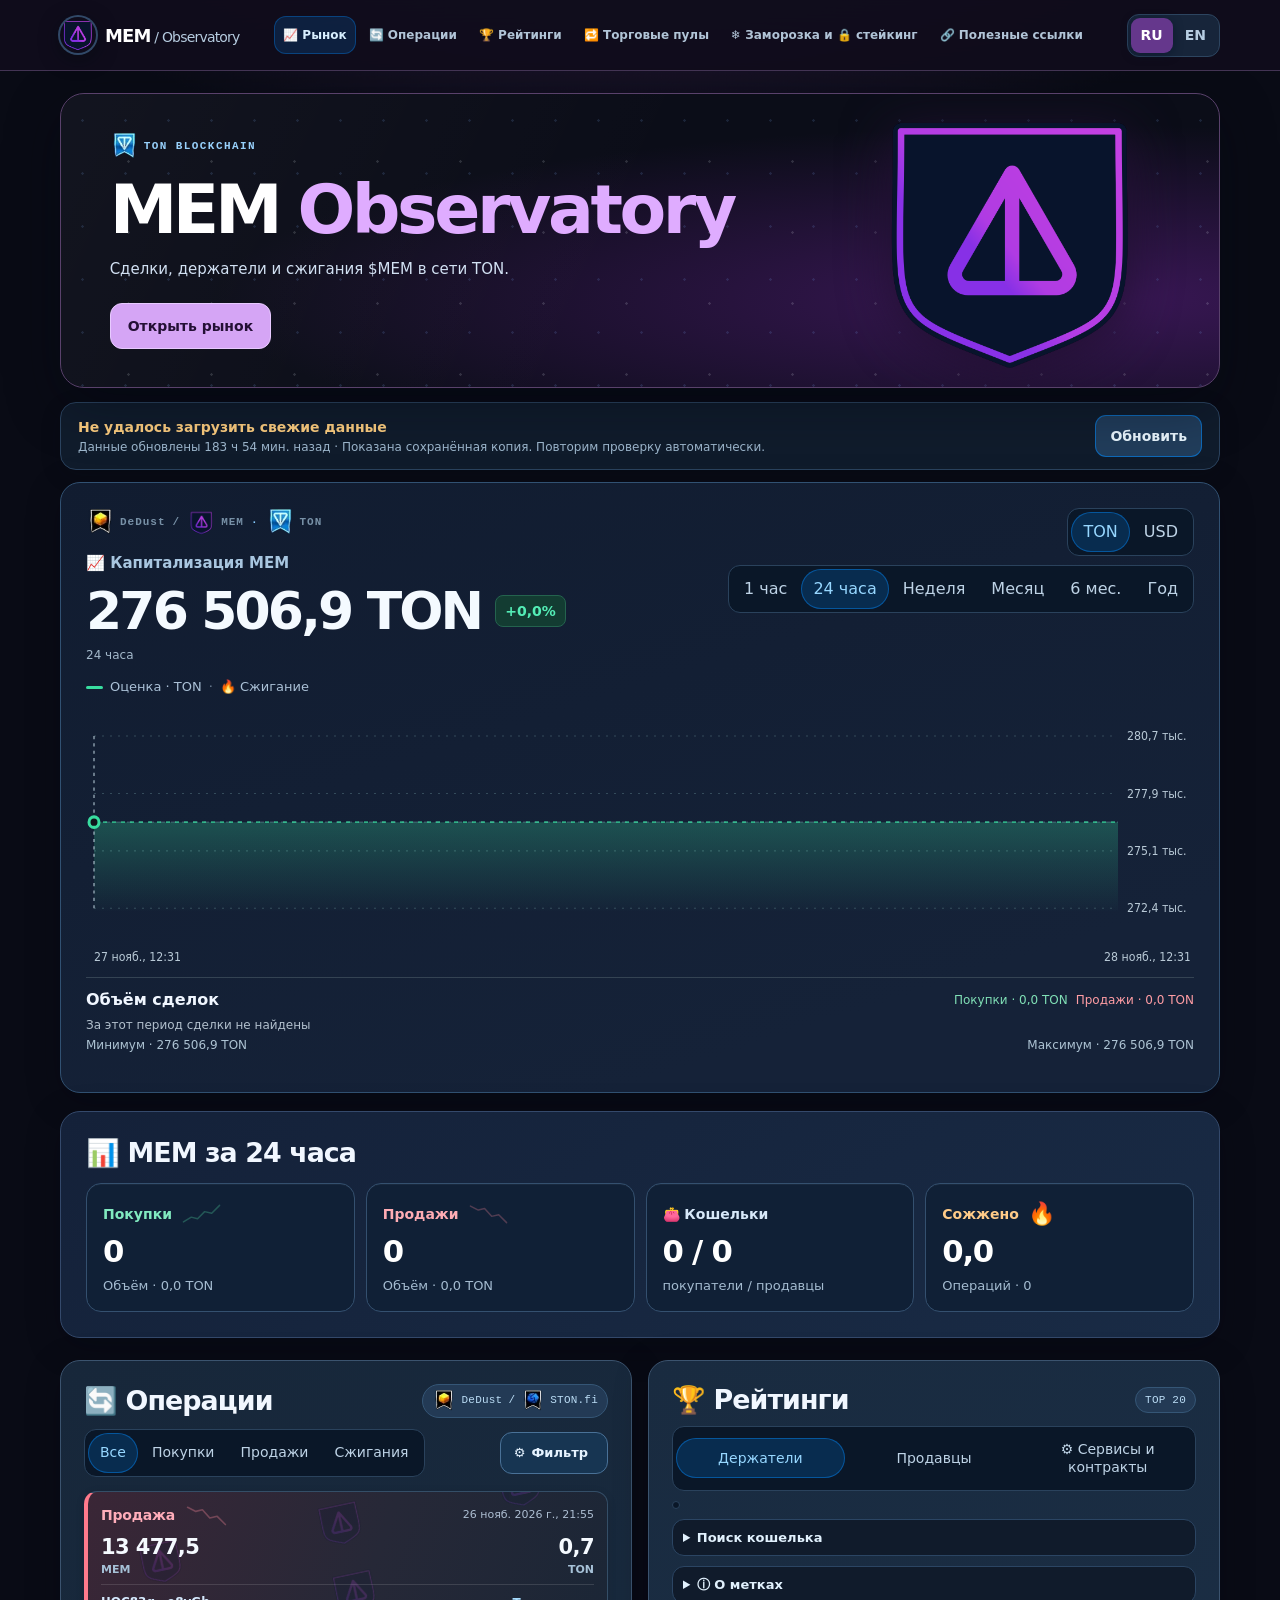
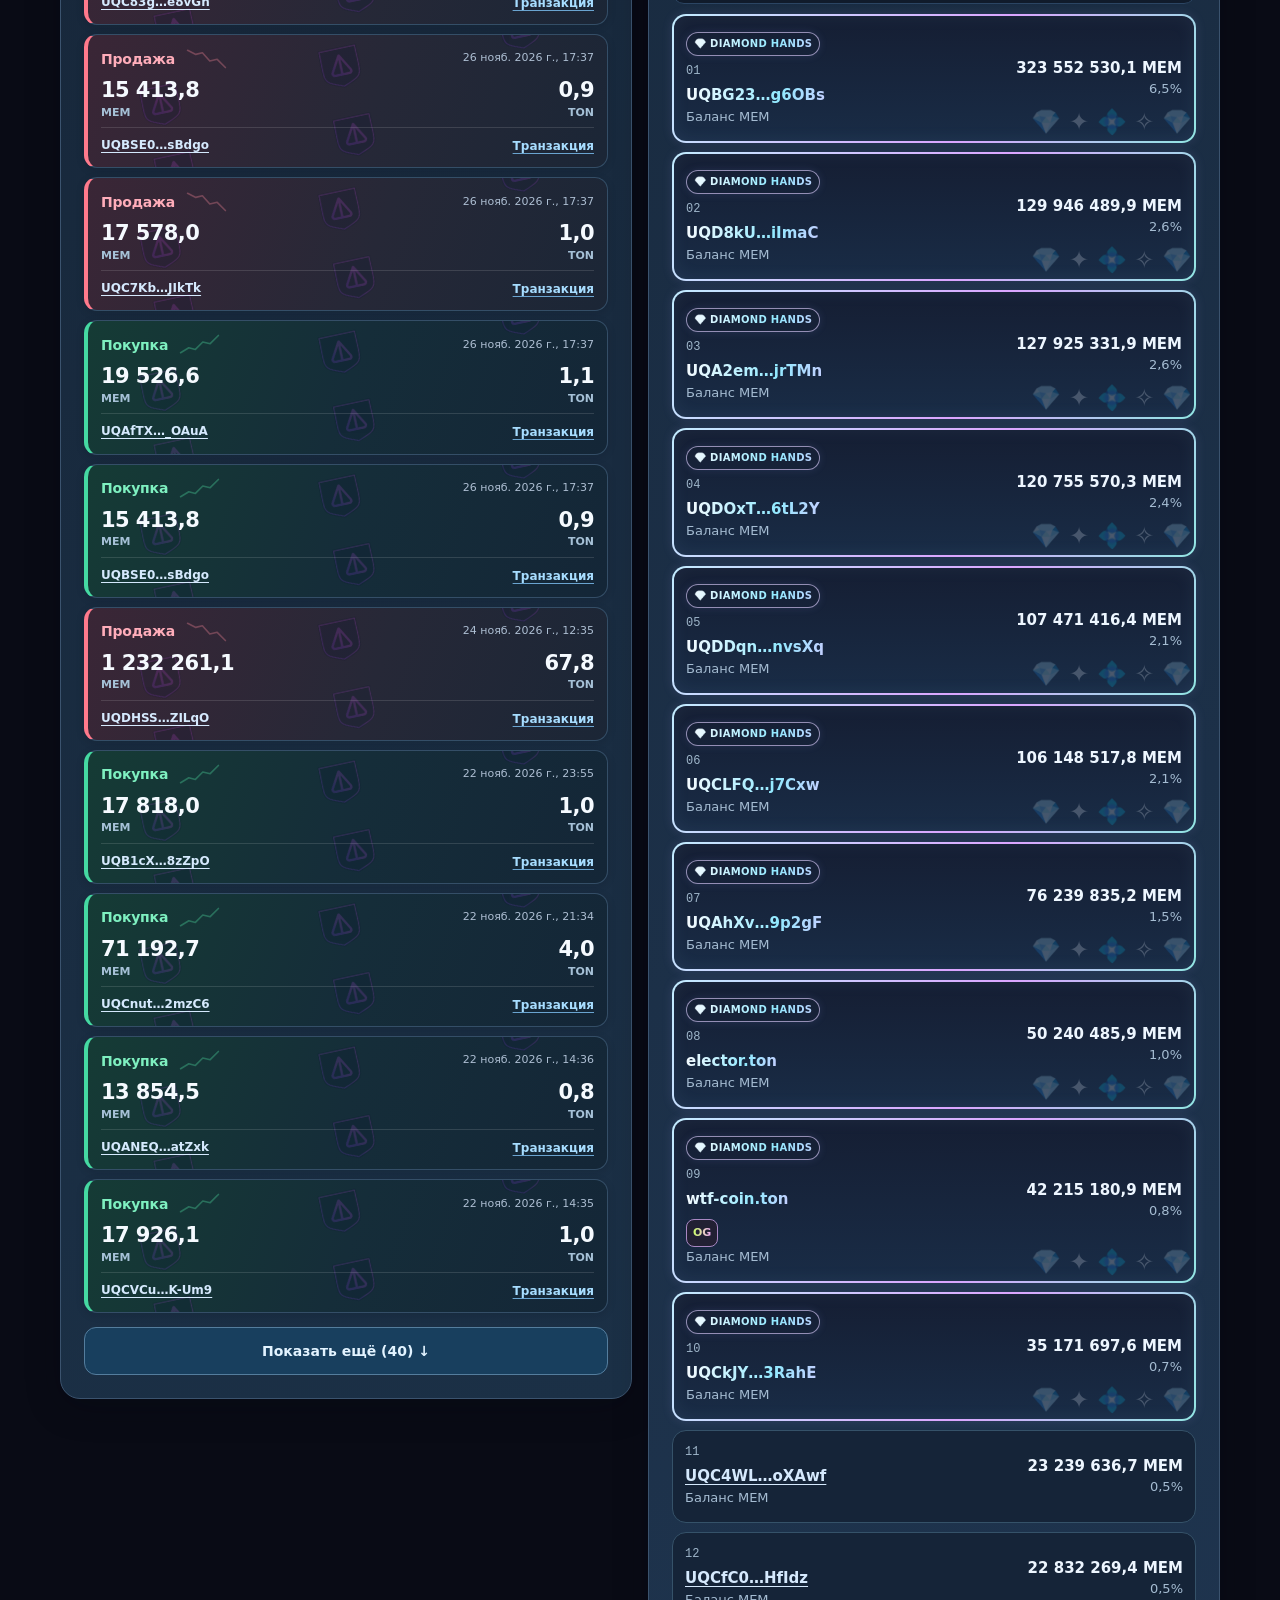
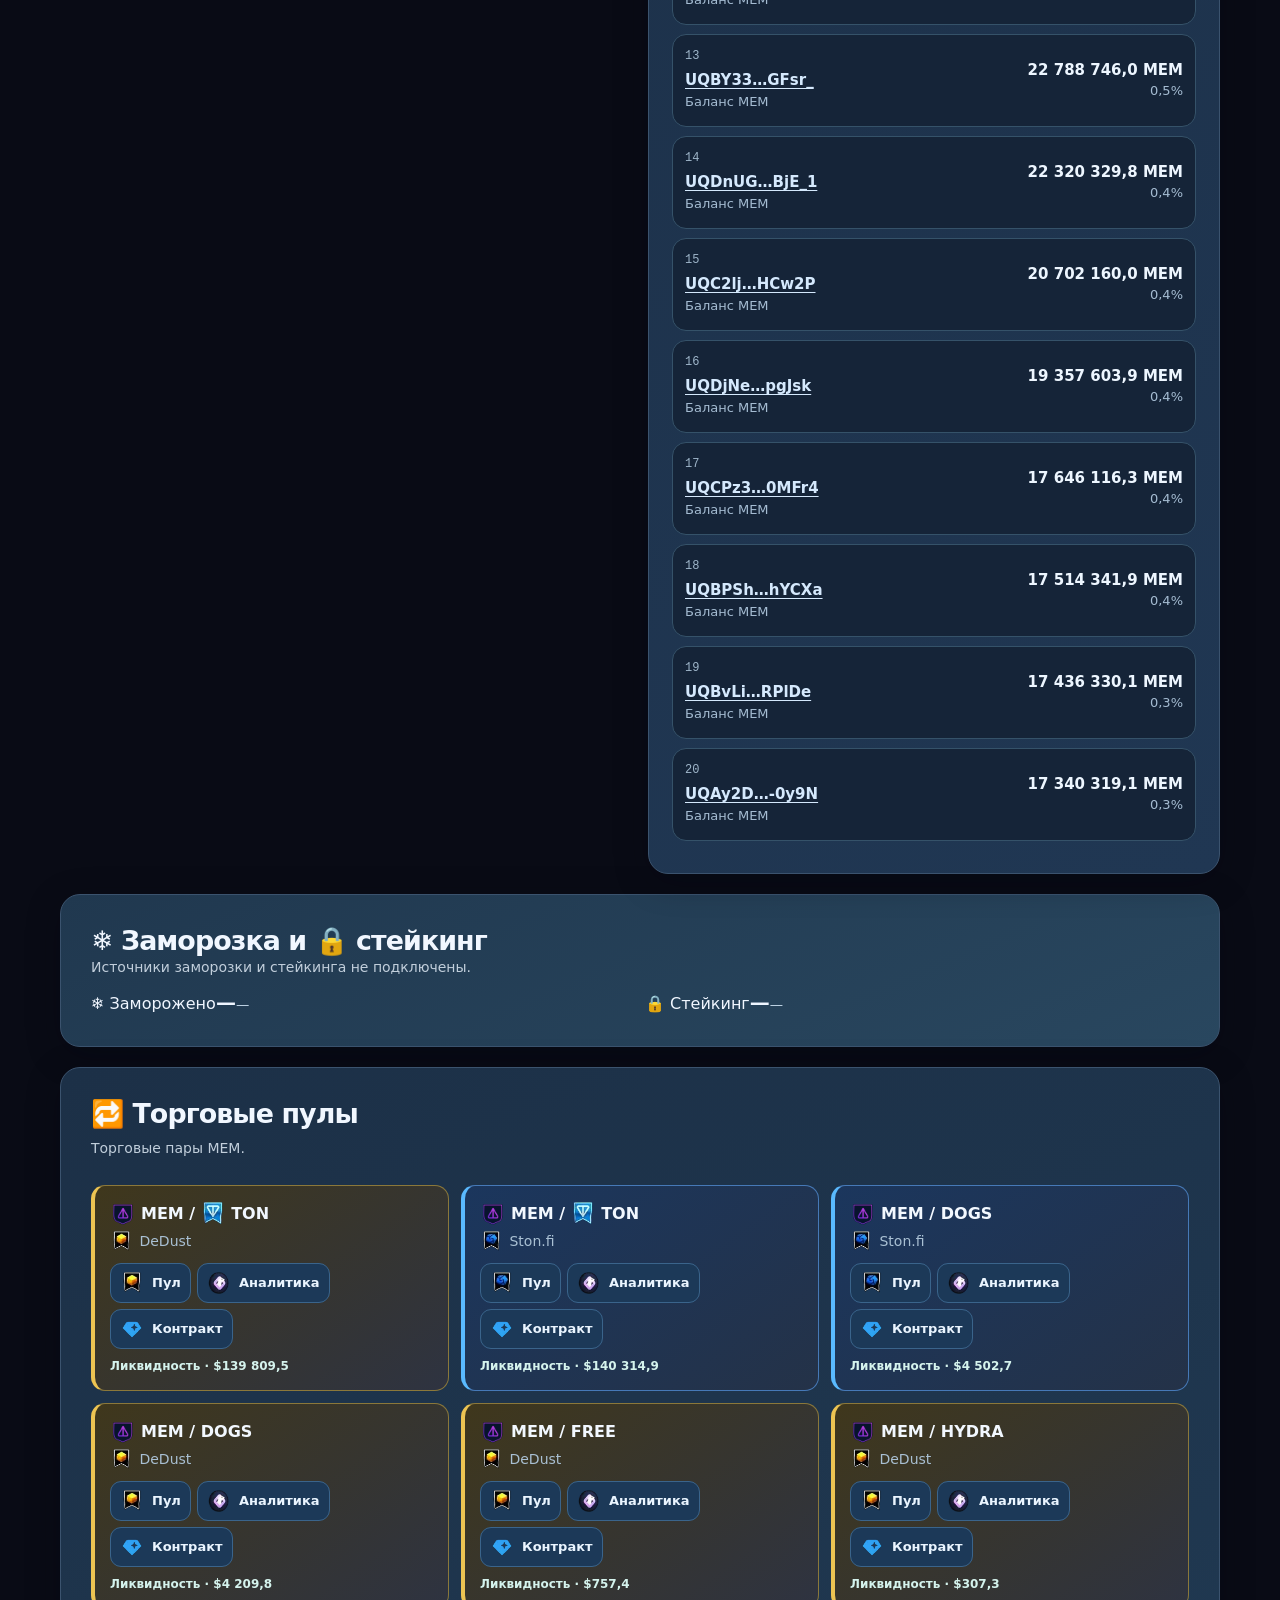
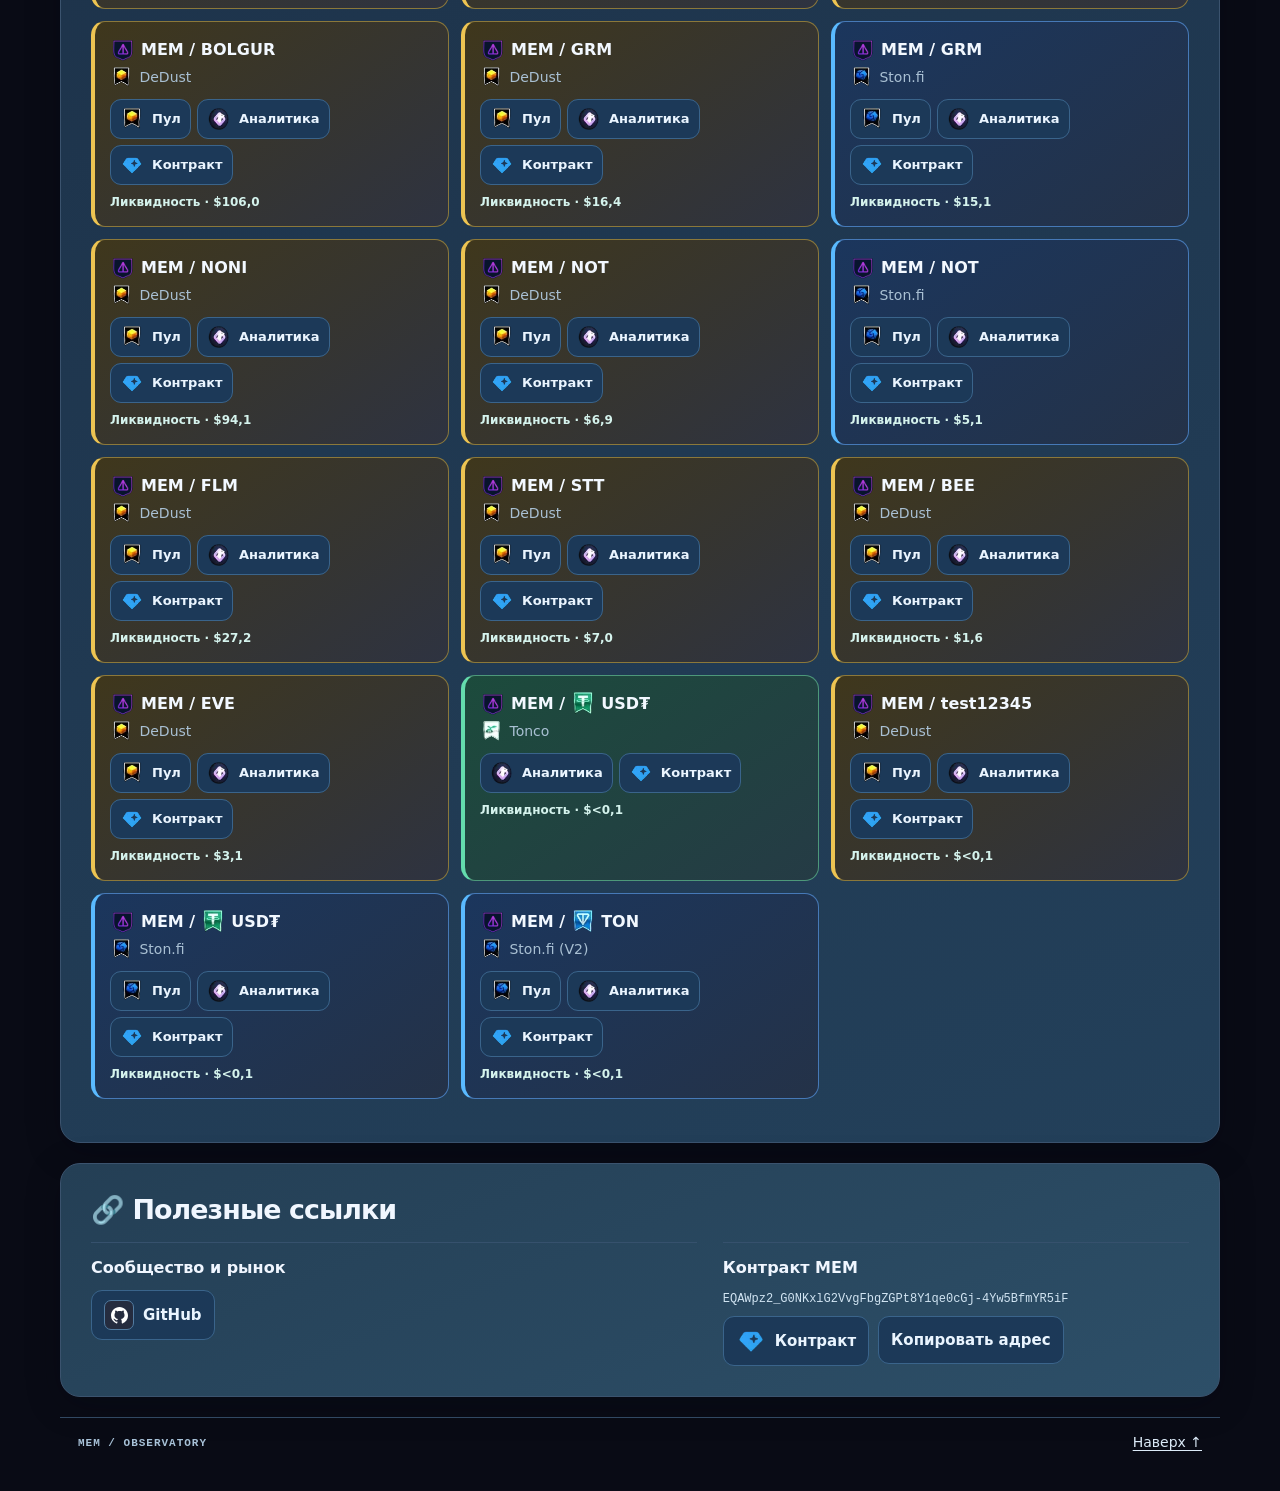
==== commit d426db9f: "Refresh MEM snapshot" ====
--- a/index.html
+++ b/index.html
@@ -1147,7 +1147,7 @@
 <section id="links" class="panel resources"><h2 data-t="links"></h2><div class="resourcesGrid"><article><h3 data-t="projectResources"></h3><div class="resourceList"><a href="https://github.com/Freebielife/NOT-MEME">GitHub</a></div></article><article><h3 data-t="contractLabel"></h3><p class="contract" id="contractAddress"></p><div class="resourceList"><a id="contract" data-t="exploreContract"></a><button id="copy"></button></div></article></div></section>
 <footer><span>MEM / OBSERVATORY</span><a href="#top" data-t="up"></a></footer></main>
 
-<script id="snapshot" type="application/json">{"schema":1,"token":"EQAWpz2_G0NKxlG2VvgFbgZGPt8Y1qe0cGj-4Yw5BfmYR5iF","updated":1795867377,"errors":[],"holders":{"totalSupply":"4999999899.711509236","holderCount":32418,"holders":[{"wallet":"0:779dcc815138d9500e449c5291e7f12738c23d575b5310000f6a253bd607384e","name":null,"tokenAmount":"1298782067.493292809","share":25.97564187087744},{"wallet":"0:ac85b6d93006b0634bdf1788735e40cc31dd8d70ba30c36cde7428763a71b5ae","name":null,"tokenAmount":"1273857677.823832999","share":25.477154067489725},{"wallet":"0:46db70d0951d673538e8ea62d1b33d812a92db2ae6e0297b6ec3954df78560e8","name":null,"tokenAmount":"323552530.054071146","share":6.471050730875805},{"wallet":"0:fc914b1fbf53c6e2e007932de816afcd1094d82a7e51bae6506035aa5442a222","name":null,"tokenAmount":"129946489.933120094","share":2.5989298507909524},{"wallet":"0:367a69d436198ad2967c826f473abf9bc6572a507d2ba3bdb8cf2d1b5e6923ad","name":null,"tokenAmount":"127925331.87473214","share":2.5585066888123977},{"wallet":"0:cec5340e0f975032cc78dbbe5682b737e044f61136824b9863f809286c037ab4","name":null,"tokenAmount":"120755570.297097289","share":2.4151114543835224},{"wallet":"0:c3aa775d87503224c28e345f447b590f7ca2f84c4316c7bc837e4b9a3d3327be","name":null,"tokenAmount":"107471416.441565187","share":2.1494283719438894},{"wallet":"0:8b1506b894a98227868d92a6f31ecf812146c3f5c9e5755e3b16aa8ea49f23ec","name":null,"tokenAmount":"106148517.769887858","share":2.122970397979657},{"wallet":"0:215ef2ba63aee3ad40510d14758c127e44540556c404a99d6a58d1a7d004bda7","name":null,"tokenAmount":"76239835.235495887","share":1.5247967352938303},{"wallet":"0:e10225471558a1cbb59cf73c8265cbe2aca02f804c1a893992dff468d21c15e9","name":"elector.ton","tokenAmount":"50240485.943443002","share":1.0048097390230304},{"wallet":"0:226e9d48f2c89450b42ab69039fd47cc6886d025d8bb2e0e2d69f5a18f9aae98","name":"wtf-coin.ton","tokenAmount":"42215180.871692472","share":0.8443036343686369},{"wallet":"0:a42583d1874041a7efed8e73ee61cfffeb0e2301c60126602ad14f052b78b745","name":null,"tokenAmount":"35171697.582399926","share":0.7034339657572647},{"wallet":"0:b858b23cc42513d54b9724d4bb9bea58f3d3aa583ac3025281146f1d3faf685c","name":null,"tokenAmount":"23239636.657197766","share":0.46479274246662783},{"wallet":"0:9f0b429cd64ffe6374eb6e13c799ff338677032b125cc1fa1f473d64a666c77c","name":null,"tokenAmount":"22832269.366329116","share":0.45664539648583785},{"wallet":"0:58df7da85cd18ee7999461dd568bbb5223bd58de7739ce8740b3a5ce38dcc616","name":null,"tokenAmount":"22788745.975870198","share":0.4557749286591999},{"wallet":"0:e75067e3672af761a3dc0eb417860fa580ce2bb47b083fa682d40b2a91de418c","name":null,"tokenAmount":"22320329.787126131","share":0.4464066046964115},{"wallet":"0:b69630a1534be48f04d8661cf9cd1f74e45ba2da22a3e575122e3ad6aba1c70b","name":null,"tokenAmount":"20702159.978493109","share":0.41404320787461585},{"wallet":"0:2cbb395cc49d3b21540a34f589618ceb750f589c9856cbcc8644aadecdc29f23","name":null,"tokenAmount":"20437994.055917265","share":0.40875988931712776},{"wallet":"0:e335e66884a53e73f5dddc2f3b93f5ef65d034e505ec6d098388c0347caaa980","name":null,"tokenAmount":"19357603.947064379","share":0.3871520867066673},{"wallet":"0:8fcf7a06806266f84651f3a268bb9498ddc761a335ecd78180a735f249067430","name":null,"tokenAmount":"17646116.266164872","share":0.3529223324021071},{"wallet":"0:4f4a11fe956ea335280b3f6da1e73a09205f36a1036df9ac16a4c2b92a93e160","name":null,"tokenAmount":"17514341.875011179","share":0.35028684452617137},{"wallet":"0:6f2e2315271a8f41c942a82d4cfed3bfca700ceea6cb67bc93cbcca43bea913e","name":null,"tokenAmount":"17436330.108561478","share":0.3487266091658826},{"wallet":"0:32d831f8632a079737da47296759fe0dd6b94fea1a9bd853cce25653e17a7ed3","name":null,"tokenAmount":"17340319.112180556","share":0.346806389199749},{"wallet":"0:65b3660fc92412eaff175817b72ad0273fc0aa811a553ddf203d99fa4a8aa060","name":null,"tokenAmount":"17090324.70470288","share":0.3418065009499092},{"wallet":"0:c169a69283d4c8659f43f7434da817dac33fcba021738feb5ac549736317dd7e","name":null,"tokenAmount":"17060633.279833581","share":0.34121267244061243},{"wallet":"0:e31233de936e5ee05aaa4a330237380bb827e662bb662dbe76150d5598f000ae","name":null,"tokenAmount":"16727558.545729944","share":0.3345511776249254},{"wallet":"0:dfe6babf2e6380a44c192278882a6419533381afe2952d83a572144f228d4ce3","name":null,"tokenAmount":"16297014.03698475","share":0.3259402872773069},{"wallet":"0:8431b817eb16372f875bdd8cfdba32bb6134f77f6bcf3ce6b4b43dc862356ccb","name":null,"tokenAmount":"16054532.47793615","share":0.32109065599906245},{"wallet":"0:995b9ff841be80fca1651af30e6f319b4eb5e0cd76791c9675fe47f5eb02bf3b","name":null,"tokenAmount":"15841808.284187033","share":0.316836172038745},{"wallet":"0:400ff09a15bb8f99f3a627db10a632baa5841e2e9520c529b980c9450a2001cb","name":null,"tokenAmount":"15786659.440022626","share":0.31573319513333364},{"wallet":"0:d47e109003bd53edc296a231d92cfe98cb0ae16032ea8ba2a2960023260cbe0f","name":null,"tokenAmount":"15186453.346486816","share":0.3037290730218424},{"wallet":"0:28e724198c4ef9f0f347ae9c499ad25da72e6ef6dce1f02cc37f2d6939ce7fe3","name":null,"tokenAmount":"15065044.359542691","share":0.3013008932342562},{"wallet":"0:6fd43193bd276c8068c1ab514e47bcf5c6213ee7d38fa4b727914628cf0e4063","name":null,"tokenAmount":"15016449.453329444","share":0.3003289950904972},{"wallet":"0:a8921dc3c535bd980894713332a8d40b3a1dcf258af57a6a4f8a104717b9e718","name":null,"tokenAmount":"15000000.445120058","share":0.3000000149197109},{"wallet":"0:94a86405635c6704f7ff32db4eee9c385808a37bfad67c7c9a3622929f799e7a","name":null,"tokenAmount":"14996743.514155171","share":0.29993487629910665},{"wallet":"0:a1959b8bc9f978075799e00cbe3dbab87ee1b85caf0f1a8627102f2d8dc4a5b5","name":null,"tokenAmount":"14920060.420281538","share":0.29840121439087225},{"wallet":"0:8fe0721ce71193581c8f8ecd66eaf1a419fd0e1eb086942d38bab5ea06ffd87a","name":null,"tokenAmount":"14778922.052526425","share":0.29557844697915175},{"wallet":"0:6879c114a1da00e88b03d19e868f88f4d6119680da9c1fe730cf1b98b1e1b7f6","name":null,"tokenAmount":"14775556.772990999","share":0.2955111413870933},{"wallet":"0:07d076de5d5e3188e8e3ae7e0ef681802811b7d8545e295ee3a53dd85a2c19ff","name":null,"tokenAmount":"14768137.470746901","share":0.295362755339235},{"wallet":"0:4d4ef960c2a2cbaae685430d4e41b22522c64702c1d142bd6f10776616ec8e8e","name":null,"tokenAmount":"14683450.496624172","share":0.2936690158228079},{"wallet":"0:8b3ce205a2c660766abca8109ceda57e69fedc8f468d3277324976881784228f","name":null,"tokenAmount":"14640536.821389265","share":0.29281074230089477},{"wallet":"0:6d3f124f56ab4dacd6a3e3308d31d643d3e4b275378ca7391c0f982a7ca1445d","name":null,"tokenAmount":"14583820.151993437","share":0.2916764088902261},{"wallet":"0:82fae3b58137a6077302039579a73628670b8b76a5ee2456bbc9b743eeffd0bb","name":null,"tokenAmount":"14564629.395755304","share":0.291292593757765},{"wallet":"0:334fb52a6bc8f2e0af928dafd8c77379d1e618d284c78f0698d6dff80b5733ff","name":null,"tokenAmount":"14416007.957475845","share":0.28832016493255574},{"wallet":"0:f180e398f84fae12d233191fa11b6d0a4d8129c1989b5e49d71dfe27e59e147c","name":null,"tokenAmount":"14394284.847206263","share":0.28788570271844977},{"wallet":"0:b3456a47e263c1c5e9844901a8e1421a68fe2ce0d38787b443973531bfa2371d","name":null,"tokenAmount":"14222752.381446598","share":0.28445505333444554},{"wallet":"0:1e700f2d46bed5f5398e651c87ac9bfc5b0a4648e37b25ee59b25208884e0a2c","name":null,"tokenAmount":"14162085.814493749","share":0.28324172197105196},{"wallet":"0:d8ebaacafc6f8e173c815066daaa4d310242784528057fd7872c5db95da64664","name":null,"tokenAmount":"14035831.187066514","share":0.2807166293718597},{"wallet":"0:50d3a318a0522ca142481c7bd6fab3822e5f004a12ba41e2d019ec90bac109d8","name":null,"tokenAmount":"13718108.454682001","share":0.2743621745967137},{"wallet":"0:31d044c73fa40684bdd81154a91d530e72be19d9a02dca55ec9bf371687fbf62","name":null,"tokenAmount":"13680978.008417781","share":0.2736195656565343},{"wallet":"0:e95224d232751c8e3baa31e18fd5db8948c3a57e9fe1faf130765a390326e613","name":null,"tokenAmount":"13592534.419966586","share":0.27185069385203087},{"wallet":"0:d955ee9f3bf1af9f11f285dd7086ed6696b78b4ba4667954a879ddf3b8b4286e","name":null,"tokenAmount":"13456362.447350932","share":0.2691272543450919},{"wallet":"0:769da1fc7d028de26c9fed235e0ae920b2e793bd9cd0aad2c067e76fecd3da34","name":null,"tokenAmount":"13321421.274394976","share":0.2664284308318406},{"wallet":"0:a02d6cc5e1fbc802ed5c75022a6f95e4d4cebecbebe48df77de582b43bdfbe21","name":null,"tokenAmount":"13264223.319813209","share":0.26528447171726005},{"wallet":"0:7fc09742557454e30c76f5dee07902dc8f031676ad4ef7564089a7db1cf37649","name":null,"tokenAmount":"13064850.835716806","share":0.2612970219553529},{"wallet":"0:c6dd3cc2ee5873330ce1a9f6444c47f661bcd7ff4532586d1be40766342237b7","name":null,"tokenAmount":"13025867.607294018","share":0.26051735737125886},{"wallet":"0:49baa5e69eaa3f92625ee253765efb303c25130ba5736755f5b607a71d76218d","name":null,"tokenAmount":"12950643.012045665","share":0.2590128654361152},{"wallet":"0:d3457339cd887f2e2993dbbb86c3d8ec5c8ba509bfc8ebb5f003f6add9ae43ba","name":null,"tokenAmount":"12778529.794971546","share":0.2555706010255889},{"wallet":"0:433cd3135717ea3ff24e5424ccc85d6305c291d70ea375bca95ee095191949c7","name":"memeholder.ton","tokenAmount":"12641720.121619719","share":0.2528344075036706},{"wallet":"0:a5688f43e966c245f8af8e493b0161cee4a864fc8f554e88ddbe4561215748c8","name":null,"tokenAmount":"12437272.911795643","share":0.24874546322517427},{"wallet":"0:1ef567639cc56d5c43f6ad594caa41f2b2f1627072816216b707438d061ad6a7","name":null,"tokenAmount":"12424849.409569635","share":0.2484969931756704},{"wallet":"0:62b74f2eae3216a8725436c85eb6d32833cfb2e587075ce5e145c16f51a17dc5","name":null,"tokenAmount":"12405741.926812718","share":0.248114843512867},{"wallet":"0:dfed33921c9238bfed21fed628ec3c95dcfe5bfd24637998eb84ad0d2e58179c","name":null,"tokenAmount":"12232983.02107259","share":0.24465966532876152},{"wallet":"0:307dddc90c693458a30669101126a43f7cddd8853b2775e609ca21ff85257345","name":null,"tokenAmount":"12228781.174831633","share":0.2445756284022568},{"wallet":"0:725385eefe0f171a9921091f9d1ddadcc0e2d8f395805933d8d26954e0ee7640","name":null,"tokenAmount":"11887644.017227632","share":0.23775288511332823},{"wallet":"0:82ea63f610482c74ffff1f34dacef62116a50c4e708259ebd011e560f63bfe44","name":null,"tokenAmount":"11886995.473879428","share":0.237739914246104},{"wallet":"0:4a6aaf683c8a646be7752e7146796c0fa99eabc41669b9cf8c66afd14aaeb734","name":null,"tokenAmount":"11848278.236560773","share":0.23696556948419933},{"wallet":"0:7c2cf51aca308f92904929e2a229804416632c31998c05efdf34d78e18f50c4a","name":null,"tokenAmount":"11826560.029039802","share":0.23653120532506755},{"wallet":"0:8c70b1a801e5d24d117b1900fbbe14db98d3bbe64a5dce527d5d1f6694bf5d72","name":null,"tokenAmount":"11792116.675761553","share":0.23584233824568548},{"wallet":"0:b9e1cdf566cbd044e8a00e48d6b4ac5b115e9e71c3de6631c1fec71352155874","name":null,"tokenAmount":"11391596.512905149","share":0.22783193482788716},{"wallet":"0:288830290ec7de0436d20a81c888aa8b5b1ce785e12cf408560c795c6343a83e","name":null,"tokenAmount":"11359201.370614349","share":0.22718403196907572},{"wallet":"0:a0d10c04cc5ab326c731e7481f6fe4ad5cb0b88bd7ad78c568b6fef9ef964d8d","name":null,"tokenAmount":"11356560.169489594","share":0.22713120794552108},{"wallet":"0:8ad2bcc6cffec2bbcd240b4ffbd094e6fdd92d7344d22aa4e137fef2ba2985ad","name":"donflo.ton","tokenAmount":"11091505.817956865","share":0.2218301208085389},{"wallet":"0:eb1ec773626f2129454a3dfa5b7aa0717ebade302170920c5c268f4eee0d43a1","name":null,"tokenAmount":"10983756.589727641","share":0.2196751362007304},{"wallet":"0:14c0aa47fcc750b9f362cf5d1fe7c346a505e105fb6462c769b0f359550630ef","name":null,"tokenAmount":"10925248.500745807","share":0.21850497439762295},{"wallet":"0:2c2f8d1f96fea64fc3ad500c2df103f7996e16434cfe8084e3c6fa66bc679638","name":null,"tokenAmount":"10730052.741116773","share":0.2146010591267387},{"wallet":"0:8e501f8558d7a136f0078be6a6c8d2e6e21ff01469593ebd42fd0637987c8c2f","name":null,"tokenAmount":"10718150.519067512","share":0.21436301468097888},{"wallet":"0:ae9c1cdc3ec7bb0211bfd3f7e4940319eaa246d9d71c9702f3acba411ed2ace3","name":null,"tokenAmount":"9708460.861435702","share":0.19416922112330168},{"wallet":"0:c72d66ad5eaea30685cca23bca5e118fd8710d513548792c058bd3fa9c2cd399","name":null,"tokenAmount":"8966041.041281373","share":0.17932082442239042},{"wallet":"0:f99b14600ae44d2f12b178e8c6eabd78892ae82c5e45b6898f9deb7eb203f9c4","name":null,"tokenAmount":"7940377.692309704","share":0.15880755703150812},{"wallet":"0:299803b70f5af0ec6c5768931e1dfc0997f395aa9e9e4042245c7e12f4d7ef41","name":null,"tokenAmount":"7761304.569921385","share":0.15522609451190586},{"wallet":"0:bd08c7ffafa35d94bd980ae0256e2efa16a045594447b418e52e48996ac364a3","name":null,"tokenAmount":"7033217.499999999","share":0.1406643528214031},{"wallet":"0:428827ec8680834de10f1adf0d7614fb98011f8945f14242583882da785cabdf","name":null,"tokenAmount":"7022534.612556458","share":0.1404506950682468},{"wallet":"0:5c921479c6f2b99bb690f56fe82d0af49280895f63093c0a12061fb30ece2712","name":null,"tokenAmount":"6880456.63867474","share":0.1376091355336173},{"wallet":"0:28393359351ba8cdaa6c4b3f16cc27b706a46ecef7a45733a478036e0c04e864","name":null,"tokenAmount":"6828156.521313028","share":0.13656313316540267},{"wallet":"0:575ce02e7662a1819f651ee8ec3bcd8eb7825da55dd7a2a0175f9128485ab6f9","name":null,"tokenAmount":"6318960.169050681","share":0.12637920591588958},{"wallet":"0:a1bc75e1ba350e82cc61f37b2ab7618e130dd32dfec0b642b4ec44b565c1f802","name":null,"tokenAmount":"6226554.351643606","share":0.12453108953067912},{"wallet":"0:df8c74422e6a82fe7d8326a88f26e1fbe014816b2444b3d1407f0246135915ff","name":null,"tokenAmount":"6205587.499999999","share":0.12411175248939604},{"wallet":"0:8b81749c9cac962b0d885c4f750d732dae0b2c294fe06ba1057f3ccb7602d035","name":null,"tokenAmount":"5701690.179572796","share":0.11403380587871158},{"wallet":"0:699b93c25c234baf4e4ec60ececcd90092511cd4fbc5a8b9a681c9a29372ae66","name":null,"tokenAmount":"5375038.140567085","share":0.1075007649675596},{"wallet":"0:c4900a6f1a87a9718a22bebf7cc362a0879830629cd591036d1483f21c0139e0","name":null,"tokenAmount":"5319074.999999999","share":0.10638150213376804},{"wallet":"0:6e9092d50e167b95d85dce648f06007cd33d3894b0b2f6864f459f561317d75f","name":null,"tokenAmount":"5308582.716187965","share":0.10617165645331834},{"wallet":"0:4c5d8afe8748ebb03cf4e04a9987b6caa6b545ad0fe2ace2a065d713207fbc1d","name":null,"tokenAmount":"5002055.878123515","share":0.10004111956906488},{"wallet":"0:e6f9b8096c267b369fff61bf7a16dee0c8f03f3c3802a475bfedb9c7497ad524","name":"hereweare.ton","tokenAmount":"4500050","share":0.09000100180521292},{"wallet":"0:290a00b270363898247519981e001ddc43937932956ee09835027842ae8bd316","name":null,"tokenAmount":"4069047.822389842","share":0.08138095808011153},{"wallet":"0:b355f3d8f6f2a175a71cbf161d3e813239c3ad921997075e1d04ead8f65d9675","name":null,"tokenAmount":"3704782.402796146","share":0.07409564954211109},{"wallet":"0:4166fb7a4df99fbee27d417c31e597b7dfdfdd812c7435d63b83a77f2a18c65f","name":null,"tokenAmount":"3627377.981343402","share":0.07254756108200512},{"wallet":"0:f224ec815b4e0eacb75c957a3b17528cced04063339e0ca4b32e28149d068390","name":null,"tokenAmount":"3380714.193774576","share":0.06761428523167845},{"wallet":"0:53b70a1b8b96c6013b9513989feef1e1dd8a32806c8c95c31c779d68d7b64e2a","name":null,"tokenAmount":"3267307.236852216","share":0.0653461460477376},{"wallet":"0:48c6602be8d252efad3406e158a26f586da9f1f3a911f415b4448d074b7aa249","name":null,"tokenAmount":"3079325.097316098","share":0.061586503181605454}],"asOf":1795867264},"serviceRegistry":{"asOf":1795807862,"source":"https://github.com/tonkeeper/ton-assets/blob/main/accounts.json","sha256":"4286bd47e11399901a7d713c9e98a5dba17300d76fe272f4f5d46110a84f4e2e","entries":{"0:ad8afecfacc248996885d8be6824280f9f3a7e54c2f6080b7971b9f556c280c4":"Crypto Bot","0:dddcd3cdad60af4c0d69389f567ad51d0c263fa4968d655ab424c69aadaf9322":"Wallet Bot 1","0:436a76c2794a88e3fbfec6b9c0374fc8db046f10868b835420d9937973a665d4":"Wallet Bot 2","0:6e814e6450e8c578067bb656298fb4d01397dd15018d7f34dc369eaba4c2111c":"Wallet Bot 3","0:5f00decb7da51881764dc3959cec60609045f6ca1b89e646bde49d492705d77f":"OKX 1","0:f15db2c62cd86aff0860d39c491fc73a31395fafeb5945e644498562260c782e":"OKX 2","0:e7e86da08742ed933434ffeb8f08a63c7e100ee842e25f599a9cbf0891574a6c":"OKX 3","0:0338def34b84c6ee9134a04ab1601450be446340a37ae259de57cb37bdb590cd":"OKX 4","0:a30a49ec725e9f57244b66af4c2da7ab76004b4fce80d3a34b1cd0c37762abce":"OKX 5","0:24da1e7b8da901e5b3dd0f98c397feb6e5a5ea483195a8b6bd0682cf2c5327ae":"OKX 6","0:7f2e84c723d8b6b6b1aacf810c8c26ab23c22022b464b87104b2d3065b0ea70b":"OKX 7","0:854ec4521efd52ad43bcf1988e4c44ebdf9a26ad18fa51abfdb685fc3b348a5c":"OKX 8","0:f9bdc0de461c1a2e002fada9550bbb095c8f9f73668d70c517a9cc7e050f8e5a":"OKX 9","0:9b9b739de2527ae72d21083f5198d710c7288453b4733e57ecadb2e189ac829c":"OKX 10","0:b31535e934db05bbc220267467903c8108bdabcbc2a06588838b726ddf589ef0":"FTX","0:57eb74407604a19f7e04005315ef70aeb7b675e6551977586756f6baf12125ee":"MEXC 1","0:1c7bd690f4f93de8b93db5790129dab65926c6e1fc9b57380089db5529516630":"MEXC 2","0:d887d0e2d1c4fc4126e71c970d33ab1896940000eae703bb1ab6cecc830777e3":"MEXC 3","0:7994848c1fcbcbc57a6a5a987b66eb424b8b54e10759b6b514a66b600c2b0eef":"EXMO","0:8d195793baad9a08c46dc353aebe999341dabd07721b9725f19e18abc3d10d92":"EXMO Cold Storage 1","0:26ab8ae763a3a7c3067d882b7b01cd5d37254cb8768f57b6a47c00028effc7b8":"EXMO Cold Storage 2","0:0130c77346e9ed82df677d107ad6a775c11f9c18f6a05c0dd17906b355850dad":"EXMO Deposit","0:342a359e38357c083968129fddddf049ef5c47315bfbef27505a356bf9f02d65":"CoinEx","0:555f3053e257130374bb831ae0e219e5e5f9ec0ca8f8a0d133369d3d690c64c2":"Huobi Deposit","0:85af78e8d035e920117cda654615cdf371d464480b629e110d3c5310d85ab362":"Huobi","0:80d4123841167ca989ac912443cc99a4b9c1a87584536427ff6fd85c92395ae9":"Kucoin 1","0:b37e57033db21d10b950e6143b658c10c3bf425bd193025960aef7f22dbcf4fc":"Kucoin 2","0:07ce60b7e5f255a88c3707f3fbc79e2cf924ed6b4b7d09c6324f0ba2338a48fa":"Kucoin 3","0:a14b1f452385b2bb984ad2c4441e1d23cae071fdfc096dfba53ebba3b6ff1d10":"lbank.info","0:75726a716f747e60b0371cb0d5d35471e8e1e931003fecc3a0961a8bd82c09c7":"xRocket Bot Cold Storage (Old)","0:c1dc654b598ab84cda4f12372efed8907cedf0901865a58649087373e01b1c24":"xRocket Bot (Old)","0:45614fee399c43d77bb597558791831bc0ee31754cbb2b5b1fbf5a3488ed9940":"xRocket Bot Cold Storage","0:011a8f0a0b36b779af033473274966666d1cd6fb4e77df679375fbd6f970d012":"xRocket Bot","0:c3f1da8ecda8f8cd42bace224ea3f1b6971eaa7f54c492d4d190527b4f573f7c":"Bybit 1","0:4a1f3ebcc66bdcefa90245bdf541a50ada1c688a487534b1587abffd93038834":"Bybit 2","0:cd525c15904d7b4027eae08b318624260f371ce8c9f4fcca0cdb7b583854107c":"Bybit 3","0:ae62a192da96e266161a702cc9f6de91c0c3441f17ceba51bc442dfb2031a30a":"Bybit 4","0:e3ce05c4da977132c24a3b102da8b5fbf2ea9173337b49de346e4a4b057f7579":"Bybit 5","0:e33ef85d174eb457c072d1ee10215b69ab9b64192f7421302ab1c8e26b7ad4bd":"Bybit 6","0:7f97f36dda3f7dedc9e12f8c09c4f89e7fbc17527ab3f67de4c3b155297a56e4":"Bybit 7","0:7d133d4e425c8e00de015513a44e66e6d163b21e71720aec7579965e5de28c55":"Bybit 8","0:f2dc1860686cd658987e2bed8216532d8c004460dadea907cc7d4ad7236c496b":"Bybit 9","0:4a1c20bc9a6f9294f75f1c87a7f383a8b73a483a2e6dcb3630ddbe78b3ccad00":"Bybit 10","0:008bb088e81e38d583826901093567027cc1575ec744ac354fa4eeec302d166d":"bit.com","0:1882478daef1b7ed200cbbdc201bd4ed0b24c2e5f1a4c7c15aeb7e3b1a759193":"Coinone Deposit","0:a4d2072b1edc1355fc7fbee0095beec7889a2d3cfaa9edcf2ce9e128631abbd6":"Coinone Withdrawal","0:f3f4ed0913ab555d023745058f1a6c55a49d4876593cb9bdab1f780a99b185bc":"Paribu","0:f9873509de5a2f97f7b2805f5f7aafab447f43c91e751cc8efabc6d2ea09d78a":"BingX","0:b496b8f73b469ff06a2d89e62c4d70a103fc228c821537b49dff092060bc281f":"Gate.io","0:60ff0b28e2b3839bef250a81be9f2e78a6265b980ec5d24df4e44bbff2c3fb25":"TIDEX","0:23eef28b6da5a368d6c0b8028fd5ed47c26758676bc9db1b5653caaadc969f91":"CWallet","0:00ffafa9fb3d4f837824436d19953c792be6632af73a9b82c4dc69ca07195087":"Matrixport","0:b58c73481f25a280f9705ab3424be850614d823256263ecfa049fa9fb917720d":"QMall","0:00b402b789e5626e1c61b50c5dbe2024426e92f16c0c2fb735396df96046b5fa":"BIT","0:2c54797319837b4c6d014fc991c1a8d4294dfd4d6cec4937e370f1f27db0423f":"Bitforex","0:6a5a76a1538cf9596590ec3708470649c342624bf92e63a6a7a15254ededa904":"Bitfinex","0:59b065c5d66261a5317660e96eee476aa6a11b749bdcbe8c0d1f3dbf24200d1c":"OMPFinex","0:3cd5ad54b190a71caab984b0f210e3742c7f2147b7e9073377d7c6b470017362":"Bitrue","0:6c53cd87cc0d33486db42c1c7fc03dfaeb2f7b815afc368ab1aee567edda3f72":"Coinspot","0:9a582c23266b8ea47eb71118a3c040d42b230b2266fecffe2d3cd390c0922c35":"BigOne","0:dd528505af15c6e5206bdd8f6c9a3b541f80ca98ae8a5066ab3ff8de1ff5e678":"Farhad Exchange","0:2b6f3cda567c385f0645486f3c665a451f56b2969d1be57d86eb77c6077a81d1":"BitTime","0:cdf7f0d7c09036f064272e3c429ed570be49ef29eb3a735b64bbc17915073732":"Bitget","0:e9c0a24ffaa6aa4f228890e71ae9550bfc53a6c57e643bc31c240e18727ac1ce":"Bitget2","0:336502faf83ef5b532d315ba71450b661c90e83fce64d8bc1fd2bf642f3555d9":"Bitget3","0:b308c7f9b4f596f6250175885972549871b05c70ed3619fd5a939401eea972e4":"Bitget4","0:e2d1df206b372db1f3b890e60d185b67aa0c9f1b6b6ff60a05091c8c01b40ac4":"Bitget5","0:7a0dc94da9f48b968dfb87be38d4fab7286288db7a04d3081feee177376d9089":"Bitget6","0:8785ef5ebb0fd24c6911d10f43c00961e9748fa54297a1ac517e3c5fe76bb0be":"Bitget7","0:213b6804c2082135a4a803da8e3b30cfed51aee9af2ad2100334b7f4711d3bcc":"Bitget8","0:573dfe99490a041703e977e4724135c5b8bea0bea67839612247451ca9d5c4cb":"Bitget9","0:de2519a527de7e1d4c1028bdb74e022b28a6e370e4fec3fc27d8d971308f99bb":"Bitget10","0:06476e580e250d0abec5c365a711833483c581d57b908be37d56bdb0e338c312":"Bitget11","0:c9959a997e1d4e4383d8db37b86d2101ce78dcf1f1b3904d9888fe572ef0efd4":"Bitget12","0:c07e51e5b694937758f45f4003071c84f4c4a68bdb168a22c3d6c8b89cd6186f":"Bitget13","0:1797a5c4c50a2b312ce9927ff6f12efd3b0b58ff311445118c2d2e64312b5d79":"Bitget14","0:6083005b354ab1c4785aa8ce8293ee5c9c182e9248f27e9c9074f35c16342083":"Bitget15","0:f99b14600ae44d2f12b178e8c6eabd78892ae82c5e45b6898f9deb7eb203f9c4":"Binance","0:8e91b50381c36dd42accdb51f5cb5d96848568b4924f8079b1a5ae7e10f43eda":"Binance Hot Wallet","0:ca1d9edeef40b3a9dbd9082f3767859547c3ce0bf641d09d58e33a3cf06fb309":"Binance Hot Wallet","0:a2faca7adfebd5c5970108d1f79065cef32b0c143fb13489066b684cdd7ee95c":"BitMart","0:5d5a830e48214791f4ab5352900c624d3bff3c5efd630196b180158eb789990f":"Nobitex","0:cad898b200a0934ee416c2039bbf3f5d7f1a323172875b3c19d378a6f540f7b1":"Nobitex","0:4532d5bcdfb05d3275cbf255bc91c3635cd48d63b719441581c5542a4750fdf5":"Nobitex","0:a32d52ced80a23fe4fe90ba94593ef686de03f9fbdaa069e642826a95234b982":"Nobitex","0:fac8ffcb6f89572a1232d59e91c65909ae408663fd2ceaecd35f35b5e9d670f4":"Bitpin1","0:c14ce5d772539be26fde315a505a1e0514104e76eef776f0b845e57df0557ddb":"Bitpin2","0:dd36441bf4aa8a6a6ecfd763efde1eb82dd86bdcfb1456b45ff4b73f87657184":"Bitpin3","0:402f5d4f4f8bea7b0bd511b9d3771834c1a22bbbbc8a326035eb07aa24f5c9f9":"Crypto.com","0:ca6e8f2a3dfc875b8673d8677f3818c4b8c02d1aa481a86a0c61bd09f8269f1d":"Foxbit","0:60def37fb0e6f41b18a73c2496d96b25442344864ca0ed97189a6f37e2439c56":"Richamster","0:97ad93444915089e812238ff10abe9066d0b03ea3dba2a8630fb9c9f88aa455c":"Wallet in Telegram","0:1f5806c73d03bbc96eb7e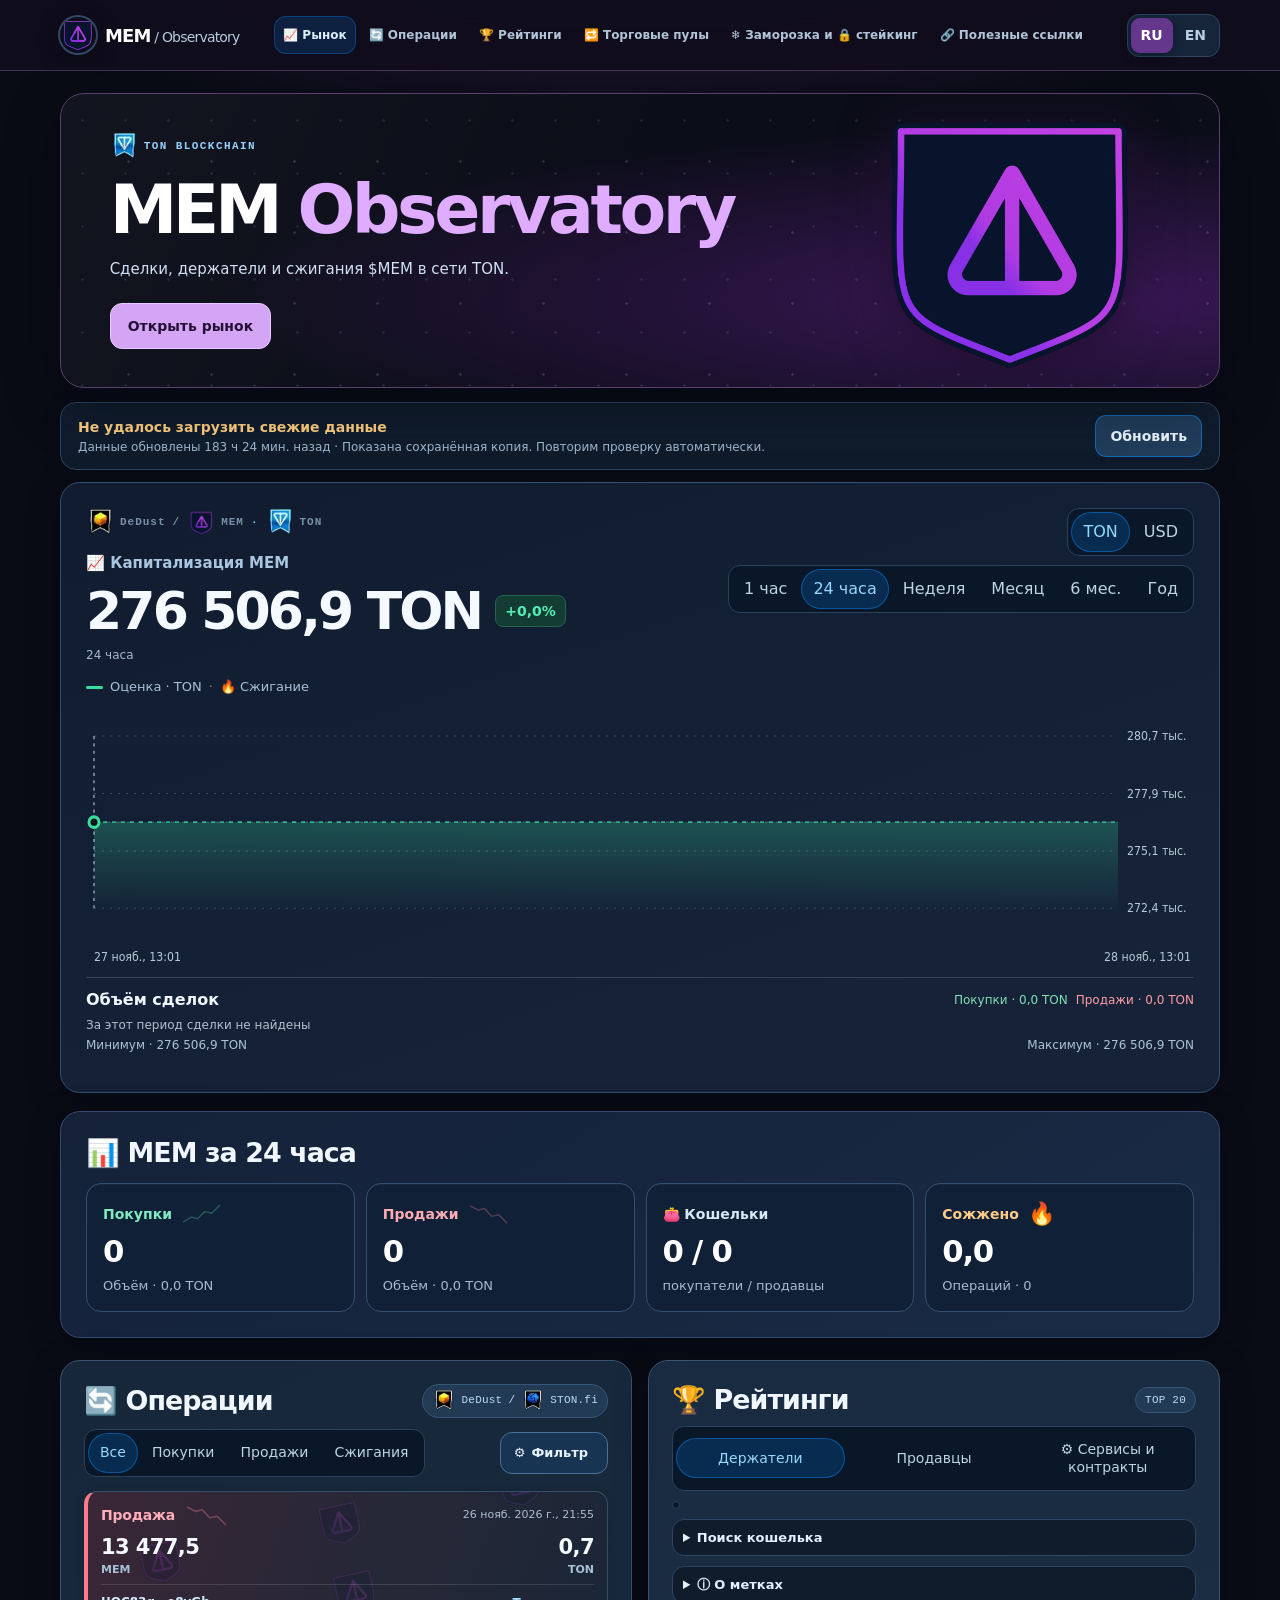
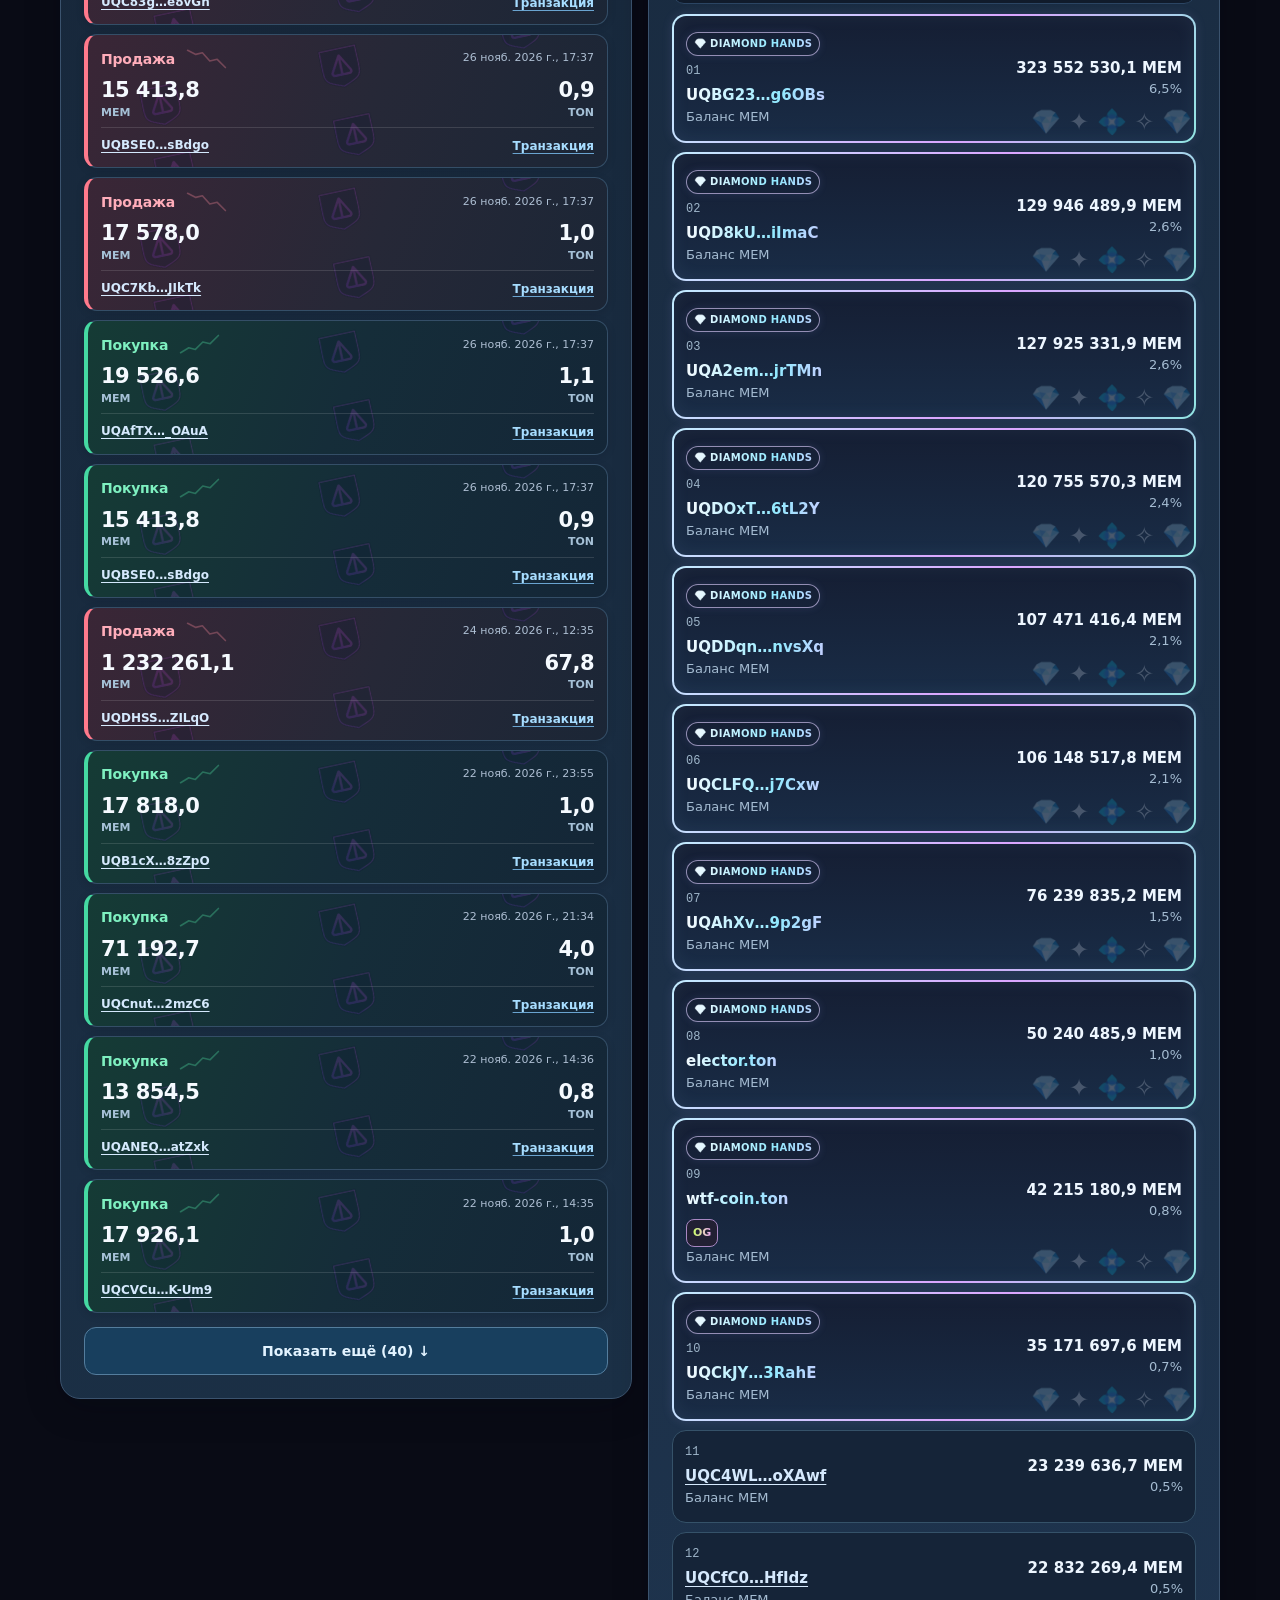
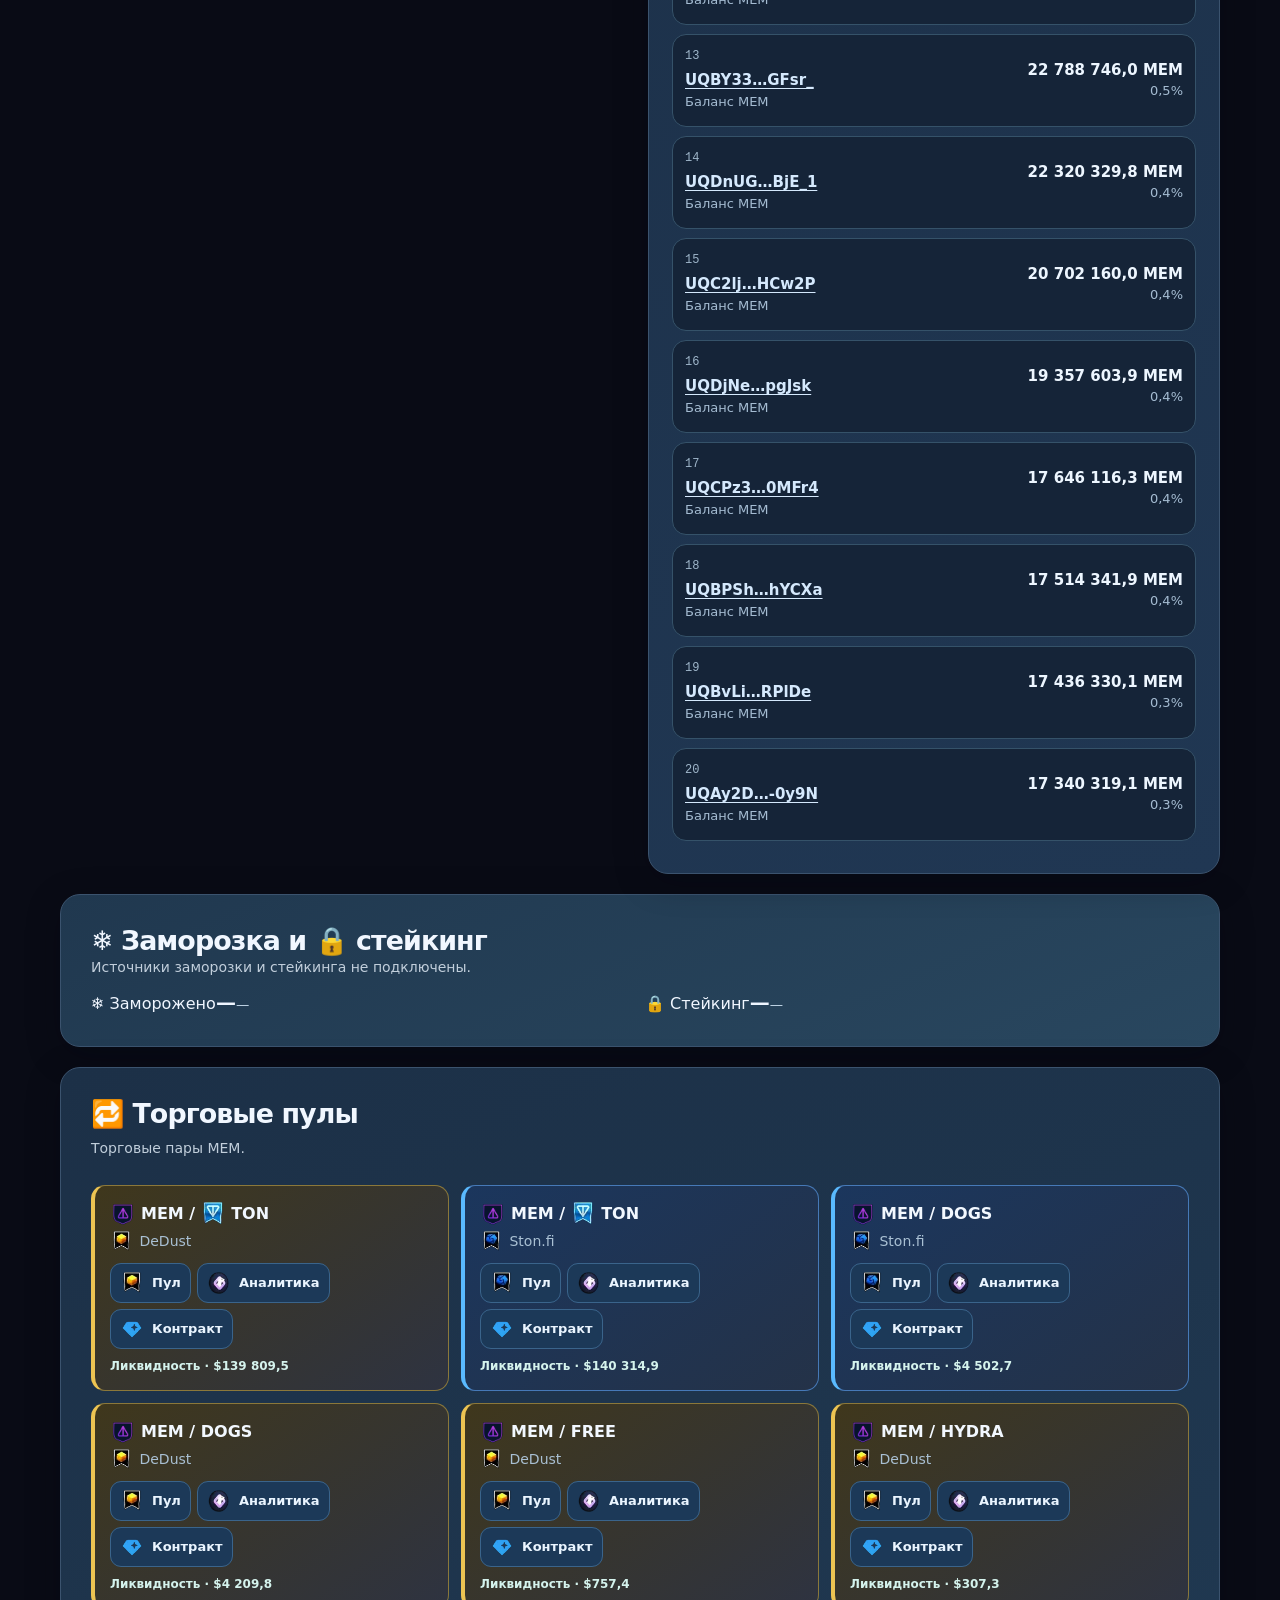
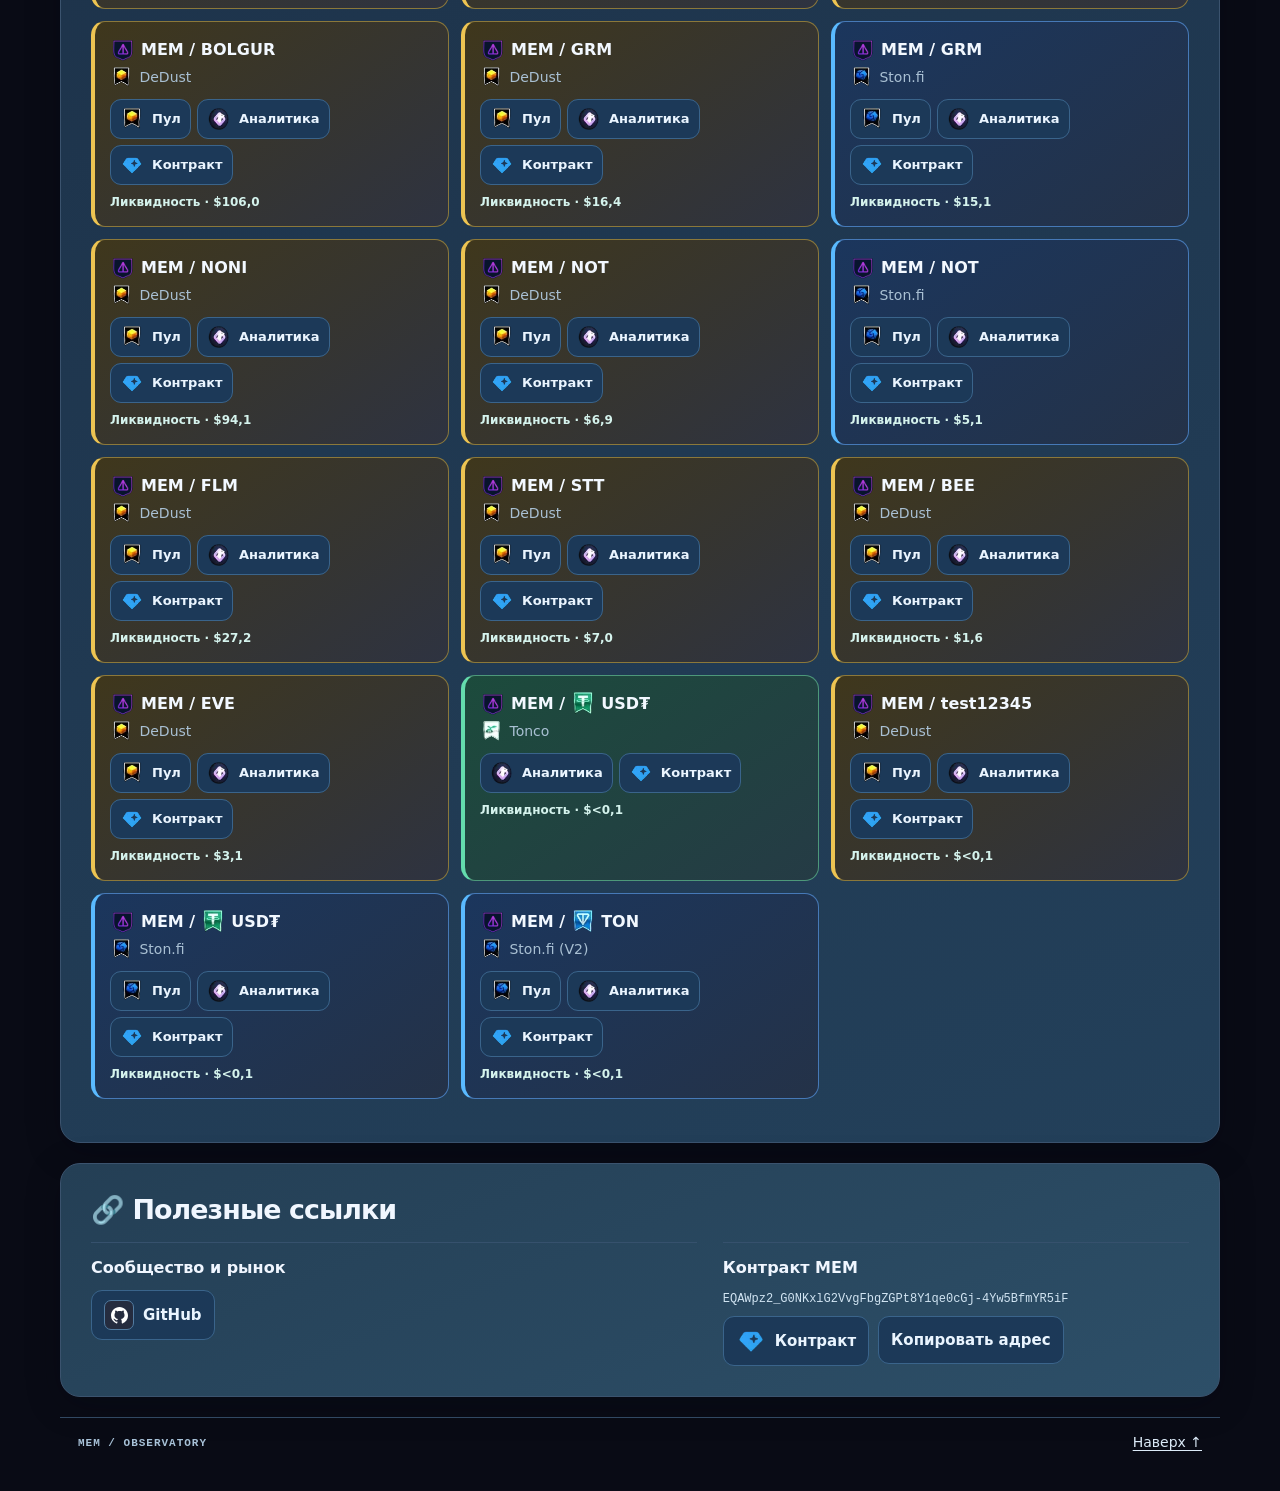
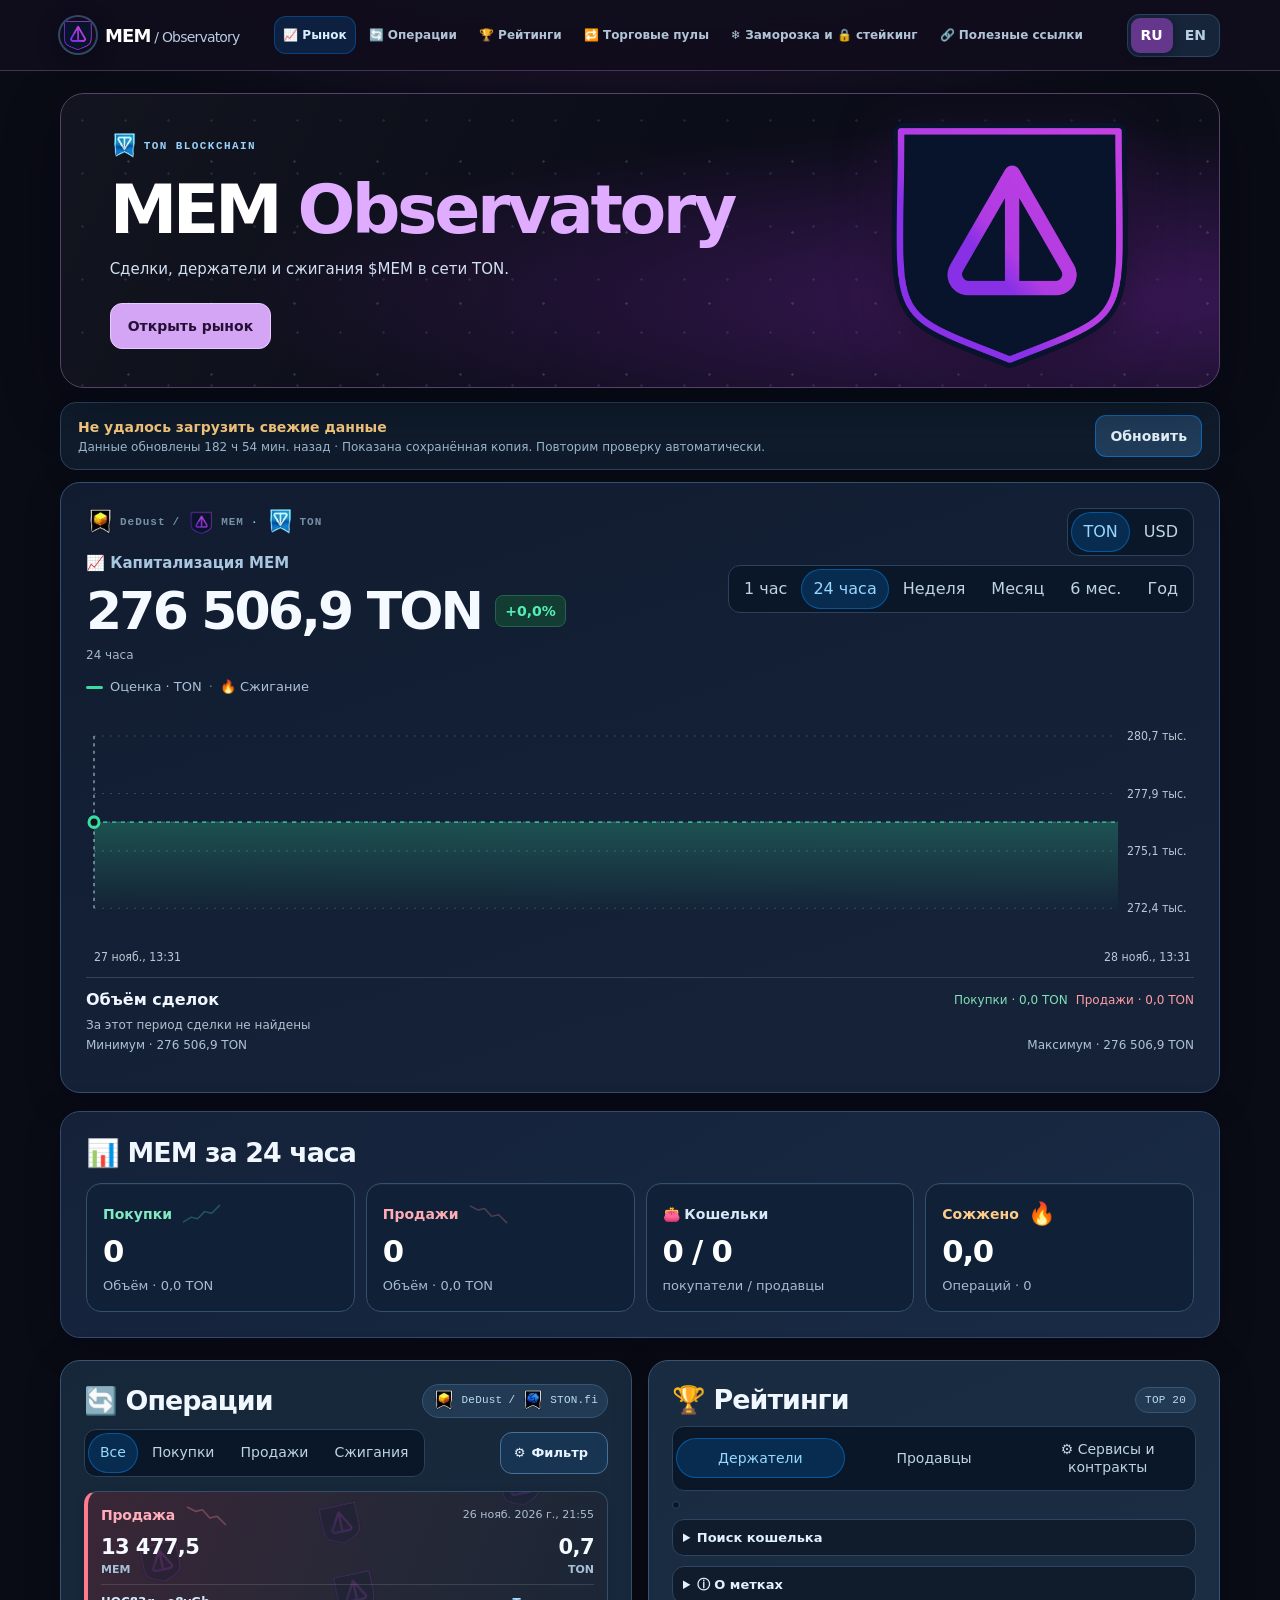
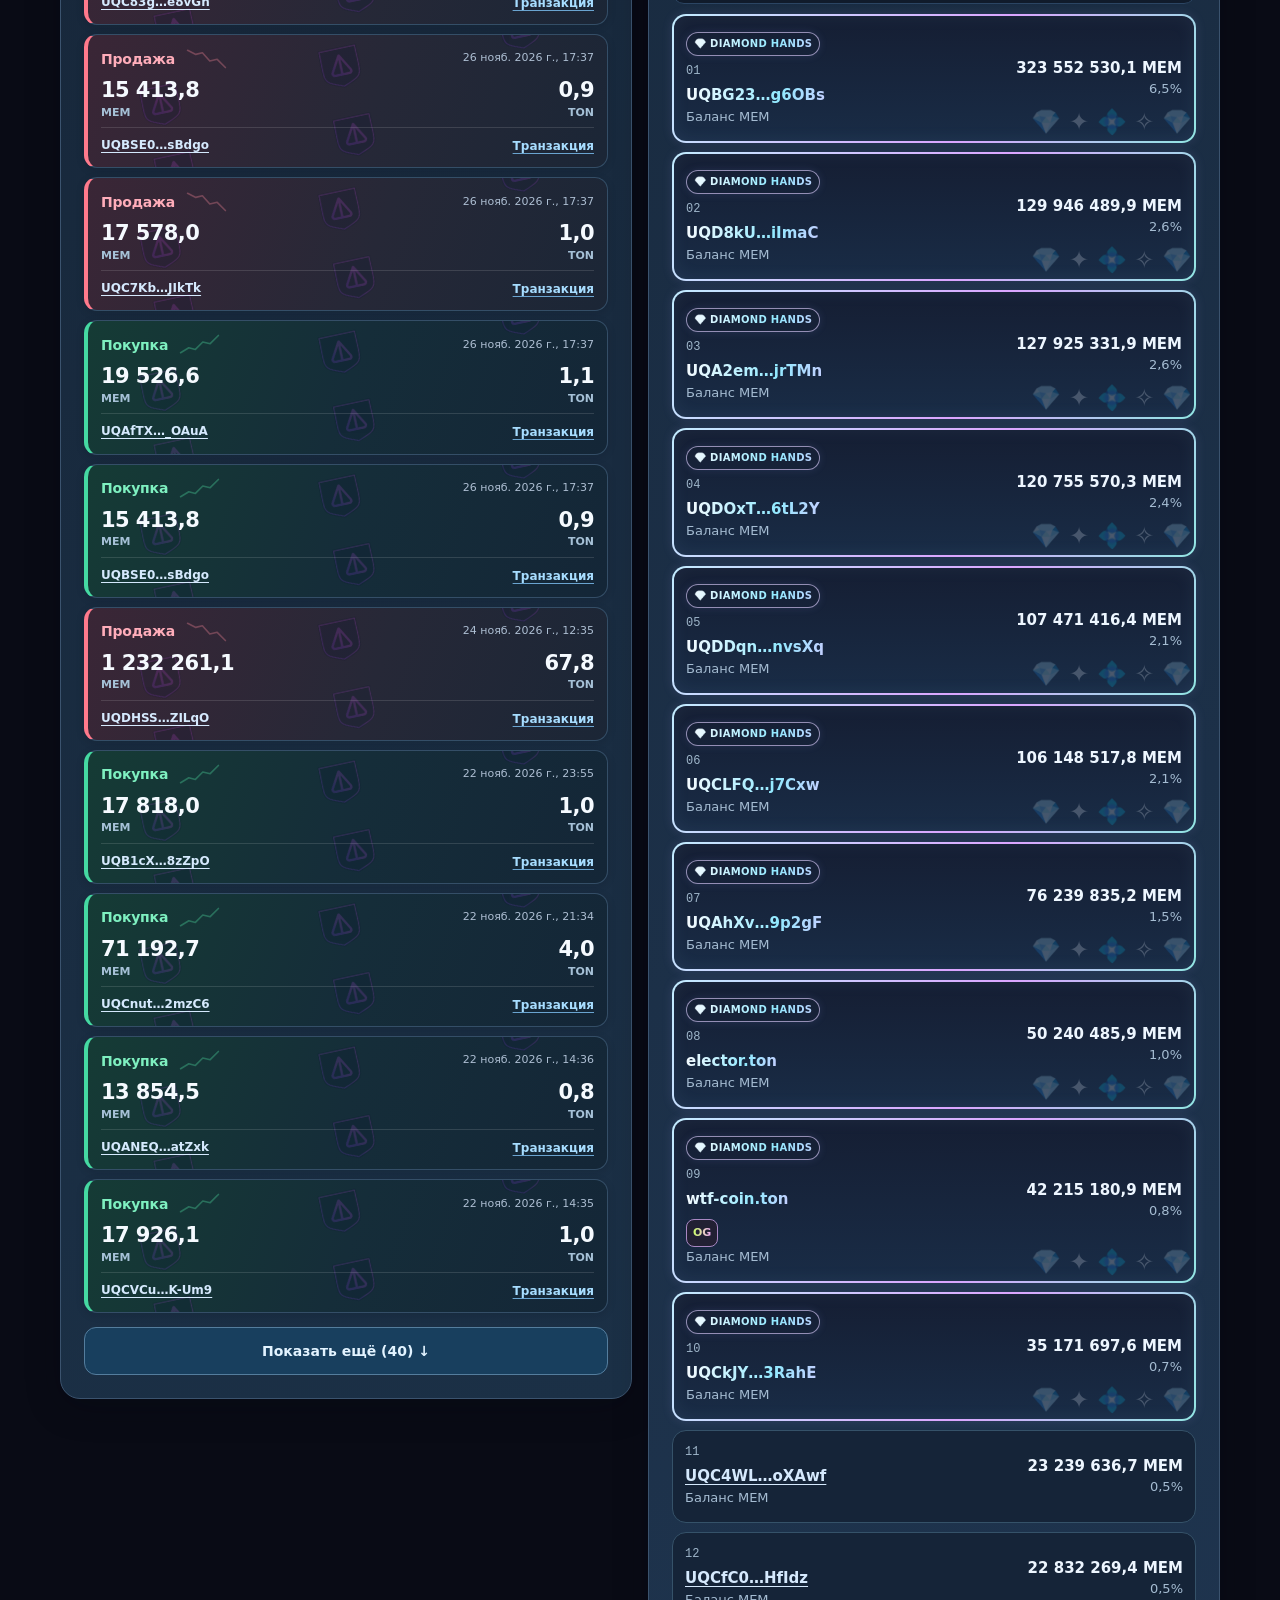
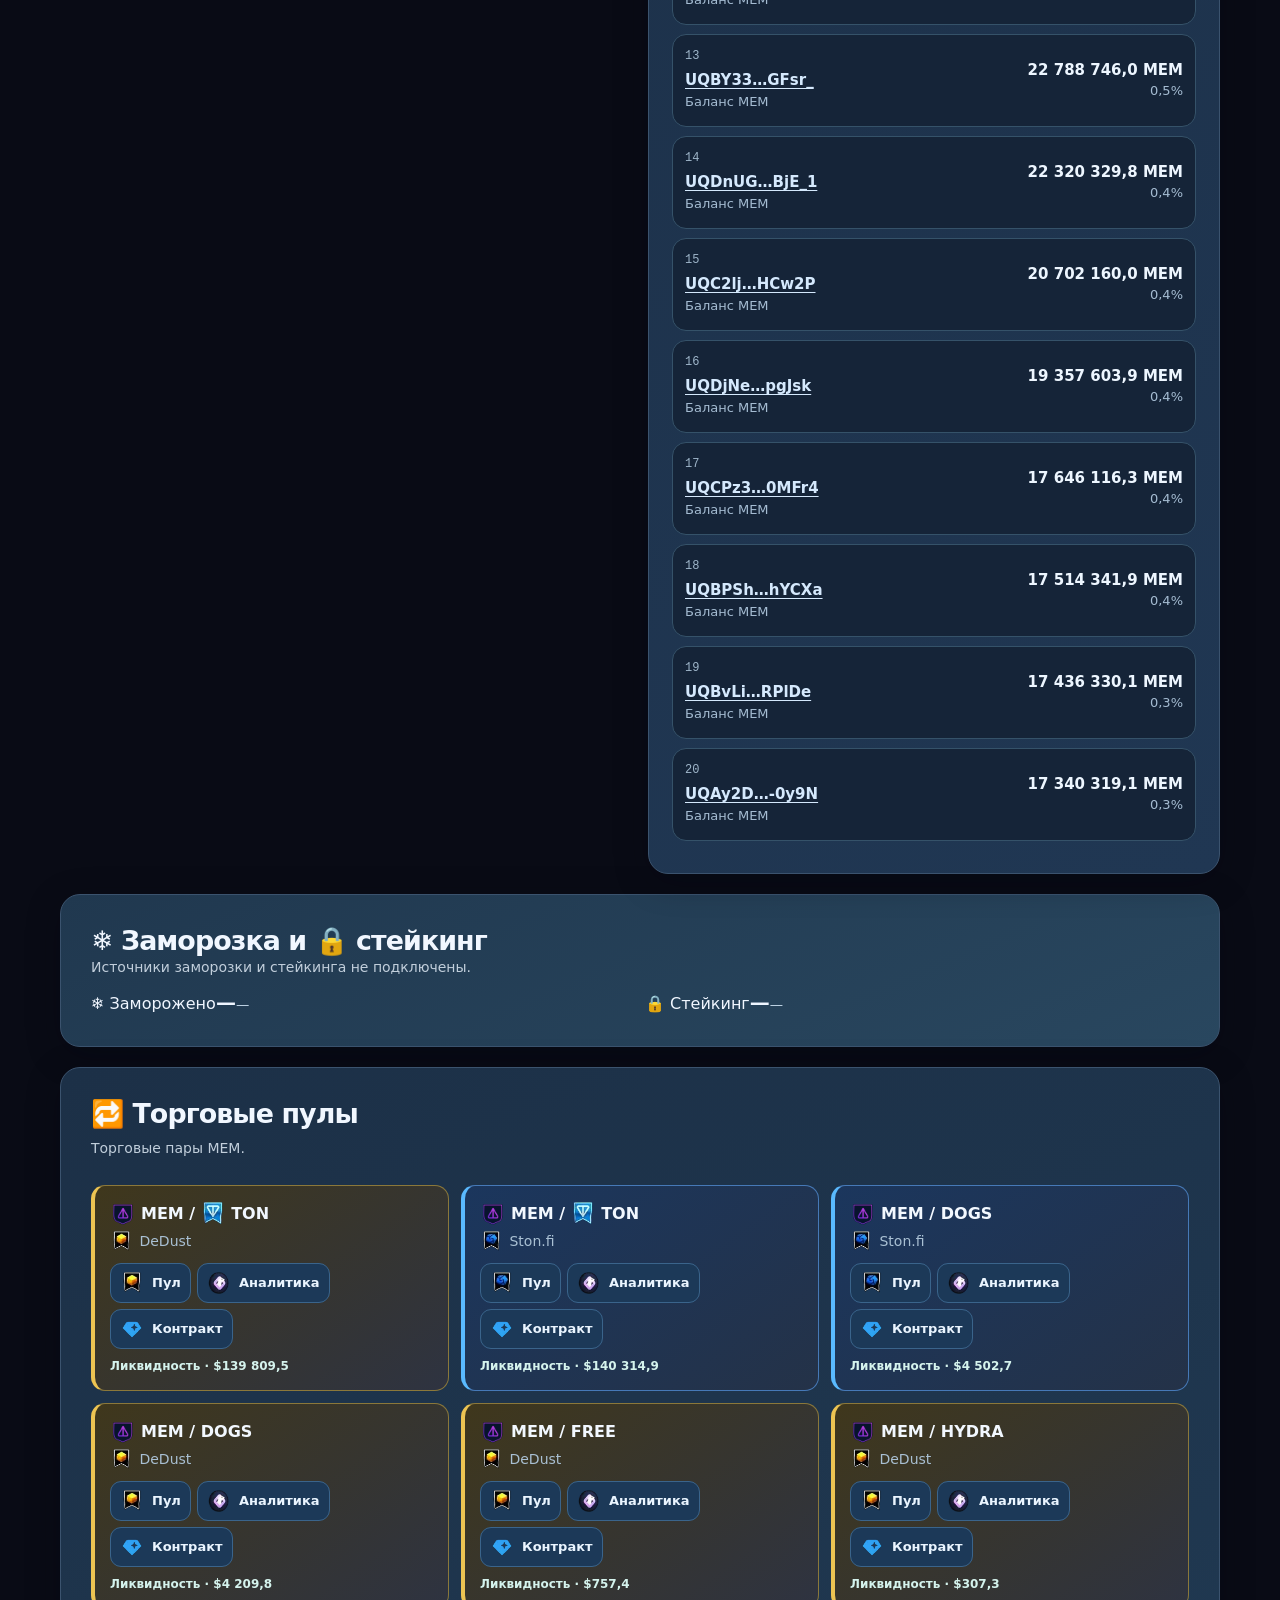
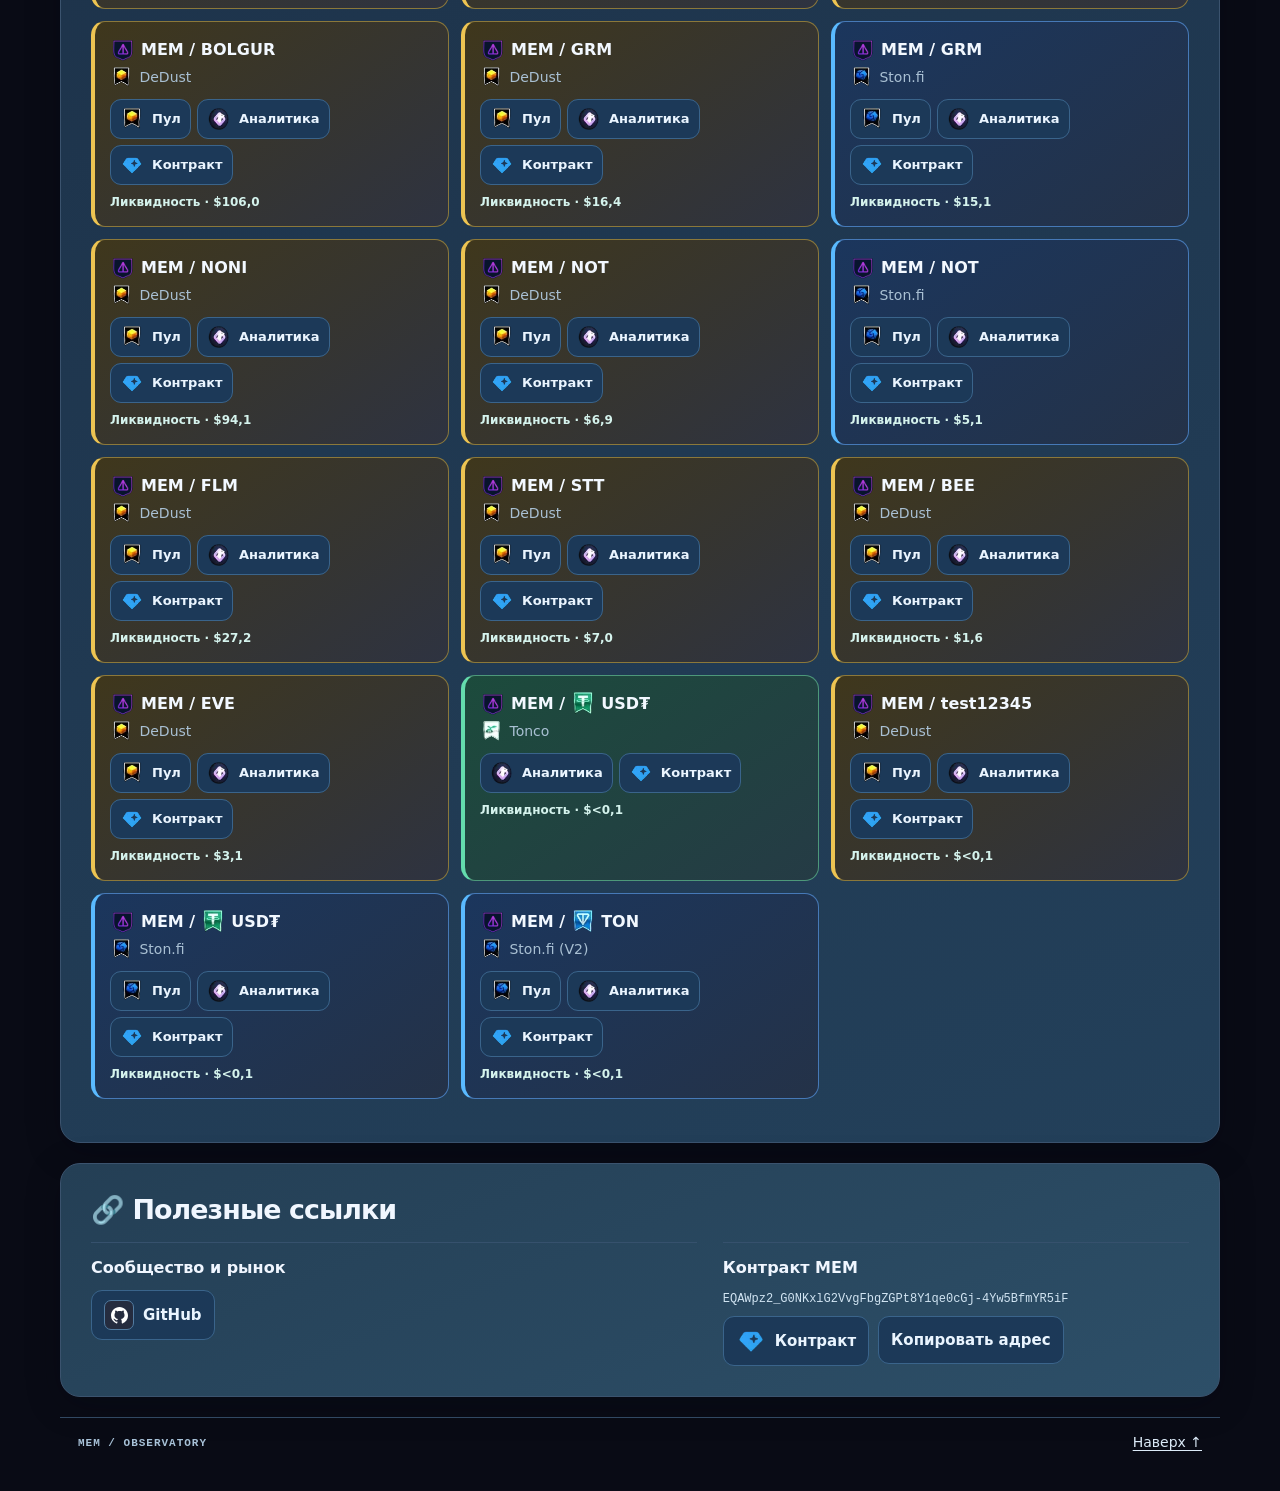
